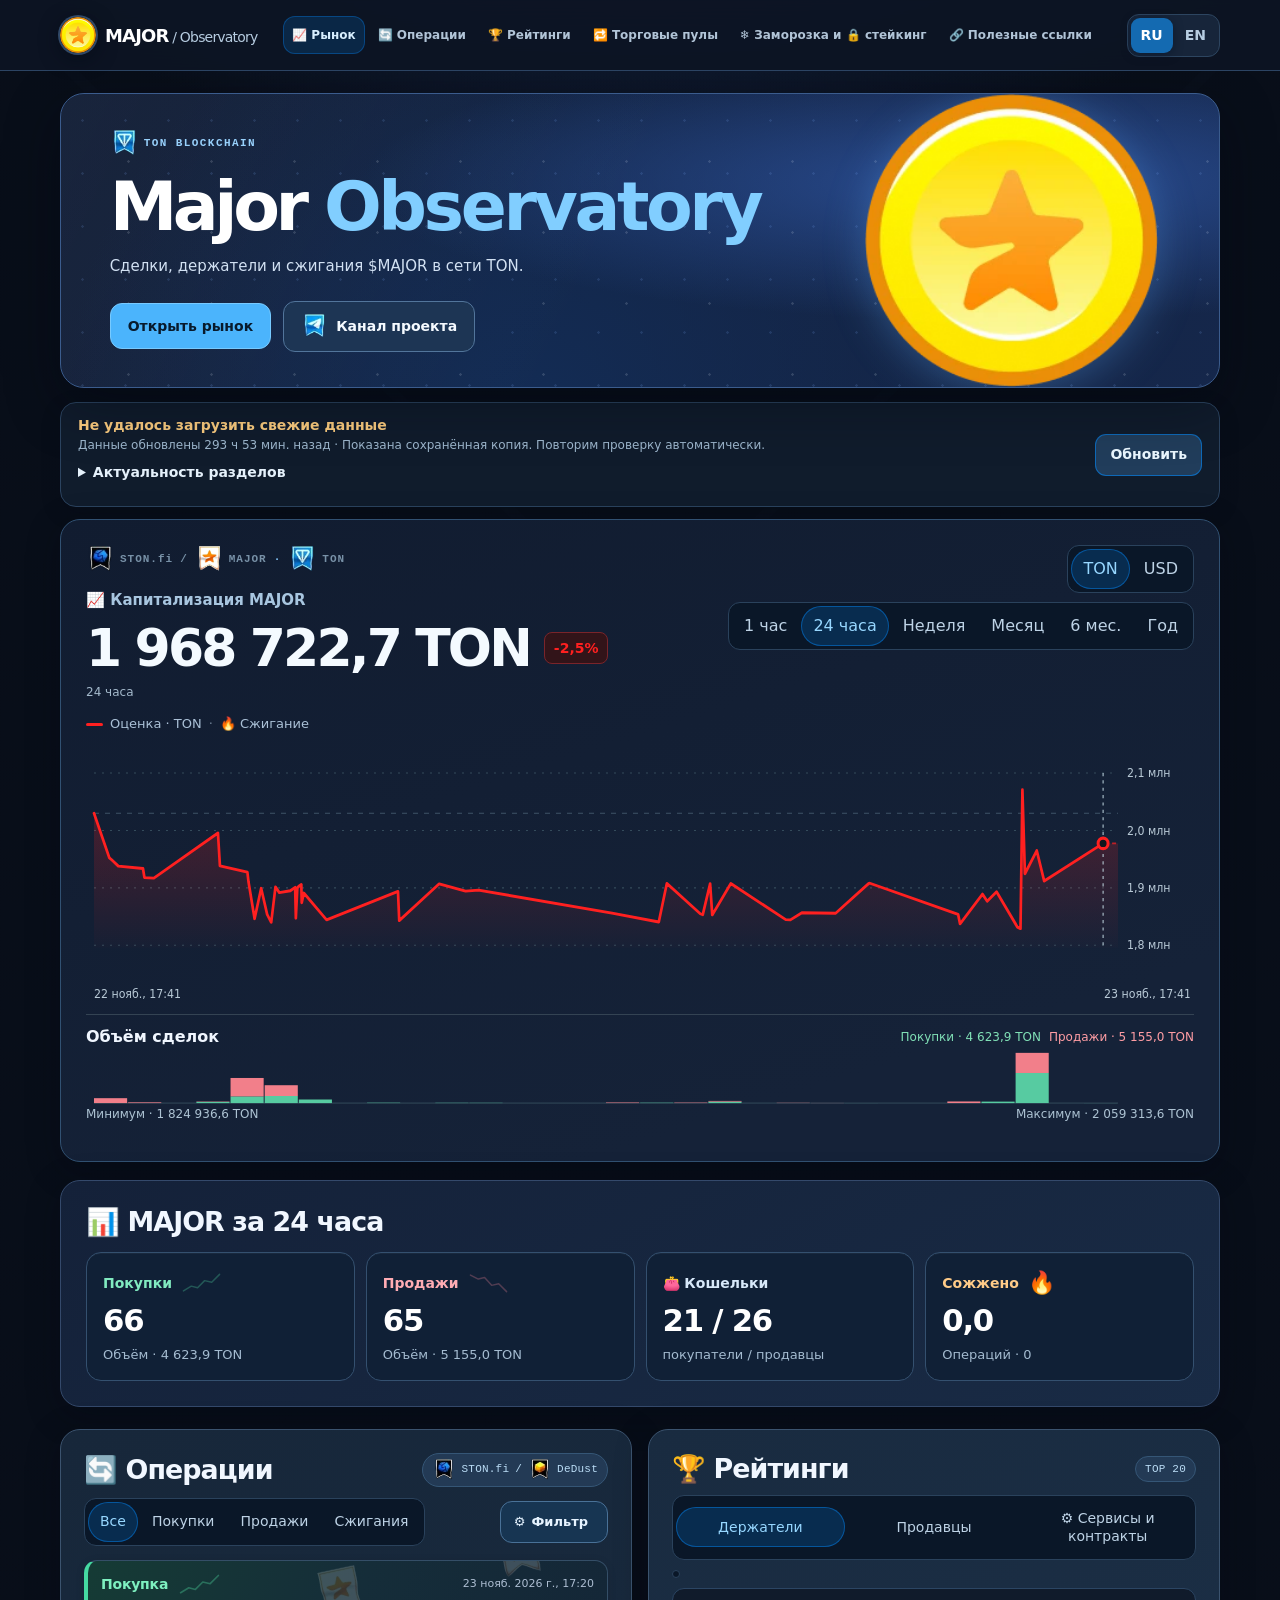
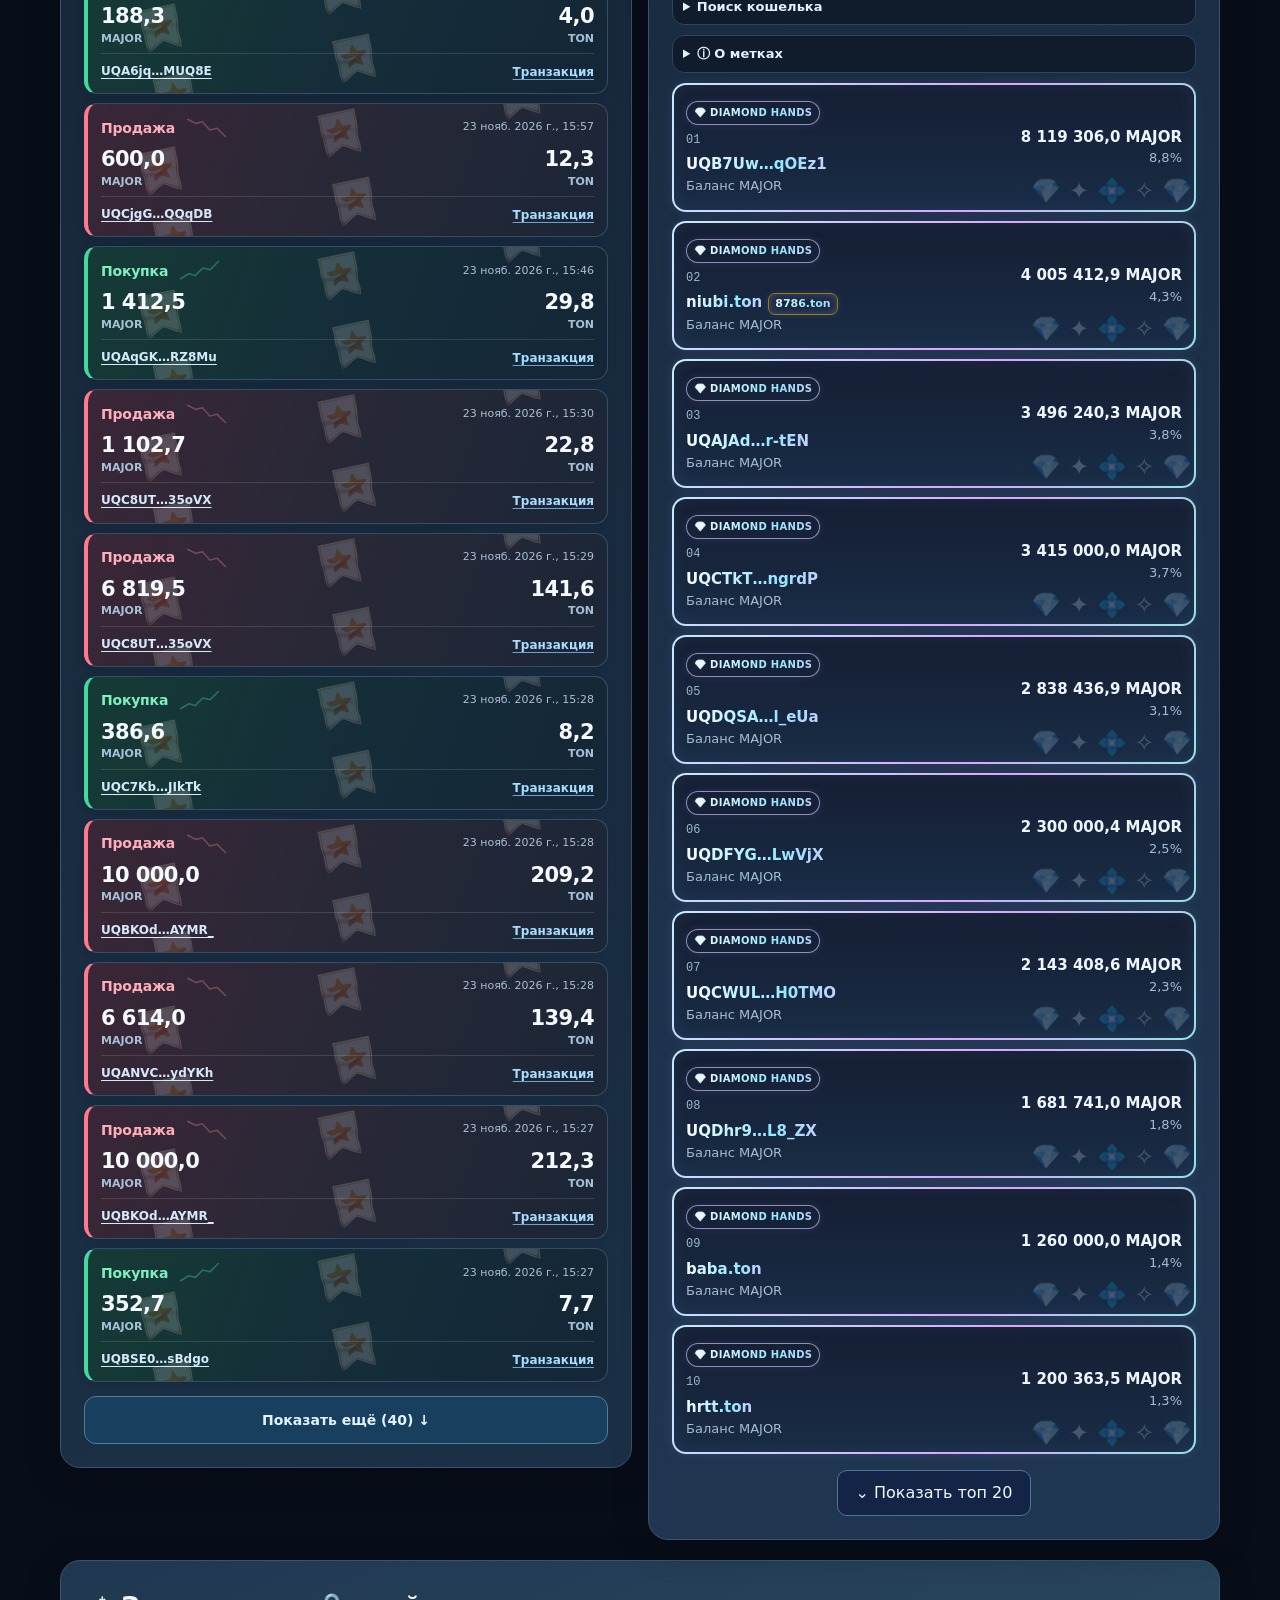
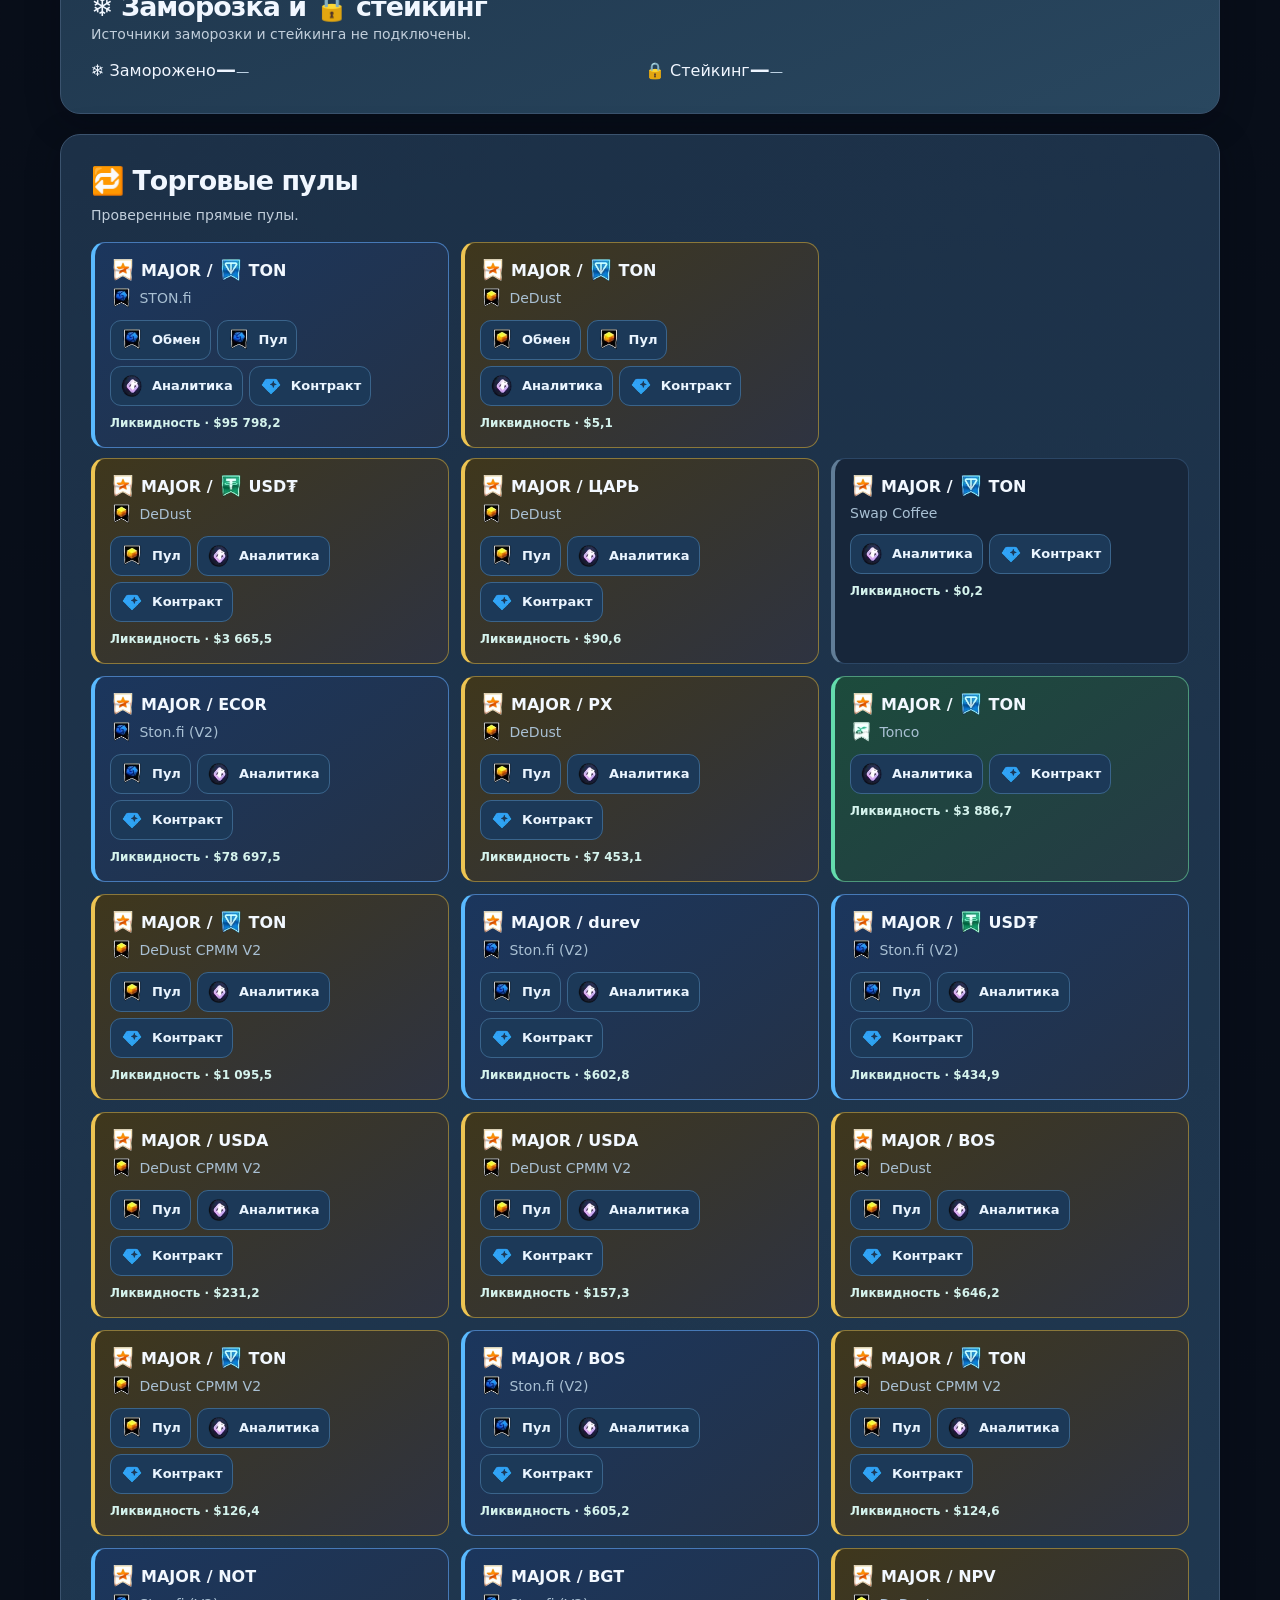
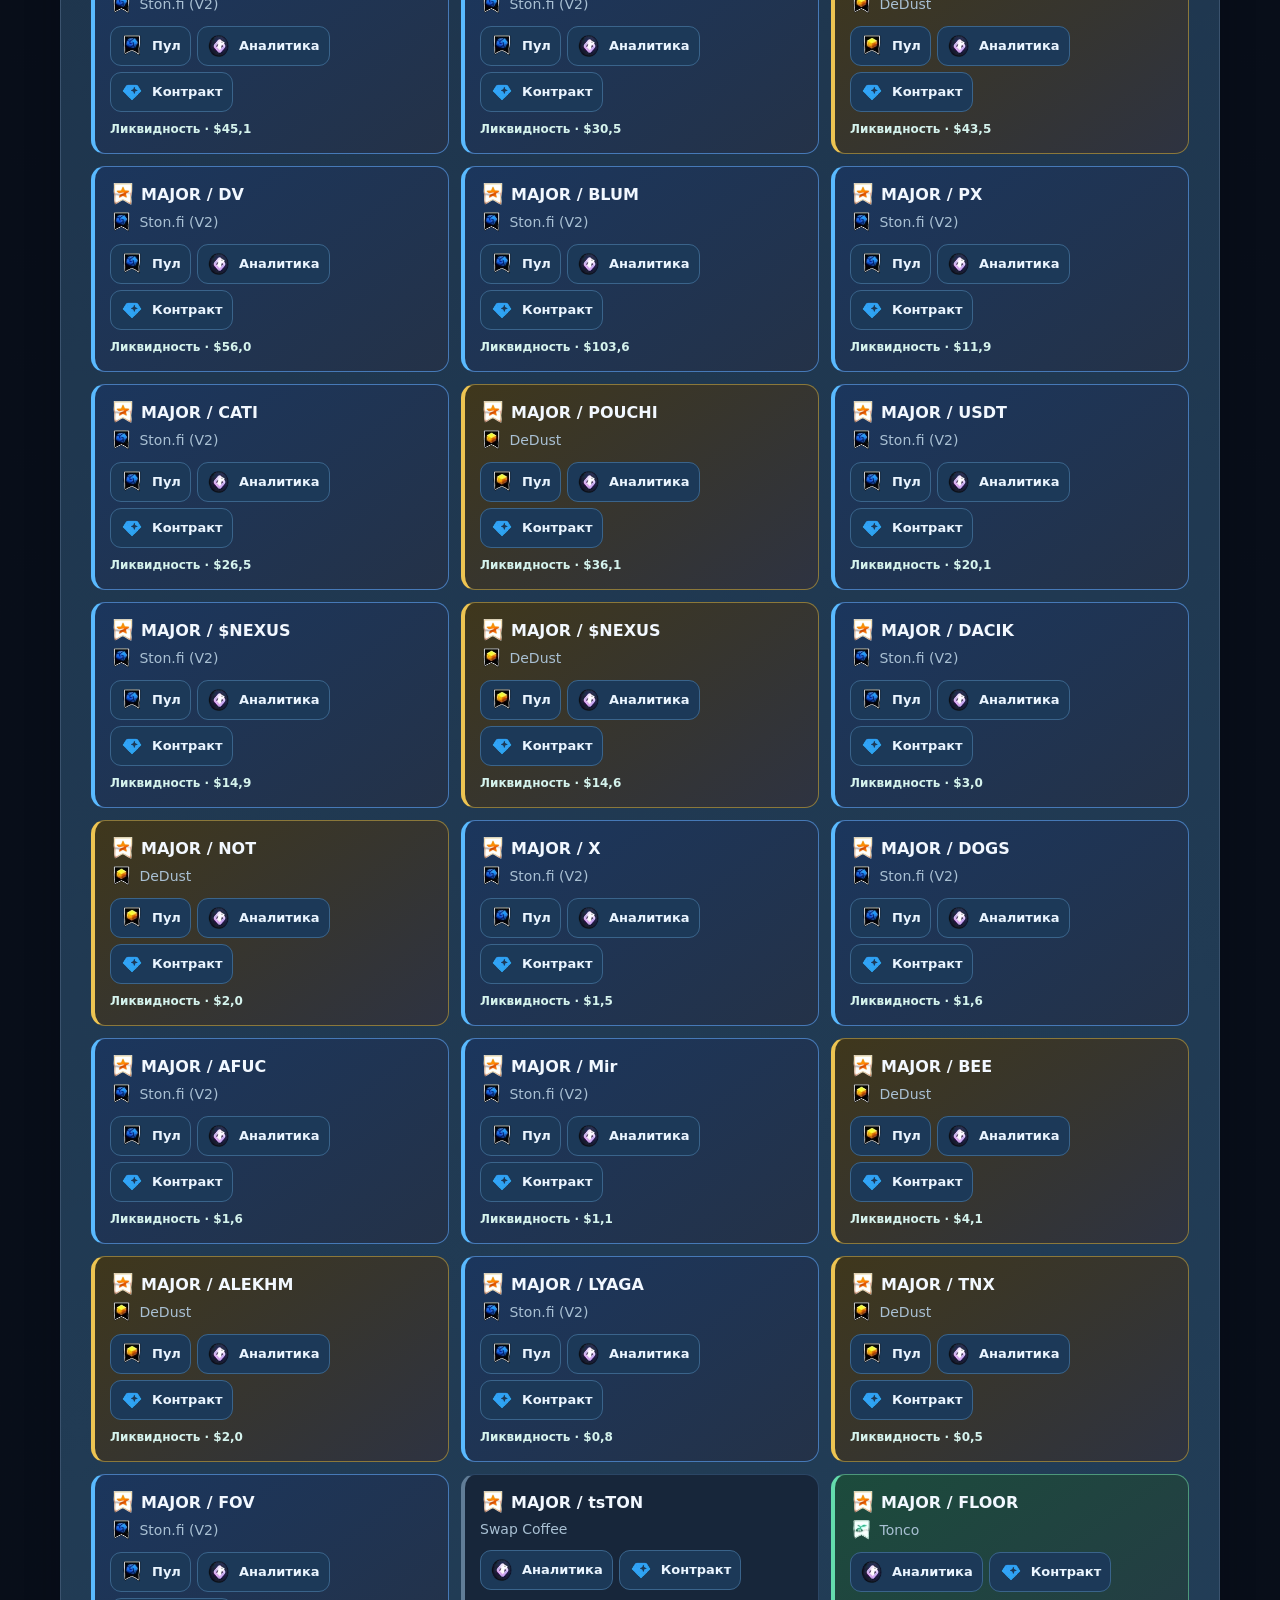
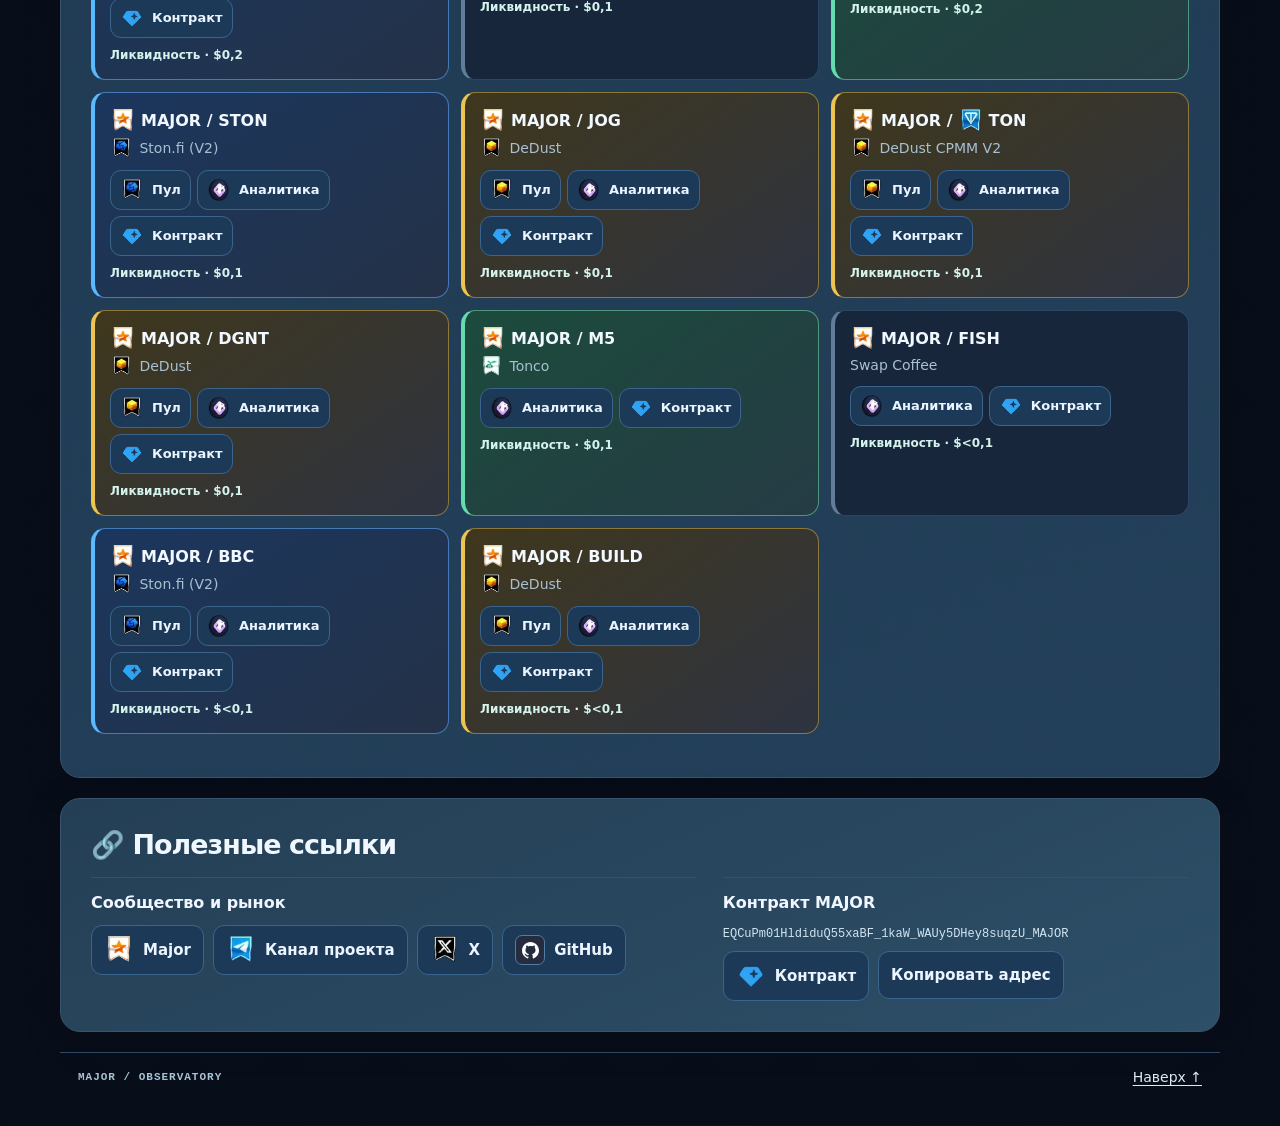
==== index.html @ 1b585b7a "Refresh MAJOR snapshot" ====
<!doctype html>
<html lang="ru"><head>
<meta charset="utf-8"><meta name="viewport" content="width=device-width,initial-scale=1">
<meta name="theme-color" content="#070d21"><meta name="description" content="MAJOR Observatory — сделки STON.fi и DeDust, держатели и подтверждённые сжигания MAJOR в сети TON.">
<title>Major Observatory</title><style>:root{color-scheme:light;--ink:#101721;--muted:#536372;--paper:#f8fafc;--line:#cbd5df;--blue:#30a1f5;--link:#075d9b;--night:#090b0e;--graphite:#10151c;--green:#1e6b51;--red:#df0000;--orange:#975019;font:16px/1.5 system-ui,-apple-system,BlinkMacSystemFont,"Segoe UI",sans-serif;color:var(--ink);background:var(--night)}
*{box-sizing:border-box}
[hidden]{display:none!important}
html{scroll-behavior:smooth;scroll-padding-top:82px}
body{margin:0;background:var(--night)}
.wrap{width:min(1220px,calc(100% - 64px));margin-inline:auto}
h1,h2,h3,p{margin:0}
a{color:var(--link);text-underline-offset:3px}
a:hover{text-decoration:underline}
button{font:inherit;color:inherit;cursor:pointer}
a:focus-visible,button:focus-visible,summary:focus-visible,#plot svg:focus-visible{outline:3px solid #5692db;outline-offset:2px}
header{position:sticky;top:0;z-index:5;background:#090b0ef5;border-bottom:1px solid #283541;color:#f5f8fc}
.nav,.brand,nav,.langs,.tabs,.smallTabs,.introLinks,.eyebrow,.sectionHeading,.chartCaption,footer,.graphTop{display:flex;align-items:center}
.nav{min-height:65px;gap:20px;justify-content:space-between}
.brand{gap:9px;color:#fff;text-decoration:none}
.brand svg{width:36px;height:36px}
.brand strong{font-size:19px;letter-spacing:-.055em}
.brand span{font-weight:500;color:#c3cbd5}
.brand:hover{text-decoration:none}
nav{gap:5px}
nav a,.langs button{font-size:14px;font-weight:650}
nav a{color:#b4c0ce;padding:9px 11px;text-decoration:none;border-radius:8px}
nav a.on,nav a:hover{color:white;background:#203347;text-decoration:none}
.langs,.tabs,.smallTabs{background:#e5edf4;border-radius:10px;padding:3px;gap:2px;width:fit-content;max-width:100%;flex-wrap:wrap}
.langs button,.tabs button,.smallTabs button{border:none;padding:7px 10px;background:transparent;color:#364c61;border-radius:7px;line-height:1.35}
.langs .on,.tabs .on,.smallTabs .on{background:#114c79;color:white}
.hero{margin:20px 0 16px;position:relative;isolation:isolate;overflow:hidden;display:flex;align-items:center;min-height:192px;border-radius:20px;border:1px solid #293746;background:radial-gradient(ellipse at 88% 70%,#153650 0%,transparent 53%),#0b0d10;color:#fff}
.herotext{position:relative;z-index:1;padding:27px clamp(20px,3vw,44px);max-width:66%}
.eyebrow,.tag,footer>span{font-family:ui-monospace,Consolas,monospace;font-size:11px;font-weight:650;letter-spacing:.09em}
.eyebrow{gap:8px}
.eyebrow i{width:7px;height:7px;background:#468ec6;border-radius:50%}
.hero .eyebrow{color:#b9c9d9}
.hero .eyebrow i{background:var(--blue)}
h1{font-size:clamp(38px,4.6vw,68px);letter-spacing:-.07em;line-height:1.05;margin:7px 0 8px}
h1 em{font-family:Georgia,"Times New Roman",serif;font-weight:normal;letter-spacing:-.055em;color:#a1d6ff}
.hero p{color:#c9d5e1;font-size:15px}
.heroArt{position:absolute;inset:0 0 0 auto;width:41%;display:grid;align-items:center;pointer-events:none}
.heroArt svg{width:100%;height:100%;max-height:250px}
.introLinks{margin-top:17px;gap:10px}
.introLinks a,.more{border:1px solid #9daebf;border-radius:8px;padding:7px 12px;text-decoration:none;font-weight:650;font-size:14px}
.introLinks a{color:#f0f6ff;border-color:#536779}
.introLinks a:first-child{color:#081624;background:var(--blue);border-color:var(--blue)}
.introLinks a:hover,.more:hover{box-shadow:inset 0 0 0 1px currentColor}
.panel{background:var(--paper);border:1px solid var(--line);border-radius:17px;padding:clamp(16px,2vw,25px);min-width:0}
.graphTop,.sectionHeading,footer{justify-content:space-between;gap:12px}
.graphTop{align-items:flex-start}
.graph .eyebrow{color:#b6c8d9}
.graph .eyebrow span{color:#7891a7}
.graph h2{font-weight:550;color:var(--muted);font-size:16px;margin-top:12px}
.price{font-size:clamp(27px,3.2vw,44px);line-height:1.12;letter-spacing:-.05em;font-variant-numeric:tabular-nums;font-weight:730}
.chartCaption{font-size:13px;color:var(--muted);gap:7px;margin-top:13px}
.lineKey{width:17px;height:3px;border-radius:3px;background:var(--blue)}
.sep{color:#6f8196}
#plot{margin:6px 0;min-height:183px}
#plot svg{width:100%;height:183px;display:block;touch-action:pan-y}
#plot text{font:11px system-ui,sans-serif;fill:#b6c6d6}
.marker{cursor:pointer}
.marker:focus{outline:2px solid var(--orange)}
#readout{font-size:14px;font-variant-numeric:tabular-nums;min-height:24px;color:var(--ink)}
.note,.description,.resources p{font-size:14px;color:var(--muted);overflow-wrap:anywhere}
.note{font-size:12px}
.description{margin:8px 0}
.summary{margin:18px 0 22px}
.summary h2,.panel h2:not(.graph h2){font-size:clamp(20px,2.1vw,27px);letter-spacing:-.045em;line-height:1.2}
.summary .sectionHeading{margin-bottom:9px}
.tag{color:#3e5061;background:#e2ebf4;border-radius:20px;padding:4px 9px;white-space:nowrap;font-weight:500;letter-spacing:.02em}
#stats{display:grid;grid-template-columns:repeat(4,minmax(0,1fr));gap:10px}
.stat{background:var(--paper);border:1px solid var(--line);border-radius:13px;padding:13px 15px;min-width:0}
.stat b,.stat small,.stat span{display:block}
.stat b{font-size:clamp(20px,2.1vw,31px);line-height:1.3;font-variant-numeric:tabular-nums;overflow-wrap:anywhere;letter-spacing:-.04em}
.stat small{font-size:13px;color:var(--muted)}
.stat span{font-size:14px;font-weight:670}
.buy{color:var(--green)}
.sell{color:var(--red)}
.burn{color:var(--orange)}
.columns{display:grid;grid-template-columns:1fr 1fr;gap:16px;align-items:start}
.columns .tabs{margin:10px 0}
.columns .tabs button,.smallTabs button{font-size:14px}
.smallTabs:not(:empty){margin-bottom:8px}
#feedNote,#rankNote{margin-bottom:8px}
.row{display:grid;grid-template-columns:minmax(0,1fr) auto;gap:10px;border-top:1px solid #dce3eb;padding:10px 0;align-items:center}
.row>div{min-width:0}
.row>div:last-child{text-align:right}
.row b,.row small{display:block;font-variant-numeric:tabular-nums}
.row small{color:var(--muted);font-size:13px}
.row a{overflow-wrap:anywhere}
.row b{font-size:15px;line-height:1.45}
.row .badge{display:inline-block;padding:1px 6px;font-size:12px;border-radius:5px;margin-right:6px}
.badge.buy{background:#e0f3e8}
.badge.sell{background:var(--red);color:white}
.badge.burn{background:#ffead4}
.position{color:var(--muted);font:12px ui-monospace,monospace;margin-right:8px}
.empty{padding:16px 0;color:var(--muted)}
.more{background:#eaf1f7;color:#144b72}
.more[hidden]{display:none}
#more{margin-top:8px;width:100%}
.resources{margin:20px 0}
.resourcesGrid{display:grid;grid-template-columns:1.15fr 1.2fr 1fr;gap:24px;margin-top:16px}
.resources h3{font-size:16px;margin-bottom:6px}
.resourceList{display:flex;gap:8px 13px;flex-wrap:wrap}
.resourceList,.contract{margin-top:8px;font-size:14px}
.contract{display:block;overflow-wrap:anywhere;font-family:ui-monospace,monospace;margin-bottom:10px}
.resourcesGrid article{min-width:0}
summary{cursor:pointer;font-weight:600}
footer{padding:16px 0 25px}
footer a{font-size:14px}
@media(max-width:800px){.wrap{width:calc(100% - 28px)}
.nav{display:grid;grid-template-columns:1fr auto;gap:0;padding-top:6px}
.langs{grid-column:2;grid-row:1}
.brand{grid-column:1;grid-row:1}
nav{grid-column:1/-1;justify-content:space-between;gap:0}
nav a{padding:7px 5px;font-size:13px}
html{scroll-padding-top:98px}
.columns{grid-template-columns:1fr}
.heroArt{width:35%;opacity:.82}
.herotext{max-width:73%;padding:19px}
.hero{min-height:180px}
.graphTop{flex-wrap:wrap}
.resourcesGrid{grid-template-columns:1fr 1fr}

#stats{grid-template-columns:repeat(2,minmax(0,1fr))}}
@media(max-width:500px){.wrap{width:calc(100% - 20px)}
.hero{margin-top:10px}
.herotext{max-width:100%;padding:16px}
.heroArt{width:35%;inset:auto 0 0 auto;height:78px}
.hero p{max-width:96%;font-size:14px}
.introLinks{max-width:76%;gap:6px;flex-wrap:wrap}
.introLinks a{font-size:13px;padding:6px 8px}
.graphTop{gap:10px}
.tabs button{padding:6px 8px}
.stat{padding:10px}
.stat small{font-size:12px}
.row{gap:3px}
.row b{font-size:14px}
.row small{font-size:12px}
.resourcesGrid{grid-template-columns:1fr;gap:15px}
.resourcesGrid article+article{border-top:1px solid var(--line);padding-top:12px}}
@media(prefers-reduced-motion:reduce){html{scroll-behavior:auto}}

.walletLegend{font-size:13px;color:var(--muted);margin:4px 0}
.walletIdentity{display:inline-flex;align-items:baseline;flex-wrap:wrap;gap:2px 6px;max-width:100%;vertical-align:baseline}
.row .walletAddress{font-weight:700;text-decoration:underline;text-decoration-thickness:1px;text-underline-offset:3px}
.row .walletAddress.buy,.walletRole.buy{color:#126042}
.row .walletAddress.sell,.walletRole.sell{color:#df0000}
.row .walletAddress.burn,.walletRole.burn{color:#874305}
.row .walletAddress.neutral{color:#51615c}
.walletRole{font-size:11px;font-weight:600}
:is(.row,.walletResult) .domainBadge{font:600 11px/1.4 system-ui,sans-serif;letter-spacing:0;padding:2px 6px;border-radius:5px;overflow-wrap:anywhere;max-width:100%;display:inline-block}
.domainBadge.digits{color:#482e00;background:linear-gradient(110deg,#ffcc00 12%,#ffe173 34%,#fff9c0 46%,#ffd700 57%,#efb000 84%);background-size:220% 100%;border:1px solid #a37b00;animation:projectGold 4s ease-in-out infinite alternate}
details.domainDetails{display:inline-block;border:0;padding:0;font-size:12px;font-weight:500;width:100%}
details.domainDetails summary{color:var(--muted);font-size:11px}
#rank .position{vertical-align:top}
.onlyBadges{display:flex;align-items:center;gap:7px;font-size:13px;font-weight:600;margin:4px 0 7px;cursor:pointer}
.onlyBadges input{width:16px;height:16px;accent-color:var(--link)}


@keyframes projectGold{from{background-position:0% 50%}
to{background-position:100% 50%}}
@media(prefers-reduced-motion:reduce){.domainBadge.digits{animation:none}}
footer>span{color:#f5f8ff}
footer a{color:#dcebf8}
.price{overflow-wrap:break-word}

/* Make the chart and header dark; financial rows retain their semantic colours. */
.langs,.graph .tabs{background:#202a35}
.langs button,.graph .tabs button{color:#c3cfdb}
.langs .on,.graph .tabs .on{background:var(--blue);color:#071421}
.graph{--ink:#f5f8fc;--muted:#b2c0cd;color:var(--ink);background:var(--graphite);border-color:#283747}
.graph #readout a{color:#86caff}
.graph #plot svg{height:205px}
.brand:hover,.introLinks a:hover{color:#fff}
.introLinks a:first-child:hover{color:#081624}

.wrap{width:min(1180px,calc(100% - 88px))}
.hero{background:linear-gradient(165deg,#080a0d 22%,#10151c 100%)}
.graph,.summary{background:linear-gradient(180deg,#10151c,#152332);border:1px solid #374b5b}
.summary{background:linear-gradient(180deg,#152332,#172b3c);padding:clamp(16px,2vw,25px);border-radius:17px;color:#f4f8ff}
.summary .sectionHeading{margin-bottom:14px}
.stat{background:linear-gradient(145deg,#131d28,#1e3041);border:1px solid #3d5363}
.stat small{color:#b9c8d5}
.stat span.buy,.stat span.sell,.stat span.burn{display:inline-block;border-radius:5px;background:linear-gradient(120deg,#d8e5eb,#c1d4df);padding:1px 6px}
.columns .panel,.resources{--ink:#f3f7fc;--muted:#c1cedb;--link:#a6daff;--line:#435a6a;color:var(--ink);border-color:#3b5264}
.columns .panel{background:linear-gradient(180deg,#172b3c,#1a3b51)}
.columns .tabs,.columns .smallTabs{background:#0e1c29}
.columns .tabs button,.columns .smallTabs button{color:#cbd9e7}
.columns .tabs .on,.columns .smallTabs .on{background:#265a7d;color:#fff}
.row{border-color:#435666}
.position{color:#c1cedb}
.tag{background:#233f54;color:#d1e6f6}
.row .walletIdentity{background:linear-gradient(125deg,#d8e5eb,#c1d4df);border-radius:7px;padding:3px 6px}
.domainDetails summary{color:#354d62!important}
.domainDetails span{color:#223847}
#more,.resourceList>a,.resourceList>button{color:#f3f8ff;background:#15496b;border:1px solid #6289a3}
.resources{background:linear-gradient(180deg,#1a3b51,#20475e);padding:clamp(18px,2.5vw,30px)}
.resourcesGrid{grid-template-columns:1.3fr 1fr;gap:clamp(14px,2vw,26px)}
.resourcesGrid article{border-top:1px solid #7190a3;padding-top:13px}
.resources h3{margin-bottom:10px}
.resourceList{display:grid;grid-template-columns:1fr;gap:7px}
.resourceList>a,.resourceList>button{display:flex;align-items:center;justify-content:space-between;gap:6px;min-height:42px;padding:8px 12px;border-radius:7px;text-align:left;font:650 14px/1.35 system-ui,sans-serif;text-decoration:none;cursor:pointer}
.resourceList>a:hover,.resourceList>button:hover,#more:hover{background:#1b5c82;border-color:#aedfff}
.resources .contract{color:#d1e4f2;margin:6px 0;word-break:break-all}
footer{background:#090c10;border-top:1px solid #405362;padding:14px 18px;margin-bottom:14px;border-radius:8px}
@media(min-width:1000px){.resourcesGrid article:first-child .resourceList{grid-template-columns:repeat(2,minmax(0,1fr))}}
@media(max-width:800px){.wrap{width:calc(100% - 34px)}.resourcesGrid{grid-template-columns:1fr 1fr}}
@media(max-width:500px){.wrap{width:calc(100% - 22px)}.resourcesGrid{grid-template-columns:1fr}.resourcesGrid article+article{border-color:#7190a3}}

/* Draw external-link arrows without relying on a font glyph. */
.resourceList>a::after,.introLinks a[href^="https:"]::after,.row a:not(.walletAddress)::after{content:"";display:inline-block;width:8px;height:8px;flex-shrink:0;margin-left:6px;border-top:1.5px solid currentColor;border-right:1.5px solid currentColor;background:linear-gradient(135deg,transparent 43%,currentColor 46%,currentColor 54%,transparent 57%);vertical-align:1px}

.syncBar{display:flex;align-items:center;justify-content:space-between;gap:14px;margin:0 0 12px;padding:12px 18px;background:#101b27;border:1px solid #374b5b;border-radius:12px;color:#e5f1fb}
.syncBar>div{min-width:0}.syncBar p{font-size:14px;font-weight:650}.syncBar small{display:block;color:#b9c8d5;font-size:12px;overflow-wrap:anywhere}.syncBar .syncWarning{color:#ffcf80}
#refreshData{flex-shrink:0;min-height:42px;padding:8px 14px;border:1px solid #6289a3;border-radius:7px;background:#15496b;color:#f3f8ff;font-weight:650;font-size:14px}#refreshData:hover{background:#1b5c82}#refreshData:disabled{opacity:.65;cursor:wait}
@media(max-width:400px){.syncBar{align-items:flex-start;flex-wrap:wrap;padding:12px 14px}.syncBar>div{flex:1 1 175px}}

/* Market cap: native-currency valuation, with an explicit estimation note. */
.graph .price{font-size:clamp(32px,4.2vw,52px);letter-spacing:-.055em;line-height:1.15}
.graph h2{font-size:15px;margin-top:12px;margin-bottom:7px}
.capHeadline{display:flex;align-items:center;gap:14px;flex-wrap:wrap}
.capChange{font:700 14px/1.3 system-ui,sans-serif;padding:6px 9px;border-radius:8px;font-variant-numeric:tabular-nums;white-space:nowrap}
.capChange:empty{display:none}.capPositive{color:#54edb6;background:#133c32;border:1px solid #24634e}.capNegative{color:#ff2020;background:#321419;border:1px solid #7a242a}
#capPeriod{margin-top:5px;color:#a4b9cb}.graph #plot{min-height:250px;margin:18px 0 8px}.graph #plot svg{height:250px}
.graph #plot text{font:11px system-ui,sans-serif;fill:#b8c9d6}
.capRange{display:flex;justify-content:space-between;gap:8px;flex-wrap:wrap;color:#adc3d3;font-size:12px;font-variant-numeric:tabular-nums;margin:0 0 13px}
.graph #readout{background:#0b1723;border:1px solid #2b4354;padding:10px 12px;border-radius:9px;min-height:43px;font-size:13px;margin-bottom:9px}
.capMethod{font-size:11px;line-height:1.5;color:#9db3c4;border-top:1px solid #2b4354;padding-top:10px;margin-top:10px;max-width:850px}
.graph .chartCaption .lineKey{background:var(--chart-colour,#38dda0)}
@media(max-width:500px){.graph .price{font-size:34px}.capHeadline{gap:8px}.graph .graphTop{gap:15px}.graph .tabs{width:100%;justify-content:space-between}.graph .tabs button{padding:8px 6px;font-size:12px}.graph #plot svg{height:240px}.graph #plot{min-height:240px}.graph #readout{font-size:12px}.capMethod{font-size:11px}}
@media(max-width:360px){.graph .tabs{display:grid;grid-template-columns:repeat(3,minmax(0,1fr));gap:3px}.graph .tabs button{width:100%}}

:root{--blue:#75ccff;--project-art:url("[data-uri]");--night:#070d21}
body{background:radial-gradient(ellipse at 78% 0%,#24347b 0%,#111c49 28%,transparent 55%),#070d21}
header{background:#0a1129f5;border-color:#324576}
.brandMark{width:36px;height:36px;border-radius:50%;background:var(--project-art) center/cover}
.hero{min-height:268px;border-color:#435b9c;background:radial-gradient(ellipse at 78% 50%,#2b4696 0%,#182860 34%,transparent 68%),linear-gradient(112deg,#0d1639,#111c49)}
.hero::before{content:"";position:absolute;inset:0;background-image:radial-gradient(circle,#7eaeff 1px,transparent 1.5px),radial-gradient(circle,#eff7ff 1px,transparent 1.5px);background-size:43px 53px,83px 71px;background-position:0 0,26px 32px;opacity:.24;pointer-events:none}
.heroArt{width:40%;height:100%;background:var(--project-art) center / auto 88% no-repeat;filter:drop-shadow(0 0 20px #60b5ff60);border-radius:50%}
.hero h1 em{color:#89ceff}
.graph{background:linear-gradient(180deg,#101936,#151f43);border-color:#394b80}
.summary{background:linear-gradient(180deg,#182649,#202d55);border-color:#435480}
.columns .panel{background:linear-gradient(180deg,#192847,#1e3659)}
.resources{background:linear-gradient(180deg,#192b4b,#1b345a)}
.graphControls{display:grid;gap:10px;justify-items:end;min-width:0}
.row.trade-buy{border-left:3px solid #4cce9f;padding-left:8px;background:#14564832}
.row.trade-sell{border-left:3px solid #fb6b76;padding-left:8px;background:#7c223532}
.row.trade-burn{border-left:3px solid #e7ae57;padding-left:8px}
@media(max-width:800px){.graphControls{justify-items:start}}
@media(max-width:590px){
 .hero{min-height:210px}.heroArt{width:32%;height:auto;inset:12px 12px auto auto;aspect-ratio:1;opacity:1;background-size:contain}
 .herotext{max-width:76%}.hero h1{font-size:clamp(32px,7.5vw,47px)}.hero h1 em{display:block}
 .hero p{max-width:100%}.introLinks{max-width:100%}.graphControls{width:100%}.graph #currency{display:flex;width:auto}
}

#activity,#wallets,#pools{background:#141b27;border-color:#303a4a}
#activity .row,#wallets .row{background:transparent;border-color:#303a4a;border-left:0;padding-left:0}
#activity .row .walletIdentity,#wallets .row .walletIdentity{background:none;padding:0;column-gap:6px;row-gap:4px}
.columns .walletIdentity .walletAddress{background:none;padding:0}
.columns .row .walletAddress{color:#d6e2f0}
.columns .walletRole.buy,.columns .badge.buy{color:#85e6bc;background:none}
.columns .walletRole.sell,.columns .badge.sell{color:#ff9a9f;background:none}
.columns .walletRole.burn,.columns .badge.burn{color:#f1bd7d;background:none}
.columns .domainDetails summary,.columns .domainDetails span{color:#becbd9!important}
.columns :is(.row,.walletResult) .projectBadges{display:flex;flex-wrap:wrap;gap:5px;width:100%;align-items:center}
.columns :is(.row,.walletResult) .projectBadge{--badge-edge:#53627b;display:inline-flex;align-items:center;gap:4px;padding:2px 6px;border:1px solid var(--badge-edge);border-radius:6px;background:#202939;text-decoration:none;color:#eaf1fb;font:650 11px/1.35 system-ui,sans-serif;min-height:26px;max-width:100%}
.columns :is(.row,.walletResult) .projectBadge:hover{text-decoration:underline}
.columns :is(.row,.walletResult) .projectBadge::after{display:none}
.projectBadge img{display:block;width:18px;height:18px;object-fit:contain;border-radius:3px}
.columns :is(.row,.walletResult) .projectBadge.staking{padding-inline:4px;--badge-edge:#6c93cb}
.columns :is(.row,.walletResult) .projectBadge.vnuk{--badge-edge:#8f606f;color:#ffc8d4}
.columns :is(.row,.walletResult) .projectBadge.author{border-color:transparent;background:linear-gradient(#202939,#202939) padding-box,linear-gradient(105deg,#508eff,#dce5ee,#508eff) border-box;background-size:100% 100%,200% 100%;animation:projectBadgeGlow 5s ease-in-out infinite alternate}
.columns :is(.row,.walletResult) .projectBadge.joystick{--badge-edge:#9164ac}
.columns :is(.row,.walletResult) .projectBadge.phoenix{--badge-edge:#a86a36}
.projectBadge.joystick span,.projectBadge.phoenix span{background:linear-gradient(90deg,var(--badge-color),#ffe182,var(--badge-color));background-size:210% 100%;background-clip:text;color:transparent;animation:projectBadgeGlow 5s ease-in-out infinite alternate}
.projectBadge.joystick{--badge-color:#e3a6ff}
.projectBadge.phoenix{--badge-color:#ff9862}
@keyframes projectBadgeGlow{to{background-position:100% 0}}
@media(prefers-reduced-motion:reduce){.columns :is(.row,.walletResult) .projectBadge.author,.projectBadge.joystick span,.projectBadge.phoenix span{animation:none}}
#pools [lang="en"],html[lang="en"] #pools [lang="ru"]{display:none}
html[lang="en"] #pools [lang="en"]{display:inline}
#pools .poolIntro{margin:8px 0 16px}
#pools .poolGrid{display:grid;grid-template-columns:repeat(3,minmax(0,1fr));gap:10px}
#pools .poolCard{min-width:0;background:#1c2636;border:1px solid #39475b;border-radius:10px;padding:12px}
#pools .poolCard h3{margin:0 0 3px}
#pools .poolCard p{margin:0}
#pools .poolActions{display:flex;flex-wrap:wrap;gap:6px;margin-top:10px}
#pools .poolActions a{display:inline-flex;align-items:center;min-height:38px;padding:5px 9px;color:#edf5ff;background:#22344c;border:1px solid #586d88;border-radius:7px;font-size:13px;font-weight:650;text-decoration:none}
#pools .poolActions a:hover{background:#304963;text-decoration:underline}
#pools .poolRoute,#pools .poolTiny{margin-top:16px;padding-top:13px;border-top:1px solid #39475b}
#pools #discoveredPools{margin-top:10px}
#pools .poolCard .poolLiquidity{margin-top:8px;font-size:12px;overflow-wrap:anywhere}
#pools .poolCard h3{overflow-wrap:anywhere}
#pools .poolRoute h3{margin:0 0 4px}
#pools .poolRoute .poolCard{margin-top:9px;max-width:440px}
#pools .poolTiny .poolGrid{margin-top:10px}
#pools .poolSources{margin-top:13px;font-size:12px}
@media(max-width:800px){#pools .poolGrid{grid-template-columns:repeat(2,minmax(0,1fr))}}
@media(max-width:500px){#pools .poolGrid{grid-template-columns:minmax(0,1fr)}}

.columns :is(.row,.walletResult) .projectBadge.og{border-color:#a887c2;background:#222033}
.columns :is(.row,.walletResult) .projectBadge.fragmentNumber{--badge-edge:#cc7cdb;background:#78348b;color:#fff;font-weight:800;white-space:nowrap}
.projectBadge.og span{background:linear-gradient(90deg,#cbff69,#f3a5ff,#cbff69);background-size:210% 100%;background-clip:text;color:transparent;animation:projectBadgeGlow 4s ease-in-out infinite alternate;font-weight:800}
.columns :is(.row,.walletResult) .projectBadge.burner{border-color:#966237;padding-inline:4px}
.columns :is(.row,.walletResult) .projectBadge.blueNft{border-color:#3881a9;padding-inline:4px}
.operationRow .opMobile,.operationRow .opToggle{display:none}
#feed .operationRow .opDesktop a{display:inline-block}
@media(prefers-reduced-motion:reduce){.projectBadge.og span{animation:none}}
@media(max-width:640px){
 #feed .operationRow{grid-template-columns:minmax(0,1fr) minmax(0,auto) 28px;align-items:start;column-gap:4px;padding:8px 0}
 #feed .operationRow .opDesktop{display:none}
 #feed .operationRow>div:nth-child(2){align-self:start}
 #feed .operationRow .opMobile:not([hidden]){display:block;grid-column:1/-1;text-align:left;padding:2px 0 4px}
 #feed .operationRow .opToggle{display:grid;place-items:center;width:28px;min-height:32px;padding:0;background:none;border:0;color:#b8d3ec;cursor:pointer}
 .opToggle span{width:7px;height:7px;border-right:2px solid;border-bottom:2px solid;transform:rotate(45deg)}
 .opToggle[aria-expanded="true"] span{transform:rotate(225deg)}
}

body{background:linear-gradient(#070b16bb,#070b16cf),url("[data-uri]") center top/cover fixed,#070b16}
.supplyGrid{display:grid;grid-template-columns:repeat(2,minmax(0,1fr));gap:10px;margin-top:12px}
.supplyGrid a{display:grid;gap:4px;padding:12px;border:1px solid #39475b;border-radius:10px;background:#1c2636;text-decoration:none;min-width:0}
.supplyGrid a:hover{border-color:#7db5e6}
.supplyGrid strong{font-size:clamp(1rem,3vw,1.35rem);color:#eef5ff;overflow-wrap:anywhere}
.supplyGrid small{color:#afbfce}
@media(max-width:440px){.supplyGrid{grid-template-columns:1fr}body{background-attachment:scroll;background-size:auto,auto 1100px}}

.volumeBlock{margin-top:12px;border-top:1px solid #344353;padding-top:10px}
.volumeHeading,.volumeKeys,.tradeSize,.walletSearchForm{display:flex;align-items:center;gap:8px;flex-wrap:wrap}
.volumeHeading{justify-content:space-between}
.volumeKeys,.tradeSize{font-size:12px}
.volumeKeys span:first-child,.rankMove.gained{color:#80e0b6}
.volumeKeys span:last-child,.rankMove.lost{color:#ff9da4}
#tradeVolume svg{display:block;width:100%;height:56px}
.tradeSize{margin:8px 0;color:#bdcbd8}
.tradeSize label{display:inline-flex;align-items:center;gap:6px}
.tradeSize input[type=number],.walletSearchForm input{min-width:0;border:1px solid #53637a;border-radius:7px;background:#161f2b;color:#eaf1fb;padding:6px 8px;font:inherit}
.tradeSize input[type=number]{width:6em}
#rank .position,.walletResult .position{display:inline-flex;align-items:baseline;gap:4px}
.rankMove{font-size:10px;white-space:nowrap}
.walletSearch,.badgeLegend{margin:10px 0;border:1px solid #39475b;border-radius:8px;padding:8px 10px}
.walletSearch summary,.badgeLegend summary{cursor:pointer;color:#d6e2f0;font-size:13px;font-weight:650}
.walletSearchForm{margin-top:9px}
.walletSearchForm input{flex:1 1 145px}
.walletSearchForm button{padding:6px 9px;border:1px solid #52637b;border-radius:7px;background:#243249;color:#eaf1fb;cursor:pointer}
.walletResult{margin-top:9px;overflow-wrap:anywhere}
.walletResult h3,.walletResult h4,.walletResult p{margin:6px 0}
.walletResult ul,.badgeLegend dl{padding-left:0;margin:8px 0 0;font-size:12px}
.walletResult li{margin-left:15px;padding-top:3px}
.badgeLegend dl{display:grid;grid-template-columns:auto 1fr;gap:5px 8px}
.badgeLegend dd{margin:0;color:#bdcbd8}
.columns .projectBadge.arni,.columns .projectBadge.napiwas{border-color:#927fa2}
.columns .projectBadge.arni span,.columns .projectBadge.napiwas .badgeLabel{
 background:linear-gradient(90deg,#70e1dd,#c4b4ff,#ffab94,#ffe39a,#70e1dd);
 background-size:225% 100%;background-clip:text;color:transparent;
 animation:projectBadgeGlow 4.3s ease-in-out infinite alternate
}
.projectBadge .beerIcon{position:relative;display:inline-block;flex:0 0 18px;width:18px;height:18px}
.beerIcon::before,.beerIcon::after{content:"";position:absolute}
.beerIcon::before{left:2px;top:2px;width:10px;height:15px;border:1px solid #ffde99;border-radius:3px 3px 4px 4px;background:linear-gradient(#fff4dc 0 28%,#ffce56 29%,#e4932c 83%,#b36121)}
.beerIcon::after{left:12px;top:6px;width:5px;height:8px;border:2px solid #ffde99;border-left:0;border-radius:0 4px 4px 0}
@media(prefers-reduced-motion:reduce){.columns .projectBadge.arni span,.columns .projectBadge.napiwas .badgeLabel{animation:none}}

.projectBadges .domainDetails{width:auto;max-width:100%;overflow-wrap:anywhere}

/* MAJOR / Telegram-inspired Observatory — design layer v1.
   No remote fonts, frameworks, images or runtime dependencies.
   Loaded AFTER the existing stylesheet. Keeps data/JS functionality intact. */
:root{
  color-scheme:dark;
  --tg-bg:#090e18;--tg-surface:#121b2a;--tg-surface2:#192639;
  --tg-elevated:#20344b;--tg-line:#2a405a;--tg-blue:#55b9ff;
  --tg-blue-strong:#258fea;--tg-text:#f0f6ff;--tg-muted:#a6bdd2;
  --tg-green:#51dcaa;--tg-red:#ff8696;--tg-gold:#f3c66f;
  --night:var(--tg-bg);--paper:var(--tg-surface);--ink:var(--tg-text);
  --muted:var(--tg-muted);--line:var(--tg-line);--blue:var(--tg-blue);
  --link:#91d8ff;--green:var(--tg-green);--red:var(--tg-red);
  font-family:system-ui,-apple-system,BlinkMacSystemFont,"Segoe UI",sans-serif;
  font-optical-sizing:auto;
}
html{scroll-padding-top:100px}
body{
  color:var(--tg-text);
  background:radial-gradient(ellipse 80% 420px at 50% -150px,#1b315e 0%,transparent 72%),
    linear-gradient(#080e19e8,#080e19f1),url("[data-uri]") center top/cover fixed,#090e18;
}
.wrap{width:min(1160px,calc(100% - 40px))}
a{color:var(--link)}
button,input{font-family:inherit}
a,button,summary{-webkit-tap-highlight-color:transparent}
button:not(:disabled),a,summary{transition:background-color .18s ease,border-color .18s ease,color .18s ease,transform .18s ease}
button:active:not(:disabled),.introLinks a:active,.resourceList>a:active,#pools .poolActions a:active{transform:scale(.98)}
a:focus-visible,button:focus-visible,summary:focus-visible,input:focus-visible{outline:2px solid var(--tg-blue);outline-offset:3px}
header{background:#0d1524f0;border-bottom:1px solid #2c4463;backdrop-filter:blur(22px);-webkit-backdrop-filter:blur(22px)}
.nav{min-height:70px;gap:18px}
.brandMark{box-shadow:0 0 0 2px #314968,0 5px 20px #050a14a8}
.brand strong{font-size:18px;letter-spacing:-.045em}
.brand span{color:#b6cce0;font-size:14px}
nav{gap:5px}
nav a{padding:10px 13px;color:#b1c4d7;border-radius:12px;font-weight:600}
nav a.on,nav a:hover{background:#1e3958;color:#f4faff}
.langs{background:#17253a;padding:3px;border:1px solid #2d4560;border-radius:12px}
.langs button{border-radius:9px;min-width:39px;min-height:35px;color:#b6cde2}
.langs button.on{background:#288fd9;color:#fff;box-shadow:0 2px 10px #0613268c}
main.wrap{padding-bottom:10px}
.hero{margin:22px 0 14px;min-height:275px;border:1px solid #3b5c8d;border-radius:24px;
  background:radial-gradient(ellipse at 81% 30%,#294c91 0%,transparent 48%),
  radial-gradient(circle at 40% 110%,#132c55,transparent 60%),
  linear-gradient(125deg,#111d35,#15274b);
  box-shadow:0 18px 54px #02071164;isolation:isolate}
.hero::before{opacity:.14}
.hero::after{content:"";position:absolute;inset:0;pointer-events:none;
  background:linear-gradient(115deg,#ffffff08,transparent 50%);border-radius:inherit}
.herotext{padding:clamp(23px,3.5vw,45px);max-width:68%}
.hero .eyebrow{color:#98d1fc;letter-spacing:.13em}
.hero .eyebrow i{box-shadow:0 0 0 5px #269de421}
.hero h1{margin:13px 0 12px;font-size:clamp(39px,5.5vw,68px);line-height:1.03;letter-spacing:-.065em}
.hero h1 em{font-style:normal;font-weight:550;font-family:inherit;letter-spacing:-.05em;color:#81ceff}
.hero p{color:#d2e1f3;font-size:15px;max-width:510px;line-height:1.65}
.heroArt{background-size:auto 83%;filter:drop-shadow(0 6px 28px #67acff40)}
.introLinks{gap:10px;margin-top:21px}
.introLinks a{display:inline-flex;align-items:center;justify-content:center;
  min-height:42px;padding:9px 17px;border-radius:12px;font-size:14px;
  background:#1d3554;border:1px solid #52759b;color:#f5faff}
.introLinks a:first-child{background:#4bb4fc;color:#081a2c;border-color:#77caff}
.introLinks a:hover{background:#2c5277;text-decoration:none;transform:translateY(-2px)}
.introLinks a:first-child:hover{background:#83d0ff;color:#071b2c}
.syncBar{background:#101c2c;border-color:#2b435f;border-radius:16px;
  padding:12px 17px;box-shadow:0 6px 20px #050b152b}
.syncBar p{color:#e3f5ff}
.syncBar small{color:#9eb8ce}
#refreshData{border-radius:11px;background:#213d5b;border-color:#476d92;color:#eaf7ff}
#refreshData:hover{background:#2f5a81}
.panel,.graph,.summary,.columns .panel,.resources,#pools,#activity,#wallets{
  border:1px solid var(--tg-line);border-radius:20px;
  background:linear-gradient(155deg,#151f30 0%,#111927 100%);
  box-shadow:0 8px 34px #03091145;color:var(--tg-text)}
.graph{background:linear-gradient(160deg,#172640 0%,#101a2d 76%);border-color:#315172}
.graph .eyebrow{color:#86caff}
.graph h2{color:#a8c6e0;margin-top:15px}
.graph .price{color:#f4faff;letter-spacing:-.055em}
.graph .chartCaption{color:#abc1d7}
.graph #readout{border-color:#314964;background:#0e192a}
.graph .capMethod{border-color:#2b4056;color:#98aec2}
.graph #plot{border-radius:15px;overflow:hidden}
.graphControls{gap:9px}
.graph .tabs,.columns .tabs,.columns .smallTabs{background:#0a1728;border:1px solid #2a425c;border-radius:12px;padding:3px}
.graph .tabs button,.columns .tabs button,.columns .smallTabs button{border-radius:9px;min-height:34px;padding:7px 12px;color:#bed3e6}
.graph .tabs .on,.columns .tabs .on,.columns .smallTabs .on{background:#26659c;color:#fff;box-shadow:0 2px 8px #050d1780}
.summary{margin-top:18px;background:linear-gradient(150deg,#182b44,#142037);border-color:#2a496b}
.summary h2,.panel h2:not(.graph h2){color:#f1f7ff;font-weight:730;letter-spacing:-.035em}
#stats{gap:11px}
.stat{padding:16px;border-radius:15px;background:#102036;border:1px solid #34506f;box-shadow:inset 0 1px #ffffff0a}
.stat b{color:#fff;font-size:clamp(21px,2.4vw,32px);line-height:1.22;margin:5px 0}
.stat small{color:#a4bbd0}
.stat span{font-weight:680}
.stat span.buy,.stat span.sell,.stat span.burn{background:none;padding:0}
.columns{gap:16px}
.columns .panel{min-width:0}
.sectionHeading{flex-wrap:wrap}
.tag{background:#233a55;color:#badcf5;border:1px solid #355676}
.row{border-top-color:#263950;padding:12px 3px}
.row:hover{background:#ffffff07}
.row.trade-buy,.row.trade-sell,.row.trade-burn{border-left:3px solid transparent;border-radius:8px;padding-left:10px}
#activity .row.trade-buy{border-left:3px solid #52d5a2;background:#16362c42}
#activity .row.trade-sell{border-left:3px solid #ff8191;background:#40232a50}
#activity .row.trade-burn{border-left:3px solid #f5c16b;background:#3a2c1b48}
.row b{color:#edf6ff}
.row small{color:#a5bcd2}
.columns .row .walletAddress{color:#d5e9fd}
.columns .walletRole.buy,.columns .badge.buy{color:#75e7b2}
.columns .walletRole.sell,.columns .badge.sell{color:#ff9bac}
.columns .walletRole.burn,.columns .badge.burn{color:#f5c377}
.position{color:#9fb6ca}
.columns :is(.row,.walletResult) .projectBadge{border-radius:8px;background-color:#1d2b3e;min-height:28px}
.columns :is(.row,.walletResult) .projectBadge.fragmentNumber{background:#813c99;color:#fff;border-color:#dd8bfa}
.domainBadge.digits{border-radius:7px}
#more,.resourceList>a,.resourceList>button,#pools .poolActions a{
  background:#1c3958;border:1px solid #3a648b;border-radius:11px;color:#eaf5ff}
#more{min-height:43px}
#more:hover,.resourceList>a:hover,.resourceList>button:hover,#pools .poolActions a:hover{background:#2b5277}
.supplyGrid a,#pools .poolCard{background:#17263a;border:1px solid #2b4665;border-radius:14px;padding:15px}
.supplyGrid a:hover,#pools .poolCard:hover{border-color:#4785b3}
.supplyGrid small{color:#b5c9da}
#pools .poolCard h3{color:#f2f8ff}
#pools .poolCard p{color:#a9c0d3}
#pools .poolGrid{gap:12px}
#pools .poolActions a{min-height:40px}
.walletSearch,.badgeLegend{background:#101b2b;border-color:#2b4563;border-radius:12px}
.walletSearch summary,.badgeLegend summary{color:#e1f1fd}
.tradeSize input[type=number],.walletSearchForm input{background:#091729;border-color:#385575;color:#f5faff;border-radius:10px;min-height:38px}
.walletSearchForm button{background:#285982;border-color:#478bb5;border-radius:10px;min-height:40px}
.resources{background:linear-gradient(155deg,#152840,#152036)}
.resourcesGrid article{border-color:#36516d}
.resourceList>a,.resourceList>button{min-height:45px;padding:10px 13px}
footer{background:transparent;border-top:1px solid #314862;border-radius:0;color:#bed4e7;margin-top:20px}
footer>span{color:#a8c2d8}
@media(min-width:900px){
 .columns .panel{padding:23px}
 .hero{min-height:305px}
 .heroArt{background-size:auto 88%}
}
@media(max-width:800px){
 html{scroll-padding-top:114px}
 .wrap{width:calc(100% - 28px)}
 .nav{gap:5px;padding-top:5px}
 .brand strong{font-size:16px}
 nav{overflow-x:auto;scrollbar-width:none;justify-content:space-between}
 nav::-webkit-scrollbar{display:none}
 nav a{min-height:42px;display:inline-flex;align-items:center;white-space:nowrap;padding:9px 10px}
 .hero{margin-top:14px;min-height:230px}
 .herotext{max-width:75%;padding:24px}
 .resourcesGrid{grid-template-columns:1fr 1fr}
}
@media(max-width:590px){
 .wrap{width:calc(100% - 22px)}
 .hero{border-radius:20px;min-height:250px}
 .hero h1{font-size:clamp(34px,8vw,46px)}
 .herotext{max-width:100%;padding:20px 18px 78px}
 .hero p{max-width:100%;padding-right:0}
 .heroArt{width:100px;height:100px;top:auto;bottom:-7px;right:7px;inset:auto 7px -7px auto;opacity:.83;background-size:contain}
 .hero .introLinks{max-width:calc(100% - 90px)}
 .introLinks a{min-height:40px;padding:8px 11px}
 .graph,.summary,.columns .panel,.resources{padding:16px}
 .graphTop{gap:13px}
 .graphControls{width:100%;justify-items:stretch}
 .graph .tabs{width:100%;justify-content:space-between}
 .graph .tabs button{flex:1 1 auto;padding:8px 6px;font-size:12px}
 .graph .price{font-size:clamp(29px,8.7vw,39px)}
 .graph #plot,.graph #plot svg{min-height:210px;height:210px}
 #stats{grid-template-columns:repeat(2,minmax(0,1fr));gap:9px}
 .stat{padding:12px}
 .stat b{font-size:clamp(19px,5.4vw,26px)}
 .columns{gap:14px}
 #pools .poolGrid{grid-template-columns:1fr}
 .resourcesGrid{grid-template-columns:1fr}
 .row{min-width:0}
 .row>div{overflow-wrap:anywhere}
 .syncBar{flex-wrap:wrap}
 body{background-attachment:scroll}
}
@media(max-width:360px){
 .brand strong{font-size:14px}
 .brandMark{width:30px;height:30px}
 .nav{column-gap:3px}
 nav a{font-size:12px;padding:9px 7px}
 .hero .introLinks{max-width:100%}
 .heroArt{opacity:.4}
 .graph .tabs button{font-size:11px}
}
@media(hover:hover){
 .stat:hover,#pools .poolCard:hover{transform:translateY(-2px)}
}
@media(prefers-reduced-motion:reduce){
 *,*::before,*::after{scroll-behavior:auto!important;animation-duration:.01ms!important;transition-duration:.01ms!important}
}

/* FIGMA TELETON IOS UI KIT — SOURCE-ALIGNED
   Reference: fIjhy6ddPFSXmia3DCvQa2
   Dark selected tab: 6028:2120, row: 6023:2116, dark label: 6781:30558.
   Accent #008BFF; 52px regular list-row minimum; rounded selected tab.
   Native system font replaces Figma's licensed iostgico/SF Pro assets. */
:root{--tg-accent:#008bff;--tg-blue:#008bff;--tg-blue-strong:#008bff;--tg-selected:#146ab1}
nav a.on,nav a[aria-current="location"]{
 color:#d8efff;background:#008bff28;box-shadow:inset 0 0 0 1px #008bff55}
.langs button.on{background:var(--tg-selected);color:#fff}
.graph .tabs .on,.columns .tabs .on,.columns .smallTabs .on{
 border-radius:100px;background:#008bff2e;color:#97d7ff;
 box-shadow:inset 0 0 0 1px #008bff70}
.graph .tabs button,.columns .tabs button,.columns .smallTabs button{
 min-height:40px;line-height:1.25}
#activity .row,#wallets .row{min-height:52px}
#activity .row .walletAddress,#wallets .row .walletAddress{line-height:1.45}
#activity .row .badge,#wallets .row .badge{line-height:1.4}
#refreshData,.walletSearchForm button{border-color:#008bff91}
#refreshData:focus-visible,.walletSearchForm button:focus-visible{outline-color:#94d9ff}
@media(max-width:800px){
 nav a{min-height:44px}
}

/* Four compact, fully visible tabs on narrow Telegram WebViews. */
@media(max-width:590px){
 #nav{display:grid;grid-template-columns:repeat(4,minmax(0,1fr));gap:3px;overflow:visible;width:100%}
 #nav a{display:flex;align-items:center;justify-content:center;min-width:0;
  font-size:12px;white-space:nowrap;line-height:1.2;padding:9px 2px;text-align:center}
 #nav a[href="#links"]{font-size:0}
 #nav a[href="#links"]::after{content:"Ссылки";font-size:12px}
 html[lang="en"] #nav a[href="#links"]::after{content:"Links"}
}

/* UNIVERSAL OBSERVATORY UI V1 — reusable across token projects.
   Layout, labels, accessible filter, gem/paper honors and animated burn cards.
   No remote art/fonts: all decoration stays inside standalone HTML/CSS. */
.feedFilterBar{display:flex;align-items:center;justify-content:space-between;flex-wrap:wrap;gap:9px;margin:11px 0}
.feedFilterBar #filters{margin:0}
#badgeFilterToggle{display:inline-flex;align-items:center;justify-content:center;gap:6px;min-height:42px;
 padding:8px 13px;border:1px solid #497197;border-radius:12px;background:#173552;color:#e6f3ff;font-weight:750;font-size:13px}
#badgeFilterToggle[aria-expanded="true"]{background:#184a73;border-color:#82c9ff}
#badgeFilterCount{color:#9fd6fa;font-size:12px}
.filterPanel{background:#0f2033;border:1px solid #355573;padding:14px;border-radius:14px;margin:0 0 14px}
.filterPanel .onlyBadges{margin:0 0 10px;min-height:34px}
.filterPanel .tradeSize{margin:0 0 13px;gap:10px}
.filterPanel .tradeSize label{min-height:32px}
.filterBadgesHeading{display:flex;align-items:center;justify-content:space-between;gap:9px;
 border-top:1px solid #2b4961;padding-top:13px;margin-top:4px}
.filterBadgesHeading strong{font-size:13px;color:#cfe5f8}
#clearBadgeFilters{border:0;background:none;color:#88cfff;text-decoration:underline;font-size:12px;padding:6px}
.badgeFilterSearch{display:block;width:100%;min-width:0;min-height:42px;margin:9px 0 12px;
 padding:9px 12px;border:1px solid #3c5d7e;border-radius:10px;background:#0b182a;
 color:#ecf7ff;font-size:14px}
.badgeFilterSearch::placeholder{color:#9fb1c7}
.badgeFilterList{display:grid;grid-template-columns:repeat(2,minmax(0,1fr));gap:8px}
.badgeFilterItem{display:flex;align-items:center;gap:8px;min-height:39px;padding:7px 9px;
 border:1px solid #354d66;border-radius:10px;background:#172b40;
 color:#e5f2fd;font-size:12px;overflow-wrap:anywhere;cursor:pointer}
.badgeFilterItem:has(input:checked){border-color:#008bff;background:#153e60}
.badgeFilterItem input{accent-color:#008bff;flex:0 0 17px;width:17px;height:17px}
.filterHint{margin:12px 0 0;font-size:12px;color:#93aec5;line-height:1.5}
#feed{display:grid;gap:13px;margin-top:14px}
/* A transaction is a standalone, readable card rather than a compressed table row. */
#feed .operationRow{display:flex;flex-direction:column;align-items:stretch;gap:11px;position:relative;
 padding:16px 17px!important;margin:0;min-width:0;overflow:hidden;border:1px solid #344e67;
 border-left:4px solid #486787!important;border-radius:16px;background:#172b3d!important;
 box-shadow:0 5px 15px #030c172d;isolation:isolate}
#feed .operationRow.trade-buy{border-left-color:#45d9a2!important;background:linear-gradient(110deg,#153b35,#152d39 50%,#142637)!important}
#feed .operationRow.trade-sell{border-left-color:#ff7a8c!important;background:linear-gradient(110deg,#3a2636,#262837 55%,#1b2636)!important}
#feed .operationRow>div{position:relative;z-index:1;min-width:0}
#feed .operationRow .opHeader{display:flex;align-items:center;justify-content:space-between;gap:9px}
#feed .operationRow .opKind{font-weight:780;letter-spacing:-.015em;font-size:15px;line-height:1.3}
#feed .operationRow .opKind.buy{color:#7ef0c0}
#feed .operationRow .opKind.sell{color:#ffadba}
#feed .operationRow .opKind.burn{color:#ffe1a0}
#feed .operationRow .opDate{font-size:11px;color:#adc4da;white-space:nowrap;overflow:hidden;text-overflow:ellipsis;margin-left:auto}
#feed .operationRow .opToggle{display:grid!important;place-items:center;flex:0 0 35px;width:35px;min-height:35px;
 color:#d3e6f6;background:#1c3852;border:1px solid #436380;border-radius:10px;padding:0}
#feed .operationRow .opToggle span{display:block;width:auto;height:auto;border:0;
 transform:none;color:inherit;font:750 23px/1 system-ui,sans-serif}
#feed .operationRow .opToggle[aria-expanded="true"] span{transform:rotate(180deg)}
#feed .operationRow .opAmounts{display:grid;grid-template-columns:minmax(0,1.45fr) minmax(0,1fr);
 gap:12px;align-items:start;width:100%}
#feed .operationRow .opAmounts>div{min-width:0;display:flex;flex-direction:column;gap:2px}
#feed .operationRow .opAmountValue{display:block;overflow-wrap:anywhere;
 color:#f5faff;font-size:clamp(18px,2.2vw,24px);font-weight:795;letter-spacing:-.028em;
 line-height:1.22;font-variant-numeric:tabular-nums}
#feed .operationRow .opAmountUnit{color:#a6c1d7;font-size:12px;font-weight:650;line-height:1.4}
#feed .operationRow .opGram{text-align:right;align-items:flex-end}
#feed .operationRow .opWallet{padding-top:10px;border-top:1px solid #ffffff20;font-size:14px}
#feed .operationRow .walletIdentity{display:flex;align-items:center;gap:6px 8px;flex-wrap:wrap;width:100%;max-width:100%}
#feed .operationRow .walletAddress{font-weight:720;text-decoration-thickness:1px;text-underline-offset:3px;
 max-width:100%;overflow-wrap:anywhere}
#feed .operationRow .domainBadge.digits{vertical-align:middle;flex:0 0 auto}
#feed .operationRow .projectBadges{display:flex;flex-wrap:wrap;width:100%;gap:6px;margin-top:5px}
#feed .operationRow .opMobile{display:none;gap:10px;justify-content:space-between;
 padding-top:10px;border-top:1px solid #ffffff20;font-size:12px;color:#afc2d5}
#feed .operationRow .opMobile:not([hidden]){display:flex!important;grid-column:auto;text-align:left}
#feed .operationRow .opMobile a{color:#8cd5ff;font-weight:700}
#feed .operationRow .opDesktop{display:none!important}
#feed .operationRow .projectBadge{min-height:28px}
#feed .operationRow .domainDetails{max-width:100%;width:auto}
/* Burn decorations cover the whole card; text remains fully legible above them. */
#feed .operationRow.trade-burn{
 border:2px solid #d47b45!important;border-left:4px solid #ffba45!important;
 background:linear-gradient(120deg,#4a1a1a,#733319,#4d1c28,#783b18,#401d22)!important;
 background-size:300% 300%!important;
 animation:observatoryFireGlow 7s ease-in-out infinite alternate;
 box-shadow:0 0 17px #fa5c242b,inset 0 0 20px #ffae2520}
#feed .operationRow.trade-burn::before{content:"🔥  🔥     🔥  🔥";position:absolute;inset:auto 0 -12px;
 text-align:center;font-size:36px;letter-spacing:8px;opacity:.19;pointer-events:none;
 filter:blur(1px);animation:observatoryFlames 4.4s ease-in-out infinite alternate;z-index:0}
#feed .operationRow.trade-burn .opAmountValue{color:#fff5e8}
@keyframes observatoryFireGlow{
 0%{background-position:0% 55%;border-color:#b95f34;box-shadow:0 0 14px #eb702c32}
 50%{background-position:70% 12%;border-color:#ffb75a;box-shadow:0 0 24px #fa9a2342}
 100%{background-position:100% 75%;border-color:#db6938;box-shadow:0 0 16px #f4654444}
}
@keyframes observatoryFlames{from{transform:translateY(5px) scale(1);opacity:.10}to{transform:translateY(-15px) scale(1.07);opacity:.28}}
/* Honors apply only to the current top 10 in the appropriate rankings. */
#rank .rankingRow{position:relative;isolation:isolate;overflow:hidden;border-radius:14px;
 border:1px solid #355269;padding:14px 12px;margin-bottom:9px;gap:12px;
 background:#152438;min-width:0}
#rank .rankingRow>div{z-index:1;position:relative;min-width:0}
#rank .rankingRow .walletIdentity{max-width:100%;width:100%}
#rank .rankingRow .projectBadges{width:100%;margin-top:4px}
#rank .rankingRow .rankHonor{display:table;width:max-content;max-width:100%;border-radius:100px;
 font:760 11px/1.4 system-ui,sans-serif;padding:4px 11px;margin:0 0 8px;
 letter-spacing:.03em;text-transform:uppercase}
#rank .rankingRow.diamondHands{border:2px solid transparent;
 background:linear-gradient(#151e33,#192c46) padding-box,
 linear-gradient(115deg,#c2ecff,#dba5ff,#74ffd7,#ffe3a0,#9fb8ff,#e3a8ff,#c2ecff) border-box;
 background-size:100% 100%,350% 350%;animation:diamondSweep 8s linear infinite;
 box-shadow:inset 0 0 18px #99cfff13,0 0 11px #acaaff20}
#rank .diamondHands::before{content:"💎 ✦ 💠 ✧ 💎";position:absolute;inset:auto 2px 1px auto;
 opacity:.22;font-size:24px;pointer-events:none;z-index:0;
 animation:diamondSpark 5s ease-in-out infinite alternate}
#rank .diamondHonor{color:#f8efff;background:linear-gradient(105deg,#634c92,#3b647d,#74613d);
 border:1px solid #d9caff88;text-shadow:0 0 9px #bbaaffaa}
@keyframes diamondSweep{from{background-position:0 0,0% 50%}to{background-position:0 0,100% 50%}}
@keyframes diamondSpark{from{opacity:.1;transform:translateY(3px)}to{opacity:.30;transform:translateY(-3px)}}
#rank .rankingRow.paperHands{border:2px solid transparent;
 background:linear-gradient(#232431,#1a2637) padding-box,
 linear-gradient(115deg,#f7eee8,#a9b6c8,#e5b3ab,#eee3d8,#a9b6c8) border-box;
 background-size:100% 100%,280% 280%;animation:paperBorder 9s linear infinite}
#rank .paperHands::before{content:"🧻   🧻   🧻   🧻\A 🧻   🧻   🧻   🧻\A 🧻   🧻   🧻   🧻";
 white-space:pre;position:absolute;inset:-12px;z-index:0;font-size:28px;line-height:1.9;
 opacity:.13;pointer-events:none;transform:rotate(-8deg) scale(1.07);animation:paperDrift 8s ease-in-out infinite alternate}
#rank .paperHonor{color:#ecdddd;background:#53424b;border:1px solid #ccbbc7aa}
@keyframes paperBorder{from{background-position:0 0,0% 30%}to{background-position:0 0,100% 60%}}
@keyframes paperDrift{from{transform:rotate(-8deg) translateY(-6px) scale(1.07)}to{transform:rotate(-6deg) translateY(7px) scale(1.07)}}
.serviceEmoji{display:inline-block;margin-right:2px;font-size:15px;line-height:1}
/* Hero places the token emblem beside the identity rather than over the CTA. */
.hero{min-height:295px;display:flex;align-items:center;border-radius:24px}
.heroArt{width:33%;height:100%;right:16px;inset:0 16px 0 auto;background-size:contain;
 background-position:center;filter:drop-shadow(0 6px 20px #62b0ff50)}
.hero .herotext{max-width:65%;padding:30px clamp(23px,3.8vw,49px)}
.hero h1{line-height:1.06;margin-bottom:11px}
.hero p{max-width:38rem}
.hero .introLinks{display:flex;gap:12px;flex-wrap:wrap;align-items:center;margin-top:22px}
.hero .introLinks a{min-height:46px;padding:11px 17px}
@media(max-width:800px){
 .hero{min-height:255px}
 .hero .herotext{max-width:68%;padding:23px}
 .heroArt{width:30%;right:10px}
}
@media(max-width:640px){
 .feedFilterBar{display:flex;flex-direction:column;align-items:stretch;gap:8px}
 .feedFilterBar #filters{width:100%;display:flex;justify-content:space-between;gap:2px}
 .feedFilterBar #filters button{flex:1 1 auto;min-width:0;font-size:12px;padding:8px 4px}
 .feedFilterBar #badgeFilterToggle{align-self:flex-end}
 #feed .operationRow{padding:14px 13px!important}
 #feed .operationRow .opAmounts{grid-template-columns:minmax(0,1.4fr) minmax(0,1fr);gap:8px}
 #feed .operationRow .opAmountValue{font-size:clamp(17px,4.6vw,21px)}
 #feed .operationRow .opDate{font-size:10px}
 #rank .rankingRow{padding:11px 10px}
 .hero{min-height:285px;display:block}
 .hero .herotext{max-width:100%;padding:22px 18px}
 .hero h1{font-size:clamp(30px,7.6vw,42px);max-width:calc(100% - 115px);min-height:78px}
 .hero p{max-width:100%;font-size:14px}
 .heroArt{width:112px;height:112px;inset:15px 12px auto auto;opacity:.95;background-size:contain}
 .hero .introLinks{width:100%;display:grid;grid-template-columns:1fr 1fr;gap:9px;margin-top:19px}
 .hero .introLinks a{min-width:0;min-height:44px;padding:9px 7px;justify-content:center;font-size:12px}
}
@media(max-width:390px){
 .badgeFilterList{grid-template-columns:minmax(0,1fr)}
 .hero h1{max-width:calc(100% - 99px);font-size:31px}
 .heroArt{width:97px;height:97px}
 .hero{min-height:270px}
 #rank .rankingRow{grid-template-columns:minmax(0,1fr) auto}
 #rank .rankingRow b{overflow-wrap:anywhere;font-size:12px}
 #feed .operationRow .opAmountValue{font-size:17px}
 #feed .operationRow .opAmountUnit{font-size:11px}
}
@media(prefers-reduced-motion:reduce){
 #feed .operationRow.trade-burn,#feed .operationRow.trade-burn::before,
 #rank .rankingRow.diamondHands,#rank .diamondHands::before,
 #rank .rankingRow.paperHands,#rank .paperHands::before{animation:none!important}
}

/* OBSERVATORY OPERATION CARDS V1.1 — no per-card expansion, direct explorer action. */
#feed .operationRow .opHeader{align-items:center;gap:12px}
#feed .operationRow .opDate{flex:0 1 auto;text-align:right}
#feed .operationRow .opTransaction{
 display:inline-flex;position:relative;z-index:2;align-self:flex-end;justify-content:center;align-items:center;
 gap:7px;min-height:42px;margin-top:-3px;padding:8px 12px;
 color:#a0ddff;background:#1c3a53;border:1px solid #4576a0;border-radius:10px;
 font-size:13px;font-weight:770;line-height:1.2;text-decoration:none;white-space:nowrap;
 transition:background .18s,border-color .18s;
}
#feed .operationRow .opTransaction::after{content:"↗";font-size:16px;line-height:1}
#feed .operationRow .opTransaction:hover{background:#26516f;border-color:#81caff;color:#eff9ff}
#feed .operationRow .opTransaction:focus-visible{outline:2px solid #b3e6ff;outline-offset:3px}
#activity #more{display:flex;justify-content:center;align-items:center;width:100%;
 min-height:48px;margin-top:14px;padding:11px 13px;background:#183f5e;
 border:1px solid #547d9d;border-radius:12px;color:#e2f3ff;font-size:14px;font-weight:760}
#activity #more:hover{background:#23577c;border-color:#8ccfff}
#activity #more[hidden]{display:none}
@media(max-width:590px){
 #feed .operationRow .opTransaction{min-height:44px;margin-top:-5px}
}


/* MAJOR OBSERVATORY v1.2 — mobile-first polish, compact trades and per-DEX identity. */
html{scroll-behavior:smooth}
#market,#activity,#wallets,#pools,#supply,#links{scroll-margin-top:150px}
#market{background:linear-gradient(162deg,#111c30,#152238 80%)!important}
.summary{background:linear-gradient(150deg,#142139,#192b45)!important;border-color:#34496b}
#activity{background:linear-gradient(157deg,#17273a,#1b3046)!important}
#wallets{background:linear-gradient(157deg,#192b40,#203753)!important}
#pools{background:linear-gradient(157deg,#1c3047,#23405a)!important}
#supply{background:linear-gradient(157deg,#20384f,#29475f)!important}
#links{background:linear-gradient(157deg,#243f55,#2d4f68)!important}
#activity,#wallets,#pools,#supply,#links{border-color:#3b536e}
#nav{display:flex;flex-wrap:wrap;gap:4px;justify-content:center;align-items:center;min-width:0}
#nav a{flex:0 0 auto;white-space:nowrap;padding:10px 9px;font-size:12px;text-align:center}
#nav a[href="#links"]{font-size:12px}
#nav a[href="#links"]::after{content:none!important}
#feed{gap:9px}
#feed .operationRow{padding:11px 13px!important;gap:7px;box-shadow:0 2px 8px #030b1724;border-radius:13px}
#feed .operationRow .opHeader{min-height:25px}
#feed .operationRow .opTitleGroup{display:flex;align-items:center;gap:10px;min-width:0}
#feed .operationRow .opKind{font-size:14px}
#feed .operationRow .opDate{font-size:11px;color:#adbed2}
#feed .operationRow .opAmounts{gap:7px}
#feed .operationRow .opAmountValue{font-size:clamp(17px,2vw,21px);line-height:1.17}
#feed .operationRow .opAmountUnit{font-size:11px}
#feed .operationRow .opFooter{display:grid;grid-template-columns:minmax(0,1fr) auto;
 gap:10px;align-items:start;padding-top:8px;border-top:1px solid #ffffff20}
#feed .operationRow .opWallet{padding:0;border:0;min-width:0;font-size:12px}
#feed .operationRow .walletIdentity{column-gap:4px;row-gap:4px}
#feed .operationRow .walletAddress{font-size:12px;line-height:1.55;overflow-wrap:anywhere}
#feed .operationRow .projectBadges{gap:4px;margin-top:4px}
#feed .operationRow .opTransaction,
#feed .operationRow .opTransaction:hover{display:inline!important;align-self:start;
 margin:1px 0 0;padding:0;min-height:0;max-width:100%;
 background:none;border:0;border-radius:0;font-weight:650;font-size:12px;
 line-height:1.6;color:#a7ddff;text-decoration:underline;text-decoration-color:#6aa4d0;
 text-underline-offset:3px;white-space:nowrap}
#feed .operationRow .opTransaction::after{content:none!important;display:none!important}
#feed .operationRow .opTransaction:focus-visible{outline:2px solid #bbe8ff;outline-offset:3px}
#feed .operationRow .trendMini{width:52px;height:28px;flex:0 0 auto;overflow:visible}
#feed .operationRow .trendLine{fill:none;stroke-width:2.7;stroke-linecap:round;
 stroke-linejoin:round;stroke-dasharray:75;stroke-dashoffset:75;
 animation:trendDraw 3.3s ease-in-out infinite}
#feed .operationRow .trend-buy{color:#56ebac}
#feed .operationRow .trend-sell{color:#ff899d}
#feed .operationRow .trendLine{stroke:currentColor}
#feed .operationRow .trendDot{fill:currentColor;animation:trendDotPulse 3.3s ease-in-out infinite}
@keyframes trendDraw{0%,8%{stroke-dashoffset:75;opacity:.3}40%,83%{stroke-dashoffset:0;opacity:1}100%{stroke-dashoffset:75;opacity:.3}}
@keyframes trendDotPulse{0%,25%{opacity:0}55%,84%{opacity:1}100%{opacity:0}}
/* Animate Diamond Hands name/domain and honor in addition to the animated border. */
#rank .diamondHands .walletAddress,
#rank .diamondHands .rankHonor,
#rank .diamondHands .domainBadge{
 color:#e7dcff;background-image:linear-gradient(105deg,#f8fbff,#92e9ff,#f3b6ff,#ffe4a6,#b4ffd9,#e2d5ff);
 background-size:340% 100%;background-position:0% 50%;
 -webkit-background-clip:text;background-clip:text;-webkit-text-fill-color:transparent;
 animation:gemLetters 6.5s linear infinite;
 text-shadow:none;
}
#rank .diamondHands .rankHonor{background-color:#31455f;border-color:#e3d3ff99;box-shadow:0 0 8px #8b9eff22}
#rank .diamondHands .domainBadge{box-shadow:inset 0 0 10px #cbb6ff44,0 0 7px #88baff22}
@keyframes gemLetters{0%{background-position:0% 50%}100%{background-position:100% 50%}}
#rank .rankingRow .serviceGear{display:inline-flex;align-items:center;justify-content:center;
 width:23px;height:23px;line-height:1;font-size:15px;color:#d1e3f6;
 background:#31455b;border:1px solid #68859d;border-radius:7px}
#rank .rankingRow.diamondHands .serviceGear{border-color:#b0bee4}
/* Brand glyphs: inline vectors / local token art; no external requests. */
.brandGlyph{display:inline-flex;justify-content:center;align-items:center;vertical-align:middle;
 width:22px;height:22px;min-width:22px;flex:0 0 22px;
 border-radius:7px;background:#264562;color:#dceeff;
 border:1px solid #527ca2;font:800 10px/1 system-ui,sans-serif;
 letter-spacing:-.04em;text-decoration:none;overflow:hidden}
.brandGlyph svg{width:17px;height:17px}
.brandGlyph.brand-telegram{background:#1985be;color:#fff;border-color:#3aa9ea}
.brandGlyph.brand-x{background:#0b0e14;color:#fff;border-color:#718398}
.brandGlyph.brand-github{background:#252c3f;color:#fff}
.brandGlyph.brand-project{background:#182e4c url("[data-uri]") center/cover no-repeat;color:transparent}
.brandGlyph.brand-ston{background:#19458a;color:#bfe7ff;border-color:#4ca6e9}
.brandGlyph.brand-dedust{background:#5b4615;color:#ffe58c;border-color:#c59b31}
.brandGlyph.brand-tonco{background:#175c47;color:#a7ffd8;border-color:#40b98f}
.brandGlyph.brand-ton,.brandGlyph.brand-gram{background:#1b5a89;color:#e6f7ff;border-color:#49a5ea}
.brandGlyph.brand-gecko{background:#306040;color:#ecffb3;border-color:#87ba65}
.brandGlyph.brand-kito{background:#3a2854;color:#eddcff;border-color:#8660c0}
.brandGlyph.brand-usdt{background:#17664e;color:#a7fbe0;border-color:#41be8d}
.brandGlyph.brand-tonraffles,.brandGlyph.brand-jvault{background:#394576;border-color:#849bd2;color:#e7e9ff}
.brandedLink{display:inline-flex!important;gap:7px;align-items:center;justify-content:center}
#pools .poolCard h3{display:flex;gap:5px;align-items:center;flex-wrap:wrap;line-height:1.4}
#pools .poolCard .brandGlyph{width:19px;height:19px;flex-basis:19px;font-size:9px}
#pools .poolCard{position:relative;overflow:hidden;border-left-width:4px;
 transition:border-color .18s,background .18s,transform .18s}
#pools .poolCard.dex-dedust{background:linear-gradient(145deg,#3f371c,#2e3341)!important;
 border-color:#8b783a;border-left-color:#edc452;color:#fff4d3}
#pools .poolCard.dex-ston{background:linear-gradient(145deg,#1b365d,#243248)!important;
 border-color:#4679b7;border-left-color:#5abaff;color:#d9f0ff}
#pools .poolCard.dex-tonco{background:linear-gradient(145deg,#1c4b3c,#253b45)!important;
 border-color:#4d987a;border-left-color:#64dcad;color:#e0fff1}
#pools .poolCard.dex-mixed{background:linear-gradient(125deg,#403a28,#233e56)!important;
 border-color:#607791;border-left-color:#a1c9b0}
#pools .poolCard:not([class*="dex-"]){border-left:4px solid #617d97}
#pools .poolLiquidity{font-weight:750;color:#d5f3ed!important}
/* Money comes from market-cap estimation and current locked/staked source totals. */
#supply .supplyGrid a{display:flex;flex-direction:column;gap:5px;background:#1b2d42;
 border-color:#4a617d;padding:14px;border-radius:13px;min-width:0}
#supply .supplyGrid strong{font-size:clamp(16px,2vw,20px);line-height:1.25;overflow-wrap:anywhere}
#supply .supplyGrid .supplyUsd{color:#98e9c5;font-size:14px;font-weight:700}
#supply .supplyGrid small:not(.supplyUsd){color:#bbd0e2}
@media(max-width:1000px){
 #nav{justify-content:space-between;grid-column:1/-1;gap:2px}
 #nav a{flex:1 1 auto;min-width:0;padding:9px 5px;font-size:12px}
}
@media(max-width:590px){
 #nav{display:grid!important;grid-template-columns:repeat(3,minmax(0,1fr))!important;
 gap:4px;width:100%;overflow:visible!important}
 #nav a{font-size:11px;min-height:36px;line-height:1.1;padding:7px 3px;white-space:normal}
 #market,#activity,#wallets,#pools,#supply,#links{scroll-margin-top:175px}
 #feed .operationRow{padding:10px 11px!important;gap:6px}
 #feed .operationRow .opFooter{gap:8px}
 #feed .operationRow .opTitleGroup{gap:7px}
 #feed .operationRow .trendMini{width:40px;height:22px}
 #feed .operationRow .opDate{font-size:10px}
 #feed .operationRow .opTransaction{font-size:11px!important}
 #feed .operationRow .opAmountValue{font-size:clamp(16px,4.25vw,20px)}
 #pools .poolCard{padding:12px}
 #supply .supplyGrid{grid-template-columns:repeat(2,minmax(0,1fr))}
 #supply .supplyGrid strong{font-size:15px}
}
@media(max-width:360px){
 #supply .supplyGrid{grid-template-columns:1fr}
 #nav a{font-size:10.5px}
 #feed .operationRow .opAmounts{grid-template-columns:minmax(0,1.35fr) minmax(0,1fr)}
 #feed .operationRow .opAmountValue{font-size:16px}
}
@media(prefers-reduced-motion:reduce){
 #feed .operationRow .trendLine,#feed .operationRow .trendDot,
 #rank .diamondHands .walletAddress,#rank .diamondHands .rankHonor,
 #rank .diamondHands .domainBadge{animation:none!important}
 #feed .operationRow .trendLine{stroke-dashoffset:0}
 #feed .operationRow .trendDot{opacity:1}
}


/* Contrast and alignment fixes from the real mobile screenshots. */
#feed .operationRow .trendBase{fill:none;stroke:currentColor;stroke-width:2;
 stroke-linecap:round;stroke-linejoin:round;opacity:.32}
#rank .rankingRow .walletIdentity.serviceWallet{display:flex;flex-wrap:wrap;
 align-items:flex-start;gap:4px 7px;min-width:0}
#rank .rankingRow .walletIdentity.serviceWallet > .walletAddress{
 flex:1 1 0;min-width:0;overflow-wrap:anywhere}
#rank .rankingRow .walletIdentity.serviceWallet > .serviceGear{
 flex:0 0 23px;margin-top:1px}
#rank .rankingRow .walletIdentity.serviceWallet > .projectBadges{
 flex:1 0 100%}
#rank .rankingRow .diamondHonor{font-size:10px!important;padding:4px 7px!important;
 white-space:nowrap;display:inline-flex;align-items:center;gap:4px}

/* Observatory icon pack — local verified vector logos (offline only). */
.brandGlyph img{display:block;width:18px;height:18px;object-fit:contain;filter:brightness(0) invert(1)}
.brandGlyph.brand-github img{width:17px;height:17px}
/* Owner-approved flags and token emblems retain full color (SVG glyphs still use existing fallback styles). */
.brandGlyph.hasApprovedArtwork,.brandMark.hasApprovedArtwork{background-image:none!important}
.brandGlyph.hasApprovedArtwork{background:transparent!important;border-color:transparent!important;box-shadow:none;padding:0;overflow:visible}
.brandGlyph .brandTile,.brandMark .brandTile{display:block;width:100%;height:100%;flex:none;background-repeat:no-repeat;pointer-events:none}
.brandGlyph .brandTile{border-radius:4px}
.brandMark.hasApprovedArtwork{display:inline-flex;overflow:hidden}
.brandMark .brandTile{border-radius:50%}
.brandGlyph.brand-kito.hasApprovedArtwork{background:#d4e2f3!important;border:1px solid #92b1d7!important;border-radius:5px}

/* Compact, full-color DEX emblems in trading-pool descriptions. */
#pools .poolCard .dexMarks{display:inline-flex;align-items:center;vertical-align:middle;gap:3px;margin-right:2px}
#pools .poolCard .dexMarks .brandGlyph{width:17px;height:17px;min-width:17px;flex:0 0 17px;border-radius:4px}

/* Wallet-service logos belong to the guide, without changing the identity badges. */
#wallets .badgeLegend dt .brandGlyph{width:17px;height:17px;min-width:17px;flex:0 0 17px;vertical-align:middle;margin-right:4px}

/* MAJOR 2026 UX revision — approved icons, trading semantics and mobile polish. */
.brandInline{display:inline-flex;align-items:center;gap:5px;vertical-align:middle;white-space:nowrap}
.heroChain,.marketChain{display:flex;align-items:center;flex-wrap:wrap;column-gap:7px;row-gap:7px}
.brandInline .brandGlyph{width:27px;height:27px;min-width:27px;flex:0 0 27px;border-radius:6px}
.heroChain .brandGlyph,.marketChain .brandGlyph{width:29px;height:29px;min-width:29px;flex-basis:29px}
.dexTag{display:inline-flex;align-items:center;gap:6px;flex-wrap:wrap;line-height:1.4}
.dexTag .brandGlyph{width:24px;height:24px;min-width:24px;flex-basis:24px}
.brandGlyph{width:28px;height:28px;min-width:28px;flex:0 0 28px;font-size:12px}
.brandGlyph img{width:23px;height:23px;object-fit:contain}
.brandGlyph svg{width:21px;height:21px}
.brandGlyph .brandTile{border-radius:5px}
#pools .poolCard h3 .brandGlyph{width:26px;height:26px;min-width:26px;flex:0 0 26px}
#pools .poolCard .dexMarks .brandGlyph{width:23px;height:23px;min-width:23px;flex:0 0 23px}
#pools .poolActions a{display:inline-flex;gap:8px;align-items:center;flex-wrap:nowrap}
#pools .poolActions a .brandGlyph{width:24px;height:24px;min-width:24px;flex:0 0 24px}
.introLinks a{gap:8px}
.introLinks a .brandGlyph{width:27px;height:27px;min-width:27px;flex:0 0 27px}
.hero .introLinks a[href^="https:"]::after{content:none!important;display:none!important}
#links .resourceList{display:flex!important;flex-wrap:wrap;align-content:flex-start;align-items:flex-start;gap:9px}
#links .resourceList>a,#links .resourceList>button{
  display:inline-flex;align-items:center;justify-content:flex-start;gap:9px;
  flex:0 1 auto;width:max-content;max-width:100%;min-height:48px;
  padding:9px 12px;font-size:clamp(13px,1.5vw,15px);line-height:1.25;
  overflow-wrap:anywhere;text-align:left
}
#links .resourceList>a .brandGlyph{width:30px;height:30px;min-width:30px;flex:0 0 30px}
#links .resourceList>a::after{content:none!important;display:none!important}
#links .resourcesGrid article{min-width:0}
#links #contractAddress{font-size:12px;overflow-wrap:anywhere}
#supply .supplyGrid a .brandGlyph{width:27px;height:27px;min-width:27px;flex:0 0 27px}
#stats .statHeading{
 display:flex;align-items:center;gap:9px;min-width:0;min-height:28px;
 border:0;background:none;padding:0;color:#d7e8f9;
 font-weight:750;line-height:1.3;white-space:normal
}
#stats .statHeading.buy{color:#81eac0}
#stats .statHeading.sell{color:#ffacb4}
#stats .statHeading.burn{color:#ffcb88}
#stats .statHeading .trendMini{width:41px;height:22px}
#stats .statHeading .statFire{font-size:22px;line-height:1;display:inline-block;
 transform-origin:50% 90%;animation:statFireFlicker 1.8s ease-in-out infinite alternate}
@keyframes statFireFlicker{
 0%{transform:rotate(-8deg) scale(.92);filter:brightness(.92)}
 55%{transform:rotate(5deg) scale(1.15);filter:brightness(1.15)}
 100%{transform:rotate(-2deg) scale(1.02);filter:brightness(1.3)}
}
.trendMini{width:45px;height:24px;flex:0 0 auto;overflow:visible}
.trendMini.trend-buy{color:#56ebac}
.trendMini.trend-sell{color:#ff899d}
.trendMini .trendBase,.trendMini .trendLine,.trendMini .trendArrow{
 fill:none;stroke:currentColor;stroke-linecap:round;stroke-linejoin:round
}
.trendMini .trendBase{stroke-width:1.9;opacity:.27}
.trendMini .trendLine{stroke-width:2.6;stroke-dasharray:75;stroke-dashoffset:75;
 animation:trendDraw 3.3s ease-in-out infinite}
.trendMini .trendArrow{stroke-width:2.9;opacity:0;
 animation:trendArrowReveal 3.3s ease-in-out infinite}
@keyframes trendArrowReveal{
 0%,25%{opacity:0;stroke-dasharray:20;stroke-dashoffset:20}
 43%,83%{opacity:1;stroke-dasharray:20;stroke-dashoffset:0}
 100%{opacity:0;stroke-dashoffset:20}
}
#feed .operationRow{position:relative;isolation:isolate;overflow:hidden}
#feed .operationRow .operationWatermark{
 position:absolute;inset:0;display:grid;grid-template-columns:repeat(3,1fr);
 grid-template-rows:repeat(2,1fr);align-items:center;justify-items:center;
 pointer-events:none;z-index:0;transform:rotate(-12deg) scale(1.06);opacity:.18
}
#feed .operationRow .operationWatermark .brandGlyph{
 display:block;width:46px;height:46px;min-width:46px;flex:none;
 border:0;border-radius:7px;background:none;box-shadow:none;
}
#feed .operationRow .operationWatermark .brandTile{border-radius:7px}
#feed .operationRow >:not(.operationWatermark){position:relative;z-index:1}
#feed .operationRow .trendMini{width:43px;height:23px}
#rank .rankingRow.bestSellers{
 position:relative;isolation:isolate;overflow:hidden;border:2px solid transparent;
 background:linear-gradient(#192d3a,#192d3a) padding-box,
 linear-gradient(105deg,#247986,#82d7b1,#5472c6,#247986) border-box;
 background-size:100% 100%,330% 330%;animation:bestSellerBorder 9s linear infinite
}
#rank .rankingRow.bestSellers::before{
 content:"⇄  ↗   ⇄  ↘   ↗   ⇄   ↘   ⇄   ↗   ⇄";
 position:absolute;inset:0;overflow:hidden;word-break:break-all;
 font:750 23px/1.8 system-ui,sans-serif;letter-spacing:17px;
 color:#80decd;opacity:.13;pointer-events:none;
 transform:rotate(-8deg) scale(1.12);
 animation:bestSellerFlow 8s ease-in-out infinite alternate;
 z-index:0
}
#rank .rankingRow.bestSellers > div{position:relative;z-index:1;min-width:0}
#rank .bestHonor{
 color:#dffff7;background:linear-gradient(115deg,#115467,#20634a);
 border:1px solid #82d7b1a8;font-weight:800;white-space:nowrap
}
@keyframes bestSellerBorder{from{background-position:0 0,0% 50%}to{background-position:0 0,100% 50%}}
@keyframes bestSellerFlow{from{transform:rotate(-8deg) translateX(-9px) scale(1.12)}to{transform:rotate(-8deg) translateX(11px) scale(1.12)}}
#views{display:grid;grid-template-columns:repeat(3,minmax(0,1fr));gap:5px}
#views button{min-width:0;padding:10px 5px;white-space:normal;line-height:1.3}
#wallets .badgeLegend dl{grid-template-columns:minmax(94px,auto) 1fr;gap:8px 10px}
#wallets .badgeLegend dt{display:flex;align-items:center;gap:6px;min-width:0}
#wallets .badgeLegend dt .badgePreview{
 display:inline-flex;align-items:center;justify-content:center;
 flex:0 0 auto;min-width:31px;min-height:28px;
 padding:3px 5px;margin:0;overflow:visible
}
#wallets .badgeLegend dt .badgePreview img{width:23px;height:23px;object-fit:contain}
#wallets .badgeLegend dt .badgePreview .beerIcon{width:24px;height:24px}
#wallets .badgeLegend dt .brandGlyph{width:24px;height:24px;min-width:24px;flex:0 0 24px}
@media(max-width:590px){
 #nav a{min-height:45px;line-height:1.2;padding:7px 4px;font-size:10.5px}
 .marketChain{font-size:10.5px;column-gap:5px}
 .heroChain .brandGlyph,.marketChain .brandGlyph{width:24px;height:24px;min-width:24px;flex-basis:24px}
 #activity .sectionHeading{display:flex;flex-wrap:wrap;gap:8px}
 .dexTag{font-size:12px}
 #stats .statHeading{gap:5px;font-size:12px}
 #stats .statHeading .trendMini{width:32px;height:18px}
 #feed .operationRow .trendMini{width:37px;height:20px}
 #links .resourcesGrid{grid-template-columns:minmax(0,1fr)}
 #links .resourceList>a,#links .resourceList>button{font-size:13px;padding:8px 10px;min-height:46px}
 #wallets .badgeLegend dl{grid-template-columns:minmax(86px,auto) minmax(0,1fr);gap:8px}
 #wallets .badgeLegend dt{font-size:11px;flex-wrap:wrap}
 #wallets .badgeLegend dt .badgePreview{min-width:29px}
 #views button{font-size:11px;padding:9px 3px}
}
@media(prefers-reduced-motion:reduce){
 #stats .statFire,.trendMini .trendLine,.trendMini .trendArrow,
 #rank .rankingRow.bestSellers,#rank .rankingRow.bestSellers::before{animation:none!important}
 .trendMini .trendLine{stroke-dashoffset:0!important}
 .trendMini .trendArrow{opacity:1!important;stroke-dashoffset:0!important}
}

html[lang="ru"] #supply [lang="en"], html[lang="en"] #supply [lang="ru"]{display:none!important}

/* Token symbol is private to the newly generated project, not the common flags. */
.brandGlyph.brand-project{background:var(--project-flag) center/contain no-repeat!important;
 border-color:transparent!important;box-shadow:none!important;
 color:transparent!important;font-size:0!important;padding:0!important}
.supplyExternal{display:flex;flex-wrap:wrap;margin-top:14px;gap:9px}
.supplyExternal a{display:inline-flex;align-items:center;gap:8px;
 text-decoration:none;color:#eff8ff;border:1px solid #567296;
 background:#132447;border-radius:10px;padding:9px 12px;min-height:42px}
.supplyExternal a:hover{border-color:#81bdff}
html[lang="en"] .supplyExternal [lang="ru"],
html[lang="ru"] .supplyExternal [lang="en"]{display:none!important}

/* Project-specific badges (both static WebP and animated WebP/GIF). */
#wallets .badgeLegend dt[data-project-badge] {display:flex;gap:8px;align-items:center}
#wallets .badgeLegend dt[data-project-badge] .customBadge {flex:0 0 31px}
#wallets .badgeLegend dt[data-project-badge] img {width:26px;height:26px;object-fit:contain}
html[lang="en"] .customBadgeDescription [lang="ru"] {display:none!important}
html[lang="ru"] .customBadgeDescription [lang="en"] {display:none!important}
.projectBadge.customBadge {display:inline-flex;gap:5px;align-items:center;
  color:#f0f8ff;background:linear-gradient(120deg,#172b40,#23435a);
  border:1px solid var(--badge-accent,#76bfff);border-radius:9px;
  padding:3px 7px;min-height:25px}
#badgeFilterList .badgeFilterItem img {width:22px;height:22px;object-fit:contain;flex:0 0 22px}
.projectBadge.customBadge img {width:23px;height:23px;object-fit:contain;
  animation:customBadgeFloat 2.8s ease-in-out infinite alternate}
.projectBadge.customBadge .customBadgeSymbol {font-size:12px;font-weight:850;
  color:var(--badge-accent,#76bfff);min-width:20px;text-align:center}
@keyframes customBadgeFloat {from{transform:translateY(1px) scale(.95)}
 to{transform:translateY(-1px) scale(1.05)}}
@media(prefers-reduced-motion:reduce) {
 .projectBadge.customBadge img {animation:none!important}
}

#holdersMore{display:block;margin:16px auto 0;min-height:44px;max-width:100%;padding:10px 18px;border:1px solid #567296;border-radius:10px;background:#132447;color:#eff8ff;cursor:pointer;font:inherit}
#holdersMore[hidden]{display:none!important}
#syncDetail,#sectionStatus{overflow-wrap:anywhere}
#sectionStatus{margin-top:8px;font-size:14px}#sectionStatus summary{cursor:pointer;min-height:32px}#sectionStatus p{margin:6px 0}

:root{--project-flag:url("[data-uri]")}
</style>
</head><body id="top">
<header><div class="wrap nav">
<a class="brand" href="#top"><span class="brandMark" aria-hidden="true"></span><strong>MAJOR<span> / Observatory</span></strong></a>
<nav id="nav" aria-label="Observatory"><a href="#market" data-t="navMarket"></a><a href="#activity" data-t="activity"></a><a href="#wallets" data-t="wallets"></a><a href="#pools" data-t="navLiquidity"></a><a href="#supply" data-t="navSupply"></a><a href="#links" data-t="links"></a></nav>
<div class="langs" aria-label="Language"><button id="ru" lang="ru">RU</button><button id="en" lang="en">EN</button></div>
</div></header>
<main class="wrap"><section class="hero"><div class="herotext"><div class="eyebrow heroChain"><span class="brandInline" data-brand="ton">TON BLOCKCHAIN</span></div><h1>Major <em>Observatory</em></h1><p data-t="intro"></p><div class="introLinks"><a href="#market" data-t="toMarket"></a><a href="https://t.me/majors" target="_blank" rel="noopener noreferrer" data-t="projectChannel">Канал проекта</a></div></div><div class="heroArt" role="img" aria-label="Major"></div></section>
<section class="syncBar" aria-label="Data updates"><div><p id="syncStatus" role="status" aria-live="polite"></p><small id="syncDetail"></small><details id="sectionStatus"><summary id="sectionStatusTitle"></summary><div id="sectionStatusRows"></div></details></div><button id="refreshData" type="button"></button></section>
<section class="panel graph" id="market"><div class="graphTop"><div><div class="eyebrow marketChain"><span class="brandInline" data-brand="ston">STON.fi</span><span>/</span><span class="brandInline" data-brand="project">MAJOR</span> · <span class="brandInline" data-brand="ton">TON</span></div><h2 data-t="price"></h2><div class="capHeadline"><div id="lastPrice" class="price">—</div><span id="capChange" class="capChange"></span></div><p id="capPeriod" class="note"></p></div><div class="graphControls"><div id="currency" class="tabs" role="group"></div><div id="periods" class="tabs" role="group"></div></div></div>
<div class="chartCaption"><span class="lineKey"></span><span id="chartUnit"></span><span class="sep">·</span><span data-t="burnKey"></span></div>
<div id="plot"></div><section class="volumeBlock" aria-labelledby="volumeTitle"><div class="volumeHeading"><strong id="volumeTitle" data-t="volumeTitle"></strong><div class="volumeKeys"><span id="volumeBuys"></span><span id="volumeSells"></span></div></div><div id="tradeVolume"></div><small id="volumeEmpty" class="note" data-t="volumeEmpty"></small></section><div class="capRange"><span id="capLow"></span><span id="capHigh"></span></div></section>
<section class="summary"><div class="sectionHeading"><h2 data-t="summary"></h2></div><div id="stats"></div></section>

<div class="columns"><section id="activity" class="panel"><div class="sectionHeading"><h2 data-t="activity"></h2><span class="tag dexTag"><span class="brandInline" data-brand="ston">STON.fi</span> / <span class="brandInline" data-brand="dedust">DeDust</span></span></div><div class="feedFilterBar"><div id="filters" class="tabs"></div><button type="button" id="badgeFilterToggle" aria-controls="badgeFilterPanel" aria-expanded="false"><span aria-hidden="true">⚙️</span> <span data-t="filterButton"></span> <span id="badgeFilterCount" aria-live="polite"></span></button></div><div id="badgeFilterPanel" class="filterPanel" hidden><label class="onlyBadges"><input type="checkbox" id="feedDomains"><span data-t="withBadges"></span></label><div class="tradeSize"><label><input type="checkbox" id="largeTrades"><span data-t="largeTrades"></span></label><label><span data-t="minimumSize"></span><input type="number" min="0" step="any" value="20" inputmode="decimal" id="minTradeSize" disabled></label></div><div class="filterBadgesHeading"><strong data-t="filterByBadges"></strong><button type="button" id="clearBadgeFilters" data-t="filterReset"></button></div><input type="search" id="badgeFilterSearch" class="badgeFilterSearch" autocomplete="off" spellcheck="false" aria-label="Search badges"><div id="badgeFilterList" class="badgeFilterList"></div><p class="filterHint" data-t="filterHint"></p></div><div id="feed"></div><button class="more" id="more"></button></section>
<section id="wallets" class="panel"><div class="sectionHeading"><h2 data-t="wallets"></h2><span class="tag">TOP 20</span></div><div class="tabs" id="views"></div><div id="sellerPeriods" class="smallTabs"></div><details class="walletSearch"><summary data-t="walletSearch"></summary><form class="walletSearchForm" id="walletSearchForm"><input id="walletQuery" aria-label="TON" type="search" maxlength="253" spellcheck="false" autocapitalize="off" autocomplete="off" required><button id="walletFind" type="submit"></button></form><div class="walletResult" id="walletResult" role="status" hidden></div></details><details class="badgeLegend"><summary><span aria-hidden="true">ⓘ </span><span data-t="badgeLegend"></span></summary><dl><dt>OG</dt><dd data-t="badgeOg"></dd><dt>+888</dt><dd data-t="badgeFragment"></dd><dt>0000.ton</dt><dd data-t="badgeDigits"></dd><dt>🔥</dt><dd data-t="badgeBurn"></dd></dl></details><div id="rank"></div><button id="holdersMore" type="button" class="more" aria-controls="rank" aria-expanded="false" hidden></button></section></div>
<section id="supply" class="panel resources supplyPanel"><h2 data-t="supplyTitle"></h2><p class="note" lang="ru">Источники заморозки и стейкинга не подключены.</p><p class="note" lang="en">No verified lock or staking sources configured.</p><div class="supplyGrid"><div><span data-t="supplyFrozen"></span><strong id="frozenTotal">—</strong><small id="frozenUsd">—</small></div><div><span data-t="supplyStaked"></span><strong id="stakingTotal">—</strong><small id="stakingUsd">—</small></div></div></section>
<section id="pools" class="panel resources" aria-labelledby="pools-title"><h2 id="pools-title"><span lang="ru">🔁 Торговые пулы</span><span lang="en">🔁 Trading pools</span></h2><p class="poolIntro"><span lang="ru">Проверенные прямые пулы.</span><span lang="en">Verified direct pools.</span></p><div class="poolGrid knownPools"><article class="poolCard" data-quote-address="EQAAAAAAAAAAAAAAAAAAAAAAAAAAAAAAAAAAAAAAAAAAAM9c"><h3>MAJOR / TON</h3><p>STON.fi</p><div class="poolActions"><a href="https://app.ston.fi/swap?ft=EQCuPm01HldiduQ55xaBF_1kaW_WAUy5DHey8suqzU_MAJOR&amp;tt=TON"><span lang="ru">Обмен</span><span lang="en">Swap</span></a><a href="https://app.ston.fi/pools/EQCItmol3T2MxI476jbvQa01EDqmBRIZ3xP_FtGdQewuWVUk"><span lang="ru">Пул</span><span lang="en">Pool</span></a><a href="https://www.geckoterminal.com/ton/pools/EQCItmol3T2MxI476jbvQa01EDqmBRIZ3xP_FtGdQewuWVUk"><span lang="ru">Аналитика</span><span lang="en">Analytics</span></a><a href="https://gram.org/address/EQCItmol3T2MxI476jbvQa01EDqmBRIZ3xP_FtGdQewuWVUk"><span lang="ru">Контракт</span><span lang="en">Contract</span></a></div></article><article class="poolCard" data-quote-address="EQAAAAAAAAAAAAAAAAAAAAAAAAAAAAAAAAAAAAAAAAAAAM9c"><h3>MAJOR / TON</h3><p>DeDust</p><div class="poolActions"><a href="https://dedust.io/swap/EQCuPm01HldiduQ55xaBF_1kaW_WAUy5DHey8suqzU_MAJOR/TON"><span lang="ru">Обмен</span><span lang="en">Swap</span></a><a href="https://dedust.io/pools/EQBl48rgDqrk4b23UB3WW1LmEv1I6bWpmcl_5weaNSbEg6kp"><span lang="ru">Пул</span><span lang="en">Pool</span></a><a href="https://www.geckoterminal.com/ton/pools/EQBl48rgDqrk4b23UB3WW1LmEv1I6bWpmcl_5weaNSbEg6kp"><span lang="ru">Аналитика</span><span lang="en">Analytics</span></a><a href="https://gram.org/address/EQBl48rgDqrk4b23UB3WW1LmEv1I6bWpmcl_5weaNSbEg6kp"><span lang="ru">Контракт</span><span lang="en">Contract</span></a></div></article></div><div class="poolGrid" id="discoveredPools" hidden></div><p class="poolSources" id="poolChecked"></p></section>
<section id="links" class="panel resources"><h2 data-t="links"></h2><div class="resourcesGrid"><article><h3 data-t="projectResources"></h3><div class="resourceList"><a href="https://major.bot/" target="_blank" rel="noopener noreferrer">Major</a><a href="https://t.me/majors" target="_blank" rel="noopener noreferrer" data-t="projectChannel">Канал проекта</a><a href="https://x.com/majoroftelegram" target="_blank" rel="noopener noreferrer">X</a><a href="https://github.com/Freebielife/Major">GitHub</a></div></article><article><h3 data-t="contractLabel"></h3><p class="contract" id="contractAddress"></p><div class="resourceList"><a id="contract" data-t="exploreContract"></a><button id="copy"></button></div></article></div></section>
<footer><span>MAJOR / OBSERVATORY</span><a href="#top" data-t="up"></a></footer></main>

<script id="snapshot" type="application/json">{"schema":1,"token":"EQCuPm01HldiduQ55xaBF_1kaW_WAUy5DHey8suqzU_MAJOR","updated":1795455810,"errors":[],"refreshStatus":{"holders":{"attemptedAt":1795455672,"ok":true,"lastSuccess":1795455672},"burns":{"attemptedAt":1795455672,"ok":true,"lastSuccess":1795455672},"zeroBurns":{"attemptedAt":1795455672,"ok":null},"trades":{"attemptedAt":1795455672,"ok":true,"lastSuccess":1795455672},"rates":{"attemptedAt":1795455672,"ok":null},"pools":{"attemptedAt":1795455672,"ok":null},"identity":{"attemptedAt":1795455672,"ok":true,"lastSuccess":1795455672},"badges":{"attemptedAt":1795455672,"ok":null},"domains":{"attemptedAt":1795455672,"ok":true,"lastSuccess":1795455672},"fragmentNumbers":{"attemptedAt":1795455672,"ok":true,"lastSuccess":1795455672}},"holders":{"totalSupply":"92694329.611313311","holderCount":173483,"holders":[{"wallet":"0:7b53098cbc01cf9e7a9d88d74e5572768821e17526ee41c94eaab9e79a3c2a38","name":null,"tokenAmount":"8119305.954154527","share":8.759226144900635},{"wallet":"0:66a1e72196d64d6faf48fa4b2ea861f67b0484d2d14a59caf701d8c286ce44e5","name":null,"tokenAmount":"6598844.555267601","share":7.1189301254326285},{"wallet":"0:81d6cf4c4e7b8c783981f46c3ce1f53328343fea836bcd68255255a789bd18ca","name":"niubi.ton","tokenAmount":"4005412.86311715","share":4.32109804333521},{"wallet":"0:0901db49a8513dc1cf248f6b15ceaff84a5666fea5802a3b0ea8e5cce7dcebfa","name":null,"tokenAmount":"3496240.287227377","share":3.7717952132431862},{"wallet":"0:93913eba4a2bfab3f3550c148902b30a9a38e6b5697323bae13b32989fa0a782","name":null,"tokenAmount":"3415000.0001","share":3.6841520019830862},{"wallet":"0:d04805962910549b456752b9f2fbd362fdd7a86e2b34682e97a44b5a971c65fd","name":null,"tokenAmount":"2838436.892572317","share":3.062147279638869},{"wallet":"0:c560651995c41cf0ce8cb6527c09c6c54dc81a615c9a5e1fb2d02263ba1acbc1","name":null,"tokenAmount":"2300000.44","share":2.481274150904788},{"wallet":"0:834fd7424f9da975fb0b356d1eeaa3f94f7720abb338520ef6ce419880fd7bb6","name":null,"tokenAmount":"2260095.324645832","share":2.4382239281764955},{"wallet":"0:9650baefe1a7d54893516da54ee8b709a118ac76715aba39c1429b4a497047d1","name":null,"tokenAmount":"2143408.559236325","share":2.312340537144057},{"wallet":"0:e1afd856f0b38f154f472070a68906d70f158a99e3617c6c09c49c7b4e5b8bf3","name":null,"tokenAmount":"1681741.042776996","share":1.8142868607269587},{"wallet":"0:7c0d9f4bc020ef5e89f5493177dc40327c29afe567c8a31636c1db61a9c48975","name":"baba.ton","tokenAmount":"1260000","share":1.3593064487153024},{"wallet":"0:8b63d337d882914bc02b4976577b20db739dc103b035415dcf82700886fdc4f0","name":"hrtt.ton","tokenAmount":"1200363.466923249","share":1.2949696836436746},{"wallet":"0:e9ddea7fd2a018875c92d42ab8ba91c32b99c236c573202449dd95cf26a350c0","name":null,"tokenAmount":"1101168.30923505","share":1.1879564951302617},{"wallet":"0:c9959a997e1d4e4383d8db37b86d2101ce78dcf1f1b3904d9888fe572ef0efd4","name":null,"tokenAmount":"1100731.15404759","share":1.1874848857132747},{"wallet":"0:d8cd999fb2b1b384e6ca254c3883375e23111a8b78c015b886286c31bf11e29d","name":null,"tokenAmount":"1014326.275093022","share":1.0942700371708862},{"wallet":"0:6790a13dc09e955fa624e0348d2c4d6388ccb5e7efbb439967e980c8de3b4d3d","name":null,"tokenAmount":"1000000.1","share":1.078814749719006},{"wallet":"0:03f872132583765cea65a4c5bbbdb264040f24dd4768dc750855da6cecfb1a6d","name":"xhnews.ton","tokenAmount":"1000000","share":1.0788146418375417},{"wallet":"0:6ce8da34fc8f0ac49da75bd8486a04248d149a1822129d2ea7b220b02069bdcd","name":null,"tokenAmount":"853405.852095684","share":0.9206667286706673},{"wallet":"0:fa23c4ec38d7220168911cd89849f64cce105346b6cae235b512673752a8d685","name":null,"tokenAmount":"800001.687487788","share":0.8630535339565669},{"wallet":"0:9c0e1af2c2f5a8401ff9da5433d5ff7a483cfa289141ab4458a74e63fc4db1df","name":null,"tokenAmount":"600000","share":0.647288785102525},{"wallet":"0:d446263048b5c979376757bcbbd64e2459793f2e7972abdf203c6aed3435800b","name":null,"tokenAmount":"587914.19762","share":0.6342504445366259},{"wallet":"0:eae35e785812de794989e5fd59c09cf02422f116d2369a4cf068469ae1935f2c","name":null,"tokenAmount":"583870.175633","share":0.6298876944051375},{"wallet":"0:8aba11fa14f28beae5b91d23c87d463650faad9f73406f47ea6db695d27cb30e","name":null,"tokenAmount":"579105.226059993","share":0.62474719703816},{"wallet":"0:cd1fa3fc5b87faf0b452723c2eaa179ee5280ff5bb4cce811216ef1ec3346e0d","name":null,"tokenAmount":"546549.96400798","share":0.5896261036675903},{"wallet":"0:7fb72c66ad64222783465ba4d220a3330f7f50a690ca65f1fed5866b7ed8b648","name":null,"tokenAmount":"527190","share":0.5687402910303335},{"wallet":"0:d887d0e2d1c4fc4126e71c970d33ab1896940000eae703bb1ab6cecc830777e3","name":null,"tokenAmount":"498967.308583168","share":0.5382932382977925},{"wallet":"0:f06134476d267c977706b640219484a436368da352bf563781a2c3c528ad150a","name":null,"tokenAmount":"482128.360770317","share":0.5201271348441506},{"wallet":"0:a3b8e667cb9958d09caad2ca890514a2fe98aa124c282b803772c9ef24bf2d53","name":"beck.ton","tokenAmount":"464548.042178483","share":0.5011612297391114},{"wallet":"0:6684a590fb062eca990790a2ccc92396fa8cea07196a8b01cf78f9fae0e253b8","name":null,"tokenAmount":"442070.690630031","share":0.47691233377891157},{"wallet":"0:d5596ae53c506a8ca27bbe5c3fa44a6958dcceda446556895fa87315f644458f","name":null,"tokenAmount":"420000","share":0.4531021495717675},{"wallet":"0:9b0650909076975eebfbe55456a2ef09cf750e365ce6e16afcca973e493ce338","name":null,"tokenAmount":"414386.080067814","share":0.4470457705508216},{"wallet":"0:6a88c8e06df5a44c3ea25cd465efc4195ea73b7e10aa7f935eb293a825c27981","name":null,"tokenAmount":"412277.652869243","share":0.4447711684177547},{"wallet":"0:3243d23a8abf6eb458275d502dc4c16c869cb55a0faac70af4279d5c32b4cf82","name":null,"tokenAmount":"406500.1900983","share":0.4385383569877901},{"wallet":"0:dc2ecf6117547c2c4494c898c045007ed25f7522be83f2b90018533dcd202a5d","name":null,"tokenAmount":"401176.233439952","share":0.43279479459225584},{"wallet":"0:b6b093c076a7e81b8356f9ce4173a5634b33f06f0bfdb7b1395cdcf9fc8d6c97","name":null,"tokenAmount":"400000","share":0.43152585673501664},{"wallet":"0:4bb887c52568da6d4d1391a14f7c010ae3b6ce960519babcb4ffc5c0a304dd6b","name":null,"tokenAmount":"380417.489678465","share":0.4103999578762099},{"wallet":"0:a98ffa342878b03db7fcda93d058a1923f431b0e10b1ec8048fa01ff3dbe53d9","name":null,"tokenAmount":"380188.494106819","share":0.41015291410060223},{"wallet":"0:ed8ecb2e736bb762f8325be7f5bfc02a7e8c7d85129c7dd187d3018c5a8233ce","name":null,"tokenAmount":"374770.56704998","share":0.40430797506327654},{"wallet":"0:bc2bce4e0bfc31229153956f7c676ff3fb357ce9c07e19c28c9c6692312b1fa2","name":null,"tokenAmount":"357741.385501363","share":0.38593664467011884},{"wallet":"0:64948a59fad068d7fbe4d055a229948a529607822bdd384859b6d4896879452e","name":null,"tokenAmount":"346275.769019165","share":0.3735673697314298},{"wallet":"0:6c3c006d73c11f852351cc5ae0172e90b231940f789d56d5a8c161a566c50d70","name":null,"tokenAmount":"346074.060786521","share":0.37334976393667424},{"wallet":"0:18532ff891d87855ca7ee070d1d9383e5325ce4da2596d6abe7b52e2fc294bdb","name":"nbnb.ton","tokenAmount":"344390.332219285","share":0.3715333329054599},{"wallet":"0:f2a2e706bf1295fa6388e30a99c431ce294aef002727946d013a85dfc1554317","name":null,"tokenAmount":"328992.39","share":0.3549218073851268},{"wallet":"0:9311d637d3e7982ae44ea27e62d1925bd159c6bc90901cf67b7d198774bb2d78","name":null,"tokenAmount":"325380.482377282","share":0.351025228556774},{"wallet":"0:c7b93d8a8aee6cbee38043d25dbb48ca690d13070c310dffb7a2ec4797cf9179","name":null,"tokenAmount":"319626.950519971","share":0.34481823414682816},{"wallet":"0:2596dd242e81fb9d118b46c5e24f3837afb44482a1c02ebf2c1380cf7b474b09","name":null,"tokenAmount":"318343.611123711","share":0.34343374881569594},{"wallet":"0:03c6361c0d9d6d8b0df8778bf8c463012245d3571a805066361eccdb59e5c1ea","name":null,"tokenAmount":"314786.536154978","share":0.33959632425731295},{"wallet":"0:50c32108a4c79792fdce35efabf2d1274b5f8bb0d6bf6aeec0ec04e11f77d469","name":null,"tokenAmount":"307692","share":0.33194263477627683},{"wallet":"0:81c2b3bee789ecb08717e07fb5b235f00dc97da0077e85df222448ae9c256fff","name":"dead.ton","tokenAmount":"300575.494307856","share":0.3242652442368717},{"wallet":"0:c3e82c6c12931a9faee0e072ba1742081d98faf49d25fad7eab0287338fa75f4","name":"wsop.ton","tokenAmount":"300000.00275455","share":0.32364439552291135},{"wallet":"0:1082dca63cdd53893f6277d4b62d7d6744e05654e128bb3fd103a82d40adb61f","name":null,"tokenAmount":"291491.8321432","share":0.3144656564921351},{"wallet":"0:e1bd9c9e9c74ea8e3b593f0ec87f8c71a9fdaed07955ff8d66dcc0081de2e2a9","name":null,"tokenAmount":"287980.5","share":0.31067757996369616},{"wallet":"0:6b37b9e855727707ea79b10fc7ad4973e1966112c2dcbf80391157918c5e9531","name":null,"tokenAmount":"277744.652344315","share":0.2996349976411247},{"wallet":"0:84d64ec6cbc21f7ebc86de63a43a7b48e269572248e88b41c06550acce966d6b","name":null,"tokenAmount":"276969.811319125","share":0.2987990877980533},{"wallet":"0:6a4ad9adcd6f7bff5f7bb39d22b68365dcbdee09ce0be924d6df6b1b8010a231","name":null,"tokenAmount":"275912.926566207","share":0.29765890505187054},{"wallet":"0:72b0ac36cb68d4a4e01a50d126c4cf41a9483889272c88e1a075366fa1dc1a3f","name":null,"tokenAmount":"271625.929174356","share":0.2930340294960223},{"wallet":"0:4fc9e9911100254b104975602b949097b63cdc38f0672a2c16cfcb30f7ff0bff","name":null,"tokenAmount":"256690.531859126","share":0.2769215041906911},{"wallet":"0:4eea43ea5c6fbd59419496c0a26af6d28c362a3d9a9d5b3c780de5164c6912f1","name":null,"tokenAmount":"251497","share":0.2713186459782162},{"wallet":"0:465d9f383d746e222c80d451d694b2c7202acc26af71e28414fb18654b5b99a8","name":null,"tokenAmount":"247587.324467641","share":0.2671008307690733},{"wallet":"0:59d4bcf27f1f3556987610bda3b1093da73aa8dd20b9c22b7a3b24b6dd9ad43b","name":null,"tokenAmount":"239645.166885279","share":0.25853271488144014},{"wallet":"0:062d89756419d1c998c52dda1c354fef13c0c4f9d91887a19b1ee5424e05215a","name":null,"tokenAmount":"217022","share":0.23412651120086697},{"wallet":"0:19683ccbd8b47dd73d5882e48f8a051032d154449a3686b17c56bff204966297","name":null,"tokenAmount":"216218.97","share":0.23326019067903217},{"wallet":"0:43c11496afe69af9fb7a478c5d2ff5b5b096843168e5c80087e113c940eae12f","name":null,"tokenAmount":"215545.4454778","share":0.23253358256284618},{"wallet":"0:dbc058c940fec1716c4362a3a370ccbdd9fdde2e44aef9f03df3d49b7fbf777e","name":null,"tokenAmount":"211729.260310522","share":0.22841662612842342},{"wallet":"0:bbbe352efdfc3f29e6818aff5c7d003ed467a950010e1383a2e4c6e300983fb3","name":null,"tokenAmount":"209128.54594011","share":0.22561093738638563},{"wallet":"0:da12ce6673b0763bb41b47636e57708285cc0cbf78618feb884d244f5bb1ff58","name":null,"tokenAmount":"206609.92967014","share":0.22289381727717175},{"wallet":"0:b42f6118c541b4a531d85b535696625e2441ce11000e6acf3de3ea51c9a4aa0f","name":null,"tokenAmount":"205391.365891563","share":0.22157921283083},{"wallet":"0:6ac8b920e050b89e3c5594a327f0a3701d3ec71b05509abee2133a1dfec1c404","name":null,"tokenAmount":"200000.007912763","share":0.2157629369039129},{"wallet":"0:8d539564d5eee3184c791d73ad0db2ade631f0f1d7d714a52b3e73dd75b8ee30","name":null,"tokenAmount":"200000","share":0.21576292836750832},{"wallet":"0:87f7bf2c872a51100e89f69fe86e9333879eab405eccfa0f6ed690a8c355672a","name":null,"tokenAmount":"200000","share":0.21576292836750832},{"wallet":"0:f347b4acfb3666041a55752abfdbe4b38188648224431ee0b47aa2605e69d4a2","name":null,"tokenAmount":"200000","share":0.21576292836750832},{"wallet":"0:3fc3125b0eb11eeb0f9ee9e47b1dc1e170b6e003203017aebfe3033fc6ec62ea","name":null,"tokenAmount":"200000","share":0.21576292836750832},{"wallet":"0:62afa49a1de8c0d2a44e2fe0753f1f3f411393dddd438a70ed9cc21b45d945c8","name":null,"tokenAmount":"191938.181344757","share":0.20706572036239315},{"wallet":"0:37690475f89161ab9c553459766544b02f026dc5a47f81c14714d0bc8cd0b108","name":null,"tokenAmount":"191868.378072452","share":0.20699041557018233},{"wallet":"0:a14b1f452385b2bb984ad2c4441e1d23cae071fdfc096dfba53ebba3b6ff1d10","name":null,"tokenAmount":"190642.922691007","share":0.20566837636176086},{"wallet":"0:ba5f9572f124fc0e79f98557abf32639c412be426f481e60e02cbb07bde46f8f","name":null,"tokenAmount":"188077.415677324","share":0.20290066983166272},{"wallet":"0:662c37310623f6d559f825eb774e1f835b2365f09566b1b7408bc16fc474f7f1","name":null,"tokenAmount":"184056.035576272","share":0.1985623460982537},{"wallet":"0:73e12ef5dc580624ae80a6f2cd4130658b921828642f6ce451b0038e6daecff7","name":null,"tokenAmount":"182940.234787033","share":0.19735860386944878},{"wallet":"0:400fd34e2c1a87475ac8c7448558203cb7647febf07d14386c8a55785daa1612","name":null,"tokenAmount":"182296.308729901","share":0.19666392701075405},{"wallet":"0:428eef57d9d8de36bf1008a07c69bd409f80cfeb2fe441fa35677dbd9eec70cb","name":null,"tokenAmount":"176002.231437385","share":0.18987378427073062},{"wallet":"0:13c75b319b581ff512edb2865c9d3ac20d199c31e594dd6436bee9590cd04b15","name":null,"tokenAmount":"173099.537323422","share":0.18674231535981167},{"wallet":"0:2f38a669fc558534f4a274b84146e54d6c351206700c35dc5ac94546ce426113","name":null,"tokenAmount":"161135.889739705","share":0.17383575717671346},{"wallet":"0:b34e46f99db67021b0e2fe135208f9d1da8e42fcd81e5c60731b01b71c38af30","name":null,"tokenAmount":"158913.473198271","share":0.1714381816715525},{"wallet":"0:20f3c7a31e40cf27ff333f113171d220e6b76e1f23f51812a5d7ccc716c21c35","name":null,"tokenAmount":"155936.047624269","share":0.1682260913673376},{"wallet":"0:3fb713b8cbb20d68b92ae19727fb14a718a778ec8b529531a68853f1cb943090","name":null,"tokenAmount":"155804.038809534","share":0.16808367832514987},{"wallet":"0:087019192755922a6ae5d2a30938ed01adfc972c610a7590662b279f9bb3d7d9","name":null,"tokenAmount":"152412.235989471","share":0.16442455178064003},{"wallet":"0:892622f673786e62f3510aa761e7b860bbc826c99a8b3b61961e7109a5e15300","name":null,"tokenAmount":"151505.378961456","share":0.16344622114076418},{"wallet":"0:acdff332e46d3030a8c7fc251dcb6485c24148c3a9d0b4e05f07953002c79722","name":null,"tokenAmount":"150069.681366689","share":0.16189736955427858},{"wallet":"0:a618c95483c20c5c62f7ba3313f8135c305c11c729960821e8a4b3c5a7e87501","name":null,"tokenAmount":"150006","share":0.16182866916348226},{"wallet":"0:11d52ed47551b8c62e23faaf937c05fa69dd9b8b81857925bf6a8030eab46e08","name":null,"tokenAmount":"150000.469213649","share":0.16182270247018593},{"wallet":"0:9103da0b14c35b134719475fe8cdd4105ae4d0e14b415fdb63e38440692f85ba","name":null,"tokenAmount":"150000.0001","share":0.16182219638351272},{"wallet":"0:78cdd35e314f2f192ca8d88b4c1bf3c29bf39b2a190751d0e754f4aa54585cb3","name":null,"tokenAmount":"150000","share":0.16182219627563124},{"wallet":"0:4983f657eae806e384e1597c6497e9cb5629968525a0fbec73c78679cfd93b35","name":null,"tokenAmount":"149455.878947968","share":0.16123519051776708},{"wallet":"0:d9d0996ce3668213a1cd9da75a2ff4bde0a148d26ee97b06a48c233aec34162d","name":null,"tokenAmount":"144519.634057952","share":0.15590989725472207},{"wallet":"0:18351a3e9ee61bb80a14c4c51b188fbf37a598e830bcbceac5d506bb9e9c8d15","name":null,"tokenAmount":"142515.18586927","share":0.15374746919996718},{"wallet":"0:aacb4b0f400ab8806686e5234a65e6ef705f7b386bd67b85311ae711daf2d27f","name":null,"tokenAmount":"140120.146722906","share":0.15116366590109562},{"wallet":"0:a3af954178b19386e3649e8cc59237135fa10a7f9b7d215446a749e5971d3612","name":null,"tokenAmount":"140119.534859513","share":0.15116300581390846},{"wallet":"0:87fa35fa271ed46abbf47a4309766443ed60dc40b97390eff2b0742e494a50f3","name":null,"tokenAmount":"140086.86864","share":0.15112776501800435},{"wallet":"0:e5c57389a2d8eaa0c5ccef701bf3d1bb74285a383d72482618db0853d30c078f","name":null,"tokenAmount":"138902.694103414","share":0.14985026018944417},{"wallet":"0:1bc80491ff082e527105a6a4acfff15e1573eb78b6b485986e2cb76883df08a5","name":null,"tokenAmount":"138722.888280879","share":0.1496562830354058}],"asOf":1795455672},"engineVersion":"1.3.0","methodology":{"valuation":"last observed swap in primary_pool times CURRENT total supply; not circulating market cap","primary_pool":"EQCItmol3T2MxI476jbvQa01EDqmBRIZ3xP_FtGdQewuWVUk","sellers":"sum of successful supported native TON swap sales; service roles excluded","holders":"balances excluding known services and identified contracts; unclassified accounts may remain until verified","burns":"accepted burn notifications and zero-address transfers shown as distinct evidence","usd":"historical TON/USD rate from CoinGecko","history":"incremental confirmed swaps; missing intervals remain partial"},"serviceRegistry":{"asOf":1795431114,"source":"https://github.com/tonkeeper/ton-assets/blob/main/accounts.json","sha256":"4286bd47e11399901a7d713c9e98a5dba17300d76fe272f4f5d46110a84f4e2e","entries":{"0:ad8afecfacc248996885d8be6824280f9f3a7e54c2f6080b7971b9f556c280c4":"Crypto Bot","0:dddcd3cdad60af4c0d69389f567ad51d0c263fa4968d655ab424c69aadaf9322":"Wallet Bot 1","0:436a76c2794a88e3fbfec6b9c0374fc8db046f10868b835420d9937973a665d4":"Wallet Bot 2","0:6e814e6450e8c578067bb656298fb4d01397dd15018d7f34dc369eaba4c2111c":"Wallet Bot 3","0:5f00decb7da51881764dc3959cec60609045f6ca1b89e646bde49d492705d77f":"OKX 1","0:f15db2c62cd86aff0860d39c491fc73a31395fafeb5945e644498562260c782e":"OKX 2","0:e7e86da08742ed933434ffeb8f08a63c7e100ee842e25f599a9cbf0891574a6c":"OKX 3","0:0338def34b84c6ee9134a04ab1601450be446340a37ae259de57cb37bdb590cd":"OKX 4","0:a30a49ec725e9f57244b66af4c2da7ab76004b4fce80d3a34b1cd0c37762abce":"OKX 5","0:24da1e7b8da901e5b3dd0f98c397feb6e5a5ea483195a8b6bd0682cf2c5327ae":"OKX 6","0:7f2e84c723d8b6b6b1aacf810c8c26ab23c22022b464b87104b2d3065b0ea70b":"OKX 7","0:854ec4521efd52ad43bcf1988e4c44ebdf9a26ad18fa51abfdb685fc3b348a5c":"OKX 8","0:f9bdc0de461c1a2e002fada9550bbb095c8f9f73668d70c517a9cc7e050f8e5a":"OKX 9","0:9b9b739de2527ae72d21083f5198d710c7288453b4733e57ecadb2e189ac829c":"OKX 10","0:b31535e934db05bbc220267467903c8108bdabcbc2a06588838b726ddf589ef0":"FTX","0:57eb74407604a19f7e04005315ef70aeb7b675e6551977586756f6baf12125ee":"MEXC 1","0:1c7bd690f4f93de8b93db5790129dab65926c6e1fc9b57380089db5529516630":"MEXC 2","0:d887d0e2d1c4fc4126e71c970d33ab1896940000eae703bb1ab6cecc830777e3":"MEXC 3","0:7994848c1fcbcbc57a6a5a987b66eb424b8b54e10759b6b514a66b600c2b0eef":"EXMO","0:8d195793baad9a08c46dc353aebe999341dabd07721b9725f19e18abc3d10d92":"EXMO Cold Storage 1","0:26ab8ae763a3a7c3067d882b7b01cd5d37254cb8768f57b6a47c00028effc7b8":"EXMO Cold Storage 2","0:0130c77346e9ed82df677d107ad6a775c11f9c18f6a05c0dd17906b355850dad":"EXMO Deposit","0:342a359e38357c083968129fddddf049ef5c47315bfbef27505a356bf9f02d65":"CoinEx","0:555f3053e257130374bb831ae0e219e5e5f9ec0ca8f8a0d133369d3d690c64c2":"Huobi Deposit","0:85af78e8d035e920117cda654615cdf371d464480b629e110d3c5310d85ab362":"Huobi","0:80d4123841167ca989ac912443cc99a4b9c1a87584536427ff6fd85c92395ae9":"Kucoin 1","0:b37e57033db21d10b950e6143b658c10c3bf425bd193025960aef7f22dbcf4fc":"Kucoin 2","0:07ce60b7e5f255a88c3707f3fbc79e2cf924ed6b4b7d09c6324f0ba2338a48fa":"Kucoin 3","0:a14b1f452385b2bb984ad2c4441e1d23cae071fdfc096dfba53ebba3b6ff1d10":"lbank.info","0:75726a716f747e60b0371cb0d5d35471e8e1e931003fecc3a0961a8bd82c09c7":"xRocket Bot Cold Storage (Old)","0:c1dc654b598ab84cda4f12372efed8907cedf0901865a58649087373e01b1c24":"xRocket Bot (Old)","0:45614fee399c43d77bb597558791831bc0ee31754cbb2b5b1fbf5a3488ed9940":"xRocket Bot Cold Storage","0:011a8f0a0b36b779af033473274966666d1cd6fb4e77df679375fbd6f970d012":"xRocket Bot","0:c3f1da8ecda8f8cd42bace224ea3f1b6971eaa7f54c492d4d190527b4f573f7c":"Bybit 1","0:4a1f3ebcc66bdcefa90245bdf541a50ada1c688a487534b1587abffd93038834":"Bybit 2","0:cd525c15904d7b4027eae08b318624260f371ce8c9f4fcca0cdb7b583854107c":"Bybit 3","0:ae62a192da96e266161a702cc9f6de91c0c3441f17ceba51bc442dfb2031a30a":"Bybit 4","0:e3ce05c4da977132c24a3b102da8b5fbf2ea9173337b49de346e4a4b057f7579":"Bybit 5","0:e33ef85d174eb457c072d1ee10215b69ab9b64192f7421302ab1c8e26b7ad4bd":"Bybit 6","0:7f97f36dda3f7dedc9e12f8c09c4f89e7fbc17527ab3f67de4c3b155297a56e4":"Bybit 7","0:7d133d4e425c8e00de015513a44e66e6d163b21e71720aec7579965e5de28c55":"Bybit 8","0:f2dc1860686cd658987e2bed8216532d8c004460dadea907cc7d4ad7236c496b":"Bybit 9","0:4a1c20bc9a6f9294f75f1c87a7f383a8b73a483a2e6dcb3630ddbe78b3ccad00":"Bybit 10","0:008bb088e81e38d583826901093567027cc1575ec744ac354fa4eeec302d166d":"bit.com","0:1882478daef1b7ed200cbbdc201bd4ed0b24c2e5f1a4c7c15aeb7e3b1a759193":"Coinone Deposit","0:a4d2072b1edc1355fc7fbee0095beec7889a2d3cfaa9edcf2ce9e128631abbd6":"Coinone Withdrawal","0:f3f4ed0913ab555d023745058f1a6c55a49d4876593cb9bdab1f780a99b185bc":"Paribu","0:f9873509de5a2f97f7b2805f5f7aafab447f43c91e751cc8efabc6d2ea09d78a":"BingX","0:b496b8f73b469ff06a2d89e62c4d70a103fc228c821537b49dff092060bc281f":"Gate.io","0:60ff0b28e2b3839bef250a81be9f2e78a6265b980ec5d24df4e44bbff2c3fb25":"TIDEX","0:23eef28b6da5a368d6c0b8028fd5ed47c26758676bc9db1b5653caaadc969f91":"CWallet","0:00ffafa9fb3d4f837824436d19953c792be6632af73a9b82c4dc69ca07195087":"Matrixport","0:b58c73481f25a280f9705ab3424be850614d823256263ecfa049fa9fb917720d":"QMall","0:00b402b789e5626e1c61b50c5dbe2024426e92f16c0c2fb735396df96046b5fa":"BIT","0:2c54797319837b4c6d014fc991c1a8d4294dfd4d6cec4937e370f1f27db0423f":"Bitforex","0:6a5a76a1538cf9596590ec3708470649c342624bf92e63a6a7a15254ededa904":"Bitfinex","0:59b065c5d66261a5317660e96eee476aa6a11b749bdcbe8c0d1f3dbf24200d1c":"OMPFinex","0:3cd5ad54b190a71caab984b0f210e3742c7f2147b7e9073377d7c6b470017362":"Bitrue","0:6c53cd87cc0d33486db42c1c7fc03dfaeb2f7b815afc368ab1aee567edda3f72":"Coinspot","0:9a582c23266b8ea47eb71118a3c040d42b230b2266fecffe2d3cd390c0922c35":"BigOne","0:dd528505af15c6e5206bdd8f6c9a3b541f80ca98ae8a5066ab3ff8de1ff5e678":"Farhad Exchange","0:2b6f3cda567c385f0645486f3c665a451f56b2969d1be57d86eb77c6077a81d1":"BitTime","0:cdf7f0d7c09036f064272e3c429ed570be49ef29eb3a735b64bbc17915073732":"Bitget","0:e9c0a24ffaa6aa4f228890e71ae9550bfc53a6c57e643bc31c240e18727ac1ce":"Bitget2","0:336502faf83ef5b532d315ba71450b661c90e83fce64d8bc1fd2bf642f3555d9":"Bitget3","0:b308c7f9b4f596f6250175885972549871b05c70ed3619fd5a939401eea972e4":"Bitget4","0:e2d1df206b372db1f3b890e60d185b67aa0c9f1b6b6ff60a05091c8c01b40ac4":"Bitget5","0:7a0dc94da9f48b968dfb87be38d4fab7286288db7a04d3081feee177376d9089":"Bitget6","0:8785ef5ebb0fd24c6911d10f43c00961e9748fa54297a1ac517e3c5fe76bb0be":"Bitget7","0:213b6804c2082135a4a803da8e3b30cfed51aee9af2ad2100334b7f4711d3bcc":"Bitget8","0:573dfe99490a041703e977e4724135c5b8bea0bea67839612247451ca9d5c4cb":"Bitget9","0:de2519a527de7e1d4c1028bdb74e022b28a6e370e4fec3fc27d8d971308f99bb":"Bitget10","0:06476e580e250d0abec5c365a711833483c581d57b908be37d56bdb0e338c312":"Bitget11","0:c9959a997e1d4e4383d8db37b86d2101ce78dcf1f1b3904d9888fe572ef0efd4":"Bitget12","0:c07e51e5b694937758f45f4003071c84f4c4a68bdb168a22c3d6c8b89cd6186f":"Bitget13","0:1797a5c4c50a2b312ce9927ff6f12efd3b0b58ff311445118c2d2e64312b5d79":"Bitget14","0:6083005b354ab1c4785aa8ce8293ee5c9c182e9248f27e9c9074f35c16342083":"Bitget15","0:f99b14600ae44d2f12b178e8c6eabd78892ae82c5e45b6898f9deb7eb203f9c4":"Binance","0:8e91b50381c36dd42accdb51f5cb5d96848568b4924f8079b1a5ae7e10f43eda":"Binance Hot Wallet","0:ca1d9edeef40b3a9dbd9082f3767859547c3ce0bf641d09d58e33a3cf06fb309":"Binance Hot Wallet","0:a2faca7adfebd5c5970108d1f79065cef32b0c143fb13489066b684cdd7ee95c":"BitMart","0:5d5a830e48214791f4ab5352900c624d3bff3c5efd630196b180158eb789990f":"Nobitex","0:cad898b200a0934ee416c2039bbf3f5d7f1a323172875b3c19d378a6f540f7b1":"Nobitex","0:4532d5bcdfb05d3275cbf255bc91c3635cd48d63b719441581c5542a4750fdf5":"Nobitex","0:a32d52ced80a23fe4fe90ba94593ef686de03f9fbdaa069e642826a95234b982":"Nobitex","0:fac8ffcb6f89572a1232d59e91c65909ae408663fd2ceaecd35f35b5e9d670f4":"Bitpin1","0:c14ce5d772539be26fde315a505a1e0514104e76eef776f0b845e57df0557ddb":"Bitpin2","0:dd36441bf4aa8a6a6ecfd763efde1eb82dd86bdcfb1456b45ff4b73f87657184":"Bitpin3","0:402f5d4f4f8bea7b0bd511b9d3771834c1a22bbbbc8a326035eb07aa24f5c9f9":"Crypto.com","0:ca6e8f2a3dfc875b8673d8677f3818c4b8c02d1aa481a86a0c61bd09f8269f1d":"Foxbit","0:60def37fb0e6f41b18a73c2496d96b25442344864ca0ed97189a6f37e2439c56":"Richamster","0:97ad93444915089e812238ff10abe9066d0b03ea3dba2a8630fb9c9f88aa455c":"Wallet in Telegram","0:1f5806c73d03bbc96eb7eebf16067f1f2e8e270cfa16d57001aa9eaf7456f008":"Wallet in Telegram","0:1b44ec553616b0e4551037038834bdf0bdaa1f0440e10f3331d9841585612a68":"Wallet in Telegram","0:cf06c94efdae26faaa1d85092fc4daee78eba09e69c36dac051c1d8ffde35f40":"Wallet in Telegram","0:91887059ba56a03790b0696d7a402ac0691dff62fcd398e813f97d3b2736fa58":"Wallet in Telegram","0:6db0f022632b6269f0d4dbf8ea60a8448bbc2bcfc6812e31af8cc6405c268af7":"Wallet in Telegram","0:dd6ff02c59634745529b99a8d5beeea9f6c38a9188e6a7e96a424e3820c8ac0a":"Wallet in Telegram","0:023895aef955024920a291c6f3715e291df1b3dd254eafa8b09e21a2d58d5897":"Wallet in Telegram","0:f5066318091a8cfb530ec732104ce38f7783d92a6679ffcc0ce0960b0e94c7d0":"Wallet in Telegram","0:0c5684355f5410a923fb7dd59314905dc7ff157b28c9130671c7a4f17007e898":"Wallet in Telegram","0:23fe558cdf44249381aef36472e64a5072a24ba97fb61b2f5791da6013aec92d":"Wallet in Telegram","0:b7be71ac1b40e436db36721d9c20e82d44e78fc1e86a8ad15e00b1cc16831dcf":"Wallet in Telegram","0:55b7223f04dd1f2e1b3f28e4ad628fe6cab60004f280fb0a58cd27fc590b2eac":"Wallet in Telegram","0:659dbf460831a72795c4a9a9872fb4a3e7fd302783068dae53e8f2a5c150084a":"Flipster Deposit","0:d0a6eb95408e95ce97b0ca597fc523ff4809523635e8f519e00fdcbdf42f0c54":"Flipster Withdrawal","0:ec85cfc7fd1009362e421b5a0141f510d6540107ab73e7829fda1ef9e97a75e3":"CryptoBot","0:817438e5b0e6eb113ab74d73fc95f7ec19247dbe6ee27a42c3d0164d614c3ca1":"Ourbit","0:66a1e72196d64d6faf48fa4b2ea861f67b0484d2d14a59caf701d8c286ce44e5":"OKX 11","0:419712bc541c4489d6f1c38a105722d293b8847fd54f2717ad69142911b8be5c":"Bitfinex 2","0:6c25b5f2fe5ef1a6a1978f611f61a50883fd50a0822b19176445fca931823263":"OKX 12","0:14de4b02647941779108b7b99be85596260ccde813351000055d744dd8aba04c":"CoinEx"}},"identity":{"byWallet":{"0:a14b1f452385b2bb984ad2c4441e1d23cae071fdfc096dfba53ebba3b6ff1d10":{"role":"lbank.info","serviceCategory":"custody","roleRegistry":true,"roleSource":"https://github.com/tonkeeper/ton-assets/blob/main/accounts.json","roleChecked":1795431114},"0:66a1e72196d64d6faf48fa4b2ea861f67b0484d2d14a59caf701d8c286ce44e5":{"role":"OKX 11","serviceCategory":"custody","checked":1795446662,"domain":"blackmarket-on-tele.ton","linkedDigits":[],"activated":1740541038,"roleRegistry":true,"roleSource":"https://github.com/tonkeeper/ton-assets/blob/main/accounts.json","roleChecked":1795431114},"0:d887d0e2d1c4fc4126e71c970d33ab1896940000eae703bb1ab6cecc830777e3":{"role":"MEXC 3","serviceCategory":"custody","checked":1795435862,"domain":null,"linkedDigits":[],"activated":1717664112,"roleRegistry":true,"roleSource":"https://github.com/tonkeeper/ton-assets/blob/main/accounts.json","roleChecked":1795431114},"0:c9959a997e1d4e4383d8db37b86d2101ce78dcf1f1b3904d9888fe572ef0efd4":{"role":"Bitget12","serviceCategory":"custody","checked":1795432263,"domain":null,"linkedDigits":[],"activated":1722422107,"roleRegistry":true,"roleSource":"https://github.com/tonkeeper/ton-assets/blob/main/accounts.json","roleChecked":1795431114},"0:7b53098cbc01cf9e7a9d88d74e5572768821e17526ee41c94eaab9e79a3c2a38":{"checked":1795431368,"domain":null,"linkedDigits":[],"role":null,"activated":1727354443},"0:81d6cf4c4e7b8c783981f46c3ce1f53328343fea836bcd68255255a789bd18ca":{"checked":1795446662,"domain":"niubi.ton","linkedDigits":[],"role":null,"activated":1750143891},"0:0901db49a8513dc1cf248f6b15ceaff84a5666fea5802a3b0ea8e5cce7dcebfa":{"checked":1795431368,"domain":null,"linkedDigits":[],"role":null,"activated":1764868029},"0:93913eba4a2bfab3f3550c148902b30a9a38e6b5697323bae13b32989fa0a782":{"checked":1795431368,"domain":null,"linkedDigits":[],"role":null,"activated":1747942719},"0:07469d0fe5c9a3983902aad46e0fada18a19ea38dca214983d90d976bdcee30f":{},"0:212b315b38650ee1e086344199d825223d3bba90c8f0b9902e1ae7a6740b18ce":{},"0:4aec278bc05ccdcfc4fe93da698c5ca4635424f4b958ed2a67d9eccf74b49cf9":{},"0:29bba4467c0e58b1d6a35b839bb7a02b53d20415a4bfe5e03b864eeff6ec3070":{},"0:52134773a9803f5ba133f01592876a55763d347fc44e04b93f694dbd8968ac05":{"checked":1795450273,"domain":null,"linkedDigits":[],"role":"unclassified_contract","activated":null,"serviceCategory":"contract","roleSource":"https://tonapi.io/v2/accounts/0:52134773a9803f5ba133f01592876a55763d347fc44e04b93f694dbd8968ac05"},"0:9928bf2117e43477460fce4f2950bf7a826920f9d33d0f15bb0050cc0ee4edca":{},"0:85ee88d046db99ac2c3656d75e49a491634d2328b10dd1fa13e0850b0399b3ba":{},"0:dae15ccba7159b092a72a3a535a5f8b2bbc788fd2d83b1d3065dc6f37def233a":{},"0:30b7537183d00d1479d1b5a35726619f830a52cf246d08570dab42c46c49e29a":{},"0:9775255f356544507c0a335a9498223062a0116cb078adaab3341aaa69b09ae3":{},"0:cf028a69f51ab1ade8eebf71d593f6a5feb4cfb20515151b75bb9c7313c585d3":{},"0:ae55719347c23cf0b4ea563524d090299bcbe57a2358be84de38b4169c662165":{"checked":1795439464,"domain":null,"linkedDigits":[],"role":null,"activated":1723392315},"0:5ad7aa385b2142c32c8ec22c0664104ee7365159e3a94206af2281981c91dc7b":{},"0:7d48974bb3021c74984c21dd5d2f6ec1e8be24e121c310a857c703fa474a3766":{},"0:f658d87318a21221cec2fbd574ee4b1a579ad4b91e118611cf564f0cd7cd339d":{},"0:a7766435038502accf702d4dabcfa3e4a1347e6c64ff045f6b021b864ad67fbf":{},"0:12db1e4275988de1aa5020076fb4c9c716dcf04704740d0db5929994739feb24":{},"0:13502b04bcd217090c0bfe369e646babb0a3d0714ff2cfeedc19c0003ad4e00c":{},"0:07fe558887b2338ccf7c0dd9999daf556d35e8012ec9f0f365482df38ca25b3b":{},"0:a8aa2158e5aa0e0f268dec6c564f29208db0f07483367834dadef3484a301087":{},"0:7dd5a6ba12d30403351606a0e2fd87efed6db46cca86111ecd6d6c987f49aa54":{},"0:29b279effbc3004e10b3f5f4dd3ed5f22550b43089738aa2ffa6e654b87e8c72":{},"0:9b4c0295152e5641ec036805f705a4dbd1a156701ce779d11abb46cf8510f6aa":{},"0:9a8641257823b4d704878802b445d10de0ee1815f110e14ba56b8cc58cb84f0d":{},"0:a186b2888bf01bf9cc177d7c34a45318d4cc041957dbdacea0c0328db8665da2":{},"0:451d93a9b728a0470b4cdef5b6994f7888353807387f7ef325d657744ccaa519":{},"0:a510118a395cda522c87436a27d5e2d1bec6c84084eb1c691c1306c9d26c7a8e":{},"0:983db3cb501071b3e6950549282fbd61c199024b1429db74e4485276d209632c":{},"0:29ffe48af915896105fb9796feee490af6606a4b8e3427a77288090a6bb06c1d":{},"0:87071db9e039025f6a0e1f972ebb37750e70f6fc822101410bfffc1309ef60c6":{},"0:3efa520859d26428a2af0cf8c5ec2d6017d0f46f072c206783f20abe8e39cdb4":{},"0:f9fb97d94fba3e0e88ac5476811df6c3beab5dc9aa8fb3e742daeb9ca757a910":{},"0:d4f1741a4efcfac00cb81e417321f52d7c28956f592d5c2c7e116449e6d88072":{},"0:60c31758cd9114a53d10b878a2aab01f3df4bfa700f74634c336f51db3f5c02d":{},"0:16ab954b88646c32eff284be9f34edb137dcbb08f15959e61523e272dde56463":{},"0:fd960ce016199be7df8eb73fd839045cb09f7f3ab3ddb3aa3347359cc428b574":{},"0:d51e42cb1d7c96a8cd98b4818b1a67c4942d0583f559e0d1d829190aaf9f5eec":{},"0:49e122563b106c78f9e2bf4fc4c855b32a8029c23d3bf274d05cb99f6b24ed76":{},"0:e80fcc6c4bd318987897dea6431df9bebed636b12d44490a7dddf28fed127a1c":{},"0:7495da04cab23ae719de78bde0f27a64abb7bd8396c65800e14c2d0329c81d47":{},"0:a5f9c208deea7acec9a1f93d2911167c0948ec0c6d2c182123cbeee46c02e1c3":{},"0:3e0139ad9727567074e151124cde46636f13d34c72ae855ebb12e65f757e1cba":{},"0:876f74787d1d27b507efa01e4f2e740ace45f0091e908b0067b41530b6fb82c9":{},"0:d04805962910549b456752b9f2fbd362fdd7a86e2b34682e97a44b5a971c65fd":{"checked":1795431368,"domain":null,"linkedDigits":[],"role":null,"activated":1791973772},"0:c560651995c41cf0ce8cb6527c09c6c54dc81a615c9a5e1fb2d02263ba1acbc1":{"checked":1795431671,"domain":null,"linkedDigits":[],"role":null,"activated":1766803520},"0:834fd7424f9da975fb0b356d1eeaa3f94f7720abb338520ef6ce419880fd7bb6":{"checked":1795431671,"domain":null,"linkedDigits":[],"role":"STON.fi Router V2","activated":null,"serviceCategory":"router","roleSource":"https://tonapi.io/v2/accounts/0:834fd7424f9da975fb0b356d1eeaa3f94f7720abb338520ef6ce419880fd7bb6"},"0:9650baefe1a7d54893516da54ee8b709a118ac76715aba39c1429b4a497047d1":{"checked":1795431671,"domain":null,"linkedDigits":[],"role":null,"activated":1741100831},"0:e1afd856f0b38f154f472070a68906d70f158a99e3617c6c09c49c7b4e5b8bf3":{"checked":1795431671,"domain":null,"linkedDigits":[],"role":null,"activated":1770031008},"0:7c0d9f4bc020ef5e89f5493177dc40327c29afe567c8a31636c1db61a9c48975":{"checked":1795448462,"domain":"baba.ton","linkedDigits":[],"role":null,"activated":1766975812},"0:8b63d337d882914bc02b4976577b20db739dc103b035415dcf82700886fdc4f0":{"checked":1795446662,"domain":"hrtt.ton","linkedDigits":[],"role":null,"activated":1765433983},"0:e9ddea7fd2a018875c92d42ab8ba91c32b99c236c573202449dd95cf26a350c0":{"checked":1795432263,"domain":null,"linkedDigits":[],"role":null,"activated":1764187487},"0:d8cd999fb2b1b384e6ca254c3883375e23111a8b78c015b886286c31bf11e29d":{"checked":1795450273,"domain":"durovscammer.ton","linkedDigits":["6895.ton"],"role":null,"activated":1694988859},"0:6790a13dc09e955fa624e0348d2c4d6388ccb5e7efbb439967e980c8de3b4d3d":{"checked":1795432263,"domain":null,"linkedDigits":[],"role":null,"activated":1685911530},"0:03f872132583765cea65a4c5bbbdb264040f24dd4768dc750855da6cecfb1a6d":{"checked":1795448462,"domain":"xhnews.ton","linkedDigits":[],"role":null,"activated":1767673945},"0:6ce8da34fc8f0ac49da75bd8486a04248d149a1822129d2ea7b220b02069bdcd":{"checked":1795434062,"domain":null,"linkedDigits":[],"role":null,"activated":1726049186},"0:fa23c4ec38d7220168911cd89849f64cce105346b6cae235b512673752a8d685":{"checked":1795434062,"domain":null,"linkedDigits":[],"role":null,"activated":1779437027},"0:9c0e1af2c2f5a8401ff9da5433d5ff7a483cfa289141ab4458a74e63fc4db1df":{"checked":1795434062,"domain":null,"linkedDigits":[],"role":null,"activated":null},"0:d446263048b5c979376757bcbbd64e2459793f2e7972abdf203c6aed3435800b":{"checked":1795434062,"domain":null,"linkedDigits":[],"role":null,"activated":null},"0:eae35e785812de794989e5fd59c09cf02422f116d2369a4cf068469ae1935f2c":{"checked":1795434062,"domain":null,"linkedDigits":[],"role":null,"activated":null},"0:8aba11fa14f28beae5b91d23c87d463650faad9f73406f47ea6db695d27cb30e":{"checked":1795435862,"domain":null,"linkedDigits":[],"role":null,"activated":1725974631},"0:cd1fa3fc5b87faf0b452723c2eaa179ee5280ff5bb4cce811216ef1ec3346e0d":{"checked":1795435862,"domain":null,"linkedDigits":[],"role":null,"activated":1715869803},"0:7fb72c66ad64222783465ba4d220a3330f7f50a690ca65f1fed5866b7ed8b648":{"checked":1795435862,"domain":null,"linkedDigits":[],"role":null,"activated":1790276008},"0:f06134476d267c977706b640219484a436368da352bf563781a2c3c528ad150a":{"checked":1795435862,"domain":null,"linkedDigits":[],"role":null,"activated":1723646559},"0:a3b8e667cb9958d09caad2ca890514a2fe98aa124c282b803772c9ef24bf2d53":{"checked":1795452062,"domain":"beck.ton","linkedDigits":[],"role":null,"activated":1722294291},"0:6684a590fb062eca990790a2ccc92396fa8cea07196a8b01cf78f9fae0e253b8":{"checked":1795437662,"domain":null,"linkedDigits":[],"role":null,"activated":null},"0:d5596ae53c506a8ca27bbe5c3fa44a6958dcceda446556895fa87315f644458f":{"checked":1795437662,"domain":null,"linkedDigits":[],"role":null,"activated":1738210285},"0:9b0650909076975eebfbe55456a2ef09cf750e365ce6e16afcca973e493ce338":{"checked":1795443062,"domain":null,"linkedDigits":[],"role":null,"activated":1781108478},"0:6a88c8e06df5a44c3ea25cd465efc4195ea73b7e10aa7f935eb293a825c27981":{"checked":1795443062,"domain":null,"linkedDigits":[],"role":null,"activated":1758116077},"0:3243d23a8abf6eb458275d502dc4c16c869cb55a0faac70af4279d5c32b4cf82":{"checked":1795443062,"domain":null,"linkedDigits":[],"role":null,"activated":null},"0:dc2ecf6117547c2c4494c898c045007ed25f7522be83f2b90018533dcd202a5d":{"checked":1795444864,"domain":null,"linkedDigits":[],"role":null,"activated":1723100378},"0:b6b093c076a7e81b8356f9ce4173a5634b33f06f0bfdb7b1395cdcf9fc8d6c97":{"checked":1795444864,"domain":null,"linkedDigits":[],"role":null,"activated":1765686701},"0:4bb887c52568da6d4d1391a14f7c010ae3b6ce960519babcb4ffc5c0a304dd6b":{"checked":1795444864,"domain":null,"linkedDigits":[],"role":null,"activated":1725102898},"0:a98ffa342878b03db7fcda93d058a1923f431b0e10b1ec8048fa01ff3dbe53d9":{"checked":1795444864,"domain":null,"linkedDigits":[],"role":null,"activated":1703415410},"0:ed8ecb2e736bb762f8325be7f5bfc02a7e8c7d85129c7dd187d3018c5a8233ce":{"checked":1795446662,"domain":null,"linkedDigits":[],"role":null,"activated":1749885206},"0:bc2bce4e0bfc31229153956f7c676ff3fb357ce9c07e19c28c9c6692312b1fa2":{"checked":1795446662,"domain":null,"linkedDigits":[],"role":null,"activated":1715869811},"0:64948a59fad068d7fbe4d055a229948a529607822bdd384859b6d4896879452e":{"checked":1795453871,"domain":null,"linkedDigits":[],"role":null,"activated":1647168176},"0:6c3c006d73c11f852351cc5ae0172e90b231940f789d56d5a8c161a566c50d70":{"checked":1795453871,"domain":null,"linkedDigits":[],"role":null,"activated":1670704799},"0:18532ff891d87855ca7ee070d1d9383e5325ce4da2596d6abe7b52e2fc294bdb":{"checked":1795453871,"domain":"nbnb.ton","linkedDigits":[],"role":null,"activated":1761917883},"0:f2a2e706bf1295fa6388e30a99c431ce294aef002727946d013a85dfc1554317":{"checked":1795453871,"domain":null,"linkedDigits":[],"role":null,"activated":1741855639},"0:9311d637d3e7982ae44ea27e62d1925bd159c6bc90901cf67b7d198774bb2d78":{"checked":1795453871,"domain":null,"linkedDigits":[],"role":null,"activated":1752674632},"0:c7b93d8a8aee6cbee38043d25dbb48ca690d13070c310dffb7a2ec4797cf9179":{"checked":1795453871,"domain":null,"linkedDigits":[],"role":null,"activated":1701075389},"0:2596dd242e81fb9d118b46c5e24f3837afb44482a1c02ebf2c1380cf7b474b09":{"checked":1795455672,"domain":null,"linkedDigits":[],"role":null,"activated":1671043216},"0:03c6361c0d9d6d8b0df8778bf8c463012245d3571a805066361eccdb59e5c1ea":{"checked":1795455672,"domain":null,"linkedDigits":[],"role":null,"activated":1694841282},"0:50c32108a4c79792fdce35efabf2d1274b5f8bb0d6bf6aeec0ec04e11f77d469":{"checked":1795455672,"domain":null,"linkedDigits":[],"role":null,"activated":null},"0:81c2b3bee789ecb08717e07fb5b235f00dc97da0077e85df222448ae9c256fff":{"checked":1795455672,"domain":"dead.ton","linkedDigits":[],"role":null,"activated":1759107652},"0:c3e82c6c12931a9faee0e072ba1742081d98faf49d25fad7eab0287338fa75f4":{"checked":1795455672,"domain":"pokerbank.ton","linkedDigits":[],"role":null,"activated":1719401348},"0:1082dca63cdd53893f6277d4b62d7d6744e05654e128bb3fd103a82d40adb61f":{},"0:e1bd9c9e9c74ea8e3b593f0ec87f8c71a9fdaed07955ff8d66dcc0081de2e2a9":{},"0:6b37b9e855727707ea79b10fc7ad4973e1966112c2dcbf80391157918c5e9531":{},"0:84d64ec6cbc21f7ebc86de63a43a7b48e269572248e88b41c06550acce966d6b":{},"0:6a4ad9adcd6f7bff5f7bb39d22b68365dcbdee09ce0be924d6df6b1b8010a231":{},"0:72b0ac36cb68d4a4e01a50d126c4cf41a9483889272c88e1a075366fa1dc1a3f":{},"0:4fc9e9911100254b104975602b949097b63cdc38f0672a2c16cfcb30f7ff0bff":{},"0:4eea43ea5c6fbd59419496c0a26af6d28c362a3d9a9d5b3c780de5164c6912f1":{},"0:465d9f383d746e222c80d451d694b2c7202acc26af71e28414fb18654b5b99a8":{},"0:59d4bcf27f1f3556987610bda3b1093da73aa8dd20b9c22b7a3b24b6dd9ad43b":{},"0:062d89756419d1c998c52dda1c354fef13c0c4f9d91887a19b1ee5424e05215a":{},"0:19683ccbd8b47dd73d5882e48f8a051032d154449a3686b17c56bff204966297":{},"0:43c11496afe69af9fb7a478c5d2ff5b5b096843168e5c80087e113c940eae12f":{},"0:dbc058c940fec1716c4362a3a370ccbdd9fdde2e44aef9f03df3d49b7fbf777e":{},"0:bbbe352efdfc3f29e6818aff5c7d003ed467a950010e1383a2e4c6e300983fb3":{},"0:da12ce6673b0763bb41b47636e57708285cc0cbf78618feb884d244f5bb1ff58":{},"0:b42f6118c541b4a531d85b535696625e2441ce11000e6acf3de3ea51c9a4aa0f":{},"0:6ac8b920e050b89e3c5594a327f0a3701d3ec71b05509abee2133a1dfec1c404":{},"0:87f7bf2c872a51100e89f69fe86e9333879eab405eccfa0f6ed690a8c355672a":{},"0:8d539564d5eee3184c791d73ad0db2ade631f0f1d7d714a52b3e73dd75b8ee30":{},"0:f347b4acfb3666041a55752abfdbe4b38188648224431ee0b47aa2605e69d4a2":{},"0:3fc3125b0eb11eeb0f9ee9e47b1dc1e170b6e003203017aebfe3033fc6ec62ea":{},"0:62afa49a1de8c0d2a44e2fe0753f1f3f411393dddd438a70ed9cc21b45d945c8":{},"0:37690475f89161ab9c553459766544b02f026dc5a47f81c14714d0bc8cd0b108":{},"0:ba5f9572f124fc0e79f98557abf32639c412be426f481e60e02cbb07bde46f8f":{},"0:13c75b319b581ff512edb2865c9d3ac20d199c31e594dd6436bee9590cd04b15":{},"0:662c37310623f6d559f825eb774e1f835b2365f09566b1b7408bc16fc474f7f1":{},"0:73e12ef5dc580624ae80a6f2cd4130658b921828642f6ce451b0038e6daecff7":{},"0:400fd34e2c1a87475ac8c7448558203cb7647febf07d14386c8a55785daa1612":{},"0:428eef57d9d8de36bf1008a07c69bd409f80cfeb2fe441fa35677dbd9eec70cb":{},"0:2f38a669fc558534f4a274b84146e54d6c351206700c35dc5ac94546ce426113":{},"0:b34e46f99db67021b0e2fe135208f9d1da8e42fcd81e5c60731b01b71c38af30":{},"0:20f3c7a31e40cf27ff333f113171d220e6b76e1f23f51812a5d7ccc716c21c35":{},"0:3fb713b8cbb20d68b92ae19727fb14a718a778ec8b529531a68853f1cb943090":{},"0:087019192755922a6ae5d2a30938ed01adfc972c610a7590662b279f9bb3d7d9":{},"0:892622f673786e62f3510aa761e7b860bbc826c99a8b3b61961e7109a5e15300":{},"0:acdff332e46d3030a8c7fc251dcb6485c24148c3a9d0b4e05f07953002c79722":{},"0:a618c95483c20c5c62f7ba3313f8135c305c11c729960821e8a4b3c5a7e87501":{},"0:11d52ed47551b8c62e23faaf937c05fa69dd9b8b81857925bf6a8030eab46e08":{},"0:9103da0b14c35b134719475fe8cdd4105ae4d0e14b415fdb63e38440692f85ba":{},"0:78cdd35e314f2f192ca8d88b4c1bf3c29bf39b2a190751d0e754f4aa54585cb3":{},"0:4983f657eae806e384e1597c6497e9cb5629968525a0fbec73c78679cfd93b35":{"checked":1795441274,"domain":null,"linkedDigits":[],"role":null,"activated":1706713535},"0:d9d0996ce3668213a1cd9da75a2ff4bde0a148d26ee97b06a48c233aec34162d":{},"0:18351a3e9ee61bb80a14c4c51b188fbf37a598e830bcbceac5d506bb9e9c8d15":{},"0:aacb4b0f400ab8806686e5234a65e6ef705f7b386bd67b85311ae711daf2d27f":{},"0:a3af954178b19386e3649e8cc59237135fa10a7f9b7d215446a749e5971d3612":{},"0:87fa35fa271ed46abbf47a4309766443ed60dc40b97390eff2b0742e494a50f3":{},"0:e5c57389a2d8eaa0c5ccef701bf3d1bb74285a383d72482618db0853d30c078f":{},"0:1bc80491ff082e527105a6a4acfff15e1573eb78b6b485986e2cb76883df08a5":{},"0:49fab7bcb77d3128d883528d38ec20e040b6598b6d8b4da51024d663fe4d6d87":{"checked":1795437662,"domain":null,"linkedDigits":[],"role":null,"activated":1786656771},"0:977aea4fb909d09e3d5abeca7f3c6d132e4b0339b73267c336ec2c4adb844adc":{"checked":1795437662,"domain":null,"linkedDigits":[],"role":null,"activated":1730801064},"0:e35eb38931c81e42c6751e851e1385f06f45bd97c8e90b0be29f846dcac9d5ef":{"checked":1795439464,"domain":null,"linkedDigits":[],"role":null,"activated":1727692403},"0:d0453a5acb79ef90a3c2c01d50cc4914e6f819e8de1879fe5836f709e732a7ec":{"checked":1795439464,"domain":null,"linkedDigits":[],"role":null,"activated":1720734923},"0:2a18ac1734f34579e6a6c2a9e738bb5799d21e7a73ef106895c00c34549a9167":{"checked":1795439464,"domain":null,"linkedDigits":[],"role":null,"activated":1784016674},"0:bc5137e0941b173509f3f627e60440b7fd85f9fcdc04a5e6158aa78ce53f77e6":{"checked":1795439464,"domain":null,"linkedDigits":[],"role":null,"activated":1794887591},"0:d410382495a3a186afed82901d5cc6ee089addee1789b6b46c068a9f5b943e08":{"checked":1795439464,"domain":null,"linkedDigits":[],"role":null,"activated":1725049642},"0:840ea3fbd53c4e48c26b418d8a64d141122e2b1a7a2c3f42a1c16d099a113d8e":{"checked":1795441274,"domain":null,"linkedDigits":[],"role":"unclassified_contract","activated":null,"serviceCategory":"contract","roleSource":"https://tonapi.io/v2/accounts/0:840ea3fbd53c4e48c26b418d8a64d141122e2b1a7a2c3f42a1c16d099a113d8e"},"0:bbed5064a3b2b25a74326253ba5f265aa87e779333f419a9fbef63a641d7b4c1":{"checked":1795441274,"domain":null,"linkedDigits":[],"role":null,"activated":1795398398},"0:73f8148a5c6ce1ec12dbce8e69661b3a55797340c44e2c36f3b1dd47bc5c2084":{"checked":1795441274,"domain":null,"linkedDigits":[],"role":null,"activated":1722647361},"0:f2a97ffd4cd299978fee84a3cf4082fe195df2498d46c47626ce4f123b9be284":{"checked":1795443062,"domain":"ampercoin.ton","linkedDigits":[],"role":null,"activated":1710887316},"0:fdaa2847920df85469ccdf950684c1f48fb4d725c91c3b043f3ba955201a6fc8":{"checked":1795441274,"domain":null,"linkedDigits":[],"role":null,"activated":1765398047},"0:590f487a4274526274d51b69a048f24c086fd44fb42d2cbb4126e3485da29455":{"checked":1795443062,"domain":null,"linkedDigits":[],"role":null,"activated":1789518785},"0:1b0b21d85aa094e657cfb16c3bbcf37a434e6d4f5de7034b21444a4d5742ca06":{"checked":1795443062,"domain":null,"linkedDigits":[],"role":null,"activated":1788734296},"0:47cb014125f3f6007950ab0d2e22b67583d942f083a9c3ec2fee1ce701e5f3f5":{},"0:82bc15306a4a28ab7a04346d66b5fa64bbe986b4bbd5b1d3c66f51ca5d5ff377":{"checked":1795437662,"domain":null,"linkedDigits":[],"role":null,"activated":1763889860},"0:0c79d0b8f37f2e15b5445e3221456958a7666a5b28f1712f9e1b3a9fcfac1fb9":{"checked":1795437662,"domain":null,"linkedDigits":[],"role":null,"activated":1736358455},"0:a6117ae86926bf40262f38710cf5b431fa2f2859dceb2c619f048ab78945e073":{"checked":1795444864,"domain":null,"linkedDigits":[],"role":null,"activated":1710742718},"0:f44ab1d2f62cb65ffa98ca7d8695eb5382add3701068435417734de8bc611c35":{"checked":1795444864,"domain":null,"linkedDigits":[],"role":null,"activated":1736065307},"0:656780f03e4967fbca87cbb15198137060291e2b25926d057da6b12f15b8ba24":{"checked":1795446662,"domain":null,"linkedDigits":[],"role":null,"activated":1722136397},"0:bb29babdc7b9f5dda10272308db8d4e3d7d37a15bbf4adc8a0d04eebd7ba0922":{"checked":1795448462,"domain":null,"linkedDigits":[],"role":"unclassified_contract","activated":null,"serviceCategory":"contract","roleSource":"https://tonapi.io/v2/accounts/0:bb29babdc7b9f5dda10272308db8d4e3d7d37a15bbf4adc8a0d04eebd7ba0922"},"0:4a39d38afa830923da821b59f9008f81d90ea1f1d0467f09f72f7e8239a64060":{"checked":1795448462,"domain":null,"linkedDigits":[],"role":null,"activated":1783048015},"0:0d5424cf2c6a70f6b669cef3de8e6c489f6d4d39946486bdb0b0d2aed566f275":{"checked":1795448462,"domain":null,"linkedDigits":[],"role":"unclassified_contract","activated":null,"serviceCategory":"contract","roleSource":"https://tonapi.io/v2/accounts/0:0d5424cf2c6a70f6b669cef3de8e6c489f6d4d39946486bdb0b0d2aed566f275"},"0:2ff93ab6b1ca05a4f6feb37a7edb10115ebe1aa3b8825aa815b7a06ab72e415e":{"checked":1795450273,"domain":null,"linkedDigits":[],"role":"unclassified_contract","activated":null,"serviceCategory":"contract","roleSource":"https://tonapi.io/v2/accounts/0:2ff93ab6b1ca05a4f6feb37a7edb10115ebe1aa3b8825aa815b7a06ab72e415e"},"0:dae149d747670f88fd1f53421923d4918594fc06fc1322b25b51990e4f73c9d3":{"checked":1795450273,"domain":null,"linkedDigits":[],"role":"unclassified_contract","activated":null,"serviceCategory":"contract","roleSource":"https://tonapi.io/v2/accounts/0:dae149d747670f88fd1f53421923d4918594fc06fc1322b25b51990e4f73c9d3"},"0:933c664d63fb305cd980ba2ab530a3e901ebaaeb3fa7d5ec3d68cdf4fbefbe1a":{"checked":1795452062,"domain":null,"linkedDigits":[],"role":"unclassified_contract","activated":null,"serviceCategory":"contract","roleSource":"https://tonapi.io/v2/accounts/0:933c664d63fb305cd980ba2ab530a3e901ebaaeb3fa7d5ec3d68cdf4fbefbe1a"},"0:2ab5d7a9ec844e257a745284642871267ad10dab666d7d4a9d881def57bd8fec":{"checked":1795452062,"domain":null,"linkedDigits":[],"role":null,"activated":1737298140},"0:24f0a03ca7275dabdb5fcf1a7bb5b7b652aae718d43768fda1111e7f7a0699f3":{"checked":1795452062,"domain":null,"linkedDigits":[],"role":null,"activated":1726693368},"0:50a445b6661a16f7e8e9e841642487fbae9f1e3fdd8a66c390f2c82e70681d1b":{"checked":1795452062,"domain":null,"linkedDigits":[],"role":null,"activated":1781373216},"0:a1da6d4505563a99e8f3191e1b7e55d9e17b677771e0bfdb839dc3dbf30e7f3c":{"checked":1795452062,"domain":null,"linkedDigits":[],"role":null,"activated":1712756211},"0:a38067648e89c047d99a7485c3d61e84a135e5f6e05d40f0707d43b78afb5042":{"checked":1795450273,"domain":null,"linkedDigits":[],"role":null,"activated":1726031768},"0:3a8eac5014a74675ef27e8ff9cdf70032bed3dd1b6cf6e7074e80eefb7fbcc51":{"checked":1795455672,"domain":null,"linkedDigits":[],"role":null,"activated":1754792570}},"asOf":1795455672},"burns":{"asOf":1795455672,"since":1794822714,"rows":[]},"zeroBurns":{"asOf":1795453871,"rows":[]},"trades":{"rows":[{"kind":"buy","time":1795454414,"tx":"99c905a9f87fd601e625d7d98c9cc0f7984ca2cc42a0ff967109a3d7f775215d","lt":"118599938000067","wallet":"0:3a8eac5014a74675ef27e8ff9cdf70032bed3dd1b6cf6e7074e80eefb7fbcc51","tokenAmount":"188.333946884","ton":"4","dex":"STON.fi","pool":"EQCItmol3T2MxI476jbvQa01EDqmBRIZ3xP_FtGdQewuWVUk"},{"kind":"sell","time":1795449446,"tx":"22da855f0f7df90b0516fa4d0cf772228615d5658dd8e518256e94275540bc78","lt":"118587506000014","wallet":"0:a38067648e89c047d99a7485c3d61e84a135e5f6e05d40f0707d43b78afb5042","tokenAmount":"600","ton":"12.331797511","dex":"STON.fi","pool":"EQCItmol3T2MxI476jbvQa01EDqmBRIZ3xP_FtGdQewuWVUk"},{"kind":"buy","time":1795448817,"tx":"ef97c7219ac2471800a6c03017f1a0c1e179e610c42b7b1e9bcfbe6e26d3ff7a","lt":"118585930000032","wallet":"0:2a18ac1734f34579e6a6c2a9e738bb5799d21e7a73ef106895c00c34549a9167","tokenAmount":"1412.547974132","ton":"29.816128","dex":"STON.fi","pool":"EQCItmol3T2MxI476jbvQa01EDqmBRIZ3xP_FtGdQewuWVUk"},{"kind":"sell","time":1795447819,"tx":"70f5d60e155be0448ac9b12be162204dd694e1d0256619dbdb80f50724c01d38","lt":"118583433000007","wallet":"0:bc5137e0941b173509f3f627e60440b7fd85f9fcdc04a5e6158aa78ce53f77e6","tokenAmount":"1102.72188","ton":"22.810687189","dex":"STON.fi","pool":"EQCItmol3T2MxI476jbvQa01EDqmBRIZ3xP_FtGdQewuWVUk"},{"kind":"sell","time":1795447781,"tx":"1e34396c4afed9084be3ee0ee60dd9b9656f7519f45f1e484263e7a12aaa5e00","lt":"118583338000008","wallet":"0:bc5137e0941b173509f3f627e60440b7fd85f9fcdc04a5e6158aa78ce53f77e6","tokenAmount":"6819.54979","ton":"141.59726811","dex":"STON.fi","pool":"EQCItmol3T2MxI476jbvQa01EDqmBRIZ3xP_FtGdQewuWVUk"},{"kind":"buy","time":1795447717,"tx":"137ef391531a112a948fe2430809c5ca1bea3b15f378a5751f4556199e42d885","lt":"118583178000001","wallet":"0:bb29babdc7b9f5dda10272308db8d4e3d7d37a15bbf4adc8a0d04eebd7ba0922","tokenAmount":"386.631433349","ton":"8.213063123","dex":"STON.fi","pool":"EQCItmol3T2MxI476jbvQa01EDqmBRIZ3xP_FtGdQewuWVUk"},{"kind":"sell","time":1795447717,"tx":"d40a0b886e7dec4c1f561aa07cf0015abb3085c06400a0704ceaa08236e2749c","lt":"118583177000011","wallet":"0:4a39d38afa830923da821b59f9008f81d90ea1f1d0467f09f72f7e8239a64060","tokenAmount":"10000","ton":"209.160908683","dex":"STON.fi","pool":"EQCItmol3T2MxI476jbvQa01EDqmBRIZ3xP_FtGdQewuWVUk"},{"kind":"sell","time":1795447700,"tx":"25bbb47866a9a204717110257fb3597294dbd4589c85d7ddb4cc179c568beab3","lt":"118583135000001","wallet":"0:0d5424cf2c6a70f6b669cef3de8e6c489f6d4d39946486bdb0b0d2aed566f275","tokenAmount":"6614.018396226","ton":"139.389426716","dex":"STON.fi","pool":"EQCItmol3T2MxI476jbvQa01EDqmBRIZ3xP_FtGdQewuWVUk"},{"kind":"sell","time":1795447662,"tx":"7f5fc1d75012ae29b6dfb23fa3d1dfb4aa0803ff8e6a89d2bbdc4e74dc2e5f2b","lt":"118583040000009","wallet":"0:4a39d38afa830923da821b59f9008f81d90ea1f1d0467f09f72f7e8239a64060","tokenAmount":"10000","ton":"212.323261831","dex":"STON.fi","pool":"EQCItmol3T2MxI476jbvQa01EDqmBRIZ3xP_FtGdQewuWVUk"},{"kind":"buy","time":1795447643,"tx":"ab7b4737a211dc256a193e7e2f0c247f66dd0098eb648f4b72c0fb66c10c3876","lt":"118582992000047","wallet":"0:52134773a9803f5ba133f01592876a55763d347fc44e04b93f694dbd8968ac05","tokenAmount":"352.721256415","ton":"7.675925978","dex":"STON.fi","pool":"EQCItmol3T2MxI476jbvQa01EDqmBRIZ3xP_FtGdQewuWVUk"},{"kind":"sell","time":1795447642,"tx":"3d21dc5f59640e2682c93b69309961d2126db0b3fae39d045fd66f1eb399450d","lt":"118582991000045","wallet":"0:bc5137e0941b173509f3f627e60440b7fd85f9fcdc04a5e6158aa78ce53f77e6","tokenAmount":"255.34167","ton":"5.446144214","dex":"STON.fi","pool":"EQCItmol3T2MxI476jbvQa01EDqmBRIZ3xP_FtGdQewuWVUk"},{"kind":"sell","time":1795447628,"tx":"564db1825b039e209c857771d44af4f41d37e62daf20276156c2e67780b53639","lt":"118582956000003","wallet":"0:bc5137e0941b173509f3f627e60440b7fd85f9fcdc04a5e6158aa78ce53f77e6","tokenAmount":"7758.78361","ton":"166.12457969","dex":"STON.fi","pool":"EQCItmol3T2MxI476jbvQa01EDqmBRIZ3xP_FtGdQewuWVUk"},{"kind":"sell","time":1795447612,"tx":"d6c689ebc9ba862b29b5cdb9a73072300bee50ec3727d1d375b98ad5e1ee0f97","lt":"118582916000003","wallet":"0:4a39d38afa830923da821b59f9008f81d90ea1f1d0467f09f72f7e8239a64060","tokenAmount":"10000","ton":"215.946309602","dex":"STON.fi","pool":"EQCItmol3T2MxI476jbvQa01EDqmBRIZ3xP_FtGdQewuWVUk"},{"kind":"sell","time":1795447612,"tx":"a7aa94f21159a21edfc326bea29d3bf3a7ab457271b3659d6445e3b7e3ff4ee5","lt":"118582915000016","wallet":"0:bc5137e0941b173509f3f627e60440b7fd85f9fcdc04a5e6158aa78ce53f77e6","tokenAmount":"10021.32556","ton":"218.506692926","dex":"STON.fi","pool":"EQCItmol3T2MxI476jbvQa01EDqmBRIZ3xP_FtGdQewuWVUk"},{"kind":"sell","time":1795447609,"tx":"b190c59a7441e4148bb790557ad13b7b023266eab1b414bb7222de173761a4fe","lt":"118582907000015","wallet":"0:0d5424cf2c6a70f6b669cef3de8e6c489f6d4d39946486bdb0b0d2aed566f275","tokenAmount":"9448.136041568","ton":"207.961405898","dex":"STON.fi","pool":"EQCItmol3T2MxI476jbvQa01EDqmBRIZ3xP_FtGdQewuWVUk"},{"kind":"sell","time":1795447608,"tx":"5e30baaed13bbb375fe688fc818b1bbb3147b9a871823d34a0713c82262c65ad","lt":"118582906000064","wallet":"0:bb29babdc7b9f5dda10272308db8d4e3d7d37a15bbf4adc8a0d04eebd7ba0922","tokenAmount":"43.808278951","ton":"0.968697882","dex":"STON.fi","pool":"EQCItmol3T2MxI476jbvQa01EDqmBRIZ3xP_FtGdQewuWVUk"},{"kind":"sell","time":1795447608,"tx":"02966bab4350e7390394f410166fab534938f636e4abdffcc29cfc246e0a3f79","lt":"118582905000046","wallet":"0:2ff93ab6b1ca05a4f6feb37a7edb10115ebe1aa3b8825aa815b7a06ab72e415e","tokenAmount":"412.224453565","ton":"9.117223955","dex":"STON.fi","pool":"EQCItmol3T2MxI476jbvQa01EDqmBRIZ3xP_FtGdQewuWVUk"},{"kind":"sell","time":1795447608,"tx":"5f6630ea52e8f71b19db18c96c279fcc0608449e7518092b1faff8cca285888b","lt":"118582905000003","wallet":"0:dae149d747670f88fd1f53421923d4918594fc06fc1322b25b51990e4f73c9d3","tokenAmount":"362.63734915","ton":"8.023525677","dex":"STON.fi","pool":"EQCItmol3T2MxI476jbvQa01EDqmBRIZ3xP_FtGdQewuWVUk"},{"kind":"sell","time":1795447607,"tx":"1f9d97af9f1f98037455f360abaa22c3875654825205668450efc6e02672022e","lt":"118582904000007","wallet":"0:933c664d63fb305cd980ba2ab530a3e901ebaaeb3fa7d5ec3d68cdf4fbefbe1a","tokenAmount":"60.259080111","ton":"1.333535063","dex":"STON.fi","pool":"EQCItmol3T2MxI476jbvQa01EDqmBRIZ3xP_FtGdQewuWVUk"},{"kind":"sell","time":1795447607,"tx":"1e6ec303681853040d61e7e7c4e17f0b8fc8472bc07077ffe0af5a820f74ceeb","lt":"118582903000065","wallet":"0:2a18ac1734f34579e6a6c2a9e738bb5799d21e7a73ef106895c00c34549a9167","tokenAmount":"1918.464","ton":"42.496753254","dex":"STON.fi","pool":"EQCItmol3T2MxI476jbvQa01EDqmBRIZ3xP_FtGdQewuWVUk"},{"kind":"sell","time":1795447607,"tx":"3fba2d3da6a863067adae33d79239f71bfc288f0acbbac250bd49de7822452ec","lt":"118582903000026","wallet":"0:840ea3fbd53c4e48c26b418d8a64d141122e2b1a7a2c3f42a1c16d099a113d8e","tokenAmount":"4055.677302596","ton":"90.101644218","dex":"STON.fi","pool":"EQCItmol3T2MxI476jbvQa01EDqmBRIZ3xP_FtGdQewuWVUk"},{"kind":"buy","time":1795447607,"tx":"63addba649d54c0025e9a5503e8f573abd03786870ad07a15e86a32800365385","lt":"118582903000010","wallet":"0:2ab5d7a9ec844e257a745284642871267ad10dab666d7d4a9d881def57bd8fec","tokenAmount":"119541.964575584","ton":"2587.7","dex":"STON.fi","pool":"EQCItmol3T2MxI476jbvQa01EDqmBRIZ3xP_FtGdQewuWVUk"},{"kind":"sell","time":1795447445,"tx":"4c1c1ffcf369891b3e28037057c300b936eb78b3088b9d3aa0f34e4857458214","lt":"118582498000024","wallet":"0:24f0a03ca7275dabdb5fcf1a7bb5b7b652aae718d43768fda1111e7f7a0699f3","tokenAmount":"1.289089284","ton":"0.025379181","dex":"STON.fi","pool":"EQCItmol3T2MxI476jbvQa01EDqmBRIZ3xP_FtGdQewuWVUk"},{"kind":"buy","time":1795447333,"tx":"2fe30d8defc8b50214c1f9311f28889202925cb9d9c7a77139a5f65ebb9e0c31","lt":"118582218000010","wallet":"0:50a445b6661a16f7e8e9e841642487fbae9f1e3fdd8a66c390f2c82e70681d1b","tokenAmount":"2.351066203","ton":"0.05","dex":"DeDust","pool":"EQBl48rgDqrk4b23UB3WW1LmEv1I6bWpmcl_5weaNSbEg6kp"},{"kind":"sell","time":1795447188,"tx":"ab6bc6a9456ce611363cc4d2207dece63555cd8247c78004851a7ef7ade4e8c6","lt":"118581855000001","wallet":"0:a1da6d4505563a99e8f3191e1b7e55d9e17b677771e0bfdb839dc3dbf30e7f3c","tokenAmount":"2943.952495426","ton":"58.038708761","dex":"STON.fi","pool":"EQCItmol3T2MxI476jbvQa01EDqmBRIZ3xP_FtGdQewuWVUk"},{"kind":"buy","time":1795445425,"tx":"7b16470f17fb2f08beecd891c32fae4b354cc2958ef2056b9e02893d93e7ee3d","lt":"118577440000007","wallet":"0:656780f03e4967fbca87cbb15198137060291e2b25926d057da6b12f15b8ba24","tokenAmount":"4999.90918433","ton":"101.790750571","dex":"STON.fi","pool":"EQCItmol3T2MxI476jbvQa01EDqmBRIZ3xP_FtGdQewuWVUk"},{"kind":"buy","time":1795444635,"tx":"dc698852d57dd72bd17f9521ac45cbf63334835465ffe303a09e549e73426383","lt":"118575463000035","wallet":"0:a6117ae86926bf40262f38710cf5b431fa2f2859dceb2c619f048ab78945e073","tokenAmount":"375.000000047","ton":"7.569474734","dex":"STON.fi","pool":"EQCItmol3T2MxI476jbvQa01EDqmBRIZ3xP_FtGdQewuWVUk"},{"kind":"buy","time":1795444238,"tx":"cd775f0a3b55f519aa0dbe1bc251496ce8f1607e8c0d8296594d68756ccd3712","lt":"118574468000008","wallet":"0:f44ab1d2f62cb65ffa98ca7d8695eb5382add3701068435417734de8bc611c35","tokenAmount":"888.944278888","ton":"18.059760278","dex":"STON.fi","pool":"EQCItmol3T2MxI476jbvQa01EDqmBRIZ3xP_FtGdQewuWVUk"},{"kind":"sell","time":1795442346,"tx":"bfeacf6c91140c19d4849ea927403f4afe8e7ce54c0c34bc60657ee6726f4aa8","lt":"118569736000001","wallet":"0:2a18ac1734f34579e6a6c2a9e738bb5799d21e7a73ef106895c00c34549a9167","tokenAmount":"1006.99376","ton":"19.912003827","dex":"STON.fi","pool":"EQCItmol3T2MxI476jbvQa01EDqmBRIZ3xP_FtGdQewuWVUk"},{"kind":"sell","time":1795442344,"tx":"5d0e3b9f49497f2cff5335d0c39ec8ba01aa1f602e846698b3e16a644f384def","lt":"118569729000001","wallet":"0:2a18ac1734f34579e6a6c2a9e738bb5799d21e7a73ef106895c00c34549a9167","tokenAmount":"755.59504","ton":"14.953046988","dex":"STON.fi","pool":"EQCItmol3T2MxI476jbvQa01EDqmBRIZ3xP_FtGdQewuWVUk"},{"kind":"sell","time":1795442261,"tx":"9b0e89bdc8a3111cd5749de5ab6f989d85a4cd951f027a3b727535d3325a8055","lt":"118569523000003","wallet":"0:2a18ac1734f34579e6a6c2a9e738bb5799d21e7a73ef106895c00c34549a9167","tokenAmount":"756.3944","ton":"15.033302955","dex":"STON.fi","pool":"EQCItmol3T2MxI476jbvQa01EDqmBRIZ3xP_FtGdQewuWVUk"},{"kind":"sell","time":1795442259,"tx":"4ee050f9baa3f9019d59d8cf3c1624b0b7e8b504a1c0ff9aae5b7c894fbe7960","lt":"118569517000038","wallet":"0:2a18ac1734f34579e6a6c2a9e738bb5799d21e7a73ef106895c00c34549a9167","tokenAmount":"2522.68024","ton":"50.214304772","dex":"STON.fi","pool":"EQCItmol3T2MxI476jbvQa01EDqmBRIZ3xP_FtGdQewuWVUk"},{"kind":"sell","time":1795442181,"tx":"f3711479ed0e790acbccb869c58dab500b0e9523ed2204cf4afe4357e4040f5e","lt":"118569324000103","wallet":"0:2a18ac1734f34579e6a6c2a9e738bb5799d21e7a73ef106895c00c34549a9167","tokenAmount":"2017.08504","ton":"40.234677836","dex":"STON.fi","pool":"EQCItmol3T2MxI476jbvQa01EDqmBRIZ3xP_FtGdQewuWVUk"},{"kind":"buy","time":1795434740,"tx":"7bd2e40a47d043113976c134a2cef4d9164f7988da79f54729ac70c3c9227e27","lt":"118550702000001","wallet":"0:0c79d0b8f37f2e15b5445e3221456958a7666a5b28f1712f9e1b3a9fcfac1fb9","tokenAmount":"48.748426308","ton":"1","dex":"STON.fi","pool":"EQCItmol3T2MxI476jbvQa01EDqmBRIZ3xP_FtGdQewuWVUk"},{"kind":"buy","time":1795434646,"tx":"0cf7859d48cbed01797adf716f0b9db3d5c726f103ab60fb31b6cb0baca62786","lt":"118550469000004","wallet":"0:0c79d0b8f37f2e15b5445e3221456958a7666a5b28f1712f9e1b3a9fcfac1fb9","tokenAmount":"97.503572712","ton":"2","dex":"STON.fi","pool":"EQCItmol3T2MxI476jbvQa01EDqmBRIZ3xP_FtGdQewuWVUk"},{"kind":"sell","time":1795431848,"tx":"c49ef9c7f660ae0872e0ca7d297c5296dc336e9210a1aef031df6569b24470e8","lt":"118543465000010","wallet":"0:82bc15306a4a28ab7a04346d66b5fa64bbe986b4bbd5b1d3c66f51ca5d5ff377","tokenAmount":"498.486","ton":"9.953411507","dex":"STON.fi","pool":"EQCItmol3T2MxI476jbvQa01EDqmBRIZ3xP_FtGdQewuWVUk"},{"kind":"sell","time":1795429003,"tx":"5064fcf1bf7f7b027f3a8bb0823afc7287bb6163c8302d6f3d131a5165d64b84","lt":"118536346000013","wallet":"0:49fab7bcb77d3128d883528d38ec20e040b6598b6d8b4da51024d663fe4d6d87","tokenAmount":"500","ton":"9.988256893","dex":"STON.fi","pool":"EQCItmol3T2MxI476jbvQa01EDqmBRIZ3xP_FtGdQewuWVUk"},{"kind":"sell","time":1795428029,"tx":"26a9c194fb82841aeb4a69d98f01c1ca80f9fae00f27e407ffecb863b920b2c7","lt":"118533908000001","wallet":"0:977aea4fb909d09e3d5abeca7f3c6d132e4b0339b73267c336ec2c4adb844adc","tokenAmount":"589.0478969","ton":"11.690400008","dex":"STON.fi","pool":"EQCItmol3T2MxI476jbvQa01EDqmBRIZ3xP_FtGdQewuWVUk"},{"kind":"sell","time":1795427637,"tx":"a97336c2d0bcf30db6934ddc58f8d7bd40c4d07690d80d7f8fd609527a6c7b8a","lt":"118532928000007","wallet":"0:e35eb38931c81e42c6751e851e1385f06f45bd97c8e90b0be29f846dcac9d5ef","tokenAmount":"22.38","ton":"0.444284734","dex":"STON.fi","pool":"EQCItmol3T2MxI476jbvQa01EDqmBRIZ3xP_FtGdQewuWVUk"},{"kind":"buy","time":1795423003,"tx":"5d21e80165d7bf060a3d25390dd1fcdc18a75e0b22d87962d793fbe281eb8e93","lt":"118521335000020","wallet":"0:d0453a5acb79ef90a3c2c01d50cc4914e6f819e8de1879fe5836f709e732a7ec","tokenAmount":"3413.196377347","ton":"70","dex":"STON.fi","pool":"EQCItmol3T2MxI476jbvQa01EDqmBRIZ3xP_FtGdQewuWVUk"},{"kind":"sell","time":1795421436,"tx":"02eafe0f7d72c644b428affd5c034c1cff6048e2186b15b4ec3d6ac0aa390143","lt":"118517412000001","wallet":"0:2a18ac1734f34579e6a6c2a9e738bb5799d21e7a73ef106895c00c34549a9167","tokenAmount":"991.00656","ton":"19.758165779","dex":"STON.fi","pool":"EQCItmol3T2MxI476jbvQa01EDqmBRIZ3xP_FtGdQewuWVUk"},{"kind":"sell","time":1795421289,"tx":"c0a6d6d73cf8d341640434e89615b3556a33458b4840e02fc1ec126b71a0319c","lt":"118517044000001","wallet":"0:2a18ac1734f34579e6a6c2a9e738bb5799d21e7a73ef106895c00c34549a9167","tokenAmount":"1983.11224","ton":"39.592751047","dex":"STON.fi","pool":"EQCItmol3T2MxI476jbvQa01EDqmBRIZ3xP_FtGdQewuWVUk"},{"kind":"buy","time":1795421258,"tx":"df8e868b183948091fa650f5ab40939049dba36115ba8a4d4cad9065a9ada1b8","lt":"118516967000021","wallet":"0:ae55719347c23cf0b4ea563524d090299bcbe57a2358be84de38b4169c662165","tokenAmount":"2828.599633889","ton":"58","dex":"STON.fi","pool":"EQCItmol3T2MxI476jbvQa01EDqmBRIZ3xP_FtGdQewuWVUk"},{"kind":"sell","time":1795420633,"tx":"2064f4adc0ad0617f6fe68c649f007ba98ce6d6781f4c4a69f02dd7691a10143","lt":"118515402000001","wallet":"0:bc5137e0941b173509f3f627e60440b7fd85f9fcdc04a5e6158aa78ce53f77e6","tokenAmount":"992.67302","ton":"19.793178266","dex":"STON.fi","pool":"EQCItmol3T2MxI476jbvQa01EDqmBRIZ3xP_FtGdQewuWVUk"},{"kind":"sell","time":1795420425,"tx":"adbe8acef02734039200f0f39ec35a05c60fb8df90d8716b61826d19ee0fb27b","lt":"118514882000014","wallet":"0:2a18ac1734f34579e6a6c2a9e738bb5799d21e7a73ef106895c00c34549a9167","tokenAmount":"993.50456","ton":"19.827967346","dex":"STON.fi","pool":"EQCItmol3T2MxI476jbvQa01EDqmBRIZ3xP_FtGdQewuWVUk"},{"kind":"buy","time":1795417604,"tx":"d0625876e03e920af0aee12a92dffcce948ec3cd176ea8808241722c0ec82004","lt":"118507820000012","wallet":"0:ae55719347c23cf0b4ea563524d090299bcbe57a2358be84de38b4169c662165","tokenAmount":"1462.724571569","ton":"30","dex":"STON.fi","pool":"EQCItmol3T2MxI476jbvQa01EDqmBRIZ3xP_FtGdQewuWVUk"},{"kind":"sell","time":1795416925,"tx":"098212a217a427050f017b3e0fb33451b1730be5eb6daeec3f5e0c58987d61f7","lt":"118506120000036","wallet":"0:d410382495a3a186afed82901d5cc6ee089addee1789b6b46c068a9f5b943e08","tokenAmount":"25.902776509","ton":"0.513075365","dex":"STON.fi","pool":"EQCItmol3T2MxI476jbvQa01EDqmBRIZ3xP_FtGdQewuWVUk"},{"kind":"sell","time":1795412982,"tx":"e7a46e23a43dc912f8ec0dfd000ba5836a16a4b65d699e2e0f88ad3e990efa3f","lt":"118496255000045","wallet":"0:840ea3fbd53c4e48c26b418d8a64d141122e2b1a7a2c3f42a1c16d099a113d8e","tokenAmount":"2414.978550405","ton":"48.228127649","dex":"STON.fi","pool":"EQCItmol3T2MxI476jbvQa01EDqmBRIZ3xP_FtGdQewuWVUk"},{"kind":"buy","time":1795401715,"tx":"ef0618ec1de4a51070bffc3852ed9326fd0ca8a87816b88c5d7b2dd90b74ef03","lt":"118468057000003","wallet":"0:2a18ac1734f34579e6a6c2a9e738bb5799d21e7a73ef106895c00c34549a9167","tokenAmount":"1017.431327788","ton":"20.743392","dex":"STON.fi","pool":"EQCItmol3T2MxI476jbvQa01EDqmBRIZ3xP_FtGdQewuWVUk"},{"kind":"buy","time":1795400623,"tx":"06392ca7e8a066c14dc7a137a1dcf1770a9568e1074f840d22bc276093b2ee79","lt":"118465325000001","wallet":"0:2a18ac1734f34579e6a6c2a9e738bb5799d21e7a73ef106895c00c34549a9167","tokenAmount":"1014.964662802","ton":"20.673448","dex":"STON.fi","pool":"EQCItmol3T2MxI476jbvQa01EDqmBRIZ3xP_FtGdQewuWVUk"},{"kind":"buy","time":1795398398,"tx":"6676287ec9ff780cfe42dcf616f27c4734d6b6e09c265904fca4b35700061c4b","lt":"118459758000009","wallet":"0:bbed5064a3b2b25a74326253ba5f265aa87e779333f419a9fbef63a641d7b4c1","tokenAmount":"95.156517093","ton":"1.951","dex":"STON.fi","pool":"EQCItmol3T2MxI476jbvQa01EDqmBRIZ3xP_FtGdQewuWVUk"},{"kind":"sell","time":1795395026,"tx":"dadf235f8d999e04d2a8130888c53ae73ca6f54d6384b7b2a8b165aa2f3a0bd6","lt":"118451320000005","wallet":"0:73f8148a5c6ce1ec12dbce8e69661b3a55797340c44e2c36f3b1dd47bc5c2084","tokenAmount":"7.309412475","ton":"0.144974176","dex":"STON.fi","pool":"EQCItmol3T2MxI476jbvQa01EDqmBRIZ3xP_FtGdQewuWVUk"},{"kind":"buy","time":1795394920,"tx":"d23fb9da43b6bb55fb635f49ba031d543240238081e2e5d69a948a590fe3809c","lt":"118451055000010","wallet":"0:bc5137e0941b173509f3f627e60440b7fd85f9fcdc04a5e6158aa78ce53f77e6","tokenAmount":"1465.378034619","ton":"29.842278652","dex":"STON.fi","pool":"EQCItmol3T2MxI476jbvQa01EDqmBRIZ3xP_FtGdQewuWVUk"},{"kind":"sell","time":1795388898,"tx":"1e6038fd3aa8c80cfd489df042afdb9a0bf38bf06e583c04ae5a2b4b78f7b1a4","lt":"118435985000012","wallet":"0:f2a97ffd4cd299978fee84a3cf4082fe195df2498d46c47626ce4f123b9be284","tokenAmount":"10","ton":"0.198469255","dex":"STON.fi","pool":"EQCItmol3T2MxI476jbvQa01EDqmBRIZ3xP_FtGdQewuWVUk"},{"kind":"buy","time":1795386976,"tx":"ee60142d988fe345c226bc7face10e9b2cffb74aec26113fdffe454953b10d2e","lt":"118431174000014","wallet":"0:bc5137e0941b173509f3f627e60440b7fd85f9fcdc04a5e6158aa78ce53f77e6","tokenAmount":"1720.333747958","ton":"34.982630307","dex":"STON.fi","pool":"EQCItmol3T2MxI476jbvQa01EDqmBRIZ3xP_FtGdQewuWVUk"},{"kind":"buy","time":1795386886,"tx":"755af784ee6db413b2bc03509181a106abc14761924d2c65e264e059b855db04","lt":"118430949000001","wallet":"0:bc5137e0941b173509f3f627e60440b7fd85f9fcdc04a5e6158aa78ce53f77e6","tokenAmount":"908.492216462","ton":"18.451362376","dex":"STON.fi","pool":"EQCItmol3T2MxI476jbvQa01EDqmBRIZ3xP_FtGdQewuWVUk"},{"kind":"buy","time":1795386826,"tx":"f1a45630c5aad359f17446a041468dd6bedd9d0908e00b9317db1a7489af2f57","lt":"118430799000039","wallet":"0:bc5137e0941b173509f3f627e60440b7fd85f9fcdc04a5e6158aa78ce53f77e6","tokenAmount":"1726.330707714","ton":"35.018436479","dex":"STON.fi","pool":"EQCItmol3T2MxI476jbvQa01EDqmBRIZ3xP_FtGdQewuWVUk"},{"kind":"buy","time":1795386803,"tx":"2d91127cccf6211d690e81cc0b34743c63a4573c251c3571e493ea5e095b2d8a","lt":"118430741000024","wallet":"0:bc5137e0941b173509f3f627e60440b7fd85f9fcdc04a5e6158aa78ce53f77e6","tokenAmount":"1498.450210206","ton":"30.347731852","dex":"STON.fi","pool":"EQCItmol3T2MxI476jbvQa01EDqmBRIZ3xP_FtGdQewuWVUk"},{"kind":"buy","time":1795386799,"tx":"5bae9e03aed2663d3b76050b2d288cfdad1430c91f6a35ee2ec560429fb4e66d","lt":"118430732000011","wallet":"0:2a18ac1734f34579e6a6c2a9e738bb5799d21e7a73ef106895c00c34549a9167","tokenAmount":"2531.274549345","ton":"51.169032","dex":"STON.fi","pool":"EQCItmol3T2MxI476jbvQa01EDqmBRIZ3xP_FtGdQewuWVUk"},{"kind":"buy","time":1795386799,"tx":"46804817d65d7e032c7cc4f9a2ed152445a7193ad445ab33cf3cdddcc75bba08","lt":"118430730000194","wallet":"0:fdaa2847920df85469ccdf950684c1f48fb4d725c91c3b043f3ba955201a6fc8","tokenAmount":"3556.220365841","ton":"71.684587814","dex":"STON.fi","pool":"EQCItmol3T2MxI476jbvQa01EDqmBRIZ3xP_FtGdQewuWVUk"},{"kind":"buy","time":1795386765,"tx":"e7631742beb6e130ea06790b14ca8d62aabd3c91b05fd0562dec8680a07d9316","lt":"118430647000027","wallet":"0:bc5137e0941b173509f3f627e60440b7fd85f9fcdc04a5e6158aa78ce53f77e6","tokenAmount":"1708.966640135","ton":"35.018436479","dex":"STON.fi","pool":"EQCItmol3T2MxI476jbvQa01EDqmBRIZ3xP_FtGdQewuWVUk"},{"kind":"buy","time":1795386555,"tx":"ff88b756de19370f1a17f45832f6162cd0e1e71c11ca97f5f4570c7afd5b32ac","lt":"118430120000021","wallet":"0:bc5137e0941b173509f3f627e60440b7fd85f9fcdc04a5e6158aa78ce53f77e6","tokenAmount":"1708.208945017","ton":"34.946897283","dex":"STON.fi","pool":"EQCItmol3T2MxI476jbvQa01EDqmBRIZ3xP_FtGdQewuWVUk"},{"kind":"buy","time":1795386425,"tx":"48d399efd36edb47da8cd8866b591d80a86185a5256ab02f996e60c9f55b9f68","lt":"118429794000009","wallet":"0:bc5137e0941b173509f3f627e60440b7fd85f9fcdc04a5e6158aa78ce53f77e6","tokenAmount":"1712.697132178","ton":"34.982630307","dex":"STON.fi","pool":"EQCItmol3T2MxI476jbvQa01EDqmBRIZ3xP_FtGdQewuWVUk"},{"kind":"buy","time":1795386365,"tx":"0cfa99de672e69166b982304758b6569de59a1a91ad2311ba325d4b2b1c13d41","lt":"118429644000010","wallet":"0:bc5137e0941b173509f3f627e60440b7fd85f9fcdc04a5e6158aa78ce53f77e6","tokenAmount":"949.599274027","ton":"19.371876421","dex":"STON.fi","pool":"EQCItmol3T2MxI476jbvQa01EDqmBRIZ3xP_FtGdQewuWVUk"},{"kind":"buy","time":1795386311,"tx":"8b4555117672a82f6c700bc213d1021c003d118f0f7ffe90b2fb2c658ef0b102","lt":"118429509000001","wallet":"0:bc5137e0941b173509f3f627e60440b7fd85f9fcdc04a5e6158aa78ce53f77e6","tokenAmount":"1715.216916578","ton":"34.946897283","dex":"STON.fi","pool":"EQCItmol3T2MxI476jbvQa01EDqmBRIZ3xP_FtGdQewuWVUk"},{"kind":"buy","time":1795386303,"tx":"f34ba9a5116cf508786c50af533a12c1367c76db348de23867bcbb1a62bbc062","lt":"118429489000037","wallet":"0:fdaa2847920df85469ccdf950684c1f48fb4d725c91c3b043f3ba955201a6fc8","tokenAmount":"2515.490937815","ton":"51.150895141","dex":"STON.fi","pool":"EQCItmol3T2MxI476jbvQa01EDqmBRIZ3xP_FtGdQewuWVUk"},{"kind":"sell","time":1795386303,"tx":"3ddccd78232f3809d75c019a7e77d6cfff46e08c79cccebb07645eb60701541a","lt":"118429489000021","wallet":"0:4983f657eae806e384e1597c6497e9cb5629968525a0fbec73c78679cfd93b35","tokenAmount":"7546.312520237","ton":"149.997731888","dex":"STON.fi","pool":"EQCItmol3T2MxI476jbvQa01EDqmBRIZ3xP_FtGdQewuWVUk"},{"kind":"buy","time":1795386244,"tx":"9baeef9e4bd8b502f4b194d8b608f1f3944be6621a8f8bd32cef7ffaf6c8a565","lt":"118429343000001","wallet":"0:bc5137e0941b173509f3f627e60440b7fd85f9fcdc04a5e6158aa78ce53f77e6","tokenAmount":"1447.834115979","ton":"29.592375244","dex":"STON.fi","pool":"EQCItmol3T2MxI476jbvQa01EDqmBRIZ3xP_FtGdQewuWVUk"},{"kind":"buy","time":1795385884,"tx":"71f5c01ff2918529d9c2ce30e48b4c834a786c53c7b79f654a2c0daddc10a713","lt":"118428442000001","wallet":"0:bc5137e0941b173509f3f627e60440b7fd85f9fcdc04a5e6158aa78ce53f77e6","tokenAmount":"1708.847048311","ton":"34.875649786","dex":"STON.fi","pool":"EQCItmol3T2MxI476jbvQa01EDqmBRIZ3xP_FtGdQewuWVUk"},{"kind":"buy","time":1795385834,"tx":"31ac5e6829aeda1bf22ca84cceb2e650f0e561537b7da35b712b3952ebad324c","lt":"118428317000026","wallet":"0:bc5137e0941b173509f3f627e60440b7fd85f9fcdc04a5e6158aa78ce53f77e6","tokenAmount":"1713.331128205","ton":"34.911237183","dex":"STON.fi","pool":"EQCItmol3T2MxI476jbvQa01EDqmBRIZ3xP_FtGdQewuWVUk"},{"kind":"buy","time":1795384912,"tx":"9a63c23c994074041d3c4db34a751dda8deceff05b5283dc0c48cc7f010af714","lt":"118426010000021","wallet":"0:bc5137e0941b173509f3f627e60440b7fd85f9fcdc04a5e6158aa78ce53f77e6","tokenAmount":"1708.206929812","ton":"34.751209334","dex":"STON.fi","pool":"EQCItmol3T2MxI476jbvQa01EDqmBRIZ3xP_FtGdQewuWVUk"},{"kind":"buy","time":1795384855,"tx":"7cfc88e03d0fbd3c3f9bc25cee341820b602f409d48850a80b99a1ddf055ef5d","lt":"118425868000057","wallet":"0:590f487a4274526274d51b69a048f24c086fd44fb42d2cbb4126e3485da29455","tokenAmount":"4164.350971632","ton":"84.485982038","dex":"STON.fi","pool":"EQCItmol3T2MxI476jbvQa01EDqmBRIZ3xP_FtGdQewuWVUk"},{"kind":"buy","time":1795384806,"tx":"5350eaf90fd8811e3f2035f761fff9db161aaf16e984b3661904ab4c3ee68051","lt":"118425745000032","wallet":"0:bc5137e0941b173509f3f627e60440b7fd85f9fcdc04a5e6158aa78ce53f77e6","tokenAmount":"945.056316779","ton":"19.083037312","dex":"STON.fi","pool":"EQCItmol3T2MxI476jbvQa01EDqmBRIZ3xP_FtGdQewuWVUk"},{"kind":"sell","time":1795384798,"tx":"d0f8dc66cebcba14e4e0b778fb9e09bc4b882f6a74f1b2a319c020b813fdd49e","lt":"118425726000001","wallet":"0:1b0b21d85aa094e657cfb16c3bbcf37a434e6d4f5de7034b21444a4d5742ca06","tokenAmount":"10001.710738173","ton":"198.129200358","dex":"STON.fi","pool":"EQCItmol3T2MxI476jbvQa01EDqmBRIZ3xP_FtGdQewuWVUk"},{"kind":"buy","time":1795384746,"tx":"8421b669aa63bf13e7a1ace98265f035d40919a92207df37b7411aed9f924089","lt":"118425594000010","wallet":"0:bc5137e0941b173509f3f627e60440b7fd85f9fcdc04a5e6158aa78ce53f77e6","tokenAmount":"1708.601048151","ton":"34.663639757","dex":"STON.fi","pool":"EQCItmol3T2MxI476jbvQa01EDqmBRIZ3xP_FtGdQewuWVUk"},{"kind":"buy","time":1795384681,"tx":"1887f8524b458d489d9472d2e92693324782f1ebbf68f7465b9a2a358840762b","lt":"118425433000001","wallet":"0:bc5137e0941b173509f3f627e60440b7fd85f9fcdc04a5e6158aa78ce53f77e6","tokenAmount":"1711.328398344","ton":"34.663639757","dex":"STON.fi","pool":"EQCItmol3T2MxI476jbvQa01EDqmBRIZ3xP_FtGdQewuWVUk"},{"kind":"buy","time":1795384668,"tx":"389036f1011e5308377e6724261a31e01c8f8988fd8608d31721b5e0e2a8173b","lt":"118425399000001","wallet":"0:bc5137e0941b173509f3f627e60440b7fd85f9fcdc04a5e6158aa78ce53f77e6","tokenAmount":"1506.209219015","ton":"30.392131931","dex":"STON.fi","pool":"EQCItmol3T2MxI476jbvQa01EDqmBRIZ3xP_FtGdQewuWVUk"},{"kind":"sell","time":1795384664,"tx":"0397c0946245c6109b2fc76ff3c4eea41212606cdf8ce5aae99559b88eefe9f9","lt":"118425390000023","wallet":"0:1b0b21d85aa094e657cfb16c3bbcf37a434e6d4f5de7034b21444a4d5742ca06","tokenAmount":"10000","ton":"198.086317352","dex":"STON.fi","pool":"EQCItmol3T2MxI476jbvQa01EDqmBRIZ3xP_FtGdQewuWVUk"},{"kind":"buy","time":1795384583,"tx":"6d5a55090577d4038fb1855bab1cd435688c42fa2eb4435db7a8a2476baf1b82","lt":"118425188000001","wallet":"0:47cb014125f3f6007950ab0d2e22b67583d942f083a9c3ec2fee1ce701e5f3f5","tokenAmount":"0.489079276","ton":"0.01","dex":"STON.fi","pool":"EQCItmol3T2MxI476jbvQa01EDqmBRIZ3xP_FtGdQewuWVUk"},{"kind":"buy","time":1795384391,"tx":"1c152646121c0b25b7c9847a390adc142e5fdf3344ee69816f076226dc969db8","lt":"118424707000018","wallet":"0:bc5137e0941b173509f3f627e60440b7fd85f9fcdc04a5e6158aa78ce53f77e6","tokenAmount":"1708.680755397","ton":"34.663639757","dex":"STON.fi","pool":"EQCItmol3T2MxI476jbvQa01EDqmBRIZ3xP_FtGdQewuWVUk"},{"kind":"buy","time":1795384245,"tx":"95b20e684d2f0b3c302daaea765037d7c5cb2529599cf97021b61fac228c4ffd","lt":"118424341000001","wallet":"0:bc5137e0941b173509f3f627e60440b7fd85f9fcdc04a5e6158aa78ce53f77e6","tokenAmount":"1711.408385059","ton":"34.663639757","dex":"STON.fi","pool":"EQCItmol3T2MxI476jbvQa01EDqmBRIZ3xP_FtGdQewuWVUk"},{"kind":"buy","time":1795384230,"tx":"857b5eb6c3315d0fee43fa7c56ac798a5a92afa7eaec60252f39922850a656d8","lt":"118424303000001","wallet":"0:bc5137e0941b173509f3f627e60440b7fd85f9fcdc04a5e6158aa78ce53f77e6","tokenAmount":"1506.738470738","ton":"30.401377154","dex":"STON.fi","pool":"EQCItmol3T2MxI476jbvQa01EDqmBRIZ3xP_FtGdQewuWVUk"},{"kind":"sell","time":1795384225,"tx":"275fe09b28f97c42dea87fc313b26f17294b8e1986b57bff26d241e2cf43d849","lt":"118424291000006","wallet":"0:1b0b21d85aa094e657cfb16c3bbcf37a434e6d4f5de7034b21444a4d5742ca06","tokenAmount":"10000","ton":"198.017717975","dex":"STON.fi","pool":"EQCItmol3T2MxI476jbvQa01EDqmBRIZ3xP_FtGdQewuWVUk"},{"kind":"buy","time":1795383926,"tx":"e7be87cb8c4d7a0eb9d8ea7a3a05cbd230e2885883ea8a03385ff2b00fddae57","lt":"118423542000010","wallet":"0:52134773a9803f5ba133f01592876a55763d347fc44e04b93f694dbd8968ac05","tokenAmount":"40.667073297","ton":"0.825362656","dex":"STON.fi","pool":"EQCItmol3T2MxI476jbvQa01EDqmBRIZ3xP_FtGdQewuWVUk"},{"kind":"buy","time":1795383881,"tx":"e1508c9297c9762e5f2350b5031ddd083bb498b31331dca27f712bcba78a684c","lt":"118423431000015","wallet":"0:2a18ac1734f34579e6a6c2a9e738bb5799d21e7a73ef106895c00c34549a9167","tokenAmount":"1996.304650576","ton":"40.477592","dex":"STON.fi","pool":"EQCItmol3T2MxI476jbvQa01EDqmBRIZ3xP_FtGdQewuWVUk"},{"kind":"sell","time":1795383881,"tx":"171f441a112b4d066193a149ccf7461f5f4bcf5497790b3e276d83b26ee68b8a","lt":"118423431000001","wallet":"0:1b0b21d85aa094e657cfb16c3bbcf37a434e6d4f5de7034b21444a4d5742ca06","tokenAmount":"10000","ton":"199.475725081","dex":"STON.fi","pool":"EQCItmol3T2MxI476jbvQa01EDqmBRIZ3xP_FtGdQewuWVUk"},{"kind":"buy","time":1795383376,"tx":"df7f3e7f5f566712539064cb1edac99e3d3ef1e81b939641b41f6beddd424c06","lt":"118422166000003","wallet":"0:2a18ac1734f34579e6a6c2a9e738bb5799d21e7a73ef106895c00c34549a9167","tokenAmount":"2483.084761863","ton":"50.7094","dex":"STON.fi","pool":"EQCItmol3T2MxI476jbvQa01EDqmBRIZ3xP_FtGdQewuWVUk"},{"kind":"buy","time":1795383276,"tx":"85627847132f8305f04bf73755e747b5e81ac98ed745ae6ebf2291335a60546c","lt":"118421917000001","wallet":"0:2a18ac1734f34579e6a6c2a9e738bb5799d21e7a73ef106895c00c34549a9167","tokenAmount":"1990.628944839","ton":"40.56752","dex":"STON.fi","pool":"EQCItmol3T2MxI476jbvQa01EDqmBRIZ3xP_FtGdQewuWVUk"},{"kind":"buy","time":1795383194,"tx":"b387ace2a210d308ee2961577398b6db139ec79db17394f2874c1f4387edacff","lt":"118421711000010","wallet":"0:bc5137e0941b173509f3f627e60440b7fd85f9fcdc04a5e6158aa78ce53f77e6","tokenAmount":"1708.17555697","ton":"34.751209334","dex":"STON.fi","pool":"EQCItmol3T2MxI476jbvQa01EDqmBRIZ3xP_FtGdQewuWVUk"},{"kind":"buy","time":1795383189,"tx":"ecab94c01193e309e5551dc4448c9895ae97fdef2c9637910ab5a03593c1c05f","lt":"118421699000061","wallet":"0:2a18ac1734f34579e6a6c2a9e738bb5799d21e7a73ef106895c00c34549a9167","tokenAmount":"749.372756521","ton":"15.227808","dex":"STON.fi","pool":"EQCItmol3T2MxI476jbvQa01EDqmBRIZ3xP_FtGdQewuWVUk"},{"kind":"sell","time":1795383189,"tx":"3a7dda39190891179ddf76391c44639b74575bc41f4b5021a38aca075e1c46d2","lt":"118421698000007","wallet":"0:1b0b21d85aa094e657cfb16c3bbcf37a434e6d4f5de7034b21444a4d5742ca06","tokenAmount":"10000","ton":"199.970814247","dex":"STON.fi","pool":"EQCItmol3T2MxI476jbvQa01EDqmBRIZ3xP_FtGdQewuWVUk"},{"kind":"buy","time":1795383163,"tx":"6044cdcce2f6161cc492cd46fb76d8f563862eb753a9c29804c392267437aa79","lt":"118421635000007","wallet":"0:2a18ac1734f34579e6a6c2a9e738bb5799d21e7a73ef106895c00c34549a9167","tokenAmount":"2479.362292148","ton":"50.75936","dex":"STON.fi","pool":"EQCItmol3T2MxI476jbvQa01EDqmBRIZ3xP_FtGdQewuWVUk"},{"kind":"buy","time":1795383101,"tx":"2d6cbb9fadab9c05af93e83f3f05f61e38d3af54b954b7b15bf9747e3de91ab6","lt":"118421479000001","wallet":"0:bc5137e0941b173509f3f627e60440b7fd85f9fcdc04a5e6158aa78ce53f77e6","tokenAmount":"1122.767422162","ton":"22.947417902","dex":"STON.fi","pool":"EQCItmol3T2MxI476jbvQa01EDqmBRIZ3xP_FtGdQewuWVUk"},{"kind":"buy","time":1795383057,"tx":"0d977788fc8233044df6661be06add8c6e43d5138c8276d8c5587856daba3cc8","lt":"118421368000001","wallet":"0:bb29babdc7b9f5dda10272308db8d4e3d7d37a15bbf4adc8a0d04eebd7ba0922","tokenAmount":"496.638866506","ton":"10.142752442","dex":"STON.fi","pool":"EQCItmol3T2MxI476jbvQa01EDqmBRIZ3xP_FtGdQewuWVUk"},{"kind":"buy","time":1795383055,"tx":"113c518df1905a2eaec5a04c5766a9126955779f24bb5fd91850d3fdfe6f7f8c","lt":"118421365000023","wallet":"0:2a18ac1734f34579e6a6c2a9e738bb5799d21e7a73ef106895c00c34549a9167","tokenAmount":"2488.90953997","ton":"50.75936","dex":"STON.fi","pool":"EQCItmol3T2MxI476jbvQa01EDqmBRIZ3xP_FtGdQewuWVUk"},{"kind":"buy","time":1795383052,"tx":"fb820ec420f98f0c847d567ce829d2f0d9c2b97cd70fbb4892e452be94a450f7","lt":"118421357000008","wallet":"0:bc5137e0941b173509f3f627e60440b7fd85f9fcdc04a5e6158aa78ce53f77e6","tokenAmount":"1710.698875957","ton":"34.819955544","dex":"STON.fi","pool":"EQCItmol3T2MxI476jbvQa01EDqmBRIZ3xP_FtGdQewuWVUk"},{"kind":"buy","time":1795383039,"tx":"172b7091ca779651d42663cac7badcd9db74526fac137114a71d27a2349b70fa","lt":"118421325000001","wallet":"0:bc5137e0941b173509f3f627e60440b7fd85f9fcdc04a5e6158aa78ce53f77e6","tokenAmount":"385.279256202","ton":"7.834401164","dex":"STON.fi","pool":"EQCItmol3T2MxI476jbvQa01EDqmBRIZ3xP_FtGdQewuWVUk"},{"kind":"buy","time":1795382950,"tx":"9e14c29775ce8a04d6af95389b7e106a6bfed6aee1fdff4f53009c3b7e6b6769","lt":"118421102000031","wallet":"0:2a18ac1734f34579e6a6c2a9e738bb5799d21e7a73ef106895c00c34549a9167","tokenAmount":"748.2851009","ton":"15.207824","dex":"STON.fi","pool":"EQCItmol3T2MxI476jbvQa01EDqmBRIZ3xP_FtGdQewuWVUk"},{"kind":"buy","time":1795382950,"tx":"7989b57391d9590370afc3c18e16c8dfb640b6d8eb86285e1d496cd9900d01fc","lt":"118421100000026","wallet":"0:840ea3fbd53c4e48c26b418d8a64d141122e2b1a7a2c3f42a1c16d099a113d8e","tokenAmount":"596.677444004","ton":"12.11900454","dex":"STON.fi","pool":"EQCItmol3T2MxI476jbvQa01EDqmBRIZ3xP_FtGdQewuWVUk"},{"kind":"buy","time":1795382944,"tx":"7e500843494d362ccf4447ec321f6de8060ca8215f608322eda13e9898aa15f4","lt":"118421085000017","wallet":"0:bc5137e0941b173509f3f627e60440b7fd85f9fcdc04a5e6158aa78ce53f77e6","tokenAmount":"1711.080539034","ton":"34.7159647","dex":"STON.fi","pool":"EQCItmol3T2MxI476jbvQa01EDqmBRIZ3xP_FtGdQewuWVUk"},{"kind":"buy","time":1795382930,"tx":"befd1b11969f113b30a63841fc57a8c4ac51ce323468b7a456d00391e2884bc9","lt":"118421051000001","wallet":"0:bc5137e0941b173509f3f627e60440b7fd85f9fcdc04a5e6158aa78ce53f77e6","tokenAmount":"514.054904778","ton":"10.418813387","dex":"STON.fi","pool":"EQCItmol3T2MxI476jbvQa01EDqmBRIZ3xP_FtGdQewuWVUk"},{"kind":"buy","time":1795382926,"tx":"588734435ede37008cd523972db895f40251f1d3ac6997ec99088cbd3253d459","lt":"118421041000020","wallet":"0:2a18ac1734f34579e6a6c2a9e738bb5799d21e7a73ef106895c00c34549a9167","tokenAmount":"2502.522763303","ton":"50.649448","dex":"STON.fi","pool":"EQCItmol3T2MxI476jbvQa01EDqmBRIZ3xP_FtGdQewuWVUk"},{"kind":"sell","time":1795382926,"tx":"76d21fb40a23f108523ad7c0c1183f057594856e56d3780605ceb9cb67fb52f7","lt":"118421041000001","wallet":"0:1b0b21d85aa094e657cfb16c3bbcf37a434e6d4f5de7034b21444a4d5742ca06","tokenAmount":"10000","ton":"199.065124255","dex":"STON.fi","pool":"EQCItmol3T2MxI476jbvQa01EDqmBRIZ3xP_FtGdQewuWVUk"},{"kind":"sell","time":1795382894,"tx":"4b8e8a24cc65aa3c135bc9c25d25dfff625adacf765e55b632488ed43592e13c","lt":"118420961000009","wallet":"0:357b47c3628d40538ea9c6b19ff78df955ccf33bcfed2994a3e8576bfd92cded","tokenAmount":"148.946458248","ton":"2.978899219","dex":"STON.fi","pool":"EQCItmol3T2MxI476jbvQa01EDqmBRIZ3xP_FtGdQewuWVUk"},{"kind":"buy","time":1795382857,"tx":"ce9756bdeedc092013da8c4150fb3ad8e84e0dbb575175ac4fa9c9505fb807ef","lt":"118420868000005","wallet":"0:590f487a4274526274d51b69a048f24c086fd44fb42d2cbb4126e3485da29455","tokenAmount":"4154.70929795","ton":"84.617608552","dex":"STON.fi","pool":"EQCItmol3T2MxI476jbvQa01EDqmBRIZ3xP_FtGdQewuWVUk"},{"kind":"buy","time":1795382825,"tx":"f78c57a5adb4ac86ca6d49bb9e69717c3dbe18c744c732e84694c4fa5ce430e7","lt":"118420789000041","wallet":"0:bc5137e0941b173509f3f627e60440b7fd85f9fcdc04a5e6158aa78ce53f77e6","tokenAmount":"1005.723005784","ton":"20.386430682","dex":"STON.fi","pool":"EQCItmol3T2MxI476jbvQa01EDqmBRIZ3xP_FtGdQewuWVUk"},{"kind":"buy","time":1795382821,"tx":"7f8c050b27cc9c1c58f0b36097327031d7a126467d1015484db8353516325ac5","lt":"118420778000154","wallet":"0:09969d333723bb84fa2a2e1417a9e01e808b887a0460e5609efa7e097d3acc25","tokenAmount":"978.983911066","ton":"19.728490341","dex":"STON.fi","pool":"EQCItmol3T2MxI476jbvQa01EDqmBRIZ3xP_FtGdQewuWVUk"},{"kind":"sell","time":1795382821,"tx":"776de9c389f2df287de2aa7c8c4925e163714168aadf56a05921b00cdc56eba0","lt":"118420778000154","wallet":"0:09969d333723bb84fa2a2e1417a9e01e808b887a0460e5609efa7e097d3acc25","tokenAmount":"978.983911066","ton":"19.450070799","dex":"STON.fi","pool":"EQCItmol3T2MxI476jbvQa01EDqmBRIZ3xP_FtGdQewuWVUk"},{"kind":"buy","time":1795382821,"tx":"2129eebffffd400a325abe4d7a8cdfc2be3cee40111df800816f4bb22bd4a8ec","lt":"118420778000031","wallet":"0:840ea3fbd53c4e48c26b418d8a64d141122e2b1a7a2c3f42a1c16d099a113d8e","tokenAmount":"981.135855959","ton":"19.751109049","dex":"STON.fi","pool":"EQCItmol3T2MxI476jbvQa01EDqmBRIZ3xP_FtGdQewuWVUk"},{"kind":"sell","time":1795382821,"tx":"de2a6f0b3fef54054d82ccee006cfa615c7848a6c03df3293368d6a438b48741","lt":"118420778000017","wallet":"0:1b0b21d85aa094e657cfb16c3bbcf37a434e6d4f5de7034b21444a4d5742ca06","tokenAmount":"19999","ton":"398.098789244","dex":"STON.fi","pool":"EQCItmol3T2MxI476jbvQa01EDqmBRIZ3xP_FtGdQewuWVUk"},{"kind":"sell","time":1795382617,"tx":"32f6ea9c3a6d190af0db5f3525054f20bbfc703868875180f5155260111795ba","lt":"118420268000003","wallet":"0:1b0b21d85aa094e657cfb16c3bbcf37a434e6d4f5de7034b21444a4d5742ca06","tokenAmount":"10000","ton":"201.750833383","dex":"STON.fi","pool":"EQCItmol3T2MxI476jbvQa01EDqmBRIZ3xP_FtGdQewuWVUk"},{"kind":"sell","time":1795382421,"tx":"9f5fcca0fb33e35787d66e6dd8b627f51f67191539c012d584c705199d5bb686","lt":"118419779000018","wallet":"0:1b0b21d85aa094e657cfb16c3bbcf37a434e6d4f5de7034b21444a4d5742ca06","tokenAmount":"10000","ton":"203.568477716","dex":"STON.fi","pool":"EQCItmol3T2MxI476jbvQa01EDqmBRIZ3xP_FtGdQewuWVUk"},{"kind":"sell","time":1795382311,"tx":"83d7d290ab98666d4745540aa9f18af4454b72f47fa0c2cbf44a7494bdc75711","lt":"118419504000001","wallet":"0:1b0b21d85aa094e657cfb16c3bbcf37a434e6d4f5de7034b21444a4d5742ca06","tokenAmount":"8684","ton":"178.320068259","dex":"STON.fi","pool":"EQCItmol3T2MxI476jbvQa01EDqmBRIZ3xP_FtGdQewuWVUk"},{"kind":"sell","time":1795382213,"tx":"f0008f9ca683364e1f4a62ae6d4e0d737af10942efbc4a2ef0f8822168b151a0","lt":"118419257000013","wallet":"0:1b0b21d85aa094e657cfb16c3bbcf37a434e6d4f5de7034b21444a4d5742ca06","tokenAmount":"10000","ton":"207.157252895","dex":"STON.fi","pool":"EQCItmol3T2MxI476jbvQa01EDqmBRIZ3xP_FtGdQewuWVUk"},{"kind":"sell","time":1795379898,"tx":"7d180e9c4e884a1d924297126688d8d4f21897c0d788559f734f0b622c50dbe3","lt":"118413464000001","wallet":"0:2a18ac1734f34579e6a6c2a9e738bb5799d21e7a73ef106895c00c34549a9167","tokenAmount":"1470.52264","ton":"30.627799292","dex":"STON.fi","pool":"EQCItmol3T2MxI476jbvQa01EDqmBRIZ3xP_FtGdQewuWVUk"},{"kind":"buy","time":1795379730,"tx":"fe58e0c4c3b790198e65b9abb1ba25a6d2b73f0f7d9e80d2867322a9a1f4454a","lt":"118413043000008","wallet":"0:2b60ff019083b9b2fce9d236ff02dc62ce74112680aa8e28f6912343a8116f9b","tokenAmount":"5000.911148936","ton":"107.16","dex":"STON.fi","pool":"EQCItmol3T2MxI476jbvQa01EDqmBRIZ3xP_FtGdQewuWVUk"},{"kind":"sell","time":1795374323,"tx":"3645ff588bff273927edb1e49495247003063c90c64688a025f8c7f5e33ca283","lt":"118399510000003","wallet":"0:579ceeb0b82c89a4659637dcb57361aace4a4fbb988a6cf82ca4c9a6e17ee5fc","tokenAmount":"1000","ton":"20.606148886","dex":"STON.fi","pool":"EQCItmol3T2MxI476jbvQa01EDqmBRIZ3xP_FtGdQewuWVUk"},{"kind":"sell","time":1795373527,"tx":"9b200c3674c2631a105a9a3a586fcb663860fc1ee5d2546d186f79fc47a022ce","lt":"118397517000003","wallet":"0:c4851b5111fcc856077554dc3569b0ec4c1d5071ac5abe656fa6ed0c9d53861a","tokenAmount":"0.784187012","ton":"0.016166682","dex":"STON.fi","pool":"EQCItmol3T2MxI476jbvQa01EDqmBRIZ3xP_FtGdQewuWVUk"},{"kind":"sell","time":1795373405,"tx":"23054bfbde972b055826e936d28e835d18a98b2ab4f10c21f880c77b61a48154","lt":"118397212000014","wallet":"0:2a18ac1734f34579e6a6c2a9e738bb5799d21e7a73ef106895c00c34549a9167","tokenAmount":"1963.62784","ton":"40.806071658","dex":"STON.fi","pool":"EQCItmol3T2MxI476jbvQa01EDqmBRIZ3xP_FtGdQewuWVUk"},{"kind":"sell","time":1795371326,"tx":"f9fc296ae5245832730e7e49e1801a082f70fec94e598e9a2f4a4b7dac9f3b88","lt":"118392006000012","wallet":"0:bc5137e0941b173509f3f627e60440b7fd85f9fcdc04a5e6158aa78ce53f77e6","tokenAmount":"2411.29435","ton":"50.212762444","dex":"STON.fi","pool":"EQCItmol3T2MxI476jbvQa01EDqmBRIZ3xP_FtGdQewuWVUk"},{"kind":"sell","time":1795370937,"tx":"e0b3b8c88595f002c7a86a28d85f231cf6691e905fcaa4df4c0d444745905ff0","lt":"118391033000005","wallet":"0:bc5137e0941b173509f3f627e60440b7fd85f9fcdc04a5e6158aa78ce53f77e6","tokenAmount":"4133.6617","ton":"86.346624546","dex":"STON.fi","pool":"EQCItmol3T2MxI476jbvQa01EDqmBRIZ3xP_FtGdQewuWVUk"},{"kind":"sell","time":1795370861,"tx":"524984387c3975269c4bf4eb641286cd01c190031c560fa050eab68ef1a60ac7","lt":"118390843000001","wallet":"0:bc5137e0941b173509f3f627e60440b7fd85f9fcdc04a5e6158aa78ce53f77e6","tokenAmount":"211.054929999","ton":"4.417704971","dex":"STON.fi","pool":"EQCItmol3T2MxI476jbvQa01EDqmBRIZ3xP_FtGdQewuWVUk"},{"kind":"sell","time":1795370716,"tx":"23d8037c4b825a0003414c4fc4559fb19c8b8900ab71ad183dc89822b17939b7","lt":"118390479000039","wallet":"0:bc5137e0941b173509f3f627e60440b7fd85f9fcdc04a5e6158aa78ce53f77e6","tokenAmount":"1511.452","ton":"31.662941697","dex":"STON.fi","pool":"EQCItmol3T2MxI476jbvQa01EDqmBRIZ3xP_FtGdQewuWVUk"},{"kind":"sell","time":1795370571,"tx":"538fdabdb83ed404ceca2e126b530f93584898a7a3fbedce92925f4e368a12bb","lt":"118390117000005","wallet":"0:bc5137e0941b173509f3f627e60440b7fd85f9fcdc04a5e6158aa78ce53f77e6","tokenAmount":"1022.014729999","ton":"21.435599234","dex":"STON.fi","pool":"EQCItmol3T2MxI476jbvQa01EDqmBRIZ3xP_FtGdQewuWVUk"},{"kind":"sell","time":1795370568,"tx":"0bd5857834c23718d22d387e5ac895fe9f07764f747ae6c106751974a90f9058","lt":"118390108000001","wallet":"0:2a18ac1734f34579e6a6c2a9e738bb5799d21e7a73ef106895c00c34549a9167","tokenAmount":"2499.9984","ton":"52.52251899","dex":"STON.fi","pool":"EQCItmol3T2MxI476jbvQa01EDqmBRIZ3xP_FtGdQewuWVUk"},{"kind":"sell","time":1795370524,"tx":"cf263d6fa10a8d055816145744c86948739cfa94cebb14a9a3bb92146e4cf477","lt":"118389999000001","wallet":"0:bc5137e0941b173509f3f627e60440b7fd85f9fcdc04a5e6158aa78ce53f77e6","tokenAmount":"2195.76289","ton":"46.233853416","dex":"STON.fi","pool":"EQCItmol3T2MxI476jbvQa01EDqmBRIZ3xP_FtGdQewuWVUk"},{"kind":"sell","time":1795370511,"tx":"ab72483190ff9b46b447075bfa309814d31d2b1998bc57118e1e3d7bf9ed7f8e","lt":"118389967000024","wallet":"0:bc5137e0941b173509f3f627e60440b7fd85f9fcdc04a5e6158aa78ce53f77e6","tokenAmount":"2393.57766","ton":"50.509203086","dex":"STON.fi","pool":"EQCItmol3T2MxI476jbvQa01EDqmBRIZ3xP_FtGdQewuWVUk"},{"kind":"sell","time":1795370275,"tx":"1e6a79d1e6d44835658fae1f49a6a6eabe4972b52dbb5f1c2b3e16dced6bd633","lt":"118389377000026","wallet":"0:2a18ac1734f34579e6a6c2a9e738bb5799d21e7a73ef106895c00c34549a9167","tokenAmount":"1951.13784","ton":"41.258094961","dex":"STON.fi","pool":"EQCItmol3T2MxI476jbvQa01EDqmBRIZ3xP_FtGdQewuWVUk"},{"kind":"sell","time":1795370260,"tx":"e7fc05bf13ebd721b0ffee8d1ee108d34a1b1a1ccf00da48e42f427ca863972e","lt":"118389339000029","wallet":"0:bc5137e0941b173509f3f627e60440b7fd85f9fcdc04a5e6158aa78ce53f77e6","tokenAmount":"1010.59908","ton":"21.399935308","dex":"STON.fi","pool":"EQCItmol3T2MxI476jbvQa01EDqmBRIZ3xP_FtGdQewuWVUk"},{"kind":"buy","time":1795369809,"tx":"6bdd720a413cb614d05f73f81517d5ddb39033e3f95eab3f42287d0794fc9140","lt":"118388211000005","wallet":"0:902b26b3cbf171a0f315414faa3e1ff5dcec8118723bfee3b083b47a1e6db8a5","tokenAmount":"46.26541125","ton":"1","dex":"STON.fi","pool":"EQCItmol3T2MxI476jbvQa01EDqmBRIZ3xP_FtGdQewuWVUk"},{"kind":"sell","time":1795369650,"tx":"0845081fd4d8143573431ecd7319f36e8a41bee408f458a7634d0042f2ce5cfb","lt":"118387811000025","wallet":"0:9adf29d2c0e523f2f3137aaa817a92276486fae105a530e4f9683acc97746560","tokenAmount":"977.928170838","ton":"20.726835899","dex":"STON.fi","pool":"EQCItmol3T2MxI476jbvQa01EDqmBRIZ3xP_FtGdQewuWVUk"},{"kind":"buy","time":1795369099,"tx":"cfaf27f4627b4521943958a1c85c27bdac8cf32fca94e067340c7020a3ac0d6f","lt":"118386432000021","wallet":"0:5eae366b21cae28f01cfb44ae05eec38ad391015aa641bd39df7e74f9a568c11","tokenAmount":"45.899781577","ton":"1","dex":"STON.fi","pool":"EQCItmol3T2MxI476jbvQa01EDqmBRIZ3xP_FtGdQewuWVUk"},{"kind":"sell","time":1795369062,"tx":"42badb8858f751134d476c4a0500fab81bf3d9cd4823a63f18aa1809714e4342","lt":"118386340000002","wallet":"0:ab582d1ae84015369e425004cc9e4f6bbc604b53916d39b0a28b106b510528d0","tokenAmount":"16.311601763","ton":"0.343438221","dex":"STON.fi","pool":"EQCItmol3T2MxI476jbvQa01EDqmBRIZ3xP_FtGdQewuWVUk"},{"kind":"buy","time":1795368919,"tx":"0809103bbee0d301eaf9c4ad2574972db82344c96723b4ba2b4d0d1dc8c76ba7","lt":"118385981000001","wallet":"0:2a18ac1734f34579e6a6c2a9e738bb5799d21e7a73ef106895c00c34549a9167","tokenAmount":"945.431466126","ton":"20.443632","dex":"STON.fi","pool":"EQCItmol3T2MxI476jbvQa01EDqmBRIZ3xP_FtGdQewuWVUk"},{"kind":"buy","time":1795368916,"tx":"3aadde7bc650e53107d5ba96c022002eb95b20b3fe53e0a6f93b7520874c7534","lt":"118385975000001","wallet":"0:2a18ac1734f34579e6a6c2a9e738bb5799d21e7a73ef106895c00c34549a9167","tokenAmount":"2367.821358447","ton":"51.119072","dex":"STON.fi","pool":"EQCItmol3T2MxI476jbvQa01EDqmBRIZ3xP_FtGdQewuWVUk"},{"kind":"sell","time":1795367663,"tx":"48e321660165e60c466f42e84fa45355fcf876edabe8216d7099c1b74757f093","lt":"118382837000009","wallet":"0:cf2cb8118a065641411a878f3b8e135aedd740e295d004ab915b424602d560bb","tokenAmount":"2.292550279","ton":"0.048115927","dex":"STON.fi","pool":"EQCItmol3T2MxI476jbvQa01EDqmBRIZ3xP_FtGdQewuWVUk"},{"kind":"buy","time":1795366402,"tx":"0ff1f54ee39352032186cf0ff16dbb53e489ef8fefb3445a5c73171320930049","lt":"118379682000038","wallet":"0:2a18ac1734f34579e6a6c2a9e738bb5799d21e7a73ef106895c00c34549a9167","tokenAmount":"1898.237028262","ton":"40.897256","dex":"STON.fi","pool":"EQCItmol3T2MxI476jbvQa01EDqmBRIZ3xP_FtGdQewuWVUk"},{"kind":"buy","time":1795366120,"tx":"cd7afa013f59750e0c4d25b8310fa80e3d9c3cc9ba53cae8a2cee73155ea8c9e","lt":"118378976000001","wallet":"0:2a18ac1734f34579e6a6c2a9e738bb5799d21e7a73ef106895c00c34549a9167","tokenAmount":"1421.420834213","ton":"30.57552","dex":"STON.fi","pool":"EQCItmol3T2MxI476jbvQa01EDqmBRIZ3xP_FtGdQewuWVUk"},{"kind":"buy","time":1795366009,"tx":"277778398735453fbacc30744b2eaa5cf7cb32bc6b0ae7f178131ea550bb8cf8","lt":"118378699000025","wallet":"0:2a18ac1734f34579e6a6c2a9e738bb5799d21e7a73ef106895c00c34549a9167","tokenAmount":"710.507992965","ton":"15.267776","dex":"STON.fi","pool":"EQCItmol3T2MxI476jbvQa01EDqmBRIZ3xP_FtGdQewuWVUk"},{"kind":"buy","time":1795365923,"tx":"be8b3e328a7382155a89433381c811c8ed6ef2eff22f526b5c3568e1ea6e9713","lt":"118378482000003","wallet":"0:2a18ac1734f34579e6a6c2a9e738bb5799d21e7a73ef106895c00c34549a9167","tokenAmount":"1897.686619826","ton":"40.727392","dex":"STON.fi","pool":"EQCItmol3T2MxI476jbvQa01EDqmBRIZ3xP_FtGdQewuWVUk"},{"kind":"buy","time":1795365651,"tx":"bf5c21cc0541831f6ab17491bca203d8af1cd81557dd4838b569bce3f8da616c","lt":"118377802000022","wallet":"0:2a18ac1734f34579e6a6c2a9e738bb5799d21e7a73ef106895c00c34549a9167","tokenAmount":"1425.535339245","ton":"30.545544","dex":"STON.fi","pool":"EQCItmol3T2MxI476jbvQa01EDqmBRIZ3xP_FtGdQewuWVUk"},{"kind":"buy","time":1795365557,"tx":"992c34ba3de082029923d1c941b2df630fe14345bbf4ea5103f15090ae4627dc","lt":"118377566000011","wallet":"0:2a18ac1734f34579e6a6c2a9e738bb5799d21e7a73ef106895c00c34549a9167","tokenAmount":"952.374153897","ton":"20.38368","dex":"STON.fi","pool":"EQCItmol3T2MxI476jbvQa01EDqmBRIZ3xP_FtGdQewuWVUk"},{"kind":"buy","time":1795365556,"tx":"64837d9d012b5b6905b92c1c0286cc4be6602c366b19911b51b7417ac1648f83","lt":"118377563000001","wallet":"0:2a18ac1734f34579e6a6c2a9e738bb5799d21e7a73ef106895c00c34549a9167","tokenAmount":"2384.750901124","ton":"50.9592","dex":"STON.fi","pool":"EQCItmol3T2MxI476jbvQa01EDqmBRIZ3xP_FtGdQewuWVUk"},{"kind":"buy","time":1795365437,"tx":"a9cf0b759f15a229b27f129084e9771dab76cd151847018e0e51fc05e543f509","lt":"118377266000036","wallet":"0:2a18ac1734f34579e6a6c2a9e738bb5799d21e7a73ef106895c00c34549a9167","tokenAmount":"955.425117176","ton":"20.38368","dex":"STON.fi","pool":"EQCItmol3T2MxI476jbvQa01EDqmBRIZ3xP_FtGdQewuWVUk"},{"kind":"buy","time":1795365389,"tx":"5221720e1244ad0a4b7d8f7e34c84e0fe4d5f04eed92bdbfca933e5d11ac7900","lt":"118377145000076","wallet":"0:2a18ac1734f34579e6a6c2a9e738bb5799d21e7a73ef106895c00c34549a9167","tokenAmount":"717.142308609","ton":"15.28776","dex":"STON.fi","pool":"EQCItmol3T2MxI476jbvQa01EDqmBRIZ3xP_FtGdQewuWVUk"},{"kind":"sell","time":1795364126,"tx":"5e92c5db3a9bad1342fcafc60952946e3f18d7aab3996bf8911329cfc30fa888","lt":"118373982000001","wallet":"0:b8e67dda8a887a5eb9215f53a36447c0e1dd82af604f15d77eaf746365b9e7ae","tokenAmount":"8.092477847","ton":"0.167842548","dex":"STON.fi","pool":"EQCItmol3T2MxI476jbvQa01EDqmBRIZ3xP_FtGdQewuWVUk"},{"kind":"sell","time":1795363704,"tx":"71f50fad485392006797a00a8e5b215b4341399d9b011ad1f90c1ce552b60723","lt":"118372927000014","wallet":"0:85a3a7e4c5c3797b5b2b465abfd5eb4cce317f0f5503acefbffd581e3f595c22","tokenAmount":"203.054517276","ton":"4.220396468","dex":"STON.fi","pool":"EQCItmol3T2MxI476jbvQa01EDqmBRIZ3xP_FtGdQewuWVUk"},{"kind":"buy","time":1795363698,"tx":"433ec95731bc2720562ec92e6bbdc0f86363c9f330d1a11d82ff959dd64ccaaf","lt":"118372911000009","wallet":"0:fb1af0279c4b4e9e2bbd2cd18abe1c46e4906eb20511ea083c2520e915ef3b5e","tokenAmount":"4.668104895","ton":"0.1","dex":"STON.fi","pool":"EQCItmol3T2MxI476jbvQa01EDqmBRIZ3xP_FtGdQewuWVUk"},{"kind":"sell","time":1795360048,"tx":"0d37e13ac06ba605db673ece1826e38b2efbfb656d5f0da5cd826478138bc461","lt":"118363777000005","wallet":"0:bc5137e0941b173509f3f627e60440b7fd85f9fcdc04a5e6158aa78ce53f77e6","tokenAmount":"2186.869649999","ton":"45.755326819","dex":"STON.fi","pool":"EQCItmol3T2MxI476jbvQa01EDqmBRIZ3xP_FtGdQewuWVUk"},{"kind":"sell","time":1795359989,"tx":"8ad175055280d407657f0ce10ff853393111bae7ccb0bc16e6740dfdeb8e5a4c","lt":"118363628000016","wallet":"0:bc5137e0941b173509f3f627e60440b7fd85f9fcdc04a5e6158aa78ce53f77e6","tokenAmount":"3858.44982","ton":"80.961468376","dex":"STON.fi","pool":"EQCItmol3T2MxI476jbvQa01EDqmBRIZ3xP_FtGdQewuWVUk"},{"kind":"sell","time":1795359970,"tx":"e485f06cffaf4d048980ca1e6f922e4543d8140681e7e1e981c869179aeddbd3","lt":"118363581000013","wallet":"0:bc5137e0941b173509f3f627e60440b7fd85f9fcdc04a5e6158aa78ce53f77e6","tokenAmount":"7031.91079","ton":"148.316650997","dex":"STON.fi","pool":"EQCItmol3T2MxI476jbvQa01EDqmBRIZ3xP_FtGdQewuWVUk"},{"kind":"buy","time":1795359965,"tx":"6e10551224f59e3e383933ef61cf586d1ff2af9dcc69aa9aa23657b5af38e752","lt":"118363569000048","wallet":"0:fc7ad2b3036a056817a980c20d3a894659961447ae9ecaebefdb62ff812c74e3","tokenAmount":"20782.899953319","ton":"447.375420379","dex":"STON.fi","pool":"EQCItmol3T2MxI476jbvQa01EDqmBRIZ3xP_FtGdQewuWVUk"},{"kind":"sell","time":1795358384,"tx":"49625ced14e67a02761270d18408be8943cf3f79634e9153969c465cc7ac0e02","lt":"118359609000017","wallet":"0:52134773a9803f5ba133f01592876a55763d347fc44e04b93f694dbd8968ac05","tokenAmount":"134.852614269","ton":"2.796486685","dex":"STON.fi","pool":"EQCItmol3T2MxI476jbvQa01EDqmBRIZ3xP_FtGdQewuWVUk"},{"kind":"sell","time":1795358299,"tx":"67efc4f1c38b5b0df2b6dfdc76d8a919fa3750219302a64e1705b825e5552c13","lt":"118359397000014","wallet":"0:c36cde47ef6983b72a48caa1d438a111a9d1f16c822f5de948b158ff2bb52ea1","tokenAmount":"5000","ton":"103.699080761","dex":"STON.fi","pool":"EQCItmol3T2MxI476jbvQa01EDqmBRIZ3xP_FtGdQewuWVUk"},{"kind":"buy","time":1795358040,"tx":"ac76b85ca016b405869196856d1d2ea4ec5923341a22acd4d9fc1a2e634ee564","lt":"118358750000001","wallet":"0:85a3a7e4c5c3797b5b2b465abfd5eb4cce317f0f5503acefbffd581e3f595c22","tokenAmount":"203.054517276","ton":"4.35867406","dex":"STON.fi","pool":"EQCItmol3T2MxI476jbvQa01EDqmBRIZ3xP_FtGdQewuWVUk"},{"kind":"sell","time":1795355847,"tx":"15cc7557c4cf910b3abfe6a48a5a5dfd3e1e17033504586d60fd5a61a1cbb54e","lt":"118353261000019","wallet":"0:d1a0485067053af2c2b3778fe3aa35eb1484bbfc6e232b50d48eb99db0ef41f8","tokenAmount":"470","ton":"9.771017444","dex":"STON.fi","pool":"EQCItmol3T2MxI476jbvQa01EDqmBRIZ3xP_FtGdQewuWVUk"},{"kind":"buy","time":1795355094,"tx":"fe3c1005e8c802108b368b4d779e9ec2d84f09bde24cf6c3813f9f8b2850a070","lt":"118351376000023","wallet":"0:2a18ac1734f34579e6a6c2a9e738bb5799d21e7a73ef106895c00c34549a9167","tokenAmount":"955.428171575","ton":"20.403664","dex":"STON.fi","pool":"EQCItmol3T2MxI476jbvQa01EDqmBRIZ3xP_FtGdQewuWVUk"},{"kind":"buy","time":1795355009,"tx":"9e77dc1b3d4a6c09c5bac4acf274bc6ac463d2e9c899efba8f9cc45090cadddc","lt":"118351165000015","wallet":"0:2a18ac1734f34579e6a6c2a9e738bb5799d21e7a73ef106895c00c34549a9167","tokenAmount":"716.442292472","ton":"15.28776","dex":"STON.fi","pool":"EQCItmol3T2MxI476jbvQa01EDqmBRIZ3xP_FtGdQewuWVUk"},{"kind":"buy","time":1795354727,"tx":"7e0602057c6e312cdf996913e390346cb529de51c9de4ee8c04eddd0fc9815dd","lt":"118350459000013","wallet":"0:2a18ac1734f34579e6a6c2a9e738bb5799d21e7a73ef106895c00c34549a9167","tokenAmount":"2391.701533161","ton":"50.9592","dex":"STON.fi","pool":"EQCItmol3T2MxI476jbvQa01EDqmBRIZ3xP_FtGdQewuWVUk"},{"kind":"buy","time":1795354652,"tx":"5ba570e7c90f491392249754c54b64af80513282cf1f086d2a91c7b69df1daf3","lt":"118350270000013","wallet":"0:2fa26adf8ceb77404a6576ca4be5810247d3aab79373103516485be7fe4f5242","tokenAmount":"420.000836772","ton":"9","dex":"STON.fi","pool":"EQCItmol3T2MxI476jbvQa01EDqmBRIZ3xP_FtGdQewuWVUk"},{"kind":"buy","time":1795353855,"tx":"865c3ed45ab1c5142c8eae249675200de5689655ede410adbc4a6887c5a6bfa3","lt":"118348278000029","wallet":"0:046d8390b5f5c2b750f2a0c1ac4a68b94092520098034ba6e2322de653831154","tokenAmount":"1443.58531107","ton":"31","dex":"STON.fi","pool":"EQCItmol3T2MxI476jbvQa01EDqmBRIZ3xP_FtGdQewuWVUk"},{"kind":"buy","time":1795351796,"tx":"b47494f16183290ec20aabaca292eb0cddbae51fdec66374198246f3ed84f06f","lt":"118343124000024","wallet":"0:2a18ac1734f34579e6a6c2a9e738bb5799d21e7a73ef106895c00c34549a9167","tokenAmount":"2396.785380798","ton":"50.85928","dex":"STON.fi","pool":"EQCItmol3T2MxI476jbvQa01EDqmBRIZ3xP_FtGdQewuWVUk"},{"kind":"sell","time":1795349409,"tx":"9bbdc6aed63a8b05b94bc08c036f5105ecdb26a30391a5ac851b3dae34c39c1d","lt":"118337151000020","wallet":"0:4210904cff95ca5346cb2e61fc909f31a9dce7bab5479a76ecd9e7d105955718","tokenAmount":"100","ton":"2.067149178","dex":"STON.fi","pool":"EQCItmol3T2MxI476jbvQa01EDqmBRIZ3xP_FtGdQewuWVUk"},{"kind":"sell","time":1795347543,"tx":"a1d631e77523380d1783863b7976d4a7775cc16b28f4cdc10a23a9de34ff9781","lt":"118332483000005","wallet":"0:3bec963abb50e1452afe13d0721b540c9f03b5c43d0bb53e60931d1287e80350","tokenAmount":"782.262516551","ton":"16.144677482","dex":"STON.fi","pool":"EQCItmol3T2MxI476jbvQa01EDqmBRIZ3xP_FtGdQewuWVUk"},{"kind":"sell","time":1795344920,"tx":"2dd45fc577f13d22bd40ec94fefbb960b83baad5947fa53e076914a4b1e49484","lt":"118325918000017","wallet":"0:ed30f4558f846bb63fd42b15e506aeb745e3932602bf4b2f3592faad4a6685be","tokenAmount":"663.35","ton":"13.699860986","dex":"STON.fi","pool":"EQCItmol3T2MxI476jbvQa01EDqmBRIZ3xP_FtGdQewuWVUk"},{"kind":"buy","time":1795344536,"tx":"51215dc3ea813e07dc4ff382ed50c5717ca97d8917fb4fd9cab59fb75240e749","lt":"118324958000023","wallet":"0:2a18ac1734f34579e6a6c2a9e738bb5799d21e7a73ef106895c00c34549a9167","tokenAmount":"728.473976359","ton":"15.457624","dex":"STON.fi","pool":"EQCItmol3T2MxI476jbvQa01EDqmBRIZ3xP_FtGdQewuWVUk"},{"kind":"buy","time":1795344435,"tx":"87244164360a99123e1163a62a299df9ab295d896524eb8d65ed8b85ddc24bba","lt":"118324706000023","wallet":"0:2a18ac1734f34579e6a6c2a9e738bb5799d21e7a73ef106895c00c34549a9167","tokenAmount":"1457.527580682","ton":"30.895264","dex":"STON.fi","pool":"EQCItmol3T2MxI476jbvQa01EDqmBRIZ3xP_FtGdQewuWVUk"},{"kind":"buy","time":1795344432,"tx":"5c5cce6e2e8e410b1e96df1663f295c233cbbefab9a07e4efd3356c5575a177a","lt":"118324697000005","wallet":"0:2a18ac1734f34579e6a6c2a9e738bb5799d21e7a73ef106895c00c34549a9167","tokenAmount":"1946.214027286","ton":"41.187024","dex":"STON.fi","pool":"EQCItmol3T2MxI476jbvQa01EDqmBRIZ3xP_FtGdQewuWVUk"},{"kind":"sell","time":1795341042,"tx":"7b6feff708006904ffd96f72915e30126da46d2ae57bc539dc9f1fc41fce881f","lt":"118316214000049","wallet":"0:bc5137e0941b173509f3f627e60440b7fd85f9fcdc04a5e6158aa78ce53f77e6","tokenAmount":"2082.77288","ton":"43.199024833","dex":"STON.fi","pool":"EQCItmol3T2MxI476jbvQa01EDqmBRIZ3xP_FtGdQewuWVUk"},{"kind":"sell","time":1795341017,"tx":"f495c486824eb002b67db98e35a5fbdd9bb8336272269777ed402406edbc68b5","lt":"118316151000001","wallet":"0:bc5137e0941b173509f3f627e60440b7fd85f9fcdc04a5e6158aa78ce53f77e6","tokenAmount":"2472.31075","ton":"51.388929548","dex":"STON.fi","pool":"EQCItmol3T2MxI476jbvQa01EDqmBRIZ3xP_FtGdQewuWVUk"},{"kind":"sell","time":1795340886,"tx":"7a1b1d764db1300ebdf5a123fb5580b75ef7e64c5b14a39733aeb4454d8e45a6","lt":"118315822000015","wallet":"0:bc5137e0941b173509f3f627e60440b7fd85f9fcdc04a5e6158aa78ce53f77e6","tokenAmount":"2472.31075","ton":"51.50919497","dex":"STON.fi","pool":"EQCItmol3T2MxI476jbvQa01EDqmBRIZ3xP_FtGdQewuWVUk"},{"kind":"buy","time":1795340881,"tx":"5b9855a6004ddd0380b944df3b92469009561a68a1d2e78740b925069fbd21f1","lt":"118315810000016","wallet":"0:1f2c3887747818c487623357dc03421786ad2e50c454f8f3110fd3653885a751","tokenAmount":"2493.024325405","ton":"53.258296155","dex":"STON.fi","pool":"EQCItmol3T2MxI476jbvQa01EDqmBRIZ3xP_FtGdQewuWVUk"},{"kind":"buy","time":1795340875,"tx":"ea97b67062638c0b8d6a6b38e8400565cab3bc430554f39cdbf0f070708f6b3c","lt":"118315796000013","wallet":"0:7299eb4e6d916922da99c48ae309f6fe490c586d18cd45d0999e789e28a97ea1","tokenAmount":"2899.139248612","ton":"61.774010724","dex":"STON.fi","pool":"EQCItmol3T2MxI476jbvQa01EDqmBRIZ3xP_FtGdQewuWVUk"},{"kind":"buy","time":1795336848,"tx":"276121481d806a0082ce7447dfc4c72e4a115becd42bff4e3a1c7127d46eaa08","lt":"118305715000012","wallet":"0:a40654d842a15b6ca8fd182b6295f8ca5c63509e2b90c47656bc475ee0762c70","tokenAmount":"150.000000052","ton":"3.175496368","dex":"STON.fi","pool":"EQCItmol3T2MxI476jbvQa01EDqmBRIZ3xP_FtGdQewuWVUk"},{"kind":"sell","time":1795336712,"tx":"c0977658aa72c867e9f4093cb955143e77028092bd98d421159486e7a476aa8c","lt":"118305375000005","wallet":"0:bc5137e0941b173509f3f627e60440b7fd85f9fcdc04a5e6158aa78ce53f77e6","tokenAmount":"2472.31075","ton":"51.355883094","dex":"STON.fi","pool":"EQCItmol3T2MxI476jbvQa01EDqmBRIZ3xP_FtGdQewuWVUk"},{"kind":"sell","time":1795336551,"tx":"dd772e1729777324283e7c4c4284f47b6a1269ff2767fb40694f353361982b6e","lt":"118304972000009","wallet":"0:bc5137e0941b173509f3f627e60440b7fd85f9fcdc04a5e6158aa78ce53f77e6","tokenAmount":"2472.31075","ton":"51.468037719","dex":"STON.fi","pool":"EQCItmol3T2MxI476jbvQa01EDqmBRIZ3xP_FtGdQewuWVUk"},{"kind":"sell","time":1795336526,"tx":"d0a1ae68122b080818ebd1c9f4a737202d216d2f01d7fdad6a56d3414b59a49a","lt":"118304909000006","wallet":"0:bc5137e0941b173509f3f627e60440b7fd85f9fcdc04a5e6158aa78ce53f77e6","tokenAmount":"2472.31075","ton":"51.588583763","dex":"STON.fi","pool":"EQCItmol3T2MxI476jbvQa01EDqmBRIZ3xP_FtGdQewuWVUk"},{"kind":"sell","time":1795336010,"tx":"45fd6d5b8728705ffd2094f489b57fe6ddcb06804f3635d3292d717667f92512","lt":"118303617000010","wallet":"0:af5e3f1f564df0686f8b885a986589214dacc432bd9c0950caf6e8b08658c02d","tokenAmount":"45.618342917","ton":"0.953028704","dex":"STON.fi","pool":"EQCItmol3T2MxI476jbvQa01EDqmBRIZ3xP_FtGdQewuWVUk"},{"kind":"sell","time":1795335741,"tx":"7e2e6bb8442e2c695f8ad9f9db4547a5b312b4eadb60f5e4769b1794ed74ed77","lt":"118302943000008","wallet":"0:bc5137e0941b173509f3f627e60440b7fd85f9fcdc04a5e6158aa78ce53f77e6","tokenAmount":"2472.31075","ton":"51.711790416","dex":"STON.fi","pool":"EQCItmol3T2MxI476jbvQa01EDqmBRIZ3xP_FtGdQewuWVUk"},{"kind":"sell","time":1795335694,"tx":"e063577ef58874200b42b16a185daebd98bba005b36e00520d93b0a8f20a4519","lt":"118302825000069","wallet":"0:bc5137e0941b173509f3f627e60440b7fd85f9fcdc04a5e6158aa78ce53f77e6","tokenAmount":"2472.31075","ton":"51.833195346","dex":"STON.fi","pool":"EQCItmol3T2MxI476jbvQa01EDqmBRIZ3xP_FtGdQewuWVUk"},{"kind":"buy","time":1795335210,"tx":"a05b083b520cf731fc969f3e7020e2a5a3ea1cb826abd00a0297f0a17518bc20","lt":"118301613000001","wallet":"0:4f91bdad3020861e795f18c1bfe1656f5989cca13e989e261d2962bd9b815eed","tokenAmount":"7.999854747","ton":"0.172355739","dex":"STON.fi","pool":"EQCItmol3T2MxI476jbvQa01EDqmBRIZ3xP_FtGdQewuWVUk"},{"kind":"sell","time":1795332380,"tx":"62871b30ed285a0216eabe86c9fc30b10aac0d2d52511d6c9d4f8f9abbbc0aba","lt":"118294530000010","wallet":"0:91dac2f98cd5e077815fa3653d6d528ff2bcdd7e58413b0702a9b3535e9f66cd","tokenAmount":"6.83746558","ton":"0.143373877","dex":"STON.fi","pool":"EQCItmol3T2MxI476jbvQa01EDqmBRIZ3xP_FtGdQewuWVUk"},{"kind":"sell","time":1795332041,"tx":"49517c9c2989e1098b09fe3141bea501af653722603acaa70159110957c1eab3","lt":"118293682000007","wallet":"0:4f91bdad3020861e795f18c1bfe1656f5989cca13e989e261d2962bd9b815eed","tokenAmount":"47.928252166","ton":"0.999981836","dex":"STON.fi","pool":"EQCItmol3T2MxI476jbvQa01EDqmBRIZ3xP_FtGdQewuWVUk"},{"kind":"sell","time":1795330274,"tx":"c0bfcd20748def087f414687ec38a7bf6d070294626ef15449abc5b8ec13c6ae","lt":"118289260000001","wallet":"0:4f91bdad3020861e795f18c1bfe1656f5989cca13e989e261d2962bd9b815eed","tokenAmount":"47.925978149","ton":"0.999981836","dex":"STON.fi","pool":"EQCItmol3T2MxI476jbvQa01EDqmBRIZ3xP_FtGdQewuWVUk"},{"kind":"buy","time":1795328213,"tx":"85e87a9b31fdfc298ef3cead43c88533468f5927c5eb35c1922d5c61c6c0a43c","lt":"118284101000014","wallet":"0:0d110e78adb1800f6455741051c531bbe1ee4620e5381de44a5dbc9bc54f9ab5","tokenAmount":"44.198066162","ton":"0.946561805","dex":"STON.fi","pool":"EQCItmol3T2MxI476jbvQa01EDqmBRIZ3xP_FtGdQewuWVUk"},{"kind":"sell","time":1795327613,"tx":"7e5ddfec06eebc25a71e3c87f6a2307c18880299066ff6408ee54f2037d06045","lt":"118282601000011","wallet":"0:83f99f0313e3ae43bbb9353639f5cb8e3d659c0d28979b0f999d8769f09ad540","tokenAmount":"97.99","ton":"2.042525183","dex":"STON.fi","pool":"EQCItmol3T2MxI476jbvQa01EDqmBRIZ3xP_FtGdQewuWVUk"},{"kind":"sell","time":1795327191,"tx":"268bddf09e9fa50790ed830dc288cbbc276f5c2f61fb2c136e55ae2dc31f038f","lt":"118281545000004","wallet":"0:6651ca68d403017f97829c5efed933f16b1a78637ab51a0ea0baeb971cb96a88","tokenAmount":"9000","ton":"188.41470109","dex":"STON.fi","pool":"EQCItmol3T2MxI476jbvQa01EDqmBRIZ3xP_FtGdQewuWVUk"},{"kind":"sell","time":1795326658,"tx":"52769c6804a97518f350df1436c9eddfdc59565efe1e1f2d9b2e890c5b58a1e9","lt":"118280210000001","wallet":"0:bc5137e0941b173509f3f627e60440b7fd85f9fcdc04a5e6158aa78ce53f77e6","tokenAmount":"2472.31075","ton":"52.408637473","dex":"STON.fi","pool":"EQCItmol3T2MxI476jbvQa01EDqmBRIZ3xP_FtGdQewuWVUk"},{"kind":"sell","time":1795326599,"tx":"edd230a823083d42b08347cf273ed95bd31c53d097209bed7bb0de14a7f090a8","lt":"118280064000005","wallet":"0:bc5137e0941b173509f3f627e60440b7fd85f9fcdc04a5e6158aa78ce53f77e6","tokenAmount":"7164.67131","ton":"152.580839208","dex":"STON.fi","pool":"EQCItmol3T2MxI476jbvQa01EDqmBRIZ3xP_FtGdQewuWVUk"},{"kind":"sell","time":1795326542,"tx":"04ea7b8094ff494be2aaf7d113ffdc93ac2eb76c5e4d6a3485f6f94ea186a861","lt":"118279920000001","wallet":"0:bc5137e0941b173509f3f627e60440b7fd85f9fcdc04a5e6158aa78ce53f77e6","tokenAmount":"330.13661","ton":"7.05584932","dex":"STON.fi","pool":"EQCItmol3T2MxI476jbvQa01EDqmBRIZ3xP_FtGdQewuWVUk"},{"kind":"buy","time":1795326042,"tx":"b322bacd64c0291c321e4b8f6f942c9626eea3d07ecfc32ab3beb6760939dd81","lt":"118278670000001","wallet":"0:193ddab9f58fbc853dcec363e28e5b09542dc38639df3c034e135235ef61c756","tokenAmount":"45.649577438","ton":"1","dex":"STON.fi","pool":"EQCItmol3T2MxI476jbvQa01EDqmBRIZ3xP_FtGdQewuWVUk"},{"kind":"sell","time":1795322123,"tx":"ba5b543e0dec6327d387eda5a9aa2f338cf55280256cd0721d2132972b4a67ad","lt":"118268858000014","wallet":"0:bc5137e0941b173509f3f627e60440b7fd85f9fcdc04a5e6158aa78ce53f77e6","tokenAmount":"507.11408","ton":"10.815372876","dex":"STON.fi","pool":"EQCItmol3T2MxI476jbvQa01EDqmBRIZ3xP_FtGdQewuWVUk"},{"kind":"buy","time":1795322106,"tx":"a4a5e65c474ae204cea3f8a2a7609ef02a47b21a0e00d13739b77176aa3aaab7","lt":"118268816000001","wallet":"0:0d110e78adb1800f6455741051c531bbe1ee4620e5381de44a5dbc9bc54f9ab5","tokenAmount":"190.005560174","ton":"4.135026794","dex":"STON.fi","pool":"EQCItmol3T2MxI476jbvQa01EDqmBRIZ3xP_FtGdQewuWVUk"},{"kind":"sell","time":1795322105,"tx":"4b10573fb472f074657d995d193854aa3be378daf19076e0b9c11fd4f5147a13","lt":"118268815000017","wallet":"0:bc5137e0941b173509f3f627e60440b7fd85f9fcdc04a5e6158aa78ce53f77e6","tokenAmount":"1287.19679","ton":"27.471009193","dex":"STON.fi","pool":"EQCItmol3T2MxI476jbvQa01EDqmBRIZ3xP_FtGdQewuWVUk"},{"kind":"sell","time":1795322093,"tx":"32f88cb1f870f153f8b2469377fdde7a027c768f08673ad6d786187595252ef9","lt":"118268784000011","wallet":"0:bc5137e0941b173509f3f627e60440b7fd85f9fcdc04a5e6158aa78ce53f77e6","tokenAmount":"837.5797","ton":"17.893585857","dex":"STON.fi","pool":"EQCItmol3T2MxI476jbvQa01EDqmBRIZ3xP_FtGdQewuWVUk"},{"kind":"sell","time":1795322081,"tx":"c716c42d7c2c6922ada3496a94254b9c133a2b7b76a9ec21d75bee731e01ea0f","lt":"118268753000003","wallet":"0:bc5137e0941b173509f3f627e60440b7fd85f9fcdc04a5e6158aa78ce53f77e6","tokenAmount":"1705.09931","ton":"36.471258149","dex":"STON.fi","pool":"EQCItmol3T2MxI476jbvQa01EDqmBRIZ3xP_FtGdQewuWVUk"},{"kind":"sell","time":1795322060,"tx":"20f14d87df68200329fbdef06d6995b60414e3b51de7fe2c44f9cc4cdcd5ac73","lt":"118268702000017","wallet":"0:2a18ac1734f34579e6a6c2a9e738bb5799d21e7a73ef106895c00c34549a9167","tokenAmount":"2498.69944","ton":"53.553922387","dex":"STON.fi","pool":"EQCItmol3T2MxI476jbvQa01EDqmBRIZ3xP_FtGdQewuWVUk"},{"kind":"buy","time":1795321984,"tx":"23619cb752329f1388fbfc34c3f98c089488fbf1c2d4f03ea92cec7d61bbacba","lt":"118268509000001","wallet":"0:52134773a9803f5ba133f01592876a55763d347fc44e04b93f694dbd8968ac05","tokenAmount":"115.118413642","ton":"2.520157968","dex":"STON.fi","pool":"EQCItmol3T2MxI476jbvQa01EDqmBRIZ3xP_FtGdQewuWVUk"},{"kind":"sell","time":1795321983,"tx":"85a9e491a7127409e0caa0e178b315112d2e71fbe35754a7a5e8db045ae47275","lt":"118268508000001","wallet":"0:0d5424cf2c6a70f6b669cef3de8e6c489f6d4d39946486bdb0b0d2aed566f275","tokenAmount":"8539.374726368","ton":"183.977203601","dex":"STON.fi","pool":"EQCItmol3T2MxI476jbvQa01EDqmBRIZ3xP_FtGdQewuWVUk"},{"kind":"sell","time":1795321967,"tx":"095082ea5e160a11f0abb5e39d9c75f4d208a2b5ec6a109854029be2a5679675","lt":"118268468000006","wallet":"0:bc5137e0941b173509f3f627e60440b7fd85f9fcdc04a5e6158aa78ce53f77e6","tokenAmount":"1934.5788","ton":"41.889849395","dex":"STON.fi","pool":"EQCItmol3T2MxI476jbvQa01EDqmBRIZ3xP_FtGdQewuWVUk"},{"kind":"sell","time":1795321966,"tx":"37922c756f907b06dada21def7f7a7abafd3342b995c24f35541ec3e73587b86","lt":"118268464000033","wallet":"0:9220c6bb01f15dbb8840e81377ce3607d525733c28f0eb678bbdf0fbcf989d82","tokenAmount":"888.916473946","ton":"19.274098341","dex":"STON.fi","pool":"EQCItmol3T2MxI476jbvQa01EDqmBRIZ3xP_FtGdQewuWVUk"},{"kind":"sell","time":1795321952,"tx":"646a0ac238336f2b954337f868fbef93fc0d2f70f6a9fa6b642d36c00c90a4bc","lt":"118268429000010","wallet":"0:bc5137e0941b173509f3f627e60440b7fd85f9fcdc04a5e6158aa78ce53f77e6","tokenAmount":"8089.50845","ton":"176.167615466","dex":"STON.fi","pool":"EQCItmol3T2MxI476jbvQa01EDqmBRIZ3xP_FtGdQewuWVUk"},{"kind":"sell","time":1795321917,"tx":"0c40a4de0fd00420fa7aa5102849e74ae267bff8e8d20fd68fdeede9a47b7ce3","lt":"118268343000003","wallet":"0:bc5137e0941b173509f3f627e60440b7fd85f9fcdc04a5e6158aa78ce53f77e6","tokenAmount":"4088.08883","ton":"89.553341963","dex":"STON.fi","pool":"EQCItmol3T2MxI476jbvQa01EDqmBRIZ3xP_FtGdQewuWVUk"},{"kind":"sell","time":1795321899,"tx":"fd374cf67054b02ed4e987da7308c71dd87d21c85b29bd0460d9891a286a1f13","lt":"118268298000006","wallet":"0:4a39d38afa830923da821b59f9008f81d90ea1f1d0467f09f72f7e8239a64060","tokenAmount":"10000","ton":"220.567288955","dex":"STON.fi","pool":"EQCItmol3T2MxI476jbvQa01EDqmBRIZ3xP_FtGdQewuWVUk"},{"kind":"sell","time":1795321897,"tx":"810c393459bfe225171f568027d13c17498bf026550de948d0adfaa043f871fd","lt":"118268292000021","wallet":"0:bc5137e0941b173509f3f627e60440b7fd85f9fcdc04a5e6158aa78ce53f77e6","tokenAmount":"9928.9236","ton":"221.139584701","dex":"STON.fi","pool":"EQCItmol3T2MxI476jbvQa01EDqmBRIZ3xP_FtGdQewuWVUk"},{"kind":"sell","time":1795321896,"tx":"9a9e9352d3b6e60bbb4ce18f1dfd44365c04d3cb9094d9c38725e89ff9287ebb","lt":"118268291000001","wallet":"0:dae149d747670f88fd1f53421923d4918594fc06fc1322b25b51990e4f73c9d3","tokenAmount":"590.772862469","ton":"13.225526492","dex":"STON.fi","pool":"EQCItmol3T2MxI476jbvQa01EDqmBRIZ3xP_FtGdQewuWVUk"},{"kind":"sell","time":1795321892,"tx":"7e58845adfc0cb0a5e14175bcc90d25db5403b4e58ef60c4cc24790b91136108","lt":"118268281000028","wallet":"0:0d5424cf2c6a70f6b669cef3de8e6c489f6d4d39946486bdb0b0d2aed566f275","tokenAmount":"10109.71241797","ton":"227.521826747","dex":"STON.fi","pool":"EQCItmol3T2MxI476jbvQa01EDqmBRIZ3xP_FtGdQewuWVUk"},{"kind":"sell","time":1795321892,"tx":"d1d94b1dc29a91001387f5ddab5e4bf01303fdbd32245c5f16b61625c765e7ed","lt":"118268279000068","wallet":"0:bb29babdc7b9f5dda10272308db8d4e3d7d37a15bbf4adc8a0d04eebd7ba0922","tokenAmount":"53.404437138","ton":"1.2078817","dex":"STON.fi","pool":"EQCItmol3T2MxI476jbvQa01EDqmBRIZ3xP_FtGdQewuWVUk"},{"kind":"sell","time":1795321891,"tx":"02b40b10bd11c771e784ac805d73467309d0f70bfbff97cf888dbdbb394feec4","lt":"118268278000019","wallet":"0:0d110e78adb1800f6455741051c531bbe1ee4620e5381de44a5dbc9bc54f9ab5","tokenAmount":"448.966086895","ton":"10.157070199","dex":"STON.fi","pool":"EQCItmol3T2MxI476jbvQa01EDqmBRIZ3xP_FtGdQewuWVUk"},{"kind":"sell","time":1795321891,"tx":"6bb4ebd9a97f7420611411bb03afdbe4298f61e6de0e67111f06ed17e7879741","lt":"118268277000079","wallet":"0:2a18ac1734f34579e6a6c2a9e738bb5799d21e7a73ef106895c00c34549a9167","tokenAmount":"2535.47","ton":"57.4452803","dex":"STON.fi","pool":"EQCItmol3T2MxI476jbvQa01EDqmBRIZ3xP_FtGdQewuWVUk"},{"kind":"sell","time":1795321891,"tx":"ce1420f5ba7c9c02eb31de9337fe5b46d266d174074e184f03e51188e37835dd","lt":"118268277000020","wallet":"0:950aeaf422527bb77a882bd76f84f48bee056a520e1f14d58837b75a6e504af9","tokenAmount":"3973.146561007","ton":"90.30826412","dex":"STON.fi","pool":"EQCItmol3T2MxI476jbvQa01EDqmBRIZ3xP_FtGdQewuWVUk"},{"kind":"buy","time":1795321891,"tx":"00240184e6b34e1189e418b77224e213f243bd5d378d4cf9afd787eb927e0db2","lt":"118268277000004","wallet":"0:91c7b30f3621d1f29c50bf20eba1fb953eff431b4c9173f9de2d9fb49a6e6e34","tokenAmount":"111525.618124572","ton":"2477.67","dex":"STON.fi","pool":"EQCItmol3T2MxI476jbvQa01EDqmBRIZ3xP_FtGdQewuWVUk"},{"kind":"buy","time":1795318419,"tx":"d2d7e1762d465410953539a761c35b4bf0472c41bb01512fd11d406122262fad","lt":"118259589000045","wallet":"0:2a18ac1734f34579e6a6c2a9e738bb5799d21e7a73ef106895c00c34549a9167","tokenAmount":"1029.678301271","ton":"21.43284","dex":"STON.fi","pool":"EQCItmol3T2MxI476jbvQa01EDqmBRIZ3xP_FtGdQewuWVUk"},{"kind":"buy","time":1795316844,"tx":"e98042f014ba1e19f29f51b0d7010972e183371b2a9b64251cedafd9b92be3e1","lt":"118255645000014","wallet":"0:2a18ac1734f34579e6a6c2a9e738bb5799d21e7a73ef106895c00c34549a9167","tokenAmount":"1026.355336992","ton":"21.342912","dex":"STON.fi","pool":"EQCItmol3T2MxI476jbvQa01EDqmBRIZ3xP_FtGdQewuWVUk"},{"kind":"sell","time":1795315550,"tx":"b95fb8d7dbfafb099e8aea735cf9b93464c2a5977d1d9c399a241be175e7858e","lt":"118252407000012","wallet":"0:0138f8ebcc2becf89123e25527f786cc01a9f8d24c2d675c20668c08ea4f9493","tokenAmount":"30.000000009","ton":"0.606879077","dex":"STON.fi","pool":"EQCItmol3T2MxI476jbvQa01EDqmBRIZ3xP_FtGdQewuWVUk"},{"kind":"sell","time":1795304159,"tx":"b08b49b419d7430036e63d22119d9adf605972a9286631325293d2ae47b63c6a","lt":"118223898000001","wallet":"0:85a3a7e4c5c3797b5b2b465abfd5eb4cce317f0f5503acefbffd581e3f595c22","tokenAmount":"231.236105638","ton":"4.687769723","dex":"STON.fi","pool":"EQCItmol3T2MxI476jbvQa01EDqmBRIZ3xP_FtGdQewuWVUk"},{"kind":"buy","time":1795299776,"tx":"946c14b239b0c71e84d38090917d0d190023619faea9ef4ac84f18afe0d5b4c7","lt":"118212932000020","wallet":"0:1b04c90a21b456d1904a0d017b31c73963a5c932d9345fcae964254762e76017","tokenAmount":"382.170516332","ton":"8","dex":"STON.fi","pool":"EQCItmol3T2MxI476jbvQa01EDqmBRIZ3xP_FtGdQewuWVUk"},{"kind":"buy","time":1795299358,"tx":"4239105a97698f11b4087000a6365a1e9ef72290704a0dfdf980ed70a21f785b","lt":"118211885000008","wallet":"0:85a3a7e4c5c3797b5b2b465abfd5eb4cce317f0f5503acefbffd581e3f595c22","tokenAmount":"231.236105638","ton":"4.805096778","dex":"STON.fi","pool":"EQCItmol3T2MxI476jbvQa01EDqmBRIZ3xP_FtGdQewuWVUk"},{"kind":"sell","time":1795295367,"tx":"25864276a6e8bf1acc36bd645aed2a06c65b9e7969ef26513d976e454afdde68","lt":"118201903000011","wallet":"0:7cef83f4c3c8cfd453c07b6b45f36971e39e010e066f84f81a17324d8e560729","tokenAmount":"1205","ton":"24.566806832","dex":"STON.fi","pool":"EQCItmol3T2MxI476jbvQa01EDqmBRIZ3xP_FtGdQewuWVUk"},{"kind":"buy","time":1795292022,"tx":"bc93997a41309b2fae02606812681a596cf957e6ce7a450e15648f0b62f31643","lt":"118193533000019","wallet":"0:2a18ac1734f34579e6a6c2a9e738bb5799d21e7a73ef106895c00c34549a9167","tokenAmount":"2539.92852207","ton":"52.797728","dex":"STON.fi","pool":"EQCItmol3T2MxI476jbvQa01EDqmBRIZ3xP_FtGdQewuWVUk"},{"kind":"buy","time":1795291722,"tx":"5bf9d8868a6a2930a78104d71f01dee998ae7fc5540cc9b811103d8f09e5b8b7","lt":"118192780000008","wallet":"0:2a18ac1734f34579e6a6c2a9e738bb5799d21e7a73ef106895c00c34549a9167","tokenAmount":"1523.319277889","ton":"31.604696","dex":"STON.fi","pool":"EQCItmol3T2MxI476jbvQa01EDqmBRIZ3xP_FtGdQewuWVUk"},{"kind":"buy","time":1795291701,"tx":"a4f35b424396020e1fb165a4d59824d8618de049d8102fd355cafdb6d1e3a5e2","lt":"118192727000001","wallet":"0:2a18ac1734f34579e6a6c2a9e738bb5799d21e7a73ef106895c00c34549a9167","tokenAmount":"1015.477446319","ton":"21.043152","dex":"STON.fi","pool":"EQCItmol3T2MxI476jbvQa01EDqmBRIZ3xP_FtGdQewuWVUk"},{"kind":"buy","time":1795291546,"tx":"6744b14ff12d7e09b6ea0925d2405d5048a44704195ee367bd597f21b77228f7","lt":"118192341000001","wallet":"0:2a18ac1734f34579e6a6c2a9e738bb5799d21e7a73ef106895c00c34549a9167","tokenAmount":"2541.030129684","ton":"52.567912","dex":"STON.fi","pool":"EQCItmol3T2MxI476jbvQa01EDqmBRIZ3xP_FtGdQewuWVUk"},{"kind":"buy","time":1795291420,"tx":"c5914a5bb0a656026e5b4bfb59e748136d179dadb5336e4f3768f5736cad1d00","lt":"118192025000017","wallet":"0:2a18ac1734f34579e6a6c2a9e738bb5799d21e7a73ef106895c00c34549a9167","tokenAmount":"1524.346067713","ton":"31.4748","dex":"STON.fi","pool":"EQCItmol3T2MxI476jbvQa01EDqmBRIZ3xP_FtGdQewuWVUk"},{"kind":"buy","time":1795291362,"tx":"cc6db285ea3c570f67e8511a50ca07ef86fa0964b5573cebe3dfbc36eab6208b","lt":"118191881000074","wallet":"0:2a18ac1734f34579e6a6c2a9e738bb5799d21e7a73ef106895c00c34549a9167","tokenAmount":"1015.023490728","ton":"20.93324","dex":"STON.fi","pool":"EQCItmol3T2MxI476jbvQa01EDqmBRIZ3xP_FtGdQewuWVUk"},{"kind":"sell","time":1795290580,"tx":"3ca1c1cab5d69d0b06aefd0c02a45874546f8de87808a769f5c7a5c593b1dd4f","lt":"118189924000015","wallet":"0:4f91bdad3020861e795f18c1bfe1656f5989cca13e989e261d2962bd9b815eed","tokenAmount":"9.958621588","ton":"0.199996366","dex":"STON.fi","pool":"EQCItmol3T2MxI476jbvQa01EDqmBRIZ3xP_FtGdQewuWVUk"},{"kind":"sell","time":1795288182,"tx":"b340e3088511530afe974335662b5f4521bf2a46317635ba6c3798e2e83004fc","lt":"118183924000019","wallet":"0:4f91bdad3020861e795f18c1bfe1656f5989cca13e989e261d2962bd9b815eed","tokenAmount":"24.89614893","ton":"0.499990917","dex":"STON.fi","pool":"EQCItmol3T2MxI476jbvQa01EDqmBRIZ3xP_FtGdQewuWVUk"},{"kind":"sell","time":1795286401,"tx":"055285513b85bf052b21c0bc74b5f9452c8a07d0095076b03e6011ece112b40d","lt":"118179467000038","wallet":"0:9fcd1569f4538ceef24572be415fc242c7e485778f7b47fd546c07da46d9da2b","tokenAmount":"28.54915955","ton":"0.572790265","dex":"STON.fi","pool":"EQCItmol3T2MxI476jbvQa01EDqmBRIZ3xP_FtGdQewuWVUk"},{"kind":"buy","time":1795285809,"tx":"cc3448dae2538208435a7486516fd3065e331c98e83a11681334bcea06bd63bb","lt":"118177986000083","wallet":"0:2a18ac1734f34579e6a6c2a9e738bb5799d21e7a73ef106895c00c34549a9167","tokenAmount":"2523.931329962","ton":"51.968392","dex":"STON.fi","pool":"EQCItmol3T2MxI476jbvQa01EDqmBRIZ3xP_FtGdQewuWVUk"},{"kind":"buy","time":1795285711,"tx":"682c604326dc431a3f01c94d3a3dd89ca1c3e4634fb34c42cb0622a17e0b7547","lt":"118177740000014","wallet":"0:2a18ac1734f34579e6a6c2a9e738bb5799d21e7a73ef106895c00c34549a9167","tokenAmount":"2527.500517579","ton":"51.918432","dex":"STON.fi","pool":"EQCItmol3T2MxI476jbvQa01EDqmBRIZ3xP_FtGdQewuWVUk"},{"kind":"buy","time":1795285611,"tx":"c40bb7af9db8820ab9199f1c1b53d305c06c6f9f8f82307c2e0d6f636361b859","lt":"118177491000001","wallet":"0:2a18ac1734f34579e6a6c2a9e738bb5799d21e7a73ef106895c00c34549a9167","tokenAmount":"1011.510489533","ton":"20.743392","dex":"STON.fi","pool":"EQCItmol3T2MxI476jbvQa01EDqmBRIZ3xP_FtGdQewuWVUk"},{"kind":"buy","time":1795285611,"tx":"d0bdd87879e906139d6ce203a34bca8785e891f5635709989fa3b24b1a94d027","lt":"118177490000046","wallet":"0:0d110e78adb1800f6455741051c531bbe1ee4620e5381de44a5dbc9bc54f9ab5","tokenAmount":"445.736341956","ton":"9.134625299","dex":"STON.fi","pool":"EQCItmol3T2MxI476jbvQa01EDqmBRIZ3xP_FtGdQewuWVUk"},{"kind":"buy","time":1795285611,"tx":"84ecf01388233c0012e224026a1303660dbd67d00f8ebbe2cda8346239bcd310","lt":"118177490000005","wallet":"0:840ea3fbd53c4e48c26b418d8a64d141122e2b1a7a2c3f42a1c16d099a113d8e","tokenAmount":"447.351655291","ton":"9.163886976","dex":"STON.fi","pool":"EQCItmol3T2MxI476jbvQa01EDqmBRIZ3xP_FtGdQewuWVUk"},{"kind":"buy","time":1795285516,"tx":"efe2dbecae66b23e5e0366ad3f404faa7abf92ea9ce81c80e8cc7d3e4f601904","lt":"118177253000004","wallet":"0:2a18ac1734f34579e6a6c2a9e738bb5799d21e7a73ef106895c00c34549a9167","tokenAmount":"2538.051340059","ton":"51.918432","dex":"STON.fi","pool":"EQCItmol3T2MxI476jbvQa01EDqmBRIZ3xP_FtGdQewuWVUk"},{"kind":"buy","time":1795285163,"tx":"24f6ffc8c9bb7201db283639b51df6c0cecc71298abe47e9c01adbdc86268cbc","lt":"118176370000014","wallet":"0:0cacdb4cad5c89ff979bf7cd14a093c77a614ae43175a3b763790dbfde4485db","tokenAmount":"1998.500561342","ton":"41","dex":"STON.fi","pool":"EQCItmol3T2MxI476jbvQa01EDqmBRIZ3xP_FtGdQewuWVUk"},{"kind":"buy","time":1795285064,"tx":"c0527e545357be043af943f00b137df32ad686bbb6a39b6af873a155f43b3418","lt":"118176122000005","wallet":"0:2a18ac1734f34579e6a6c2a9e738bb5799d21e7a73ef106895c00c34549a9167","tokenAmount":"2040.691707061","ton":"41.576712","dex":"STON.fi","pool":"EQCItmol3T2MxI476jbvQa01EDqmBRIZ3xP_FtGdQewuWVUk"},{"kind":"buy","time":1795284966,"tx":"16ed5ca50660ad00cc70ac9fcfde4da8fdea302938ac70747728343e34d11ff6","lt":"118175877000014","wallet":"0:2a18ac1734f34579e6a6c2a9e738bb5799d21e7a73ef106895c00c34549a9167","tokenAmount":"2559.186416589","ton":"52.028344","dex":"STON.fi","pool":"EQCItmol3T2MxI476jbvQa01EDqmBRIZ3xP_FtGdQewuWVUk"},{"kind":"buy","time":1795284868,"tx":"fdfa2ab8eaca38113b0d45a6049499da04007a98e4967adf82ac434aac61d013","lt":"118175633000007","wallet":"0:2a18ac1734f34579e6a6c2a9e738bb5799d21e7a73ef106895c00c34549a9167","tokenAmount":"2559.894815888","ton":"51.918432","dex":"STON.fi","pool":"EQCItmol3T2MxI476jbvQa01EDqmBRIZ3xP_FtGdQewuWVUk"},{"kind":"buy","time":1795284770,"tx":"923150e4cad2f10039d4e11f5b152ece8f884a799ffe9923f86d6494aa9d8555","lt":"118175387000001","wallet":"0:2a18ac1734f34579e6a6c2a9e738bb5799d21e7a73ef106895c00c34549a9167","tokenAmount":"1538.579070668","ton":"31.145064","dex":"STON.fi","pool":"EQCItmol3T2MxI476jbvQa01EDqmBRIZ3xP_FtGdQewuWVUk"},{"kind":"buy","time":1795284769,"tx":"9b1bce32466d4626abf0822cea7367c0fd8a4fd4c523a0998c5dc663de37f00d","lt":"118175384000031","wallet":"0:69e89c0baff1f2e094bb3aa8a2e7b0f6d432ce8aaf0a1876396ae2019901cacc","tokenAmount":"693.164098544","ton":"14.016966434","dex":"STON.fi","pool":"EQCItmol3T2MxI476jbvQa01EDqmBRIZ3xP_FtGdQewuWVUk"},{"kind":"buy","time":1795283824,"tx":"341bbd799d684c06da25000b4eef61d092ff73248f24a2509ccbe95d0971bf05","lt":"118173019000008","wallet":"0:2a18ac1734f34579e6a6c2a9e738bb5799d21e7a73ef106895c00c34549a9167","tokenAmount":"2056.70480363","ton":"41.536744","dex":"STON.fi","pool":"EQCItmol3T2MxI476jbvQa01EDqmBRIZ3xP_FtGdQewuWVUk"},{"kind":"buy","time":1795283581,"tx":"31c614fdd249903e837a924863166817fb6b65e7874531567fed3507588a690c","lt":"118172411000001","wallet":"0:2a18ac1734f34579e6a6c2a9e738bb5799d21e7a73ef106895c00c34549a9167","tokenAmount":"2060.652211364","ton":"41.536744","dex":"STON.fi","pool":"EQCItmol3T2MxI476jbvQa01EDqmBRIZ3xP_FtGdQewuWVUk"},{"kind":"buy","time":1795283486,"tx":"a3a4d6a5464cf92e1ed5c278a89a749cc0ea0b03af2e8ec9007d59e51c8d3e4f","lt":"118172173000005","wallet":"0:2a18ac1734f34579e6a6c2a9e738bb5799d21e7a73ef106895c00c34549a9167","tokenAmount":"2581.261492206","ton":"51.918432","dex":"STON.fi","pool":"EQCItmol3T2MxI476jbvQa01EDqmBRIZ3xP_FtGdQewuWVUk"},{"kind":"buy","time":1795283391,"tx":"e65a3922d90cce28689a32ee06367a193655c82917f8eca6580e63337c6b2829","lt":"118171937000028","wallet":"0:840ea3fbd53c4e48c26b418d8a64d141122e2b1a7a2c3f42a1c16d099a113d8e","tokenAmount":"2398.712364289","ton":"48.135201266","dex":"STON.fi","pool":"EQCItmol3T2MxI476jbvQa01EDqmBRIZ3xP_FtGdQewuWVUk"},{"kind":"buy","time":1795283260,"tx":"116f0c2121c19e35c3bded5c6917c041eff97c130e757544d8741341d841289a","lt":"118171610000026","wallet":"0:840ea3fbd53c4e48c26b418d8a64d141122e2b1a7a2c3f42a1c16d099a113d8e","tokenAmount":"2594.042848373","ton":"51.934406866","dex":"STON.fi","pool":"EQCItmol3T2MxI476jbvQa01EDqmBRIZ3xP_FtGdQewuWVUk"},{"kind":"buy","time":1795283158,"tx":"2f7828ac6d80ce1f92e0f5f595d366a2e06f94fc44095e342b2ace4adb6b9160","lt":"118171355000032","wallet":"0:950aeaf422527bb77a882bd76f84f48bee056a520e1f14d58837b75a6e504af9","tokenAmount":"1803.413903903","ton":"36.032003821","dex":"STON.fi","pool":"EQCItmol3T2MxI476jbvQa01EDqmBRIZ3xP_FtGdQewuWVUk"},{"kind":"buy","time":1795283056,"tx":"b88a8701b47ba3103d508449adb375fb1eec04f6636c833bacb19686cb7f0bed","lt":"118171098000014","wallet":"0:2a18ac1734f34579e6a6c2a9e738bb5799d21e7a73ef106895c00c34549a9167","tokenAmount":"1037.576894874","ton":"20.703424","dex":"STON.fi","pool":"EQCItmol3T2MxI476jbvQa01EDqmBRIZ3xP_FtGdQewuWVUk"},{"kind":"buy","time":1795283054,"tx":"d7360f43bd69201dac10f25941cec32c8ff39aa3d5c3a0aa6ec80e038ebe46d0","lt":"118171093000088","wallet":"0:0d110e78adb1800f6455741051c531bbe1ee4620e5381de44a5dbc9bc54f9ab5","tokenAmount":"592.603261402","ton":"11.815671157","dex":"STON.fi","pool":"EQCItmol3T2MxI476jbvQa01EDqmBRIZ3xP_FtGdQewuWVUk"},{"kind":"buy","time":1795283054,"tx":"2130708132cdeb0f6f5668645a2e50a09ab3d1f1c8b3617b6a58d5aaa00b160b","lt":"118171093000027","wallet":"0:840ea3fbd53c4e48c26b418d8a64d141122e2b1a7a2c3f42a1c16d099a113d8e","tokenAmount":"627.654160163","ton":"12.507469067","dex":"STON.fi","pool":"EQCItmol3T2MxI476jbvQa01EDqmBRIZ3xP_FtGdQewuWVUk"},{"kind":"buy","time":1795282948,"tx":"cbce29b0ae999e04dc1e5ba92ef645b5337c8a10b489011895c2fed28e786a91","lt":"118170830000025","wallet":"0:2a18ac1734f34579e6a6c2a9e738bb5799d21e7a73ef106895c00c34549a9167","tokenAmount":"780.219562519","ton":"15.53756","dex":"STON.fi","pool":"EQCItmol3T2MxI476jbvQa01EDqmBRIZ3xP_FtGdQewuWVUk"},{"kind":"buy","time":1795282948,"tx":"d97d430fcd7e3c0808a2e61846c5004ebc1996ffba520b170b5dfad30efff680","lt":"118170828000023","wallet":"0:9220c6bb01f15dbb8840e81377ce3607d525733c28f0eb678bbdf0fbcf989d82","tokenAmount":"1352.321329379","ton":"26.904015583","dex":"STON.fi","pool":"EQCItmol3T2MxI476jbvQa01EDqmBRIZ3xP_FtGdQewuWVUk"},{"kind":"sell","time":1795280792,"tx":"d0da6ab6f8bc970a68d43ec369855118c31506f711fefdf1a110cdc8cd93c4b2","lt":"118165432000007","wallet":"0:d2dc951fd621793c836a2c96c226a5974209340aeb01130fafd81b5152bd847e","tokenAmount":"300.008797105","ton":"5.802168715","dex":"STON.fi","pool":"EQCItmol3T2MxI476jbvQa01EDqmBRIZ3xP_FtGdQewuWVUk"},{"kind":"sell","time":1795280526,"tx":"7b254ce1a85acd05c20f5987afd86b4b047d7a5fd25051b8d90365ee617c1778","lt":"118164767000024","wallet":"0:989aefe60770c6e76f21da439d65724f6c21fcbb2bc07c004ce42e2c13ad076d","tokenAmount":"0.7","ton":"0.013539852","dex":"STON.fi","pool":"EQCItmol3T2MxI476jbvQa01EDqmBRIZ3xP_FtGdQewuWVUk"},{"kind":"sell","time":1795279394,"tx":"025455373601db1c81b94b55e1562d8006f8f338848f2a7be1ad41dfd57f9781","lt":"118161936000016","wallet":"0:4ff36546438e83bcf622cf077ec9c86ca7081c747907c952462f55b3db995d5c","tokenAmount":"0.724323213","ton":"0.013977406","dex":"STON.fi","pool":"EQCItmol3T2MxI476jbvQa01EDqmBRIZ3xP_FtGdQewuWVUk"},{"kind":"buy","time":1795279333,"tx":"5ed6149ef2ac42159ba4783965b46da564ffc11eca979104cad66c1ce4880ef3","lt":"118161783000001","wallet":"0:4ff36546438e83bcf622cf077ec9c86ca7081c747907c952462f55b3db995d5c","tokenAmount":"400.724323213","ton":"8","dex":"STON.fi","pool":"EQCItmol3T2MxI476jbvQa01EDqmBRIZ3xP_FtGdQewuWVUk"},{"kind":"sell","time":1795279119,"tx":"6600c8b97578c43a76b9b29ce19f898e259fe28537c7835640f15da49cb20284","lt":"118161248000016","wallet":"0:4ff36546438e83bcf622cf077ec9c86ca7081c747907c952462f55b3db995d5c","tokenAmount":"25.08467739","ton":"0.483889348","dex":"STON.fi","pool":"EQCItmol3T2MxI476jbvQa01EDqmBRIZ3xP_FtGdQewuWVUk"},{"kind":"buy","time":1795278197,"tx":"8ecc74f4a482ee086298261eacbcee51f9407006a0d097954744554d4801e82e","lt":"118158939000013","wallet":"0:c1dd026ac816e1174f665a6f5cb3910d20cc87ba40467fb631e664047001d1c6","tokenAmount":"1504.015215996","ton":"30","dex":"STON.fi","pool":"EQCItmol3T2MxI476jbvQa01EDqmBRIZ3xP_FtGdQewuWVUk"},{"kind":"buy","time":1795278003,"tx":"911b3ec0eb2b85540a6c8da6183f849d8d641597cf00eb1cdd1abbe7bf2116d4","lt":"118158454000003","wallet":"0:2a3db04a210df35fcd7435642cf76cc46ad0faed05b409e71f5d730ad3d7aa30","tokenAmount":"25.08467739","ton":"0.5","dex":"STON.fi","pool":"EQCItmol3T2MxI476jbvQa01EDqmBRIZ3xP_FtGdQewuWVUk"},{"kind":"sell","time":1795277772,"tx":"8b33dc6bf08866047f832ff58c23e10830ea368a559faf26bfd91597a64378be","lt":"118157876000017","wallet":"0:2a3db04a210df35fcd7435642cf76cc46ad0faed05b409e71f5d730ad3d7aa30","tokenAmount":"1.434079216","ton":"0.027624774","dex":"STON.fi","pool":"EQCItmol3T2MxI476jbvQa01EDqmBRIZ3xP_FtGdQewuWVUk"},{"kind":"buy","time":1795277715,"tx":"25bd35e4790c3a1b16105e515d171392da9338288e863325497cf1b616ee5bf7","lt":"118157734000018","wallet":"0:2a3db04a210df35fcd7435642cf76cc46ad0faed05b409e71f5d730ad3d7aa30","tokenAmount":"401.434079216","ton":"8","dex":"STON.fi","pool":"EQCItmol3T2MxI476jbvQa01EDqmBRIZ3xP_FtGdQewuWVUk"},{"kind":"buy","time":1795277300,"tx":"eb26900402c2340ea5eddd038d71abb46fe9a8459fc024022222dbbf8007d508","lt":"118156695000021","wallet":"0:6b53c3da6af9855f3b96acb5189004d3d396d251ad760a60b368cd4f1b758baf","tokenAmount":"505.552785015","ton":"10","dex":"STON.fi","pool":"EQCItmol3T2MxI476jbvQa01EDqmBRIZ3xP_FtGdQewuWVUk"},{"kind":"sell","time":1795277252,"tx":"bead9d9be137131cf16aede6664087c7c9efa08fcff132c4c73bf2eaa0b907ff","lt":"118156574000019","wallet":"0:d2dc951fd621793c836a2c96c226a5974209340aeb01130fafd81b5152bd847e","tokenAmount":"31.66","ton":"0.609366624","dex":"STON.fi","pool":"EQCItmol3T2MxI476jbvQa01EDqmBRIZ3xP_FtGdQewuWVUk"},{"kind":"buy","time":1795277010,"tx":"4c602574c553016b881f045ffa29039f744222d3aa847202367aa91f17cae88b","lt":"118155969000017","wallet":"0:3e5997d1891311c2befb1f91e296480f03b066de49738f5f0b4120c2b75c1d7e","tokenAmount":"3900.715997393","ton":"77.546249148","dex":"STON.fi","pool":"EQCItmol3T2MxI476jbvQa01EDqmBRIZ3xP_FtGdQewuWVUk"},{"kind":"sell","time":1795276893,"tx":"4e4e04ff441cbd21464d9cf8d5dfe80c50b32df698ed728d3c7491a2ca6d4dd6","lt":"118155676000023","wallet":"0:8bfe6c44fd2ead565867a85828209db6add86540f7c3887e467f5addc50fd753","tokenAmount":"10","ton":"0.191780388","dex":"STON.fi","pool":"EQCItmol3T2MxI476jbvQa01EDqmBRIZ3xP_FtGdQewuWVUk"},{"kind":"buy","time":1795275728,"tx":"0547dfde9ae5443c4161493649c3da38407e67ed06b98824aff36f02dce0e8b4","lt":"118152762000003","wallet":"0:d31253d17ceb18db351f37c0bf2a0c91d01faa3773662ba447914e95e7e36331","tokenAmount":"202.343445238","ton":"4.015","dex":"STON.fi","pool":"EQCItmol3T2MxI476jbvQa01EDqmBRIZ3xP_FtGdQewuWVUk"},{"kind":"buy","time":1795275101,"tx":"2fc7ea6ca1783e109ebb5e3b2fb4e3219f9eb02fa49a12e72e2a5fb400e8dae9","lt":"118151193000008","wallet":"0:fd218dba70449af6fa1923c71ec42198e7679595b3e34b512b25b404dc555631","tokenAmount":"554.196854842","ton":"11","dex":"STON.fi","pool":"EQCItmol3T2MxI476jbvQa01EDqmBRIZ3xP_FtGdQewuWVUk"},{"kind":"buy","time":1795274654,"tx":"4fa43624d2f62e09a9b3d43ba05e43154c3ca01c89458c180420f355ff9deb1d","lt":"118150075000001","wallet":"0:90d17e7d39e85b6ce3c5ac4390a4ffda5f73ce1216c00ad75c2596f7778a484d","tokenAmount":"50.242898629","ton":"1","dex":"STON.fi","pool":"EQCItmol3T2MxI476jbvQa01EDqmBRIZ3xP_FtGdQewuWVUk"},{"kind":"buy","time":1795274513,"tx":"d8c4c2b47f8c532cd9483660945ca386a544ac3161b5d1a22ec4bcea135f5fd6","lt":"118149722000016","wallet":"0:8e4b8f21524f5b35897fca645a13f999614efef11ec5d7d33938f2beffb6ceaa","tokenAmount":"388.909392486","ton":"7.7","dex":"STON.fi","pool":"EQCItmol3T2MxI476jbvQa01EDqmBRIZ3xP_FtGdQewuWVUk"},{"kind":"buy","time":1795274054,"tx":"2296c8f409ea0812d8bf7d85cbd14ff1ef8acf4763b755a5211a5dbc8aaba696","lt":"118148573000007","wallet":"0:8221704fbd8f356f38710a1da79c83a1acba533b2c8fe30ad6dd6a74f67c519d","tokenAmount":"47.895239603","ton":"0.95","dex":"STON.fi","pool":"EQCItmol3T2MxI476jbvQa01EDqmBRIZ3xP_FtGdQewuWVUk"},{"kind":"buy","time":1795273411,"tx":"c2f443911063ae152853ba632ef0d3c477f841484ee8a5e1961c0f721af8f1bf","lt":"118146964000003","wallet":"0:0d5dadb661af70565b341155ba7b17a2509e7dddadb97346636cf594e63f5134","tokenAmount":"707.141637061","ton":"14.02120289","dex":"STON.fi","pool":"EQCItmol3T2MxI476jbvQa01EDqmBRIZ3xP_FtGdQewuWVUk"},{"kind":"buy","time":1795273019,"tx":"e3e158990d23cc03123c725f4eb5294b26a9914ab6fec5273eacc07108904a2b","lt":"118145983000001","wallet":"0:3bec963abb50e1452afe13d0721b540c9f03b5c43d0bb53e60931d1287e80350","tokenAmount":"782.262516551","ton":"15.5","dex":"STON.fi","pool":"EQCItmol3T2MxI476jbvQa01EDqmBRIZ3xP_FtGdQewuWVUk"},{"kind":"buy","time":1795268056,"tx":"13324a1a3468e81d0c04e6aa2874a9ae845cd6fa210d793ee2ed80652b5ada14","lt":"118133562000003","wallet":"0:bc5137e0941b173509f3f627e60440b7fd85f9fcdc04a5e6158aa78ce53f77e6","tokenAmount":"1553.394862876","ton":"30.527762859","dex":"STON.fi","pool":"EQCItmol3T2MxI476jbvQa01EDqmBRIZ3xP_FtGdQewuWVUk"},{"kind":"buy","time":1795268042,"tx":"4fddbe7b846d3041e92d0bb06e9b1dd4d03551e6b7fb98882076fa2ba8336fe4","lt":"118133528000028","wallet":"0:bc5137e0941b173509f3f627e60440b7fd85f9fcdc04a5e6158aa78ce53f77e6","tokenAmount":"1552.50495549","ton":"30.46676512","dex":"STON.fi","pool":"EQCItmol3T2MxI476jbvQa01EDqmBRIZ3xP_FtGdQewuWVUk"},{"kind":"buy","time":1795267992,"tx":"fcef81c714a7b1066ce0d866c8bc80e6c8721085beb31fd3d4cc9aa39755642a","lt":"118133403000001","wallet":"0:d2dc951fd621793c836a2c96c226a5974209340aeb01130fafd81b5152bd847e","tokenAmount":"15.190763415","ton":"0.3","dex":"STON.fi","pool":"EQCItmol3T2MxI476jbvQa01EDqmBRIZ3xP_FtGdQewuWVUk"},{"kind":"sell","time":1795267815,"tx":"37ff9be90eb15a0b3b76dd06b9c2fcd2c2c01e5f24815a0651b6198695cecd83","lt":"118132960000010","wallet":"0:4ff36546438e83bcf622cf077ec9c86ca7081c747907c952462f55b3db995d5c","tokenAmount":"2.563495379","ton":"0.048926093","dex":"STON.fi","pool":"EQCItmol3T2MxI476jbvQa01EDqmBRIZ3xP_FtGdQewuWVUk"},{"kind":"buy","time":1795267755,"tx":"b9e567f9b2d7b2188ee6e4944823c2ba3c5a5d3f37d8a4ca0822109d8c495439","lt":"118132811000007","wallet":"0:4ff36546438e83bcf622cf077ec9c86ca7081c747907c952462f55b3db995d5c","tokenAmount":"202.563495379","ton":"4","dex":"STON.fi","pool":"EQCItmol3T2MxI476jbvQa01EDqmBRIZ3xP_FtGdQewuWVUk"},{"kind":"sell","time":1795267569,"tx":"40354a6bdaa52701cab09fa3902baf66ad05e6f40579604586b2a8637ef6e413","lt":"118132346000005","wallet":"0:4ff36546438e83bcf622cf077ec9c86ca7081c747907c952462f55b3db995d5c","tokenAmount":"11.996603404","ton":"0.228922162","dex":"STON.fi","pool":"EQCItmol3T2MxI476jbvQa01EDqmBRIZ3xP_FtGdQewuWVUk"},{"kind":"buy","time":1795267511,"tx":"2a409d5d67a9ec2ae04cfdb5d743bd0ad0a5faf81184068eacf3663ef59b3076","lt":"118132200000010","wallet":"0:4ff36546438e83bcf622cf077ec9c86ca7081c747907c952462f55b3db995d5c","tokenAmount":"911.996603404","ton":"18","dex":"STON.fi","pool":"EQCItmol3T2MxI476jbvQa01EDqmBRIZ3xP_FtGdQewuWVUk"},{"kind":"sell","time":1795267338,"tx":"684351c3a60b340c5c4201148ab6dbceee464fb4d9a4863a167ceed3ab9aaf6c","lt":"118131768000002","wallet":"0:357b47c3628d40538ea9c6b19ff78df955ccf33bcfed2994a3e8576bfd92cded","tokenAmount":"208.562936544","ton":"4.00501478","dex":"STON.fi","pool":"EQCItmol3T2MxI476jbvQa01EDqmBRIZ3xP_FtGdQewuWVUk"},{"kind":"buy","time":1795267263,"tx":"b408be66965cf9253782503b0cd36efc42ed0c7aaabac828d181c9be13ebcbe7","lt":"118131580000052","wallet":"0:bc5137e0941b173509f3f627e60440b7fd85f9fcdc04a5e6158aa78ce53f77e6","tokenAmount":"1501.912587042","ton":"29.407867585","dex":"STON.fi","pool":"EQCItmol3T2MxI476jbvQa01EDqmBRIZ3xP_FtGdQewuWVUk"},{"kind":"buy","time":1795267261,"tx":"fdf2aa65f9821b01956b2350f2cb48fca1274d99278e7e8ff957df40ae0ff233","lt":"118131574000003","wallet":"0:2a18ac1734f34579e6a6c2a9e738bb5799d21e7a73ef106895c00c34549a9167","tokenAmount":"2662.264175557","ton":"52.028344","dex":"STON.fi","pool":"EQCItmol3T2MxI476jbvQa01EDqmBRIZ3xP_FtGdQewuWVUk"},{"kind":"sell","time":1795267214,"tx":"240660ecb1deba134cbb7e5208cb9cc90e52d5906359b655d2a799a1cdc224d8","lt":"118131456000020","wallet":"0:357b47c3628d40538ea9c6b19ff78df955ccf33bcfed2994a3e8576bfd92cded","tokenAmount":"403.322040813","ton":"7.717582005","dex":"STON.fi","pool":"EQCItmol3T2MxI476jbvQa01EDqmBRIZ3xP_FtGdQewuWVUk"},{"kind":"buy","time":1795267212,"tx":"b9dc0f8634349415cd3faf60e7fd81ebebd5844b0f869d8099ebcb9eff5b3f41","lt":"118131451000013","wallet":"0:bc5137e0941b173509f3f627e60440b7fd85f9fcdc04a5e6158aa78ce53f77e6","tokenAmount":"1511.067598319","ton":"29.48505359","dex":"STON.fi","pool":"EQCItmol3T2MxI476jbvQa01EDqmBRIZ3xP_FtGdQewuWVUk"},{"kind":"buy","time":1795267206,"tx":"7b09d1965a5e530466da867642ff126fb5b48d99c54542beb0770b49dcdbcc25","lt":"118131437000053","wallet":"0:840ea3fbd53c4e48c26b418d8a64d141122e2b1a7a2c3f42a1c16d099a113d8e","tokenAmount":"1361.371470218","ton":"26.090908451","dex":"STON.fi","pool":"EQCItmol3T2MxI476jbvQa01EDqmBRIZ3xP_FtGdQewuWVUk"},{"kind":"buy","time":1795267152,"tx":"660616d5011ffc472a4cbf612b64a5439932fa31ad8534b5fbc4e2546a537489","lt":"118131302000018","wallet":"0:bc5137e0941b173509f3f627e60440b7fd85f9fcdc04a5e6158aa78ce53f77e6","tokenAmount":"1499.940060899","ton":"29.593033593","dex":"STON.fi","pool":"EQCItmol3T2MxI476jbvQa01EDqmBRIZ3xP_FtGdQewuWVUk"},{"kind":"buy","time":1795267148,"tx":"92f1be0d636c6259bebdd6fab05933daee1c0fb3600c0c58d046a9438fd16899","lt":"118131292000001","wallet":"0:52134773a9803f5ba133f01592876a55763d347fc44e04b93f694dbd8968ac05","tokenAmount":"205.247698563","ton":"4.046259378","dex":"STON.fi","pool":"EQCItmol3T2MxI476jbvQa01EDqmBRIZ3xP_FtGdQewuWVUk"},{"kind":"buy","time":1795267148,"tx":"cba8f96db036a20404b0cb06e89ee82cded21c3d09c25c063eb573033625df74","lt":"118131291000003","wallet":"0:2a18ac1734f34579e6a6c2a9e738bb5799d21e7a73ef106895c00c34549a9167","tokenAmount":"2115.817809961","ton":"41.66664","dex":"STON.fi","pool":"EQCItmol3T2MxI476jbvQa01EDqmBRIZ3xP_FtGdQewuWVUk"},{"kind":"buy","time":1795267146,"tx":"8ce8f9a227824405eede7867babb0704447600bb3ad681f344f0f29cc9e3595f","lt":"118131288000007","wallet":"0:bb29babdc7b9f5dda10272308db8d4e3d7d37a15bbf4adc8a0d04eebd7ba0922","tokenAmount":"133.43521689","ton":"2.625019806","dex":"STON.fi","pool":"EQCItmol3T2MxI476jbvQa01EDqmBRIZ3xP_FtGdQewuWVUk"},{"kind":"buy","time":1795267146,"tx":"3404d718c43c9354708866ae67bf689db84fb2241febc3183e1ba97393c33747","lt":"118131287000046","wallet":"0:d200680b268c7d431d2894934272da4d52eb2ba8c943e74be28e099a096fa9d5","tokenAmount":"773.465007281","ton":"15.206876193","dex":"STON.fi","pool":"EQCItmol3T2MxI476jbvQa01EDqmBRIZ3xP_FtGdQewuWVUk"},{"kind":"sell","time":1795267095,"tx":"30723b323199421dd777c876a30794145a25fbf8cc2f3f07f16baa0ecdb8ff18","lt":"118131159000009","wallet":"0:357b47c3628d40538ea9c6b19ff78df955ccf33bcfed2994a3e8576bfd92cded","tokenAmount":"197.356004179","ton":"3.872279207","dex":"STON.fi","pool":"EQCItmol3T2MxI476jbvQa01EDqmBRIZ3xP_FtGdQewuWVUk"},{"kind":"buy","time":1795267060,"tx":"1963239211f9c131e9391910c381eaa1cd72b393cc66b87a3a67e55368a82020","lt":"118131071000102","wallet":"0:2a18ac1734f34579e6a6c2a9e738bb5799d21e7a73ef106895c00c34549a9167","tokenAmount":"779.873902605","ton":"15.607504","dex":"STON.fi","pool":"EQCItmol3T2MxI476jbvQa01EDqmBRIZ3xP_FtGdQewuWVUk"},{"kind":"buy","time":1795267060,"tx":"80d4109cd034f55d0fe6f9097e746b1952ad36ee07806d33cecd23d75346beb3","lt":"118131071000027","wallet":"0:840ea3fbd53c4e48c26b418d8a64d141122e2b1a7a2c3f42a1c16d099a113d8e","tokenAmount":"554.941338393","ton":"11.097032903","dex":"STON.fi","pool":"EQCItmol3T2MxI476jbvQa01EDqmBRIZ3xP_FtGdQewuWVUk"},{"kind":"buy","time":1795266992,"tx":"9cf8b0a33e911c0c306fa777e6267f0b23eb210b671b5872a20bfcf204c1bf1c","lt":"118130900000040","wallet":"0:840ea3fbd53c4e48c26b418d8a64d141122e2b1a7a2c3f42a1c16d099a113d8e","tokenAmount":"487.131317772","ton":"9.86999033","dex":"STON.fi","pool":"EQCItmol3T2MxI476jbvQa01EDqmBRIZ3xP_FtGdQewuWVUk"},{"kind":"sell","time":1795266701,"tx":"1f607b8b7caee608ae6c8b63a460f627487bf84f91d5267a1ac5253f77a4dba1","lt":"118130172000030","wallet":"0:bc5137e0941b173509f3f627e60440b7fd85f9fcdc04a5e6158aa78ce53f77e6","tokenAmount":"802.34572","ton":"16.341474127","dex":"STON.fi","pool":"EQCItmol3T2MxI476jbvQa01EDqmBRIZ3xP_FtGdQewuWVUk"},{"kind":"sell","time":1795266490,"tx":"a7201ef58db182287f087cbd6226452c7577a617d7824a0728979990b43f838c","lt":"118129645000001","wallet":"0:bc5137e0941b173509f3f627e60440b7fd85f9fcdc04a5e6158aa78ce53f77e6","tokenAmount":"455.36978","ton":"9.280028623","dex":"STON.fi","pool":"EQCItmol3T2MxI476jbvQa01EDqmBRIZ3xP_FtGdQewuWVUk"},{"kind":"sell","time":1795266478,"tx":"1c4ed89f7292b90632a342c2622ba754fa7a5d0833bcbb484ed83d812cb3e2d5","lt":"118129615000011","wallet":"0:bc5137e0941b173509f3f627e60440b7fd85f9fcdc04a5e6158aa78ce53f77e6","tokenAmount":"922.04554","ton":"18.802600888","dex":"STON.fi","pool":"EQCItmol3T2MxI476jbvQa01EDqmBRIZ3xP_FtGdQewuWVUk"},{"kind":"sell","time":1795266461,"tx":"8b239f78db3e441444f5f4b3fcd0e730543363848f0730bd04793a725fecb37c","lt":"118129572000001","wallet":"0:bc5137e0941b173509f3f627e60440b7fd85f9fcdc04a5e6158aa78ce53f77e6","tokenAmount":"614.201849999","ton":"12.533978588","dex":"STON.fi","pool":"EQCItmol3T2MxI476jbvQa01EDqmBRIZ3xP_FtGdQewuWVUk"},{"kind":"sell","time":1795266186,"tx":"512195fc77264a282e127b199479cca219a760d6df15650a425e2bd719f7812e","lt":"118128884000001","wallet":"0:bc5137e0941b173509f3f627e60440b7fd85f9fcdc04a5e6158aa78ce53f77e6","tokenAmount":"1537.15466","ton":"31.400308856","dex":"STON.fi","pool":"EQCItmol3T2MxI476jbvQa01EDqmBRIZ3xP_FtGdQewuWVUk"},{"kind":"buy","time":1795264662,"tx":"896fc22a2c858a256d519126e3b380c34fbeab5657fcf334b48f3315a9b1c434","lt":"118125070000013","wallet":"0:7b08dfa6b69ca1159fac14325e0f329b9c5393fc11edbb03ca5a070275317e2f","tokenAmount":"238.07850262","ton":"5","dex":"STON.fi","pool":"EQCItmol3T2MxI476jbvQa01EDqmBRIZ3xP_FtGdQewuWVUk"},{"kind":"sell","time":1795264457,"tx":"a250e7201199ed0f123c85d69983bcf5593063ab23f035aeb702ea537fa969a8","lt":"118124556000008","wallet":"0:4f91bdad3020861e795f18c1bfe1656f5989cca13e989e261d2962bd9b815eed","tokenAmount":"49.223673994","ton":"0.999981836","dex":"STON.fi","pool":"EQCItmol3T2MxI476jbvQa01EDqmBRIZ3xP_FtGdQewuWVUk"},{"kind":"sell","time":1795263560,"tx":"1ace4e22b1aa42245c987331bdf91b3ca877cf98e8157fbc99a0af61991628f6","lt":"118122312000006","wallet":"0:bc5137e0941b173509f3f627e60440b7fd85f9fcdc04a5e6158aa78ce53f77e6","tokenAmount":"455.36978","ton":"9.309081634","dex":"STON.fi","pool":"EQCItmol3T2MxI476jbvQa01EDqmBRIZ3xP_FtGdQewuWVUk"},{"kind":"sell","time":1795261705,"tx":"48aecad8a1eb4f050eddb6df9cc4ccc38824d7e9dbf6ee4f4b6f20b3d6fdf88d","lt":"118117668000013","wallet":"0:e012a90bb3d3e8b787b39cf9a767e2053e81007e580827fdeb68cb589f189f13","tokenAmount":"70","ton":"1.421305443","dex":"STON.fi","pool":"EQCItmol3T2MxI476jbvQa01EDqmBRIZ3xP_FtGdQewuWVUk"},{"kind":"buy","time":1795260413,"tx":"c1a6270fe2c6ce1aa244a1ebac04d4c8eb7a3ae4ff358ddd8d0febb22d917342","lt":"118114436000001","wallet":"0:609470fee32d31bc3b232b39d85a09c7d3396688b238ef24917baf192aedf48f","tokenAmount":"9.999818397","ton":"0.210463233","dex":"STON.fi","pool":"EQCItmol3T2MxI476jbvQa01EDqmBRIZ3xP_FtGdQewuWVUk"},{"kind":"buy","time":1795260312,"tx":"382998a44de56703cb7642c6f1938a6072b9b381891969139968d02e0e536653","lt":"118114183000021","wallet":"0:609470fee32d31bc3b232b39d85a09c7d3396688b238ef24917baf192aedf48f","tokenAmount":"9.999818428","ton":"0.210461225","dex":"STON.fi","pool":"EQCItmol3T2MxI476jbvQa01EDqmBRIZ3xP_FtGdQewuWVUk"},{"kind":"buy","time":1795259559,"tx":"0a32853fbba2a20126c04af43ac1a18a753eee5cc1f4a61fa1f0e71fdc87b32f","lt":"118112300000029","wallet":"0:b2113fc959f30f6544ccdfd4d42c86323e805041734f97ccf1f25e1a036d56c0","tokenAmount":"1424.628054644","ton":"30","dex":"STON.fi","pool":"EQCItmol3T2MxI476jbvQa01EDqmBRIZ3xP_FtGdQewuWVUk"},{"kind":"buy","time":1795259509,"tx":"6050466040799d047fe83969773c33810e6b7f79e0e2af8e570d35c6964e8659","lt":"118112175000003","wallet":"0:3a63cce3a2b4fe5746c1436e0ae5f5af22887c3f1dbe663cdf72c5d6dcb31dae","tokenAmount":"0.189995994","ton":"0.003998248","dex":"STON.fi","pool":"EQCItmol3T2MxI476jbvQa01EDqmBRIZ3xP_FtGdQewuWVUk"},{"kind":"buy","time":1795258963,"tx":"9a58c851215286148ac9a5e3b5b888bf6c0465a48bc0e9f5f65e9338bd2a3a16","lt":"118110808000023","wallet":"0:97178761ce21f26014e6fc82879fc6bf08994e1d97f75b9b15d85432c2650d71","tokenAmount":"2528.231413317","ton":"52.766715814","dex":"STON.fi","pool":"EQCItmol3T2MxI476jbvQa01EDqmBRIZ3xP_FtGdQewuWVUk"},{"kind":"sell","time":1795258813,"tx":"6bb621d8e015dc1c6cc9d89f23861a0286bc5396f43b2795914807b8b945cbc8","lt":"118110434000003","wallet":"0:b40675d27c6e0c4c7faf300bd3734da6c60cb66ce7a5ca84e1a0af9725ec3eb5","tokenAmount":"924.691709911","ton":"18.90164458","dex":"STON.fi","pool":"EQCItmol3T2MxI476jbvQa01EDqmBRIZ3xP_FtGdQewuWVUk"},{"kind":"sell","time":1795257770,"tx":"27e53637bb42a30b61525369df46789ab3f7893576cf111a6ac695628bdd9665","lt":"118107825000001","wallet":"0:35c5e2e5db2ded9ab205ee333a5bcfe56b37f54e423844032741586e4c2e5c75","tokenAmount":"1566.525755824","ton":"31.833774672","dex":"STON.fi","pool":"EQCItmol3T2MxI476jbvQa01EDqmBRIZ3xP_FtGdQewuWVUk"},{"kind":"buy","time":1795257469,"tx":"f46d8364515c431d1fd09bb2729de0b6bff0dfba055c37665d285f01b2d501d9","lt":"118107070000001","wallet":"0:db3a86f681d35333581ada79ce316550eda3269eca9ebc7910bd78a5ac0d7eb9","tokenAmount":"47.523685962","ton":"1","dex":"STON.fi","pool":"EQCItmol3T2MxI476jbvQa01EDqmBRIZ3xP_FtGdQewuWVUk"},{"kind":"buy","time":1795257129,"tx":"f49c50e837e44e2465adec00f4182d547b9b7de7a464322b0a38ec4be15273fc","lt":"118106219000005","wallet":"0:5a5f725fccc01757acab5c46a381e8d034e37432cfcf11f673b6bf5480e9e202","tokenAmount":"370.783703992","ton":"7.8","dex":"STON.fi","pool":"EQCItmol3T2MxI476jbvQa01EDqmBRIZ3xP_FtGdQewuWVUk"},{"kind":"sell","time":1795254598,"tx":"6a78750db2e3441c6c411485b2d240c2e9f11c424d3498866fa9afc040b9219c","lt":"118099885000003","wallet":"0:47faf384967186219b37dfa9fafa38a11d4bf0d1bcbaf856b632057f43b622cb","tokenAmount":"729.977412775","ton":"14.948063766","dex":"STON.fi","pool":"EQCItmol3T2MxI476jbvQa01EDqmBRIZ3xP_FtGdQewuWVUk"},{"kind":"buy","time":1795254012,"tx":"0b1ba6e00b4ac80c24a6cbfe60a08ffc2180b1665c0eb52943256c16a902cabe","lt":"118098419000005","wallet":"0:52134773a9803f5ba133f01592876a55763d347fc44e04b93f694dbd8968ac05","tokenAmount":"139.057271644","ton":"2.906083353","dex":"STON.fi","pool":"EQCItmol3T2MxI476jbvQa01EDqmBRIZ3xP_FtGdQewuWVUk"},{"kind":"sell","time":1795253271,"tx":"7158c59010ea601ee387a51b4752aa1a73049e5ac39e92237aac7b4659cba781","lt":"118096564000001","wallet":"0:ba5ba66913f5a0b63449f4e790cf5a5caeb6b08211a07c4390bbf6552c1d20dc","tokenAmount":"366.548416133","ton":"7.508980509","dex":"STON.fi","pool":"EQCItmol3T2MxI476jbvQa01EDqmBRIZ3xP_FtGdQewuWVUk"},{"kind":"sell","time":1795249590,"tx":"06ef199edaaead09ea74974f1083c37c590e4e61dab2efa91631af4f12f644b4","lt":"118087353000015","wallet":"0:ae55719347c23cf0b4ea563524d090299bcbe57a2358be84de38b4169c662165","tokenAmount":"4660.695125111","ton":"95.031894378","dex":"STON.fi","pool":"EQCItmol3T2MxI476jbvQa01EDqmBRIZ3xP_FtGdQewuWVUk"},{"kind":"buy","time":1795249280,"tx":"c764eef340539c0290308636c6d6511ec515f75d94532d5971ee773234546594","lt":"118086576000003","wallet":"0:f9fb97d94fba3e0e88ac5476811df6c3beab5dc9aa8fb3e742daeb9ca757a910","tokenAmount":"11.82346521","ton":"0.25","dex":"STON.fi","pool":"EQCItmol3T2MxI476jbvQa01EDqmBRIZ3xP_FtGdQewuWVUk"},{"kind":"buy","time":1795248760,"tx":"8bcf4818a056f11a40fe1b149ff44962781183c2779b264d78190d5d48649335","lt":"118085277000001","wallet":"0:2a18ac1734f34579e6a6c2a9e738bb5799d21e7a73ef106895c00c34549a9167","tokenAmount":"777.439803225","ton":"16.316936","dex":"STON.fi","pool":"EQCItmol3T2MxI476jbvQa01EDqmBRIZ3xP_FtGdQewuWVUk"},{"kind":"sell","time":1795248027,"tx":"b9bb89a67086f6085f956b637d3f877970a711b10d9c13fc4b92f5a3b29ae5b2","lt":"118083442000052","wallet":"0:d92aba0d69fec4f350c7c1ac79832171af1e559280e095860bdadad766d06e57","tokenAmount":"15000","ton":"308.473197971","dex":"STON.fi","pool":"EQCItmol3T2MxI476jbvQa01EDqmBRIZ3xP_FtGdQewuWVUk"},{"kind":"sell","time":1795247960,"tx":"615ad66f388d4602a12ca3265d88c08d410d0dd8f2322a1f24b6ba1c92aee3e2","lt":"118083275000010","wallet":"0:2a18ac1734f34579e6a6c2a9e738bb5799d21e7a73ef106895c00c34549a9167","tokenAmount":"1045.96256","ton":"21.826397669","dex":"STON.fi","pool":"EQCItmol3T2MxI476jbvQa01EDqmBRIZ3xP_FtGdQewuWVUk"},{"kind":"sell","time":1795247814,"tx":"ff17a9d9a0a9c70dced71cf03faf9d5dc58ac5512685b74986574d70b4cf5cb9","lt":"118082910000017","wallet":"0:2a18ac1734f34579e6a6c2a9e738bb5799d21e7a73ef106895c00c34549a9167","tokenAmount":"2615.00632","ton":"54.663006932","dex":"STON.fi","pool":"EQCItmol3T2MxI476jbvQa01EDqmBRIZ3xP_FtGdQewuWVUk"},{"kind":"buy","time":1795247814,"tx":"42e7ef8c18327a183c127a1260a42fb20c4e7df0af64bdc0cb4996300f0a0518","lt":"118082910000001","wallet":"0:ae55719347c23cf0b4ea563524d090299bcbe57a2358be84de38b4169c662165","tokenAmount":"4660.695125111","ton":"100","dex":"STON.fi","pool":"EQCItmol3T2MxI476jbvQa01EDqmBRIZ3xP_FtGdQewuWVUk"},{"kind":"buy","time":1795247683,"tx":"5bf50dca7f942f2e60c917b83438a1a365e982592db858e2d39794766e283980","lt":"118082580000014","wallet":"0:07469d0fe5c9a3983902aad46e0fada18a19ea38dca214983d90d976bdcee30f","tokenAmount":"2.446396633","ton":"0.05","dex":"DeDust","pool":"EQBl48rgDqrk4b23UB3WW1LmEv1I6bWpmcl_5weaNSbEg6kp"},{"kind":"sell","time":1795246694,"tx":"4b310d52f4ade0020c50ad6537d2360346c1c211cfdf29e2eed83f03dcf0076a","lt":"118080104000013","wallet":"0:2a18ac1734f34579e6a6c2a9e738bb5799d21e7a73ef106895c00c34549a9167","tokenAmount":"2093.12416","ton":"43.654882183","dex":"STON.fi","pool":"EQCItmol3T2MxI476jbvQa01EDqmBRIZ3xP_FtGdQewuWVUk"},{"kind":"sell","time":1795246512,"tx":"c6051cded47bd31a5acf663a4641154d795cfffab859cf3942b06bf9077c8d4e","lt":"118079650000002","wallet":"0:6651ca68d403017f97829c5efed933f16b1a78637ab51a0ea0baeb971cb96a88","tokenAmount":"5.319313451","ton":"0.110271576","dex":"STON.fi","pool":"EQCItmol3T2MxI476jbvQa01EDqmBRIZ3xP_FtGdQewuWVUk"},{"kind":"sell","time":1795246510,"tx":"49e28fcdb35abf07a884b768d200b246972618c3bf8f756ef1011108205b19cd","lt":"118079646000115","wallet":"0:2a18ac1734f34579e6a6c2a9e738bb5799d21e7a73ef106895c00c34549a9167","tokenAmount":"1569.84312","ton":"32.798172817","dex":"STON.fi","pool":"EQCItmol3T2MxI476jbvQa01EDqmBRIZ3xP_FtGdQewuWVUk"},{"kind":"sell","time":1795246504,"tx":"ab6f9fb25fccd61432a2c78332271d982cf063b857bb1a3d1330477c6e47f392","lt":"118079630000056","wallet":"0:2a18ac1734f34579e6a6c2a9e738bb5799d21e7a73ef106895c00c34549a9167","tokenAmount":"2093.12416","ton":"43.806975634","dex":"STON.fi","pool":"EQCItmol3T2MxI476jbvQa01EDqmBRIZ3xP_FtGdQewuWVUk"},{"kind":"buy","time":1795246486,"tx":"d00815bb3db4b5245805d0a97daffd6421edc090ae4ae513409f0419dc7589ee","lt":"118079584000019","wallet":"0:6651ca68d403017f97829c5efed933f16b1a78637ab51a0ea0baeb971cb96a88","tokenAmount":"9005.319313451","ton":"193","dex":"STON.fi","pool":"EQCItmol3T2MxI476jbvQa01EDqmBRIZ3xP_FtGdQewuWVUk"},{"kind":"sell","time":1795245756,"tx":"983ceb831511931319103b684ac61dc615bd42290f376797a6f54843c11ad25c","lt":"118077759000001","wallet":"0:9220c6bb01f15dbb8840e81377ce3607d525733c28f0eb678bbdf0fbcf989d82","tokenAmount":"378.539484349","ton":"7.863183106","dex":"STON.fi","pool":"EQCItmol3T2MxI476jbvQa01EDqmBRIZ3xP_FtGdQewuWVUk"},{"kind":"buy","time":1795245419,"tx":"ff46908c6ec7d90b4c159fa0a4d5d5bdfdf5b0ebf373d1c1dafe6527e469ac19","lt":"118076914000025","wallet":"0:4f91bdad3020861e795f18c1bfe1656f5989cca13e989e261d2962bd9b815eed","tokenAmount":"93.789085427","ton":"2","dex":"STON.fi","pool":"EQCItmol3T2MxI476jbvQa01EDqmBRIZ3xP_FtGdQewuWVUk"},{"kind":"sell","time":1795245010,"tx":"418c2153592eaf089e59676fd4e07d65838e77561509bd0598a2771ec2eb7f01","lt":"118075892000056","wallet":"0:2a18ac1734f34579e6a6c2a9e738bb5799d21e7a73ef106895c00c34549a9167","tokenAmount":"1571.44184","ton":"32.669891215","dex":"STON.fi","pool":"EQCItmol3T2MxI476jbvQa01EDqmBRIZ3xP_FtGdQewuWVUk"},{"kind":"buy","time":1795241835,"tx":"bfb9498ae3caea2ae32b577a143ac17a071b000a745ab4cf396d1fbc746c45af","lt":"118067945000094","wallet":"0:2a18ac1734f34579e6a6c2a9e738bb5799d21e7a73ef106895c00c34549a9167","tokenAmount":"803.576018567","ton":"17.056344","dex":"STON.fi","pool":"EQCItmol3T2MxI476jbvQa01EDqmBRIZ3xP_FtGdQewuWVUk"},{"kind":"buy","time":1795241786,"tx":"183083ef37d89c0c2b2427911e82e2795174ac91a6fb40e3f0122a8aff75c3a1","lt":"118067822000005","wallet":"0:bc5137e0941b173509f3f627e60440b7fd85f9fcdc04a5e6158aa78ce53f77e6","tokenAmount":"1499.128501869","ton":"31.78481233","dex":"STON.fi","pool":"EQCItmol3T2MxI476jbvQa01EDqmBRIZ3xP_FtGdQewuWVUk"},{"kind":"buy","time":1795241771,"tx":"99677f3487c894166b06efef51b6534e64e10c760ce488f34ce951920edcd529","lt":"118067785000001","wallet":"0:2a18ac1734f34579e6a6c2a9e738bb5799d21e7a73ef106895c00c34549a9167","tokenAmount":"1066.851427978","ton":"22.591912","dex":"STON.fi","pool":"EQCItmol3T2MxI476jbvQa01EDqmBRIZ3xP_FtGdQewuWVUk"},{"kind":"buy","time":1795241571,"tx":"448afe1da8790013fddb86c158038b7331cde5d9a0b32ea87928e4af4572a5a5","lt":"118067283000003","wallet":"0:bc5137e0941b173509f3f627e60440b7fd85f9fcdc04a5e6158aa78ce53f77e6","tokenAmount":"1498.512461268","ton":"31.694035231","dex":"STON.fi","pool":"EQCItmol3T2MxI476jbvQa01EDqmBRIZ3xP_FtGdQewuWVUk"},{"kind":"buy","time":1795241337,"tx":"6ed46c30d460961a31cfcf31dd934df49ca3bd199059f79ed81b86c5ee86b827","lt":"118066697000055","wallet":"0:2a18ac1734f34579e6a6c2a9e738bb5799d21e7a73ef106895c00c34549a9167","tokenAmount":"798.554668237","ton":"16.866496","dex":"STON.fi","pool":"EQCItmol3T2MxI476jbvQa01EDqmBRIZ3xP_FtGdQewuWVUk"},{"kind":"buy","time":1795241265,"tx":"5a1e4c83cd690b12c084b162d621cdc6d6097c872a2f976195c8d45ca800e958","lt":"118066518000059","wallet":"0:2a18ac1734f34579e6a6c2a9e738bb5799d21e7a73ef106895c00c34549a9167","tokenAmount":"1061.106875326","ton":"22.392072","dex":"STON.fi","pool":"EQCItmol3T2MxI476jbvQa01EDqmBRIZ3xP_FtGdQewuWVUk"},{"kind":"buy","time":1795241256,"tx":"13fa411c5c277265b4734534f2d9b8aee0af74344c45706564632a3114fd00b9","lt":"118066495000008","wallet":"0:2a18ac1734f34579e6a6c2a9e738bb5799d21e7a73ef106895c00c34549a9167","tokenAmount":"795.704676996","ton":"16.776568","dex":"STON.fi","pool":"EQCItmol3T2MxI476jbvQa01EDqmBRIZ3xP_FtGdQewuWVUk"},{"kind":"buy","time":1795236165,"tx":"cce5e2c70e1d4d1522e07f260a9f1ed2696edea88f539d203124d278d629f90b","lt":"118053755000006","wallet":"0:44511ed91db91f576afca90fe41cfe3e631faebd88c58a1def08efeffe8cbaa7","tokenAmount":"250.000000079","ton":"5.265309582","dex":"STON.fi","pool":"EQCItmol3T2MxI476jbvQa01EDqmBRIZ3xP_FtGdQewuWVUk"},{"kind":"buy","time":1795234207,"tx":"65f385599356a42c383e743275b05dd3be2ea3c7b61db9ec6e1b63e97589b1a9","lt":"118048855000017","wallet":"0:dede799f9dc01077f7f8c948e56a8d658472fd18ac9a9297281b137fa68e10ef","tokenAmount":"1414.550273363","ton":"30","dex":"STON.fi","pool":"EQCItmol3T2MxI476jbvQa01EDqmBRIZ3xP_FtGdQewuWVUk"},{"kind":"buy","time":1795234083,"tx":"73f6bae6ba0daf0c3757e82744a279c8f13bbabacdc83e348729882a055f692f","lt":"118048544000070","wallet":"0:2a18ac1734f34579e6a6c2a9e738bb5799d21e7a73ef106895c00c34549a9167","tokenAmount":"1056.468987621","ton":"22.222208","dex":"STON.fi","pool":"EQCItmol3T2MxI476jbvQa01EDqmBRIZ3xP_FtGdQewuWVUk"},{"kind":"buy","time":1795234064,"tx":"ece5dc35f84ca62d5a1faab935528d5eed02d37c6e4341388dd3a1c32be7bcd4","lt":"118048498000183","wallet":"0:bc5137e0941b173509f3f627e60440b7fd85f9fcdc04a5e6158aa78ce53f77e6","tokenAmount":"971.3833733","ton":"20.412789368","dex":"STON.fi","pool":"EQCItmol3T2MxI476jbvQa01EDqmBRIZ3xP_FtGdQewuWVUk"},{"kind":"buy","time":1795232685,"tx":"fa2778bcc6489204d5201fad2d3ce93d2e809a7da0d914e11ffc9590ff19d5c5","lt":"118045045000003","wallet":"0:2a18ac1734f34579e6a6c2a9e738bb5799d21e7a73ef106895c00c34549a9167","tokenAmount":"789.408417138","ton":"16.516776","dex":"STON.fi","pool":"EQCItmol3T2MxI476jbvQa01EDqmBRIZ3xP_FtGdQewuWVUk"},{"kind":"buy","time":1795232665,"tx":"74a725146dd2e71330ff0cc7066bff47f530efac62de710e2dcb05af7aba6080","lt":"118044996000083","wallet":"0:bc5137e0941b173509f3f627e60440b7fd85f9fcdc04a5e6158aa78ce53f77e6","tokenAmount":"1162.029193991","ton":"24.29060508","dex":"STON.fi","pool":"EQCItmol3T2MxI476jbvQa01EDqmBRIZ3xP_FtGdQewuWVUk"},{"kind":"buy","time":1795232558,"tx":"080210e46ef4e5138b8338663bd23eed3724233835ff7d88b4b200bb0b382bac","lt":"118044727000040","wallet":"0:18351a3e9ee61bb80a14c4c51b188fbf37a598e830bcbceac5d506bb9e9c8d15","tokenAmount":"2855.631981936","ton":"60","dex":"STON.fi","pool":"EQCItmol3T2MxI476jbvQa01EDqmBRIZ3xP_FtGdQewuWVUk"},{"kind":"buy","time":1795232345,"tx":"9d738b3ef7ddd53ef58c89d4dbcca98e72fac866d5995ae8846262c5bacee80d","lt":"118044195000029","wallet":"0:bc5137e0941b173509f3f627e60440b7fd85f9fcdc04a5e6158aa78ce53f77e6","tokenAmount":"1503.015129002","ton":"31.29340175","dex":"STON.fi","pool":"EQCItmol3T2MxI476jbvQa01EDqmBRIZ3xP_FtGdQewuWVUk"},{"kind":"buy","time":1795232325,"tx":"c44f32cd5cdfc50c4a2ae67d3b1660301b7008ddcb891571779e3d633d07a908","lt":"118044144000019","wallet":"0:2a18ac1734f34579e6a6c2a9e738bb5799d21e7a73ef106895c00c34549a9167","tokenAmount":"792.236436253","ton":"16.476808","dex":"STON.fi","pool":"EQCItmol3T2MxI476jbvQa01EDqmBRIZ3xP_FtGdQewuWVUk"},{"kind":"buy","time":1795232284,"tx":"e598d8434b3d7103930b3962af628c102f5cba4340ea30f2445a0f76442fc875","lt":"118044042000008","wallet":"0:bc5137e0941b173509f3f627e60440b7fd85f9fcdc04a5e6158aa78ce53f77e6","tokenAmount":"1499.716564759","ton":"31.157047058","dex":"STON.fi","pool":"EQCItmol3T2MxI476jbvQa01EDqmBRIZ3xP_FtGdQewuWVUk"},{"kind":"buy","time":1795232237,"tx":"a8b00c16cf87bd2d4aa43dd27f44124a08cf9d3b92585a390c39f6fdb1bc7a76","lt":"118043923000001","wallet":"0:bc5137e0941b173509f3f627e60440b7fd85f9fcdc04a5e6158aa78ce53f77e6","tokenAmount":"1500.034945875","ton":"31.123143852","dex":"STON.fi","pool":"EQCItmol3T2MxI476jbvQa01EDqmBRIZ3xP_FtGdQewuWVUk"},{"kind":"buy","time":1795232211,"tx":"222317725f5a96108a887b35bea2a834c13362d8cc0f5521173ed56d16e5fad8","lt":"118043858000014","wallet":"0:bb29babdc7b9f5dda10272308db8d4e3d7d37a15bbf4adc8a0d04eebd7ba0922","tokenAmount":"370.132842791","ton":"7.672852175","dex":"STON.fi","pool":"EQCItmol3T2MxI476jbvQa01EDqmBRIZ3xP_FtGdQewuWVUk"},{"kind":"sell","time":1795232138,"tx":"1678640a5365a51f18653aa6161677bed01c71a0110214c0cb3f8ae9e3916ae4","lt":"118043675000151","wallet":"0:8c3a46f7b661dc822214eed4a8983eb3401ad9377a3e21a5c44f87b9dd7fedb2","tokenAmount":"92.527487789","ton":"1.879758253","dex":"STON.fi","pool":"EQCItmol3T2MxI476jbvQa01EDqmBRIZ3xP_FtGdQewuWVUk"},{"kind":"buy","time":1795232113,"tx":"5646349ce744630e35c89d7c771fe1324f7686b359ce96f0965b8c946c9ecf59","lt":"118043614000008","wallet":"0:2a18ac1734f34579e6a6c2a9e738bb5799d21e7a73ef106895c00c34549a9167","tokenAmount":"791.378024975","ton":"16.356904","dex":"STON.fi","pool":"EQCItmol3T2MxI476jbvQa01EDqmBRIZ3xP_FtGdQewuWVUk"},{"kind":"buy","time":1795232111,"tx":"0c902aa5616aca041cb7404e2a5422d4c09c071fa8e9bb71f34505ba2577b8d3","lt":"118043608000120","wallet":"0:840ea3fbd53c4e48c26b418d8a64d141122e2b1a7a2c3f42a1c16d099a113d8e","tokenAmount":"1106.001226655","ton":"22.839365742","dex":"STON.fi","pool":"EQCItmol3T2MxI476jbvQa01EDqmBRIZ3xP_FtGdQewuWVUk"},{"kind":"buy","time":1795232111,"tx":"95cc498f9ec5930dbed9b21fea4e6c662b9983eb1822a6bf3d7482f34370f1e7","lt":"118043608000025","wallet":"0:94a047719daa26475e77afa2b97c394f5ed73716d3197ef5aac4393921d24841","tokenAmount":"1154.891506378","ton":"23.823573675","dex":"STON.fi","pool":"EQCItmol3T2MxI476jbvQa01EDqmBRIZ3xP_FtGdQewuWVUk"},{"kind":"sell","time":1795232051,"tx":"95e79c2b6f338d0ec5fab62dc96f7d2a0a70fce54f064544e713a30b5e560cf5","lt":"118043459000017","wallet":"0:f00b66377a9b1e6a5742b132b710e444df28f69756648edfdae2b95028db24bd","tokenAmount":"2672.682394579","ton":"54.076662403","dex":"STON.fi","pool":"EQCItmol3T2MxI476jbvQa01EDqmBRIZ3xP_FtGdQewuWVUk"},{"kind":"buy","time":1795232019,"tx":"c85413dfe7925a1ee91401ce0a236a1b52b420a455ecfcdc5a017d342c4e03da","lt":"118043379000001","wallet":"0:bc5137e0941b173509f3f627e60440b7fd85f9fcdc04a5e6158aa78ce53f77e6","tokenAmount":"770.867831436","ton":"15.927033084","dex":"STON.fi","pool":"EQCItmol3T2MxI476jbvQa01EDqmBRIZ3xP_FtGdQewuWVUk"},{"kind":"buy","time":1795232008,"tx":"e8f3fc09df5de9270061d0fb7919be5fd8051b2f9e8f35d90c60cd4a0e417235","lt":"118043351000109","wallet":"0:2a18ac1734f34579e6a6c2a9e738bb5799d21e7a73ef106895c00c34549a9167","tokenAmount":"2113.844507149","ton":"43.61508","dex":"STON.fi","pool":"EQCItmol3T2MxI476jbvQa01EDqmBRIZ3xP_FtGdQewuWVUk"},{"kind":"buy","time":1795232006,"tx":"2f91eac2a912292994f45092695bcbd9bbd60a5e4bebd1467cd23ef7b72daaee","lt":"118043345000011","wallet":"0:bc5137e0941b173509f3f627e60440b7fd85f9fcdc04a5e6158aa78ce53f77e6","tokenAmount":"476.552492832","ton":"9.820771017","dex":"STON.fi","pool":"EQCItmol3T2MxI476jbvQa01EDqmBRIZ3xP_FtGdQewuWVUk"},{"kind":"sell","time":1795231985,"tx":"d132746a00179b224f58bdf9e41c5df0e82fe5a9db583f162d8d8448fc765605","lt":"118043293000001","wallet":"0:3bb5d898e75f13a204a0082244a4d6f40832fd0a9dcb65abfd0c4fcb46f509f2","tokenAmount":"5.294371551","ton":"0.106272409","dex":"STON.fi","pool":"EQCItmol3T2MxI476jbvQa01EDqmBRIZ3xP_FtGdQewuWVUk"},{"kind":"buy","time":1795231983,"tx":"377d63aba42bde06e7fff7f12e5ead02086f3bf636c7184e561825f13ddaf5ac","lt":"118043289000028","wallet":"0:bc5137e0941b173509f3f627e60440b7fd85f9fcdc04a5e6158aa78ce53f77e6","tokenAmount":"1181.431016792","ton":"24.327971485","dex":"STON.fi","pool":"EQCItmol3T2MxI476jbvQa01EDqmBRIZ3xP_FtGdQewuWVUk"},{"kind":"buy","time":1795231968,"tx":"fc847ef361ce22026e78559be25a28c971df1365258070bb762dd0e666edf216","lt":"118043250000057","wallet":"0:bc5137e0941b173509f3f627e60440b7fd85f9fcdc04a5e6158aa78ce53f77e6","tokenAmount":"1716.225590917","ton":"35.292258073","dex":"STON.fi","pool":"EQCItmol3T2MxI476jbvQa01EDqmBRIZ3xP_FtGdQewuWVUk"},{"kind":"buy","time":1795231963,"tx":"375f0ec581d96f06e7e30b8d9a6cc085e39b37b766643bd14430c6ccf7ac0a20","lt":"118043238000097","wallet":"0:9adf29d2c0e523f2f3137aaa817a92276486fae105a530e4f9683acc97746560","tokenAmount":"931.196925082","ton":"19.125222354","dex":"STON.fi","pool":"EQCItmol3T2MxI476jbvQa01EDqmBRIZ3xP_FtGdQewuWVUk"},{"kind":"buy","time":1795231953,"tx":"a1772c7b73f3b8282ed3e78b317fe2736d6a7849e7a13e72a297f7657e78bd38","lt":"118043214000044","wallet":"0:bc5137e0941b173509f3f627e60440b7fd85f9fcdc04a5e6158aa78ce53f77e6","tokenAmount":"334.909188169","ton":"6.840350965","dex":"STON.fi","pool":"EQCItmol3T2MxI476jbvQa01EDqmBRIZ3xP_FtGdQewuWVUk"},{"kind":"buy","time":1795231936,"tx":"47e4ce7e446ee4064912d479ad85591680f44de9bc1da6cf016afa4fae2f5eca","lt":"118043171000003","wallet":"0:bc5137e0941b173509f3f627e60440b7fd85f9fcdc04a5e6158aa78ce53f77e6","tokenAmount":"1305.129902216","ton":"26.636097188","dex":"STON.fi","pool":"EQCItmol3T2MxI476jbvQa01EDqmBRIZ3xP_FtGdQewuWVUk"},{"kind":"buy","time":1795231921,"tx":"0b5a90b472ce310579330192ae664dfa2369dd9fc97feb509018c716cd1c9204","lt":"118043132000001","wallet":"0:bc5137e0941b173509f3f627e60440b7fd85f9fcdc04a5e6158aa78ce53f77e6","tokenAmount":"1184.150297985","ton":"24.138891955","dex":"STON.fi","pool":"EQCItmol3T2MxI476jbvQa01EDqmBRIZ3xP_FtGdQewuWVUk"},{"kind":"buy","time":1795231897,"tx":"f82a815d73d8ed03a293e53a7e1df14da454b2387860f0b83e042040178c2611","lt":"118043074000030","wallet":"0:2a18ac1734f34579e6a6c2a9e738bb5799d21e7a73ef106895c00c34549a9167","tokenAmount":"782.53224747","ton":"15.93724","dex":"STON.fi","pool":"EQCItmol3T2MxI476jbvQa01EDqmBRIZ3xP_FtGdQewuWVUk"},{"kind":"buy","time":1795231854,"tx":"9cba2ea035114727bb0b9ba946c0a77137d43ea51b66532bf11b12965216dc66","lt":"118042965000028","wallet":"0:2a18ac1734f34579e6a6c2a9e738bb5799d21e7a73ef106895c00c34549a9167","tokenAmount":"1560.398231873","ton":"31.744584","dex":"STON.fi","pool":"EQCItmol3T2MxI476jbvQa01EDqmBRIZ3xP_FtGdQewuWVUk"},{"kind":"buy","time":1795230518,"tx":"369400aaefb508539196244ce0835e8613057df8f6e79f199bf016f7fd24d457","lt":"118039623000001","wallet":"0:bc5137e0941b173509f3f627e60440b7fd85f9fcdc04a5e6158aa78ce53f77e6","tokenAmount":"1223.662489998","ton":"24.861685819","dex":"STON.fi","pool":"EQCItmol3T2MxI476jbvQa01EDqmBRIZ3xP_FtGdQewuWVUk"},{"kind":"buy","time":1795226341,"tx":"57dc08e343b1fa1ebfe61aeb77edbabf91cdccb0cf1c00cacc20b3b4db6bc8b9","lt":"118029167000031","wallet":"0:03b5af607538c93e57f91204551e6f8e15db1c52477c5c8c8481c6e198f562fc","tokenAmount":"1469.533437649","ton":"30","dex":"STON.fi","pool":"EQCItmol3T2MxI476jbvQa01EDqmBRIZ3xP_FtGdQewuWVUk"},{"kind":"buy","time":1795225439,"tx":"5b2259fe71eae14277635945366b2972f86c476bbeb492d5d90ae28a53ade8e4","lt":"118026911000014","wallet":"0:2a18ac1734f34579e6a6c2a9e738bb5799d21e7a73ef106895c00c34549a9167","tokenAmount":"2581.518585558","ton":"51.918432","dex":"STON.fi","pool":"EQCItmol3T2MxI476jbvQa01EDqmBRIZ3xP_FtGdQewuWVUk"},{"kind":"sell","time":1795225439,"tx":"81241afc757bb9183c03eefc24b8fdb7f20ec1e3ead48b55e34425430030dacb","lt":"118026910000001","wallet":"0:0fc66ccbe6b3aa55a1cda92b5b448f97f3675f8a10e71a353f4f6e9b85ad17f0","tokenAmount":"13215.409282222","ton":"257.815677421","dex":"STON.fi","pool":"EQCItmol3T2MxI476jbvQa01EDqmBRIZ3xP_FtGdQewuWVUk"},{"kind":"buy","time":1795224533,"tx":"2586a613dd750709b42d268882ff50dfdd4734a2af27c67b7a0eba290780fadc","lt":"118024644000029","wallet":"0:2a18ac1734f34579e6a6c2a9e738bb5799d21e7a73ef106895c00c34549a9167","tokenAmount":"2580.080913768","ton":"51.968392","dex":"STON.fi","pool":"EQCItmol3T2MxI476jbvQa01EDqmBRIZ3xP_FtGdQewuWVUk"},{"kind":"buy","time":1795224430,"tx":"6c99ba4037c3290f5c1265614f991481d8fb76026c4502a8830610edc498b5b8","lt":"118024386000034","wallet":"0:2a18ac1734f34579e6a6c2a9e738bb5799d21e7a73ef106895c00c34549a9167","tokenAmount":"1032.573933984","ton":"20.763376","dex":"STON.fi","pool":"EQCItmol3T2MxI476jbvQa01EDqmBRIZ3xP_FtGdQewuWVUk"},{"kind":"buy","time":1795224060,"tx":"5c5f17f0e67d0d1da404024b0bf0d2557b746919a5cab444fedecd7e98c98396","lt":"118023460000029","wallet":"0:bc5137e0941b173509f3f627e60440b7fd85f9fcdc04a5e6158aa78ce53f77e6","tokenAmount":"1498.66847874","ton":"30.100304347","dex":"STON.fi","pool":"EQCItmol3T2MxI476jbvQa01EDqmBRIZ3xP_FtGdQewuWVUk"},{"kind":"buy","time":1795223538,"tx":"8134a50d0298d02f0a0fac6d002b4673dcd618ea423f733a73e89f96864ce742","lt":"118022153000169","wallet":"0:333c49d3e19fd118682abda87a50adc55f912eda05f2a9dfac3ce0ae8a032026","tokenAmount":"209.280069994","ton":"4.2","dex":"STON.fi","pool":"EQCItmol3T2MxI476jbvQa01EDqmBRIZ3xP_FtGdQewuWVUk"},{"kind":"buy","time":1795223019,"tx":"a935492d4a420b081c8bd091167aba8ce9a51936ab27fc0c431cf6e92fb93845","lt":"118020854000032","wallet":"0:2a18ac1734f34579e6a6c2a9e738bb5799d21e7a73ef106895c00c34549a9167","tokenAmount":"1029.96346864","ton":"20.653464","dex":"STON.fi","pool":"EQCItmol3T2MxI476jbvQa01EDqmBRIZ3xP_FtGdQewuWVUk"},{"kind":"sell","time":1795220975,"tx":"7b8c92ebddb4e508f998131b4bdf2d6ba26c96041361bbc0e7bda99c4672537f","lt":"118015737000031","wallet":"0:808931406456fbbec60c5d694bc948fb5a8d6675a82a6a7a85fd4fb6020a6f0e","tokenAmount":"113.923391859","ton":"2.237732002","dex":"STON.fi","pool":"EQCItmol3T2MxI476jbvQa01EDqmBRIZ3xP_FtGdQewuWVUk"},{"kind":"buy","time":1795220918,"tx":"5eb15dceaa3de80801e2ec6829a036a6cafa6d2e58bf6c31155c03a294815e2b","lt":"118015596000003","wallet":"0:2a18ac1734f34579e6a6c2a9e738bb5799d21e7a73ef106895c00c34549a9167","tokenAmount":"2559.200802618","ton":"51.228984","dex":"STON.fi","pool":"EQCItmol3T2MxI476jbvQa01EDqmBRIZ3xP_FtGdQewuWVUk"},{"kind":"sell","time":1795220896,"tx":"0b82bb7787013e56e7ff6c0a787ab58f6807abd8c6f757d55c755e1e5d6ea8e7","lt":"118015540000050","wallet":"0:357b47c3628d40538ea9c6b19ff78df955ccf33bcfed2994a3e8576bfd92cded","tokenAmount":"3169.609646474","ton":"61.236599284","dex":"STON.fi","pool":"EQCItmol3T2MxI476jbvQa01EDqmBRIZ3xP_FtGdQewuWVUk"},{"kind":"buy","time":1795220869,"tx":"c9cb1e7973814219381064e4da7a84eef28588c7fd27bba1d174e709d5e2f867","lt":"118015472000005","wallet":"0:bc5137e0941b173509f3f627e60440b7fd85f9fcdc04a5e6158aa78ce53f77e6","tokenAmount":"739.884831007","ton":"14.600154461","dex":"STON.fi","pool":"EQCItmol3T2MxI476jbvQa01EDqmBRIZ3xP_FtGdQewuWVUk"},{"kind":"buy","time":1795220839,"tx":"2283c19a1425320b4b475c5e644ae9fa49a268ffb50f8ba0924f97abdc4d66ba","lt":"118015398000023","wallet":"0:bc5137e0941b173509f3f627e60440b7fd85f9fcdc04a5e6158aa78ce53f77e6","tokenAmount":"1548.400425217","ton":"30.522370153","dex":"STON.fi","pool":"EQCItmol3T2MxI476jbvQa01EDqmBRIZ3xP_FtGdQewuWVUk"},{"kind":"sell","time":1795220824,"tx":"511aff7b0cc54b30230846a27993f0f59bbdec9ea2a3adf5eb674f74809f662f","lt":"118015360000001","wallet":"0:0d110e78adb1800f6455741051c531bbe1ee4620e5381de44a5dbc9bc54f9ab5","tokenAmount":"18.320791762","ton":"0.353722785","dex":"STON.fi","pool":"EQCItmol3T2MxI476jbvQa01EDqmBRIZ3xP_FtGdQewuWVUk"},{"kind":"buy","time":1795220824,"tx":"d3bb22e34d31e717cbc95f3259dac22afadd25c6085454ac6f1ee47da9908184","lt":"118015359000025","wallet":"0:bc5137e0941b173509f3f627e60440b7fd85f9fcdc04a5e6158aa78ce53f77e6","tokenAmount":"3761.36046125","ton":"73.964694975","dex":"STON.fi","pool":"EQCItmol3T2MxI476jbvQa01EDqmBRIZ3xP_FtGdQewuWVUk"},{"kind":"buy","time":1795220819,"tx":"c1a5d5e71ddbac3539366661ada0726fdf2b5c503b001ca3fdcfbaf87ea73e16","lt":"118015347000031","wallet":"0:950aeaf422527bb77a882bd76f84f48bee056a520e1f14d58837b75a6e504af9","tokenAmount":"1341.687026509","ton":"26.321658876","dex":"STON.fi","pool":"EQCItmol3T2MxI476jbvQa01EDqmBRIZ3xP_FtGdQewuWVUk"},{"kind":"buy","time":1795220817,"tx":"35dd6b04902d7911cd4f943444f68ffbd80c3e9d45ffffb81fd1e88b9d4e9195","lt":"118015343000218","wallet":"0:fdaa2847920df85469ccdf950684c1f48fb4d725c91c3b043f3ba955201a6fc8","tokenAmount":"10507.657165884","ton":"205.023065095","dex":"STON.fi","pool":"EQCItmol3T2MxI476jbvQa01EDqmBRIZ3xP_FtGdQewuWVUk"},{"kind":"buy","time":1795220817,"tx":"42770ea898b68c42bdc8e1f60db625379c1307cd17fc0bbdf20f78ddcbde48a8","lt":"118015343000190","wallet":"0:8a7758e3618c79461c91f3b804a50e4db7926b37174a84408bc0085b73ef74e9","tokenAmount":"26732.888962921","ton":"512.82051282","dex":"STON.fi","pool":"EQCItmol3T2MxI476jbvQa01EDqmBRIZ3xP_FtGdQewuWVUk"},{"kind":"buy","time":1795220817,"tx":"60f04a1ba9458f2e5a0894e8b07c9b891bb6e441fb1afa9a424a91da2859ef39","lt":"118015343000017","wallet":"0:950aeaf422527bb77a882bd76f84f48bee056a520e1f14d58837b75a6e504af9","tokenAmount":"3342.288269335","ton":"63.067805965","dex":"STON.fi","pool":"EQCItmol3T2MxI476jbvQa01EDqmBRIZ3xP_FtGdQewuWVUk"},{"kind":"sell","time":1795220817,"tx":"dbfcf9498c08ed0bf6129ac12b668ab8f305b7f37dbb1be1f794c03ec5b6f52b","lt":"118015343000001","wallet":"0:baf23af8c5d67ccbbb9924e6114a97a9e71d032ef420fb66a0c1a89d3e6c02e7","tokenAmount":"95363.870820393","ton":"1826.672159235","dex":"STON.fi","pool":"EQCItmol3T2MxI476jbvQa01EDqmBRIZ3xP_FtGdQewuWVUk"},{"kind":"sell","time":1795214922,"tx":"dbb242272fc3720c29ca5cf62feaf6a22ed82a88b4b75a45ab0ada92d9e73925","lt":"118000587000003","wallet":"0:93fc4930c1383dd149fb93f2605ff0928cdd1bc0f1d0ae8002306d15e3dcce06","tokenAmount":"571.324430732","ton":"11.442479847","dex":"STON.fi","pool":"EQCItmol3T2MxI476jbvQa01EDqmBRIZ3xP_FtGdQewuWVUk"},{"kind":"buy","time":1795210331,"tx":"af49d303fbbfe32efd18c3b9f93113d62b8dacec2221b2ff2a107be04098edf1","lt":"117989094000001","wallet":"0:bc5137e0941b173509f3f627e60440b7fd85f9fcdc04a5e6158aa78ce53f77e6","tokenAmount":"3680.836912526","ton":"75.637743067","dex":"STON.fi","pool":"EQCItmol3T2MxI476jbvQa01EDqmBRIZ3xP_FtGdQewuWVUk"},{"kind":"buy","time":1795208685,"tx":"6a01e4849880641c2d70d148492dd79a0dfffb8bc6dad465fe4a8731746bcf37","lt":"117984974000001","wallet":"0:2a18ac1734f34579e6a6c2a9e738bb5799d21e7a73ef106895c00c34549a9167","tokenAmount":"2001.393908732","ton":"41.01716","dex":"STON.fi","pool":"EQCItmol3T2MxI476jbvQa01EDqmBRIZ3xP_FtGdQewuWVUk"},{"kind":"sell","time":1795208394,"tx":"1b5183aace41d10b6edd1903448367b97bff99736918403dd5ec995897f7a47b","lt":"117984246000037","wallet":"0:2daa3e63686b15c6ba17a97bac307a55149c194e195ce577da644553dce94786","tokenAmount":"6.566388573","ton":"0.130852768","dex":"STON.fi","pool":"EQCItmol3T2MxI476jbvQa01EDqmBRIZ3xP_FtGdQewuWVUk"},{"kind":"sell","time":1795207848,"tx":"0a9b758fca60ed2c043de49dfab8d133ebb0c88b2f780405f7850ce7c43865a5","lt":"117982879000014","wallet":"0:762cbc11bcac3412c272762620ad36a71b237503b64f8f16cff689d9255f3130","tokenAmount":"10021.436719044","ton":"202.061010461","dex":"STON.fi","pool":"EQCItmol3T2MxI476jbvQa01EDqmBRIZ3xP_FtGdQewuWVUk"},{"kind":"buy","time":1795206765,"tx":"85b9f5bf0265f7051dcca2e13264df83e5a38905d9d75e0a3fcc83cdcf69d8d6","lt":"117980169000005","wallet":"0:f00b66377a9b1e6a5742b132b710e444df28f69756648edfdae2b95028db24bd","tokenAmount":"3877.948918426","ton":"80","dex":"STON.fi","pool":"EQCItmol3T2MxI476jbvQa01EDqmBRIZ3xP_FtGdQewuWVUk"},{"kind":"buy","time":1795206403,"tx":"29ffab3c33296600c10fa90bd9434aab4a6eb8519ac63746aeb8ecba3ee4ebae","lt":"117979263000002","wallet":"0:5acbbe1f2d7aeff2aa815c629c344e0110390891396d80912efb99112ccf380d","tokenAmount":"4.822187247","ton":"0.1","dex":"STON.fi","pool":"EQCItmol3T2MxI476jbvQa01EDqmBRIZ3xP_FtGdQewuWVUk"},{"kind":"buy","time":1795206266,"tx":"e5f45d937e6e5d325a412aa66e26fdf1f9a9fedaec6c87753caddb69c5ab0e62","lt":"117978920000020","wallet":"0:2a18ac1734f34579e6a6c2a9e738bb5799d21e7a73ef106895c00c34549a9167","tokenAmount":"2495.622179108","ton":"51.328904","dex":"STON.fi","pool":"EQCItmol3T2MxI476jbvQa01EDqmBRIZ3xP_FtGdQewuWVUk"},{"kind":"buy","time":1795206257,"tx":"46ac00db42284d02fcdc475bd1e671930c575ada8f5a7cb9a77611a274163e32","lt":"117978896000014","wallet":"0:bc5137e0941b173509f3f627e60440b7fd85f9fcdc04a5e6158aa78ce53f77e6","tokenAmount":"895.413010907","ton":"18.387167014","dex":"STON.fi","pool":"EQCItmol3T2MxI476jbvQa01EDqmBRIZ3xP_FtGdQewuWVUk"},{"kind":"sell","time":1795206253,"tx":"b8725500dcebb51baa407c60a2b8b773bc96fd67905a4a31e7976d936bac2c42","lt":"117978887000067","wallet":"0:333c49d3e19fd118682abda87a50adc55f912eda05f2a9dfac3ce0ae8a032026","tokenAmount":"86.10180691","ton":"1.732318548","dex":"STON.fi","pool":"EQCItmol3T2MxI476jbvQa01EDqmBRIZ3xP_FtGdQewuWVUk"},{"kind":"sell","time":1795206253,"tx":"e2baf7fb5d4adc16b50a9aa3c83a60af244ddd7ddc829affd7c39f9d4e6a2790","lt":"117978887000024","wallet":"0:52134773a9803f5ba133f01592876a55763d347fc44e04b93f694dbd8968ac05","tokenAmount":"207.929084474","ton":"4.183986301","dex":"STON.fi","pool":"EQCItmol3T2MxI476jbvQa01EDqmBRIZ3xP_FtGdQewuWVUk"},{"kind":"sell","time":1795206252,"tx":"75bc1313739f6a0e386bddc5668c9888268f99291fbcc6928e588af0460b60cf","lt":"117978885000028","wallet":"0:357b47c3628d40538ea9c6b19ff78df955ccf33bcfed2994a3e8576bfd92cded","tokenAmount":"3159.64029922","ton":"62.872260557","dex":"STON.fi","pool":"EQCItmol3T2MxI476jbvQa01EDqmBRIZ3xP_FtGdQewuWVUk"},{"kind":"buy","time":1795206225,"tx":"678e79011e13d511623be6f839c2e18103e8e2f7f85c312ece2c1dd5ec322987","lt":"117978817000001","wallet":"0:bc5137e0941b173509f3f627e60440b7fd85f9fcdc04a5e6158aa78ce53f77e6","tokenAmount":"623.554440093","ton":"12.673973606","dex":"STON.fi","pool":"EQCItmol3T2MxI476jbvQa01EDqmBRIZ3xP_FtGdQewuWVUk"},{"kind":"buy","time":1795206172,"tx":"c2cc7b5595eaca1bab0bbe1dc11692a865f6e8eb8a460d91e3b959a4140f5d35","lt":"117978683000003","wallet":"0:590f487a4274526274d51b69a048f24c086fd44fb42d2cbb4126e3485da29455","tokenAmount":"8993.148935065","ton":"181.967795227","dex":"STON.fi","pool":"EQCItmol3T2MxI476jbvQa01EDqmBRIZ3xP_FtGdQewuWVUk"},{"kind":"buy","time":1795206160,"tx":"11cf4280c70f4f29a521d0b9ff5d75ed630ad1e8e29ac6e7dec283e468d237f4","lt":"117978654000009","wallet":"0:bc5137e0941b173509f3f627e60440b7fd85f9fcdc04a5e6158aa78ce53f77e6","tokenAmount":"1534.767543662","ton":"30.902758615","dex":"STON.fi","pool":"EQCItmol3T2MxI476jbvQa01EDqmBRIZ3xP_FtGdQewuWVUk"},{"kind":"buy","time":1795206143,"tx":"425a868b7168f438b5bc3eab86522ccc16b2ef44cd39263684557557b8408373","lt":"117978612000010","wallet":"0:bc5137e0941b173509f3f627e60440b7fd85f9fcdc04a5e6158aa78ce53f77e6","tokenAmount":"3764.631534755","ton":"75.614455584","dex":"STON.fi","pool":"EQCItmol3T2MxI476jbvQa01EDqmBRIZ3xP_FtGdQewuWVUk"},{"kind":"buy","time":1795206143,"tx":"8f0d69f69b9b94008df056617912012ccd3d74d4245133c6df31f236aeb02f8d","lt":"117978610000021","wallet":"0:762cbc11bcac3412c272762620ad36a71b237503b64f8f16cff689d9255f3130","tokenAmount":"10021.436719044","ton":"200","dex":"STON.fi","pool":"EQCItmol3T2MxI476jbvQa01EDqmBRIZ3xP_FtGdQewuWVUk"},{"kind":"sell","time":1795206141,"tx":"76a0430fba7edb0241252803c524bbf35fb146f58d38d712a973464f972730c3","lt":"117978605000001","wallet":"0:60029aa1bd7e751af328de3814d4f661499a895f139a996cd62c37b8d927681a","tokenAmount":"334.087512672","ton":"6.505867491","dex":"STON.fi","pool":"EQCItmol3T2MxI476jbvQa01EDqmBRIZ3xP_FtGdQewuWVUk"},{"kind":"buy","time":1795206140,"tx":"e6b548cbeae1421cfc71551d644974942babb1bb44f937321fd43c739afcb7dc","lt":"117978604000038","wallet":"0:7926c9cd065099ab6aa5a2c32a4c11ca31f80fe775438d752eba5cc5ef665ae3","tokenAmount":"592.118622719","ton":"11.762827557","dex":"STON.fi","pool":"EQCItmol3T2MxI476jbvQa01EDqmBRIZ3xP_FtGdQewuWVUk"},{"kind":"buy","time":1795206140,"tx":"4a6ff2111ab4e502c5a11f6e93cddc93091e7253731a8e977cbac2aa2470bc87","lt":"117978603000003","wallet":"0:bb29babdc7b9f5dda10272308db8d4e3d7d37a15bbf4adc8a0d04eebd7ba0922","tokenAmount":"17.222506146","ton":"0.34204037","dex":"STON.fi","pool":"EQCItmol3T2MxI476jbvQa01EDqmBRIZ3xP_FtGdQewuWVUk"},{"kind":"buy","time":1795206139,"tx":"eb4d850d1474f2023615913c1205354acbc9354c4fe16ea42a2f0da1d7a81b9e","lt":"117978602000092","wallet":"0:e5452781f800c7ccf94597f98e59d5ded7313857271871bc0060434ee00a7bcb","tokenAmount":"211.501933996","ton":"4.2","dex":"STON.fi","pool":"EQCItmol3T2MxI476jbvQa01EDqmBRIZ3xP_FtGdQewuWVUk"},{"kind":"sell","time":1795206139,"tx":"401b484eebb26b0c8093d29d68d32b0d94429ac38aaa5bdf541c1f105d02331d","lt":"117978602000061","wallet":"0:b76968908c6f4710842017714b852edd5689b9d79b3fc209055192be9a1928d7","tokenAmount":"518.185216385","ton":"10.08718185","dex":"STON.fi","pool":"EQCItmol3T2MxI476jbvQa01EDqmBRIZ3xP_FtGdQewuWVUk"},{"kind":"buy","time":1795206139,"tx":"e7810a6c363db81841c7c31459cfe52b02e20a7b5f1e174c2963aaa8dd25d6ee","lt":"117978602000001","wallet":"0:60029aa1bd7e751af328de3814d4f661499a895f139a996cd62c37b8d927681a","tokenAmount":"334.087512672","ton":"6.635774164","dex":"STON.fi","pool":"EQCItmol3T2MxI476jbvQa01EDqmBRIZ3xP_FtGdQewuWVUk"},{"kind":"buy","time":1795206139,"tx":"a38b5a53ca0bbe038f49d493021e33b7c5c96a87469ea285e4e5a0ae543acc56","lt":"117978600000247","wallet":"0:fdaa2847920df85469ccdf950684c1f48fb4d725c91c3b043f3ba955201a6fc8","tokenAmount":"13036.233839564","ton":"257.334019557","dex":"STON.fi","pool":"EQCItmol3T2MxI476jbvQa01EDqmBRIZ3xP_FtGdQewuWVUk"},{"kind":"buy","time":1795206139,"tx":"277ab91f2cc16f07053823afaee921f30a2251e8c0d813ec09da72ad8dc385e0","lt":"117978600000223","wallet":"0:8a7758e3618c79461c91f3b804a50e4db7926b37174a84408bc0085b73ef74e9","tokenAmount":"34619.428877258","ton":"668.625641025","dex":"STON.fi","pool":"EQCItmol3T2MxI476jbvQa01EDqmBRIZ3xP_FtGdQewuWVUk"},{"kind":"buy","time":1795206139,"tx":"94901a426b00d82efeb35b540bec5391c08f0e61c8943e9b2c64b8f5f4bd452b","lt":"117978600000046","wallet":"0:69e89c0baff1f2e094bb3aa8a2e7b0f6d432ce8aaf0a1876396ae2019901cacc","tokenAmount":"4397.12095423","ton":"83.194094155","dex":"STON.fi","pool":"EQCItmol3T2MxI476jbvQa01EDqmBRIZ3xP_FtGdQewuWVUk"},{"kind":"sell","time":1795206139,"tx":"9d299b1a92993b12551fe2362c82d1ce42a0d60162feefa4f45c430086b6470d","lt":"117978600000030","wallet":"0:3c61bb07806e318b20c5f00e143bcdd4b3e10f40b85205f2a31f9cbfc2cc5411","tokenAmount":"120747.508162595","ton":"2345.991992943","dex":"STON.fi","pool":"EQCItmol3T2MxI476jbvQa01EDqmBRIZ3xP_FtGdQewuWVUk"},{"kind":"buy","time":1795205300,"tx":"b591bd4674af0f054cbd9cd0212f73d47ef0a6140f09a32dc05a4a3df9976d81","lt":"117976501000003","wallet":"0:97178761ce21f26014e6fc82879fc6bf08994e1d97f75b9b15d85432c2650d71","tokenAmount":"924.785416319","ton":"19.501063237","dex":"STON.fi","pool":"EQCItmol3T2MxI476jbvQa01EDqmBRIZ3xP_FtGdQewuWVUk"},{"kind":"sell","time":1795203982,"tx":"964e7b9e5d5cba335ffa79d397c0e6876a4f917082111c99d70a9d40b1dfbb3b","lt":"117973202000001","wallet":"0:0d5424cf2c6a70f6b669cef3de8e6c489f6d4d39946486bdb0b0d2aed566f275","tokenAmount":"7389.670886699","ton":"153.201343916","dex":"STON.fi","pool":"EQCItmol3T2MxI476jbvQa01EDqmBRIZ3xP_FtGdQewuWVUk"},{"kind":"sell","time":1795203981,"tx":"0d9f82c09a11e714ef605b3c7ace646402584d101683d5f16c726812b2afedef","lt":"117973199000024","wallet":"0:2a18ac1734f34579e6a6c2a9e738bb5799d21e7a73ef106895c00c34549a9167","tokenAmount":"2464.22704","ton":"51.326120596","dex":"STON.fi","pool":"EQCItmol3T2MxI476jbvQa01EDqmBRIZ3xP_FtGdQewuWVUk"},{"kind":"buy","time":1795203981,"tx":"4cc2a72be8b3c10594db4b2862c62a1173e0cbc027747690fc1895187a496b93","lt":"117973199000008","wallet":"0:fe7c3d3af8eb5b14cca20d292bf0b993a32c49cda6c536abbfb988c13c18f8d1","tokenAmount":"9000.245380263","ton":"192","dex":"STON.fi","pool":"EQCItmol3T2MxI476jbvQa01EDqmBRIZ3xP_FtGdQewuWVUk"},{"kind":"sell","time":1795203940,"tx":"f7ceb4798a36ae073defb8735f380d9b3a4c9170c4b383284a75e5b33ac362f6","lt":"117973095000001","wallet":"0:81fc030e1d44c40a4a450a113433bf656ad125514e0cc92dde731c86b3e35c2e","tokenAmount":"380.530510636","ton":"7.81285043","dex":"STON.fi","pool":"EQCItmol3T2MxI476jbvQa01EDqmBRIZ3xP_FtGdQewuWVUk"},{"kind":"sell","time":1795203823,"tx":"232dc8489609ba127ff8fa4c8f9924810b4d99c0924a3db96318ad6576bb3f7d","lt":"117972804000021","wallet":"0:2a18ac1734f34579e6a6c2a9e738bb5799d21e7a73ef106895c00c34549a9167","tokenAmount":"985.2112","ton":"20.384018078","dex":"STON.fi","pool":"EQCItmol3T2MxI476jbvQa01EDqmBRIZ3xP_FtGdQewuWVUk"},{"kind":"buy","time":1795202268,"tx":"18dcf81e6ed2c8215fbf9ba9478b516e573f354d8ef8be1341c9a544c895c708","lt":"117968913000015","wallet":"0:2a18ac1734f34579e6a6c2a9e738bb5799d21e7a73ef106895c00c34549a9167","tokenAmount":"740.70926366","ton":"15.63748","dex":"STON.fi","pool":"EQCItmol3T2MxI476jbvQa01EDqmBRIZ3xP_FtGdQewuWVUk"},{"kind":"buy","time":1795201999,"tx":"3fb8b31bbc4c14094ecfaa165b479321160320ee2dc098752a07b78af9b1eeb6","lt":"117968240000015","wallet":"0:2a18ac1734f34579e6a6c2a9e738bb5799d21e7a73ef106895c00c34549a9167","tokenAmount":"1481.569417871","ton":"31.244984","dex":"STON.fi","pool":"EQCItmol3T2MxI476jbvQa01EDqmBRIZ3xP_FtGdQewuWVUk"},{"kind":"buy","time":1795201994,"tx":"0bc60953fba02821ca195102caeccb53f0a34f92a780523280db6a0baafba715","lt":"117968227000005","wallet":"0:2a18ac1734f34579e6a6c2a9e738bb5799d21e7a73ef106895c00c34549a9167","tokenAmount":"739.908482654","ton":"15.58752","dex":"STON.fi","pool":"EQCItmol3T2MxI476jbvQa01EDqmBRIZ3xP_FtGdQewuWVUk"},{"kind":"buy","time":1795201953,"tx":"00a4d9acc65f0311e2075d9575f7a278ecf1192afd7c0f975fe957545f6442cb","lt":"117968124000077","wallet":"0:2a18ac1734f34579e6a6c2a9e738bb5799d21e7a73ef106895c00c34549a9167","tokenAmount":"984.507582639","ton":"20.723408","dex":"STON.fi","pool":"EQCItmol3T2MxI476jbvQa01EDqmBRIZ3xP_FtGdQewuWVUk"},{"kind":"sell","time":1795201848,"tx":"694bda386bf3fb066a5e661df55b2ff334947b4981db4e1520ca075ddb77edc0","lt":"117967863000023","wallet":"0:090762944a8f1db516090e34e207d712957bc69f6a60afd1f2ed0a6d92c4762f","tokenAmount":"1.109598518","ton":"0.022721349","dex":"STON.fi","pool":"EQCItmol3T2MxI476jbvQa01EDqmBRIZ3xP_FtGdQewuWVUk"},{"kind":"buy","time":1795201800,"tx":"cd20e9153e5de33af9cfd5019eca50d07ddcd2a57710b351804371b419eb3d4d","lt":"117967743000008","wallet":"0:2a18ac1734f34579e6a6c2a9e738bb5799d21e7a73ef106895c00c34549a9167","tokenAmount":"981.152195807","ton":"20.63348","dex":"STON.fi","pool":"EQCItmol3T2MxI476jbvQa01EDqmBRIZ3xP_FtGdQewuWVUk"},{"kind":"buy","time":1795201759,"tx":"89b782b9afd40a01edb63f62641ef1b15231867ab9c94be0e3f495700e23bd70","lt":"117967640000021","wallet":"0:2a18ac1734f34579e6a6c2a9e738bb5799d21e7a73ef106895c00c34549a9167","tokenAmount":"734.206129134","ton":"15.427648","dex":"STON.fi","pool":"EQCItmol3T2MxI476jbvQa01EDqmBRIZ3xP_FtGdQewuWVUk"},{"kind":"buy","time":1795201191,"tx":"b4826fb3e4b3150631d061c3aa0829e298a878f78065d0ac7d59c22a9a081dea","lt":"117966216000025","wallet":"0:2a18ac1734f34579e6a6c2a9e738bb5799d21e7a73ef106895c00c34549a9167","tokenAmount":"736.147469154","ton":"15.457624","dex":"STON.fi","pool":"EQCItmol3T2MxI476jbvQa01EDqmBRIZ3xP_FtGdQewuWVUk"},{"kind":"buy","time":1795201182,"tx":"5dd1985942bf45094f72b9b2178b4d35a43f63dca3d609fd0654fdc02ad3c035","lt":"117966192000016","wallet":"0:2a18ac1734f34579e6a6c2a9e738bb5799d21e7a73ef106895c00c34549a9167","tokenAmount":"736.186926982","ton":"15.447632","dex":"STON.fi","pool":"EQCItmol3T2MxI476jbvQa01EDqmBRIZ3xP_FtGdQewuWVUk"},{"kind":"buy","time":1795201088,"tx":"67af7912ae394917318e3177aa637e2180ad389b3937ab81fcc018d0aa9aada3","lt":"117965957000205","wallet":"0:2a18ac1734f34579e6a6c2a9e738bb5799d21e7a73ef106895c00c34549a9167","tokenAmount":"1476.785426744","ton":"30.955216","dex":"STON.fi","pool":"EQCItmol3T2MxI476jbvQa01EDqmBRIZ3xP_FtGdQewuWVUk"},{"kind":"buy","time":1795201034,"tx":"c8059e2fcc3b754871c25060f3520e085bf6d49f5c5b9a1d6c54bdfb6a6e409b","lt":"117965822000002","wallet":"0:2a18ac1734f34579e6a6c2a9e738bb5799d21e7a73ef106895c00c34549a9167","tokenAmount":"981.69647016","ton":"20.553544","dex":"STON.fi","pool":"EQCItmol3T2MxI476jbvQa01EDqmBRIZ3xP_FtGdQewuWVUk"},{"kind":"buy","time":1795201001,"tx":"65e9149705cf0017314d98952f832a7b142e7eab5e3e8168b823c647da508ec4","lt":"117965741000001","wallet":"0:2a18ac1734f34579e6a6c2a9e738bb5799d21e7a73ef106895c00c34549a9167","tokenAmount":"736.037040313","ton":"15.397672","dex":"STON.fi","pool":"EQCItmol3T2MxI476jbvQa01EDqmBRIZ3xP_FtGdQewuWVUk"},{"kind":"buy","time":1795200881,"tx":"b6424ae51067921129a0d7f006076e88952cbc0eb266b74d400c2b9e58af816d","lt":"117965439000009","wallet":"0:333c49d3e19fd118682abda87a50adc55f912eda05f2a9dfac3ce0ae8a032026","tokenAmount":"105.205946251","ton":"2.2","dex":"STON.fi","pool":"EQCItmol3T2MxI476jbvQa01EDqmBRIZ3xP_FtGdQewuWVUk"},{"kind":"buy","time":1795200641,"tx":"1644e6dd983941390a1432b3f0d17f207d21a878f734e5ec22f4623e1c69c5ab","lt":"117964838000001","wallet":"0:2a18ac1734f34579e6a6c2a9e738bb5799d21e7a73ef106895c00c34549a9167","tokenAmount":"1475.203338039","ton":"30.82532","dex":"STON.fi","pool":"EQCItmol3T2MxI476jbvQa01EDqmBRIZ3xP_FtGdQewuWVUk"},{"kind":"buy","time":1795200499,"tx":"2e621fa2e0945502188b8e11d576c4765e288a7eafd5dc704f0be7fdc5e2715c","lt":"117964484000001","wallet":"0:2a18ac1734f34579e6a6c2a9e738bb5799d21e7a73ef106895c00c34549a9167","tokenAmount":"1966.161069444","ton":"41.01716","dex":"STON.fi","pool":"EQCItmol3T2MxI476jbvQa01EDqmBRIZ3xP_FtGdQewuWVUk"},{"kind":"buy","time":1795200472,"tx":"0b9ef5e3a0c6200a3979b05be3e43c1f6c8847a913bad2e895a0e0485fd17572","lt":"117964415000093","wallet":"0:bc5137e0941b173509f3f627e60440b7fd85f9fcdc04a5e6158aa78ce53f77e6","tokenAmount":"1351.651511439","ton":"28.153261855","dex":"STON.fi","pool":"EQCItmol3T2MxI476jbvQa01EDqmBRIZ3xP_FtGdQewuWVUk"},{"kind":"buy","time":1795200468,"tx":"89c62223a41e9c2a0e02466da40d1790ed92bf69e1b4bda4d0326d78ea3db670","lt":"117964407000057","wallet":"0:840ea3fbd53c4e48c26b418d8a64d141122e2b1a7a2c3f42a1c16d099a113d8e","tokenAmount":"488.479313348","ton":"10.165581438","dex":"STON.fi","pool":"EQCItmol3T2MxI476jbvQa01EDqmBRIZ3xP_FtGdQewuWVUk"},{"kind":"buy","time":1795199906,"tx":"3a78848e2621a30b8b39fbc393ff95a2abe80396f2be3dc9e90b53042e5ad551","lt":"117963000000055","wallet":"0:e6ca17b9e9a34f0b7bce6e2105af89d90f9ae5275b794021f060da1ac79c64eb","tokenAmount":"23.884368979","ton":"0.5","dex":"STON.fi","pool":"EQCItmol3T2MxI476jbvQa01EDqmBRIZ3xP_FtGdQewuWVUk"},{"kind":"buy","time":1795199847,"tx":"24e592da0a035d38dbc1262f4059584105e311e7ca65cd27ab83451c2aeff3c4","lt":"117962853000005","wallet":"0:e6ca17b9e9a34f0b7bce6e2105af89d90f9ae5275b794021f060da1ac79c64eb","tokenAmount":"33.439030245","ton":"0.7","dex":"STON.fi","pool":"EQCItmol3T2MxI476jbvQa01EDqmBRIZ3xP_FtGdQewuWVUk"},{"kind":"buy","time":1795198709,"tx":"20fc288094129f1b3e51c67baa558a15ad1b56e78f6e1a67c79c6fc80c870dcf","lt":"117960003000028","wallet":"0:2a18ac1734f34579e6a6c2a9e738bb5799d21e7a73ef106895c00c34549a9167","tokenAmount":"1924.061396444","ton":"39.997976","dex":"STON.fi","pool":"EQCItmol3T2MxI476jbvQa01EDqmBRIZ3xP_FtGdQewuWVUk"},{"kind":"sell","time":1795196995,"tx":"da912f6bcb75930d1c4cc39d3033fbbd152466802e5a11ddca499e5183ec014a","lt":"117955715000012","wallet":"0:63703bb6da98c89f29c9bf9e9914602937d1d5b57675ab6bc0a3ac8425922691","tokenAmount":"9776.67489235","ton":"198.538728014","dex":"STON.fi","pool":"EQCItmol3T2MxI476jbvQa01EDqmBRIZ3xP_FtGdQewuWVUk"},{"kind":"buy","time":1795191136,"tx":"5ecc52f295f47610903b4a223b48bf7c4840346fbd5e41b90471b313b1ffb93b","lt":"117941050000001","wallet":"0:50ea4c5785d77ef99c66ceb7227b61ca0cc57512e0f4690946225e41acc26b4d","tokenAmount":"47.302885355","ton":"1","dex":"STON.fi","pool":"EQCItmol3T2MxI476jbvQa01EDqmBRIZ3xP_FtGdQewuWVUk"},{"kind":"sell","time":1795191066,"tx":"62d71827762f6c01dc54cbd47ba1e319a1d4d7dfc254dfd153d2cd7ed9bc60ba","lt":"117940875000021","wallet":"0:2a18ac1734f34579e6a6c2a9e738bb5799d21e7a73ef106895c00c34549a9167","tokenAmount":"728.11704","ton":"14.985873141","dex":"STON.fi","pool":"EQCItmol3T2MxI476jbvQa01EDqmBRIZ3xP_FtGdQewuWVUk"},{"kind":"sell","time":1795191029,"tx":"b51ab50002c96f15d4d134bd386a4228ac9cd4419c1a47f315ac3e54be3f3068","lt":"117940782000019","wallet":"0:2a18ac1734f34579e6a6c2a9e738bb5799d21e7a73ef106895c00c34549a9167","tokenAmount":"728.11704","ton":"14.996155913","dex":"STON.fi","pool":"EQCItmol3T2MxI476jbvQa01EDqmBRIZ3xP_FtGdQewuWVUk"},{"kind":"sell","time":1795189662,"tx":"05c9a6336c80d60c589c23f105217db1337b26c3587dc4926628679743d6c511","lt":"117937361000013","wallet":"0:4cd3761bd5642a0b452e36511968b1a7a91f11d8ff5738184b3568b4efd9975d","tokenAmount":"1.592298565","ton":"0.032575572","dex":"STON.fi","pool":"EQCItmol3T2MxI476jbvQa01EDqmBRIZ3xP_FtGdQewuWVUk"},{"kind":"buy","time":1795189572,"tx":"ba30e2233788800b2b51eefd022b1017dc360beed02b5eaf517d474575a3232c","lt":"117937134000007","wallet":"0:bc5137e0941b173509f3f627e60440b7fd85f9fcdc04a5e6158aa78ce53f77e6","tokenAmount":"848.583760807","ton":"17.830264079","dex":"STON.fi","pool":"EQCItmol3T2MxI476jbvQa01EDqmBRIZ3xP_FtGdQewuWVUk"},{"kind":"buy","time":1795189556,"tx":"ab03d8fac3003d0f75a6782eba8e061b16aa78d4543f54ad6da8783403951795","lt":"117937096000001","wallet":"0:bc5137e0941b173509f3f627e60440b7fd85f9fcdc04a5e6158aa78ce53f77e6","tokenAmount":"420.905325056","ton":"8.838640447","dex":"STON.fi","pool":"EQCItmol3T2MxI476jbvQa01EDqmBRIZ3xP_FtGdQewuWVUk"},{"kind":"buy","time":1795189525,"tx":"69ef5aac811bda0c15edb456e9183d9c719d4578a0509ad0672ae820e9a9f56e","lt":"117937018000023","wallet":"0:2a18ac1734f34579e6a6c2a9e738bb5799d21e7a73ef106895c00c34549a9167","tokenAmount":"1439.708356174","ton":"30.205816","dex":"STON.fi","pool":"EQCItmol3T2MxI476jbvQa01EDqmBRIZ3xP_FtGdQewuWVUk"},{"kind":"buy","time":1795189391,"tx":"bd865d30767bb1020d97a9d6b4a6e349c6b4eb3cbbc15d835f0299001e701b82","lt":"117936682000001","wallet":"0:bc5137e0941b173509f3f627e60440b7fd85f9fcdc04a5e6158aa78ce53f77e6","tokenAmount":"643.563083412","ton":"13.488933428","dex":"STON.fi","pool":"EQCItmol3T2MxI476jbvQa01EDqmBRIZ3xP_FtGdQewuWVUk"},{"kind":"buy","time":1795189288,"tx":"5c7ece1b22b79905b4a881b15321896e1247c2f8a94db09c3a04768cb6738116","lt":"117936426000009","wallet":"0:bc5137e0941b173509f3f627e60440b7fd85f9fcdc04a5e6158aa78ce53f77e6","tokenAmount":"1381.617368195","ton":"28.930495607","dex":"STON.fi","pool":"EQCItmol3T2MxI476jbvQa01EDqmBRIZ3xP_FtGdQewuWVUk"},{"kind":"buy","time":1795189147,"tx":"8e962ddb7ba2650073fdfe2f67544f171cc0a95299fac38b1e107703ecfa31dc","lt":"117936072000051","wallet":"0:7b08dfa6b69ca1159fac14325e0f329b9c5393fc11edbb03ca5a070275317e2f","tokenAmount":"472.431461966","ton":"10","dex":"STON.fi","pool":"EQCItmol3T2MxI476jbvQa01EDqmBRIZ3xP_FtGdQewuWVUk"},{"kind":"sell","time":1795188432,"tx":"268a1d7ffbea8511dc04bfa9c8b9695cbef83d67ff362f5ac4ed0026791109b5","lt":"117934282000015","wallet":"0:357b47c3628d40538ea9c6b19ff78df955ccf33bcfed2994a3e8576bfd92cded","tokenAmount":"720.83606055","ton":"14.851714107","dex":"STON.fi","pool":"EQCItmol3T2MxI476jbvQa01EDqmBRIZ3xP_FtGdQewuWVUk"},{"kind":"buy","time":1795188313,"tx":"37104fb1f9957117a44a189157e68b61796c57175daad9f4fe8f9cee95dbe7f5","lt":"117933986000112","wallet":"0:2a18ac1734f34579e6a6c2a9e738bb5799d21e7a73ef106895c00c34549a9167","tokenAmount":"1905.762211425","ton":"40.037944","dex":"STON.fi","pool":"EQCItmol3T2MxI476jbvQa01EDqmBRIZ3xP_FtGdQewuWVUk"},{"kind":"buy","time":1795188313,"tx":"2a3e145ecdebc217e45b341b8e7fc4b6a9850b52d3dc158da777728524463106","lt":"117933986000082","wallet":"0:333c49d3e19fd118682abda87a50adc55f912eda05f2a9dfac3ce0ae8a032026","tokenAmount":"128.64111852","ton":"2.7","dex":"STON.fi","pool":"EQCItmol3T2MxI476jbvQa01EDqmBRIZ3xP_FtGdQewuWVUk"},{"kind":"buy","time":1795188313,"tx":"cafc6067ae63a10068fdf44b8bded96a162675c27d2f81181dee45a7d88d8c23","lt":"117933986000025","wallet":"0:0d110e78adb1800f6455741051c531bbe1ee4620e5381de44a5dbc9bc54f9ab5","tokenAmount":"122.954301856","ton":"2.580332807","dex":"STON.fi","pool":"EQCItmol3T2MxI476jbvQa01EDqmBRIZ3xP_FtGdQewuWVUk"},{"kind":"buy","time":1795188313,"tx":"0ba63442ca10370ace5f86f4d93d0b36b23f38915d67678d3973a1ae5ed02308","lt":"117933985000021","wallet":"0:94a047719daa26475e77afa2b97c394f5ed73716d3197ef5aac4393921d24841","tokenAmount":"763.50175523","ton":"16.005191653","dex":"STON.fi","pool":"EQCItmol3T2MxI476jbvQa01EDqmBRIZ3xP_FtGdQewuWVUk"},{"kind":"sell","time":1795188313,"tx":"cd3c89cf39c13320e1e5162cb894c4cc76c1cd48697aff80f128dd421d29a302","lt":"117933985000005","wallet":"0:fc7ad2b3036a056817a980c20d3a894659961447ae9ecaebefdb62ff812c74e3","tokenAmount":"18454.954475227","ton":"379.696185877","dex":"STON.fi","pool":"EQCItmol3T2MxI476jbvQa01EDqmBRIZ3xP_FtGdQewuWVUk"},{"kind":"sell","time":1795186845,"tx":"eaaa9311a4c721058c27509c6c91713e142ee9cafba64b8948e60824d5e452cf","lt":"117930312000020","wallet":"0:6651ca68d403017f97829c5efed933f16b1a78637ab51a0ea0baeb971cb96a88","tokenAmount":"9000","ton":"187.572485989","dex":"STON.fi","pool":"EQCItmol3T2MxI476jbvQa01EDqmBRIZ3xP_FtGdQewuWVUk"},{"kind":"sell","time":1795186703,"tx":"fd3dea5639a1f2009df2bfc4a043295045f47632e1d459f6f51d70dedc778dca","lt":"117929955000040","wallet":"0:808931406456fbbec60c5d694bc948fb5a8d6675a82a6a7a85fd4fb6020a6f0e","tokenAmount":"134.616666926","ton":"2.837696039","dex":"STON.fi","pool":"EQCItmol3T2MxI476jbvQa01EDqmBRIZ3xP_FtGdQewuWVUk"},{"kind":"sell","time":1795186694,"tx":"b40053049794e05b5566c28862a0e309c5f95cf418f3d6d45191f9b216bb1608","lt":"117929932000014","wallet":"0:808931406456fbbec60c5d694bc948fb5a8d6675a82a6a7a85fd4fb6020a6f0e","tokenAmount":"69.849877417","ton":"1.472566675","dex":"STON.fi","pool":"EQCItmol3T2MxI476jbvQa01EDqmBRIZ3xP_FtGdQewuWVUk"},{"kind":"sell","time":1795186457,"tx":"9537b8f3faa8890791f3b829ecd5173af4b6b772430eb5f88c2307e9288fe81d","lt":"117929341000021","wallet":"0:2a18ac1734f34579e6a6c2a9e738bb5799d21e7a73ef106895c00c34549a9167","tokenAmount":"703.53672","ton":"14.837361585","dex":"STON.fi","pool":"EQCItmol3T2MxI476jbvQa01EDqmBRIZ3xP_FtGdQewuWVUk"},{"kind":"sell","time":1795180891,"tx":"417b0da86166180192229732cc7d7b65374b2dc1534f42094082e5a631c2327a","lt":"117915411000012","wallet":"0:2a18ac1734f34579e6a6c2a9e738bb5799d21e7a73ef106895c00c34549a9167","tokenAmount":"1397.28128","ton":"29.497783543","dex":"STON.fi","pool":"EQCItmol3T2MxI476jbvQa01EDqmBRIZ3xP_FtGdQewuWVUk"},{"kind":"sell","time":1795179515,"tx":"273326d4325a674ea0168d50edca426a008abccb16c8a0486c38a490d118176d","lt":"117911966000001","wallet":"0:040caa8b14fd5035b331677ccd39a831283d694cf8ecd952e338a38e7cdb6aff","tokenAmount":"238.441354103","ton":"4.999893941","dex":"STON.fi","pool":"EQCItmol3T2MxI476jbvQa01EDqmBRIZ3xP_FtGdQewuWVUk"},{"kind":"sell","time":1795176601,"tx":"b465334c955cb028cfa533e8fa0575eeb218593076a039eba4d040445297580a","lt":"117904676000026","wallet":"0:2a18ac1734f34579e6a6c2a9e738bb5799d21e7a73ef106895c00c34549a9167","tokenAmount":"702.23776","ton":"14.836061488","dex":"STON.fi","pool":"EQCItmol3T2MxI476jbvQa01EDqmBRIZ3xP_FtGdQewuWVUk"},{"kind":"sell","time":1795176371,"tx":"193d145e3126be02c52f2242fc94595172faa3f5ede0f8fa5b79d8873598a826","lt":"117904102000010","wallet":"0:351e1f68c80629dd16d0123bbf574d9ce725fe09fadaaede1078bbe809583175","tokenAmount":"277.470475355","ton":"5.823632985","dex":"STON.fi","pool":"EQCItmol3T2MxI476jbvQa01EDqmBRIZ3xP_FtGdQewuWVUk"},{"kind":"sell","time":1795176180,"tx":"95b640be2009b607b1b8b5bd7424ee5f581dc75d1869f40555ee9d25f940646c","lt":"117903623000015","wallet":"0:2a18ac1734f34579e6a6c2a9e738bb5799d21e7a73ef106895c00c34549a9167","tokenAmount":"1401.17816","ton":"29.640084496","dex":"STON.fi","pool":"EQCItmol3T2MxI476jbvQa01EDqmBRIZ3xP_FtGdQewuWVUk"},{"kind":"sell","time":1795176180,"tx":"cc2e32b7a6bd8b0ae1f2ff0210dbe146cbe6f6b8d72c2e95d4f38b911c79a182","lt":"117903623000001","wallet":"0:0d5424cf2c6a70f6b669cef3de8e6c489f6d4d39946486bdb0b0d2aed566f275","tokenAmount":"3731.893613053","ton":"79.13751838","dex":"STON.fi","pool":"EQCItmol3T2MxI476jbvQa01EDqmBRIZ3xP_FtGdQewuWVUk"},{"kind":"sell","time":1795176179,"tx":"93a00fd92d09870105cb3bcbcbc37359fab339b76831c0f7a5b47e3a19c58ee4","lt":"117903620000019","wallet":"0:9220c6bb01f15dbb8840e81377ce3607d525733c28f0eb678bbdf0fbcf989d82","tokenAmount":"723.373565231","ton":"15.372298221","dex":"STON.fi","pool":"EQCItmol3T2MxI476jbvQa01EDqmBRIZ3xP_FtGdQewuWVUk"},{"kind":"buy","time":1795176179,"tx":"8ca487725d0451192d8f685f8fc010631b9b78025f443b4a4ac1b5dff532a8a9","lt":"117903620000003","wallet":"0:fc7ad2b3036a056817a980c20d3a894659961447ae9ecaebefdb62ff812c74e3","tokenAmount":"18454.954475227","ton":"399.495074707","dex":"STON.fi","pool":"EQCItmol3T2MxI476jbvQa01EDqmBRIZ3xP_FtGdQewuWVUk"},{"kind":"buy","time":1795175778,"tx":"da3362016f5ddf59f7e13a3c6e16a965cd6650798d7ac3a49ee68ed992ec52ae","lt":"117902618000017","wallet":"0:2860787c9544b2b73a7bafcd5727ac9f09a3ab01d368331f8d0573b5fbe17809","tokenAmount":"4.646821674","ton":"0.1","dex":"STON.fi","pool":"EQCItmol3T2MxI476jbvQa01EDqmBRIZ3xP_FtGdQewuWVUk"},{"kind":"buy","time":1795174940,"tx":"4b606db6be7d7817cb59596fb257439f71e80fb61e0aa4911a93103a4dfd9cc2","lt":"117900520000009","wallet":"0:08442231b8aea1b7827d72aa523e60661074b36920a3ffb0648de83e43d4c966","tokenAmount":"27.994364568","ton":"0.6","dex":"STON.fi","pool":"EQCItmol3T2MxI476jbvQa01EDqmBRIZ3xP_FtGdQewuWVUk"},{"kind":"sell","time":1795171800,"tx":"42efc442b2c6fb2fb10c9bfc37b2f49951515d28da1d4364c595d07ac0f2f22b","lt":"117892663000001","wallet":"0:2a18ac1734f34579e6a6c2a9e738bb5799d21e7a73ef106895c00c34549a9167","tokenAmount":"952.33752","ton":"19.894358899","dex":"STON.fi","pool":"EQCItmol3T2MxI476jbvQa01EDqmBRIZ3xP_FtGdQewuWVUk"},{"kind":"sell","time":1795171795,"tx":"90f02aa509a5cc1f209a2644377166d608ed3cee902243b510a38698f53b1655","lt":"117892651000001","wallet":"0:0d5424cf2c6a70f6b669cef3de8e6c489f6d4d39946486bdb0b0d2aed566f275","tokenAmount":"2373.346818613","ton":"49.657750132","dex":"STON.fi","pool":"EQCItmol3T2MxI476jbvQa01EDqmBRIZ3xP_FtGdQewuWVUk"},{"kind":"sell","time":1795171794,"tx":"d0e18d4e0ed7e235ae8e496f7b8a864f116df63a8935abdddacc3c2e2a07740f","lt":"117892649000016","wallet":"0:2a18ac1734f34579e6a6c2a9e738bb5799d21e7a73ef106895c00c34549a9167","tokenAmount":"708.13304","ton":"14.837991979","dex":"STON.fi","pool":"EQCItmol3T2MxI476jbvQa01EDqmBRIZ3xP_FtGdQewuWVUk"},{"kind":"sell","time":1795170934,"tx":"6efd81c6067ce7046bc0aaa6423afb2cc67041c0ad4c178363b5a8c3a4b49e3f","lt":"117890497000040","wallet":"0:f7b3cd7065741af36576ccf8d5ec7f4d1b5ac04ab27a66d11ed8c1abbcf3024d","tokenAmount":"11.52317337","ton":"0.239839348","dex":"STON.fi","pool":"EQCItmol3T2MxI476jbvQa01EDqmBRIZ3xP_FtGdQewuWVUk"},{"kind":"sell","time":1795170930,"tx":"6186cd798c091d08fee73e0723337e47bb73dc09d831cd8262dcc2af7791df31","lt":"117890486000012","wallet":"0:4f91bdad3020861e795f18c1bfe1656f5989cca13e989e261d2962bd9b815eed","tokenAmount":"95.987140126","ton":"1.999963673","dex":"STON.fi","pool":"EQCItmol3T2MxI476jbvQa01EDqmBRIZ3xP_FtGdQewuWVUk"},{"kind":"buy","time":1795169124,"tx":"0a67749476da9827c338f29328766f859deb80356e83f84b0e525769275991ea","lt":"117885966000042","wallet":"0:5a5f725fccc01757acab5c46a381e8d034e37432cfcf11f673b6bf5480e9e202","tokenAmount":"659.486399913","ton":"14.2","dex":"STON.fi","pool":"EQCItmol3T2MxI476jbvQa01EDqmBRIZ3xP_FtGdQewuWVUk"},{"kind":"sell","time":1795168624,"tx":"31a6545a1beebf099325a85f2793094569462e9493c5a4e446e2fc15bdeb0d9e","lt":"117884715000001","wallet":"0:2a18ac1734f34579e6a6c2a9e738bb5799d21e7a73ef106895c00c34549a9167","tokenAmount":"1403.77608","ton":"29.597886004","dex":"STON.fi","pool":"EQCItmol3T2MxI476jbvQa01EDqmBRIZ3xP_FtGdQewuWVUk"},{"kind":"sell","time":1795168604,"tx":"0f46bb339d638f007fc6b1d3b1099cc9a2a353f7485418663908438f853e7053","lt":"117884666000012","wallet":"0:2a18ac1734f34579e6a6c2a9e738bb5799d21e7a73ef106895c00c34549a9167","tokenAmount":"702.83728","ton":"14.768902346","dex":"STON.fi","pool":"EQCItmol3T2MxI476jbvQa01EDqmBRIZ3xP_FtGdQewuWVUk"},{"kind":"buy","time":1795168525,"tx":"e8cbe765598e6a26f983aea497034ee553499f4b87b90f9613d2b5f2749ce63a","lt":"117884468000020","wallet":"0:18351a3e9ee61bb80a14c4c51b188fbf37a598e830bcbceac5d506bb9e9c8d15","tokenAmount":"3710.761415146","ton":"80","dex":"STON.fi","pool":"EQCItmol3T2MxI476jbvQa01EDqmBRIZ3xP_FtGdQewuWVUk"},{"kind":"sell","time":1795168157,"tx":"62e8db8e81f9461aeaec6329c1bd97ebcff3d68138e0150d26d2298b58110618","lt":"117883546000001","wallet":"0:dae15ccba7159b092a72a3a535a5f8b2bbc788fd2d83b1d3065dc6f37def233a","tokenAmount":"213.617997275","ton":"4.47466951","dex":"STON.fi","pool":"EQCItmol3T2MxI476jbvQa01EDqmBRIZ3xP_FtGdQewuWVUk"},{"kind":"sell","time":1795168086,"tx":"06c3851b4d4fe60249f55dd737b017c50812318cbfe71a38badd705736dd97fe","lt":"117883368000022","wallet":"0:a3a37d06399aae8b51d188b34e8f31165f6b232ec33a12b36fc13fd8d67cd3d3","tokenAmount":"22.010071236","ton":"0.458322901","dex":"STON.fi","pool":"EQCItmol3T2MxI476jbvQa01EDqmBRIZ3xP_FtGdQewuWVUk"},{"kind":"sell","time":1795167394,"tx":"3655de13eb247a1d80b0528d6b2f8be879f83a7755e3b0dbd593c831aee5ac1e","lt":"117881637000003","wallet":"0:2a18ac1734f34579e6a6c2a9e738bb5799d21e7a73ef106895c00c34549a9167","tokenAmount":"943.7444","ton":"19.779988538","dex":"STON.fi","pool":"EQCItmol3T2MxI476jbvQa01EDqmBRIZ3xP_FtGdQewuWVUk"},{"kind":"sell","time":1795167371,"tx":"d812c5f5d849536aedba6ef964d33e3fafa5b8738a0e3a128dee4faeae5feb89","lt":"117881579000005","wallet":"0:2a18ac1734f34579e6a6c2a9e738bb5799d21e7a73ef106895c00c34549a9167","tokenAmount":"947.84112","ton":"19.88372625","dex":"STON.fi","pool":"EQCItmol3T2MxI476jbvQa01EDqmBRIZ3xP_FtGdQewuWVUk"},{"kind":"sell","time":1795167296,"tx":"4131e91497a62e00278fc3246ff4a4b35b549b821a39cf2b350e6c07856c712e","lt":"117881391000019","wallet":"0:2a18ac1734f34579e6a6c2a9e738bb5799d21e7a73ef106895c00c34549a9167","tokenAmount":"1884.09152","ton":"39.577653539","dex":"STON.fi","pool":"EQCItmol3T2MxI476jbvQa01EDqmBRIZ3xP_FtGdQewuWVUk"},{"kind":"sell","time":1795166118,"tx":"1f7c34dc2fd389225b83a8e82e56de062ea8ef586b8a56d5a3a754516400d7af","lt":"117878444000001","wallet":"0:8e011353f90634abaaa07fb1ce32f69a18c6ad0a2bc3131738d0ebef5f56afe0","tokenAmount":"5.331507317","ton":"0.111308213","dex":"STON.fi","pool":"EQCItmol3T2MxI476jbvQa01EDqmBRIZ3xP_FtGdQewuWVUk"},{"kind":"sell","time":1795166048,"tx":"36d4e9e4accab82a2fb1e61c4910a52b9042ae8d8772aac81e87413048667b0d","lt":"117878268000018","wallet":"0:d0ec4529c16f39537a6adfb524c46a95be5bd2967b4947751a815e80086b83dd","tokenAmount":"442.963286993","ton":"9.315323028","dex":"STON.fi","pool":"EQCItmol3T2MxI476jbvQa01EDqmBRIZ3xP_FtGdQewuWVUk"},{"kind":"buy","time":1795164507,"tx":"eafac96e869eaa000b5e68eee9d30760f64e47a3c581e60ba1a579b5435a2152","lt":"117874414000007","wallet":"0:656780f03e4967fbca87cbb15198137060291e2b25926d057da6b12f15b8ba24","tokenAmount":"5001.909147984","ton":"107.729926802","dex":"STON.fi","pool":"EQCItmol3T2MxI476jbvQa01EDqmBRIZ3xP_FtGdQewuWVUk"},{"kind":"sell","time":1795164029,"tx":"b3e0e4fce2370b234947ed870dd3c5a3d48e299a72adecbbc28de808882eea21","lt":"117873216000001","wallet":"0:4f91bdad3020861e795f18c1bfe1656f5989cca13e989e261d2962bd9b815eed","tokenAmount":"24.030178141","ton":"0.499990917","dex":"STON.fi","pool":"EQCItmol3T2MxI476jbvQa01EDqmBRIZ3xP_FtGdQewuWVUk"},{"kind":"sell","time":1795162088,"tx":"8147913dfa2ff61dc61a5ff5bd735cc41cfc64cc3d1d82bcb8edc23160df47a7","lt":"117868360000003","wallet":"0:4bdabbfbb0d23de9817946036da8216fa639a8c6ce0b6b47e5dc5dfc132db5d1","tokenAmount":"392.867865468","ton":"8.30976015","dex":"STON.fi","pool":"EQCItmol3T2MxI476jbvQa01EDqmBRIZ3xP_FtGdQewuWVUk"},{"kind":"sell","time":1795161713,"tx":"42d2234c8830a55dd6ce2b5434ba2d19ee3431d942b00ca8df4fd8af2117a66c","lt":"117867423000015","wallet":"0:2a18ac1734f34579e6a6c2a9e738bb5799d21e7a73ef106895c00c34549a9167","tokenAmount":"930.15528","ton":"19.686670337","dex":"STON.fi","pool":"EQCItmol3T2MxI476jbvQa01EDqmBRIZ3xP_FtGdQewuWVUk"},{"kind":"sell","time":1795161707,"tx":"0b7bce8f2328d0497f44b257763bc14035999c70eef0efd038bda2db93048204","lt":"117867407000016","wallet":"0:2a18ac1734f34579e6a6c2a9e738bb5799d21e7a73ef106895c00c34549a9167","tokenAmount":"696.64224","ton":"14.755841744","dex":"STON.fi","pool":"EQCItmol3T2MxI476jbvQa01EDqmBRIZ3xP_FtGdQewuWVUk"},{"kind":"sell","time":1795161697,"tx":"5212d6903a746c458556e4922a35bbcf9c5cdc905020312a5625c723006052d7","lt":"117867383000005","wallet":"0:0d5424cf2c6a70f6b669cef3de8e6c489f6d4d39946486bdb0b0d2aed566f275","tokenAmount":"3268.953136531","ton":"69.372668582","dex":"STON.fi","pool":"EQCItmol3T2MxI476jbvQa01EDqmBRIZ3xP_FtGdQewuWVUk"},{"kind":"buy","time":1795161453,"tx":"30eb8a508a45281f0e19f38314a7ea2f9ce6bb2f7b1c145d6eaed689ed5a0c3a","lt":"117866772000010","wallet":"0:d0453a5acb79ef90a3c2c01d50cc4914e6f819e8de1879fe5836f709e732a7ec","tokenAmount":"4.579029379","ton":"0.1","dex":"STON.fi","pool":"EQCItmol3T2MxI476jbvQa01EDqmBRIZ3xP_FtGdQewuWVUk"},{"kind":"buy","time":1795160219,"tx":"943ae4f15a3fa30494d8bd99da09ab6473f8f205b6b267e911bbeb0166de2fd6","lt":"117863685000021","wallet":"0:4f91bdad3020861e795f18c1bfe1656f5989cca13e989e261d2962bd9b815eed","tokenAmount":"45.846247676","ton":"1","dex":"STON.fi","pool":"EQCItmol3T2MxI476jbvQa01EDqmBRIZ3xP_FtGdQewuWVUk"},{"kind":"sell","time":1795158994,"tx":"0ac7d0c0a599991597d6c30fcab186e899bc953e7fb8e860b8e8e3fbec9f9605","lt":"117860619000001","wallet":"0:8bc840f54a47ba34240d90444b01095689df0f324b123e9dd9744f56736e7b57","tokenAmount":"2.643615413","ton":"0.055781825","dex":"STON.fi","pool":"EQCItmol3T2MxI476jbvQa01EDqmBRIZ3xP_FtGdQewuWVUk"},{"kind":"sell","time":1795158150,"tx":"1059853578e3ac01c944660c85b71871f4ec2bbf049cc62643b305480219517b","lt":"117858508000036","wallet":"0:4f91bdad3020861e795f18c1bfe1656f5989cca13e989e261d2962bd9b815eed","tokenAmount":"197","ton":"4.161412627","dex":"STON.fi","pool":"EQCItmol3T2MxI476jbvQa01EDqmBRIZ3xP_FtGdQewuWVUk"},{"kind":"buy","time":1795157649,"tx":"95272914e9e8b102e3e4ea55c098a719358d3fcccd145f686e13f86dd6aa8992","lt":"117857255000009","wallet":"0:2a18ac1734f34579e6a6c2a9e738bb5799d21e7a73ef106895c00c34549a9167","tokenAmount":"912.159328249","ton":"19.68424","dex":"STON.fi","pool":"EQCItmol3T2MxI476jbvQa01EDqmBRIZ3xP_FtGdQewuWVUk"},{"kind":"sell","time":1795157175,"tx":"45d4ec255af43210e5a61e6ea732159d10a4548265b859b1200555f3ca194aa3","lt":"117856067000001","wallet":"0:a40654d842a15b6ca8fd182b6295f8ca5c63509e2b90c47656bc475ee0762c70","tokenAmount":"80.989150578","ton":"1.712553935","dex":"STON.fi","pool":"EQCItmol3T2MxI476jbvQa01EDqmBRIZ3xP_FtGdQewuWVUk"},{"kind":"buy","time":1795155169,"tx":"2a5673058b61f10ff4556298ad25632ea252c4910163175bd8629eb28c6ded56","lt":"117851049000011","wallet":"0:d1a0485067053af2c2b3778fe3aa35eb1484bbfc6e232b50d48eb99db0ef41f8","tokenAmount":"1335.583768354","ton":"29","dex":"STON.fi","pool":"EQCItmol3T2MxI476jbvQa01EDqmBRIZ3xP_FtGdQewuWVUk"},{"kind":"sell","time":1795154424,"tx":"d10cb346ea0a91442cc1bd039a9c603faa48f9e783c2f4a5393e6895af5c404b","lt":"117849183000008","wallet":"0:e8f309f09e1034fa225f53a4fa96294a534a05a1c37ab999c2b1855195c64be9","tokenAmount":"40.441582672","ton":"0.854105705","dex":"STON.fi","pool":"EQCItmol3T2MxI476jbvQa01EDqmBRIZ3xP_FtGdQewuWVUk"},{"kind":"sell","time":1795153274,"tx":"16cc776486480b05174f7173c32ed8f1f80a1864f7b0b24f998dfa72a2faf23c","lt":"117846305000060","wallet":"0:34766ae1f8704e4afb3f0bc06f9c7b657d4f6aa7746ef8fcea4713b36c75d494","tokenAmount":"333.961375912","ton":"7.054358575","dex":"STON.fi","pool":"EQCItmol3T2MxI476jbvQa01EDqmBRIZ3xP_FtGdQewuWVUk"},{"kind":"buy","time":1795151566,"tx":"a69f4834b569a61ae6e3bebfdb244a0be0e0e49360d51087c03165da7d55396f","lt":"117842029000005","wallet":"0:ce86454293146fd4284490c5eca6f22683a0735fe4d9059d3e163c96777a7f92","tokenAmount":"2121.343938686","ton":"45.678","dex":"STON.fi","pool":"EQCItmol3T2MxI476jbvQa01EDqmBRIZ3xP_FtGdQewuWVUk"},{"kind":"sell","time":1795148834,"tx":"9c33ff560c19441963862a08bcedfeaca22edd78a47f8e7250fb66365b4ec995","lt":"117835194000027","wallet":"0:2a18ac1734f34579e6a6c2a9e738bb5799d21e7a73ef106895c00c34549a9167","tokenAmount":"704.13624","ton":"14.850651259","dex":"STON.fi","pool":"EQCItmol3T2MxI476jbvQa01EDqmBRIZ3xP_FtGdQewuWVUk"},{"kind":"sell","time":1795148759,"tx":"547dc0ffd42039174bfc9da4e0b02aa217327b8cd5f3c2d5432784c02019a7b1","lt":"117835007000063","wallet":"0:2a18ac1734f34579e6a6c2a9e738bb5799d21e7a73ef106895c00c34549a9167","tokenAmount":"704.13624","ton":"14.860629072","dex":"STON.fi","pool":"EQCItmol3T2MxI476jbvQa01EDqmBRIZ3xP_FtGdQewuWVUk"},{"kind":"sell","time":1795148747,"tx":"d76a2d3f70471610043c4789be3ec6bffc4937135c23b2d2282f10ef6ada07d6","lt":"117834977000012","wallet":"0:2a18ac1734f34579e6a6c2a9e738bb5799d21e7a73ef106895c00c34549a9167","tokenAmount":"703.53672","ton":"14.857951458","dex":"STON.fi","pool":"EQCItmol3T2MxI476jbvQa01EDqmBRIZ3xP_FtGdQewuWVUk"},{"kind":"sell","time":1795148738,"tx":"f474a6febd623c422e1164ba994adb27f3031c513ed790668bbd0de04ed26187","lt":"117834953000005","wallet":"0:2a18ac1734f34579e6a6c2a9e738bb5799d21e7a73ef106895c00c34549a9167","tokenAmount":"702.53752","ton":"14.846809071","dex":"STON.fi","pool":"EQCItmol3T2MxI476jbvQa01EDqmBRIZ3xP_FtGdQewuWVUk"},{"kind":"sell","time":1795148590,"tx":"25b983fdac5c725878f8fea05c883c789edd8e01cb97c83b0b2be40ada896a3e","lt":"117834584000001","wallet":"0:0d5424cf2c6a70f6b669cef3de8e6c489f6d4d39946486bdb0b0d2aed566f275","tokenAmount":"5582.881395348","ton":"118.319754838","dex":"STON.fi","pool":"EQCItmol3T2MxI476jbvQa01EDqmBRIZ3xP_FtGdQewuWVUk"},{"kind":"sell","time":1795148576,"tx":"b2a03ae2a98afb0cac6ba40e3db7d2186ee56ca27be2f2f8eb38608be85312a7","lt":"117834549000003","wallet":"0:2a18ac1734f34579e6a6c2a9e738bb5799d21e7a73ef106895c00c34549a9167","tokenAmount":"935.45104","ton":"19.887035426","dex":"STON.fi","pool":"EQCItmol3T2MxI476jbvQa01EDqmBRIZ3xP_FtGdQewuWVUk"},{"kind":"sell","time":1795148574,"tx":"ed88448a852a8d33bdbb5e23f43fac31345162e1c8479ced898a43d88661e931","lt":"117834543000030","wallet":"0:dae15ccba7159b092a72a3a535a5f8b2bbc788fd2d83b1d3065dc6f37def233a","tokenAmount":"810.523356619","ton":"17.245569048","dex":"STON.fi","pool":"EQCItmol3T2MxI476jbvQa01EDqmBRIZ3xP_FtGdQewuWVUk"},{"kind":"sell","time":1795148499,"tx":"23c11422bbda3409f52fb1328d51e7cf2c4db308d422807c63b43b6a7d6618f5","lt":"117834355000010","wallet":"0:0d5424cf2c6a70f6b669cef3de8e6c489f6d4d39946486bdb0b0d2aed566f275","tokenAmount":"1852.967698706","ton":"39.476158941","dex":"STON.fi","pool":"EQCItmol3T2MxI476jbvQa01EDqmBRIZ3xP_FtGdQewuWVUk"},{"kind":"sell","time":1795148496,"tx":"e3d172a76f825a4c20989843dc7f5c03b7a73bb5bf1352e185ddd1faad344c91","lt":"117834347000001","wallet":"0:2a18ac1734f34579e6a6c2a9e738bb5799d21e7a73ef106895c00c34549a9167","tokenAmount":"692.4456","ton":"14.770042837","dex":"STON.fi","pool":"EQCItmol3T2MxI476jbvQa01EDqmBRIZ3xP_FtGdQewuWVUk"},{"kind":"sell","time":1795148494,"tx":"dbcef67b22d4920a1cc9468196ffe963bea4ed20580bb445b3ea6774c0159a49","lt":"117834344000001","wallet":"0:2a18ac1734f34579e6a6c2a9e738bb5799d21e7a73ef106895c00c34549a9167","tokenAmount":"692.14584","ton":"14.773456829","dex":"STON.fi","pool":"EQCItmol3T2MxI476jbvQa01EDqmBRIZ3xP_FtGdQewuWVUk"},{"kind":"sell","time":1795148493,"tx":"4fe9dc260e3807094adcf649fb8ae0d49e4947c1b7d666e85de4223b227c381a","lt":"117834341000015","wallet":"0:2a18ac1734f34579e6a6c2a9e738bb5799d21e7a73ef106895c00c34549a9167","tokenAmount":"1845.82216","ton":"39.446112921","dex":"STON.fi","pool":"EQCItmol3T2MxI476jbvQa01EDqmBRIZ3xP_FtGdQewuWVUk"},{"kind":"sell","time":1795148336,"tx":"714f025fe0e0e90441ee604f991d007f0d677615c03dc2a0aea6cf94e7402446","lt":"117833947000001","wallet":"0:2a18ac1734f34579e6a6c2a9e738bb5799d21e7a73ef106895c00c34549a9167","tokenAmount":"691.14664","ton":"14.788110309","dex":"STON.fi","pool":"EQCItmol3T2MxI476jbvQa01EDqmBRIZ3xP_FtGdQewuWVUk"},{"kind":"sell","time":1795148246,"tx":"1e4db914c39c3a0c50ef28e840113f6244764c8ba4f03a493d7d328366ee468f","lt":"117833722000016","wallet":"0:dfda1ad3294239934738f518bdce01bd2182c0d11b31c8429bed5c2bff76c9d5","tokenAmount":"577.865293197","ton":"12.28496131","dex":"STON.fi","pool":"EQCItmol3T2MxI476jbvQa01EDqmBRIZ3xP_FtGdQewuWVUk"},{"kind":"sell","time":1795148239,"tx":"053813033eba4c18a355480897ccb47150e074b526fea1ab09876d2c1562504b","lt":"117833704000003","wallet":"0:2a18ac1734f34579e6a6c2a9e738bb5799d21e7a73ef106895c00c34549a9167","tokenAmount":"1378.59624","ton":"29.54290468","dex":"STON.fi","pool":"EQCItmol3T2MxI476jbvQa01EDqmBRIZ3xP_FtGdQewuWVUk"},{"kind":"sell","time":1795148199,"tx":"8b184829b39efe1f2dc643d26bc698d12f63a8b29c070734d09941e8223879f5","lt":"117833604000001","wallet":"0:0d5424cf2c6a70f6b669cef3de8e6c489f6d4d39946486bdb0b0d2aed566f275","tokenAmount":"6913.12521779","ton":"148.740232048","dex":"STON.fi","pool":"EQCItmol3T2MxI476jbvQa01EDqmBRIZ3xP_FtGdQewuWVUk"},{"kind":"sell","time":1795148164,"tx":"6fd591a4302f080f47dffbe676654f1320150f7b779244087bc0e1ad852996e6","lt":"117833517000037","wallet":"0:dae15ccba7159b092a72a3a535a5f8b2bbc788fd2d83b1d3065dc6f37def233a","tokenAmount":"656.146416212","ton":"14.168823185","dex":"STON.fi","pool":"EQCItmol3T2MxI476jbvQa01EDqmBRIZ3xP_FtGdQewuWVUk"},{"kind":"sell","time":1795148160,"tx":"d5bc5d04fb000d003392aff0bc0c3b3583b987d2dacfe9bc7aed5489405387f1","lt":"117833507000048","wallet":"0:1150a755fa21c54a29fffc7316ae4bc9f1434e1d99467c0579ed50d39a3cad78","tokenAmount":"645.8125528","ton":"13.954438811","dex":"STON.fi","pool":"EQCItmol3T2MxI476jbvQa01EDqmBRIZ3xP_FtGdQewuWVUk"},{"kind":"sell","time":1795148158,"tx":"f78291fb52e68c0099f67e433712786665eb28994b1fed103153d39f82241ebe","lt":"117833502000045","wallet":"0:7926c9cd065099ab6aa5a2c32a4c11ca31f80fe775438d752eba5cc5ef665ae3","tokenAmount":"716.749931088","ton":"15.49741575","dex":"STON.fi","pool":"EQCItmol3T2MxI476jbvQa01EDqmBRIZ3xP_FtGdQewuWVUk"},{"kind":"sell","time":1795148107,"tx":"be33d434f847c01297e511ed1ae4e0c7b2899d7d52284be93b92a21642f1d36c","lt":"117833376000014","wallet":"0:0d5424cf2c6a70f6b669cef3de8e6c489f6d4d39946486bdb0b0d2aed566f275","tokenAmount":"1372.206709265","ton":"29.699547741","dex":"STON.fi","pool":"EQCItmol3T2MxI476jbvQa01EDqmBRIZ3xP_FtGdQewuWVUk"},{"kind":"sell","time":1795148097,"tx":"db75402413cd9b3219c9511d5bfb30961f079a255aa23ea867581e431bcc94b0","lt":"117833350000001","wallet":"0:2a18ac1734f34579e6a6c2a9e738bb5799d21e7a73ef106895c00c34549a9167","tokenAmount":"1825.63832","ton":"39.574604741","dex":"STON.fi","pool":"EQCItmol3T2MxI476jbvQa01EDqmBRIZ3xP_FtGdQewuWVUk"},{"kind":"sell","time":1795147882,"tx":"9a2991ff9ca51f0af52bf5e898a93abb8d0d9e3a1b620d2872d141e5e57fabd4","lt":"117832813000003","wallet":"0:bc5137e0941b173509f3f627e60440b7fd85f9fcdc04a5e6158aa78ce53f77e6","tokenAmount":"385.66951","ton":"8.369132185","dex":"STON.fi","pool":"EQCItmol3T2MxI476jbvQa01EDqmBRIZ3xP_FtGdQewuWVUk"},{"kind":"sell","time":1795147868,"tx":"cb197a6a9d37a416eedb8a7359dbaf08cee6a0fc8a40fbfbbac89a03f7e6147b","lt":"117832778000001","wallet":"0:bc5137e0941b173509f3f627e60440b7fd85f9fcdc04a5e6158aa78ce53f77e6","tokenAmount":"385.66951","ton":"8.372255685","dex":"STON.fi","pool":"EQCItmol3T2MxI476jbvQa01EDqmBRIZ3xP_FtGdQewuWVUk"},{"kind":"sell","time":1795147854,"tx":"8e6db11a9b2fa52afd14c7fca56e63bd50a20d4ff1bdd79db5b5dedab7a137c8","lt":"117832741000025","wallet":"0:bc5137e0941b173509f3f627e60440b7fd85f9fcdc04a5e6158aa78ce53f77e6","tokenAmount":"385.66951","ton":"8.375380937","dex":"STON.fi","pool":"EQCItmol3T2MxI476jbvQa01EDqmBRIZ3xP_FtGdQewuWVUk"},{"kind":"sell","time":1795147838,"tx":"82d99a29f884cb015d13eb375ec116222d61e869cce7cdd4848b5d06c07b0523","lt":"117832702000016","wallet":"0:bc5137e0941b173509f3f627e60440b7fd85f9fcdc04a5e6158aa78ce53f77e6","tokenAmount":"385.66951","ton":"8.378507941","dex":"STON.fi","pool":"EQCItmol3T2MxI476jbvQa01EDqmBRIZ3xP_FtGdQewuWVUk"},{"kind":"sell","time":1795147824,"tx":"efa5a0f93fc36301e6325ca9cef19ede089ddb9c74e223b1abb649bf75b338e2","lt":"117832668000001","wallet":"0:bc5137e0941b173509f3f627e60440b7fd85f9fcdc04a5e6158aa78ce53f77e6","tokenAmount":"385.66951","ton":"8.381636699","dex":"STON.fi","pool":"EQCItmol3T2MxI476jbvQa01EDqmBRIZ3xP_FtGdQewuWVUk"},{"kind":"buy","time":1795147746,"tx":"a9e29b9e3c23040afe2cf223a96faafba9941b32a0ea6db5c5e08413e2637b25","lt":"117832472000153","wallet":"0:808931406456fbbec60c5d694bc948fb5a8d6675a82a6a7a85fd4fb6020a6f0e","tokenAmount":"314.858883466","ton":"6.981590352","dex":"STON.fi","pool":"EQCItmol3T2MxI476jbvQa01EDqmBRIZ3xP_FtGdQewuWVUk"},{"kind":"sell","time":1795147734,"tx":"02222d8d7b1084187e2d44080afaac517bc98baeed99c8a163ad23a69beb8c08","lt":"117832442000001","wallet":"0:bc5137e0941b173509f3f627e60440b7fd85f9fcdc04a5e6158aa78ce53f77e6","tokenAmount":"244.30488","ton":"5.309385769","dex":"STON.fi","pool":"EQCItmol3T2MxI476jbvQa01EDqmBRIZ3xP_FtGdQewuWVUk"},{"kind":"sell","time":1795147701,"tx":"0e3af903f7986849c1efceec0cbfe18db4e053884b87dc6cc8f2590ad23ac98e","lt":"117832359000001","wallet":"0:bc5137e0941b173509f3f627e60440b7fd85f9fcdc04a5e6158aa78ce53f77e6","tokenAmount":"7423.19341","ton":"161.900548706","dex":"STON.fi","pool":"EQCItmol3T2MxI476jbvQa01EDqmBRIZ3xP_FtGdQewuWVUk"},{"kind":"sell","time":1795147686,"tx":"587e248719b615239ae827889e8c3f12ed8227c7cfdf7692fb5edb59a6ec9140","lt":"117832321000001","wallet":"0:bc5137e0941b173509f3f627e60440b7fd85f9fcdc04a5e6158aa78ce53f77e6","tokenAmount":"3817.134139999","ton":"83.707012151","dex":"STON.fi","pool":"EQCItmol3T2MxI476jbvQa01EDqmBRIZ3xP_FtGdQewuWVUk"},{"kind":"sell","time":1795147669,"tx":"63a41a815ad20d0ff37708f4c48f31c98c4613bc1ccd401fc54386106d2c632d","lt":"117832279000001","wallet":"0:bc5137e0941b173509f3f627e60440b7fd85f9fcdc04a5e6158aa78ce53f77e6","tokenAmount":"2218.564279999","ton":"48.794469759","dex":"STON.fi","pool":"EQCItmol3T2MxI476jbvQa01EDqmBRIZ3xP_FtGdQewuWVUk"},{"kind":"sell","time":1795146794,"tx":"5d1b5aba604a251e1dd788cac93698a1ed1266640e74acb01dc503cbd06c8ef6","lt":"117830089000001","wallet":"0:648c5209c9016b7a90c598eb41207b3e1568a2609abf8ed10acb33cd44e605a6","tokenAmount":"5033.91268326","ton":"111.107182729","dex":"STON.fi","pool":"EQCItmol3T2MxI476jbvQa01EDqmBRIZ3xP_FtGdQewuWVUk"},{"kind":"sell","time":1795145303,"tx":"2b988f4117f23a2491bd814e22fd6f7f02da2705fae15434eb7f8627c3efdff3","lt":"117826357000016","wallet":"0:2a18ac1734f34579e6a6c2a9e738bb5799d21e7a73ef106895c00c34549a9167","tokenAmount":"884.09216","ton":"19.569740015","dex":"STON.fi","pool":"EQCItmol3T2MxI476jbvQa01EDqmBRIZ3xP_FtGdQewuWVUk"},{"kind":"buy","time":1795144978,"tx":"66543aa808929a01c46cc56b080f4ef203920ddd75c28c3bdc89b0ab2e84b1ff","lt":"117825542000001","wallet":"0:6951540e698803def50149591e0277d03cfffb2f64e7b3c53a4516cac8077382","tokenAmount":"130.717225084","ton":"2.974062545","dex":"STON.fi","pool":"EQCItmol3T2MxI476jbvQa01EDqmBRIZ3xP_FtGdQewuWVUk"},{"kind":"sell","time":1795144821,"tx":"3fd37261121eca3224b760a988dfeeb9994d6829e30762b4119019fd66d09621","lt":"117825149000002","wallet":"0:2a18ac1734f34579e6a6c2a9e738bb5799d21e7a73ef106895c00c34549a9167","tokenAmount":"884.09216","ton":"19.584111033","dex":"STON.fi","pool":"EQCItmol3T2MxI476jbvQa01EDqmBRIZ3xP_FtGdQewuWVUk"},{"kind":"sell","time":1795144728,"tx":"6333f7c4bd0a7f00b9a2fc38a5626a9b3315ecec2ad5fbefe7bd715f6bb427f3","lt":"117824915000019","wallet":"0:2a18ac1734f34579e6a6c2a9e738bb5799d21e7a73ef106895c00c34549a9167","tokenAmount":"663.06912","ton":"14.699190335","dex":"STON.fi","pool":"EQCItmol3T2MxI476jbvQa01EDqmBRIZ3xP_FtGdQewuWVUk"},{"kind":"sell","time":1795144703,"tx":"11c1bc349878c80119b3e7cdc34c0265879f97981ea57e10ac50d1a65248a9df","lt":"117824852000001","wallet":"0:2a18ac1734f34579e6a6c2a9e738bb5799d21e7a73ef106895c00c34549a9167","tokenAmount":"663.06912","ton":"14.708725756","dex":"STON.fi","pool":"EQCItmol3T2MxI476jbvQa01EDqmBRIZ3xP_FtGdQewuWVUk"},{"kind":"sell","time":1795144698,"tx":"c23b2e45e0210e06443962c294872fee54a55d06db4979deb63f8c24fba422ad","lt":"117824839000003","wallet":"0:2a18ac1734f34579e6a6c2a9e738bb5799d21e7a73ef106895c00c34549a9167","tokenAmount":"663.06912","ton":"14.71827047","dex":"STON.fi","pool":"EQCItmol3T2MxI476jbvQa01EDqmBRIZ3xP_FtGdQewuWVUk"},{"kind":"sell","time":1795144134,"tx":"48dc5f32ac011b1a8681b372f34b47a02c139ef0d0e71e9e720886a25c253011","lt":"117823427000003","wallet":"0:2a18ac1734f34579e6a6c2a9e738bb5799d21e7a73ef106895c00c34549a9167","tokenAmount":"2212.32872","ton":"49.176779104","dex":"STON.fi","pool":"EQCItmol3T2MxI476jbvQa01EDqmBRIZ3xP_FtGdQewuWVUk"},{"kind":"sell","time":1795144078,"tx":"9ee8149390e8b17462c65081256538d0df9f9429079d858845773728418f282e","lt":"117823289000001","wallet":"0:0d5424cf2c6a70f6b669cef3de8e6c489f6d4d39946486bdb0b0d2aed566f275","tokenAmount":"3089.663832599","ton":"68.857383912","dex":"STON.fi","pool":"EQCItmol3T2MxI476jbvQa01EDqmBRIZ3xP_FtGdQewuWVUk"},{"kind":"sell","time":1795144068,"tx":"b4fb9cbf23a71724587d722ce1288bbea5292a9f7e05a1d8ba9896a997a7fec0","lt":"117823263000001","wallet":"0:2a18ac1734f34579e6a6c2a9e738bb5799d21e7a73ef106895c00c34549a9167","tokenAmount":"880.19528","ton":"19.654502802","dex":"STON.fi","pool":"EQCItmol3T2MxI476jbvQa01EDqmBRIZ3xP_FtGdQewuWVUk"},{"kind":"buy","time":1795143269,"tx":"bde762a27160af1e9a08add791835eb511801e9101cb24152baf912cf604d7ee","lt":"117821263000003","wallet":"0:2a18ac1734f34579e6a6c2a9e738bb5799d21e7a73ef106895c00c34549a9167","tokenAmount":"1289.725224771","ton":"29.37648","dex":"STON.fi","pool":"EQCItmol3T2MxI476jbvQa01EDqmBRIZ3xP_FtGdQewuWVUk"},{"kind":"buy","time":1795143145,"tx":"f5314f2b45ff2101566d3a3d95d6d5d001024742b69e159291a4d74e48973b84","lt":"117820953000019","wallet":"0:2a18ac1734f34579e6a6c2a9e738bb5799d21e7a73ef106895c00c34549a9167","tokenAmount":"860.732842079","ton":"19.58432","dex":"STON.fi","pool":"EQCItmol3T2MxI476jbvQa01EDqmBRIZ3xP_FtGdQewuWVUk"},{"kind":"buy","time":1795143128,"tx":"023475d73849035661d9145067a7ec38637f356c774b6bb9b91d5d10a762d05e","lt":"117820910000001","wallet":"0:2a18ac1734f34579e6a6c2a9e738bb5799d21e7a73ef106895c00c34549a9167","tokenAmount":"1723.672501991","ton":"39.16864","dex":"STON.fi","pool":"EQCItmol3T2MxI476jbvQa01EDqmBRIZ3xP_FtGdQewuWVUk"},{"kind":"buy","time":1795143127,"tx":"ce4c01d1e5cb5b2f96581213d63c19fa47c410602699eefff29a2395ee0075a4","lt":"117820906000001","wallet":"0:2a18ac1734f34579e6a6c2a9e738bb5799d21e7a73ef106895c00c34549a9167","tokenAmount":"647.134898291","ton":"14.68824","dex":"STON.fi","pool":"EQCItmol3T2MxI476jbvQa01EDqmBRIZ3xP_FtGdQewuWVUk"},{"kind":"buy","time":1795143021,"tx":"4bdecfd27e7019458c9696a3c1a583d45f44929eede0e6c3948b82d411a2d5cd","lt":"117820642000001","wallet":"0:2a18ac1734f34579e6a6c2a9e738bb5799d21e7a73ef106895c00c34549a9167","tokenAmount":"865.443507326","ton":"19.624288","dex":"STON.fi","pool":"EQCItmol3T2MxI476jbvQa01EDqmBRIZ3xP_FtGdQewuWVUk"},{"kind":"buy","time":1795142599,"tx":"7956e4355d77e83d1c2c4fd898534b8977d0b0bc72b2ee11e06828a0ea900066","lt":"117819587000020","wallet":"0:2a18ac1734f34579e6a6c2a9e738bb5799d21e7a73ef106895c00c34549a9167","tokenAmount":"868.832063518","ton":"19.68424","dex":"STON.fi","pool":"EQCItmol3T2MxI476jbvQa01EDqmBRIZ3xP_FtGdQewuWVUk"},{"kind":"buy","time":1795142500,"tx":"a90fffd6f6069e2366a5170ee668d5e90134c58bc9f1287cbd96e63e60111ed3","lt":"117819339000001","wallet":"0:2a18ac1734f34579e6a6c2a9e738bb5799d21e7a73ef106895c00c34549a9167","tokenAmount":"1305.974871768","ton":"29.556336","dex":"STON.fi","pool":"EQCItmol3T2MxI476jbvQa01EDqmBRIZ3xP_FtGdQewuWVUk"},{"kind":"buy","time":1795142328,"tx":"de91b8dd031b8d6a218cb6fa31211b3bc1246934cd8c6ad62d38b9a4f853f01d","lt":"117818909000016","wallet":"0:bc5137e0941b173509f3f627e60440b7fd85f9fcdc04a5e6158aa78ce53f77e6","tokenAmount":"1502.959298887","ton":"33.967251555","dex":"STON.fi","pool":"EQCItmol3T2MxI476jbvQa01EDqmBRIZ3xP_FtGdQewuWVUk"},{"kind":"buy","time":1795141721,"tx":"716eb94991e2a81bb4dd7a1ba434898fa31b5a0466281dd8f6a332ad98afea1b","lt":"117817388000021","wallet":"0:2a18ac1734f34579e6a6c2a9e738bb5799d21e7a73ef106895c00c34549a9167","tokenAmount":"874.409901402","ton":"19.7342","dex":"STON.fi","pool":"EQCItmol3T2MxI476jbvQa01EDqmBRIZ3xP_FtGdQewuWVUk"},{"kind":"buy","time":1795141642,"tx":"fc0e48cc945ca2239f770aab1ef2ab26409d1a541176605ac60cb8134fae22dd","lt":"117817191000012","wallet":"0:bc5137e0941b173509f3f627e60440b7fd85f9fcdc04a5e6158aa78ce53f77e6","tokenAmount":"1503.969033838","ton":"33.902637956","dex":"STON.fi","pool":"EQCItmol3T2MxI476jbvQa01EDqmBRIZ3xP_FtGdQewuWVUk"},{"kind":"buy","time":1795141539,"tx":"d4addf2c23274e0b98331207755a5cdbda2275d9440a8fc0b5bda04c4247de2f","lt":"117816934000001","wallet":"0:2a18ac1734f34579e6a6c2a9e738bb5799d21e7a73ef106895c00c34549a9167","tokenAmount":"1749.244590822","ton":"39.36848","dex":"STON.fi","pool":"EQCItmol3T2MxI476jbvQa01EDqmBRIZ3xP_FtGdQewuWVUk"},{"kind":"buy","time":1795141538,"tx":"adbd66cc2e8fa702dc0462dbac3b810238d322233cdd08dac2962f15212b24d7","lt":"117816931000003","wallet":"0:2a18ac1734f34579e6a6c2a9e738bb5799d21e7a73ef106895c00c34549a9167","tokenAmount":"875.752538403","ton":"19.68424","dex":"STON.fi","pool":"EQCItmol3T2MxI476jbvQa01EDqmBRIZ3xP_FtGdQewuWVUk"},{"kind":"buy","time":1795141537,"tx":"a82678b1f14a4e090c1f173a3b4c6cf86b87e7d87bef8aee64191a13b61897f1","lt":"117816928000107","wallet":"0:17159dab0539e6a80a75307b2ceb8dec55dea92dcac31ba71ff734a66028958f","tokenAmount":"210.784953396","ton":"4.735273203","dex":"STON.fi","pool":"EQCItmol3T2MxI476jbvQa01EDqmBRIZ3xP_FtGdQewuWVUk"},{"kind":"buy","time":1795141537,"tx":"1b9df684c66ae5283dae6dc3a4a277e453eac916f0e6075b760325ce5c3c1e3e","lt":"117816927000162","wallet":"0:0d110e78adb1800f6455741051c531bbe1ee4620e5381de44a5dbc9bc54f9ab5","tokenAmount":"226.469393127","ton":"5.086528423","dex":"STON.fi","pool":"EQCItmol3T2MxI476jbvQa01EDqmBRIZ3xP_FtGdQewuWVUk"},{"kind":"buy","time":1795141537,"tx":"db56f9737a465224cdab2ea63f6c78219bff076ec74cc551152f623b6790aeb0","lt":"117816927000119","wallet":"0:dae15ccba7159b092a72a3a535a5f8b2bbc788fd2d83b1d3065dc6f37def233a","tokenAmount":"224.37120319","ton":"5.038284882","dex":"STON.fi","pool":"EQCItmol3T2MxI476jbvQa01EDqmBRIZ3xP_FtGdQewuWVUk"},{"kind":"buy","time":1795141537,"tx":"0c4ebe96874a502db4f8d70be4e05bc3edcc1333fdbe4d39bfdfd3e2fdc1e2c4","lt":"117816927000088","wallet":"0:b40675d27c6e0c4c7faf300bd3734da6c60cb66ce7a5ca84e1a0af9725ec3eb5","tokenAmount":"377.325745115","ton":"8.470388821","dex":"STON.fi","pool":"EQCItmol3T2MxI476jbvQa01EDqmBRIZ3xP_FtGdQewuWVUk"},{"kind":"buy","time":1795141537,"tx":"590545be3a4ff60cea0cd58df804b2aef69e5351f45f16d05e5736d20d89ab24","lt":"117816927000043","wallet":"0:871da4279d30cc64237ab225f6409d1ba9c2820690a22ca80fc81ec32826d14d","tokenAmount":"1655.683094858","ton":"37.130339276","dex":"STON.fi","pool":"EQCItmol3T2MxI476jbvQa01EDqmBRIZ3xP_FtGdQewuWVUk"},{"kind":"buy","time":1795141536,"tx":"2ea2a7dc3582222d1b886b14d816b6c79bcf7561d50f33aa5c2e9f34bf472e94","lt":"117816926000123","wallet":"0:933c664d63fb305cd980ba2ab530a3e901ebaaeb3fa7d5ec3d68cdf4fbefbe1a","tokenAmount":"255.013440155","ton":"5.713572803","dex":"STON.fi","pool":"EQCItmol3T2MxI476jbvQa01EDqmBRIZ3xP_FtGdQewuWVUk"},{"kind":"sell","time":1795141536,"tx":"cc116373c18dfa20dfdafdde1860f8a50d3f4b038bcf1798d81e3d705444d532","lt":"117816926000102","wallet":"0:daa035443a484b1fe41e85c3fa20342a58754272a841fcddf2843779136f38f8","tokenAmount":"6539.497946094","ton":"145.925288612","dex":"STON.fi","pool":"EQCItmol3T2MxI476jbvQa01EDqmBRIZ3xP_FtGdQewuWVUk"},{"kind":"sell","time":1795141536,"tx":"cacd4ebd05dfc84f67811327ab0c45d0d0d6c007cf0d56218e0a6ab502020379","lt":"117816926000102","wallet":"0:da15722da0fe8bd0c176fbc4fc2be9fef088b3ec1369eab2a98595ac725315fe","tokenAmount":"6611.060717917","ton":"146.575072749","dex":"STON.fi","pool":"EQCItmol3T2MxI476jbvQa01EDqmBRIZ3xP_FtGdQewuWVUk"},{"kind":"sell","time":1795141536,"tx":"9518151bc8cbef078b34ebe0aa55c787d2b0a7e75f6df6f3d8325b3e70739e49","lt":"117816926000102","wallet":"0:daa72490187e042b8f47bcee7127089bc48e6ec9739aa7d8a5c1175ccf093fb2","tokenAmount":"6615.76431798","ton":"145.735250232","dex":"STON.fi","pool":"EQCItmol3T2MxI476jbvQa01EDqmBRIZ3xP_FtGdQewuWVUk"},{"kind":"sell","time":1795141536,"tx":"fc51c64e630a471c83cce52451be4ac99bcaadd71dcf49b5de837648720f1baf","lt":"117816926000081","wallet":"0:da6e0b94abd4dcade117f58c4752332f49112961fe312fa77b4dc84fd3dd949c","tokenAmount":"6625.70900561","ton":"149.785399416","dex":"STON.fi","pool":"EQCItmol3T2MxI476jbvQa01EDqmBRIZ3xP_FtGdQewuWVUk"},{"kind":"sell","time":1795141536,"tx":"f48894a45b276511c44280e789fd40fd8176e977cada2ee5b9a18843f17fff28","lt":"117816926000081","wallet":"0:da2148933a723bf49c2e0ca12ea7e6b8e585ad5fcf41fc72f09c4bbb52ddef13","tokenAmount":"6703.753780946","ton":"152.552207851","dex":"STON.fi","pool":"EQCItmol3T2MxI476jbvQa01EDqmBRIZ3xP_FtGdQewuWVUk"},{"kind":"sell","time":1795141536,"tx":"f0be447035ebb91bdd9716e2f2f7fbcbcd65bcd2b98ad19173a13cfa3cdb36a3","lt":"117816926000081","wallet":"0:da19c11c47be337b0294e21f13c07ae243ecffc834907fee72609f2897a9ff13","tokenAmount":"6635.783901715","ton":"149.035629282","dex":"STON.fi","pool":"EQCItmol3T2MxI476jbvQa01EDqmBRIZ3xP_FtGdQewuWVUk"},{"kind":"sell","time":1795141536,"tx":"b3d4b22a7f5f3732e475eaa5635353c8990fdc6cebaaff764da9e0168fbe4676","lt":"117816926000067","wallet":"0:da0a989bc0dbfabd04fba3c0be041e31fd980539099b0db6caa3a2318da0bd87","tokenAmount":"6563.168374808","ton":"150.339487987","dex":"STON.fi","pool":"EQCItmol3T2MxI476jbvQa01EDqmBRIZ3xP_FtGdQewuWVUk"},{"kind":"sell","time":1795141536,"tx":"01a8becef231a501705a6fc74557218023027192846b97cd4453faae8e912bc3","lt":"117816926000053","wallet":"0:da2150746e82f08139c0f3dbb6ba7d28ca2e2f9ce03b0926c2b05f188f0bdfe5","tokenAmount":"6718.874176457","ton":"154.927384294","dex":"STON.fi","pool":"EQCItmol3T2MxI476jbvQa01EDqmBRIZ3xP_FtGdQewuWVUk"},{"kind":"sell","time":1795141533,"tx":"31bbf759792a100dc64956518461c94756c5e480ba47c81249fdf15fbf63375f","lt":"117816919000001","wallet":"0:4a39d38afa830923da821b59f9008f81d90ea1f1d0467f09f72f7e8239a64060","tokenAmount":"10000","ton":"232.500366879","dex":"STON.fi","pool":"EQCItmol3T2MxI476jbvQa01EDqmBRIZ3xP_FtGdQewuWVUk"},{"kind":"sell","time":1795141532,"tx":"5da35010d79670590ddcdc96021248ad63ced8498a2739e2ca15f2c2e9cee770","lt":"117816916000010","wallet":"0:bc5137e0941b173509f3f627e60440b7fd85f9fcdc04a5e6158aa78ce53f77e6","tokenAmount":"8471.94768","ton":"198.807061909","dex":"STON.fi","pool":"EQCItmol3T2MxI476jbvQa01EDqmBRIZ3xP_FtGdQewuWVUk"},{"kind":"sell","time":1795141528,"tx":"02d7763ec1adb6269ffc7991e8bd1621dec240ccf2c401449ff4aeef48d9fba4","lt":"117816905000001","wallet":"0:52134773a9803f5ba133f01592876a55763d347fc44e04b93f694dbd8968ac05","tokenAmount":"17.274636127","ton":"0.407104497","dex":"STON.fi","pool":"EQCItmol3T2MxI476jbvQa01EDqmBRIZ3xP_FtGdQewuWVUk"},{"kind":"sell","time":1795141527,"tx":"9f5268a6395c550b559305813a3989bdff33b07aa222ed6a1f0bb3fe75e5502a","lt":"117816904000059","wallet":"0:2a18ac1734f34579e6a6c2a9e738bb5799d21e7a73ef106895c00c34549a9167","tokenAmount":"861.3104","ton":"20.30718657","dex":"STON.fi","pool":"EQCItmol3T2MxI476jbvQa01EDqmBRIZ3xP_FtGdQewuWVUk"},{"kind":"buy","time":1795141527,"tx":"addc81b493c70c043ab421b81b30673ea8045791192543f6b4d59dab6eda6117","lt":"117816904000001","wallet":"0:0d110e78adb1800f6455741051c531bbe1ee4620e5381de44a5dbc9bc54f9ab5","tokenAmount":"110.873158206","ton":"2.668032002","dex":"STON.fi","pool":"EQCItmol3T2MxI476jbvQa01EDqmBRIZ3xP_FtGdQewuWVUk"},{"kind":"sell","time":1795141527,"tx":"7aaee0e1a28ce23ff404546837ae125b517fba7991fa264840b79966b51d4d92","lt":"117816903000001","wallet":"0:0d5424cf2c6a70f6b669cef3de8e6c489f6d4d39946486bdb0b0d2aed566f275","tokenAmount":"8670.392247726","ton":"205.389329892","dex":"STON.fi","pool":"EQCItmol3T2MxI476jbvQa01EDqmBRIZ3xP_FtGdQewuWVUk"},{"kind":"sell","time":1795141526,"tx":"d6dd643805bb8b1fded46e706b1b95c2cce83e0a1320125d166393955df9c649","lt":"117816900000029","wallet":"0:bb29babdc7b9f5dda10272308db8d4e3d7d37a15bbf4adc8a0d04eebd7ba0922","tokenAmount":"53.950634853","ton":"1.283643458","dex":"STON.fi","pool":"EQCItmol3T2MxI476jbvQa01EDqmBRIZ3xP_FtGdQewuWVUk"},{"kind":"sell","time":1795141525,"tx":"cbfcddaa27e99434e50c0473f92ffbbaef4bdfc5e91e360a58f065bc347728a0","lt":"117816898000001","wallet":"0:6382d823acd419404e019e87713d8827e6b0d916bc461cf4ad8809399c4cb20a","tokenAmount":"29538.144890554","ton":"713.893485023","dex":"STON.fi","pool":"EQCItmol3T2MxI476jbvQa01EDqmBRIZ3xP_FtGdQewuWVUk"},{"kind":"sell","time":1795141525,"tx":"53f0e042fa4cf02573274e6ae1b2d98b38672b9b64fa1154db421bc37637c7f2","lt":"117816898000001","wallet":"0:dab6be94fec8bfa68048da15cb041ea7928288fa8c58d1bad26a4114327489f5","tokenAmount":"6534.731372059","ton":"161.98411175","dex":"STON.fi","pool":"EQCItmol3T2MxI476jbvQa01EDqmBRIZ3xP_FtGdQewuWVUk"},{"kind":"sell","time":1795141525,"tx":"24191125d709581d0846af7f40c226231ea11fe94ee0de68a3d16ab2fda8543e","lt":"117816898000001","wallet":"0:dafb181851d6b0820016a95526bd2835d3eea93f9d98045bc1738f634b29a12e","tokenAmount":"6688.780550772","ton":"164.674728452","dex":"STON.fi","pool":"EQCItmol3T2MxI476jbvQa01EDqmBRIZ3xP_FtGdQewuWVUk"},{"kind":"sell","time":1795141525,"tx":"e4f70ce8a9afd6568b07846869d75e3cb86dfaed9d0bb8575df76aebafb2fd12","lt":"117816897000075","wallet":"0:02bb39820813b36217510d591a5929359da21adc5060a8d64c97901cb794fee0","tokenAmount":"696.075742019","ton":"17.318922356","dex":"STON.fi","pool":"EQCItmol3T2MxI476jbvQa01EDqmBRIZ3xP_FtGdQewuWVUk"},{"kind":"sell","time":1795141525,"tx":"126bcb5766770e132b01ee62ed395389ebcd06f57bc4375ccd0d9488ce34f11a","lt":"117816897000036","wallet":"0:840ea3fbd53c4e48c26b418d8a64d141122e2b1a7a2c3f42a1c16d099a113d8e","tokenAmount":"4161.8815128","ton":"103.812849908","dex":"STON.fi","pool":"EQCItmol3T2MxI476jbvQa01EDqmBRIZ3xP_FtGdQewuWVUk"},{"kind":"sell","time":1795141062,"tx":"90ff26c0fdaf490331eac63a0a9b6506d1af59b91f41577267b51dff837ac9d4","lt":"117815739000013","wallet":"0:0d5424cf2c6a70f6b669cef3de8e6c489f6d4d39946486bdb0b0d2aed566f275","tokenAmount":"6314.725314183","ton":"139.281501486","dex":"STON.fi","pool":"EQCItmol3T2MxI476jbvQa01EDqmBRIZ3xP_FtGdQewuWVUk"},{"kind":"sell","time":1795140992,"tx":"bb82bdb64a4ada00974eb65a2fda1b151f5054d5645f8577d11be09376c2edbc","lt":"117815564000001","wallet":"0:bc5137e0941b173509f3f627e60440b7fd85f9fcdc04a5e6158aa78ce53f77e6","tokenAmount":"376.93579","ton":"8.341037752","dex":"STON.fi","pool":"EQCItmol3T2MxI476jbvQa01EDqmBRIZ3xP_FtGdQewuWVUk"},{"kind":"sell","time":1795140979,"tx":"8635be8eb53fc01cc08fcaa99c661f795a7fb815b812ada1e1dc2561e5136caf","lt":"117815532000012","wallet":"0:2a18ac1734f34579e6a6c2a9e738bb5799d21e7a73ef106895c00c34549a9167","tokenAmount":"2264.48696","ton":"50.174714376","dex":"STON.fi","pool":"EQCItmol3T2MxI476jbvQa01EDqmBRIZ3xP_FtGdQewuWVUk"},{"kind":"sell","time":1795140976,"tx":"52356bcc9f97d40e722399007dec158639f9c412171b00de11900f7382a90e9e","lt":"117815524000029","wallet":"0:bc5137e0941b173509f3f627e60440b7fd85f9fcdc04a5e6158aa78ce53f77e6","tokenAmount":"716.50402","ton":"15.898853721","dex":"STON.fi","pool":"EQCItmol3T2MxI476jbvQa01EDqmBRIZ3xP_FtGdQewuWVUk"},{"kind":"sell","time":1795140956,"tx":"17275903a8f5d232e1a653a1547ce6097b63b4c499038bb416007bbbedc9707e","lt":"117815473000012","wallet":"0:bc5137e0941b173509f3f627e60440b7fd85f9fcdc04a5e6158aa78ce53f77e6","tokenAmount":"1145.18411","ton":"25.434231772","dex":"STON.fi","pool":"EQCItmol3T2MxI476jbvQa01EDqmBRIZ3xP_FtGdQewuWVUk"},{"kind":"sell","time":1795140941,"tx":"5260550b2028b84dbe1060b11746c69f7cc5305f54192b0d77dd44eabfb8e4bd","lt":"117815436000005","wallet":"0:bc5137e0941b173509f3f627e60440b7fd85f9fcdc04a5e6158aa78ce53f77e6","tokenAmount":"880.13166","ton":"19.566877382","dex":"STON.fi","pool":"EQCItmol3T2MxI476jbvQa01EDqmBRIZ3xP_FtGdQewuWVUk"},{"kind":"sell","time":1795140881,"tx":"8b303fcf198fd908fe953c3a0b9e6153ae3a212a3be2b6d5011e5c6cadb99b38","lt":"117815286000001","wallet":"0:0d5424cf2c6a70f6b669cef3de8e6c489f6d4d39946486bdb0b0d2aed566f275","tokenAmount":"9075.897647058","ton":"202.764770701","dex":"STON.fi","pool":"EQCItmol3T2MxI476jbvQa01EDqmBRIZ3xP_FtGdQewuWVUk"},{"kind":"sell","time":1795140869,"tx":"0a955202090a4e43243d7c7d3ef68bdd3f8d2442bacd1d8e6299db66b8ba7304","lt":"117815256000001","wallet":"0:bc5137e0941b173509f3f627e60440b7fd85f9fcdc04a5e6158aa78ce53f77e6","tokenAmount":"1049.3425","ton":"23.559940606","dex":"STON.fi","pool":"EQCItmol3T2MxI476jbvQa01EDqmBRIZ3xP_FtGdQewuWVUk"},{"kind":"sell","time":1795140855,"tx":"dd898110c7522b0acdcc4303b115b1af9768a2bcb143bbac3accfc8fab7a9078","lt":"117815222000003","wallet":"0:bc5137e0941b173509f3f627e60440b7fd85f9fcdc04a5e6158aa78ce53f77e6","tokenAmount":"388.64057","ton":"8.731966199","dex":"STON.fi","pool":"EQCItmol3T2MxI476jbvQa01EDqmBRIZ3xP_FtGdQewuWVUk"},{"kind":"sell","time":1795140841,"tx":"8d3b6bfaab517d06f24648970cd2ba40e7b4f246e62459267996ccb01ccde942","lt":"117815187000001","wallet":"0:bc5137e0941b173509f3f627e60440b7fd85f9fcdc04a5e6158aa78ce53f77e6","tokenAmount":"1548.2413","ton":"34.819125061","dex":"STON.fi","pool":"EQCItmol3T2MxI476jbvQa01EDqmBRIZ3xP_FtGdQewuWVUk"},{"kind":"sell","time":1795140823,"tx":"289a666d9a6bb8213aa66800af7f78cb10031fe42fe2daddb0a474cdcff1327a","lt":"117815140000001","wallet":"0:bc5137e0941b173509f3f627e60440b7fd85f9fcdc04a5e6158aa78ce53f77e6","tokenAmount":"5019.16719","ton":"113.245395495","dex":"STON.fi","pool":"EQCItmol3T2MxI476jbvQa01EDqmBRIZ3xP_FtGdQewuWVUk"},{"kind":"buy","time":1795140803,"tx":"a442247e07f3e9003f08d6bde1c0e70100bc1161642f8036e444e8f667fed48a","lt":"117815092000071","wallet":"0:dab6be94fec8bfa68048da15cb041ea7928288fa8c58d1bad26a4114327489f5","tokenAmount":"2169.04963198","ton":"50","dex":"STON.fi","pool":"EQCItmol3T2MxI476jbvQa01EDqmBRIZ3xP_FtGdQewuWVUk"},{"kind":"buy","time":1795140803,"tx":"f78a50aae168854a20d171247422307267564421f37f142a32b6bb90cddf0e52","lt":"117815092000055","wallet":"0:da0a989bc0dbfabd04fba3c0be041e31fd980539099b0db6caa3a2318da0bd87","tokenAmount":"2178.468028119","ton":"50","dex":"STON.fi","pool":"EQCItmol3T2MxI476jbvQa01EDqmBRIZ3xP_FtGdQewuWVUk"},{"kind":"buy","time":1795140803,"tx":"8d268f4016108f168972fe38227c0bb67bb39bd59b9b122cfb04bce0a4070ce6","lt":"117815092000055","wallet":"0:da19c11c47be337b0294e21f13c07ae243ecffc834907fee72609f2897a9ff13","tokenAmount":"2173.751169633","ton":"50","dex":"STON.fi","pool":"EQCItmol3T2MxI476jbvQa01EDqmBRIZ3xP_FtGdQewuWVUk"},{"kind":"buy","time":1795140803,"tx":"9b3556c1df0422199af5e59b9176e4bb6ae632c702fba2690d556c70857357a0","lt":"117815092000037","wallet":"0:da6e0b94abd4dcade117f58c4752332f49112961fe312fa77b4dc84fd3dd949c","tokenAmount":"2183.200274116","ton":"50","dex":"STON.fi","pool":"EQCItmol3T2MxI476jbvQa01EDqmBRIZ3xP_FtGdQewuWVUk"},{"kind":"buy","time":1795140803,"tx":"112e02538e77700ca8d9135024221ab5f3bcd615cd4b80a4f708b889fa63b059","lt":"117815092000037","wallet":"0:da15722da0fe8bd0c176fbc4fc2be9fef088b3ec1369eab2a98595ac725315fe","tokenAmount":"2187.947974667","ton":"50","dex":"STON.fi","pool":"EQCItmol3T2MxI476jbvQa01EDqmBRIZ3xP_FtGdQewuWVUk"},{"kind":"buy","time":1795140803,"tx":"e630484feef65752305ceaac358a411f902c8045b18c0f4da3b2945420e16a1f","lt":"117815092000017","wallet":"0:daa035443a484b1fe41e85c3fa20342a58754272a841fcddf2843779136f38f8","tokenAmount":"2192.71119718","ton":"50","dex":"STON.fi","pool":"EQCItmol3T2MxI476jbvQa01EDqmBRIZ3xP_FtGdQewuWVUk"},{"kind":"buy","time":1795140803,"tx":"9d707dc410ce6d053604869070b9900d4ae7e0cc49d7bc270343665bd26ce873","lt":"117815092000017","wallet":"0:da2150746e82f08139c0f3dbb6ba7d28ca2e2f9ce03b0926c2b05f188f0bdfe5","tokenAmount":"2197.490009431","ton":"50","dex":"STON.fi","pool":"EQCItmol3T2MxI476jbvQa01EDqmBRIZ3xP_FtGdQewuWVUk"},{"kind":"buy","time":1795140803,"tx":"9c4ea281885ece065ab631d49cfe5de7e8765e04dabb2cf35d1200a8080d450f","lt":"117815092000017","wallet":"0:da2148933a723bf49c2e0ca12ea7e6b8e585ad5fcf41fc72f09c4bbb52ddef13","tokenAmount":"2202.284479568","ton":"50","dex":"STON.fi","pool":"EQCItmol3T2MxI476jbvQa01EDqmBRIZ3xP_FtGdQewuWVUk"},{"kind":"buy","time":1795140803,"tx":"5e8e225dcc71ba2808818fa3b63aa2f8d9e71233e879f38872c016da2a75ea4c","lt":"117815092000001","wallet":"0:daa72490187e042b8f47bcee7127089bc48e6ec9739aa7d8a5c1175ccf093fb2","tokenAmount":"2211.920667948","ton":"50","dex":"STON.fi","pool":"EQCItmol3T2MxI476jbvQa01EDqmBRIZ3xP_FtGdQewuWVUk"},{"kind":"buy","time":1795140803,"tx":"075add731be2e72fc0fe57e7d2a72ab1ad27654f74affa4425887c77321d4112","lt":"117815092000001","wallet":"0:dafb181851d6b0820016a95526bd2835d3eea93f9d98045bc1738f634b29a12e","tokenAmount":"2207.094676108","ton":"50","dex":"STON.fi","pool":"EQCItmol3T2MxI476jbvQa01EDqmBRIZ3xP_FtGdQewuWVUk"},{"kind":"buy","time":1795140801,"tx":"e19e02b51f42752cdcde816801c1ec645ab312a95b87e5f852c4b5c3768f70e1","lt":"117815085000003","wallet":"0:d0ec4529c16f39537a6adfb524c46a95be5bd2967b4947751a815e80086b83dd","tokenAmount":"442.963286993","ton":"10","dex":"STON.fi","pool":"EQCItmol3T2MxI476jbvQa01EDqmBRIZ3xP_FtGdQewuWVUk"},{"kind":"sell","time":1795140798,"tx":"eff0ddf2d522112a3e031b2ffad9bffac3251686f7b1aa151c9a553d06d37b50","lt":"117815078000001","wallet":"0:bc5137e0941b173509f3f627e60440b7fd85f9fcdc04a5e6158aa78ce53f77e6","tokenAmount":"9845.32515","ton":"218.856018904","dex":"STON.fi","pool":"EQCItmol3T2MxI476jbvQa01EDqmBRIZ3xP_FtGdQewuWVUk"},{"kind":"sell","time":1795140797,"tx":"e9441968ff694524621cde0692c92001c9344238d10317fa5b8d9e85d7631d82","lt":"117815076000007","wallet":"0:4a39d38afa830923da821b59f9008f81d90ea1f1d0467f09f72f7e8239a64060","tokenAmount":"10000","ton":"224.471506572","dex":"STON.fi","pool":"EQCItmol3T2MxI476jbvQa01EDqmBRIZ3xP_FtGdQewuWVUk"},{"kind":"sell","time":1795140795,"tx":"8a36b99fc38edd19b02efbcec7247a289729d52a362e058e1513007d61cc6750","lt":"117815070000001","wallet":"0:840ea3fbd53c4e48c26b418d8a64d141122e2b1a7a2c3f42a1c16d099a113d8e","tokenAmount":"1802.291274561","ton":"40.691575619","dex":"STON.fi","pool":"EQCItmol3T2MxI476jbvQa01EDqmBRIZ3xP_FtGdQewuWVUk"},{"kind":"buy","time":1795140794,"tx":"fa6320200c70dd031e1ae61a1aa034d800b2f26edd101609b3979e05b30f8828","lt":"117815069000100","wallet":"0:daa035443a484b1fe41e85c3fa20342a58754272a841fcddf2843779136f38f8","tokenAmount":"4346.786748914","ton":"100","dex":"STON.fi","pool":"EQCItmol3T2MxI476jbvQa01EDqmBRIZ3xP_FtGdQewuWVUk"},{"kind":"buy","time":1795140794,"tx":"5bfabdf6bc2d0d115484515ec4bd673e4815c20e7c5c8fc7f9cc852896d3446a","lt":"117815069000086","wallet":"0:dab6be94fec8bfa68048da15cb041ea7928288fa8c58d1bad26a4114327489f5","tokenAmount":"4365.681740079","ton":"100","dex":"STON.fi","pool":"EQCItmol3T2MxI476jbvQa01EDqmBRIZ3xP_FtGdQewuWVUk"},{"kind":"buy","time":1795140794,"tx":"0aa4bdf2858b31009b771ab415286e2c4ff0f9bb1ff3e71db5a4a2a5e7c1cfe7","lt":"117815069000072","wallet":"0:da0a989bc0dbfabd04fba3c0be041e31fd980539099b0db6caa3a2318da0bd87","tokenAmount":"4384.700346689","ton":"100","dex":"STON.fi","pool":"EQCItmol3T2MxI476jbvQa01EDqmBRIZ3xP_FtGdQewuWVUk"},{"kind":"buy","time":1795140794,"tx":"d32664fcf74ba20261d6c4739a3108cb9258051b6bfd7892cd81d9692d475dc7","lt":"117815069000058","wallet":"0:daa72490187e042b8f47bcee7127089bc48e6ec9739aa7d8a5c1175ccf093fb2","tokenAmount":"4403.843650032","ton":"100","dex":"STON.fi","pool":"EQCItmol3T2MxI476jbvQa01EDqmBRIZ3xP_FtGdQewuWVUk"},{"kind":"buy","time":1795140794,"tx":"490e4acdbcf5de0eb5c0faac75e5ccbd4a40621487f69a1914ea1ed2b488b157","lt":"117815069000042","wallet":"0:da6e0b94abd4dcade117f58c4752332f49112961fe312fa77b4dc84fd3dd949c","tokenAmount":"4442.508731494","ton":"100","dex":"STON.fi","pool":"EQCItmol3T2MxI476jbvQa01EDqmBRIZ3xP_FtGdQewuWVUk"},{"kind":"buy","time":1795140794,"tx":"3576f25f1d636d08e7e4586e4df63eed1eb2ae2ca332ae3bb4272588dae3e144","lt":"117815069000042","wallet":"0:da15722da0fe8bd0c176fbc4fc2be9fef088b3ec1369eab2a98595ac725315fe","tokenAmount":"4423.11274325","ton":"100","dex":"STON.fi","pool":"EQCItmol3T2MxI476jbvQa01EDqmBRIZ3xP_FtGdQewuWVUk"},{"kind":"buy","time":1795140794,"tx":"1cefd7f602856c0314805b6987049a010728b42d0e72efbf96bf6ae44a7735ec","lt":"117815069000028","wallet":"0:da19c11c47be337b0294e21f13c07ae243ecffc834907fee72609f2897a9ff13","tokenAmount":"4462.032732082","ton":"100","dex":"STON.fi","pool":"EQCItmol3T2MxI476jbvQa01EDqmBRIZ3xP_FtGdQewuWVUk"},{"kind":"buy","time":1795140794,"tx":"d251ca93d66cd40392b29b0d2dced124021f9d3f16db4bbce5508b9e9d523f39","lt":"117815069000008","wallet":"0:dafb181851d6b0820016a95526bd2835d3eea93f9d98045bc1738f634b29a12e","tokenAmount":"4481.685874664","ton":"100","dex":"STON.fi","pool":"EQCItmol3T2MxI476jbvQa01EDqmBRIZ3xP_FtGdQewuWVUk"},{"kind":"buy","time":1795140794,"tx":"af49aa0137ed2614e5021ef6657ced72703059e55e0675b85caf29ae1809ba4a","lt":"117815069000008","wallet":"0:da2150746e82f08139c0f3dbb6ba7d28ca2e2f9ce03b0926c2b05f188f0bdfe5","tokenAmount":"4521.384167026","ton":"100","dex":"STON.fi","pool":"EQCItmol3T2MxI476jbvQa01EDqmBRIZ3xP_FtGdQewuWVUk"},{"kind":"buy","time":1795140794,"tx":"91654af8afb1c536c64a8603c2d93263323fa2fc4e03e4e91dfff5feb201c32b","lt":"117815069000008","wallet":"0:da2148933a723bf49c2e0ca12ea7e6b8e585ad5fcf41fc72f09c4bbb52ddef13","tokenAmount":"4501.469301378","ton":"100","dex":"STON.fi","pool":"EQCItmol3T2MxI476jbvQa01EDqmBRIZ3xP_FtGdQewuWVUk"},{"kind":"sell","time":1795140790,"tx":"96088d7fc785400406864a74345ac2cc638067385817ed8ea5a007c91cb60c09","lt":"117815058000001","wallet":"0:0d5424cf2c6a70f6b669cef3de8e6c489f6d4d39946486bdb0b0d2aed566f275","tokenAmount":"9193.960228832","ton":"199.758199531","dex":"STON.fi","pool":"EQCItmol3T2MxI476jbvQa01EDqmBRIZ3xP_FtGdQewuWVUk"},{"kind":"sell","time":1795140789,"tx":"0e70607ea0b2d727845452e65407831d12f665ec7916428252b64a0fd1406374","lt":"117815057000001","wallet":"0:2a18ac1734f34579e6a6c2a9e738bb5799d21e7a73ef106895c00c34549a9167","tokenAmount":"2317.94416","ton":"50.643409418","dex":"STON.fi","pool":"EQCItmol3T2MxI476jbvQa01EDqmBRIZ3xP_FtGdQewuWVUk"},{"kind":"buy","time":1795140789,"tx":"7e2c0405f1011610193be6260686d5dcf0c699df593713bd511f2410d79771bf","lt":"117815056000007","wallet":"0:6382d823acd419404e019e87713d8827e6b0d916bc461cf4ad8809399c4cb20a","tokenAmount":"27544.749490607","ton":"606.462250977","dex":"STON.fi","pool":"EQCItmol3T2MxI476jbvQa01EDqmBRIZ3xP_FtGdQewuWVUk"},{"kind":"buy","time":1795137664,"tx":"e4e3373ec3f84428e55d2b0b3a7872c5425f68bbc3a0b0ae20843f22c3432061","lt":"117807235000010","wallet":"0:d2d5dde5658a215f2bc317a5fe838bb68060738dec52fa0cb6729eaa57fe0239","tokenAmount":"1143.328042504","ton":"25","dex":"STON.fi","pool":"EQCItmol3T2MxI476jbvQa01EDqmBRIZ3xP_FtGdQewuWVUk"},{"kind":"sell","time":1795137590,"tx":"b2fa8021d5c29e17190eceda57681f32d0a2d95cf2cd4edd891a8fccd7922019","lt":"117807051000030","wallet":"0:2a18ac1734f34579e6a6c2a9e738bb5799d21e7a73ef106895c00c34549a9167","tokenAmount":"927.15768","ton":"19.728951879","dex":"STON.fi","pool":"EQCItmol3T2MxI476jbvQa01EDqmBRIZ3xP_FtGdQewuWVUk"},{"kind":"sell","time":1795136891,"tx":"12c07581fea8fa072de76f9ff46310cf3ccceb64566bc659791b9216aae53c88","lt":"117805303000045","wallet":"0:950aeaf422527bb77a882bd76f84f48bee056a520e1f14d58837b75a6e504af9","tokenAmount":"184.145354725","ton":"3.920505028","dex":"STON.fi","pool":"EQCItmol3T2MxI476jbvQa01EDqmBRIZ3xP_FtGdQewuWVUk"},{"kind":"sell","time":1795136802,"tx":"a99be4dd01ca830fd4b503a16f97116b2c522bb1cef7ab4b443e060073deb8d1","lt":"117805081000015","wallet":"0:2a18ac1734f34579e6a6c2a9e738bb5799d21e7a73ef106895c00c34549a9167","tokenAmount":"929.7556","ton":"19.805354366","dex":"STON.fi","pool":"EQCItmol3T2MxI476jbvQa01EDqmBRIZ3xP_FtGdQewuWVUk"},{"kind":"sell","time":1795136221,"tx":"4b492a316d24e20ab32a60afdd765e590aceb45acf5ca6f029489b0ea6b59239","lt":"117803625000001","wallet":"0:2a18ac1734f34579e6a6c2a9e738bb5799d21e7a73ef106895c00c34549a9167","tokenAmount":"931.95384","ton":"19.869919629","dex":"STON.fi","pool":"EQCItmol3T2MxI476jbvQa01EDqmBRIZ3xP_FtGdQewuWVUk"},{"kind":"sell","time":1795136150,"tx":"b8d90ff1fcc1cb2c944de44b0d73243574aad42872f889283028f464d5c5e238","lt":"117803448000028","wallet":"0:0d5424cf2c6a70f6b669cef3de8e6c489f6d4d39946486bdb0b0d2aed566f275","tokenAmount":"3725.90860065","ton":"79.617313585","dex":"STON.fi","pool":"EQCItmol3T2MxI476jbvQa01EDqmBRIZ3xP_FtGdQewuWVUk"},{"kind":"sell","time":1795136143,"tx":"d949d6a6f55722151a1720ccfc05978966ac4138ad42404394707394c07cb75d","lt":"117803431000017","wallet":"0:2a18ac1734f34579e6a6c2a9e738bb5799d21e7a73ef106895c00c34549a9167","tokenAmount":"2319.04328","ton":"49.698700759","dex":"STON.fi","pool":"EQCItmol3T2MxI476jbvQa01EDqmBRIZ3xP_FtGdQewuWVUk"},{"kind":"sell","time":1795135329,"tx":"38aba668c48ad6027b0f7400ae05308b400646b40f2b798173269805212cca74","lt":"117801395000017","wallet":"0:2a18ac1734f34579e6a6c2a9e738bb5799d21e7a73ef106895c00c34549a9167","tokenAmount":"1391.386","ton":"29.871610712","dex":"STON.fi","pool":"EQCItmol3T2MxI476jbvQa01EDqmBRIZ3xP_FtGdQewuWVUk"},{"kind":"buy","time":1795135264,"tx":"d8bbbffcf5fbb0053fd7f38e13fdc264fc755dcf6672325c729cf1c20e35327c","lt":"117801233000006","wallet":"0:bb29babdc7b9f5dda10272308db8d4e3d7d37a15bbf4adc8a0d04eebd7ba0922","tokenAmount":"197.291772283","ton":"4.323936339","dex":"STON.fi","pool":"EQCItmol3T2MxI476jbvQa01EDqmBRIZ3xP_FtGdQewuWVUk"},{"kind":"sell","time":1795135264,"tx":"0540d48163a1671654c5a44ec65ffd0e7d1df68eeea1d17ebd77cc4f14afba9b","lt":"117801232000014","wallet":"0:0d5424cf2c6a70f6b669cef3de8e6c489f6d4d39946486bdb0b0d2aed566f275","tokenAmount":"9320.055968416","ton":"201.092975855","dex":"STON.fi","pool":"EQCItmol3T2MxI476jbvQa01EDqmBRIZ3xP_FtGdQewuWVUk"},{"kind":"sell","time":1795135254,"tx":"6b85fad67b4484067080aff74bef89303e9a781373fb0664b90534b464a01cbd","lt":"117801206000021","wallet":"0:b40675d27c6e0c4c7faf300bd3734da6c60cb66ce7a5ca84e1a0af9725ec3eb5","tokenAmount":"965.817855751","ton":"20.942301406","dex":"STON.fi","pool":"EQCItmol3T2MxI476jbvQa01EDqmBRIZ3xP_FtGdQewuWVUk"},{"kind":"sell","time":1795135221,"tx":"6921395683d58900a3fa715e17a69727a48c15ce9c67b80fdc07bf276698f994","lt":"117801125000008","wallet":"0:4a39d38afa830923da821b59f9008f81d90ea1f1d0467f09f72f7e8239a64060","tokenAmount":"10000","ton":"217.971438538","dex":"STON.fi","pool":"EQCItmol3T2MxI476jbvQa01EDqmBRIZ3xP_FtGdQewuWVUk"},{"kind":"sell","time":1795135193,"tx":"a39817301fe55f07fb5fd6551638f07f8415c85547a63fe8c4d372d142762c86","lt":"117801055000001","wallet":"0:bc5137e0941b173509f3f627e60440b7fd85f9fcdc04a5e6158aa78ce53f77e6","tokenAmount":"6954.972299999","ton":"152.852181761","dex":"STON.fi","pool":"EQCItmol3T2MxI476jbvQa01EDqmBRIZ3xP_FtGdQewuWVUk"},{"kind":"sell","time":1795135179,"tx":"b587322f4db8d914ae4171ad9ff44ca3f75657b00d1c1dbc37662fbfee4c833d","lt":"117801018000001","wallet":"0:0d110e78adb1800f6455741051c531bbe1ee4620e5381de44a5dbc9bc54f9ab5","tokenAmount":"2809.787189151","ton":"62.046058352","dex":"STON.fi","pool":"EQCItmol3T2MxI476jbvQa01EDqmBRIZ3xP_FtGdQewuWVUk"},{"kind":"sell","time":1795135178,"tx":"1a462ac526e0ce2f29965ee5d5a6474a2aa1748774c6951a8f6a380e9f79c783","lt":"117801017000001","wallet":"0:bc5137e0941b173509f3f627e60440b7fd85f9fcdc04a5e6158aa78ce53f77e6","tokenAmount":"9305.898299999","ton":"206.718600733","dex":"STON.fi","pool":"EQCItmol3T2MxI476jbvQa01EDqmBRIZ3xP_FtGdQewuWVUk"},{"kind":"sell","time":1795135178,"tx":"35e1f6e257b26e065ef9ccfcd996272c8f69191a705144e77208ad71d2210b44","lt":"117801016000008","wallet":"0:1150a755fa21c54a29fffc7316ae4bc9f1434e1d99467c0579ed50d39a3cad78","tokenAmount":"789.579978239","ton":"17.626216656","dex":"STON.fi","pool":"EQCItmol3T2MxI476jbvQa01EDqmBRIZ3xP_FtGdQewuWVUk"},{"kind":"sell","time":1795135177,"tx":"d2f245d38a946848a5a227d035ab327714746491a8557a52db11f7432f6ec1a7","lt":"117801013000003","wallet":"0:4a39d38afa830923da821b59f9008f81d90ea1f1d0467f09f72f7e8239a64060","tokenAmount":"10000","ton":"224.427764249","dex":"STON.fi","pool":"EQCItmol3T2MxI476jbvQa01EDqmBRIZ3xP_FtGdQewuWVUk"},{"kind":"sell","time":1795135175,"tx":"8d915e09ee51ee3019738b5f4c20cb5de1b7e96a887a0027d6f6cc7c7647d3a0","lt":"117801010000040","wallet":"0:69e89c0baff1f2e094bb3aa8a2e7b0f6d432ce8aaf0a1876396ae2019901cacc","tokenAmount":"944.46577319","ton":"21.310657403","dex":"STON.fi","pool":"EQCItmol3T2MxI476jbvQa01EDqmBRIZ3xP_FtGdQewuWVUk"},{"kind":"sell","time":1795135174,"tx":"0d81307fdd157e73be748d4d642eb8792f4a17dea74a3af0b32647832b96a236","lt":"117801007000001","wallet":"0:034972bc15b6af2a3541badc6afc5d3e6b4c38691d4288690d289307ee7becf5","tokenAmount":"647.062556694","ton":"14.611606317","dex":"STON.fi","pool":"EQCItmol3T2MxI476jbvQa01EDqmBRIZ3xP_FtGdQewuWVUk"},{"kind":"sell","time":1795135174,"tx":"de73c50096f91d088491dc0a10d7374dc673b90badb5554752b096e133898f87","lt":"117801006000019","wallet":"0:0fb51bcbc22868fc16126fa6485ac63a3bfd456d6b207c630f8a81e9a53b7214","tokenAmount":"4847.494527245","ton":"109.762036722","dex":"STON.fi","pool":"EQCItmol3T2MxI476jbvQa01EDqmBRIZ3xP_FtGdQewuWVUk"},{"kind":"sell","time":1795135173,"tx":"86aa09e60b0a30080eaaa5982b0fce8db5b91eea8ebd95ddea1b46647f7f8ace","lt":"117801005000009","wallet":"0:07e0dfa1eb6e8f1460d7c03a88b5ff71e19d410a93471626a28a0ea5df031db6","tokenAmount":"106.188001752","ton":"2.410297896","dex":"STON.fi","pool":"EQCItmol3T2MxI476jbvQa01EDqmBRIZ3xP_FtGdQewuWVUk"},{"kind":"sell","time":1795135173,"tx":"f8aef5a48c5bcb5866dbd1a91305bd11995d766c071588acf7f1e3a5f8f6da2a","lt":"117801004000115","wallet":"0:933c664d63fb305cd980ba2ab530a3e901ebaaeb3fa7d5ec3d68cdf4fbefbe1a","tokenAmount":"1836.459334302","ton":"41.724952936","dex":"STON.fi","pool":"EQCItmol3T2MxI476jbvQa01EDqmBRIZ3xP_FtGdQewuWVUk"},{"kind":"sell","time":1795135173,"tx":"e458d69d90e5c533024db3337d1f7fb89b4bb7c7f980f41b01bfe2872fbcf3bc","lt":"117801004000046","wallet":"0:ae3b99aa29802584ee8d40cfeff66a4e0c2bdf6b5a4ce46c2bfb90eda0d8cd19","tokenAmount":"4604.425607046","ton":"104.949282373","dex":"STON.fi","pool":"EQCItmol3T2MxI476jbvQa01EDqmBRIZ3xP_FtGdQewuWVUk"},{"kind":"sell","time":1795135173,"tx":"4dd87efe6f2a430b82911d97df53f03a8510d0803eaca44ed07d13258fdd4432","lt":"117801004000001","wallet":"0:b40675d27c6e0c4c7faf300bd3734da6c60cb66ce7a5ca84e1a0af9725ec3eb5","tokenAmount":"3638.848478004","ton":"83.280879443","dex":"STON.fi","pool":"EQCItmol3T2MxI476jbvQa01EDqmBRIZ3xP_FtGdQewuWVUk"},{"kind":"buy","time":1795135173,"tx":"0362aefbb39b0c01394f3034b70a1f329303b32caee399c7f721dae4c647992f","lt":"117801003000026","wallet":"0:6100042bfbafa7314e169b3191ac0d7f363d0ae1866ac5d3dd98bcde05e54610","tokenAmount":"134154.33463714","ton":"2939.28","dex":"STON.fi","pool":"EQCItmol3T2MxI476jbvQa01EDqmBRIZ3xP_FtGdQewuWVUk"},{"kind":"buy","time":1795135172,"tx":"cf1a262909c41304a54e0b752d82aa8d79fcea2596c1ee1fb8159b410c0f5a44","lt":"117801001000018","wallet":"0:b76968908c6f4710842017714b852edd5689b9d79b3fc209055192be9a1928d7","tokenAmount":"3805.017450803","ton":"79.091276101","dex":"STON.fi","pool":"EQCItmol3T2MxI476jbvQa01EDqmBRIZ3xP_FtGdQewuWVUk"},{"kind":"sell","time":1795135171,"tx":"dea1bcf61650bb26614420f7df3e354effebc81e6ae4459ae97d7c37399a5609","lt":"117801000000001","wallet":"0:368999cfe52c62876baf080cb761f93e1065073d0200074c9890b1ca222fefea","tokenAmount":"15173.739433033","ton":"307.514814163","dex":"STON.fi","pool":"EQCItmol3T2MxI476jbvQa01EDqmBRIZ3xP_FtGdQewuWVUk"},{"kind":"sell","time":1795135063,"tx":"53c25d2e75ee3700deee3f68e1a844d43493a0cc5287283c9a48002fed279586","lt":"117800730000001","wallet":"0:950aeaf422527bb77a882bd76f84f48bee056a520e1f14d58837b75a6e504af9","tokenAmount":"4626.133261495","ton":"92.918462953","dex":"STON.fi","pool":"EQCItmol3T2MxI476jbvQa01EDqmBRIZ3xP_FtGdQewuWVUk"},{"kind":"buy","time":1795135062,"tx":"1e6f38dd2dd6a4046d30c76ddb361e506ad13f0b8c31f76d816166cca0c31bc8","lt":"117800727000080","wallet":"0:840ea3fbd53c4e48c26b418d8a64d141122e2b1a7a2c3f42a1c16d099a113d8e","tokenAmount":"4075.151672233","ton":"83.528699126","dex":"STON.fi","pool":"EQCItmol3T2MxI476jbvQa01EDqmBRIZ3xP_FtGdQewuWVUk"},{"kind":"buy","time":1795133977,"tx":"b8b44a027adb3101a9d907f8ab50a5c627b4661036ff6aa3150f4e8f540878e9","lt":"117798010000016","wallet":"0:f308314f6268d47de930e2fc4559e3662f3f6cf5bde22cb70d9070d2d02707d4","tokenAmount":"20.158064598","ton":"0.41280252","dex":"STON.fi","pool":"EQCItmol3T2MxI476jbvQa01EDqmBRIZ3xP_FtGdQewuWVUk"},{"kind":"buy","time":1795129565,"tx":"bc1b0dc11808aa0294b14fd6f7c42878fd174fb63ede3659cefa48a8c5ceff9d","lt":"117786971000005","wallet":"0:f741f2b98faa17b0224e6e58c878fc3d93eca0daae8c53eb9a409b576ad7727f","tokenAmount":"173.274676225","ton":"3.565943487","dex":"STON.fi","pool":"EQCItmol3T2MxI476jbvQa01EDqmBRIZ3xP_FtGdQewuWVUk"},{"kind":"sell","time":1795128978,"tx":"f363af35e584570ef52288f89050887af2d3266eba1cc801c138f3a0877a5916","lt":"117785501000001","wallet":"0:01576f4f45bce667a6f567caf463295e95889416748c72ce6ce8a857ec2af5e8","tokenAmount":"78.545034992","ton":"1.563672882","dex":"STON.fi","pool":"EQCItmol3T2MxI476jbvQa01EDqmBRIZ3xP_FtGdQewuWVUk"},{"kind":"buy","time":1795126515,"tx":"0b2c081d48e68f150267c55419ae71c5073fa90bc8017a69f846459e0e92f2fc","lt":"117779339000001","wallet":"0:ff6c21415bf9f1bf9dc17f743209d61a4a2ff1f50b72facdd41358a3cb96aecb","tokenAmount":"91.998608947","ton":"1.891377742","dex":"STON.fi","pool":"EQCItmol3T2MxI476jbvQa01EDqmBRIZ3xP_FtGdQewuWVUk"},{"kind":"buy","time":1795126220,"tx":"22ab40a67a58d4084b3dd296b57acf9bc41a3de147df9a1b3749d216dffa857f","lt":"117778600000003","wallet":"0:4befd82923097e343e8bdb7e29af135612cecc3635d4d4cb24974cd7f8af23a2","tokenAmount":"364.15119028","ton":"7.5","dex":"STON.fi","pool":"EQCItmol3T2MxI476jbvQa01EDqmBRIZ3xP_FtGdQewuWVUk"},{"kind":"buy","time":1795126119,"tx":"147fd53b4c4ba046dee5f0a5556ea5733cd00bf9ac2da8d5cb95bcf1401a7c77","lt":"117778348000016","wallet":"0:bc5137e0941b173509f3f627e60440b7fd85f9fcdc04a5e6158aa78ce53f77e6","tokenAmount":"1500.892326407","ton":"30.668114243","dex":"STON.fi","pool":"EQCItmol3T2MxI476jbvQa01EDqmBRIZ3xP_FtGdQewuWVUk"},{"kind":"buy","time":1795125932,"tx":"a4d3cce4ec950a2c5e94c584b7c48fa901709dbd42540b153098aea3f568caf7","lt":"117777881000043","wallet":"0:2a18ac1734f34579e6a6c2a9e738bb5799d21e7a73ef106895c00c34549a9167","tokenAmount":"968.867241723","ton":"19.774168","dex":"STON.fi","pool":"EQCItmol3T2MxI476jbvQa01EDqmBRIZ3xP_FtGdQewuWVUk"},{"kind":"buy","time":1795125843,"tx":"5ff172b83c35371b5b1eae523aa1f5ed40dcb96169a48aceec7cc78ce32f039e","lt":"117777658000033","wallet":"0:bc5137e0941b173509f3f627e60440b7fd85f9fcdc04a5e6158aa78ce53f77e6","tokenAmount":"1502.97974179","ton":"30.639568968","dex":"STON.fi","pool":"EQCItmol3T2MxI476jbvQa01EDqmBRIZ3xP_FtGdQewuWVUk"},{"kind":"buy","time":1795125839,"tx":"5806ed02d4eb8a17d23d192c9a692be20dec5cd909c62f7c8c0537fdbc31320b","lt":"117777648000015","wallet":"0:2a18ac1734f34579e6a6c2a9e738bb5799d21e7a73ef106895c00c34549a9167","tokenAmount":"1945.584131061","ton":"39.598296","dex":"STON.fi","pool":"EQCItmol3T2MxI476jbvQa01EDqmBRIZ3xP_FtGdQewuWVUk"},{"kind":"sell","time":1795125839,"tx":"14456c42caa0590e126050ae08a733a8b7747862e2259cdac5000ed33051fb90","lt":"117777648000001","wallet":"0:f00b66377a9b1e6a5742b132b710e444df28f69756648edfdae2b95028db24bd","tokenAmount":"9506.289898151","ton":"190.308716863","dex":"STON.fi","pool":"EQCItmol3T2MxI476jbvQa01EDqmBRIZ3xP_FtGdQewuWVUk"},{"kind":"buy","time":1795125446,"tx":"fc218891dc198021b47ab01ff1d7308c0ee8dbb21dd9a962e83f9107ca195e33","lt":"117776664000008","wallet":"0:bc5137e0941b173509f3f627e60440b7fd85f9fcdc04a5e6158aa78ce53f77e6","tokenAmount":"857.339060809","ton":"17.56087699","dex":"STON.fi","pool":"EQCItmol3T2MxI476jbvQa01EDqmBRIZ3xP_FtGdQewuWVUk"},{"kind":"buy","time":1795125397,"tx":"5386cf0537fb9a0af1c2f057d077532ab0000280829b5714290eee425f606e24","lt":"117776541000003","wallet":"0:bc5137e0941b173509f3f627e60440b7fd85f9fcdc04a5e6158aa78ce53f77e6","tokenAmount":"902.654773078","ton":"18.473775059","dex":"STON.fi","pool":"EQCItmol3T2MxI476jbvQa01EDqmBRIZ3xP_FtGdQewuWVUk"},{"kind":"buy","time":1795125381,"tx":"8aed154773c7b50e1ce4ff43ff7f82ca21df3352b1ce149150d43c2c96435090","lt":"117776501000019","wallet":"0:bc5137e0941b173509f3f627e60440b7fd85f9fcdc04a5e6158aa78ce53f77e6","tokenAmount":"611.02735739","ton":"12.496421762","dex":"STON.fi","pool":"EQCItmol3T2MxI476jbvQa01EDqmBRIZ3xP_FtGdQewuWVUk"},{"kind":"buy","time":1795125322,"tx":"ff865c559e2ab208b18759ed41529576a050355a1e96b63e02d910474f934a39","lt":"117776354000001","wallet":"0:bc5137e0941b173509f3f627e60440b7fd85f9fcdc04a5e6158aa78ce53f77e6","tokenAmount":"904.307724459","ton":"18.481264592","dex":"STON.fi","pool":"EQCItmol3T2MxI476jbvQa01EDqmBRIZ3xP_FtGdQewuWVUk"},{"kind":"buy","time":1795125318,"tx":"de30e69ab9985155b203fb6f457ba3ed5c69085baf2e4f2c8b5efe487d903521","lt":"117776344000001","wallet":"0:2a18ac1734f34579e6a6c2a9e738bb5799d21e7a73ef106895c00c34549a9167","tokenAmount":"1453.21087977","ton":"29.666248","dex":"STON.fi","pool":"EQCItmol3T2MxI476jbvQa01EDqmBRIZ3xP_FtGdQewuWVUk"},{"kind":"buy","time":1795125230,"tx":"689541f89124fb02d66130b6696f684f470a92fbd089bb122aea5c11deb7ecfb","lt":"117776122000003","wallet":"0:2a18ac1734f34579e6a6c2a9e738bb5799d21e7a73ef106895c00c34549a9167","tokenAmount":"1938.907112443","ton":"39.51836","dex":"STON.fi","pool":"EQCItmol3T2MxI476jbvQa01EDqmBRIZ3xP_FtGdQewuWVUk"},{"kind":"sell","time":1795125229,"tx":"6ddb16b3fe6cfc0b3704af0815deed1b386e7c73eab73dc7cf9dd2b9cd8a926d","lt":"117776121000001","wallet":"0:6651ca68d403017f97829c5efed933f16b1a78637ab51a0ea0baeb971cb96a88","tokenAmount":"10000","ton":"199.044395281","dex":"STON.fi","pool":"EQCItmol3T2MxI476jbvQa01EDqmBRIZ3xP_FtGdQewuWVUk"},{"kind":"buy","time":1795124911,"tx":"1552d56d7cf7cd294f0c563c185c1605cdd4978e6e6d01dd0f5724e80d5add93","lt":"117775326000008","wallet":"0:bc5137e0941b173509f3f627e60440b7fd85f9fcdc04a5e6158aa78ce53f77e6","tokenAmount":"614.630439698","ton":"12.624770696","dex":"STON.fi","pool":"EQCItmol3T2MxI476jbvQa01EDqmBRIZ3xP_FtGdQewuWVUk"},{"kind":"buy","time":1795124729,"tx":"9996308fff2fa801ecf163934e2fdeb454b3ea336a0839e39ac7ac825be369a4","lt":"117774870000001","wallet":"0:bc5137e0941b173509f3f627e60440b7fd85f9fcdc04a5e6158aa78ce53f77e6","tokenAmount":"1499.996661893","ton":"30.779849294","dex":"STON.fi","pool":"EQCItmol3T2MxI476jbvQa01EDqmBRIZ3xP_FtGdQewuWVUk"},{"kind":"buy","time":1795124703,"tx":"2a1efecb85b9f43bc6647f8e4abb6a05ccede3b51450aec9ef746a9af08d09c4","lt":"117774804000012","wallet":"0:bc5137e0941b173509f3f627e60440b7fd85f9fcdc04a5e6158aa78ce53f77e6","tokenAmount":"1394.105234757","ton":"28.568013783","dex":"STON.fi","pool":"EQCItmol3T2MxI476jbvQa01EDqmBRIZ3xP_FtGdQewuWVUk"},{"kind":"buy","time":1795124409,"tx":"2d6a91144075a213fcb5294a87c0adaf7647d7b57bed4290693e7c714970cf5e","lt":"117774069000016","wallet":"0:1bf69146533232bc41792cec3045c2d910061e00e3026714bab627909aae9c69","tokenAmount":"63.037050213","ton":"1.3","dex":"STON.fi","pool":"EQCItmol3T2MxI476jbvQa01EDqmBRIZ3xP_FtGdQewuWVUk"},{"kind":"sell","time":1795120633,"tx":"de4e0b98b20c3f1be68f02d6f8d11b415a90c6579a3d9f947ab827e442603fe3","lt":"117764618000018","wallet":"0:31156c443f48bfc43b6cfd7a3d0d2f8fb81501d8b6fdda705c10f33e0f6fdd90","tokenAmount":"472.205968882","ton":"9.422566982","dex":"STON.fi","pool":"EQCItmol3T2MxI476jbvQa01EDqmBRIZ3xP_FtGdQewuWVUk"},{"kind":"sell","time":1795120462,"tx":"3217d945363a8b320abacd37028879731370bc035fbc2e9c261a5bf35b4c33e6","lt":"117764190000044","wallet":"0:2a18ac1734f34579e6a6c2a9e738bb5799d21e7a73ef106895c00c34549a9167","tokenAmount":"1958.83168","ton":"39.368558185","dex":"STON.fi","pool":"EQCItmol3T2MxI476jbvQa01EDqmBRIZ3xP_FtGdQewuWVUk"},{"kind":"sell","time":1795119983,"tx":"dd79fbde879f551b4a0b2e0f25e740c62916d9445f0131c5901bb296d6652e9f","lt":"117762990000005","wallet":"0:2a18ac1734f34579e6a6c2a9e738bb5799d21e7a73ef106895c00c34549a9167","tokenAmount":"1468.42432","ton":"29.55953796","dex":"STON.fi","pool":"EQCItmol3T2MxI476jbvQa01EDqmBRIZ3xP_FtGdQewuWVUk"},{"kind":"buy","time":1795119277,"tx":"c71ae142157da7207b7ec83b0efdc129f3d0a1beb490424ab524159a5193d95d","lt":"117761225000088","wallet":"0:840ea3fbd53c4e48c26b418d8a64d141122e2b1a7a2c3f42a1c16d099a113d8e","tokenAmount":"896.493170953","ton":"18.334109056","dex":"STON.fi","pool":"EQCItmol3T2MxI476jbvQa01EDqmBRIZ3xP_FtGdQewuWVUk"},{"kind":"buy","time":1795119277,"tx":"146629c83789772e8dc31a97d088b456926c95badf73a322cb9bde89066acf4d","lt":"117761225000044","wallet":"0:5717b2f849b97720a82d91134e227fc881e55eeda6c793b5f2182aa07d036aa1","tokenAmount":"931.874861194","ton":"19.041322722","dex":"STON.fi","pool":"EQCItmol3T2MxI476jbvQa01EDqmBRIZ3xP_FtGdQewuWVUk"},{"kind":"buy","time":1795119273,"tx":"b3926d6432e89504fd1ef9af84fc81eae4ff947a3b2227513fd48000c826ca34","lt":"117761213000025","wallet":"0:bc5137e0941b173509f3f627e60440b7fd85f9fcdc04a5e6158aa78ce53f77e6","tokenAmount":"907.401572207","ton":"18.358342809","dex":"STON.fi","pool":"EQCItmol3T2MxI476jbvQa01EDqmBRIZ3xP_FtGdQewuWVUk"},{"kind":"buy","time":1795119265,"tx":"6d4e96036d606802eeeb8e74da7254fa0916ae84d1e6659e939da994f87cdca0","lt":"117761193000020","wallet":"0:2a18ac1734f34579e6a6c2a9e738bb5799d21e7a73ef106895c00c34549a9167","tokenAmount":"1940.557011982","ton":"39.208608","dex":"STON.fi","pool":"EQCItmol3T2MxI476jbvQa01EDqmBRIZ3xP_FtGdQewuWVUk"},{"kind":"buy","time":1795119263,"tx":"ce70fc0027a18a01f7f360aa29f35339afd39144ca57df17ace69169d75ade74","lt":"117761190000003","wallet":"0:2a18ac1734f34579e6a6c2a9e738bb5799d21e7a73ef106895c00c34549a9167","tokenAmount":"971.598172505","ton":"19.604304","dex":"STON.fi","pool":"EQCItmol3T2MxI476jbvQa01EDqmBRIZ3xP_FtGdQewuWVUk"},{"kind":"buy","time":1795118419,"tx":"e9dec5b85b76bb0346ef9cf09c391ec11be160f26b3538eac1f29cb202e836c2","lt":"117759076000001","wallet":"0:2a18ac1734f34579e6a6c2a9e738bb5799d21e7a73ef106895c00c34549a9167","tokenAmount":"728.53369789","ton":"14.68824","dex":"STON.fi","pool":"EQCItmol3T2MxI476jbvQa01EDqmBRIZ3xP_FtGdQewuWVUk"},{"kind":"buy","time":1795118402,"tx":"de05bffb1ed2d82287dc5d68c78a38d001ae80ddbaceddc568b18c355ebe64ac","lt":"117759034000007","wallet":"0:2a18ac1734f34579e6a6c2a9e738bb5799d21e7a73ef106895c00c34549a9167","tokenAmount":"729.029547277","ton":"14.68824","dex":"STON.fi","pool":"EQCItmol3T2MxI476jbvQa01EDqmBRIZ3xP_FtGdQewuWVUk"},{"kind":"sell","time":1795118233,"tx":"70d3977c04f149075cdcb04c9fbce197159bf0f21afbed91e7d221c409e684ae","lt":"117758610000072","wallet":"0:284a4d1b7f9b0e58e143682b424a370d53410b30b297f17bf1c2243608a24454","tokenAmount":"99.296276644","ton":"1.960284701","dex":"STON.fi","pool":"EQCItmol3T2MxI476jbvQa01EDqmBRIZ3xP_FtGdQewuWVUk"},{"kind":"buy","time":1795118207,"tx":"2003805ebb1ca61f225d5d8aa11449af838c9978821c62e187e933017ef85350","lt":"117758546000036","wallet":"0:284a4d1b7f9b0e58e143682b424a370d53410b30b297f17bf1c2243608a24454","tokenAmount":"99.296276644","ton":"2","dex":"STON.fi","pool":"EQCItmol3T2MxI476jbvQa01EDqmBRIZ3xP_FtGdQewuWVUk"},{"kind":"buy","time":1795118127,"tx":"27b6c1643d6b7c09798d6a857876907140a84dcc14eaa89cffe0cce0b76124e2","lt":"117758346000012","wallet":"0:2a18ac1734f34579e6a6c2a9e738bb5799d21e7a73ef106895c00c34549a9167","tokenAmount":"728.037241158","ton":"14.658264","dex":"STON.fi","pool":"EQCItmol3T2MxI476jbvQa01EDqmBRIZ3xP_FtGdQewuWVUk"},{"kind":"buy","time":1795117986,"tx":"2ece75e2181c791c86933f0251523d0f0ada4afe2184fc81e8edcb9c1c99f35a","lt":"117757992000025","wallet":"0:2a18ac1734f34579e6a6c2a9e738bb5799d21e7a73ef106895c00c34549a9167","tokenAmount":"970.492751902","ton":"19.524368","dex":"STON.fi","pool":"EQCItmol3T2MxI476jbvQa01EDqmBRIZ3xP_FtGdQewuWVUk"},{"kind":"buy","time":1795117935,"tx":"ca15b3b0671df108c4b2aea806503ca2592f86ce46f3904fc8e493a65971f299","lt":"117757864000015","wallet":"0:2a18ac1734f34579e6a6c2a9e738bb5799d21e7a73ef106895c00c34549a9167","tokenAmount":"970.377169925","ton":"19.504384","dex":"STON.fi","pool":"EQCItmol3T2MxI476jbvQa01EDqmBRIZ3xP_FtGdQewuWVUk"},{"kind":"buy","time":1795117834,"tx":"311f5efc01c03d029705bd7c1afe1142f53fc47a1f46a9c0369be9b732843abf","lt":"117757613000001","wallet":"0:2a18ac1734f34579e6a6c2a9e738bb5799d21e7a73ef106895c00c34549a9167","tokenAmount":"1943.892381416","ton":"39.01876","dex":"STON.fi","pool":"EQCItmol3T2MxI476jbvQa01EDqmBRIZ3xP_FtGdQewuWVUk"},{"kind":"buy","time":1795117796,"tx":"2dc2d16263c18f0c346914835aa3e6ab31c9fd98da5edff0fe4d2d229ab74863","lt":"117757516000014","wallet":"0:2a18ac1734f34579e6a6c2a9e738bb5799d21e7a73ef106895c00c34549a9167","tokenAmount":"729.181014376","ton":"14.618296","dex":"STON.fi","pool":"EQCItmol3T2MxI476jbvQa01EDqmBRIZ3xP_FtGdQewuWVUk"},{"kind":"buy","time":1795117635,"tx":"f555b89f0416680485de556fe34d7e9e8ab73395f392082c62f67f6f963e8dbb","lt":"117757113000015","wallet":"0:2a18ac1734f34579e6a6c2a9e738bb5799d21e7a73ef106895c00c34549a9167","tokenAmount":"1943.246643613","ton":"38.908848","dex":"STON.fi","pool":"EQCItmol3T2MxI476jbvQa01EDqmBRIZ3xP_FtGdQewuWVUk"},{"kind":"buy","time":1795117539,"tx":"dc40f4b5ce13330640db47fdebc768533a8aaaf2665bc7922fa285cd80a381f6","lt":"117756873000030","wallet":"0:2a18ac1734f34579e6a6c2a9e738bb5799d21e7a73ef106895c00c34549a9167","tokenAmount":"2433.759201484","ton":"48.631064","dex":"STON.fi","pool":"EQCItmol3T2MxI476jbvQa01EDqmBRIZ3xP_FtGdQewuWVUk"},{"kind":"buy","time":1795117511,"tx":"a53bc7c7c6b8cb1cefb1c262fad719737cb487e94cbaa320260f28152b72af09","lt":"117756804000005","wallet":"0:ccbb01c0c0df9eff57955a64e95344011aa4eb2e40a8050cf372ed17bf29ddaf","tokenAmount":"99.203195815","ton":"2","dex":"STON.fi","pool":"EQCItmol3T2MxI476jbvQa01EDqmBRIZ3xP_FtGdQewuWVUk"},{"kind":"buy","time":1795117437,"tx":"d2a86bbbb8f29f0d2e08358e589acbd1c54fbb82dd25783a1ea4262698740e52","lt":"117756619000023","wallet":"0:2a18ac1734f34579e6a6c2a9e738bb5799d21e7a73ef106895c00c34549a9167","tokenAmount":"2442.010989638","ton":"48.681024","dex":"STON.fi","pool":"EQCItmol3T2MxI476jbvQa01EDqmBRIZ3xP_FtGdQewuWVUk"},{"kind":"buy","time":1795117401,"tx":"cdf8530633b5a31352ba803af26f219bcd7d19e994e0dd5e8692829e2247f954","lt":"117756528000003","wallet":"0:bc5137e0941b173509f3f627e60440b7fd85f9fcdc04a5e6158aa78ce53f77e6","tokenAmount":"390.80108994","ton":"7.780333335","dex":"STON.fi","pool":"EQCItmol3T2MxI476jbvQa01EDqmBRIZ3xP_FtGdQewuWVUk"},{"kind":"sell","time":1795117393,"tx":"6e1ff1649e42b6033b3aa3d2305993811421f155a1227cab84bc8a511c1cf5fb","lt":"117756508000015","wallet":"0:2eb78e3ee30ba771f5b2b8cef37f72e85d39d3b26bbb34fe81de7f2cd51800ff","tokenAmount":"2500","ton":"48.377827288","dex":"STON.fi","pool":"EQCItmol3T2MxI476jbvQa01EDqmBRIZ3xP_FtGdQewuWVUk"},{"kind":"sell","time":1795117369,"tx":"432c81865906cf12df71076ff18255646ae97d205cbe63830b625e93c185e9f8","lt":"117756448000003","wallet":"0:2eb78e3ee30ba771f5b2b8cef37f72e85d39d3b26bbb34fe81de7f2cd51800ff","tokenAmount":"2500","ton":"48.489051723","dex":"STON.fi","pool":"EQCItmol3T2MxI476jbvQa01EDqmBRIZ3xP_FtGdQewuWVUk"},{"kind":"sell","time":1795117347,"tx":"979926932823a41500d73d52e0c41da2c63c55ca3af63a0541bd4da05206a2af","lt":"117756394000003","wallet":"0:2eb78e3ee30ba771f5b2b8cef37f72e85d39d3b26bbb34fe81de7f2cd51800ff","tokenAmount":"2500","ton":"48.60066062","dex":"STON.fi","pool":"EQCItmol3T2MxI476jbvQa01EDqmBRIZ3xP_FtGdQewuWVUk"},{"kind":"buy","time":1795117334,"tx":"832c748998e53d06ca91ef54dbe3a6cd0a1e4d4f62ed6fd8b3c0025c1047d0b8","lt":"117756362000028","wallet":"0:2a18ac1734f34579e6a6c2a9e738bb5799d21e7a73ef106895c00c34549a9167","tokenAmount":"1948.976148925","ton":"38.938824","dex":"STON.fi","pool":"EQCItmol3T2MxI476jbvQa01EDqmBRIZ3xP_FtGdQewuWVUk"},{"kind":"buy","time":1795117328,"tx":"bd4cb42049a4440fe54c52f415b3ad989960450974f9501cc48acab02c9bd4b5","lt":"117756347000003","wallet":"0:bc5137e0941b173509f3f627e60440b7fd85f9fcdc04a5e6158aa78ce53f77e6","tokenAmount":"1206.965481822","ton":"24.078799726","dex":"STON.fi","pool":"EQCItmol3T2MxI476jbvQa01EDqmBRIZ3xP_FtGdQewuWVUk"},{"kind":"sell","time":1795117322,"tx":"f5d7359be026ba1a3daa2274f5e09789b1716944b1493a2388fbab00ad29c97d","lt":"117756332000010","wallet":"0:2eb78e3ee30ba771f5b2b8cef37f72e85d39d3b26bbb34fe81de7f2cd51800ff","tokenAmount":"2500","ton":"48.569918801","dex":"STON.fi","pool":"EQCItmol3T2MxI476jbvQa01EDqmBRIZ3xP_FtGdQewuWVUk"},{"kind":"sell","time":1795117293,"tx":"15f66cab4bccc513cce47457a4b6ceb5b442fa0182aefc273614cff4ad500c01","lt":"117756258000012","wallet":"0:2eb78e3ee30ba771f5b2b8cef37f72e85d39d3b26bbb34fe81de7f2cd51800ff","tokenAmount":"2500","ton":"48.681808661","dex":"STON.fi","pool":"EQCItmol3T2MxI476jbvQa01EDqmBRIZ3xP_FtGdQewuWVUk"},{"kind":"buy","time":1795117268,"tx":"3ef68c0151a37c3a370f4a0f17f39c02d52194cc9cb6fab41989cd35e27dcd8f","lt":"117756197000045","wallet":"0:2a18ac1734f34579e6a6c2a9e738bb5799d21e7a73ef106895c00c34549a9167","tokenAmount":"971.671279454","ton":"19.454424","dex":"STON.fi","pool":"EQCItmol3T2MxI476jbvQa01EDqmBRIZ3xP_FtGdQewuWVUk"},{"kind":"sell","time":1795117268,"tx":"ac44d59a944f050a8ad4486e7035995b754030f6d92a543437915a18e98d19a4","lt":"117756196000004","wallet":"0:2eb78e3ee30ba771f5b2b8cef37f72e85d39d3b26bbb34fe81de7f2cd51800ff","tokenAmount":"2500","ton":"48.749961423","dex":"STON.fi","pool":"EQCItmol3T2MxI476jbvQa01EDqmBRIZ3xP_FtGdQewuWVUk"},{"kind":"buy","time":1795117240,"tx":"09884c7973b8f032529964aa37b296810ffeeecef601f8f6d5b39088f425a46b","lt":"117756125000008","wallet":"0:2a18ac1734f34579e6a6c2a9e738bb5799d21e7a73ef106895c00c34549a9167","tokenAmount":"2429.677324412","ton":"48.681024","dex":"STON.fi","pool":"EQCItmol3T2MxI476jbvQa01EDqmBRIZ3xP_FtGdQewuWVUk"},{"kind":"sell","time":1795117239,"tx":"8c01ca0a7c0541000d300730f53284f6bf4549817e89f39315518db00c619cb0","lt":"117756124000001","wallet":"0:2eb78e3ee30ba771f5b2b8cef37f72e85d39d3b26bbb34fe81de7f2cd51800ff","tokenAmount":"2500","ton":"48.752021092","dex":"STON.fi","pool":"EQCItmol3T2MxI476jbvQa01EDqmBRIZ3xP_FtGdQewuWVUk"},{"kind":"buy","time":1795117207,"tx":"d47ffe1e93860f1ee3b9333bb487ec88aae6766f84e5f959311346d170be63d1","lt":"117756044000040","wallet":"0:bc5137e0941b173509f3f627e60440b7fd85f9fcdc04a5e6158aa78ce53f77e6","tokenAmount":"1510.073994685","ton":"30.27012143","dex":"STON.fi","pool":"EQCItmol3T2MxI476jbvQa01EDqmBRIZ3xP_FtGdQewuWVUk"},{"kind":"sell","time":1795117203,"tx":"82519b6e33d79603db5466c112ffb53d5e65efa0042c84ece0b836bdeefa1a4d","lt":"117756034000005","wallet":"0:2eb78e3ee30ba771f5b2b8cef37f72e85d39d3b26bbb34fe81de7f2cd51800ff","tokenAmount":"2500","ton":"48.666726541","dex":"STON.fi","pool":"EQCItmol3T2MxI476jbvQa01EDqmBRIZ3xP_FtGdQewuWVUk"},{"kind":"buy","time":1795117188,"tx":"c5f6d40804b1510e495794af916a8a573a5afcf9a597d20519459c94132f77d3","lt":"117755995000064","wallet":"0:bc5137e0941b173509f3f627e60440b7fd85f9fcdc04a5e6158aa78ce53f77e6","tokenAmount":"1221.65387201","ton":"24.449045468","dex":"STON.fi","pool":"EQCItmol3T2MxI476jbvQa01EDqmBRIZ3xP_FtGdQewuWVUk"},{"kind":"sell","time":1795117181,"tx":"9ec62d75bd5d3628f72b66f4538d650baefa74978839a8314e66d3b8061ccc17","lt":"117755978000010","wallet":"0:2eb78e3ee30ba771f5b2b8cef37f72e85d39d3b26bbb34fe81de7f2cd51800ff","tokenAmount":"2500","ton":"48.723512006","dex":"STON.fi","pool":"EQCItmol3T2MxI476jbvQa01EDqmBRIZ3xP_FtGdQewuWVUk"},{"kind":"buy","time":1795117127,"tx":"e91117a9c65fc200ab9c5f0deafb57866dfc7967fce164e1bbc5b5b46dcf0c45","lt":"117755843000005","wallet":"0:2a18ac1734f34579e6a6c2a9e738bb5799d21e7a73ef106895c00c34549a9167","tokenAmount":"1942.558999015","ton":"38.908848","dex":"STON.fi","pool":"EQCItmol3T2MxI476jbvQa01EDqmBRIZ3xP_FtGdQewuWVUk"},{"kind":"sell","time":1795117127,"tx":"6181b260c031c71cc58c50a5beffa509f88748e68fbbbef531e5d892479899d0","lt":"117755842000001","wallet":"0:2eb78e3ee30ba771f5b2b8cef37f72e85d39d3b26bbb34fe81de7f2cd51800ff","tokenAmount":"2500","ton":"48.74766722","dex":"STON.fi","pool":"EQCItmol3T2MxI476jbvQa01EDqmBRIZ3xP_FtGdQewuWVUk"},{"kind":"buy","time":1795117105,"tx":"c02621c0c86bf82485ac88c63b3ae4472a130691353a14ceae5dc3db571b2c1a","lt":"117755788000005","wallet":"0:2a18ac1734f34579e6a6c2a9e738bb5799d21e7a73ef106895c00c34549a9167","tokenAmount":"727.560974333","ton":"14.58832","dex":"STON.fi","pool":"EQCItmol3T2MxI476jbvQa01EDqmBRIZ3xP_FtGdQewuWVUk"},{"kind":"sell","time":1795117105,"tx":"261de63443ff640eeacdc0bfbe920ebdaec9b6c27277ae0375ad73fa269b59c6","lt":"117755787000001","wallet":"0:2eb78e3ee30ba771f5b2b8cef37f72e85d39d3b26bbb34fe81de7f2cd51800ff","tokenAmount":"2500","ton":"48.82706359","dex":"STON.fi","pool":"EQCItmol3T2MxI476jbvQa01EDqmBRIZ3xP_FtGdQewuWVUk"},{"kind":"buy","time":1795117098,"tx":"d9bbf749673abb0b7877a5c8261829101baa577ce674ec1e52af90e756986c37","lt":"117755770000005","wallet":"0:bc5137e0941b173509f3f627e60440b7fd85f9fcdc04a5e6158aa78ce53f77e6","tokenAmount":"748.237663992","ton":"15.027208382","dex":"STON.fi","pool":"EQCItmol3T2MxI476jbvQa01EDqmBRIZ3xP_FtGdQewuWVUk"},{"kind":"buy","time":1795117063,"tx":"11043a05cafbfd10272957df0216c02dec2e421205618db7a22a845c3d1537cf","lt":"117755682000012","wallet":"0:bc5137e0941b173509f3f627e60440b7fd85f9fcdc04a5e6158aa78ce53f77e6","tokenAmount":"1499.039213341","ton":"30.074370233","dex":"STON.fi","pool":"EQCItmol3T2MxI476jbvQa01EDqmBRIZ3xP_FtGdQewuWVUk"},{"kind":"sell","time":1795117056,"tx":"ee3726a1ed1bbc1d72565ed26510b11e954afa41dce937ffc380b1fa96148db5","lt":"117755664000001","wallet":"0:2eb78e3ee30ba771f5b2b8cef37f72e85d39d3b26bbb34fe81de7f2cd51800ff","tokenAmount":"2500","ton":"48.837427112","dex":"STON.fi","pool":"EQCItmol3T2MxI476jbvQa01EDqmBRIZ3xP_FtGdQewuWVUk"},{"kind":"sell","time":1795117021,"tx":"2cc72c647766dd036ce2c32d859f8bde3e30da3e8560fb234adbbcfe36a7ef95","lt":"117755578000001","wallet":"0:2eb78e3ee30ba771f5b2b8cef37f72e85d39d3b26bbb34fe81de7f2cd51800ff","tokenAmount":"2500","ton":"48.950249385","dex":"STON.fi","pool":"EQCItmol3T2MxI476jbvQa01EDqmBRIZ3xP_FtGdQewuWVUk"},{"kind":"buy","time":1795116722,"tx":"2f9afe4edf792245f10e429fe8d4bd81bb0ba20620b35cbad2d7657225166ede","lt":"117754829000017","wallet":"0:bc5137e0941b173509f3f627e60440b7fd85f9fcdc04a5e6158aa78ce53f77e6","tokenAmount":"456.774677211","ton":"9.198028915","dex":"STON.fi","pool":"EQCItmol3T2MxI476jbvQa01EDqmBRIZ3xP_FtGdQewuWVUk"},{"kind":"buy","time":1795116562,"tx":"d070fb36f66a393d28e716490d52c51dd8d3eff471d821f2d2283439203d91cc","lt":"117754430000010","wallet":"0:bc5137e0941b173509f3f627e60440b7fd85f9fcdc04a5e6158aa78ce53f77e6","tokenAmount":"1069.560327999","ton":"21.522283745","dex":"STON.fi","pool":"EQCItmol3T2MxI476jbvQa01EDqmBRIZ3xP_FtGdQewuWVUk"},{"kind":"buy","time":1795116283,"tx":"7f57022e858af5177fbf659e4e0abfe3325dbc7326b0f1b89230b599c0fa3c28","lt":"117753731000016","wallet":"0:bc5137e0941b173509f3f627e60440b7fd85f9fcdc04a5e6158aa78ce53f77e6","tokenAmount":"430.523594775","ton":"8.65718329","dex":"STON.fi","pool":"EQCItmol3T2MxI476jbvQa01EDqmBRIZ3xP_FtGdQewuWVUk"},{"kind":"buy","time":1795116271,"tx":"0bfe16c5146b411b9e55e3d4a7c33377ac843f164f3ca24661ab8cfd8f80f123","lt":"117753700000025","wallet":"0:bc5137e0941b173509f3f627e60440b7fd85f9fcdc04a5e6158aa78ce53f77e6","tokenAmount":"1118.495797645","ton":"22.470089148","dex":"STON.fi","pool":"EQCItmol3T2MxI476jbvQa01EDqmBRIZ3xP_FtGdQewuWVUk"},{"kind":"sell","time":1795115847,"tx":"5e2fd7863b84bd23ca2809f1c9137dd7da94b7643a52e64c62b1cfc4a678934c","lt":"117752640000010","wallet":"0:2eb78e3ee30ba771f5b2b8cef37f72e85d39d3b26bbb34fe81de7f2cd51800ff","tokenAmount":"2500","ton":"48.912133751","dex":"STON.fi","pool":"EQCItmol3T2MxI476jbvQa01EDqmBRIZ3xP_FtGdQewuWVUk"},{"kind":"sell","time":1795115824,"tx":"ea1ed2d010416e071678978c7687c5472f637bd40848377843b1a38a006d2fc2","lt":"117752583000005","wallet":"0:2eb78e3ee30ba771f5b2b8cef37f72e85d39d3b26bbb34fe81de7f2cd51800ff","tokenAmount":"2500","ton":"49.013846672","dex":"STON.fi","pool":"EQCItmol3T2MxI476jbvQa01EDqmBRIZ3xP_FtGdQewuWVUk"},{"kind":"sell","time":1795115786,"tx":"3b915b31d3eb3e108249a0cbf31cdd0ab6c7331c43974e0fb08a689a97777373","lt":"117752487000007","wallet":"0:2eb78e3ee30ba771f5b2b8cef37f72e85d39d3b26bbb34fe81de7f2cd51800ff","tokenAmount":"2500","ton":"49.122981163","dex":"STON.fi","pool":"EQCItmol3T2MxI476jbvQa01EDqmBRIZ3xP_FtGdQewuWVUk"},{"kind":"sell","time":1795115729,"tx":"0d932450d50ae9045be60a683c534f8f27ecc46b9e3e442ce83f8eeeeab41e2a","lt":"117752343000021","wallet":"0:2eb78e3ee30ba771f5b2b8cef37f72e85d39d3b26bbb34fe81de7f2cd51800ff","tokenAmount":"2500","ton":"49.236797501","dex":"STON.fi","pool":"EQCItmol3T2MxI476jbvQa01EDqmBRIZ3xP_FtGdQewuWVUk"},{"kind":"sell","time":1795115700,"tx":"2503694b446a710688a01e02df67febcd695c1f5becb8b0dff1d753e0e38abc3","lt":"117752272000021","wallet":"0:2eb78e3ee30ba771f5b2b8cef37f72e85d39d3b26bbb34fe81de7f2cd51800ff","tokenAmount":"2500","ton":"49.351010326","dex":"STON.fi","pool":"EQCItmol3T2MxI476jbvQa01EDqmBRIZ3xP_FtGdQewuWVUk"},{"kind":"sell","time":1795115678,"tx":"ddd52aa58f0e0a0cc31c2fe165e441c7440412a9aec96bc24c3c96cb89efcade","lt":"117752217000006","wallet":"0:2eb78e3ee30ba771f5b2b8cef37f72e85d39d3b26bbb34fe81de7f2cd51800ff","tokenAmount":"2500","ton":"49.465621484","dex":"STON.fi","pool":"EQCItmol3T2MxI476jbvQa01EDqmBRIZ3xP_FtGdQewuWVUk"},{"kind":"buy","time":1795115215,"tx":"0ca766365d1c968c23d31fdc58daf232015cf35fe016a8d213891a16b5e5f0bd","lt":"117751057000010","wallet":"0:2a18ac1734f34579e6a6c2a9e738bb5799d21e7a73ef106895c00c34549a9167","tokenAmount":"716.010646752","ton":"14.568336","dex":"STON.fi","pool":"EQCItmol3T2MxI476jbvQa01EDqmBRIZ3xP_FtGdQewuWVUk"},{"kind":"buy","time":1795115202,"tx":"c68fcdf7a5180610041c06bdbb4667d1a14b29abdeebd52a1227f39e7ab3a87d","lt":"117751024000011","wallet":"0:2a18ac1734f34579e6a6c2a9e738bb5799d21e7a73ef106895c00c34549a9167","tokenAmount":"717.475027554","ton":"14.58832","dex":"STON.fi","pool":"EQCItmol3T2MxI476jbvQa01EDqmBRIZ3xP_FtGdQewuWVUk"},{"kind":"sell","time":1795114756,"tx":"cc21f0107f394800bb6c149be573d289801ffdc2fd6f6973953cab531d491cc8","lt":"117749907000038","wallet":"0:2eb78e3ee30ba771f5b2b8cef37f72e85d39d3b26bbb34fe81de7f2cd51800ff","tokenAmount":"100","ton":"1.97834473","dex":"STON.fi","pool":"EQCItmol3T2MxI476jbvQa01EDqmBRIZ3xP_FtGdQewuWVUk"},{"kind":"sell","time":1795114469,"tx":"5c7f034346f0075bd0e89d4c092c59cc34973689b8a3179a7dfd4cc9c2b0ab48","lt":"117749190000011","wallet":"0:284a4d1b7f9b0e58e143682b424a370d53410b30b297f17bf1c2243608a24454","tokenAmount":"177.151991101","ton":"3.529912173","dex":"STON.fi","pool":"EQCItmol3T2MxI476jbvQa01EDqmBRIZ3xP_FtGdQewuWVUk"},{"kind":"buy","time":1795114402,"tx":"370599bf07dd4c326ab299b0a127f46baf1cc3748f840b88646462afcbad8c39","lt":"117749023000052","wallet":"0:284a4d1b7f9b0e58e143682b424a370d53410b30b297f17bf1c2243608a24454","tokenAmount":"177.151991101","ton":"3.618202233","dex":"STON.fi","pool":"EQCItmol3T2MxI476jbvQa01EDqmBRIZ3xP_FtGdQewuWVUk"},{"kind":"sell","time":1795114344,"tx":"ff0052afe44a293c56219395241450a1655ee5f666f9b06c073873eee8d961e9","lt":"117748878000026","wallet":"0:2a3db04a210df35fcd7435642cf76cc46ad0faed05b409e71f5d730ad3d7aa30","tokenAmount":"0.94149411","ton":"0.018886053","dex":"STON.fi","pool":"EQCItmol3T2MxI476jbvQa01EDqmBRIZ3xP_FtGdQewuWVUk"},{"kind":"buy","time":1795114296,"tx":"345a406c46358b32e290d04013e634c0c4e4ad3428b44d3f791449ed05859b63","lt":"117748757000012","wallet":"0:2a3db04a210df35fcd7435642cf76cc46ad0faed05b409e71f5d730ad3d7aa30","tokenAmount":"100.94149411","ton":"2.1","dex":"STON.fi","pool":"EQCItmol3T2MxI476jbvQa01EDqmBRIZ3xP_FtGdQewuWVUk"},{"kind":"buy","time":1795114116,"tx":"487cc6800bb86013ecdb351cfb7a1fbf8ff0298b94f75d3b49ad9579b96dfa06","lt":"117748306000028","wallet":"0:7926c9cd065099ab6aa5a2c32a4c11ca31f80fe775438d752eba5cc5ef665ae3","tokenAmount":"682.888306857","ton":"14.268311687","dex":"STON.fi","pool":"EQCItmol3T2MxI476jbvQa01EDqmBRIZ3xP_FtGdQewuWVUk"},{"kind":"buy","time":1795114115,"tx":"e37209cd16c2c30dbf5ad0f4cf0adb83474c54d0e0d7ce33899f1abb141a0356","lt":"117748303000003","wallet":"0:2a18ac1734f34579e6a6c2a9e738bb5799d21e7a73ef106895c00c34549a9167","tokenAmount":"695.311833907","ton":"14.518376","dex":"STON.fi","pool":"EQCItmol3T2MxI476jbvQa01EDqmBRIZ3xP_FtGdQewuWVUk"},{"kind":"sell","time":1795114060,"tx":"bff7c6721894fa16850f57dee827d1af1b5a05da50be24fdf88eaffd450fec5c","lt":"117748165000027","wallet":"0:2a18ac1734f34579e6a6c2a9e738bb5799d21e7a73ef106895c00c34549a9167","tokenAmount":"710.53112","ton":"14.644796746","dex":"STON.fi","pool":"EQCItmol3T2MxI476jbvQa01EDqmBRIZ3xP_FtGdQewuWVUk"},{"kind":"sell","time":1795114054,"tx":"72e39ee99aaa0616d04b11ce9a48ed8735534aa1115f8717186bd871e41e798d","lt":"117748152000026","wallet":"0:2a18ac1734f34579e6a6c2a9e738bb5799d21e7a73ef106895c00c34549a9167","tokenAmount":"942.94504","ton":"19.450282584","dex":"STON.fi","pool":"EQCItmol3T2MxI476jbvQa01EDqmBRIZ3xP_FtGdQewuWVUk"},{"kind":"sell","time":1795114053,"tx":"e03617ebf94c8a02bf4befd6fa29f0add25e1dc573f267f4160b0888697bf460","lt":"117748149000011","wallet":"0:2a18ac1734f34579e6a6c2a9e738bb5799d21e7a73ef106895c00c34549a9167","tokenAmount":"1415.66656","ton":"29.233770785","dex":"STON.fi","pool":"EQCItmol3T2MxI476jbvQa01EDqmBRIZ3xP_FtGdQewuWVUk"},{"kind":"sell","time":1795114049,"tx":"1e393139a8181a0af953cf247701cb01bfbd71d026b8cb453495a24f1de7802c","lt":"117748138000005","wallet":"0:0d110e78adb1800f6455741051c531bbe1ee4620e5381de44a5dbc9bc54f9ab5","tokenAmount":"426.128143978","ton":"8.807272404","dex":"STON.fi","pool":"EQCItmol3T2MxI476jbvQa01EDqmBRIZ3xP_FtGdQewuWVUk"},{"kind":"buy","time":1795114043,"tx":"6b0c015251d3780ce7b6ea505263590ea534ac5ae1a9ad07a6a13a1ae705cbad","lt":"117748123000008","wallet":"0:8a7758e3618c79461c91f3b804a50e4db7926b37174a84408bc0085b73ef74e9","tokenAmount":"23204.572768435","ton":"484.027105517","dex":"STON.fi","pool":"EQCItmol3T2MxI476jbvQa01EDqmBRIZ3xP_FtGdQewuWVUk"},{"kind":"buy","time":1795114041,"tx":"090041560a2cd039acb7715477c60b89ee2f0f7c6fc097bfe508735e2f1adee4","lt":"117748119000023","wallet":"0:8a7758e3618c79461c91f3b804a50e4db7926b37174a84408bc0085b73ef74e9","tokenAmount":"4702.629027146","ton":"96.805421103","dex":"STON.fi","pool":"EQCItmol3T2MxI476jbvQa01EDqmBRIZ3xP_FtGdQewuWVUk"},{"kind":"buy","time":1795114034,"tx":"4b8c1d22e4755c039ba051f4a6fd2fc591b15f6c14b7070291787a907396c37f","lt":"117748102000023","wallet":"0:2a18ac1734f34579e6a6c2a9e738bb5799d21e7a73ef106895c00c34549a9167","tokenAmount":"1413.159065863","ton":"29.006776","dex":"STON.fi","pool":"EQCItmol3T2MxI476jbvQa01EDqmBRIZ3xP_FtGdQewuWVUk"},{"kind":"sell","time":1795113771,"tx":"daa0e45d2f02300600fb72b71fe83a9310a373ecc3332a02ed70296af9f4ec21","lt":"117747443000025","wallet":"0:f007c6257ea5ff6d83b870619290825851c82a9628fa7e1b84c040212c0a692d","tokenAmount":"90.40779484","ton":"1.839989297","dex":"STON.fi","pool":"EQCItmol3T2MxI476jbvQa01EDqmBRIZ3xP_FtGdQewuWVUk"},{"kind":"sell","time":1795113560,"tx":"66c954da15adfd12eb6dbed5b97c8fc32311845510f6a63e5f805d05657fb3fb","lt":"117746915000008","wallet":"0:db45c3413d748220f4db6a88b0734679a8c15d00df92cd52e261cbc21c0efab3","tokenAmount":"2606.696490342","ton":"52.994782741","dex":"STON.fi","pool":"EQCItmol3T2MxI476jbvQa01EDqmBRIZ3xP_FtGdQewuWVUk"},{"kind":"sell","time":1795113494,"tx":"69877825c57b732c27a66e31aa5f116e06f487e004e50a530beea88eec4f824d","lt":"117746748000001","wallet":"0:bc5137e0941b173509f3f627e60440b7fd85f9fcdc04a5e6158aa78ce53f77e6","tokenAmount":"1376.80715","ton":"28.241598837","dex":"STON.fi","pool":"EQCItmol3T2MxI476jbvQa01EDqmBRIZ3xP_FtGdQewuWVUk"},{"kind":"sell","time":1795113318,"tx":"932c5dfd9aec5d16fd46110e6835a1f4591e6a380e2e69bccc328b9f4792dacd","lt":"117746308000010","wallet":"0:bc5137e0941b173509f3f627e60440b7fd85f9fcdc04a5e6158aa78ce53f77e6","tokenAmount":"407.96243","ton":"8.375308262","dex":"STON.fi","pool":"EQCItmol3T2MxI476jbvQa01EDqmBRIZ3xP_FtGdQewuWVUk"},{"kind":"sell","time":1795113301,"tx":"9e64eafbb083ca0c586bc852b159eed1460ed0425717935cec490bbf0368d592","lt":"117746266000020","wallet":"0:bc5137e0941b173509f3f627e60440b7fd85f9fcdc04a5e6158aa78ce53f77e6","tokenAmount":"407.96243","ton":"8.378529581","dex":"STON.fi","pool":"EQCItmol3T2MxI476jbvQa01EDqmBRIZ3xP_FtGdQewuWVUk"},{"kind":"sell","time":1795113286,"tx":"abb177c404d6991f2b60885aa089af02aed7551660e3c89c406f709e4c36eb50","lt":"117746228000001","wallet":"0:bc5137e0941b173509f3f627e60440b7fd85f9fcdc04a5e6158aa78ce53f77e6","tokenAmount":"407.96243","ton":"8.381752761","dex":"STON.fi","pool":"EQCItmol3T2MxI476jbvQa01EDqmBRIZ3xP_FtGdQewuWVUk"},{"kind":"sell","time":1795113269,"tx":"7fa5f2d2d33c621b1ff3963caf7da3bfc66ddf83b9448edd5edec24f843a59c0","lt":"117746187000001","wallet":"0:bc5137e0941b173509f3f627e60440b7fd85f9fcdc04a5e6158aa78ce53f77e6","tokenAmount":"407.96243","ton":"8.384977803","dex":"STON.fi","pool":"EQCItmol3T2MxI476jbvQa01EDqmBRIZ3xP_FtGdQewuWVUk"},{"kind":"buy","time":1795113228,"tx":"9a8a447ed984881d55f57ee3fc7aa12d085df426e0aa02c60af90115ca555a3b","lt":"117746082000022","wallet":"0:1c2625afd26c45ea425b9d654c472a9aea2883b094014bdab71ac134df7b8f8a","tokenAmount":"236.985518405","ton":"5","dex":"STON.fi","pool":"EQCItmol3T2MxI476jbvQa01EDqmBRIZ3xP_FtGdQewuWVUk"},{"kind":"sell","time":1795113222,"tx":"addad98961f6590b2959027418e23ef516c36f4f5b4c33ec8e84a30b768d66ea","lt":"117746067000030","wallet":"0:bc5137e0941b173509f3f627e60440b7fd85f9fcdc04a5e6158aa78ce53f77e6","tokenAmount":"407.96243","ton":"8.386299617","dex":"STON.fi","pool":"EQCItmol3T2MxI476jbvQa01EDqmBRIZ3xP_FtGdQewuWVUk"},{"kind":"sell","time":1795113152,"tx":"ea2b8c3c838de314d3f0ecdfa8055397a3b2ff097653c2d8ec180f0b08c7cfeb","lt":"117745894000016","wallet":"0:bc5137e0941b173509f3f627e60440b7fd85f9fcdc04a5e6158aa78ce53f77e6","tokenAmount":"407.96243","ton":"8.38952729","dex":"STON.fi","pool":"EQCItmol3T2MxI476jbvQa01EDqmBRIZ3xP_FtGdQewuWVUk"},{"kind":"sell","time":1795113107,"tx":"bb15cd3a5f6ea41aafd0a0d8949315e0cd8ce1219fa57df21187d750e4657acd","lt":"117745781000003","wallet":"0:bc5137e0941b173509f3f627e60440b7fd85f9fcdc04a5e6158aa78ce53f77e6","tokenAmount":"407.96243","ton":"8.392756829","dex":"STON.fi","pool":"EQCItmol3T2MxI476jbvQa01EDqmBRIZ3xP_FtGdQewuWVUk"},{"kind":"buy","time":1795113088,"tx":"850466b0ce8e24003248e3bdedfb354d26f9ace485af6e7b9e6c8e3e67f2590f","lt":"117745734000007","wallet":"0:1c2625afd26c45ea425b9d654c472a9aea2883b094014bdab71ac134df7b8f8a","tokenAmount":"236.765829177","ton":"5","dex":"STON.fi","pool":"EQCItmol3T2MxI476jbvQa01EDqmBRIZ3xP_FtGdQewuWVUk"},{"kind":"buy","time":1795113044,"tx":"a9b40769ebeb0e235ab1837d2c32ea07a6196c7cc182cfeb07181f0bc635e534","lt":"117745622000004","wallet":"0:1c2625afd26c45ea425b9d654c472a9aea2883b094014bdab71ac134df7b8f8a","tokenAmount":"258.037658164","ton":"5.47","dex":"STON.fi","pool":"EQCItmol3T2MxI476jbvQa01EDqmBRIZ3xP_FtGdQewuWVUk"},{"kind":"sell","time":1795113020,"tx":"900e465c1a0bb713dc6ff560c4f5a69b266c2954a919ba74b891dc62724c41c4","lt":"117745563000018","wallet":"0:bc5137e0941b173509f3f627e60440b7fd85f9fcdc04a5e6158aa78ce53f77e6","tokenAmount":"407.96243","ton":"8.391997357","dex":"STON.fi","pool":"EQCItmol3T2MxI476jbvQa01EDqmBRIZ3xP_FtGdQewuWVUk"},{"kind":"sell","time":1795112988,"tx":"4ddfac0036cdad0dbeedbb30f91264df6a7cd76db7290e12465e99e6b1cfe1aa","lt":"117745484000003","wallet":"0:bc5137e0941b173509f3f627e60440b7fd85f9fcdc04a5e6158aa78ce53f77e6","tokenAmount":"407.96243","ton":"8.395228329","dex":"STON.fi","pool":"EQCItmol3T2MxI476jbvQa01EDqmBRIZ3xP_FtGdQewuWVUk"},{"kind":"sell","time":1795112897,"tx":"7f738ee1b3b1eb019edc6851b775349cfdfce86710fbbaeec70f6e2c88e07fbf","lt":"117745256000041","wallet":"0:bc5137e0941b173509f3f627e60440b7fd85f9fcdc04a5e6158aa78ce53f77e6","tokenAmount":"407.96243","ton":"8.398461169","dex":"STON.fi","pool":"EQCItmol3T2MxI476jbvQa01EDqmBRIZ3xP_FtGdQewuWVUk"},{"kind":"sell","time":1795112872,"tx":"a68af79f461db22f1bf57b9a1bf650558f0ace9466725af39c85c1dbb53ef5cf","lt":"117745192000006","wallet":"0:bc5137e0941b173509f3f627e60440b7fd85f9fcdc04a5e6158aa78ce53f77e6","tokenAmount":"407.96243","ton":"8.40169588","dex":"STON.fi","pool":"EQCItmol3T2MxI476jbvQa01EDqmBRIZ3xP_FtGdQewuWVUk"},{"kind":"sell","time":1795112452,"tx":"8ad46cebb995750ee4c00ea932c3d248f461077e0d2e6358fc0018a4a55e4ff9","lt":"117744142000032","wallet":"0:2a18ac1734f34579e6a6c2a9e738bb5799d21e7a73ef106895c00c34549a9167","tokenAmount":"704.83568","ton":"14.55869617","dex":"STON.fi","pool":"EQCItmol3T2MxI476jbvQa01EDqmBRIZ3xP_FtGdQewuWVUk"},{"kind":"sell","time":1795112259,"tx":"843e51f3383ec302264bca62147948f6c613f459940852167b09f8321656fc8a","lt":"117743658000017","wallet":"0:a54a01f033145e4c4cc20b794ee00a62bb1acf565da7488aa2b59fe4869f14a2","tokenAmount":"76.5","ton":"1.569625429","dex":"STON.fi","pool":"EQCItmol3T2MxI476jbvQa01EDqmBRIZ3xP_FtGdQewuWVUk"},{"kind":"sell","time":1795111785,"tx":"e2a6bc7e5882003d91e0f2861075304c7b349d3b5a897586f08db88c5a1ec847","lt":"117742473000019","wallet":"0:bc5137e0941b173509f3f627e60440b7fd85f9fcdc04a5e6158aa78ce53f77e6","tokenAmount":"540.74289","ton":"11.176670887","dex":"STON.fi","pool":"EQCItmol3T2MxI476jbvQa01EDqmBRIZ3xP_FtGdQewuWVUk"},{"kind":"sell","time":1795111756,"tx":"5dca02451b02bd6b4730e37cfa3f2166aefb4b5fbf2f7218dba737c31bca5aa0","lt":"117742401000013","wallet":"0:2a18ac1734f34579e6a6c2a9e738bb5799d21e7a73ef106895c00c34549a9167","tokenAmount":"1414.3676","ton":"29.260801167","dex":"STON.fi","pool":"EQCItmol3T2MxI476jbvQa01EDqmBRIZ3xP_FtGdQewuWVUk"},{"kind":"sell","time":1795111333,"tx":"f0e9f18bcac87f2518388f75d4dda27e9434d5677b8f67a8a8d71d9eda8d05ea","lt":"117741343000020","wallet":"0:bc5137e0941b173509f3f627e60440b7fd85f9fcdc04a5e6158aa78ce53f77e6","tokenAmount":"1018.19622","ton":"21.088952864","dex":"STON.fi","pool":"EQCItmol3T2MxI476jbvQa01EDqmBRIZ3xP_FtGdQewuWVUk"},{"kind":"sell","time":1795111218,"tx":"ba078a1128122e196411b96b3a68b3452366d23c5866472d58a9770b059c861d","lt":"117741054000003","wallet":"0:bc5137e0941b173509f3f627e60440b7fd85f9fcdc04a5e6158aa78ce53f77e6","tokenAmount":"808.62682","ton":"16.762822565","dex":"STON.fi","pool":"EQCItmol3T2MxI476jbvQa01EDqmBRIZ3xP_FtGdQewuWVUk"},{"kind":"sell","time":1795111200,"tx":"7060731cd6b35d57c9dd4acb9af82afc56b21ff1fd727b96996e3cfe75734cf4","lt":"117741009000001","wallet":"0:bc5137e0941b173509f3f627e60440b7fd85f9fcdc04a5e6158aa78ce53f77e6","tokenAmount":"407.96243","ton":"8.461924","dex":"STON.fi","pool":"EQCItmol3T2MxI476jbvQa01EDqmBRIZ3xP_FtGdQewuWVUk"},{"kind":"sell","time":1795111197,"tx":"147438bf89e8a029289b9ab93915ae71c6a1d155eef5e5a303d337a8842f9198","lt":"117741002000014","wallet":"0:2a18ac1734f34579e6a6c2a9e738bb5799d21e7a73ef106895c00c34549a9167","tokenAmount":"942.94504","ton":"19.571030503","dex":"STON.fi","pool":"EQCItmol3T2MxI476jbvQa01EDqmBRIZ3xP_FtGdQewuWVUk"},{"kind":"sell","time":1795111196,"tx":"b4cf6c86e65ee922fd4e35de0679d0a7e63509cb869877d9091d68294857659c","lt":"117741000000001","wallet":"0:dae15ccba7159b092a72a3a535a5f8b2bbc788fd2d83b1d3065dc6f37def233a","tokenAmount":"522.81698522","ton":"10.858713507","dex":"STON.fi","pool":"EQCItmol3T2MxI476jbvQa01EDqmBRIZ3xP_FtGdQewuWVUk"},{"kind":"buy","time":1795111196,"tx":"c8d980ca915f2d14a47a2e64d1fd7be0392bfe0e56c55bf0b5d6062d24c83b0d","lt":"117740998000001","wallet":"0:f00b66377a9b1e6a5742b132b710e444df28f69756648edfdae2b95028db24bd","tokenAmount":"7174.114822824","ton":"151.53775","dex":"STON.fi","pool":"EQCItmol3T2MxI476jbvQa01EDqmBRIZ3xP_FtGdQewuWVUk"},{"kind":"sell","time":1795110750,"tx":"163cb44c311ed17795010ff2655eb43d5aadf774f0ee29250f04e49e7c5058d3","lt":"117739884000001","wallet":"0:2a18ac1734f34579e6a6c2a9e738bb5799d21e7a73ef106895c00c34549a9167","tokenAmount":"1898.38008","ton":"39.204090995","dex":"STON.fi","pool":"EQCItmol3T2MxI476jbvQa01EDqmBRIZ3xP_FtGdQewuWVUk"},{"kind":"sell","time":1795110748,"tx":"e9c17b5e323ab04f4efc441ad6874beb97cf36df1cbbd98fee10d893aeb4807f","lt":"117739877000008","wallet":"0:52134773a9803f5ba133f01592876a55763d347fc44e04b93f694dbd8968ac05","tokenAmount":"375.578093689","ton":"7.764512802","dex":"STON.fi","pool":"EQCItmol3T2MxI476jbvQa01EDqmBRIZ3xP_FtGdQewuWVUk"},{"kind":"buy","time":1795110747,"tx":"b1656891d32596062b3c69b030eb402df0080d1af9d7441fc99a8c1112d54455","lt":"117739876000013","wallet":"0:c36cde47ef6983b72a48caa1d438a111a9d1f16c822f5de948b158ff2bb52ea1","tokenAmount":"5995.107415404","ton":"127","dex":"STON.fi","pool":"EQCItmol3T2MxI476jbvQa01EDqmBRIZ3xP_FtGdQewuWVUk"},{"kind":"sell","time":1795110722,"tx":"ab15e0818e8a971a34b030c11912ff21146f2af335a6f9ff6668f1b5154af9ef","lt":"117739812000010","wallet":"0:34311ced239128ecd30899c75e11a2a159824013d9252d00e455763f317884ce","tokenAmount":"500","ton":"10.209441235","dex":"STON.fi","pool":"EQCItmol3T2MxI476jbvQa01EDqmBRIZ3xP_FtGdQewuWVUk"},{"kind":"buy","time":1795110721,"tx":"460bb3c5e5a94102eda7a7feb871856f98faf613a28544853ac290f9db22285c","lt":"117739810000013","wallet":"0:c36cde47ef6983b72a48caa1d438a111a9d1f16c822f5de948b158ff2bb52ea1","tokenAmount":"4742.698825681","ton":"100","dex":"STON.fi","pool":"EQCItmol3T2MxI476jbvQa01EDqmBRIZ3xP_FtGdQewuWVUk"},{"kind":"buy","time":1795110222,"tx":"447bd6feb637f21065b0af1336a2ebc5d0e5fd8ae1bcd730bab211313ffd7cdc","lt":"117738563000030","wallet":"0:c36cde47ef6983b72a48caa1d438a111a9d1f16c822f5de948b158ff2bb52ea1","tokenAmount":"11951.873276948","ton":"250","dex":"STON.fi","pool":"EQCItmol3T2MxI476jbvQa01EDqmBRIZ3xP_FtGdQewuWVUk"},{"kind":"sell","time":1795110207,"tx":"0753f7ed47585b086895467c7a9af64b6a645f2abdeaed0e6c27798a57b4c9c6","lt":"117738524000008","wallet":"0:0d5424cf2c6a70f6b669cef3de8e6c489f6d4d39946486bdb0b0d2aed566f275","tokenAmount":"3374.417779913","ton":"68.414980883","dex":"STON.fi","pool":"EQCItmol3T2MxI476jbvQa01EDqmBRIZ3xP_FtGdQewuWVUk"},{"kind":"sell","time":1795110206,"tx":"742f76efdae5470f7e971e94beec268b1041b48ca0c01b75c972d3e0dbd2e6dc","lt":"117738522000054","wallet":"0:2a18ac1734f34579e6a6c2a9e738bb5799d21e7a73ef106895c00c34549a9167","tokenAmount":"2420.0624","ton":"49.199143695","dex":"STON.fi","pool":"EQCItmol3T2MxI476jbvQa01EDqmBRIZ3xP_FtGdQewuWVUk"},{"kind":"sell","time":1795110206,"tx":"ad2fbd9171fc6e0177e17df56afaa27044d9924fde09386fbd8a70e873c40f68","lt":"117738522000005","wallet":"0:0d110e78adb1800f6455741051c531bbe1ee4620e5381de44a5dbc9bc54f9ab5","tokenAmount":"458.199085204","ton":"9.327604214","dex":"STON.fi","pool":"EQCItmol3T2MxI476jbvQa01EDqmBRIZ3xP_FtGdQewuWVUk"},{"kind":"buy","time":1795110206,"tx":"d9798225406928142433719f1cbe375595463bf6c1dcd7c461b2f124272cc108","lt":"117738521000024","wallet":"0:c36cde47ef6983b72a48caa1d438a111a9d1f16c822f5de948b158ff2bb52ea1","tokenAmount":"12018.591405605","ton":"250","dex":"STON.fi","pool":"EQCItmol3T2MxI476jbvQa01EDqmBRIZ3xP_FtGdQewuWVUk"},{"kind":"sell","time":1795110061,"tx":"c332f6d1414b890e9bc78c32f970e3b622a603c4cfb464350f4bfdaf5a6cdd64","lt":"117738159000001","wallet":"0:af8da2a8a52b0c97794e3965de6e835bb2da83c71a38a28098e577ba554a8bed","tokenAmount":"2.34","ton":"0.046773017","dex":"STON.fi","pool":"EQCItmol3T2MxI476jbvQa01EDqmBRIZ3xP_FtGdQewuWVUk"},{"kind":"buy","time":1795109715,"tx":"bf734eeca6d70f03f0f2c82e27ede9fb0adb2923cbc31fcf279095d140212ad1","lt":"117737296000001","wallet":"0:bc5137e0941b173509f3f627e60440b7fd85f9fcdc04a5e6158aa78ce53f77e6","tokenAmount":"920.500932095","ton":"18.896715436","dex":"STON.fi","pool":"EQCItmol3T2MxI476jbvQa01EDqmBRIZ3xP_FtGdQewuWVUk"},{"kind":"buy","time":1795109706,"tx":"e0d8a8c5e0995f19c998dc58de0cef467b45ba2023874ab8794b346f387a2382","lt":"117737272000019","wallet":"0:d200680b268c7d431d2894934272da4d52eb2ba8c943e74be28e099a096fa9d5","tokenAmount":"546.363880979","ton":"11.208413344","dex":"STON.fi","pool":"EQCItmol3T2MxI476jbvQa01EDqmBRIZ3xP_FtGdQewuWVUk"},{"kind":"sell","time":1795109373,"tx":"a29d8cce4f1fbc02599ba2ba3d7323de742a284b258a529ef58a9548fa3b28cc","lt":"117736440000010","wallet":"0:ae55719347c23cf0b4ea563524d090299bcbe57a2358be84de38b4169c662165","tokenAmount":"5232.385848291","ton":"104.699397836","dex":"STON.fi","pool":"EQCItmol3T2MxI476jbvQa01EDqmBRIZ3xP_FtGdQewuWVUk"},{"kind":"sell","time":1795109151,"tx":"a9abb631de10ec0801152058e4d1cd3d6d4d9b97f78e94236a439698c9db47a3","lt":"117735885000001","wallet":"0:ae55719347c23cf0b4ea563524d090299bcbe57a2358be84de38b4169c662165","tokenAmount":"5000","ton":"100.529092764","dex":"STON.fi","pool":"EQCItmol3T2MxI476jbvQa01EDqmBRIZ3xP_FtGdQewuWVUk"},{"kind":"buy","time":1795107292,"tx":"de87cb69abe1262ab0af651ce8de1250fd3c43e5d6c74fe23f0ed5c64be7bbd3","lt":"117731229000003","wallet":"0:be0c67a2face9a5ef1d16fec1d9e032b74da6b35c68b129f07900f4bb838d3cf","tokenAmount":"249.366705584","ton":"5.2","dex":"STON.fi","pool":"EQCItmol3T2MxI476jbvQa01EDqmBRIZ3xP_FtGdQewuWVUk"},{"kind":"sell","time":1795107126,"tx":"8c6b9b079ca8ae098bd00794afe1229be0284b2036df3a58d453066cbf158847","lt":"117730814000004","wallet":"0:bb29babdc7b9f5dda10272308db8d4e3d7d37a15bbf4adc8a0d04eebd7ba0922","tokenAmount":"207.514864483","ton":"4.211471579","dex":"STON.fi","pool":"EQCItmol3T2MxI476jbvQa01EDqmBRIZ3xP_FtGdQewuWVUk"},{"kind":"buy","time":1795105995,"tx":"4593abf581e73b040f590c6df8139c26e4a4630978404b44c7b8da335020b406","lt":"117727984000027","wallet":"0:96b8fa93cc61d8806128769e8fbed1a02bff110ba49f62b6318e15b75c535941","tokenAmount":"117.20701954","ton":"2.436359592","dex":"STON.fi","pool":"EQCItmol3T2MxI476jbvQa01EDqmBRIZ3xP_FtGdQewuWVUk"},{"kind":"sell","time":1795105677,"tx":"dd5acd6b3814280723674512e3f5048d7d165f8eb11b487db5b87f98b44b1d8d","lt":"117727189000003","wallet":"0:2a18ac1734f34579e6a6c2a9e738bb5799d21e7a73ef106895c00c34549a9167","tokenAmount":"975.51896","ton":"19.743636557","dex":"STON.fi","pool":"EQCItmol3T2MxI476jbvQa01EDqmBRIZ3xP_FtGdQewuWVUk"},{"kind":"sell","time":1795105602,"tx":"51cd5a345cc43212e21cf4107e4619166515bb7d3c8f34ed8bd62af528d5c806","lt":"117727000000006","wallet":"0:2a18ac1734f34579e6a6c2a9e738bb5799d21e7a73ef106895c00c34549a9167","tokenAmount":"969.92344","ton":"19.648272064","dex":"STON.fi","pool":"EQCItmol3T2MxI476jbvQa01EDqmBRIZ3xP_FtGdQewuWVUk"},{"kind":"sell","time":1795105597,"tx":"5abcb7cfa6cb8d1f8427789d81bd40e3ddffacba2e48641bd0ca312c2151cf42","lt":"117726988000085","wallet":"0:2a18ac1734f34579e6a6c2a9e738bb5799d21e7a73ef106895c00c34549a9167","tokenAmount":"1463.3284","ton":"29.677272777","dex":"STON.fi","pool":"EQCItmol3T2MxI476jbvQa01EDqmBRIZ3xP_FtGdQewuWVUk"},{"kind":"buy","time":1795105054,"tx":"c3feca5d8785871b42516b52d4c47f18184cd0e7a2e48cb34d0ffde7c391a962","lt":"117725629000006","wallet":"0:24e7098c4b718fe5242e9f01c772fb5e78bd85a2e8a20ec188ff8a5ef3242318","tokenAmount":"1304.7965789","ton":"27","dex":"STON.fi","pool":"EQCItmol3T2MxI476jbvQa01EDqmBRIZ3xP_FtGdQewuWVUk"},{"kind":"sell","time":1795103077,"tx":"f596b1bae52e8915576a997b4b357bda54e04e0d36365166063210245d52af10","lt":"117720683000003","wallet":"0:2a18ac1734f34579e6a6c2a9e738bb5799d21e7a73ef106895c00c34549a9167","tokenAmount":"2435.45008","ton":"49.421870171","dex":"STON.fi","pool":"EQCItmol3T2MxI476jbvQa01EDqmBRIZ3xP_FtGdQewuWVUk"},{"kind":"sell","time":1795102995,"tx":"11f99757980cdf09ca7cd80d9f4281529689c61fc641ed12dde32594c422c4ac","lt":"117720477000019","wallet":"0:2a18ac1734f34579e6a6c2a9e738bb5799d21e7a73ef106895c00c34549a9167","tokenAmount":"1949.23936","ton":"39.636701222","dex":"STON.fi","pool":"EQCItmol3T2MxI476jbvQa01EDqmBRIZ3xP_FtGdQewuWVUk"},{"kind":"sell","time":1795102921,"tx":"d22fbd7abf11531d576a282e64f118ac87026b32b4247a0e8fa67bf96d522290","lt":"117720293000022","wallet":"0:bb29babdc7b9f5dda10272308db8d4e3d7d37a15bbf4adc8a0d04eebd7ba0922","tokenAmount":"352.64643958","ton":"7.178598587","dex":"STON.fi","pool":"EQCItmol3T2MxI476jbvQa01EDqmBRIZ3xP_FtGdQewuWVUk"},{"kind":"sell","time":1795102919,"tx":"789fceb4f624c806a6a66a5a2d882f2842519d2e4620b625e6921bb2cd5387d8","lt":"117720287000027","wallet":"0:2a18ac1734f34579e6a6c2a9e738bb5799d21e7a73ef106895c00c34549a9167","tokenAmount":"2436.5492","ton":"49.664456791","dex":"STON.fi","pool":"EQCItmol3T2MxI476jbvQa01EDqmBRIZ3xP_FtGdQewuWVUk"},{"kind":"sell","time":1795102839,"tx":"55509a378f63bc012aac114befd47f85344d479acf3c2f68c190113e701cb00e","lt":"117720088000001","wallet":"0:2a18ac1734f34579e6a6c2a9e738bb5799d21e7a73ef106895c00c34549a9167","tokenAmount":"2425.95768","ton":"49.561684717","dex":"STON.fi","pool":"EQCItmol3T2MxI476jbvQa01EDqmBRIZ3xP_FtGdQewuWVUk"},{"kind":"buy","time":1795102703,"tx":"86d3db22e1b3952c4cf5cdac2f54689c19e4d9e2477e4b2b4d2643242ce7dd3d","lt":"117719746000001","wallet":"0:31156c443f48bfc43b6cfd7a3d0d2f8fb81501d8b6fdda705c10f33e0f6fdd90","tokenAmount":"472.205968882","ton":"9.911109271","dex":"STON.fi","pool":"EQCItmol3T2MxI476jbvQa01EDqmBRIZ3xP_FtGdQewuWVUk"},{"kind":"buy","time":1795102459,"tx":"d6b0355af6f29d3f8df30bdfb153c1c7853473f637d75bee07f4172c32cae65b","lt":"117719135000022","wallet":"0:1fd8a839b57f405c6470f4c8a97673aa50c7349aa953c65121346195950b693b","tokenAmount":"1001.000000041","ton":"20.868847763","dex":"STON.fi","pool":"EQCItmol3T2MxI476jbvQa01EDqmBRIZ3xP_FtGdQewuWVUk"},{"kind":"sell","time":1795101333,"tx":"8d7f236310b20d169c8e13b0bea3b7d3be7362ec252fbe136c4e1e0aec903791","lt":"117716318000033","wallet":"0:a0d0c24fd010eaae3818e260ee2a0ce00df1cecdda386b5d049a9b15c7378390","tokenAmount":"448.93220787","ton":"9.109711293","dex":"STON.fi","pool":"EQCItmol3T2MxI476jbvQa01EDqmBRIZ3xP_FtGdQewuWVUk"},{"kind":"sell","time":1795101311,"tx":"464cfa1d9503d50ea6bb261c0919e99e87fffce71543b8146c975e584676c320","lt":"117716262000030","wallet":"0:52134773a9803f5ba133f01592876a55763d347fc44e04b93f694dbd8968ac05","tokenAmount":"135.94170053","ton":"2.778790066","dex":"STON.fi","pool":"EQCItmol3T2MxI476jbvQa01EDqmBRIZ3xP_FtGdQewuWVUk"},{"kind":"buy","time":1795101310,"tx":"2ba614d963091d3584456cddf8f89c71efac35cdf44791106e6cd2578f5b201e","lt":"117716261000021","wallet":"0:f482dce0989131a3e7023c1d28e2add3be167495a2ef119fa0db58ca490ea564","tokenAmount":"19355.625411041","ton":"400","dex":"STON.fi","pool":"EQCItmol3T2MxI476jbvQa01EDqmBRIZ3xP_FtGdQewuWVUk"},{"kind":"buy","time":1795101183,"tx":"c8c601a04c16ab1aa10bf2cf741ec0a5f143029579f4fe9f6ec06ff9d3aac524","lt":"117715942000030","wallet":"0:ae55719347c23cf0b4ea563524d090299bcbe57a2358be84de38b4169c662165","tokenAmount":"10232.385848291","ton":"210","dex":"STON.fi","pool":"EQCItmol3T2MxI476jbvQa01EDqmBRIZ3xP_FtGdQewuWVUk"},{"kind":"buy","time":1795101103,"tx":"40a5b6056323ef1553846afb851f53eddd05d0cfa3764211b1415a504c8ef17f","lt":"117715742000001","wallet":"0:b70352e94a7e8a517c5861f125ea9924bf5b0357289ccd50b80ea42366e474aa","tokenAmount":"77.753335613","ton":"1.576853186","dex":"STON.fi","pool":"EQCItmol3T2MxI476jbvQa01EDqmBRIZ3xP_FtGdQewuWVUk"},{"kind":"buy","time":1795100941,"tx":"3464802d136410344a76158ddb87fd92c52c7f938aa1a404bd6a04a99521730f","lt":"117715336000017","wallet":"0:0260a75355952d10b866b701793c06534f6237d9868e5e0f90d3cc60f9b998a6","tokenAmount":"97.934047023","ton":"2","dex":"STON.fi","pool":"EQCItmol3T2MxI476jbvQa01EDqmBRIZ3xP_FtGdQewuWVUk"},{"kind":"sell","time":1795100813,"tx":"e3b10d23c446e82996c6d86c077a2a03931e2c77f7fa25a2d4d97398dd2c189a","lt":"117715018000001","wallet":"0:a8d173b7a1a6cdeabfa5e037755ae3a7346102f6e3cc287cd69434f7717fffb5","tokenAmount":"10.301993722","ton":"0.203314591","dex":"STON.fi","pool":"EQCItmol3T2MxI476jbvQa01EDqmBRIZ3xP_FtGdQewuWVUk"},{"kind":"buy","time":1795100616,"tx":"ac3c8a379dee0f083e551e183e6c5a8d0ce1efdb7af9aed04a8043c74f787933","lt":"117714525000001","wallet":"0:e948976e31dbb114ad872a6a0e06bea201735bfbf4363aeb9bd9701d9decd326","tokenAmount":"968.979445952","ton":"19.778612929","dex":"STON.fi","pool":"EQCItmol3T2MxI476jbvQa01EDqmBRIZ3xP_FtGdQewuWVUk"},{"kind":"buy","time":1795100328,"tx":"743f50a771cc502b3fbf9a30d5a156ea728daa2ed9001c41334af7536dbdfba0","lt":"117713803000001","wallet":"0:2a18ac1734f34579e6a6c2a9e738bb5799d21e7a73ef106895c00c34549a9167","tokenAmount":"964.162379727","ton":"19.524368","dex":"STON.fi","pool":"EQCItmol3T2MxI476jbvQa01EDqmBRIZ3xP_FtGdQewuWVUk"},{"kind":"buy","time":1795100183,"tx":"84babc1a3703871b0c9d4473e7161e727bebd0c82029e129110bd6dffc6bca0e","lt":"117713439000012","wallet":"0:2a18ac1734f34579e6a6c2a9e738bb5799d21e7a73ef106895c00c34549a9167","tokenAmount":"965.033339702","ton":"19.524368","dex":"STON.fi","pool":"EQCItmol3T2MxI476jbvQa01EDqmBRIZ3xP_FtGdQewuWVUk"},{"kind":"buy","time":1795100117,"tx":"3e1c0874d14fd4172b1ff49fedf515a72307a40e4e42260fdaf7c8670f384000","lt":"117713275000043","wallet":"0:2a18ac1734f34579e6a6c2a9e738bb5799d21e7a73ef106895c00c34549a9167","tokenAmount":"964.916389594","ton":"19.504384","dex":"STON.fi","pool":"EQCItmol3T2MxI476jbvQa01EDqmBRIZ3xP_FtGdQewuWVUk"},{"kind":"buy","time":1795100093,"tx":"2e74ac1a32e50602c4fbfb30c626318d276d5bb45bf4327765a58ffba879782f","lt":"117713215000007","wallet":"0:2a18ac1734f34579e6a6c2a9e738bb5799d21e7a73ef106895c00c34549a9167","tokenAmount":"723.764007015","ton":"14.618296","dex":"STON.fi","pool":"EQCItmol3T2MxI476jbvQa01EDqmBRIZ3xP_FtGdQewuWVUk"},{"kind":"buy","time":1795098135,"tx":"35815f22694a0f3d5c1283729155871ceed23fa4e40b0fc81bc6828011ce4639","lt":"117708315000050","wallet":"0:a0112c117d7baed7316325fa212cd333e88beee7c77b1a5abdbacfdc99a98689","tokenAmount":"99.238920411","ton":"2","dex":"STON.fi","pool":"EQCItmol3T2MxI476jbvQa01EDqmBRIZ3xP_FtGdQewuWVUk"},{"kind":"buy","time":1795098007,"tx":"96c0d0518ac13b1048f840482d56d6bc509939d1becab1543cd21c1d93785046","lt":"117707994000033","wallet":"0:2a18ac1734f34579e6a6c2a9e738bb5799d21e7a73ef106895c00c34549a9167","tokenAmount":"965.799546412","ton":"19.454424","dex":"STON.fi","pool":"EQCItmol3T2MxI476jbvQa01EDqmBRIZ3xP_FtGdQewuWVUk"},{"kind":"buy","time":1795097884,"tx":"a81066bbe66e6430f166d24c3b1870108d4a6380462b3395e85831c04fd28727","lt":"117707686000036","wallet":"0:2a18ac1734f34579e6a6c2a9e738bb5799d21e7a73ef106895c00c34549a9167","tokenAmount":"1450.086656876","ton":"29.17664","dex":"STON.fi","pool":"EQCItmol3T2MxI476jbvQa01EDqmBRIZ3xP_FtGdQewuWVUk"},{"kind":"buy","time":1795097673,"tx":"be44d60a7903830a7c35cca732f4d5bbbae94bb256187fc0ccca66c6a9adb2cf","lt":"117707157000001","wallet":"0:2a18ac1734f34579e6a6c2a9e738bb5799d21e7a73ef106895c00c34549a9167","tokenAmount":"1452.051125641","ton":"29.17664","dex":"STON.fi","pool":"EQCItmol3T2MxI476jbvQa01EDqmBRIZ3xP_FtGdQewuWVUk"},{"kind":"buy","time":1795097632,"tx":"031f827c79d3f420b108a15d92ca760b933eb893e45717d2bfdaee205871c70e","lt":"117707055000020","wallet":"0:2a18ac1734f34579e6a6c2a9e738bb5799d21e7a73ef106895c00c34549a9167","tokenAmount":"969.292682831","ton":"19.454424","dex":"STON.fi","pool":"EQCItmol3T2MxI476jbvQa01EDqmBRIZ3xP_FtGdQewuWVUk"},{"kind":"buy","time":1795097569,"tx":"c1d50b6fbde6c115474f9592176d41768799a94e611e9d48a415652bcbd23073","lt":"117706897000034","wallet":"0:2a18ac1734f34579e6a6c2a9e738bb5799d21e7a73ef106895c00c34549a9167","tokenAmount":"969.172013868","ton":"19.43444","dex":"STON.fi","pool":"EQCItmol3T2MxI476jbvQa01EDqmBRIZ3xP_FtGdQewuWVUk"},{"kind":"buy","time":1795097557,"tx":"06b8b4bead18493ef3cae3a5bd73f599214bdf0508e4b07b09037b83cf8530bf","lt":"117706868000010","wallet":"0:2a18ac1734f34579e6a6c2a9e738bb5799d21e7a73ef106895c00c34549a9167","tokenAmount":"970.047762172","ton":"19.43444","dex":"STON.fi","pool":"EQCItmol3T2MxI476jbvQa01EDqmBRIZ3xP_FtGdQewuWVUk"},{"kind":"buy","time":1795097400,"tx":"5602c6e6fbe554213c6e2ce7e4f61f2da6dafcd6a6cf6015cdc2095e5f203fcd","lt":"117706474000017","wallet":"0:2a18ac1734f34579e6a6c2a9e738bb5799d21e7a73ef106895c00c34549a9167","tokenAmount":"727.73648033","ton":"14.568336","dex":"STON.fi","pool":"EQCItmol3T2MxI476jbvQa01EDqmBRIZ3xP_FtGdQewuWVUk"},{"kind":"buy","time":1795097279,"tx":"b01a81054676d40e72241a6ccc8ac64c2f4e47e92ef52b0f6fd5d067047bc6ba","lt":"117706172000019","wallet":"0:2a18ac1734f34579e6a6c2a9e738bb5799d21e7a73ef106895c00c34549a9167","tokenAmount":"1455.955048241","ton":"29.116688","dex":"STON.fi","pool":"EQCItmol3T2MxI476jbvQa01EDqmBRIZ3xP_FtGdQewuWVUk"},{"kind":"buy","time":1795097039,"tx":"7a0b5f677798520220a3a5cf1e7751b7e904281d2f0f8940ae843867f3564af2","lt":"117705572000003","wallet":"0:648c5209c9016b7a90c598eb41207b3e1568a2609abf8ed10acb33cd44e605a6","tokenAmount":"200.170324141","ton":"4","dex":"STON.fi","pool":"EQCItmol3T2MxI476jbvQa01EDqmBRIZ3xP_FtGdQewuWVUk"},{"kind":"buy","time":1795097038,"tx":"b4db353206925553fc9357d41aaf6964588fa9ab8f4ed50579d500655ba0b7f7","lt":"117705570000001","wallet":"0:2a18ac1734f34579e6a6c2a9e738bb5799d21e7a73ef106895c00c34549a9167","tokenAmount":"973.081434642","ton":"19.43444","dex":"STON.fi","pool":"EQCItmol3T2MxI476jbvQa01EDqmBRIZ3xP_FtGdQewuWVUk"},{"kind":"buy","time":1795096969,"tx":"19ed9892d408f31e9b112b73dba04918a463cc4f63d906772b71abb5cfaec487","lt":"117705397000001","wallet":"0:226f41ce1ac96e06249294cbb4b450cdcf520dd393aebb4a52f127c62a984684","tokenAmount":"2300.000000018","ton":"45.865825391","dex":"STON.fi","pool":"EQCItmol3T2MxI476jbvQa01EDqmBRIZ3xP_FtGdQewuWVUk"},{"kind":"buy","time":1795096838,"tx":"26cbd15b09a98c0807f4b1626577fcc190f1eda80bb6d1618ee43e9b2980e8ec","lt":"117705070000001","wallet":"0:2a18ac1734f34579e6a6c2a9e738bb5799d21e7a73ef106895c00c34549a9167","tokenAmount":"976.04657912","ton":"19.43444","dex":"STON.fi","pool":"EQCItmol3T2MxI476jbvQa01EDqmBRIZ3xP_FtGdQewuWVUk"},{"kind":"buy","time":1795096815,"tx":"7b0b1bd3c9720c2dac30db86b64f5bc41705a2c8c8f40dc0a21351eaea22bf39","lt":"117705012000001","wallet":"0:2a18ac1734f34579e6a6c2a9e738bb5799d21e7a73ef106895c00c34549a9167","tokenAmount":"975.926661283","ton":"19.414456","dex":"STON.fi","pool":"EQCItmol3T2MxI476jbvQa01EDqmBRIZ3xP_FtGdQewuWVUk"},{"kind":"buy","time":1795096814,"tx":"319726b31346b30af4c152f57873291a24f539eb88bc81a0094e5f01f0a6390d","lt":"117705008000001","wallet":"0:2a18ac1734f34579e6a6c2a9e738bb5799d21e7a73ef106895c00c34549a9167","tokenAmount":"976.811139899","ton":"19.414456","dex":"STON.fi","pool":"EQCItmol3T2MxI476jbvQa01EDqmBRIZ3xP_FtGdQewuWVUk"},{"kind":"buy","time":1795096795,"tx":"e89fdb84ec2de1074c0cceca2ee980d780905159facc70c99d6415171760fca9","lt":"117704961000031","wallet":"0:2a18ac1734f34579e6a6c2a9e738bb5799d21e7a73ef106895c00c34549a9167","tokenAmount":"733.063400744","ton":"14.558344","dex":"STON.fi","pool":"EQCItmol3T2MxI476jbvQa01EDqmBRIZ3xP_FtGdQewuWVUk"},{"kind":"sell","time":1795096328,"tx":"b490f555f8630f3ce9aa2c5fc26eacb32e8e7d51edda61e1bad3bc1ecf831a60","lt":"117703793000006","wallet":"0:357b47c3628d40538ea9c6b19ff78df955ccf33bcfed2994a3e8576bfd92cded","tokenAmount":"533.570881588","ton":"10.385108116","dex":"STON.fi","pool":"EQCItmol3T2MxI476jbvQa01EDqmBRIZ3xP_FtGdQewuWVUk"},{"kind":"sell","time":1795096297,"tx":"e842a3b2952f0910c5b2d0e8966bf234a01f7be5293540dba42baeee11bb91ad","lt":"117703717000017","wallet":"0:9f5885fc833d7b8a479903b5322b5c357225a9b9fee6c47f46fcd77b40aab705","tokenAmount":"49.826667269","ton":"0.963244919","dex":"STON.fi","pool":"EQCItmol3T2MxI476jbvQa01EDqmBRIZ3xP_FtGdQewuWVUk"},{"kind":"buy","time":1795096278,"tx":"7eb622f6f756a1607f1351def43485e58bae0629e58357d11da390a4132e6643","lt":"117703669000001","wallet":"0:2a18ac1734f34579e6a6c2a9e738bb5799d21e7a73ef106895c00c34549a9167","tokenAmount":"976.830860556","ton":"19.394472","dex":"STON.fi","pool":"EQCItmol3T2MxI476jbvQa01EDqmBRIZ3xP_FtGdQewuWVUk"},{"kind":"buy","time":1795096277,"tx":"14569847104273156ecbe07860ea0f52c098a930dec6001fda1c013910172b07","lt":"117703666000021","wallet":"0:94a047719daa26475e77afa2b97c394f5ed73716d3197ef5aac4393921d24841","tokenAmount":"911.162405243","ton":"18.07483808","dex":"STON.fi","pool":"EQCItmol3T2MxI476jbvQa01EDqmBRIZ3xP_FtGdQewuWVUk"},{"kind":"buy","time":1795096247,"tx":"857d9a35cb52c12c5d5889a35b6d76697d0742ff46d2211313428a07ef290e56","lt":"117703589000023","wallet":"0:bc5137e0941b173509f3f627e60440b7fd85f9fcdc04a5e6158aa78ce53f77e6","tokenAmount":"4842.819173762","ton":"95.811471175","dex":"STON.fi","pool":"EQCItmol3T2MxI476jbvQa01EDqmBRIZ3xP_FtGdQewuWVUk"},{"kind":"sell","time":1795096243,"tx":"72f1906a1aa41c2cd5c26622699dc03ed2929c61c7f04d2281efda51afb0841b","lt":"117703581000017","wallet":"0:dae15ccba7159b092a72a3a535a5f8b2bbc788fd2d83b1d3065dc6f37def233a","tokenAmount":"641.516289056","ton":"12.387576635","dex":"STON.fi","pool":"EQCItmol3T2MxI476jbvQa01EDqmBRIZ3xP_FtGdQewuWVUk"},{"kind":"sell","time":1795096242,"tx":"83d07cdeaf91a8148432d7f186b74dc4adb4ab5ecf9269204fc0813b005d06cb","lt":"117703578000005","wallet":"0:dac1c79423d7e187f8fb2f7d374f9abfc1be87774db44fdc2527d14070e19003","tokenAmount":"370.187871968","ton":"7.135316342","dex":"STON.fi","pool":"EQCItmol3T2MxI476jbvQa01EDqmBRIZ3xP_FtGdQewuWVUk"},{"kind":"buy","time":1795096242,"tx":"7136ebaf5cd4e706855e080e4b37be4ef4f6e04ac62e0365a8c9b39ec27d1c03","lt":"117703577000011","wallet":"0:0d110e78adb1800f6455741051c531bbe1ee4620e5381de44a5dbc9bc54f9ab5","tokenAmount":"214.093273496","ton":"4.210516566","dex":"STON.fi","pool":"EQCItmol3T2MxI476jbvQa01EDqmBRIZ3xP_FtGdQewuWVUk"},{"kind":"buy","time":1795096241,"tx":"d80bb7a6a9e3d808416f0ae6fe33c51655fb2fd7e5cb01bc4376ba1c1a726a27","lt":"117703576000038","wallet":"0:5c0ed7036f8b6bcea1c0e8c5de68605fe94d0754c210fc74f5c4eb0dee4c62c3","tokenAmount":"2888.446135088","ton":"54.050729967","dex":"STON.fi","pool":"EQCItmol3T2MxI476jbvQa01EDqmBRIZ3xP_FtGdQewuWVUk"},{"kind":"buy","time":1795096178,"tx":"f1d400bd1b1c5712cc45dcb4525c57c553611d6d17c5d007c861baf6d9a043e7","lt":"117703417000001","wallet":"0:2a18ac1734f34579e6a6c2a9e738bb5799d21e7a73ef106895c00c34549a9167","tokenAmount":"956.726854524","ton":"19.394472","dex":"STON.fi","pool":"EQCItmol3T2MxI476jbvQa01EDqmBRIZ3xP_FtGdQewuWVUk"},{"kind":"buy","time":1795096177,"tx":"d79b31a6d921c0395d23c471cb10607d071ad7d67ad8b5dbcfe1dbcf08b259df","lt":"117703414000001","wallet":"0:2a18ac1734f34579e6a6c2a9e738bb5799d21e7a73ef106895c00c34549a9167","tokenAmount":"2395.82741151","ton":"48.491176","dex":"STON.fi","pool":"EQCItmol3T2MxI476jbvQa01EDqmBRIZ3xP_FtGdQewuWVUk"},{"kind":"buy","time":1795096176,"tx":"aefe6365782bf3411bedb4d74bf6155c5ee2c5feeb2b17a9c3f19aec439e8050","lt":"117703412000040","wallet":"0:7926c9cd065099ab6aa5a2c32a4c11ca31f80fe775438d752eba5cc5ef665ae3","tokenAmount":"1007.590540542","ton":"20.25515988","dex":"STON.fi","pool":"EQCItmol3T2MxI476jbvQa01EDqmBRIZ3xP_FtGdQewuWVUk"},{"kind":"buy","time":1795095806,"tx":"f4ed773d6b096a5dd80c4db4e5eed4edce727c6339c9864f9228e1a489fb0a8f","lt":"117702487000005","wallet":"0:648c5209c9016b7a90c598eb41207b3e1568a2609abf8ed10acb33cd44e605a6","tokenAmount":"4833.742359119","ton":"100","dex":"STON.fi","pool":"EQCItmol3T2MxI476jbvQa01EDqmBRIZ3xP_FtGdQewuWVUk"},{"kind":"sell","time":1795095801,"tx":"68b900481f1c452687b4e67cd66f29b04958856ac30312edeff53d6402d4c2bb","lt":"117702474000015","wallet":"0:4ff36546438e83bcf622cf077ec9c86ca7081c747907c952462f55b3db995d5c","tokenAmount":"1.944888806","ton":"0.039070623","dex":"STON.fi","pool":"EQCItmol3T2MxI476jbvQa01EDqmBRIZ3xP_FtGdQewuWVUk"},{"kind":"buy","time":1795095761,"tx":"62de68ec835e800503ab254c0b9444182e1a502db0f683544446b6e50ddff34a","lt":"117702375000021","wallet":"0:4ff36546438e83bcf622cf077ec9c86ca7081c747907c952462f55b3db995d5c","tokenAmount":"375.305911857","ton":"7.8","dex":"STON.fi","pool":"EQCItmol3T2MxI476jbvQa01EDqmBRIZ3xP_FtGdQewuWVUk"},{"kind":"buy","time":1795095551,"tx":"31781be68daa007c54cd3e98a228d402b50bde184b911dc0e82ec540790a4f92","lt":"117701849000015","wallet":"0:41b18027b808d55e16e1b5225d6216079a5ef4bbf08fe525b9d256cd71afd70f","tokenAmount":"4999.909184367","ton":"103.542926588","dex":"STON.fi","pool":"EQCItmol3T2MxI476jbvQa01EDqmBRIZ3xP_FtGdQewuWVUk"},{"kind":"sell","time":1795095439,"tx":"56bd7971c5a85b419a765ad669103aafed3add85ab71d82e9fc7b87992bcff1c","lt":"117701568000008","wallet":"0:bc5137e0941b173509f3f627e60440b7fd85f9fcdc04a5e6158aa78ce53f77e6","tokenAmount":"814.14023","ton":"16.393160438","dex":"STON.fi","pool":"EQCItmol3T2MxI476jbvQa01EDqmBRIZ3xP_FtGdQewuWVUk"},{"kind":"buy","time":1795095434,"tx":"59d2c04680389c06341a0f25de89f495da28a51bc9c5730b1a79e1aeb87d13d1","lt":"117701556000014","wallet":"0:c36cde47ef6983b72a48caa1d438a111a9d1f16c822f5de948b158ff2bb52ea1","tokenAmount":"9318.09767641","ton":"192","dex":"STON.fi","pool":"EQCItmol3T2MxI476jbvQa01EDqmBRIZ3xP_FtGdQewuWVUk"},{"kind":"sell","time":1795095404,"tx":"bf7e54c178639b01e2100f4175198cd1641ec6248b98810f74b826159b32b68d","lt":"117701481000001","wallet":"0:d280dd28cb8db7c33adc7c84474d708550c6b943d18f6714be248e55b133fc99","tokenAmount":"280","ton":"5.551954461","dex":"STON.fi","pool":"EQCItmol3T2MxI476jbvQa01EDqmBRIZ3xP_FtGdQewuWVUk"},{"kind":"buy","time":1795095320,"tx":"179ebba9dfb9ae1a766be94007c6d3cc9ec5b7b867e832cddde6a0475b3d0ba8","lt":"117701271000001","wallet":"0:edd00a3036415c8e034baf34868cfd9c813d2a7247c37126b95209317a52e29e","tokenAmount":"1178.520369055","ton":"24","dex":"STON.fi","pool":"EQCItmol3T2MxI476jbvQa01EDqmBRIZ3xP_FtGdQewuWVUk"},{"kind":"sell","time":1795094943,"tx":"c5399a2168401c17ea3b151daaf2673dcced2a18dc6bea6abd8fa157b2e27882","lt":"117700327000001","wallet":"0:648c5209c9016b7a90c598eb41207b3e1568a2609abf8ed10acb33cd44e605a6","tokenAmount":"5170.153926304","ton":"103.904891257","dex":"STON.fi","pool":"EQCItmol3T2MxI476jbvQa01EDqmBRIZ3xP_FtGdQewuWVUk"},{"kind":"sell","time":1795094816,"tx":"e438b928d65b3e1082afd4f52ddb81b6661ed32ae6951df12c0165b939682148","lt":"117700010000001","wallet":"0:4ff36546438e83bcf622cf077ec9c86ca7081c747907c952462f55b3db995d5c","tokenAmount":"1.472206775","ton":"0.029450017","dex":"STON.fi","pool":"EQCItmol3T2MxI476jbvQa01EDqmBRIZ3xP_FtGdQewuWVUk"},{"kind":"sell","time":1795094789,"tx":"0964e8573b1a694eed12c2e927b1309d2bbcebd043c4f3f205120eb12e5f7829","lt":"117699944000001","wallet":"0:07e0dfa1eb6e8f1460d7c03a88b5ff71e19d410a93471626a28a0ea5df031db6","tokenAmount":"544.994363244","ton":"10.981963652","dex":"STON.fi","pool":"EQCItmol3T2MxI476jbvQa01EDqmBRIZ3xP_FtGdQewuWVUk"},{"kind":"buy","time":1795094789,"tx":"1d326982d3f4032bccaee3a49b2919a63a013a025867d232e9745e3de9264d82","lt":"117699943000001","wallet":"0:c36cde47ef6983b72a48caa1d438a111a9d1f16c822f5de948b158ff2bb52ea1","tokenAmount":"3579.341837467","ton":"74","dex":"STON.fi","pool":"EQCItmol3T2MxI476jbvQa01EDqmBRIZ3xP_FtGdQewuWVUk"},{"kind":"buy","time":1795094768,"tx":"ccb73df24f476e0695820bd175d9206c35d241897e46070a2083ca246b0a28ca","lt":"117699891000014","wallet":"0:c36cde47ef6983b72a48caa1d438a111a9d1f16c822f5de948b158ff2bb52ea1","tokenAmount":"4856.351744114","ton":"100","dex":"STON.fi","pool":"EQCItmol3T2MxI476jbvQa01EDqmBRIZ3xP_FtGdQewuWVUk"},{"kind":"buy","time":1795094737,"tx":"dcd742f38f811f1cc829692cf168d6058c0f5b0ad7a569adba7ea51af0c178cf","lt":"117699812000005","wallet":"0:4ff36546438e83bcf622cf077ec9c86ca7081c747907c952462f55b3db995d5c","tokenAmount":"501.472206775","ton":"10.3","dex":"STON.fi","pool":"EQCItmol3T2MxI476jbvQa01EDqmBRIZ3xP_FtGdQewuWVUk"},{"kind":"buy","time":1795094683,"tx":"b87c6171f2577d0161b537eb0033dabee47de275b94afad22a0c53648e3f75eb","lt":"117699678000007","wallet":"0:c36cde47ef6983b72a48caa1d438a111a9d1f16c822f5de948b158ff2bb52ea1","tokenAmount":"1217.872960663","ton":"25","dex":"STON.fi","pool":"EQCItmol3T2MxI476jbvQa01EDqmBRIZ3xP_FtGdQewuWVUk"},{"kind":"buy","time":1795094644,"tx":"59df8bcad920a3424f03b6f899aa8dee6f38412ae616aedf4c97a5b043154f7f","lt":"117699580000011","wallet":"0:c36cde47ef6983b72a48caa1d438a111a9d1f16c822f5de948b158ff2bb52ea1","tokenAmount":"10630.588849265","ton":"217","dex":"STON.fi","pool":"EQCItmol3T2MxI476jbvQa01EDqmBRIZ3xP_FtGdQewuWVUk"},{"kind":"buy","time":1795094627,"tx":"356cd01030e00225749e2ba1ca4fcc54061b70c9fd690dc9a5b9db9fefff7f29","lt":"117699538000020","wallet":"0:c36cde47ef6983b72a48caa1d438a111a9d1f16c822f5de948b158ff2bb52ea1","tokenAmount":"4934.915385982","ton":"100","dex":"STON.fi","pool":"EQCItmol3T2MxI476jbvQa01EDqmBRIZ3xP_FtGdQewuWVUk"},{"kind":"buy","time":1795094612,"tx":"a5ba3da2ce04d638621ad14c53cbb01f970603997a8a4badec60719e1464576f","lt":"117699499000003","wallet":"0:c36cde47ef6983b72a48caa1d438a111a9d1f16c822f5de948b158ff2bb52ea1","tokenAmount":"4957.895491245","ton":"100","dex":"STON.fi","pool":"EQCItmol3T2MxI476jbvQa01EDqmBRIZ3xP_FtGdQewuWVUk"},{"kind":"sell","time":1795094602,"tx":"ab288c74eada650b70f17a09092c502b1a403ad81683ef841114bb3d561d162f","lt":"117699475000025","wallet":"0:887a98bc3e94fb1c48eaaa04d4eb81f5663b2a9ce88cdb078d9bcf81d12c3c7f","tokenAmount":"20049.478353925","ton":"396.34333811","dex":"STON.fi","pool":"EQCItmol3T2MxI476jbvQa01EDqmBRIZ3xP_FtGdQewuWVUk"},{"kind":"sell","time":1795094599,"tx":"c96239e1d6894a1cc1a9181c4d3408ee7b817e564e5f4e7598d8596a1bbff7ca","lt":"117699466000002","wallet":"0:2a18ac1734f34579e6a6c2a9e738bb5799d21e7a73ef106895c00c34549a9167","tokenAmount":"977.91704","ton":"19.520186915","dex":"STON.fi","pool":"EQCItmol3T2MxI476jbvQa01EDqmBRIZ3xP_FtGdQewuWVUk"},{"kind":"sell","time":1795094584,"tx":"a0075ef206d89c11f3c391dd89809742b18053ae67cc573d249af1f83cce3929","lt":"117699429000014","wallet":"0:d280dd28cb8db7c33adc7c84474d708550c6b943d18f6714be248e55b133fc99","tokenAmount":"220","ton":"4.36300864","dex":"STON.fi","pool":"EQCItmol3T2MxI476jbvQa01EDqmBRIZ3xP_FtGdQewuWVUk"},{"kind":"sell","time":1795094504,"tx":"726b1f29a2db8a465a0810c60a27bc36a374b0871d85a442ec64b691a5dad312","lt":"117699230000021","wallet":"0:2a18ac1734f34579e6a6c2a9e738bb5799d21e7a73ef106895c00c34549a9167","tokenAmount":"1474.11976","ton":"29.464519268","dex":"STON.fi","pool":"EQCItmol3T2MxI476jbvQa01EDqmBRIZ3xP_FtGdQewuWVUk"},{"kind":"buy","time":1795094504,"tx":"7602b632103d9214044131842db53e007d345f90324d54572eb724a467cebb17","lt":"117699230000005","wallet":"0:c36cde47ef6983b72a48caa1d438a111a9d1f16c822f5de948b158ff2bb52ea1","tokenAmount":"4877.201591498","ton":"100","dex":"STON.fi","pool":"EQCItmol3T2MxI476jbvQa01EDqmBRIZ3xP_FtGdQewuWVUk"},{"kind":"sell","time":1795094492,"tx":"f91fa5536d8224030288c14e640d541dc6660e83b26f3dd897618598626a66cc","lt":"117699198000001","wallet":"0:2a18ac1734f34579e6a6c2a9e738bb5799d21e7a73ef106895c00c34549a9167","tokenAmount":"979.41584","ton":"19.508562562","dex":"STON.fi","pool":"EQCItmol3T2MxI476jbvQa01EDqmBRIZ3xP_FtGdQewuWVUk"},{"kind":"sell","time":1795094482,"tx":"7d9b306297d3ca0a548c74e3ca17510035e19e48dc915c51d68cde858c56e572","lt":"117699173000001","wallet":"0:0d5424cf2c6a70f6b669cef3de8e6c489f6d4d39946486bdb0b0d2aed566f275","tokenAmount":"5392.52060695","ton":"107.730875798","dex":"STON.fi","pool":"EQCItmol3T2MxI476jbvQa01EDqmBRIZ3xP_FtGdQewuWVUk"},{"kind":"sell","time":1795094459,"tx":"b6dcd6edf902f73c3694d2725e4ab17c7cda37ae1e6c146628da5c386cafecb8","lt":"117699117000001","wallet":"0:4ff36546438e83bcf622cf077ec9c86ca7081c747907c952462f55b3db995d5c","tokenAmount":"0.591910773","ton":"0.011771462","dex":"STON.fi","pool":"EQCItmol3T2MxI476jbvQa01EDqmBRIZ3xP_FtGdQewuWVUk"},{"kind":"buy","time":1795094443,"tx":"1cac7ddc463bb307c76453208d497410b81cb49af1f2b8a595bd7ff4e1b0a6c9","lt":"117699077000003","wallet":"0:c36cde47ef6983b72a48caa1d438a111a9d1f16c822f5de948b158ff2bb52ea1","tokenAmount":"205.043688992","ton":"4.219","dex":"STON.fi","pool":"EQCItmol3T2MxI476jbvQa01EDqmBRIZ3xP_FtGdQewuWVUk"},{"kind":"sell","time":1795094410,"tx":"7215d0ecb9c4e10b4dd3cb10eda05634b1cfe3e5d0ae97f4832c20d270404951","lt":"117698994000025","wallet":"0:2a18ac1734f34579e6a6c2a9e738bb5799d21e7a73ef106895c00c34549a9167","tokenAmount":"2440.14632","ton":"48.917177756","dex":"STON.fi","pool":"EQCItmol3T2MxI476jbvQa01EDqmBRIZ3xP_FtGdQewuWVUk"},{"kind":"buy","time":1795094410,"tx":"a204d56a4d1aab109221749a0f46f97c797bea0a4d7d358c51ff379820e62146","lt":"117698994000009","wallet":"0:c36cde47ef6983b72a48caa1d438a111a9d1f16c822f5de948b158ff2bb52ea1","tokenAmount":"12193.955981535","ton":"250","dex":"STON.fi","pool":"EQCItmol3T2MxI476jbvQa01EDqmBRIZ3xP_FtGdQewuWVUk"},{"kind":"buy","time":1795094385,"tx":"ee23dc5775396508c4ff180e1bb0acff33ed65a285d9c5018dc8ffa648e0f075","lt":"117698931000024","wallet":"0:c36cde47ef6983b72a48caa1d438a111a9d1f16c822f5de948b158ff2bb52ea1","tokenAmount":"4915.339992563","ton":"100","dex":"STON.fi","pool":"EQCItmol3T2MxI476jbvQa01EDqmBRIZ3xP_FtGdQewuWVUk"},{"kind":"buy","time":1795094367,"tx":"08ffe944ba0eae03233401637982ac876ae756bf369a412be86f6653dda5b1a0","lt":"117698885000003","wallet":"0:4ff36546438e83bcf622cf077ec9c86ca7081c747907c952462f55b3db995d5c","tokenAmount":"1000.591910773","ton":"20.3","dex":"STON.fi","pool":"EQCItmol3T2MxI476jbvQa01EDqmBRIZ3xP_FtGdQewuWVUk"},{"kind":"buy","time":1795093606,"tx":"2cf06fb01407750831465cfe4e05935859550da1e6f217455b049b924fdb0b2e","lt":"117696983000004","wallet":"0:887a98bc3e94fb1c48eaaa04d4eb81f5663b2a9ce88cdb078d9bcf81d12c3c7f","tokenAmount":"20049.478353925","ton":"400","dex":"STON.fi","pool":"EQCItmol3T2MxI476jbvQa01EDqmBRIZ3xP_FtGdQewuWVUk"},{"kind":"buy","time":1795093550,"tx":"8c1b53c01224a2120db5f088f42057f44e11d57dbb13e4607d1adc377f391883","lt":"117696841000024","wallet":"0:2a18ac1734f34579e6a6c2a9e738bb5799d21e7a73ef106895c00c34549a9167","tokenAmount":"2465.664235572","ton":"48.681024","dex":"STON.fi","pool":"EQCItmol3T2MxI476jbvQa01EDqmBRIZ3xP_FtGdQewuWVUk"},{"kind":"buy","time":1795093533,"tx":"6d5a298655ae4c2aa47482c124181d43f26aab4f0e2feba5224b77f998757004","lt":"117696800000003","wallet":"0:bc5137e0941b173509f3f627e60440b7fd85f9fcdc04a5e6158aa78ce53f77e6","tokenAmount":"1196.066695466","ton":"23.57473059","dex":"STON.fi","pool":"EQCItmol3T2MxI476jbvQa01EDqmBRIZ3xP_FtGdQewuWVUk"},{"kind":"buy","time":1795093469,"tx":"748496615800b412258d9e91e6f90888da690c16d5e71a0011987cbe2da347b6","lt":"117696638000030","wallet":"0:bc5137e0941b173509f3f627e60440b7fd85f9fcdc04a5e6158aa78ce53f77e6","tokenAmount":"966.584611828","ton":"19.032569897","dex":"STON.fi","pool":"EQCItmol3T2MxI476jbvQa01EDqmBRIZ3xP_FtGdQewuWVUk"},{"kind":"buy","time":1795093432,"tx":"a0901544e83ace4d93b92ea3fa985f4a8bec5efb81a590ede642dfe21a85df4b","lt":"117696547000028","wallet":"0:2a18ac1734f34579e6a6c2a9e738bb5799d21e7a73ef106895c00c34549a9167","tokenAmount":"1980.235529758","ton":"38.938824","dex":"STON.fi","pool":"EQCItmol3T2MxI476jbvQa01EDqmBRIZ3xP_FtGdQewuWVUk"},{"kind":"buy","time":1795093403,"tx":"bdf6ebb8c36c5d007505bb656876f46d7953eca237aec46bf4b469a8ca2d59b9","lt":"117696475000003","wallet":"0:bc5137e0941b173509f3f627e60440b7fd85f9fcdc04a5e6158aa78ce53f77e6","tokenAmount":"1025.566438093","ton":"20.138542856","dex":"STON.fi","pool":"EQCItmol3T2MxI476jbvQa01EDqmBRIZ3xP_FtGdQewuWVUk"},{"kind":"buy","time":1795093345,"tx":"dc23d29958327f0d67aa5833c6f5af7bc1a19b230fc8dd9b89f1036d28dbe71b","lt":"117696328000101","wallet":"0:2a18ac1734f34579e6a6c2a9e738bb5799d21e7a73ef106895c00c34549a9167","tokenAmount":"744.033747065","ton":"14.598312","dex":"STON.fi","pool":"EQCItmol3T2MxI476jbvQa01EDqmBRIZ3xP_FtGdQewuWVUk"},{"kind":"sell","time":1795093126,"tx":"03a94aa0091967078982f35be9f47baf2968ce191e2a89bd741dc86e0def8a18","lt":"117695781000015","wallet":"0:2a18ac1734f34579e6a6c2a9e738bb5799d21e7a73ef106895c00c34549a9167","tokenAmount":"1015.6868","ton":"19.583192687","dex":"STON.fi","pool":"EQCItmol3T2MxI476jbvQa01EDqmBRIZ3xP_FtGdQewuWVUk"},{"kind":"buy","time":1795093015,"tx":"4754fea0412040101dd33072b9c2f9e1891e09b5d6e67dce91f75a006b55458c","lt":"117695504000007","wallet":"0:c36cde47ef6983b72a48caa1d438a111a9d1f16c822f5de948b158ff2bb52ea1","tokenAmount":"2525.723842213","ton":"50","dex":"STON.fi","pool":"EQCItmol3T2MxI476jbvQa01EDqmBRIZ3xP_FtGdQewuWVUk"},{"kind":"sell","time":1795092933,"tx":"3b0a7a71105ce73416d5def29b2f5210bec479c7d0d684ead4aebf1af2a52706","lt":"117695299000001","wallet":"0:2a18ac1734f34579e6a6c2a9e738bb5799d21e7a73ef106895c00c34549a9167","tokenAmount":"1550.35872","ton":"29.856975423","dex":"STON.fi","pool":"EQCItmol3T2MxI476jbvQa01EDqmBRIZ3xP_FtGdQewuWVUk"},{"kind":"sell","time":1795092893,"tx":"2c23f0fa68bb6620abae2319fb19abdd54ef4640d00fd3740230b42b2d42210d","lt":"117695199000027","wallet":"0:07e0dfa1eb6e8f1460d7c03a88b5ff71e19d410a93471626a28a0ea5df031db6","tokenAmount":"485.312319075","ton":"9.354877095","dex":"STON.fi","pool":"EQCItmol3T2MxI476jbvQa01EDqmBRIZ3xP_FtGdQewuWVUk"},{"kind":"buy","time":1795092891,"tx":"26f1d7920d16ed4dd27595f2608399d1d58c1cebfd6042961460409ca57cd588","lt":"117695192000003","wallet":"0:c36cde47ef6983b72a48caa1d438a111a9d1f16c822f5de948b158ff2bb52ea1","tokenAmount":"10143.706204746","ton":"200","dex":"STON.fi","pool":"EQCItmol3T2MxI476jbvQa01EDqmBRIZ3xP_FtGdQewuWVUk"},{"kind":"sell","time":1795092890,"tx":"ad0b23e4268be80b3425819adfd87ff19ea348ba3b77ddbb9906993860cf558c","lt":"117695191000029","wallet":"0:2a18ac1734f34579e6a6c2a9e738bb5799d21e7a73ef106895c00c34549a9167","tokenAmount":"1546.36192","ton":"29.55587211","dex":"STON.fi","pool":"EQCItmol3T2MxI476jbvQa01EDqmBRIZ3xP_FtGdQewuWVUk"},{"kind":"sell","time":1795092868,"tx":"4923ec225c3e3a1e5bac7a3a590a897601d4832b8746b1d94f694ecb1074bb75","lt":"117695135000001","wallet":"0:0d5424cf2c6a70f6b669cef3de8e6c489f6d4d39946486bdb0b0d2aed566f275","tokenAmount":"4605.201381074","ton":"88.267430933","dex":"STON.fi","pool":"EQCItmol3T2MxI476jbvQa01EDqmBRIZ3xP_FtGdQewuWVUk"},{"kind":"sell","time":1795092867,"tx":"870b21f319ad9a1fec8ba580d04015ee069fa463403155012d3fd8df86252ecd","lt":"117695134000033","wallet":"0:2a18ac1734f34579e6a6c2a9e738bb5799d21e7a73ef106895c00c34549a9167","tokenAmount":"1020.88264","ton":"19.617288564","dex":"STON.fi","pool":"EQCItmol3T2MxI476jbvQa01EDqmBRIZ3xP_FtGdQewuWVUk"},{"kind":"buy","time":1795092857,"tx":"57ad56642b5713198b2562689146f4ac465f022a0953f852d842173ebd22103a","lt":"117695107000001","wallet":"0:c36cde47ef6983b72a48caa1d438a111a9d1f16c822f5de948b158ff2bb52ea1","tokenAmount":"5074.458005447","ton":"100","dex":"STON.fi","pool":"EQCItmol3T2MxI476jbvQa01EDqmBRIZ3xP_FtGdQewuWVUk"},{"kind":"buy","time":1795092824,"tx":"2b6c7ba46a0c7145701b6dfa0c7292d1891b1e3f95d6a7244a36aa6e9c3828a8","lt":"117695025000007","wallet":"0:590f487a4274526274d51b69a048f24c086fd44fb42d2cbb4126e3485da29455","tokenAmount":"8771.015298759","ton":"170.540369341","dex":"STON.fi","pool":"EQCItmol3T2MxI476jbvQa01EDqmBRIZ3xP_FtGdQewuWVUk"},{"kind":"buy","time":1795092782,"tx":"c5e8823ebbd0931b288a2f1f38a20e208bdd8fe6fcafaaa1ddbd475d08b37d13","lt":"117694921000003","wallet":"0:bc5137e0941b173509f3f627e60440b7fd85f9fcdc04a5e6158aa78ce53f77e6","tokenAmount":"1219.806469531","ton":"23.609262426","dex":"STON.fi","pool":"EQCItmol3T2MxI476jbvQa01EDqmBRIZ3xP_FtGdQewuWVUk"},{"kind":"buy","time":1795092772,"tx":"b536a366d0a2851620ce7b3b60e18da0acca7d6f66aee02f2258385632c02fb8","lt":"117694895000011","wallet":"0:840ea3fbd53c4e48c26b418d8a64d141122e2b1a7a2c3f42a1c16d099a113d8e","tokenAmount":"540.222452624","ton":"10.447552713","dex":"STON.fi","pool":"EQCItmol3T2MxI476jbvQa01EDqmBRIZ3xP_FtGdQewuWVUk"},{"kind":"buy","time":1795092767,"tx":"390120cafc887e15e6d4baecfb5c735092167db3313321ec18ea86a751e7e513","lt":"117694884000100","wallet":"0:bc5137e0941b173509f3f627e60440b7fd85f9fcdc04a5e6158aa78ce53f77e6","tokenAmount":"4073.029304529","ton":"78.603280949","dex":"STON.fi","pool":"EQCItmol3T2MxI476jbvQa01EDqmBRIZ3xP_FtGdQewuWVUk"},{"kind":"buy","time":1795092767,"tx":"d1417ec59260d40583ee187fb9ca4f8bc28276a4f2ff163ece75980d9dfc96af","lt":"117694884000019","wallet":"0:17159dab0539e6a80a75307b2ceb8dec55dea92dcac31ba71ff734a66028958f","tokenAmount":"848.953026573","ton":"16.346760244","dex":"STON.fi","pool":"EQCItmol3T2MxI476jbvQa01EDqmBRIZ3xP_FtGdQewuWVUk"},{"kind":"buy","time":1795092766,"tx":"efb2189edbda6c3ad10d3eb3195c3d33f7b70756568c6de7dd85e0ebb72ad8f3","lt":"117694880000030","wallet":"0:20f4c13a8a1de88a87f6ecc0c3c80fb8108009c93247e925878c4e2c0832200e","tokenAmount":"239.172520216","ton":"4.60303079","dex":"STON.fi","pool":"EQCItmol3T2MxI476jbvQa01EDqmBRIZ3xP_FtGdQewuWVUk"},{"kind":"buy","time":1795092763,"tx":"84b000ffbd5b5e0ed4f208ebbd8cf724f5f53f7b85fc5f0342b545b7aa12f209","lt":"117694874000049","wallet":"0:20f4c13a8a1de88a87f6ecc0c3c80fb8108009c93247e925878c4e2c0832200e","tokenAmount":"338.10671482","ton":"6.487316892","dex":"STON.fi","pool":"EQCItmol3T2MxI476jbvQa01EDqmBRIZ3xP_FtGdQewuWVUk"},{"kind":"buy","time":1795092763,"tx":"d2e967cc798c2a04adeca3df6aeff8a16149de0aa44e2f9c99ae18fbc640f76c","lt":"117694874000017","wallet":"0:b76968908c6f4710842017714b852edd5689b9d79b3fc209055192be9a1928d7","tokenAmount":"1254.392042362","ton":"24.05075355","dex":"STON.fi","pool":"EQCItmol3T2MxI476jbvQa01EDqmBRIZ3xP_FtGdQewuWVUk"},{"kind":"sell","time":1795092763,"tx":"69686ec7c1bb7325c92a1df8ee1b68c2c4c139a76a10709195ef21d6a617192f","lt":"117694872000001","wallet":"0:dac1c79423d7e187f8fb2f7d374f9abfc1be87774db44fdc2527d14070e19003","tokenAmount":"1406.365694587","ton":"26.430880568","dex":"STON.fi","pool":"EQCItmol3T2MxI476jbvQa01EDqmBRIZ3xP_FtGdQewuWVUk"},{"kind":"buy","time":1795092762,"tx":"f0399a33467c1c0266f06c17f0ddcb2718a03aed80761570359e0f9913472d30","lt":"117694871000047","wallet":"0:94a047719daa26475e77afa2b97c394f5ed73716d3197ef5aac4393921d24841","tokenAmount":"4357.583721351","ton":"78.791218268","dex":"STON.fi","pool":"EQCItmol3T2MxI476jbvQa01EDqmBRIZ3xP_FtGdQewuWVUk"},{"kind":"sell","time":1795092718,"tx":"2b3504af456c4a2ace92d83fdb8292c7f015e1a5aa73e0257eb13dba54ea8dbc","lt":"117694759000011","wallet":"0:2a18ac1734f34579e6a6c2a9e738bb5799d21e7a73ef106895c00c34549a9167","tokenAmount":"735.21136","ton":"14.720282813","dex":"STON.fi","pool":"EQCItmol3T2MxI476jbvQa01EDqmBRIZ3xP_FtGdQewuWVUk"},{"kind":"sell","time":1795092671,"tx":"d47b5ac2d78ce60af3b5473e96bdf50d7929103c668e703cecbba8ab2923adc5","lt":"117694641000012","wallet":"0:2a18ac1734f34579e6a6c2a9e738bb5799d21e7a73ef106895c00c34549a9167","tokenAmount":"2463.028","ton":"49.378667392","dex":"STON.fi","pool":"EQCItmol3T2MxI476jbvQa01EDqmBRIZ3xP_FtGdQewuWVUk"},{"kind":"buy","time":1795092630,"tx":"c91084ff3015cc23fd1cf498ed87d5a819698afef91e19051425578c1c05cd8e","lt":"117694540000001","wallet":"0:c36cde47ef6983b72a48caa1d438a111a9d1f16c822f5de948b158ff2bb52ea1","tokenAmount":"2427.356611403","ton":"50","dex":"STON.fi","pool":"EQCItmol3T2MxI476jbvQa01EDqmBRIZ3xP_FtGdQewuWVUk"},{"kind":"sell","time":1795092613,"tx":"9268817ac4c76715b0b6aba098d9a8a054a66c0ae6a5237b4f1d579e123291dd","lt":"117694497000007","wallet":"0:2a18ac1734f34579e6a6c2a9e738bb5799d21e7a73ef106895c00c34549a9167","tokenAmount":"1970.4224","ton":"39.493600249","dex":"STON.fi","pool":"EQCItmol3T2MxI476jbvQa01EDqmBRIZ3xP_FtGdQewuWVUk"},{"kind":"sell","time":1795092599,"tx":"2b3a0bcddf3ac00b4b8ab393cba75f237754249a265109ac6b35d1a756875930","lt":"117694462000023","wallet":"0:0d5424cf2c6a70f6b669cef3de8e6c489f6d4d39946486bdb0b0d2aed566f275","tokenAmount":"1961.928829268","ton":"39.395552372","dex":"STON.fi","pool":"EQCItmol3T2MxI476jbvQa01EDqmBRIZ3xP_FtGdQewuWVUk"},{"kind":"sell","time":1795092456,"tx":"596b2f06802d700338b2c457e9058648df1015567f557c464d760ffbd596f36d","lt":"117694103000079","wallet":"0:2a18ac1734f34579e6a6c2a9e738bb5799d21e7a73ef106895c00c34549a9167","tokenAmount":"735.21136","ton":"14.781618052","dex":"STON.fi","pool":"EQCItmol3T2MxI476jbvQa01EDqmBRIZ3xP_FtGdQewuWVUk"},{"kind":"sell","time":1795092436,"tx":"ca6162b7bf892730fd365f62fc9c58a56fd8154867e50f475d041df88b57a7ec","lt":"117694053000017","wallet":"0:2a18ac1734f34579e6a6c2a9e738bb5799d21e7a73ef106895c00c34549a9167","tokenAmount":"2463.028","ton":"49.594016747","dex":"STON.fi","pool":"EQCItmol3T2MxI476jbvQa01EDqmBRIZ3xP_FtGdQewuWVUk"},{"kind":"buy","time":1795092436,"tx":"1e06332835067618ba45bf9c11596074de44dc84913416e09dbecad1b7f92e1f","lt":"117694053000001","wallet":"0:c36cde47ef6983b72a48caa1d438a111a9d1f16c822f5de948b158ff2bb52ea1","tokenAmount":"13606.29971589","ton":"280","dex":"STON.fi","pool":"EQCItmol3T2MxI476jbvQa01EDqmBRIZ3xP_FtGdQewuWVUk"},{"kind":"buy","time":1795092407,"tx":"13ead6f2caa12505e1594a5e2c08c7f04a296d9b0340463d98ceb10e08ed9804","lt":"117693980000003","wallet":"0:c36cde47ef6983b72a48caa1d438a111a9d1f16c822f5de948b158ff2bb52ea1","tokenAmount":"4902.097938238","ton":"100","dex":"STON.fi","pool":"EQCItmol3T2MxI476jbvQa01EDqmBRIZ3xP_FtGdQewuWVUk"},{"kind":"buy","time":1795091848,"tx":"4547f5efbd612b129537a324b0a0603613cd2886d191084e76ae8dbdea853a7b","lt":"117692584000001","wallet":"0:40f9a87e3acdaa3a3456798869346a4b53c351fce439900f18143179e5519d59","tokenAmount":"152.326808757","ton":"3.1","dex":"STON.fi","pool":"EQCItmol3T2MxI476jbvQa01EDqmBRIZ3xP_FtGdQewuWVUk"},{"kind":"sell","time":1795091768,"tx":"53ea45d4256531120710323e0bb6fe115a0fb69fd2e6378f47d6f3bc883f8581","lt":"117692384000001","wallet":"0:afbaaf58fcbf95ca3b00e1be82ac52ea1ee79a0b4a6e642ca9bcac1cc3f2753b","tokenAmount":"18006.261069519","ton":"357.828932471","dex":"STON.fi","pool":"EQCItmol3T2MxI476jbvQa01EDqmBRIZ3xP_FtGdQewuWVUk"},{"kind":"buy","time":1795091751,"tx":"0ba065cfbfca3d1b5506b5456c69a8eb096e477af7aa0e1621a390fbf70d0f69","lt":"117692341000001","wallet":"0:11d52ed47551b8c62e23faaf937c05fa69dd9b8b81857925bf6a8030eab46e08","tokenAmount":"145.996903113","ton":"3.020972398","dex":"STON.fi","pool":"EQCItmol3T2MxI476jbvQa01EDqmBRIZ3xP_FtGdQewuWVUk"},{"kind":"sell","time":1795091729,"tx":"1c58fb9f28cc9a00da01ab5d889295f0c75f612308198317d0ab0fc768a067d3","lt":"117692285000014","wallet":"0:2a18ac1734f34579e6a6c2a9e738bb5799d21e7a73ef106895c00c34549a9167","tokenAmount":"1970.4224","ton":"39.71575045","dex":"STON.fi","pool":"EQCItmol3T2MxI476jbvQa01EDqmBRIZ3xP_FtGdQewuWVUk"},{"kind":"sell","time":1795091716,"tx":"ed45a28f1e1ba12a81f7265bc7e7e6f396a8004d8aecec5fba45554145efedfe","lt":"117692251000001","wallet":"0:0d5424cf2c6a70f6b669cef3de8e6c489f6d4d39946486bdb0b0d2aed566f275","tokenAmount":"4438.335784313","ton":"89.728013334","dex":"STON.fi","pool":"EQCItmol3T2MxI476jbvQa01EDqmBRIZ3xP_FtGdQewuWVUk"},{"kind":"sell","time":1795091653,"tx":"0adcacd715adcb09463b6da4ab4caab568590fbb6dc80bdaf5465d4deb1c988a","lt":"117692094000026","wallet":"0:2a18ac1734f34579e6a6c2a9e738bb5799d21e7a73ef106895c00c34549a9167","tokenAmount":"2487.5084","ton":"50.45222729","dex":"STON.fi","pool":"EQCItmol3T2MxI476jbvQa01EDqmBRIZ3xP_FtGdQewuWVUk"},{"kind":"sell","time":1795091624,"tx":"13df22b40071d608f42d7552d99ee22f9b235d8f63564024c466e1af833e2bce","lt":"117692023000047","wallet":"0:0d5424cf2c6a70f6b669cef3de8e6c489f6d4d39946486bdb0b0d2aed566f275","tokenAmount":"9849.551595483","ton":"200.935353454","dex":"STON.fi","pool":"EQCItmol3T2MxI476jbvQa01EDqmBRIZ3xP_FtGdQewuWVUk"},{"kind":"sell","time":1795091623,"tx":"79a95e8f048d0c1d994c34424ea09d48aa99632865a3ae19d7a44baf7b719aab","lt":"117692020000068","wallet":"0:dae15ccba7159b092a72a3a535a5f8b2bbc788fd2d83b1d3065dc6f37def233a","tokenAmount":"306.831561138","ton":"6.290300638","dex":"STON.fi","pool":"EQCItmol3T2MxI476jbvQa01EDqmBRIZ3xP_FtGdQewuWVUk"},{"kind":"sell","time":1795091623,"tx":"8b51db5d502af2398dd811769d414b007e98f04f388b9bb736aa5b008c998d4e","lt":"117692020000023","wallet":"0:94a047719daa26475e77afa2b97c394f5ed73716d3197ef5aac4393921d24841","tokenAmount":"1426.700681967","ton":"29.272524695","dex":"STON.fi","pool":"EQCItmol3T2MxI476jbvQa01EDqmBRIZ3xP_FtGdQewuWVUk"},{"kind":"buy","time":1795091623,"tx":"7deea47f69fdc222e11e4b930360ec49af6b73b073a5ec1fd0aef1318031ec40","lt":"117692020000007","wallet":"0:11d52ed47551b8c62e23faaf937c05fa69dd9b8b81857925bf6a8030eab46e08","tokenAmount":"33721.461069057","ton":"700","dex":"STON.fi","pool":"EQCItmol3T2MxI476jbvQa01EDqmBRIZ3xP_FtGdQewuWVUk"},{"kind":"sell","time":1795091573,"tx":"d4f17f3be439e60ec8d2e97e4797359f0025f749f5a534adb408bacdb2d3ce9e","lt":"117691895000001","wallet":"0:2a18ac1734f34579e6a6c2a9e738bb5799d21e7a73ef106895c00c34549a9167","tokenAmount":"2499.9984","ton":"49.764202985","dex":"STON.fi","pool":"EQCItmol3T2MxI476jbvQa01EDqmBRIZ3xP_FtGdQewuWVUk"},{"kind":"buy","time":1795091246,"tx":"e914e09e54374b12e8941825bd35b6700fab669500ec39a5d3848fd90a2673b9","lt":"117691076000010","wallet":"0:c36cde47ef6983b72a48caa1d438a111a9d1f16c822f5de948b158ff2bb52ea1","tokenAmount":"2472.654328788","ton":"50","dex":"STON.fi","pool":"EQCItmol3T2MxI476jbvQa01EDqmBRIZ3xP_FtGdQewuWVUk"},{"kind":"buy","time":1795091124,"tx":"aabdac3420ed530053b9219e2946f0a0ce474a71609c202c464aa5144a98fdc2","lt":"117690772000005","wallet":"0:e6ebc52b83589c646b06418556a1df78423fb60f3d7a696635537376c95c6ea2","tokenAmount":"1436.773813511","ton":"29","dex":"STON.fi","pool":"EQCItmol3T2MxI476jbvQa01EDqmBRIZ3xP_FtGdQewuWVUk"},{"kind":"buy","time":1795091072,"tx":"864bd496eff7c317ca38cbcc4eadb270a710b2aa5c38bb2ea084473150120f4d","lt":"117690640000001","wallet":"0:e6ebc52b83589c646b06418556a1df78423fb60f3d7a696635537376c95c6ea2","tokenAmount":"30.486353369","ton":"0.614917497","dex":"STON.fi","pool":"EQCItmol3T2MxI476jbvQa01EDqmBRIZ3xP_FtGdQewuWVUk"},{"kind":"sell","time":1795091029,"tx":"54949e283e8a1f096acc8ffb86cba37f42a1229523cc1e5b40c9151645edcfea","lt":"117690534000001","wallet":"0:2a18ac1734f34579e6a6c2a9e738bb5799d21e7a73ef106895c00c34549a9167","tokenAmount":"999.99936","ton":"19.639703034","dex":"STON.fi","pool":"EQCItmol3T2MxI476jbvQa01EDqmBRIZ3xP_FtGdQewuWVUk"},{"kind":"sell","time":1795091020,"tx":"7fb47478010a8c06100c7f546dc4489ce0d83b80637455c03cd92e6fc9dea6f3","lt":"117690510000003","wallet":"0:2a18ac1734f34579e6a6c2a9e738bb5799d21e7a73ef106895c00c34549a9167","tokenAmount":"999.99936","ton":"19.657846314","dex":"STON.fi","pool":"EQCItmol3T2MxI476jbvQa01EDqmBRIZ3xP_FtGdQewuWVUk"},{"kind":"sell","time":1795090991,"tx":"14d521e08f804738e82b446a9ab52e8b4364ed791b6c10b6aa4a8b0d3ab82372","lt":"117690439000009","wallet":"0:0d5424cf2c6a70f6b669cef3de8e6c489f6d4d39946486bdb0b0d2aed566f275","tokenAmount":"10019.170149999","ton":"197.96546784","dex":"STON.fi","pool":"EQCItmol3T2MxI476jbvQa01EDqmBRIZ3xP_FtGdQewuWVUk"},{"kind":"sell","time":1795090942,"tx":"2aa80d0719b5f1447300456d1ef51ad560f0c3889ca098815b9e640cb88ac158","lt":"117690315000010","wallet":"0:2a18ac1734f34579e6a6c2a9e738bb5799d21e7a73ef106895c00c34549a9167","tokenAmount":"754.49592","ton":"14.982169625","dex":"STON.fi","pool":"EQCItmol3T2MxI476jbvQa01EDqmBRIZ3xP_FtGdQewuWVUk"},{"kind":"sell","time":1795090939,"tx":"2207eb03f08f4214d442927b006c71d3a5bf1d775050c5c673f74e0466f7f08c","lt":"117690309000009","wallet":"0:2a18ac1734f34579e6a6c2a9e738bb5799d21e7a73ef106895c00c34549a9167","tokenAmount":"2521.38128","ton":"50.143923102","dex":"STON.fi","pool":"EQCItmol3T2MxI476jbvQa01EDqmBRIZ3xP_FtGdQewuWVUk"},{"kind":"buy","time":1795090939,"tx":"2dc0c72bf23e8d032e83b691158929855b54284df0c35327f45f038f5827e62d","lt":"117690308000020","wallet":"0:2854cb7d427da45dab0e53e6e0327673b07a225877a6cb0b1ee1571a9a7ad1fe","tokenAmount":"4.888135374","ton":"0.1","dex":"STON.fi","pool":"EQCItmol3T2MxI476jbvQa01EDqmBRIZ3xP_FtGdQewuWVUk"},{"kind":"buy","time":1795090933,"tx":"a018d8162fd56a0752d27f8e2dc9e5729103a784595745b674f82151a4f498bb","lt":"117690294000001","wallet":"0:e6ebc52b83589c646b06418556a1df78423fb60f3d7a696635537376c95c6ea2","tokenAmount":"9821.848734512","ton":"200","dex":"STON.fi","pool":"EQCItmol3T2MxI476jbvQa01EDqmBRIZ3xP_FtGdQewuWVUk"},{"kind":"buy","time":1795090906,"tx":"8e5320a9216d2514ffe2c75a3963e82149a1410a48c4e79f24bb5007a3b1cb76","lt":"117690227000003","wallet":"0:2854cb7d427da45dab0e53e6e0327673b07a225877a6cb0b1ee1571a9a7ad1fe","tokenAmount":"399.700924583","ton":"8.1","dex":"STON.fi","pool":"EQCItmol3T2MxI476jbvQa01EDqmBRIZ3xP_FtGdQewuWVUk"},{"kind":"sell","time":1795090900,"tx":"19c2dc5926d2d078874359fa20dee232b633f758ba5bb291f6e5f8289cedb1b3","lt":"117690212000027","wallet":"0:0d5424cf2c6a70f6b669cef3de8e6c489f6d4d39946486bdb0b0d2aed566f275","tokenAmount":"5009.130265132","ton":"99.008067105","dex":"STON.fi","pool":"EQCItmol3T2MxI476jbvQa01EDqmBRIZ3xP_FtGdQewuWVUk"},{"kind":"sell","time":1795090900,"tx":"ec7b97645c8448683f62488e4f441343e3b02644d8c1657fb45fb3b42f8f76c2","lt":"117690211000041","wallet":"0:2a18ac1734f34579e6a6c2a9e738bb5799d21e7a73ef106895c00c34549a9167","tokenAmount":"749.99952","ton":"14.863622769","dex":"STON.fi","pool":"EQCItmol3T2MxI476jbvQa01EDqmBRIZ3xP_FtGdQewuWVUk"},{"kind":"buy","time":1795090900,"tx":"ca3edf01d6c00a15c8c07c2752de55aca8f042e82d8a61718519075aefb4ad3d","lt":"117690211000010","wallet":"0:e6ebc52b83589c646b06418556a1df78423fb60f3d7a696635537376c95c6ea2","tokenAmount":"9864.341227722","ton":"200","dex":"STON.fi","pool":"EQCItmol3T2MxI476jbvQa01EDqmBRIZ3xP_FtGdQewuWVUk"},{"kind":"sell","time":1795090884,"tx":"00af747c4a23b00680473f87f116fec368d43024ff79da2aca8bbe0db222e57a","lt":"117690170000001","wallet":"0:2a18ac1734f34579e6a6c2a9e738bb5799d21e7a73ef106895c00c34549a9167","tokenAmount":"1499.99904","ton":"29.483180142","dex":"STON.fi","pool":"EQCItmol3T2MxI476jbvQa01EDqmBRIZ3xP_FtGdQewuWVUk"},{"kind":"buy","time":1795090186,"tx":"ebb2fa8ca0d59f094becca7ffc98869ba4ea1eacdeb284a0c83e8f4bfdf8e95c","lt":"117688424000014","wallet":"0:3a8eac5014a74675ef27e8ff9cdf70032bed3dd1b6cf6e7074e80eefb7fbcc51","tokenAmount":"296.932533338","ton":"6","dex":"STON.fi","pool":"EQCItmol3T2MxI476jbvQa01EDqmBRIZ3xP_FtGdQewuWVUk"},{"kind":"buy","time":1795090010,"tx":"a1887250f503ad730196de2a5cc11b52eb764dc4883582dbd14dace751440a68","lt":"117687985000013","wallet":"0:8aec861e01d3121573e5c8d09a692a689017f5d1332f70577b1f1b99f843b848","tokenAmount":"744.194928204","ton":"15","dex":"STON.fi","pool":"EQCItmol3T2MxI476jbvQa01EDqmBRIZ3xP_FtGdQewuWVUk"},{"kind":"buy","time":1795089601,"tx":"691bcb17c0edd503743f467b0b3552feea1b8a75d666372dd21b58d2c4a34c5e","lt":"117686961000019","wallet":"0:4210904cff95ca5346cb2e61fc909f31a9dce7bab5479a76ecd9e7d105955718","tokenAmount":"899.986391408","ton":"18.048380871","dex":"STON.fi","pool":"EQCItmol3T2MxI476jbvQa01EDqmBRIZ3xP_FtGdQewuWVUk"},{"kind":"sell","time":1795088826,"tx":"e4e77952971bc0009583fa900fa17dfe5818d134484dfe159572607da1bdecec","lt":"117685019000037","wallet":"0:9e196a962aea446d59c94c32e8b358e7a6dbb9b7bba93357bf160ebfb0b8391d","tokenAmount":"671.998330334","ton":"13.141005308","dex":"STON.fi","pool":"EQCItmol3T2MxI476jbvQa01EDqmBRIZ3xP_FtGdQewuWVUk"},{"kind":"sell","time":1795088676,"tx":"4e7e64c787920f0d5b85ad55c7be4009ea5f6875dec72d97289707e095322765","lt":"117684643000025","wallet":"0:2a18ac1734f34579e6a6c2a9e738bb5799d21e7a73ef106895c00c34549a9167","tokenAmount":"749.99952","ton":"14.675940842","dex":"STON.fi","pool":"EQCItmol3T2MxI476jbvQa01EDqmBRIZ3xP_FtGdQewuWVUk"},{"kind":"sell","time":1795088583,"tx":"fbe014c3dc7bd040b1d8dc84f1244d139ff0a5c4825b7923bfa18baf6944bf15","lt":"117684411000028","wallet":"0:2a18ac1734f34579e6a6c2a9e738bb5799d21e7a73ef106895c00c34549a9167","tokenAmount":"749.99952","ton":"14.686089592","dex":"STON.fi","pool":"EQCItmol3T2MxI476jbvQa01EDqmBRIZ3xP_FtGdQewuWVUk"},{"kind":"buy","time":1795088347,"tx":"7ea1f07824a5bd4577577acc1f32e68b45837004577f4cc0b6e83690f6e9d615","lt":"117683822000001","wallet":"0:e4d350308f21db6a29e8a20cbb4de0cb9cdfa6c3b98d61778ff6ac2e75516472","tokenAmount":"6264.534105588","ton":"125","dex":"STON.fi","pool":"EQCItmol3T2MxI476jbvQa01EDqmBRIZ3xP_FtGdQewuWVUk"},{"kind":"sell","time":1795088136,"tx":"7c0c73c106e8a6236a76780f2af1b406f971b1f85cec94362bdb1ba985b55a8a","lt":"117683294000015","wallet":"0:9e196a962aea446d59c94c32e8b358e7a6dbb9b7bba93357bf160ebfb0b8391d","tokenAmount":"671.998330334","ton":"13.016271696","dex":"STON.fi","pool":"EQCItmol3T2MxI476jbvQa01EDqmBRIZ3xP_FtGdQewuWVUk"},{"kind":"buy","time":1795088095,"tx":"0d73abfe495b040ab42c6d9c5e37bc6df73570b86c514f08c8c2ea1f8e2a6e08","lt":"117683191000003","wallet":"0:bc5137e0941b173509f3f627e60440b7fd85f9fcdc04a5e6158aa78ce53f77e6","tokenAmount":"726.196085962","ton":"14.350607053","dex":"STON.fi","pool":"EQCItmol3T2MxI476jbvQa01EDqmBRIZ3xP_FtGdQewuWVUk"},{"kind":"sell","time":1795088088,"tx":"5c727ded46ba93326320bee4d58522bb6654a9b83a9a369ea8b18a3f966f7bf5","lt":"117683173000128","wallet":"0:43e252a36514c16fa7a09155045f546093bd7d37a72304009dde51c55fab634f","tokenAmount":"1216.451180077","ton":"23.566625937","dex":"STON.fi","pool":"EQCItmol3T2MxI476jbvQa01EDqmBRIZ3xP_FtGdQewuWVUk"},{"kind":"sell","time":1795088088,"tx":"8397f657b0df9e170b22b413c95eeef4686253f3bc4f5894873e355119beb16f","lt":"117683173000103","wallet":"0:422b74f33b6587699645ea4740685a627260db6e08490f448fdd87ef453dbda1","tokenAmount":"1215.109141535","ton":"23.61993757","dex":"STON.fi","pool":"EQCItmol3T2MxI476jbvQa01EDqmBRIZ3xP_FtGdQewuWVUk"},{"kind":"sell","time":1795088088,"tx":"642fa6a712f85014dd9f6c4fec5b786276e03cf79ad72c3992d70058cc384793","lt":"117683173000103","wallet":"0:62bfb33459c856de0a8e827b97426148e3dd3ebab5621c1f13ee2e6cdcd23f13","tokenAmount":"1225.908088088","ton":"23.803161142","dex":"STON.fi","pool":"EQCItmol3T2MxI476jbvQa01EDqmBRIZ3xP_FtGdQewuWVUk"},{"kind":"sell","time":1795088088,"tx":"432161939a2ea605cff67cfd4fe186b97f5af8dcad2e0f9aff5562384719d078","lt":"117683173000103","wallet":"0:82cd748bb13e1d647f20aaf21dbcc5ec6d06613ea84edc67d50aa3682f6fda1f","tokenAmount":"1228.990329515","ton":"23.943486019","dex":"STON.fi","pool":"EQCItmol3T2MxI476jbvQa01EDqmBRIZ3xP_FtGdQewuWVUk"},{"kind":"sell","time":1795088088,"tx":"1c9c14c80d79a318a93f0a8b7267157b22f5e08b9018ec79eaabbf4c7a05bc4d","lt":"117683173000103","wallet":"0:31cdd4cfe869d042c0bac8a83bd5143ac4583dd322dc84e70823d18f22a98939","tokenAmount":"1221.841655424","ton":"23.777412429","dex":"STON.fi","pool":"EQCItmol3T2MxI476jbvQa01EDqmBRIZ3xP_FtGdQewuWVUk"},{"kind":"sell","time":1795088088,"tx":"183ba61ef729e11f59994f0f683536f59cff80372ac0182e9d47f0d3a21ca179","lt":"117683173000103","wallet":"0:9088f8e4c0806657a97da711eb70f706d1379023ebd7e2be46385b460965e2dd","tokenAmount":"1223.194879328","ton":"23.723802625","dex":"STON.fi","pool":"EQCItmol3T2MxI476jbvQa01EDqmBRIZ3xP_FtGdQewuWVUk"},{"kind":"sell","time":1795088088,"tx":"0787ec900c08c43e90e5eb22295eb7decc2a7447a03f6eb0857f34a8ff6715ca","lt":"117683173000103","wallet":"0:212570b354c1d8338841ad562e9e48b8c53515a98aca036be01fb54634362f38","tokenAmount":"1212.431726319","ton":"23.647424002","dex":"STON.fi","pool":"EQCItmol3T2MxI476jbvQa01EDqmBRIZ3xP_FtGdQewuWVUk"},{"kind":"sell","time":1795088088,"tx":"cf1a5309dfc796078f06d4c585bc497f4f54e306430293dcce945a5fbb675ec3","lt":"117683173000082","wallet":"0:f006eb2a509e33e47d4c2896668766b202701b8b20bc17ddf5959d91e4eb9517","tokenAmount":"1211.096339843","ton":"23.674270336","dex":"STON.fi","pool":"EQCItmol3T2MxI476jbvQa01EDqmBRIZ3xP_FtGdQewuWVUk"},{"kind":"sell","time":1795088088,"tx":"6df4037332594502f9c7077ff870645b9ae35e3b17c3d62d8f4e4599c4226dfc","lt":"117683173000082","wallet":"0:6ffedaeab7d812ab0d00200c4a9297aa5fa658564ae3aa62ad5a12b5c78c3981","tokenAmount":"1217.795445796","ton":"23.77861613","dex":"STON.fi","pool":"EQCItmol3T2MxI476jbvQa01EDqmBRIZ3xP_FtGdQewuWVUk"},{"kind":"sell","time":1795088088,"tx":"47a68da266ba2e1e3c75a2e3e230c2d3bee816abc6c70f36fca99ab2d009bc66","lt":"117683173000082","wallet":"0:d023134f965a4078a6f43fd46201d04628b9975160aec0f4873229e72deae35b","tokenAmount":"1224.550355215","ton":"23.964141756","dex":"STON.fi","pool":"EQCItmol3T2MxI476jbvQa01EDqmBRIZ3xP_FtGdQewuWVUk"},{"kind":"sell","time":1795088088,"tx":"c48c35b317a4b1033e65b173bed2e21cf78a65d896c02e294de5485e2884a902","lt":"117683173000068","wallet":"0:5b644bad66fe240291db8c41fcc66731208069dc887f7f596e994a32e7624e7d","tokenAmount":"1219.141943626","ton":"23.885189768","dex":"STON.fi","pool":"EQCItmol3T2MxI476jbvQa01EDqmBRIZ3xP_FtGdQewuWVUk"},{"kind":"sell","time":1795088088,"tx":"081174dd64d46603ce2fb7cf4a81b360e1c9a0f47cd4ee567b5bdb7a2b46b388","lt":"117683173000054","wallet":"0:eeb6ccf21ea0fa6266f1a555441f0b57889afa7ea0219f1c987dd9d62d800b4b","tokenAmount":"1220.490678514","ton":"23.938533963","dex":"STON.fi","pool":"EQCItmol3T2MxI476jbvQa01EDqmBRIZ3xP_FtGdQewuWVUk"},{"kind":"sell","time":1795088088,"tx":"c0f33c5fc9d8dc698f46c4c526c03906e08dfa6154c161eae09f568da5e1e354","lt":"117683173000040","wallet":"0:c93e2d6c5dea40c2943b83690f410168b6aa699e589e72f83b7c0fc32bf8638f","tokenAmount":"1213.769325251","ton":"23.833459917","dex":"STON.fi","pool":"EQCItmol3T2MxI476jbvQa01EDqmBRIZ3xP_FtGdQewuWVUk"},{"kind":"sell","time":1795088048,"tx":"24d7bfd67ec9c51ca530bff0d76afcb04157eb017b25f01eab6a1dea0074466a","lt":"117683072000003","wallet":"0:2a18ac1734f34579e6a6c2a9e738bb5799d21e7a73ef106895c00c34549a9167","tokenAmount":"746.20256","ton":"14.665616508","dex":"STON.fi","pool":"EQCItmol3T2MxI476jbvQa01EDqmBRIZ3xP_FtGdQewuWVUk"},{"kind":"sell","time":1795088039,"tx":"d79b47a3ef19053a73d58184717c9b92e0950553207ef23202e8c2c693a9606b","lt":"117683050000003","wallet":"0:2a18ac1734f34579e6a6c2a9e738bb5799d21e7a73ef106895c00c34549a9167","tokenAmount":"990.00736","ton":"19.472893121","dex":"STON.fi","pool":"EQCItmol3T2MxI476jbvQa01EDqmBRIZ3xP_FtGdQewuWVUk"},{"kind":"buy","time":1795088031,"tx":"b24332fe5e765051b91039aeaf8aac0f71caf388cde99fd93dac235593114733","lt":"117683031000001","wallet":"0:bc5137e0941b173509f3f627e60440b7fd85f9fcdc04a5e6158aa78ce53f77e6","tokenAmount":"1238.606579726","ton":"24.853220796","dex":"STON.fi","pool":"EQCItmol3T2MxI476jbvQa01EDqmBRIZ3xP_FtGdQewuWVUk"},{"kind":"buy","time":1795088019,"tx":"2d97b4e5a861ff2d1285703a2ffe6eea23aebdff1905d903b8d67f273a63543f","lt":"117683001000005","wallet":"0:bc5137e0941b173509f3f627e60440b7fd85f9fcdc04a5e6158aa78ce53f77e6","tokenAmount":"2086.795531966","ton":"41.80757917","dex":"STON.fi","pool":"EQCItmol3T2MxI476jbvQa01EDqmBRIZ3xP_FtGdQewuWVUk"},{"kind":"sell","time":1795088017,"tx":"9dc3fba20664331092ac6cc1fb2f2de0a0aec23b7ef7af0a0a6c582fb7112565","lt":"117682995000044","wallet":"0:2a18ac1734f34579e6a6c2a9e738bb5799d21e7a73ef106895c00c34549a9167","tokenAmount":"995.00336","ton":"19.528438765","dex":"STON.fi","pool":"EQCItmol3T2MxI476jbvQa01EDqmBRIZ3xP_FtGdQewuWVUk"},{"kind":"buy","time":1795087986,"tx":"01b7cde7112e840fc3c8c8792a6a2d81c0bcfac5828f0505646566db663be956","lt":"117682916000001","wallet":"0:bc5137e0941b173509f3f627e60440b7fd85f9fcdc04a5e6158aa78ce53f77e6","tokenAmount":"433.54849237","ton":"8.683653323","dex":"STON.fi","pool":"EQCItmol3T2MxI476jbvQa01EDqmBRIZ3xP_FtGdQewuWVUk"},{"kind":"sell","time":1795087970,"tx":"5fff338e33714a6229486be15e4000928342b8f97c90717bf08ef967ef5f94c0","lt":"117682877000003","wallet":"0:0d5424cf2c6a70f6b669cef3de8e6c489f6d4d39946486bdb0b0d2aed566f275","tokenAmount":"2485.184374999","ton":"48.83429173","dex":"STON.fi","pool":"EQCItmol3T2MxI476jbvQa01EDqmBRIZ3xP_FtGdQewuWVUk"},{"kind":"sell","time":1795087969,"tx":"898368a4a18b563a0f74f28e2e34d1ad42b8c1931f41adfab4d75242d2bb8710","lt":"117682874000024","wallet":"0:2a18ac1734f34579e6a6c2a9e738bb5799d21e7a73ef106895c00c34549a9167","tokenAmount":"999.99936","ton":"19.681765563","dex":"STON.fi","pool":"EQCItmol3T2MxI476jbvQa01EDqmBRIZ3xP_FtGdQewuWVUk"},{"kind":"buy","time":1795087969,"tx":"4c8f456b1416191894f836940cc00505bbbdb7c0935013f7d56c3a7dacb3e84a","lt":"117682874000001","wallet":"0:590f487a4274526274d51b69a048f24c086fd44fb42d2cbb4126e3485da29455","tokenAmount":"12126.779266006","ton":"242.248062015","dex":"STON.fi","pool":"EQCItmol3T2MxI476jbvQa01EDqmBRIZ3xP_FtGdQewuWVUk"},{"kind":"buy","time":1795087960,"tx":"a5c5fd691fefa61751a542bb2c19d918fa5432deca0205e767c87c92a97887c6","lt":"117682851000001","wallet":"0:bc5137e0941b173509f3f627e60440b7fd85f9fcdc04a5e6158aa78ce53f77e6","tokenAmount":"314.320329753","ton":"6.242811296","dex":"STON.fi","pool":"EQCItmol3T2MxI476jbvQa01EDqmBRIZ3xP_FtGdQewuWVUk"},{"kind":"sell","time":1795087953,"tx":"ef91d148a5528508b82f72cb5c6455797f94537127cce65f65b3aa4af5331fcd","lt":"117682834000001","wallet":"0:2a18ac1734f34579e6a6c2a9e738bb5799d21e7a73ef106895c00c34549a9167","tokenAmount":"749.99952","ton":"14.603085675","dex":"STON.fi","pool":"EQCItmol3T2MxI476jbvQa01EDqmBRIZ3xP_FtGdQewuWVUk"},{"kind":"sell","time":1795087947,"tx":"18c5894a46081b3ebb7cd6aec3f1e6ffb812998ea28e7b3983d0eac100b798fb","lt":"117682820000001","wallet":"0:2a18ac1734f34579e6a6c2a9e738bb5799d21e7a73ef106895c00c34549a9167","tokenAmount":"999.99936","ton":"19.486461451","dex":"STON.fi","pool":"EQCItmol3T2MxI476jbvQa01EDqmBRIZ3xP_FtGdQewuWVUk"},{"kind":"buy","time":1795087879,"tx":"5d829fb6ec1f77029b9924074d17a42b9fbe36783c575fad83c0053093bad5c5","lt":"117682649000012","wallet":"0:bc5137e0941b173509f3f627e60440b7fd85f9fcdc04a5e6158aa78ce53f77e6","tokenAmount":"1159.53267479","ton":"23.051103984","dex":"STON.fi","pool":"EQCItmol3T2MxI476jbvQa01EDqmBRIZ3xP_FtGdQewuWVUk"},{"kind":"sell","time":1795087877,"tx":"185fd7face2324324a3a0bfce823103eb4d9d9f4cec65201b3820f5f2ccbb211","lt":"117682645000003","wallet":"0:2a18ac1734f34579e6a6c2a9e738bb5799d21e7a73ef106895c00c34549a9167","tokenAmount":"749.99952","ton":"14.610859037","dex":"STON.fi","pool":"EQCItmol3T2MxI476jbvQa01EDqmBRIZ3xP_FtGdQewuWVUk"},{"kind":"sell","time":1795087871,"tx":"f50f4c829699350c357a8f3e3d4eb918649d37f954066cb7c61e8973315ead98","lt":"117682629000001","wallet":"0:2a18ac1734f34579e6a6c2a9e738bb5799d21e7a73ef106895c00c34549a9167","tokenAmount":"999.99936","ton":"19.496838532","dex":"STON.fi","pool":"EQCItmol3T2MxI476jbvQa01EDqmBRIZ3xP_FtGdQewuWVUk"},{"kind":"sell","time":1795087865,"tx":"fbea08d66a82ed198b60437381b7fc6a6c99adf293dda3f7c0adedd608921bfa","lt":"117682615000019","wallet":"0:2a18ac1734f34579e6a6c2a9e738bb5799d21e7a73ef106895c00c34549a9167","tokenAmount":"749.99952","ton":"14.634400505","dex":"STON.fi","pool":"EQCItmol3T2MxI476jbvQa01EDqmBRIZ3xP_FtGdQewuWVUk"},{"kind":"buy","time":1795087865,"tx":"a16d458d784bfa4e83cdc652d8d5d27793ac092e766adf8418a0e6228e044e73","lt":"117682615000005","wallet":"0:bc5137e0941b173509f3f627e60440b7fd85f9fcdc04a5e6158aa78ce53f77e6","tokenAmount":"2593.751722337","ton":"51.591446718","dex":"STON.fi","pool":"EQCItmol3T2MxI476jbvQa01EDqmBRIZ3xP_FtGdQewuWVUk"},{"kind":"buy","time":1795087625,"tx":"2ccdcdb265edca14d59f30fd03542614b596aa6114e07bdaba82111fcd4b8099","lt":"117682014000009","wallet":"0:1b04c90a21b456d1904a0d017b31c73963a5c932d9345fcae964254762e76017","tokenAmount":"499.935668315","ton":"10","dex":"STON.fi","pool":"EQCItmol3T2MxI476jbvQa01EDqmBRIZ3xP_FtGdQewuWVUk"},{"kind":"buy","time":1795087489,"tx":"198b6ec0eff31c3f067fafd4e04437661e6556e4618a1c9f20de6f288e3574fc","lt":"117681674000032","wallet":"0:232141490654638910ea53ede83efc536fcd5d08326fe3bb976bdde18c695b23","tokenAmount":"1007.648486476","ton":"20","dex":"STON.fi","pool":"EQCItmol3T2MxI476jbvQa01EDqmBRIZ3xP_FtGdQewuWVUk"},{"kind":"buy","time":1795087489,"tx":"7ceeb3d3f6e9f00dacab8f8d2d095f5c3e07ade336622a599e0d9b180cec848c","lt":"117681674000001","wallet":"0:08ea05c265869373b4c42bec3c63d69a93f5846ce4ba42a293e5657b6aacf598","tokenAmount":"896.257371732","ton":"17.899","dex":"STON.fi","pool":"EQCItmol3T2MxI476jbvQa01EDqmBRIZ3xP_FtGdQewuWVUk"},{"kind":"sell","time":1795087379,"tx":"3c5dceba889ef0348b1d7130ac592e17f5d360f5689579a15060a8cae5ab1f46","lt":"117681397000017","wallet":"0:2a18ac1734f34579e6a6c2a9e738bb5799d21e7a73ef106895c00c34549a9167","tokenAmount":"749.99952","ton":"14.576550778","dex":"STON.fi","pool":"EQCItmol3T2MxI476jbvQa01EDqmBRIZ3xP_FtGdQewuWVUk"},{"kind":"sell","time":1795087153,"tx":"c24e81cfb8e32e29b1b3e7906017f39525563d1cc2e858ac18e59c68e27a53dc","lt":"117680832000008","wallet":"0:2a18ac1734f34579e6a6c2a9e738bb5799d21e7a73ef106895c00c34549a9167","tokenAmount":"749.99952","ton":"14.586597634","dex":"STON.fi","pool":"EQCItmol3T2MxI476jbvQa01EDqmBRIZ3xP_FtGdQewuWVUk"},{"kind":"sell","time":1795087074,"tx":"9eecf4a995c5b02ae4ace58dccf5a0b9ac4637e01404c975e92d50f92071679b","lt":"117680635000003","wallet":"0:2a18ac1734f34579e6a6c2a9e738bb5799d21e7a73ef106895c00c34549a9167","tokenAmount":"749.99952","ton":"14.596654894","dex":"STON.fi","pool":"EQCItmol3T2MxI476jbvQa01EDqmBRIZ3xP_FtGdQewuWVUk"},{"kind":"sell","time":1795087065,"tx":"bcfab1778b656203ce038eab535759f9f99a4e0164db15da3d4adb7224462283","lt":"117680612000006","wallet":"0:2a18ac1734f34579e6a6c2a9e738bb5799d21e7a73ef106895c00c34549a9167","tokenAmount":"749.99952","ton":"14.60672257","dex":"STON.fi","pool":"EQCItmol3T2MxI476jbvQa01EDqmBRIZ3xP_FtGdQewuWVUk"},{"kind":"sell","time":1795085922,"tx":"60075c8d47463906abb7ac4af09f39d195cffe9feb0ab9e1aef35818ef05f130","lt":"117677751000043","wallet":"0:2a18ac1734f34579e6a6c2a9e738bb5799d21e7a73ef106895c00c34549a9167","tokenAmount":"2000.99792","ton":"39.020140829","dex":"STON.fi","pool":"EQCItmol3T2MxI476jbvQa01EDqmBRIZ3xP_FtGdQewuWVUk"},{"kind":"sell","time":1795085739,"tx":"4c9b8967c475e5097882b742524c432fe77b8ccafcb68b0da7a668d925bc2e3c","lt":"117677295000040","wallet":"0:2a18ac1734f34579e6a6c2a9e738bb5799d21e7a73ef106895c00c34549a9167","tokenAmount":"749.99952","ton":"14.643740241","dex":"STON.fi","pool":"EQCItmol3T2MxI476jbvQa01EDqmBRIZ3xP_FtGdQewuWVUk"},{"kind":"buy","time":1795085651,"tx":"b00d3244d151442cd67f8c326176ece54cb5809b044d49c01a0f229d6ecbd3b4","lt":"117677074000003","wallet":"0:d2dc951fd621793c836a2c96c226a5974209340aeb01130fafd81b5152bd847e","tokenAmount":"99.692108021","ton":"2","dex":"STON.fi","pool":"EQCItmol3T2MxI476jbvQa01EDqmBRIZ3xP_FtGdQewuWVUk"},{"kind":"sell","time":1795085593,"tx":"6b62ce1bc9984616069e3d4fa509648f8fdb8b4936e9e94c61a807f6ee0d4f45","lt":"117676930000040","wallet":"0:2a18ac1734f34579e6a6c2a9e738bb5799d21e7a73ef106895c00c34549a9167","tokenAmount":"999.99936","ton":"19.53341814","dex":"STON.fi","pool":"EQCItmol3T2MxI476jbvQa01EDqmBRIZ3xP_FtGdQewuWVUk"},{"kind":"sell","time":1795085493,"tx":"f5dd93a551ea0a020b1191c7117991e7327eb9cc22031fd3bf04db59ece030c9","lt":"117676677000001","wallet":"0:2a18ac1734f34579e6a6c2a9e738bb5799d21e7a73ef106895c00c34549a9167","tokenAmount":"749.99952","ton":"14.65994048","dex":"STON.fi","pool":"EQCItmol3T2MxI476jbvQa01EDqmBRIZ3xP_FtGdQewuWVUk"},{"kind":"sell","time":1795085458,"tx":"3b2a6ea430bcce2a7f6ae4e2535985fd937efae395829bd8e1dc6db596d5faeb","lt":"117676590000008","wallet":"0:2a18ac1734f34579e6a6c2a9e738bb5799d21e7a73ef106895c00c34549a9167","tokenAmount":"749.99952","ton":"14.670073808","dex":"STON.fi","pool":"EQCItmol3T2MxI476jbvQa01EDqmBRIZ3xP_FtGdQewuWVUk"},{"kind":"sell","time":1795085449,"tx":"10f8774f5bf3581f0ae5b4cc836b6d3cc769534fd4f2caea48513b44ff9009f8","lt":"117676567000047","wallet":"0:2a18ac1734f34579e6a6c2a9e738bb5799d21e7a73ef106895c00c34549a9167","tokenAmount":"999.99936","ton":"19.575887478","dex":"STON.fi","pool":"EQCItmol3T2MxI476jbvQa01EDqmBRIZ3xP_FtGdQewuWVUk"},{"kind":"sell","time":1795085446,"tx":"2a3e17e0f9082c2fa5f2c0eabbff5c35203c4690da07e38abba38f1bee056e81","lt":"117676561000046","wallet":"0:2a18ac1734f34579e6a6c2a9e738bb5799d21e7a73ef106895c00c34549a9167","tokenAmount":"1993.00432","ton":"39.068801045","dex":"STON.fi","pool":"EQCItmol3T2MxI476jbvQa01EDqmBRIZ3xP_FtGdQewuWVUk"},{"kind":"buy","time":1795085410,"tx":"442d994f83ec372844eaf9dee46cc3d47e76b1542034e21bc08fe47608869e72","lt":"117676471000014","wallet":"0:55a582a8865683fadae8d06a2f900d496ef26ce65394dcec045d89adccac3ef3","tokenAmount":"99.411344276","ton":"2","dex":"STON.fi","pool":"EQCItmol3T2MxI476jbvQa01EDqmBRIZ3xP_FtGdQewuWVUk"},{"kind":"sell","time":1795085275,"tx":"d376ebbb3f52f31eaf54ef4a901399a853b7dbb1f636c076b6017161098b9a0b","lt":"117676134000010","wallet":"0:0d5424cf2c6a70f6b669cef3de8e6c489f6d4d39946486bdb0b0d2aed566f275","tokenAmount":"2000.660199004","ton":"39.28756201","dex":"STON.fi","pool":"EQCItmol3T2MxI476jbvQa01EDqmBRIZ3xP_FtGdQewuWVUk"},{"kind":"buy","time":1795085267,"tx":"8ef03ab9cd74e00520ee6facf5fa731ba3af82ce1168d359e66bb035bfb07e7f","lt":"117676113000017","wallet":"0:656780f03e4967fbca87cbb15198137060291e2b25926d057da6b12f15b8ba24","tokenAmount":"4998.689063914","ton":"100.611817399","dex":"STON.fi","pool":"EQCItmol3T2MxI476jbvQa01EDqmBRIZ3xP_FtGdQewuWVUk"},{"kind":"sell","time":1795085255,"tx":"9cc209f2306c173a74352bd0d00b4e026b3321e8f38ade49106882e0b9a56652","lt":"117676084000006","wallet":"0:2a18ac1734f34579e6a6c2a9e738bb5799d21e7a73ef106895c00c34549a9167","tokenAmount":"749.99952","ton":"14.677688728","dex":"STON.fi","pool":"EQCItmol3T2MxI476jbvQa01EDqmBRIZ3xP_FtGdQewuWVUk"},{"kind":"buy","time":1795085255,"tx":"e05107778baa1d4c036a65196a8ded8acfde0c4c82882f74c92ef6c271c67b8c","lt":"117676083000034","wallet":"0:a6f9063ed718cf7543a3b4aad34d1a201088478d01a84fd62e6aec8c2ac4ca29","tokenAmount":"998.981855087","ton":"20.06470032","dex":"STON.fi","pool":"EQCItmol3T2MxI476jbvQa01EDqmBRIZ3xP_FtGdQewuWVUk"},{"kind":"sell","time":1795085122,"tx":"0672d8b71b8e7919eb8d919814cd0194d13a0cb57aa610db0124b06131d40d78","lt":"117675751000010","wallet":"0:2a18ac1734f34579e6a6c2a9e738bb5799d21e7a73ef106895c00c34549a9167","tokenAmount":"749.99952","ton":"14.674102066","dex":"STON.fi","pool":"EQCItmol3T2MxI476jbvQa01EDqmBRIZ3xP_FtGdQewuWVUk"},{"kind":"sell","time":1795085106,"tx":"bae7747101a5040d60e9315a307ffbfee72aaedd51b90607931794da7cd0cf9e","lt":"117675710000018","wallet":"0:0d5424cf2c6a70f6b669cef3de8e6c489f6d4d39946486bdb0b0d2aed566f275","tokenAmount":"2499.367864271","ton":"48.974794938","dex":"STON.fi","pool":"EQCItmol3T2MxI476jbvQa01EDqmBRIZ3xP_FtGdQewuWVUk"},{"kind":"buy","time":1795085086,"tx":"0e8bb6dd5604da000dacc53e7cefc6b32b33af8a5dbbf519b638ae6a487ecd8a","lt":"117675661000008","wallet":"0:11d52ed47551b8c62e23faaf937c05fa69dd9b8b81857925bf6a8030eab46e08","tokenAmount":"3229.69206326","ton":"65","dex":"STON.fi","pool":"EQCItmol3T2MxI476jbvQa01EDqmBRIZ3xP_FtGdQewuWVUk"},{"kind":"sell","time":1795085080,"tx":"ec8dad89fdfaf90be1d13922c40bf3eca9875faeaa27caebbe3cbec6d9fe2916","lt":"117675644000010","wallet":"0:2a18ac1734f34579e6a6c2a9e738bb5799d21e7a73ef106895c00c34549a9167","tokenAmount":"999.99936","ton":"19.567083767","dex":"STON.fi","pool":"EQCItmol3T2MxI476jbvQa01EDqmBRIZ3xP_FtGdQewuWVUk"},{"kind":"sell","time":1795085050,"tx":"898ef5c44c4307141cb58cb21a7243f99fee1fd3ec833ccaaf5ad095df51d2a3","lt":"117675570000020","wallet":"0:2a18ac1734f34579e6a6c2a9e738bb5799d21e7a73ef106895c00c34549a9167","tokenAmount":"999.99936","ton":"19.585130635","dex":"STON.fi","pool":"EQCItmol3T2MxI476jbvQa01EDqmBRIZ3xP_FtGdQewuWVUk"},{"kind":"sell","time":1795085049,"tx":"3145aa12b28d6724e578877c741fa0696863f37eff233453f18f346f7871d68b","lt":"117675567000007","wallet":"0:84da713bd6ec092d3130d70ab02638979b14a2d850928287bda35599095697f9","tokenAmount":"51.371850113","ton":"1.006611318","dex":"STON.fi","pool":"EQCItmol3T2MxI476jbvQa01EDqmBRIZ3xP_FtGdQewuWVUk"},{"kind":"sell","time":1795085048,"tx":"c078dfa261ec0c18075b26829c9e9bb8fb48907c4c2305d067fc0527f7a123b6","lt":"117675564000043","wallet":"0:2a18ac1734f34579e6a6c2a9e738bb5799d21e7a73ef106895c00c34549a9167","tokenAmount":"2501.19744","ton":"49.067939918","dex":"STON.fi","pool":"EQCItmol3T2MxI476jbvQa01EDqmBRIZ3xP_FtGdQewuWVUk"},{"kind":"sell","time":1795085010,"tx":"cd94d4d0f68c4621a02091c3924b1ead540a63433b2b6a2370b4712b2b552d05","lt":"117675470000019","wallet":"0:7926c9cd065099ab6aa5a2c32a4c11ca31f80fe775438d752eba5cc5ef665ae3","tokenAmount":"1289.617367409","ton":"25.346018855","dex":"STON.fi","pool":"EQCItmol3T2MxI476jbvQa01EDqmBRIZ3xP_FtGdQewuWVUk"},{"kind":"buy","time":1795085010,"tx":"0712ea394bdc8416d172de9b914a375661a0bab99f19bc44aacde7f72ce4f969","lt":"117675470000003","wallet":"0:11d52ed47551b8c62e23faaf937c05fa69dd9b8b81857925bf6a8030eab46e08","tokenAmount":"29999.363649939","ton":"597.707330169","dex":"STON.fi","pool":"EQCItmol3T2MxI476jbvQa01EDqmBRIZ3xP_FtGdQewuWVUk"},{"kind":"buy","time":1795084487,"tx":"0446c3d15f54274a0642ffe6ef1fad61ff495f3efd88fedb98da522c7491de33","lt":"117674161000053","wallet":"0:bc5137e0941b173509f3f627e60440b7fd85f9fcdc04a5e6158aa78ce53f77e6","tokenAmount":"719.982961821","ton":"14.042213565","dex":"STON.fi","pool":"EQCItmol3T2MxI476jbvQa01EDqmBRIZ3xP_FtGdQewuWVUk"},{"kind":"buy","time":1795084399,"tx":"643be3224ca8f001d41c6d5dfd506116b7ea99c3784c0097f1ec210672aebdc0","lt":"117673941000011","wallet":"0:bc5137e0941b173509f3f627e60440b7fd85f9fcdc04a5e6158aa78ce53f77e6","tokenAmount":"804.589072865","ton":"15.681327877","dex":"STON.fi","pool":"EQCItmol3T2MxI476jbvQa01EDqmBRIZ3xP_FtGdQewuWVUk"},{"kind":"buy","time":1795084288,"tx":"39a2c07414e7790a1fff22862295f3ddb6fde125f7fed30e3cd40edb3af48525","lt":"117673664000022","wallet":"0:bc5137e0941b173509f3f627e60440b7fd85f9fcdc04a5e6158aa78ce53f77e6","tokenAmount":"1079.135643639","ton":"21.013982264","dex":"STON.fi","pool":"EQCItmol3T2MxI476jbvQa01EDqmBRIZ3xP_FtGdQewuWVUk"},{"kind":"buy","time":1795084243,"tx":"1bf2cde457109832ec25852baeaa5b69b2d1407aedd1ca74237a9c0a071164f7","lt":"117673549000032","wallet":"0:bc5137e0941b173509f3f627e60440b7fd85f9fcdc04a5e6158aa78ce53f77e6","tokenAmount":"1099.884935784","ton":"21.33509854","dex":"STON.fi","pool":"EQCItmol3T2MxI476jbvQa01EDqmBRIZ3xP_FtGdQewuWVUk"},{"kind":"buy","time":1795084243,"tx":"b430e0ad23e6843174688e82c480e373686247e4fe8193a082c1aeb30f40f38f","lt":"117673549000018","wallet":"0:648c5209c9016b7a90c598eb41207b3e1568a2609abf8ed10acb33cd44e605a6","tokenAmount":"5170.153926304","ton":"100","dex":"STON.fi","pool":"EQCItmol3T2MxI476jbvQa01EDqmBRIZ3xP_FtGdQewuWVUk"},{"kind":"buy","time":1795084223,"tx":"ad93a218a81e4541300e5ce11868cd46fecf36e9a1b3aee2e09dc9efb27b1679","lt":"117673500000025","wallet":"0:bc5137e0941b173509f3f627e60440b7fd85f9fcdc04a5e6158aa78ce53f77e6","tokenAmount":"103.741209616","ton":"2.00171345","dex":"STON.fi","pool":"EQCItmol3T2MxI476jbvQa01EDqmBRIZ3xP_FtGdQewuWVUk"},{"kind":"buy","time":1795084185,"tx":"fd527c63ffa1f407564c001c8eba90b6876a77204ed0b4e35333bb939765522a","lt":"117673404000001","wallet":"0:47faf384967186219b37dfa9fafa38a11d4bf0d1bcbaf856b632057f43b622cb","tokenAmount":"257.354447225","ton":"5","dex":"STON.fi","pool":"EQCItmol3T2MxI476jbvQa01EDqmBRIZ3xP_FtGdQewuWVUk"},{"kind":"buy","time":1795084163,"tx":"c2293b1ae6bdee17a507aa983c4b59f655840956fe69a1ad4663f6cee9fc23e2","lt":"117673349000039","wallet":"0:bc5137e0941b173509f3f627e60440b7fd85f9fcdc04a5e6158aa78ce53f77e6","tokenAmount":"1243.133244239","ton":"23.966072619","dex":"STON.fi","pool":"EQCItmol3T2MxI476jbvQa01EDqmBRIZ3xP_FtGdQewuWVUk"},{"kind":"buy","time":1795084144,"tx":"129af41981e83e15ffeab0938919773ddf9489a4e4e4a42ce6385153420a5786","lt":"117673302000016","wallet":"0:f5cf701a3d3840bec3ed160f49eff4e7d3e5b6c4ee319db902e48e0a188873a7","tokenAmount":"2.576780812","ton":"0.05","dex":"STON.fi","pool":"EQCItmol3T2MxI476jbvQa01EDqmBRIZ3xP_FtGdQewuWVUk"},{"kind":"buy","time":1795084105,"tx":"ee7a7cfb52cb3c06e9d0d87026923233a9333dc4b0a4b8b8ea26e6fbf50f3d18","lt":"117673206000001","wallet":"0:bc5137e0941b173509f3f627e60440b7fd85f9fcdc04a5e6158aa78ce53f77e6","tokenAmount":"1227.21132615","ton":"23.632347879","dex":"STON.fi","pool":"EQCItmol3T2MxI476jbvQa01EDqmBRIZ3xP_FtGdQewuWVUk"},{"kind":"buy","time":1795084049,"tx":"8fd3e6520435ba0e9156c6c8aa7089fd5048df1239a897fbbdad16329bbc9c41","lt":"117673065000010","wallet":"0:bc5137e0941b173509f3f627e60440b7fd85f9fcdc04a5e6158aa78ce53f77e6","tokenAmount":"1199.899571763","ton":"23.080788146","dex":"STON.fi","pool":"EQCItmol3T2MxI476jbvQa01EDqmBRIZ3xP_FtGdQewuWVUk"},{"kind":"buy","time":1795084028,"tx":"5e70e10c1e5774085a50e51676152798ac3025b03108d78226258b8df836fb05","lt":"117673012000017","wallet":"0:bc5137e0941b173509f3f627e60440b7fd85f9fcdc04a5e6158aa78ce53f77e6","tokenAmount":"1467.157784697","ton":"28.187286346","dex":"STON.fi","pool":"EQCItmol3T2MxI476jbvQa01EDqmBRIZ3xP_FtGdQewuWVUk"},{"kind":"buy","time":1795083617,"tx":"892e5743cef9613e7202837baaccbc5b91b5602139a945141978935a299ae8bb","lt":"117671985000026","wallet":"0:3e5997d1891311c2befb1f91e296480f03b066de49738f5f0b4120c2b75c1d7e","tokenAmount":"51.603827032","ton":"1","dex":"STON.fi","pool":"EQCItmol3T2MxI476jbvQa01EDqmBRIZ3xP_FtGdQewuWVUk"},{"kind":"buy","time":1795083600,"tx":"0c3fa862bcbacf11e299695b809fb8a797ef54032694d4eaf398efafff8ebb0f","lt":"117671942000035","wallet":"0:bc5137e0941b173509f3f627e60440b7fd85f9fcdc04a5e6158aa78ce53f77e6","tokenAmount":"2643.41677182","ton":"50.80275717","dex":"STON.fi","pool":"EQCItmol3T2MxI476jbvQa01EDqmBRIZ3xP_FtGdQewuWVUk"},{"kind":"sell","time":1795083596,"tx":"3723f246ca1850022497e572866dc0cf740ad73bda525113af35f38acf44ea68","lt":"117671931000027","wallet":"0:0d5424cf2c6a70f6b669cef3de8e6c489f6d4d39946486bdb0b0d2aed566f275","tokenAmount":"8312.866908713","ton":"156.992585059","dex":"STON.fi","pool":"EQCItmol3T2MxI476jbvQa01EDqmBRIZ3xP_FtGdQewuWVUk"},{"kind":"sell","time":1795083595,"tx":"907b40caa1458802015558f6e8b388e555f75ad6e04918318b8b3843cad47eb5","lt":"117671930000039","wallet":"0:7926c9cd065099ab6aa5a2c32a4c11ca31f80fe775438d752eba5cc5ef665ae3","tokenAmount":"742.235413112","ton":"14.074911476","dex":"STON.fi","pool":"EQCItmol3T2MxI476jbvQa01EDqmBRIZ3xP_FtGdQewuWVUk"},{"kind":"sell","time":1795083583,"tx":"4b861c9ba681380a62cbadaca9e29c6cf8fbde21b45b8995e77fd85a56beed6b","lt":"117671900000019","wallet":"0:d200680b268c7d431d2894934272da4d52eb2ba8c943e74be28e099a096fa9d5","tokenAmount":"745.054498424","ton":"14.13790818","dex":"STON.fi","pool":"EQCItmol3T2MxI476jbvQa01EDqmBRIZ3xP_FtGdQewuWVUk"},{"kind":"sell","time":1795083578,"tx":"96cb8c18dcb06c3b805767a5b465030a1bd74d9ccce36e71fc4bd0c2dd87196d","lt":"117671887000019","wallet":"0:5717b2f849b97720a82d91134e227fc881e55eeda6c793b5f2182aa07d036aa1","tokenAmount":"752.888402024","ton":"14.296279851","dex":"STON.fi","pool":"EQCItmol3T2MxI476jbvQa01EDqmBRIZ3xP_FtGdQewuWVUk"},{"kind":"buy","time":1795083546,"tx":"e566f6cda274db00b010b037d98aed7e662b4c4edc0e596e3191a9238ccfb319","lt":"117671806000001","wallet":"0:0e4fc343ca9feccdf605b8556ee2c41ee9618acaf7c441e4b5e8b96235105a5e","tokenAmount":"256.218252608","ton":"5","dex":"STON.fi","pool":"EQCItmol3T2MxI476jbvQa01EDqmBRIZ3xP_FtGdQewuWVUk"},{"kind":"sell","time":1795083505,"tx":"78c0d8a7e688274f50fb78294728e82293215ae97cd287048b5f26c336fd855d","lt":"117671704000063","wallet":"0:950aeaf422527bb77a882bd76f84f48bee056a520e1f14d58837b75a6e504af9","tokenAmount":"995.17154349","ton":"18.907429658","dex":"STON.fi","pool":"EQCItmol3T2MxI476jbvQa01EDqmBRIZ3xP_FtGdQewuWVUk"},{"kind":"sell","time":1795083497,"tx":"c3c095b3db8be70bfe9cebffe648e311262b1325b58db317309053f23a52df85","lt":"117671684000039","wallet":"0:94a047719daa26475e77afa2b97c394f5ed73716d3197ef5aac4393921d24841","tokenAmount":"744.34079573","ton":"14.15302725","dex":"STON.fi","pool":"EQCItmol3T2MxI476jbvQa01EDqmBRIZ3xP_FtGdQewuWVUk"},{"kind":"sell","time":1795083496,"tx":"c5090cbd6767c4290fbeca188a426034bb429e0d6cffbba122c9839e67db95a1","lt":"117671680000046","wallet":"0:7926c9cd065099ab6aa5a2c32a4c11ca31f80fe775438d752eba5cc5ef665ae3","tokenAmount":"740.506988748","ton":"14.089633881","dex":"STON.fi","pool":"EQCItmol3T2MxI476jbvQa01EDqmBRIZ3xP_FtGdQewuWVUk"},{"kind":"sell","time":1795083493,"tx":"5a4575c0cc80cf7514234770df8fe007bcdf72dfefae7e33104c032170f34cf5","lt":"117671674000001","wallet":"0:d200680b268c7d431d2894934272da4d52eb2ba8c943e74be28e099a096fa9d5","tokenAmount":"799.43074942","ton":"15.221429613","dex":"STON.fi","pool":"EQCItmol3T2MxI476jbvQa01EDqmBRIZ3xP_FtGdQewuWVUk"},{"kind":"buy","time":1795083488,"tx":"c7231d0575d9782fafcb613ad0a5f06c28e306bdae06fbe94c2693024eddb8ce","lt":"117671662000021","wallet":"0:bc5137e0941b173509f3f627e60440b7fd85f9fcdc04a5e6158aa78ce53f77e6","tokenAmount":"1425.373575858","ton":"27.68130403","dex":"STON.fi","pool":"EQCItmol3T2MxI476jbvQa01EDqmBRIZ3xP_FtGdQewuWVUk"},{"kind":"sell","time":1795083485,"tx":"e0a7e2e7035e880451d15971a443ad988975669815438015935642ecc51861be","lt":"117671653000039","wallet":"0:5717b2f849b97720a82d91134e227fc881e55eeda6c793b5f2182aa07d036aa1","tokenAmount":"651.054729471","ton":"12.38824763","dex":"STON.fi","pool":"EQCItmol3T2MxI476jbvQa01EDqmBRIZ3xP_FtGdQewuWVUk"},{"kind":"buy","time":1795083481,"tx":"11ebd6ec58428b1b581853f15527e60272d91a63590b7dfb6d1a81331a896d41","lt":"117671643000026","wallet":"0:8571fe862498684dd0465e12deda0dc261cc478386479abfce9236342810b4a3","tokenAmount":"3021.125828349","ton":"59","dex":"STON.fi","pool":"EQCItmol3T2MxI476jbvQa01EDqmBRIZ3xP_FtGdQewuWVUk"},{"kind":"sell","time":1795083477,"tx":"01cf938165f929124f28299038fe103eb47b545c24c5c6f5809d22b9cdb79e58","lt":"117671633000026","wallet":"0:52134773a9803f5ba133f01592876a55763d347fc44e04b93f694dbd8968ac05","tokenAmount":"336.477720055","ton":"6.387498306","dex":"STON.fi","pool":"EQCItmol3T2MxI476jbvQa01EDqmBRIZ3xP_FtGdQewuWVUk"},{"kind":"sell","time":1795083475,"tx":"4a4dc59b407de623b168d478ef6c065364dc094900eb15cbc9a2d519fa8867bb","lt":"117671629000026","wallet":"0:0d5424cf2c6a70f6b669cef3de8e6c489f6d4d39946486bdb0b0d2aed566f275","tokenAmount":"4120.985567539","ton":"78.38949019","dex":"STON.fi","pool":"EQCItmol3T2MxI476jbvQa01EDqmBRIZ3xP_FtGdQewuWVUk"},{"kind":"buy","time":1795083458,"tx":"6602a85d79c8e015bf3cc7814a9eacdd1d3da85b9aea25d6fc5273164fcb63d7","lt":"117671585000001","wallet":"0:bc5137e0941b173509f3f627e60440b7fd85f9fcdc04a5e6158aa78ce53f77e6","tokenAmount":"457.365369524","ton":"8.890989323","dex":"STON.fi","pool":"EQCItmol3T2MxI476jbvQa01EDqmBRIZ3xP_FtGdQewuWVUk"},{"kind":"sell","time":1795083246,"tx":"5a4726a72cb3182607761448b10465eade1eb1a6a9525efc0fe261cfdfebe900","lt":"117671055000001","wallet":"0:2a18ac1734f34579e6a6c2a9e738bb5799d21e7a73ef106895c00c34549a9167","tokenAmount":"769.98352","ton":"14.672994603","dex":"STON.fi","pool":"EQCItmol3T2MxI476jbvQa01EDqmBRIZ3xP_FtGdQewuWVUk"},{"kind":"buy","time":1795083224,"tx":"d751295a97131a2a55e7f50e56572b03fc61b79077d2e138e23cf5858fd0580e","lt":"117671000000001","wallet":"0:0bf224b3082321649ace85a8f5abadfe0ec2fcbf6d5380e1a00b2aa7d991045a","tokenAmount":"50.901691295","ton":"1","dex":"STON.fi","pool":"EQCItmol3T2MxI476jbvQa01EDqmBRIZ3xP_FtGdQewuWVUk"},{"kind":"sell","time":1795083113,"tx":"aafece1d06459d3e2bac2145907f7ad4d5e63b64f148c7d9d725388a4f4e2fa0","lt":"117670723000086","wallet":"0:2a18ac1734f34579e6a6c2a9e738bb5799d21e7a73ef106895c00c34549a9167","tokenAmount":"1026.07848","ton":"19.568269727","dex":"STON.fi","pool":"EQCItmol3T2MxI476jbvQa01EDqmBRIZ3xP_FtGdQewuWVUk"},{"kind":"buy","time":1795083112,"tx":"2d9a7e32faf1772ead24eceb499bff2a3506ad1f3900fccfecccf22b5a91c6ef","lt":"117670719000012","wallet":"0:84da713bd6ec092d3130d70ab02638979b14a2d850928287bda35599095697f9","tokenAmount":"51.371850113","ton":"1","dex":"STON.fi","pool":"EQCItmol3T2MxI476jbvQa01EDqmBRIZ3xP_FtGdQewuWVUk"},{"kind":"sell","time":1795083101,"tx":"b1ab08508c8b300aa95b1f60905cdb93e7e41a137c87fc3a90950adefd600816","lt":"117670693000001","wallet":"0:2a18ac1734f34579e6a6c2a9e738bb5799d21e7a73ef106895c00c34549a9167","tokenAmount":"2049.15936","ton":"39.132334296","dex":"STON.fi","pool":"EQCItmol3T2MxI476jbvQa01EDqmBRIZ3xP_FtGdQewuWVUk"},{"kind":"buy","time":1795083080,"tx":"87f9f67ac78ee90b9e777b79f2e64500e292daa553b55774668d0c57df74d141","lt":"117670641000001","wallet":"0:afbaaf58fcbf95ca3b00e1be82ac52ea1ee79a0b4a6e642ca9bcac1cc3f2753b","tokenAmount":"18006.261069519","ton":"350","dex":"STON.fi","pool":"EQCItmol3T2MxI476jbvQa01EDqmBRIZ3xP_FtGdQewuWVUk"},{"kind":"buy","time":1795083078,"tx":"ee11ad91d63b7c0857a0316837b477b2b6591c80f833bed9192f715236af80ee","lt":"117670635000042","wallet":"0:bc5137e0941b173509f3f627e60440b7fd85f9fcdc04a5e6158aa78ce53f77e6","tokenAmount":"926.336252013","ton":"17.76056164","dex":"STON.fi","pool":"EQCItmol3T2MxI476jbvQa01EDqmBRIZ3xP_FtGdQewuWVUk"},{"kind":"buy","time":1795083031,"tx":"9d473dad3e0fc615060ee7b71f22b3eeeee6fae2f2863f89ce68ff5eea0836b8","lt":"117670517000001","wallet":"0:bc5137e0941b173509f3f627e60440b7fd85f9fcdc04a5e6158aa78ce53f77e6","tokenAmount":"4046.877340832","ton":"77.414336964","dex":"STON.fi","pool":"EQCItmol3T2MxI476jbvQa01EDqmBRIZ3xP_FtGdQewuWVUk"},{"kind":"buy","time":1795083015,"tx":"70fb18d9a7c55e1112115bf88bd6114d0a882423d234b18d8f4d7a30da3346aa","lt":"117670478000030","wallet":"0:bc5137e0941b173509f3f627e60440b7fd85f9fcdc04a5e6158aa78ce53f77e6","tokenAmount":"1244.406086652","ton":"23.747531321","dex":"STON.fi","pool":"EQCItmol3T2MxI476jbvQa01EDqmBRIZ3xP_FtGdQewuWVUk"},{"kind":"buy","time":1795083011,"tx":"e61bab443ec8a04d74275b2f97ec66e3d6945a17988505a210cd37e365e43c3b","lt":"117670467000001","wallet":"0:871da4279d30cc64237ab225f6409d1ba9c2820690a22ca80fc81ec32826d14d","tokenAmount":"247.126313693","ton":"4.712823661","dex":"STON.fi","pool":"EQCItmol3T2MxI476jbvQa01EDqmBRIZ3xP_FtGdQewuWVUk"},{"kind":"buy","time":1795083010,"tx":"4bbd9bf1ef6a7c19063ba4e9b719685a7fcddb26d40f07f9aa141e9496ad9f00","lt":"117670464000043","wallet":"0:0d110e78adb1800f6455741051c531bbe1ee4620e5381de44a5dbc9bc54f9ab5","tokenAmount":"187.880367947","ton":"3.582264763","dex":"STON.fi","pool":"EQCItmol3T2MxI476jbvQa01EDqmBRIZ3xP_FtGdQewuWVUk"},{"kind":"buy","time":1795083009,"tx":"d3b448e82551ea65c97990d14256141ac37594a5046d49d16bb7fa38686efae2","lt":"117670462000261","wallet":"0:c93e2d6c5dea40c2943b83690f410168b6aa699e589e72f83b7c0fc32bf8638f","tokenAmount":"1213.769325251","ton":"23.076923076","dex":"STON.fi","pool":"EQCItmol3T2MxI476jbvQa01EDqmBRIZ3xP_FtGdQewuWVUk"},{"kind":"buy","time":1795083009,"tx":"b6c5ea05d50b096aa0f8c73602c2bcdaab3a47dbdbfcde1a417fc07381719881","lt":"117670462000261","wallet":"0:5b644bad66fe240291db8c41fcc66731208069dc887f7f596e994a32e7624e7d","tokenAmount":"1219.141943626","ton":"23.076923076","dex":"STON.fi","pool":"EQCItmol3T2MxI476jbvQa01EDqmBRIZ3xP_FtGdQewuWVUk"},{"kind":"buy","time":1795083009,"tx":"af49887da75e6f20a9b86714891c432bd52e94773c6522b8111f7398a971ad00","lt":"117670462000261","wallet":"0:31cdd4cfe869d042c0bac8a83bd5143ac4583dd322dc84e70823d18f22a98939","tokenAmount":"1221.841655424","ton":"23.076923076","dex":"STON.fi","pool":"EQCItmol3T2MxI476jbvQa01EDqmBRIZ3xP_FtGdQewuWVUk"},{"kind":"buy","time":1795083009,"tx":"994de92cc0cb4712132a5f3f33528e8c0687276d779536e982ae5c177930fcdb","lt":"117670462000261","wallet":"0:f006eb2a509e33e47d4c2896668766b202701b8b20bc17ddf5959d91e4eb9517","tokenAmount":"1211.096339843","ton":"23.076923076","dex":"STON.fi","pool":"EQCItmol3T2MxI476jbvQa01EDqmBRIZ3xP_FtGdQewuWVUk"},{"kind":"buy","time":1795083009,"tx":"74679cccd922590174c71a1b78eb9555748e9cd4317d2bc28baeda5c9a18c894","lt":"117670462000261","wallet":"0:d023134f965a4078a6f43fd46201d04628b9975160aec0f4873229e72deae35b","tokenAmount":"1224.550355215","ton":"23.076923076","dex":"STON.fi","pool":"EQCItmol3T2MxI476jbvQa01EDqmBRIZ3xP_FtGdQewuWVUk"},{"kind":"buy","time":1795083009,"tx":"67c400aa0a2fdc3758ad190ca61925028fb5d0c8367e93fea7dd5f57985010c8","lt":"117670462000261","wallet":"0:6ffedaeab7d812ab0d00200c4a9297aa5fa658564ae3aa62ad5a12b5c78c3981","tokenAmount":"1217.795445796","ton":"23.076923076","dex":"STON.fi","pool":"EQCItmol3T2MxI476jbvQa01EDqmBRIZ3xP_FtGdQewuWVUk"},{"kind":"buy","time":1795083009,"tx":"65fdeeca49c180304a1b6e71c86c30682cdf7a75c74bb966616f4bf84d4f9ea5","lt":"117670462000261","wallet":"0:eeb6ccf21ea0fa6266f1a555441f0b57889afa7ea0219f1c987dd9d62d800b4b","tokenAmount":"1220.490678514","ton":"23.076923076","dex":"STON.fi","pool":"EQCItmol3T2MxI476jbvQa01EDqmBRIZ3xP_FtGdQewuWVUk"},{"kind":"buy","time":1795083009,"tx":"3d291d636c9f7f05debc8d0b9065473adc4132e36ed64620ef2c1cdefa484b28","lt":"117670462000261","wallet":"0:212570b354c1d8338841ad562e9e48b8c53515a98aca036be01fb54634362f38","tokenAmount":"1212.431726319","ton":"23.076923076","dex":"STON.fi","pool":"EQCItmol3T2MxI476jbvQa01EDqmBRIZ3xP_FtGdQewuWVUk"},{"kind":"buy","time":1795083009,"tx":"2d02f617ff9da24acb18022f029733aefc0cedfbb7d84391e09ad5df8d34df05","lt":"117670462000261","wallet":"0:422b74f33b6587699645ea4740685a627260db6e08490f448fdd87ef453dbda1","tokenAmount":"1215.109141535","ton":"23.076923076","dex":"STON.fi","pool":"EQCItmol3T2MxI476jbvQa01EDqmBRIZ3xP_FtGdQewuWVUk"},{"kind":"buy","time":1795083009,"tx":"292cd913f3fb2a05126def1776a177cf123e256de404682bfcb8f124eb8fa24c","lt":"117670462000261","wallet":"0:9088f8e4c0806657a97da711eb70f706d1379023ebd7e2be46385b460965e2dd","tokenAmount":"1223.194879328","ton":"23.076923076","dex":"STON.fi","pool":"EQCItmol3T2MxI476jbvQa01EDqmBRIZ3xP_FtGdQewuWVUk"},{"kind":"buy","time":1795083009,"tx":"171a5f4ff9629e0ad01218610a3f66e58e4f039cd986ab371c89482bc30ceaa1","lt":"117670462000261","wallet":"0:43e252a36514c16fa7a09155045f546093bd7d37a72304009dde51c55fab634f","tokenAmount":"1216.451180077","ton":"23.076923076","dex":"STON.fi","pool":"EQCItmol3T2MxI476jbvQa01EDqmBRIZ3xP_FtGdQewuWVUk"},{"kind":"buy","time":1795083009,"tx":"8cffa156229dd332d0b8ac6f0c30acc8c5f043de3939e51ac75dc799f5bba10b","lt":"117670462000173","wallet":"0:fdaa2847920df85469ccdf950684c1f48fb4d725c91c3b043f3ba955201a6fc8","tokenAmount":"1551.466189835","ton":"29.16869227","dex":"STON.fi","pool":"EQCItmol3T2MxI476jbvQa01EDqmBRIZ3xP_FtGdQewuWVUk"},{"kind":"buy","time":1795083009,"tx":"3e02d46b6145fb0b856ea2b6427b8d302045a862737242210975dbf3d13f562f","lt":"117670462000173","wallet":"0:82cd748bb13e1d647f20aaf21dbcc5ec6d06613ea84edc67d50aa3682f6fda1f","tokenAmount":"1228.990329515","ton":"23.076923076","dex":"STON.fi","pool":"EQCItmol3T2MxI476jbvQa01EDqmBRIZ3xP_FtGdQewuWVUk"},{"kind":"buy","time":1795083009,"tx":"183487d9f7a9b20d6308340efd9bca784acdfdd6cb46fc32bd19bf97ad8815a0","lt":"117670462000173","wallet":"0:62bfb33459c856de0a8e827b97426148e3dd3ebab5621c1f13ee2e6cdcd23f13","tokenAmount":"1225.908088088","ton":"23.076923076","dex":"STON.fi","pool":"EQCItmol3T2MxI476jbvQa01EDqmBRIZ3xP_FtGdQewuWVUk"},{"kind":"buy","time":1795083009,"tx":"bcbfa28da64b164e28b580658007ea52db47b5241c10fcf502a210504d28d656","lt":"117670462000065","wallet":"0:69e89c0baff1f2e094bb3aa8a2e7b0f6d432ce8aaf0a1876396ae2019901cacc","tokenAmount":"2653.840380676","ton":"49.027320257","dex":"STON.fi","pool":"EQCItmol3T2MxI476jbvQa01EDqmBRIZ3xP_FtGdQewuWVUk"},{"kind":"sell","time":1795082991,"tx":"a8701dda5a05e400408ea121c734e2a4bd63a689308aa7b22e98ae5af4a26142","lt":"117670417000023","wallet":"0:2a18ac1734f34579e6a6c2a9e738bb5799d21e7a73ef106895c00c34549a9167","tokenAmount":"757.8932","ton":"14.942913019","dex":"STON.fi","pool":"EQCItmol3T2MxI476jbvQa01EDqmBRIZ3xP_FtGdQewuWVUk"},{"kind":"sell","time":1795082990,"tx":"742f76fcc684110a42d5b4af14f327a0e19d67813a8c9534f42cc5c5e65698c6","lt":"117670414000019","wallet":"0:94a047719daa26475e77afa2b97c394f5ed73716d3197ef5aac4393921d24841","tokenAmount":"1211.506775125","ton":"23.908335513","dex":"STON.fi","pool":"EQCItmol3T2MxI476jbvQa01EDqmBRIZ3xP_FtGdQewuWVUk"},{"kind":"buy","time":1795082934,"tx":"45fe51c18a02ed04f1b90ee56b0d51f2cc3ae090fc2a76db848a7c322304a370","lt":"117670275000003","wallet":"0:52134773a9803f5ba133f01592876a55763d347fc44e04b93f694dbd8968ac05","tokenAmount":"17.128238689","ton":"0.345053659","dex":"STON.fi","pool":"EQCItmol3T2MxI476jbvQa01EDqmBRIZ3xP_FtGdQewuWVUk"},{"kind":"sell","time":1795082934,"tx":"ff7f50753f8dd004e74b6de8f28752b7511a1a16972ff8b47468e680273676d9","lt":"117670274000012","wallet":"0:0d5424cf2c6a70f6b669cef3de8e6c489f6d4d39946486bdb0b0d2aed566f275","tokenAmount":"4459.500692383","ton":"88.236141784","dex":"STON.fi","pool":"EQCItmol3T2MxI476jbvQa01EDqmBRIZ3xP_FtGdQewuWVUk"},{"kind":"sell","time":1795082925,"tx":"6ae0df1503062e113cd26090090b9bba37006f5d333398a3e28e06c641acb0dc","lt":"117670253000024","wallet":"0:2a18ac1734f34579e6a6c2a9e738bb5799d21e7a73ef106895c00c34549a9167","tokenAmount":"987.10968","ton":"19.580332857","dex":"STON.fi","pool":"EQCItmol3T2MxI476jbvQa01EDqmBRIZ3xP_FtGdQewuWVUk"},{"kind":"sell","time":1795082924,"tx":"76dd2f3e7c9c82090034906b215a0356e8864ec023fe70d8644e2d9aaa9d525e","lt":"117670251000003","wallet":"0:1d224642f90bcc6a811e6fb354835a03891c860a169236f910bc8fb1bce1af50","tokenAmount":"177.343830592","ton":"3.519694108","dex":"STON.fi","pool":"EQCItmol3T2MxI476jbvQa01EDqmBRIZ3xP_FtGdQewuWVUk"},{"kind":"sell","time":1795082913,"tx":"c168624b2b6c9e028b4442f065408bd0bd50ef285a8b92754b57af48e756faf1","lt":"117670222000028","wallet":"0:2a18ac1734f34579e6a6c2a9e738bb5799d21e7a73ef106895c00c34549a9167","tokenAmount":"740.00752","ton":"14.692996569","dex":"STON.fi","pool":"EQCItmol3T2MxI476jbvQa01EDqmBRIZ3xP_FtGdQewuWVUk"},{"kind":"sell","time":1795082840,"tx":"5838903690fbca2e99347b978bc762c033590c2824bab5fbc13648d3aa42af14","lt":"117670039000021","wallet":"0:2a18ac1734f34579e6a6c2a9e738bb5799d21e7a73ef106895c00c34549a9167","tokenAmount":"738.9084","ton":"14.681254772","dex":"STON.fi","pool":"EQCItmol3T2MxI476jbvQa01EDqmBRIZ3xP_FtGdQewuWVUk"},{"kind":"sell","time":1795082757,"tx":"53aad629016a450a0cc5b86a285e78deffc22c7139b7b47a0aa047480108405b","lt":"117669833000040","wallet":"0:2a18ac1734f34579e6a6c2a9e738bb5799d21e7a73ef106895c00c34549a9167","tokenAmount":"1980.11464","ton":"39.38486627","dex":"STON.fi","pool":"EQCItmol3T2MxI476jbvQa01EDqmBRIZ3xP_FtGdQewuWVUk"},{"kind":"sell","time":1795082678,"tx":"eee8ea39bf18ba026c8ee34b55f38a532b0bd52d9f75316e6dbd21451a677668","lt":"117669633000001","wallet":"0:2a18ac1734f34579e6a6c2a9e738bb5799d21e7a73ef106895c00c34549a9167","tokenAmount":"1970.4224","ton":"39.264150952","dex":"STON.fi","pool":"EQCItmol3T2MxI476jbvQa01EDqmBRIZ3xP_FtGdQewuWVUk"},{"kind":"sell","time":1795082616,"tx":"49f117833b13eb340bc8c4d6cac982cd3098849cdb25fd931698c75eeaf244a7","lt":"117669479000003","wallet":"0:0d5424cf2c6a70f6b669cef3de8e6c489f6d4d39946486bdb0b0d2aed566f275","tokenAmount":"3448.589852941","ton":"68.89302744","dex":"STON.fi","pool":"EQCItmol3T2MxI476jbvQa01EDqmBRIZ3xP_FtGdQewuWVUk"},{"kind":"sell","time":1795082604,"tx":"ee71d3811800e718a08ee1ae603b016080af2ad98eec11e7d571813795df5afc","lt":"117669449000013","wallet":"0:2a18ac1734f34579e6a6c2a9e738bb5799d21e7a73ef106895c00c34549a9167","tokenAmount":"1478.51624","ton":"29.604351867","dex":"STON.fi","pool":"EQCItmol3T2MxI476jbvQa01EDqmBRIZ3xP_FtGdQewuWVUk"},{"kind":"sell","time":1795082602,"tx":"7f3b8758dc2a22450f0bb68bf4a96441233e98b299cb6c72725bdbcab6819854","lt":"117669444000036","wallet":"0:5717b2f849b97720a82d91134e227fc881e55eeda6c793b5f2182aa07d036aa1","tokenAmount":"786.304150076","ton":"15.760802782","dex":"STON.fi","pool":"EQCItmol3T2MxI476jbvQa01EDqmBRIZ3xP_FtGdQewuWVUk"},{"kind":"sell","time":1795082530,"tx":"9d5ae185fe8d79063fa8c3986bba02922e265b07ad661e6469b9771ccf33b1fa","lt":"117669263000001","wallet":"0:2a18ac1734f34579e6a6c2a9e738bb5799d21e7a73ef106895c00c34549a9167","tokenAmount":"737.4096","ton":"14.785610465","dex":"STON.fi","pool":"EQCItmol3T2MxI476jbvQa01EDqmBRIZ3xP_FtGdQewuWVUk"},{"kind":"sell","time":1795082525,"tx":"003d5771715361229a0c37332c0c6f309bca763bb5a7906f473f0a2ab7100ee8","lt":"117669251000014","wallet":"0:0d5424cf2c6a70f6b669cef3de8e6c489f6d4d39946486bdb0b0d2aed566f275","tokenAmount":"5852.313833414","ton":"117.70615437","dex":"STON.fi","pool":"EQCItmol3T2MxI476jbvQa01EDqmBRIZ3xP_FtGdQewuWVUk"},{"kind":"sell","time":1795082524,"tx":"079c18ac454a1821907fb73a3dc5f4755aada12bf0d4f7057bcccdeed541919f","lt":"117669250000019","wallet":"0:2a18ac1734f34579e6a6c2a9e738bb5799d21e7a73ef106895c00c34549a9167","tokenAmount":"1456.93352","ton":"29.403052447","dex":"STON.fi","pool":"EQCItmol3T2MxI476jbvQa01EDqmBRIZ3xP_FtGdQewuWVUk"},{"kind":"sell","time":1795082445,"tx":"6230fc7fc699b005fa671657ab0a8b81b028524fb1fcf914a3c50a0700d75dad","lt":"117669051000009","wallet":"0:2a18ac1734f34579e6a6c2a9e738bb5799d21e7a73ef106895c00c34549a9167","tokenAmount":"727.71736","ton":"14.701428873","dex":"STON.fi","pool":"EQCItmol3T2MxI476jbvQa01EDqmBRIZ3xP_FtGdQewuWVUk"},{"kind":"buy","time":1795082432,"tx":"697820ad898d6f1f1e8b09cdcd7b124179ea196eebd933ed19188f771d0059a4","lt":"117669018000005","wallet":"0:f3e37aa2b5c17789169aaea6df08158673909b03deb65bc1962528e099248f32","tokenAmount":"4861.249623347","ton":"100","dex":"STON.fi","pool":"EQCItmol3T2MxI476jbvQa01EDqmBRIZ3xP_FtGdQewuWVUk"},{"kind":"sell","time":1795082075,"tx":"fc6382124d159c4f66d1a32777b4bbfb114a4aea5b8fdb15d2184f5ec6bf74be","lt":"117668125000001","wallet":"0:0d5424cf2c6a70f6b669cef3de8e6c489f6d4d39946486bdb0b0d2aed566f275","tokenAmount":"7795.615728155","ton":"157.394405399","dex":"STON.fi","pool":"EQCItmol3T2MxI476jbvQa01EDqmBRIZ3xP_FtGdQewuWVUk"},{"kind":"sell","time":1795082062,"tx":"711c469303b85203d899ad07998ae353a6271c603224c7fa2587f38786cd4cde","lt":"117668093000004","wallet":"0:2a18ac1734f34579e6a6c2a9e738bb5799d21e7a73ef106895c00c34549a9167","tokenAmount":"2452.13672","ton":"49.747355793","dex":"STON.fi","pool":"EQCItmol3T2MxI476jbvQa01EDqmBRIZ3xP_FtGdQewuWVUk"},{"kind":"sell","time":1795081992,"tx":"58bea3d562fd0e31a1243c53f18f810984099359cdd17178548c8d9005de0057","lt":"117667917000018","wallet":"0:2a18ac1734f34579e6a6c2a9e738bb5799d21e7a73ef106895c00c34549a9167","tokenAmount":"721.82208","ton":"14.665704957","dex":"STON.fi","pool":"EQCItmol3T2MxI476jbvQa01EDqmBRIZ3xP_FtGdQewuWVUk"},{"kind":"sell","time":1795081984,"tx":"5a84dacb0509ef256a791fb2a35064b2d75642077d1dfd2a8e1be40aec37752e","lt":"117667897000016","wallet":"0:0d5424cf2c6a70f6b669cef3de8e6c489f6d4d39946486bdb0b0d2aed566f275","tokenAmount":"4798.553783524","ton":"97.749890761","dex":"STON.fi","pool":"EQCItmol3T2MxI476jbvQa01EDqmBRIZ3xP_FtGdQewuWVUk"},{"kind":"sell","time":1795081983,"tx":"241a8733800b330f8aa54142ef6daf1e39149622d32652ea50ce12b267274b71","lt":"117667896000001","wallet":"0:2a18ac1734f34579e6a6c2a9e738bb5799d21e7a73ef106895c00c34549a9167","tokenAmount":"1437.44912","ton":"29.36793105","dex":"STON.fi","pool":"EQCItmol3T2MxI476jbvQa01EDqmBRIZ3xP_FtGdQewuWVUk"},{"kind":"sell","time":1795081982,"tx":"47034255e4a15b35793db76950fbefcd152da95786dc5608fc0e350fd41a1ece","lt":"117667892000017","wallet":"0:2a18ac1734f34579e6a6c2a9e738bb5799d21e7a73ef106895c00c34549a9167","tokenAmount":"717.62544","ton":"14.676422146","dex":"STON.fi","pool":"EQCItmol3T2MxI476jbvQa01EDqmBRIZ3xP_FtGdQewuWVUk"},{"kind":"sell","time":1795081859,"tx":"983c7043ed09b209c6b7912e1be656b86cd8f680d12fd7a8eb97e9cdb545bc30","lt":"117667584000011","wallet":"0:2a18ac1734f34579e6a6c2a9e738bb5799d21e7a73ef106895c00c34549a9167","tokenAmount":"717.32568","ton":"14.680241949","dex":"STON.fi","pool":"EQCItmol3T2MxI476jbvQa01EDqmBRIZ3xP_FtGdQewuWVUk"},{"kind":"sell","time":1795081819,"tx":"71b7a1b62e27231a01906f013e943c4be41b59f7620786852c4610b2806155c7","lt":"117667485000007","wallet":"0:2a18ac1734f34579e6a6c2a9e738bb5799d21e7a73ef106895c00c34549a9167","tokenAmount":"717.32568","ton":"14.690200319","dex":"STON.fi","pool":"EQCItmol3T2MxI476jbvQa01EDqmBRIZ3xP_FtGdQewuWVUk"},{"kind":"sell","time":1795081812,"tx":"be04719db7afe0041b6a5d35b5d308fc23f6a84bdce9026f04e88c1a0d5c166d","lt":"117667468000029","wallet":"0:0d5424cf2c6a70f6b669cef3de8e6c489f6d4d39946486bdb0b0d2aed566f275","tokenAmount":"3342.665857142","ton":"68.586783477","dex":"STON.fi","pool":"EQCItmol3T2MxI476jbvQa01EDqmBRIZ3xP_FtGdQewuWVUk"},{"kind":"sell","time":1795081812,"tx":"3630f5d424bfa919a38a59c17f6c6d3c686273349c5fe2c9fda0fc5ee724b8d5","lt":"117667467000001","wallet":"0:2a18ac1734f34579e6a6c2a9e738bb5799d21e7a73ef106895c00c34549a9167","tokenAmount":"2384.29104","ton":"49.055045014","dex":"STON.fi","pool":"EQCItmol3T2MxI476jbvQa01EDqmBRIZ3xP_FtGdQewuWVUk"},{"kind":"buy","time":1795081779,"tx":"c2e26d1c49506f0670803a795e071458eb2c9e1b287b5997c054c0790cfc8e7a","lt":"117667386000012","wallet":"0:47faf384967186219b37dfa9fafa38a11d4bf0d1bcbaf856b632057f43b622cb","tokenAmount":"472.62296555","ton":"10","dex":"STON.fi","pool":"EQCItmol3T2MxI476jbvQa01EDqmBRIZ3xP_FtGdQewuWVUk"},{"kind":"sell","time":1795081504,"tx":"121c2026fb6b3b0a076fcc3cfff61f7fd373b351104f024eb36becc93bb92785","lt":"117666696000009","wallet":"0:2a18ac1734f34579e6a6c2a9e738bb5799d21e7a73ef106895c00c34549a9167","tokenAmount":"1427.8568","ton":"29.416779348","dex":"STON.fi","pool":"EQCItmol3T2MxI476jbvQa01EDqmBRIZ3xP_FtGdQewuWVUk"},{"kind":"sell","time":1795081097,"tx":"3cb045c45aae27065a2e8807cb4f080521ab6907e47766c422190c7a49b749c9","lt":"117665679000010","wallet":"0:2a18ac1734f34579e6a6c2a9e738bb5799d21e7a73ef106895c00c34549a9167","tokenAmount":"713.9284","ton":"14.662240483","dex":"STON.fi","pool":"EQCItmol3T2MxI476jbvQa01EDqmBRIZ3xP_FtGdQewuWVUk"},{"kind":"sell","time":1795081067,"tx":"77a0259c609e6456a9612b353d93a7dc6b880b5fd46420e9ca9ff08989f906cc","lt":"117665604000037","wallet":"0:2a18ac1734f34579e6a6c2a9e738bb5799d21e7a73ef106895c00c34549a9167","tokenAmount":"712.52952","ton":"14.643398641","dex":"STON.fi","pool":"EQCItmol3T2MxI476jbvQa01EDqmBRIZ3xP_FtGdQewuWVUk"},{"kind":"sell","time":1795081057,"tx":"c6a9f4da2f820909e650464f197412f8f516debcb5ddd26b5035ac76ba64d15c","lt":"117665578000003","wallet":"0:2a18ac1734f34579e6a6c2a9e738bb5799d21e7a73ef106895c00c34549a9167","tokenAmount":"711.53032","ton":"14.632730869","dex":"STON.fi","pool":"EQCItmol3T2MxI476jbvQa01EDqmBRIZ3xP_FtGdQewuWVUk"},{"kind":"buy","time":1795080944,"tx":"5dd300251a8e5a23cc33135e56f3ba6ddce7e9a5bd8421a3f79f60f29a95f4a8","lt":"117665294000001","wallet":"0:f482dce0989131a3e7023c1d28e2add3be167495a2ef119fa0db58ca490ea564","tokenAmount":"19233.772876368","ton":"400","dex":"STON.fi","pool":"EQCItmol3T2MxI476jbvQa01EDqmBRIZ3xP_FtGdQewuWVUk"},{"kind":"buy","time":1795080927,"tx":"f9d0fdbaa38b7e21e989883aff36b7994b5f0bf88ea2656d3279c28702660e5c","lt":"117665252000003","wallet":"0:9e196a962aea446d59c94c32e8b358e7a6dbb9b7bba93357bf160ebfb0b8391d","tokenAmount":"679.57700758","ton":"14","dex":"STON.fi","pool":"EQCItmol3T2MxI476jbvQa01EDqmBRIZ3xP_FtGdQewuWVUk"},{"kind":"buy","time":1795080925,"tx":"0932b60e865748050cd7ca822ee979d4234dc3a11abca0ae6fabd00eb4225100","lt":"117665246000008","wallet":"0:2a18ac1734f34579e6a6c2a9e738bb5799d21e7a73ef106895c00c34549a9167","tokenAmount":"2359.64857431","ton":"48.541136","dex":"STON.fi","pool":"EQCItmol3T2MxI476jbvQa01EDqmBRIZ3xP_FtGdQewuWVUk"},{"kind":"buy","time":1795080905,"tx":"7fb5ab990422d219783666c28b63be5ee0be3212d09fac2bea0513ec86cfa852","lt":"117665197000001","wallet":"0:bc5137e0941b173509f3f627e60440b7fd85f9fcdc04a5e6158aa78ce53f77e6","tokenAmount":"1196.595698622","ton":"24.574192673","dex":"STON.fi","pool":"EQCItmol3T2MxI476jbvQa01EDqmBRIZ3xP_FtGdQewuWVUk"},{"kind":"buy","time":1795080849,"tx":"a725e24192f78e0e96180d4a54d205b0fbd35ffe08b2d0c222f191185bc8ffbb","lt":"117665058000001","wallet":"0:bc5137e0941b173509f3f627e60440b7fd85f9fcdc04a5e6158aa78ce53f77e6","tokenAmount":"472.397774659","ton":"9.693866943","dex":"STON.fi","pool":"EQCItmol3T2MxI476jbvQa01EDqmBRIZ3xP_FtGdQewuWVUk"},{"kind":"buy","time":1795080841,"tx":"da4d091ed21ca12de92d2ac4e7d4404902b5386d01c486c61e3e444fe66c29b0","lt":"117665037000010","wallet":"0:2a18ac1734f34579e6a6c2a9e738bb5799d21e7a73ef106895c00c34549a9167","tokenAmount":"945.759052181","ton":"19.394472","dex":"STON.fi","pool":"EQCItmol3T2MxI476jbvQa01EDqmBRIZ3xP_FtGdQewuWVUk"},{"kind":"buy","time":1795080449,"tx":"b83a9dd525ae1f0a59e1d134e6811918be0f55579a04aae8e12745920bff571c","lt":"117664054000011","wallet":"0:bc5137e0941b173509f3f627e60440b7fd85f9fcdc04a5e6158aa78ce53f77e6","tokenAmount":"1196.314553222","ton":"24.507705894","dex":"STON.fi","pool":"EQCItmol3T2MxI476jbvQa01EDqmBRIZ3xP_FtGdQewuWVUk"},{"kind":"sell","time":1795080357,"tx":"e0e5a20d0f9abb588c838aa58a56ebac0dd4049f7cac8f9c56e5da80a06b564b","lt":"117663826000001","wallet":"0:0d5424cf2c6a70f6b669cef3de8e6c489f6d4d39946486bdb0b0d2aed566f275","tokenAmount":"6819.623858114","ton":"137.295064254","dex":"STON.fi","pool":"EQCItmol3T2MxI476jbvQa01EDqmBRIZ3xP_FtGdQewuWVUk"},{"kind":"sell","time":1795080340,"tx":"fce6556325810b13649d796ced92176c3e7d2abf0f5ab2adf0000d3bc4bb1111","lt":"117663782000001","wallet":"0:2a18ac1734f34579e6a6c2a9e738bb5799d21e7a73ef106895c00c34549a9167","tokenAmount":"978.91624","ton":"19.779890729","dex":"STON.fi","pool":"EQCItmol3T2MxI476jbvQa01EDqmBRIZ3xP_FtGdQewuWVUk"},{"kind":"sell","time":1795080339,"tx":"bbf9c1e7aad1e60ada437b1ea14512033a84f39391a1920032ba3c318dd8b2a0","lt":"117663779000051","wallet":"0:7926c9cd065099ab6aa5a2c32a4c11ca31f80fe775438d752eba5cc5ef665ae3","tokenAmount":"1697.067688848","ton":"34.33397109","dex":"STON.fi","pool":"EQCItmol3T2MxI476jbvQa01EDqmBRIZ3xP_FtGdQewuWVUk"},{"kind":"sell","time":1795080267,"tx":"924ed3c3b75c2123746f3064d28540daaee39570dcb6e7440f72c71e662e5ab9","lt":"117663599000015","wallet":"0:0d5424cf2c6a70f6b669cef3de8e6c489f6d4d39946486bdb0b0d2aed566f275","tokenAmount":"2411.667051467","ton":"48.885689554","dex":"STON.fi","pool":"EQCItmol3T2MxI476jbvQa01EDqmBRIZ3xP_FtGdQewuWVUk"},{"kind":"sell","time":1795080266,"tx":"22ec059a337b71011d2e25f5fa9b69ae74ee907d73263549f3bd8bdf8fbe61cd","lt":"117663598000010","wallet":"0:2a18ac1734f34579e6a6c2a9e738bb5799d21e7a73ef106895c00c34549a9167","tokenAmount":"1928.55592","ton":"39.172683667","dex":"STON.fi","pool":"EQCItmol3T2MxI476jbvQa01EDqmBRIZ3xP_FtGdQewuWVUk"},{"kind":"buy","time":1795080187,"tx":"4ba096a8903c030b73b27d41b4978ee9ff7328d43cf2a29fd00e14509803ad70","lt":"117663399000012","wallet":"0:bc5137e0941b173509f3f627e60440b7fd85f9fcdc04a5e6158aa78ce53f77e6","tokenAmount":"3317.652299473","ton":"68.706636227","dex":"STON.fi","pool":"EQCItmol3T2MxI476jbvQa01EDqmBRIZ3xP_FtGdQewuWVUk"},{"kind":"buy","time":1795080186,"tx":"eae7a40e76bd531dfdd9b91a9f947b4b1e8a8aee9565af9f2306b82e6359fc8e","lt":"117663397000001","wallet":"0:0fb51bcbc22868fc16126fa6485ac63a3bfd456d6b207c630f8a81e9a53b7214","tokenAmount":"4847.494527245","ton":"100","dex":"STON.fi","pool":"EQCItmol3T2MxI476jbvQa01EDqmBRIZ3xP_FtGdQewuWVUk"},{"kind":"buy","time":1795080170,"tx":"0bcacb01a7cf4116aa41346c0e9efdee8321e65766e45bacde046a160a35944f","lt":"117663357000003","wallet":"0:bc5137e0941b173509f3f627e60440b7fd85f9fcdc04a5e6158aa78ce53f77e6","tokenAmount":"1493.842651526","ton":"30.724410077","dex":"STON.fi","pool":"EQCItmol3T2MxI476jbvQa01EDqmBRIZ3xP_FtGdQewuWVUk"},{"kind":"buy","time":1795080157,"tx":"1b9b76819b71f71d1e2d5b7c06e0d66002172007b825eec48e3798642f0e6d3e","lt":"117663324000001","wallet":"0:bc5137e0941b173509f3f627e60440b7fd85f9fcdc04a5e6158aa78ce53f77e6","tokenAmount":"703.812280925","ton":"14.460521508","dex":"STON.fi","pool":"EQCItmol3T2MxI476jbvQa01EDqmBRIZ3xP_FtGdQewuWVUk"},{"kind":"buy","time":1795080154,"tx":"60e029a0c443c406a870cd7c16ef8defe12c7257aca0737215afcb37503e00ef","lt":"117663316000025","wallet":"0:a2d4b893ae32fdc8b850803577ca124ac560f9feca4f57c6feba1d0896532f88","tokenAmount":"644.499497099","ton":"13.23343151","dex":"STON.fi","pool":"EQCItmol3T2MxI476jbvQa01EDqmBRIZ3xP_FtGdQewuWVUk"},{"kind":"buy","time":1795080153,"tx":"3a09cb14c9671750afd8c7e570cfaa8b52d215c3279a7102f0e600b6e336a483","lt":"117663315000103","wallet":"0:60029aa1bd7e751af328de3814d4f661499a895f139a996cd62c37b8d927681a","tokenAmount":"178.889753161","ton":"3.671693373","dex":"STON.fi","pool":"EQCItmol3T2MxI476jbvQa01EDqmBRIZ3xP_FtGdQewuWVUk"},{"kind":"buy","time":1795080153,"tx":"1cc35091b4a8733bfc377dc6af122feee7948a3ea35587c4c78e5bc9a6b5b4e2","lt":"117663315000061","wallet":"0:438995ed4d00ed5a256f9061da519ddaab985fed2d9cb6043dcaccd41e88f0ba","tokenAmount":"178.920051813","ton":"3.671693373","dex":"STON.fi","pool":"EQCItmol3T2MxI476jbvQa01EDqmBRIZ3xP_FtGdQewuWVUk"},{"kind":"buy","time":1795080153,"tx":"93ae15d8bfb837079d022ffacecd97f3d220b070eef32456d850076b8dd02804","lt":"117663315000001","wallet":"0:bb29babdc7b9f5dda10272308db8d4e3d7d37a15bbf4adc8a0d04eebd7ba0922","tokenAmount":"33.682018183","ton":"0.691133432","dex":"STON.fi","pool":"EQCItmol3T2MxI476jbvQa01EDqmBRIZ3xP_FtGdQewuWVUk"},{"kind":"buy","time":1795080153,"tx":"a02e37bcfb2df325f3fea2250cd1f6a4764d8cec85526d6883641d867dfca7ad","lt":"117663314000012","wallet":"0:52134773a9803f5ba133f01592876a55763d347fc44e04b93f694dbd8968ac05","tokenAmount":"49.473128834","ton":"1.015116928","dex":"STON.fi","pool":"EQCItmol3T2MxI476jbvQa01EDqmBRIZ3xP_FtGdQewuWVUk"},{"kind":"buy","time":1795080152,"tx":"42f140ad5f76541e4c477793e48f1f5d4217faaf6e56b08e5edc043d739b02b6","lt":"117663313000051","wallet":"0:bb29babdc7b9f5dda10272308db8d4e3d7d37a15bbf4adc8a0d04eebd7ba0922","tokenAmount":"183.988191244","ton":"3.774753212","dex":"STON.fi","pool":"EQCItmol3T2MxI476jbvQa01EDqmBRIZ3xP_FtGdQewuWVUk"},{"kind":"sell","time":1795080152,"tx":"6cc6564ea2945112b1da50f184484e25453eeed10efe72ef1020a024a086fc05","lt":"117663312000065","wallet":"0:dac1c79423d7e187f8fb2f7d374f9abfc1be87774db44fdc2527d14070e19003","tokenAmount":"1440.339535744","ton":"28.980696112","dex":"STON.fi","pool":"EQCItmol3T2MxI476jbvQa01EDqmBRIZ3xP_FtGdQewuWVUk"},{"kind":"buy","time":1795080152,"tx":"780631b5d5404512ef5e0e7dee98c603672f736a6c99743e1d81cc2dc729bfb5","lt":"117663311000087","wallet":"0:fdaa2847920df85469ccdf950684c1f48fb4d725c91c3b043f3ba955201a6fc8","tokenAmount":"5927.314240536","ton":"121.418164157","dex":"STON.fi","pool":"EQCItmol3T2MxI476jbvQa01EDqmBRIZ3xP_FtGdQewuWVUk"},{"kind":"buy","time":1795080152,"tx":"232fcc969cc1c51fda31d15adf2a185b827545eb36372a97283446ccba163b07","lt":"117663311000015","wallet":"0:17159dab0539e6a80a75307b2ceb8dec55dea92dcac31ba71ff734a66028958f","tokenAmount":"4351.604638658","ton":"83.899806857","dex":"STON.fi","pool":"EQCItmol3T2MxI476jbvQa01EDqmBRIZ3xP_FtGdQewuWVUk"},{"kind":"sell","time":1795080152,"tx":"4d50124e83af7c48eb75579d79d199cd385eff065334bf6498e341b7bbdd6073","lt":"117663311000001","wallet":"0:3529714386253584dac4ee623c9da3537b78ccbee5e28f56da3b07c3c2f77db5","tokenAmount":"108000","ton":"2142.209379724","dex":"STON.fi","pool":"EQCItmol3T2MxI476jbvQa01EDqmBRIZ3xP_FtGdQewuWVUk"},{"kind":"sell","time":1795080092,"tx":"4a95917447afd852ecf752cca9819195817ae728d5f8deb4f351005a7180f912","lt":"117663163000006","wallet":"0:3529714386253584dac4ee623c9da3537b78ccbee5e28f56da3b07c3c2f77db5","tokenAmount":"20000","ton":"420.685446433","dex":"STON.fi","pool":"EQCItmol3T2MxI476jbvQa01EDqmBRIZ3xP_FtGdQewuWVUk"},{"kind":"sell","time":1795080018,"tx":"715b76451a50971ed21989a8806ff98492fb44e9c32009ffa081169ea87ece6b","lt":"117662976000023","wallet":"0:2a18ac1734f34579e6a6c2a9e738bb5799d21e7a73ef106895c00c34549a9167","tokenAmount":"690.54712","ton":"14.669473139","dex":"STON.fi","pool":"EQCItmol3T2MxI476jbvQa01EDqmBRIZ3xP_FtGdQewuWVUk"},{"kind":"sell","time":1795079995,"tx":"4a339d2085562a24f4cb7a50be7f757ea45c9f7962480f113bedcca0d95e53c8","lt":"117662919000008","wallet":"0:2a18ac1734f34579e6a6c2a9e738bb5799d21e7a73ef106895c00c34549a9167","tokenAmount":"920.7628","ton":"19.575203878","dex":"STON.fi","pool":"EQCItmol3T2MxI476jbvQa01EDqmBRIZ3xP_FtGdQewuWVUk"},{"kind":"sell","time":1795079913,"tx":"377531af1f450f1449f9689d80d7bb69214603f1659693a5ae857cc027e2c48e","lt":"117662715000009","wallet":"0:2a18ac1734f34579e6a6c2a9e738bb5799d21e7a73ef106895c00c34549a9167","tokenAmount":"919.86352","ton":"19.573442764","dex":"STON.fi","pool":"EQCItmol3T2MxI476jbvQa01EDqmBRIZ3xP_FtGdQewuWVUk"},{"kind":"sell","time":1795079912,"tx":"15fae39d5809165a7bf1cf98b1b2865cc2ef37b8a188e6ba2c39d9cc71bf7fc1","lt":"117662712000014","wallet":"0:2a18ac1734f34579e6a6c2a9e738bb5799d21e7a73ef106895c00c34549a9167","tokenAmount":"688.9484","ton":"14.671254541","dex":"STON.fi","pool":"EQCItmol3T2MxI476jbvQa01EDqmBRIZ3xP_FtGdQewuWVUk"},{"kind":"sell","time":1795079911,"tx":"7e030052da454832a7095da16a49948e1f815cee33598202b1ef911a5ae7f28b","lt":"117662709000048","wallet":"0:2a18ac1734f34579e6a6c2a9e738bb5799d21e7a73ef106895c00c34549a9167","tokenAmount":"688.04912","ton":"14.661839758","dex":"STON.fi","pool":"EQCItmol3T2MxI476jbvQa01EDqmBRIZ3xP_FtGdQewuWVUk"},{"kind":"buy","time":1795079578,"tx":"42d85bdb2a47a70b52dfe9905f76056d85cb694b688ac3a160b1edac763fc844","lt":"117661876000001","wallet":"0:c066ed8f7acc42440a80dc642199e957e8aecac4e1af0953ce8c43a736e172ac","tokenAmount":"0.11261801","ton":"0.002449242","dex":"STON.fi","pool":"EQCItmol3T2MxI476jbvQa01EDqmBRIZ3xP_FtGdQewuWVUk"},{"kind":"buy","time":1795078525,"tx":"1cbe3cca85215608874b84b0b9025d2101852cbb5cc241d86a9333d0eff055ed","lt":"117659243000032","wallet":"0:b06d1a7463d0429ac70886130f84e9466e158f8043828eb917a156fa76a91370","tokenAmount":"450.287035959","ton":"9.86","dex":"STON.fi","pool":"EQCItmol3T2MxI476jbvQa01EDqmBRIZ3xP_FtGdQewuWVUk"},{"kind":"buy","time":1795078189,"tx":"da3dc4f434a6ec11cac946600a7582ba41062075f24bc5b6d68196ce6e1f5aba","lt":"117658401000004","wallet":"0:0cacdb4cad5c89ff979bf7cd14a093c77a614ae43175a3b763790dbfde4485db","tokenAmount":"961.632525045","ton":"21","dex":"STON.fi","pool":"EQCItmol3T2MxI476jbvQa01EDqmBRIZ3xP_FtGdQewuWVUk"},{"kind":"sell","time":1795077735,"tx":"68a08230ef24e2119de967d384d94721d3af90ade1fa612de13b8329a6509485","lt":"117657265000001","wallet":"0:2a18ac1734f34579e6a6c2a9e738bb5799d21e7a73ef106895c00c34549a9167","tokenAmount":"916.16648","ton":"19.510962162","dex":"STON.fi","pool":"EQCItmol3T2MxI476jbvQa01EDqmBRIZ3xP_FtGdQewuWVUk"},{"kind":"sell","time":1795077729,"tx":"87ceabf8ae0894328a03e5c6cf97a305ea60421d0ddc0389410e354663f2b118","lt":"117657251000007","wallet":"0:2a18ac1734f34579e6a6c2a9e738bb5799d21e7a73ef106895c00c34549a9167","tokenAmount":"2290.36624","ton":"48.851989834","dex":"STON.fi","pool":"EQCItmol3T2MxI476jbvQa01EDqmBRIZ3xP_FtGdQewuWVUk"},{"kind":"sell","time":1795077598,"tx":"011fd19ff93a3b0d170b8637205f99e18dedfc82af442cc8deef839aa1f29b12","lt":"117656922000017","wallet":"0:0d5424cf2c6a70f6b669cef3de8e6c489f6d4d39946486bdb0b0d2aed566f275","tokenAmount":"1375.916886663","ton":"29.399345292","dex":"STON.fi","pool":"EQCItmol3T2MxI476jbvQa01EDqmBRIZ3xP_FtGdQewuWVUk"},{"kind":"sell","time":1795077598,"tx":"0d4264d0d869094406c38cc02023ab9ecdc6d4ce38b9bef2696d8a7d70a45cc7","lt":"117656922000003","wallet":"0:2a18ac1734f34579e6a6c2a9e738bb5799d21e7a73ef106895c00c34549a9167","tokenAmount":"2301.95696","ton":"49.273729604","dex":"STON.fi","pool":"EQCItmol3T2MxI476jbvQa01EDqmBRIZ3xP_FtGdQewuWVUk"},{"kind":"sell","time":1795077596,"tx":"f9a6bba7bbebdb12b17ea03f5cb58c11ec2ab61f16916b30a50bc9ba622a7668","lt":"117656917000003","wallet":"0:2a18ac1734f34579e6a6c2a9e738bb5799d21e7a73ef106895c00c34549a9167","tokenAmount":"683.35288","ton":"14.648362927","dex":"STON.fi","pool":"EQCItmol3T2MxI476jbvQa01EDqmBRIZ3xP_FtGdQewuWVUk"},{"kind":"sell","time":1795077590,"tx":"6c54e0b434f775127af7249452a3eb937f340ab23b4147a6069feddac0d3ea01","lt":"117656902000001","wallet":"0:2a18ac1734f34579e6a6c2a9e738bb5799d21e7a73ef106895c00c34549a9167","tokenAmount":"909.87152","ton":"19.519073257","dex":"STON.fi","pool":"EQCItmol3T2MxI476jbvQa01EDqmBRIZ3xP_FtGdQewuWVUk"},{"kind":"sell","time":1795075767,"tx":"720de315e23a706133cef707274a21489bc29e7ad0f92ea7df2f59ccdca0d4a6","lt":"117652340000003","wallet":"0:0d5424cf2c6a70f6b669cef3de8e6c489f6d4d39946486bdb0b0d2aed566f275","tokenAmount":"1833.916735066","ton":"39.363202136","dex":"STON.fi","pool":"EQCItmol3T2MxI476jbvQa01EDqmBRIZ3xP_FtGdQewuWVUk"},{"kind":"sell","time":1795075676,"tx":"8bf9f36ef742f60bfa35b01e3a50317f271519da8ca0f072807e0148c49a58b1","lt":"117652112000015","wallet":"0:0d5424cf2c6a70f6b669cef3de8e6c489f6d4d39946486bdb0b0d2aed566f275","tokenAmount":"1828.804644808","ton":"39.323185899","dex":"STON.fi","pool":"EQCItmol3T2MxI476jbvQa01EDqmBRIZ3xP_FtGdQewuWVUk"},{"kind":"sell","time":1795075666,"tx":"2d5879890c88c0156925929f34bfabf344294714f2c795dfe970dcfdb0a31ecf","lt":"117652087000001","wallet":"0:2a18ac1734f34579e6a6c2a9e738bb5799d21e7a73ef106895c00c34549a9167","tokenAmount":"683.9524","ton":"14.724324456","dex":"STON.fi","pool":"EQCItmol3T2MxI476jbvQa01EDqmBRIZ3xP_FtGdQewuWVUk"},{"kind":"sell","time":1795075664,"tx":"e84c12275457af108849142358446e64c93f7bd5b5059f3b4fc9704b45f1227f","lt":"117652082000001","wallet":"0:2a18ac1734f34579e6a6c2a9e738bb5799d21e7a73ef106895c00c34549a9167","tokenAmount":"910.67088","ton":"19.620362623","dex":"STON.fi","pool":"EQCItmol3T2MxI476jbvQa01EDqmBRIZ3xP_FtGdQewuWVUk"},{"kind":"sell","time":1795075661,"tx":"49757b860ca7e51b7de521d61200584c10aa39cd4226500ac0ce59d2b5045620","lt":"117652074000005","wallet":"0:52134773a9803f5ba133f01592876a55763d347fc44e04b93f694dbd8968ac05","tokenAmount":"458.661846711","ton":"9.888408396","dex":"STON.fi","pool":"EQCItmol3T2MxI476jbvQa01EDqmBRIZ3xP_FtGdQewuWVUk"},{"kind":"buy","time":1795075632,"tx":"1b1a7fbf9519cc43e03e6706b12ca25f58e99ec3cbb4546c33fa015f0d88cde1","lt":"117652001000003","wallet":"0:2a18ac1734f34579e6a6c2a9e738bb5799d21e7a73ef106895c00c34549a9167","tokenAmount":"886.911725094","ton":"19.504384","dex":"STON.fi","pool":"EQCItmol3T2MxI476jbvQa01EDqmBRIZ3xP_FtGdQewuWVUk"},{"kind":"buy","time":1795075631,"tx":"5ab3cef225177d0f33845f6b7034b0760e4276f0245d7459e7a7aadf17e3e87b","lt":"117651998000031","wallet":"0:2a18ac1734f34579e6a6c2a9e738bb5799d21e7a73ef106895c00c34549a9167","tokenAmount":"887.683309399","ton":"19.504384","dex":"STON.fi","pool":"EQCItmol3T2MxI476jbvQa01EDqmBRIZ3xP_FtGdQewuWVUk"},{"kind":"sell","time":1795075605,"tx":"258e32718ea898076931f23215e69cba6631bfde7c0b156e41736a58a9c93700","lt":"117651933000001","wallet":"0:2a18ac1734f34579e6a6c2a9e738bb5799d21e7a73ef106895c00c34549a9167","tokenAmount":"1375.49872","ton":"29.629599066","dex":"STON.fi","pool":"EQCItmol3T2MxI476jbvQa01EDqmBRIZ3xP_FtGdQewuWVUk"},{"kind":"sell","time":1795075604,"tx":"b6f1648797086311d4261a785c9fb2223f03241def51bdd8b970319872440384","lt":"117651931000003","wallet":"0:bb29babdc7b9f5dda10272308db8d4e3d7d37a15bbf4adc8a0d04eebd7ba0922","tokenAmount":"382.111883251","ton":"8.238074263","dex":"STON.fi","pool":"EQCItmol3T2MxI476jbvQa01EDqmBRIZ3xP_FtGdQewuWVUk"},{"kind":"sell","time":1795075604,"tx":"925001c55ec45203a5217b94e8d6ec44b92114e89ffc7a6cb9aaebe48b0b2351","lt":"117651930000015","wallet":"0:2a18ac1734f34579e6a6c2a9e738bb5799d21e7a73ef106895c00c34549a9167","tokenAmount":"2301.95696","ton":"49.693523353","dex":"STON.fi","pool":"EQCItmol3T2MxI476jbvQa01EDqmBRIZ3xP_FtGdQewuWVUk"},{"kind":"buy","time":1795075604,"tx":"400bc1584f3c3d0ba5302c1ccaa5d405c71cdeaab0b9c94e8317cdb7e25a5951","lt":"117651930000001","wallet":"0:f482dce0989131a3e7023c1d28e2add3be167495a2ef119fa0db58ca490ea564","tokenAmount":"18304.593423053","ton":"400","dex":"STON.fi","pool":"EQCItmol3T2MxI476jbvQa01EDqmBRIZ3xP_FtGdQewuWVUk"},{"kind":"sell","time":1795075353,"tx":"34f847a2483ba138d2b82ef533201b3b0298bfb6690ac2dc56703887de654f7d","lt":"117651303000018","wallet":"0:2a18ac1734f34579e6a6c2a9e738bb5799d21e7a73ef106895c00c34549a9167","tokenAmount":"1387.58904","ton":"29.476126894","dex":"STON.fi","pool":"EQCItmol3T2MxI476jbvQa01EDqmBRIZ3xP_FtGdQewuWVUk"},{"kind":"buy","time":1795075284,"tx":"4678c927480ac0229b2c40321e65f00ff1edcce54d1f8d4c1317c589dca1a8aa","lt":"117651130000003","wallet":"0:145d728f047bc80f2ce06495726c1ad41e9a7b099d9fbead7ab552f9e76166f5","tokenAmount":"137.300802038","ton":"3","dex":"STON.fi","pool":"EQCItmol3T2MxI476jbvQa01EDqmBRIZ3xP_FtGdQewuWVUk"},{"kind":"buy","time":1795075043,"tx":"2c405e315f1c7c274e9e7ae9e60f5f28d629bbfeda165747a93ac1d9e3e5d4da","lt":"117650528000012","wallet":"0:bc5137e0941b173509f3f627e60440b7fd85f9fcdc04a5e6158aa78ce53f77e6","tokenAmount":"1238.196470526","ton":"26.846397372","dex":"STON.fi","pool":"EQCItmol3T2MxI476jbvQa01EDqmBRIZ3xP_FtGdQewuWVUk"},{"kind":"buy","time":1795075036,"tx":"b2624a941096941d4999a80f4c442260686fa9c576c4bf2a05472668fb0148de","lt":"117650511000114","wallet":"0:840ea3fbd53c4e48c26b418d8a64d141122e2b1a7a2c3f42a1c16d099a113d8e","tokenAmount":"967.643508579","ton":"20.957810597","dex":"STON.fi","pool":"EQCItmol3T2MxI476jbvQa01EDqmBRIZ3xP_FtGdQewuWVUk"},{"kind":"buy","time":1795075036,"tx":"8c2c1fa7da78930408ae4f0216f4b68aa647555651a840a5e9d9dc00d87afcce","lt":"117650511000037","wallet":"0:17159dab0539e6a80a75307b2ceb8dec55dea92dcac31ba71ff734a66028958f","tokenAmount":"1008.353559194","ton":"21.81855558","dex":"STON.fi","pool":"EQCItmol3T2MxI476jbvQa01EDqmBRIZ3xP_FtGdQewuWVUk"},{"kind":"buy","time":1795075018,"tx":"fc0f4283a39a94771076afd770c535e055dd659366c2b506a405ecc9d1b66875","lt":"117650466000001","wallet":"0:bc5137e0941b173509f3f627e60440b7fd85f9fcdc04a5e6158aa78ce53f77e6","tokenAmount":"1476.903792071","ton":"31.640194023","dex":"STON.fi","pool":"EQCItmol3T2MxI476jbvQa01EDqmBRIZ3xP_FtGdQewuWVUk"},{"kind":"buy","time":1795074979,"tx":"a36bdd5e708e8f0afb962fe9518ead24ac87d6fa0a49ebcdbbd05f17e1e677f8","lt":"117650367000001","wallet":"0:2a18ac1734f34579e6a6c2a9e738bb5799d21e7a73ef106895c00c34549a9167","tokenAmount":"1362.379790514","ton":"29.146664","dex":"STON.fi","pool":"EQCItmol3T2MxI476jbvQa01EDqmBRIZ3xP_FtGdQewuWVUk"},{"kind":"buy","time":1795074978,"tx":"5f17ddee471e2841f63b933ddc9908f85fb4c485984be321eabbeeb588237eb1","lt":"117650364000001","wallet":"0:2a18ac1734f34579e6a6c2a9e738bb5799d21e7a73ef106895c00c34549a9167","tokenAmount":"1364.176237649","ton":"29.146664","dex":"STON.fi","pool":"EQCItmol3T2MxI476jbvQa01EDqmBRIZ3xP_FtGdQewuWVUk"},{"kind":"buy","time":1795074388,"tx":"d1a6985317655920ebf3d2bb53ac4ed1fc21a0161ea20b63964718eb98c428bd","lt":"117648888000001","wallet":"0:c22fb4c48763f8ec6807d722159945bb2ad3a31b7e0d972ff24f03bc48e06554","tokenAmount":"700.164298139","ton":"14.94465","dex":"STON.fi","pool":"EQCItmol3T2MxI476jbvQa01EDqmBRIZ3xP_FtGdQewuWVUk"},{"kind":"sell","time":1795073723,"tx":"9e07576cbce43121fe876d0199ce0b19fd7bf283429c96a9a293d7402af879ad","lt":"117647223000015","wallet":"0:2a18ac1734f34579e6a6c2a9e738bb5799d21e7a73ef106895c00c34549a9167","tokenAmount":"700.23936","ton":"14.649428928","dex":"STON.fi","pool":"EQCItmol3T2MxI476jbvQa01EDqmBRIZ3xP_FtGdQewuWVUk"},{"kind":"sell","time":1795072917,"tx":"16a7e1518f911a0962db38115bbc3962429e63537010ee0a32b8a8bf2e4b0219","lt":"117645205000006","wallet":"0:58cbf719f1a29b266cc11b07cca8956efc321708ac2786d29a59fb6a933dfca2","tokenAmount":"45.29","ton":"0.957656701","dex":"STON.fi","pool":"EQCItmol3T2MxI476jbvQa01EDqmBRIZ3xP_FtGdQewuWVUk"},{"kind":"sell","time":1795072846,"tx":"a5e766d9198d23118b03305827eb2953335c53d03d3eb754e531d4fc789cabec","lt":"117645027000001","wallet":"0:2a18ac1734f34579e6a6c2a9e738bb5799d21e7a73ef106895c00c34549a9167","tokenAmount":"690.54712","ton":"14.709128562","dex":"STON.fi","pool":"EQCItmol3T2MxI476jbvQa01EDqmBRIZ3xP_FtGdQewuWVUk"},{"kind":"sell","time":1795072806,"tx":"afaacd800c792429bb7a4d2ac7bc2e0ab2002a31474269faea173673f19fb789","lt":"117644927000007","wallet":"0:2a18ac1734f34579e6a6c2a9e738bb5799d21e7a73ef106895c00c34549a9167","tokenAmount":"690.54712","ton":"14.718933751","dex":"STON.fi","pool":"EQCItmol3T2MxI476jbvQa01EDqmBRIZ3xP_FtGdQewuWVUk"},{"kind":"sell","time":1795072777,"tx":"5bf8e3a7f46bb603f6cb255b8908bac6d26861b52d5c4c120d3ed14697626e5c","lt":"117644854000005","wallet":"0:2a18ac1734f34579e6a6c2a9e738bb5799d21e7a73ef106895c00c34549a9167","tokenAmount":"690.54712","ton":"14.72874876","dex":"STON.fi","pool":"EQCItmol3T2MxI476jbvQa01EDqmBRIZ3xP_FtGdQewuWVUk"},{"kind":"sell","time":1795072773,"tx":"c0e0c81ab590ec3197a37c82438d6ecca9c81eff4c221cbe0948a88dc7c1f6ed","lt":"117644845000024","wallet":"0:2a18ac1734f34579e6a6c2a9e738bb5799d21e7a73ef106895c00c34549a9167","tokenAmount":"1381.19416","ton":"29.489151198","dex":"STON.fi","pool":"EQCItmol3T2MxI476jbvQa01EDqmBRIZ3xP_FtGdQewuWVUk"},{"kind":"sell","time":1795072699,"tx":"89d43aec78989f025e8a59e0159ab63b121285893697ce4a5906dab6c7c2810a","lt":"117644660000019","wallet":"0:0d5424cf2c6a70f6b669cef3de8e6c489f6d4d39946486bdb0b0d2aed566f275","tokenAmount":"2294.905267979","ton":"49.084514691","dex":"STON.fi","pool":"EQCItmol3T2MxI476jbvQa01EDqmBRIZ3xP_FtGdQewuWVUk"},{"kind":"sell","time":1795072699,"tx":"6d36c37adb9e342b53209f9b38486bbebd8b218a5f2b417d55fb9e7056f1f4cb","lt":"117644659000005","wallet":"0:2a18ac1734f34579e6a6c2a9e738bb5799d21e7a73ef106895c00c34549a9167","tokenAmount":"920.7628","ton":"19.724307311","dex":"STON.fi","pool":"EQCItmol3T2MxI476jbvQa01EDqmBRIZ3xP_FtGdQewuWVUk"},{"kind":"sell","time":1795072695,"tx":"9127b1cb0dcd4909a387a10341153dff9d56a5318ca3535c505b20b40c782319","lt":"117644650000019","wallet":"0:2a18ac1734f34579e6a6c2a9e738bb5799d21e7a73ef106895c00c34549a9167","tokenAmount":"1824.73904","ton":"39.141056185","dex":"STON.fi","pool":"EQCItmol3T2MxI476jbvQa01EDqmBRIZ3xP_FtGdQewuWVUk"},{"kind":"sell","time":1795072693,"tx":"b5a25070996fdc1bab7fa4df47ce0e38cf5169e5bc8f0ae5fcdf52a0f0940398","lt":"117644644000005","wallet":"0:2a18ac1734f34579e6a6c2a9e738bb5799d21e7a73ef106895c00c34549a9167","tokenAmount":"911.96984","ton":"19.587864946","dex":"STON.fi","pool":"EQCItmol3T2MxI476jbvQa01EDqmBRIZ3xP_FtGdQewuWVUk"},{"kind":"buy","time":1795072681,"tx":"f99d6938764e0a24a376633fbb76b3c9473cfe42f4bb41ac693b7d544f51de90","lt":"117644614000001","wallet":"0:58cbf719f1a29b266cc11b07cca8956efc321708ac2786d29a59fb6a933dfca2","tokenAmount":"45.294008651","ton":"1","dex":"STON.fi","pool":"EQCItmol3T2MxI476jbvQa01EDqmBRIZ3xP_FtGdQewuWVUk"},{"kind":"buy","time":1795070833,"tx":"6df890c3817c511f5b56eb48274f9e6f8ece7b7931bba97a55bbc4c7d95eae0a","lt":"117639989000001","wallet":"0:00fbb0aea7153bccd10a82a4c199d63686d47e4886e9518b4d1e131f4593a3d0","tokenAmount":"45.341784648","ton":"1","dex":"STON.fi","pool":"EQCItmol3T2MxI476jbvQa01EDqmBRIZ3xP_FtGdQewuWVUk"},{"kind":"buy","time":1795070530,"tx":"4a0f5c8400bc4f0b830e92d7dcfd36f210c045d769ac8659a66ab0aa5a728c70","lt":"117639230000007","wallet":"0:af5e3f1f564df0686f8b885a986589214dacc432bd9c0950caf6e8b08658c02d","tokenAmount":"45.618342917","ton":"1","dex":"STON.fi","pool":"EQCItmol3T2MxI476jbvQa01EDqmBRIZ3xP_FtGdQewuWVUk"},{"kind":"buy","time":1795070034,"tx":"c6f95c767a7fd103cdbe6f0b3d7b71ea0ec509716f1e2bd1a280eb006244411a","lt":"117637989000001","wallet":"0:55a582a8865683fadae8d06a2f900d496ef26ce65394dcec045d89adccac3ef3","tokenAmount":"81.718835955","ton":"1.8","dex":"STON.fi","pool":"EQCItmol3T2MxI476jbvQa01EDqmBRIZ3xP_FtGdQewuWVUk"},{"kind":"buy","time":1795069881,"tx":"c11afad8b1507e23c5f2362023b7178bf0c063ce6732c4b12883ed72d57bdc6b","lt":"117637605000003","wallet":"0:e2e27a2fcd59f4a5a1d39ba3619588a495ec083cffceaf4dfaf1f3693dbcf32e","tokenAmount":"999.981836908","ton":"22.03680202","dex":"STON.fi","pool":"EQCItmol3T2MxI476jbvQa01EDqmBRIZ3xP_FtGdQewuWVUk"},{"kind":"sell","time":1795069749,"tx":"e72fe0ba04d826162b64f25fed13f859eac5a6775cd5e3edb5696a3b6311e4e8","lt":"117637273000019","wallet":"0:2a18ac1734f34579e6a6c2a9e738bb5799d21e7a73ef106895c00c34549a9167","tokenAmount":"1367.9048","ton":"29.373480709","dex":"STON.fi","pool":"EQCItmol3T2MxI476jbvQa01EDqmBRIZ3xP_FtGdQewuWVUk"},{"kind":"sell","time":1795069611,"tx":"242532bd892bb00b36b9c7d2aecc91489d2e6c8c1dd5889e3e616875dfef7927","lt":"117636928000012","wallet":"0:bb29babdc7b9f5dda10272308db8d4e3d7d37a15bbf4adc8a0d04eebd7ba0922","tokenAmount":"529.742384577","ton":"11.380219863","dex":"STON.fi","pool":"EQCItmol3T2MxI476jbvQa01EDqmBRIZ3xP_FtGdQewuWVUk"},{"kind":"sell","time":1795069570,"tx":"b6de211790fa4d4e704315342f3c08143b2ad884756a517fc510b194ee2e255f","lt":"117636825000001","wallet":"0:0d5424cf2c6a70f6b669cef3de8e6c489f6d4d39946486bdb0b0d2aed566f275","tokenAmount":"9128.498449612","ton":"197.028189853","dex":"STON.fi","pool":"EQCItmol3T2MxI476jbvQa01EDqmBRIZ3xP_FtGdQewuWVUk"},{"kind":"sell","time":1795069539,"tx":"e90475b3530d3d0e5a11fe8c938ef1d7431bd1cb1614776a59f72f9db8a1e622","lt":"117636748000005","wallet":"0:2a18ac1734f34579e6a6c2a9e738bb5799d21e7a73ef106895c00c34549a9167","tokenAmount":"1841.5256","ton":"39.959137305","dex":"STON.fi","pool":"EQCItmol3T2MxI476jbvQa01EDqmBRIZ3xP_FtGdQewuWVUk"},{"kind":"sell","time":1795069479,"tx":"b6d7151bc9fd2d390d21f1f8ce1d18a8a33463779afaaf0f976661e69ea031cc","lt":"117636597000020","wallet":"0:0d5424cf2c6a70f6b669cef3de8e6c489f6d4d39946486bdb0b0d2aed566f275","tokenAmount":"9128.366575467","ton":"199.141536078","dex":"STON.fi","pool":"EQCItmol3T2MxI476jbvQa01EDqmBRIZ3xP_FtGdQewuWVUk"},{"kind":"sell","time":1795069465,"tx":"4aadee2eed7877043d69123c87423dff922effcebcd7e0e02e13bc849fa12d3f","lt":"117636563000019","wallet":"0:7926c9cd065099ab6aa5a2c32a4c11ca31f80fe775438d752eba5cc5ef665ae3","tokenAmount":"1209.029329429","ton":"26.508938697","dex":"STON.fi","pool":"EQCItmol3T2MxI476jbvQa01EDqmBRIZ3xP_FtGdQewuWVUk"},{"kind":"sell","time":1795069454,"tx":"7ee6c7f4d4dedc11c081159d92d405da60e831a6039db9954a7eecefd23461c7","lt":"117636536000103","wallet":"0:933c664d63fb305cd980ba2ab530a3e901ebaaeb3fa7d5ec3d68cdf4fbefbe1a","tokenAmount":"227.877853142","ton":"4.99991203","dex":"STON.fi","pool":"EQCItmol3T2MxI476jbvQa01EDqmBRIZ3xP_FtGdQewuWVUk"},{"kind":"sell","time":1795069454,"tx":"f38425e7e990370b1f887552b73157beaf3cd4c0d98410c9a54b665af8f1448c","lt":"117636536000019","wallet":"0:808931406456fbbec60c5d694bc948fb5a8d6675a82a6a7a85fd4fb6020a6f0e","tokenAmount":"680.133079014","ton":"14.929580437","dex":"STON.fi","pool":"EQCItmol3T2MxI476jbvQa01EDqmBRIZ3xP_FtGdQewuWVUk"},{"kind":"buy","time":1795069454,"tx":"14a6e0c5da8ae815c56fc042ec94d315317d0ef80809ca2ea1e9632d461328da","lt":"117636536000003","wallet":"0:41b18027b808d55e16e1b5225d6216079a5ef4bbf08fe525b9d256cd71afd70f","tokenAmount":"14999.727552928","ton":"335.561407208","dex":"STON.fi","pool":"EQCItmol3T2MxI476jbvQa01EDqmBRIZ3xP_FtGdQewuWVUk"},{"kind":"buy","time":1795069405,"tx":"69c40ee64688d31eb5918242c12704a82d8a5fc6341be2d33983c10277e27bed","lt":"117636413000014","wallet":"0:41b18027b808d55e16e1b5225d6216079a5ef4bbf08fe525b9d256cd71afd70f","tokenAmount":"10022.076146013","ton":"221.449261747","dex":"STON.fi","pool":"EQCItmol3T2MxI476jbvQa01EDqmBRIZ3xP_FtGdQewuWVUk"},{"kind":"sell","time":1795069397,"tx":"d048ba8967cd5405b539e4a6e4c03bad3469549ee3e0cc2405a657a75bd251ca","lt":"117636393000001","wallet":"0:2a18ac1734f34579e6a6c2a9e738bb5799d21e7a73ef106895c00c34549a9167","tokenAmount":"2301.95696","ton":"49.366116602","dex":"STON.fi","pool":"EQCItmol3T2MxI476jbvQa01EDqmBRIZ3xP_FtGdQewuWVUk"},{"kind":"sell","time":1795069388,"tx":"9b2d3816f4678401b4091ce85ef98352a9a81ebc4cdcd1ccbd6d5814f6e7ccef","lt":"117636370000019","wallet":"0:0d5424cf2c6a70f6b669cef3de8e6c489f6d4d39946486bdb0b0d2aed566f275","tokenAmount":"1831.928226174","ton":"39.364921783","dex":"STON.fi","pool":"EQCItmol3T2MxI476jbvQa01EDqmBRIZ3xP_FtGdQewuWVUk"},{"kind":"sell","time":1795069316,"tx":"9621b3ac1f011d33aadef38042e26950734235eed7861e3f5f50145cf664888e","lt":"117636191000011","wallet":"0:2a18ac1734f34579e6a6c2a9e738bb5799d21e7a73ef106895c00c34549a9167","tokenAmount":"1381.19416","ton":"29.725679498","dex":"STON.fi","pool":"EQCItmol3T2MxI476jbvQa01EDqmBRIZ3xP_FtGdQewuWVUk"},{"kind":"sell","time":1795069263,"tx":"0c3742e5945c41515b34216d8ed466cb1d1056783082938c7a7ffb043ac4ed7b","lt":"117636059000023","wallet":"0:0d5424cf2c6a70f6b669cef3de8e6c489f6d4d39946486bdb0b0d2aed566f275","tokenAmount":"4565.497856817","ton":"98.542018742","dex":"STON.fi","pool":"EQCItmol3T2MxI476jbvQa01EDqmBRIZ3xP_FtGdQewuWVUk"},{"kind":"buy","time":1795069263,"tx":"c8eaf17600debb11fdb198555db9fc5d0eeca3f7ac25d4ecc4a6db6db13d1b28","lt":"117636057000001","wallet":"0:41b18027b808d55e16e1b5225d6216079a5ef4bbf08fe525b9d256cd71afd70f","tokenAmount":"9999.818368632","ton":"220.937652613","dex":"STON.fi","pool":"EQCItmol3T2MxI476jbvQa01EDqmBRIZ3xP_FtGdQewuWVUk"},{"kind":"sell","time":1795069243,"tx":"7ebc3c83dbc9dc113c649a29de701ba68f3f149d442df7b7fa8f828040ea8b6b","lt":"117636008000022","wallet":"0:2a18ac1734f34579e6a6c2a9e738bb5799d21e7a73ef106895c00c34549a9167","tokenAmount":"690.54712","ton":"14.796224069","dex":"STON.fi","pool":"EQCItmol3T2MxI476jbvQa01EDqmBRIZ3xP_FtGdQewuWVUk"},{"kind":"sell","time":1795069239,"tx":"82a233047c483404afbcfecc5658cbad41b60c2234c1b0911b22b9935ad67798","lt":"117635997000007","wallet":"0:2a18ac1734f34579e6a6c2a9e738bb5799d21e7a73ef106895c00c34549a9167","tokenAmount":"1833.93168","ton":"39.343443167","dex":"STON.fi","pool":"EQCItmol3T2MxI476jbvQa01EDqmBRIZ3xP_FtGdQewuWVUk"},{"kind":"sell","time":1795069181,"tx":"e2365f27d4591c31180b021ba668a0d459eb5ea46ae928abea60414d9019e843","lt":"117635853000001","wallet":"0:2a18ac1734f34579e6a6c2a9e738bb5799d21e7a73ef106895c00c34549a9167","tokenAmount":"1381.19416","ton":"29.676996934","dex":"STON.fi","pool":"EQCItmol3T2MxI476jbvQa01EDqmBRIZ3xP_FtGdQewuWVUk"},{"kind":"sell","time":1795069163,"tx":"a9323f3b6e1a461261aca3ac3a002303df8c13547f21c0efdf07f99ae90aef04","lt":"117635808000023","wallet":"0:0d5424cf2c6a70f6b669cef3de8e6c489f6d4d39946486bdb0b0d2aed566f275","tokenAmount":"2297.118053016","ton":"49.445157622","dex":"STON.fi","pool":"EQCItmol3T2MxI476jbvQa01EDqmBRIZ3xP_FtGdQewuWVUk"},{"kind":"sell","time":1795069105,"tx":"c63ebb29dbec0f0ac5f7cb2dc588ca8e4a373a29dd13173d281cb3e5d964f21d","lt":"117635662000001","wallet":"0:2a18ac1734f34579e6a6c2a9e738bb5799d21e7a73ef106895c00c34549a9167","tokenAmount":"916.96584","ton":"19.768320193","dex":"STON.fi","pool":"EQCItmol3T2MxI476jbvQa01EDqmBRIZ3xP_FtGdQewuWVUk"},{"kind":"sell","time":1795069103,"tx":"69ab27dd68267f0625d568ef0e67efd1651867277a12234a05b335d646ef07f2","lt":"117635658000023","wallet":"0:94a047719daa26475e77afa2b97c394f5ed73716d3197ef5aac4393921d24841","tokenAmount":"471.215233618","ton":"10.165489035","dex":"STON.fi","pool":"EQCItmol3T2MxI476jbvQa01EDqmBRIZ3xP_FtGdQewuWVUk"},{"kind":"sell","time":1795069072,"tx":"d06819907d2baf32de0519cb521ad3f8d585b526b5cb83a5e208b09a9db72ed8","lt":"117635581000001","wallet":"0:0d5424cf2c6a70f6b669cef3de8e6c489f6d4d39946486bdb0b0d2aed566f275","tokenAmount":"9129.698176014","ton":"197.879570941","dex":"STON.fi","pool":"EQCItmol3T2MxI476jbvQa01EDqmBRIZ3xP_FtGdQewuWVUk"},{"kind":"buy","time":1795068982,"tx":"141f40ed422545166283a0e7a981b7c6612c6c74112ce342cbb79eb3aa2bfc19","lt":"117635354000003","wallet":"0:bb29babdc7b9f5dda10272308db8d4e3d7d37a15bbf4adc8a0d04eebd7ba0922","tokenAmount":"117.947561768","ton":"2.619644782","dex":"STON.fi","pool":"EQCItmol3T2MxI476jbvQa01EDqmBRIZ3xP_FtGdQewuWVUk"},{"kind":"buy","time":1795068982,"tx":"e6b4e5d2e457581497690b6aac86d373b2df49e6e65d712b2c3a748ae36924aa","lt":"117635353000001","wallet":"0:52134773a9803f5ba133f01592876a55763d347fc44e04b93f694dbd8968ac05","tokenAmount":"378.358980491","ton":"8.401389152","dex":"STON.fi","pool":"EQCItmol3T2MxI476jbvQa01EDqmBRIZ3xP_FtGdQewuWVUk"},{"kind":"sell","time":1795068981,"tx":"3821af3a4ede52028ab693a05615ecfeeb782f5a86e6f34bfe175202927cb082","lt":"117635352000012","wallet":"0:0d5424cf2c6a70f6b669cef3de8e6c489f6d4d39946486bdb0b0d2aed566f275","tokenAmount":"9256.628287955","ton":"202.339135912","dex":"STON.fi","pool":"EQCItmol3T2MxI476jbvQa01EDqmBRIZ3xP_FtGdQewuWVUk"},{"kind":"buy","time":1795068939,"tx":"3a2c20bcccbb28503837594517477c372e4ff4d912ccb7717a4b2e93e3e1e3bc","lt":"117635247000019","wallet":"0:840ea3fbd53c4e48c26b418d8a64d141122e2b1a7a2c3f42a1c16d099a113d8e","tokenAmount":"482.67015455","ton":"10.810423567","dex":"STON.fi","pool":"EQCItmol3T2MxI476jbvQa01EDqmBRIZ3xP_FtGdQewuWVUk"},{"kind":"sell","time":1795068939,"tx":"d46e25b2f5c7dd182b9c99f98539c4bd9783d569515951db71e2ac12e2ed021d","lt":"117635247000005","wallet":"0:3380700cee1cc9df7e8ec1670c63d210d8840b41f8d8fefc5548d5b78bd0983d","tokenAmount":"7180.839213262","ton":"158.15700414","dex":"STON.fi","pool":"EQCItmol3T2MxI476jbvQa01EDqmBRIZ3xP_FtGdQewuWVUk"},{"kind":"sell","time":1795068924,"tx":"b264673bfd5c270c6e058eafc4cadb81a4424a8ec7cad29c183921f0039f185c","lt":"117635209000014","wallet":"0:0fb51bcbc22868fc16126fa6485ac63a3bfd456d6b207c630f8a81e9a53b7214","tokenAmount":"4801.435881619","ton":"106.374828426","dex":"STON.fi","pool":"EQCItmol3T2MxI476jbvQa01EDqmBRIZ3xP_FtGdQewuWVUk"},{"kind":"buy","time":1795068915,"tx":"2e143f55753c4b4740dc83820b64bdc68cf4ae1f909ce1eb2a420254a2531f0c","lt":"117635187000045","wallet":"0:212b315b38650ee1e086344199d825223d3bba90c8f0b9902e1ae7a6740b18ce","tokenAmount":"177.694388406","ton":"1.568662207","dex":"DeDust","pool":"EQBl48rgDqrk4b23UB3WW1LmEv1I6bWpmcl_5weaNSbEg6kp"},{"kind":"sell","time":1795068915,"tx":"2a6bf281d1cf720bab74eecbd14ae1015f3b28d039ce3f8d01b18c752d83917a","lt":"117635187000045","wallet":"0:212b315b38650ee1e086344199d825223d3bba90c8f0b9902e1ae7a6740b18ce","tokenAmount":"177.694388406","ton":"3.94640952","dex":"STON.fi","pool":"EQCItmol3T2MxI476jbvQa01EDqmBRIZ3xP_FtGdQewuWVUk"},{"kind":"sell","time":1795068915,"tx":"5020a6113c76331743017e3fe43e62ab5e06b3f7de4ae2bca6be8406d171eba9","lt":"117635187000028","wallet":"0:4aec278bc05ccdcfc4fe93da698c5ca4635424f4b958ed2a67d9eccf74b49cf9","tokenAmount":"169.142592998","ton":"1.38345973","dex":"DeDust","pool":"EQBl48rgDqrk4b23UB3WW1LmEv1I6bWpmcl_5weaNSbEg6kp"},{"kind":"buy","time":1795068915,"tx":"71b9e8a6665222055ef7d2b8862cb0addde582aa0eb1dccc1a9320cf6f9268c8","lt":"117635186000001","wallet":"0:0d110e78adb1800f6455741051c531bbe1ee4620e5381de44a5dbc9bc54f9ab5","tokenAmount":"442.462539697","ton":"10.024392424","dex":"STON.fi","pool":"EQCItmol3T2MxI476jbvQa01EDqmBRIZ3xP_FtGdQewuWVUk"},{"kind":"sell","time":1795068914,"tx":"0be6a69aca12530fc46d8426405e0895932f21a9224698003850bf57ba97d174","lt":"117635185000001","wallet":"0:bc5137e0941b173509f3f627e60440b7fd85f9fcdc04a5e6158aa78ce53f77e6","tokenAmount":"6745.96122","ton":"150.26908359","dex":"STON.fi","pool":"EQCItmol3T2MxI476jbvQa01EDqmBRIZ3xP_FtGdQewuWVUk"},{"kind":"buy","time":1795068905,"tx":"83b7aec5d24b7909b2831b2ad47fbf763dd013de510c98337864f0131563e964","lt":"117635162000040","wallet":"0:69e89c0baff1f2e094bb3aa8a2e7b0f6d432ce8aaf0a1876396ae2019901cacc","tokenAmount":"213.426218875","ton":"4.866076168","dex":"STON.fi","pool":"EQCItmol3T2MxI476jbvQa01EDqmBRIZ3xP_FtGdQewuWVUk"},{"kind":"sell","time":1795068894,"tx":"fa7495dc3df8070f45465b988e58f021861b0231cce2ad3a12cb11ec6f6c0aa7","lt":"117635134000003","wallet":"0:bc5137e0941b173509f3f627e60440b7fd85f9fcdc04a5e6158aa78ce53f77e6","tokenAmount":"9027.77518","ton":"202.629840831","dex":"STON.fi","pool":"EQCItmol3T2MxI476jbvQa01EDqmBRIZ3xP_FtGdQewuWVUk"},{"kind":"sell","time":1795068894,"tx":"09d05709d87537000f16fb1584b788d997bb7852942eb29abaa63cfe929fe235","lt":"117635133000008","wallet":"0:4a39d38afa830923da821b59f9008f81d90ea1f1d0467f09f72f7e8239a64060","tokenAmount":"10000","ton":"226.582755336","dex":"STON.fi","pool":"EQCItmol3T2MxI476jbvQa01EDqmBRIZ3xP_FtGdQewuWVUk"},{"kind":"sell","time":1795068891,"tx":"48ae249380f19f1bb79a5dae28aa0cc2ef1f3d83e809d5ea73b6b3ef8cd86691","lt":"117635126000039","wallet":"0:2a18ac1734f34579e6a6c2a9e738bb5799d21e7a73ef106895c00c34549a9167","tokenAmount":"2335.33024","ton":"53.239879692","dex":"STON.fi","pool":"EQCItmol3T2MxI476jbvQa01EDqmBRIZ3xP_FtGdQewuWVUk"},{"kind":"sell","time":1795068890,"tx":"e91b902d6ba79d01eac1cf21edad99f5ca0d0ea2300c932cf3c857a47cd2134d","lt":"117635125000001","wallet":"0:0d5424cf2c6a70f6b669cef3de8e6c489f6d4d39946486bdb0b0d2aed566f275","tokenAmount":"9357.252614379","ton":"214.577142052","dex":"STON.fi","pool":"EQCItmol3T2MxI476jbvQa01EDqmBRIZ3xP_FtGdQewuWVUk"},{"kind":"sell","time":1795068889,"tx":"f84aeb3515ed7524674119f3a0b6121632053879e92b4b5f41b99f3e075fbb6c","lt":"117635121000021","wallet":"0:bb29babdc7b9f5dda10272308db8d4e3d7d37a15bbf4adc8a0d04eebd7ba0922","tokenAmount":"46.836815421","ton":"1.079096418","dex":"STON.fi","pool":"EQCItmol3T2MxI476jbvQa01EDqmBRIZ3xP_FtGdQewuWVUk"},{"kind":"sell","time":1795068888,"tx":"964c7b9df4b0c830ceb3a5007f6339aa1658535162a313f979177b2c128cd0f1","lt":"117635120000001","wallet":"0:2a18ac1734f34579e6a6c2a9e738bb5799d21e7a73ef106895c00c34549a9167","tokenAmount":"2368.50368","ton":"54.662203517","dex":"STON.fi","pool":"EQCItmol3T2MxI476jbvQa01EDqmBRIZ3xP_FtGdQewuWVUk"},{"kind":"sell","time":1795068888,"tx":"7379d354bd480b27c29e470e42ac6c961db289b6c117f222009ce7369d5c5857","lt":"117635119000031","wallet":"0:dae149d747670f88fd1f53421923d4918594fc06fc1322b25b51990e4f73c9d3","tokenAmount":"593.485062289","ton":"13.717271615","dex":"STON.fi","pool":"EQCItmol3T2MxI476jbvQa01EDqmBRIZ3xP_FtGdQewuWVUk"},{"kind":"sell","time":1795068888,"tx":"39bd953f48ad3714271999f1dfc1f457ae37fc667092f35db3e6eded7ad9b570","lt":"117635119000031","wallet":"0:7926c9cd065099ab6aa5a2c32a4c11ca31f80fe775438d752eba5cc5ef665ae3","tokenAmount":"3962.766371747","ton":"91.802530308","dex":"STON.fi","pool":"EQCItmol3T2MxI476jbvQa01EDqmBRIZ3xP_FtGdQewuWVUk"},{"kind":"buy","time":1795068888,"tx":"984d290c814abb337fff32d120528b7df031cb2d449134e3a58c69226a3eb766","lt":"117635119000015","wallet":"0:3c61bb07806e318b20c5f00e143bcdd4b3e10f40b85205f2a31f9cbfc2cc5411","tokenAmount":"110748.508162595","ton":"2506.23","dex":"STON.fi","pool":"EQCItmol3T2MxI476jbvQa01EDqmBRIZ3xP_FtGdQewuWVUk"},{"kind":"sell","time":1795068285,"tx":"78908a73c02105085eb880ccf2bbb443e9e3eb9d6ae0c4f3bfc74b2c8f7ebefc","lt":"117633611000014","wallet":"0:2a18ac1734f34579e6a6c2a9e738bb5799d21e7a73ef106895c00c34549a9167","tokenAmount":"710.53112","ton":"14.769422404","dex":"STON.fi","pool":"EQCItmol3T2MxI476jbvQa01EDqmBRIZ3xP_FtGdQewuWVUk"},{"kind":"sell","time":1795068247,"tx":"9c9cdd056230e269dade0d97ec8e250e1c36e313603a08a9d02cc0d17792a133","lt":"117633516000001","wallet":"0:2a18ac1734f34579e6a6c2a9e738bb5799d21e7a73ef106895c00c34549a9167","tokenAmount":"710.53112","ton":"14.779434504","dex":"STON.fi","pool":"EQCItmol3T2MxI476jbvQa01EDqmBRIZ3xP_FtGdQewuWVUk"},{"kind":"sell","time":1795068241,"tx":"ededd7953606be6a22261c9ffe28ff2ffe59f37f4dc1a5757dcdd625ab2ad494","lt":"117633500000015","wallet":"0:2a18ac1734f34579e6a6c2a9e738bb5799d21e7a73ef106895c00c34549a9167","tokenAmount":"710.53112","ton":"14.789456801","dex":"STON.fi","pool":"EQCItmol3T2MxI476jbvQa01EDqmBRIZ3xP_FtGdQewuWVUk"},{"kind":"sell","time":1795068165,"tx":"e5130e60cf769b0e74fcf271dd4d6eec6493179b94fcbec1d47883b3e1e97d30","lt":"117633310000022","wallet":"0:2a18ac1734f34579e6a6c2a9e738bb5799d21e7a73ef106895c00c34549a9167","tokenAmount":"947.34152","ton":"19.734197329","dex":"STON.fi","pool":"EQCItmol3T2MxI476jbvQa01EDqmBRIZ3xP_FtGdQewuWVUk"},{"kind":"sell","time":1795068162,"tx":"1788d8b7c76cda30f25bcaef07b9888c51deec480792531f53fe7f6ceb7aa754","lt":"117633303000027","wallet":"0:2a18ac1734f34579e6a6c2a9e738bb5799d21e7a73ef106895c00c34549a9167","tokenAmount":"947.34152","ton":"19.752055896","dex":"STON.fi","pool":"EQCItmol3T2MxI476jbvQa01EDqmBRIZ3xP_FtGdQewuWVUk"},{"kind":"sell","time":1795068090,"tx":"a6bfaf103b516b0d849e0cb4e889719fe0a022527a92a738390e7dfdec86b6e1","lt":"117633122000001","wallet":"0:2a18ac1734f34579e6a6c2a9e738bb5799d21e7a73ef106895c00c34549a9167","tokenAmount":"710.53112","ton":"14.826291743","dex":"STON.fi","pool":"EQCItmol3T2MxI476jbvQa01EDqmBRIZ3xP_FtGdQewuWVUk"},{"kind":"sell","time":1795068081,"tx":"9f2fdebeebf5e40bc3095e88a939f6734eb14568b6ca9c04d80baeff7dbb3b32","lt":"117633100000006","wallet":"0:2a18ac1734f34579e6a6c2a9e738bb5799d21e7a73ef106895c00c34549a9167","tokenAmount":"1894.78296","ton":"39.58681251","dex":"STON.fi","pool":"EQCItmol3T2MxI476jbvQa01EDqmBRIZ3xP_FtGdQewuWVUk"},{"kind":"sell","time":1795068012,"tx":"b54067d1fde467257c1e99760bca2d9e90c76cb8064693dfe74be3a8fb7c004d","lt":"117632928000013","wallet":"0:2a18ac1734f34579e6a6c2a9e738bb5799d21e7a73ef106895c00c34549a9167","tokenAmount":"705.83488","ton":"14.764994351","dex":"STON.fi","pool":"EQCItmol3T2MxI476jbvQa01EDqmBRIZ3xP_FtGdQewuWVUk"},{"kind":"sell","time":1795068010,"tx":"8ce293f9cdfac80e6e1ad5ca065d821dc85ab0f633d79ff31e9bf01af6f40ffe","lt":"117632923000003","wallet":"0:2a18ac1734f34579e6a6c2a9e738bb5799d21e7a73ef106895c00c34549a9167","tokenAmount":"942.44544","ton":"19.730088264","dex":"STON.fi","pool":"EQCItmol3T2MxI476jbvQa01EDqmBRIZ3xP_FtGdQewuWVUk"},{"kind":"sell","time":1795068008,"tx":"c56effaa27ccbf5a731230b4e4782a1d9513f2c1d77838c17fd0b7e8de12695d","lt":"117632917000028","wallet":"0:7926c9cd065099ab6aa5a2c32a4c11ca31f80fe775438d752eba5cc5ef665ae3","tokenAmount":"591.114522744","ton":"12.384056247","dex":"STON.fi","pool":"EQCItmol3T2MxI476jbvQa01EDqmBRIZ3xP_FtGdQewuWVUk"},{"kind":"sell","time":1795067929,"tx":"0378f34cd672aa181df711b15c842bedc961e19147df07bb462c545af8d2bf59","lt":"117632720000001","wallet":"0:0d5424cf2c6a70f6b669cef3de8e6c489f6d4d39946486bdb0b0d2aed566f275","tokenAmount":"4228.432475432","ton":"88.79249827","dex":"STON.fi","pool":"EQCItmol3T2MxI476jbvQa01EDqmBRIZ3xP_FtGdQewuWVUk"},{"kind":"sell","time":1795067929,"tx":"cfb94d91a2d5a91d0282a7015559db4c1ae5828253b6f0e42e927eec26660c0f","lt":"117632719000001","wallet":"0:bb29babdc7b9f5dda10272308db8d4e3d7d37a15bbf4adc8a0d04eebd7ba0922","tokenAmount":"333.39725326","ton":"7.01625821","dex":"STON.fi","pool":"EQCItmol3T2MxI476jbvQa01EDqmBRIZ3xP_FtGdQewuWVUk"},{"kind":"buy","time":1795067928,"tx":"bef6594c3d2aec0527287b50d5783d9999841030d79b0cce1594f99de9f22004","lt":"117632718000001","wallet":"0:41b18027b808d55e16e1b5225d6216079a5ef4bbf08fe525b9d256cd71afd70f","tokenAmount":"10008.849075859","ton":"215.183027856","dex":"STON.fi","pool":"EQCItmol3T2MxI476jbvQa01EDqmBRIZ3xP_FtGdQewuWVUk"},{"kind":"sell","time":1795067928,"tx":"27d81884f44aa911a656afc5cfe7524cb8ac5d6bef3fd42a8543f03419359bb7","lt":"117632716000001","wallet":"0:2a18ac1734f34579e6a6c2a9e738bb5799d21e7a73ef106895c00c34549a9167","tokenAmount":"947.34152","ton":"19.755506337","dex":"STON.fi","pool":"EQCItmol3T2MxI476jbvQa01EDqmBRIZ3xP_FtGdQewuWVUk"},{"kind":"sell","time":1795067864,"tx":"812d8bf24d37410cba5389497954cdd4e23f432a60ec53fc48563524919dfdb5","lt":"117632556000001","wallet":"0:2a18ac1734f34579e6a6c2a9e738bb5799d21e7a73ef106895c00c34549a9167","tokenAmount":"1421.06224","ton":"29.667874716","dex":"STON.fi","pool":"EQCItmol3T2MxI476jbvQa01EDqmBRIZ3xP_FtGdQewuWVUk"},{"kind":"sell","time":1795067857,"tx":"8ca4326514646f18207d0515aaed45cd2cf91d35b066541012d5103644d240dd","lt":"117632539000029","wallet":"0:2a18ac1734f34579e6a6c2a9e738bb5799d21e7a73ef106895c00c34549a9167","tokenAmount":"1421.06224","ton":"29.708208141","dex":"STON.fi","pool":"EQCItmol3T2MxI476jbvQa01EDqmBRIZ3xP_FtGdQewuWVUk"},{"kind":"sell","time":1795067852,"tx":"bb95959f4a7fb6708f78c96fbe214c4738c3df801b73b030c0c4835000173491","lt":"117632526000025","wallet":"0:2a18ac1734f34579e6a6c2a9e738bb5799d21e7a73ef106895c00c34549a9167","tokenAmount":"1421.06224","ton":"29.748623968","dex":"STON.fi","pool":"EQCItmol3T2MxI476jbvQa01EDqmBRIZ3xP_FtGdQewuWVUk"},{"kind":"buy","time":1795067852,"tx":"b7caa1d7ef843208b0062d530d3f445c76d966f938058f6c549277208a09b28d","lt":"117632526000009","wallet":"0:41b18027b808d55e16e1b5225d6216079a5ef4bbf08fe525b9d256cd71afd70f","tokenAmount":"9999.818368635","ton":"213.972594268","dex":"STON.fi","pool":"EQCItmol3T2MxI476jbvQa01EDqmBRIZ3xP_FtGdQewuWVUk"},{"kind":"sell","time":1795067474,"tx":"e633da4f5095102b3553bb278665a19fbf17bcefd42c854ed4fd63d0fbb43842","lt":"117631581000011","wallet":"0:2a18ac1734f34579e6a6c2a9e738bb5799d21e7a73ef106895c00c34549a9167","tokenAmount":"947.34152","ton":"19.662407818","dex":"STON.fi","pool":"EQCItmol3T2MxI476jbvQa01EDqmBRIZ3xP_FtGdQewuWVUk"},{"kind":"sell","time":1795067358,"tx":"0044d597c0825d096de817a95823c3dc3e0ff65362063ee7128e0d6eb10f64ca","lt":"117631290000009","wallet":"0:2a18ac1734f34579e6a6c2a9e738bb5799d21e7a73ef106895c00c34549a9167","tokenAmount":"710.53112","ton":"14.758974247","dex":"STON.fi","pool":"EQCItmol3T2MxI476jbvQa01EDqmBRIZ3xP_FtGdQewuWVUk"},{"kind":"sell","time":1795067353,"tx":"5715fac1ce63a207c9d509145c0e6ad17f0e19f53d7aa6c7791527994a18d571","lt":"117631277000011","wallet":"0:2a18ac1734f34579e6a6c2a9e738bb5799d21e7a73ef106895c00c34549a9167","tokenAmount":"947.34152","ton":"19.693508097","dex":"STON.fi","pool":"EQCItmol3T2MxI476jbvQa01EDqmBRIZ3xP_FtGdQewuWVUk"},{"kind":"sell","time":1795067310,"tx":"a91a35e21a38390e92c8d8162caa8d35d4c6aca84bca0f65f11eb4804ee2b169","lt":"117631170000019","wallet":"0:2a18ac1734f34579e6a6c2a9e738bb5799d21e7a73ef106895c00c34549a9167","tokenAmount":"947.34152","ton":"19.711312597","dex":"STON.fi","pool":"EQCItmol3T2MxI476jbvQa01EDqmBRIZ3xP_FtGdQewuWVUk"},{"kind":"buy","time":1795067310,"tx":"af7525ce53ceb91235d412b68c9c1e86e356cb75c0c66ef349526de27f970a59","lt":"117631170000003","wallet":"0:d280dd28cb8db7c33adc7c84474d708550c6b943d18f6714be248e55b133fc99","tokenAmount":"2574.727656318","ton":"55","dex":"STON.fi","pool":"EQCItmol3T2MxI476jbvQa01EDqmBRIZ3xP_FtGdQewuWVUk"},{"kind":"sell","time":1795067277,"tx":"f895d7755122202169854b0fd5dc1eb8185a1159501ffda3d239b5b21886a509","lt":"117631088000028","wallet":"0:2a18ac1734f34579e6a6c2a9e738bb5799d21e7a73ef106895c00c34549a9167","tokenAmount":"710.53112","ton":"14.758779312","dex":"STON.fi","pool":"EQCItmol3T2MxI476jbvQa01EDqmBRIZ3xP_FtGdQewuWVUk"},{"kind":"sell","time":1795067202,"tx":"449f43c8b0d55731e914f87110a3bc8b9b5c83bd875143bf422b4746a530d390","lt":"117630900000005","wallet":"0:2a18ac1734f34579e6a6c2a9e738bb5799d21e7a73ef106895c00c34549a9167","tokenAmount":"947.34152","ton":"19.69324802","dex":"STON.fi","pool":"EQCItmol3T2MxI476jbvQa01EDqmBRIZ3xP_FtGdQewuWVUk"},{"kind":"sell","time":1795067129,"tx":"6a6c47153ce65a0c18cb629d0706db6c953ef0f9fa607e3a65853753d9b990f2","lt":"117630717000007","wallet":"0:2a18ac1734f34579e6a6c2a9e738bb5799d21e7a73ef106895c00c34549a9167","tokenAmount":"1885.89008","ton":"39.256794865","dex":"STON.fi","pool":"EQCItmol3T2MxI476jbvQa01EDqmBRIZ3xP_FtGdQewuWVUk"},{"kind":"sell","time":1795067124,"tx":"13aa77390a9305026792eb32658e33fc76b95086116141b38b3342cd67601436","lt":"117630705000001","wallet":"0:2a18ac1734f34579e6a6c2a9e738bb5799d21e7a73ef106895c00c34549a9167","tokenAmount":"706.83408","ton":"14.731686568","dex":"STON.fi","pool":"EQCItmol3T2MxI476jbvQa01EDqmBRIZ3xP_FtGdQewuWVUk"},{"kind":"sell","time":1795067119,"tx":"c38a0f6f98fbd50c8ee5a9d927e6a47b33a1228b1e79c8e8b2bb0a41bbb0550f","lt":"117630693000008","wallet":"0:52134773a9803f5ba133f01592876a55763d347fc44e04b93f694dbd8968ac05","tokenAmount":"384.743225699","ton":"8.022913443","dex":"STON.fi","pool":"EQCItmol3T2MxI476jbvQa01EDqmBRIZ3xP_FtGdQewuWVUk"},{"kind":"sell","time":1795067119,"tx":"6772d01feb90f10562e9a4ef1a9e3f242f6c246e0761245c338930f1a0f6416f","lt":"117630692000024","wallet":"0:2a18ac1734f34579e6a6c2a9e738bb5799d21e7a73ef106895c00c34549a9167","tokenAmount":"1421.06224","ton":"29.658532385","dex":"STON.fi","pool":"EQCItmol3T2MxI476jbvQa01EDqmBRIZ3xP_FtGdQewuWVUk"},{"kind":"buy","time":1795067119,"tx":"891042ec8a68690021bb065314dd40f872894f0a8256bdcaa097b2596ea29cd6","lt":"117630692000008","wallet":"0:41b18027b808d55e16e1b5225d6216079a5ef4bbf08fe525b9d256cd71afd70f","tokenAmount":"9999.818368642","ton":"213.325911909","dex":"STON.fi","pool":"EQCItmol3T2MxI476jbvQa01EDqmBRIZ3xP_FtGdQewuWVUk"},{"kind":"sell","time":1795066978,"tx":"79d3e947712858110bf5745a0c9f9adee6b8194e4c8708722aa8f4bfc8f2e49d","lt":"117630340000015","wallet":"0:2a18ac1734f34579e6a6c2a9e738bb5799d21e7a73ef106895c00c34549a9167","tokenAmount":"951.83792","ton":"19.69619471","dex":"STON.fi","pool":"EQCItmol3T2MxI476jbvQa01EDqmBRIZ3xP_FtGdQewuWVUk"},{"kind":"sell","time":1795066915,"tx":"a3fc444b96a83115708028d729d94c7b53d9f22200c8ce97cb5f03d311a2763a","lt":"117630182000004","wallet":"0:2a18ac1734f34579e6a6c2a9e738bb5799d21e7a73ef106895c00c34549a9167","tokenAmount":"951.83792","ton":"19.714045715","dex":"STON.fi","pool":"EQCItmol3T2MxI476jbvQa01EDqmBRIZ3xP_FtGdQewuWVUk"},{"kind":"sell","time":1795066910,"tx":"7e7d8f59411fa405f0a593aebfbf67f33395f4b7c4b3dc4c53f6d9696c5f3d7e","lt":"117630170000001","wallet":"0:2a18ac1734f34579e6a6c2a9e738bb5799d21e7a73ef106895c00c34549a9167","tokenAmount":"1421.06224","ton":"29.465707928","dex":"STON.fi","pool":"EQCItmol3T2MxI476jbvQa01EDqmBRIZ3xP_FtGdQewuWVUk"},{"kind":"sell","time":1795066906,"tx":"565fb86e461c8b310a77b07d6f19e35aaae8a8def9d5f10fa0f05c9e8d7a4ea8","lt":"117630160000015","wallet":"0:0d5424cf2c6a70f6b669cef3de8e6c489f6d4d39946486bdb0b0d2aed566f275","tokenAmount":"2373.992344045","ton":"49.313880176","dex":"STON.fi","pool":"EQCItmol3T2MxI476jbvQa01EDqmBRIZ3xP_FtGdQewuWVUk"},{"kind":"buy","time":1795066881,"tx":"605b28d1e9e97d153e54f2a2a353739d4035b184f42b91eca7f340196d983773","lt":"117630096000001","wallet":"0:41b18027b808d55e16e1b5225d6216079a5ef4bbf08fe525b9d256cd71afd70f","tokenAmount":"9999.818368609","ton":"212.420899391","dex":"STON.fi","pool":"EQCItmol3T2MxI476jbvQa01EDqmBRIZ3xP_FtGdQewuWVUk"},{"kind":"sell","time":1795066848,"tx":"8e704a79ccf8921125884942f7314f9951e517a56f0847d2a70a755fc0dbd6a6","lt":"117630014000007","wallet":"0:2a18ac1734f34579e6a6c2a9e738bb5799d21e7a73ef106895c00c34549a9167","tokenAmount":"1434.65136","ton":"29.568088685","dex":"STON.fi","pool":"EQCItmol3T2MxI476jbvQa01EDqmBRIZ3xP_FtGdQewuWVUk"},{"kind":"buy","time":1795066844,"tx":"562a73095f4b870faa52fe7822b73946729d872fc31dfe6597a3207d6a723bd2","lt":"117630004000001","wallet":"0:656780f03e4967fbca87cbb15198137060291e2b25926d057da6b12f15b8ba24","tokenAmount":"1501.335063018","ton":"31.758961586","dex":"STON.fi","pool":"EQCItmol3T2MxI476jbvQa01EDqmBRIZ3xP_FtGdQewuWVUk"},{"kind":"sell","time":1795066836,"tx":"9c5b5d6caebc370962cfdf617c68241b889ec4d9c7f6c2dd7c5f3df882800c15","lt":"117629983000012","wallet":"0:2a18ac1734f34579e6a6c2a9e738bb5799d21e7a73ef106895c00c34549a9167","tokenAmount":"956.43424","ton":"19.705864204","dex":"STON.fi","pool":"EQCItmol3T2MxI476jbvQa01EDqmBRIZ3xP_FtGdQewuWVUk"},{"kind":"sell","time":1795066815,"tx":"0fd68da2da59f049b1d408f90e3f4630b432955789c95a64614f38af186ffaac","lt":"117629932000004","wallet":"0:0d5424cf2c6a70f6b669cef3de8e6c489f6d4d39946486bdb0b0d2aed566f275","tokenAmount":"2386.690209125","ton":"49.252360156","dex":"STON.fi","pool":"EQCItmol3T2MxI476jbvQa01EDqmBRIZ3xP_FtGdQewuWVUk"},{"kind":"sell","time":1795066815,"tx":"e8a66843fc112210c3c1ac2bbc77123b61a83d3b6558e1b657a3dd35c76a3928","lt":"117629931000001","wallet":"0:0d110e78adb1800f6455741051c531bbe1ee4620e5381de44a5dbc9bc54f9ab5","tokenAmount":"452.739087895","ton":"9.355425716","dex":"STON.fi","pool":"EQCItmol3T2MxI476jbvQa01EDqmBRIZ3xP_FtGdQewuWVUk"},{"kind":"buy","time":1795066814,"tx":"cc27d7b95fc6ad0351d6aa6e3355ae287a8fefbd2fca7314d39baebca5ad638f","lt":"117629930000003","wallet":"0:41b18027b808d55e16e1b5225d6216079a5ef4bbf08fe525b9d256cd71afd70f","tokenAmount":"9999.818368629","ton":"211.121641994","dex":"STON.fi","pool":"EQCItmol3T2MxI476jbvQa01EDqmBRIZ3xP_FtGdQewuWVUk"},{"kind":"sell","time":1795066768,"tx":"d5649d9e9de5a51c82e1a0f392018aaf537bccb1b3383f5f41b0f4c70c521ef4","lt":"117629813000001","wallet":"0:2a18ac1734f34579e6a6c2a9e738bb5799d21e7a73ef106895c00c34549a9167","tokenAmount":"961.03056","ton":"19.681459614","dex":"STON.fi","pool":"EQCItmol3T2MxI476jbvQa01EDqmBRIZ3xP_FtGdQewuWVUk"},{"kind":"sell","time":1795066759,"tx":"a3f302b09d00720a38dccb938506a071c2be9d86ec4cc1be6026aad2b3273043","lt":"117629792000082","wallet":"0:2a18ac1734f34579e6a6c2a9e738bb5799d21e7a73ef106895c00c34549a9167","tokenAmount":"1922.06112","ton":"39.416760476","dex":"STON.fi","pool":"EQCItmol3T2MxI476jbvQa01EDqmBRIZ3xP_FtGdQewuWVUk"},{"kind":"sell","time":1795066759,"tx":"bd7448640196822ed797a2180c3e7bd3630186dba27f63451fd16bb6701f826b","lt":"117629792000021","wallet":"0:808931406456fbbec60c5d694bc948fb5a8d6675a82a6a7a85fd4fb6020a6f0e","tokenAmount":"348.425593974","ton":"7.153024945","dex":"STON.fi","pool":"EQCItmol3T2MxI476jbvQa01EDqmBRIZ3xP_FtGdQewuWVUk"},{"kind":"buy","time":1795066759,"tx":"67d8af677f9b110880eb5f0d9c7f1152cb23c025e411b97c1379ae2859594b90","lt":"117629792000005","wallet":"0:41b18027b808d55e16e1b5225d6216079a5ef4bbf08fe525b9d256cd71afd70f","tokenAmount":"9999.818368649","ton":"209.740366922","dex":"STON.fi","pool":"EQCItmol3T2MxI476jbvQa01EDqmBRIZ3xP_FtGdQewuWVUk"},{"kind":"sell","time":1795066207,"tx":"b8797c729d57db16c03fe526444686027fa58ef83c8298d5e5bf9bdafa8569b1","lt":"117628410000009","wallet":"0:2a18ac1734f34579e6a6c2a9e738bb5799d21e7a73ef106895c00c34549a9167","tokenAmount":"965.62688","ton":"19.642755986","dex":"STON.fi","pool":"EQCItmol3T2MxI476jbvQa01EDqmBRIZ3xP_FtGdQewuWVUk"},{"kind":"sell","time":1795066174,"tx":"4dacc76a7f282e09ae51eed381aa329460ecc423f6e8648358889e113c60f9cf","lt":"117628328000019","wallet":"0:2a18ac1734f34579e6a6c2a9e738bb5799d21e7a73ef106895c00c34549a9167","tokenAmount":"1448.54024","ton":"29.49977936","dex":"STON.fi","pool":"EQCItmol3T2MxI476jbvQa01EDqmBRIZ3xP_FtGdQewuWVUk"},{"kind":"sell","time":1795066140,"tx":"2e6af78361104c02afa5d17310e00d34750b14c753a803e8d1ac7ad68ab205cb","lt":"117628244000001","wallet":"0:2a18ac1734f34579e6a6c2a9e738bb5799d21e7a73ef106895c00c34549a9167","tokenAmount":"1442.94472","ton":"29.425973403","dex":"STON.fi","pool":"EQCItmol3T2MxI476jbvQa01EDqmBRIZ3xP_FtGdQewuWVUk"},{"kind":"buy","time":1795065621,"tx":"31b0a5591489851be249faa0c4030bef8877df1a5ca8912517a802a2480ca92d","lt":"117626943000003","wallet":"0:fd218dba70449af6fa1923c71ec42198e7679595b3e34b512b25b404dc555631","tokenAmount":"429.3240092","ton":"9","dex":"STON.fi","pool":"EQCItmol3T2MxI476jbvQa01EDqmBRIZ3xP_FtGdQewuWVUk"},{"kind":"buy","time":1795065594,"tx":"54027297711b74066d37cd5bb52a4ab908cd9834540cf84650a7e9ae98b038ba","lt":"117626877000006","wallet":"0:6e864b85f81d35461537bbc4804c8562807c51fa403373f0d0319cef0757fed7","tokenAmount":"478.198680477","ton":"10","dex":"STON.fi","pool":"EQCItmol3T2MxI476jbvQa01EDqmBRIZ3xP_FtGdQewuWVUk"},{"kind":"buy","time":1795064675,"tx":"a0bf68fd56b8e4320b6e343cee61ae90ebb56f26b6443574438573047633fb4e","lt":"117624577000001","wallet":"0:518dad5a92c860c5a74d648041bc19a55c4cbebe1a08fd888667245d754ea8a3","tokenAmount":"94.925074828","ton":"2","dex":"STON.fi","pool":"EQCItmol3T2MxI476jbvQa01EDqmBRIZ3xP_FtGdQewuWVUk"},{"kind":"sell","time":1795063539,"tx":"92e7d54fd63a452681992a202102138fa5cd98b187b02b0532639c0846943144","lt":"117621733000029","wallet":"0:2a18ac1734f34579e6a6c2a9e738bb5799d21e7a73ef106895c00c34549a9167","tokenAmount":"951.83792","ton":"19.526195484","dex":"STON.fi","pool":"EQCItmol3T2MxI476jbvQa01EDqmBRIZ3xP_FtGdQewuWVUk"},{"kind":"sell","time":1795061983,"tx":"919a90410f5c461179ae687323c6dab12889cd35ca42bb27e93886ac69128562","lt":"117617839000016","wallet":"0:29bba4467c0e58b1d6a35b839bb7a02b53d20415a4bfe5e03b864eeff6ec3070","tokenAmount":"9.816448417","ton":"0.204212439","dex":"DeDust","pool":"EQBl48rgDqrk4b23UB3WW1LmEv1I6bWpmcl_5weaNSbEg6kp"},{"kind":"buy","time":1795061924,"tx":"153381bb4a4adf439e047230083f4e73e2ced2e41df313588dbcc3f1c04aec49","lt":"117617691000001","wallet":"0:29bba4467c0e58b1d6a35b839bb7a02b53d20415a4bfe5e03b864eeff6ec3070","tokenAmount":"9.999982901","ton":"0.208695134","dex":"DeDust","pool":"EQBl48rgDqrk4b23UB3WW1LmEv1I6bWpmcl_5weaNSbEg6kp"},{"kind":"buy","time":1795061902,"tx":"4c7da98f516fe31f097369d4b7965e51c7d51dc841d0a3b1c8fe6ca6c32d057f","lt":"117617637000003","wallet":"0:29bba4467c0e58b1d6a35b839bb7a02b53d20415a4bfe5e03b864eeff6ec3070","tokenAmount":"2999.903117645","ton":"62.690414394","dex":"STON.fi","pool":"EQCItmol3T2MxI476jbvQa01EDqmBRIZ3xP_FtGdQewuWVUk"},{"kind":"buy","time":1795059338,"tx":"c1f20d5db3cb3d4d644be1f4e55df16944ed4a7bc6b4b8bf082918dcfabfc582","lt":"117611220000003","wallet":"0:52134773a9803f5ba133f01592876a55763d347fc44e04b93f694dbd8968ac05","tokenAmount":"424.631426277","ton":"8.836894103","dex":"STON.fi","pool":"EQCItmol3T2MxI476jbvQa01EDqmBRIZ3xP_FtGdQewuWVUk"},{"kind":"sell","time":1795059165,"tx":"add359bdd3aead406dd706c54e1de6fb7cd870642c1f5ff48fb286c3cf8ac2d6","lt":"117610786000001","wallet":"0:2a18ac1734f34579e6a6c2a9e738bb5799d21e7a73ef106895c00c34549a9167","tokenAmount":"720.72296","ton":"14.702981044","dex":"STON.fi","pool":"EQCItmol3T2MxI476jbvQa01EDqmBRIZ3xP_FtGdQewuWVUk"},{"kind":"sell","time":1795058356,"tx":"50647d0539d92e488c3e19136d487e811ee8f197a75a9fa9d03f701e87ace44c","lt":"117608762000001","wallet":"0:2a18ac1734f34579e6a6c2a9e738bb5799d21e7a73ef106895c00c34549a9167","tokenAmount":"720.72296","ton":"14.712998868","dex":"STON.fi","pool":"EQCItmol3T2MxI476jbvQa01EDqmBRIZ3xP_FtGdQewuWVUk"},{"kind":"sell","time":1795057928,"tx":"1dfb8d685856d12251abf6a5a30300a8c9ff093facc9f2d5b6f86a2675c38841","lt":"117607690000003","wallet":"0:2a18ac1734f34579e6a6c2a9e738bb5799d21e7a73ef106895c00c34549a9167","tokenAmount":"720.72296","ton":"14.723026946","dex":"STON.fi","pool":"EQCItmol3T2MxI476jbvQa01EDqmBRIZ3xP_FtGdQewuWVUk"},{"kind":"sell","time":1795057925,"tx":"b4764625d1e93105cb7aa7614bbfa119fc4b563ffebee5105484b1303d1518d9","lt":"117607684000001","wallet":"0:933c664d63fb305cd980ba2ab530a3e901ebaaeb3fa7d5ec3d68cdf4fbefbe1a","tokenAmount":"241.847916163","ton":"4.942747202","dex":"STON.fi","pool":"EQCItmol3T2MxI476jbvQa01EDqmBRIZ3xP_FtGdQewuWVUk"},{"kind":"sell","time":1795057918,"tx":"cb070462be0a3d105baf9bcbf5981f951c2c78e92be086e150f8fc15d2f6b5a8","lt":"117607666000010","wallet":"0:2a18ac1734f34579e6a6c2a9e738bb5799d21e7a73ef106895c00c34549a9167","tokenAmount":"720.72296","ton":"14.736436091","dex":"STON.fi","pool":"EQCItmol3T2MxI476jbvQa01EDqmBRIZ3xP_FtGdQewuWVUk"},{"kind":"sell","time":1795057917,"tx":"1687046709a62201703ad4e63ff2bb4a845e665b63259a54d3f3a08666c3fe21","lt":"117607663000028","wallet":"0:07e0dfa1eb6e8f1460d7c03a88b5ff71e19d410a93471626a28a0ea5df031db6","tokenAmount":"482.096755521","ton":"9.862914006","dex":"STON.fi","pool":"EQCItmol3T2MxI476jbvQa01EDqmBRIZ3xP_FtGdQewuWVUk"},{"kind":"sell","time":1795057907,"tx":"54f4127c131253000f3be3b35da41a2bac31febba9ca7a267a58dfc5c04ef8e0","lt":"117607639000001","wallet":"0:2a18ac1734f34579e6a6c2a9e738bb5799d21e7a73ef106895c00c34549a9167","tokenAmount":"720.72296","ton":"14.753217829","dex":"STON.fi","pool":"EQCItmol3T2MxI476jbvQa01EDqmBRIZ3xP_FtGdQewuWVUk"},{"kind":"sell","time":1795057879,"tx":"a340d2e29c77a337294f800c541e3216c7db273344e8cfe60cd822f148fe8dda","lt":"117607567000021","wallet":"0:c2e1334d93b7fdac07fb2e8f0b7ffe98c4e1223d7beead8255db8ad05b3ea35d","tokenAmount":"1943.072540279","ton":"39.825023144","dex":"STON.fi","pool":"EQCItmol3T2MxI476jbvQa01EDqmBRIZ3xP_FtGdQewuWVUk"},{"kind":"sell","time":1795057823,"tx":"b28cd55c10a5ae1d9f16d7b473da73c2bc2a946f07c4ad33b9bf596a5ed0da81","lt":"117607427000048","wallet":"0:b7cff491c68a977d596475a463e6a1cd393f2363be86e8a6a2ee967ebd841d7c","tokenAmount":"2497.037431658","ton":"51.286867386","dex":"STON.fi","pool":"EQCItmol3T2MxI476jbvQa01EDqmBRIZ3xP_FtGdQewuWVUk"},{"kind":"sell","time":1795057769,"tx":"8bdae37d1bdfbf18bbb1901e264a1c5fb20113f12094b254f9f6445b72730c39","lt":"117607294000001","wallet":"0:0d5424cf2c6a70f6b669cef3de8e6c489f6d4d39946486bdb0b0d2aed566f275","tokenAmount":"1434.76249405","ton":"29.523654501","dex":"STON.fi","pool":"EQCItmol3T2MxI476jbvQa01EDqmBRIZ3xP_FtGdQewuWVUk"},{"kind":"sell","time":1795057755,"tx":"1662f0ed4f8c5d10639104f09d1e44c2339763617b8262511fe5ee29df8a7681","lt":"117607259000026","wallet":"0:5717b2f849b97720a82d91134e227fc881e55eeda6c793b5f2182aa07d036aa1","tokenAmount":"1719.702760378","ton":"35.440023517","dex":"STON.fi","pool":"EQCItmol3T2MxI476jbvQa01EDqmBRIZ3xP_FtGdQewuWVUk"},{"kind":"sell","time":1795057672,"tx":"ffdac5dcac32ca130fad164a696d90f1558ce73b30f12b90d2f9df7c984319c9","lt":"117607051000011","wallet":"0:0d5424cf2c6a70f6b669cef3de8e6c489f6d4d39946486bdb0b0d2aed566f275","tokenAmount":"1434.273314474","ton":"29.602130995","dex":"STON.fi","pool":"EQCItmol3T2MxI476jbvQa01EDqmBRIZ3xP_FtGdQewuWVUk"},{"kind":"sell","time":1795057422,"tx":"2ff033aa53525f45f94e94e0b69d333d214571bfaaf6c3250f866ac0bee641e3","lt":"117606423000001","wallet":"0:0d5424cf2c6a70f6b669cef3de8e6c489f6d4d39946486bdb0b0d2aed566f275","tokenAmount":"953.27748691","ton":"19.697127723","dex":"STON.fi","pool":"EQCItmol3T2MxI476jbvQa01EDqmBRIZ3xP_FtGdQewuWVUk"},{"kind":"sell","time":1795057330,"tx":"5c192d72f25351032627d92d8e37813510709ae80eed0e3a7c89d1563213759f","lt":"117606195000001","wallet":"0:0d5424cf2c6a70f6b669cef3de8e6c489f6d4d39946486bdb0b0d2aed566f275","tokenAmount":"953.27748691","ton":"19.71499583","dex":"STON.fi","pool":"EQCItmol3T2MxI476jbvQa01EDqmBRIZ3xP_FtGdQewuWVUk"},{"kind":"sell","time":1795057233,"tx":"fa236d4dcb9dda06632e5b9e409ceef1fd66ebb286554b9dd39d3ecb0ff98b91","lt":"117605952000001","wallet":"0:0d5424cf2c6a70f6b669cef3de8e6c489f6d4d39946486bdb0b0d2aed566f275","tokenAmount":"953.27748691","ton":"19.73288829","dex":"STON.fi","pool":"EQCItmol3T2MxI476jbvQa01EDqmBRIZ3xP_FtGdQewuWVUk"},{"kind":"sell","time":1795057219,"tx":"319739a92f49200848c3017b6ddaeb2488dfb4704ce2ac0abb35ee08cee43f8e","lt":"117605915000001","wallet":"0:e03466ee572d052a875fba95f9dce83b43c59bb82511680124a6954b85694e38","tokenAmount":"1360.72197835","ton":"28.028376206","dex":"STON.fi","pool":"EQCItmol3T2MxI476jbvQa01EDqmBRIZ3xP_FtGdQewuWVUk"},{"kind":"sell","time":1795057142,"tx":"f3d898fb34e749289e7257e192bf2da16d0f83c2ecdb0c6478b6a0143cc9eb04","lt":"117605724000003","wallet":"0:0d5424cf2c6a70f6b669cef3de8e6c489f6d4d39946486bdb0b0d2aed566f275","tokenAmount":"1894.9100377","ton":"39.328972171","dex":"STON.fi","pool":"EQCItmol3T2MxI476jbvQa01EDqmBRIZ3xP_FtGdQewuWVUk"},{"kind":"sell","time":1795057051,"tx":"5f20290833895e317ef2c8f6c13569196300b6ad6553f786f2208bc31bbf6151","lt":"117605497000003","wallet":"0:0d5424cf2c6a70f6b669cef3de8e6c489f6d4d39946486bdb0b0d2aed566f275","tokenAmount":"8016.121825023","ton":"167.165983897","dex":"STON.fi","pool":"EQCItmol3T2MxI476jbvQa01EDqmBRIZ3xP_FtGdQewuWVUk"},{"kind":"sell","time":1795056919,"tx":"5eb95bba3e06db1d0b63bcb56b00694eada4a34851fd8ae63f0e2dd99dd9b374","lt":"117605165000020","wallet":"0:b7cff491c68a977d596475a463e6a1cd393f2363be86e8a6a2ee967ebd841d7c","tokenAmount":"1275.520224245","ton":"26.717402027","dex":"STON.fi","pool":"EQCItmol3T2MxI476jbvQa01EDqmBRIZ3xP_FtGdQewuWVUk"},{"kind":"sell","time":1795056861,"tx":"e6950c516a4cab1c3d0da138ecd5460fc30baa22dbd20ec22c08677de19ac33b","lt":"117605019000003","wallet":"0:87c385f19f78fd16551430159cf8d4b2fd9fc4aba3c6e24037c599dd97a3472b","tokenAmount":"64","ton":"1.341419072","dex":"STON.fi","pool":"EQCItmol3T2MxI476jbvQa01EDqmBRIZ3xP_FtGdQewuWVUk"},{"kind":"sell","time":1795056780,"tx":"57d5356bfd76d717d5a917fdb25e1d3f23c9f470976d227dcf6a4a12bf7f6d25","lt":"117604816000005","wallet":"0:0d5424cf2c6a70f6b669cef3de8e6c489f6d4d39946486bdb0b0d2aed566f275","tokenAmount":"1875.358437935","ton":"39.343559369","dex":"STON.fi","pool":"EQCItmol3T2MxI476jbvQa01EDqmBRIZ3xP_FtGdQewuWVUk"},{"kind":"sell","time":1795056107,"tx":"c9abbd0b7b487b06fc01fb16bb032c2a095b78c01b74029ec94ff3e00746c27d","lt":"117603132000001","wallet":"0:0d5424cf2c6a70f6b669cef3de8e6c489f6d4d39946486bdb0b0d2aed566f275","tokenAmount":"9829.272147182","ton":"207.375677673","dex":"STON.fi","pool":"EQCItmol3T2MxI476jbvQa01EDqmBRIZ3xP_FtGdQewuWVUk"},{"kind":"sell","time":1795056015,"tx":"c625a958fc281001683e8d9a5246b0877d17ed08ceeb1b67102aa8d602e9f6bf","lt":"117602904000008","wallet":"0:0d5424cf2c6a70f6b669cef3de8e6c489f6d4d39946486bdb0b0d2aed566f275","tokenAmount":"2773.956180811","ton":"58.879289361","dex":"STON.fi","pool":"EQCItmol3T2MxI476jbvQa01EDqmBRIZ3xP_FtGdQewuWVUk"},{"kind":"buy","time":1795055988,"tx":"9f33ece290913b147e2853293654905c2f56f0b9a981bd8d825e5ee062260258","lt":"117602835000001","wallet":"0:9a32140890d11b77c0681ebb73ee57f1a5bba09a7d6b0ae47a3735265118fdd5","tokenAmount":"2000.000000062","ton":"43.326969935","dex":"STON.fi","pool":"EQCItmol3T2MxI476jbvQa01EDqmBRIZ3xP_FtGdQewuWVUk"},{"kind":"sell","time":1795055934,"tx":"d94d2bb39c46ad2121d8c31401b7254b3245bf85466cba069b2a414b6d1b7812","lt":"117602699000003","wallet":"0:2a18ac1734f34579e6a6c2a9e738bb5799d21e7a73ef106895c00c34549a9167","tokenAmount":"1850.11872","ton":"39.281129559","dex":"STON.fi","pool":"EQCItmol3T2MxI476jbvQa01EDqmBRIZ3xP_FtGdQewuWVUk"},{"kind":"sell","time":1795055897,"tx":"ac69521669df8c0c062937c4a7f08bd3eabb9d540e78c6462020a8bebce34f04","lt":"117602606000001","wallet":"0:2a18ac1734f34579e6a6c2a9e738bb5799d21e7a73ef106895c00c34549a9167","tokenAmount":"690.54712","ton":"14.679415791","dex":"STON.fi","pool":"EQCItmol3T2MxI476jbvQa01EDqmBRIZ3xP_FtGdQewuWVUk"},{"kind":"buy","time":1795055769,"tx":"11d59b428d64f70b5197a965ae711924417996171c5cc9ec8cb925ac7a19cd16","lt":"117602287000003","wallet":"0:2a18ac1734f34579e6a6c2a9e738bb5799d21e7a73ef106895c00c34549a9167","tokenAmount":"1345.705942963","ton":"29.17664","dex":"STON.fi","pool":"EQCItmol3T2MxI476jbvQa01EDqmBRIZ3xP_FtGdQewuWVUk"},{"kind":"sell","time":1795055634,"tx":"24f83cc51ef09e5528832f613066cc85cd28e20e4cd70a73ccefb0dd87865994","lt":"117601950000008","wallet":"0:2a18ac1734f34579e6a6c2a9e738bb5799d21e7a73ef106895c00c34549a9167","tokenAmount":"921.16248","ton":"19.571317641","dex":"STON.fi","pool":"EQCItmol3T2MxI476jbvQa01EDqmBRIZ3xP_FtGdQewuWVUk"},{"kind":"buy","time":1795055623,"tx":"fa02331d023dbb19eb3160f69f9064476be7d61860f39de72669f3ce0d3fc8bd","lt":"117601923000017","wallet":"0:2a18ac1734f34579e6a6c2a9e738bb5799d21e7a73ef106895c00c34549a9167","tokenAmount":"672.916056081","ton":"14.58832","dex":"STON.fi","pool":"EQCItmol3T2MxI476jbvQa01EDqmBRIZ3xP_FtGdQewuWVUk"},{"kind":"buy","time":1795055364,"tx":"66c9ff22e9ef7e0f57de588ad0d2b9e6979ea18a776b00ea2002956546ca03ee","lt":"117601274000001","wallet":"0:9a32140890d11b77c0681ebb73ee57f1a5bba09a7d6b0ae47a3735265118fdd5","tokenAmount":"1007.000000064","ton":"21.813148071","dex":"STON.fi","pool":"EQCItmol3T2MxI476jbvQa01EDqmBRIZ3xP_FtGdQewuWVUk"},{"kind":"buy","time":1795055290,"tx":"1f32410411e10709c38b162d0dde45f465b509dec56397eceddfd9c58f655c7f","lt":"117601088000001","wallet":"0:9a32140890d11b77c0681ebb73ee57f1a5bba09a7d6b0ae47a3735265118fdd5","tokenAmount":"4993.443722524","ton":"107.849681702","dex":"STON.fi","pool":"EQCItmol3T2MxI476jbvQa01EDqmBRIZ3xP_FtGdQewuWVUk"},{"kind":"buy","time":1795055276,"tx":"329329640290b43b71f4ba6007431d2474ff10e50871e1eeef8b518e7c2b8aab","lt":"117601053000019","wallet":"0:2a18ac1734f34579e6a6c2a9e738bb5799d21e7a73ef106895c00c34549a9167","tokenAmount":"676.370953049","ton":"14.568336","dex":"STON.fi","pool":"EQCItmol3T2MxI476jbvQa01EDqmBRIZ3xP_FtGdQewuWVUk"},{"kind":"buy","time":1795055274,"tx":"34a12700768c421c907bbf94179561e2b3735cc645cf610645189462743756ca","lt":"117601049000011","wallet":"0:2a18ac1734f34579e6a6c2a9e738bb5799d21e7a73ef106895c00c34549a9167","tokenAmount":"676.815376593","ton":"14.568336","dex":"STON.fi","pool":"EQCItmol3T2MxI476jbvQa01EDqmBRIZ3xP_FtGdQewuWVUk"},{"kind":"buy","time":1795055268,"tx":"ceb33b2c1c1fa54199022406e263978d57c219db79ef4048b49b86ac038af248","lt":"117601034000001","wallet":"0:0d110e78adb1800f6455741051c531bbe1ee4620e5381de44a5dbc9bc54f9ab5","tokenAmount":"322.543605006","ton":"6.939334206","dex":"STON.fi","pool":"EQCItmol3T2MxI476jbvQa01EDqmBRIZ3xP_FtGdQewuWVUk"},{"kind":"buy","time":1795055149,"tx":"e4afaf3058a43810ca543c1e7b9491431e94b3bb6e7cabf8b4e0b7c21c49f1c2","lt":"117600737000001","wallet":"0:bc5137e0941b173509f3f627e60440b7fd85f9fcdc04a5e6158aa78ce53f77e6","tokenAmount":"1025.520089901","ton":"22.049006137","dex":"STON.fi","pool":"EQCItmol3T2MxI476jbvQa01EDqmBRIZ3xP_FtGdQewuWVUk"},{"kind":"buy","time":1795055125,"tx":"91c09cb2173e5719a3a9981dedd5e88666f23e978738499605ae51c32b03d4da","lt":"117600676000001","wallet":"0:2a18ac1734f34579e6a6c2a9e738bb5799d21e7a73ef106895c00c34549a9167","tokenAmount":"1360.000305536","ton":"29.206616","dex":"STON.fi","pool":"EQCItmol3T2MxI476jbvQa01EDqmBRIZ3xP_FtGdQewuWVUk"},{"kind":"buy","time":1795055124,"tx":"1e1c1912f4d9d406f58ed21e073a434b9caf554d219673bfe244f7d69ca48f0c","lt":"117600673000034","wallet":"0:2a18ac1734f34579e6a6c2a9e738bb5799d21e7a73ef106895c00c34549a9167","tokenAmount":"906.886559286","ton":"19.454424","dex":"STON.fi","pool":"EQCItmol3T2MxI476jbvQa01EDqmBRIZ3xP_FtGdQewuWVUk"},{"kind":"sell","time":1795054929,"tx":"45955c98520de2621a85db752fab7c138b8d479e57276efe4a6321b6eb9051ee","lt":"117600186000001","wallet":"0:357b47c3628d40538ea9c6b19ff78df955ccf33bcfed2994a3e8576bfd92cded","tokenAmount":"93.349944376","ton":"1.961993848","dex":"STON.fi","pool":"EQCItmol3T2MxI476jbvQa01EDqmBRIZ3xP_FtGdQewuWVUk"},{"kind":"buy","time":1795054919,"tx":"1f4e5f546bbed114327537d118b7508d9ddf526b2631d572658b2ed8feef8b21","lt":"117600160000001","wallet":"0:bc5137e0941b173509f3f627e60440b7fd85f9fcdc04a5e6158aa78ce53f77e6","tokenAmount":"899.754679661","ton":"19.286274107","dex":"STON.fi","pool":"EQCItmol3T2MxI476jbvQa01EDqmBRIZ3xP_FtGdQewuWVUk"},{"kind":"buy","time":1795054843,"tx":"9fad1037a5d4540a16d405c58ca6aa95134d089921a7f2168cf77850b9026453","lt":"117599972000030","wallet":"0:871da4279d30cc64237ab225f6409d1ba9c2820690a22ca80fc81ec32826d14d","tokenAmount":"1459.03504918","ton":"31.235920916","dex":"STON.fi","pool":"EQCItmol3T2MxI476jbvQa01EDqmBRIZ3xP_FtGdQewuWVUk"},{"kind":"buy","time":1795054808,"tx":"103ef53fcf37b61cb4f9b03ae8bbfdb3588bd205500d7b1dad27108912c42702","lt":"117599884000005","wallet":"0:bc5137e0941b173509f3f627e60440b7fd85f9fcdc04a5e6158aa78ce53f77e6","tokenAmount":"1020.560113531","ton":"21.822595208","dex":"STON.fi","pool":"EQCItmol3T2MxI476jbvQa01EDqmBRIZ3xP_FtGdQewuWVUk"},{"kind":"buy","time":1795054803,"tx":"1bf3b9f728c50c179d97278422237a6317c51fa5805df1709cc071b7c78c6667","lt":"117599870000001","wallet":"0:cd47ba1fe2ba694368ac1be7eb9ee272c69a81cd4eb7c33858630e7c439c3466","tokenAmount":"325.93382767","ton":"7","dex":"STON.fi","pool":"EQCItmol3T2MxI476jbvQa01EDqmBRIZ3xP_FtGdQewuWVUk"},{"kind":"buy","time":1795054779,"tx":"06871f16299a2d3526f7ae5b2062de4b6e4ab76aad43a730f97f7d2a92b26ed8","lt":"117599810000010","wallet":"0:bc5137e0941b173509f3f627e60440b7fd85f9fcdc04a5e6158aa78ce53f77e6","tokenAmount":"487.851110854","ton":"10.374793337","dex":"STON.fi","pool":"EQCItmol3T2MxI476jbvQa01EDqmBRIZ3xP_FtGdQewuWVUk"},{"kind":"buy","time":1795054743,"tx":"8aedf6d3f6cb021017d61c0b987f9502a82734097bdc504f85c6a5294a8b7f97","lt":"117599720000024","wallet":"0:bc5137e0941b173509f3f627e60440b7fd85f9fcdc04a5e6158aa78ce53f77e6","tokenAmount":"1025.828321593","ton":"21.799643378","dex":"STON.fi","pool":"EQCItmol3T2MxI476jbvQa01EDqmBRIZ3xP_FtGdQewuWVUk"},{"kind":"buy","time":1795054332,"tx":"3bbd556536c3f20ec9fa05bb5740c66d4f2b84693bb0e13931ebe07a2d4583e6","lt":"117598693000008","wallet":"0:bc5137e0941b173509f3f627e60440b7fd85f9fcdc04a5e6158aa78ce53f77e6","tokenAmount":"270.796228135","ton":"5.751039192","dex":"STON.fi","pool":"EQCItmol3T2MxI476jbvQa01EDqmBRIZ3xP_FtGdQewuWVUk"},{"kind":"buy","time":1795054312,"tx":"288cb8e873e662025f1c2729a8c3f230168126356487c33121a04e8d1f5ce472","lt":"117598643000001","wallet":"0:bc5137e0941b173509f3f627e60440b7fd85f9fcdc04a5e6158aa78ce53f77e6","tokenAmount":"847.19570099","ton":"17.982621708","dex":"STON.fi","pool":"EQCItmol3T2MxI476jbvQa01EDqmBRIZ3xP_FtGdQewuWVUk"},{"kind":"buy","time":1795054292,"tx":"323f21b97dbb67370e8b1a678eff38f1fd0a9c0e0fc89f38d9f74637d6a61e68","lt":"117598593000012","wallet":"0:bc5137e0941b173509f3f627e60440b7fd85f9fcdc04a5e6158aa78ce53f77e6","tokenAmount":"407.977438147","ton":"8.654520949","dex":"STON.fi","pool":"EQCItmol3T2MxI476jbvQa01EDqmBRIZ3xP_FtGdQewuWVUk"},{"kind":"buy","time":1795053814,"tx":"ce9baa8ecbc6ac03253c68e6f3c14a6e27e22f65b20d059f34a5a715ec4e3d49","lt":"117597395000019","wallet":"0:7926c9cd065099ab6aa5a2c32a4c11ca31f80fe775438d752eba5cc5ef665ae3","tokenAmount":"898.180959088","ton":"19.041322722","dex":"STON.fi","pool":"EQCItmol3T2MxI476jbvQa01EDqmBRIZ3xP_FtGdQewuWVUk"},{"kind":"buy","time":1795053812,"tx":"0564ca2a867dd7316b7275fa6ec8e3925b2e062c0f6bff7db7feca8013fefb2a","lt":"117597392000023","wallet":"0:840ea3fbd53c4e48c26b418d8a64d141122e2b1a7a2c3f42a1c16d099a113d8e","tokenAmount":"875.131685062","ton":"18.536845071","dex":"STON.fi","pool":"EQCItmol3T2MxI476jbvQa01EDqmBRIZ3xP_FtGdQewuWVUk"},{"kind":"buy","time":1795053812,"tx":"6f2ff44ccda42d025bdbf8bf0b125f9a369be3497f2265697920b77cc2548f3e","lt":"117597390000001","wallet":"0:bc5137e0941b173509f3f627e60440b7fd85f9fcdc04a5e6158aa78ce53f77e6","tokenAmount":"415.167539498","ton":"8.788532611","dex":"STON.fi","pool":"EQCItmol3T2MxI476jbvQa01EDqmBRIZ3xP_FtGdQewuWVUk"},{"kind":"buy","time":1795053811,"tx":"19754b3b143c6032364d12ff5089dedd0221ab8c838351235a4b8d8669b5e6eb","lt":"117597389000007","wallet":"0:9220c6bb01f15dbb8840e81377ce3607d525733c28f0eb678bbdf0fbcf989d82","tokenAmount":"462.207527228","ton":"9.780173922","dex":"STON.fi","pool":"EQCItmol3T2MxI476jbvQa01EDqmBRIZ3xP_FtGdQewuWVUk"},{"kind":"buy","time":1795053811,"tx":"c5bd7509ef01b60a479392d3080c95f9ff5e3e58f7b7e47c17c8b171029f93eb","lt":"117597388000037","wallet":"0:368999cfe52c62876baf080cb761f93e1065073d0200074c9890b1ca222fefea","tokenAmount":"2295.058793016","ton":"48.6","dex":"STON.fi","pool":"EQCItmol3T2MxI476jbvQa01EDqmBRIZ3xP_FtGdQewuWVUk"},{"kind":"sell","time":1795053811,"tx":"7dcf0fc59a46890f6b79801b5d379eee0515fcad14a51f0ace14c9fa7337e81d","lt":"117597388000037","wallet":"0:368999cfe52c62876baf080cb761f93e1065073d0200074c9890b1ca222fefea","tokenAmount":"2295.058793016","ton":"47.64010041","dex":"STON.fi","pool":"EQCItmol3T2MxI476jbvQa01EDqmBRIZ3xP_FtGdQewuWVUk"},{"kind":"buy","time":1795053791,"tx":"0abfe17ecbec7c06f139e1b8ae31ad9c2ae0565256ae9f2402416feb58be5940","lt":"117597339000001","wallet":"0:bc5137e0941b173509f3f627e60440b7fd85f9fcdc04a5e6158aa78ce53f77e6","tokenAmount":"1018.168575623","ton":"21.526357671","dex":"STON.fi","pool":"EQCItmol3T2MxI476jbvQa01EDqmBRIZ3xP_FtGdQewuWVUk"},{"kind":"buy","time":1795053541,"tx":"b70deeaa1e88813243f7c171471304b2ca7d51a20d6d3f6e422d43d4dbbd78b5","lt":"117596713000001","wallet":"0:bc5137e0941b173509f3f627e60440b7fd85f9fcdc04a5e6158aa78ce53f77e6","tokenAmount":"498.874373764","ton":"10.539634746","dex":"STON.fi","pool":"EQCItmol3T2MxI476jbvQa01EDqmBRIZ3xP_FtGdQewuWVUk"},{"kind":"buy","time":1795053511,"tx":"66957bda1c95bc208b2a66b5a302c48f18d77a0ef9f868a4f2536fd023deb7b6","lt":"117596638000001","wallet":"0:bc5137e0941b173509f3f627e60440b7fd85f9fcdc04a5e6158aa78ce53f77e6","tokenAmount":"1017.63059397","ton":"21.483623247","dex":"STON.fi","pool":"EQCItmol3T2MxI476jbvQa01EDqmBRIZ3xP_FtGdQewuWVUk"},{"kind":"buy","time":1795053055,"tx":"55e810094f87da342118196d581247fcc0063ba121420bd8f174f5ccc420870e","lt":"117595495000001","wallet":"0:bc5137e0941b173509f3f627e60440b7fd85f9fcdc04a5e6158aa78ce53f77e6","tokenAmount":"1421.640902474","ton":"29.97767565","dex":"STON.fi","pool":"EQCItmol3T2MxI476jbvQa01EDqmBRIZ3xP_FtGdQewuWVUk"},{"kind":"buy","time":1795053035,"tx":"be6d2fc5eea9021009c48e037bd5f9626b812da2d0904a0863092f8e6301f896","lt":"117595445000001","wallet":"0:bc5137e0941b173509f3f627e60440b7fd85f9fcdc04a5e6158aa78ce53f77e6","tokenAmount":"101.966924683","ton":"2.148574764","dex":"STON.fi","pool":"EQCItmol3T2MxI476jbvQa01EDqmBRIZ3xP_FtGdQewuWVUk"},{"kind":"buy","time":1795053024,"tx":"a3601d5efc7a6f0de40bbc4c27b5534b654effef24f4aede23b3e8741a688021","lt":"117595418000003","wallet":"0:2a18ac1734f34579e6a6c2a9e738bb5799d21e7a73ef106895c00c34549a9167","tokenAmount":"930.842567417","ton":"19.604304","dex":"STON.fi","pool":"EQCItmol3T2MxI476jbvQa01EDqmBRIZ3xP_FtGdQewuWVUk"},{"kind":"sell","time":1795053004,"tx":"6ea24b9b414ffb26f4e6588522e0b89c38cac68d1db761dbc192e2d1dc769053","lt":"117595369000004","wallet":"0:2a18ac1734f34579e6a6c2a9e738bb5799d21e7a73ef106895c00c34549a9167","tokenAmount":"955.53496","ton":"19.724914237","dex":"STON.fi","pool":"EQCItmol3T2MxI476jbvQa01EDqmBRIZ3xP_FtGdQewuWVUk"},{"kind":"sell","time":1795052985,"tx":"3c698c3d727d3332a49ccdc6376875ea6bfcaf9d171e1ea6b91a591b72b7f77a","lt":"117595320000008","wallet":"0:2a18ac1734f34579e6a6c2a9e738bb5799d21e7a73ef106895c00c34549a9167","tokenAmount":"717.32568","ton":"14.819383134","dex":"STON.fi","pool":"EQCItmol3T2MxI476jbvQa01EDqmBRIZ3xP_FtGdQewuWVUk"},{"kind":"sell","time":1795052923,"tx":"93beee816ec7eb2b40e33d2f5cbc7b3f590aeaf21a54ba8883868054d5e409f4","lt":"117595165000001","wallet":"0:2a18ac1734f34579e6a6c2a9e738bb5799d21e7a73ef106895c00c34549a9167","tokenAmount":"717.32568","ton":"14.829497723","dex":"STON.fi","pool":"EQCItmol3T2MxI476jbvQa01EDqmBRIZ3xP_FtGdQewuWVUk"},{"kind":"buy","time":1795052775,"tx":"8b2827664e50c506521fee2baa27c637be2460c02042863cb5075f98c75aad5d","lt":"117594794000015","wallet":"0:bc5137e0941b173509f3f627e60440b7fd85f9fcdc04a5e6158aa78ce53f77e6","tokenAmount":"498.841769563","ton":"10.522701828","dex":"STON.fi","pool":"EQCItmol3T2MxI476jbvQa01EDqmBRIZ3xP_FtGdQewuWVUk"},{"kind":"buy","time":1795052755,"tx":"182574f95ac79556fe6c3680d140581376ac36040453d96ff4f62185ee79d1b0","lt":"117594744000001","wallet":"0:bc5137e0941b173509f3f627e60440b7fd85f9fcdc04a5e6158aa78ce53f77e6","tokenAmount":"1014.076971644","ton":"21.375652118","dex":"STON.fi","pool":"EQCItmol3T2MxI476jbvQa01EDqmBRIZ3xP_FtGdQewuWVUk"},{"kind":"sell","time":1795052642,"tx":"973cac730547d60c6476246dd4e249b61c7d103284f89792f2cdee830f847b50","lt":"117594462000003","wallet":"0:2a18ac1734f34579e6a6c2a9e738bb5799d21e7a73ef106895c00c34549a9167","tokenAmount":"956.43424","ton":"19.759675136","dex":"STON.fi","pool":"EQCItmol3T2MxI476jbvQa01EDqmBRIZ3xP_FtGdQewuWVUk"},{"kind":"buy","time":1795052584,"tx":"bb5144de656b5d00d19c114d4539445bd13142daea6a9d1f77a39058bb6d86e7","lt":"117594316000016","wallet":"0:bc5137e0941b173509f3f627e60440b7fd85f9fcdc04a5e6158aa78ce53f77e6","tokenAmount":"1499.698888513","ton":"31.602604742","dex":"STON.fi","pool":"EQCItmol3T2MxI476jbvQa01EDqmBRIZ3xP_FtGdQewuWVUk"},{"kind":"buy","time":1795052572,"tx":"46ac896f2c418c2d8dd5c9be9cbf233d6d5559e1bd6c72a893f00d2db57bb9cf","lt":"117594286000003","wallet":"0:2a18ac1734f34579e6a6c2a9e738bb5799d21e7a73ef106895c00c34549a9167","tokenAmount":"1861.747203934","ton":"39.16864","dex":"STON.fi","pool":"EQCItmol3T2MxI476jbvQa01EDqmBRIZ3xP_FtGdQewuWVUk"},{"kind":"sell","time":1795052563,"tx":"968989660d108403097829b3fe104ddcd4db6ed6f57be7e4b729f3ac9b85c088","lt":"117594264000008","wallet":"0:2a18ac1734f34579e6a6c2a9e738bb5799d21e7a73ef106895c00c34549a9167","tokenAmount":"720.72296","ton":"14.853797989","dex":"STON.fi","pool":"EQCItmol3T2MxI476jbvQa01EDqmBRIZ3xP_FtGdQewuWVUk"},{"kind":"sell","time":1795052558,"tx":"8769ee39563830244b80deb4555e9eb0d1d3ed3b270fd4218cf25b169220d455","lt":"117594251000001","wallet":"0:0d5424cf2c6a70f6b669cef3de8e6c489f6d4d39946486bdb0b0d2aed566f275","tokenAmount":"2389.001427891","ton":"49.30926781","dex":"STON.fi","pool":"EQCItmol3T2MxI476jbvQa01EDqmBRIZ3xP_FtGdQewuWVUk"},{"kind":"sell","time":1795052557,"tx":"e1be79d58846ec2c581e868cafc45eafef99b1692db8fb7a8785f0b067ab5988","lt":"117594250000001","wallet":"0:2a18ac1734f34579e6a6c2a9e738bb5799d21e7a73ef106895c00c34549a9167","tokenAmount":"956.43424","ton":"19.772287842","dex":"STON.fi","pool":"EQCItmol3T2MxI476jbvQa01EDqmBRIZ3xP_FtGdQewuWVUk"},{"kind":"buy","time":1795052494,"tx":"48d3e859d062a860b466a6df2cec632d3d38c654d350962f046713c8ac59865a","lt":"117594090000003","wallet":"0:bc5137e0941b173509f3f627e60440b7fd85f9fcdc04a5e6158aa78ce53f77e6","tokenAmount":"1507.221820788","ton":"31.781287978","dex":"STON.fi","pool":"EQCItmol3T2MxI476jbvQa01EDqmBRIZ3xP_FtGdQewuWVUk"},{"kind":"buy","time":1795052480,"tx":"f823f972d70f6618c1dc2f394af156253d32caf745453448746900fb0c5953fc","lt":"117594055000028","wallet":"0:2a18ac1734f34579e6a6c2a9e738bb5799d21e7a73ef106895c00c34549a9167","tokenAmount":"931.768245763","ton":"19.624288","dex":"STON.fi","pool":"EQCItmol3T2MxI476jbvQa01EDqmBRIZ3xP_FtGdQewuWVUk"},{"kind":"sell","time":1795052472,"tx":"b09068b74c49170ad1e7e6e4cc57e5d88ca23d3ae072d942683b17a8d61ddedc","lt":"117594037000003","wallet":"0:2a18ac1734f34579e6a6c2a9e738bb5799d21e7a73ef106895c00c34549a9167","tokenAmount":"720.72296","ton":"14.876434916","dex":"STON.fi","pool":"EQCItmol3T2MxI476jbvQa01EDqmBRIZ3xP_FtGdQewuWVUk"},{"kind":"buy","time":1795052363,"tx":"ac2c1752cffd2113f638b214b81ed68956811a0de14febcc8d6e8bcbf99b87ce","lt":"117593764000015","wallet":"0:bc5137e0941b173509f3f627e60440b7fd85f9fcdc04a5e6158aa78ce53f77e6","tokenAmount":"577.233098171","ton":"12.156831294","dex":"STON.fi","pool":"EQCItmol3T2MxI476jbvQa01EDqmBRIZ3xP_FtGdQewuWVUk"},{"kind":"buy","time":1795052318,"tx":"04176cf3ebce6b2621503cf2e357bede94f33a1baa72008d7029f02faccf251c","lt":"117593651000014","wallet":"0:bc5137e0941b173509f3f627e60440b7fd85f9fcdc04a5e6158aa78ce53f77e6","tokenAmount":"1032.068802571","ton":"21.719109444","dex":"STON.fi","pool":"EQCItmol3T2MxI476jbvQa01EDqmBRIZ3xP_FtGdQewuWVUk"},{"kind":"sell","time":1795050963,"tx":"06b735fde06b09072050284652daeda270c1b881d9d7d9bea8c6cfd2bf020cbe","lt":"117590260000021","wallet":"0:2a18ac1734f34579e6a6c2a9e738bb5799d21e7a73ef106895c00c34549a9167","tokenAmount":"714.22816","ton":"14.729658425","dex":"STON.fi","pool":"EQCItmol3T2MxI476jbvQa01EDqmBRIZ3xP_FtGdQewuWVUk"},{"kind":"buy","time":1795049699,"tx":"777a98ca9473aa32f79a520e822d506cf759c394ecb02a05dcc445bcf2dd4dc9","lt":"117587094000001","wallet":"0:0e4fc343ca9feccdf605b8556ee2c41ee9618acaf7c441e4b5e8b96235105a5e","tokenAmount":"47.190702002","ton":"1","dex":"STON.fi","pool":"EQCItmol3T2MxI476jbvQa01EDqmBRIZ3xP_FtGdQewuWVUk"},{"kind":"buy","time":1795049146,"tx":"bd3808672c1c7342d1ba041de4e778d01913f2d7ee5fd8892cdd7ca2a25c9a66","lt":"117585712000032","wallet":"0:bc5137e0941b173509f3f627e60440b7fd85f9fcdc04a5e6158aa78ce53f77e6","tokenAmount":"411.844106817","ton":"8.664040177","dex":"STON.fi","pool":"EQCItmol3T2MxI476jbvQa01EDqmBRIZ3xP_FtGdQewuWVUk"},{"kind":"buy","time":1795049106,"tx":"216292cc5e1e170992f0e0f3b85b3bdb68e5db9dc1787ee38245d664e0ad9cc3","lt":"117585610000016","wallet":"0:bc5137e0941b173509f3f627e60440b7fd85f9fcdc04a5e6158aa78ce53f77e6","tokenAmount":"630.48572205","ton":"13.257007944","dex":"STON.fi","pool":"EQCItmol3T2MxI476jbvQa01EDqmBRIZ3xP_FtGdQewuWVUk"},{"kind":"buy","time":1795049087,"tx":"f0387773ad7b8827cadf2a9825b6ade62bcff5f11e3473a7c058f5ab07e809cf","lt":"117585563000001","wallet":"0:bc5137e0941b173509f3f627e60440b7fd85f9fcdc04a5e6158aa78ce53f77e6","tokenAmount":"896.196802134","ton":"18.830222608","dex":"STON.fi","pool":"EQCItmol3T2MxI476jbvQa01EDqmBRIZ3xP_FtGdQewuWVUk"},{"kind":"buy","time":1795049071,"tx":"15c0fec6ef184b27ce96c8f5eecda6f9be09b690640798c53408c81c06b22728","lt":"117585523000013","wallet":"0:2a18ac1734f34579e6a6c2a9e738bb5799d21e7a73ef106895c00c34549a9167","tokenAmount":"1861.404638298","ton":"39.058728","dex":"STON.fi","pool":"EQCItmol3T2MxI476jbvQa01EDqmBRIZ3xP_FtGdQewuWVUk"},{"kind":"buy","time":1795049046,"tx":"b7e9150b3aa3770421279010a1d98ba5b7bbf2a377921468a4fc110f5857a1c4","lt":"117585461000003","wallet":"0:bc5137e0941b173509f3f627e60440b7fd85f9fcdc04a5e6158aa78ce53f77e6","tokenAmount":"635.273510845","ton":"13.314332496","dex":"STON.fi","pool":"EQCItmol3T2MxI476jbvQa01EDqmBRIZ3xP_FtGdQewuWVUk"},{"kind":"buy","time":1795049026,"tx":"5f64b6e7933e502c66b3f5e5f11621f3059b0e8209c86ed15c9f652b1ffe0faf","lt":"117585411000009","wallet":"0:bc5137e0941b173509f3f627e60440b7fd85f9fcdc04a5e6158aa78ce53f77e6","tokenAmount":"301.009003581","ton":"6.305850142","dex":"STON.fi","pool":"EQCItmol3T2MxI476jbvQa01EDqmBRIZ3xP_FtGdQewuWVUk"},{"kind":"buy","time":1795049006,"tx":"e991e5a4b044fa1909157de1ac0430bdf05690ad600b7389223eba473290220c","lt":"117585361000001","wallet":"0:bc5137e0941b173509f3f627e60440b7fd85f9fcdc04a5e6158aa78ce53f77e6","tokenAmount":"416.071756416","ton":"8.713310779","dex":"STON.fi","pool":"EQCItmol3T2MxI476jbvQa01EDqmBRIZ3xP_FtGdQewuWVUk"},{"kind":"buy","time":1795048986,"tx":"ac02d030cd292e1c5cfe7248a8df52ecd4431c121a2a1638419be28bb2e603c8","lt":"117585310000006","wallet":"0:bc5137e0941b173509f3f627e60440b7fd85f9fcdc04a5e6158aa78ce53f77e6","tokenAmount":"832.996533231","ton":"17.434046548","dex":"STON.fi","pool":"EQCItmol3T2MxI476jbvQa01EDqmBRIZ3xP_FtGdQewuWVUk"},{"kind":"buy","time":1795048955,"tx":"401ce8d8090f6837ea17c317794668463b5868c9ea3bbc70275257eb4afe074b","lt":"117585234000010","wallet":"0:bc5137e0941b173509f3f627e60440b7fd85f9fcdc04a5e6158aa78ce53f77e6","tokenAmount":"700.112256317","ton":"14.642126907","dex":"STON.fi","pool":"EQCItmol3T2MxI476jbvQa01EDqmBRIZ3xP_FtGdQewuWVUk"},{"kind":"buy","time":1795048936,"tx":"e090a66c3e549f2c29dd396bfdf28ee90731c55d24273bf351a868f088cc4f23","lt":"117585186000001","wallet":"0:bc5137e0941b173509f3f627e60440b7fd85f9fcdc04a5e6158aa78ce53f77e6","tokenAmount":"835.150473367","ton":"17.453485934","dex":"STON.fi","pool":"EQCItmol3T2MxI476jbvQa01EDqmBRIZ3xP_FtGdQewuWVUk"},{"kind":"buy","time":1795048916,"tx":"26afc5c66ef86d206cf74e149639d6a0eff5f8da3ca4359d3a1ec2256c940188","lt":"117585136000003","wallet":"0:bc5137e0941b173509f3f627e60440b7fd85f9fcdc04a5e6158aa78ce53f77e6","tokenAmount":"425.021268011","ton":"8.877009603","dex":"STON.fi","pool":"EQCItmol3T2MxI476jbvQa01EDqmBRIZ3xP_FtGdQewuWVUk"},{"kind":"buy","time":1795048900,"tx":"c2c7a2e634cf3817a9188843c5bb44efd701edfeb0a0e503bedbae7f4b2b3b3b","lt":"117585096000012","wallet":"0:bc5137e0941b173509f3f627e60440b7fd85f9fcdc04a5e6158aa78ce53f77e6","tokenAmount":"286.703583559","ton":"5.986065615","dex":"STON.fi","pool":"EQCItmol3T2MxI476jbvQa01EDqmBRIZ3xP_FtGdQewuWVUk"},{"kind":"buy","time":1795048893,"tx":"c85803aabab77e0c2d051b23793281ddc1cbb2c430db9aa387fd549b83551fed","lt":"117585079000009","wallet":"0:2a18ac1734f34579e6a6c2a9e738bb5799d21e7a73ef106895c00c34549a9167","tokenAmount":"936.628389425","ton":"19.544352","dex":"STON.fi","pool":"EQCItmol3T2MxI476jbvQa01EDqmBRIZ3xP_FtGdQewuWVUk"},{"kind":"buy","time":1795048850,"tx":"7e5a80435c3432359e6549072e6c5b8f4e38ab3e1063042dd8bc4ace9b93896f","lt":"117584971000007","wallet":"0:bc5137e0941b173509f3f627e60440b7fd85f9fcdc04a5e6158aa78ce53f77e6","tokenAmount":"1256.957982713","ton":"26.201089121","dex":"STON.fi","pool":"EQCItmol3T2MxI476jbvQa01EDqmBRIZ3xP_FtGdQewuWVUk"},{"kind":"buy","time":1795048848,"tx":"5de27d9f338a34012106c49e2e306093ac2645822718fb6ef2daae7be17f22af","lt":"117584966000001","wallet":"0:e03466ee572d052a875fba95f9dce83b43c59bb82511680124a6954b85694e38","tokenAmount":"1360.72197835","ton":"28.5","dex":"STON.fi","pool":"EQCItmol3T2MxI476jbvQa01EDqmBRIZ3xP_FtGdQewuWVUk"},{"kind":"sell","time":1795048789,"tx":"5fd82b710838e80783065982155915adac3c6c89bb758ee8663dce6eff596bed","lt":"117584819000021","wallet":"0:0d5424cf2c6a70f6b669cef3de8e6c489f6d4d39946486bdb0b0d2aed566f275","tokenAmount":"1938.842926122","ton":"39.573273552","dex":"STON.fi","pool":"EQCItmol3T2MxI476jbvQa01EDqmBRIZ3xP_FtGdQewuWVUk"},{"kind":"buy","time":1795048779,"tx":"d18d7a0469c98730e1260b1fac3582f89b5cc465c0abe93c7d4b2c25079a5f50","lt":"117584793000015","wallet":"0:fdaa2847920df85469ccdf950684c1f48fb4d725c91c3b043f3ba955201a6fc8","tokenAmount":"235.092515071","ton":"4.89955904","dex":"STON.fi","pool":"EQCItmol3T2MxI476jbvQa01EDqmBRIZ3xP_FtGdQewuWVUk"},{"kind":"sell","time":1795048699,"tx":"b52acc59b74bf32170f561a46579908618e8d61101c0b207a24adce83ea4281d","lt":"117584590000008","wallet":"0:0d5424cf2c6a70f6b669cef3de8e6c489f6d4d39946486bdb0b0d2aed566f275","tokenAmount":"5792.945279383","ton":"118.646026357","dex":"STON.fi","pool":"EQCItmol3T2MxI476jbvQa01EDqmBRIZ3xP_FtGdQewuWVUk"},{"kind":"buy","time":1795048679,"tx":"425acbf9ad3b423c72ca7d22a35638c8969c2cb6d441e7242282fa3640806518","lt":"117584541000001","wallet":"0:3380700cee1cc9df7e8ec1670c63d210d8840b41f8d8fefc5548d5b78bd0983d","tokenAmount":"7180.839213262","ton":"150","dex":"STON.fi","pool":"EQCItmol3T2MxI476jbvQa01EDqmBRIZ3xP_FtGdQewuWVUk"},{"kind":"sell","time":1795048608,"tx":"d803bb3dd311b618f894704ceafea16e2e4f84e8daf36c9daed350796a99f205","lt":"117584363000003","wallet":"0:0d5424cf2c6a70f6b669cef3de8e6c489f6d4d39946486bdb0b0d2aed566f275","tokenAmount":"2916.259604247","ton":"59.586260347","dex":"STON.fi","pool":"EQCItmol3T2MxI476jbvQa01EDqmBRIZ3xP_FtGdQewuWVUk"},{"kind":"buy","time":1795048565,"tx":"f2768d54a0e71d1c9ec8a1e1440f7cf7b1e201fa728e62c61f16acf40a480c74","lt":"117584255000003","wallet":"0:0fb51bcbc22868fc16126fa6485ac63a3bfd456d6b207c630f8a81e9a53b7214","tokenAmount":"4801.435881619","ton":"100","dex":"STON.fi","pool":"EQCItmol3T2MxI476jbvQa01EDqmBRIZ3xP_FtGdQewuWVUk"},{"kind":"sell","time":1795048517,"tx":"123cf0128028d81342a49fa295cbcd593fb17af83c326992030f85abd4d06a75","lt":"117584134000011","wallet":"0:0d5424cf2c6a70f6b669cef3de8e6c489f6d4d39946486bdb0b0d2aed566f275","tokenAmount":"5823.7474092","ton":"118.940053853","dex":"STON.fi","pool":"EQCItmol3T2MxI476jbvQa01EDqmBRIZ3xP_FtGdQewuWVUk"},{"kind":"buy","time":1795048516,"tx":"d53a6e2a5d507013353bc232629a0d10e954048ca422ce4fcecd35b2f44c9380","lt":"117584132000001","wallet":"0:4a39d38afa830923da821b59f9008f81d90ea1f1d0467f09f72f7e8239a64060","tokenAmount":"14457.584955584","ton":"300","dex":"STON.fi","pool":"EQCItmol3T2MxI476jbvQa01EDqmBRIZ3xP_FtGdQewuWVUk"},{"kind":"sell","time":1795048505,"tx":"1c177d5cbbf3ca2115a21d5628801d494618298275fda2056637cfbf4dd6b539","lt":"117584104000018","wallet":"0:2a18ac1734f34579e6a6c2a9e738bb5799d21e7a73ef106895c00c34549a9167","tokenAmount":"980.31512","ton":"19.810660686","dex":"STON.fi","pool":"EQCItmol3T2MxI476jbvQa01EDqmBRIZ3xP_FtGdQewuWVUk"},{"kind":"buy","time":1795048394,"tx":"1afec5d16dab19051f7e924815c7e4076a206ddb346a12d5661d0104f41d2ede","lt":"117583828000014","wallet":"0:bc5137e0941b173509f3f627e60440b7fd85f9fcdc04a5e6158aa78ce53f77e6","tokenAmount":"2775.316263196","ton":"57.17182913","dex":"STON.fi","pool":"EQCItmol3T2MxI476jbvQa01EDqmBRIZ3xP_FtGdQewuWVUk"},{"kind":"buy","time":1795048380,"tx":"6d41a0396164c10de33cfc603f51427b1b09d827ce8819d39efe5234cd84e1fc","lt":"117583793000025","wallet":"0:bc5137e0941b173509f3f627e60440b7fd85f9fcdc04a5e6158aa78ce53f77e6","tokenAmount":"1480.914277563","ton":"30.417925239","dex":"STON.fi","pool":"EQCItmol3T2MxI476jbvQa01EDqmBRIZ3xP_FtGdQewuWVUk"},{"kind":"sell","time":1795048333,"tx":"97e486c81a74d700729d8bf1bea403f4487e4e9e3517857106d8aa3c0340a366","lt":"117583675000005","wallet":"0:357b47c3628d40538ea9c6b19ff78df955ccf33bcfed2994a3e8576bfd92cded","tokenAmount":"495.015569986","ton":"9.961040207","dex":"STON.fi","pool":"EQCItmol3T2MxI476jbvQa01EDqmBRIZ3xP_FtGdQewuWVUk"},{"kind":"buy","time":1795048267,"tx":"3b32bba7a9832a03d56e584dc59db5d16e9c3a05b32411a8d7e5e7cdf3e69afb","lt":"117583511000058","wallet":"0:7f2339a6227dac924641759f0117c20d0d17a0df7809c91c302d22c9c2c427a4","tokenAmount":"2281.494722252","ton":"46.8","dex":"STON.fi","pool":"EQCItmol3T2MxI476jbvQa01EDqmBRIZ3xP_FtGdQewuWVUk"},{"kind":"buy","time":1795048263,"tx":"4baae23a9e8ff96750bdfc706b45d0a8e8e8434f4a90092b256c8aabae83e1ab","lt":"117583499000019","wallet":"0:590f487a4274526274d51b69a048f24c086fd44fb42d2cbb4126e3485da29455","tokenAmount":"6307.517534409","ton":"128.859653428","dex":"STON.fi","pool":"EQCItmol3T2MxI476jbvQa01EDqmBRIZ3xP_FtGdQewuWVUk"},{"kind":"buy","time":1795048262,"tx":"6931311048e41031b97253df1b4b0fbd94f3261aa3d39230bf9a02278a82f76d","lt":"117583497000001","wallet":"0:0d110e78adb1800f6455741051c531bbe1ee4620e5381de44a5dbc9bc54f9ab5","tokenAmount":"37.366178761","ton":"0.761094476","dex":"STON.fi","pool":"EQCItmol3T2MxI476jbvQa01EDqmBRIZ3xP_FtGdQewuWVUk"},{"kind":"buy","time":1795048261,"tx":"3dc4db416792991dd6db412f3e17e4dc03ccc0a0327c0aab5731cf629ced92ea","lt":"117583496000004","wallet":"0:bb29babdc7b9f5dda10272308db8d4e3d7d37a15bbf4adc8a0d04eebd7ba0922","tokenAmount":"1538.789357312","ton":"30.757431013","dex":"STON.fi","pool":"EQCItmol3T2MxI476jbvQa01EDqmBRIZ3xP_FtGdQewuWVUk"},{"kind":"sell","time":1795048261,"tx":"05fd070ba6569114d12062f9484cd03f153d01ba73b1b64db74a37a4aa6c07d1","lt":"117583495000065","wallet":"0:dab6be94fec8bfa68048da15cb041ea7928288fa8c58d1bad26a4114327489f5","tokenAmount":"5785.505576543","ton":"113.568630891","dex":"STON.fi","pool":"EQCItmol3T2MxI476jbvQa01EDqmBRIZ3xP_FtGdQewuWVUk"},{"kind":"sell","time":1795048261,"tx":"95a841cdbc68d603d6fbadc7e9bdbbddc18997368d21d3e6b8773839fa5aafc4","lt":"117583495000051","wallet":"0:da6e0b94abd4dcade117f58c4752332f49112961fe312fa77b4dc84fd3dd949c","tokenAmount":"3922.106112409","ton":"77.337718036","dex":"STON.fi","pool":"EQCItmol3T2MxI476jbvQa01EDqmBRIZ3xP_FtGdQewuWVUk"},{"kind":"sell","time":1795048261,"tx":"f018aaa5420d572076108cd134abf9d39db79e623fa5a60075d8951c691ebc6a","lt":"117583495000026","wallet":"0:daa035443a484b1fe41e85c3fa20342a58754272a841fcddf2843779136f38f8","tokenAmount":"3810.396528365","ton":"75.801152389","dex":"STON.fi","pool":"EQCItmol3T2MxI476jbvQa01EDqmBRIZ3xP_FtGdQewuWVUk"},{"kind":"sell","time":1795048261,"tx":"a0b8f5f354fdea037d3f3088f3e6ee243dac694f1c5c5b21b4544063f3e82f67","lt":"117583495000026","wallet":"0:da0a989bc0dbfabd04fba3c0be041e31fd980539099b0db6caa3a2318da0bd87","tokenAmount":"3746.502581416","ton":"74.793634891","dex":"STON.fi","pool":"EQCItmol3T2MxI476jbvQa01EDqmBRIZ3xP_FtGdQewuWVUk"},{"kind":"sell","time":1795048261,"tx":"4a7cd9992aabc724d51d983974689d09f63f5cd38359b2c804648aea7164ca76","lt":"117583495000026","wallet":"0:da19c11c47be337b0294e21f13c07ae243ecffc834907fee72609f2897a9ff13","tokenAmount":"5571.389968624","ton":"111.711500521","dex":"STON.fi","pool":"EQCItmol3T2MxI476jbvQa01EDqmBRIZ3xP_FtGdQewuWVUk"},{"kind":"sell","time":1795048261,"tx":"20c5f609a7506b2a515c1ce94d0a61e45e5cdc5412e21ea833caec7cd5289571","lt":"117583495000026","wallet":"0:da15722da0fe8bd0c176fbc4fc2be9fef088b3ec1369eab2a98595ac725315fe","tokenAmount":"5612.061165272","ton":"111.153213324","dex":"STON.fi","pool":"EQCItmol3T2MxI476jbvQa01EDqmBRIZ3xP_FtGdQewuWVUk"},{"kind":"sell","time":1795048261,"tx":"f2c08e33a082400280ea151af199c00a85ccab49149a2b6220ed871fff498f54","lt":"117583495000001","wallet":"0:da2148933a723bf49c2e0ca12ea7e6b8e585ad5fcf41fc72f09c4bbb52ddef13","tokenAmount":"3937.676963583","ton":"80.455464762","dex":"STON.fi","pool":"EQCItmol3T2MxI476jbvQa01EDqmBRIZ3xP_FtGdQewuWVUk"},{"kind":"sell","time":1795048261,"tx":"39268f76d01ec70e2e6e82a2e59bc97503874477ea1d098f47e2eee070b3833e","lt":"117583495000001","wallet":"0:dafb181851d6b0820016a95526bd2835d3eea93f9d98045bc1738f634b29a12e","tokenAmount":"3938.500074036","ton":"80.173324656","dex":"STON.fi","pool":"EQCItmol3T2MxI476jbvQa01EDqmBRIZ3xP_FtGdQewuWVUk"},{"kind":"buy","time":1795048256,"tx":"e972f90347ffdd09b093529092e1bf07d5c3920cb17455ca1efda8cd7aeccf01","lt":"117583483000003","wallet":"0:933c664d63fb305cd980ba2ab530a3e901ebaaeb3fa7d5ec3d68cdf4fbefbe1a","tokenAmount":"239.434766061","ton":"5","dex":"STON.fi","pool":"EQCItmol3T2MxI476jbvQa01EDqmBRIZ3xP_FtGdQewuWVUk"},{"kind":"buy","time":1795048256,"tx":"7f8a14104bfc3b10aa88b8105a47339375ccf3171e7546949a0045e70e18fcbf","lt":"117583482000037","wallet":"0:7f2339a6227dac924641759f0117c20d0d17a0df7809c91c302d22c9c2c427a4","tokenAmount":"3362.67549347","ton":"70.1","dex":"STON.fi","pool":"EQCItmol3T2MxI476jbvQa01EDqmBRIZ3xP_FtGdQewuWVUk"},{"kind":"sell","time":1795048245,"tx":"a509225b04c9a00bf448e6d078c2d33aa59cc8873905c4caf8ed8ec3c3b59f0b","lt":"117583455000005","wallet":"0:52134773a9803f5ba133f01592876a55763d347fc44e04b93f694dbd8968ac05","tokenAmount":"15.332784286","ton":"0.333754976","dex":"DeDust","pool":"EQBl48rgDqrk4b23UB3WW1LmEv1I6bWpmcl_5weaNSbEg6kp"},{"kind":"buy","time":1795048245,"tx":"2777d98c3cac1f17c140ed0f01c1eb79e0ab425d82a7c577e0aed1f5b78ec98d","lt":"117583453000023","wallet":"0:0d110e78adb1800f6455741051c531bbe1ee4620e5381de44a5dbc9bc54f9ab5","tokenAmount":"10.593200437","ton":"0.220476729","dex":"STON.fi","pool":"EQCItmol3T2MxI476jbvQa01EDqmBRIZ3xP_FtGdQewuWVUk"},{"kind":"buy","time":1795048244,"tx":"04341548f00a7207c00e5937b30279f070a6bc40cfd18b34d36913f74a77c6e0","lt":"117583452000017","wallet":"0:1d224642f90bcc6a811e6fb354835a03891c860a169236f910bc8fb1bce1af50","tokenAmount":"726.411968379","ton":"15.113507348","dex":"STON.fi","pool":"EQCItmol3T2MxI476jbvQa01EDqmBRIZ3xP_FtGdQewuWVUk"},{"kind":"sell","time":1795048244,"tx":"f4afae556e12fb03a494dfb486db961fde0e79b72252e5a79b1d36be8c5d0aeb","lt":"117583451000078","wallet":"0:da2150746e82f08139c0f3dbb6ba7d28ca2e2f9ce03b0926c2b05f188f0bdfe5","tokenAmount":"5602.038665548","ton":"111.699642698","dex":"STON.fi","pool":"EQCItmol3T2MxI476jbvQa01EDqmBRIZ3xP_FtGdQewuWVUk"},{"kind":"sell","time":1795048244,"tx":"e1a70b8c50356315d41b5826af94f7e4c16e7a2cc17aa938ddd81aa45ceeb37c","lt":"117583451000078","wallet":"0:da0a989bc0dbfabd04fba3c0be041e31fd980539099b0db6caa3a2318da0bd87","tokenAmount":"3746.502581416","ton":"75.029016832","dex":"STON.fi","pool":"EQCItmol3T2MxI476jbvQa01EDqmBRIZ3xP_FtGdQewuWVUk"},{"kind":"sell","time":1795048244,"tx":"714e12f3f1672a38cf5481927f4de5ab6eabe6e574361538671f048cfe63936b","lt":"117583451000057","wallet":"0:da2148933a723bf49c2e0ca12ea7e6b8e585ad5fcf41fc72f09c4bbb52ddef13","tokenAmount":"3937.676963583","ton":"79.859573705","dex":"STON.fi","pool":"EQCItmol3T2MxI476jbvQa01EDqmBRIZ3xP_FtGdQewuWVUk"},{"kind":"sell","time":1795048244,"tx":"6b742593072d1c1fefaebf3f5cbb224f75aaf300ab3c8fe1d7f6ed894820ddb4","lt":"117583451000057","wallet":"0:dab6be94fec8bfa68048da15cb041ea7928288fa8c58d1bad26a4114327489f5","tokenAmount":"5785.505576542","ton":"116.799810474","dex":"STON.fi","pool":"EQCItmol3T2MxI476jbvQa01EDqmBRIZ3xP_FtGdQewuWVUk"},{"kind":"sell","time":1795048244,"tx":"1cc4bed82c81bd0703474115f69c4c7bfc9d5f849c9796f32cee025f2ae119a8","lt":"117583451000057","wallet":"0:daa035443a484b1fe41e85c3fa20342a58754272a841fcddf2843779136f38f8","tokenAmount":"3810.396528364","ton":"76.579367665","dex":"STON.fi","pool":"EQCItmol3T2MxI476jbvQa01EDqmBRIZ3xP_FtGdQewuWVUk"},{"kind":"sell","time":1795048244,"tx":"d05ec740c863fc173b3eed79d6408045274b13487120108efd9114ccc99ae6af","lt":"117583451000032","wallet":"0:da15722da0fe8bd0c176fbc4fc2be9fef088b3ec1369eab2a98595ac725315fe","tokenAmount":"5612.061165272","ton":"115.994486229","dex":"STON.fi","pool":"EQCItmol3T2MxI476jbvQa01EDqmBRIZ3xP_FtGdQewuWVUk"},{"kind":"sell","time":1795048244,"tx":"cdd88f3092e8cf079c0e6aaf64cd9343dd17632564884d9227c681c24f6bfda3","lt":"117583451000032","wallet":"0:da19c11c47be337b0294e21f13c07ae243ecffc834907fee72609f2897a9ff13","tokenAmount":"5571.389968623","ton":"114.543559718","dex":"STON.fi","pool":"EQCItmol3T2MxI476jbvQa01EDqmBRIZ3xP_FtGdQewuWVUk"},{"kind":"sell","time":1795048244,"tx":"ca7649c20da59f1167e4979f702c77ea8f27d002fff458d7e7fd8328b811d36a","lt":"117583451000032","wallet":"0:dafb181851d6b0820016a95526bd2835d3eea93f9d98045bc1738f634b29a12e","tokenAmount":"3938.500074036","ton":"80.608123503","dex":"STON.fi","pool":"EQCItmol3T2MxI476jbvQa01EDqmBRIZ3xP_FtGdQewuWVUk"},{"kind":"sell","time":1795048244,"tx":"6fefdb1d66bad1043314a0a82fb7b9ae6c185c2b9934f205db9a801cec28e0c9","lt":"117583451000032","wallet":"0:daa72490187e042b8f47bcee7127089bc48e6ec9739aa7d8a5c1175ccf093fb2","tokenAmount":"5716.104963095","ton":"116.457367347","dex":"STON.fi","pool":"EQCItmol3T2MxI476jbvQa01EDqmBRIZ3xP_FtGdQewuWVUk"},{"kind":"sell","time":1795048244,"tx":"3fd8762fd276f32350d1a929777468132d81c25a896f14e1f5325d101fb10d26","lt":"117583451000018","wallet":"0:da6e0b94abd4dcade117f58c4752332f49112961fe312fa77b4dc84fd3dd949c","tokenAmount":"3922.106112409","ton":"81.433852712","dex":"STON.fi","pool":"EQCItmol3T2MxI476jbvQa01EDqmBRIZ3xP_FtGdQewuWVUk"},{"kind":"sell","time":1795048236,"tx":"2fdf6aebdce42b0fd4dad784f94eae75c996b4e3425248182ce77788eec1f4cd","lt":"117583432000005","wallet":"0:744b65a1a9d6cc2626f8e3d4be17c45581e853b070300fbfc15a75cc71f35024","tokenAmount":"169.82520472","ton":"3.532909788","dex":"STON.fi","pool":"EQCItmol3T2MxI476jbvQa01EDqmBRIZ3xP_FtGdQewuWVUk"},{"kind":"buy","time":1795048228,"tx":"c770f8860861110ff40973f6bde78dde5f015d245611530e60aa3c98b5fff4e3","lt":"117583412000001","wallet":"0:bc5137e0941b173509f3f627e60440b7fd85f9fcdc04a5e6158aa78ce53f77e6","tokenAmount":"4147.696669306","ton":"87.864398361","dex":"STON.fi","pool":"EQCItmol3T2MxI476jbvQa01EDqmBRIZ3xP_FtGdQewuWVUk"},{"kind":"buy","time":1795048223,"tx":"5c4521bf16edcb0d9af4ce8a05bb4e03dd9097e8450248f9dba639b0b4dbb83d","lt":"117583399000001","wallet":"0:a2d4b893ae32fdc8b850803577ca124ac560f9feca4f57c6feba1d0896532f88","tokenAmount":"169.797454764","ton":"3.589524236","dex":"STON.fi","pool":"EQCItmol3T2MxI476jbvQa01EDqmBRIZ3xP_FtGdQewuWVUk"},{"kind":"buy","time":1795048223,"tx":"eea6f79212d3e91e12194aaec21b4a00649ce336e5994398d6732a563bdfe96a","lt":"117583398000060","wallet":"0:744b65a1a9d6cc2626f8e3d4be17c45581e853b070300fbfc15a75cc71f35024","tokenAmount":"169.82520472","ton":"3.589524236","dex":"STON.fi","pool":"EQCItmol3T2MxI476jbvQa01EDqmBRIZ3xP_FtGdQewuWVUk"},{"kind":"sell","time":1795048223,"tx":"c90f642e98a0bc3870d57157f3645e8de0648f80b792c2eb2fc38d4dda5bdef6","lt":"117583398000003","wallet":"0:bb29babdc7b9f5dda10272308db8d4e3d7d37a15bbf4adc8a0d04eebd7ba0922","tokenAmount":"893.971010978","ton":"18.526665201","dex":"STON.fi","pool":"EQCItmol3T2MxI476jbvQa01EDqmBRIZ3xP_FtGdQewuWVUk"},{"kind":"buy","time":1795048222,"tx":"4c7d5aa34bd86d0663247b312c51b18726201c7989561b59cfadfca49f248d10","lt":"117583396000005","wallet":"0:52134773a9803f5ba133f01592876a55763d347fc44e04b93f694dbd8968ac05","tokenAmount":"165.073568331","ton":"3.491501554","dex":"STON.fi","pool":"EQCItmol3T2MxI476jbvQa01EDqmBRIZ3xP_FtGdQewuWVUk"},{"kind":"buy","time":1795048221,"tx":"cb66ed61c1918e5a8cde88665bfda7135231ef5817e965156843a5b2eb782416","lt":"117583394000030","wallet":"0:1d224642f90bcc6a811e6fb354835a03891c860a169236f910bc8fb1bce1af50","tokenAmount":"3566.255515622","ton":"71.86032076","dex":"STON.fi","pool":"EQCItmol3T2MxI476jbvQa01EDqmBRIZ3xP_FtGdQewuWVUk"},{"kind":"buy","time":1795048221,"tx":"640a9e345c73ba1b23da80f91fd0deaad34e0e314b1af3d2a7a4b972e0986a4d","lt":"117583394000030","wallet":"0:dae15ccba7159b092a72a3a535a5f8b2bbc788fd2d83b1d3065dc6f37def233a","tokenAmount":"669.388395611","ton":"13.515164667","dex":"STON.fi","pool":"EQCItmol3T2MxI476jbvQa01EDqmBRIZ3xP_FtGdQewuWVUk"},{"kind":"sell","time":1795048221,"tx":"a87b90f29d454801829e48a2f6a0932374693185f4e971c85fa8ea531005f188","lt":"117583394000014","wallet":"0:31cbbac2eed968c98c5316ffe0e5963f70ae82a115c35a13820c4650d4253771","tokenAmount":"120902.74397341","ton":"2508.55034643","dex":"STON.fi","pool":"EQCItmol3T2MxI476jbvQa01EDqmBRIZ3xP_FtGdQewuWVUk"},{"kind":"buy","time":1795047876,"tx":"43bee8d93c57952464241fbcf17972837b94d902b86e6c7130e1a911ae9a7acd","lt":"117582530000003","wallet":"0:9e196a962aea446d59c94c32e8b358e7a6dbb9b7bba93357bf160ebfb0b8391d","tokenAmount":"221.424367135","ton":"5","dex":"STON.fi","pool":"EQCItmol3T2MxI476jbvQa01EDqmBRIZ3xP_FtGdQewuWVUk"},{"kind":"buy","time":1795047860,"tx":"e18e83bd6596b8054b6a26afa8163e7f0b0c47c6cf1491dc0232a9f2d3048493","lt":"117582491000012","wallet":"0:9e196a962aea446d59c94c32e8b358e7a6dbb9b7bba93357bf160ebfb0b8391d","tokenAmount":"442.995285953","ton":"10","dex":"STON.fi","pool":"EQCItmol3T2MxI476jbvQa01EDqmBRIZ3xP_FtGdQewuWVUk"},{"kind":"buy","time":1795047643,"tx":"7f4724fa6810822176b31b912ec62ed2e7e6b15e0522c56c1fb4e10ba6d584f8","lt":"117581948000042","wallet":"0:f3e37aa2b5c17789169aaea6df08158673909b03deb65bc1962528e099248f32","tokenAmount":"4440.767334471","ton":"100","dex":"STON.fi","pool":"EQCItmol3T2MxI476jbvQa01EDqmBRIZ3xP_FtGdQewuWVUk"},{"kind":"sell","time":1795047485,"tx":"df6b49a092998c4dc977527def962944a68bc5c95ace1b50e14750729166cfb9","lt":"117581551000007","wallet":"0:8bdb95f74f6477e5dd54cea273d7c5a63945b89f2118ab475deaeb791bccf598","tokenAmount":"6232.982823382","ton":"136.439307782","dex":"STON.fi","pool":"EQCItmol3T2MxI476jbvQa01EDqmBRIZ3xP_FtGdQewuWVUk"},{"kind":"buy","time":1795047465,"tx":"07cd528dd9e0911cc20e57d3f93789a9aaa984874676abc4263509953458376e","lt":"117581501000003","wallet":"0:bc5137e0941b173509f3f627e60440b7fd85f9fcdc04a5e6158aa78ce53f77e6","tokenAmount":"3069.500080183","ton":"68.656670955","dex":"STON.fi","pool":"EQCItmol3T2MxI476jbvQa01EDqmBRIZ3xP_FtGdQewuWVUk"},{"kind":"buy","time":1795047450,"tx":"5b5d81dee123ec0bbd868b1fb6bec07ec1a893955e0060d3871a5c42d3f6e005","lt":"117581463000003","wallet":"0:bc5137e0941b173509f3f627e60440b7fd85f9fcdc04a5e6158aa78ce53f77e6","tokenAmount":"1525.039613119","ton":"34.033579411","dex":"STON.fi","pool":"EQCItmol3T2MxI476jbvQa01EDqmBRIZ3xP_FtGdQewuWVUk"},{"kind":"buy","time":1795047444,"tx":"1274e1d2f131d545b1d2d28767a497e93c8d0c3ef757144a28dba0318459c32b","lt":"117581449000001","wallet":"0:6fcf11faf19fa20dc1c2151650c8100b877a8d92606e4d706bbb24fa4436216b","tokenAmount":"469.556092057","ton":"9.815991197","dex":"STON.fi","pool":"EQCItmol3T2MxI476jbvQa01EDqmBRIZ3xP_FtGdQewuWVUk"},{"kind":"buy","time":1795047444,"tx":"53f7e79bc0e12f271e28d8cf39d1d3e3a0d717246622dd608da5c126f8ec462c","lt":"117581448000067","wallet":"0:840ea3fbd53c4e48c26b418d8a64d141122e2b1a7a2c3f42a1c16d099a113d8e","tokenAmount":"4531.93662416","ton":"94.511913259","dex":"STON.fi","pool":"EQCItmol3T2MxI476jbvQa01EDqmBRIZ3xP_FtGdQewuWVUk"},{"kind":"sell","time":1795047444,"tx":"b9416c676d8b0604a0b1c94d7aedad5539d8f51ed90d94a2ed06a1ee1ddb052d","lt":"117581448000053","wallet":"0:8bdb95f74f6477e5dd54cea273d7c5a63945b89f2118ab475deaeb791bccf598","tokenAmount":"119889.696727034","ton":"2593.158485174","dex":"STON.fi","pool":"EQCItmol3T2MxI476jbvQa01EDqmBRIZ3xP_FtGdQewuWVUk"},{"kind":"buy","time":1795045821,"tx":"28a8e184a9ea3906d7c5cbef7332c32bbe4f10a3c3de1145ecca84df4e61da10","lt":"117577386000001","wallet":"0:f872b3bdbab224d2920f99fd4e30d534d0ed562e4d24451e650197f7e82c5a79","tokenAmount":"302.483097634","ton":"7.1","dex":"STON.fi","pool":"EQCItmol3T2MxI476jbvQa01EDqmBRIZ3xP_FtGdQewuWVUk"},{"kind":"buy","time":1795045185,"tx":"d13702097212ea1ab59fd8124080aa0da809b1ea7586ba6aa783b5e0faa637cf","lt":"117575794000003","wallet":"0:f872b3bdbab224d2920f99fd4e30d534d0ed562e4d24451e650197f7e82c5a79","tokenAmount":"301.966369502","ton":"7.1","dex":"STON.fi","pool":"EQCItmol3T2MxI476jbvQa01EDqmBRIZ3xP_FtGdQewuWVUk"},{"kind":"sell","time":1795044482,"tx":"ae07c070d2d9aa2b500a575b5be61b259e97f98cf08547b28f1a74ebf668c43b","lt":"117574034000019","wallet":"0:840ea3fbd53c4e48c26b418d8a64d141122e2b1a7a2c3f42a1c16d099a113d8e","tokenAmount":"162.58814363","ton":"3.720371655","dex":"STON.fi","pool":"EQCItmol3T2MxI476jbvQa01EDqmBRIZ3xP_FtGdQewuWVUk"},{"kind":"buy","time":1795044445,"tx":"28cff7f18457850e6c53676a8a8189a685594566e4055a30f838d6708cbd96d5","lt":"117573941000014","wallet":"0:6c3c006d73c11f852351cc5ae0172e90b231940f789d56d5a8c161a566c50d70","tokenAmount":"2999.954637827","ton":"70.287202939","dex":"STON.fi","pool":"EQCItmol3T2MxI476jbvQa01EDqmBRIZ3xP_FtGdQewuWVUk"},{"kind":"buy","time":1795044283,"tx":"9923f5944d829d068e2c26a1581491df5f52d69e29aa984e87d19044911b8bf4","lt":"117573536000010","wallet":"0:6c3c006d73c11f852351cc5ae0172e90b231940f789d56d5a8c161a566c50d70","tokenAmount":"1499.977318936","ton":"35.063275317","dex":"STON.fi","pool":"EQCItmol3T2MxI476jbvQa01EDqmBRIZ3xP_FtGdQewuWVUk"},{"kind":"buy","time":1795044181,"tx":"6bdb7d36b74b452f50f76d7dcb2952c768149ae73f9b9a8adfe9b9cd7adb76cc","lt":"117573281000001","wallet":"0:6c3c006d73c11f852351cc5ae0172e90b231940f789d56d5a8c161a566c50d70","tokenAmount":"1499.977318931","ton":"35.009824949","dex":"STON.fi","pool":"EQCItmol3T2MxI476jbvQa01EDqmBRIZ3xP_FtGdQewuWVUk"},{"kind":"buy","time":1795044105,"tx":"0be8274a8f7c9207612f4afb9fd739d165e3a64323679bff7c1c09996e6ff52e","lt":"117573091000026","wallet":"0:6c3c006d73c11f852351cc5ae0172e90b231940f789d56d5a8c161a566c50d70","tokenAmount":"1999.969758561","ton":"46.59679085","dex":"STON.fi","pool":"EQCItmol3T2MxI476jbvQa01EDqmBRIZ3xP_FtGdQewuWVUk"},{"kind":"buy","time":1795042959,"tx":"18ad82bdca6f9e13331595c093d4ab7b75cac0766dc144de2dc8e69373b13803","lt":"117570224000005","wallet":"0:b27ac176de4c42fa920fa0bb0fca760e3b28c7360b757274e3a705d73298c800","tokenAmount":"431.902340409","ton":"10","dex":"STON.fi","pool":"EQCItmol3T2MxI476jbvQa01EDqmBRIZ3xP_FtGdQewuWVUk"},{"kind":"buy","time":1795042265,"tx":"73ae893f43b8f60612a1ef2b6a89c16366411886394d98d094c9dc77edc9de8f","lt":"117568486000019","wallet":"0:ff6c21415bf9f1bf9dc17f743209d61a4a2ff1f50b72facdd41358a3cb96aecb","tokenAmount":"4.999924433","ton":"0.116323073","dex":"STON.fi","pool":"EQCItmol3T2MxI476jbvQa01EDqmBRIZ3xP_FtGdQewuWVUk"},{"kind":"sell","time":1795040996,"tx":"0cc44ce744a57d0706f6cf786dc685535d0cd66f10b13104f294d8d88d4b6d64","lt":"117565310000001","wallet":"0:9f783a1e71a912bc25908ebd93788ffce2b87571ee7e4e69aa14f7a0cc5c6d69","tokenAmount":"51.7924","ton":"1.16687413","dex":"STON.fi","pool":"EQCItmol3T2MxI476jbvQa01EDqmBRIZ3xP_FtGdQewuWVUk"},{"kind":"sell","time":1795040172,"tx":"beeaa5316881a308c43a28412a652d4579bc80a2f7282f1742284c218c6a31e2","lt":"117563250000017","wallet":"0:2a18ac1734f34579e6a6c2a9e738bb5799d21e7a73ef106895c00c34549a9167","tokenAmount":"654.67584","ton":"14.859292377","dex":"STON.fi","pool":"EQCItmol3T2MxI476jbvQa01EDqmBRIZ3xP_FtGdQewuWVUk"},{"kind":"sell","time":1795039942,"tx":"2692d70517ecc01a07c7ed5d15b685fce7a484fcb3745a79779198042ec14437","lt":"117562674000016","wallet":"0:2a18ac1734f34579e6a6c2a9e738bb5799d21e7a73ef106895c00c34549a9167","tokenAmount":"873.3008","ton":"19.8366224","dex":"STON.fi","pool":"EQCItmol3T2MxI476jbvQa01EDqmBRIZ3xP_FtGdQewuWVUk"},{"kind":"sell","time":1795039888,"tx":"080c165e89dd2b07404782106c7d954abf47937c35a276db9cef2aeb8deb8925","lt":"117562539000015","wallet":"0:2a18ac1734f34579e6a6c2a9e738bb5799d21e7a73ef106895c00c34549a9167","tokenAmount":"871.802","ton":"19.819875524","dex":"STON.fi","pool":"EQCItmol3T2MxI476jbvQa01EDqmBRIZ3xP_FtGdQewuWVUk"},{"kind":"sell","time":1795039887,"tx":"333aa9ff404582084c89e65f06d89b49530218be201d54e38499464dfabdba76","lt":"117562535000012","wallet":"0:2a18ac1734f34579e6a6c2a9e738bb5799d21e7a73ef106895c00c34549a9167","tokenAmount":"871.00264","ton":"19.818984284","dex":"STON.fi","pool":"EQCItmol3T2MxI476jbvQa01EDqmBRIZ3xP_FtGdQewuWVUk"},{"kind":"sell","time":1795039540,"tx":"765ff773e77c0607f45bf62d4f39b75f1083c7b363729ccb1585b8e4e80f8c8d","lt":"117561668000012","wallet":"0:38393d4e44ca0edb09754f8176284dbcde313038c42f33c2739b2797865055ef","tokenAmount":"3959.238803814","ton":"90.308219886","dex":"STON.fi","pool":"EQCItmol3T2MxI476jbvQa01EDqmBRIZ3xP_FtGdQewuWVUk"},{"kind":"sell","time":1795039451,"tx":"1c3d70d64007ad02f461f20cce0d0c5f962d2552af4b8ba781e3a6cade883982","lt":"117561446000006","wallet":"0:357b47c3628d40538ea9c6b19ff78df955ccf33bcfed2994a3e8576bfd92cded","tokenAmount":"465.857482727","ton":"10.649505436","dex":"STON.fi","pool":"EQCItmol3T2MxI476jbvQa01EDqmBRIZ3xP_FtGdQewuWVUk"},{"kind":"sell","time":1795039387,"tx":"88b4083bc5674c191901a0be6d7cb17276743edbb2b3c33036e473225879faf8","lt":"117561286000003","wallet":"0:840ea3fbd53c4e48c26b418d8a64d141122e2b1a7a2c3f42a1c16d099a113d8e","tokenAmount":"1330.334642926","ton":"30.438939657","dex":"STON.fi","pool":"EQCItmol3T2MxI476jbvQa01EDqmBRIZ3xP_FtGdQewuWVUk"},{"kind":"buy","time":1795039379,"tx":"64907f08e93549137ada918c10b19cc31f3f7d1198927f5ac15392503264c7a0","lt":"117561267000022","wallet":"0:bc5137e0941b173509f3f627e60440b7fd85f9fcdc04a5e6158aa78ce53f77e6","tokenAmount":"3983.38151446","ton":"92.86263141","dex":"STON.fi","pool":"EQCItmol3T2MxI476jbvQa01EDqmBRIZ3xP_FtGdQewuWVUk"},{"kind":"buy","time":1795039379,"tx":"fa5b944d229c7e1295d5b2eeb5f4474da343053cf483b532768ea4860c670fa7","lt":"117561267000001","wallet":"0:2a18ac1734f34579e6a6c2a9e738bb5799d21e7a73ef106895c00c34549a9167","tokenAmount":"848.576985694","ton":"19.7342","dex":"STON.fi","pool":"EQCItmol3T2MxI476jbvQa01EDqmBRIZ3xP_FtGdQewuWVUk"},{"kind":"buy","time":1795039376,"tx":"67ba6d87cd9744020c826c8b04ee7d612213d786ce512e0f5701dc72c3699aed","lt":"117561259000001","wallet":"0:871da4279d30cc64237ab225f6409d1ba9c2820690a22ca80fc81ec32826d14d","tokenAmount":"505.766699293","ton":"11.627389264","dex":"STON.fi","pool":"EQCItmol3T2MxI476jbvQa01EDqmBRIZ3xP_FtGdQewuWVUk"},{"kind":"buy","time":1795039376,"tx":"e09032e65500274cf8a0beeb39003968b93e3eed53c5e1e02ca6b24ac879ed43","lt":"117561258000064","wallet":"0:840ea3fbd53c4e48c26b418d8a64d141122e2b1a7a2c3f42a1c16d099a113d8e","tokenAmount":"1330.334642926","ton":"30.555618463","dex":"STON.fi","pool":"EQCItmol3T2MxI476jbvQa01EDqmBRIZ3xP_FtGdQewuWVUk"},{"kind":"buy","time":1795039376,"tx":"e9c22d9b6b19861c033c587f5183ccc04b8c0e336a7c737c53bec85aa6d05d15","lt":"117561258000019","wallet":"0:8c3a46f7b661dc822214eed4a8983eb3401ad9377a3e21a5c44f87b9dd7fedb2","tokenAmount":"715.823349082","ton":"16.424402538","dex":"STON.fi","pool":"EQCItmol3T2MxI476jbvQa01EDqmBRIZ3xP_FtGdQewuWVUk"},{"kind":"sell","time":1795039375,"tx":"ee544349d851e10b30638e41070ef83f44c1c36e4817f87dfc361a75cfffc02b","lt":"117561257000045","wallet":"0:dac1c79423d7e187f8fb2f7d374f9abfc1be87774db44fdc2527d14070e19003","tokenAmount":"276.784028336","ton":"6.223258545","dex":"STON.fi","pool":"EQCItmol3T2MxI476jbvQa01EDqmBRIZ3xP_FtGdQewuWVUk"},{"kind":"buy","time":1795039375,"tx":"8c6142ada18d1001d79219bca0db032c89bc4824391adc93802ac3b9d1db284e","lt":"117561257000002","wallet":"0:38393d4e44ca0edb09754f8176284dbcde313038c42f33c2739b2797865055ef","tokenAmount":"3903.393169393","ton":"89.379","dex":"STON.fi","pool":"EQCItmol3T2MxI476jbvQa01EDqmBRIZ3xP_FtGdQewuWVUk"},{"kind":"sell","time":1795039375,"tx":"a04637798e028a075ab3bccff9c3a17ffeccc7233f99d830d5042f3e48eb9d17","lt":"117561256000102","wallet":"0:e1e3358a985a19b447f40d1f2bd104dc03c25be10508971e7f309273b932ebae","tokenAmount":"1632.887285709","ton":"36.605254009","dex":"STON.fi","pool":"EQCItmol3T2MxI476jbvQa01EDqmBRIZ3xP_FtGdQewuWVUk"},{"kind":"buy","time":1795039375,"tx":"4ab8729359269d0ac70ab8d1c89c64b228e9c7f267dc5c0adfb758181fb42c7b","lt":"117561256000059","wallet":"0:871da4279d30cc64237ab225f6409d1ba9c2820690a22ca80fc81ec32826d14d","tokenAmount":"238.793004766","ton":"5.465362004","dex":"STON.fi","pool":"EQCItmol3T2MxI476jbvQa01EDqmBRIZ3xP_FtGdQewuWVUk"},{"kind":"buy","time":1795039375,"tx":"84be1b61a6e425096c00091b73ce64f5309493dc6937ae4c9594c17d3af6a8ab","lt":"117561255000076","wallet":"0:b40675d27c6e0c4c7faf300bd3734da6c60cb66ce7a5ca84e1a0af9725ec3eb5","tokenAmount":"663.98588303","ton":"14.245149579","dex":"STON.fi","pool":"EQCItmol3T2MxI476jbvQa01EDqmBRIZ3xP_FtGdQewuWVUk"},{"kind":"buy","time":1795039375,"tx":"ff7ddf89e8816f51adac0eb434d89fedb961597fd64af906b0a0fdd098d49665","lt":"117561255000031","wallet":"0:840ea3fbd53c4e48c26b418d8a64d141122e2b1a7a2c3f42a1c16d099a113d8e","tokenAmount":"4272.548175951","ton":"91.443139189","dex":"STON.fi","pool":"EQCItmol3T2MxI476jbvQa01EDqmBRIZ3xP_FtGdQewuWVUk"},{"kind":"buy","time":1795038749,"tx":"c2e74a4138f6020b10bd1d142e39c7c8611584529b13b2372e53dc5a15369a73","lt":"117559688000013","wallet":"0:55a582a8865683fadae8d06a2f900d496ef26ce65394dcec045d89adccac3ef3","tokenAmount":"103.447829335","ton":"2.5","dex":"STON.fi","pool":"EQCItmol3T2MxI476jbvQa01EDqmBRIZ3xP_FtGdQewuWVUk"},{"kind":"sell","time":1795035673,"tx":"aa633cb5040f34008c3c468928b9bc1428e0ecb212dfc10283d3648d52cc9bcb","lt":"117551994000003","wallet":"0:6d2c2facc2143259801896bf6fbab87fab4a1e8e08f2034262160d39c44da825","tokenAmount":"34.164430632","ton":"0.799507606","dex":"STON.fi","pool":"EQCItmol3T2MxI476jbvQa01EDqmBRIZ3xP_FtGdQewuWVUk"},{"kind":"sell","time":1795034519,"tx":"d1e7411d93e7f90dfe7ed6745575bcd37eae9fce8db1410d8b85bad11ddc6325","lt":"117549106000007","wallet":"0:87c58d8e1a8a48229e71fe5a6543338da373f678a0ce5362d0f65ac1915fc9f5","tokenAmount":"5.259011657","ton":"0.123072563","dex":"STON.fi","pool":"EQCItmol3T2MxI476jbvQa01EDqmBRIZ3xP_FtGdQewuWVUk"},{"kind":"buy","time":1795030333,"tx":"2236ac4b92782118d6ee3e0b1a563e2841d39bc64c1c9e49bd0974f0ae09b602","lt":"117538631000021","wallet":"0:53f4b8112592080d095fea3dcfa0f622ece7ddf58bf3c4d90b8fd894aaa9a9e9","tokenAmount":"1565.780630622","ton":"38","dex":"STON.fi","pool":"EQCItmol3T2MxI476jbvQa01EDqmBRIZ3xP_FtGdQewuWVUk"},{"kind":"buy","time":1795026358,"tx":"0d5bcde54176f5200d629050b6304311936b2339a6bba945e1ee5df3aaed635c","lt":"117528682000005","wallet":"0:c36cde47ef6983b72a48caa1d438a111a9d1f16c822f5de948b158ff2bb52ea1","tokenAmount":"2489.059303624","ton":"60","dex":"STON.fi","pool":"EQCItmol3T2MxI476jbvQa01EDqmBRIZ3xP_FtGdQewuWVUk"},{"kind":"sell","time":1795026190,"tx":"af6fd026ddd8fe0c1b9c45fbd094ac9b8508f054db6bb2f460d1e83f8deae88f","lt":"117528261000003","wallet":"0:51dbd1463647c1ad7363ed10dfa628f5688d290a1cf99b4d3ea6927d4d1dc4a2","tokenAmount":"16840.172317666","ton":"390.60798654","dex":"STON.fi","pool":"EQCItmol3T2MxI476jbvQa01EDqmBRIZ3xP_FtGdQewuWVUk"},{"kind":"sell","time":1795025583,"tx":"a8693960bbeb7c1bef67ddac2cbb2866e0b0e8a5e104507b3616e0b7f13a257c","lt":"117526743000002","wallet":"0:eb0406330a49a1c760d47cb65731b9a2d038b3473d2662ee8292b6e83b4f02fe","tokenAmount":"80.060159536","ton":"1.871057009","dex":"STON.fi","pool":"EQCItmol3T2MxI476jbvQa01EDqmBRIZ3xP_FtGdQewuWVUk"},{"kind":"buy","time":1795024474,"tx":"5144fd1559ab75110d7fde8a959b9cfb7eaeb70d59966716db41d01275b76f56","lt":"117523967000015","wallet":"0:0c79d0b8f37f2e15b5445e3221456958a7666a5b28f1712f9e1b3a9fcfac1fb9","tokenAmount":"41.35137982","ton":"1","dex":"STON.fi","pool":"EQCItmol3T2MxI476jbvQa01EDqmBRIZ3xP_FtGdQewuWVUk"},{"kind":"buy","time":1795024431,"tx":"883401273ab767303808d3f0fe06e7485baa1b88436afd2bf30110bac6be50d5","lt":"117523860000026","wallet":"0:0c79d0b8f37f2e15b5445e3221456958a7666a5b28f1712f9e1b3a9fcfac1fb9","tokenAmount":"41.353152009","ton":"1","dex":"STON.fi","pool":"EQCItmol3T2MxI476jbvQa01EDqmBRIZ3xP_FtGdQewuWVUk"},{"kind":"sell","time":1795024276,"tx":"a3b18d754e21721404900be5db2814d12a215c52476056cd5a04c83e8acf0487","lt":"117523472000007","wallet":"0:2a18ac1734f34579e6a6c2a9e738bb5799d21e7a73ef106895c00c34549a9167","tokenAmount":"1254.69544","ton":"29.547988185","dex":"STON.fi","pool":"EQCItmol3T2MxI476jbvQa01EDqmBRIZ3xP_FtGdQewuWVUk"},{"kind":"sell","time":1795022796,"tx":"57fa22801e65b51f1a909f98d4e229e3b77b46e81ddbdb83ff934ad1dab65cac","lt":"117519769000001","wallet":"0:b40675d27c6e0c4c7faf300bd3734da6c60cb66ce7a5ca84e1a0af9725ec3eb5","tokenAmount":"434.053973627","ton":"10.230726081","dex":"STON.fi","pool":"EQCItmol3T2MxI476jbvQa01EDqmBRIZ3xP_FtGdQewuWVUk"},{"kind":"sell","time":1795022648,"tx":"7e45a73d6fac9109add97ac895019b020c663130ce445ec72da944cbf88a91cd","lt":"117519399000001","wallet":"0:357b47c3628d40538ea9c6b19ff78df955ccf33bcfed2994a3e8576bfd92cded","tokenAmount":"8.300792509","ton":"0.195695068","dex":"STON.fi","pool":"EQCItmol3T2MxI476jbvQa01EDqmBRIZ3xP_FtGdQewuWVUk"},{"kind":"sell","time":1795022485,"tx":"7d97585eec75ae07b4cb16d301c5f34cc03ae68944727b6110064b9f3eb022e5","lt":"117518990000001","wallet":"0:2a18ac1734f34579e6a6c2a9e738bb5799d21e7a73ef106895c00c34549a9167","tokenAmount":"1667.96456","ton":"39.356797472","dex":"STON.fi","pool":"EQCItmol3T2MxI476jbvQa01EDqmBRIZ3xP_FtGdQewuWVUk"},{"kind":"sell","time":1795020487,"tx":"007d5a34c4c19b00939f2d74e4e0f50917ae84e20d242187e9cead4709f79467","lt":"117513992000003","wallet":"0:4e03490122906b2da0f1c43a925bfa6d06a9bd9b6c5898e4098ca5e2fa3f04cd","tokenAmount":"35.121743543","ton":"0.824031453","dex":"STON.fi","pool":"EQCItmol3T2MxI476jbvQa01EDqmBRIZ3xP_FtGdQewuWVUk"},{"kind":"sell","time":1795019135,"tx":"13f2211a63f1b2474cf35b8f5e39e7d9e4995bc4b57bd6fd79d522096684892d","lt":"117510607000009","wallet":"0:5e789abd12815edd706959cae9a2a6498495514fff862b31f1d0d30dbb6171fa","tokenAmount":"137.32959148","ton":"3.22558595","dex":"STON.fi","pool":"EQCItmol3T2MxI476jbvQa01EDqmBRIZ3xP_FtGdQewuWVUk"},{"kind":"buy","time":1795018758,"tx":"0ecab796e063a901b43a282b7c827f1f7aa3d35a261cedd58895598e95c04cba","lt":"117509664000001","wallet":"0:d280dd28cb8db7c33adc7c84474d708550c6b943d18f6714be248e55b133fc99","tokenAmount":"2309.100155147","ton":"56","dex":"STON.fi","pool":"EQCItmol3T2MxI476jbvQa01EDqmBRIZ3xP_FtGdQewuWVUk"},{"kind":"sell","time":1795018499,"tx":"281452bb9ad377375f1585224cf249d79518c7444c0ffa24a330cac0d3a75119","lt":"117509016000001","wallet":"0:808931406456fbbec60c5d694bc948fb5a8d6675a82a6a7a85fd4fb6020a6f0e","tokenAmount":"113.826929245","ton":"2.683649836","dex":"STON.fi","pool":"EQCItmol3T2MxI476jbvQa01EDqmBRIZ3xP_FtGdQewuWVUk"},{"kind":"buy","time":1795017338,"tx":"3ea2627277763b1a0894b9ab29339b13fbea6e701d29da4adab84ee5be19c9dd","lt":"117506111000028","wallet":"0:7b08dfa6b69ca1159fac14325e0f329b9c5393fc11edbb03ca5a070275317e2f","tokenAmount":"288.992294928","ton":"7","dex":"STON.fi","pool":"EQCItmol3T2MxI476jbvQa01EDqmBRIZ3xP_FtGdQewuWVUk"},{"kind":"buy","time":1795017325,"tx":"326928640e3fff2c4816ccf390fa6a1428fc2ec175586a6641a341d9e4aea432","lt":"117506077000005","wallet":"0:bc5137e0941b173509f3f627e60440b7fd85f9fcdc04a5e6158aa78ce53f77e6","tokenAmount":"3202.208569631","ton":"76.880912301","dex":"STON.fi","pool":"EQCItmol3T2MxI476jbvQa01EDqmBRIZ3xP_FtGdQewuWVUk"},{"kind":"sell","time":1795017324,"tx":"4aa5687e2b900d2b131817260b735b9e510c6b08662f09be492267f0d0b87cb1","lt":"117506076000021","wallet":"0:07e0dfa1eb6e8f1460d7c03a88b5ff71e19d410a93471626a28a0ea5df031db6","tokenAmount":"402.162239125","ton":"9.450074114","dex":"STON.fi","pool":"EQCItmol3T2MxI476jbvQa01EDqmBRIZ3xP_FtGdQewuWVUk"},{"kind":"buy","time":1795017219,"tx":"0ebbaec1ef5c2c007654e8c60302a2057bd4c31c269e4e04c2579d5640f53772","lt":"117505812000043","wallet":"0:590f487a4274526274d51b69a048f24c086fd44fb42d2cbb4126e3485da29455","tokenAmount":"5638.409244003","ton":"134.812010861","dex":"STON.fi","pool":"EQCItmol3T2MxI476jbvQa01EDqmBRIZ3xP_FtGdQewuWVUk"},{"kind":"buy","time":1795017210,"tx":"64e4af270f476d271066b50b5b99f2f49455f6c6ca5a3c5d160470a1956dd966","lt":"117505789000001","wallet":"0:bc5137e0941b173509f3f627e60440b7fd85f9fcdc04a5e6158aa78ce53f77e6","tokenAmount":"869.113003461","ton":"20.711005836","dex":"STON.fi","pool":"EQCItmol3T2MxI476jbvQa01EDqmBRIZ3xP_FtGdQewuWVUk"},{"kind":"sell","time":1795017203,"tx":"2b31e60ced27ce38b0f001dc36c8e6d54113a833cc5b68ef1cda79d8b89f03f5","lt":"117505771000017","wallet":"0:808931406456fbbec60c5d694bc948fb5a8d6675a82a6a7a85fd4fb6020a6f0e","tokenAmount":"786.603655299","ton":"18.371765196","dex":"STON.fi","pool":"EQCItmol3T2MxI476jbvQa01EDqmBRIZ3xP_FtGdQewuWVUk"},{"kind":"buy","time":1795017202,"tx":"4e339547d8747a198c5568084e94e238065f92569ee2dacdf08eeecbdcf6838e","lt":"117505770000020","wallet":"0:808931406456fbbec60c5d694bc948fb5a8d6675a82a6a7a85fd4fb6020a6f0e","tokenAmount":"786.603655299","ton":"18.743863024","dex":"STON.fi","pool":"EQCItmol3T2MxI476jbvQa01EDqmBRIZ3xP_FtGdQewuWVUk"},{"kind":"sell","time":1795017197,"tx":"b2d1442f73cbc61586a4910eaceecbb098c6b8dc78f8f57a06d2fb2a41b342fc","lt":"117505756000001","wallet":"0:dae15ccba7159b092a72a3a535a5f8b2bbc788fd2d83b1d3065dc6f37def233a","tokenAmount":"445.683395757","ton":"10.407405533","dex":"STON.fi","pool":"EQCItmol3T2MxI476jbvQa01EDqmBRIZ3xP_FtGdQewuWVUk"},{"kind":"buy","time":1795017196,"tx":"30db911eb6b51d23b1c1efdd7b712ee442dbeef350d16d4263e6be04053db840","lt":"117505755000014","wallet":"0:bc5137e0941b173509f3f627e60440b7fd85f9fcdc04a5e6158aa78ce53f77e6","tokenAmount":"4125.076230865","ton":"98.092654844","dex":"STON.fi","pool":"EQCItmol3T2MxI476jbvQa01EDqmBRIZ3xP_FtGdQewuWVUk"},{"kind":"sell","time":1795017095,"tx":"ad2f444f2fa72b14a30b3f6eb023f343e365000707e0f748bd118faeaf9c4e36","lt":"117505501000001","wallet":"0:808931406456fbbec60c5d694bc948fb5a8d6675a82a6a7a85fd4fb6020a6f0e","tokenAmount":"302.367637576","ton":"7.033657816","dex":"STON.fi","pool":"EQCItmol3T2MxI476jbvQa01EDqmBRIZ3xP_FtGdQewuWVUk"},{"kind":"buy","time":1795017067,"tx":"9dadc9aa66c069062c70080a00cc6cd01999a08ef0ed7d5bfab7413fbebad531","lt":"117505432000063","wallet":"0:4298e0e0a2f2a9e6752d6b3c28ea2984ef54eb091fb6984d6d7d4816966e7de5","tokenAmount":"2121.97769431","ton":"50.1","dex":"STON.fi","pool":"EQCItmol3T2MxI476jbvQa01EDqmBRIZ3xP_FtGdQewuWVUk"},{"kind":"buy","time":1795016985,"tx":"67ee969283977e479fea2d58428457a868613c2a37c6280e1a3789df001edc26","lt":"117505226000012","wallet":"0:bc5137e0941b173509f3f627e60440b7fd85f9fcdc04a5e6158aa78ce53f77e6","tokenAmount":"4019.549598765","ton":"94.402706837","dex":"STON.fi","pool":"EQCItmol3T2MxI476jbvQa01EDqmBRIZ3xP_FtGdQewuWVUk"},{"kind":"sell","time":1795016963,"tx":"cb5cc3c40424d7073e75cdc2a23d106ba2219d0cdc7afff83ec343b1d8418e26","lt":"117505171000003","wallet":"0:1d224642f90bcc6a811e6fb354835a03891c860a169236f910bc8fb1bce1af50","tokenAmount":"218.329741545","ton":"5.016160363","dex":"STON.fi","pool":"EQCItmol3T2MxI476jbvQa01EDqmBRIZ3xP_FtGdQewuWVUk"},{"kind":"sell","time":1795016962,"tx":"2467db002a7dd4059d98d83bda8a3fc8a06ea429c87f49203dbb41684651fa30","lt":"117505168000006","wallet":"0:808931406456fbbec60c5d694bc948fb5a8d6675a82a6a7a85fd4fb6020a6f0e","tokenAmount":"835.803669178","ton":"19.212936065","dex":"STON.fi","pool":"EQCItmol3T2MxI476jbvQa01EDqmBRIZ3xP_FtGdQewuWVUk"},{"kind":"buy","time":1795016961,"tx":"c44804d39e3f244a203e69d00354c6e6c7f6c7f87f568beeb82e96587543086b","lt":"117505167000001","wallet":"0:808931406456fbbec60c5d694bc948fb5a8d6675a82a6a7a85fd4fb6020a6f0e","tokenAmount":"835.803669178","ton":"19.602063526","dex":"STON.fi","pool":"EQCItmol3T2MxI476jbvQa01EDqmBRIZ3xP_FtGdQewuWVUk"},{"kind":"buy","time":1795016945,"tx":"a9389826c40c4543066ed01af9452d82b5785e85fede880dcea2c8242f7b0844","lt":"117505127000008","wallet":"0:4a39d38afa830923da821b59f9008f81d90ea1f1d0467f09f72f7e8239a64060","tokenAmount":"12881.090362234","ton":"300","dex":"STON.fi","pool":"EQCItmol3T2MxI476jbvQa01EDqmBRIZ3xP_FtGdQewuWVUk"},{"kind":"sell","time":1795016943,"tx":"1d3d97e10c0ee934e5753ab5e8047079842f3a363dfa625d2b1cd17f11cc78af","lt":"117505122000017","wallet":"0:b112a5c6d361be8c7a3883d97d2ecc116a81cbf7bc1a23f796da19b04c00caaf","tokenAmount":"14715.874951661","ton":"336.230970138","dex":"STON.fi","pool":"EQCItmol3T2MxI476jbvQa01EDqmBRIZ3xP_FtGdQewuWVUk"},{"kind":"buy","time":1795016942,"tx":"089a4a5c1be1a81846fb0241b331849613b83f07df29444bf891593c10594825","lt":"117505119000001","wallet":"0:ae3b99aa29802584ee8d40cfeff66a4e0c2bdf6b5a4ce46c2bfb90eda0d8cd19","tokenAmount":"1602.910138656","ton":"37.054038408","dex":"STON.fi","pool":"EQCItmol3T2MxI476jbvQa01EDqmBRIZ3xP_FtGdQewuWVUk"},{"kind":"buy","time":1795016939,"tx":"5febc96e7ab9440e0f33574cf466798cd07679a20e067e0f05c6a047be5ff61e","lt":"117505112000044","wallet":"0:b76968908c6f4710842017714b852edd5689b9d79b3fc209055192be9a1928d7","tokenAmount":"1463.832333276","ton":"33.786683856","dex":"STON.fi","pool":"EQCItmol3T2MxI476jbvQa01EDqmBRIZ3xP_FtGdQewuWVUk"},{"kind":"buy","time":1795016938,"tx":"73880ea30ca6b1356e63ac36766937c27459e569622f9bbf5b54c63188586d1c","lt":"117505110000131","wallet":"0:8a7758e3618c79461c91f3b804a50e4db7926b37174a84408bc0085b73ef74e9","tokenAmount":"29923.936105297","ton":"674.762140733","dex":"STON.fi","pool":"EQCItmol3T2MxI476jbvQa01EDqmBRIZ3xP_FtGdQewuWVUk"},{"kind":"buy","time":1795016938,"tx":"e7288ac80c3814000ebcba3702afc212997c17ef4d164f861410cd784fe6a314","lt":"117505110000091","wallet":"0:8a7758e3618c79461c91f3b804a50e4db7926b37174a84408bc0085b73ef74e9","tokenAmount":"30837.542627139","ton":"674.762140733","dex":"STON.fi","pool":"EQCItmol3T2MxI476jbvQa01EDqmBRIZ3xP_FtGdQewuWVUk"},{"kind":"buy","time":1795016938,"tx":"5927e009126cd607000a01ce79f1a63ed48579af904db75169666b5755c6e919","lt":"117505110000091","wallet":"0:6fcf11faf19fa20dc1c2151650c8100b877a8d92606e4d706bbb24fa4436216b","tokenAmount":"751.408550946","ton":"16.187934762","dex":"STON.fi","pool":"EQCItmol3T2MxI476jbvQa01EDqmBRIZ3xP_FtGdQewuWVUk"},{"kind":"buy","time":1795016938,"tx":"88a316b5ac263050f0d87b56db3e1520cee0b55aca4628d57c1c82d0f5289fd7","lt":"117505110000048","wallet":"0:02bb39820813b36217510d591a5929359da21adc5060a8d64c97901cb794fee0","tokenAmount":"751.959354094","ton":"16.187934762","dex":"STON.fi","pool":"EQCItmol3T2MxI476jbvQa01EDqmBRIZ3xP_FtGdQewuWVUk"},{"kind":"sell","time":1795016938,"tx":"542aa8bca690710d82de94bd7df7d7541b45f203532cb5e11f89360d05c2d280","lt":"117505110000032","wallet":"0:78bf37a2e647ca92ddaf832a4459c72b723027d5eccac0eb0191ac866adb0f48","tokenAmount":"131469.58940997","ton":"2940.693535746","dex":"STON.fi","pool":"EQCItmol3T2MxI476jbvQa01EDqmBRIZ3xP_FtGdQewuWVUk"},{"kind":"buy","time":1795016841,"tx":"eeb18575f68fa412bb46a0848afa2ce016f812584a1bbf7ff26ea560661f97ba","lt":"117504866000007","wallet":"0:bc5137e0941b173509f3f627e60440b7fd85f9fcdc04a5e6158aa78ce53f77e6","tokenAmount":"833.277388316","ton":"20.434305635","dex":"STON.fi","pool":"EQCItmol3T2MxI476jbvQa01EDqmBRIZ3xP_FtGdQewuWVUk"},{"kind":"buy","time":1795016826,"tx":"321d4e4d0ef82a1322f130f1f0c9a2b2f6a004ffdb025f0a4179601074ecd1cd","lt":"117504829000036","wallet":"0:bc5137e0941b173509f3f627e60440b7fd85f9fcdc04a5e6158aa78ce53f77e6","tokenAmount":"4022.099229679","ton":"98.384048017","dex":"STON.fi","pool":"EQCItmol3T2MxI476jbvQa01EDqmBRIZ3xP_FtGdQewuWVUk"},{"kind":"sell","time":1795016800,"tx":"c9e7389be6bab80601cd83b148dff8cd94356bac7cc7dfb3b46f2152cf4c884d","lt":"117504765000007","wallet":"0:8fc28bce6be16b987510100986fdb0050cf690edb710a63a2f9fbd630f454ece","tokenAmount":"26477","ton":"641.952602487","dex":"STON.fi","pool":"EQCItmol3T2MxI476jbvQa01EDqmBRIZ3xP_FtGdQewuWVUk"},{"kind":"buy","time":1795016800,"tx":"a66a64f388fc7e2ecec47ddf91998c599a5c7924dea096df113ad8a40dbb7e22","lt":"117504765000007","wallet":"0:840ea3fbd53c4e48c26b418d8a64d141122e2b1a7a2c3f42a1c16d099a113d8e","tokenAmount":"424.194962582","ton":"10.35230506","dex":"STON.fi","pool":"EQCItmol3T2MxI476jbvQa01EDqmBRIZ3xP_FtGdQewuWVUk"},{"kind":"sell","time":1795016780,"tx":"839aabfd1e47d80284ef9a598d3e1cda1378e456bbff8020ffa5593e16114964","lt":"117504715000044","wallet":"0:762cbc11bcac3412c272762620ad36a71b237503b64f8f16cff689d9255f3130","tokenAmount":"7948.245888197","ton":"196.173840864","dex":"STON.fi","pool":"EQCItmol3T2MxI476jbvQa01EDqmBRIZ3xP_FtGdQewuWVUk"},{"kind":"buy","time":1795016765,"tx":"c3e34129edf7801653be945a55d052fcf44714129a7b4f755937c1ed54724c01","lt":"117504677000003","wallet":"0:762cbc11bcac3412c272762620ad36a71b237503b64f8f16cff689d9255f3130","tokenAmount":"6921.433770673","ton":"174.374","dex":"STON.fi","pool":"EQCItmol3T2MxI476jbvQa01EDqmBRIZ3xP_FtGdQewuWVUk"},{"kind":"sell","time":1795016759,"tx":"554c872f8d09971aaeaa11886801b9a2440d763057b7feddf4c7bbecd90c04b1","lt":"117504662000022","wallet":"0:1d224642f90bcc6a811e6fb354835a03891c860a169236f910bc8fb1bce1af50","tokenAmount":"526.990873355","ton":"12.969334122","dex":"STON.fi","pool":"EQCItmol3T2MxI476jbvQa01EDqmBRIZ3xP_FtGdQewuWVUk"},{"kind":"buy","time":1795016759,"tx":"681610cb0d260d427049436d5744c43180d0ca61c021ea73573b73b6d55063a5","lt":"117504661000039","wallet":"0:da2148933a723bf49c2e0ca12ea7e6b8e585ad5fcf41fc72f09c4bbb52ddef13","tokenAmount":"3989.973273137","ton":"100","dex":"STON.fi","pool":"EQCItmol3T2MxI476jbvQa01EDqmBRIZ3xP_FtGdQewuWVUk"},{"kind":"buy","time":1795016759,"tx":"1da1b556082de4238aad31cf6fb2c2e8c5a4bcf9129318ff52d81aefbb2f14eb","lt":"117504661000023","wallet":"0:da6e0b94abd4dcade117f58c4752332f49112961fe312fa77b4dc84fd3dd949c","tokenAmount":"4006.773336162","ton":"100","dex":"STON.fi","pool":"EQCItmol3T2MxI476jbvQa01EDqmBRIZ3xP_FtGdQewuWVUk"},{"kind":"buy","time":1795016759,"tx":"150f0f1df9095717b9f57760778fec11e175515e273b47a1a3e8684d4efad602","lt":"117504661000023","wallet":"0:dafb181851d6b0820016a95526bd2835d3eea93f9d98045bc1738f634b29a12e","tokenAmount":"4023.679855089","ton":"100","dex":"STON.fi","pool":"EQCItmol3T2MxI476jbvQa01EDqmBRIZ3xP_FtGdQewuWVUk"},{"kind":"sell","time":1795016758,"tx":"e6c1874b86093a205f092d8dd5ea295deea4ec44c42cc7e40f4087fa21e3d7cf","lt":"117504659000027","wallet":"0:dac1c79423d7e187f8fb2f7d374f9abfc1be87774db44fdc2527d14070e19003","tokenAmount":"3008.448649699","ton":"73.244605036","dex":"STON.fi","pool":"EQCItmol3T2MxI476jbvQa01EDqmBRIZ3xP_FtGdQewuWVUk"},{"kind":"buy","time":1795016757,"tx":"2e173216c5f9f20b2564675d8c9e1127750d8125133d8a3834f40fe8197627e8","lt":"117504657000062","wallet":"0:8a7758e3618c79461c91f3b804a50e4db7926b37174a84408bc0085b73ef74e9","tokenAmount":"29538.699357728","ton":"674.727722772","dex":"STON.fi","pool":"EQCItmol3T2MxI476jbvQa01EDqmBRIZ3xP_FtGdQewuWVUk"},{"kind":"buy","time":1795016757,"tx":"51b110639059a72ca1bf98f2c364192d44260fb2fca007685a00f880d14e09a3","lt":"117504657000017","wallet":"0:840ea3fbd53c4e48c26b418d8a64d141122e2b1a7a2c3f42a1c16d099a113d8e","tokenAmount":"3535.108210953","ton":"79.417059597","dex":"STON.fi","pool":"EQCItmol3T2MxI476jbvQa01EDqmBRIZ3xP_FtGdQewuWVUk"},{"kind":"sell","time":1795016757,"tx":"32a590f7ff77de0de7cee0fce64c46f25071cfb075e6a859c621ed7c0483c26f","lt":"117504657000003","wallet":"0:8fc28bce6be16b987510100986fdb0050cf690edb710a63a2f9fbd630f454ece","tokenAmount":"101000","ton":"2336.716149542","dex":"STON.fi","pool":"EQCItmol3T2MxI476jbvQa01EDqmBRIZ3xP_FtGdQewuWVUk"},{"kind":"sell","time":1795016552,"tx":"1622aacb42f97f412eec6b57228d735d6340060c27d81a7a10160b48f6b11345","lt":"117504146000025","wallet":"0:232141490654638910ea53ede83efc536fcd5d08326fe3bb976bdde18c695b23","tokenAmount":"1000","ton":"24.35597394","dex":"STON.fi","pool":"EQCItmol3T2MxI476jbvQa01EDqmBRIZ3xP_FtGdQewuWVUk"},{"kind":"sell","time":1795016099,"tx":"74feee02a811645ecc0da244fd4d281ffc3a64cf690f67fcc33f01550bc6a06b","lt":"117503012000039","wallet":"0:dae15ccba7159b092a72a3a535a5f8b2bbc788fd2d83b1d3065dc6f37def233a","tokenAmount":"242.019770423","ton":"5.898418114","dex":"STON.fi","pool":"EQCItmol3T2MxI476jbvQa01EDqmBRIZ3xP_FtGdQewuWVUk"},{"kind":"buy","time":1795013514,"tx":"5139273faca20700a5eccfc2222e6ffa5f9cb0d99b3b580893ef719e8b8b7221","lt":"117496544000003","wallet":"0:2a18ac1734f34579e6a6c2a9e738bb5799d21e7a73ef106895c00c34549a9167","tokenAmount":"789.448787128","ton":"19.624288","dex":"STON.fi","pool":"EQCItmol3T2MxI476jbvQa01EDqmBRIZ3xP_FtGdQewuWVUk"},{"kind":"buy","time":1795013513,"tx":"4a98d13072ea602cd59c82612d50ff6b6d177a80c40e3bfaf42e9d02828673d0","lt":"117496541000039","wallet":"0:2a18ac1734f34579e6a6c2a9e738bb5799d21e7a73ef106895c00c34549a9167","tokenAmount":"790.102372628","ton":"19.624288","dex":"STON.fi","pool":"EQCItmol3T2MxI476jbvQa01EDqmBRIZ3xP_FtGdQewuWVUk"},{"kind":"buy","time":1795013511,"tx":"2919429485c9a82d31c4118a8481172376c891f8a7773980fcf56f778d2630ba","lt":"117496535000001","wallet":"0:2a18ac1734f34579e6a6c2a9e738bb5799d21e7a73ef106895c00c34549a9167","tokenAmount":"790.756771073","ton":"19.624288","dex":"STON.fi","pool":"EQCItmol3T2MxI476jbvQa01EDqmBRIZ3xP_FtGdQewuWVUk"},{"kind":"sell","time":1795013196,"tx":"152ac8c60bff57311a1422e2a01b7c17225f255d0576e8dd7aef3cdabf195561","lt":"117495748000010","wallet":"0:1268b051225ad9d80c02d7b556d6f4a3782cb541544eba2deadbd32a1a5f1930","tokenAmount":"1800","ton":"43.499064603","dex":"STON.fi","pool":"EQCItmol3T2MxI476jbvQa01EDqmBRIZ3xP_FtGdQewuWVUk"},{"kind":"buy","time":1795012597,"tx":"7831ecd3da6f1c2af184be698dc016c08622a5bab59419091db62645bc1b9c3a","lt":"117494251000014","wallet":"0:bc5137e0941b173509f3f627e60440b7fd85f9fcdc04a5e6158aa78ce53f77e6","tokenAmount":"1499.344932902","ton":"37.234178254","dex":"STON.fi","pool":"EQCItmol3T2MxI476jbvQa01EDqmBRIZ3xP_FtGdQewuWVUk"},{"kind":"buy","time":1795012457,"tx":"0ac6d49369b326007a7c613c7a5b93a2d355a042024941db1ca4be829c54387e","lt":"117493900000001","wallet":"0:bc5137e0941b173509f3f627e60440b7fd85f9fcdc04a5e6158aa78ce53f77e6","tokenAmount":"1498.744201021","ton":"37.160882627","dex":"STON.fi","pool":"EQCItmol3T2MxI476jbvQa01EDqmBRIZ3xP_FtGdQewuWVUk"},{"kind":"sell","time":1795011041,"tx":"d4dc64e3759d1f232b63cdead42021501d1878e25d82943796014f2de35278ae","lt":"117490356000003","wallet":"0:a6117ae86926bf40262f38710cf5b431fa2f2859dceb2c619f048ab78945e073","tokenAmount":"1211.308039155","ton":"29.433097636","dex":"STON.fi","pool":"EQCItmol3T2MxI476jbvQa01EDqmBRIZ3xP_FtGdQewuWVUk"},{"kind":"sell","time":1795010957,"tx":"4b543328debb6609122e2782faa1f4f4de01959e55f94a86b836a8f0475cc87b","lt":"117490147000027","wallet":"0:a470ad9d4460a79cce982df86e2c13bb0eb4231f6606ba9e6b55bc7cf24d2d8f","tokenAmount":"17.368927942","ton":"0.419343525","dex":"STON.fi","pool":"EQCItmol3T2MxI476jbvQa01EDqmBRIZ3xP_FtGdQewuWVUk"},{"kind":"buy","time":1795010025,"tx":"7fd22bdd9a25ec065cafa62a71ae012f1a03d1bc5e271faed9cedc8e4bcd6c13","lt":"117487813000010","wallet":"0:eb0406330a49a1c760d47cb65731b9a2d038b3473d2662ee8292b6e83b4f02fe","tokenAmount":"80.060159536","ton":"2","dex":"STON.fi","pool":"EQCItmol3T2MxI476jbvQa01EDqmBRIZ3xP_FtGdQewuWVUk"},{"kind":"buy","time":1795009828,"tx":"189fa1a79f27fe12797e2d58a26528678e7fe1da3075ebad893ae4c1cd8068c0","lt":"117487320000001","wallet":"0:bc5137e0941b173509f3f627e60440b7fd85f9fcdc04a5e6158aa78ce53f77e6","tokenAmount":"1070.608594514","ton":"26.541279846","dex":"STON.fi","pool":"EQCItmol3T2MxI476jbvQa01EDqmBRIZ3xP_FtGdQewuWVUk"},{"kind":"buy","time":1795009135,"tx":"772dc33b81b0da230624d22c21a9e5900ebfda28564dfba8053b1013c3f0427c","lt":"117485587000030","wallet":"0:bc5137e0941b173509f3f627e60440b7fd85f9fcdc04a5e6158aa78ce53f77e6","tokenAmount":"1193.892858594","ton":"29.562549326","dex":"STON.fi","pool":"EQCItmol3T2MxI476jbvQa01EDqmBRIZ3xP_FtGdQewuWVUk"},{"kind":"buy","time":1795008442,"tx":"faa5a82259f5231b84cc5b5d0809f972f74fba9755e6c128306a37eea5feb242","lt":"117483854000001","wallet":"0:e94129f3d6950fc8e4646be8193ef71816f8bc4dc5fb01f5997d4ba0ddf01173","tokenAmount":"100.322136046","ton":"2.5","dex":"STON.fi","pool":"EQCItmol3T2MxI476jbvQa01EDqmBRIZ3xP_FtGdQewuWVUk"},{"kind":"buy","time":1795005736,"tx":"e6ec4b5726b11b06c291988fb813797d1f8bf5280c2d37d6ef1361065c4282f0","lt":"117477084000001","wallet":"0:f06f8b38e4d3253b2287a50bce706e60c512eeeaef4e56282925657da905b460","tokenAmount":"2243.187664785","ton":"56","dex":"STON.fi","pool":"EQCItmol3T2MxI476jbvQa01EDqmBRIZ3xP_FtGdQewuWVUk"},{"kind":"buy","time":1795004524,"tx":"991f644c149d1665c309fbd3b8e9258d492c5a4c1cac3ed1d38eaa0a985bafe9","lt":"117474054000102","wallet":"0:2a18ac1734f34579e6a6c2a9e738bb5799d21e7a73ef106895c00c34549a9167","tokenAmount":"591.56876233","ton":"14.598312","dex":"STON.fi","pool":"EQCItmol3T2MxI476jbvQa01EDqmBRIZ3xP_FtGdQewuWVUk"},{"kind":"buy","time":1795003215,"tx":"a4559977f330c7020756cc3181a575bcd57211a2854287f5dec83d67c90ea2c2","lt":"117470779000032","wallet":"0:52617e94d20380dda97c1c05a92f53035fc0c7588006bdae38ade6b2eee4ff49","tokenAmount":"40.129844859","ton":"1","dex":"STON.fi","pool":"EQCItmol3T2MxI476jbvQa01EDqmBRIZ3xP_FtGdQewuWVUk"},{"kind":"sell","time":1795002706,"tx":"57e48e399cb4740ab9e7d5a692ab97219100e9de4558e463846feecaeac111bf","lt":"117469505000003","wallet":"0:53171b3ac7e52c0b53df780c923030c0b051e4b7c1635c8d94fd203a9763e444","tokenAmount":"201.221751409","ton":"4.831638757","dex":"STON.fi","pool":"EQCItmol3T2MxI476jbvQa01EDqmBRIZ3xP_FtGdQewuWVUk"},{"kind":"sell","time":1795002642,"tx":"55b3ea5214e4cf1d9bbe06892969cb7e8f53da628ce58d7e358b09de34bbe58e","lt":"117469344000001","wallet":"0:5afc561fba64abcdcd9205e4332faac5d358696dc4c65876060b4f590a5cb4b7","tokenAmount":"72","ton":"1.729072711","dex":"STON.fi","pool":"EQCItmol3T2MxI476jbvQa01EDqmBRIZ3xP_FtGdQewuWVUk"},{"kind":"buy","time":1795002421,"tx":"9f77e244a50d6d165f4d51c4d0d21b3ecd9c8bc78c0f97b8a07c8aaf507a3e5b","lt":"117468790000001","wallet":"0:52617e94d20380dda97c1c05a92f53035fc0c7588006bdae38ade6b2eee4ff49","tokenAmount":"40.12021016","ton":"1","dex":"STON.fi","pool":"EQCItmol3T2MxI476jbvQa01EDqmBRIZ3xP_FtGdQewuWVUk"},{"kind":"buy","time":1795002365,"tx":"ee6c86d4db79721dd8aa8d531f6e4aba1b641dadb3d4871df0cc616fbf951988","lt":"117468651000033","wallet":"0:2a18ac1734f34579e6a6c2a9e738bb5799d21e7a73ef106895c00c34549a9167","tokenAmount":"1178.730814127","ton":"29.066728","dex":"STON.fi","pool":"EQCItmol3T2MxI476jbvQa01EDqmBRIZ3xP_FtGdQewuWVUk"},{"kind":"sell","time":1795002365,"tx":"fea13569c51ef3385da797408babefbc47df3c41b7722c613e4e467f05d091cc","lt":"117468651000019","wallet":"0:648c5209c9016b7a90c598eb41207b3e1568a2609abf8ed10acb33cd44e605a6","tokenAmount":"1260.961246472","ton":"30.478233244","dex":"STON.fi","pool":"EQCItmol3T2MxI476jbvQa01EDqmBRIZ3xP_FtGdQewuWVUk"},{"kind":"buy","time":1795002325,"tx":"22c4b42d3385e312ec675a19ef343d97498b2201afb9a4ea44124ad581f6217c","lt":"117468550000044","wallet":"0:53171b3ac7e52c0b53df780c923030c0b051e4b7c1635c8d94fd203a9763e444","tokenAmount":"201.221751409","ton":"5","dex":"STON.fi","pool":"EQCItmol3T2MxI476jbvQa01EDqmBRIZ3xP_FtGdQewuWVUk"},{"kind":"buy","time":1795002109,"tx":"be90ac307b89111da166114ffc9abc68b5c13132f4e09f356eac0f1a095e5d40","lt":"117468009000050","wallet":"0:52617e94d20380dda97c1c05a92f53035fc0c7588006bdae38ade6b2eee4ff49","tokenAmount":"83.076738006","ton":"2.064","dex":"STON.fi","pool":"EQCItmol3T2MxI476jbvQa01EDqmBRIZ3xP_FtGdQewuWVUk"},{"kind":"sell","time":1795002101,"tx":"4ca75d12cd4ae52e8eefc7834ed4443d185992baebcf9b1b2a22d61ef8f38ba2","lt":"117467991000005","wallet":"0:040caa8b14fd5035b331677ccd39a831283d694cf8ecd952e338a38e7cdb6aff","tokenAmount":"249.86504925","ton":"5.999872729","dex":"STON.fi","pool":"EQCItmol3T2MxI476jbvQa01EDqmBRIZ3xP_FtGdQewuWVUk"},{"kind":"sell","time":1795001888,"tx":"a42082b78ed4f31c0a3f31b359000683df3095855747406ce81462a7c3d2373d","lt":"117467457000005","wallet":"0:7a8108b7ff3caf26f188806cdfcc5c6ea887e0f43a7260b4d6f6eb3f4d0f621f","tokenAmount":"157.3344183","ton":"3.778779939","dex":"STON.fi","pool":"EQCItmol3T2MxI476jbvQa01EDqmBRIZ3xP_FtGdQewuWVUk"},{"kind":"buy","time":1795001516,"tx":"05d62ef6eae99d050e7cb1aa9653eea0f070968b21ae27ab3c5ed447b7982aa0","lt":"117466526000003","wallet":"0:4f91bdad3020861e795f18c1bfe1656f5989cca13e989e261d2962bd9b815eed","tokenAmount":"80.555041233","ton":"2","dex":"STON.fi","pool":"EQCItmol3T2MxI476jbvQa01EDqmBRIZ3xP_FtGdQewuWVUk"},{"kind":"buy","time":1795001302,"tx":"bb2aae80a11490582d7bc7363a8252436fbcf84b68d362436e51aea590ad7eb4","lt":"117465992000001","wallet":"0:2a18ac1734f34579e6a6c2a9e738bb5799d21e7a73ef106895c00c34549a9167","tokenAmount":"1965.008809491","ton":"48.441216","dex":"STON.fi","pool":"EQCItmol3T2MxI476jbvQa01EDqmBRIZ3xP_FtGdQewuWVUk"},{"kind":"buy","time":1795001194,"tx":"5da819493c3d0828e91df8b8ab15d85f5b7d19ce010d61be0a047b6b32a3a0b2","lt":"117465719000003","wallet":"0:2a18ac1734f34579e6a6c2a9e738bb5799d21e7a73ef106895c00c34549a9167","tokenAmount":"590.125278892","ton":"14.528368","dex":"STON.fi","pool":"EQCItmol3T2MxI476jbvQa01EDqmBRIZ3xP_FtGdQewuWVUk"},{"kind":"buy","time":1795001192,"tx":"cd9cd5ee616ccb1c6c3b6d617ffa9f986422290b9c1a5a3863a485745324ad3d","lt":"117465715000001","wallet":"0:2a18ac1734f34579e6a6c2a9e738bb5799d21e7a73ef106895c00c34549a9167","tokenAmount":"1970.258145427","ton":"48.441216","dex":"STON.fi","pool":"EQCItmol3T2MxI476jbvQa01EDqmBRIZ3xP_FtGdQewuWVUk"},{"kind":"buy","time":1795001101,"tx":"a776ac82e015f912b71bb404e40535c8d2024776cea16d6fb1f382f3be1075c2","lt":"117465487000029","wallet":"0:bc5137e0941b173509f3f627e60440b7fd85f9fcdc04a5e6158aa78ce53f77e6","tokenAmount":"1215.571751306","ton":"29.8368","dex":"STON.fi","pool":"EQCItmol3T2MxI476jbvQa01EDqmBRIZ3xP_FtGdQewuWVUk"},{"kind":"buy","time":1795001093,"tx":"3b4db14d5f6b393ae7dbf43fa59dad1469afb4545e8db07e553b4d442edef2dd","lt":"117465468000106","wallet":"0:2a18ac1734f34579e6a6c2a9e738bb5799d21e7a73ef106895c00c34549a9167","tokenAmount":"790.154040011","ton":"19.374488","dex":"STON.fi","pool":"EQCItmol3T2MxI476jbvQa01EDqmBRIZ3xP_FtGdQewuWVUk"},{"kind":"buy","time":1795001093,"tx":"5edd799a59fa1205c152c6a96dd279ea2f441d087f0f8911088039a3fa898c26","lt":"117465467000002","wallet":"0:840ea3fbd53c4e48c26b418d8a64d141122e2b1a7a2c3f42a1c16d099a113d8e","tokenAmount":"429.539403195","ton":"10.525581515","dex":"STON.fi","pool":"EQCItmol3T2MxI476jbvQa01EDqmBRIZ3xP_FtGdQewuWVUk"},{"kind":"buy","time":1795000764,"tx":"50b897e96879c045e3ec6daf5b525a5e7ee7d13d3484a43762567a22a975505d","lt":"117464644000039","wallet":"0:4f91bdad3020861e795f18c1bfe1656f5989cca13e989e261d2962bd9b815eed","tokenAmount":"60.860745638","ton":"1.5","dex":"STON.fi","pool":"EQCItmol3T2MxI476jbvQa01EDqmBRIZ3xP_FtGdQewuWVUk"},{"kind":"buy","time":1795000676,"tx":"a3df295e41dc92149299f34ec8597e3b0a9059773fafb3e555239b2a707915dc","lt":"117464423000019","wallet":"0:bc5137e0941b173509f3f627e60440b7fd85f9fcdc04a5e6158aa78ce53f77e6","tokenAmount":"1497.487452731","ton":"36.655783252","dex":"STON.fi","pool":"EQCItmol3T2MxI476jbvQa01EDqmBRIZ3xP_FtGdQewuWVUk"},{"kind":"buy","time":1795000469,"tx":"ac6e24e2d9b02609689b09c9e34183c8e54d4dccf09bc94c730b5a938d170da0","lt":"117463906000001","wallet":"0:2a18ac1734f34579e6a6c2a9e738bb5799d21e7a73ef106895c00c34549a9167","tokenAmount":"595.549928962","ton":"14.558344","dex":"STON.fi","pool":"EQCItmol3T2MxI476jbvQa01EDqmBRIZ3xP_FtGdQewuWVUk"},{"kind":"sell","time":1795000354,"tx":"a9785beba59c7d27c716acc4590fd0653eab1e76f79a0ec9d4c0fd003c40eea7","lt":"117463618000016","wallet":"0:040caa8b14fd5035b331677ccd39a831283d694cf8ecd952e338a38e7cdb6aff","tokenAmount":"1050.525268315","ton":"24.999469707","dex":"STON.fi","pool":"EQCItmol3T2MxI476jbvQa01EDqmBRIZ3xP_FtGdQewuWVUk"},{"kind":"buy","time":1795000004,"tx":"3c12b0e72190ce0e334b16f93c82c4a15aa1d235efbcd2055f050f9297f12540","lt":"117462743000001","wallet":"0:bc5137e0941b173509f3f627e60440b7fd85f9fcdc04a5e6158aa78ce53f77e6","tokenAmount":"1497.201872478","ton":"36.599120058","dex":"STON.fi","pool":"EQCItmol3T2MxI476jbvQa01EDqmBRIZ3xP_FtGdQewuWVUk"},{"kind":"buy","time":1794999851,"tx":"66fd4d9934488030495fc11b5a0d891719be58cc7380c207b5c15661672f6a8c","lt":"117462358000001","wallet":"0:bc5137e0941b173509f3f627e60440b7fd85f9fcdc04a5e6158aa78ce53f77e6","tokenAmount":"1419.095754259","ton":"34.637305091","dex":"STON.fi","pool":"EQCItmol3T2MxI476jbvQa01EDqmBRIZ3xP_FtGdQewuWVUk"},{"kind":"buy","time":1794999814,"tx":"3f46f164cc9d1018910ef7630519c426e54cc7cffcca8d2bf39d5203660d1cf7","lt":"117462266000001","wallet":"0:bc5137e0941b173509f3f627e60440b7fd85f9fcdc04a5e6158aa78ce53f77e6","tokenAmount":"1498.840020405","ton":"36.528328723","dex":"STON.fi","pool":"EQCItmol3T2MxI476jbvQa01EDqmBRIZ3xP_FtGdQewuWVUk"},{"kind":"buy","time":1794997977,"tx":"66f38176db97ea3a1599cc58b390d978e002810821892163a8d900e90d031847","lt":"117457667000001","wallet":"0:232554efdf4e13d527545f0c25ad3f543a829fe7ea86924a7befdaede67a2caf","tokenAmount":"1221.029440985","ton":"29.7375","dex":"STON.fi","pool":"EQCItmol3T2MxI476jbvQa01EDqmBRIZ3xP_FtGdQewuWVUk"},{"kind":"buy","time":1794997829,"tx":"ba4e5dbd8119700ca1d3cf8afdd2bc26c41a1d60c90cd8a3335b2b1b79d261c0","lt":"117457299000014","wallet":"0:2a18ac1734f34579e6a6c2a9e738bb5799d21e7a73ef106895c00c34549a9167","tokenAmount":"1576.919111218","ton":"38.349296","dex":"STON.fi","pool":"EQCItmol3T2MxI476jbvQa01EDqmBRIZ3xP_FtGdQewuWVUk"},{"kind":"buy","time":1794997746,"tx":"7a8fc7348953677186a64e0646d8ec64d19c874ba3b6f3202e43c2db2a32db9e","lt":"117457090000045","wallet":"0:2a18ac1734f34579e6a6c2a9e738bb5799d21e7a73ef106895c00c34549a9167","tokenAmount":"787.779766658","ton":"19.13468","dex":"STON.fi","pool":"EQCItmol3T2MxI476jbvQa01EDqmBRIZ3xP_FtGdQewuWVUk"},{"kind":"buy","time":1794997727,"tx":"6d106d71f7923115b51e3432a0eb74d211fe053171cf7183072db0a1dcd47625","lt":"117457043000030","wallet":"0:2a18ac1734f34579e6a6c2a9e738bb5799d21e7a73ef106895c00c34549a9167","tokenAmount":"590.742040796","ton":"14.33852","dex":"STON.fi","pool":"EQCItmol3T2MxI476jbvQa01EDqmBRIZ3xP_FtGdQewuWVUk"},{"kind":"buy","time":1794997699,"tx":"3b46189b1e917f25a4dfe83ab0bdec935389c7478947a29175b819e128a4a5bb","lt":"117456971000119","wallet":"0:2a18ac1734f34579e6a6c2a9e738bb5799d21e7a73ef106895c00c34549a9167","tokenAmount":"589.867504035","ton":"14.308544","dex":"STON.fi","pool":"EQCItmol3T2MxI476jbvQa01EDqmBRIZ3xP_FtGdQewuWVUk"},{"kind":"buy","time":1794997503,"tx":"789881795ca9c92e98feb34023ed2a2a8aa03a7f6647e93feaf3ecdf9ba950cc","lt":"117456482000028","wallet":"0:4f91bdad3020861e795f18c1bfe1656f5989cca13e989e261d2962bd9b815eed","tokenAmount":"81.981956643","ton":"2","dex":"STON.fi","pool":"EQCItmol3T2MxI476jbvQa01EDqmBRIZ3xP_FtGdQewuWVUk"},{"kind":"buy","time":1794997238,"tx":"b3484bd26c1af7301fa151531dc4fecbe019dcb4bac8a7a11f0bdbb3f74be80b","lt":"117455818000001","wallet":"0:5e789abd12815edd706959cae9a2a6498495514fff862b31f1d0d30dbb6171fa","tokenAmount":"137.834353141","ton":"3.362168186","dex":"STON.fi","pool":"EQCItmol3T2MxI476jbvQa01EDqmBRIZ3xP_FtGdQewuWVUk"},{"kind":"buy","time":1794995059,"tx":"f1e7c8a0fcbde60586cefd0115c74819aedf2c3a358137b2fda1252c999f9b8d","lt":"117450365000001","wallet":"0:4f91bdad3020861e795f18c1bfe1656f5989cca13e989e261d2962bd9b815eed","tokenAmount":"164.008480728","ton":"4","dex":"STON.fi","pool":"EQCItmol3T2MxI476jbvQa01EDqmBRIZ3xP_FtGdQewuWVUk"},{"kind":"buy","time":1794993679,"tx":"c458383443b01813253d7e62eea81f387de481393664380b67b3e78ef4f5bc3d","lt":"117446910000019","wallet":"0:4f91bdad3020861e795f18c1bfe1656f5989cca13e989e261d2962bd9b815eed","tokenAmount":"499.990918449","ton":"12.190047851","dex":"STON.fi","pool":"EQCItmol3T2MxI476jbvQa01EDqmBRIZ3xP_FtGdQewuWVUk"},{"kind":"buy","time":1794991589,"tx":"a214f1435dd6c613bb6e2b0daea655164f8605b3eadea03fe784a3daf5a5577a","lt":"117441684000001","wallet":"0:4f91bdad3020861e795f18c1bfe1656f5989cca13e989e261d2962bd9b815eed","tokenAmount":"499.990918493","ton":"12.183704633","dex":"STON.fi","pool":"EQCItmol3T2MxI476jbvQa01EDqmBRIZ3xP_FtGdQewuWVUk"},{"kind":"sell","time":1794991532,"tx":"f4b745ffce6e0013eb8cfcde9903a74a8f53f93aa5e7121979afab94b37d46d4","lt":"117441540000001","wallet":"0:2a18ac1734f34579e6a6c2a9e738bb5799d21e7a73ef106895c00c34549a9167","tokenAmount":"594.72384","ton":"14.119523404","dex":"STON.fi","pool":"EQCItmol3T2MxI476jbvQa01EDqmBRIZ3xP_FtGdQewuWVUk"},{"kind":"sell","time":1794991523,"tx":"44117a0895e60c3213c2190df41407b08e30deb3d1fa55ee3486939d1d1b9f8d","lt":"117441519000021","wallet":"0:2a18ac1734f34579e6a6c2a9e738bb5799d21e7a73ef106895c00c34549a9167","tokenAmount":"594.72384","ton":"14.128128721","dex":"STON.fi","pool":"EQCItmol3T2MxI476jbvQa01EDqmBRIZ3xP_FtGdQewuWVUk"},{"kind":"buy","time":1794991492,"tx":"140c8d56a1250b15d5d44e925b48ab97596557441b9e00c30fc36a75d136535f","lt":"117441440000011","wallet":"0:4f91bdad3020861e795f18c1bfe1656f5989cca13e989e261d2962bd9b815eed","tokenAmount":"499.990918478","ton":"12.192212215","dex":"STON.fi","pool":"EQCItmol3T2MxI476jbvQa01EDqmBRIZ3xP_FtGdQewuWVUk"},{"kind":"buy","time":1794990561,"tx":"63c07f247c7a3b4a07ec9c2bd6b5ec36c57b20cc6a4697998ca4cd0bb2108a46","lt":"117439110000019","wallet":"0:4f91bdad3020861e795f18c1bfe1656f5989cca13e989e261d2962bd9b815eed","tokenAmount":"899.983653218","ton":"21.929980051","dex":"STON.fi","pool":"EQCItmol3T2MxI476jbvQa01EDqmBRIZ3xP_FtGdQewuWVUk"},{"kind":"sell","time":1794986247,"tx":"53b8669c3fa31d175cbe4f84060892a7f8c07686d599e07e73ebc3b1821942b5","lt":"117428315000003","wallet":"0:6e34643251487b573f73a13223f42279794538ea200fe1d8d8b6860e7805c0ae","tokenAmount":"799.983030721","ton":"18.873983265","dex":"STON.fi","pool":"EQCItmol3T2MxI476jbvQa01EDqmBRIZ3xP_FtGdQewuWVUk"},{"kind":"sell","time":1794978788,"tx":"1e4e360026d5dc21cd548fea95b9b74803792ca9a83a3170a0c998142979147b","lt":"117409649000008","wallet":"0:2a18ac1734f34579e6a6c2a9e738bb5799d21e7a73ef106895c00c34549a9167","tokenAmount":"779.376","ton":"18.566047526","dex":"STON.fi","pool":"EQCItmol3T2MxI476jbvQa01EDqmBRIZ3xP_FtGdQewuWVUk"},{"kind":"buy","time":1794978613,"tx":"d55389d242ef44084feaf9e83b1478865a2427d4f6aaed0d0dd56c144ee26d37","lt":"117409211000005","wallet":"0:6e34643251487b573f73a13223f42279794538ea200fe1d8d8b6860e7805c0ae","tokenAmount":"799.983030721","ton":"19.580124499","dex":"STON.fi","pool":"EQCItmol3T2MxI476jbvQa01EDqmBRIZ3xP_FtGdQewuWVUk"},{"kind":"sell","time":1794977928,"tx":"187b4813a3ed280c40fbe032d52ffb61afe86f2a4d621e504acdb042f89fcacb","lt":"117407495000007","wallet":"0:2a18ac1734f34579e6a6c2a9e738bb5799d21e7a73ef106895c00c34549a9167","tokenAmount":"782.77328","ton":"18.646351245","dex":"STON.fi","pool":"EQCItmol3T2MxI476jbvQa01EDqmBRIZ3xP_FtGdQewuWVUk"},{"kind":"sell","time":1794977923,"tx":"5a90dcb977cc44138c1d8b63fa801a90fd11ab2de649edb94cd2e0117045d84f","lt":"117407482000001","wallet":"0:2a18ac1734f34579e6a6c2a9e738bb5799d21e7a73ef106895c00c34549a9167","tokenAmount":"587.03","ton":"13.993400139","dex":"STON.fi","pool":"EQCItmol3T2MxI476jbvQa01EDqmBRIZ3xP_FtGdQewuWVUk"},{"kind":"sell","time":1794977832,"tx":"b5a9cec0a26d2009c75f8d81b7135edb3aa19f36101ff32d4ce5c74ab3e6277b","lt":"117407256000001","wallet":"0:2a18ac1734f34579e6a6c2a9e738bb5799d21e7a73ef106895c00c34549a9167","tokenAmount":"587.03","ton":"14.001835399","dex":"STON.fi","pool":"EQCItmol3T2MxI476jbvQa01EDqmBRIZ3xP_FtGdQewuWVUk"},{"kind":"sell","time":1794977824,"tx":"78eff122d221534687abcabb89f7b2cf056412c529be41bef3fecd9b58c3e566","lt":"117407235000001","wallet":"0:2a18ac1734f34579e6a6c2a9e738bb5799d21e7a73ef106895c00c34549a9167","tokenAmount":"782.77328","ton":"18.6838458","dex":"STON.fi","pool":"EQCItmol3T2MxI476jbvQa01EDqmBRIZ3xP_FtGdQewuWVUk"},{"kind":"sell","time":1794977734,"tx":"3ddd2c41e0b7b2051b7f9c97b88dd023a57fa6ef8eac1389810035ddfe71184d","lt":"117407011000003","wallet":"0:2a18ac1734f34579e6a6c2a9e738bb5799d21e7a73ef106895c00c34549a9167","tokenAmount":"782.77328","ton":"18.698876101","dex":"STON.fi","pool":"EQCItmol3T2MxI476jbvQa01EDqmBRIZ3xP_FtGdQewuWVUk"},{"kind":"sell","time":1794977728,"tx":"42efe0089103f504ab0ea88785f097722e284c0faa52a753bcd93e2eaf735ba0","lt":"117406996000001","wallet":"0:2a18ac1734f34579e6a6c2a9e738bb5799d21e7a73ef106895c00c34549a9167","tokenAmount":"779.67576","ton":"18.639841724","dex":"STON.fi","pool":"EQCItmol3T2MxI476jbvQa01EDqmBRIZ3xP_FtGdQewuWVUk"},{"kind":"sell","time":1794977043,"tx":"20a31821ee668e0564445b58a26935a03c7b1f609ceac0f73a0f33822e3cde96","lt":"117405282000015","wallet":"0:201141b91931585009f05607f32d857cc53dd2378b8b8fab06c519b908a3c223","tokenAmount":"147","ton":"3.491338127","dex":"STON.fi","pool":"EQCItmol3T2MxI476jbvQa01EDqmBRIZ3xP_FtGdQewuWVUk"},{"kind":"buy","time":1794974144,"tx":"28afe01591d7ac038322af08f44238c58328cc33be599fc60e51a2cab6e2e41d","lt":"117398026000001","wallet":"0:fd218dba70449af6fa1923c71ec42198e7679595b3e34b512b25b404dc555631","tokenAmount":"1099.197715123","ton":"27","dex":"STON.fi","pool":"EQCItmol3T2MxI476jbvQa01EDqmBRIZ3xP_FtGdQewuWVUk"},{"kind":"sell","time":1794969252,"tx":"89b991028a1ef90122cf172e5ab012cb28a1792ebd8acc69c498af7f9089033c","lt":"117385785000055","wallet":"0:9928bf2117e43477460fce4f2950bf7a826920f9d33d0f15bb0050cc0ee4edca","tokenAmount":"0.208190633","ton":"0.005169625","dex":"DeDust","pool":"EQBl48rgDqrk4b23UB3WW1LmEv1I6bWpmcl_5weaNSbEg6kp"},{"kind":"sell","time":1794968992,"tx":"34ecf6fc9b9fb8193c4320e957a87dca2ce225d30ae5df0546e70ac906f8a7f5","lt":"117385131000001","wallet":"0:2a18ac1734f34579e6a6c2a9e738bb5799d21e7a73ef106895c00c34549a9167","tokenAmount":"579.536","ton":"13.850910183","dex":"STON.fi","pool":"EQCItmol3T2MxI476jbvQa01EDqmBRIZ3xP_FtGdQewuWVUk"},{"kind":"sell","time":1794968919,"tx":"0115947f26cffd14613d56f4e45a8409f89248a3f4f0ca84f39aa3919c13d877","lt":"117384949000001","wallet":"0:2a18ac1734f34579e6a6c2a9e738bb5799d21e7a73ef106895c00c34549a9167","tokenAmount":"579.536","ton":"13.859163767","dex":"STON.fi","pool":"EQCItmol3T2MxI476jbvQa01EDqmBRIZ3xP_FtGdQewuWVUk"},{"kind":"sell","time":1794968916,"tx":"5d8d930a800b4108ab97bd603b48e33baeb1c72a02ea65a8dd18c5fc1da530bb","lt":"117384942000001","wallet":"0:2a18ac1734f34579e6a6c2a9e738bb5799d21e7a73ef106895c00c34549a9167","tokenAmount":"772.78128","ton":"18.493337909","dex":"STON.fi","pool":"EQCItmol3T2MxI476jbvQa01EDqmBRIZ3xP_FtGdQewuWVUk"},{"kind":"sell","time":1794968837,"tx":"c7c6aecd85c5c61664eabb3f75c234a978c71a1636af167c671fd61c8ba76a3a","lt":"117384744000001","wallet":"0:2a18ac1734f34579e6a6c2a9e738bb5799d21e7a73ef106895c00c34549a9167","tokenAmount":"1159.17192","ton":"27.767605977","dex":"STON.fi","pool":"EQCItmol3T2MxI476jbvQa01EDqmBRIZ3xP_FtGdQewuWVUk"},{"kind":"sell","time":1794968674,"tx":"acc3b75088ec08301449811fb9db504c417aade68d04c54f3e3738b533409492","lt":"117384336000001","wallet":"0:2a18ac1734f34579e6a6c2a9e738bb5799d21e7a73ef106895c00c34549a9167","tokenAmount":"579.536","ton":"13.895017184","dex":"STON.fi","pool":"EQCItmol3T2MxI476jbvQa01EDqmBRIZ3xP_FtGdQewuWVUk"},{"kind":"sell","time":1794968656,"tx":"38b654acdbc21a3b6e35656a5450818abe3ff704aa0b2234defd722f0f99bf6c","lt":"117384291000014","wallet":"0:2a18ac1734f34579e6a6c2a9e738bb5799d21e7a73ef106895c00c34549a9167","tokenAmount":"579.536","ton":"13.903310277","dex":"STON.fi","pool":"EQCItmol3T2MxI476jbvQa01EDqmBRIZ3xP_FtGdQewuWVUk"},{"kind":"sell","time":1794968652,"tx":"54b907edd879085d5e60a97d85ed121a239aacffad4fbf7e4e57bdb4e66b0e16","lt":"117384281000001","wallet":"0:2a18ac1734f34579e6a6c2a9e738bb5799d21e7a73ef106895c00c34549a9167","tokenAmount":"772.78128","ton":"18.552266574","dex":"STON.fi","pool":"EQCItmol3T2MxI476jbvQa01EDqmBRIZ3xP_FtGdQewuWVUk"},{"kind":"sell","time":1794968584,"tx":"f1393a4a7f1dd51e24dd437ced86f1c00bbbeddc6678d9bd48b2c3f2ab8fbc3f","lt":"117384110000005","wallet":"0:2a18ac1734f34579e6a6c2a9e738bb5799d21e7a73ef106895c00c34549a9167","tokenAmount":"579.536","ton":"13.922690717","dex":"STON.fi","pool":"EQCItmol3T2MxI476jbvQa01EDqmBRIZ3xP_FtGdQewuWVUk"},{"kind":"sell","time":1794968579,"tx":"87796fdb55cfea22a474cc50f1ba6cc283f112d74fbce9990b50f92db9816812","lt":"117384098000024","wallet":"0:2a18ac1734f34579e6a6c2a9e738bb5799d21e7a73ef106895c00c34549a9167","tokenAmount":"1159.17192","ton":"27.87277594","dex":"STON.fi","pool":"EQCItmol3T2MxI476jbvQa01EDqmBRIZ3xP_FtGdQewuWVUk"},{"kind":"sell","time":1794968502,"tx":"5eded7aa5935d502b0bb373997509f912f44c93bacde8dc2ad8d17c50dc472fe","lt":"117383905000001","wallet":"0:52134773a9803f5ba133f01592876a55763d347fc44e04b93f694dbd8968ac05","tokenAmount":"333.296460507","ton":"8.020409606","dex":"STON.fi","pool":"EQCItmol3T2MxI476jbvQa01EDqmBRIZ3xP_FtGdQewuWVUk"},{"kind":"sell","time":1794968501,"tx":"a18ecf79cfc41e016d8c9f384f355e325c02a01729fc38d72a2173c981674063","lt":"117383904000001","wallet":"0:2a18ac1734f34579e6a6c2a9e738bb5799d21e7a73ef106895c00c34549a9167","tokenAmount":"769.18416","ton":"18.520105713","dex":"STON.fi","pool":"EQCItmol3T2MxI476jbvQa01EDqmBRIZ3xP_FtGdQewuWVUk"},{"kind":"buy","time":1794968500,"tx":"2766b006e399292d930fb336b2392df0b35bb442331604f285dbc64a627d2ebc","lt":"117383901000001","wallet":"0:9928bf2117e43477460fce4f2950bf7a826920f9d33d0f15bb0050cc0ee4edca","tokenAmount":"9106.682947538","ton":"222.737319385","dex":"STON.fi","pool":"EQCItmol3T2MxI476jbvQa01EDqmBRIZ3xP_FtGdQewuWVUk"},{"kind":"sell","time":1794967496,"tx":"92d16e5f3cc8e10ec600b51c2800f90d7511b00cbff4cc8e5c487a7a68e333d6","lt":"117381385000024","wallet":"0:2a18ac1734f34579e6a6c2a9e738bb5799d21e7a73ef106895c00c34549a9167","tokenAmount":"579.536","ton":"13.83193312","dex":"STON.fi","pool":"EQCItmol3T2MxI476jbvQa01EDqmBRIZ3xP_FtGdQewuWVUk"},{"kind":"sell","time":1794966748,"tx":"800b05cbd695b81242793313deba51e19681f049d8050e3b53fc018d944758ff","lt":"117379512000001","wallet":"0:2a18ac1734f34579e6a6c2a9e738bb5799d21e7a73ef106895c00c34549a9167","tokenAmount":"776.07864","ton":"18.535774898","dex":"STON.fi","pool":"EQCItmol3T2MxI476jbvQa01EDqmBRIZ3xP_FtGdQewuWVUk"},{"kind":"sell","time":1794966724,"tx":"b2bc06d8eae5ef1341c6bd74bdb0b4cc6d20ac439b61da2e617375b277793079","lt":"117379453000001","wallet":"0:2a18ac1734f34579e6a6c2a9e738bb5799d21e7a73ef106895c00c34549a9167","tokenAmount":"1552.15728","ton":"37.115986012","dex":"STON.fi","pool":"EQCItmol3T2MxI476jbvQa01EDqmBRIZ3xP_FtGdQewuWVUk"},{"kind":"sell","time":1794965702,"tx":"d84f80efbe81f6011adbba54afff5ed5c280bd7f2a59ef76d2a674156dd15bf0","lt":"117376894000062","wallet":"0:2a18ac1734f34579e6a6c2a9e738bb5799d21e7a73ef106895c00c34549a9167","tokenAmount":"776.07864","ton":"18.580194612","dex":"STON.fi","pool":"EQCItmol3T2MxI476jbvQa01EDqmBRIZ3xP_FtGdQewuWVUk"},{"kind":"sell","time":1794963765,"tx":"a0c244c3dd788406364d3d2868becefb18d84eb1d47da19185643b0a4084b2d2","lt":"117372045000001","wallet":"0:2a18ac1734f34579e6a6c2a9e738bb5799d21e7a73ef106895c00c34549a9167","tokenAmount":"776.07864","ton":"18.595036705","dex":"STON.fi","pool":"EQCItmol3T2MxI476jbvQa01EDqmBRIZ3xP_FtGdQewuWVUk"},{"kind":"sell","time":1794963726,"tx":"40408d6d899ffc22d039fe0d05abcbc646f339b02a7dcaeb41dce99dff5bdf63","lt":"117371947000001","wallet":"0:2a18ac1734f34579e6a6c2a9e738bb5799d21e7a73ef106895c00c34549a9167","tokenAmount":"776.07864","ton":"18.609896611","dex":"STON.fi","pool":"EQCItmol3T2MxI476jbvQa01EDqmBRIZ3xP_FtGdQewuWVUk"},{"kind":"sell","time":1794963593,"tx":"71c5c71a55dbda0faae932e59513ff08105a4af65b7fc284bdddcff241cfb2f7","lt":"117371614000118","wallet":"0:2a18ac1734f34579e6a6c2a9e738bb5799d21e7a73ef106895c00c34549a9167","tokenAmount":"582.034","ton":"13.966580497","dex":"STON.fi","pool":"EQCItmol3T2MxI476jbvQa01EDqmBRIZ3xP_FtGdQewuWVUk"},{"kind":"sell","time":1794959656,"tx":"c972b903a8e414022503db2e4214fb02353b276f22877a9bd4c52e524263447d","lt":"117361757000001","wallet":"0:2a18ac1734f34579e6a6c2a9e738bb5799d21e7a73ef106895c00c34549a9167","tokenAmount":"776.3784","ton":"18.643144924","dex":"STON.fi","pool":"EQCItmol3T2MxI476jbvQa01EDqmBRIZ3xP_FtGdQewuWVUk"},{"kind":"buy","time":1794957960,"tx":"f3db0b4d46ce8f01c2eda7d1545b103330c4b392ad7fc917b9c4baaabd83d130","lt":"117357513000014","wallet":"0:0260a75355952d10b866b701793c06534f6237d9868e5e0f90d3cc60f9b998a6","tokenAmount":"709.267508445","ton":"17.5","dex":"STON.fi","pool":"EQCItmol3T2MxI476jbvQa01EDqmBRIZ3xP_FtGdQewuWVUk"},{"kind":"sell","time":1794957073,"tx":"7b4ea401d249581663c5df24a6acc9c9dd4a39a500d0903409ac1576fec6b74a","lt":"117355294000021","wallet":"0:2a18ac1734f34579e6a6c2a9e738bb5799d21e7a73ef106895c00c34549a9167","tokenAmount":"1164.068","ton":"27.95990608","dex":"STON.fi","pool":"EQCItmol3T2MxI476jbvQa01EDqmBRIZ3xP_FtGdQewuWVUk"},{"kind":"sell","time":1794956998,"tx":"fcbe656c9d641316a2b1ce2e384bb4446159e2484191566b071ac74ae7a50a54","lt":"117355105000037","wallet":"0:0d5424cf2c6a70f6b669cef3de8e6c489f6d4d39946486bdb0b0d2aed566f275","tokenAmount":"2320.524393997","ton":"55.837313539","dex":"STON.fi","pool":"EQCItmol3T2MxI476jbvQa01EDqmBRIZ3xP_FtGdQewuWVUk"},{"kind":"sell","time":1794956844,"tx":"f08dd1c8447c75150c518efb7649947cba547e4fa6fb8c972b2f2ae090044f7b","lt":"117354721000045","wallet":"0:0d5424cf2c6a70f6b669cef3de8e6c489f6d4d39946486bdb0b0d2aed566f275","tokenAmount":"1931.65109742","ton":"46.582143968","dex":"STON.fi","pool":"EQCItmol3T2MxI476jbvQa01EDqmBRIZ3xP_FtGdQewuWVUk"},{"kind":"sell","time":1794956794,"tx":"42e26ebbd94da414b3f05c753e4e9d642d76744a0053da30b4eb7e5266799225","lt":"117354595000029","wallet":"0:2a18ac1734f34579e6a6c2a9e738bb5799d21e7a73ef106895c00c34549a9167","tokenAmount":"1164.068","ton":"28.116597786","dex":"STON.fi","pool":"EQCItmol3T2MxI476jbvQa01EDqmBRIZ3xP_FtGdQewuWVUk"},{"kind":"sell","time":1794956752,"tx":"f166a7ef76e09100e0df9150529978e8cdef67cd42a37834004d6db0d7125215","lt":"117354492000031","wallet":"0:0d5424cf2c6a70f6b669cef3de8e6c489f6d4d39946486bdb0b0d2aed566f275","tokenAmount":"1160.97645472","ton":"28.075639029","dex":"STON.fi","pool":"EQCItmol3T2MxI476jbvQa01EDqmBRIZ3xP_FtGdQewuWVUk"},{"kind":"sell","time":1794956719,"tx":"b4b07ab4eaba810d58d15462342dfd2365f673b2fb2781aa695d22c72ac1ab68","lt":"117354407000031","wallet":"0:2a18ac1734f34579e6a6c2a9e738bb5799d21e7a73ef106895c00c34549a9167","tokenAmount":"1552.15728","ton":"37.588208378","dex":"STON.fi","pool":"EQCItmol3T2MxI476jbvQa01EDqmBRIZ3xP_FtGdQewuWVUk"},{"kind":"sell","time":1794956668,"tx":"831e8050d4dc351a6dacf018002d3d3fc233de21a04a27ddf3dd251b306e100c","lt":"117354279000021","wallet":"0:2a18ac1734f34579e6a6c2a9e738bb5799d21e7a73ef106895c00c34549a9167","tokenAmount":"772.78128","ton":"18.736751932","dex":"STON.fi","pool":"EQCItmol3T2MxI476jbvQa01EDqmBRIZ3xP_FtGdQewuWVUk"},{"kind":"sell","time":1794956664,"tx":"c82877688453660e4991c7da6aa54457ac56353e9ba4bf9e6235e3b3b64e9249","lt":"117354271000136","wallet":"0:840ea3fbd53c4e48c26b418d8a64d141122e2b1a7a2c3f42a1c16d099a113d8e","tokenAmount":"410.456512224","ton":"9.957964984","dex":"STON.fi","pool":"EQCItmol3T2MxI476jbvQa01EDqmBRIZ3xP_FtGdQewuWVUk"},{"kind":"sell","time":1794956635,"tx":"7ca177623d92da14266dbe8ad784033afea988ad4e2986ae55ddc744f954317a","lt":"117354198000204","wallet":"0:2a18ac1734f34579e6a6c2a9e738bb5799d21e7a73ef106895c00c34549a9167","tokenAmount":"776.07864","ton":"18.839801768","dex":"STON.fi","pool":"EQCItmol3T2MxI476jbvQa01EDqmBRIZ3xP_FtGdQewuWVUk"},{"kind":"sell","time":1794956552,"tx":"fe17e1d7e3c803159c1e46456314cfe12eb17bc23b69511577c395fc6e7b11db","lt":"117353990000003","wallet":"0:2a18ac1734f34579e6a6c2a9e738bb5799d21e7a73ef106895c00c34549a9167","tokenAmount":"582.034","ton":"14.139183599","dex":"STON.fi","pool":"EQCItmol3T2MxI476jbvQa01EDqmBRIZ3xP_FtGdQewuWVUk"},{"kind":"sell","time":1794956065,"tx":"77ad9379679a111d2ed523b91291b9e7163c8b8b43545b7ae10390a2a4d75782","lt":"117352773000009","wallet":"0:2a18ac1734f34579e6a6c2a9e738bb5799d21e7a73ef106895c00c34549a9167","tokenAmount":"582.034","ton":"14.147715113","dex":"STON.fi","pool":"EQCItmol3T2MxI476jbvQa01EDqmBRIZ3xP_FtGdQewuWVUk"},{"kind":"sell","time":1794955270,"tx":"e3631815d0578e10a2d719421b9100ce2af9a891496c693beeaf271943d90112","lt":"117350782000007","wallet":"0:2a18ac1734f34579e6a6c2a9e738bb5799d21e7a73ef106895c00c34549a9167","tokenAmount":"776.07864","ton":"18.877721925","dex":"STON.fi","pool":"EQCItmol3T2MxI476jbvQa01EDqmBRIZ3xP_FtGdQewuWVUk"},{"kind":"sell","time":1794952765,"tx":"18899a0b318bca488ecc0c970c45ca5bfacee3fa32bc08cc1e5bd4076bcf8378","lt":"117344513000001","wallet":"0:8d26ed0733cfac215319439c4218f41d530ff5daebb74900faeb5c181cd90f0e","tokenAmount":"55.556457935","ton":"1.342471656","dex":"STON.fi","pool":"EQCItmol3T2MxI476jbvQa01EDqmBRIZ3xP_FtGdQewuWVUk"},{"kind":"sell","time":1794951068,"tx":"d06b8ff1e849843cbcb37d1418e520c8ac750b3889eb4d715d6e3541bf56cf7b","lt":"117340265000015","wallet":"0:2a18ac1734f34579e6a6c2a9e738bb5799d21e7a73ef106895c00c34549a9167","tokenAmount":"582.034","ton":"14.168469039","dex":"STON.fi","pool":"EQCItmol3T2MxI476jbvQa01EDqmBRIZ3xP_FtGdQewuWVUk"},{"kind":"sell","time":1794951059,"tx":"d40482441f1cdc008f49511038b0f6dd6658a6e23742298bd662e705ae2cb031","lt":"117340244000013","wallet":"0:2a18ac1734f34579e6a6c2a9e738bb5799d21e7a73ef106895c00c34549a9167","tokenAmount":"582.034","ton":"14.177027108","dex":"STON.fi","pool":"EQCItmol3T2MxI476jbvQa01EDqmBRIZ3xP_FtGdQewuWVUk"},{"kind":"sell","time":1794950732,"tx":"6cbed63337d79e20a024565501f7f1b36e6e2ead3965786bcd075de42d8b18cf","lt":"117339425000001","wallet":"0:2a18ac1734f34579e6a6c2a9e738bb5799d21e7a73ef106895c00c34549a9167","tokenAmount":"582.73344","ton":"14.202645181","dex":"STON.fi","pool":"EQCItmol3T2MxI476jbvQa01EDqmBRIZ3xP_FtGdQewuWVUk"},{"kind":"sell","time":1794946033,"tx":"403fd1421956580373a10eb9f88562c32a13c5b6dba9d3773ca5d81fa95b156d","lt":"117327664000005","wallet":"0:2a18ac1734f34579e6a6c2a9e738bb5799d21e7a73ef106895c00c34549a9167","tokenAmount":"589.528","ton":"14.376990635","dex":"STON.fi","pool":"EQCItmol3T2MxI476jbvQa01EDqmBRIZ3xP_FtGdQewuWVUk"},{"kind":"sell","time":1794946027,"tx":"e736d2bc7495d139a3e84f6caac1a72c754bb8e1710e00a8a630bffcdb5fe160","lt":"117327649000007","wallet":"0:2a18ac1734f34579e6a6c2a9e738bb5799d21e7a73ef106895c00c34549a9167","tokenAmount":"786.07064","ton":"19.183837264","dex":"STON.fi","pool":"EQCItmol3T2MxI476jbvQa01EDqmBRIZ3xP_FtGdQewuWVUk"},{"kind":"buy","time":1794946010,"tx":"0e82eef9bcc6560d4321d9251adb9c7e8d1a5b9d2bd87fac92feabc2dc15f671","lt":"117327606000014","wallet":"0:17e188c95751fa7435b1e411d4c3a727b5540d967b64bc81e934fbda5edcf989","tokenAmount":"158.985292076","ton":"4","dex":"STON.fi","pool":"EQCItmol3T2MxI476jbvQa01EDqmBRIZ3xP_FtGdQewuWVUk"},{"kind":"sell","time":1794945749,"tx":"3fae2e1c2aa30431d038c2a7f94720abbcbbe3adfa434b81fe1006d421bf4ab4","lt":"117326952000001","wallet":"0:2a18ac1734f34579e6a6c2a9e738bb5799d21e7a73ef106895c00c34549a9167","tokenAmount":"589.528","ton":"14.395119923","dex":"STON.fi","pool":"EQCItmol3T2MxI476jbvQa01EDqmBRIZ3xP_FtGdQewuWVUk"},{"kind":"sell","time":1794945670,"tx":"3cdb6b9b7be6d726743bfcec251ae3b0f3248f7a884334268cfb28eac13ec535","lt":"117326754000007","wallet":"0:2a18ac1734f34579e6a6c2a9e738bb5799d21e7a73ef106895c00c34549a9167","tokenAmount":"589.528","ton":"14.403940515","dex":"STON.fi","pool":"EQCItmol3T2MxI476jbvQa01EDqmBRIZ3xP_FtGdQewuWVUk"},{"kind":"sell","time":1794945663,"tx":"b6d034be82615b58250df72ce5a15071452b8a0acc4c5bfbcbbf3c805625ffa7","lt":"117326736000021","wallet":"0:2a18ac1734f34579e6a6c2a9e738bb5799d21e7a73ef106895c00c34549a9167","tokenAmount":"786.07064","ton":"19.219810571","dex":"STON.fi","pool":"EQCItmol3T2MxI476jbvQa01EDqmBRIZ3xP_FtGdQewuWVUk"},{"kind":"sell","time":1794945642,"tx":"edc676b297e43f03439c228cb4c84757b8cc8d65ad335f0c76d91ae2e4672fe6","lt":"117326683000022","wallet":"0:0d110e78adb1800f6455741051c531bbe1ee4620e5381de44a5dbc9bc54f9ab5","tokenAmount":"314.348574553","ton":"7.690367349","dex":"STON.fi","pool":"EQCItmol3T2MxI476jbvQa01EDqmBRIZ3xP_FtGdQewuWVUk"},{"kind":"sell","time":1794945591,"tx":"a88a85bcaf22832aaca7528920cab0641b0330d7c30d8f45099e80adc21a406f","lt":"117326556000003","wallet":"0:0d5424cf2c6a70f6b669cef3de8e6c489f6d4d39946486bdb0b0d2aed566f275","tokenAmount":"1175.79933749","ton":"28.787641173","dex":"STON.fi","pool":"EQCItmol3T2MxI476jbvQa01EDqmBRIZ3xP_FtGdQewuWVUk"},{"kind":"sell","time":1794945500,"tx":"ef6bccf8061ec618db18e366c723a975e4dddb4f43364c573de58f4a7c82090c","lt":"117326330000001","wallet":"0:0d5424cf2c6a70f6b669cef3de8e6c489f6d4d39946486bdb0b0d2aed566f275","tokenAmount":"784.218517065","ton":"19.219961344","dex":"STON.fi","pool":"EQCItmol3T2MxI476jbvQa01EDqmBRIZ3xP_FtGdQewuWVUk"},{"kind":"sell","time":1794944820,"tx":"26214b5da87b2f00fa78db53ac43103fc591d3e657835f05ae4e37f68985d06a","lt":"117324627000008","wallet":"0:590f487a4274526274d51b69a048f24c086fd44fb42d2cbb4126e3485da29455","tokenAmount":"687.82","ton":"16.870303799","dex":"STON.fi","pool":"EQCItmol3T2MxI476jbvQa01EDqmBRIZ3xP_FtGdQewuWVUk"},{"kind":"sell","time":1794944751,"tx":"db916062ac695f239ec21984562e8ee34d92f44c85cdf1553aa939f30b761bc5","lt":"117324456000003","wallet":"0:bc5137e0941b173509f3f627e60440b7fd85f9fcdc04a5e6158aa78ce53f77e6","tokenAmount":"660.86145","ton":"16.2192005","dex":"STON.fi","pool":"EQCItmol3T2MxI476jbvQa01EDqmBRIZ3xP_FtGdQewuWVUk"},{"kind":"sell","time":1794944733,"tx":"d4937f7d2535ec0410e08af291a8ce6885ea2c25a388682e0f1988ebd7b4c2d3","lt":"117324409000009","wallet":"0:bc5137e0941b173509f3f627e60440b7fd85f9fcdc04a5e6158aa78ce53f77e6","tokenAmount":"1010.96797","ton":"24.833327766","dex":"STON.fi","pool":"EQCItmol3T2MxI476jbvQa01EDqmBRIZ3xP_FtGdQewuWVUk"},{"kind":"sell","time":1794944716,"tx":"d883d109d16edf1a2523dc79d5b18b81133c05b798f309e5e820ea7a93d0ea29","lt":"117324367000021","wallet":"0:bc5137e0941b173509f3f627e60440b7fd85f9fcdc04a5e6158aa78ce53f77e6","tokenAmount":"846.36327","ton":"20.810118652","dex":"STON.fi","pool":"EQCItmol3T2MxI476jbvQa01EDqmBRIZ3xP_FtGdQewuWVUk"},{"kind":"sell","time":1794944693,"tx":"5e76ef8dcd2ae0105221e085f77c9f997286316d1a608f284dc68e53397a1e2a","lt":"117324309000001","wallet":"0:bc5137e0941b173509f3f627e60440b7fd85f9fcdc04a5e6158aa78ce53f77e6","tokenAmount":"2414.833699999","ton":"59.476440177","dex":"STON.fi","pool":"EQCItmol3T2MxI476jbvQa01EDqmBRIZ3xP_FtGdQewuWVUk"},{"kind":"sell","time":1794944672,"tx":"158cbcc463577713b66b8760a2f793baa8de95300eb25ced3b5d52fc4e482ea2","lt":"117324257000003","wallet":"0:bc5137e0941b173509f3f627e60440b7fd85f9fcdc04a5e6158aa78ce53f77e6","tokenAmount":"5322.065759999","ton":"131.596713853","dex":"STON.fi","pool":"EQCItmol3T2MxI476jbvQa01EDqmBRIZ3xP_FtGdQewuWVUk"},{"kind":"buy","time":1794944653,"tx":"77461943ef1a641467f63a7688640d9aea09aa4c03308a38497e6d90b40791d8","lt":"117324209000008","wallet":"0:bb29babdc7b9f5dda10272308db8d4e3d7d37a15bbf4adc8a0d04eebd7ba0922","tokenAmount":"291.518458732","ton":"7.373588101","dex":"STON.fi","pool":"EQCItmol3T2MxI476jbvQa01EDqmBRIZ3xP_FtGdQewuWVUk"},{"kind":"sell","time":1794944653,"tx":"3a9bed5bfbe8e61467d96b0d21fd59bad542c0248e0cc8f1806405108614d70c","lt":"117324208000005","wallet":"0:bc5137e0941b173509f3f627e60440b7fd85f9fcdc04a5e6158aa78ce53f77e6","tokenAmount":"7526.44273","ton":"187.303066697","dex":"STON.fi","pool":"EQCItmol3T2MxI476jbvQa01EDqmBRIZ3xP_FtGdQewuWVUk"},{"kind":"buy","time":1794944647,"tx":"f97a08a8ce41131ead00e69cf64f25b4d0b0eda635364c19e2373e8635219729","lt":"117324195000035","wallet":"0:94a047719daa26475e77afa2b97c394f5ed73716d3197ef5aac4393921d24841","tokenAmount":"617.905573437","ton":"15.745400071","dex":"STON.fi","pool":"EQCItmol3T2MxI476jbvQa01EDqmBRIZ3xP_FtGdQewuWVUk"},{"kind":"sell","time":1794944647,"tx":"cbe7009057320c0ebca3fc33d3ec780c466e8c1977524e215b3eaa42cc7e13cc","lt":"117324195000021","wallet":"0:4a39d38afa830923da821b59f9008f81d90ea1f1d0467f09f72f7e8239a64060","tokenAmount":"10000","ton":"251.000088519","dex":"STON.fi","pool":"EQCItmol3T2MxI476jbvQa01EDqmBRIZ3xP_FtGdQewuWVUk"},{"kind":"sell","time":1794944646,"tx":"37b562ff4ca4aa35865d490e5286a58d18e145b79612bf5501e0e27e0721c600","lt":"117324191000031","wallet":"0:2a18ac1734f34579e6a6c2a9e738bb5799d21e7a73ef106895c00c34549a9167","tokenAmount":"1579.13568","ton":"39.878265466","dex":"STON.fi","pool":"EQCItmol3T2MxI476jbvQa01EDqmBRIZ3xP_FtGdQewuWVUk"},{"kind":"sell","time":1794944644,"tx":"471a62c8025ee215901b0a33a9ae950d31492801eb2913e2aa01ee49c3dbdeb1","lt":"117324186000031","wallet":"0:0d5424cf2c6a70f6b669cef3de8e6c489f6d4d39946486bdb0b0d2aed566f275","tokenAmount":"15793.461489948","ton":"402.539352219","dex":"STON.fi","pool":"EQCItmol3T2MxI476jbvQa01EDqmBRIZ3xP_FtGdQewuWVUk"},{"kind":"sell","time":1794944642,"tx":"6c3f94dc0f5af32f5130e710b79c0f77fd6b93abe1c6ca306f5e8ceb7b3c94cd","lt":"117324182000063","wallet":"0:933c664d63fb305cd980ba2ab530a3e901ebaaeb3fa7d5ec3d68cdf4fbefbe1a","tokenAmount":"544.452494129","ton":"14.001619704","dex":"STON.fi","pool":"EQCItmol3T2MxI476jbvQa01EDqmBRIZ3xP_FtGdQewuWVUk"},{"kind":"sell","time":1794944642,"tx":"09c3ef388c699b06ee9751a095c57d053816af2ed36db21a6f3110b78e66ba7a","lt":"117324182000063","wallet":"0:1150a755fa21c54a29fffc7316ae4bc9f1434e1d99467c0579ed50d39a3cad78","tokenAmount":"552.077150972","ton":"14.206006017","dex":"STON.fi","pool":"EQCItmol3T2MxI476jbvQa01EDqmBRIZ3xP_FtGdQewuWVUk"},{"kind":"sell","time":1794944642,"tx":"1c6c497db01d95099aee0f998f575260ea19a0bda5559ad55014e0b4f6b685b6","lt":"117324182000040","wallet":"0:840ea3fbd53c4e48c26b418d8a64d141122e2b1a7a2c3f42a1c16d099a113d8e","tokenAmount":"3198.81359636","ton":"82.476988079","dex":"STON.fi","pool":"EQCItmol3T2MxI476jbvQa01EDqmBRIZ3xP_FtGdQewuWVUk"},{"kind":"buy","time":1794944642,"tx":"d2ea45b1dc90f81662d1ed9c4663ac3a605360298da58c59dcce9f6490f38453","lt":"117324182000014","wallet":"0:fd354aa07472ee7b92b04044a222127d8720f533743578f5fa09ada230df4598","tokenAmount":"87000.000000033","ton":"2189.365015205","dex":"STON.fi","pool":"EQCItmol3T2MxI476jbvQa01EDqmBRIZ3xP_FtGdQewuWVUk"},{"kind":"buy","time":1794941912,"tx":"ae108b0c778fed052711a290ff363776d53e886c0e0f2eb7ca973b111bbd56c4","lt":"117317351000015","wallet":"0:fd354aa07472ee7b92b04044a222127d8720f533743578f5fa09ada230df4598","tokenAmount":"3000.000000039","ton":"72.007466747","dex":"STON.fi","pool":"EQCItmol3T2MxI476jbvQa01EDqmBRIZ3xP_FtGdQewuWVUk"},{"kind":"sell","time":1794941788,"tx":"204376331621bd10b8b930f3071440757c45c87c2106f17594807e256a058806","lt":"117317040000007","wallet":"0:5afc561fba64abcdcd9205e4332faac5d358696dc4c65876060b4f590a5cb4b7","tokenAmount":"24","ton":"0.559799972","dex":"STON.fi","pool":"EQCItmol3T2MxI476jbvQa01EDqmBRIZ3xP_FtGdQewuWVUk"},{"kind":"buy","time":1794941439,"tx":"22468aae98d6d3089832fa5d00bebe3944d99ccba6a1ed95bb8d3fe7da8152f3","lt":"117316166000005","wallet":"0:fd354aa07472ee7b92b04044a222127d8720f533743578f5fa09ada230df4598","tokenAmount":"3000.000000063","ton":"71.787167772","dex":"STON.fi","pool":"EQCItmol3T2MxI476jbvQa01EDqmBRIZ3xP_FtGdQewuWVUk"},{"kind":"buy","time":1794940930,"tx":"c24cde6ac3e6873c7d9789d1e5b4c4433a7df5aea29902a7e4dd932b052f673d","lt":"117314893000001","wallet":"0:fd354aa07472ee7b92b04044a222127d8720f533743578f5fa09ada230df4598","tokenAmount":"3000.000000029","ton":"71.456488398","dex":"STON.fi","pool":"EQCItmol3T2MxI476jbvQa01EDqmBRIZ3xP_FtGdQewuWVUk"},{"kind":"buy","time":1794940558,"tx":"341d10c16816681279ac9d3fc0c8912315f3c28efb685f44b8e1a10fd1a05f99","lt":"117313963000001","wallet":"0:bc5137e0941b173509f3f627e60440b7fd85f9fcdc04a5e6158aa78ce53f77e6","tokenAmount":"1496.177931102","ton":"35.555201437","dex":"STON.fi","pool":"EQCItmol3T2MxI476jbvQa01EDqmBRIZ3xP_FtGdQewuWVUk"},{"kind":"buy","time":1794940557,"tx":"a97471f48589263255d44c763a9a9d60bc63ab89bf05169ad9941b80b081a83e","lt":"117313959000052","wallet":"0:2a18ac1734f34579e6a6c2a9e738bb5799d21e7a73ef106895c00c34549a9167","tokenAmount":"2007.129184333","ton":"47.61188","dex":"STON.fi","pool":"EQCItmol3T2MxI476jbvQa01EDqmBRIZ3xP_FtGdQewuWVUk"},{"kind":"buy","time":1794940554,"tx":"f2a55910f2924a1add6fabf3fbf30f7550479fa92d3efe9a269d0ffddc351726","lt":"117313953000050","wallet":"0:17159dab0539e6a80a75307b2ceb8dec55dea92dcac31ba71ff734a66028958f","tokenAmount":"720.984089664","ton":"16.796249566","dex":"STON.fi","pool":"EQCItmol3T2MxI476jbvQa01EDqmBRIZ3xP_FtGdQewuWVUk"},{"kind":"buy","time":1794938457,"tx":"9273a0e6e31aca0c1b8bebb7ca774a059f82a60a4043b734611bacf70da7f7bb","lt":"117308704000014","wallet":"0:a4f527821104775b69f39caaa344386585c45c71194c8b93b451961850c50c0d","tokenAmount":"246.654294148","ton":"6","dex":"STON.fi","pool":"EQCItmol3T2MxI476jbvQa01EDqmBRIZ3xP_FtGdQewuWVUk"},{"kind":"buy","time":1794938254,"tx":"89020d032b5cb71d826568099e5ce3c8ee597f14efd1ebcb98f97bacaee6a88a","lt":"117308197000001","wallet":"0:fd354aa07472ee7b92b04044a222127d8720f533743578f5fa09ada230df4598","tokenAmount":"3000.000000043","ton":"72.34243403","dex":"STON.fi","pool":"EQCItmol3T2MxI476jbvQa01EDqmBRIZ3xP_FtGdQewuWVUk"},{"kind":"buy","time":1794938053,"tx":"a812bbde0dbdac0be9487d7cd5522582828930aa0b4b0b22d344fc36f37c0d9f","lt":"117307694000001","wallet":"0:fd354aa07472ee7b92b04044a222127d8720f533743578f5fa09ada230df4598","tokenAmount":"3000.000000036","ton":"72.118803566","dex":"STON.fi","pool":"EQCItmol3T2MxI476jbvQa01EDqmBRIZ3xP_FtGdQewuWVUk"},{"kind":"sell","time":1794937780,"tx":"47fd4df17de93a2a5e0b60958d2bd339b25debcac1f87b31e39859fe6b023645","lt":"117307009000034","wallet":"0:8dfedc641310f675f731453b823c2b501f54be5c427d535523f78473190f71b6","tokenAmount":"35.847818252","ton":"0.843368435","dex":"STON.fi","pool":"EQCItmol3T2MxI476jbvQa01EDqmBRIZ3xP_FtGdQewuWVUk"},{"kind":"buy","time":1794937584,"tx":"d47e727d26143408758990d2131c2fc469703b28b137e1002945d6235bff9ca7","lt":"117306520000050","wallet":"0:fd354aa07472ee7b92b04044a222127d8720f533743578f5fa09ada230df4598","tokenAmount":"3000.000000029","ton":"71.898834545","dex":"STON.fi","pool":"EQCItmol3T2MxI476jbvQa01EDqmBRIZ3xP_FtGdQewuWVUk"},{"kind":"buy","time":1794937551,"tx":"db228db25f9f0d47087b2323f8fe85195f46cb6bc6daa9a344b980db9a970051","lt":"117306438000025","wallet":"0:fd354aa07472ee7b92b04044a222127d8720f533743578f5fa09ada230df4598","tokenAmount":"3000.000000057","ton":"71.677253866","dex":"STON.fi","pool":"EQCItmol3T2MxI476jbvQa01EDqmBRIZ3xP_FtGdQewuWVUk"},{"kind":"buy","time":1794937421,"tx":"4e0a1db236da100139101355771aa7b175d75eaee925f30f82e4a58b075a93cb","lt":"117306111000007","wallet":"0:648c5209c9016b7a90c598eb41207b3e1568a2609abf8ed10acb33cd44e605a6","tokenAmount":"419.277084554","ton":"10","dex":"STON.fi","pool":"EQCItmol3T2MxI476jbvQa01EDqmBRIZ3xP_FtGdQewuWVUk"},{"kind":"buy","time":1794937410,"tx":"4904a816da65068e52bb94b5101bd61f55bed9769d7fb45eff6e0b05b4d26e48","lt":"117306084000006","wallet":"0:fd354aa07472ee7b92b04044a222127d8720f533743578f5fa09ada230df4598","tokenAmount":"3000.000000012","ton":"71.425950535","dex":"STON.fi","pool":"EQCItmol3T2MxI476jbvQa01EDqmBRIZ3xP_FtGdQewuWVUk"},{"kind":"buy","time":1794937391,"tx":"0e3a96f169413819d14ab3ce244898027fcf26cef27d2c60e974dfb0d91d78dc","lt":"117306038000007","wallet":"0:648c5209c9016b7a90c598eb41207b3e1568a2609abf8ed10acb33cd44e605a6","tokenAmount":"420.751288657","ton":"10","dex":"STON.fi","pool":"EQCItmol3T2MxI476jbvQa01EDqmBRIZ3xP_FtGdQewuWVUk"},{"kind":"buy","time":1794937347,"tx":"421c5c4f852c5b2d9882a1bbca0feeab854b10e120a35daa0567e8ebad978d59","lt":"117305926000001","wallet":"0:648c5209c9016b7a90c598eb41207b3e1568a2609abf8ed10acb33cd44e605a6","tokenAmount":"420.932873261","ton":"10","dex":"STON.fi","pool":"EQCItmol3T2MxI476jbvQa01EDqmBRIZ3xP_FtGdQewuWVUk"},{"kind":"buy","time":1794937177,"tx":"4a7401f757807340fe52451317cf4c24a529c7cc797fd6aab6ca54af8c710b49","lt":"117305500000003","wallet":"0:fd354aa07472ee7b92b04044a222127d8720f533743578f5fa09ada230df4598","tokenAmount":"3000.000000047","ton":"71.145173458","dex":"STON.fi","pool":"EQCItmol3T2MxI476jbvQa01EDqmBRIZ3xP_FtGdQewuWVUk"},{"kind":"buy","time":1794937138,"tx":"5fd5ecf09ca6713ed9780d6e86ffb4817040cb47ab8b71dce2a65e7af6b88b93","lt":"117305403000001","wallet":"0:fd354aa07472ee7b92b04044a222127d8720f533743578f5fa09ada230df4598","tokenAmount":"3000.000000039","ton":"70.927060952","dex":"STON.fi","pool":"EQCItmol3T2MxI476jbvQa01EDqmBRIZ3xP_FtGdQewuWVUk"},{"kind":"buy","time":1794937107,"tx":"3c7bf5cac11c9519a23ea2eca5b196922dee34b9e5d1599515acea7aacb2add1","lt":"117305326000005","wallet":"0:fd354aa07472ee7b92b04044a222127d8720f533743578f5fa09ada230df4598","tokenAmount":"3000.000000047","ton":"70.709948758","dex":"STON.fi","pool":"EQCItmol3T2MxI476jbvQa01EDqmBRIZ3xP_FtGdQewuWVUk"},{"kind":"buy","time":1794937065,"tx":"b626a622869a620888f9526afbc9778dd0a41a1a717b9290c50e376e486a35a6","lt":"117305221000001","wallet":"0:7b08dfa6b69ca1159fac14325e0f329b9c5393fc11edbb03ca5a070275317e2f","tokenAmount":"253.19293877","ton":"6","dex":"STON.fi","pool":"EQCItmol3T2MxI476jbvQa01EDqmBRIZ3xP_FtGdQewuWVUk"},{"kind":"buy","time":1794936913,"tx":"c8b28efb98ac104a64c3f0e75f1f63983cfe92b3a54728fcdf88b4486381b1fb","lt":"117304840000018","wallet":"0:bc5137e0941b173509f3f627e60440b7fd85f9fcdc04a5e6158aa78ce53f77e6","tokenAmount":"673.295550932","ton":"15.835780991","dex":"STON.fi","pool":"EQCItmol3T2MxI476jbvQa01EDqmBRIZ3xP_FtGdQewuWVUk"},{"kind":"buy","time":1794936882,"tx":"aa7331cc1dedd55d6bffb473d66a0e2cf72a70642c87dd0894b13ab4a5ec6718","lt":"117304763000005","wallet":"0:bc5137e0941b173509f3f627e60440b7fd85f9fcdc04a5e6158aa78ce53f77e6","tokenAmount":"672.994264702","ton":"15.817831678","dex":"STON.fi","pool":"EQCItmol3T2MxI476jbvQa01EDqmBRIZ3xP_FtGdQewuWVUk"},{"kind":"buy","time":1794936657,"tx":"62e321929cbadf2c8087d228610ef9246ec326481e7127212f4f2f850ae736b0","lt":"117304198000034","wallet":"0:bc5137e0941b173509f3f627e60440b7fd85f9fcdc04a5e6158aa78ce53f77e6","tokenAmount":"670.668067143","ton":"15.752364216","dex":"STON.fi","pool":"EQCItmol3T2MxI476jbvQa01EDqmBRIZ3xP_FtGdQewuWVUk"},{"kind":"buy","time":1794936652,"tx":"24a3545101fb2a25aa33120b4400018244bcb585a2942c2c3c55714224c1e4f8","lt":"117304187000001","wallet":"0:2a18ac1734f34579e6a6c2a9e738bb5799d21e7a73ef106895c00c34549a9167","tokenAmount":"2003.465851041","ton":"46.992376","dex":"STON.fi","pool":"EQCItmol3T2MxI476jbvQa01EDqmBRIZ3xP_FtGdQewuWVUk"},{"kind":"buy","time":1794936546,"tx":"a1b907f9cd9f4402f7b200c1e83b0f1162a2daba234bf3e5f536c0d09e1fe026","lt":"117303922000068","wallet":"0:2a18ac1734f34579e6a6c2a9e738bb5799d21e7a73ef106895c00c34549a9167","tokenAmount":"599.318729864","ton":"14.03876","dex":"STON.fi","pool":"EQCItmol3T2MxI476jbvQa01EDqmBRIZ3xP_FtGdQewuWVUk"},{"kind":"buy","time":1794936459,"tx":"f5f6838b98fd852323b4274a2db09fe730016a3c922bc5ec219132279ba9f41a","lt":"117303704000021","wallet":"0:2a18ac1734f34579e6a6c2a9e738bb5799d21e7a73ef106895c00c34549a9167","tokenAmount":"1595.844063121","ton":"37.340104","dex":"STON.fi","pool":"EQCItmol3T2MxI476jbvQa01EDqmBRIZ3xP_FtGdQewuWVUk"},{"kind":"buy","time":1794936338,"tx":"c1b85bd44b610c0ec5a40fedfd511b4bf79f0401515758d6590793969b3ddb28","lt":"117303399000012","wallet":"0:2a18ac1734f34579e6a6c2a9e738bb5799d21e7a73ef106895c00c34549a9167","tokenAmount":"1197.511808088","ton":"27.9776","dex":"STON.fi","pool":"EQCItmol3T2MxI476jbvQa01EDqmBRIZ3xP_FtGdQewuWVUk"},{"kind":"sell","time":1794936168,"tx":"f6aa0bb0b18587087ced1161cc1ef6baa8ed2e9288a6a847cec4a9a0cdf017ea","lt":"117302975000015","wallet":"0:6877eba31070dbd3cc821f938cbd4d5d3a7e6c750544a5a806f5696b8a7d007b","tokenAmount":"546.775201576","ton":"12.428673364","dex":"STON.fi","pool":"EQCItmol3T2MxI476jbvQa01EDqmBRIZ3xP_FtGdQewuWVUk"},{"kind":"buy","time":1794936068,"tx":"24924b98f30c130d6bce6e369be0b4cfa31714e409c8053cdab13c53f5e27334","lt":"117302725000005","wallet":"0:232141490654638910ea53ede83efc536fcd5d08326fe3bb976bdde18c695b23","tokenAmount":"1002.147462585","ton":"23.4","dex":"STON.fi","pool":"EQCItmol3T2MxI476jbvQa01EDqmBRIZ3xP_FtGdQewuWVUk"},{"kind":"buy","time":1794935746,"tx":"a5baf45056780925dfb59168089529c5ef3593bf4411d1c01b10b6ae0b4a0cb7","lt":"117301919000009","wallet":"0:590f487a4274526274d51b69a048f24c086fd44fb42d2cbb4126e3485da29455","tokenAmount":"1988.594634638","ton":"46.362835551","dex":"STON.fi","pool":"EQCItmol3T2MxI476jbvQa01EDqmBRIZ3xP_FtGdQewuWVUk"},{"kind":"buy","time":1794935722,"tx":"e767a68edccf820fed8b5ccb7c45b3329f5f2d9e7df06a0bfef596d365f05068","lt":"117301860000039","wallet":"0:bc5137e0941b173509f3f627e60440b7fd85f9fcdc04a5e6158aa78ce53f77e6","tokenAmount":"1512.620930989","ton":"35.203216663","dex":"STON.fi","pool":"EQCItmol3T2MxI476jbvQa01EDqmBRIZ3xP_FtGdQewuWVUk"},{"kind":"buy","time":1794935713,"tx":"95d7f80bd3e32d109cf3dc78e845d03bddc517bdd958de7a52aaf08361570fba","lt":"117301836000085","wallet":"0:871da4279d30cc64237ab225f6409d1ba9c2820690a22ca80fc81ec32826d14d","tokenAmount":"210.73926355","ton":"4.891885888","dex":"STON.fi","pool":"EQCItmol3T2MxI476jbvQa01EDqmBRIZ3xP_FtGdQewuWVUk"},{"kind":"buy","time":1794935713,"tx":"0faddb86b2bc0c2bea9049302ac07ac4acf7a9fb566c74e77e28e8b585921863","lt":"117301836000032","wallet":"0:7926c9cd065099ab6aa5a2c32a4c11ca31f80fe775438d752eba5cc5ef665ae3","tokenAmount":"607.445214758","ton":"14.094758775","dex":"STON.fi","pool":"EQCItmol3T2MxI476jbvQa01EDqmBRIZ3xP_FtGdQewuWVUk"},{"kind":"sell","time":1794935713,"tx":"fd453da55ad7981ccf301138964e543e7fa065e19fe3c13bc1d5d2ec9d9b4570","lt":"117301836000018","wallet":"0:3d239f6d7246aebc6a0ebc93093fff722fe6534d302f86cf84958be8c2070aab","tokenAmount":"30736.559306188","ton":"709.792435367","dex":"STON.fi","pool":"EQCItmol3T2MxI476jbvQa01EDqmBRIZ3xP_FtGdQewuWVUk"},{"kind":"sell","time":1794935710,"tx":"78c519a64e3a000d74b62e64e0bd4472bdbec84cffb823a8bffa90050f4c1045","lt":"117301828000041","wallet":"0:2a18ac1734f34579e6a6c2a9e738bb5799d21e7a73ef106895c00c34549a9167","tokenAmount":"597.32176","ton":"14.013286131","dex":"STON.fi","pool":"EQCItmol3T2MxI476jbvQa01EDqmBRIZ3xP_FtGdQewuWVUk"},{"kind":"sell","time":1794935639,"tx":"3b725e6772e81007a51a086c2afc99bbec92579bb3f9855c67988d4456f4eb67","lt":"117301651000003","wallet":"0:3d239f6d7246aebc6a0ebc93093fff722fe6534d302f86cf84958be8c2070aab","tokenAmount":"3000","ton":"70.51008837","dex":"STON.fi","pool":"EQCItmol3T2MxI476jbvQa01EDqmBRIZ3xP_FtGdQewuWVUk"},{"kind":"sell","time":1794935528,"tx":"6c55d32437cfe6223bf70e05c5fc8a9817c8966b72541075bf7245a6a6da0910","lt":"117301373000018","wallet":"0:26e7f8947f8a01ec1ead0666ffd34f65fd0acec7cf8d807a2f1b9fcd75a42759","tokenAmount":"463.15187961","ton":"10.828255257","dex":"STON.fi","pool":"EQCItmol3T2MxI476jbvQa01EDqmBRIZ3xP_FtGdQewuWVUk"},{"kind":"sell","time":1794935508,"tx":"bbf6d511b4ac3622e42069e7de61c5a4bcfcad3ddd20727f1322f359a5288e92","lt":"117301323000001","wallet":"0:2a18ac1734f34579e6a6c2a9e738bb5799d21e7a73ef106895c00c34549a9167","tokenAmount":"597.32176","ton":"14.071439815","dex":"STON.fi","pool":"EQCItmol3T2MxI476jbvQa01EDqmBRIZ3xP_FtGdQewuWVUk"},{"kind":"sell","time":1794935497,"tx":"99aac229adc9bc214b19f7a481ce2fc1597e8aa6a2ed3abf6a99e8894f45944c","lt":"117301297000016","wallet":"0:2a18ac1734f34579e6a6c2a9e738bb5799d21e7a73ef106895c00c34549a9167","tokenAmount":"597.32176","ton":"14.080025153","dex":"STON.fi","pool":"EQCItmol3T2MxI476jbvQa01EDqmBRIZ3xP_FtGdQewuWVUk"},{"kind":"sell","time":1794935493,"tx":"a9de5eeb04685916cfcdb6ad7948832aa7e53f5026430b5f3b95ef88b4990bae","lt":"117301285000051","wallet":"0:2a18ac1734f34579e6a6c2a9e738bb5799d21e7a73ef106895c00c34549a9167","tokenAmount":"597.32176","ton":"14.088618358","dex":"STON.fi","pool":"EQCItmol3T2MxI476jbvQa01EDqmBRIZ3xP_FtGdQewuWVUk"},{"kind":"sell","time":1794935475,"tx":"7e24391291812e163047d5ce660c5ec709bd912f9dfaae5950babb7a82976d37","lt":"117301241000064","wallet":"0:2a18ac1734f34579e6a6c2a9e738bb5799d21e7a73ef106895c00c34549a9167","tokenAmount":"597.32176","ton":"14.097219442","dex":"STON.fi","pool":"EQCItmol3T2MxI476jbvQa01EDqmBRIZ3xP_FtGdQewuWVUk"},{"kind":"sell","time":1794935465,"tx":"c211294e2beaa001545db8cf5e5bbdd850bec1483078ed5b5c92f5b5c66a6b9d","lt":"117301216000017","wallet":"0:2a18ac1734f34579e6a6c2a9e738bb5799d21e7a73ef106895c00c34549a9167","tokenAmount":"597.32176","ton":"14.105828415","dex":"STON.fi","pool":"EQCItmol3T2MxI476jbvQa01EDqmBRIZ3xP_FtGdQewuWVUk"},{"kind":"sell","time":1794935215,"tx":"b72e0d21d841a83f9206bea5abb52f7001aebb4fd8080fae885449ceb2686549","lt":"117300591000019","wallet":"0:2a18ac1734f34579e6a6c2a9e738bb5799d21e7a73ef106895c00c34549a9167","tokenAmount":"597.32176","ton":"14.114445285","dex":"STON.fi","pool":"EQCItmol3T2MxI476jbvQa01EDqmBRIZ3xP_FtGdQewuWVUk"},{"kind":"sell","time":1794935207,"tx":"313d706b9c32f2027c90be3969a94d55dc592e57b957cfbbec7093b7d17be50c","lt":"117300570000005","wallet":"0:2a18ac1734f34579e6a6c2a9e738bb5799d21e7a73ef106895c00c34549a9167","tokenAmount":"597.32176","ton":"14.123070063","dex":"STON.fi","pool":"EQCItmol3T2MxI476jbvQa01EDqmBRIZ3xP_FtGdQewuWVUk"},{"kind":"sell","time":1794935144,"tx":"0a3a13f53504e514dd0c77aa773ec2c38a160fcd5a722376123aef68e4ca8a2f","lt":"117300414000009","wallet":"0:2a18ac1734f34579e6a6c2a9e738bb5799d21e7a73ef106895c00c34549a9167","tokenAmount":"796.46232","ton":"18.844985219","dex":"STON.fi","pool":"EQCItmol3T2MxI476jbvQa01EDqmBRIZ3xP_FtGdQewuWVUk"},{"kind":"sell","time":1794935137,"tx":"1b3d87f72c9d93075729184608aa55cfc35af8bce184f7195721909ada6770f1","lt":"117300396000005","wallet":"0:2a18ac1734f34579e6a6c2a9e738bb5799d21e7a73ef106895c00c34549a9167","tokenAmount":"597.32176","ton":"14.143225833","dex":"STON.fi","pool":"EQCItmol3T2MxI476jbvQa01EDqmBRIZ3xP_FtGdQewuWVUk"},{"kind":"sell","time":1794935123,"tx":"5c23e4dfae9b5b1a352adfa0bc0bcc8b4f010231679a758f0972374cfe0a7397","lt":"117300362000001","wallet":"0:2a18ac1734f34579e6a6c2a9e738bb5799d21e7a73ef106895c00c34549a9167","tokenAmount":"796.46232","ton":"18.871889519","dex":"STON.fi","pool":"EQCItmol3T2MxI476jbvQa01EDqmBRIZ3xP_FtGdQewuWVUk"},{"kind":"sell","time":1794935117,"tx":"fe8b195edc65331165d9e04d2ed53b4475a80ff285fa2aa79d44dc74f9a47731","lt":"117300346000033","wallet":"0:2a18ac1734f34579e6a6c2a9e738bb5799d21e7a73ef106895c00c34549a9167","tokenAmount":"597.32176","ton":"14.163424834","dex":"STON.fi","pool":"EQCItmol3T2MxI476jbvQa01EDqmBRIZ3xP_FtGdQewuWVUk"},{"kind":"sell","time":1794934769,"tx":"0b5f3376786cce030d3f4e69dd8e5193f7623a9a0b6640ae345dec5c6e648174","lt":"117299474000011","wallet":"0:2a18ac1734f34579e6a6c2a9e738bb5799d21e7a73ef106895c00c34549a9167","tokenAmount":"597.32176","ton":"14.172094604","dex":"STON.fi","pool":"EQCItmol3T2MxI476jbvQa01EDqmBRIZ3xP_FtGdQewuWVUk"},{"kind":"sell","time":1794934763,"tx":"26988f3edb1d1e035067ac0de0522432317eb38dce6482073e782da47ee6a0f9","lt":"117299459000080","wallet":"0:2a18ac1734f34579e6a6c2a9e738bb5799d21e7a73ef106895c00c34549a9167","tokenAmount":"597.32176","ton":"14.180772346","dex":"STON.fi","pool":"EQCItmol3T2MxI476jbvQa01EDqmBRIZ3xP_FtGdQewuWVUk"},{"kind":"sell","time":1794934755,"tx":"b056287acbd27f0b9b64d9f556ab49762d4a02a560c139ae9180bc320dfaef8e","lt":"117299439000026","wallet":"0:2a18ac1734f34579e6a6c2a9e738bb5799d21e7a73ef106895c00c34549a9167","tokenAmount":"597.32176","ton":"14.189458071","dex":"STON.fi","pool":"EQCItmol3T2MxI476jbvQa01EDqmBRIZ3xP_FtGdQewuWVUk"},{"kind":"sell","time":1794934725,"tx":"fed00566ac2d3b16ccea67f50dacbd5f1a3b69d0798dc64321a9d24c3a2ac824","lt":"117299363000015","wallet":"0:2a18ac1734f34579e6a6c2a9e738bb5799d21e7a73ef106895c00c34549a9167","tokenAmount":"597.32176","ton":"14.198151787","dex":"STON.fi","pool":"EQCItmol3T2MxI476jbvQa01EDqmBRIZ3xP_FtGdQewuWVUk"},{"kind":"buy","time":1794934234,"tx":"bcc3348352e4b612ebee24600db0acd8998bbd5cfeeede8d1340f248aa52dae9","lt":"117298135000012","wallet":"0:a0112c117d7baed7316325fa212cd333e88beee7c77b1a5abdbacfdc99a98689","tokenAmount":"82.448239813","ton":"2","dex":"STON.fi","pool":"EQCItmol3T2MxI476jbvQa01EDqmBRIZ3xP_FtGdQewuWVUk"},{"kind":"sell","time":1794933353,"tx":"07d9dac12f52ae39ba9679d3e1a1ddb4ec11128713dcf10ae7cc0e856ef7079f","lt":"117295930000001","wallet":"0:3d239f6d7246aebc6a0ebc93093fff722fe6534d302f86cf84958be8c2070aab","tokenAmount":"3000","ton":"71.348814018","dex":"STON.fi","pool":"EQCItmol3T2MxI476jbvQa01EDqmBRIZ3xP_FtGdQewuWVUk"},{"kind":"sell","time":1794933324,"tx":"9bd796ba7e357b1b489584c698bf59dd3ed6894e978f634b5078458a33e64d5a","lt":"117295859000001","wallet":"0:3d239f6d7246aebc6a0ebc93093fff722fe6534d302f86cf84958be8c2070aab","tokenAmount":"3000","ton":"71.568904895","dex":"STON.fi","pool":"EQCItmol3T2MxI476jbvQa01EDqmBRIZ3xP_FtGdQewuWVUk"},{"kind":"sell","time":1794932875,"tx":"62c0a7b977222f018a952bcf705a3d8040efb990ba6aa4b812b99ff59afb95c8","lt":"117294734000024","wallet":"0:2a18ac1734f34579e6a6c2a9e738bb5799d21e7a73ef106895c00c34549a9167","tokenAmount":"599.91968","ton":"14.338299234","dex":"STON.fi","pool":"EQCItmol3T2MxI476jbvQa01EDqmBRIZ3xP_FtGdQewuWVUk"},{"kind":"sell","time":1794932864,"tx":"0007865009a7dd05603974a6e38657f34c5171a9efc4ae4ee0658984ac54ec73","lt":"117294707000067","wallet":"0:2a18ac1734f34579e6a6c2a9e738bb5799d21e7a73ef106895c00c34549a9167","tokenAmount":"599.91968","ton":"14.347149446","dex":"STON.fi","pool":"EQCItmol3T2MxI476jbvQa01EDqmBRIZ3xP_FtGdQewuWVUk"},{"kind":"sell","time":1794932852,"tx":"5370805f41436416b9597198e744788bb7d1a16029fbf2872775b81ff6014ba4","lt":"117294676000045","wallet":"0:2a18ac1734f34579e6a6c2a9e738bb5799d21e7a73ef106895c00c34549a9167","tokenAmount":"599.91968","ton":"14.356007865","dex":"STON.fi","pool":"EQCItmol3T2MxI476jbvQa01EDqmBRIZ3xP_FtGdQewuWVUk"},{"kind":"sell","time":1794932831,"tx":"4adedadd48975e0328d73e69c981a0a8d35d906be5b874ffd17d792b9108a169","lt":"117294625000026","wallet":"0:2a18ac1734f34579e6a6c2a9e738bb5799d21e7a73ef106895c00c34549a9167","tokenAmount":"599.91968","ton":"14.3648745","dex":"STON.fi","pool":"EQCItmol3T2MxI476jbvQa01EDqmBRIZ3xP_FtGdQewuWVUk"},{"kind":"sell","time":1794932458,"tx":"8f755eadc2b6df151c6a5d203be32c5f549c643fadddac60e633dc4d963173d7","lt":"117293690000001","wallet":"0:2a18ac1734f34579e6a6c2a9e738bb5799d21e7a73ef106895c00c34549a9167","tokenAmount":"1188.5484","ton":"28.485637627","dex":"STON.fi","pool":"EQCItmol3T2MxI476jbvQa01EDqmBRIZ3xP_FtGdQewuWVUk"},{"kind":"sell","time":1794932453,"tx":"6cccfbb061b601580734dd4ea1ab7114f0e07b3740a7713746e12f12dddf4df4","lt":"117293677000009","wallet":"0:2a18ac1734f34579e6a6c2a9e738bb5799d21e7a73ef106895c00c34549a9167","tokenAmount":"792.96512","ton":"19.024184725","dex":"STON.fi","pool":"EQCItmol3T2MxI476jbvQa01EDqmBRIZ3xP_FtGdQewuWVUk"},{"kind":"sell","time":1794932345,"tx":"5a592e572da56d3a813acd0169d259c7fcba722c70fbca3e02b4ca236ac7ed18","lt":"117293408000008","wallet":"0:2a18ac1734f34579e6a6c2a9e738bb5799d21e7a73ef106895c00c34549a9167","tokenAmount":"796.46232","ton":"19.123742972","dex":"STON.fi","pool":"EQCItmol3T2MxI476jbvQa01EDqmBRIZ3xP_FtGdQewuWVUk"},{"kind":"sell","time":1794932341,"tx":"068cebce2a63fd1e3fca87b685e3fbd2395d939af583f9196c15e106a884735a","lt":"117293398000005","wallet":"0:2a18ac1734f34579e6a6c2a9e738bb5799d21e7a73ef106895c00c34549a9167","tokenAmount":"796.46232","ton":"19.139452851","dex":"STON.fi","pool":"EQCItmol3T2MxI476jbvQa01EDqmBRIZ3xP_FtGdQewuWVUk"},{"kind":"sell","time":1794932245,"tx":"c8e9c4136748c23603f76372f130d9aec673ca9912e246721c6437e0e1ee5aad","lt":"117293157000013","wallet":"0:2a18ac1734f34579e6a6c2a9e738bb5799d21e7a73ef106895c00c34549a9167","tokenAmount":"793.56464","ton":"19.085463323","dex":"STON.fi","pool":"EQCItmol3T2MxI476jbvQa01EDqmBRIZ3xP_FtGdQewuWVUk"},{"kind":"sell","time":1794932239,"tx":"a88c003b8667b00233c0222b0ea2ea027f93edfa463339319ae31f9e45885435","lt":"117293143000017","wallet":"0:2a18ac1734f34579e6a6c2a9e738bb5799d21e7a73ef106895c00c34549a9167","tokenAmount":"796.46232","ton":"19.170873472","dex":"STON.fi","pool":"EQCItmol3T2MxI476jbvQa01EDqmBRIZ3xP_FtGdQewuWVUk"},{"kind":"sell","time":1794932195,"tx":"25a1632085ae970910b3a097f5dbab69a2d45667531137ec3034da01a1205b7a","lt":"117293031000001","wallet":"0:2a18ac1734f34579e6a6c2a9e738bb5799d21e7a73ef106895c00c34549a9167","tokenAmount":"796.46232","ton":"19.186641542","dex":"STON.fi","pool":"EQCItmol3T2MxI476jbvQa01EDqmBRIZ3xP_FtGdQewuWVUk"},{"kind":"sell","time":1794932191,"tx":"374f1443098d4a0ae6f63e4bf7cd973ca74085217543d6f8a964c69ea5e791c6","lt":"117293023000036","wallet":"0:2a18ac1734f34579e6a6c2a9e738bb5799d21e7a73ef106895c00c34549a9167","tokenAmount":"794.56384","ton":"19.156638552","dex":"STON.fi","pool":"EQCItmol3T2MxI476jbvQa01EDqmBRIZ3xP_FtGdQewuWVUk"},{"kind":"sell","time":1794932177,"tx":"c1a43c55f33b892dfe4d2bb39379ca5365db430059213c0fca74fba5a3f40dc0","lt":"117292988000001","wallet":"0:2a18ac1734f34579e6a6c2a9e738bb5799d21e7a73ef106895c00c34549a9167","tokenAmount":"796.46232","ton":"19.218198466","dex":"STON.fi","pool":"EQCItmol3T2MxI476jbvQa01EDqmBRIZ3xP_FtGdQewuWVUk"},{"kind":"sell","time":1794932165,"tx":"ac1d42857a31c8128ac5f0be7eed7b25447b95f02356278b913156c19a351ada","lt":"117292957000015","wallet":"0:0d5424cf2c6a70f6b669cef3de8e6c489f6d4d39946486bdb0b0d2aed566f275","tokenAmount":"1981.232307692","ton":"47.874843792","dex":"STON.fi","pool":"EQCItmol3T2MxI476jbvQa01EDqmBRIZ3xP_FtGdQewuWVUk"},{"kind":"sell","time":1794932142,"tx":"0eb8564c79f5a583a872c5f19c1bd3ad2944becb474dad472df24f3e826aea98","lt":"117292899000221","wallet":"0:dae15ccba7159b092a72a3a535a5f8b2bbc788fd2d83b1d3065dc6f37def233a","tokenAmount":"429.325640967","ton":"10.387210123","dex":"STON.fi","pool":"EQCItmol3T2MxI476jbvQa01EDqmBRIZ3xP_FtGdQewuWVUk"},{"kind":"sell","time":1794932034,"tx":"32fae9b248e4e1114d17cece28db613436b60b074160a88745a212a33a9b9609","lt":"117292630000041","wallet":"0:2a18ac1734f34579e6a6c2a9e738bb5799d21e7a73ef106895c00c34549a9167","tokenAmount":"1195.14312","ton":"28.939946348","dex":"STON.fi","pool":"EQCItmol3T2MxI476jbvQa01EDqmBRIZ3xP_FtGdQewuWVUk"},{"kind":"buy","time":1794930722,"tx":"382be13480cbf2002c9f06e9c1dea08b1ef313d48bf46ca07e09fc1cb4c9bb34","lt":"117289347000052","wallet":"0:2a18ac1734f34579e6a6c2a9e738bb5799d21e7a73ef106895c00c34549a9167","tokenAmount":"798.628512556","ton":"19.7342","dex":"STON.fi","pool":"EQCItmol3T2MxI476jbvQa01EDqmBRIZ3xP_FtGdQewuWVUk"},{"kind":"buy","time":1794930616,"tx":"7ded72f514943809526d75421b942a7a785c6eb34937b1ebf3bd4ca2b624dcd4","lt":"117289081000001","wallet":"0:840ea3fbd53c4e48c26b418d8a64d141122e2b1a7a2c3f42a1c16d099a113d8e","tokenAmount":"391.862507599","ton":"9.676949025","dex":"STON.fi","pool":"EQCItmol3T2MxI476jbvQa01EDqmBRIZ3xP_FtGdQewuWVUk"},{"kind":"buy","time":1794930561,"tx":"a59423604d367226fb4fc271bda0a6ce53158eee0f4968429678a6e9d102c4a8","lt":"117288943000015","wallet":"0:bc5137e0941b173509f3f627e60440b7fd85f9fcdc04a5e6158aa78ce53f77e6","tokenAmount":"1729.367066102","ton":"42.658890491","dex":"STON.fi","pool":"EQCItmol3T2MxI476jbvQa01EDqmBRIZ3xP_FtGdQewuWVUk"},{"kind":"buy","time":1794930439,"tx":"c757c83b0deadd13bb6805acc5a602355aea6f86624d00714019fb521bb226f0","lt":"117288638000012","wallet":"0:590f487a4274526274d51b69a048f24c086fd44fb42d2cbb4126e3485da29455","tokenAmount":"3999.900245496","ton":"98.371944321","dex":"STON.fi","pool":"EQCItmol3T2MxI476jbvQa01EDqmBRIZ3xP_FtGdQewuWVUk"},{"kind":"buy","time":1794930427,"tx":"eb054df750686e08ba4ddb00ba8c0fb8fae9b71a343ed3ad917ba6b2e8b618ef","lt":"117288607000026","wallet":"0:2a18ac1734f34579e6a6c2a9e738bb5799d21e7a73ef106895c00c34549a9167","tokenAmount":"800.75304767","ton":"19.644272","dex":"STON.fi","pool":"EQCItmol3T2MxI476jbvQa01EDqmBRIZ3xP_FtGdQewuWVUk"},{"kind":"buy","time":1794930374,"tx":"6f1d01abcc15f20cf7c22c32e694e05879d3205611bf81f323445e87a84b9298","lt":"117288474000021","wallet":"0:bc5137e0941b173509f3f627e60440b7fd85f9fcdc04a5e6158aa78ce53f77e6","tokenAmount":"690.142157897","ton":"16.917598813","dex":"STON.fi","pool":"EQCItmol3T2MxI476jbvQa01EDqmBRIZ3xP_FtGdQewuWVUk"},{"kind":"buy","time":1794930052,"tx":"4a0c54037b22d8029107669ad363559e03b2f00099551e28287723823df2ce17","lt":"117287670000007","wallet":"0:2a18ac1734f34579e6a6c2a9e738bb5799d21e7a73ef106895c00c34549a9167","tokenAmount":"1195.083575937","ton":"29.266568","dex":"STON.fi","pool":"EQCItmol3T2MxI476jbvQa01EDqmBRIZ3xP_FtGdQewuWVUk"},{"kind":"buy","time":1794929771,"tx":"53d00741c04900258a7a5f22a902d33dc1d1e211e73fdd23872d454641a6f961","lt":"117286967000001","wallet":"0:2a18ac1734f34579e6a6c2a9e738bb5799d21e7a73ef106895c00c34549a9167","tokenAmount":"796.45879076","ton":"19.4844","dex":"STON.fi","pool":"EQCItmol3T2MxI476jbvQa01EDqmBRIZ3xP_FtGdQewuWVUk"},{"kind":"buy","time":1794929581,"tx":"eb021a6b2ed5122f997cbee5a894f75f72386765ca5cc4869c8cd6b8a8bf969f","lt":"117286491000003","wallet":"0:2a18ac1734f34579e6a6c2a9e738bb5799d21e7a73ef106895c00c34549a9167","tokenAmount":"1193.882053723","ton":"29.17664","dex":"STON.fi","pool":"EQCItmol3T2MxI476jbvQa01EDqmBRIZ3xP_FtGdQewuWVUk"},{"kind":"buy","time":1794929507,"tx":"a3add6f44d931008bd704a74f8f57d2c60d3026b85a6468f11a19f5277d75c6b","lt":"117286307000048","wallet":"0:2a18ac1734f34579e6a6c2a9e738bb5799d21e7a73ef106895c00c34549a9167","tokenAmount":"795.243551513","ton":"19.414456","dex":"STON.fi","pool":"EQCItmol3T2MxI476jbvQa01EDqmBRIZ3xP_FtGdQewuWVUk"},{"kind":"sell","time":1794927648,"tx":"67a66cef92dd121c7b694f4d90680df38f17a781889348d44853294b6d824dfc","lt":"117281654000010","wallet":"0:ae55719347c23cf0b4ea563524d090299bcbe57a2358be84de38b4169c662165","tokenAmount":"450.238232665","ton":"10.695925786","dex":"STON.fi","pool":"EQCItmol3T2MxI476jbvQa01EDqmBRIZ3xP_FtGdQewuWVUk"},{"kind":"buy","time":1794927099,"tx":"ec7616452420ef1c70ab12704ffe2b7b713a7ee5e98d700346363a3adaa2ab56","lt":"117280281000013","wallet":"0:8325e7ebb66ec3493a1e7df7e6cab83ca1d3a72fbd1a04b174c416512df5dd5e","tokenAmount":"325.429443881","ton":"8","dex":"STON.fi","pool":"EQCItmol3T2MxI476jbvQa01EDqmBRIZ3xP_FtGdQewuWVUk"},{"kind":"sell","time":1794926481,"tx":"1953882f087ad90396a36cf520fc48b3ce5658dc308c2692b15d7d23e57ffafc","lt":"117278734000010","wallet":"0:3d239f6d7246aebc6a0ebc93093fff722fe6534d302f86cf84958be8c2070aab","tokenAmount":"3000","ton":"71.875799089","dex":"STON.fi","pool":"EQCItmol3T2MxI476jbvQa01EDqmBRIZ3xP_FtGdQewuWVUk"},{"kind":"sell","time":1794926392,"tx":"1ca402e09b2a270438af78eb035004c2565c5231ea6d8fde49068af0dd2df609","lt":"117278512000001","wallet":"0:d551e87e5024998f812fd740dc087d8d73f0a7421ec21a8f980555545cc5c4da","tokenAmount":"1.38933487","ton":"0.033103746","dex":"STON.fi","pool":"EQCItmol3T2MxI476jbvQa01EDqmBRIZ3xP_FtGdQewuWVUk"},{"kind":"sell","time":1794925720,"tx":"89ba1438e1a6e5010f5072831eeb6b2c6db9b5c8d0ab38d6c919733b7ce7dc70","lt":"117276829000001","wallet":"0:3d239f6d7246aebc6a0ebc93093fff722fe6534d302f86cf84958be8c2070aab","tokenAmount":"3000","ton":"72.098451334","dex":"STON.fi","pool":"EQCItmol3T2MxI476jbvQa01EDqmBRIZ3xP_FtGdQewuWVUk"},{"kind":"sell","time":1794925215,"tx":"e9b6150f3d561404866aca0ec7215ebdf75764269749ee7d0e2b06c4a622b393","lt":"117275566000032","wallet":"0:7dbd51406bfcbf7a36f476cc6ffea76ecdef823ed6e9f790de2bac99f44c6544","tokenAmount":"156","ton":"3.72884111","dex":"STON.fi","pool":"EQCItmol3T2MxI476jbvQa01EDqmBRIZ3xP_FtGdQewuWVUk"},{"kind":"buy","time":1794922831,"tx":"61ec6dd575026723fce7d24e04496c9ffc58d34ec562b6c6bcdee6bbf23caa43","lt":"117269600000018","wallet":"0:2a18ac1734f34579e6a6c2a9e738bb5799d21e7a73ef106895c00c34549a9167","tokenAmount":"1193.526849833","ton":"29.296544","dex":"STON.fi","pool":"EQCItmol3T2MxI476jbvQa01EDqmBRIZ3xP_FtGdQewuWVUk"},{"kind":"buy","time":1794922731,"tx":"d7adbaf650691300643124e162e1bcfcaa04c449be1b97ca8f186a69c7857b9f","lt":"117269351000001","wallet":"0:0d110e78adb1800f6455741051c531bbe1ee4620e5381de44a5dbc9bc54f9ab5","tokenAmount":"272.572841877","ton":"6.685528137","dex":"STON.fi","pool":"EQCItmol3T2MxI476jbvQa01EDqmBRIZ3xP_FtGdQewuWVUk"},{"kind":"sell","time":1794922731,"tx":"c7f7df1cf422890d6ab6382ee18f9cf2891ca2e74450d38e12df155527da2da5","lt":"117269350000015","wallet":"0:3d239f6d7246aebc6a0ebc93093fff722fe6534d302f86cf84958be8c2070aab","tokenAmount":"3000","ton":"72.22316839","dex":"STON.fi","pool":"EQCItmol3T2MxI476jbvQa01EDqmBRIZ3xP_FtGdQewuWVUk"},{"kind":"buy","time":1794922209,"tx":"4516f361e752c20af858bc16a1525941d1010e3ba84829a4599fd9adbdf24078","lt":"117268045000003","wallet":"0:2a18ac1734f34579e6a6c2a9e738bb5799d21e7a73ef106895c00c34549a9167","tokenAmount":"1189.215406726","ton":"29.236592","dex":"STON.fi","pool":"EQCItmol3T2MxI476jbvQa01EDqmBRIZ3xP_FtGdQewuWVUk"},{"kind":"sell","time":1794921232,"tx":"082ad44152154e207c91e6d00443239497737384746f6a6f6ec9338f01684101","lt":"117265599000035","wallet":"0:3d239f6d7246aebc6a0ebc93093fff722fe6534d302f86cf84958be8c2070aab","tokenAmount":"3000","ton":"72.35745509","dex":"STON.fi","pool":"EQCItmol3T2MxI476jbvQa01EDqmBRIZ3xP_FtGdQewuWVUk"},{"kind":"sell","time":1794919496,"tx":"a93c934b89e25a2a6dd5a78d7e12ef5c24ba3bd8728ac6fb4a1677f8195a09e7","lt":"117261255000015","wallet":"0:2a91bbce6852309ae042ed12639ed68cc37e2b4387e8302b89df7c4bf33ef039","tokenAmount":"900.000019","ton":"21.59340765","dex":"STON.fi","pool":"EQCItmol3T2MxI476jbvQa01EDqmBRIZ3xP_FtGdQewuWVUk"},{"kind":"sell","time":1794919219,"tx":"f480d45c7ca5b6186181bee7ceee8309036c5d3d9e82f9f4afe87fb283280efc","lt":"117260561000012","wallet":"0:3d239f6d7246aebc6a0ebc93093fff722fe6534d302f86cf84958be8c2070aab","tokenAmount":"3000","ton":"72.633667728","dex":"STON.fi","pool":"EQCItmol3T2MxI476jbvQa01EDqmBRIZ3xP_FtGdQewuWVUk"},{"kind":"sell","time":1794918654,"tx":"a1eb2bd5b19f2847bee3373af839f1455759986ea25ddfc2fc01559990e4510d","lt":"117259147000001","wallet":"0:3d239f6d7246aebc6a0ebc93093fff722fe6534d302f86cf84958be8c2070aab","tokenAmount":"3000","ton":"72.854549509","dex":"STON.fi","pool":"EQCItmol3T2MxI476jbvQa01EDqmBRIZ3xP_FtGdQewuWVUk"},{"kind":"sell","time":1794918464,"tx":"867787b1ac30cd455852c4b2d9a3f42afe61f1b3af18aa6e5a0421731529566b","lt":"117258673000015","wallet":"0:3d239f6d7246aebc6a0ebc93093fff722fe6534d302f86cf84958be8c2070aab","tokenAmount":"3000","ton":"73.081671084","dex":"STON.fi","pool":"EQCItmol3T2MxI476jbvQa01EDqmBRIZ3xP_FtGdQewuWVUk"},{"kind":"sell","time":1794916960,"tx":"61f8d515cafeed1412892751e46bc995f5c9f3e7eda0e42ad87ffc539e846e9e","lt":"117254911000066","wallet":"0:3d239f6d7246aebc6a0ebc93093fff722fe6534d302f86cf84958be8c2070aab","tokenAmount":"3000","ton":"73.289848051","dex":"STON.fi","pool":"EQCItmol3T2MxI476jbvQa01EDqmBRIZ3xP_FtGdQewuWVUk"},{"kind":"sell","time":1794916468,"tx":"7d4ae88e9c3f961307cdf6a1e9472f6c2ec37be6ad9419e7a83de2f2f3414e9e","lt":"117253681000010","wallet":"0:3d239f6d7246aebc6a0ebc93093fff722fe6534d302f86cf84958be8c2070aab","tokenAmount":"3000","ton":"73.519012428","dex":"STON.fi","pool":"EQCItmol3T2MxI476jbvQa01EDqmBRIZ3xP_FtGdQewuWVUk"},{"kind":"sell","time":1794916282,"tx":"52689166e4367617074ef0b83ad3c21881a644ca9d13fed88bcc5e541026a161","lt":"117253216000001","wallet":"0:3d239f6d7246aebc6a0ebc93093fff722fe6534d302f86cf84958be8c2070aab","tokenAmount":"3000","ton":"73.749254589","dex":"STON.fi","pool":"EQCItmol3T2MxI476jbvQa01EDqmBRIZ3xP_FtGdQewuWVUk"},{"kind":"sell","time":1794916219,"tx":"41693864f36bf01c9a89b50750d4b3caf9d13bd0b289a382186a1a54e8ba1313","lt":"117253057000012","wallet":"0:3d239f6d7246aebc6a0ebc93093fff722fe6534d302f86cf84958be8c2070aab","tokenAmount":"3000","ton":"73.980581308","dex":"STON.fi","pool":"EQCItmol3T2MxI476jbvQa01EDqmBRIZ3xP_FtGdQewuWVUk"},{"kind":"sell","time":1794915298,"tx":"d1b654e2c2c798279b599af32407e32e59b121977e5991f58dc99389c695317c","lt":"117250751000006","wallet":"0:3d239f6d7246aebc6a0ebc93093fff722fe6534d302f86cf84958be8c2070aab","tokenAmount":"3000","ton":"74.212999409","dex":"STON.fi","pool":"EQCItmol3T2MxI476jbvQa01EDqmBRIZ3xP_FtGdQewuWVUk"},{"kind":"buy","time":1794913743,"tx":"554c93ccc0b55f6b1cdef1f822c34814bbe3cd7095ce16f7546fda573f016995","lt":"117246859000026","wallet":"0:2a18ac1734f34579e6a6c2a9e738bb5799d21e7a73ef106895c00c34549a9167","tokenAmount":"775.855856767","ton":"19.604304","dex":"STON.fi","pool":"EQCItmol3T2MxI476jbvQa01EDqmBRIZ3xP_FtGdQewuWVUk"},{"kind":"buy","time":1794913735,"tx":"406e5eba13b6bb043ca54db767dcb6a2f5e73bfd13068bba10e4b26f19409f5d","lt":"117246840000001","wallet":"0:2a18ac1734f34579e6a6c2a9e738bb5799d21e7a73ef106895c00c34549a9167","tokenAmount":"582.111735861","ton":"14.698232","dex":"STON.fi","pool":"EQCItmol3T2MxI476jbvQa01EDqmBRIZ3xP_FtGdQewuWVUk"},{"kind":"sell","time":1794913037,"tx":"518e7eff7ee9690b9e6c7f5769fc320a5fc7032fc301b1d5963bd88e19a14c9e","lt":"117245093000024","wallet":"0:3d239f6d7246aebc6a0ebc93093fff722fe6534d302f86cf84958be8c2070aab","tokenAmount":"3000","ton":"74.33961175","dex":"STON.fi","pool":"EQCItmol3T2MxI476jbvQa01EDqmBRIZ3xP_FtGdQewuWVUk"},{"kind":"sell","time":1794912898,"tx":"21dec894b0c683063772f32603ff3a34eec2b8d5ef06149405ca4d0a489a2f6f","lt":"117244743000003","wallet":"0:3d239f6d7246aebc6a0ebc93093fff722fe6534d302f86cf84958be8c2070aab","tokenAmount":"3000","ton":"74.573728319","dex":"STON.fi","pool":"EQCItmol3T2MxI476jbvQa01EDqmBRIZ3xP_FtGdQewuWVUk"},{"kind":"sell","time":1794912846,"tx":"effa4543d7b5001e59b03bb983873fb53d248a233f9866c1b705043581e1c7dc","lt":"117244615000001","wallet":"0:3d239f6d7246aebc6a0ebc93093fff722fe6534d302f86cf84958be8c2070aab","tokenAmount":"3000","ton":"74.808953884","dex":"STON.fi","pool":"EQCItmol3T2MxI476jbvQa01EDqmBRIZ3xP_FtGdQewuWVUk"},{"kind":"sell","time":1794912730,"tx":"75d0b4cf00826c0debc26ef4797eec6f2113d1ba43445011537da55d110691fa","lt":"117244323000010","wallet":"0:3d239f6d7246aebc6a0ebc93093fff722fe6534d302f86cf84958be8c2070aab","tokenAmount":"3000","ton":"75.045295467","dex":"STON.fi","pool":"EQCItmol3T2MxI476jbvQa01EDqmBRIZ3xP_FtGdQewuWVUk"},{"kind":"sell","time":1794912654,"tx":"d7df80974da0a1326113d2474e1df27538188679ae8ca5ba233f77962a650c5c","lt":"117244134000030","wallet":"0:3d239f6d7246aebc6a0ebc93093fff722fe6534d302f86cf84958be8c2070aab","tokenAmount":"3000","ton":"74.751714464","dex":"STON.fi","pool":"EQCItmol3T2MxI476jbvQa01EDqmBRIZ3xP_FtGdQewuWVUk"},{"kind":"sell","time":1794912613,"tx":"f12deea752623a4a695c4d2154477e141f6c7dcf3f7f038ad9e43c98e0c8836a","lt":"117244030000019","wallet":"0:5c023f4dd7f184a25e9fa42ee7319b8df8a6516c04aad108100c8c281fa7603a","tokenAmount":"78.815413564","ton":"1.967029475","dex":"STON.fi","pool":"EQCItmol3T2MxI476jbvQa01EDqmBRIZ3xP_FtGdQewuWVUk"},{"kind":"sell","time":1794912590,"tx":"5e9f78872495c713dcfc1acb574b134d9790fce3b2c742954be81b44e89233a1","lt":"117243972000005","wallet":"0:3d239f6d7246aebc6a0ebc93093fff722fe6534d302f86cf84958be8c2070aab","tokenAmount":"3000","ton":"74.501751475","dex":"STON.fi","pool":"EQCItmol3T2MxI476jbvQa01EDqmBRIZ3xP_FtGdQewuWVUk"},{"kind":"buy","time":1794912561,"tx":"9853069abb4c95095d9f298c39b137c1ee9aef1c6b1db8490c78feba25762803","lt":"117243900000071","wallet":"0:5c023f4dd7f184a25e9fa42ee7319b8df8a6516c04aad108100c8c281fa7603a","tokenAmount":"78.815413564","ton":"2","dex":"STON.fi","pool":"EQCItmol3T2MxI476jbvQa01EDqmBRIZ3xP_FtGdQewuWVUk"},{"kind":"buy","time":1794912561,"tx":"fa68f2d86135741bbb5e60401744056543054dd24cbbe842fb20f2a04b0e30d3","lt":"117243900000031","wallet":"0:17159dab0539e6a80a75307b2ceb8dec55dea92dcac31ba71ff734a66028958f","tokenAmount":"242.439292074","ton":"6.151029097","dex":"STON.fi","pool":"EQCItmol3T2MxI476jbvQa01EDqmBRIZ3xP_FtGdQewuWVUk"},{"kind":"buy","time":1794912499,"tx":"ad2a66ebcfd76f26be517d1d634b25f7140836bbafb192aec2ecd13ce7a9731e","lt":"117243747000010","wallet":"0:2a18ac1734f34579e6a6c2a9e738bb5799d21e7a73ef106895c00c34549a9167","tokenAmount":"1935.938487592","ton":"49.06072","dex":"STON.fi","pool":"EQCItmol3T2MxI476jbvQa01EDqmBRIZ3xP_FtGdQewuWVUk"},{"kind":"sell","time":1794912485,"tx":"ec7588da8fa17a0a48834d9e46f776a726f5e7b64323ccf2ae14b1ae208c43bf","lt":"117243711000005","wallet":"0:3d239f6d7246aebc6a0ebc93093fff722fe6534d302f86cf84958be8c2070aab","tokenAmount":"3000","ton":"74.558030557","dex":"STON.fi","pool":"EQCItmol3T2MxI476jbvQa01EDqmBRIZ3xP_FtGdQewuWVUk"},{"kind":"sell","time":1794912431,"tx":"1bf5dda39544b410ecb3eb6c06019f0f2ae090d7783d893f76bdf36bb1904bc7","lt":"117243577000005","wallet":"0:3d239f6d7246aebc6a0ebc93093fff722fe6534d302f86cf84958be8c2070aab","tokenAmount":"3000","ton":"74.351523931","dex":"STON.fi","pool":"EQCItmol3T2MxI476jbvQa01EDqmBRIZ3xP_FtGdQewuWVUk"},{"kind":"sell","time":1794912336,"tx":"cfe7959dbae2eb776292ca6c380a07a4a9eb4b59ef1659b279c1aa78ab75a281","lt":"117243338000019","wallet":"0:3d239f6d7246aebc6a0ebc93093fff722fe6534d302f86cf84958be8c2070aab","tokenAmount":"3000","ton":"74.002806602","dex":"STON.fi","pool":"EQCItmol3T2MxI476jbvQa01EDqmBRIZ3xP_FtGdQewuWVUk"},{"kind":"sell","time":1794912162,"tx":"10895c984c06991daf2b2b7e52717b168e344bca1dacd102bb2e33e2f1e2f4ad","lt":"117242903000001","wallet":"0:3d239f6d7246aebc6a0ebc93093fff722fe6534d302f86cf84958be8c2070aab","tokenAmount":"3000","ton":"74.235355196","dex":"STON.fi","pool":"EQCItmol3T2MxI476jbvQa01EDqmBRIZ3xP_FtGdQewuWVUk"},{"kind":"sell","time":1794912094,"tx":"4d55c52da04de92acac619f7a27058b01fc7f09976f041d378498b4d8588a8f3","lt":"117242732000002","wallet":"0:3d239f6d7246aebc6a0ebc93093fff722fe6534d302f86cf84958be8c2070aab","tokenAmount":"3000","ton":"74.091325452","dex":"STON.fi","pool":"EQCItmol3T2MxI476jbvQa01EDqmBRIZ3xP_FtGdQewuWVUk"},{"kind":"sell","time":1794912061,"tx":"f905586655b2060772389a16fe59e63fe7a9ff1e4a78390df36327ea43ccacc9","lt":"117242649000003","wallet":"0:3d239f6d7246aebc6a0ebc93093fff722fe6534d302f86cf84958be8c2070aab","tokenAmount":"3000","ton":"73.929673835","dex":"STON.fi","pool":"EQCItmol3T2MxI476jbvQa01EDqmBRIZ3xP_FtGdQewuWVUk"},{"kind":"sell","time":1794911698,"tx":"76f585c78b3ff70bd82c35d74238e8edfa2bdb0147ce3ec20da15096a50809e1","lt":"117241741000001","wallet":"0:3d239f6d7246aebc6a0ebc93093fff722fe6534d302f86cf84958be8c2070aab","tokenAmount":"3000","ton":"72.99862323","dex":"STON.fi","pool":"EQCItmol3T2MxI476jbvQa01EDqmBRIZ3xP_FtGdQewuWVUk"},{"kind":"buy","time":1794911588,"tx":"ee83a884e3347432dcedb2fde40a34373dc0db817cac3355c1eead8ff427a904","lt":"117241467000004","wallet":"0:bc5137e0941b173509f3f627e60440b7fd85f9fcdc04a5e6158aa78ce53f77e6","tokenAmount":"748.740383054","ton":"18.609662618","dex":"STON.fi","pool":"EQCItmol3T2MxI476jbvQa01EDqmBRIZ3xP_FtGdQewuWVUk"},{"kind":"buy","time":1794911545,"tx":"7b7a5c0a686f861a0987d3af35f605f703fc385d1b70aec1d5a6270557ccbc10","lt":"117241358000001","wallet":"0:bc5137e0941b173509f3f627e60440b7fd85f9fcdc04a5e6158aa78ce53f77e6","tokenAmount":"2088.199333844","ton":"51.824155835","dex":"STON.fi","pool":"EQCItmol3T2MxI476jbvQa01EDqmBRIZ3xP_FtGdQewuWVUk"},{"kind":"buy","time":1794911528,"tx":"9b53325ad51f8d1b8c640c8f81e31121d7c1de73f2cf4a7cdccb56a6fe0478b8","lt":"117241317000001","wallet":"0:bc5137e0941b173509f3f627e60440b7fd85f9fcdc04a5e6158aa78ce53f77e6","tokenAmount":"879.324174334","ton":"21.788881194","dex":"STON.fi","pool":"EQCItmol3T2MxI476jbvQa01EDqmBRIZ3xP_FtGdQewuWVUk"},{"kind":"buy","time":1794911492,"tx":"29b411c6cd6df339113caa09f73c4ac3ddbc2e27974d852c59b69a1cd6ca1ff5","lt":"117241227000003","wallet":"0:2a18ac1734f34579e6a6c2a9e738bb5799d21e7a73ef106895c00c34549a9167","tokenAmount":"1975.213179828","ton":"48.870872","dex":"STON.fi","pool":"EQCItmol3T2MxI476jbvQa01EDqmBRIZ3xP_FtGdQewuWVUk"},{"kind":"sell","time":1794911147,"tx":"0123a2f7d43c3d0108702f8a71952f3460c8ef247369399bc1fd0da087b1b6ae","lt":"117240363000001","wallet":"0:3d239f6d7246aebc6a0ebc93093fff722fe6534d302f86cf84958be8c2070aab","tokenAmount":"3000","ton":"72.760511403","dex":"STON.fi","pool":"EQCItmol3T2MxI476jbvQa01EDqmBRIZ3xP_FtGdQewuWVUk"},{"kind":"buy","time":1794910907,"tx":"cff38b4dc51ad013449c510dad962c23b88fd4901ecf69bd4a5b2a1fa7a63dcf","lt":"117239762000015","wallet":"0:2a18ac1734f34579e6a6c2a9e738bb5799d21e7a73ef106895c00c34549a9167","tokenAmount":"788.131106374","ton":"19.524368","dex":"STON.fi","pool":"EQCItmol3T2MxI476jbvQa01EDqmBRIZ3xP_FtGdQewuWVUk"},{"kind":"sell","time":1794910907,"tx":"b258394a3b7e3313bfc5cc551661a6e3c13867386e62fb49552ca0f26fc17431","lt":"117239762000001","wallet":"0:3d239f6d7246aebc6a0ebc93093fff722fe6534d302f86cf84958be8c2070aab","tokenAmount":"3000","ton":"72.926975451","dex":"STON.fi","pool":"EQCItmol3T2MxI476jbvQa01EDqmBRIZ3xP_FtGdQewuWVUk"},{"kind":"buy","time":1794910041,"tx":"e4d57cc87772b01b837d7d1ad83460094523b7981b17354e0bf9aad056b1fbbc","lt":"117237596000003","wallet":"0:2a18ac1734f34579e6a6c2a9e738bb5799d21e7a73ef106895c00c34549a9167","tokenAmount":"1570.877136984","ton":"38.978792","dex":"STON.fi","pool":"EQCItmol3T2MxI476jbvQa01EDqmBRIZ3xP_FtGdQewuWVUk"},{"kind":"sell","time":1794909753,"tx":"41d86b837e9a6d1548780c83121b39ee10d1b8f4b994f8b2d9f83d3cb56ce08a","lt":"117236876000018","wallet":"0:4f91bdad3020861e795f18c1bfe1656f5989cca13e989e261d2962bd9b815eed","tokenAmount":"10","ton":"0.241545766","dex":"STON.fi","pool":"EQCItmol3T2MxI476jbvQa01EDqmBRIZ3xP_FtGdQewuWVUk"},{"kind":"sell","time":1794909729,"tx":"0282436f33099e36842d5b63bcf318f28efa478862e8bebb78a88589cb7d0406","lt":"117236815000001","wallet":"0:6ad206766429f311d89b894d18d5e721a038fed66cf0bd7acca91a5acf1e963b","tokenAmount":"8062.049371971","ton":"195.359644966","dex":"STON.fi","pool":"EQCItmol3T2MxI476jbvQa01EDqmBRIZ3xP_FtGdQewuWVUk"},{"kind":"buy","time":1794909228,"tx":"13bbf00ff5042854a24f02007fa1172b1cb121871875078ffadd39b4a45ee9d6","lt":"117235563000001","wallet":"0:9abfed2477dff945eefd0f7a4afcacf2c2b6a633f095ae6dc82263482b9eec1e","tokenAmount":"1229.85185356","ton":"30.72875","dex":"STON.fi","pool":"EQCItmol3T2MxI476jbvQa01EDqmBRIZ3xP_FtGdQewuWVUk"},{"kind":"buy","time":1794908491,"tx":"ba59cca851884e1009d1c4efdf9a5c558909343b1a654dfdd3086d9d7c4b4b9d","lt":"117233717000001","wallet":"0:2a18ac1734f34579e6a6c2a9e738bb5799d21e7a73ef106895c00c34549a9167","tokenAmount":"585.623830445","ton":"14.618296","dex":"STON.fi","pool":"EQCItmol3T2MxI476jbvQa01EDqmBRIZ3xP_FtGdQewuWVUk"},{"kind":"sell","time":1794905799,"tx":"17ffa9ff7051ad38907c4b889241406724bf712a0109478a4b69675865b20d48","lt":"117226982000011","wallet":"0:01d73a579cac5e738e0411ba83422ddf415842dabea83152c2a560907cccb7d5","tokenAmount":"22.17503912","ton":"0.538571114","dex":"STON.fi","pool":"EQCItmol3T2MxI476jbvQa01EDqmBRIZ3xP_FtGdQewuWVUk"},{"kind":"buy","time":1794905051,"tx":"6a84c771eb32291c076157374ca6fbe1c9b1e4eff23b150aaa4e82001cc95b4f","lt":"117225110000008","wallet":"0:7cef83f4c3c8cfd453c07b6b45f36971e39e010e066f84f81a17324d8e560729","tokenAmount":"120.224778784","ton":"3","dex":"STON.fi","pool":"EQCItmol3T2MxI476jbvQa01EDqmBRIZ3xP_FtGdQewuWVUk"},{"kind":"buy","time":1794903482,"tx":"2b96d9c05ca5737a524f453e891c98bc81c0f0eb4532215a55f0fce378ffafd2","lt":"117221184000010","wallet":"0:2a18ac1734f34579e6a6c2a9e738bb5799d21e7a73ef106895c00c34549a9167","tokenAmount":"776.798185837","ton":"19.374488","dex":"STON.fi","pool":"EQCItmol3T2MxI476jbvQa01EDqmBRIZ3xP_FtGdQewuWVUk"},{"kind":"buy","time":1794902254,"tx":"fca729a808409316cfd752b72eea984ab726bdf78c9642006595549e15409d6d","lt":"117218112000001","wallet":"0:2a18ac1734f34579e6a6c2a9e738bb5799d21e7a73ef106895c00c34549a9167","tokenAmount":"1939.355786519","ton":"48.301328","dex":"STON.fi","pool":"EQCItmol3T2MxI476jbvQa01EDqmBRIZ3xP_FtGdQewuWVUk"},{"kind":"buy","time":1794902132,"tx":"14343a5ccd84161bc2997c670c2f324a28b2dcb86f2591fbc08c64682bce12bd","lt":"117217807000005","wallet":"0:2a18ac1734f34579e6a6c2a9e738bb5799d21e7a73ef106895c00c34549a9167","tokenAmount":"582.495746361","ton":"14.4884","dex":"STON.fi","pool":"EQCItmol3T2MxI476jbvQa01EDqmBRIZ3xP_FtGdQewuWVUk"},{"kind":"buy","time":1794902111,"tx":"2082794883188a1551079d10a0b14a2a7cb1be3d5a8d4058f5e53b2704347969","lt":"117217754000011","wallet":"0:2a18ac1734f34579e6a6c2a9e738bb5799d21e7a73ef106895c00c34549a9167","tokenAmount":"1944.500579956","ton":"48.301328","dex":"STON.fi","pool":"EQCItmol3T2MxI476jbvQa01EDqmBRIZ3xP_FtGdQewuWVUk"},{"kind":"sell","time":1794901025,"tx":"70372f1c8df34b0b633e59e6fd63fe6668185bf1b86adaec8c2dd8b8a5e73feb","lt":"117215039000008","wallet":"0:283067769a629673f00f923c0dd7466d481cf21895f25bcf9c4b5ce09aea4940","tokenAmount":"147.753286715","ton":"3.568692458","dex":"STON.fi","pool":"EQCItmol3T2MxI476jbvQa01EDqmBRIZ3xP_FtGdQewuWVUk"},{"kind":"sell","time":1794898637,"tx":"998366807c67b5259addee3a07575e21f6f2c3d72b2aaa411ef219e84f3d86ac","lt":"117209061000005","wallet":"0:2f3ed11cbef0b03a0ff07d4839579485d8404aacce365f6da095e120defea9cc","tokenAmount":"500","ton":"12.166011367","dex":"STON.fi","pool":"EQCItmol3T2MxI476jbvQa01EDqmBRIZ3xP_FtGdQewuWVUk"},{"kind":"buy","time":1794897634,"tx":"9c7a2d694cfacf0356b468e99304be79463612c5d3fb8cfb018158e0b295e456","lt":"117206552000005","wallet":"0:2a18ac1734f34579e6a6c2a9e738bb5799d21e7a73ef106895c00c34549a9167","tokenAmount":"778.144667948","ton":"19.314536","dex":"STON.fi","pool":"EQCItmol3T2MxI476jbvQa01EDqmBRIZ3xP_FtGdQewuWVUk"},{"kind":"buy","time":1794897632,"tx":"c90bc055221c732202e28ee0f1dddd5e79d60ff072edd6591cd94a3254d3186c","lt":"117206547000046","wallet":"0:840ea3fbd53c4e48c26b418d8a64d141122e2b1a7a2c3f42a1c16d099a113d8e","tokenAmount":"489.625433012","ton":"12.144030924","dex":"STON.fi","pool":"EQCItmol3T2MxI476jbvQa01EDqmBRIZ3xP_FtGdQewuWVUk"},{"kind":"buy","time":1794897585,"tx":"e7d6b399fbd6a9146a7e0d87fdfd32acedb9da1e940d9c77ae0e4e5062c14f79","lt":"117206429000005","wallet":"0:bc5137e0941b173509f3f627e60440b7fd85f9fcdc04a5e6158aa78ce53f77e6","tokenAmount":"1075.766939187","ton":"26.660020821","dex":"STON.fi","pool":"EQCItmol3T2MxI476jbvQa01EDqmBRIZ3xP_FtGdQewuWVUk"},{"kind":"buy","time":1794897551,"tx":"e191efc53c3bee3309aadfb8188c436a707142fc8201481eb5e6ef6ab9f35f74","lt":"117206344000003","wallet":"0:2a18ac1734f34579e6a6c2a9e738bb5799d21e7a73ef106895c00c34549a9167","tokenAmount":"585.537894411","ton":"14.498392","dex":"STON.fi","pool":"EQCItmol3T2MxI476jbvQa01EDqmBRIZ3xP_FtGdQewuWVUk"},{"kind":"buy","time":1794890721,"tx":"76a340ec9512c707ed009482e1393514bbf1930333f6670ac34451539bc42ad1","lt":"117189250000001","wallet":"0:d4824dab47581831cad429aa595fe2c8406c0e94ef8946f3ec2843da01d1f8be","tokenAmount":"401.786327504","ton":"10","dex":"STON.fi","pool":"EQCItmol3T2MxI476jbvQa01EDqmBRIZ3xP_FtGdQewuWVUk"},{"kind":"buy","time":1794889124,"tx":"db4681ca1200b9262cce91ab918f31805a291829488b7c2b8d9607fe0f34380c","lt":"117185254000001","wallet":"0:995f21b22e3d8427e20ea03e90e0ce699e736d44353d7e5babd70f2155d46a47","tokenAmount":"241.153337968","ton":"6","dex":"STON.fi","pool":"EQCItmol3T2MxI476jbvQa01EDqmBRIZ3xP_FtGdQewuWVUk"},{"kind":"buy","time":1794872086,"tx":"1a81cbc49041fd10f0ab7a8c03f8766b5889871f2bca3f5c1d768580bbaf6dc0","lt":"117142625000001","wallet":"0:5564ecf5b114febcf7baf0fa23db6a3ab30e1ebd938a854dca78e666d46a6043","tokenAmount":"40.252608876","ton":"1","dex":"STON.fi","pool":"EQCItmol3T2MxI476jbvQa01EDqmBRIZ3xP_FtGdQewuWVUk"},{"kind":"buy","time":1794871943,"tx":"e1eb5632764542295a0af1b74d243260d812c38228228b9d526c2511a54035b3","lt":"117142267000001","wallet":"0:50ad10bd6a4261195fc8183cba126971a952df8cbe457c921e9b9bd21d7cb931","tokenAmount":"765.124761981","ton":"19","dex":"STON.fi","pool":"EQCItmol3T2MxI476jbvQa01EDqmBRIZ3xP_FtGdQewuWVUk"},{"kind":"sell","time":1794869423,"tx":"ce859f04f9877109aef18708ca414d8cb4edec80bc5b780b4ac2bc4eeaae2560","lt":"117135963000001","wallet":"0:2a18ac1734f34579e6a6c2a9e738bb5799d21e7a73ef106895c00c34549a9167","tokenAmount":"782.77328","ton":"18.918575076","dex":"STON.fi","pool":"EQCItmol3T2MxI476jbvQa01EDqmBRIZ3xP_FtGdQewuWVUk"},{"kind":"sell","time":1794869382,"tx":"0efb389e60447c0ac125809ac45bda26f5f8df39afbaa344ea06cb8c4ea87229","lt":"117135860000047","wallet":"0:2a18ac1734f34579e6a6c2a9e738bb5799d21e7a73ef106895c00c34549a9167","tokenAmount":"587.03","ton":"14.19777663","dex":"STON.fi","pool":"EQCItmol3T2MxI476jbvQa01EDqmBRIZ3xP_FtGdQewuWVUk"},{"kind":"sell","time":1794869357,"tx":"8d641495f0f91c38e643d35a27d6f070ef4779ce58f3afe3e89c433d12f54484","lt":"117135797000001","wallet":"0:2a18ac1734f34579e6a6c2a9e738bb5799d21e7a73ef106895c00c34549a9167","tokenAmount":"587.03","ton":"14.206405954","dex":"STON.fi","pool":"EQCItmol3T2MxI476jbvQa01EDqmBRIZ3xP_FtGdQewuWVUk"},{"kind":"sell","time":1794869352,"tx":"cff852d09097b407530ded893652b862769eb559ec697e287a74188df0afa0d3","lt":"117135785000001","wallet":"0:2a18ac1734f34579e6a6c2a9e738bb5799d21e7a73ef106895c00c34549a9167","tokenAmount":"782.77328","ton":"18.956932237","dex":"STON.fi","pool":"EQCItmol3T2MxI476jbvQa01EDqmBRIZ3xP_FtGdQewuWVUk"},{"kind":"sell","time":1794869345,"tx":"1e27704eba02ed1384b10c57ff1d7b9e24e428962a78a6b24890c4f0c39cfdbf","lt":"117135766000005","wallet":"0:2a18ac1734f34579e6a6c2a9e738bb5799d21e7a73ef106895c00c34549a9167","tokenAmount":"1174.15992","ton":"28.464255155","dex":"STON.fi","pool":"EQCItmol3T2MxI476jbvQa01EDqmBRIZ3xP_FtGdQewuWVUk"},{"kind":"sell","time":1794869225,"tx":"c15b0e2e05ef7e0531305ad54d1b81ba660937eb2330122bdb4184f7c588e470","lt":"117135465000003","wallet":"0:2a18ac1734f34579e6a6c2a9e738bb5799d21e7a73ef106895c00c34549a9167","tokenAmount":"587.03","ton":"14.243893328","dex":"STON.fi","pool":"EQCItmol3T2MxI476jbvQa01EDqmBRIZ3xP_FtGdQewuWVUk"},{"kind":"sell","time":1794869163,"tx":"1f739936f2401d03da0ab58c78dd8f1fbae31fbffc6505115a24e689278992dc","lt":"117135311000031","wallet":"0:2a18ac1734f34579e6a6c2a9e738bb5799d21e7a73ef106895c00c34549a9167","tokenAmount":"587.03","ton":"14.252564786","dex":"STON.fi","pool":"EQCItmol3T2MxI476jbvQa01EDqmBRIZ3xP_FtGdQewuWVUk"},{"kind":"sell","time":1794869158,"tx":"f39020e5a70cd523774f36d142790ebc379023402b326ba2bddcfad390b5f605","lt":"117135299000015","wallet":"0:2a18ac1734f34579e6a6c2a9e738bb5799d21e7a73ef106895c00c34549a9167","tokenAmount":"782.77328","ton":"19.018548257","dex":"STON.fi","pool":"EQCItmol3T2MxI476jbvQa01EDqmBRIZ3xP_FtGdQewuWVUk"},{"kind":"sell","time":1794869147,"tx":"780000239d60780c8b7e45d2df37c043981301a53eee9b8817b0ac747091b7b5","lt":"117135271000001","wallet":"0:2a18ac1734f34579e6a6c2a9e738bb5799d21e7a73ef106895c00c34549a9167","tokenAmount":"782.77328","ton":"19.033999748","dex":"STON.fi","pool":"EQCItmol3T2MxI476jbvQa01EDqmBRIZ3xP_FtGdQewuWVUk"},{"kind":"sell","time":1794868847,"tx":"86ed58b175700347a68378135275463ab0128f222e3beea3a8defac64b3da68f","lt":"117134522000001","wallet":"0:2a18ac1734f34579e6a6c2a9e738bb5799d21e7a73ef106895c00c34549a9167","tokenAmount":"587.03","ton":"14.284430032","dex":"STON.fi","pool":"EQCItmol3T2MxI476jbvQa01EDqmBRIZ3xP_FtGdQewuWVUk"},{"kind":"sell","time":1794868823,"tx":"7080d2bbee4f502e8c65560ebae07de45ec0af39ab868f082e3f0e8688d97679","lt":"117134461000022","wallet":"0:2a18ac1734f34579e6a6c2a9e738bb5799d21e7a73ef106895c00c34549a9167","tokenAmount":"587.03","ton":"14.293138582","dex":"STON.fi","pool":"EQCItmol3T2MxI476jbvQa01EDqmBRIZ3xP_FtGdQewuWVUk"},{"kind":"sell","time":1794868586,"tx":"2efcb5e54c42e909fe743d9013a0d5cdf065bd4e7ad883178ab487e47fc387ff","lt":"117133868000001","wallet":"0:2a18ac1734f34579e6a6c2a9e738bb5799d21e7a73ef106895c00c34549a9167","tokenAmount":"587.03","ton":"14.301855108","dex":"STON.fi","pool":"EQCItmol3T2MxI476jbvQa01EDqmBRIZ3xP_FtGdQewuWVUk"},{"kind":"sell","time":1794868453,"tx":"e813abf4df2db51030f3da01cfdd1e6fbba516e36f311daf1ce29999d3fe2e77","lt":"117133534000014","wallet":"0:2a18ac1734f34579e6a6c2a9e738bb5799d21e7a73ef106895c00c34549a9167","tokenAmount":"1179.15592","ton":"28.754264889","dex":"STON.fi","pool":"EQCItmol3T2MxI476jbvQa01EDqmBRIZ3xP_FtGdQewuWVUk"},{"kind":"sell","time":1794868260,"tx":"23d52f424b81bc107601ed678102ecb3fcb3ba2a726a7c8d3bc4e5fbbda9e31a","lt":"117133052000001","wallet":"0:2a18ac1734f34579e6a6c2a9e738bb5799d21e7a73ef106895c00c34549a9167","tokenAmount":"783.67256","ton":"19.129709379","dex":"STON.fi","pool":"EQCItmol3T2MxI476jbvQa01EDqmBRIZ3xP_FtGdQewuWVUk"},{"kind":"sell","time":1794866105,"tx":"51a9945e2f0a2b10c50639ca5fe957f4b60983e3fb0de31d495985370a45f4fd","lt":"117127658000022","wallet":"0:2a18ac1734f34579e6a6c2a9e738bb5799d21e7a73ef106895c00c34549a9167","tokenAmount":"584.532","ton":"14.334231145","dex":"STON.fi","pool":"EQCItmol3T2MxI476jbvQa01EDqmBRIZ3xP_FtGdQewuWVUk"},{"kind":"sell","time":1794863369,"tx":"92cf35496c689704845b29e0712789d05137225a45b6358bfc8d0fe2e5144c70","lt":"117120814000013","wallet":"0:53171b3ac7e52c0b53df780c923030c0b051e4b7c1635c8d94fd203a9763e444","tokenAmount":"17.450887478","ton":"0.425069005","dex":"STON.fi","pool":"EQCItmol3T2MxI476jbvQa01EDqmBRIZ3xP_FtGdQewuWVUk"},{"kind":"buy","time":1794860764,"tx":"101ff2574f03e62f29759b7f1193e31bb3050eab6e09b47bd16278dd8bc30fc1","lt":"117114295000011","wallet":"0:1b2f564d5d9d04342da43af3792ae7d9f2116e6fcbd79ae3cc8810a5cf18c648","tokenAmount":"19.778862607","ton":"0.5","dex":"STON.fi","pool":"EQCItmol3T2MxI476jbvQa01EDqmBRIZ3xP_FtGdQewuWVUk"},{"kind":"sell","time":1794859280,"tx":"89eb12f7c8a1ec05bbd455a0420469ac1b05d13e51cc93709e1b6dfd10d0e460","lt":"117110584000001","wallet":"0:1a7d21cb81e851651f4f2f8f118c4290aadb8600dc6095b5e5b99635f93beaa3","tokenAmount":"1.334409367","ton":"0.03250157","dex":"STON.fi","pool":"EQCItmol3T2MxI476jbvQa01EDqmBRIZ3xP_FtGdQewuWVUk"},{"kind":"sell","time":1794858609,"tx":"cdd7cada08b12503b20078b050ff78c0d3dfa7cc88d359b4a32135239f81990d","lt":"117108905000044","wallet":"0:e4d350308f21db6a29e8a20cbb4de0cb9cdfa6c3b98d61778ff6ac2e75516472","tokenAmount":"5136.2","ton":"125.436978707","dex":"STON.fi","pool":"EQCItmol3T2MxI476jbvQa01EDqmBRIZ3xP_FtGdQewuWVUk"},{"kind":"buy","time":1794855334,"tx":"20cf2eaeb9e365118fab98d0ac698b7871391e68b0fe562c78dbdfb1592868e1","lt":"117100710000012","wallet":"0:fa4a6c86799ca18047fff4718d426c4e2b4df7d8059eb2de3bf115b484e169b4","tokenAmount":"31.573492448","ton":"0.8","dex":"STON.fi","pool":"EQCItmol3T2MxI476jbvQa01EDqmBRIZ3xP_FtGdQewuWVUk"},{"kind":"buy","time":1794854149,"tx":"1d99c4b1619a554651dc55f4d21dde784be79acba6a7fdb950fc45d837cd4c97","lt":"117097748000007","wallet":"0:6bfe14c3784a366822491e5b9a435b0f86273f816c9cfe104128cc5dea95f543","tokenAmount":"1025.01105488","ton":"25.7725","dex":"STON.fi","pool":"EQCItmol3T2MxI476jbvQa01EDqmBRIZ3xP_FtGdQewuWVUk"},{"kind":"sell","time":1794850407,"tx":"a26dac1b5eacee283b928b371fdad4c34d43d563f56ef928f5dc9eb9241c51e5","lt":"117088383000005","wallet":"0:2a18ac1734f34579e6a6c2a9e738bb5799d21e7a73ef106895c00c34549a9167","tokenAmount":"582.034","ton":"14.340477286","dex":"STON.fi","pool":"EQCItmol3T2MxI476jbvQa01EDqmBRIZ3xP_FtGdQewuWVUk"},{"kind":"sell","time":1794850401,"tx":"d1417a36b32d350a4cde56cd68eded2cb57dabca8424d7e8848b2a46e0b39d34","lt":"117088368000023","wallet":"0:1d224642f90bcc6a811e6fb354835a03891c860a169236f910bc8fb1bce1af50","tokenAmount":"409.57842868","ton":"10.096646199","dex":"STON.fi","pool":"EQCItmol3T2MxI476jbvQa01EDqmBRIZ3xP_FtGdQewuWVUk"},{"kind":"sell","time":1794850241,"tx":"e853344154736d09180028fda326569abf256a487e0692338e37355f48cc97d1","lt":"117087967000030","wallet":"0:0d5424cf2c6a70f6b669cef3de8e6c489f6d4d39946486bdb0b0d2aed566f275","tokenAmount":"3094.409402697","ton":"76.428069581","dex":"STON.fi","pool":"EQCItmol3T2MxI476jbvQa01EDqmBRIZ3xP_FtGdQewuWVUk"},{"kind":"sell","time":1794850150,"tx":"b58ba8152228d10a3544a4af03e69fd6fb56a124eaa4d2fe8f1aa08390b90a04","lt":"117087740000023","wallet":"0:0d5424cf2c6a70f6b669cef3de8e6c489f6d4d39946486bdb0b0d2aed566f275","tokenAmount":"7289.691669836","ton":"181.029956656","dex":"STON.fi","pool":"EQCItmol3T2MxI476jbvQa01EDqmBRIZ3xP_FtGdQewuWVUk"},{"kind":"sell","time":1794849596,"tx":"4342479a5df1d423cab9d7d6ac1e4a72c72729384570415da1a809d34fe6ec33","lt":"117086353000001","wallet":"0:0200c31ca617636b9587bdb27fee3839a7a886e666f9a63d167ae01c681c5b50","tokenAmount":"10.39270209","ton":"0.257256537","dex":"STON.fi","pool":"EQCItmol3T2MxI476jbvQa01EDqmBRIZ3xP_FtGdQewuWVUk"},{"kind":"sell","time":1794849595,"tx":"c3398f5aee48b01b0b91d93fe8521d39b1421da75dd9c5a52369dfb528cb271a","lt":"117086349000001","wallet":"0:2a18ac1734f34579e6a6c2a9e738bb5799d21e7a73ef106895c00c34549a9167","tokenAmount":"574.63992","ton":"14.329388448","dex":"STON.fi","pool":"EQCItmol3T2MxI476jbvQa01EDqmBRIZ3xP_FtGdQewuWVUk"},{"kind":"sell","time":1794849554,"tx":"6b79aa4a27bc9013edc361618cff2a15e8628f94b6111736ef00ee4e70c076d8","lt":"117086248000001","wallet":"0:0d5424cf2c6a70f6b669cef3de8e6c489f6d4d39946486bdb0b0d2aed566f275","tokenAmount":"2675.801182754","ton":"66.838956386","dex":"STON.fi","pool":"EQCItmol3T2MxI476jbvQa01EDqmBRIZ3xP_FtGdQewuWVUk"},{"kind":"sell","time":1794849528,"tx":"e754560fc6580f6968ff0508f3e23ad2dd242ff98c74882433d20271f3b0233d","lt":"117086182000001","wallet":"0:2a18ac1734f34579e6a6c2a9e738bb5799d21e7a73ef106895c00c34549a9167","tokenAmount":"572.24184","ton":"14.318439541","dex":"STON.fi","pool":"EQCItmol3T2MxI476jbvQa01EDqmBRIZ3xP_FtGdQewuWVUk"},{"kind":"sell","time":1794849518,"tx":"fcc5f94c14c7230078b5a4de0c695c6609ff7458370a30fef01135c2b3c8a804","lt":"117086157000001","wallet":"0:2a18ac1734f34579e6a6c2a9e738bb5799d21e7a73ef106895c00c34549a9167","tokenAmount":"572.24184","ton":"14.327068841","dex":"STON.fi","pool":"EQCItmol3T2MxI476jbvQa01EDqmBRIZ3xP_FtGdQewuWVUk"},{"kind":"sell","time":1794849509,"tx":"05138942f4db7d0478cc907d7bfa83bc84d8f653c69c5ba46a32bb536d28f769","lt":"117086135000011","wallet":"0:2a18ac1734f34579e6a6c2a9e738bb5799d21e7a73ef106895c00c34549a9167","tokenAmount":"762.98912","ton":"19.116202062","dex":"STON.fi","pool":"EQCItmol3T2MxI476jbvQa01EDqmBRIZ3xP_FtGdQewuWVUk"},{"kind":"sell","time":1794849426,"tx":"1b4cf5d07602d204e5e59f5ee7802cc5542a6b38c72866a623e05e01b25ec24f","lt":"117085927000001","wallet":"0:0d5424cf2c6a70f6b669cef3de8e6c489f6d4d39946486bdb0b0d2aed566f275","tokenAmount":"11017.237082066","ton":"277.758088789","dex":"STON.fi","pool":"EQCItmol3T2MxI476jbvQa01EDqmBRIZ3xP_FtGdQewuWVUk"},{"kind":"buy","time":1794849286,"tx":"a7dc68a925edca0926a4e983442c1ca92381949e6434e145d02471fb2da50b30","lt":"117085578000010","wallet":"0:2a18ac1734f34579e6a6c2a9e738bb5799d21e7a73ef106895c00c34549a9167","tokenAmount":"549.358449254","ton":"14.208624","dex":"STON.fi","pool":"EQCItmol3T2MxI476jbvQa01EDqmBRIZ3xP_FtGdQewuWVUk"},{"kind":"sell","time":1794849246,"tx":"c93066908191d702cc46aa596ee508a455c254b110eacafd218a78243807bff9","lt":"117085476000014","wallet":"0:5c023f4dd7f184a25e9fa42ee7319b8df8a6516c04aad108100c8c281fa7603a","tokenAmount":"78.809632619","ton":"1.997355159","dex":"STON.fi","pool":"EQCItmol3T2MxI476jbvQa01EDqmBRIZ3xP_FtGdQewuWVUk"},{"kind":"sell","time":1794849217,"tx":"e9cd5d3fca3c3b37a44f4fc3d9336562273aedbaa9c5165a8b52ec7bfacb5d85","lt":"117085405000001","wallet":"0:0d110e78adb1800f6455741051c531bbe1ee4620e5381de44a5dbc9bc54f9ab5","tokenAmount":"798.293363488","ton":"20.241417638","dex":"STON.fi","pool":"EQCItmol3T2MxI476jbvQa01EDqmBRIZ3xP_FtGdQewuWVUk"},{"kind":"buy","time":1794848870,"tx":"06464cae6e85934fe86c7e54b2c3bceb969cb86d8c19a5a763cd15ed5717d137","lt":"117084536000012","wallet":"0:2a18ac1734f34579e6a6c2a9e738bb5799d21e7a73ef106895c00c34549a9167","tokenAmount":"1092.780652618","ton":"28.407256","dex":"STON.fi","pool":"EQCItmol3T2MxI476jbvQa01EDqmBRIZ3xP_FtGdQewuWVUk"},{"kind":"sell","time":1794848452,"tx":"41f31355e832842241d22406b8877d6a2187a80e33521a7d64a4d6895624c8c0","lt":"117083490000122","wallet":"0:a2d4b893ae32fdc8b850803577ca124ac560f9feca4f57c6feba1d0896532f88","tokenAmount":"590.273148134","ton":"15.035609014","dex":"STON.fi","pool":"EQCItmol3T2MxI476jbvQa01EDqmBRIZ3xP_FtGdQewuWVUk"},{"kind":"buy","time":1794848450,"tx":"ec6c717277ce0603bcf9e24adc43a5c0a501620636e4a4597e4af56791250474","lt":"117083484000001","wallet":"0:840ea3fbd53c4e48c26b418d8a64d141122e2b1a7a2c3f42a1c16d099a113d8e","tokenAmount":"768.319901225","ton":"19.903828549","dex":"STON.fi","pool":"EQCItmol3T2MxI476jbvQa01EDqmBRIZ3xP_FtGdQewuWVUk"},{"kind":"buy","time":1794847874,"tx":"4250d8cfdeb7c21de0aac6d308c6f22287ba25bac500c57331a7d0744ba7fba8","lt":"117082043000008","wallet":"0:2a18ac1734f34579e6a6c2a9e738bb5799d21e7a73ef106895c00c34549a9167","tokenAmount":"1843.593385355","ton":"47.481984","dex":"STON.fi","pool":"EQCItmol3T2MxI476jbvQa01EDqmBRIZ3xP_FtGdQewuWVUk"},{"kind":"buy","time":1794847780,"tx":"c14852f5f6de1929844ff361f39c3789b98c16dcb79cdccf3aac3d131654518b","lt":"117081807000031","wallet":"0:b40675d27c6e0c4c7faf300bd3734da6c60cb66ce7a5ca84e1a0af9725ec3eb5","tokenAmount":"882.77414995","ton":"22.702931021","dex":"STON.fi","pool":"EQCItmol3T2MxI476jbvQa01EDqmBRIZ3xP_FtGdQewuWVUk"},{"kind":"buy","time":1794847779,"tx":"d2d0f1ca25e5340002f7c4dd822039e9a7d094e7c15bee78aafcaeb2b925eee6","lt":"117081806000022","wallet":"0:950aeaf422527bb77a882bd76f84f48bee056a520e1f14d58837b75a6e504af9","tokenAmount":"1064.600486799","ton":"27.34837905","dex":"STON.fi","pool":"EQCItmol3T2MxI476jbvQa01EDqmBRIZ3xP_FtGdQewuWVUk"},{"kind":"buy","time":1794847688,"tx":"2290dd42b77ad80bf0469135f01ab624ed59dea388786725ee9eda5979ea2649","lt":"117081577000022","wallet":"0:2a18ac1734f34579e6a6c2a9e738bb5799d21e7a73ef106895c00c34549a9167","tokenAmount":"739.349809869","ton":"18.974808","dex":"STON.fi","pool":"EQCItmol3T2MxI476jbvQa01EDqmBRIZ3xP_FtGdQewuWVUk"},{"kind":"buy","time":1794847680,"tx":"fcf4b88332726412f42d7f249ccb95d5a5967845eeaf7e7f0f308e4a57777443","lt":"117081557000010","wallet":"0:2a18ac1734f34579e6a6c2a9e738bb5799d21e7a73ef106895c00c34549a9167","tokenAmount":"739.932977439","ton":"18.974808","dex":"STON.fi","pool":"EQCItmol3T2MxI476jbvQa01EDqmBRIZ3xP_FtGdQewuWVUk"},{"kind":"buy","time":1794847674,"tx":"209aa457c98be7487e00fd4dd558b01757393eaba082aaadeebab8efa9b2d1fc","lt":"117081544000004","wallet":"0:2a18ac1734f34579e6a6c2a9e738bb5799d21e7a73ef106895c00c34549a9167","tokenAmount":"555.235153119","ton":"14.228608","dex":"STON.fi","pool":"EQCItmol3T2MxI476jbvQa01EDqmBRIZ3xP_FtGdQewuWVUk"},{"kind":"buy","time":1794847673,"tx":"3e3372c568facb366f2bc408a845fe6f817ce0a303abedab96b201cdb71a052a","lt":"117081541000005","wallet":"0:2a18ac1734f34579e6a6c2a9e738bb5799d21e7a73ef106895c00c34549a9167","tokenAmount":"740.955107124","ton":"18.974808","dex":"STON.fi","pool":"EQCItmol3T2MxI476jbvQa01EDqmBRIZ3xP_FtGdQewuWVUk"},{"kind":"sell","time":1794847614,"tx":"8c65e1b364d8cf205ae189a90c6aaa72cb93ce236ab5f505477b394653ce4854","lt":"117081393000031","wallet":"0:2a18ac1734f34579e6a6c2a9e738bb5799d21e7a73ef106895c00c34549a9167","tokenAmount":"1904.67504","ton":"47.83680941","dex":"STON.fi","pool":"EQCItmol3T2MxI476jbvQa01EDqmBRIZ3xP_FtGdQewuWVUk"},{"kind":"buy","time":1794846400,"tx":"be100158fc1e961c31d99114c5ccbb67c6f9c8bd94539cb6ee641842e663d114","lt":"117078354000005","wallet":"0:0d110e78adb1800f6455741051c531bbe1ee4620e5381de44a5dbc9bc54f9ab5","tokenAmount":"338.048552801","ton":"8.669374707","dex":"STON.fi","pool":"EQCItmol3T2MxI476jbvQa01EDqmBRIZ3xP_FtGdQewuWVUk"},{"kind":"buy","time":1794846399,"tx":"f8883c2a013d47610d7e510b8eb24d01e030f9b951e156782a08cfe0caeeb977","lt":"117078353000008","wallet":"0:2a18ac1734f34579e6a6c2a9e738bb5799d21e7a73ef106895c00c34549a9167","tokenAmount":"743.048419442","ton":"19.044752","dex":"STON.fi","pool":"EQCItmol3T2MxI476jbvQa01EDqmBRIZ3xP_FtGdQewuWVUk"},{"kind":"buy","time":1794846304,"tx":"09a13bb358ca4423a0fe3786ab9b9027c025327d87a5a9b7b303c2c9a40eafe7","lt":"117078115000012","wallet":"0:52134773a9803f5ba133f01592876a55763d347fc44e04b93f694dbd8968ac05","tokenAmount":"273.366869871","ton":"6.994029311","dex":"STON.fi","pool":"EQCItmol3T2MxI476jbvQa01EDqmBRIZ3xP_FtGdQewuWVUk"},{"kind":"sell","time":1794846292,"tx":"632f3a0fda59583fc794339aea2a06f27965913d6e159f7f2df3b2c47f7af434","lt":"117078086000005","wallet":"0:bfa64ce4eb82ff6dbaa4f1fb4f32ce4d1220d17e9b88e596c3339c4cb818f408","tokenAmount":"32.390784","ton":"0.802994349","dex":"STON.fi","pool":"EQCItmol3T2MxI476jbvQa01EDqmBRIZ3xP_FtGdQewuWVUk"},{"kind":"buy","time":1794845388,"tx":"9bec36f565c9e648889b4e025ad11a946212732fca7393cfb3336ed6508b7aa3","lt":"117075821000021","wallet":"0:840ea3fbd53c4e48c26b418d8a64d141122e2b1a7a2c3f42a1c16d099a113d8e","tokenAmount":"893.037411529","ton":"22.639227878","dex":"STON.fi","pool":"EQCItmol3T2MxI476jbvQa01EDqmBRIZ3xP_FtGdQewuWVUk"},{"kind":"buy","time":1794844389,"tx":"702edd78a1613d24229b73f64d16855f8c9926e5e729ccec8422346e71aa9d61","lt":"117073320000001","wallet":"0:2a18ac1734f34579e6a6c2a9e738bb5799d21e7a73ef106895c00c34549a9167","tokenAmount":"1917.541777876","ton":"47.931624","dex":"STON.fi","pool":"EQCItmol3T2MxI476jbvQa01EDqmBRIZ3xP_FtGdQewuWVUk"},{"kind":"buy","time":1794844381,"tx":"0229d6bf3d8ba910dc5c9aee4792bab6a8b28591f13be491f2b7de7cfd30d694","lt":"117073301000043","wallet":"0:5717b2f849b97720a82d91134e227fc881e55eeda6c793b5f2182aa07d036aa1","tokenAmount":"651.4424989","ton":"16.261758106","dex":"STON.fi","pool":"EQCItmol3T2MxI476jbvQa01EDqmBRIZ3xP_FtGdQewuWVUk"},{"kind":"buy","time":1794844378,"tx":"15d0c56cfb25cf067f72082532de32e5df5af16008d4e48bd4e62fc160f9d729","lt":"117073292000010","wallet":"0:8a7758e3618c79461c91f3b804a50e4db7926b37174a84408bc0085b73ef74e9","tokenAmount":"3849.937533661","ton":"95.877277085","dex":"STON.fi","pool":"EQCItmol3T2MxI476jbvQa01EDqmBRIZ3xP_FtGdQewuWVUk"},{"kind":"buy","time":1794844299,"tx":"c236add40684541dd050db3fffc9177a43d15e7b293c6a7a070a317bca7bd39c","lt":"117073094000013","wallet":"0:2a18ac1734f34579e6a6c2a9e738bb5799d21e7a73ef106895c00c34549a9167","tokenAmount":"1157.766166278","ton":"28.756976","dex":"STON.fi","pool":"EQCItmol3T2MxI476jbvQa01EDqmBRIZ3xP_FtGdQewuWVUk"},{"kind":"buy","time":1794842656,"tx":"033b36e59530f404196f19a2f7437033a88f0fc2078f0083e81987974e4fb309","lt":"117068984000020","wallet":"0:2a18ac1734f34579e6a6c2a9e738bb5799d21e7a73ef106895c00c34549a9167","tokenAmount":"1561.065536374","ton":"38.719","dex":"STON.fi","pool":"EQCItmol3T2MxI476jbvQa01EDqmBRIZ3xP_FtGdQewuWVUk"},{"kind":"buy","time":1794842176,"tx":"06e3598db0870e6693576162e0a3c0abac239e9dd0792128ec05b3a1c363c14c","lt":"117067782000033","wallet":"0:2a18ac1734f34579e6a6c2a9e738bb5799d21e7a73ef106895c00c34549a9167","tokenAmount":"779.674526949","ton":"19.314536","dex":"STON.fi","pool":"EQCItmol3T2MxI476jbvQa01EDqmBRIZ3xP_FtGdQewuWVUk"},{"kind":"sell","time":1794841596,"tx":"7e655c5f399fdd016ce3eddef5bac0ccaf3e75cee076675e7ec126f70063d392","lt":"117066328000025","wallet":"0:9af46c5dfe27da0bd8e2b55685cd5689a003caae4f617b9a387a34010004665c","tokenAmount":"22.828790674","ton":"0.550187994","dex":"STON.fi","pool":"EQCItmol3T2MxI476jbvQa01EDqmBRIZ3xP_FtGdQewuWVUk"},{"kind":"sell","time":1794839131,"tx":"d068906b95a7d418f56da2053d0c1691dd02da925419b2d2f0194c9c6b4cf9c7","lt":"117060158000014","wallet":"0:a00a6d6b87a3fe0c670493c157ad01777fdc38593997dc66b2c9e0c0bfb8208f","tokenAmount":"20.863644835","ton":"0.50334607","dex":"STON.fi","pool":"EQCItmol3T2MxI476jbvQa01EDqmBRIZ3xP_FtGdQewuWVUk"},{"kind":"buy","time":1794838255,"tx":"b6633817752ff17b48cd9498d1f952b9bd9f7bcb36d9442df1bcf15a7aee0bce","lt":"117057966000023","wallet":"0:2a18ac1734f34579e6a6c2a9e738bb5799d21e7a73ef106895c00c34549a9167","tokenAmount":"1167.624649708","ton":"28.896864","dex":"STON.fi","pool":"EQCItmol3T2MxI476jbvQa01EDqmBRIZ3xP_FtGdQewuWVUk"},{"kind":"buy","time":1794838155,"tx":"e1ba4ce381482b8254be8fa00d6f4d6115bb0e2b78e2546cc2186faf04e0d0ed","lt":"117057717000032","wallet":"0:2a18ac1734f34579e6a6c2a9e738bb5799d21e7a73ef106895c00c34549a9167","tokenAmount":"584.347347204","ton":"14.448432","dex":"STON.fi","pool":"EQCItmol3T2MxI476jbvQa01EDqmBRIZ3xP_FtGdQewuWVUk"},{"kind":"buy","time":1794837376,"tx":"8e09f12a2d55650a2bfde19ea73e81a0658b4e6119cc2b5088debc08c403b8f7","lt":"117055769000018","wallet":"0:2a18ac1734f34579e6a6c2a9e738bb5799d21e7a73ef106895c00c34549a9167","tokenAmount":"778.068033109","ton":"19.224608","dex":"STON.fi","pool":"EQCItmol3T2MxI476jbvQa01EDqmBRIZ3xP_FtGdQewuWVUk"},{"kind":"buy","time":1794836314,"tx":"c92fcc7c77eba727e87b7b3c6b483d6536643b69a3bd6e14e4bac6d179759568","lt":"117053112000015","wallet":"0:2a18ac1734f34579e6a6c2a9e738bb5799d21e7a73ef106895c00c34549a9167","tokenAmount":"1954.029577122","ton":"48.2114","dex":"STON.fi","pool":"EQCItmol3T2MxI476jbvQa01EDqmBRIZ3xP_FtGdQewuWVUk"},{"kind":"sell","time":1794835558,"tx":"2140cfadebf12705502afd753129a1c6050aa846a3ae8ecbe3590c067640d6f0","lt":"117051219000008","wallet":"0:686bbed885ea5924cbf7cb7b3dbf17dfe7706d7a835a56e1168527e8d0472657","tokenAmount":"2.6942","ton":"0.06463025","dex":"STON.fi","pool":"EQCItmol3T2MxI476jbvQa01EDqmBRIZ3xP_FtGdQewuWVUk"},{"kind":"buy","time":1794835307,"tx":"4351bc7cce151e1bc96f5aa85f31e2c9be40e6abb0c003109090fafee22e81c4","lt":"117050591000024","wallet":"0:840ea3fbd53c4e48c26b418d8a64d141122e2b1a7a2c3f42a1c16d099a113d8e","tokenAmount":"1087.78029312","ton":"26.793812805","dex":"STON.fi","pool":"EQCItmol3T2MxI476jbvQa01EDqmBRIZ3xP_FtGdQewuWVUk"},{"kind":"buy","time":1794834297,"tx":"0627aeb8d0033c30cbe442e2d922bece1ba0d58dfec563016af9af40aa504ac4","lt":"117048063000003","wallet":"0:2a18ac1734f34579e6a6c2a9e738bb5799d21e7a73ef106895c00c34549a9167","tokenAmount":"1966.109873706","ton":"48.351288","dex":"STON.fi","pool":"EQCItmol3T2MxI476jbvQa01EDqmBRIZ3xP_FtGdQewuWVUk"},{"kind":"sell","time":1794833638,"tx":"af360987008db811df9b2b8df77aa756d91967a6f4f2116fb47595e7fd769cdb","lt":"117046412000013","wallet":"0:7e781e6ae0be6ee161defd7d3d0df9540729f8319fbf55277a39654dbe2c7fd7","tokenAmount":"7216.612356739","ton":"174.423760741","dex":"STON.fi","pool":"EQCItmol3T2MxI476jbvQa01EDqmBRIZ3xP_FtGdQewuWVUk"},{"kind":"sell","time":1794833479,"tx":"13e290b2bd4375032272db351a7b02f7999069f71cce13a6c8b5a960398a6be7","lt":"117046014000001","wallet":"0:ae55719347c23cf0b4ea563524d090299bcbe57a2358be84de38b4169c662165","tokenAmount":"1100","ton":"26.513645501","dex":"STON.fi","pool":"EQCItmol3T2MxI476jbvQa01EDqmBRIZ3xP_FtGdQewuWVUk"},{"kind":"buy","time":1794833290,"tx":"889d51180a4e291c448cb39c01e535b16f6bc8ca838fe4ed40d6db849f2a40d5","lt":"117045542000007","wallet":"0:2a18ac1734f34579e6a6c2a9e738bb5799d21e7a73ef106895c00c34549a9167","tokenAmount":"1958.912322295","ton":"48.491176","dex":"STON.fi","pool":"EQCItmol3T2MxI476jbvQa01EDqmBRIZ3xP_FtGdQewuWVUk"},{"kind":"buy","time":1794832289,"tx":"b829c29d5dc1781dd1a42d98b76d5a6e3814aa76cc3a06725d5f87f7c8b76d61","lt":"117043036000008","wallet":"0:2a18ac1734f34579e6a6c2a9e738bb5799d21e7a73ef106895c00c34549a9167","tokenAmount":"1957.268555784","ton":"48.351288","dex":"STON.fi","pool":"EQCItmol3T2MxI476jbvQa01EDqmBRIZ3xP_FtGdQewuWVUk"},{"kind":"buy","time":1794831296,"tx":"60155eab96c1ca0c9e4bdda965f823772e39679452482af9d6250204eed92f65","lt":"117040552000007","wallet":"0:2a18ac1734f34579e6a6c2a9e738bb5799d21e7a73ef106895c00c34549a9167","tokenAmount":"1963.31107778","ton":"48.401248","dex":"STON.fi","pool":"EQCItmol3T2MxI476jbvQa01EDqmBRIZ3xP_FtGdQewuWVUk"},{"kind":"buy","time":1794830283,"tx":"9becdf61eb7e6d20e7cf35f5bdd953b4be4b405eb548ec1335980ad8c7b547e0","lt":"117038014000010","wallet":"0:2a18ac1734f34579e6a6c2a9e738bb5799d21e7a73ef106895c00c34549a9167","tokenAmount":"1957.58830932","ton":"48.16144","dex":"STON.fi","pool":"EQCItmol3T2MxI476jbvQa01EDqmBRIZ3xP_FtGdQewuWVUk"},{"kind":"buy","time":1794830189,"tx":"ba187026dedf441854a4f892ca820c5db4b8537d0e8b57bf6e7f625852554c7c","lt":"117037779000001","wallet":"0:2a18ac1734f34579e6a6c2a9e738bb5799d21e7a73ef106895c00c34549a9167","tokenAmount":"1173.217449778","ton":"28.816928","dex":"STON.fi","pool":"EQCItmol3T2MxI476jbvQa01EDqmBRIZ3xP_FtGdQewuWVUk"},{"kind":"buy","time":1794830187,"tx":"e097b5f78cab122ffdbfa4f888f9997550cadce289d1f003a579be1f0ab5ec45","lt":"117037774000007","wallet":"0:840ea3fbd53c4e48c26b418d8a64d141122e2b1a7a2c3f42a1c16d099a113d8e","tokenAmount":"392.253350692","ton":"9.626798308","dex":"STON.fi","pool":"EQCItmol3T2MxI476jbvQa01EDqmBRIZ3xP_FtGdQewuWVUk"},{"kind":"buy","time":1794829165,"tx":"a00f84c7d4cc1343679376b6c3b8711fffaa773478972979c719706737b44d53","lt":"117035215000014","wallet":"0:2a18ac1734f34579e6a6c2a9e738bb5799d21e7a73ef106895c00c34549a9167","tokenAmount":"781.835156896","ton":"19.174648","dex":"STON.fi","pool":"EQCItmol3T2MxI476jbvQa01EDqmBRIZ3xP_FtGdQewuWVUk"},{"kind":"buy","time":1794829129,"tx":"4f9f9de5108a1f098eca493dd7620612a7083412bb8004a95f7861aa58477d2b","lt":"117035124000011","wallet":"0:2a18ac1734f34579e6a6c2a9e738bb5799d21e7a73ef106895c00c34549a9167","tokenAmount":"1173.74521602","ton":"28.756976","dex":"STON.fi","pool":"EQCItmol3T2MxI476jbvQa01EDqmBRIZ3xP_FtGdQewuWVUk"},{"kind":"buy","time":1794828128,"tx":"b8a287312aadb577b74783f7630a1c277bdf99413331c664d2076de0857ce72f","lt":"117032620000019","wallet":"0:2a18ac1734f34579e6a6c2a9e738bb5799d21e7a73ef106895c00c34549a9167","tokenAmount":"1953.85019446","ton":"47.791736","dex":"STON.fi","pool":"EQCItmol3T2MxI476jbvQa01EDqmBRIZ3xP_FtGdQewuWVUk"},{"kind":"buy","time":1794827975,"tx":"8423a322516755018fa6ade295a25db027dea5615915f697c4e973c1014dd3f5","lt":"117032237000001","wallet":"0:2a18ac1734f34579e6a6c2a9e738bb5799d21e7a73ef106895c00c34549a9167","tokenAmount":"1564.551605727","ton":"38.199416","dex":"STON.fi","pool":"EQCItmol3T2MxI476jbvQa01EDqmBRIZ3xP_FtGdQewuWVUk"},{"kind":"buy","time":1794827881,"tx":"92c8dc282b546f06974dee756c68d9ecd4f9f8acd6fed1448a6abbcfb8f400d6","lt":"117032001000007","wallet":"0:2a18ac1734f34579e6a6c2a9e738bb5799d21e7a73ef106895c00c34549a9167","tokenAmount":"782.205388144","ton":"19.074728","dex":"STON.fi","pool":"EQCItmol3T2MxI476jbvQa01EDqmBRIZ3xP_FtGdQewuWVUk"},{"kind":"buy","time":1794827877,"tx":"4b7709505d9a8c1752172295f1f1eb74404a099f18fbc02d7908f0c938a04298","lt":"117031993000003","wallet":"0:2a18ac1734f34579e6a6c2a9e738bb5799d21e7a73ef106895c00c34549a9167","tokenAmount":"587.173941569","ton":"14.308544","dex":"STON.fi","pool":"EQCItmol3T2MxI476jbvQa01EDqmBRIZ3xP_FtGdQewuWVUk"},{"kind":"buy","time":1794827560,"tx":"aeecd41877dcb80eb6c6bccb012aedd3092b30a8ad31d9aa1c2ecacd5bce4eb9","lt":"117031199000048","wallet":"0:871da4279d30cc64237ab225f6409d1ba9c2820690a22ca80fc81ec32826d14d","tokenAmount":"38.884145348","ton":"0.947240822","dex":"STON.fi","pool":"EQCItmol3T2MxI476jbvQa01EDqmBRIZ3xP_FtGdQewuWVUk"},{"kind":"buy","time":1794826712,"tx":"3f56e011a059b327da8b6bd6bdcec97fe648e15cea96e17b7a247e7edef7991e","lt":"117029074000047","wallet":"0:2a18ac1734f34579e6a6c2a9e738bb5799d21e7a73ef106895c00c34549a9167","tokenAmount":"787.866927997","ton":"19.18464","dex":"STON.fi","pool":"EQCItmol3T2MxI476jbvQa01EDqmBRIZ3xP_FtGdQewuWVUk"},{"kind":"buy","time":1794826381,"tx":"269fcae0cd13f324e6f952024a9fa4a9b638ca298470862e55150deef1ff7a70","lt":"117028246000017","wallet":"0:2a18ac1734f34579e6a6c2a9e738bb5799d21e7a73ef106895c00c34549a9167","tokenAmount":"788.512065123","ton":"19.18464","dex":"STON.fi","pool":"EQCItmol3T2MxI476jbvQa01EDqmBRIZ3xP_FtGdQewuWVUk"},{"kind":"buy","time":1794826379,"tx":"713afd8176adc357a1a6b146191f5301003e0728cf9efcf74e0065ae8ee9737b","lt":"117028241000010","wallet":"0:2a18ac1734f34579e6a6c2a9e738bb5799d21e7a73ef106895c00c34549a9167","tokenAmount":"788.746807257","ton":"19.174648","dex":"STON.fi","pool":"EQCItmol3T2MxI476jbvQa01EDqmBRIZ3xP_FtGdQewuWVUk"},{"kind":"buy","time":1794825534,"tx":"b7e3ee17cdf19c14435fc66d8fcdf4bdb880c0e4598f65944e71c178e7bc3d62","lt":"117026128000025","wallet":"0:7cef83f4c3c8cfd453c07b6b45f36971e39e010e066f84f81a17324d8e560729","tokenAmount":"205.780336506","ton":"5","dex":"STON.fi","pool":"EQCItmol3T2MxI476jbvQa01EDqmBRIZ3xP_FtGdQewuWVUk"},{"kind":"buy","time":1794825262,"tx":"e88a8e1957969a46437c1b4f90adef5fa5117fec085adc524f49aa74fa41b4c4","lt":"117025446000122","wallet":"0:2a18ac1734f34579e6a6c2a9e738bb5799d21e7a73ef106895c00c34549a9167","tokenAmount":"787.0917779","ton":"19.114696","dex":"STON.fi","pool":"EQCItmol3T2MxI476jbvQa01EDqmBRIZ3xP_FtGdQewuWVUk"},{"kind":"buy","time":1794824787,"tx":"5fc4351cc907fd54ba40c5ed6d525164dc8ec461b992ac4e0604426d68360e07","lt":"117024259000013","wallet":"0:ae139789aa765d4016d0b298de6c361665bb3e67f368e584215e6bb3a5f332ed","tokenAmount":"204.189776511","ton":"4.95625","dex":"STON.fi","pool":"EQCItmol3T2MxI476jbvQa01EDqmBRIZ3xP_FtGdQewuWVUk"},{"kind":"buy","time":1794823942,"tx":"ffc8d215fe7789185bc3cdf12bafc996490d83cd806b5491f9a05d07505bd831","lt":"117022144000009","wallet":"0:a6117ae86926bf40262f38710cf5b431fa2f2859dceb2c619f048ab78945e073","tokenAmount":"50.000000049","ton":"1.213478533","dex":"STON.fi","pool":"EQCItmol3T2MxI476jbvQa01EDqmBRIZ3xP_FtGdQewuWVUk"},{"kind":"sell","time":1794823707,"tx":"30f8ea72d5a9141843047b73569becc26885ec4956db171f7b31bcc7976a51a1","lt":"117021556000019","wallet":"0:6ce02836f317da479b52173698dd14e45b7ef8037cb88c0b0b1ee4683a08669b","tokenAmount":"50.337725266","ton":"1.189007436","dex":"STON.fi","pool":"EQCItmol3T2MxI476jbvQa01EDqmBRIZ3xP_FtGdQewuWVUk"},{"kind":"buy","time":1794823428,"tx":"a4edf0603921b85e7fce1963a7decfa5d350ae2510593836119a1a844e75eefa","lt":"117020859000015","wallet":"0:55a582a8865683fadae8d06a2f900d496ef26ce65394dcec045d89adccac3ef3","tokenAmount":"147.597573045","ton":"3.6","dex":"STON.fi","pool":"EQCItmol3T2MxI476jbvQa01EDqmBRIZ3xP_FtGdQewuWVUk"},{"kind":"buy","time":1794823309,"tx":"7db3269d3403160f4067deefa81959bb6ee1bc388200e1d2410bac731e229560","lt":"117020560000024","wallet":"0:2a18ac1734f34579e6a6c2a9e738bb5799d21e7a73ef106895c00c34549a9167","tokenAmount":"785.138318151","ton":"19.044752","dex":"STON.fi","pool":"EQCItmol3T2MxI476jbvQa01EDqmBRIZ3xP_FtGdQewuWVUk"},{"kind":"buy","time":1794823023,"tx":"7f30c164de3a8314def8ae53254df2e20d7c7d8d74792d179bb51df78f5e4eed","lt":"117019844000022","wallet":"0:2a18ac1734f34579e6a6c2a9e738bb5799d21e7a73ef106895c00c34549a9167","tokenAmount":"1965.649304604","ton":"47.61188","dex":"STON.fi","pool":"EQCItmol3T2MxI476jbvQa01EDqmBRIZ3xP_FtGdQewuWVUk"},{"kind":"sell","time":1794822994,"tx":"00696787b76a87051bb66faffd97cc22f145d92455a81382c4d7e81ae2af61dd","lt":"117019771000026","wallet":"0:b87f72c00db4b68dd36d1ada260fc11d64eea134736093454831e243ef3d4dc3","tokenAmount":"4121.470634849","ton":"97.956060578","dex":"STON.fi","pool":"EQCItmol3T2MxI476jbvQa01EDqmBRIZ3xP_FtGdQewuWVUk"},{"kind":"sell","time":1794822969,"tx":"f68bf1d4e2575f912c591421a3149c4fedd1ac91b278067f0d928a6bb8e71943","lt":"117019709000003","wallet":"0:5c023f4dd7f184a25e9fa42ee7319b8df8a6516c04aad108100c8c281fa7603a","tokenAmount":"612.989297328","ton":"14.60442322","dex":"STON.fi","pool":"EQCItmol3T2MxI476jbvQa01EDqmBRIZ3xP_FtGdQewuWVUk"},{"kind":"buy","time":1794822964,"tx":"f03decd8f7912d064c414e9f21ffb8b67b5ef30f3a9a5dd16cb25e2596dcf28b","lt":"117019696000007","wallet":"0:b87f72c00db4b68dd36d1ada260fc11d64eea134736093454831e243ef3d4dc3","tokenAmount":"4121.470634849","ton":"100","dex":"STON.fi","pool":"EQCItmol3T2MxI476jbvQa01EDqmBRIZ3xP_FtGdQewuWVUk"},{"kind":"buy","time":1794822920,"tx":"3b98d7300494473dd1c8e99cffc516dd7b1ebfee7239f93243719dc33e80defa","lt":"117019588000012","wallet":"0:80b1149f7779a8609b0dfb2025009c7dcf1d46988d9ebc6409572898e5fca18d","tokenAmount":"601.520639753","ton":"14.549873552","dex":"STON.fi","pool":"EQCItmol3T2MxI476jbvQa01EDqmBRIZ3xP_FtGdQewuWVUk"},{"kind":"buy","time":1794822920,"tx":"7087418273dfd507938f2311ef592bc12438650e27f6c2bf92bc1debe806af42","lt":"117019587000071","wallet":"0:7e781e6ae0be6ee161defd7d3d0df9540729f8319fbf55277a39654dbe2c7fd7","tokenAmount":"7325.149891326","ton":"176.458","dex":"STON.fi","pool":"EQCItmol3T2MxI476jbvQa01EDqmBRIZ3xP_FtGdQewuWVUk"},{"kind":"buy","time":1794822917,"tx":"9b5f4992fbd34c00756c29462e05799f13f4d412a4c2553b71276ae4ab1a4ac7","lt":"117019580000070","wallet":"0:9220c6bb01f15dbb8840e81377ce3607d525733c28f0eb678bbdf0fbcf989d82","tokenAmount":"705.305722593","ton":"16.920227848","dex":"STON.fi","pool":"EQCItmol3T2MxI476jbvQa01EDqmBRIZ3xP_FtGdQewuWVUk"},{"kind":"sell","time":1794822916,"tx":"bc35af3e7c77db02ca8781daf8ca6f867bf3d1c740c70d3c67faa77862316bff","lt":"117019576000120","wallet":"0:da5a1f9e55bd8709380a904733cefc96adec3796afa5c8fc1a0354a871115725","tokenAmount":"1748.69891512","ton":"41.140007074","dex":"STON.fi","pool":"EQCItmol3T2MxI476jbvQa01EDqmBRIZ3xP_FtGdQewuWVUk"},{"kind":"buy","time":1794822915,"tx":"aeb7c8417a2d8b14da3db3977475a65723831766c13becd41d78a6fcf31a409d","lt":"117019575000034","wallet":"0:dae15ccba7159b092a72a3a535a5f8b2bbc788fd2d83b1d3065dc6f37def233a","tokenAmount":"584.475863465","ton":"13.062564504","dex":"STON.fi","pool":"EQCItmol3T2MxI476jbvQa01EDqmBRIZ3xP_FtGdQewuWVUk"},{"kind":"buy","time":1794822581,"tx":"b6147c5ea5375914f7f60ab0bcbceb3670b18dae41dc389d73837f23f5c984dd","lt":"117018740000008","wallet":"0:ae55719347c23cf0b4ea563524d090299bcbe57a2358be84de38b4169c662165","tokenAmount":"1550.238232665","ton":"39.24448667","dex":"STON.fi","pool":"EQCItmol3T2MxI476jbvQa01EDqmBRIZ3xP_FtGdQewuWVUk"},{"kind":"sell","time":1794822393,"tx":"069c595e3c015101f947028270b8625d6e0f99d97c6087395822052e31e2c83d","lt":"117018268000001","wallet":"0:0d5424cf2c6a70f6b669cef3de8e6c489f6d4d39946486bdb0b0d2aed566f275","tokenAmount":"1929.510717039","ton":"47.548750977","dex":"STON.fi","pool":"EQCItmol3T2MxI476jbvQa01EDqmBRIZ3xP_FtGdQewuWVUk"},{"kind":"sell","time":1794821898,"tx":"bbb2220b89adaf2974a090e52621edb4a14ffbd786640072ad3fbb2e2b96454a","lt":"117017030000014","wallet":"0:0d5424cf2c6a70f6b669cef3de8e6c489f6d4d39946486bdb0b0d2aed566f275","tokenAmount":"2695.864332435","ton":"66.594935586","dex":"STON.fi","pool":"EQCItmol3T2MxI476jbvQa01EDqmBRIZ3xP_FtGdQewuWVUk"},{"kind":"sell","time":1794821566,"tx":"5a631941bf195726746e7d73b0facc6646d231e91e3186592473b2831ff2073b","lt":"117016200000005","wallet":"0:9bbb567fc3344e732e40099c2bafaff2975cf1bf8eddd9f74c9e46c53527e9b8","tokenAmount":"379.988619134","ton":"9.335789333","dex":"STON.fi","pool":"EQCItmol3T2MxI476jbvQa01EDqmBRIZ3xP_FtGdQewuWVUk"},{"kind":"buy","time":1794819748,"tx":"7803f9010e62e0411d2dbe0af5fe6cd41d17be54f3382ac5e63715fda11de1b5","lt":"117011648000015","wallet":"0:26fa5c1461b20e297f86bc57edf6cae762d7989a951f174e650ff5fda3409f3f","tokenAmount":"3754.765808702","ton":"95.09","dex":"STON.fi","pool":"EQCItmol3T2MxI476jbvQa01EDqmBRIZ3xP_FtGdQewuWVUk"},{"kind":"buy","time":1794819276,"tx":"6e3a0634f9e18406b5ed0d805fa7313289870dc81ea98c603b163e0a23f4d19d","lt":"117010466000001","wallet":"0:d280dd28cb8db7c33adc7c84474d708550c6b943d18f6714be248e55b133fc99","tokenAmount":"1106.239045058","ton":"28","dex":"STON.fi","pool":"EQCItmol3T2MxI476jbvQa01EDqmBRIZ3xP_FtGdQewuWVUk"},{"kind":"sell","time":1794818327,"tx":"8b9c0bd923c22b04fd4fedf30d9c76a14cdf65c3767b7bb597210a521a88dfca","lt":"117008091000029","wallet":"0:e79c7e3bb2c2cd7b1fd8a3502dc42d2b71d6a2d90e23bfb4e52ae22c04f7f988","tokenAmount":"79.36","ton":"1.940185147","dex":"STON.fi","pool":"EQCItmol3T2MxI476jbvQa01EDqmBRIZ3xP_FtGdQewuWVUk"},{"kind":"sell","time":1794817057,"tx":"0a9c0aace6347e002a237783da44e046faeadea0316d6291bb6f370f17e052bb","lt":"117004914000003","wallet":"0:ad9a31f2360cfcf61710b8aefb2a77bbb477b342ad5c1e71342c0338a9edb5f5","tokenAmount":"404.460011138","ton":"9.910683956","dex":"STON.fi","pool":"EQCItmol3T2MxI476jbvQa01EDqmBRIZ3xP_FtGdQewuWVUk"},{"kind":"buy","time":1794816235,"tx":"f290d92262b7dd0a8d116e3ac187dcba3964d20b79339fa6822520448692fbdc","lt":"117002856000021","wallet":"0:7b08dfa6b69ca1159fac14325e0f329b9c5393fc11edbb03ca5a070275317e2f","tokenAmount":"197.579391152","ton":"5","dex":"STON.fi","pool":"EQCItmol3T2MxI476jbvQa01EDqmBRIZ3xP_FtGdQewuWVUk"},{"kind":"buy","time":1794811725,"tx":"d2a2e79faccbbf31eeacc14c6e7bb25dc5fa7684f0a97afab2ccb097f1faca56","lt":"116991568000035","wallet":"0:97178761ce21f26014e6fc82879fc6bf08994e1d97f75b9b15d85432c2650d71","tokenAmount":"972.00792388","ton":"24.41008218","dex":"STON.fi","pool":"EQCItmol3T2MxI476jbvQa01EDqmBRIZ3xP_FtGdQewuWVUk"},{"kind":"sell","time":1794809320,"tx":"0f678427d2446f24b12c35c15e3a2486581ed6a5f3077393e3e3a1e53459ac51","lt":"116985552000010","wallet":"0:579ceeb0b82c89a4659637dcb57361aace4a4fbb988a6cf82ca4c9a6e17ee5fc","tokenAmount":"575","ton":"14.050929995","dex":"STON.fi","pool":"EQCItmol3T2MxI476jbvQa01EDqmBRIZ3xP_FtGdQewuWVUk"},{"kind":"sell","time":1794801096,"tx":"d5add984ffc1c70ec856c67aa254bd839abe6225f7c2f9de9edc93f84d362df3","lt":"116964969000003","wallet":"0:201141b91931585009f05607f32d857cc53dd2378b8b8fab06c519b908a3c223","tokenAmount":"150","ton":"3.666845467","dex":"STON.fi","pool":"EQCItmol3T2MxI476jbvQa01EDqmBRIZ3xP_FtGdQewuWVUk"},{"kind":"buy","time":1794791664,"tx":"04ab3773c6ed180af2b76276bbcd9f0750f66530b548f4596028a24fe857beb2","lt":"116941365000001","wallet":"0:333c49d3e19fd118682abda87a50adc55f912eda05f2a9dfac3ce0ae8a032026","tokenAmount":"47.773363779","ton":"1.2","dex":"STON.fi","pool":"EQCItmol3T2MxI476jbvQa01EDqmBRIZ3xP_FtGdQewuWVUk"},{"kind":"sell","time":1794787252,"tx":"1b16e84608ee3007aadc747cd4a88216ce38bf4f3c2ea00b0341a4a02a66dee0","lt":"116930319000010","wallet":"0:2a18ac1734f34579e6a6c2a9e738bb5799d21e7a73ef106895c00c34549a9167","tokenAmount":"569.84376","ton":"14.033270148","dex":"STON.fi","pool":"EQCItmol3T2MxI476jbvQa01EDqmBRIZ3xP_FtGdQewuWVUk"},{"kind":"sell","time":1794787114,"tx":"006e2b4b51600e211d33d01a3b541ac9fb546e93eefca26a77f894b47ca60f2a","lt":"116929974000063","wallet":"0:2a18ac1734f34579e6a6c2a9e738bb5799d21e7a73ef106895c00c34549a9167","tokenAmount":"759.79168","ton":"18.72403951","dex":"STON.fi","pool":"EQCItmol3T2MxI476jbvQa01EDqmBRIZ3xP_FtGdQewuWVUk"},{"kind":"sell","time":1794786258,"tx":"10f5b7773f280f6e73b326c1ea32a6ed8acb435e751a811633b647a782a5bb78","lt":"116927832000015","wallet":"0:2a18ac1734f34579e6a6c2a9e738bb5799d21e7a73ef106895c00c34549a9167","tokenAmount":"569.84376","ton":"14.052789026","dex":"STON.fi","pool":"EQCItmol3T2MxI476jbvQa01EDqmBRIZ3xP_FtGdQewuWVUk"},{"kind":"sell","time":1794786170,"tx":"da96a0a6807ae715c90379452b263de82a459e3979f988d0cf8c667a9c2fdb6c","lt":"116927611000001","wallet":"0:2a18ac1734f34579e6a6c2a9e738bb5799d21e7a73ef106895c00c34549a9167","tokenAmount":"569.84376","ton":"14.061166741","dex":"STON.fi","pool":"EQCItmol3T2MxI476jbvQa01EDqmBRIZ3xP_FtGdQewuWVUk"},{"kind":"sell","time":1794786114,"tx":"6975a7db54c6dc0a84a0ca965114ee6f2dbe10678b6e3fe4828e3b60374f5209","lt":"116927473000001","wallet":"0:2a18ac1734f34579e6a6c2a9e738bb5799d21e7a73ef106895c00c34549a9167","tokenAmount":"569.84376","ton":"14.06955196","dex":"STON.fi","pool":"EQCItmol3T2MxI476jbvQa01EDqmBRIZ3xP_FtGdQewuWVUk"},{"kind":"sell","time":1794785373,"tx":"dc663eaece07770298a64f22154b29748625f0e81f23f062085a79c99db70b73","lt":"116925619000001","wallet":"0:2a18ac1734f34579e6a6c2a9e738bb5799d21e7a73ef106895c00c34549a9167","tokenAmount":"569.84376","ton":"14.07794469","dex":"STON.fi","pool":"EQCItmol3T2MxI476jbvQa01EDqmBRIZ3xP_FtGdQewuWVUk"},{"kind":"sell","time":1794785177,"tx":"b8c6107f635cef023146393b367ef9d4adbfee4d40ca6c2b11f99197077544da","lt":"116925126000003","wallet":"0:2a18ac1734f34579e6a6c2a9e738bb5799d21e7a73ef106895c00c34549a9167","tokenAmount":"759.79168","ton":"18.783667838","dex":"STON.fi","pool":"EQCItmol3T2MxI476jbvQa01EDqmBRIZ3xP_FtGdQewuWVUk"},{"kind":"sell","time":1794785149,"tx":"762b90600e47d60640e12824104698dea45ec3dfe4d9a079bc9e19a2ccd9b4be","lt":"116925056000032","wallet":"0:2a18ac1734f34579e6a6c2a9e738bb5799d21e7a73ef106895c00c34549a9167","tokenAmount":"569.84376","ton":"14.097556992","dex":"STON.fi","pool":"EQCItmol3T2MxI476jbvQa01EDqmBRIZ3xP_FtGdQewuWVUk"},{"kind":"sell","time":1794785070,"tx":"c5bbd18f3cda643b514d9c3dbdc74d1c488bc5d6ebcd72df087041cf3cec913a","lt":"116924860000020","wallet":"0:2a18ac1734f34579e6a6c2a9e738bb5799d21e7a73ef106895c00c34549a9167","tokenAmount":"569.84376","ton":"14.105974825","dex":"STON.fi","pool":"EQCItmol3T2MxI476jbvQa01EDqmBRIZ3xP_FtGdQewuWVUk"},{"kind":"sell","time":1794784735,"tx":"12daf21c5d44901ab3ba0621031732284d676ad729f4674e7189b0d9df69b083","lt":"116924021000050","wallet":"0:2a18ac1734f34579e6a6c2a9e738bb5799d21e7a73ef106895c00c34549a9167","tokenAmount":"759.79168","ton":"18.821080475","dex":"STON.fi","pool":"EQCItmol3T2MxI476jbvQa01EDqmBRIZ3xP_FtGdQewuWVUk"},{"kind":"sell","time":1794784248,"tx":"cae13ab605564a0579abee357640648b1e9834c022e55a0385d31fa28fb16d4c","lt":"116922801000001","wallet":"0:2a18ac1734f34579e6a6c2a9e738bb5799d21e7a73ef106895c00c34549a9167","tokenAmount":"569.84376","ton":"14.12564582","dex":"STON.fi","pool":"EQCItmol3T2MxI476jbvQa01EDqmBRIZ3xP_FtGdQewuWVUk"},{"kind":"sell","time":1794783892,"tx":"494acc9d11d1c109f4db7ade57faf64f295a00030d3755d3575f522c19bf737f","lt":"116921912000001","wallet":"0:2a18ac1734f34579e6a6c2a9e738bb5799d21e7a73ef106895c00c34549a9167","tokenAmount":"759.79168","ton":"18.847335945","dex":"STON.fi","pool":"EQCItmol3T2MxI476jbvQa01EDqmBRIZ3xP_FtGdQewuWVUk"},{"kind":"sell","time":1794783140,"tx":"35f65642875f072ca7f44c78c8c3c9c59e54e0bb579505a310a54c5723881509","lt":"116920030000005","wallet":"0:590f487a4274526274d51b69a048f24c086fd44fb42d2cbb4126e3485da29455","tokenAmount":"1904.99","ton":"47.321254165","dex":"STON.fi","pool":"EQCItmol3T2MxI476jbvQa01EDqmBRIZ3xP_FtGdQewuWVUk"},{"kind":"sell","time":1794782938,"tx":"6d94620b79f6bc1ab3180c2109d389743fa1869dc13f658f0db1c7597ff8273c","lt":"116919524000027","wallet":"0:0d5424cf2c6a70f6b669cef3de8e6c489f6d4d39946486bdb0b0d2aed566f275","tokenAmount":"1892.567461218","ton":"47.106497556","dex":"STON.fi","pool":"EQCItmol3T2MxI476jbvQa01EDqmBRIZ3xP_FtGdQewuWVUk"},{"kind":"sell","time":1794782908,"tx":"5da0b1bb6d7e5453b90e278912eb7b3a41187b4ebc6a8874f227ae02238f1ad6","lt":"116919449000008","wallet":"0:2a18ac1734f34579e6a6c2a9e738bb5799d21e7a73ef106895c00c34549a9167","tokenAmount":"1899.67904","ton":"47.377839127","dex":"STON.fi","pool":"EQCItmol3T2MxI476jbvQa01EDqmBRIZ3xP_FtGdQewuWVUk"},{"kind":"sell","time":1794781546,"tx":"a905dbe21c86d909c7ce45f7ce9b91353ee41c02a7318121b6bd7276c520e369","lt":"116916040000010","wallet":"0:590f487a4274526274d51b69a048f24c086fd44fb42d2cbb4126e3485da29455","tokenAmount":"1904.99","ton":"47.605485072","dex":"STON.fi","pool":"EQCItmol3T2MxI476jbvQa01EDqmBRIZ3xP_FtGdQewuWVUk"},{"kind":"sell","time":1794780535,"tx":"2eea038186e2cb127e1133601b7ccb2348cdd753e7684051cd9f60fe97ac3272","lt":"116913512000001","wallet":"0:590f487a4274526274d51b69a048f24c086fd44fb42d2cbb4126e3485da29455","tokenAmount":"1904.99","ton":"47.701095762","dex":"STON.fi","pool":"EQCItmol3T2MxI476jbvQa01EDqmBRIZ3xP_FtGdQewuWVUk"},{"kind":"buy","time":1794780106,"tx":"1a5064ff07fe830d58164b4d26c82d78e58bfd89861c49091af5ccdc811cb722","lt":"116912436000010","wallet":"0:1c2625afd26c45ea425b9d654c472a9aea2883b094014bdab71ac134df7b8f8a","tokenAmount":"199.038202627","ton":"5.120267972","dex":"STON.fi","pool":"EQCItmol3T2MxI476jbvQa01EDqmBRIZ3xP_FtGdQewuWVUk"},{"kind":"sell","time":1794778208,"tx":"f7d18fc8f1efac0c997a9123803b94c5834f0110b64eaee85812448c87fad93b","lt":"116907688000001","wallet":"0:6e0edec21c2baee9feb16529608f631b3505b1411eb9a9225023aebf55dc5816","tokenAmount":"41.474757528","ton":"1.032074003","dex":"STON.fi","pool":"EQCItmol3T2MxI476jbvQa01EDqmBRIZ3xP_FtGdQewuWVUk"},{"kind":"sell","time":1794776657,"tx":"abc72c1eaeb1670d2374a92e0f5354bd488cb57949982d974fc4d680e3342172","lt":"116903805000003","wallet":"0:8ebdf91b3235e89bce9080052e6921a9fa2deadfd48aaef6ac303f3b78597667","tokenAmount":"39.494441821","ton":"0.983829763","dex":"STON.fi","pool":"EQCItmol3T2MxI476jbvQa01EDqmBRIZ3xP_FtGdQewuWVUk"},{"kind":"buy","time":1794774497,"tx":"db213f2fff570e1219f33ce10337e362fd7266fdfa93611745342d191866741b","lt":"116898399000023","wallet":"0:9220c6bb01f15dbb8840e81377ce3607d525733c28f0eb678bbdf0fbcf989d82","tokenAmount":"182.477143371","ton":"4.66543142","dex":"STON.fi","pool":"EQCItmol3T2MxI476jbvQa01EDqmBRIZ3xP_FtGdQewuWVUk"},{"kind":"sell","time":1794774314,"tx":"f5900fb350895915e9d30ac85ea816465c9a09b888fb16c2f857704d3f898368","lt":"116897942000001","wallet":"0:2a18ac1734f34579e6a6c2a9e738bb5799d21e7a73ef106895c00c34549a9167","tokenAmount":"1900.37848","ton":"47.665806967","dex":"STON.fi","pool":"EQCItmol3T2MxI476jbvQa01EDqmBRIZ3xP_FtGdQewuWVUk"},{"kind":"sell","time":1794772680,"tx":"ad7f653459c35c35f020549ce124066cb5d2fd53ae66e6b36071c27031e463c4","lt":"116893855000011","wallet":"0:2a18ac1734f34579e6a6c2a9e738bb5799d21e7a73ef106895c00c34549a9167","tokenAmount":"569.84376","ton":"14.311573081","dex":"STON.fi","pool":"EQCItmol3T2MxI476jbvQa01EDqmBRIZ3xP_FtGdQewuWVUk"},{"kind":"sell","time":1794772205,"tx":"813451ca6d23e40834b28089fc310440b93ed920832b20359e47e72be56ebb7d","lt":"116892664000015","wallet":"0:2a18ac1734f34579e6a6c2a9e738bb5799d21e7a73ef106895c00c34549a9167","tokenAmount":"569.84376","ton":"14.320183597","dex":"STON.fi","pool":"EQCItmol3T2MxI476jbvQa01EDqmBRIZ3xP_FtGdQewuWVUk"},{"kind":"sell","time":1794770965,"tx":"ba624567865bb71e9b68c59660b1ab23ad07d39397c224e0c16b9163f1792f73","lt":"116889562000026","wallet":"0:0d5424cf2c6a70f6b669cef3de8e6c489f6d4d39946486bdb0b0d2aed566f275","tokenAmount":"3797.154786227","ton":"95.643564911","dex":"STON.fi","pool":"EQCItmol3T2MxI476jbvQa01EDqmBRIZ3xP_FtGdQewuWVUk"},{"kind":"sell","time":1794770965,"tx":"689b333298093b0fae858b396c12788775dc9728544d5b987ff86caa4cebf702","lt":"116889562000012","wallet":"0:2a18ac1734f34579e6a6c2a9e738bb5799d21e7a73ef106895c00c34549a9167","tokenAmount":"1899.67904","ton":"47.993699878","dex":"STON.fi","pool":"EQCItmol3T2MxI476jbvQa01EDqmBRIZ3xP_FtGdQewuWVUk"},{"kind":"sell","time":1794770597,"tx":"b4a3178b034a2909af375d2f0075b1bec9c51ed5d38cb1a773b071b02f0c92d5","lt":"116888642000046","wallet":"0:2a18ac1734f34579e6a6c2a9e738bb5799d21e7a73ef106895c00c34549a9167","tokenAmount":"567.44568","ton":"14.354707949","dex":"STON.fi","pool":"EQCItmol3T2MxI476jbvQa01EDqmBRIZ3xP_FtGdQewuWVUk"},{"kind":"sell","time":1794770584,"tx":"99873174a99fa93be8ddd925a8ad19be59678ab0a99144024dce0bdbcd992827","lt":"116888610000006","wallet":"0:2a18ac1734f34579e6a6c2a9e738bb5799d21e7a73ef106895c00c34549a9167","tokenAmount":"567.44568","ton":"14.363339311","dex":"STON.fi","pool":"EQCItmol3T2MxI476jbvQa01EDqmBRIZ3xP_FtGdQewuWVUk"},{"kind":"sell","time":1794770508,"tx":"e5346850ee71902b04e48b5541d72bbad67ebfa8e9bddd7297fe616ad9a36cd1","lt":"116888418000026","wallet":"0:2a18ac1734f34579e6a6c2a9e738bb5799d21e7a73ef106895c00c34549a9167","tokenAmount":"567.44568","ton":"14.371978469","dex":"STON.fi","pool":"EQCItmol3T2MxI476jbvQa01EDqmBRIZ3xP_FtGdQewuWVUk"},{"kind":"sell","time":1794770388,"tx":"08a7c6b981356903bc729f25c372c113fad3584b462cce859dd29ec17478ffee","lt":"116888118000013","wallet":"0:2a18ac1734f34579e6a6c2a9e738bb5799d21e7a73ef106895c00c34549a9167","tokenAmount":"756.69416","ton":"19.178630417","dex":"STON.fi","pool":"EQCItmol3T2MxI476jbvQa01EDqmBRIZ3xP_FtGdQewuWVUk"},{"kind":"sell","time":1794770041,"tx":"8544b047f8dc5e4991c90ee23e8edead42087b651d863420d209fdc6ac5b126e","lt":"116887250000022","wallet":"0:0d5424cf2c6a70f6b669cef3de8e6c489f6d4d39946486bdb0b0d2aed566f275","tokenAmount":"3388.150432818","ton":"86.063120675","dex":"STON.fi","pool":"EQCItmol3T2MxI476jbvQa01EDqmBRIZ3xP_FtGdQewuWVUk"},{"kind":"sell","time":1794769838,"tx":"ecc61abc9199d727aaf1018fae02841165bbc4c13f8774c8575802fa1b76d7b3","lt":"116886743000001","wallet":"0:0d5424cf2c6a70f6b669cef3de8e6c489f6d4d39946486bdb0b0d2aed566f275","tokenAmount":"1881.137645294","ton":"47.916907746","dex":"STON.fi","pool":"EQCItmol3T2MxI476jbvQa01EDqmBRIZ3xP_FtGdQewuWVUk"},{"kind":"sell","time":1794769401,"tx":"a3797eda57917f12598038cf0580c1f899081e6ccdf3f3794da75ba3d41eb881","lt":"116885648000028","wallet":"0:0d5424cf2c6a70f6b669cef3de8e6c489f6d4d39946486bdb0b0d2aed566f275","tokenAmount":"1509.482101313","ton":"38.519329966","dex":"STON.fi","pool":"EQCItmol3T2MxI476jbvQa01EDqmBRIZ3xP_FtGdQewuWVUk"},{"kind":"sell","time":1794769401,"tx":"c6e6162271b70a11519ee19542e972256fd7e389547df318e5e5ed439cfbc782","lt":"116885648000014","wallet":"0:2a18ac1734f34579e6a6c2a9e738bb5799d21e7a73ef106895c00c34549a9167","tokenAmount":"1893.18424","ton":"48.398329238","dex":"STON.fi","pool":"EQCItmol3T2MxI476jbvQa01EDqmBRIZ3xP_FtGdQewuWVUk"},{"kind":"buy","time":1794767291,"tx":"297d0601d9b0e606b31d0f88bc3728c9b2a5348f274d98c485a4d00b5999547e","lt":"116880368000019","wallet":"0:4780cbf3e843f73df70af09818ba00bfbbb5b8f3887941a2d907771171319aa5","tokenAmount":"38.03331247","ton":"1","dex":"STON.fi","pool":"EQCItmol3T2MxI476jbvQa01EDqmBRIZ3xP_FtGdQewuWVUk"},{"kind":"sell","time":1794766894,"tx":"4c4d4cb604038004c53eaf054d76008a91504fa881835f0f7e678af03e14bf64","lt":"116879377000001","wallet":"0:3ce6cca1a58ab939d0feddbbca43fc9b439be9ac17c8040ff5c523d49b3257cd","tokenAmount":"17.602369096","ton":"0.447271292","dex":"STON.fi","pool":"EQCItmol3T2MxI476jbvQa01EDqmBRIZ3xP_FtGdQewuWVUk"},{"kind":"buy","time":1794766175,"tx":"c78c1825867d881c43472bce296a4cbe1e1e971718ac86f3a1c3bc4bca677c20","lt":"116877575000007","wallet":"0:f9f6ff92ff2416e931f0b5cb25f2eed4832689966d8fc3bec33224bc7b3b9799","tokenAmount":"22.751158867","ton":"0.6","dex":"STON.fi","pool":"EQCItmol3T2MxI476jbvQa01EDqmBRIZ3xP_FtGdQewuWVUk"},{"kind":"sell","time":1794766139,"tx":"d88fa3054a53be1f0716f2e6e3c9b4e9540a71f20d1f2fb0d60a3fd0f8f540d9","lt":"116877485000018","wallet":"0:78d085398966d80c56f936df75d7c525ad67f2e927a99c259b7933d0e34722ff","tokenAmount":"633.142813185","ton":"16.09318123","dex":"STON.fi","pool":"EQCItmol3T2MxI476jbvQa01EDqmBRIZ3xP_FtGdQewuWVUk"},{"kind":"sell","time":1794765484,"tx":"6aa19c96bc6ea22cf2a17e4b4b90361ced0a8155fa67177421d48a2f43b95de4","lt":"116875847000001","wallet":"0:0b79610fe5da6350b92d8fafbdf340870377847d14b6db2eb5f3b48d4527f3dd","tokenAmount":"37.935258625","ton":"0.971399808","dex":"STON.fi","pool":"EQCItmol3T2MxI476jbvQa01EDqmBRIZ3xP_FtGdQewuWVUk"},{"kind":"sell","time":1794762995,"tx":"e3d337d497b514016395f680946e2015df01c4d85f14730f587c065f91ec41d1","lt":"116869616000023","wallet":"0:0d5424cf2c6a70f6b669cef3de8e6c489f6d4d39946486bdb0b0d2aed566f275","tokenAmount":"2239.408448083","ton":"57.413942354","dex":"STON.fi","pool":"EQCItmol3T2MxI476jbvQa01EDqmBRIZ3xP_FtGdQewuWVUk"},{"kind":"sell","time":1794762704,"tx":"64ba09fc38b5fc44be94a9e4250ff9cbff2a5b3b2b11e913babd016aca129a42","lt":"116868888000007","wallet":"0:2a18ac1734f34579e6a6c2a9e738bb5799d21e7a73ef106895c00c34549a9167","tokenAmount":"560.95088","ton":"14.403101922","dex":"STON.fi","pool":"EQCItmol3T2MxI476jbvQa01EDqmBRIZ3xP_FtGdQewuWVUk"},{"kind":"buy","time":1794761844,"tx":"35abf553c1f2f40578baa6d2752b01ec814ba6cf8f8428efe31fe994ccc99def","lt":"116866739000024","wallet":"0:30da4bb25b0c22a3d4c7d21c4101842af6c0a5fafc3267ac84cc874bcd5be214","tokenAmount":"96.230478822","ton":"2.53934529","dex":"STON.fi","pool":"EQCItmol3T2MxI476jbvQa01EDqmBRIZ3xP_FtGdQewuWVUk"},{"kind":"buy","time":1794761780,"tx":"209f81155ef320306e2ca593631f2a28d4a592c945965a46a938d1689fdd66a5","lt":"116866579000012","wallet":"0:40532ae5073e78b5eeaa6f2b3aaf36e742b8f296cf2ebc194be30ee7889800e5","tokenAmount":"568.642414364","ton":"15","dex":"STON.fi","pool":"EQCItmol3T2MxI476jbvQa01EDqmBRIZ3xP_FtGdQewuWVUk"},{"kind":"buy","time":1794761768,"tx":"54ff8918d229c30b4599f1010396d4d9160b7d566b93350f9dff4b1bb89c5b6c","lt":"116866549000005","wallet":"0:fcb02f487f9a4e474686573b0784ae34f5ee5bb38a47a10d2b473830ab46be04","tokenAmount":"607.552061922","ton":"16","dex":"STON.fi","pool":"EQCItmol3T2MxI476jbvQa01EDqmBRIZ3xP_FtGdQewuWVUk"},{"kind":"sell","time":1794761504,"tx":"23328fadbbacba11fbaa3567adee824f458ad38a41ea21251a85e63162336c60","lt":"116865888000031","wallet":"0:2c8047d94c752efa8d36cce336eeaade8846e1a6c20e42c479ee9b89d57856b1","tokenAmount":"6881.680748805","ton":"177.156917199","dex":"STON.fi","pool":"EQCItmol3T2MxI476jbvQa01EDqmBRIZ3xP_FtGdQewuWVUk"},{"kind":"buy","time":1794760787,"tx":"b4b33260910e9122f08ad2ee9d923fea8d90956a9f81ce30c7f95bab0f319890","lt":"116864094000007","wallet":"0:0b79610fe5da6350b92d8fafbdf340870377847d14b6db2eb5f3b48d4527f3dd","tokenAmount":"37.935258625","ton":"1","dex":"STON.fi","pool":"EQCItmol3T2MxI476jbvQa01EDqmBRIZ3xP_FtGdQewuWVUk"},{"kind":"sell","time":1794760674,"tx":"3e6a99c50d35dd510c45bf35d49948b05c44df07fd125d0f8d2870d8a8a60ed6","lt":"116863811000006","wallet":"0:0d5424cf2c6a70f6b669cef3de8e6c489f6d4d39946486bdb0b0d2aed566f275","tokenAmount":"3345.208490217","ton":"86.584686658","dex":"STON.fi","pool":"EQCItmol3T2MxI476jbvQa01EDqmBRIZ3xP_FtGdQewuWVUk"},{"kind":"buy","time":1794760673,"tx":"8263807948bdae0601873d64ad769130211602b79fab5cf90e1bd218ff7889f2","lt":"116863808000012","wallet":"0:2c8047d94c752efa8d36cce336eeaade8846e1a6c20e42c479ee9b89d57856b1","tokenAmount":"6497.880133628","ton":"171.295238998","dex":"STON.fi","pool":"EQCItmol3T2MxI476jbvQa01EDqmBRIZ3xP_FtGdQewuWVUk"},{"kind":"sell","time":1794760478,"tx":"faf3962f97b9ae05e1abe9a45d2a383de8d9a26fb197d2d7bf8dccfa6f0e69f0","lt":"116863319000021","wallet":"0:0d5424cf2c6a70f6b669cef3de8e6c489f6d4d39946486bdb0b0d2aed566f275","tokenAmount":"4843.14221479","ton":"125.02548783","dex":"STON.fi","pool":"EQCItmol3T2MxI476jbvQa01EDqmBRIZ3xP_FtGdQewuWVUk"},{"kind":"sell","time":1794760382,"tx":"ddb438774fd82c14dfdbecbe22da6fb890f5ef182fb785297c8ce970ddd48e8a","lt":"116863081000031","wallet":"0:2a18ac1734f34579e6a6c2a9e738bb5799d21e7a73ef106895c00c34549a9167","tokenAmount":"1130.29504","ton":"29.271737288","dex":"STON.fi","pool":"EQCItmol3T2MxI476jbvQa01EDqmBRIZ3xP_FtGdQewuWVUk"},{"kind":"sell","time":1794760301,"tx":"b1d65c7d7957293a467949ac22d5cab7b3578897450a5c1b35ffd8b903aba3a5","lt":"116862877000026","wallet":"0:2a18ac1734f34579e6a6c2a9e738bb5799d21e7a73ef106895c00c34549a9167","tokenAmount":"1520.2828","ton":"39.430792523","dex":"STON.fi","pool":"EQCItmol3T2MxI476jbvQa01EDqmBRIZ3xP_FtGdQewuWVUk"},{"kind":"sell","time":1794760297,"tx":"9c435f009abc791704e86f31fcd7a881294f416e4f41e8ab8bd0e461a05672cd","lt":"116862867000034","wallet":"0:dae149d747670f88fd1f53421923d4918594fc06fc1322b25b51990e4f73c9d3","tokenAmount":"1084.453857036","ton":"28.16622659","dex":"STON.fi","pool":"EQCItmol3T2MxI476jbvQa01EDqmBRIZ3xP_FtGdQewuWVUk"},{"kind":"sell","time":1794760296,"tx":"ec019aba6e01030326d4aea65c7cc951f79bc65847d71bf2dfc485c4d825af54","lt":"116862866000010","wallet":"0:dae15ccba7159b092a72a3a535a5f8b2bbc788fd2d83b1d3065dc6f37def233a","tokenAmount":"606.680815602","ton":"15.771451673","dex":"STON.fi","pool":"EQCItmol3T2MxI476jbvQa01EDqmBRIZ3xP_FtGdQewuWVUk"},{"kind":"sell","time":1794760296,"tx":"630807e909e71a08ba619fafa27eef43d4d5a44a7716bc1a2c0a1992af9229ca","lt":"116862865000146","wallet":"0:933c664d63fb305cd980ba2ab530a3e901ebaaeb3fa7d5ec3d68cdf4fbefbe1a","tokenAmount":"480.680679398","ton":"12.503210534","dex":"STON.fi","pool":"EQCItmol3T2MxI476jbvQa01EDqmBRIZ3xP_FtGdQewuWVUk"},{"kind":"buy","time":1794760296,"tx":"914456617a37cc14d4064c30ab3dfed5a9664c94db5c4f756be2a1c70b8584b1","lt":"116862865000115","wallet":"0:da0a989bc0dbfabd04fba3c0be041e31fd980539099b0db6caa3a2318da0bd87","tokenAmount":"3774.886191503","ton":"100","dex":"STON.fi","pool":"EQCItmol3T2MxI476jbvQa01EDqmBRIZ3xP_FtGdQewuWVUk"},{"kind":"buy","time":1794760296,"tx":"a4ebbb7ca8e72927d4b49447cd4b1fd8c7efa8f3817a51ae425f8f398c10226e","lt":"116862865000101","wallet":"0:da19c11c47be337b0294e21f13c07ae243ecffc834907fee72609f2897a9ff13","tokenAmount":"3790.380024621","ton":"100","dex":"STON.fi","pool":"EQCItmol3T2MxI476jbvQa01EDqmBRIZ3xP_FtGdQewuWVUk"},{"kind":"buy","time":1794760296,"tx":"8ef631351bb2b318f21ae86192af885e5bb6f98d2a7c47c4bde40859c07b70d3","lt":"116862865000087","wallet":"0:daa72490187e042b8f47bcee7127089bc48e6ec9739aa7d8a5c1175ccf093fb2","tokenAmount":"3805.96955701","ton":"100","dex":"STON.fi","pool":"EQCItmol3T2MxI476jbvQa01EDqmBRIZ3xP_FtGdQewuWVUk"},{"kind":"buy","time":1794760296,"tx":"becbd00a6b39e238b7bce4d9bfa6fcc4a9b49a90a17fc0f56160572d060261fb","lt":"116862865000073","wallet":"0:da2150746e82f08139c0f3dbb6ba7d28ca2e2f9ce03b0926c2b05f188f0bdfe5","tokenAmount":"3821.655578889","ton":"100","dex":"STON.fi","pool":"EQCItmol3T2MxI476jbvQa01EDqmBRIZ3xP_FtGdQewuWVUk"},{"kind":"buy","time":1794760296,"tx":"ccc870a3cb90bb16bf2399f574153625bc26ed5ef99041d178002d95800b568e","lt":"116862865000057","wallet":"0:da6e0b94abd4dcade117f58c4752332f49112961fe312fa77b4dc84fd3dd949c","tokenAmount":"3837.438888656","ton":"100","dex":"STON.fi","pool":"EQCItmol3T2MxI476jbvQa01EDqmBRIZ3xP_FtGdQewuWVUk"},{"kind":"buy","time":1794760296,"tx":"10925f76f46f9d1144ed0eeeebc0270712203c655a4606f1e23bb798feb6b049","lt":"116862865000057","wallet":"0:dafb181851d6b0820016a95526bd2835d3eea93f9d98045bc1738f634b29a12e","tokenAmount":"3853.320292983","ton":"100","dex":"STON.fi","pool":"EQCItmol3T2MxI476jbvQa01EDqmBRIZ3xP_FtGdQewuWVUk"},{"kind":"buy","time":1794760296,"tx":"34e2eedd6854e4041d01ce88ea4c54eb3ef4861ba5d67ce6304d8bd7e3f29dfd","lt":"116862865000043","wallet":"0:dab6be94fec8bfa68048da15cb041ea7928288fa8c58d1bad26a4114327489f5","tokenAmount":"3869.300606927","ton":"100","dex":"STON.fi","pool":"EQCItmol3T2MxI476jbvQa01EDqmBRIZ3xP_FtGdQewuWVUk"},{"kind":"buy","time":1794760296,"tx":"85818b2d8af0160243fde23a9bc35b86e940ad5cb30126c71e6219e4bb5d96c5","lt":"116862865000029","wallet":"0:da2148933a723bf49c2e0ca12ea7e6b8e585ad5fcf41fc72f09c4bbb52ddef13","tokenAmount":"3885.380654029","ton":"100","dex":"STON.fi","pool":"EQCItmol3T2MxI476jbvQa01EDqmBRIZ3xP_FtGdQewuWVUk"},{"kind":"buy","time":1794760296,"tx":"0b320c49e1f3c726c6a2868fbfed693322188f454045f4e4b9aad6a1abc124c4","lt":"116862865000015","wallet":"0:da15722da0fe8bd0c176fbc4fc2be9fef088b3ec1369eab2a98595ac725315fe","tokenAmount":"3901.561266421","ton":"100","dex":"STON.fi","pool":"EQCItmol3T2MxI476jbvQa01EDqmBRIZ3xP_FtGdQewuWVUk"},{"kind":"buy","time":1794760296,"tx":"e1bc6ff37dc12549e82242f28b4815e67682097098b1edd503fbebf45132b11c","lt":"116862865000001","wallet":"0:daa035443a484b1fe41e85c3fa20342a58754272a841fcddf2843779136f38f8","tokenAmount":"3917.843284938","ton":"100","dex":"STON.fi","pool":"EQCItmol3T2MxI476jbvQa01EDqmBRIZ3xP_FtGdQewuWVUk"},{"kind":"sell","time":1794758400,"tx":"b2a3b96dc1adc1148e1c875c57a73fe3e954d1af4021c269bfebc2e8e470bade","lt":"116858118000044","wallet":"0:590f487a4274526274d51b69a048f24c086fd44fb42d2cbb4126e3485da29455","tokenAmount":"1919.43","ton":"47.968080409","dex":"STON.fi","pool":"EQCItmol3T2MxI476jbvQa01EDqmBRIZ3xP_FtGdQewuWVUk"},{"kind":"sell","time":1794758398,"tx":"fb939ede96a26118f3034de269bb3903f78432ab3b636f212fd835955b846145","lt":"116858113000020","wallet":"0:2a18ac1734f34579e6a6c2a9e738bb5799d21e7a73ef106895c00c34549a9167","tokenAmount":"572.24184","ton":"14.319516516","dex":"STON.fi","pool":"EQCItmol3T2MxI476jbvQa01EDqmBRIZ3xP_FtGdQewuWVUk"},{"kind":"sell","time":1794758285,"tx":"260c3ed065fd7905257a31a8f973c3526164ef64cd19275657a8e47c27badf75","lt":"116857832000009","wallet":"0:f8f277faa6564cf4d6ced5c3eac2ae01533f0b2af0dc9a1e27e1c5cac10d44ea","tokenAmount":"9.56909306","ton":"0.237844008","dex":"STON.fi","pool":"EQCItmol3T2MxI476jbvQa01EDqmBRIZ3xP_FtGdQewuWVUk"},{"kind":"sell","time":1794758008,"tx":"07008dddfe9ad61bfa36c28a41bedecb681c34324bc27b5f8960b791db12e5b6","lt":"116857140000001","wallet":"0:2a18ac1734f34579e6a6c2a9e738bb5799d21e7a73ef106895c00c34549a9167","tokenAmount":"572.24184","ton":"14.32829828","dex":"STON.fi","pool":"EQCItmol3T2MxI476jbvQa01EDqmBRIZ3xP_FtGdQewuWVUk"},{"kind":"sell","time":1794758003,"tx":"b51d6d4eb454b802bba17fd7ffff7f1e06a8e3d86e408a770d4e0578dbe0a4e8","lt":"116857126000019","wallet":"0:2a18ac1734f34579e6a6c2a9e738bb5799d21e7a73ef106895c00c34549a9167","tokenAmount":"762.98912","ton":"19.117853935","dex":"STON.fi","pool":"EQCItmol3T2MxI476jbvQa01EDqmBRIZ3xP_FtGdQewuWVUk"},{"kind":"sell","time":1794757970,"tx":"61631e1124aeb42413cd9f48d9d1cffd6b95f7a503ba4c468d73579a6aef9875","lt":"116857044000013","wallet":"0:590f487a4274526274d51b69a048f24c086fd44fb42d2cbb4126e3485da29455","tokenAmount":"1905.58","ton":"47.814557128","dex":"STON.fi","pool":"EQCItmol3T2MxI476jbvQa01EDqmBRIZ3xP_FtGdQewuWVUk"},{"kind":"sell","time":1794757925,"tx":"e51e81615058493553678ee42c1161a5793042310dcc1e8872d09c0b7af0d69b","lt":"116856930000029","wallet":"0:2a18ac1734f34579e6a6c2a9e738bb5799d21e7a73ef106895c00c34549a9167","tokenAmount":"569.84376","ton":"14.317093884","dex":"STON.fi","pool":"EQCItmol3T2MxI476jbvQa01EDqmBRIZ3xP_FtGdQewuWVUk"},{"kind":"sell","time":1794757923,"tx":"32596616dbffda42eaf8e0ac11ce907e99a738613ec227934e8e9469f79b8e92","lt":"116856926000009","wallet":"0:2a18ac1734f34579e6a6c2a9e738bb5799d21e7a73ef106895c00c34549a9167","tokenAmount":"762.98912","ton":"19.183294169","dex":"STON.fi","pool":"EQCItmol3T2MxI476jbvQa01EDqmBRIZ3xP_FtGdQewuWVUk"},{"kind":"sell","time":1794757474,"tx":"c3671545a044a40b561860f50e9869b2b6d69b161e5647686b8bd935eb6e1b7b","lt":"116855802000014","wallet":"0:590f487a4274526274d51b69a048f24c086fd44fb42d2cbb4126e3485da29455","tokenAmount":"1908.05","ton":"48.040594176","dex":"STON.fi","pool":"EQCItmol3T2MxI476jbvQa01EDqmBRIZ3xP_FtGdQewuWVUk"},{"kind":"buy","time":1794757038,"tx":"d8e669a8de144622468b6875474f583b277cf43cc09a98128875ce02de15d580","lt":"116854712000001","wallet":"0:20a8465b88eb925c1c1ef414a7e47ef9f3510b4df944d89c768237b9a8a24918","tokenAmount":"38.500369464","ton":"1","dex":"STON.fi","pool":"EQCItmol3T2MxI476jbvQa01EDqmBRIZ3xP_FtGdQewuWVUk"},{"kind":"sell","time":1794756956,"tx":"e911d0927d61b203bb591490124bfb6cdfbc832e60c523bccc7ae5fee984596a","lt":"116854505000010","wallet":"0:590f487a4274526274d51b69a048f24c086fd44fb42d2cbb4126e3485da29455","tokenAmount":"1912.79","ton":"48.255315782","dex":"STON.fi","pool":"EQCItmol3T2MxI476jbvQa01EDqmBRIZ3xP_FtGdQewuWVUk"},{"kind":"buy","time":1794756744,"tx":"9fb9c923134e0b389efc3afa999cb88de1712597b0d44e8363b6a04ee0247635","lt":"116853976000033","wallet":"0:5e84cdc455dfe90152e996af2e2e5061ce25c7c5a38833557078d89709ed2ca9","tokenAmount":"24.99946973","ton":"0.648652076","dex":"STON.fi","pool":"EQCItmol3T2MxI476jbvQa01EDqmBRIZ3xP_FtGdQewuWVUk"},{"kind":"sell","time":1794756573,"tx":"e5761e02248d1501d1de0c88c35e0a38247bfcdc586e19731a0a3dd2ab9f032f","lt":"116853549000014","wallet":"0:0d5424cf2c6a70f6b669cef3de8e6c489f6d4d39946486bdb0b0d2aed566f275","tokenAmount":"4937.586643965","ton":"125.522948504","dex":"STON.fi","pool":"EQCItmol3T2MxI476jbvQa01EDqmBRIZ3xP_FtGdQewuWVUk"},{"kind":"sell","time":1794756539,"tx":"5818ad44f6df7134b9a6fe55d90bb2e70de871dacb28e4e5f624f9c062a37848","lt":"116853464000007","wallet":"0:590f487a4274526274d51b69a048f24c086fd44fb42d2cbb4126e3485da29455","tokenAmount":"1441.32","ton":"36.765252996","dex":"STON.fi","pool":"EQCItmol3T2MxI476jbvQa01EDqmBRIZ3xP_FtGdQewuWVUk"},{"kind":"buy","time":1794756154,"tx":"fae89c49fd590d2506dd72472b77bc4a533434faa2e3c491ff7e45130c9a1763","lt":"116852500000014","wallet":"0:52134773a9803f5ba133f01592876a55763d347fc44e04b93f694dbd8968ac05","tokenAmount":"114.420059313","ton":"2.979857327","dex":"STON.fi","pool":"EQCItmol3T2MxI476jbvQa01EDqmBRIZ3xP_FtGdQewuWVUk"},{"kind":"sell","time":1794756121,"tx":"c89445cc78575f0a95f176bfea24811014252f87707e0dc1ed1ca2fd8f5faebd","lt":"116852416000003","wallet":"0:0d5424cf2c6a70f6b669cef3de8e6c489f6d4d39946486bdb0b0d2aed566f275","tokenAmount":"15247.961178247","ton":"392.389593604","dex":"STON.fi","pool":"EQCItmol3T2MxI476jbvQa01EDqmBRIZ3xP_FtGdQewuWVUk"},{"kind":"sell","time":1794756095,"tx":"829cc95e31039b0378084dd2e5fd974c3a991e71910ca2f5e26f7bd7e1c561cb","lt":"116852352000019","wallet":"0:9220c6bb01f15dbb8840e81377ce3607d525733c28f0eb678bbdf0fbcf989d82","tokenAmount":"883.377382287","ton":"22.928941079","dex":"STON.fi","pool":"EQCItmol3T2MxI476jbvQa01EDqmBRIZ3xP_FtGdQewuWVUk"},{"kind":"buy","time":1794756094,"tx":"e314a579a01a170b7edf8d4069b214e5e2da4b39ba3fb3c9375d99c413cfa4f9","lt":"116852350000011","wallet":"0:0d110e78adb1800f6455741051c531bbe1ee4620e5381de44a5dbc9bc54f9ab5","tokenAmount":"339.394130558","ton":"8.990382821","dex":"STON.fi","pool":"EQCItmol3T2MxI476jbvQa01EDqmBRIZ3xP_FtGdQewuWVUk"},{"kind":"sell","time":1794756094,"tx":"ffddffa6ed68f215dd7764793744fec3bc6ca0e23324dc56f1ece3bf76ab9b0d","lt":"116852349000023","wallet":"0:2a18ac1734f34579e6a6c2a9e738bb5799d21e7a73ef106895c00c34549a9167","tokenAmount":"574.63992","ton":"14.921526406","dex":"STON.fi","pool":"EQCItmol3T2MxI476jbvQa01EDqmBRIZ3xP_FtGdQewuWVUk"},{"kind":"buy","time":1794756055,"tx":"b6b3acd318bc9b26247b3a11db211bace4255974eecf4978a4a2b54e55733cfb","lt":"116852252000017","wallet":"0:d200680b268c7d431d2894934272da4d52eb2ba8c943e74be28e099a096fa9d5","tokenAmount":"222.250639594","ton":"5.88914999","dex":"STON.fi","pool":"EQCItmol3T2MxI476jbvQa01EDqmBRIZ3xP_FtGdQewuWVUk"},{"kind":"sell","time":1794756055,"tx":"cbd424ffa64fc9062a8dbfa481aa7e967f2cc31c2ff5c0e85d58da00bfa07f17","lt":"116852252000003","wallet":"0:4a39d38afa830923da821b59f9008f81d90ea1f1d0467f09f72f7e8239a64060","tokenAmount":"10000","ton":"261.090799261","dex":"STON.fi","pool":"EQCItmol3T2MxI476jbvQa01EDqmBRIZ3xP_FtGdQewuWVUk"},{"kind":"buy","time":1794756030,"tx":"f0e05832f8fe20131081a78bb4db78147211f6c15cf2c112b2bbaa518cc482ac","lt":"116852189000017","wallet":"0:bb29babdc7b9f5dda10272308db8d4e3d7d37a15bbf4adc8a0d04eebd7ba0922","tokenAmount":"119.881778179","ton":"3.210379574","dex":"STON.fi","pool":"EQCItmol3T2MxI476jbvQa01EDqmBRIZ3xP_FtGdQewuWVUk"},{"kind":"buy","time":1794756029,"tx":"0128093797bfd71e9dabc86afa180c6dd51ced712c9fc92fc078014f5124f813","lt":"116852188000031","wallet":"0:5717b2f849b97720a82d91134e227fc881e55eeda6c793b5f2182aa07d036aa1","tokenAmount":"618.750575851","ton":"16.56317564","dex":"STON.fi","pool":"EQCItmol3T2MxI476jbvQa01EDqmBRIZ3xP_FtGdQewuWVUk"},{"kind":"sell","time":1794756029,"tx":"3b5273a35f3a962d4f5423b2a89abd9ea32f18c3e7e9fe63514f4930713adf63","lt":"116852188000017","wallet":"0:0d5424cf2c6a70f6b669cef3de8e6c489f6d4d39946486bdb0b0d2aed566f275","tokenAmount":"15322.23899275","ton":"405.237797629","dex":"STON.fi","pool":"EQCItmol3T2MxI476jbvQa01EDqmBRIZ3xP_FtGdQewuWVUk"},{"kind":"sell","time":1794756015,"tx":"853487c1f4f07a03c88de69f4efa41fd31a6ba49c5abd5e45291e94df4f46c3e","lt":"116852152000033","wallet":"0:2a18ac1734f34579e6a6c2a9e738bb5799d21e7a73ef106895c00c34549a9167","tokenAmount":"579.73584","ton":"15.464892749","dex":"STON.fi","pool":"EQCItmol3T2MxI476jbvQa01EDqmBRIZ3xP_FtGdQewuWVUk"},{"kind":"sell","time":1794756014,"tx":"dd92dc39d0a6a5251b7a3f16f6961426943906c31bcad99fea4c5e2275eca717","lt":"116852149000021","wallet":"0:2a18ac1734f34579e6a6c2a9e738bb5799d21e7a73ef106895c00c34549a9167","tokenAmount":"1940.14664","ton":"51.826045381","dex":"STON.fi","pool":"EQCItmol3T2MxI476jbvQa01EDqmBRIZ3xP_FtGdQewuWVUk"},{"kind":"sell","time":1794755999,"tx":"f62e8724122bd92fa9fd84ce7a70a8a5494f1ccc9e6d11bc1d1bcba19fc6c644","lt":"116852112000007","wallet":"0:4a39d38afa830923da821b59f9008f81d90ea1f1d0467f09f72f7e8239a64060","tokenAmount":"10000","ton":"268.875174307","dex":"STON.fi","pool":"EQCItmol3T2MxI476jbvQa01EDqmBRIZ3xP_FtGdQewuWVUk"},{"kind":"sell","time":1794755944,"tx":"dabacc866e7194107cd30f1f7e0bd71c94c824881e7c16a9f54d50f59f7d5634","lt":"116851973000003","wallet":"0:4a39d38afa830923da821b59f9008f81d90ea1f1d0467f09f72f7e8239a64060","tokenAmount":"10000","ton":"271.83631688","dex":"STON.fi","pool":"EQCItmol3T2MxI476jbvQa01EDqmBRIZ3xP_FtGdQewuWVUk"},{"kind":"sell","time":1794755943,"tx":"2d0efece79cfe51b8fbb6987bd901b884e636abf21b56dfa47a0f54083890061","lt":"116851972000010","wallet":"0:d8bd2be8395d10766118399875847a059533fccd4de508c131f51d3673ba0ce8","tokenAmount":"586.712688986","ton":"16.041697733","dex":"STON.fi","pool":"EQCItmol3T2MxI476jbvQa01EDqmBRIZ3xP_FtGdQewuWVUk"},{"kind":"sell","time":1794755939,"tx":"cd57c8bb2e5e93233b4dc836628d0cbf041b8ef23a8b3ee2b5c25129ef05461f","lt":"116851960000049","wallet":"0:0d5424cf2c6a70f6b669cef3de8e6c489f6d4d39946486bdb0b0d2aed566f275","tokenAmount":"15472.02484544","ton":"426.81737193","dex":"STON.fi","pool":"EQCItmol3T2MxI476jbvQa01EDqmBRIZ3xP_FtGdQewuWVUk"},{"kind":"sell","time":1794755939,"tx":"b0cb166db300da1a96d646a54f74daf2f1ad372ed66d2b937f604003fbe5b4f0","lt":"116851960000021","wallet":"0:94c872b83d3e55c0e3a61b1969dd2bdef2d39b8af3b23652a55481c832a2d026","tokenAmount":"10.470440732","ton":"0.291317567","dex":"STON.fi","pool":"EQCItmol3T2MxI476jbvQa01EDqmBRIZ3xP_FtGdQewuWVUk"},{"kind":"sell","time":1794755938,"tx":"cf147ea53b1a40048f1a0b596da4f51f8b3dc0c2281b67b6ceb948e2f459425a","lt":"116851959000061","wallet":"0:dae15ccba7159b092a72a3a535a5f8b2bbc788fd2d83b1d3065dc6f37def233a","tokenAmount":"176.259939487","ton":"4.904565379","dex":"STON.fi","pool":"EQCItmol3T2MxI476jbvQa01EDqmBRIZ3xP_FtGdQewuWVUk"},{"kind":"sell","time":1794755938,"tx":"6999c08c086dc20eb63d6b97db23a20b643221f6bdfaf16944c8cee69adfc934","lt":"116851958000129","wallet":"0:933c664d63fb305cd980ba2ab530a3e901ebaaeb3fa7d5ec3d68cdf4fbefbe1a","tokenAmount":"277.670906596","ton":"7.728352417","dex":"STON.fi","pool":"EQCItmol3T2MxI476jbvQa01EDqmBRIZ3xP_FtGdQewuWVUk"},{"kind":"sell","time":1794755938,"tx":"5aba870c927fd807478ca9b09fd4b8bd7da048caf9afd949652eae391b8f4c6c","lt":"116851958000001","wallet":"0:2a18ac1734f34579e6a6c2a9e738bb5799d21e7a73ef106895c00c34549a9167","tokenAmount":"1948.53992","ton":"54.300622728","dex":"STON.fi","pool":"EQCItmol3T2MxI476jbvQa01EDqmBRIZ3xP_FtGdQewuWVUk"},{"kind":"sell","time":1794755937,"tx":"53a0d4589911fc56231998a378e816e4421b939aadcb087cae75870c844bf729","lt":"116851957000029","wallet":"0:9220c6bb01f15dbb8840e81377ce3607d525733c28f0eb678bbdf0fbcf989d82","tokenAmount":"4778.831662253","ton":"133.673816055","dex":"STON.fi","pool":"EQCItmol3T2MxI476jbvQa01EDqmBRIZ3xP_FtGdQewuWVUk"},{"kind":"buy","time":1794755908,"tx":"a82771afdca6671aeaca0c7b49563c845efd4be9ab53596cda36552e012be31a","lt":"116851883000001","wallet":"0:7313456827e5e0fda7e7c69a9e2d8bfb5ee2f1f030a918b31f6ed2cff4b4b29a","tokenAmount":"3172.985211939","ton":"80","dex":"STON.fi","pool":"EQCItmol3T2MxI476jbvQa01EDqmBRIZ3xP_FtGdQewuWVUk"},{"kind":"buy","time":1794755647,"tx":"37c96b10bb259a01087f7dc09deb5bff4613f0dc2f656aedc9eb95e7177c4df6","lt":"116851230000003","wallet":"0:b07785cc4e13f2819f4fa387e2756231ef5050769217df5647a8d7870e24a23c","tokenAmount":"51.492538311","ton":"1.3","dex":"STON.fi","pool":"EQCItmol3T2MxI476jbvQa01EDqmBRIZ3xP_FtGdQewuWVUk"},{"kind":"buy","time":1794754199,"tx":"82b5ec868d3ede2b94b3d282c5cbb664e113214bd34cfa3f25391a79553add68","lt":"116847607000001","wallet":"0:1bf69146533232bc41792cec3045c2d910061e00e3026714bab627909aae9c69","tokenAmount":"7.548943806","ton":"0.19","dex":"STON.fi","pool":"EQCItmol3T2MxI476jbvQa01EDqmBRIZ3xP_FtGdQewuWVUk"},{"kind":"sell","time":1794753150,"tx":"2e9819e896fc9d0ed51fd73c5da10dc5f55a586d90b8f4ebcebcae32923056ad","lt":"116844982000022","wallet":"0:0d2b18dc7304a11def70511279ee0bd44f7eb5b5a6353125660bc323d50a441b","tokenAmount":"0.125","ton":"0.003040496","dex":"STON.fi","pool":"EQCItmol3T2MxI476jbvQa01EDqmBRIZ3xP_FtGdQewuWVUk"},{"kind":"buy","time":1794752466,"tx":"7e12ce0518aa4c0b13339b6953e939a04005f564ae4c07983fd4b8905b3875d9","lt":"116843271000008","wallet":"0:2a18ac1734f34579e6a6c2a9e738bb5799d21e7a73ef106895c00c34549a9167","tokenAmount":"573.892133286","ton":"14.33852","dex":"STON.fi","pool":"EQCItmol3T2MxI476jbvQa01EDqmBRIZ3xP_FtGdQewuWVUk"},{"kind":"sell","time":1794751446,"tx":"28be92c9d98b1a5262d0d4dc86ebf77140aa5bd67ecb10296f738017caef5ee6","lt":"116840719000010","wallet":"0:8832d9e50734160cf16c90c412c316312c7e260fcf9916bb7ca7a9a7172c755d","tokenAmount":"2833.153128222","ton":"68.974139105","dex":"STON.fi","pool":"EQCItmol3T2MxI476jbvQa01EDqmBRIZ3xP_FtGdQewuWVUk"},{"kind":"buy","time":1794749744,"tx":"407602402179210095789bb76e9dd1ddc2f72efe45f0129fb1657ad9cf51c3c9","lt":"116836458000001","wallet":"0:d280dd28cb8db7c33adc7c84474d708550c6b943d18f6714be248e55b133fc99","tokenAmount":"1705.988640621","ton":"43","dex":"STON.fi","pool":"EQCItmol3T2MxI476jbvQa01EDqmBRIZ3xP_FtGdQewuWVUk"},{"kind":"buy","time":1794747341,"tx":"1d6486308584443274d4b95863554427439f983190f118a26060a4b26243f114","lt":"116830447000001","wallet":"0:a4f527821104775b69f39caaa344386585c45c71194c8b93b451961850c50c0d","tokenAmount":"278.010944937","ton":"7","dex":"STON.fi","pool":"EQCItmol3T2MxI476jbvQa01EDqmBRIZ3xP_FtGdQewuWVUk"},{"kind":"buy","time":1794746940,"tx":"63e0dd1fd3e017283eff798e550f0ce8e055c21ef21507d03c19f2d1619b7a15","lt":"116829444000010","wallet":"0:2a18ac1734f34579e6a6c2a9e738bb5799d21e7a73ef106895c00c34549a9167","tokenAmount":"1159.056115121","ton":"28.956816","dex":"STON.fi","pool":"EQCItmol3T2MxI476jbvQa01EDqmBRIZ3xP_FtGdQewuWVUk"},{"kind":"buy","time":1794746818,"tx":"5fda778346e8970965860a59948cc4c5f36ef8dddb505135c900dfae33e2e957","lt":"116829138000001","wallet":"0:0e4fc343ca9feccdf605b8556ee2c41ee9618acaf7c441e4b5e8b96235105a5e","tokenAmount":"518.19968539","ton":"13","dex":"STON.fi","pool":"EQCItmol3T2MxI476jbvQa01EDqmBRIZ3xP_FtGdQewuWVUk"},{"kind":"buy","time":1794746710,"tx":"d1dd49bcea14260df0c82962347ac6b3fa86c2f995e77b8525eae181882755b3","lt":"116828867000005","wallet":"0:2a18ac1734f34579e6a6c2a9e738bb5799d21e7a73ef106895c00c34549a9167","tokenAmount":"1158.703518384","ton":"28.896864","dex":"STON.fi","pool":"EQCItmol3T2MxI476jbvQa01EDqmBRIZ3xP_FtGdQewuWVUk"},{"kind":"buy","time":1794744176,"tx":"f0400e24e1bd5a1cc7cbd850d66eec94fb7d89286697b7141128ad6b124c6cff","lt":"116822525000023","wallet":"0:4f91bdad3020861e795f18c1bfe1656f5989cca13e989e261d2962bd9b815eed","tokenAmount":"7.999854705","ton":"0.200593249","dex":"STON.fi","pool":"EQCItmol3T2MxI476jbvQa01EDqmBRIZ3xP_FtGdQewuWVUk"},{"kind":"buy","time":1794743429,"tx":"9c3005f4ff806b1852793b2f6ecda9762976339023c58c930208ada812b3c768","lt":"116820656000015","wallet":"0:2a18ac1734f34579e6a6c2a9e738bb5799d21e7a73ef106895c00c34549a9167","tokenAmount":"1131.628722803","ton":"28.187432","dex":"STON.fi","pool":"EQCItmol3T2MxI476jbvQa01EDqmBRIZ3xP_FtGdQewuWVUk"},{"kind":"buy","time":1794743006,"tx":"0f41b03498f503140139de5fdbf4396b5959f1a5ac3cfd19e4356260ce8b483b","lt":"116819598000001","wallet":"0:d1a0485067053af2c2b3778fe3aa35eb1484bbfc6e232b50d48eb99db0ef41f8","tokenAmount":"139.619557034","ton":"3.5","dex":"STON.fi","pool":"EQCItmol3T2MxI476jbvQa01EDqmBRIZ3xP_FtGdQewuWVUk"},{"kind":"sell","time":1794742773,"tx":"7c12f2dbe77817083e55732bdaa804d634c8330bc057b8e0e4dae18505cbf7c5","lt":"116819015000015","wallet":"0:e94f4ec986516133f92e53537f0bcc6e7419d8276695a2d0cd518daddc469845","tokenAmount":"15.461913845","ton":"0.37721192","dex":"STON.fi","pool":"EQCItmol3T2MxI476jbvQa01EDqmBRIZ3xP_FtGdQewuWVUk"},{"kind":"sell","time":1794741288,"tx":"a78531e7959b2d4d431680a46576e6cfe4f2703bbafbeed1cd9549a83566a4ec","lt":"116815299000017","wallet":"0:2a18ac1734f34579e6a6c2a9e738bb5799d21e7a73ef106895c00c34549a9167","tokenAmount":"577.13792","ton":"14.084329058","dex":"STON.fi","pool":"EQCItmol3T2MxI476jbvQa01EDqmBRIZ3xP_FtGdQewuWVUk"},{"kind":"buy","time":1794741197,"tx":"d206d4ec89ac654d1bd69a219ca969fae519addf70fe313cd1111ece6cc6cc62","lt":"116815070000003","wallet":"0:a6117ae86926bf40262f38710cf5b431fa2f2859dceb2c619f048ab78945e073","tokenAmount":"60.000000053","ton":"1.494291194","dex":"STON.fi","pool":"EQCItmol3T2MxI476jbvQa01EDqmBRIZ3xP_FtGdQewuWVUk"},{"kind":"buy","time":1794740517,"tx":"44f2ba88d7967210cb957fbdf6608517a62a6fb21adc984ca665802b58f2f532","lt":"116813371000001","wallet":"0:4f91bdad3020861e795f18c1bfe1656f5989cca13e989e261d2962bd9b815eed","tokenAmount":"20.999618625","ton":"0.526136467","dex":"STON.fi","pool":"EQCItmol3T2MxI476jbvQa01EDqmBRIZ3xP_FtGdQewuWVUk"},{"kind":"sell","time":1794739377,"tx":"a7f6d750e2e3e806ec45fc6ca77d519af32e36f06862b934ca2496069d33a950","lt":"116810517000092","wallet":"0:2a18ac1734f34579e6a6c2a9e738bb5799d21e7a73ef106895c00c34549a9167","tokenAmount":"577.13792","ton":"14.09159182","dex":"STON.fi","pool":"EQCItmol3T2MxI476jbvQa01EDqmBRIZ3xP_FtGdQewuWVUk"},{"kind":"sell","time":1794739258,"tx":"cc7a7c54032145016ef32470fef0e5b861da8fa99a845695d3fa2fa6fbbd9278","lt":"116810220000032","wallet":"0:2a18ac1734f34579e6a6c2a9e738bb5799d21e7a73ef106895c00c34549a9167","tokenAmount":"577.13792","ton":"14.100063523","dex":"STON.fi","pool":"EQCItmol3T2MxI476jbvQa01EDqmBRIZ3xP_FtGdQewuWVUk"},{"kind":"sell","time":1794738372,"tx":"b3d934702f36f52ce1b128d265bc34a7961e4f09a33cdfbe9ae5664f1e8a02b4","lt":"116808004000054","wallet":"0:2a18ac1734f34579e6a6c2a9e738bb5799d21e7a73ef106895c00c34549a9167","tokenAmount":"579.536","ton":"14.167183392","dex":"STON.fi","pool":"EQCItmol3T2MxI476jbvQa01EDqmBRIZ3xP_FtGdQewuWVUk"},{"kind":"sell","time":1794738305,"tx":"a6c04b524537dd1844d7b427531dabe9743854df566026ad22496a4e13ad82ad","lt":"116807835000001","wallet":"0:2a18ac1734f34579e6a6c2a9e738bb5799d21e7a73ef106895c00c34549a9167","tokenAmount":"579.536","ton":"14.175741114","dex":"STON.fi","pool":"EQCItmol3T2MxI476jbvQa01EDqmBRIZ3xP_FtGdQewuWVUk"},{"kind":"sell","time":1794738229,"tx":"a334bd1eae825f1df23dcfc1c592435ea1a8047c43df65ab37a7da2d6ca99a70","lt":"116807645000010","wallet":"0:2a18ac1734f34579e6a6c2a9e738bb5799d21e7a73ef106895c00c34549a9167","tokenAmount":"579.73584","ton":"14.189199224","dex":"STON.fi","pool":"EQCItmol3T2MxI476jbvQa01EDqmBRIZ3xP_FtGdQewuWVUk"},{"kind":"buy","time":1794738092,"tx":"5a9ecea52e4a1944b73cb3f8ef1f0374183b39be9b5c9c83c18f27a6dfd75542","lt":"116807301000016","wallet":"0:08ea05c265869373b4c42bec3c63d69a93f5846ce4ba42a293e5657b6aacf598","tokenAmount":"95.412139048","ton":"2.4","dex":"STON.fi","pool":"EQCItmol3T2MxI476jbvQa01EDqmBRIZ3xP_FtGdQewuWVUk"},{"kind":"sell","time":1794737981,"tx":"a5f854edfa9a2d04d1f193192d1abc68e714b62a77d782731d8f2f52befe6380","lt":"116807023000011","wallet":"0:2a18ac1734f34579e6a6c2a9e738bb5799d21e7a73ef106895c00c34549a9167","tokenAmount":"579.73584","ton":"14.196341595","dex":"STON.fi","pool":"EQCItmol3T2MxI476jbvQa01EDqmBRIZ3xP_FtGdQewuWVUk"},{"kind":"sell","time":1794737677,"tx":"328ee7d39c871704d93226c6ca5396144208fcf15ef5097d7106de82d3b2d340","lt":"116806262000017","wallet":"0:2a18ac1734f34579e6a6c2a9e738bb5799d21e7a73ef106895c00c34549a9167","tokenAmount":"579.536","ton":"14.200029215","dex":"STON.fi","pool":"EQCItmol3T2MxI476jbvQa01EDqmBRIZ3xP_FtGdQewuWVUk"},{"kind":"sell","time":1794737664,"tx":"8da67447faec5904b79b736144e4a5ee1b7ccd3ff40aaa054ed301d72438d311","lt":"116806231000022","wallet":"0:2a18ac1734f34579e6a6c2a9e738bb5799d21e7a73ef106895c00c34549a9167","tokenAmount":"579.536","ton":"14.208616757","dex":"STON.fi","pool":"EQCItmol3T2MxI476jbvQa01EDqmBRIZ3xP_FtGdQewuWVUk"},{"kind":"sell","time":1794735030,"tx":"040d1d633b9125067f500727150e0b50335eef9b216a31d0482320bd1103c7e9","lt":"116799640000001","wallet":"0:80b1149f7779a8609b0dfb2025009c7dcf1d46988d9ebc6409572898e5fca18d","tokenAmount":"269.961389992","ton":"6.621635469","dex":"STON.fi","pool":"EQCItmol3T2MxI476jbvQa01EDqmBRIZ3xP_FtGdQewuWVUk"},{"kind":"sell","time":1794734796,"tx":"8272a15a9c64433afc4427eef5c46e537108c89a2210699a7b08ccf829437791","lt":"116799054000018","wallet":"0:2a18ac1734f34579e6a6c2a9e738bb5799d21e7a73ef106895c00c34549a9167","tokenAmount":"773.08104","ton":"18.97253883","dex":"STON.fi","pool":"EQCItmol3T2MxI476jbvQa01EDqmBRIZ3xP_FtGdQewuWVUk"},{"kind":"sell","time":1794733478,"tx":"9b95264e919c2226875b17c30e8a14e6f4e33a85da953b44063cc1de20759168","lt":"116795756000007","wallet":"0:2a18ac1734f34579e6a6c2a9e738bb5799d21e7a73ef106895c00c34549a9167","tokenAmount":"582.034","ton":"14.294068154","dex":"STON.fi","pool":"EQCItmol3T2MxI476jbvQa01EDqmBRIZ3xP_FtGdQewuWVUk"},{"kind":"sell","time":1794733471,"tx":"ac31e6b46798e108b374eca8d1c38c3ee3eb7895ef3cdcbdaf3fe0340f224ae9","lt":"116795738000003","wallet":"0:2a18ac1734f34579e6a6c2a9e738bb5799d21e7a73ef106895c00c34549a9167","tokenAmount":"776.07864","ton":"19.073105034","dex":"STON.fi","pool":"EQCItmol3T2MxI476jbvQa01EDqmBRIZ3xP_FtGdQewuWVUk"},{"kind":"sell","time":1794733405,"tx":"563a0f135469c8083e5b6ca8c702a1273467d041d59a9180e33d29b7628658cd","lt":"116795573000001","wallet":"0:2a18ac1734f34579e6a6c2a9e738bb5799d21e7a73ef106895c00c34549a9167","tokenAmount":"776.07864","ton":"19.088577139","dex":"STON.fi","pool":"EQCItmol3T2MxI476jbvQa01EDqmBRIZ3xP_FtGdQewuWVUk"},{"kind":"sell","time":1794733394,"tx":"50d84d94049dba05875fd74d5301a7a7a1910d4c69ffb1c6585ace10c293ae4b","lt":"116795546000016","wallet":"0:2a18ac1734f34579e6a6c2a9e738bb5799d21e7a73ef106895c00c34549a9167","tokenAmount":"776.07864","ton":"19.1040681","dex":"STON.fi","pool":"EQCItmol3T2MxI476jbvQa01EDqmBRIZ3xP_FtGdQewuWVUk"},{"kind":"sell","time":1794733286,"tx":"be2a014e8724c40464c0bf2e54ebea18af98869f34619ffef189e19202f15901","lt":"116795275000003","wallet":"0:2a18ac1734f34579e6a6c2a9e738bb5799d21e7a73ef106895c00c34549a9167","tokenAmount":"776.07864","ton":"19.11957795","dex":"STON.fi","pool":"EQCItmol3T2MxI476jbvQa01EDqmBRIZ3xP_FtGdQewuWVUk"},{"kind":"sell","time":1794733253,"tx":"af5d6efb6f105a1ea6ae295d709cfe82b0dea6dadbee90c608b94e2d872cd5b7","lt":"116795193000001","wallet":"0:2a18ac1734f34579e6a6c2a9e738bb5799d21e7a73ef106895c00c34549a9167","tokenAmount":"776.07864","ton":"19.135106715","dex":"STON.fi","pool":"EQCItmol3T2MxI476jbvQa01EDqmBRIZ3xP_FtGdQewuWVUk"},{"kind":"sell","time":1794733196,"tx":"ecfb60f4e10508015bc8a2f9da1db558ab54b993699b6c58c3d45a03990ab079","lt":"116795049000004","wallet":"0:2a18ac1734f34579e6a6c2a9e738bb5799d21e7a73ef106895c00c34549a9167","tokenAmount":"776.07864","ton":"19.15065443","dex":"STON.fi","pool":"EQCItmol3T2MxI476jbvQa01EDqmBRIZ3xP_FtGdQewuWVUk"},{"kind":"sell","time":1794728414,"tx":"3c7286bac45a89299dbd22f450616daac39931877240eba7d9026dd6473730dd","lt":"116783084000008","wallet":"0:2a18ac1734f34579e6a6c2a9e738bb5799d21e7a73ef106895c00c34549a9167","tokenAmount":"776.07864","ton":"19.132403111","dex":"STON.fi","pool":"EQCItmol3T2MxI476jbvQa01EDqmBRIZ3xP_FtGdQewuWVUk"},{"kind":"sell","time":1794728167,"tx":"0895192c24170829147a20ee42db3dd2ab231f9ea0314bf6c5ab270368c8fcc9","lt":"116782465000018","wallet":"0:0d5424cf2c6a70f6b669cef3de8e6c489f6d4d39946486bdb0b0d2aed566f275","tokenAmount":"2718.790282617","ton":"67.148392882","dex":"STON.fi","pool":"EQCItmol3T2MxI476jbvQa01EDqmBRIZ3xP_FtGdQewuWVUk"},{"kind":"sell","time":1794728076,"tx":"82189f7043669908e2f2d4c49198845c5f530b962258361810060c4ffdca0be2","lt":"116782238000001","wallet":"0:0d5424cf2c6a70f6b669cef3de8e6c489f6d4d39946486bdb0b0d2aed566f275","tokenAmount":"3470.350596842","ton":"85.988934205","dex":"STON.fi","pool":"EQCItmol3T2MxI476jbvQa01EDqmBRIZ3xP_FtGdQewuWVUk"},{"kind":"sell","time":1794727271,"tx":"09bd666d43e1b93a1ca553432cecd939251aff08ad5f513f548df576995adcf7","lt":"116780223000001","wallet":"0:2a18ac1734f34579e6a6c2a9e738bb5799d21e7a73ef106895c00c34549a9167","tokenAmount":"1916.36568","ton":"47.61830289","dex":"STON.fi","pool":"EQCItmol3T2MxI476jbvQa01EDqmBRIZ3xP_FtGdQewuWVUk"},{"kind":"sell","time":1794725812,"tx":"40d1c93ad7503313e2f1fdcfe2d327e49ea74a9eed26e725e05511cd8a6fd675","lt":"116776575000009","wallet":"0:67ce316902934c8f71b7ee8877e737062671d32f3702feafe4c0cc8bdfcc9399","tokenAmount":"25.139262371","ton":"0.620911106","dex":"STON.fi","pool":"EQCItmol3T2MxI476jbvQa01EDqmBRIZ3xP_FtGdQewuWVUk"},{"kind":"sell","time":1794725232,"tx":"f971be695ec7ea008ad8b139df90305d151cf6805a2f16aba57a6e9d31f3b4b3","lt":"116775121000003","wallet":"0:8f0dd984fab929930a7d1ea69f872116855c043ea6072faf32ab2f73de6ab128","tokenAmount":"75.984358404","ton":"1.876826889","dex":"STON.fi","pool":"EQCItmol3T2MxI476jbvQa01EDqmBRIZ3xP_FtGdQewuWVUk"},{"kind":"buy","time":1794724937,"tx":"cbf3f32547886b0d51445c910a96750571788c3af875a5b258e9653d80c5f494","lt":"116774383000024","wallet":"0:c21fed6065d6ff0c67c80374e843707c7c75db0a3a3ea851c31def4ba6182c39","tokenAmount":"665.358162642","ton":"17","dex":"STON.fi","pool":"EQCItmol3T2MxI476jbvQa01EDqmBRIZ3xP_FtGdQewuWVUk"},{"kind":"buy","time":1794723009,"tx":"31c23c76802d1c10c11d7031a258e9d27b35a40c0162092cadd6b9f2c1d7b9d8","lt":"116769559000003","wallet":"0:7b08dfa6b69ca1159fac14325e0f329b9c5393fc11edbb03ca5a070275317e2f","tokenAmount":"195.783486505","ton":"5","dex":"STON.fi","pool":"EQCItmol3T2MxI476jbvQa01EDqmBRIZ3xP_FtGdQewuWVUk"},{"kind":"buy","time":1794722244,"tx":"8cc453eb71a3b90693ec658f3ab226c9f290e9720d24edcd9a5b35ba8af35247","lt":"116767643000005","wallet":"0:8a3b2712e8302191d6dcf2bd3c1b70b19f7648e91fb51990b9ef9fb1ed552012","tokenAmount":"1299.637528915","ton":"32.8","dex":"STON.fi","pool":"EQCItmol3T2MxI476jbvQa01EDqmBRIZ3xP_FtGdQewuWVUk"},{"kind":"buy","time":1794721898,"tx":"453c84a97816c206002b469cd47c9f81974d68d9d226aeef5e3d090d49efa87d","lt":"116766778000012","wallet":"0:a4f527821104775b69f39caaa344386585c45c71194c8b93b451961850c50c0d","tokenAmount":"277.592774741","ton":"7","dex":"STON.fi","pool":"EQCItmol3T2MxI476jbvQa01EDqmBRIZ3xP_FtGdQewuWVUk"},{"kind":"sell","time":1794714016,"tx":"8b6f5017ddb8f2145bc10fd2c55db70c5adcda4b2cdb01efdd200557dc796237","lt":"116747050000001","wallet":"0:ce79c5b57868b02bb7fbe8e12aa8209c66b24c8aac91829f9e4a274cb47468fb","tokenAmount":"1.304133792","ton":"0.032002035","dex":"STON.fi","pool":"EQCItmol3T2MxI476jbvQa01EDqmBRIZ3xP_FtGdQewuWVUk"},{"kind":"sell","time":1794711712,"tx":"1cff570a791b1a00d0f3cabc4c863193f03fd5dab09a58e6bb1ec5c48fc8d139","lt":"116741283000001","wallet":"0:2a18ac1734f34579e6a6c2a9e738bb5799d21e7a73ef106895c00c34549a9167","tokenAmount":"574.63992","ton":"14.205048269","dex":"STON.fi","pool":"EQCItmol3T2MxI476jbvQa01EDqmBRIZ3xP_FtGdQewuWVUk"},{"kind":"sell","time":1794711705,"tx":"9ea9bcae637ed6016820e5f47731bd958f048de585b58aaeed0e3bebbe97f2e1","lt":"116741265000001","wallet":"0:2a18ac1734f34579e6a6c2a9e738bb5799d21e7a73ef106895c00c34549a9167","tokenAmount":"766.18656","ton":"18.953381854","dex":"STON.fi","pool":"EQCItmol3T2MxI476jbvQa01EDqmBRIZ3xP_FtGdQewuWVUk"},{"kind":"sell","time":1794711689,"tx":"337342bc2d72ce0e705913b72d84e896351d60d53dd2a8f26851d1b520102439","lt":"116741225000141","wallet":"0:2a18ac1734f34579e6a6c2a9e738bb5799d21e7a73ef106895c00c34549a9167","tokenAmount":"574.63992","ton":"14.225024529","dex":"STON.fi","pool":"EQCItmol3T2MxI476jbvQa01EDqmBRIZ3xP_FtGdQewuWVUk"},{"kind":"sell","time":1794709253,"tx":"2f09168c96263d0b29f8edc5c46d59c1193546c393f57834eec2bd860cd2e25b","lt":"116735127000003","wallet":"0:2a18ac1734f34579e6a6c2a9e738bb5799d21e7a73ef106895c00c34549a9167","tokenAmount":"574.63992","ton":"14.233598701","dex":"STON.fi","pool":"EQCItmol3T2MxI476jbvQa01EDqmBRIZ3xP_FtGdQewuWVUk"},{"kind":"sell","time":1794709105,"tx":"af94c4c6d344582968620e2d508761d1556c03451ba2cd60b134b55a3c468221","lt":"116734755000001","wallet":"0:2a18ac1734f34579e6a6c2a9e738bb5799d21e7a73ef106895c00c34549a9167","tokenAmount":"1149.37976","ton":"28.495459866","dex":"STON.fi","pool":"EQCItmol3T2MxI476jbvQa01EDqmBRIZ3xP_FtGdQewuWVUk"},{"kind":"sell","time":1794709100,"tx":"851bb47054a3e3855800acaac3ad58b84e651fcb284f11d8552e8079eb4bd312","lt":"116734744000011","wallet":"0:2a18ac1734f34579e6a6c2a9e738bb5799d21e7a73ef106895c00c34549a9167","tokenAmount":"1149.37976","ton":"28.529855891","dex":"STON.fi","pool":"EQCItmol3T2MxI476jbvQa01EDqmBRIZ3xP_FtGdQewuWVUk"},{"kind":"sell","time":1794709028,"tx":"1405c52151c842008fb187a7faf13a00095e3acff6641f6d7a9b8ff961f52bae","lt":"116734563000001","wallet":"0:2a18ac1734f34579e6a6c2a9e738bb5799d21e7a73ef106895c00c34549a9167","tokenAmount":"1538.96784","ton":"38.254190994","dex":"STON.fi","pool":"EQCItmol3T2MxI476jbvQa01EDqmBRIZ3xP_FtGdQewuWVUk"},{"kind":"sell","time":1794708962,"tx":"7f42d3d04b178b16c2fb053241e5d397c327fd45d2b7a219984608a30a0df125","lt":"116734398000080","wallet":"0:2a18ac1734f34579e6a6c2a9e738bb5799d21e7a73ef106895c00c34549a9167","tokenAmount":"577.13792","ton":"14.3618755","dex":"STON.fi","pool":"EQCItmol3T2MxI476jbvQa01EDqmBRIZ3xP_FtGdQewuWVUk"},{"kind":"sell","time":1794708955,"tx":"2644788baac64e33dc672bb2c01227ca51f99ef5b4ea5cea231c5e1c9f091a7c","lt":"116734380000033","wallet":"0:2a18ac1734f34579e6a6c2a9e738bb5799d21e7a73ef106895c00c34549a9167","tokenAmount":"577.13792","ton":"14.370592692","dex":"STON.fi","pool":"EQCItmol3T2MxI476jbvQa01EDqmBRIZ3xP_FtGdQewuWVUk"},{"kind":"buy","time":1794708630,"tx":"b353683f1c56224bc9b062522267b6f2425b981ca6339863c06d083f05240b40","lt":"116733568000032","wallet":"0:2a18ac1734f34579e6a6c2a9e738bb5799d21e7a73ef106895c00c34549a9167","tokenAmount":"567.167556448","ton":"14.408464","dex":"STON.fi","pool":"EQCItmol3T2MxI476jbvQa01EDqmBRIZ3xP_FtGdQewuWVUk"},{"kind":"buy","time":1794708621,"tx":"582c3e0a33209426fb9b1d001a5d1258e45303a6fa07ce794e424523ff8b5dae","lt":"116733546000005","wallet":"0:1d224642f90bcc6a811e6fb354835a03891c860a169236f910bc8fb1bce1af50","tokenAmount":"368.623292123","ton":"9.359947922","dex":"STON.fi","pool":"EQCItmol3T2MxI476jbvQa01EDqmBRIZ3xP_FtGdQewuWVUk"},{"kind":"buy","time":1794707567,"tx":"ac95a3a6fc745c1d77786a0b5877ec4a2bb9224d8b0542ebbc25dda8b44a6803","lt":"116730906000022","wallet":"0:2a18ac1734f34579e6a6c2a9e738bb5799d21e7a73ef106895c00c34549a9167","tokenAmount":"1544.279818146","ton":"39.16864","dex":"STON.fi","pool":"EQCItmol3T2MxI476jbvQa01EDqmBRIZ3xP_FtGdQewuWVUk"},{"kind":"buy","time":1794707476,"tx":"340c5f35ab65053665e1d0abd69e4ce1c92197890144e66699ca0d97547e1fa9","lt":"116730677000001","wallet":"0:2a18ac1734f34579e6a6c2a9e738bb5799d21e7a73ef106895c00c34549a9167","tokenAmount":"770.721111312","ton":"19.524368","dex":"STON.fi","pool":"EQCItmol3T2MxI476jbvQa01EDqmBRIZ3xP_FtGdQewuWVUk"},{"kind":"buy","time":1794707470,"tx":"69fd522a70597802523e9b17e140f3d7567d497256f041987b90cc7a245201a9","lt":"116730663000003","wallet":"0:2a18ac1734f34579e6a6c2a9e738bb5799d21e7a73ef106895c00c34549a9167","tokenAmount":"579.046547512","ton":"14.658264","dex":"STON.fi","pool":"EQCItmol3T2MxI476jbvQa01EDqmBRIZ3xP_FtGdQewuWVUk"},{"kind":"buy","time":1794706627,"tx":"d71c82387f4cfb18b605f9945771f8294e1c07a34fdd3d6b7f7792ff705000df","lt":"116728554000045","wallet":"0:a4f527821104775b69f39caaa344386585c45c71194c8b93b451961850c50c0d","tokenAmount":"217.402311796","ton":"5.54","dex":"STON.fi","pool":"EQCItmol3T2MxI476jbvQa01EDqmBRIZ3xP_FtGdQewuWVUk"},{"kind":"sell","time":1794703003,"tx":"1407c7fef1acef021232d4b73f9df12b22298e19f385e619c45d1d3b819c9bc1","lt":"116719486000001","wallet":"0:a09acfd5c9106b81557ac0c01395ade690cdc69aff333be117e7b46665442f32","tokenAmount":"0.376784139","ton":"0.009278054","dex":"STON.fi","pool":"EQCItmol3T2MxI476jbvQa01EDqmBRIZ3xP_FtGdQewuWVUk"},{"kind":"sell","time":1794701644,"tx":"51677f3322024d21ffb7eb8cfe9c6c99231c1501b61e5ad9fa37df91fe204daf","lt":"116716085000009","wallet":"0:2a18ac1734f34579e6a6c2a9e738bb5799d21e7a73ef106895c00c34549a9167","tokenAmount":"582.034","ton":"14.437961528","dex":"STON.fi","pool":"EQCItmol3T2MxI476jbvQa01EDqmBRIZ3xP_FtGdQewuWVUk"},{"kind":"sell","time":1794701575,"tx":"0881993d3a3c1906dbcab73b8c409e67d1ca2d946db5f7758ea6ee7f092414bd","lt":"116715912000008","wallet":"0:2a18ac1734f34579e6a6c2a9e738bb5799d21e7a73ef106895c00c34549a9167","tokenAmount":"582.034","ton":"14.44678539","dex":"STON.fi","pool":"EQCItmol3T2MxI476jbvQa01EDqmBRIZ3xP_FtGdQewuWVUk"},{"kind":"sell","time":1794701555,"tx":"72be52107859571ea64ed08d3436d95dcd79d9f5abdd32bdb8f44e7f098056f3","lt":"116715861000017","wallet":"0:2a18ac1734f34579e6a6c2a9e738bb5799d21e7a73ef106895c00c34549a9167","tokenAmount":"582.034","ton":"14.455617353","dex":"STON.fi","pool":"EQCItmol3T2MxI476jbvQa01EDqmBRIZ3xP_FtGdQewuWVUk"},{"kind":"sell","time":1794701520,"tx":"b1e545a99ab50e1aa55e5e1fe2d81c28d4b9f7f81fd607984b3a10179b0d2ef1","lt":"116715774000008","wallet":"0:2a18ac1734f34579e6a6c2a9e738bb5799d21e7a73ef106895c00c34549a9167","tokenAmount":"582.034","ton":"14.464457427","dex":"STON.fi","pool":"EQCItmol3T2MxI476jbvQa01EDqmBRIZ3xP_FtGdQewuWVUk"},{"kind":"sell","time":1794700443,"tx":"a2b0e4c98f826519ea78c5e2c629b92a64df8dd84e05c101a216e2e88a7b5d19","lt":"116713079000001","wallet":"0:2a18ac1734f34579e6a6c2a9e738bb5799d21e7a73ef106895c00c34549a9167","tokenAmount":"1552.15728","ton":"38.616894215","dex":"STON.fi","pool":"EQCItmol3T2MxI476jbvQa01EDqmBRIZ3xP_FtGdQewuWVUk"},{"kind":"sell","time":1794700414,"tx":"990d98596e578b1f38ececb1308ea2cced63e01edbffc281eb9b365002e7e425","lt":"116713007000035","wallet":"0:1150a755fa21c54a29fffc7316ae4bc9f1434e1d99467c0579ed50d39a3cad78","tokenAmount":"400.873848326","ton":"9.983762431","dex":"STON.fi","pool":"EQCItmol3T2MxI476jbvQa01EDqmBRIZ3xP_FtGdQewuWVUk"},{"kind":"sell","time":1794700367,"tx":"a2f1c3b5740b61331c2d26100e39d96c86215f962e6ec6982011efd44f351421","lt":"116712891000001","wallet":"0:2a18ac1734f34579e6a6c2a9e738bb5799d21e7a73ef106895c00c34549a9167","tokenAmount":"776.07864","ton":"19.34021834","dex":"STON.fi","pool":"EQCItmol3T2MxI476jbvQa01EDqmBRIZ3xP_FtGdQewuWVUk"},{"kind":"sell","time":1794700360,"tx":"603b11fc381fd00fa0c7bb8a5512b4b1c14c817cf84c2894131043946d3d0250","lt":"116712872000015","wallet":"0:2a18ac1734f34579e6a6c2a9e738bb5799d21e7a73ef106895c00c34549a9167","tokenAmount":"1164.068","ton":"29.038731254","dex":"STON.fi","pool":"EQCItmol3T2MxI476jbvQa01EDqmBRIZ3xP_FtGdQewuWVUk"},{"kind":"sell","time":1794700276,"tx":"e42309613089e709f4244e00b54b131d6f2bd080819b63f67565347d05434997","lt":"116712663000001","wallet":"0:2a18ac1734f34579e6a6c2a9e738bb5799d21e7a73ef106895c00c34549a9167","tokenAmount":"582.034","ton":"14.53270008","dex":"STON.fi","pool":"EQCItmol3T2MxI476jbvQa01EDqmBRIZ3xP_FtGdQewuWVUk"},{"kind":"sell","time":1794700156,"tx":"ee9b01cdb49013243dd1f34fd63d0b6dad1df7b5d91e56c96dd689383668bb20","lt":"116712362000001","wallet":"0:2a18ac1734f34579e6a6c2a9e738bb5799d21e7a73ef106895c00c34549a9167","tokenAmount":"1937.14904","ton":"48.432669215","dex":"STON.fi","pool":"EQCItmol3T2MxI476jbvQa01EDqmBRIZ3xP_FtGdQewuWVUk"},{"kind":"sell","time":1794700079,"tx":"d10caaac67d26d0c6c1021307a71723ca84f2cf94296c51dc43927a14dc942c0","lt":"116712170000003","wallet":"0:2a18ac1734f34579e6a6c2a9e738bb5799d21e7a73ef106895c00c34549a9167","tokenAmount":"1549.7592","ton":"38.818383576","dex":"STON.fi","pool":"EQCItmol3T2MxI476jbvQa01EDqmBRIZ3xP_FtGdQewuWVUk"},{"kind":"sell","time":1794700052,"tx":"3aff4b6a9e168f3de48874fd84c9e5694b6771f07937183a25e2ba463b6acd5b","lt":"116712102000001","wallet":"0:2a18ac1734f34579e6a6c2a9e738bb5799d21e7a73ef106895c00c34549a9167","tokenAmount":"579.536","ton":"14.532508653","dex":"STON.fi","pool":"EQCItmol3T2MxI476jbvQa01EDqmBRIZ3xP_FtGdQewuWVUk"},{"kind":"sell","time":1794698803,"tx":"71e2a38d769e3b414edfcd6fa6aaabed0189be0c0469d65216148c249a56c76e","lt":"116708975000001","wallet":"0:2a18ac1734f34579e6a6c2a9e738bb5799d21e7a73ef106895c00c34549a9167","tokenAmount":"579.536","ton":"14.542460846","dex":"STON.fi","pool":"EQCItmol3T2MxI476jbvQa01EDqmBRIZ3xP_FtGdQewuWVUk"},{"kind":"sell","time":1794698797,"tx":"2879fc24db29f32d588df6edd8f4be7fc12150c162638ee31d1b178b728f35cd","lt":"116708960000009","wallet":"0:2a18ac1734f34579e6a6c2a9e738bb5799d21e7a73ef106895c00c34549a9167","tokenAmount":"772.78128","ton":"19.405475366","dex":"STON.fi","pool":"EQCItmol3T2MxI476jbvQa01EDqmBRIZ3xP_FtGdQewuWVUk"},{"kind":"sell","time":1794698748,"tx":"3c941b68e54fe81cddc391d0e224c11fb9a32b79d786a036f429f0d0219dc265","lt":"116708838000010","wallet":"0:2a18ac1734f34579e6a6c2a9e738bb5799d21e7a73ef106895c00c34549a9167","tokenAmount":"772.78128","ton":"19.42132126","dex":"STON.fi","pool":"EQCItmol3T2MxI476jbvQa01EDqmBRIZ3xP_FtGdQewuWVUk"},{"kind":"sell","time":1794698718,"tx":"fde234307b4031232cbdaa168da8e778732977e6c5349382ebe9f40761201223","lt":"116708763000019","wallet":"0:2a18ac1734f34579e6a6c2a9e738bb5799d21e7a73ef106895c00c34549a9167","tokenAmount":"1545.56256","ton":"38.890313787","dex":"STON.fi","pool":"EQCItmol3T2MxI476jbvQa01EDqmBRIZ3xP_FtGdQewuWVUk"},{"kind":"sell","time":1794698654,"tx":"10421656ef5f6c00ef17ac6474702a705687d1f77a422b1b91dad569fba044f6","lt":"116708601000005","wallet":"0:0d5424cf2c6a70f6b669cef3de8e6c489f6d4d39946486bdb0b0d2aed566f275","tokenAmount":"2690.12743295","ton":"67.842464303","dex":"STON.fi","pool":"EQCItmol3T2MxI476jbvQa01EDqmBRIZ3xP_FtGdQewuWVUk"},{"kind":"sell","time":1794698560,"tx":"8ffeab1f45ec0c6d3eff470b60f2f1c928308d3b30b64768005af1082f1a4524","lt":"116708368000001","wallet":"0:2a18ac1734f34579e6a6c2a9e738bb5799d21e7a73ef106895c00c34549a9167","tokenAmount":"1158.67232","ton":"29.280123282","dex":"STON.fi","pool":"EQCItmol3T2MxI476jbvQa01EDqmBRIZ3xP_FtGdQewuWVUk"},{"kind":"sell","time":1794698487,"tx":"62803fcd1a3a2504279a26a03a96be6774c3778f5abc06859414daf56c835433","lt":"116708184000001","wallet":"0:0e4fc343ca9feccdf605b8556ee2c41ee9618acaf7c441e4b5e8b96235105a5e","tokenAmount":"517","ton":"13.010809858","dex":"STON.fi","pool":"EQCItmol3T2MxI476jbvQa01EDqmBRIZ3xP_FtGdQewuWVUk"},{"kind":"sell","time":1794697744,"tx":"ac010c11880445144477cd3ae60816331bdb26997f228f9f51b1d301f4383975","lt":"116706324000003","wallet":"0:26e7f8947f8a01ec1ead0666ffd34f65fd0acec7cf8d807a2f1b9fcd75a42759","tokenAmount":"100.987923831","ton":"2.537164611","dex":"STON.fi","pool":"EQCItmol3T2MxI476jbvQa01EDqmBRIZ3xP_FtGdQewuWVUk"},{"kind":"sell","time":1794696564,"tx":"be82235c480add163e884052f183d5f54dcad4658aa6abedb338b8f37643cf95","lt":"116703371000007","wallet":"0:42594e051ec2a5b5e0d93cc713ec5e96f1f7e6e58671461a6fa1b8bda739581f","tokenAmount":"11.297177294","ton":"0.283840862","dex":"STON.fi","pool":"EQCItmol3T2MxI476jbvQa01EDqmBRIZ3xP_FtGdQewuWVUk"},{"kind":"sell","time":1794694493,"tx":"8fc78dc0a854f74664537f29208674d122fc5186bad39b46ebaee7a2a8d00bef","lt":"116698188000001","wallet":"0:2a18ac1734f34579e6a6c2a9e738bb5799d21e7a73ef106895c00c34549a9167","tokenAmount":"572.24184","ton":"14.483694076","dex":"STON.fi","pool":"EQCItmol3T2MxI476jbvQa01EDqmBRIZ3xP_FtGdQewuWVUk"},{"kind":"sell","time":1794692747,"tx":"a5d6196252a6e607af1880866533f792ebbda5d2f8a35a2f7ba620b6d43bbf5b","lt":"116693817000012","wallet":"0:590f487a4274526274d51b69a048f24c086fd44fb42d2cbb4126e3485da29455","tokenAmount":"1904.46","ton":"48.266204328","dex":"STON.fi","pool":"EQCItmol3T2MxI476jbvQa01EDqmBRIZ3xP_FtGdQewuWVUk"},{"kind":"sell","time":1794692611,"tx":"9bfafa14070b3c39476d8c4e02250e71870f391773e26cd76bcbfe857b13ced7","lt":"116693478000020","wallet":"0:950aeaf422527bb77a882bd76f84f48bee056a520e1f14d58837b75a6e504af9","tokenAmount":"319.583796275","ton":"8.108997483","dex":"STON.fi","pool":"EQCItmol3T2MxI476jbvQa01EDqmBRIZ3xP_FtGdQewuWVUk"},{"kind":"buy","time":1794691931,"tx":"8dd746dd4658dc1ddb77642037c0c7ab98709bf3acf5ba88e91b3179a0e4c7ac","lt":"116691774000001","wallet":"0:0d110e78adb1800f6455741051c531bbe1ee4620e5381de44a5dbc9bc54f9ab5","tokenAmount":"849.108645611","ton":"21.975152905","dex":"STON.fi","pool":"EQCItmol3T2MxI476jbvQa01EDqmBRIZ3xP_FtGdQewuWVUk"},{"kind":"buy","time":1794691446,"tx":"1a448168a1f1e4139864567c0087d1d2eefffe1acd99f9cb6fccf5b80f128636","lt":"116690561000001","wallet":"0:fa4e72a3b41e169afe8da397c5642792c97d5127dffd44a6b60c5226a701514b","tokenAmount":"3.831884681","ton":"0.099125","dex":"STON.fi","pool":"EQCItmol3T2MxI476jbvQa01EDqmBRIZ3xP_FtGdQewuWVUk"},{"kind":"buy","time":1794691334,"tx":"299448d843bf1d1e0e6a6e27adf9edfa895b6daaa65550889b873d8327dfd869","lt":"116690281000008","wallet":"0:fa4e72a3b41e169afe8da397c5642792c97d5127dffd44a6b60c5226a701514b","tokenAmount":"191.614370075","ton":"4.95625","dex":"STON.fi","pool":"EQCItmol3T2MxI476jbvQa01EDqmBRIZ3xP_FtGdQewuWVUk"},{"kind":"buy","time":1794691035,"tx":"d6b929e37fe215104ac857980b98f3713829a49e7acda3bc6dfcf3f019a8da53","lt":"116689533000013","wallet":"0:64cdd168f0c5dff820d7132c827641e924293f81341bca01ce76ab7267aae607","tokenAmount":"37.183446628","ton":"0.961660216","dex":"STON.fi","pool":"EQCItmol3T2MxI476jbvQa01EDqmBRIZ3xP_FtGdQewuWVUk"},{"kind":"sell","time":1794688009,"tx":"5e73bc8ad7529d57ca597e90e31a48de467a8581543cf1ac212874f7c26111ce","lt":"116681956000029","wallet":"0:2a18ac1734f34579e6a6c2a9e738bb5799d21e7a73ef106895c00c34549a9167","tokenAmount":"560.45128","ton":"14.210837097","dex":"STON.fi","pool":"EQCItmol3T2MxI476jbvQa01EDqmBRIZ3xP_FtGdQewuWVUk"},{"kind":"sell","time":1794688008,"tx":"d7073e684cb86c1b3606b0f86b8f5c3c5b7a8b58bbb6263a63ebd5533beffdb1","lt":"116681955000007","wallet":"0:04f1141246606a2189cb825f86cfce8682c58733bf0665a708ecee13bca45945","tokenAmount":"0.595","ton":"0.014985373","dex":"STON.fi","pool":"EQCItmol3T2MxI476jbvQa01EDqmBRIZ3xP_FtGdQewuWVUk"},{"kind":"buy","time":1794687997,"tx":"5108b1b38508dc0ef36d786a3d8851dda1f9af51c8134b93109b94d5041f0549","lt":"116681926000005","wallet":"0:582db0f1cf8275314d6f9bedf994b16faab404c31557bd230b263e9bd05fac0e","tokenAmount":"0.094283187","ton":"0.002439811","dex":"STON.fi","pool":"EQCItmol3T2MxI476jbvQa01EDqmBRIZ3xP_FtGdQewuWVUk"},{"kind":"sell","time":1794687964,"tx":"1bb28190d687552f9b87e020ad388944c583f36435b9c951009af5a663d9a92f","lt":"116681843000005","wallet":"0:2a18ac1734f34579e6a6c2a9e738bb5799d21e7a73ef106895c00c34549a9167","tokenAmount":"560.45128","ton":"14.219300101","dex":"STON.fi","pool":"EQCItmol3T2MxI476jbvQa01EDqmBRIZ3xP_FtGdQewuWVUk"},{"kind":"sell","time":1794687890,"tx":"5c94a24355ec4b2400a9af4d0bd1b3427d9c09c2139a1e1ef36060e09983506a","lt":"116681659000086","wallet":"0:2a18ac1734f34579e6a6c2a9e738bb5799d21e7a73ef106895c00c34549a9167","tokenAmount":"560.45128","ton":"14.227763128","dex":"STON.fi","pool":"EQCItmol3T2MxI476jbvQa01EDqmBRIZ3xP_FtGdQewuWVUk"},{"kind":"buy","time":1794687890,"tx":"2065708b07e9b21759bd04686ae75b1f4a8da1859c655c84e4f005eee6b3f859","lt":"116681659000057","wallet":"0:9097e3b043ce82702849c0d1c399013f171c8908040d9c729d41138bdf993f55","tokenAmount":"1990.811473816","ton":"51.887223812","dex":"STON.fi","pool":"EQCItmol3T2MxI476jbvQa01EDqmBRIZ3xP_FtGdQewuWVUk"},{"kind":"sell","time":1794687768,"tx":"6ae837be0434de085462cd14887d0dd02b1dd40f70d30d0b88f3844619e5e167","lt":"116681353000003","wallet":"0:2a18ac1734f34579e6a6c2a9e738bb5799d21e7a73ef106895c00c34549a9167","tokenAmount":"560.45128","ton":"14.205662352","dex":"STON.fi","pool":"EQCItmol3T2MxI476jbvQa01EDqmBRIZ3xP_FtGdQewuWVUk"},{"kind":"sell","time":1794687753,"tx":"60fdd80ae2ed2327a2f003d9b973d9c895f37892d84f404f6a01ce1f80d7fe24","lt":"116681316000001","wallet":"0:2a18ac1734f34579e6a6c2a9e738bb5799d21e7a73ef106895c00c34549a9167","tokenAmount":"747.30168","ton":"18.954882029","dex":"STON.fi","pool":"EQCItmol3T2MxI476jbvQa01EDqmBRIZ3xP_FtGdQewuWVUk"},{"kind":"sell","time":1794687746,"tx":"c6d98773b853ec24c3628fd79ff498539a8f2005b5931e8f112e14afce812f28","lt":"116681298000042","wallet":"0:2a18ac1734f34579e6a6c2a9e738bb5799d21e7a73ef106895c00c34549a9167","tokenAmount":"557.95328","ton":"14.161970208","dex":"STON.fi","pool":"EQCItmol3T2MxI476jbvQa01EDqmBRIZ3xP_FtGdQewuWVUk"},{"kind":"sell","time":1794687722,"tx":"13d0c6007f2a9625e3ef01564d2b46ff71a0736389e3b76e0b64ad32ea75c643","lt":"116681239000035","wallet":"0:2a18ac1734f34579e6a6c2a9e738bb5799d21e7a73ef106895c00c34549a9167","tokenAmount":"560.45128","ton":"14.233824152","dex":"STON.fi","pool":"EQCItmol3T2MxI476jbvQa01EDqmBRIZ3xP_FtGdQewuWVUk"},{"kind":"sell","time":1794686932,"tx":"0b0bc2a2ac1db909c7ea49972338562265569cb09c2d421a24e7033ac52f0e9d","lt":"116679261000001","wallet":"0:2a18ac1734f34579e6a6c2a9e738bb5799d21e7a73ef106895c00c34549a9167","tokenAmount":"560.45128","ton":"14.242300229","dex":"STON.fi","pool":"EQCItmol3T2MxI476jbvQa01EDqmBRIZ3xP_FtGdQewuWVUk"},{"kind":"buy","time":1794686931,"tx":"ae0b2dac90e2310259cb5fc1d01f093ea99a6af442107fb0972c14df321a5d69","lt":"116679260000015","wallet":"0:060ec6deefd76fbdc349d402a4f4be803b532ab6e163cca6b0af491e6fff4d06","tokenAmount":"3452.332258312","ton":"90","dex":"STON.fi","pool":"EQCItmol3T2MxI476jbvQa01EDqmBRIZ3xP_FtGdQewuWVUk"},{"kind":"buy","time":1794686774,"tx":"77f874451e5297319da60e912cd35b7b96439d81dd4d32b5add33f2dfa044d7e","lt":"116678866000003","wallet":"0:e6ebc52b83589c646b06418556a1df78423fb60f3d7a696635537376c95c6ea2","tokenAmount":"5782.628112814","ton":"150","dex":"STON.fi","pool":"EQCItmol3T2MxI476jbvQa01EDqmBRIZ3xP_FtGdQewuWVUk"},{"kind":"sell","time":1794686308,"tx":"5a93c947408f6c44171005e47087609a72b2aa0a0054569dab3b7cfdc2bfcd2e","lt":"116677699000001","wallet":"0:df5af5c9d4032b9cd2e5ea8da7d75390ebfe5a78af28c8888d8a53002fa59736","tokenAmount":"34.522827969","ton":"0.868883149","dex":"STON.fi","pool":"EQCItmol3T2MxI476jbvQa01EDqmBRIZ3xP_FtGdQewuWVUk"},{"kind":"sell","time":1794684723,"tx":"818990b59e064118fe348f2a573427f35d72599b9a917d3e29f83348d73957fd","lt":"116673731000025","wallet":"0:2a18ac1734f34579e6a6c2a9e738bb5799d21e7a73ef106895c00c34549a9167","tokenAmount":"560.45128","ton":"14.110094304","dex":"STON.fi","pool":"EQCItmol3T2MxI476jbvQa01EDqmBRIZ3xP_FtGdQewuWVUk"},{"kind":"sell","time":1794684702,"tx":"986700405084b12556bd1ce3613f098fb6fb3d9db4d6bc57b49fedb9c8f6acef","lt":"116673677000024","wallet":"0:2a18ac1734f34579e6a6c2a9e738bb5799d21e7a73ef106895c00c34549a9167","tokenAmount":"747.30168","ton":"18.827320039","dex":"STON.fi","pool":"EQCItmol3T2MxI476jbvQa01EDqmBRIZ3xP_FtGdQewuWVUk"},{"kind":"sell","time":1794684658,"tx":"3a3be09a295d3d0a36eac50d9d700e65fb97fe759768b391ecc212b6777af537","lt":"116673567000028","wallet":"0:2a18ac1734f34579e6a6c2a9e738bb5799d21e7a73ef106895c00c34549a9167","tokenAmount":"560.45128","ton":"14.129626936","dex":"STON.fi","pool":"EQCItmol3T2MxI476jbvQa01EDqmBRIZ3xP_FtGdQewuWVUk"},{"kind":"sell","time":1794684653,"tx":"1726dab204a311695f1cfc239aa232e8402cb6d8b142b5e61a659729d600152e","lt":"116673555000001","wallet":"0:2a18ac1734f34579e6a6c2a9e738bb5799d21e7a73ef106895c00c34549a9167","tokenAmount":"747.30168","ton":"18.853391797","dex":"STON.fi","pool":"EQCItmol3T2MxI476jbvQa01EDqmBRIZ3xP_FtGdQewuWVUk"},{"kind":"sell","time":1794684620,"tx":"474bd992d844ad188c620bcaeed35471624b131785ab5f68d98644d3a6f0ab07","lt":"116673472000022","wallet":"0:2a18ac1734f34579e6a6c2a9e738bb5799d21e7a73ef106895c00c34549a9167","tokenAmount":"747.30168","ton":"18.868314581","dex":"STON.fi","pool":"EQCItmol3T2MxI476jbvQa01EDqmBRIZ3xP_FtGdQewuWVUk"},{"kind":"sell","time":1794684553,"tx":"e412c9f479e25915cde03480c53653842abba2aacf19a1463dd469786bf98f2f","lt":"116673306000001","wallet":"0:2a18ac1734f34579e6a6c2a9e738bb5799d21e7a73ef106895c00c34549a9167","tokenAmount":"560.45128","ton":"14.160403431","dex":"STON.fi","pool":"EQCItmol3T2MxI476jbvQa01EDqmBRIZ3xP_FtGdQewuWVUk"},{"kind":"sell","time":1794684547,"tx":"0b4c752d2b6207017d243d03c77a827d3907649c76bc0c23a2820d2c66d0164f","lt":"116673291000003","wallet":"0:2a18ac1734f34579e6a6c2a9e738bb5799d21e7a73ef106895c00c34549a9167","tokenAmount":"560.45128","ton":"14.168814219","dex":"STON.fi","pool":"EQCItmol3T2MxI476jbvQa01EDqmBRIZ3xP_FtGdQewuWVUk"},{"kind":"sell","time":1794684543,"tx":"792da20d8f45ca0aa91879d153244da6e5a0873ea42674b90fa9c622e2a72a03","lt":"116673280000021","wallet":"0:2a18ac1734f34579e6a6c2a9e738bb5799d21e7a73ef106895c00c34549a9167","tokenAmount":"560.45128","ton":"14.177232512","dex":"STON.fi","pool":"EQCItmol3T2MxI476jbvQa01EDqmBRIZ3xP_FtGdQewuWVUk"},{"kind":"sell","time":1794684457,"tx":"7ed063a8df8a1a2bbca729cf684ce2f8f7e750ebd1f324d3072c31fde2709b34","lt":"116673064000006","wallet":"0:2a18ac1734f34579e6a6c2a9e738bb5799d21e7a73ef106895c00c34549a9167","tokenAmount":"560.45128","ton":"14.185658317","dex":"STON.fi","pool":"EQCItmol3T2MxI476jbvQa01EDqmBRIZ3xP_FtGdQewuWVUk"},{"kind":"sell","time":1794684432,"tx":"75a54da8565c7d1b53e3b992d695ce5782bb52d2d7e5180a7d5c8bba4cd8920d","lt":"116673001000019","wallet":"0:378724d1a4a1bb3604240e59badfe67401728f17af55097f469b723f238c165a","tokenAmount":"1.000139313","ton":"0.025144381","dex":"STON.fi","pool":"EQCItmol3T2MxI476jbvQa01EDqmBRIZ3xP_FtGdQewuWVUk"},{"kind":"sell","time":1794683118,"tx":"35a9446dca55e4150bb99ef4bb45b352d0742fcb0e2e1931a757e5d49c67db47","lt":"116669712000009","wallet":"0:2a18ac1734f34579e6a6c2a9e738bb5799d21e7a73ef106895c00c34549a9167","tokenAmount":"560.45128","ton":"14.194106702","dex":"STON.fi","pool":"EQCItmol3T2MxI476jbvQa01EDqmBRIZ3xP_FtGdQewuWVUk"},{"kind":"sell","time":1794682932,"tx":"f0e7888b5e8ec32293cba666c48934074d552004d6d56842f8101b4f938e460a","lt":"116669246000019","wallet":"0:2a18ac1734f34579e6a6c2a9e738bb5799d21e7a73ef106895c00c34549a9167","tokenAmount":"560.45128","ton":"14.202547576","dex":"STON.fi","pool":"EQCItmol3T2MxI476jbvQa01EDqmBRIZ3xP_FtGdQewuWVUk"},{"kind":"sell","time":1794682915,"tx":"13e46ea08e3fc50902657d038ba14d0991ac0a76ff08b6b08a06c10dd9626623","lt":"116669204000052","wallet":"0:2a18ac1734f34579e6a6c2a9e738bb5799d21e7a73ef106895c00c34549a9167","tokenAmount":"560.45128","ton":"14.21099599","dex":"STON.fi","pool":"EQCItmol3T2MxI476jbvQa01EDqmBRIZ3xP_FtGdQewuWVUk"},{"kind":"sell","time":1794682903,"tx":"3413513c6e61152b13bb0cddefee64c8abc1352ce696e8a0381348d7e30f9888","lt":"116669175000008","wallet":"0:2a18ac1734f34579e6a6c2a9e738bb5799d21e7a73ef106895c00c34549a9167","tokenAmount":"560.45128","ton":"14.219451953","dex":"STON.fi","pool":"EQCItmol3T2MxI476jbvQa01EDqmBRIZ3xP_FtGdQewuWVUk"},{"kind":"sell","time":1794682893,"tx":"173b754fb4a6610c7f87306b8cff597cd26d3e293db6f1dfb57e5b2cf930ada5","lt":"116669150000035","wallet":"0:2a18ac1734f34579e6a6c2a9e738bb5799d21e7a73ef106895c00c34549a9167","tokenAmount":"560.45128","ton":"14.227915475","dex":"STON.fi","pool":"EQCItmol3T2MxI476jbvQa01EDqmBRIZ3xP_FtGdQewuWVUk"},{"kind":"sell","time":1794682821,"tx":"bc86430fa94ed922118b8ab64f9fc75fc494ec2bdc71c832f7e94ecadfe87da4","lt":"116668969000021","wallet":"0:2a18ac1734f34579e6a6c2a9e738bb5799d21e7a73ef106895c00c34549a9167","tokenAmount":"560.45128","ton":"14.236386564","dex":"STON.fi","pool":"EQCItmol3T2MxI476jbvQa01EDqmBRIZ3xP_FtGdQewuWVUk"},{"kind":"sell","time":1794682756,"tx":"8d11f55a4d24b10bddf9508af1c6cf9b8255c5c13c9dec9d67868d34afba9031","lt":"116668806000012","wallet":"0:2a18ac1734f34579e6a6c2a9e738bb5799d21e7a73ef106895c00c34549a9167","tokenAmount":"560.45128","ton":"14.244865229","dex":"STON.fi","pool":"EQCItmol3T2MxI476jbvQa01EDqmBRIZ3xP_FtGdQewuWVUk"},{"kind":"buy","time":1794682703,"tx":"5507c4bcd923a313359e9f203718ecbc2a427570b89e937db6c791273ec32d0a","lt":"116668674000016","wallet":"0:a4f527821104775b69f39caaa344386585c45c71194c8b93b451961850c50c0d","tokenAmount":"451.822589086","ton":"11.8","dex":"STON.fi","pool":"EQCItmol3T2MxI476jbvQa01EDqmBRIZ3xP_FtGdQewuWVUk"},{"kind":"sell","time":1794682700,"tx":"f5ef09cc194695233a8da069283d769f72ee78a3d1b80364cd44688d2cfddb31","lt":"116668668000001","wallet":"0:2a18ac1734f34579e6a6c2a9e738bb5799d21e7a73ef106895c00c34549a9167","tokenAmount":"560.45128","ton":"14.246391694","dex":"STON.fi","pool":"EQCItmol3T2MxI476jbvQa01EDqmBRIZ3xP_FtGdQewuWVUk"},{"kind":"sell","time":1794682647,"tx":"f72c8f79301684026ecfae10d7845915ae0ecbec912e991016cffb01816280ca","lt":"116668534000001","wallet":"0:2a18ac1734f34579e6a6c2a9e738bb5799d21e7a73ef106895c00c34549a9167","tokenAmount":"560.45128","ton":"14.254879326","dex":"STON.fi","pool":"EQCItmol3T2MxI476jbvQa01EDqmBRIZ3xP_FtGdQewuWVUk"},{"kind":"sell","time":1794682605,"tx":"27ade3a0eb5c1a08fc415add831669261955039e37cb6f09202bf7b989b8c20a","lt":"116668429000001","wallet":"0:3f74e2074538ad743d2fe5e1633f621346ff4f051d6a0d5f5bfc967c480a151b","tokenAmount":"68.444402562","ton":"1.729212653","dex":"STON.fi","pool":"EQCItmol3T2MxI476jbvQa01EDqmBRIZ3xP_FtGdQewuWVUk"},{"kind":"sell","time":1794682406,"tx":"43d5cf70bce9203d3a3ed4c70d8eba79f25c3ef00a11ead7353cc73c4304f386","lt":"116667930000001","wallet":"0:2a18ac1734f34579e6a6c2a9e738bb5799d21e7a73ef106895c00c34549a9167","tokenAmount":"560.45128","ton":"14.264412543","dex":"STON.fi","pool":"EQCItmol3T2MxI476jbvQa01EDqmBRIZ3xP_FtGdQewuWVUk"},{"kind":"sell","time":1794682391,"tx":"378163830c46c21220eedb8c5f49ca5e78c3178f6c22e7bff6fd95ce6413d4dc","lt":"116667892000001","wallet":"0:2a18ac1734f34579e6a6c2a9e738bb5799d21e7a73ef106895c00c34549a9167","tokenAmount":"747.30168","ton":"19.033301394","dex":"STON.fi","pool":"EQCItmol3T2MxI476jbvQa01EDqmBRIZ3xP_FtGdQewuWVUk"},{"kind":"sell","time":1794682382,"tx":"db4f698e4493280bdb745e2c065e0b026c08071dc804dee31823b8731d3e7d87","lt":"116667870000069","wallet":"0:2a18ac1734f34579e6a6c2a9e738bb5799d21e7a73ef106895c00c34549a9167","tokenAmount":"560.45128","ton":"14.284267011","dex":"STON.fi","pool":"EQCItmol3T2MxI476jbvQa01EDqmBRIZ3xP_FtGdQewuWVUk"},{"kind":"sell","time":1794682209,"tx":"b4d7173e0382581a2e42b86f9c4f5481fd94a0b5a2c0c7e914bf24350da10bd6","lt":"116667438000008","wallet":"0:2a18ac1734f34579e6a6c2a9e738bb5799d21e7a73ef106895c00c34549a9167","tokenAmount":"560.45128","ton":"14.292788558","dex":"STON.fi","pool":"EQCItmol3T2MxI476jbvQa01EDqmBRIZ3xP_FtGdQewuWVUk"},{"kind":"sell","time":1794681834,"tx":"b1fb3ee1f60db01f71b7e03f245a7c93b2759be0dac0def9f3d50938b358f197","lt":"116666500000003","wallet":"0:2a18ac1734f34579e6a6c2a9e738bb5799d21e7a73ef106895c00c34549a9167","tokenAmount":"560.45128","ton":"14.301317741","dex":"STON.fi","pool":"EQCItmol3T2MxI476jbvQa01EDqmBRIZ3xP_FtGdQewuWVUk"},{"kind":"sell","time":1794681803,"tx":"2b203995e661406ec66b1d38cd76394e011b0ebff89dce0d47568444ddb97140","lt":"116666421000036","wallet":"0:2a18ac1734f34579e6a6c2a9e738bb5799d21e7a73ef106895c00c34549a9167","tokenAmount":"560.45128","ton":"14.309854571","dex":"STON.fi","pool":"EQCItmol3T2MxI476jbvQa01EDqmBRIZ3xP_FtGdQewuWVUk"},{"kind":"sell","time":1794681788,"tx":"f488f7fe6d9b2505ba502d877c7f9a3264ee64e1d6e3dd0d04f348c75769d2f9","lt":"116666384000001","wallet":"0:2a18ac1734f34579e6a6c2a9e738bb5799d21e7a73ef106895c00c34549a9167","tokenAmount":"560.45128","ton":"14.318399054","dex":"STON.fi","pool":"EQCItmol3T2MxI476jbvQa01EDqmBRIZ3xP_FtGdQewuWVUk"},{"kind":"sell","time":1794681583,"tx":"e322b8cde53f8002e0619b01cd43e4ae803f6ba643aefa9b2260a9223c970b6b","lt":"116665871000008","wallet":"0:2a18ac1734f34579e6a6c2a9e738bb5799d21e7a73ef106895c00c34549a9167","tokenAmount":"560.45128","ton":"14.326951203","dex":"STON.fi","pool":"EQCItmol3T2MxI476jbvQa01EDqmBRIZ3xP_FtGdQewuWVUk"},{"kind":"buy","time":1794681576,"tx":"a6d182ea78841d0ea706799829d8e19f100a44b9c836ae59036b2474a286a989","lt":"116665853000019","wallet":"0:5c157239dd47affa9511b6c9ba59089cf332b1fc83eea2733ea63e804225b5f6","tokenAmount":"761.541486372","ton":"20","dex":"STON.fi","pool":"EQCItmol3T2MxI476jbvQa01EDqmBRIZ3xP_FtGdQewuWVUk"},{"kind":"sell","time":1794681575,"tx":"f88bbba81fa5731aceac483d8734b5c0f1b2b50342759e87a533f818094efa13","lt":"116665851000010","wallet":"0:2a18ac1734f34579e6a6c2a9e738bb5799d21e7a73ef106895c00c34549a9167","tokenAmount":"560.45128","ton":"14.323681666","dex":"STON.fi","pool":"EQCItmol3T2MxI476jbvQa01EDqmBRIZ3xP_FtGdQewuWVUk"},{"kind":"buy","time":1794681541,"tx":"9804d820790d0f0bd69c478e045e7e4a1cbd717593b9f0a453a4e4cf5839a091","lt":"116665765000008","wallet":"0:5c157239dd47affa9511b6c9ba59089cf332b1fc83eea2733ea63e804225b5f6","tokenAmount":"761.715378621","ton":"20","dex":"STON.fi","pool":"EQCItmol3T2MxI476jbvQa01EDqmBRIZ3xP_FtGdQewuWVUk"},{"kind":"buy","time":1794681481,"tx":"5dec62493e0676200feb0235d63b59b19eaba13b172ce31f0319b93b6c6c6773","lt":"116665615000052","wallet":"0:5c157239dd47affa9511b6c9ba59089cf332b1fc83eea2733ea63e804225b5f6","tokenAmount":"381.093307007","ton":"10","dex":"STON.fi","pool":"EQCItmol3T2MxI476jbvQa01EDqmBRIZ3xP_FtGdQewuWVUk"},{"kind":"buy","time":1794681446,"tx":"a7a6a19282c5591c25c9aedc4839b725e155615d5ffe8b9514a1c362254d6cdd","lt":"116665529000025","wallet":"0:5c157239dd47affa9511b6c9ba59089cf332b1fc83eea2733ea63e804225b5f6","tokenAmount":"381.250699489","ton":"10","dex":"STON.fi","pool":"EQCItmol3T2MxI476jbvQa01EDqmBRIZ3xP_FtGdQewuWVUk"},{"kind":"buy","time":1794681236,"tx":"cf356b1e6a86ec32abade95b210721b11fb5f833eea77b29ead39deed3a2e830","lt":"116665003000001","wallet":"0:5c157239dd47affa9511b6c9ba59089cf332b1fc83eea2733ea63e804225b5f6","tokenAmount":"38.133705401","ton":"1","dex":"STON.fi","pool":"EQCItmol3T2MxI476jbvQa01EDqmBRIZ3xP_FtGdQewuWVUk"},{"kind":"sell","time":1794680893,"tx":"2fb24dadd198af2e7032de160a955bc6429a227bb8cf19e7eeed33fd6ce2fa2a","lt":"116664145000028","wallet":"0:b40675d27c6e0c4c7faf300bd3734da6c60cb66ce7a5ca84e1a0af9725ec3eb5","tokenAmount":"239.432200304","ton":"6.111516892","dex":"STON.fi","pool":"EQCItmol3T2MxI476jbvQa01EDqmBRIZ3xP_FtGdQewuWVUk"},{"kind":"buy","time":1794680882,"tx":"97d6c5075d857307b348af02dab04053ee5bb5d98976f6fcb8af3c6fb8075ba0","lt":"116664116000014","wallet":"0:5c157239dd47affa9511b6c9ba59089cf332b1fc83eea2733ea63e804225b5f6","tokenAmount":"1908.215421069","ton":"50","dex":"STON.fi","pool":"EQCItmol3T2MxI476jbvQa01EDqmBRIZ3xP_FtGdQewuWVUk"},{"kind":"buy","time":1794680702,"tx":"bc694141bd4272039589a7a4cd4aeb5326b81f7dc9167fccff98bfb5f6c05477","lt":"116663666000016","wallet":"0:5c157239dd47affa9511b6c9ba59089cf332b1fc83eea2733ea63e804225b5f6","tokenAmount":"764.389327351","ton":"20","dex":"STON.fi","pool":"EQCItmol3T2MxI476jbvQa01EDqmBRIZ3xP_FtGdQewuWVUk"},{"kind":"buy","time":1794680573,"tx":"302425733828ff2bdb2a52c87409259d3d3d3c3eb497da6e4c638faad6570203","lt":"116663344000019","wallet":"0:5c157239dd47affa9511b6c9ba59089cf332b1fc83eea2733ea63e804225b5f6","tokenAmount":"286.808762051","ton":"7.5","dex":"STON.fi","pool":"EQCItmol3T2MxI476jbvQa01EDqmBRIZ3xP_FtGdQewuWVUk"},{"kind":"buy","time":1794680412,"tx":"4c76325c9339e31547de5cd6f1c996ac7ed733c3adaf97b7b8d095bafd1eac6d","lt":"116662940000016","wallet":"0:5c157239dd47affa9511b6c9ba59089cf332b1fc83eea2733ea63e804225b5f6","tokenAmount":"5754.977474451","ton":"150","dex":"STON.fi","pool":"EQCItmol3T2MxI476jbvQa01EDqmBRIZ3xP_FtGdQewuWVUk"},{"kind":"buy","time":1794680361,"tx":"49ec75ce5fd50b041a642f05e2513045f5bfae4c6c3976c657113fa83e3a6798","lt":"116662813000021","wallet":"0:5c157239dd47affa9511b6c9ba59089cf332b1fc83eea2733ea63e804225b5f6","tokenAmount":"3856.577682489","ton":"100","dex":"STON.fi","pool":"EQCItmol3T2MxI476jbvQa01EDqmBRIZ3xP_FtGdQewuWVUk"},{"kind":"buy","time":1794680298,"tx":"a02300b58199e111a8d677b04d0dbb398a710bc7e3ab4c23cee6ebfb4425c436","lt":"116662656000003","wallet":"0:5c157239dd47affa9511b6c9ba59089cf332b1fc83eea2733ea63e804225b5f6","tokenAmount":"3872.646084814","ton":"100","dex":"STON.fi","pool":"EQCItmol3T2MxI476jbvQa01EDqmBRIZ3xP_FtGdQewuWVUk"},{"kind":"buy","time":1794680268,"tx":"e8b20842e366a235100f1344c2ec4e2fa6713e93186a47f5bf77a46a97dea3e5","lt":"116662581000001","wallet":"0:5c157239dd47affa9511b6c9ba59089cf332b1fc83eea2733ea63e804225b5f6","tokenAmount":"3888.815238659","ton":"100","dex":"STON.fi","pool":"EQCItmol3T2MxI476jbvQa01EDqmBRIZ3xP_FtGdQewuWVUk"},{"kind":"buy","time":1794680184,"tx":"77e8e331c2690708434713d3d48110b0a83ddefa16a6a71893a20521a80e5c12","lt":"116662369000018","wallet":"0:5c157239dd47affa9511b6c9ba59089cf332b1fc83eea2733ea63e804225b5f6","tokenAmount":"1950.495616707","ton":"50","dex":"STON.fi","pool":"EQCItmol3T2MxI476jbvQa01EDqmBRIZ3xP_FtGdQewuWVUk"},{"kind":"buy","time":1794680147,"tx":"b5be9d5f99b4bd22ba70910c94ce18488a316d17fe8c454139408487200414cc","lt":"116662276000003","wallet":"0:2a18ac1734f34579e6a6c2a9e738bb5799d21e7a73ef106895c00c34549a9167","tokenAmount":"750.051995225","ton":"19.064736","dex":"STON.fi","pool":"EQCItmol3T2MxI476jbvQa01EDqmBRIZ3xP_FtGdQewuWVUk"},{"kind":"buy","time":1794680145,"tx":"e61785e1c9b569102b85f4b7366dd991b0c13a435efcb37c16a46bb7c2ea9c3f","lt":"116662272000001","wallet":"0:2a18ac1734f34579e6a6c2a9e738bb5799d21e7a73ef106895c00c34549a9167","tokenAmount":"562.931290831","ton":"14.298552","dex":"STON.fi","pool":"EQCItmol3T2MxI476jbvQa01EDqmBRIZ3xP_FtGdQewuWVUk"},{"kind":"sell","time":1794679185,"tx":"b383cd5bc1e95f80e9dcf078f55d016c579d7999fa278421a08f492f7e13e4d2","lt":"116659868000007","wallet":"0:f007c6257ea5ff6d83b870619290825851c82a9628fa7e1b84c040212c0a692d","tokenAmount":"99.547806318","ton":"2.511349103","dex":"STON.fi","pool":"EQCItmol3T2MxI476jbvQa01EDqmBRIZ3xP_FtGdQewuWVUk"},{"kind":"buy","time":1794678939,"tx":"2fb96d22460c2004586358151c0311fcdb0412c56b442a746d7890efbfbbccf9","lt":"116659252000019","wallet":"0:2a18ac1734f34579e6a6c2a9e738bb5799d21e7a73ef106895c00c34549a9167","tokenAmount":"560.713315818","ton":"14.428448","dex":"STON.fi","pool":"EQCItmol3T2MxI476jbvQa01EDqmBRIZ3xP_FtGdQewuWVUk"},{"kind":"sell","time":1794678192,"tx":"b3dc264f2bd3a20cce0b4810ea99b15854423d5cf5c0ce9605efcc20bf115c00","lt":"116657382000007","wallet":"0:7d74bc75a41a0648c9082c5ac4919d4aa376067118b87e23804c2ccffd1edb6a","tokenAmount":"39.934943592","ton":"0.999978787","dex":"STON.fi","pool":"EQCItmol3T2MxI476jbvQa01EDqmBRIZ3xP_FtGdQewuWVUk"},{"kind":"buy","time":1794678103,"tx":"3540a1c8cc86b6187a281690371395e222c0612519f353029ba7b286e4636471","lt":"116657160000001","wallet":"0:6c7fbd1a464b921a220cf3f84c40db4357db8d02776b989ee6197160137f20b9","tokenAmount":"11143.333358581","ton":"285","dex":"STON.fi","pool":"EQCItmol3T2MxI476jbvQa01EDqmBRIZ3xP_FtGdQewuWVUk"},{"kind":"sell","time":1794677713,"tx":"c1d9b7e43bf49904a1f7eb197d6847911a20d5c43f84f65a0be1584385089b30","lt":"116656184000012","wallet":"0:7d74bc75a41a0648c9082c5ac4919d4aa376067118b87e23804c2ccffd1edb6a","tokenAmount":"60.614952482","ton":"1.499968182","dex":"STON.fi","pool":"EQCItmol3T2MxI476jbvQa01EDqmBRIZ3xP_FtGdQewuWVUk"},{"kind":"buy","time":1794677616,"tx":"5c02bf260e59d913dff18d33c5c06a13552b0b7e2104239b292dcef6a32db64f","lt":"116655941000186","wallet":"0:b40675d27c6e0c4c7faf300bd3734da6c60cb66ce7a5ca84e1a0af9725ec3eb5","tokenAmount":"916.552680031","ton":"23.293376227","dex":"STON.fi","pool":"EQCItmol3T2MxI476jbvQa01EDqmBRIZ3xP_FtGdQewuWVUk"},{"kind":"buy","time":1794677616,"tx":"6982d4c8995c920782ff349c13a8e20710d34176d0f3471f9725f5786bb64951","lt":"116655941000049","wallet":"0:7926c9cd065099ab6aa5a2c32a4c11ca31f80fe775438d752eba5cc5ef665ae3","tokenAmount":"947.643687898","ton":"24.059690716","dex":"STON.fi","pool":"EQCItmol3T2MxI476jbvQa01EDqmBRIZ3xP_FtGdQewuWVUk"},{"kind":"buy","time":1794677294,"tx":"af1542a85a81e12012fe2bd791e7453ccec5c7bf384177a8e0a665e1e87bb04a","lt":"116655136000003","wallet":"0:2a18ac1734f34579e6a6c2a9e738bb5799d21e7a73ef106895c00c34549a9167","tokenAmount":"1896.263148324","ton":"48.071512","dex":"STON.fi","pool":"EQCItmol3T2MxI476jbvQa01EDqmBRIZ3xP_FtGdQewuWVUk"},{"kind":"buy","time":1794676270,"tx":"80c9ea9b7cb51416e6bd0c195e4dd106260434428f885fe92c40e500de949278","lt":"116652571000017","wallet":"0:2a18ac1734f34579e6a6c2a9e738bb5799d21e7a73ef106895c00c34549a9167","tokenAmount":"1903.643028639","ton":"48.16144","dex":"STON.fi","pool":"EQCItmol3T2MxI476jbvQa01EDqmBRIZ3xP_FtGdQewuWVUk"},{"kind":"buy","time":1794676228,"tx":"62397ab71ca8b8007f8ab5e51de585ac3a721a0feb9f35b255bc35ef5822359c","lt":"116652465000001","wallet":"0:52134773a9803f5ba133f01592876a55763d347fc44e04b93f694dbd8968ac05","tokenAmount":"592.611874781","ton":"14.973067504","dex":"STON.fi","pool":"EQCItmol3T2MxI476jbvQa01EDqmBRIZ3xP_FtGdQewuWVUk"},{"kind":"buy","time":1794675217,"tx":"dbcf7b92dcb26c0fe3465c2b96acc2d42f602a92e79fc44e9a10a3d313fee847","lt":"116649939000019","wallet":"0:94a047719daa26475e77afa2b97c394f5ed73716d3197ef5aac4393921d24841","tokenAmount":"809.274707071","ton":"20.430422843","dex":"STON.fi","pool":"EQCItmol3T2MxI476jbvQa01EDqmBRIZ3xP_FtGdQewuWVUk"},{"kind":"buy","time":1794674209,"tx":"eaae3f0ff8cfbc1de579360913e83aa9941673a1ccaf6e97f79f9a807bfa2680","lt":"116647417000031","wallet":"0:2a18ac1734f34579e6a6c2a9e738bb5799d21e7a73ef106895c00c34549a9167","tokenAmount":"1897.79053699","ton":"47.841696","dex":"STON.fi","pool":"EQCItmol3T2MxI476jbvQa01EDqmBRIZ3xP_FtGdQewuWVUk"},{"kind":"buy","time":1794673261,"tx":"c827479ca6fe260b6bc862c449857e6af9ce0f806b576755fba7a2ecbb3021b6","lt":"116645045000003","wallet":"0:d280dd28cb8db7c33adc7c84474d708550c6b943d18f6714be248e55b133fc99","tokenAmount":"1765.963275962","ton":"44.746143434","dex":"STON.fi","pool":"EQCItmol3T2MxI476jbvQa01EDqmBRIZ3xP_FtGdQewuWVUk"},{"kind":"buy","time":1794673249,"tx":"30b99628e1b6b5013495629389243dc1f39f533d682e5b380c22e018a0e3b67d","lt":"116645014000020","wallet":"0:80b1149f7779a8609b0dfb2025009c7dcf1d46988d9ebc6409572898e5fca18d","tokenAmount":"774.437271842","ton":"19.458755673","dex":"STON.fi","pool":"EQCItmol3T2MxI476jbvQa01EDqmBRIZ3xP_FtGdQewuWVUk"},{"kind":"buy","time":1794673212,"tx":"59d9a0cd0345175dab41ba1fc6ab2d02b08dd2295035e0435c8e344c03903c2a","lt":"116644922000015","wallet":"0:2a18ac1734f34579e6a6c2a9e738bb5799d21e7a73ef106895c00c34549a9167","tokenAmount":"1126.140940567","ton":"28.267368","dex":"STON.fi","pool":"EQCItmol3T2MxI476jbvQa01EDqmBRIZ3xP_FtGdQewuWVUk"},{"kind":"buy","time":1794673209,"tx":"a2d1bf6ebc7842110791613f8dbd52c66b61fcd967552b7a0b4e3db0bbd2a777","lt":"116644915000060","wallet":"0:2a18ac1734f34579e6a6c2a9e738bb5799d21e7a73ef106895c00c34549a9167","tokenAmount":"751.504636463","ton":"18.844912","dex":"STON.fi","pool":"EQCItmol3T2MxI476jbvQa01EDqmBRIZ3xP_FtGdQewuWVUk"},{"kind":"buy","time":1794672426,"tx":"72ca6a729da9eb0e6dc7faf257a838c471c5e012b706c1c301d7fb28948077e1","lt":"116642956000050","wallet":"0:7f2339a6227dac924641759f0117c20d0d17a0df7809c91c302d22c9c2c427a4","tokenAmount":"2390.790855224","ton":"59.5","dex":"STON.fi","pool":"EQCItmol3T2MxI476jbvQa01EDqmBRIZ3xP_FtGdQewuWVUk"},{"kind":"buy","time":1794672087,"tx":"814a214025b9c727b2b1e8258f9a3a155bebdc2db8cc9374ee651a14ce4caa6f","lt":"116642108000001","wallet":"0:2a18ac1734f34579e6a6c2a9e738bb5799d21e7a73ef106895c00c34549a9167","tokenAmount":"1894.081849293","ton":"47.032344","dex":"STON.fi","pool":"EQCItmol3T2MxI476jbvQa01EDqmBRIZ3xP_FtGdQewuWVUk"},{"kind":"sell","time":1794671122,"tx":"6b68dd79fc960106ea2fbecf7f7b8f14bee1f4242f6eddffa94606255650f8ad","lt":"116639691000005","wallet":"0:3bd6637c46582955a950a1e6688a982de0651632b3ccaced33209b307df0c276","tokenAmount":"103.530396414","ton":"2.504748077","dex":"STON.fi","pool":"EQCItmol3T2MxI476jbvQa01EDqmBRIZ3xP_FtGdQewuWVUk"},{"kind":"buy","time":1794670734,"tx":"4b1e42c1e4d14a33e31f6162112dba53bea7674224eebfbc4744e4d94de4d7d9","lt":"116638720000021","wallet":"0:2a18ac1734f34579e6a6c2a9e738bb5799d21e7a73ef106895c00c34549a9167","tokenAmount":"1917.425876101","ton":"47.521952","dex":"STON.fi","pool":"EQCItmol3T2MxI476jbvQa01EDqmBRIZ3xP_FtGdQewuWVUk"},{"kind":"sell","time":1794670061,"tx":"f30913ebccd6bf087c6ab4f3a3fa1cb6d476993e24ac53f142094eb6deae650f","lt":"116637036000003","wallet":"0:038bc3f12a8e56ed1c5e36992b5edc6f6201a67d22efcd01cd5daf8383501046","tokenAmount":"2.762252819","ton":"0.066563048","dex":"STON.fi","pool":"EQCItmol3T2MxI476jbvQa01EDqmBRIZ3xP_FtGdQewuWVUk"},{"kind":"buy","time":1794669725,"tx":"3fce649690c80225823d84363267e0e53b9bcaf9629566d54ca00327a575c8c9","lt":"116636195000010","wallet":"0:2a18ac1734f34579e6a6c2a9e738bb5799d21e7a73ef106895c00c34549a9167","tokenAmount":"1912.387864445","ton":"47.302128","dex":"STON.fi","pool":"EQCItmol3T2MxI476jbvQa01EDqmBRIZ3xP_FtGdQewuWVUk"},{"kind":"sell","time":1794668387,"tx":"059da227bca70426981215345f46fc81b3d92147d403f8d42c3f875b2fb1cdf1","lt":"116632845000010","wallet":"0:85ee88d046db99ac2c3656d75e49a491634d2328b10dd1fa13e0850b0399b3ba","tokenAmount":"0.84086914","ton":"0.021080021","dex":"DeDust","pool":"EQBl48rgDqrk4b23UB3WW1LmEv1I6bWpmcl_5weaNSbEg6kp"},{"kind":"buy","time":1794668100,"tx":"2fbe5867f24306064451135431452c2422d5e9192dd37e80133c24be2d169690","lt":"116632125000001","wallet":"0:e6ca17b9e9a34f0b7bce6e2105af89d90f9ae5275b794021f060da1ac79c64eb","tokenAmount":"36.088886677","ton":"0.9","dex":"STON.fi","pool":"EQCItmol3T2MxI476jbvQa01EDqmBRIZ3xP_FtGdQewuWVUk"},{"kind":"buy","time":1794667800,"tx":"213e774183a8890adc9a318954c8a9d348e4432a8c292b26bc1a4ccf97df26ef","lt":"116631375000005","wallet":"0:fea374ecdd86c6e41f165a434a636b59f9511ae15e60b5717f3f2a29a9b5fee5","tokenAmount":"14125.695025722","ton":"350","dex":"STON.fi","pool":"EQCItmol3T2MxI476jbvQa01EDqmBRIZ3xP_FtGdQewuWVUk"},{"kind":"buy","time":1794667644,"tx":"a034f52d72ae94066c060aaa0c3badd7566cc5c4c34260ff50fbaca0b85d9393","lt":"116630986000044","wallet":"0:b34c8fd2af69534814bf3f02a09650ed45061142c5ea02a9410dac474e8a7855","tokenAmount":"1460.992983547","ton":"35.653030992","dex":"STON.fi","pool":"EQCItmol3T2MxI476jbvQa01EDqmBRIZ3xP_FtGdQewuWVUk"},{"kind":"buy","time":1794667489,"tx":"3db9cfee8ff6a009f2a1c93d17109acedd966b730cc8d7dd1ec1b2cc53bf8eff","lt":"116630597000014","wallet":"0:b34c8fd2af69534814bf3f02a09650ed45061142c5ea02a9410dac474e8a7855","tokenAmount":"1016.797910059","ton":"24.78125","dex":"STON.fi","pool":"EQCItmol3T2MxI476jbvQa01EDqmBRIZ3xP_FtGdQewuWVUk"},{"kind":"buy","time":1794667349,"tx":"eef52754d8237f1225b75cc59e4f76150d0202e7eef42f870f63e33303df760c","lt":"116630247000010","wallet":"0:2a18ac1734f34579e6a6c2a9e738bb5799d21e7a73ef106895c00c34549a9167","tokenAmount":"1931.102667746","ton":"46.992376","dex":"STON.fi","pool":"EQCItmol3T2MxI476jbvQa01EDqmBRIZ3xP_FtGdQewuWVUk"},{"kind":"buy","time":1794666345,"tx":"0f245e9783e17530b217e8d63a6c626bc7a6ceb846e61adf913ded66491a31f7","lt":"116627736000018","wallet":"0:2a18ac1734f34579e6a6c2a9e738bb5799d21e7a73ef106895c00c34549a9167","tokenAmount":"1938.281036013","ton":"47.072312","dex":"STON.fi","pool":"EQCItmol3T2MxI476jbvQa01EDqmBRIZ3xP_FtGdQewuWVUk"},{"kind":"buy","time":1794665344,"tx":"7d7dc617c4ee4a513fdcc46d3cf388d7862bd438394071d7002123640be46585","lt":"116625232000061","wallet":"0:2a18ac1734f34579e6a6c2a9e738bb5799d21e7a73ef106895c00c34549a9167","tokenAmount":"1924.031680767","ton":"46.632664","dex":"STON.fi","pool":"EQCItmol3T2MxI476jbvQa01EDqmBRIZ3xP_FtGdQewuWVUk"},{"kind":"buy","time":1794665224,"tx":"8e9a0e533d2cf22e7e8eede25b4bac1984c888d773c6c575f465e0107f0fab5b","lt":"116624933000019","wallet":"0:2a18ac1734f34579e6a6c2a9e738bb5799d21e7a73ef106895c00c34549a9167","tokenAmount":"575.026067522","ton":"13.918856","dex":"STON.fi","pool":"EQCItmol3T2MxI476jbvQa01EDqmBRIZ3xP_FtGdQewuWVUk"},{"kind":"buy","time":1794665223,"tx":"d35b1e94e843be043ae49eeb74ea8fb570ddf8eccc4789ba42d1ff2d3438362e","lt":"116624929000015","wallet":"0:2a18ac1734f34579e6a6c2a9e738bb5799d21e7a73ef106895c00c34549a9167","tokenAmount":"1920.341027485","ton":"46.422832","dex":"STON.fi","pool":"EQCItmol3T2MxI476jbvQa01EDqmBRIZ3xP_FtGdQewuWVUk"},{"kind":"buy","time":1794665100,"tx":"045d1b400a8f3e105f18afa58a7454271ab42dd63fb6dd56d049c7a93a165409","lt":"116624621000003","wallet":"0:2a18ac1734f34579e6a6c2a9e738bb5799d21e7a73ef106895c00c34549a9167","tokenAmount":"1150.891363355","ton":"27.77776","dex":"STON.fi","pool":"EQCItmol3T2MxI476jbvQa01EDqmBRIZ3xP_FtGdQewuWVUk"},{"kind":"buy","time":1794665098,"tx":"6f1740076e513613647046b0b875fd826f48ab9f1a1f584c4fabcf90a7379015","lt":"116624618000001","wallet":"0:2a18ac1734f34579e6a6c2a9e738bb5799d21e7a73ef106895c00c34549a9167","tokenAmount":"767.884768106","ton":"18.515176","dex":"STON.fi","pool":"EQCItmol3T2MxI476jbvQa01EDqmBRIZ3xP_FtGdQewuWVUk"},{"kind":"buy","time":1794665097,"tx":"19230b44519280378086f1f362c3525288f1ff4f4c32a27dfecc940855f38be2","lt":"116624614000001","wallet":"0:2a18ac1734f34579e6a6c2a9e738bb5799d21e7a73ef106895c00c34549a9167","tokenAmount":"575.588181995","ton":"13.868896","dex":"STON.fi","pool":"EQCItmol3T2MxI476jbvQa01EDqmBRIZ3xP_FtGdQewuWVUk"},{"kind":"buy","time":1794665095,"tx":"a895f7da13f5301aece7ecf0b56da6119912e48c54a73cb19b188c684912fd68","lt":"116624609000039","wallet":"0:333c49d3e19fd118682abda87a50adc55f912eda05f2a9dfac3ce0ae8a032026","tokenAmount":"174.376296803","ton":"4.2","dex":"STON.fi","pool":"EQCItmol3T2MxI476jbvQa01EDqmBRIZ3xP_FtGdQewuWVUk"},{"kind":"buy","time":1794664880,"tx":"dff445155e3b1a1aac29aebf0fe71d21ec00b9d0e8f4d014c557f69a29d73391","lt":"116624073000126","wallet":"0:2a18ac1734f34579e6a6c2a9e738bb5799d21e7a73ef106895c00c34549a9167","tokenAmount":"577.280466954","ton":"13.898872","dex":"STON.fi","pool":"EQCItmol3T2MxI476jbvQa01EDqmBRIZ3xP_FtGdQewuWVUk"},{"kind":"buy","time":1794664836,"tx":"d86fd222ee449d279e0eb0823e8626bfdf1dd709a8e34271929b6685303ff539","lt":"116623963000014","wallet":"0:2a18ac1734f34579e6a6c2a9e738bb5799d21e7a73ef106895c00c34549a9167","tokenAmount":"767.88973054","ton":"18.475208","dex":"STON.fi","pool":"EQCItmol3T2MxI476jbvQa01EDqmBRIZ3xP_FtGdQewuWVUk"},{"kind":"sell","time":1794664000,"tx":"6ab758eb510d2b2e5cd2957743c44d6a895f1d7a9204fe15eab4f47cf2f39ad5","lt":"116621872000001","wallet":"0:83552d448f93b963c0964ab0f2e12f05c46897f69fe2813347f654484676b635","tokenAmount":"2310.500302184","ton":"54.529197646","dex":"STON.fi","pool":"EQCItmol3T2MxI476jbvQa01EDqmBRIZ3xP_FtGdQewuWVUk"},{"kind":"buy","time":1794663447,"tx":"4cbe0ade08c3d3361240548a7e5f6609ad67c6958f91298486a87a7a8ef29869","lt":"116620486000007","wallet":"0:2a18ac1734f34579e6a6c2a9e738bb5799d21e7a73ef106895c00c34549a9167","tokenAmount":"570.911589518","ton":"13.758984","dex":"STON.fi","pool":"EQCItmol3T2MxI476jbvQa01EDqmBRIZ3xP_FtGdQewuWVUk"},{"kind":"buy","time":1794661676,"tx":"4e70209664d4f727922072b45c91de38d0959841934f30d6f2b6d81e14d6c036","lt":"116616054000023","wallet":"0:2a18ac1734f34579e6a6c2a9e738bb5799d21e7a73ef106895c00c34549a9167","tokenAmount":"1522.837930066","ton":"36.660648","dex":"STON.fi","pool":"EQCItmol3T2MxI476jbvQa01EDqmBRIZ3xP_FtGdQewuWVUk"},{"kind":"buy","time":1794661487,"tx":"48f7ab8d182f73394b736891d52dd5845f1ceb6bf122ced98e612636fda034aa","lt":"116615580000010","wallet":"0:2a18ac1734f34579e6a6c2a9e738bb5799d21e7a73ef106895c00c34549a9167","tokenAmount":"1144.638957446","ton":"27.517968","dex":"STON.fi","pool":"EQCItmol3T2MxI476jbvQa01EDqmBRIZ3xP_FtGdQewuWVUk"},{"kind":"buy","time":1794661392,"tx":"b463d640b99a5a3be21397e8ad9e582c347fb75df53a71222a327f59b08a66cd","lt":"116615344000001","wallet":"0:2a18ac1734f34579e6a6c2a9e738bb5799d21e7a73ef106895c00c34549a9167","tokenAmount":"763.01254524","ton":"18.325328","dex":"STON.fi","pool":"EQCItmol3T2MxI476jbvQa01EDqmBRIZ3xP_FtGdQewuWVUk"},{"kind":"buy","time":1794661384,"tx":"769b3c6e7a9fb30e0d5dee99c237d92b9a7d50c04d025a3a3c913e102be2f77a","lt":"116615324000013","wallet":"0:2a18ac1734f34579e6a6c2a9e738bb5799d21e7a73ef106895c00c34549a9167","tokenAmount":"572.029425215","ton":"13.729008","dex":"STON.fi","pool":"EQCItmol3T2MxI476jbvQa01EDqmBRIZ3xP_FtGdQewuWVUk"},{"kind":"buy","time":1794661369,"tx":"67302976a67e57009e9b35994be346d92e29780ca19d93e279478b378c355f4a","lt":"116615286000024","wallet":"0:2a18ac1734f34579e6a6c2a9e738bb5799d21e7a73ef106895c00c34549a9167","tokenAmount":"762.815324997","ton":"18.295352","dex":"STON.fi","pool":"EQCItmol3T2MxI476jbvQa01EDqmBRIZ3xP_FtGdQewuWVUk"},{"kind":"buy","time":1794660759,"tx":"72de443e015da90da383ef79ff06ad2f75cc8d45b848a61d04339a4f5d08567c","lt":"116613759000045","wallet":"0:333c49d3e19fd118682abda87a50adc55f912eda05f2a9dfac3ce0ae8a032026","tokenAmount":"154.813436127","ton":"3.7","dex":"STON.fi","pool":"EQCItmol3T2MxI476jbvQa01EDqmBRIZ3xP_FtGdQewuWVUk"},{"kind":"buy","time":1794660759,"tx":"0e143c8d260d5622796bd8794598852f70cc000c5b0433633ab2bff435dd3248","lt":"116613759000001","wallet":"0:9220c6bb01f15dbb8840e81377ce3607d525733c28f0eb678bbdf0fbcf989d82","tokenAmount":"409.165605464","ton":"9.776103719","dex":"STON.fi","pool":"EQCItmol3T2MxI476jbvQa01EDqmBRIZ3xP_FtGdQewuWVUk"},{"kind":"buy","time":1794660758,"tx":"646b2bcbd79b1f2f6f019a07fd1e9e3c7bcf62b7c8b6796953dd066e57da0354","lt":"116613756000001","wallet":"0:2a18ac1734f34579e6a6c2a9e738bb5799d21e7a73ef106895c00c34549a9167","tokenAmount":"1904.672514164","ton":"45.453608","dex":"STON.fi","pool":"EQCItmol3T2MxI476jbvQa01EDqmBRIZ3xP_FtGdQewuWVUk"},{"kind":"buy","time":1794660643,"tx":"f0ced71d747db501494282e9348fd811096d9722c855fa289b341fb42a7ea3f1","lt":"116613468000033","wallet":"0:2a18ac1734f34579e6a6c2a9e738bb5799d21e7a73ef106895c00c34549a9167","tokenAmount":"571.41652082","ton":"13.619096","dex":"STON.fi","pool":"EQCItmol3T2MxI476jbvQa01EDqmBRIZ3xP_FtGdQewuWVUk"},{"kind":"buy","time":1794660642,"tx":"7c7aebe27140780b3e34e4fa51c1bb3cdb3b38291f46276b3fb1a404be894d4d","lt":"116613464000018","wallet":"0:2a18ac1734f34579e6a6c2a9e738bb5799d21e7a73ef106895c00c34549a9167","tokenAmount":"571.752696116","ton":"13.619096","dex":"STON.fi","pool":"EQCItmol3T2MxI476jbvQa01EDqmBRIZ3xP_FtGdQewuWVUk"},{"kind":"buy","time":1794660640,"tx":"3dae3dd98455180c182e45cf9703d1a99ebbac7ecf0d88e6ce8c9982c7a2950a","lt":"116613461000001","wallet":"0:2a18ac1734f34579e6a6c2a9e738bb5799d21e7a73ef106895c00c34549a9167","tokenAmount":"762.720665666","ton":"18.155464","dex":"STON.fi","pool":"EQCItmol3T2MxI476jbvQa01EDqmBRIZ3xP_FtGdQewuWVUk"},{"kind":"sell","time":1794659964,"tx":"6c01084b3e551b5751e3108a7289fe4be1fddf155028f743ae97a1f6750bc099","lt":"116611769000019","wallet":"0:d4641443bab1a88d891637fefdbf28db2549fa16036e34175bde937ea05abb8c","tokenAmount":"3161.422162086","ton":"73.330614075","dex":"STON.fi","pool":"EQCItmol3T2MxI476jbvQa01EDqmBRIZ3xP_FtGdQewuWVUk"},{"kind":"sell","time":1794654969,"tx":"175b870926d1e52348e22c6e597c796dfe38dd7b989a4708cf7dfb3bd1023547","lt":"116599267000013","wallet":"0:0d5424cf2c6a70f6b669cef3de8e6c489f6d4d39946486bdb0b0d2aed566f275","tokenAmount":"4597.983926521","ton":"107.823279087","dex":"STON.fi","pool":"EQCItmol3T2MxI476jbvQa01EDqmBRIZ3xP_FtGdQewuWVUk"},{"kind":"sell","time":1794654791,"tx":"aa2953d9ca40620548de37751c90c1aaad40aa3a2e9efcdd18841df2bd2bc69e","lt":"116598823000008","wallet":"0:2a18ac1734f34579e6a6c2a9e738bb5799d21e7a73ef106895c00c34549a9167","tokenAmount":"577.13792","ton":"13.569657878","dex":"STON.fi","pool":"EQCItmol3T2MxI476jbvQa01EDqmBRIZ3xP_FtGdQewuWVUk"},{"kind":"buy","time":1794654372,"tx":"a0fa85f3b51ff9095ba65523afd189c6d9c30a82b76956280e5d17fb16ae49c6","lt":"116597773000001","wallet":"0:55a582a8865683fadae8d06a2f900d496ef26ce65394dcec045d89adccac3ef3","tokenAmount":"165.876892213","ton":"4","dex":"STON.fi","pool":"EQCItmol3T2MxI476jbvQa01EDqmBRIZ3xP_FtGdQewuWVUk"},{"kind":"sell","time":1794654303,"tx":"2cbdb9402ca80a0d5a7592d35a312f6775462ace8e66364d5c91d44928ddc09b","lt":"116597600000007","wallet":"0:357b47c3628d40538ea9c6b19ff78df955ccf33bcfed2994a3e8576bfd92cded","tokenAmount":"83.336441512","ton":"1.959727537","dex":"STON.fi","pool":"EQCItmol3T2MxI476jbvQa01EDqmBRIZ3xP_FtGdQewuWVUk"},{"kind":"sell","time":1794654291,"tx":"4f41e83add82a601d2a655b327615f29c3e012b7f624a713082c57bc34c112bb","lt":"116597570000001","wallet":"0:bb29babdc7b9f5dda10272308db8d4e3d7d37a15bbf4adc8a0d04eebd7ba0922","tokenAmount":"283.866136899","ton":"6.676609938","dex":"STON.fi","pool":"EQCItmol3T2MxI476jbvQa01EDqmBRIZ3xP_FtGdQewuWVUk"},{"kind":"buy","time":1794654248,"tx":"5040add312c4d405bf19a25e0b59d2a0ecfdd70b6b7123568280e954c4fc167b","lt":"116597464000174","wallet":"0:bb29babdc7b9f5dda10272308db8d4e3d7d37a15bbf4adc8a0d04eebd7ba0922","tokenAmount":"283.866136899","ton":"6.811866233","dex":"STON.fi","pool":"EQCItmol3T2MxI476jbvQa01EDqmBRIZ3xP_FtGdQewuWVUk"},{"kind":"sell","time":1794654248,"tx":"d98ffb7abbd25a12f6b065b99d4c1e592e4b35565b22dbe4d32861b65c8b006f","lt":"116597464000113","wallet":"0:368999cfe52c62876baf080cb761f93e1065073d0200074c9890b1ca222fefea","tokenAmount":"280.864501551","ton":"6.60598115","dex":"STON.fi","pool":"EQCItmol3T2MxI476jbvQa01EDqmBRIZ3xP_FtGdQewuWVUk"},{"kind":"buy","time":1794654248,"tx":"aa031bc27f6e3a0c5adad7fc2699e79a201fc18a0c2adf13b6cc2a1882b46ff5","lt":"116597464000113","wallet":"0:368999cfe52c62876baf080cb761f93e1065073d0200074c9890b1ca222fefea","tokenAmount":"280.864501551","ton":"6.739226834","dex":"STON.fi","pool":"EQCItmol3T2MxI476jbvQa01EDqmBRIZ3xP_FtGdQewuWVUk"},{"kind":"buy","time":1794654248,"tx":"52ee4871aa43e8283b2e9d86722d58425f57c24f76b3ba225ae16b8e6d88e612","lt":"116597464000113","wallet":"0:357b47c3628d40538ea9c6b19ff78df955ccf33bcfed2994a3e8576bfd92cded","tokenAmount":"83.336441512","ton":"2","dex":"STON.fi","pool":"EQCItmol3T2MxI476jbvQa01EDqmBRIZ3xP_FtGdQewuWVUk"},{"kind":"buy","time":1794654248,"tx":"df9071a0201cd45262d06ec7afa11a81d08a77d185b9fd11667407763ae0ff53","lt":"116597464000053","wallet":"0:6798b0df3991bd0cebb8371e91acb536614b5ff6ee13f3bf167b3de5a3613d0a","tokenAmount":"280.865314258","ton":"6.739226834","dex":"STON.fi","pool":"EQCItmol3T2MxI476jbvQa01EDqmBRIZ3xP_FtGdQewuWVUk"},{"kind":"buy","time":1794654248,"tx":"c56e90f5a9e1443ec71d222c331b0168f4424dff64f24568736b17741a1b1389","lt":"116597464000053","wallet":"0:69e89c0baff1f2e094bb3aa8a2e7b0f6d432ce8aaf0a1876396ae2019901cacc","tokenAmount":"281.156225052","ton":"6.744249945","dex":"STON.fi","pool":"EQCItmol3T2MxI476jbvQa01EDqmBRIZ3xP_FtGdQewuWVUk"},{"kind":"sell","time":1794654248,"tx":"aa39e8c5c742c617809d8dbac58685ec7813d7e790c69b96a980086bd3501b8d","lt":"116597464000053","wallet":"0:6798b0df3991bd0cebb8371e91acb536614b5ff6ee13f3bf167b3de5a3613d0a","tokenAmount":"280.865314258","ton":"6.605412692","dex":"STON.fi","pool":"EQCItmol3T2MxI476jbvQa01EDqmBRIZ3xP_FtGdQewuWVUk"},{"kind":"sell","time":1794654182,"tx":"b0e6a5cfeb3fb733897cd2a6ba4f4474530a01d0d9737c35d0811b189857c070","lt":"116597297000022","wallet":"0:357b47c3628d40538ea9c6b19ff78df955ccf33bcfed2994a3e8576bfd92cded","tokenAmount":"83.357097336","ton":"1.959625595","dex":"STON.fi","pool":"EQCItmol3T2MxI476jbvQa01EDqmBRIZ3xP_FtGdQewuWVUk"},{"kind":"sell","time":1794654180,"tx":"0689a20262bac11c9dde47b9a66355a09fced8bb2fa5c364136638338354b252","lt":"116597292000001","wallet":"0:0d110e78adb1800f6455741051c531bbe1ee4620e5381de44a5dbc9bc54f9ab5","tokenAmount":"291.246412703","ton":"6.848168151","dex":"STON.fi","pool":"EQCItmol3T2MxI476jbvQa01EDqmBRIZ3xP_FtGdQewuWVUk"},{"kind":"sell","time":1794654178,"tx":"851ff2efdd8e330b2c30ffcda5cef8a0ed3b23b7d9e11b57e123bd9aa1465442","lt":"116597289000009","wallet":"0:80b1149f7779a8609b0dfb2025009c7dcf1d46988d9ebc6409572898e5fca18d","tokenAmount":"337.734036869","ton":"7.943800414","dex":"STON.fi","pool":"EQCItmol3T2MxI476jbvQa01EDqmBRIZ3xP_FtGdQewuWVUk"},{"kind":"buy","time":1794654178,"tx":"fbd8e336726bcd027e8d45bb6e728264d73e400b6e5079138a10722e1213c757","lt":"116597287000220","wallet":"0:0d110e78adb1800f6455741051c531bbe1ee4620e5381de44a5dbc9bc54f9ab5","tokenAmount":"291.246412703","ton":"6.989312192","dex":"STON.fi","pool":"EQCItmol3T2MxI476jbvQa01EDqmBRIZ3xP_FtGdQewuWVUk"},{"kind":"buy","time":1794654178,"tx":"fcd7b9723c2d4e25ee5d07ff19037fc4cc2bbda64186d7f2f7ec4621cd719a47","lt":"116597287000132","wallet":"0:b7a14d7f3dbc97ea7a1b6a205d7ee9381b4bf2e612b041883d3177fdc326dca2","tokenAmount":"291.052272785","ton":"6.984610641","dex":"STON.fi","pool":"EQCItmol3T2MxI476jbvQa01EDqmBRIZ3xP_FtGdQewuWVUk"},{"kind":"sell","time":1794654178,"tx":"806fa4b3d6c82a09aeb1f209fbf977b40ef72c9cb094c5d2ea6d781ea7353655","lt":"116597287000132","wallet":"0:b7a14d7f3dbc97ea7a1b6a205d7ee9381b4bf2e612b041883d3177fdc326dca2","tokenAmount":"291.052272785","ton":"6.845924767","dex":"STON.fi","pool":"EQCItmol3T2MxI476jbvQa01EDqmBRIZ3xP_FtGdQewuWVUk"},{"kind":"buy","time":1794654178,"tx":"d0fbd783a74d0d60e62daff65f94c473d98a5e968897f217304cdeef3e6f6a3a","lt":"116597287000104","wallet":"0:357b47c3628d40538ea9c6b19ff78df955ccf33bcfed2994a3e8576bfd92cded","tokenAmount":"83.357097336","ton":"2","dex":"STON.fi","pool":"EQCItmol3T2MxI476jbvQa01EDqmBRIZ3xP_FtGdQewuWVUk"},{"kind":"sell","time":1794654178,"tx":"7d8d1a6e9edba9055368a76a691bb57c6836ab2547b67d8003ccd02ef7aaa05b","lt":"116597287000060","wallet":"0:f187c5695cf1eb798252e9921994c8fd716d15a3a9bd956fbd0142f7fce5a181","tokenAmount":"291.078196693","ton":"6.845924768","dex":"STON.fi","pool":"EQCItmol3T2MxI476jbvQa01EDqmBRIZ3xP_FtGdQewuWVUk"},{"kind":"buy","time":1794654178,"tx":"5f794ba74a34ab00c247c8b5323012e08f2d52fbac99ff009f802d36ee0a9387","lt":"116597287000060","wallet":"0:f187c5695cf1eb798252e9921994c8fd716d15a3a9bd956fbd0142f7fce5a181","tokenAmount":"291.078196693","ton":"6.984610641","dex":"STON.fi","pool":"EQCItmol3T2MxI476jbvQa01EDqmBRIZ3xP_FtGdQewuWVUk"},{"kind":"buy","time":1794654178,"tx":"5be10f7cca834a1ec5d830ccb622e5dc9c4e6d70e6a5589c3ee1c08419f63f14","lt":"116597287000022","wallet":"0:17159dab0539e6a80a75307b2ceb8dec55dea92dcac31ba71ff734a66028958f","tokenAmount":"291.017193138","ton":"6.98104853","dex":"STON.fi","pool":"EQCItmol3T2MxI476jbvQa01EDqmBRIZ3xP_FtGdQewuWVUk"},{"kind":"buy","time":1794651280,"tx":"75f0385418abf1434e28a6deb4c55699b615ad969122e86f40335e6585dc2299","lt":"116590040000024","wallet":"0:590f487a4274526274d51b69a048f24c086fd44fb42d2cbb4126e3485da29455","tokenAmount":"2591.888815116","ton":"61.59604962","dex":"STON.fi","pool":"EQCItmol3T2MxI476jbvQa01EDqmBRIZ3xP_FtGdQewuWVUk"},{"kind":"sell","time":1794651226,"tx":"a9c4dde94166ad0415d4969d7a28c382a0d3a0d8ea28dbcaf274939a77dbabcc","lt":"116589905000010","wallet":"0:726f7a0126788c38476bef862c93cae792bf305c3d6502aaf43ac588f1bab7ab","tokenAmount":"7558.766569931","ton":"176.513460837","dex":"STON.fi","pool":"EQCItmol3T2MxI476jbvQa01EDqmBRIZ3xP_FtGdQewuWVUk"},{"kind":"buy","time":1794651181,"tx":"b2f71b328b7d5a2081549c76a28be4112b5e2c9eb2dde8569f8817dbafcc9bb0","lt":"116589792000017","wallet":"0:726f7a0126788c38476bef862c93cae792bf305c3d6502aaf43ac588f1bab7ab","tokenAmount":"8398.629522146","ton":"200","dex":"STON.fi","pool":"EQCItmol3T2MxI476jbvQa01EDqmBRIZ3xP_FtGdQewuWVUk"},{"kind":"buy","time":1794651176,"tx":"f3e8de504807612739df9aec0f9a43cd58cea4316c17019fe77bb9fcded7b40f","lt":"116589779000001","wallet":"0:69e89c0baff1f2e094bb3aa8a2e7b0f6d432ce8aaf0a1876396ae2019901cacc","tokenAmount":"317.707118791","ton":"7.385821194","dex":"STON.fi","pool":"EQCItmol3T2MxI476jbvQa01EDqmBRIZ3xP_FtGdQewuWVUk"},{"kind":"sell","time":1794650009,"tx":"1269cc000f8aa63f528185e13ba1619f5dd36ed8b234a6bb98d918f7a8cf1dde","lt":"116586859000001","wallet":"0:1ff551747d4ebab09a1c68c13ce7c437c1cd680b5bf2678d481f0a72fc68adb8","tokenAmount":"646.51936299","ton":"15.629227891","dex":"STON.fi","pool":"EQCItmol3T2MxI476jbvQa01EDqmBRIZ3xP_FtGdQewuWVUk"},{"kind":"sell","time":1794645203,"tx":"d20d6791e8573c0398b1e112eddd45eb9725c1af1d98fb17a4cd137ae79358d6","lt":"116574835000017","wallet":"0:23bba06984b348a6ddd48dec9c44d3a3da8303eb8ed44ba6636f9d0ac11620fa","tokenAmount":"759.73348","ton":"18.248170641","dex":"STON.fi","pool":"EQCItmol3T2MxI476jbvQa01EDqmBRIZ3xP_FtGdQewuWVUk"},{"kind":"sell","time":1794644957,"tx":"1510ec736863fa07ceeb53819d54ace8b194d3a5c72d57a0d6a7386b68a222ca","lt":"116574218000001","wallet":"0:c56bb179964ac1216673db4ba6984dc6a4d70d78a1b3b5c4def16f2d0ffe6f51","tokenAmount":"0.752685553","ton":"0.018085989","dex":"STON.fi","pool":"EQCItmol3T2MxI476jbvQa01EDqmBRIZ3xP_FtGdQewuWVUk"},{"kind":"sell","time":1794644823,"tx":"fbe7e806a0d80311de3134a0b1a6801fde4c2388821eccc78e4e703e9094537e","lt":"116573885000005","wallet":"0:ba3916d51a7a32fdc86162cef5b02f3376984558f431f2032aca010902f53f64","tokenAmount":"1.30860607","ton":"0.031507545","dex":"STON.fi","pool":"EQCItmol3T2MxI476jbvQa01EDqmBRIZ3xP_FtGdQewuWVUk"},{"kind":"buy","time":1794643438,"tx":"44c98d9b9250d60468b316f24709885583df15dddac0609f608a80aca53c24f4","lt":"116570419000013","wallet":"0:cc5a92cefe3a54c13cefd15761df70438435b5a27b9b1f7d51136a1438d692e9","tokenAmount":"40.221457972","ton":"0.993","dex":"STON.fi","pool":"EQCItmol3T2MxI476jbvQa01EDqmBRIZ3xP_FtGdQewuWVUk"},{"kind":"buy","time":1794642442,"tx":"36c21efa92ef30071374db505b1cd276eff03fd0573313b55b6e3e7498db3b68","lt":"116567926000001","wallet":"0:fa073550ba92ef8490b59cdd2fcc272fa583ac97b34ccf25270c0045c346f7a6","tokenAmount":"160.899500391","ton":"4","dex":"STON.fi","pool":"EQCItmol3T2MxI476jbvQa01EDqmBRIZ3xP_FtGdQewuWVUk"},{"kind":"buy","time":1794640786,"tx":"9b0a11be56f4190d05e257f11034cd81da3590d8cdf649d1a2167af1a9c24b37","lt":"116563782000018","wallet":"0:2a18ac1734f34579e6a6c2a9e738bb5799d21e7a73ef106895c00c34549a9167","tokenAmount":"1513.952924976","ton":"37.340104","dex":"STON.fi","pool":"EQCItmol3T2MxI476jbvQa01EDqmBRIZ3xP_FtGdQewuWVUk"},{"kind":"sell","time":1794640782,"tx":"d51ec6db95d92d125466ff5cf9372cf9f15f195137f7d34c8bee57c74c6d00b6","lt":"116563773000003","wallet":"0:6e34643251487b573f73a13223f42279794538ea200fe1d8d8b6860e7805c0ae","tokenAmount":"699.985151845","ton":"16.795614218","dex":"STON.fi","pool":"EQCItmol3T2MxI476jbvQa01EDqmBRIZ3xP_FtGdQewuWVUk"},{"kind":"buy","time":1794640772,"tx":"9567225db20bdb08fe2d62b4f65b75fb15c8a3d5bd7db87ea1400a661883e3dd","lt":"116563747000025","wallet":"0:0e4fc343ca9feccdf605b8556ee2c41ee9618acaf7c441e4b5e8b96235105a5e","tokenAmount":"527.264390691","ton":"13","dex":"STON.fi","pool":"EQCItmol3T2MxI476jbvQa01EDqmBRIZ3xP_FtGdQewuWVUk"},{"kind":"buy","time":1794639239,"tx":"75b17877a8d13c13a0051f943fc4dd223af28d2e817a195ce332ae9c846d8179","lt":"116559911000008","wallet":"0:83552d448f93b963c0964ab0f2e12f05c46897f69fe2813347f654484676b635","tokenAmount":"2310.500302184","ton":"57","dex":"STON.fi","pool":"EQCItmol3T2MxI476jbvQa01EDqmBRIZ3xP_FtGdQewuWVUk"},{"kind":"sell","time":1794638923,"tx":"ec14e7fba5deb743e7ab33ef750971f7003e14d10a56d648a19550bb04a8bf16","lt":"116559121000024","wallet":"0:dae15ccba7159b092a72a3a535a5f8b2bbc788fd2d83b1d3065dc6f37def233a","tokenAmount":"410.315432462","ton":"9.911618199","dex":"STON.fi","pool":"EQCItmol3T2MxI476jbvQa01EDqmBRIZ3xP_FtGdQewuWVUk"},{"kind":"buy","time":1794638923,"tx":"2a7f2fce1675680b2f279581749a5304456cfdd3b74e78ab07f58ad7f4be85e4","lt":"116559120000081","wallet":"0:fdaa2847920df85469ccdf950684c1f48fb4d725c91c3b043f3ba955201a6fc8","tokenAmount":"1877.334312141","ton":"46.232085067","dex":"STON.fi","pool":"EQCItmol3T2MxI476jbvQa01EDqmBRIZ3xP_FtGdQewuWVUk"},{"kind":"buy","time":1794638923,"tx":"b15423140a665010ca217b4906b8009d6e51a92e9f0943324250bd7bc097f92f","lt":"116559120000001","wallet":"0:dae149d747670f88fd1f53421923d4918594fc06fc1322b25b51990e4f73c9d3","tokenAmount":"232.651556237","ton":"5.525266725","dex":"STON.fi","pool":"EQCItmol3T2MxI476jbvQa01EDqmBRIZ3xP_FtGdQewuWVUk"},{"kind":"buy","time":1794638923,"tx":"1c72f9cdc95b2a32d508b665e911311cf13be6ff40a144ddd485fd830b75b85c","lt":"116559120000001","wallet":"0:94a047719daa26475e77afa2b97c394f5ed73716d3197ef5aac4393921d24841","tokenAmount":"1706.969447154","ton":"40.498530362","dex":"STON.fi","pool":"EQCItmol3T2MxI476jbvQa01EDqmBRIZ3xP_FtGdQewuWVUk"},{"kind":"sell","time":1794638923,"tx":"17f8b18ce6750c10f5502fda278b2253ed76d10f464f2bb7386dfcb4705077e7","lt":"116559120000001","wallet":"0:04c5892236f6b940b9bee1c8622030f562dff80dc6b3a693f0b56a9dcabc1bf0","tokenAmount":"48896.8767392","ton":"1156.940963497","dex":"STON.fi","pool":"EQCItmol3T2MxI476jbvQa01EDqmBRIZ3xP_FtGdQewuWVUk"},{"kind":"sell","time":1794638218,"tx":"b4167c6f5b2f5302a839b0aec275100c8ee73015c8dde53c259a76a4cbf67597","lt":"116557358000001","wallet":"0:0d8803860aa4da7a621bcf43b1231b85d3db694ef7a0d477793e5297b371fd16","tokenAmount":"2255.28","ton":"54.781559434","dex":"STON.fi","pool":"EQCItmol3T2MxI476jbvQa01EDqmBRIZ3xP_FtGdQewuWVUk"},{"kind":"buy","time":1794636748,"tx":"cc83cbc926514a13dd7ef8e869970c910d36c36135bc6905e8317824a7e38662","lt":"116553678000005","wallet":"0:6bfe14c3784a366822491e5b9a435b0f86273f816c9cfe104128cc5dea95f543","tokenAmount":"1985.614827625","ton":"49.5625","dex":"STON.fi","pool":"EQCItmol3T2MxI476jbvQa01EDqmBRIZ3xP_FtGdQewuWVUk"},{"kind":"buy","time":1794633897,"tx":"775d77df5adee40a1026523981dcd3950593da13a0e839c25928c81c31198f79","lt":"116546544000003","wallet":"0:2a18ac1734f34579e6a6c2a9e738bb5799d21e7a73ef106895c00c34549a9167","tokenAmount":"1868.823299238","ton":"46.552728","dex":"STON.fi","pool":"EQCItmol3T2MxI476jbvQa01EDqmBRIZ3xP_FtGdQewuWVUk"},{"kind":"buy","time":1794632928,"tx":"5f8a91a1dc063d4481535c60f5e4476a2b50415b56a6335188f1461e684ea284","lt":"116544118000009","wallet":"0:333c49d3e19fd118682abda87a50adc55f912eda05f2a9dfac3ce0ae8a032026","tokenAmount":"8.036751965","ton":"0.2","dex":"STON.fi","pool":"EQCItmol3T2MxI476jbvQa01EDqmBRIZ3xP_FtGdQewuWVUk"},{"kind":"buy","time":1794632882,"tx":"e86c05ff739cad6069bb38596bbed8857d991093dbb19f7ff6f5f6edad7a8d78","lt":"116544002000017","wallet":"0:590f487a4274526274d51b69a048f24c086fd44fb42d2cbb4126e3485da29455","tokenAmount":"2482.646760577","ton":"61.701223991","dex":"STON.fi","pool":"EQCItmol3T2MxI476jbvQa01EDqmBRIZ3xP_FtGdQewuWVUk"},{"kind":"buy","time":1794632832,"tx":"f327b2b8a11a672554f902873d28ca8ca3e762817cd78e30e4b3e4d741a34985","lt":"116543879000001","wallet":"0:fdaa2847920df85469ccdf950684c1f48fb4d725c91c3b043f3ba955201a6fc8","tokenAmount":"1515.119855224","ton":"37.576326914","dex":"STON.fi","pool":"EQCItmol3T2MxI476jbvQa01EDqmBRIZ3xP_FtGdQewuWVUk"},{"kind":"buy","time":1794632829,"tx":"50c6f1f864f5472ef73b8ffa612ab294987546fb88d244674e64a2f7309b7f08","lt":"116543870000001","wallet":"0:2a18ac1734f34579e6a6c2a9e738bb5799d21e7a73ef106895c00c34549a9167","tokenAmount":"1895.740612777","ton":"46.942416","dex":"STON.fi","pool":"EQCItmol3T2MxI476jbvQa01EDqmBRIZ3xP_FtGdQewuWVUk"},{"kind":"buy","time":1794632828,"tx":"fccbe6444c28db6bcc527e7db18e32613ce7c242c2d7af01c18b36387b9b2e3c","lt":"116543869000110","wallet":"0:4522df7d395eb80fb5daa468c11eae22639f82a1e4c223705e4dd22d02a2afa7","tokenAmount":"945.550607775","ton":"23.378937343","dex":"STON.fi","pool":"EQCItmol3T2MxI476jbvQa01EDqmBRIZ3xP_FtGdQewuWVUk"},{"kind":"sell","time":1794632828,"tx":"e428ff6334b0ba0a1a8517c3f321da55c844f2db2dd43ff01205b58c38e6b6ff","lt":"116543869000110","wallet":"0:d200680b268c7d431d2894934272da4d52eb2ba8c943e74be28e099a096fa9d5","tokenAmount":"214.899533765","ton":"5.220306275","dex":"STON.fi","pool":"EQCItmol3T2MxI476jbvQa01EDqmBRIZ3xP_FtGdQewuWVUk"},{"kind":"sell","time":1794632790,"tx":"b0e71bdc574fb90478135baf1777fec07a818cacd0907727d8e990e66990a1b7","lt":"116543774000003","wallet":"0:fc7ad2b3036a056817a980c20d3a894659961447ae9ecaebefdb62ff812c74e3","tokenAmount":"5000","ton":"123.066628827","dex":"STON.fi","pool":"EQCItmol3T2MxI476jbvQa01EDqmBRIZ3xP_FtGdQewuWVUk"},{"kind":"buy","time":1794632742,"tx":"93a744902973eb0d683ffc2ad9b3acdc40f4d7854db35b9d0eb21d0ee98e8d79","lt":"116543652000090","wallet":"0:0d110e78adb1800f6455741051c531bbe1ee4620e5381de44a5dbc9bc54f9ab5","tokenAmount":"151.69403532","ton":"3.846013929","dex":"STON.fi","pool":"EQCItmol3T2MxI476jbvQa01EDqmBRIZ3xP_FtGdQewuWVUk"},{"kind":"buy","time":1794632742,"tx":"aef5b80415e8ea08886598e9d6cac5066a3ea0083339daae125ca8bd6298bb5b","lt":"116543652000017","wallet":"0:9220c6bb01f15dbb8840e81377ce3607d525733c28f0eb678bbdf0fbcf989d82","tokenAmount":"151.520286209","ton":"3.840990338","dex":"STON.fi","pool":"EQCItmol3T2MxI476jbvQa01EDqmBRIZ3xP_FtGdQewuWVUk"},{"kind":"sell","time":1794632741,"tx":"0c7c654e344d4719a27868f0785a467397255a17d180a1abd7a10066ad5759cd","lt":"116543651000018","wallet":"0:333c49d3e19fd118682abda87a50adc55f912eda05f2a9dfac3ce0ae8a032026","tokenAmount":"596.377961373","ton":"14.82124373","dex":"STON.fi","pool":"EQCItmol3T2MxI476jbvQa01EDqmBRIZ3xP_FtGdQewuWVUk"},{"kind":"sell","time":1794632656,"tx":"70a27fb1c20d2e1104dd96672b2070f2cbd13a852544d7e087d6f8d5795b97cb","lt":"116543439000037","wallet":"0:5717b2f849b97720a82d91134e227fc881e55eeda6c793b5f2182aa07d036aa1","tokenAmount":"667.430840411","ton":"16.599618824","dex":"STON.fi","pool":"EQCItmol3T2MxI476jbvQa01EDqmBRIZ3xP_FtGdQewuWVUk"},{"kind":"sell","time":1794632594,"tx":"c3e76cebb68802502b3f8825c3bc9a4a7fa199fe983367754f7da76c54dd93f0","lt":"116543282000008","wallet":"0:333c49d3e19fd118682abda87a50adc55f912eda05f2a9dfac3ce0ae8a032026","tokenAmount":"110.475038329","ton":"2.748737243","dex":"STON.fi","pool":"EQCItmol3T2MxI476jbvQa01EDqmBRIZ3xP_FtGdQewuWVUk"},{"kind":"sell","time":1794632593,"tx":"669a54b7891eb140200685484e08a39a3b6a40c48f6da3f2a79270b8cda5f4cb","lt":"116543280000043","wallet":"0:212b315b38650ee1e086344199d825223d3bba90c8f0b9902e1ae7a6740b18ce","tokenAmount":"430.870999173","ton":"10.7235915","dex":"STON.fi","pool":"EQCItmol3T2MxI476jbvQa01EDqmBRIZ3xP_FtGdQewuWVUk"},{"kind":"buy","time":1794631590,"tx":"0ff1e40f76131302aeab9976a4414d6bcc3bf4c5032c131ea9be2673532be90c","lt":"116540770000005","wallet":"0:c4a55102c795afe94b10b9770e3059553d049cb399a80d4c2776ecce5d8b17cd","tokenAmount":"59.248473523","ton":"1.52","dex":"STON.fi","pool":"EQCItmol3T2MxI476jbvQa01EDqmBRIZ3xP_FtGdQewuWVUk"},{"kind":"buy","time":1794629590,"tx":"03f095f3101406099dde997846117e33c704f69a7aaafb12272382c4cd77da85","lt":"116535766000010","wallet":"0:2a18ac1734f34579e6a6c2a9e738bb5799d21e7a73ef106895c00c34549a9167","tokenAmount":"1864.393586545","ton":"47.302128","dex":"STON.fi","pool":"EQCItmol3T2MxI476jbvQa01EDqmBRIZ3xP_FtGdQewuWVUk"},{"kind":"buy","time":1794629448,"tx":"9eb668255372601ea586fd6f8ac6500cc3472522f67c5dfef8b39e057a984c77","lt":"116535410000059","wallet":"0:2a18ac1734f34579e6a6c2a9e738bb5799d21e7a73ef106895c00c34549a9167","tokenAmount":"746.553971418","ton":"18.914856","dex":"STON.fi","pool":"EQCItmol3T2MxI476jbvQa01EDqmBRIZ3xP_FtGdQewuWVUk"},{"kind":"buy","time":1794629232,"tx":"0f99953cde2a6a0cf787d724c9c23768f0a471a40f0ad675f72b998dbd7b59de","lt":"116534870000001","wallet":"0:2a18ac1734f34579e6a6c2a9e738bb5799d21e7a73ef106895c00c34549a9167","tokenAmount":"1864.038927197","ton":"47.16224","dex":"STON.fi","pool":"EQCItmol3T2MxI476jbvQa01EDqmBRIZ3xP_FtGdQewuWVUk"},{"kind":"buy","time":1794628929,"tx":"006e36bdf3393b464a68ddd7b4c875b909ea99e87d71a632e90797935bc5227f","lt":"116534112000033","wallet":"0:2a18ac1734f34579e6a6c2a9e738bb5799d21e7a73ef106895c00c34549a9167","tokenAmount":"1117.026728371","ton":"28.217408","dex":"STON.fi","pool":"EQCItmol3T2MxI476jbvQa01EDqmBRIZ3xP_FtGdQewuWVUk"},{"kind":"buy","time":1794628821,"tx":"954d73ac4eabb31275990e36c9ebd986e47f5d46e93c34e810e92fb90f8db89f","lt":"116533841000001","wallet":"0:2a18ac1734f34579e6a6c2a9e738bb5799d21e7a73ef106895c00c34549a9167","tokenAmount":"743.966906366","ton":"18.774968","dex":"STON.fi","pool":"EQCItmol3T2MxI476jbvQa01EDqmBRIZ3xP_FtGdQewuWVUk"},{"kind":"sell","time":1794628256,"tx":"14c50220d639ed2b457029ca05c5c26960af212156b5d667d327f6146039b26b","lt":"116532426000032","wallet":"0:467f415e80666615fda208e41e2bef3c932100be3a206663cf29af5c88d22a68","tokenAmount":"18.170478909","ton":"0.446122787","dex":"STON.fi","pool":"EQCItmol3T2MxI476jbvQa01EDqmBRIZ3xP_FtGdQewuWVUk"},{"kind":"buy","time":1794627920,"tx":"5b0fe62750ac67080e3380a4ea890131d7a59cf9677152ae78c5137f395cb439","lt":"116531586000016","wallet":"0:2a18ac1734f34579e6a6c2a9e738bb5799d21e7a73ef106895c00c34549a9167","tokenAmount":"1114.849154243","ton":"28.107496","dex":"STON.fi","pool":"EQCItmol3T2MxI476jbvQa01EDqmBRIZ3xP_FtGdQewuWVUk"},{"kind":"buy","time":1794627225,"tx":"d5f7de6ecb04182fc97ca960afa7e992221d6aa62efc89b1216bb78fd6cb21e8","lt":"116529847000037","wallet":"0:2a18ac1734f34579e6a6c2a9e738bb5799d21e7a73ef106895c00c34549a9167","tokenAmount":"1118.548633558","ton":"28.167448","dex":"STON.fi","pool":"EQCItmol3T2MxI476jbvQa01EDqmBRIZ3xP_FtGdQewuWVUk"},{"kind":"buy","time":1794627207,"tx":"19ed7f6ee2e6ce390e956c7c544fd0a61fd4c7301126ad930c866b2ed335064b","lt":"116529802000001","wallet":"0:2a18ac1734f34579e6a6c2a9e738bb5799d21e7a73ef106895c00c34549a9167","tokenAmount":"744.712914481","ton":"18.735","dex":"STON.fi","pool":"EQCItmol3T2MxI476jbvQa01EDqmBRIZ3xP_FtGdQewuWVUk"},{"kind":"buy","time":1794627087,"tx":"e2a6de5b70366a107f352f01353503f436add399f1b7ebfafd34122ae04f2bd3","lt":"116529501000055","wallet":"0:2a18ac1734f34579e6a6c2a9e738bb5799d21e7a73ef106895c00c34549a9167","tokenAmount":"741.323425543","ton":"18.63508","dex":"STON.fi","pool":"EQCItmol3T2MxI476jbvQa01EDqmBRIZ3xP_FtGdQewuWVUk"},{"kind":"sell","time":1794626903,"tx":"41fcf493ebdbbb0065cbbb0a191d7edfe8488eb3d1b11ef4b4545e3ded049782","lt":"116529041000008","wallet":"0:8a17b4263e2c5b7bc3ad2f92c36707ec6bd05d8dfc7c16e64a1f6d994dd928a1","tokenAmount":"79.618640878","ton":"1.947222987","dex":"STON.fi","pool":"EQCItmol3T2MxI476jbvQa01EDqmBRIZ3xP_FtGdQewuWVUk"},{"kind":"sell","time":1794623788,"tx":"6a7be6663cfbfa0329e2a5d474f0d04cb3b35f1b740d1a268a1ff2e8caae7c6f","lt":"116521243000001","wallet":"0:ae55719347c23cf0b4ea563524d090299bcbe57a2358be84de38b4169c662165","tokenAmount":"18.971509308","ton":"0.464007681","dex":"STON.fi","pool":"EQCItmol3T2MxI476jbvQa01EDqmBRIZ3xP_FtGdQewuWVUk"},{"kind":"buy","time":1794623368,"tx":"dcd93933571b1714032c96a59b9ad6ffd53a18114cd686c3eac80aa09ee943c4","lt":"116520189000003","wallet":"0:2a18ac1734f34579e6a6c2a9e738bb5799d21e7a73ef106895c00c34549a9167","tokenAmount":"1120.325885208","ton":"28.137472","dex":"STON.fi","pool":"EQCItmol3T2MxI476jbvQa01EDqmBRIZ3xP_FtGdQewuWVUk"},{"kind":"buy","time":1794623314,"tx":"a533bfb17feb8762fcad69b7fb3d52b475816dc5c62d046e9f6eeeb43c167d50","lt":"116520055000001","wallet":"0:2a18ac1734f34579e6a6c2a9e738bb5799d21e7a73ef106895c00c34549a9167","tokenAmount":"743.902579285","ton":"18.665056","dex":"STON.fi","pool":"EQCItmol3T2MxI476jbvQa01EDqmBRIZ3xP_FtGdQewuWVUk"},{"kind":"buy","time":1794623310,"tx":"b4817b7f1488b546b9861dbf4df6ad9588c39575d62ec235897a18b3b277f148","lt":"116520045000032","wallet":"0:2a18ac1734f34579e6a6c2a9e738bb5799d21e7a73ef106895c00c34549a9167","tokenAmount":"557.911955563","ton":"13.9888","dex":"STON.fi","pool":"EQCItmol3T2MxI476jbvQa01EDqmBRIZ3xP_FtGdQewuWVUk"},{"kind":"buy","time":1794622902,"tx":"9b23019a1e0dc631bcf66bf4294634c2ea8c0b7a3bc3bfa6d7c0d8b2af5067f0","lt":"116519025000003","wallet":"0:2a18ac1734f34579e6a6c2a9e738bb5799d21e7a73ef106895c00c34549a9167","tokenAmount":"1116.811936415","ton":"27.9776","dex":"STON.fi","pool":"EQCItmol3T2MxI476jbvQa01EDqmBRIZ3xP_FtGdQewuWVUk"},{"kind":"buy","time":1794612954,"tx":"89ac9d708005a428476728ff89a30758313b6a0608882162dd5964c0764ea203","lt":"116494132000015","wallet":"0:a4f527821104775b69f39caaa344386585c45c71194c8b93b451961850c50c0d","tokenAmount":"439.495420279","ton":"11","dex":"STON.fi","pool":"EQCItmol3T2MxI476jbvQa01EDqmBRIZ3xP_FtGdQewuWVUk"},{"kind":"buy","time":1794611471,"tx":"947cd6011eb9c415cfe8692bad5f976842b3ad28ab0ccd48196614d92c66839f","lt":"116490418000001","wallet":"0:2a18ac1734f34579e6a6c2a9e738bb5799d21e7a73ef106895c00c34549a9167","tokenAmount":"1470.21918538","ton":"36.760568","dex":"STON.fi","pool":"EQCItmol3T2MxI476jbvQa01EDqmBRIZ3xP_FtGdQewuWVUk"},{"kind":"buy","time":1794611033,"tx":"c836bcfbc0f4891a4b95ab672823407b42622e658d152cec2ec4320cf40635a5","lt":"116489323000001","wallet":"0:590f487a4274526274d51b69a048f24c086fd44fb42d2cbb4126e3485da29455","tokenAmount":"1831.503828903","ton":"45.714285714","dex":"STON.fi","pool":"EQCItmol3T2MxI476jbvQa01EDqmBRIZ3xP_FtGdQewuWVUk"},{"kind":"buy","time":1794609577,"tx":"4ecc01dae899db5bb250a789481321bae12a9782b8fbedc79b2ae4780ca90685","lt":"116485681000001","wallet":"0:2a18ac1734f34579e6a6c2a9e738bb5799d21e7a73ef106895c00c34549a9167","tokenAmount":"548.118744188","ton":"13.659064","dex":"STON.fi","pool":"EQCItmol3T2MxI476jbvQa01EDqmBRIZ3xP_FtGdQewuWVUk"},{"kind":"sell","time":1794608742,"tx":"bd5ece682361980624c0561bf49d6bdac7413c5bb2a70f67cee04569b3eec876","lt":"116483590000010","wallet":"0:33d7c6714d65e923d88153c252458255cd5dc5aad4cf0606bdf82026e9d48f76","tokenAmount":"3380","ton":"82.596070295","dex":"STON.fi","pool":"EQCItmol3T2MxI476jbvQa01EDqmBRIZ3xP_FtGdQewuWVUk"},{"kind":"sell","time":1794606397,"tx":"165419db50111b1a6368f21fa630bb9d1fd53957808b60a351c31e0d1c2ba29d","lt":"116477722000021","wallet":"0:9f1136c231874b01e2e37d574953a14f06c3a570c821e05b7c5ce8efe2aa98a6","tokenAmount":"3.03304348","ton":"0.073783107","dex":"STON.fi","pool":"EQCItmol3T2MxI476jbvQa01EDqmBRIZ3xP_FtGdQewuWVUk"},{"kind":"buy","time":1794603251,"tx":"2f56a467ff9002039c6c47c26af6e1b455a2b75b1fb7cd4fe39f4e823950a663","lt":"116469848000016","wallet":"0:8a17b4263e2c5b7bc3ad2f92c36707ec6bd05d8dfc7c16e64a1f6d994dd928a1","tokenAmount":"39.60782894","ton":"1","dex":"STON.fi","pool":"EQCItmol3T2MxI476jbvQa01EDqmBRIZ3xP_FtGdQewuWVUk"},{"kind":"buy","time":1794603101,"tx":"8588d02a7f9c410e6f5d8b56968601828f480b7aed6309c495baee9a3ac80d68","lt":"116469474000007","wallet":"0:8a17b4263e2c5b7bc3ad2f92c36707ec6bd05d8dfc7c16e64a1f6d994dd928a1","tokenAmount":"40.010811938","ton":"1","dex":"STON.fi","pool":"EQCItmol3T2MxI476jbvQa01EDqmBRIZ3xP_FtGdQewuWVUk"},{"kind":"buy","time":1794601971,"tx":"ded9d869e6402147e83c4e184f5b003dfd2cfb632ed1a31bdb5ae62f7e3628a4","lt":"116466646000006","wallet":"0:2a18ac1734f34579e6a6c2a9e738bb5799d21e7a73ef106895c00c34549a9167","tokenAmount":"723.108477078","ton":"18.065536","dex":"STON.fi","pool":"EQCItmol3T2MxI476jbvQa01EDqmBRIZ3xP_FtGdQewuWVUk"},{"kind":"buy","time":1794598193,"tx":"4fa0407902d68e183f8120902b5641aad73f16e02c54889c99a57e4c959e6ab8","lt":"116457192000012","wallet":"0:7b08dfa6b69ca1159fac14325e0f329b9c5393fc11edbb03ca5a070275317e2f","tokenAmount":"198.826182018","ton":"5","dex":"STON.fi","pool":"EQCItmol3T2MxI476jbvQa01EDqmBRIZ3xP_FtGdQewuWVUk"},{"kind":"buy","time":1794597952,"tx":"d1429efc4778231b0ff29244ef2dc8fe127a01e65f4c0fee3b0c677d33865669","lt":"116456589000005","wallet":"0:7b08dfa6b69ca1159fac14325e0f329b9c5393fc11edbb03ca5a070275317e2f","tokenAmount":"596.730830619","ton":"15","dex":"STON.fi","pool":"EQCItmol3T2MxI476jbvQa01EDqmBRIZ3xP_FtGdQewuWVUk"},{"kind":"buy","time":1794597925,"tx":"60e16edc642746119993091e765ed8f94da056c463329573c5721e800ba81e39","lt":"116456522000091","wallet":"0:2a18ac1734f34579e6a6c2a9e738bb5799d21e7a73ef106895c00c34549a9167","tokenAmount":"536.740825818","ton":"13.38928","dex":"STON.fi","pool":"EQCItmol3T2MxI476jbvQa01EDqmBRIZ3xP_FtGdQewuWVUk"},{"kind":"sell","time":1794595924,"tx":"99a8c6ffdd9d022f78e2bba81df71f4a992cb4f5fce510a1dc7b3674c01b0e88","lt":"116451514000018","wallet":"0:26e7f8947f8a01ec1ead0666ffd34f65fd0acec7cf8d807a2f1b9fcd75a42759","tokenAmount":"4397.226815599","ton":"106.97400661","dex":"STON.fi","pool":"EQCItmol3T2MxI476jbvQa01EDqmBRIZ3xP_FtGdQewuWVUk"},{"kind":"sell","time":1794595912,"tx":"81f2e6c7b3435609c55e0bea4e80fcce04b7a32b93e2e7022f855aca05ad929d","lt":"116451485000003","wallet":"0:201660ed8de4deedb60855852a3e35bf1ca5ababa003cd934e3974f1de8ffe67","tokenAmount":"33.906365073","ton":"0.826764175","dex":"STON.fi","pool":"EQCItmol3T2MxI476jbvQa01EDqmBRIZ3xP_FtGdQewuWVUk"},{"kind":"buy","time":1794594159,"tx":"e0baba1b1de078043fe93160d1df8584928c5fbe7528bcc1c7e1f4ddfb5ca115","lt":"116447098000001","wallet":"0:a4f527821104775b69f39caaa344386585c45c71194c8b93b451961850c50c0d","tokenAmount":"805.00103744","ton":"20.16","dex":"STON.fi","pool":"EQCItmol3T2MxI476jbvQa01EDqmBRIZ3xP_FtGdQewuWVUk"},{"kind":"sell","time":1794593423,"tx":"1e8623dc92c1940ae67f24380cc0421dff8b4ec0c6c07db50c4650a89c89da91","lt":"116445256000012","wallet":"0:83abe883e8b7b076b1cc36e04a6d2e37ce01b1eb2497e7311f5b7e1efb2394e5","tokenAmount":"67.742339292","ton":"1.662167023","dex":"STON.fi","pool":"EQCItmol3T2MxI476jbvQa01EDqmBRIZ3xP_FtGdQewuWVUk"},{"kind":"sell","time":1794593124,"tx":"c62973bc1fb87b1d903e9c82396e518004856a26281647b8c9f715150bfc76dd","lt":"116444509000001","wallet":"0:1a89f97cd60477c3974990e57d5b8c279a8b58a86f45bf526d82169b714a3e03","tokenAmount":"4","ton":"0.097460968","dex":"STON.fi","pool":"EQCItmol3T2MxI476jbvQa01EDqmBRIZ3xP_FtGdQewuWVUk"},{"kind":"sell","time":1794592286,"tx":"d89d4459839f4b04ce991a9f7b12edb024867b044211f024182dce1e80721221","lt":"116442410000010","wallet":"0:ec79a050ed9b2001c367a831cc57bc3b4b56a541c15a59aa4d8e9472c5d24cdd","tokenAmount":"9.423514355","ton":"0.229607821","dex":"STON.fi","pool":"EQCItmol3T2MxI476jbvQa01EDqmBRIZ3xP_FtGdQewuWVUk"},{"kind":"buy","time":1794591945,"tx":"a590ddde8a13871b118da5c2faf90511efdd6485b348c9ff516d2665ade01860","lt":"116441556000001","wallet":"0:a4f527821104775b69f39caaa344386585c45c71194c8b93b451961850c50c0d","tokenAmount":"815.211931531","ton":"20.4","dex":"STON.fi","pool":"EQCItmol3T2MxI476jbvQa01EDqmBRIZ3xP_FtGdQewuWVUk"},{"kind":"buy","time":1794591320,"tx":"f1efdcaff451cc02c59e2c28a86d059fad8597df0c6b4b88bb229ad4ee8e79ee","lt":"116439991000010","wallet":"0:512802366f9f3292f2c88bbbbf29b930579e5afb438229a4e6688fcd1496bbea","tokenAmount":"158.323439648","ton":"4","dex":"STON.fi","pool":"EQCItmol3T2MxI476jbvQa01EDqmBRIZ3xP_FtGdQewuWVUk"},{"kind":"sell","time":1794590419,"tx":"921f513cb626db16a2f0043407bfacfa18b1dcae119a29ec0806b5f3a56c7d7b","lt":"116437737000022","wallet":"0:5717b2f849b97720a82d91134e227fc881e55eeda6c793b5f2182aa07d036aa1","tokenAmount":"73.004311659","ton":"1.789592716","dex":"STON.fi","pool":"EQCItmol3T2MxI476jbvQa01EDqmBRIZ3xP_FtGdQewuWVUk"},{"kind":"sell","time":1794588448,"tx":"5cb5e9c85c0097210c85bce9c9d534c6bf1a4f12e76d1673b17e972910d4df6a","lt":"116432808000001","wallet":"0:1bd12e9236c920030aa3c34ff3d89453625018146526d5749f6e367957ea713e","tokenAmount":"80","ton":"1.947468387","dex":"STON.fi","pool":"EQCItmol3T2MxI476jbvQa01EDqmBRIZ3xP_FtGdQewuWVUk"},{"kind":"sell","time":1794588056,"tx":"f44b07085dac4614cc42bb8dafe1d659ef6bf119420cfed1f7edad728dce5230","lt":"116431827000039","wallet":"0:0eb9bbcc25025aeb457d9f738c0d6112721109aeaf27c00abd9719331a278ea7","tokenAmount":"40.44844","ton":"0.984712583","dex":"STON.fi","pool":"EQCItmol3T2MxI476jbvQa01EDqmBRIZ3xP_FtGdQewuWVUk"},{"kind":"sell","time":1794584231,"tx":"98ba71747c547c0152518281499317fafa2601520116567f730f6d6ba5f8f5f6","lt":"116422253000008","wallet":"0:460a8678042c506cfd0197c5bdb3a9bc4d71546112f49b561326ca5242623a4c","tokenAmount":"23.80130852","ton":"0.580155433","dex":"STON.fi","pool":"EQCItmol3T2MxI476jbvQa01EDqmBRIZ3xP_FtGdQewuWVUk"},{"kind":"buy","time":1794584199,"tx":"0cdd3a50fc808d235fc95e4bae355b84bdc3d1329f911a10759bb1991fc49b29","lt":"116422174000009","wallet":"0:460a8678042c506cfd0197c5bdb3a9bc4d71546112f49b561326ca5242623a4c","tokenAmount":"23.789029988","ton":"0.6","dex":"STON.fi","pool":"EQCItmol3T2MxI476jbvQa01EDqmBRIZ3xP_FtGdQewuWVUk"},{"kind":"buy","time":1794584080,"tx":"f856e07f5a138f2df211c1b3f9d9980fdc935a3f6e8f8c5791dfa0b2abb586f1","lt":"116421875000007","wallet":"0:02760da8f64882a960dddafcef0b4ef3ae7ebf4855da6e00d1bb1c5bd225620f","tokenAmount":"3480.245614031","ton":"87","dex":"STON.fi","pool":"EQCItmol3T2MxI476jbvQa01EDqmBRIZ3xP_FtGdQewuWVUk"},{"kind":"buy","time":1794584063,"tx":"0d145c360a3a2906879579c243a7194fc5b114b088d2632c184cfb529fe7b75b","lt":"116421833000001","wallet":"0:460a8678042c506cfd0197c5bdb3a9bc4d71546112f49b561326ca5242623a4c","tokenAmount":"2999.986366129","ton":"75.2664471","dex":"STON.fi","pool":"EQCItmol3T2MxI476jbvQa01EDqmBRIZ3xP_FtGdQewuWVUk"},{"kind":"buy","time":1794583369,"tx":"f90ad323e5065107ee7227002be62fb89d9ac2cfd84ba6b1058916a61b596b9f","lt":"116420097000017","wallet":"0:460a8678042c506cfd0197c5bdb3a9bc4d71546112f49b561326ca5242623a4c","tokenAmount":"1993.957703943","ton":"49.894173226","dex":"STON.fi","pool":"EQCItmol3T2MxI476jbvQa01EDqmBRIZ3xP_FtGdQewuWVUk"},{"kind":"sell","time":1794582294,"tx":"e63262f798e8ad0efa585c2a35ce51ae99e8f4d1084d5f87390a56b3188db2d4","lt":"116417406000038","wallet":"0:4ede79444062c8f4fe93bbfd3274197693ef33d64ca5086d0c5b0b9bc851b3e2","tokenAmount":"50","ton":"1.209109837","dex":"STON.fi","pool":"EQCItmol3T2MxI476jbvQa01EDqmBRIZ3xP_FtGdQewuWVUk"},{"kind":"buy","time":1794580717,"tx":"edd35ef8c5977a25fb34bad5baad46b7b65097949b9423b1b58cd634927ea92b","lt":"116413459000008","wallet":"0:2a18ac1734f34579e6a6c2a9e738bb5799d21e7a73ef106895c00c34549a9167","tokenAmount":"539.561632739","ton":"13.38928","dex":"STON.fi","pool":"EQCItmol3T2MxI476jbvQa01EDqmBRIZ3xP_FtGdQewuWVUk"},{"kind":"sell","time":1794580363,"tx":"e8706d749504ec08803c57bac42c25ac1f19c6164f281ae7542b9a32ee9ea62b","lt":"116412574000001","wallet":"0:787070713b25d2a5f4f7bcda0e70072d9e562500c4c954087030fcfecc694cba","tokenAmount":"120","ton":"2.897548994","dex":"STON.fi","pool":"EQCItmol3T2MxI476jbvQa01EDqmBRIZ3xP_FtGdQewuWVUk"},{"kind":"buy","time":1794579159,"tx":"4af245f3119b9102506155ebec4b39257b4eaeb24a349e5bf6659e0fc7c5d020","lt":"116409564000014","wallet":"0:b358468a33991d557237f0a4c0873d88eee2571a1fadd349500ebbc5de760ec8","tokenAmount":"120.799578146","ton":"3","dex":"STON.fi","pool":"EQCItmol3T2MxI476jbvQa01EDqmBRIZ3xP_FtGdQewuWVUk"},{"kind":"buy","time":1794576767,"tx":"e85e46259ac2bf1c1055c637eb59189eaf2a66ab53897f159de5b094491430d7","lt":"116403576000027","wallet":"0:ae55719347c23cf0b4ea563524d090299bcbe57a2358be84de38b4169c662165","tokenAmount":"18.971509308","ton":"0.473969071","dex":"STON.fi","pool":"EQCItmol3T2MxI476jbvQa01EDqmBRIZ3xP_FtGdQewuWVUk"},{"kind":"buy","time":1794576371,"tx":"af088678c53eea1d7d4a86a640567bd9c035c46be78045ce5fcb9d163bb523f4","lt":"116402587000001","wallet":"0:2a18ac1734f34579e6a6c2a9e738bb5799d21e7a73ef106895c00c34549a9167","tokenAmount":"718.026790568","ton":"17.805744","dex":"STON.fi","pool":"EQCItmol3T2MxI476jbvQa01EDqmBRIZ3xP_FtGdQewuWVUk"},{"kind":"buy","time":1794576360,"tx":"3c04b84c8ecad21196582b4e208c9952acdddadfbe7ebf05371ea4c002d9b565","lt":"116402559000012","wallet":"0:2a18ac1734f34579e6a6c2a9e738bb5799d21e7a73ef106895c00c34549a9167","tokenAmount":"1435.259347347","ton":"35.551536","dex":"STON.fi","pool":"EQCItmol3T2MxI476jbvQa01EDqmBRIZ3xP_FtGdQewuWVUk"},{"kind":"buy","time":1794576258,"tx":"09ef3f9e40706b1251132bc8523ddc8129435ed27937bc652b0b3e1272ac79f3","lt":"116402303000010","wallet":"0:2a18ac1734f34579e6a6c2a9e738bb5799d21e7a73ef106895c00c34549a9167","tokenAmount":"1795.704644068","ton":"44.404448","dex":"STON.fi","pool":"EQCItmol3T2MxI476jbvQa01EDqmBRIZ3xP_FtGdQewuWVUk"},{"kind":"buy","time":1794576182,"tx":"c9423668fe2b000824019f74aef71dccd9e225f42bd71467aef670ab58d70072","lt":"116402113000009","wallet":"0:2a18ac1734f34579e6a6c2a9e738bb5799d21e7a73ef106895c00c34549a9167","tokenAmount":"715.342513678","ton":"17.665856","dex":"STON.fi","pool":"EQCItmol3T2MxI476jbvQa01EDqmBRIZ3xP_FtGdQewuWVUk"},{"kind":"buy","time":1794573719,"tx":"ab2582468298d001cbc4d7f79ce38d00ee3e957b0e366420a6f0eb450fd9a7ff","lt":"116395947000019","wallet":"0:53fa6429e8cb8f1fc7d55cf755bc528b185e9375e08f7946dd3f25fce7644a0e","tokenAmount":"100.000000067","ton":"2.468513882","dex":"STON.fi","pool":"EQCItmol3T2MxI476jbvQa01EDqmBRIZ3xP_FtGdQewuWVUk"},{"kind":"sell","time":1794573461,"tx":"ee1d1a41ec45a700e83ae39c342266b2377dc329b944c765dcd7085d4ea31d6f","lt":"116395303000036","wallet":"0:63c7c3907a56de3bb1b8a90ac3a58ad534e2aa517657d0d5b5c16c2eec6910ab","tokenAmount":"8.339091961","ton":"0.200337111","dex":"STON.fi","pool":"EQCItmol3T2MxI476jbvQa01EDqmBRIZ3xP_FtGdQewuWVUk"},{"kind":"sell","time":1794573055,"tx":"5fd1fced96b78c012bec979efd3333c1df09cffa8efef87e2255918cd48bfbc0","lt":"116394287000001","wallet":"0:2f3ed11cbef0b03a0ff07d4839579485d8404aacce365f6da095e120defea9cc","tokenAmount":"500","ton":"12.039378008","dex":"STON.fi","pool":"EQCItmol3T2MxI476jbvQa01EDqmBRIZ3xP_FtGdQewuWVUk"},{"kind":"buy","time":1794571733,"tx":"272c20dc47aab21aef153ad02e28a6024b0a0fa7d904b9712899ef2f6ed9a1cb","lt":"116390981000008","wallet":"0:2a18ac1734f34579e6a6c2a9e738bb5799d21e7a73ef106895c00c34549a9167","tokenAmount":"528.132109542","ton":"13.03956","dex":"STON.fi","pool":"EQCItmol3T2MxI476jbvQa01EDqmBRIZ3xP_FtGdQewuWVUk"},{"kind":"buy","time":1794570575,"tx":"ebddb7ad0d9d300f38c98546d73bc4eb4e5df7f18695be147755cea037620813","lt":"116388082000001","wallet":"0:2a18ac1734f34579e6a6c2a9e738bb5799d21e7a73ef106895c00c34549a9167","tokenAmount":"528.424549219","ton":"13.03956","dex":"STON.fi","pool":"EQCItmol3T2MxI476jbvQa01EDqmBRIZ3xP_FtGdQewuWVUk"},{"kind":"buy","time":1794570480,"tx":"9dc24d7d55a0771ca86261bff8dc1dd05e45ec2c24bf906a03858c3df3aed6eb","lt":"116387843000001","wallet":"0:2a18ac1734f34579e6a6c2a9e738bb5799d21e7a73ef106895c00c34549a9167","tokenAmount":"528.717232144","ton":"13.03956","dex":"STON.fi","pool":"EQCItmol3T2MxI476jbvQa01EDqmBRIZ3xP_FtGdQewuWVUk"},{"kind":"buy","time":1794570477,"tx":"3b383c85efc8620b5bb95d8fa05d9a047d3c64b253dec566416fc50898e17621","lt":"116387837000011","wallet":"0:2a18ac1734f34579e6a6c2a9e738bb5799d21e7a73ef106895c00c34549a9167","tokenAmount":"529.010158587","ton":"13.03956","dex":"STON.fi","pool":"EQCItmol3T2MxI476jbvQa01EDqmBRIZ3xP_FtGdQewuWVUk"},{"kind":"buy","time":1794570437,"tx":"f117221a447b191025c201d13a38744a80e9944041f22b6dffa9c0dd1e4d507a","lt":"116387737000012","wallet":"0:2a18ac1734f34579e6a6c2a9e738bb5799d21e7a73ef106895c00c34549a9167","tokenAmount":"528.897619703","ton":"13.029568","dex":"STON.fi","pool":"EQCItmol3T2MxI476jbvQa01EDqmBRIZ3xP_FtGdQewuWVUk"},{"kind":"buy","time":1794570424,"tx":"f34cb178ffe13103f5b652a3be2e30eef78f316d6920cdfcb5588bfd50341194","lt":"116387704000001","wallet":"0:2a18ac1734f34579e6a6c2a9e738bb5799d21e7a73ef106895c00c34549a9167","tokenAmount":"529.190584303","ton":"13.029568","dex":"STON.fi","pool":"EQCItmol3T2MxI476jbvQa01EDqmBRIZ3xP_FtGdQewuWVUk"},{"kind":"buy","time":1794570383,"tx":"d2674651a077ee3fb9ca64e72e43bd0a7ca233f82ad200210e9ed72d359a7a89","lt":"116387601000010","wallet":"0:2a18ac1734f34579e6a6c2a9e738bb5799d21e7a73ef106895c00c34549a9167","tokenAmount":"529.077634022","ton":"13.019576","dex":"STON.fi","pool":"EQCItmol3T2MxI476jbvQa01EDqmBRIZ3xP_FtGdQewuWVUk"},{"kind":"buy","time":1794570343,"tx":"7626e5ae4aa5cf0e824242b9e28f6d43e0d069dfde5c03cd98618d3a037d2811","lt":"116387501000007","wallet":"0:2a18ac1734f34579e6a6c2a9e738bb5799d21e7a73ef106895c00c34549a9167","tokenAmount":"528.557869631","ton":"12.999592","dex":"STON.fi","pool":"EQCItmol3T2MxI476jbvQa01EDqmBRIZ3xP_FtGdQewuWVUk"},{"kind":"buy","time":1794570297,"tx":"85b188e8e5ff52392c373a29b01f71642f51b8fa87a0c1df7ff8710343b7ef0c","lt":"116387387000007","wallet":"0:2a18ac1734f34579e6a6c2a9e738bb5799d21e7a73ef106895c00c34549a9167","tokenAmount":"529.663432101","ton":"13.019576","dex":"STON.fi","pool":"EQCItmol3T2MxI476jbvQa01EDqmBRIZ3xP_FtGdQewuWVUk"},{"kind":"buy","time":1794570278,"tx":"ab0f039acc319522454b9a18b6d05492025c52364ac9ef1473ed799381013a7f","lt":"116387340000001","wallet":"0:2a18ac1734f34579e6a6c2a9e738bb5799d21e7a73ef106895c00c34549a9167","tokenAmount":"529.143254829","ton":"12.999592","dex":"STON.fi","pool":"EQCItmol3T2MxI476jbvQa01EDqmBRIZ3xP_FtGdQewuWVUk"},{"kind":"buy","time":1794570270,"tx":"aa5e0647f238820fde08bdb3dc4af346ee138e170e3c752ebf8752c688d5d4d7","lt":"116387319000017","wallet":"0:2a18ac1734f34579e6a6c2a9e738bb5799d21e7a73ef106895c00c34549a9167","tokenAmount":"706.115839189","ton":"17.33612","dex":"STON.fi","pool":"EQCItmol3T2MxI476jbvQa01EDqmBRIZ3xP_FtGdQewuWVUk"},{"kind":"buy","time":1794570166,"tx":"f50929889fdaca21569c3ae528cf3a649003c764dcd88420a70745816c171b2d","lt":"116387058000001","wallet":"0:2a18ac1734f34579e6a6c2a9e738bb5799d21e7a73ef106895c00c34549a9167","tokenAmount":"1412.982724674","ton":"34.652256","dex":"STON.fi","pool":"EQCItmol3T2MxI476jbvQa01EDqmBRIZ3xP_FtGdQewuWVUk"},{"kind":"buy","time":1794569161,"tx":"bee27f53d33a275d1220f4888cae0f6cf51200546366b286e405ea3956cf495b","lt":"116384544000003","wallet":"0:2a18ac1734f34579e6a6c2a9e738bb5799d21e7a73ef106895c00c34549a9167","tokenAmount":"1412.620395987","ton":"34.592304","dex":"STON.fi","pool":"EQCItmol3T2MxI476jbvQa01EDqmBRIZ3xP_FtGdQewuWVUk"},{"kind":"buy","time":1794568487,"tx":"31bbf073f8ef7d03572969f61901f6584e441d7d1544312ed4ac94beeef43729","lt":"116382857000014","wallet":"0:8d26ed0733cfac215319439c4218f41d530ff5daebb74900faeb5c181cd90f0e","tokenAmount":"14.699688258","ton":"0.362242747","dex":"STON.fi","pool":"EQCItmol3T2MxI476jbvQa01EDqmBRIZ3xP_FtGdQewuWVUk"},{"kind":"buy","time":1794568161,"tx":"0c5fbada38c27a17afc9e68ba1515b86c8e9e9d91fb9091925a3c9ffb1388b55","lt":"116382041000109","wallet":"0:9220c6bb01f15dbb8840e81377ce3607d525733c28f0eb678bbdf0fbcf989d82","tokenAmount":"919.726918478","ton":"22.49459144","dex":"STON.fi","pool":"EQCItmol3T2MxI476jbvQa01EDqmBRIZ3xP_FtGdQewuWVUk"},{"kind":"buy","time":1794568161,"tx":"dda34fc22de6644aa3e44c82e74f6c31e1c350338843df02ee3a39995334e5cd","lt":"116382041000030","wallet":"0:7926c9cd065099ab6aa5a2c32a4c11ca31f80fe775438d752eba5cc5ef665ae3","tokenAmount":"969.332964205","ton":"23.684508563","dex":"STON.fi","pool":"EQCItmol3T2MxI476jbvQa01EDqmBRIZ3xP_FtGdQewuWVUk"},{"kind":"sell","time":1794567505,"tx":"593cbe08139b00048a5a9bb34e97d4e0eafbf80cf77750c101c15d6356c5fb88","lt":"116380400000005","wallet":"0:ae55719347c23cf0b4ea563524d090299bcbe57a2358be84de38b4169c662165","tokenAmount":"244.515821496","ton":"5.812507363","dex":"STON.fi","pool":"EQCItmol3T2MxI476jbvQa01EDqmBRIZ3xP_FtGdQewuWVUk"},{"kind":"buy","time":1794567158,"tx":"7bc47ed33bb05116d3e4ec0c0f2cc61cc9d8a256afaf605dbffa9f272ce08434","lt":"116379532000009","wallet":"0:2a18ac1734f34579e6a6c2a9e738bb5799d21e7a73ef106895c00c34549a9167","tokenAmount":"1431.088575562","ton":"34.932032","dex":"STON.fi","pool":"EQCItmol3T2MxI476jbvQa01EDqmBRIZ3xP_FtGdQewuWVUk"},{"kind":"buy","time":1794567155,"tx":"973cbf180fe1120033aacee418ddcb01b4c146e5f30a3acc525fdcbd37b58cde","lt":"116379524000070","wallet":"0:9220c6bb01f15dbb8840e81377ce3607d525733c28f0eb678bbdf0fbcf989d82","tokenAmount":"526.0928683","ton":"12.828552367","dex":"STON.fi","pool":"EQCItmol3T2MxI476jbvQa01EDqmBRIZ3xP_FtGdQewuWVUk"},{"kind":"buy","time":1794567155,"tx":"f912c98cf41c152a0c75ce07d3da0840150a52df47cc5f3729da0ab9a070ab51","lt":"116379524000019","wallet":"0:94a047719daa26475e77afa2b97c394f5ed73716d3197ef5aac4393921d24841","tokenAmount":"566.815891342","ton":"13.813701819","dex":"STON.fi","pool":"EQCItmol3T2MxI476jbvQa01EDqmBRIZ3xP_FtGdQewuWVUk"},{"kind":"buy","time":1794567054,"tx":"c1232f0cc9c82c21b875d363615032ce0f116c1c61cf17c8d5d51a040421ec0f","lt":"116379272000001","wallet":"0:2a18ac1734f34579e6a6c2a9e738bb5799d21e7a73ef106895c00c34549a9167","tokenAmount":"538.230121508","ton":"13.109504","dex":"STON.fi","pool":"EQCItmol3T2MxI476jbvQa01EDqmBRIZ3xP_FtGdQewuWVUk"},{"kind":"buy","time":1794567053,"tx":"aae4e3560e49aa3ab9a5dfced6cf609fd72b0eada0e00bbb461ed9337f5922e6","lt":"116379269000003","wallet":"0:2a18ac1734f34579e6a6c2a9e738bb5799d21e7a73ef106895c00c34549a9167","tokenAmount":"1796.55885264","ton":"43.705008","dex":"STON.fi","pool":"EQCItmol3T2MxI476jbvQa01EDqmBRIZ3xP_FtGdQewuWVUk"},{"kind":"buy","time":1794567016,"tx":"295b3eb05827fa15cc5a106cf53662a83769330034c6148c7f6aee5a1fd70a58","lt":"116379175000005","wallet":"0:8d26ed0733cfac215319439c4218f41d530ff5daebb74900faeb5c181cd90f0e","tokenAmount":"40.856769677","ton":"1","dex":"STON.fi","pool":"EQCItmol3T2MxI476jbvQa01EDqmBRIZ3xP_FtGdQewuWVUk"},{"kind":"buy","time":1794566957,"tx":"417493ac9859d82502a80677def0c17ff46eb2f4ad0fa383f18ed6addea0f7f8","lt":"116379027000014","wallet":"0:0d110e78adb1800f6455741051c531bbe1ee4620e5381de44a5dbc9bc54f9ab5","tokenAmount":"446.203872602","ton":"10.841740185","dex":"STON.fi","pool":"EQCItmol3T2MxI476jbvQa01EDqmBRIZ3xP_FtGdQewuWVUk"},{"kind":"buy","time":1794566955,"tx":"9b5673e248c2ad01fe5b55540e4ca91e4cad75b75e5c8efc71f85dc54db4da09","lt":"116379023000007","wallet":"0:2a18ac1734f34579e6a6c2a9e738bb5799d21e7a73ef106895c00c34549a9167","tokenAmount":"1800.834017978","ton":"43.705008","dex":"STON.fi","pool":"EQCItmol3T2MxI476jbvQa01EDqmBRIZ3xP_FtGdQewuWVUk"},{"kind":"buy","time":1794566652,"tx":"4f5df841effd8b082111f83eb2d7f329f3ec3c1a73c431e3901ed27dd36884a4","lt":"116378264000003","wallet":"0:2a18ac1734f34579e6a6c2a9e738bb5799d21e7a73ef106895c00c34549a9167","tokenAmount":"1802.557042224","ton":"43.66504","dex":"STON.fi","pool":"EQCItmol3T2MxI476jbvQa01EDqmBRIZ3xP_FtGdQewuWVUk"},{"kind":"buy","time":1794566650,"tx":"2382e2d4d6164004100ceb674ea1a575ff9a2f25a50c02a1e5ca29bdb352e460","lt":"116378261000027","wallet":"0:9220c6bb01f15dbb8840e81377ce3607d525733c28f0eb678bbdf0fbcf989d82","tokenAmount":"503.30850322","ton":"12.177563684","dex":"STON.fi","pool":"EQCItmol3T2MxI476jbvQa01EDqmBRIZ3xP_FtGdQewuWVUk"},{"kind":"buy","time":1794566546,"tx":"863b7d56a6c0f36b8147272d267b4c8d66c9ff013d545949cb4c9c7a175827d6","lt":"116377999000003","wallet":"0:2a18ac1734f34579e6a6c2a9e738bb5799d21e7a73ef106895c00c34549a9167","tokenAmount":"721.517029413","ton":"17.446032","dex":"STON.fi","pool":"EQCItmol3T2MxI476jbvQa01EDqmBRIZ3xP_FtGdQewuWVUk"},{"kind":"buy","time":1794566544,"tx":"dd73bdad2bd26901ba4cdd9a5b0ace9d76c68c928ae3a31c815e3d49cd83eed4","lt":"116377996000024","wallet":"0:17159dab0539e6a80a75307b2ceb8dec55dea92dcac31ba71ff734a66028958f","tokenAmount":"688.077689612","ton":"16.625326008","dex":"STON.fi","pool":"EQCItmol3T2MxI476jbvQa01EDqmBRIZ3xP_FtGdQewuWVUk"},{"kind":"buy","time":1794566543,"tx":"4f9a08b4e5da7a0fc2e86d28d43388e970c027e68cccebe8ff703d4c2a9b1432","lt":"116377993000019","wallet":"0:5717b2f849b97720a82d91134e227fc881e55eeda6c793b5f2182aa07d036aa1","tokenAmount":"972.754746505","ton":"23.483455718","dex":"STON.fi","pool":"EQCItmol3T2MxI476jbvQa01EDqmBRIZ3xP_FtGdQewuWVUk"},{"kind":"buy","time":1794566428,"tx":"cfc58bff30fa782f45b4d3495e63e690c11968a130ef85ac39966e5174702cba","lt":"116377703000039","wallet":"0:9220c6bb01f15dbb8840e81377ce3607d525733c28f0eb678bbdf0fbcf989d82","tokenAmount":"508.522779615","ton":"12.266936647","dex":"STON.fi","pool":"EQCItmol3T2MxI476jbvQa01EDqmBRIZ3xP_FtGdQewuWVUk"},{"kind":"buy","time":1794566426,"tx":"429f0d49eb5c110877a7bd989f3f6d0eb55c7371a9ffab5fb98a75acd26fea18","lt":"116377700000100","wallet":"0:55a582a8865683fadae8d06a2f900d496ef26ce65394dcec045d89adccac3ef3","tokenAmount":"123.781040943","ton":"3","dex":"STON.fi","pool":"EQCItmol3T2MxI476jbvQa01EDqmBRIZ3xP_FtGdQewuWVUk"},{"kind":"buy","time":1794566426,"tx":"2d682a05866c5e0a1a779dd7090f000d126eb463c3fa7ca6ef228cdee1e9863c","lt":"116377700000036","wallet":"0:7926c9cd065099ab6aa5a2c32a4c11ca31f80fe775438d752eba5cc5ef665ae3","tokenAmount":"690.208296581","ton":"16.63719772","dex":"STON.fi","pool":"EQCItmol3T2MxI476jbvQa01EDqmBRIZ3xP_FtGdQewuWVUk"},{"kind":"buy","time":1794566425,"tx":"605c7d0d224e191410910b22f6cd2b38f3b936b5e19801e3c98703103d8a9249","lt":"116377697000037","wallet":"0:9220c6bb01f15dbb8840e81377ce3607d525733c28f0eb678bbdf0fbcf989d82","tokenAmount":"1038.387451229","ton":"25.007515831","dex":"STON.fi","pool":"EQCItmol3T2MxI476jbvQa01EDqmBRIZ3xP_FtGdQewuWVUk"},{"kind":"buy","time":1794566307,"tx":"390eef6d6f5c9c11cf72731364d2d0d1000038e073fcf7aa0803ade3c3f3ef66","lt":"116377402000003","wallet":"0:0d110e78adb1800f6455741051c531bbe1ee4620e5381de44a5dbc9bc54f9ab5","tokenAmount":"412.724898504","ton":"9.932215911","dex":"STON.fi","pool":"EQCItmol3T2MxI476jbvQa01EDqmBRIZ3xP_FtGdQewuWVUk"},{"kind":"buy","time":1794566306,"tx":"43787b2ea8bed816c8d0a7196425b70f0ee012c8943bee79dc9dc33abc74d95f","lt":"116377398000001","wallet":"0:2a18ac1734f34579e6a6c2a9e738bb5799d21e7a73ef106895c00c34549a9167","tokenAmount":"1816.56165335","ton":"43.66504","dex":"STON.fi","pool":"EQCItmol3T2MxI476jbvQa01EDqmBRIZ3xP_FtGdQewuWVUk"},{"kind":"buy","time":1794566198,"tx":"128380548cd30c11454afa51ae514cde3cc6f379bc5eca89342e8ef24033771f","lt":"116377128000027","wallet":"0:2a18ac1734f34579e6a6c2a9e738bb5799d21e7a73ef106895c00c34549a9167","tokenAmount":"1819.978983091","ton":"43.66504","dex":"STON.fi","pool":"EQCItmol3T2MxI476jbvQa01EDqmBRIZ3xP_FtGdQewuWVUk"},{"kind":"buy","time":1794566123,"tx":"a2527eae40334f0e3190781e3b02e08b7839391b87b1f39a07f31694fbec526a","lt":"116376940000023","wallet":"0:94a047719daa26475e77afa2b97c394f5ed73716d3197ef5aac4393921d24841","tokenAmount":"252.312185042","ton":"6.047029209","dex":"STON.fi","pool":"EQCItmol3T2MxI476jbvQa01EDqmBRIZ3xP_FtGdQewuWVUk"},{"kind":"buy","time":1794566108,"tx":"2512fa084779d11b98de0d86fa4bfeaaa9cbc1d97a6afd2332be997eaa8b95a7","lt":"116376903000001","wallet":"0:2a18ac1734f34579e6a6c2a9e738bb5799d21e7a73ef106895c00c34549a9167","tokenAmount":"547.219925786","ton":"13.109504","dex":"STON.fi","pool":"EQCItmol3T2MxI476jbvQa01EDqmBRIZ3xP_FtGdQewuWVUk"},{"kind":"sell","time":1794565961,"tx":"11a2efa032dd1c1e39172ac0a7a4723c403d7c5b65439a7de05845b451111801","lt":"116376535000001","wallet":"0:0d5424cf2c6a70f6b669cef3de8e6c489f6d4d39946486bdb0b0d2aed566f275","tokenAmount":"2601.229470566","ton":"61.143353262","dex":"STON.fi","pool":"EQCItmol3T2MxI476jbvQa01EDqmBRIZ3xP_FtGdQewuWVUk"},{"kind":"sell","time":1794565942,"tx":"5c62a7c312f96903c608bf91d95787959d266446f38c3f92a9c751858c25ec07","lt":"116376487000036","wallet":"0:2a18ac1734f34579e6a6c2a9e738bb5799d21e7a73ef106895c00c34549a9167","tokenAmount":"560.45128","ton":"13.194989613","dex":"STON.fi","pool":"EQCItmol3T2MxI476jbvQa01EDqmBRIZ3xP_FtGdQewuWVUk"},{"kind":"sell","time":1794565870,"tx":"236ebad7fda8411ccef3f6cd98e19b93896698db7acddcf37fc345565651835a","lt":"116376307000047","wallet":"0:0d5424cf2c6a70f6b669cef3de8e6c489f6d4d39946486bdb0b0d2aed566f275","tokenAmount":"2598.680340614","ton":"61.281332651","dex":"STON.fi","pool":"EQCItmol3T2MxI476jbvQa01EDqmBRIZ3xP_FtGdQewuWVUk"},{"kind":"sell","time":1794565779,"tx":"4990acdc712e0e1e06b4eb35a57d7efbd8436784fef4af25b5c4b3e4d911a5f0","lt":"116376080000009","wallet":"0:0d5424cf2c6a70f6b669cef3de8e6c489f6d4d39946486bdb0b0d2aed566f275","tokenAmount":"2598.126093402","ton":"61.431656741","dex":"STON.fi","pool":"EQCItmol3T2MxI476jbvQa01EDqmBRIZ3xP_FtGdQewuWVUk"},{"kind":"sell","time":1794565726,"tx":"708c8c923ffe534ddcbfb5aab5ca6ec95c08be8c82c2b1f38d4ef25bdd12afc0","lt":"116375946000012","wallet":"0:2a18ac1734f34579e6a6c2a9e738bb5799d21e7a73ef106895c00c34549a9167","tokenAmount":"556.15472","ton":"13.171300475","dex":"STON.fi","pool":"EQCItmol3T2MxI476jbvQa01EDqmBRIZ3xP_FtGdQewuWVUk"},{"kind":"buy","time":1794565582,"tx":"2bf20295ac681214bef9fd832d70e362e2e195542098b202f762d58690c30215","lt":"116375587000017","wallet":"0:2a18ac1734f34579e6a6c2a9e738bb5799d21e7a73ef106895c00c34549a9167","tokenAmount":"723.877062901","ton":"17.43604","dex":"STON.fi","pool":"EQCItmol3T2MxI476jbvQa01EDqmBRIZ3xP_FtGdQewuWVUk"},{"kind":"buy","time":1794565557,"tx":"30e24510d2644628c287f9b6caaad61d98c062168891f885a9acd08b8457886b","lt":"116375523000007","wallet":"0:2a18ac1734f34579e6a6c2a9e738bb5799d21e7a73ef106895c00c34549a9167","tokenAmount":"543.36757699","ton":"13.079528","dex":"STON.fi","pool":"EQCItmol3T2MxI476jbvQa01EDqmBRIZ3xP_FtGdQewuWVUk"},{"kind":"sell","time":1794563728,"tx":"269755fa38ded60213d216885d7cf3fe35debaa10d7015bac9c898c63fced7d6","lt":"116370947000029","wallet":"0:2a18ac1734f34579e6a6c2a9e738bb5799d21e7a73ef106895c00c34549a9167","tokenAmount":"555.95488","ton":"13.11683808","dex":"STON.fi","pool":"EQCItmol3T2MxI476jbvQa01EDqmBRIZ3xP_FtGdQewuWVUk"},{"kind":"sell","time":1794563633,"tx":"03040ba8c7c954492e954a74e75d9cc92466660f9546563b9ca2c389cf29bde8","lt":"116370709000012","wallet":"0:2a18ac1734f34579e6a6c2a9e738bb5799d21e7a73ef106895c00c34549a9167","tokenAmount":"741.20656","ton":"17.49917842","dex":"STON.fi","pool":"EQCItmol3T2MxI476jbvQa01EDqmBRIZ3xP_FtGdQewuWVUk"},{"kind":"sell","time":1794563624,"tx":"0e7285ab2b2700465f6c5a4174bf71009e4498da009fff347b41373ef17a98c6","lt":"116370688000011","wallet":"0:2a18ac1734f34579e6a6c2a9e738bb5799d21e7a73ef106895c00c34549a9167","tokenAmount":"554.25624","ton":"13.094146741","dex":"STON.fi","pool":"EQCItmol3T2MxI476jbvQa01EDqmBRIZ3xP_FtGdQewuWVUk"},{"kind":"sell","time":1794563079,"tx":"083c656463ee1f59c66f32ed95ec67341db67aceb20bfc02e11f83a80ca77dce","lt":"116369324000038","wallet":"0:96d513a36ee008614e6fb6c0ef13aebd50e7c957241fda29a4fb2e081729d1d0","tokenAmount":"8","ton":"0.187724683","dex":"STON.fi","pool":"EQCItmol3T2MxI476jbvQa01EDqmBRIZ3xP_FtGdQewuWVUk"},{"kind":"sell","time":1794562859,"tx":"bbd3eb02beb062056266c3d8fe78077e1ce7d20536a44035d67a3c6e8446944a","lt":"116368774000001","wallet":"0:99a6d819d6ce9baa469e52d97795a15593e7b7bfe2959647023290456d563b98","tokenAmount":"4.301766895","ton":"0.100944113","dex":"STON.fi","pool":"EQCItmol3T2MxI476jbvQa01EDqmBRIZ3xP_FtGdQewuWVUk"},{"kind":"sell","time":1794561372,"tx":"f5e508bf1926b2181d3b3d7ae8ba4501a8738f0a02c4ef95d930f87b37689e2c","lt":"116365051000023","wallet":"0:ad82993d63669d6c1f7bb2fd785d6c14200061be4efc6b971e2722064def7746","tokenAmount":"18.57797589","ton":"0.436391309","dex":"STON.fi","pool":"EQCItmol3T2MxI476jbvQa01EDqmBRIZ3xP_FtGdQewuWVUk"},{"kind":"sell","time":1794560977,"tx":"145f66f0353cec01b8ba4c73ab343dbb35be017e471926d93f6fa02a44d25f3a","lt":"116364062000024","wallet":"0:52134773a9803f5ba133f01592876a55763d347fc44e04b93f694dbd8968ac05","tokenAmount":"34.65171674","ton":"0.818909336","dex":"STON.fi","pool":"EQCItmol3T2MxI476jbvQa01EDqmBRIZ3xP_FtGdQewuWVUk"},{"kind":"sell","time":1794560787,"tx":"78baf92866441c0bc64b3c281d86850ece9e9d83438d70d097ed7c7a83d120cb","lt":"116363588000008","wallet":"0:1d224642f90bcc6a811e6fb354835a03891c860a169236f910bc8fb1bce1af50","tokenAmount":"24.096740966","ton":"0.569485209","dex":"STON.fi","pool":"EQCItmol3T2MxI476jbvQa01EDqmBRIZ3xP_FtGdQewuWVUk"},{"kind":"buy","time":1794560726,"tx":"40e1eeecfb15911d785131cab15fc22d510a4d5fcedfd869d1eb7fbdcdbad98e","lt":"116363435000012","wallet":"0:2a18ac1734f34579e6a6c2a9e738bb5799d21e7a73ef106895c00c34549a9167","tokenAmount":"725.874769495","ton":"17.495992","dex":"STON.fi","pool":"EQCItmol3T2MxI476jbvQa01EDqmBRIZ3xP_FtGdQewuWVUk"},{"kind":"buy","time":1794560724,"tx":"660386b706f28c15252b28a636098035ae26ccd33c20843bed3fcb22f2217dd4","lt":"116363428000025","wallet":"0:2a18ac1734f34579e6a6c2a9e738bb5799d21e7a73ef106895c00c34549a9167","tokenAmount":"726.420719935","ton":"17.495992","dex":"STON.fi","pool":"EQCItmol3T2MxI476jbvQa01EDqmBRIZ3xP_FtGdQewuWVUk"},{"kind":"sell","time":1794560099,"tx":"f6da0c65e6042719c921dfa871749cb167f2ed1cf3b624aa74867b57ff1cf26d","lt":"116361867000013","wallet":"0:2a18ac1734f34579e6a6c2a9e738bb5799d21e7a73ef106895c00c34549a9167","tokenAmount":"1489.10776","ton":"35.166989762","dex":"STON.fi","pool":"EQCItmol3T2MxI476jbvQa01EDqmBRIZ3xP_FtGdQewuWVUk"},{"kind":"buy","time":1794560012,"tx":"3f4516a174875a39dc262451c5d255ff3de8920fe80c2f537ab0ed45a5e696db","lt":"116361650000001","wallet":"0:2a18ac1734f34579e6a6c2a9e738bb5799d21e7a73ef106895c00c34549a9167","tokenAmount":"542.580234019","ton":"13.079528","dex":"STON.fi","pool":"EQCItmol3T2MxI476jbvQa01EDqmBRIZ3xP_FtGdQewuWVUk"},{"kind":"buy","time":1794560004,"tx":"bfeec5e00412a0170910f0281e933cc3c1f7255da7c1d5ea4001373915c95e56","lt":"116361629000022","wallet":"0:2a18ac1734f34579e6a6c2a9e738bb5799d21e7a73ef106895c00c34549a9167","tokenAmount":"543.714950666","ton":"13.099512","dex":"STON.fi","pool":"EQCItmol3T2MxI476jbvQa01EDqmBRIZ3xP_FtGdQewuWVUk"},{"kind":"sell","time":1794559885,"tx":"3f94f7968250a5011a4b164e9ba2ad1842ce566333ba9e5e23901d95c8ec9a44","lt":"116361331000017","wallet":"0:0d5424cf2c6a70f6b669cef3de8e6c489f6d4d39946486bdb0b0d2aed566f275","tokenAmount":"2948.875579257","ton":"69.721443737","dex":"STON.fi","pool":"EQCItmol3T2MxI476jbvQa01EDqmBRIZ3xP_FtGdQewuWVUk"},{"kind":"sell","time":1794559851,"tx":"490a993ed018f9200a29f18dfe5ce8f44ad331b3d0e2d4621a2a5034a93c7694","lt":"116361245000001","wallet":"0:ae55719347c23cf0b4ea563524d090299bcbe57a2358be84de38b4169c662165","tokenAmount":"11000","ton":"260.114458274","dex":"STON.fi","pool":"EQCItmol3T2MxI476jbvQa01EDqmBRIZ3xP_FtGdQewuWVUk"},{"kind":"sell","time":1794559571,"tx":"785c598dcf44743ff48d90d5635f56c247800ff0f7c156dbd6bab4a43599c66c","lt":"116360543000007","wallet":"0:2a18ac1734f34579e6a6c2a9e738bb5799d21e7a73ef106895c00c34549a9167","tokenAmount":"1845.62232","ton":"44.24254748","dex":"STON.fi","pool":"EQCItmol3T2MxI476jbvQa01EDqmBRIZ3xP_FtGdQewuWVUk"},{"kind":"sell","time":1794559438,"tx":"484d417f78496e0771ebc906e2213d2c8d0a1046c5298e1a41011d06d5caf175","lt":"116360210000008","wallet":"0:2a18ac1734f34579e6a6c2a9e738bb5799d21e7a73ef106895c00c34549a9167","tokenAmount":"1102.91696","ton":"26.478962775","dex":"STON.fi","pool":"EQCItmol3T2MxI476jbvQa01EDqmBRIZ3xP_FtGdQewuWVUk"},{"kind":"sell","time":1794559365,"tx":"14a09ffd22d5a61be5c97b35a6c4025eb9fcea7452ff1a55750a809eea3ef301","lt":"116360029000052","wallet":"0:2a18ac1734f34579e6a6c2a9e738bb5799d21e7a73ef106895c00c34549a9167","tokenAmount":"747.30168","ton":"17.958463285","dex":"STON.fi","pool":"EQCItmol3T2MxI476jbvQa01EDqmBRIZ3xP_FtGdQewuWVUk"},{"kind":"sell","time":1794559365,"tx":"b1df4945d4efba1a83f931ff150519da5ceb50171cc87c06f80ef7a94d7e672e","lt":"116360027000041","wallet":"0:d200680b268c7d431d2894934272da4d52eb2ba8c943e74be28e099a096fa9d5","tokenAmount":"732.399511578","ton":"17.613820635","dex":"STON.fi","pool":"EQCItmol3T2MxI476jbvQa01EDqmBRIZ3xP_FtGdQewuWVUk"},{"kind":"sell","time":1794559293,"tx":"cec4f0724bb6f5123137c05ec8b9c7278be0256fad4f21038e2e00daf4139913","lt":"116359849000034","wallet":"0:2a18ac1734f34579e6a6c2a9e738bb5799d21e7a73ef106895c00c34549a9167","tokenAmount":"738.50872","ton":"17.774264202","dex":"STON.fi","pool":"EQCItmol3T2MxI476jbvQa01EDqmBRIZ3xP_FtGdQewuWVUk"},{"kind":"sell","time":1794559293,"tx":"48fc8966d73040244bdf3f7f91e8c2bd8004a2966ce880eff08c94a7de2a0f86","lt":"116359847000020","wallet":"0:7926c9cd065099ab6aa5a2c32a4c11ca31f80fe775438d752eba5cc5ef665ae3","tokenAmount":"556.914694444","ton":"13.412683707","dex":"STON.fi","pool":"EQCItmol3T2MxI476jbvQa01EDqmBRIZ3xP_FtGdQewuWVUk"},{"kind":"sell","time":1794559235,"tx":"b03e77a31acc2c1e5011db41c12a9f5f33c641f94da437052bf58bf495c6f62b","lt":"116359704000001","wallet":"0:2a18ac1734f34579e6a6c2a9e738bb5799d21e7a73ef106895c00c34549a9167","tokenAmount":"1101.71792","ton":"26.55649806","dex":"STON.fi","pool":"EQCItmol3T2MxI476jbvQa01EDqmBRIZ3xP_FtGdQewuWVUk"},{"kind":"sell","time":1794559036,"tx":"fd5028b5fafba007ac75e8fafdab9a8708c74f179850818ac90746ccbe28380d","lt":"116359206000014","wallet":"0:2a18ac1734f34579e6a6c2a9e738bb5799d21e7a73ef106895c00c34549a9167","tokenAmount":"551.65832","ton":"13.308895351","dex":"STON.fi","pool":"EQCItmol3T2MxI476jbvQa01EDqmBRIZ3xP_FtGdQewuWVUk"},{"kind":"sell","time":1794559035,"tx":"f4fafe2512873525b5129b8a9aa5ab6b19b0ebbb16eff9ffd5ad717d58df8b30","lt":"116359203000030","wallet":"0:950aeaf422527bb77a882bd76f84f48bee056a520e1f14d58837b75a6e504af9","tokenAmount":"838.134902024","ton":"20.234791912","dex":"STON.fi","pool":"EQCItmol3T2MxI476jbvQa01EDqmBRIZ3xP_FtGdQewuWVUk"},{"kind":"sell","time":1794558966,"tx":"0603c5eb1c16993b75b473c580f7d5e9a7e611e52239517c6a4eeeade90a13d1","lt":"116359029000035","wallet":"0:2a18ac1734f34579e6a6c2a9e738bb5799d21e7a73ef106895c00c34549a9167","tokenAmount":"546.76224","ton":"13.209757344","dex":"STON.fi","pool":"EQCItmol3T2MxI476jbvQa01EDqmBRIZ3xP_FtGdQewuWVUk"},{"kind":"buy","time":1794558741,"tx":"bf95b82857724809bb90ba8607d8a7f726e6fdb5cef1f2a71cb85ec17ccb0afa","lt":"116358468000001","wallet":"0:2a18ac1734f34579e6a6c2a9e738bb5799d21e7a73ef106895c00c34549a9167","tokenAmount":"1775.431171866","ton":"43.734984","dex":"STON.fi","pool":"EQCItmol3T2MxI476jbvQa01EDqmBRIZ3xP_FtGdQewuWVUk"},{"kind":"buy","time":1794558741,"tx":"3a5c7bbccb5ab729cdfdc2c963ab6cf05502670c02b6f0a56858cdbf7cd81598","lt":"116358466000001","wallet":"0:0d110e78adb1800f6455741051c531bbe1ee4620e5381de44a5dbc9bc54f9ab5","tokenAmount":"444.66125789","ton":"10.940843822","dex":"STON.fi","pool":"EQCItmol3T2MxI476jbvQa01EDqmBRIZ3xP_FtGdQewuWVUk"},{"kind":"buy","time":1794558639,"tx":"8eeacf40b551f706c4d15e0a1b9eb7ae7ca634b327146660971590635c24b904","lt":"116358211000003","wallet":"0:2a18ac1734f34579e6a6c2a9e738bb5799d21e7a73ef106895c00c34549a9167","tokenAmount":"533.479715989","ton":"13.119496","dex":"STON.fi","pool":"EQCItmol3T2MxI476jbvQa01EDqmBRIZ3xP_FtGdQewuWVUk"},{"kind":"buy","time":1794558637,"tx":"b0895ac595704112173eb2bc01101ebf20e3e5a41907beb49883deb39bfc6ba3","lt":"116358208000001","wallet":"0:2a18ac1734f34579e6a6c2a9e738bb5799d21e7a73ef106895c00c34549a9167","tokenAmount":"1780.55800682","ton":"43.734984","dex":"STON.fi","pool":"EQCItmol3T2MxI476jbvQa01EDqmBRIZ3xP_FtGdQewuWVUk"},{"kind":"buy","time":1794558623,"tx":"82568fe1c9aca11d6ef1b6dcdcfc7eb097e072c00cf3b0913936db72fab3a18b","lt":"116358171000022","wallet":"0:2a18ac1734f34579e6a6c2a9e738bb5799d21e7a73ef106895c00c34549a9167","tokenAmount":"534.772248252","ton":"13.119496","dex":"STON.fi","pool":"EQCItmol3T2MxI476jbvQa01EDqmBRIZ3xP_FtGdQewuWVUk"},{"kind":"sell","time":1794558585,"tx":"e1f44194613da40ee0c30d83e2240155c05d66ea41a8035db41f7121eb28e27f","lt":"116358078000001","wallet":"0:2a18ac1734f34579e6a6c2a9e738bb5799d21e7a73ef106895c00c34549a9167","tokenAmount":"549.56","ton":"13.214635522","dex":"STON.fi","pool":"EQCItmol3T2MxI476jbvQa01EDqmBRIZ3xP_FtGdQewuWVUk"},{"kind":"buy","time":1794558496,"tx":"92a93e057078020e9a5bbb3c869f70da498617156b6783a1da5db64a62622dea","lt":"116357855000003","wallet":"0:bb29babdc7b9f5dda10272308db8d4e3d7d37a15bbf4adc8a0d04eebd7ba0922","tokenAmount":"393.986828092","ton":"9.666433442","dex":"STON.fi","pool":"EQCItmol3T2MxI476jbvQa01EDqmBRIZ3xP_FtGdQewuWVUk"},{"kind":"buy","time":1794558495,"tx":"089ccec4aec5ec70a6d496f882cc3d0754cc40a11d0c21d16d2f4447867b116d","lt":"116357852000003","wallet":"0:2a18ac1734f34579e6a6c2a9e738bb5799d21e7a73ef106895c00c34549a9167","tokenAmount":"1781.73794106","ton":"43.66504","dex":"STON.fi","pool":"EQCItmol3T2MxI476jbvQa01EDqmBRIZ3xP_FtGdQewuWVUk"},{"kind":"buy","time":1794558383,"tx":"2075b336321f24191de6c73ce82cb406ab2865124b93da99542e99c071122600","lt":"116357572000003","wallet":"0:2a18ac1734f34579e6a6c2a9e738bb5799d21e7a73ef106895c00c34549a9167","tokenAmount":"1785.05774648","ton":"43.66504","dex":"STON.fi","pool":"EQCItmol3T2MxI476jbvQa01EDqmBRIZ3xP_FtGdQewuWVUk"},{"kind":"buy","time":1794558377,"tx":"a1e956b0d8f4b10f59de23cd74b692b25fa907b494e02c49cd222d5d615de578","lt":"116357556000030","wallet":"0:8a7758e3618c79461c91f3b804a50e4db7926b37174a84408bc0085b73ef74e9","tokenAmount":"3577.246965935","ton":"87.260034904","dex":"STON.fi","pool":"EQCItmol3T2MxI476jbvQa01EDqmBRIZ3xP_FtGdQewuWVUk"},{"kind":"buy","time":1794556141,"tx":"6c69a17e95716325bf0394524bac550ed2476c579d650748a909e5fc0100a843","lt":"116351961000107","wallet":"0:dae15ccba7159b092a72a3a535a5f8b2bbc788fd2d83b1d3065dc6f37def233a","tokenAmount":"6.430293277","ton":"0.154167377","dex":"DeDust","pool":"EQBl48rgDqrk4b23UB3WW1LmEv1I6bWpmcl_5weaNSbEg6kp"},{"kind":"sell","time":1794554357,"tx":"3964b55cc1b7b42038bd3e03b17952daf9ef951dcd99bb0fd235e52b898bfc34","lt":"116347497000008","wallet":"0:c98985f4dbfa75a58ad34cca3d3e664071251cd9dd90e18780cf73054ad8f674","tokenAmount":"2309.911578102","ton":"54.63428955","dex":"STON.fi","pool":"EQCItmol3T2MxI476jbvQa01EDqmBRIZ3xP_FtGdQewuWVUk"},{"kind":"sell","time":1794554041,"tx":"a08543ed5cc32817d1fea76a265ac6ac4cea764deda7e28fb92dc3ca687d6e42","lt":"116346706000088","wallet":"0:dae15ccba7159b092a72a3a535a5f8b2bbc788fd2d83b1d3065dc6f37def233a","tokenAmount":"10.114025784","ton":"0.241196405","dex":"STON.fi","pool":"EQCItmol3T2MxI476jbvQa01EDqmBRIZ3xP_FtGdQewuWVUk"},{"kind":"sell","time":1794553958,"tx":"b561556b67847f0ef6f82392f470bc2a0d01d7717fe07102735f5a9b9edb3f17","lt":"116346498000005","wallet":"0:2a18ac1734f34579e6a6c2a9e738bb5799d21e7a73ef106895c00c34549a9167","tokenAmount":"544.76384","ton":"12.995099536","dex":"STON.fi","pool":"EQCItmol3T2MxI476jbvQa01EDqmBRIZ3xP_FtGdQewuWVUk"},{"kind":"sell","time":1794553887,"tx":"6b5b8409b2c03f0b3ccbe6f107f3ec23305e5e7c68be7840de0df25fdc75b44e","lt":"116346319000019","wallet":"0:2a18ac1734f34579e6a6c2a9e738bb5799d21e7a73ef106895c00c34549a9167","tokenAmount":"543.26504","ton":"12.9666131","dex":"STON.fi","pool":"EQCItmol3T2MxI476jbvQa01EDqmBRIZ3xP_FtGdQewuWVUk"},{"kind":"sell","time":1794553875,"tx":"ef912b72824c081a230d362cbfec4f950a7d9b0f6323913551a6f6cf1856605b","lt":"116346290000004","wallet":"0:2a18ac1734f34579e6a6c2a9e738bb5799d21e7a73ef106895c00c34549a9167","tokenAmount":"544.76384","ton":"13.009679387","dex":"STON.fi","pool":"EQCItmol3T2MxI476jbvQa01EDqmBRIZ3xP_FtGdQewuWVUk"},{"kind":"sell","time":1794553872,"tx":"909d82e014ceb00017c554ed0b63ed56659d736e90842a1ff72b7e552048569b","lt":"116346282000007","wallet":"0:2a18ac1734f34579e6a6c2a9e738bb5799d21e7a73ef106895c00c34549a9167","tokenAmount":"726.4184","ton":"17.359208277","dex":"STON.fi","pool":"EQCItmol3T2MxI476jbvQa01EDqmBRIZ3xP_FtGdQewuWVUk"},{"kind":"sell","time":1794553808,"tx":"139d9e4890ad6d0759ef72ca112626546d9b56444daa1639694db2174e027f4c","lt":"116346123000001","wallet":"0:2a18ac1734f34579e6a6c2a9e738bb5799d21e7a73ef106895c00c34549a9167","tokenAmount":"542.66552","ton":"12.976554197","dex":"STON.fi","pool":"EQCItmol3T2MxI476jbvQa01EDqmBRIZ3xP_FtGdQewuWVUk"},{"kind":"sell","time":1794553796,"tx":"915a2a3ba61fd44f1e44ccb5f23460fc00e0a43e6604fbaf53accc7f0dbcc6be","lt":"116346092000005","wallet":"0:2a18ac1734f34579e6a6c2a9e738bb5799d21e7a73ef106895c00c34549a9167","tokenAmount":"544.76384","ton":"13.034040058","dex":"STON.fi","pool":"EQCItmol3T2MxI476jbvQa01EDqmBRIZ3xP_FtGdQewuWVUk"},{"kind":"sell","time":1794553463,"tx":"7df66069be24f211f1e032bb55f9a0cfa789ca99048a27426c7ebfc14ab51c1a","lt":"116345259000001","wallet":"0:2a18ac1734f34579e6a6c2a9e738bb5799d21e7a73ef106895c00c34549a9167","tokenAmount":"544.96368","ton":"13.046155241","dex":"STON.fi","pool":"EQCItmol3T2MxI476jbvQa01EDqmBRIZ3xP_FtGdQewuWVUk"},{"kind":"sell","time":1794551500,"tx":"b08e500d5568c90bf70bb8fd1e396ba054a1ece072d31b9ef8d0c24fe7c3eb58","lt":"116340344000001","wallet":"0:2a18ac1734f34579e6a6c2a9e738bb5799d21e7a73ef106895c00c34549a9167","tokenAmount":"546.96208","ton":"13.101485967","dex":"STON.fi","pool":"EQCItmol3T2MxI476jbvQa01EDqmBRIZ3xP_FtGdQewuWVUk"},{"kind":"sell","time":1794551240,"tx":"79b0cb189b8f6621e25a3c19295794164ca8daca20c53ca6f103ae878f26f87f","lt":"116339694000003","wallet":"0:2a18ac1734f34579e6a6c2a9e738bb5799d21e7a73ef106895c00c34549a9167","tokenAmount":"546.96208","ton":"13.108887616","dex":"STON.fi","pool":"EQCItmol3T2MxI476jbvQa01EDqmBRIZ3xP_FtGdQewuWVUk"},{"kind":"sell","time":1794551162,"tx":"ceb8e6b2de78ac6381b6d108425009d18f1efba33b68683c1dca02e4c227f327","lt":"116339499000029","wallet":"0:2a18ac1734f34579e6a6c2a9e738bb5799d21e7a73ef106895c00c34549a9167","tokenAmount":"729.31608","ton":"17.49084622","dex":"STON.fi","pool":"EQCItmol3T2MxI476jbvQa01EDqmBRIZ3xP_FtGdQewuWVUk"},{"kind":"sell","time":1794550983,"tx":"ed14e5e3bb49d30dfb439b7bea6b4b02c6f1da1aebfd6b230ae96c9bff83e616","lt":"116339050000007","wallet":"0:2a18ac1734f34579e6a6c2a9e738bb5799d21e7a73ef106895c00c34549a9167","tokenAmount":"546.96208","ton":"13.126183022","dex":"STON.fi","pool":"EQCItmol3T2MxI476jbvQa01EDqmBRIZ3xP_FtGdQewuWVUk"},{"kind":"sell","time":1794550966,"tx":"036a2c23675f6507b64447424fff73a07768ce2b67c9fbf7e4cbb161bf41c0af","lt":"116339009000001","wallet":"0:2a18ac1734f34579e6a6c2a9e738bb5799d21e7a73ef106895c00c34549a9167","tokenAmount":"546.96208","ton":"13.133605636","dex":"STON.fi","pool":"EQCItmol3T2MxI476jbvQa01EDqmBRIZ3xP_FtGdQewuWVUk"},{"kind":"sell","time":1794550915,"tx":"5b9421096b174e06a37f8077218ad61ae957a6b06d57f58898a6ad94c6a5e07e","lt":"116338880000002","wallet":"0:2a18ac1734f34579e6a6c2a9e738bb5799d21e7a73ef106895c00c34549a9167","tokenAmount":"545.96288","ton":"13.117021482","dex":"STON.fi","pool":"EQCItmol3T2MxI476jbvQa01EDqmBRIZ3xP_FtGdQewuWVUk"},{"kind":"sell","time":1794550903,"tx":"2c690ff58814c26e4d038dadce36a9f5c2250185e1dc82417b8bc24bb3cb9340","lt":"116338851000014","wallet":"0:2a18ac1734f34579e6a6c2a9e738bb5799d21e7a73ef106895c00c34549a9167","tokenAmount":"729.31608","ton":"17.533735144","dex":"STON.fi","pool":"EQCItmol3T2MxI476jbvQa01EDqmBRIZ3xP_FtGdQewuWVUk"},{"kind":"sell","time":1794550894,"tx":"e2f11600a96bdd0bf6239076bb08ee43624b711f8e2a0a0bc8190275525eae9e","lt":"116338828000019","wallet":"0:2a18ac1734f34579e6a6c2a9e738bb5799d21e7a73ef106895c00c34549a9167","tokenAmount":"728.51672","ton":"17.527730049","dex":"STON.fi","pool":"EQCItmol3T2MxI476jbvQa01EDqmBRIZ3xP_FtGdQewuWVUk"},{"kind":"sell","time":1794550668,"tx":"b0d86b74e399421746d852f9081f672e13c9d3b4a7635c1dd7d55d59d24320fa","lt":"116338263000005","wallet":"0:d51e42cb1d7c96a8cd98b4818b1a67c4942d0583f559e0d1d829190aaf9f5eec","tokenAmount":"9.9994552","ton":"0.239224886","dex":"STON.fi","pool":"EQCItmol3T2MxI476jbvQa01EDqmBRIZ3xP_FtGdQewuWVUk"},{"kind":"sell","time":1794547585,"tx":"fe542476b0e551061ce0bc356287115da985e38552bc9841dcf119cb59296313","lt":"116330545000003","wallet":"0:2a18ac1734f34579e6a6c2a9e738bb5799d21e7a73ef106895c00c34549a9167","tokenAmount":"540.46728","ton":"13.012030572","dex":"STON.fi","pool":"EQCItmol3T2MxI476jbvQa01EDqmBRIZ3xP_FtGdQewuWVUk"},{"kind":"sell","time":1794547580,"tx":"e130a8999be19b20ef8594fdf811281d043f56cd231627e53d4e11476318ba30","lt":"116330533000008","wallet":"0:2a18ac1734f34579e6a6c2a9e738bb5799d21e7a73ef106895c00c34549a9167","tokenAmount":"720.62304","ton":"17.360708992","dex":"STON.fi","pool":"EQCItmol3T2MxI476jbvQa01EDqmBRIZ3xP_FtGdQewuWVUk"},{"kind":"sell","time":1794547538,"tx":"806c60d05ac52a26f0835413af2ad671220c58e490ff8545c97306d7a7716470","lt":"116330429000001","wallet":"0:2a18ac1734f34579e6a6c2a9e738bb5799d21e7a73ef106895c00c34549a9167","tokenAmount":"540.46728","ton":"13.029032324","dex":"STON.fi","pool":"EQCItmol3T2MxI476jbvQa01EDqmBRIZ3xP_FtGdQewuWVUk"},{"kind":"sell","time":1794547527,"tx":"98f2e4a8606123049027f4fe4d24bc1d05dc404d86c6f0f582353b45ed5450d0","lt":"116330402000001","wallet":"0:2a18ac1734f34579e6a6c2a9e738bb5799d21e7a73ef106895c00c34549a9167","tokenAmount":"717.52552","ton":"17.30865171","dex":"STON.fi","pool":"EQCItmol3T2MxI476jbvQa01EDqmBRIZ3xP_FtGdQewuWVUk"},{"kind":"sell","time":1794547503,"tx":"f4e631e495150c24e529409220e8fd2d0d8fad7347bb16518e68e6610c5cdad1","lt":"116330342000003","wallet":"0:2a18ac1734f34579e6a6c2a9e738bb5799d21e7a73ef106895c00c34549a9167","tokenAmount":"538.36896","ton":"12.995361268","dex":"STON.fi","pool":"EQCItmol3T2MxI476jbvQa01EDqmBRIZ3xP_FtGdQewuWVUk"},{"kind":"sell","time":1794547235,"tx":"c6a6d661adcfb10f055b891e68cff4f097974bb382213e9ebfd511178edf4bed","lt":"116329668000003","wallet":"0:2a18ac1734f34579e6a6c2a9e738bb5799d21e7a73ef106895c00c34549a9167","tokenAmount":"717.82528","ton":"17.338439532","dex":"STON.fi","pool":"EQCItmol3T2MxI476jbvQa01EDqmBRIZ3xP_FtGdQewuWVUk"},{"kind":"sell","time":1794547210,"tx":"bac273b4f3165433688f5b387785fa3651e41f99d1ae730b32593f9937ff708f","lt":"116329607000003","wallet":"0:2a18ac1734f34579e6a6c2a9e738bb5799d21e7a73ef106895c00c34549a9167","tokenAmount":"1794.66312","ton":"43.405119903","dex":"STON.fi","pool":"EQCItmol3T2MxI476jbvQa01EDqmBRIZ3xP_FtGdQewuWVUk"},{"kind":"sell","time":1794546970,"tx":"1f1d9a8dceb0e1386de538de815136eae8070bcb0f862e54b2f9b79d83cbdad5","lt":"116329005000061","wallet":"0:2a18ac1734f34579e6a6c2a9e738bb5799d21e7a73ef106895c00c34549a9167","tokenAmount":"538.36896","ton":"13.036550864","dex":"STON.fi","pool":"EQCItmol3T2MxI476jbvQa01EDqmBRIZ3xP_FtGdQewuWVUk"},{"kind":"sell","time":1794546931,"tx":"00cdf2628b11a90e363525e82ff352ce320b8ed924413b1ee4a6c3d11aa04618","lt":"116328908000001","wallet":"0:2a18ac1734f34579e6a6c2a9e738bb5799d21e7a73ef106895c00c34549a9167","tokenAmount":"538.36896","ton":"13.043839722","dex":"STON.fi","pool":"EQCItmol3T2MxI476jbvQa01EDqmBRIZ3xP_FtGdQewuWVUk"},{"kind":"sell","time":1794546919,"tx":"d748c4ae895f9e1aec4a93ca78391fabeeddc5ce06575d32b6532f21b41da2a3","lt":"116328877000003","wallet":"0:2a18ac1734f34579e6a6c2a9e738bb5799d21e7a73ef106895c00c34549a9167","tokenAmount":"538.36896","ton":"13.051134701","dex":"STON.fi","pool":"EQCItmol3T2MxI476jbvQa01EDqmBRIZ3xP_FtGdQewuWVUk"},{"kind":"sell","time":1794546899,"tx":"786b69e42eec16129089cbecd17d19ac5f88d1f44300a19d6a106ff2e3378651","lt":"116328828000001","wallet":"0:2a18ac1734f34579e6a6c2a9e738bb5799d21e7a73ef106895c00c34549a9167","tokenAmount":"538.36896","ton":"13.058435809","dex":"STON.fi","pool":"EQCItmol3T2MxI476jbvQa01EDqmBRIZ3xP_FtGdQewuWVUk"},{"kind":"sell","time":1794546890,"tx":"b405b9eee00e122d737c089ffb26ed61699cfd036dfcc33909feaaf6c354618a","lt":"116328805000005","wallet":"0:2a18ac1734f34579e6a6c2a9e738bb5799d21e7a73ef106895c00c34549a9167","tokenAmount":"538.36896","ton":"13.065743052","dex":"STON.fi","pool":"EQCItmol3T2MxI476jbvQa01EDqmBRIZ3xP_FtGdQewuWVUk"},{"kind":"sell","time":1794546821,"tx":"972b3f07b6f671302b1e0427cb0b783d80056d12fd23eb5eec1d968e8dc0c17d","lt":"116328633000003","wallet":"0:2a18ac1734f34579e6a6c2a9e738bb5799d21e7a73ef106895c00c34549a9167","tokenAmount":"538.36896","ton":"13.073056438","dex":"STON.fi","pool":"EQCItmol3T2MxI476jbvQa01EDqmBRIZ3xP_FtGdQewuWVUk"},{"kind":"sell","time":1794546781,"tx":"acdfce9fcc14ea0eaba85db3bd13b91e04a3c5a104607b7b21742cbb308f00ab","lt":"116328533000003","wallet":"0:2a18ac1734f34579e6a6c2a9e738bb5799d21e7a73ef106895c00c34549a9167","tokenAmount":"538.36896","ton":"13.080375973","dex":"STON.fi","pool":"EQCItmol3T2MxI476jbvQa01EDqmBRIZ3xP_FtGdQewuWVUk"},{"kind":"sell","time":1794546765,"tx":"f4ccfb360b4c0c08f8eda1c6a5a0dcf29bb1dd22da37ac466d247a49a3f753a2","lt":"116328494000005","wallet":"0:29291c1d42471a796beaff71e52f87ddf549ea47b85170d7cbb80f45f3e361f6","tokenAmount":"8.27490963","ton":"0.199694691","dex":"STON.fi","pool":"EQCItmol3T2MxI476jbvQa01EDqmBRIZ3xP_FtGdQewuWVUk"},{"kind":"sell","time":1794546748,"tx":"1612d5e2bfcd5c2625b6b18550485ff355d7ccfaa91bd0d3db44bbaef9866780","lt":"116328449000001","wallet":"0:2a18ac1734f34579e6a6c2a9e738bb5799d21e7a73ef106895c00c34549a9167","tokenAmount":"538.36896","ton":"13.08781431","dex":"STON.fi","pool":"EQCItmol3T2MxI476jbvQa01EDqmBRIZ3xP_FtGdQewuWVUk"},{"kind":"sell","time":1794546738,"tx":"3ed1fb6227fc5f5147902315b84af181537bc4d7af7dffd45360278e6681caeb","lt":"116328425000001","wallet":"0:0d110e78adb1800f6455741051c531bbe1ee4620e5381de44a5dbc9bc54f9ab5","tokenAmount":"371.28667768","ton":"9.030292606","dex":"STON.fi","pool":"EQCItmol3T2MxI476jbvQa01EDqmBRIZ3xP_FtGdQewuWVUk"},{"kind":"sell","time":1794546730,"tx":"c295bff330d22a1cee9057ee33c41b2754c96304d3886c10dd83a409e1a2e7e6","lt":"116328405000127","wallet":"0:2a18ac1734f34579e6a6c2a9e738bb5799d21e7a73ef106895c00c34549a9167","tokenAmount":"538.36896","ton":"13.100206339","dex":"STON.fi","pool":"EQCItmol3T2MxI476jbvQa01EDqmBRIZ3xP_FtGdQewuWVUk"},{"kind":"sell","time":1794545230,"tx":"d8b39a17f9ec8c213abe85ae579665de03e2df85af29f6f1515969b42d0b8581","lt":"116324651000001","wallet":"0:2a18ac1734f34579e6a6c2a9e738bb5799d21e7a73ef106895c00c34549a9167","tokenAmount":"538.36896","ton":"13.107548717","dex":"STON.fi","pool":"EQCItmol3T2MxI476jbvQa01EDqmBRIZ3xP_FtGdQewuWVUk"},{"kind":"sell","time":1794545203,"tx":"84fdab2a4b942c1bd9156d0c00a8db938c737f51cdfbff0fd126cf54e716298f","lt":"116324584000051","wallet":"0:2a18ac1734f34579e6a6c2a9e738bb5799d21e7a73ef106895c00c34549a9167","tokenAmount":"538.36896","ton":"13.114897277","dex":"STON.fi","pool":"EQCItmol3T2MxI476jbvQa01EDqmBRIZ3xP_FtGdQewuWVUk"},{"kind":"sell","time":1794544895,"tx":"2df1510ad0350e06c445d7c767bfd8e30f6df53ffab48f2752ebb4893c388f14","lt":"116323813000031","wallet":"0:170de830a276bd013b308eaf5904494e990a90923ecd754ffb37ade853aaf579","tokenAmount":"13.66131475","ton":"0.330553537","dex":"STON.fi","pool":"EQCItmol3T2MxI476jbvQa01EDqmBRIZ3xP_FtGdQewuWVUk"},{"kind":"sell","time":1794544479,"tx":"3181169a4907632148011d74c1810262f42a898b4b1287fd67ab58244a61c6d0","lt":"116322770000172","wallet":"0:2a18ac1734f34579e6a6c2a9e738bb5799d21e7a73ef106895c00c34549a9167","tokenAmount":"720.62304","ton":"17.566452122","dex":"STON.fi","pool":"EQCItmol3T2MxI476jbvQa01EDqmBRIZ3xP_FtGdQewuWVUk"},{"kind":"sell","time":1794544223,"tx":"b9b8efe290226105026434d887fa0b25ac7d80243de7cc4657a90529b48ae8ce","lt":"116322129000043","wallet":"0:2a18ac1734f34579e6a6c2a9e738bb5799d21e7a73ef106895c00c34549a9167","tokenAmount":"540.46728","ton":"13.183491434","dex":"STON.fi","pool":"EQCItmol3T2MxI476jbvQa01EDqmBRIZ3xP_FtGdQewuWVUk"},{"kind":"sell","time":1794544217,"tx":"1d7ef8f90d7a0e382bb732442b822a3fa0b33dbdf44c2df4c85e92578307c76f","lt":"116322115000001","wallet":"0:2a18ac1734f34579e6a6c2a9e738bb5799d21e7a73ef106895c00c34549a9167","tokenAmount":"720.62304","ton":"17.589548558","dex":"STON.fi","pool":"EQCItmol3T2MxI476jbvQa01EDqmBRIZ3xP_FtGdQewuWVUk"},{"kind":"sell","time":1794543914,"tx":"359dbd1fe0cbfd012e4140ccae94aaa99a5f7c6405e5343f40007ce8c9ee6324","lt":"116321355000017","wallet":"0:9761b9a063cf25ce4b8aead27046619ecdcf60d88ecc3b9a758c580843d57775","tokenAmount":"758.09","ton":"18.388322652","dex":"STON.fi","pool":"EQCItmol3T2MxI476jbvQa01EDqmBRIZ3xP_FtGdQewuWVUk"},{"kind":"sell","time":1794542565,"tx":"399466fae1c9192217ba3119817c896e8e41b30b8d4bfd44df1ebde3f9544e92","lt":"116317980000001","wallet":"0:648c5209c9016b7a90c598eb41207b3e1568a2609abf8ed10acb33cd44e605a6","tokenAmount":"1178.709387996","ton":"28.82219378","dex":"STON.fi","pool":"EQCItmol3T2MxI476jbvQa01EDqmBRIZ3xP_FtGdQewuWVUk"},{"kind":"sell","time":1794540399,"tx":"eaac4d342911ae368f7c2d42c59a5a6bbb04a73088d60557048947dd28864296","lt":"116312559000011","wallet":"0:2a18ac1734f34579e6a6c2a9e738bb5799d21e7a73ef106895c00c34549a9167","tokenAmount":"544.76384","ton":"13.332712796","dex":"STON.fi","pool":"EQCItmol3T2MxI476jbvQa01EDqmBRIZ3xP_FtGdQewuWVUk"},{"kind":"sell","time":1794539646,"tx":"d4ba1a1886c74e1b1a8256908e0b1512466d9723888c73ae910df117bed3a2ac","lt":"116310675000005","wallet":"0:0d5424cf2c6a70f6b669cef3de8e6c489f6d4d39946486bdb0b0d2aed566f275","tokenAmount":"5713.285714285","ton":"140.288050641","dex":"STON.fi","pool":"EQCItmol3T2MxI476jbvQa01EDqmBRIZ3xP_FtGdQewuWVUk"},{"kind":"sell","time":1794535625,"tx":"5ba33feeab95080bcb6f2d4e8b15600bc37ba4f99fcb1f40a4f0ff33d0b67be7","lt":"116300612000005","wallet":"0:df8b252d98a0b7c3974eb62cc8e46f5927d2140ca4b15377de9cd535f75cc433","tokenAmount":"32.561246882","ton":"0.796297942","dex":"STON.fi","pool":"EQCItmol3T2MxI476jbvQa01EDqmBRIZ3xP_FtGdQewuWVUk"},{"kind":"buy","time":1794531780,"tx":"555c18d31dc3fd24138e43e5caa5dec00c9e79be3f2e2d9d6fa71d818dc733d3","lt":"116290987000001","wallet":"0:53fa6429e8cb8f1fc7d55cf755bc528b185e9375e08f7946dd3f25fce7644a0e","tokenAmount":"700.00000004","ton":"17.58287365","dex":"STON.fi","pool":"EQCItmol3T2MxI476jbvQa01EDqmBRIZ3xP_FtGdQewuWVUk"},{"kind":"sell","time":1794527784,"tx":"84a95f12b849710a6d83caf16f683bba7618a69e4a0f729044e9a1ce74e82022","lt":"116280985000010","wallet":"0:e453fee7e53affb909eeb6f4452d0d82cf006341007eaac9d26a336d9c700e03","tokenAmount":"13.9","ton":"0.339686654","dex":"STON.fi","pool":"EQCItmol3T2MxI476jbvQa01EDqmBRIZ3xP_FtGdQewuWVUk"},{"kind":"buy","time":1794527513,"tx":"f4904ed608d4e2039294e1fa9782bd5110072a60624460d7a9a94d35736f8443","lt":"116280308000001","wallet":"0:ef319f34d038cda18a008f445fe0afe9f7b42e37ee72607e4551a289853aff9b","tokenAmount":"71.185423304","ton":"1.8","dex":"STON.fi","pool":"EQCItmol3T2MxI476jbvQa01EDqmBRIZ3xP_FtGdQewuWVUk"},{"kind":"buy","time":1794527383,"tx":"25c196dfc08e50253cae05d9799daf3af8531f6fb32334d7be48ebe0fc5b7b5b","lt":"116279981000007","wallet":"0:ef319f34d038cda18a008f445fe0afe9f7b42e37ee72607e4551a289853aff9b","tokenAmount":"2732.861080954","ton":"69","dex":"STON.fi","pool":"EQCItmol3T2MxI476jbvQa01EDqmBRIZ3xP_FtGdQewuWVUk"},{"kind":"buy","time":1794523940,"tx":"bffbbebef3a637044873b824a2756aedacca317cd57831ee30ed70d48e0731c3","lt":"116271363000001","wallet":"0:2a18ac1734f34579e6a6c2a9e738bb5799d21e7a73ef106895c00c34549a9167","tokenAmount":"703.122471299","ton":"17.595912","dex":"STON.fi","pool":"EQCItmol3T2MxI476jbvQa01EDqmBRIZ3xP_FtGdQewuWVUk"},{"kind":"buy","time":1794523915,"tx":"d3adef66222702296af1f323222d0d00095f0d5f15f24cbf198e197ea1fdb76f","lt":"116271300000001","wallet":"0:2a18ac1734f34579e6a6c2a9e738bb5799d21e7a73ef106895c00c34549a9167","tokenAmount":"1055.863336085","ton":"26.398864","dex":"STON.fi","pool":"EQCItmol3T2MxI476jbvQa01EDqmBRIZ3xP_FtGdQewuWVUk"},{"kind":"buy","time":1794521537,"tx":"3a43f1de27259928a8a384356ba9d4e5855e397cb6a45fb72836811b45a061ac","lt":"116265352000025","wallet":"0:a9e94dc62317c4a82f58b6c3f510b22337ce2b4e026b7bcb9d5d64ee6d12686e","tokenAmount":"40.019593804","ton":"1","dex":"STON.fi","pool":"EQCItmol3T2MxI476jbvQa01EDqmBRIZ3xP_FtGdQewuWVUk"},{"kind":"buy","time":1794521463,"tx":"87a982e455386d2ec2c390d585b9fef6b79cb47fad1d1c04f47a1a8e70cc3f50","lt":"116265166000003","wallet":"0:2a18ac1734f34579e6a6c2a9e738bb5799d21e7a73ef106895c00c34549a9167","tokenAmount":"1056.284300268","ton":"26.37888","dex":"STON.fi","pool":"EQCItmol3T2MxI476jbvQa01EDqmBRIZ3xP_FtGdQewuWVUk"},{"kind":"buy","time":1794521037,"tx":"17c69b9af1a8393d8d3f9ff1406967c08ca8a9cb978c4c9196817b4252d90d02","lt":"116264099000003","wallet":"0:83abe883e8b7b076b1cc36e04a6d2e37ce01b1eb2497e7311f5b7e1efb2394e5","tokenAmount":"85.38994031","ton":"2.1311875","dex":"STON.fi","pool":"EQCItmol3T2MxI476jbvQa01EDqmBRIZ3xP_FtGdQewuWVUk"},{"kind":"buy","time":1794519473,"tx":"d6c7fae7cbf64c06990b0a9fc14d1b3a611e71465aed4068dd876aac35a1a360","lt":"116260185000001","wallet":"0:2a18ac1734f34579e6a6c2a9e738bb5799d21e7a73ef106895c00c34549a9167","tokenAmount":"704.105107269","ton":"17.565936","dex":"STON.fi","pool":"EQCItmol3T2MxI476jbvQa01EDqmBRIZ3xP_FtGdQewuWVUk"},{"kind":"buy","time":1794519458,"tx":"339c0aaf11005c0c6e810284101b18de06fa08fc0a5348d960e9f438132711ca","lt":"116260148000001","wallet":"0:2a18ac1734f34579e6a6c2a9e738bb5799d21e7a73ef106895c00c34549a9167","tokenAmount":"704.226837446","ton":"17.555944","dex":"STON.fi","pool":"EQCItmol3T2MxI476jbvQa01EDqmBRIZ3xP_FtGdQewuWVUk"},{"kind":"buy","time":1794516784,"tx":"e4afeeaabfd6b8121b2e58ec5e4c7dd696227770a03f8f07e17856d1a552482a","lt":"116253457000001","wallet":"0:2a18ac1734f34579e6a6c2a9e738bb5799d21e7a73ef106895c00c34549a9167","tokenAmount":"1064.747235268","ton":"26.518768","dex":"STON.fi","pool":"EQCItmol3T2MxI476jbvQa01EDqmBRIZ3xP_FtGdQewuWVUk"},{"kind":"buy","time":1794516780,"tx":"73bd4abc8f6e2205e70278f180844c58b25f7bdf890df512310ba81338acac1b","lt":"116253449000005","wallet":"0:2a18ac1734f34579e6a6c2a9e738bb5799d21e7a73ef106895c00c34549a9167","tokenAmount":"532.820944987","ton":"13.259384","dex":"STON.fi","pool":"EQCItmol3T2MxI476jbvQa01EDqmBRIZ3xP_FtGdQewuWVUk"},{"kind":"buy","time":1794516610,"tx":"caa24fbeb2cdc34e38b5a53e0b5633eab4ba377ee20ba436350059f9562fe63f","lt":"116253023000010","wallet":"0:2a18ac1734f34579e6a6c2a9e738bb5799d21e7a73ef106895c00c34549a9167","tokenAmount":"1068.550341001","ton":"26.568728","dex":"STON.fi","pool":"EQCItmol3T2MxI476jbvQa01EDqmBRIZ3xP_FtGdQewuWVUk"},{"kind":"buy","time":1794516543,"tx":"5d39d61eaa5a072047f859cf3146d59fcefdd9448c042386799409d22731a6b4","lt":"116252855000005","wallet":"0:2a18ac1734f34579e6a6c2a9e738bb5799d21e7a73ef106895c00c34549a9167","tokenAmount":"534.92647904","ton":"13.28936","dex":"STON.fi","pool":"EQCItmol3T2MxI476jbvQa01EDqmBRIZ3xP_FtGdQewuWVUk"},{"kind":"buy","time":1794516510,"tx":"f515cdee2714a310c3c45441de89f41f3ffed1463ea37370af02e6683bbe6963","lt":"116252773000048","wallet":"0:2a18ac1734f34579e6a6c2a9e738bb5799d21e7a73ef106895c00c34549a9167","tokenAmount":"1426.065005166","ton":"35.391664","dex":"STON.fi","pool":"EQCItmol3T2MxI476jbvQa01EDqmBRIZ3xP_FtGdQewuWVUk"},{"kind":"buy","time":1794516503,"tx":"7953fb9e6dfa3f26286806de5fc88331f17a06d39af29ea388f9d4adfba33cfd","lt":"116252755000004","wallet":"0:2a18ac1734f34579e6a6c2a9e738bb5799d21e7a73ef106895c00c34549a9167","tokenAmount":"712.624011574","ton":"17.665856","dex":"STON.fi","pool":"EQCItmol3T2MxI476jbvQa01EDqmBRIZ3xP_FtGdQewuWVUk"},{"kind":"buy","time":1794516326,"tx":"1e6161fb3c55e9130a3db2ee2a4e11f1dcaa93dadb1e4ee7a2e8a4d9dd8a48fc","lt":"116252311000001","wallet":"0:2a18ac1734f34579e6a6c2a9e738bb5799d21e7a73ef106895c00c34549a9167","tokenAmount":"536.028395325","ton":"13.279368","dex":"STON.fi","pool":"EQCItmol3T2MxI476jbvQa01EDqmBRIZ3xP_FtGdQewuWVUk"},{"kind":"buy","time":1794516130,"tx":"7ed33d5d5c5545065a50b053ff7e72faa211e18d7dd3e30181f21357e6ced55d","lt":"116251820000005","wallet":"0:2a18ac1734f34579e6a6c2a9e738bb5799d21e7a73ef106895c00c34549a9167","tokenAmount":"719.615582163","ton":"17.815736","dex":"STON.fi","pool":"EQCItmol3T2MxI476jbvQa01EDqmBRIZ3xP_FtGdQewuWVUk"},{"kind":"sell","time":1794515412,"tx":"4507ecc4c8fca90a3d9230ea897260e9593f69fce9122ab724992f38f6c42334","lt":"116250025000016","wallet":"0:4ea60858c098a5247f0faca3827c6f8aa2468875bf0807c1086da7ae76b3e2fa","tokenAmount":"427.026095211","ton":"10.360475335","dex":"STON.fi","pool":"EQCItmol3T2MxI476jbvQa01EDqmBRIZ3xP_FtGdQewuWVUk"},{"kind":"buy","time":1794514830,"tx":"7d47519dcb4f2721ab9cca6d73f7491d88fcc84a2c9b0967a7996d80b153f261","lt":"116248571000001","wallet":"0:2a18ac1734f34579e6a6c2a9e738bb5799d21e7a73ef106895c00c34549a9167","tokenAmount":"1825.289856858","ton":"44.324512","dex":"STON.fi","pool":"EQCItmol3T2MxI476jbvQa01EDqmBRIZ3xP_FtGdQewuWVUk"},{"kind":"buy","time":1794514509,"tx":"8aae6afb74a2a5313b8975c61936563f1c2009433ef8fcf067f03a300a86c923","lt":"116247766000003","wallet":"0:fdaa2847920df85469ccdf950684c1f48fb4d725c91c3b043f3ba955201a6fc8","tokenAmount":"728.529283528","ton":"17.667844523","dex":"STON.fi","pool":"EQCItmol3T2MxI476jbvQa01EDqmBRIZ3xP_FtGdQewuWVUk"},{"kind":"sell","time":1794514409,"tx":"611a0577ea33cd0ff160f5908208c92d1137750bf5f0c85a55efc7e4dcab513d","lt":"116247515000001","wallet":"0:699303ac9acad785410f43d917ef82b55436aa8dab99b79f68c21dc6c747fdc1","tokenAmount":"30.277478683","ton":"0.714378065","dex":"STON.fi","pool":"EQCItmol3T2MxI476jbvQa01EDqmBRIZ3xP_FtGdQewuWVUk"},{"kind":"buy","time":1794514027,"tx":"942a574614fe2302954e07b212897e2e8dc2260a0f3c241dbb148a66b8cd05c0","lt":"116246560000045","wallet":"0:9220c6bb01f15dbb8840e81377ce3607d525733c28f0eb678bbdf0fbcf989d82","tokenAmount":"1607.145945765","ton":"38.929808767","dex":"STON.fi","pool":"EQCItmol3T2MxI476jbvQa01EDqmBRIZ3xP_FtGdQewuWVUk"},{"kind":"buy","time":1794513864,"tx":"8f4e67bb2902c91156c5447876c7305f5cae43d69f3c409bbf04fb9d08f49817","lt":"116246153000142","wallet":"0:9220c6bb01f15dbb8840e81377ce3607d525733c28f0eb678bbdf0fbcf989d82","tokenAmount":"1072.472915675","ton":"25.94237216","dex":"STON.fi","pool":"EQCItmol3T2MxI476jbvQa01EDqmBRIZ3xP_FtGdQewuWVUk"},{"kind":"buy","time":1794513864,"tx":"f796a31320839c0b3ada64691ad3c5fabd0667446b5f831ebd50381f6c37f973","lt":"116246153000063","wallet":"0:a2d4b893ae32fdc8b850803577ca124ac560f9feca4f57c6feba1d0896532f88","tokenAmount":"1115.462798321","ton":"26.951662751","dex":"STON.fi","pool":"EQCItmol3T2MxI476jbvQa01EDqmBRIZ3xP_FtGdQewuWVUk"},{"kind":"sell","time":1794513827,"tx":"142dd2eab990180bc13cf86874bdc294efabe93b69521a1f0cba40bdb862d0fc","lt":"116246061000009","wallet":"0:52134773a9803f5ba133f01592876a55763d347fc44e04b93f694dbd8968ac05","tokenAmount":"371.759575203","ton":"8.800640775","dex":"STON.fi","pool":"EQCItmol3T2MxI476jbvQa01EDqmBRIZ3xP_FtGdQewuWVUk"},{"kind":"buy","time":1794513827,"tx":"0e7509f75c6c02012305e6391c60e420c4654f11817b1e278d294ad10e29de92","lt":"116246059000001","wallet":"0:2a18ac1734f34579e6a6c2a9e738bb5799d21e7a73ef106895c00c34549a9167","tokenAmount":"547.381413523","ton":"13.219416","dex":"STON.fi","pool":"EQCItmol3T2MxI476jbvQa01EDqmBRIZ3xP_FtGdQewuWVUk"},{"kind":"buy","time":1794513825,"tx":"ec99d0cd26c4984a8a3aae1c556411cdfc8da0f12400a75ea3ef7e3974342f67","lt":"116246055000066","wallet":"0:0d110e78adb1800f6455741051c531bbe1ee4620e5381de44a5dbc9bc54f9ab5","tokenAmount":"1287.721121292","ton":"31.069226392","dex":"STON.fi","pool":"EQCItmol3T2MxI476jbvQa01EDqmBRIZ3xP_FtGdQewuWVUk"},{"kind":"buy","time":1794513825,"tx":"457eb1d2ed01d41c63bcbe6864355f9890f766f8dda4f05600bf1bdaf847b40f","lt":"116246055000021","wallet":"0:9220c6bb01f15dbb8840e81377ce3607d525733c28f0eb678bbdf0fbcf989d82","tokenAmount":"1840.513832512","ton":"44.334687184","dex":"STON.fi","pool":"EQCItmol3T2MxI476jbvQa01EDqmBRIZ3xP_FtGdQewuWVUk"},{"kind":"buy","time":1794513659,"tx":"58a0a94fa6b6db249892a11015ac2922c4e585ad9234dbfc8374bc84759a5a06","lt":"116245639000033","wallet":"0:fdaa2847920df85469ccdf950684c1f48fb4d725c91c3b043f3ba955201a6fc8","tokenAmount":"728.645826588","ton":"17.528483786","dex":"STON.fi","pool":"EQCItmol3T2MxI476jbvQa01EDqmBRIZ3xP_FtGdQewuWVUk"},{"kind":"buy","time":1794513597,"tx":"29b90bc84e36031388d6fa9cccbda8fcda83fe6e004dfae98963dd313872d94e","lt":"116245485000001","wallet":"0:7d24a79838719b6b3898ef7bf9b93e286ea75f701e09d17d4657f1d4cb9e8357","tokenAmount":"72.265294421","ton":"1.75","dex":"STON.fi","pool":"EQCItmol3T2MxI476jbvQa01EDqmBRIZ3xP_FtGdQewuWVUk"},{"kind":"buy","time":1794512821,"tx":"eb84c361d39e9825739e2a8e8af6fcaa1760e3df34106395efa919523a2fc0c3","lt":"116243542000022","wallet":"0:2a18ac1734f34579e6a6c2a9e738bb5799d21e7a73ef106895c00c34549a9167","tokenAmount":"1822.234543575","ton":"43.774952","dex":"STON.fi","pool":"EQCItmol3T2MxI476jbvQa01EDqmBRIZ3xP_FtGdQewuWVUk"},{"kind":"buy","time":1794511807,"tx":"b5d1bc2161748f1bad6a3f26455ae9d7b68ca2e0156d9e98e07717892e953f7b","lt":"116241005000048","wallet":"0:b40675d27c6e0c4c7faf300bd3734da6c60cb66ce7a5ca84e1a0af9725ec3eb5","tokenAmount":"1271.594974608","ton":"30.488607999","dex":"STON.fi","pool":"EQCItmol3T2MxI476jbvQa01EDqmBRIZ3xP_FtGdQewuWVUk"},{"kind":"buy","time":1794511215,"tx":"6ab3f0055af5040584e00b6a1145afd671714914a222daab5756bb5cc1002f6b","lt":"116239522000001","wallet":"0:fdaa2847920df85469ccdf950684c1f48fb4d725c91c3b043f3ba955201a6fc8","tokenAmount":"1817.043064482","ton":"43.497172684","dex":"STON.fi","pool":"EQCItmol3T2MxI476jbvQa01EDqmBRIZ3xP_FtGdQewuWVUk"},{"kind":"buy","time":1794511144,"tx":"072b60206bf0c3145ca92f5d57a253e763febc407bc70c1b81cbad2a9ee7d782","lt":"116239346000117","wallet":"0:648c5209c9016b7a90c598eb41207b3e1568a2609abf8ed10acb33cd44e605a6","tokenAmount":"418.219308646","ton":"10","dex":"STON.fi","pool":"EQCItmol3T2MxI476jbvQa01EDqmBRIZ3xP_FtGdQewuWVUk"},{"kind":"buy","time":1794510888,"tx":"6fe55187a5846414a36cc77a8c3c0c325db551a788993302359d872c347382a1","lt":"116238704000008","wallet":"0:fdaa2847920df85469ccdf950684c1f48fb4d725c91c3b043f3ba955201a6fc8","tokenAmount":"730.947573475","ton":"17.467248908","dex":"STON.fi","pool":"EQCItmol3T2MxI476jbvQa01EDqmBRIZ3xP_FtGdQewuWVUk"},{"kind":"buy","time":1794510829,"tx":"5dc8d15ab8a29883e413a2d3a6cf9ae24e035ec6b8948ca562b5fd5956cd83c7","lt":"116238556000099","wallet":"0:0d110e78adb1800f6455741051c531bbe1ee4620e5381de44a5dbc9bc54f9ab5","tokenAmount":"370.73566964","ton":"8.85434068","dex":"STON.fi","pool":"EQCItmol3T2MxI476jbvQa01EDqmBRIZ3xP_FtGdQewuWVUk"},{"kind":"buy","time":1794510772,"tx":"359229439173c10ef3ce278c3305c99ce7eaa268296275232f75a753a2f15af3","lt":"116238414000003","wallet":"0:2a18ac1734f34579e6a6c2a9e738bb5799d21e7a73ef106895c00c34549a9167","tokenAmount":"1828.679747251","ton":"43.625072","dex":"STON.fi","pool":"EQCItmol3T2MxI476jbvQa01EDqmBRIZ3xP_FtGdQewuWVUk"},{"kind":"buy","time":1794509752,"tx":"be522940298a061bb6732ad86b594a879fb5617108f9448a73b3f4e0327b8b8b","lt":"116235861000007","wallet":"0:2a18ac1734f34579e6a6c2a9e738bb5799d21e7a73ef106895c00c34549a9167","tokenAmount":"1436.540112206","ton":"34.212608","dex":"STON.fi","pool":"EQCItmol3T2MxI476jbvQa01EDqmBRIZ3xP_FtGdQewuWVUk"},{"kind":"buy","time":1794509612,"tx":"0b8f2836b71d6848b474e2d696e09dc25021046c9dfe95436e68b0a87550237f","lt":"116235509000114","wallet":"0:2a18ac1734f34579e6a6c2a9e738bb5799d21e7a73ef106895c00c34549a9167","tokenAmount":"716.965657559","ton":"17.056344","dex":"STON.fi","pool":"EQCItmol3T2MxI476jbvQa01EDqmBRIZ3xP_FtGdQewuWVUk"},{"kind":"buy","time":1794509467,"tx":"b20c548fb2c08e1420ad279d863fd2e468d5d57dff7143cfff435e1714cf2f36","lt":"116235145000023","wallet":"0:2a18ac1734f34579e6a6c2a9e738bb5799d21e7a73ef106895c00c34549a9167","tokenAmount":"537.125466463","ton":"12.769776","dex":"STON.fi","pool":"EQCItmol3T2MxI476jbvQa01EDqmBRIZ3xP_FtGdQewuWVUk"},{"kind":"buy","time":1794509405,"tx":"58b441289047000762b370fcb2ab9256597a183616740695082ea3269581c229","lt":"116234992000015","wallet":"0:2a18ac1734f34579e6a6c2a9e738bb5799d21e7a73ef106895c00c34549a9167","tokenAmount":"1072.617767137","ton":"25.4796","dex":"STON.fi","pool":"EQCItmol3T2MxI476jbvQa01EDqmBRIZ3xP_FtGdQewuWVUk"},{"kind":"sell","time":1794508886,"tx":"1f5fa4caf5754506a6738dbf96fdba4bad4ecdfa4f850822afceebf1a086ca10","lt":"116233693000003","wallet":"0:0d110e78adb1800f6455741051c531bbe1ee4620e5381de44a5dbc9bc54f9ab5","tokenAmount":"372.989940748","ton":"8.681157068","dex":"STON.fi","pool":"EQCItmol3T2MxI476jbvQa01EDqmBRIZ3xP_FtGdQewuWVUk"},{"kind":"buy","time":1794508573,"tx":"05ce66dd6bdf6a0df68a5147b4e7c605570e1b9fc320f28b210d94fd8a5205b0","lt":"116232910000046","wallet":"0:c36cde47ef6983b72a48caa1d438a111a9d1f16c822f5de948b158ff2bb52ea1","tokenAmount":"2427.852439643","ton":"58","dex":"STON.fi","pool":"EQCItmol3T2MxI476jbvQa01EDqmBRIZ3xP_FtGdQewuWVUk"},{"kind":"buy","time":1794508486,"tx":"e1af366de774591be8e67065a36eba08b2a315d5b1bfed3a582856fb355f96ad","lt":"116232693000017","wallet":"0:c36cde47ef6983b72a48caa1d438a111a9d1f16c822f5de948b158ff2bb52ea1","tokenAmount":"10535.273360435","ton":"250","dex":"STON.fi","pool":"EQCItmol3T2MxI476jbvQa01EDqmBRIZ3xP_FtGdQewuWVUk"},{"kind":"buy","time":1794508260,"tx":"6be8075e7cab34096f63497f471d3f62ebb3aea8975d9a92fa0121f1bde77e26","lt":"116232128000001","wallet":"0:2a18ac1734f34579e6a6c2a9e738bb5799d21e7a73ef106895c00c34549a9167","tokenAmount":"1797.453840765","ton":"42.086304","dex":"STON.fi","pool":"EQCItmol3T2MxI476jbvQa01EDqmBRIZ3xP_FtGdQewuWVUk"},{"kind":"sell","time":1794508057,"tx":"fac82e095c5ca321e5f9e7438a91103ecf76e972ca9587e49777476d8e70b380","lt":"116231618000001","wallet":"0:6a929fa841c0ed57b8e387273ad6fb76174627463c84e6f3d1e3dba55f5edcb2","tokenAmount":"350.208602229","ton":"7.974780139","dex":"STON.fi","pool":"EQCItmol3T2MxI476jbvQa01EDqmBRIZ3xP_FtGdQewuWVUk"},{"kind":"buy","time":1794507955,"tx":"ad0bebd817ead90e564c143a26333479c9340a867cd90849860c770d4b12f4a8","lt":"116231364000019","wallet":"0:4a39d38afa830923da821b59f9008f81d90ea1f1d0467f09f72f7e8239a64060","tokenAmount":"12904.533720227","ton":"300","dex":"STON.fi","pool":"EQCItmol3T2MxI476jbvQa01EDqmBRIZ3xP_FtGdQewuWVUk"},{"kind":"buy","time":1794507247,"tx":"ff86d487876ddf11c96d3c8f9a43fe6858d0ca2497b3490d063ea2d648908fb5","lt":"116229593000001","wallet":"0:b40675d27c6e0c4c7faf300bd3734da6c60cb66ce7a5ca84e1a0af9725ec3eb5","tokenAmount":"630.120436014","ton":"14.549999809","dex":"STON.fi","pool":"EQCItmol3T2MxI476jbvQa01EDqmBRIZ3xP_FtGdQewuWVUk"},{"kind":"buy","time":1794507247,"tx":"c38ff01295e84e17cade53caa4b155230ef0bd9726494139781894583c9f43b3","lt":"116229592000001","wallet":"0:9220c6bb01f15dbb8840e81377ce3607d525733c28f0eb678bbdf0fbcf989d82","tokenAmount":"666.390488786","ton":"15.377395608","dex":"STON.fi","pool":"EQCItmol3T2MxI476jbvQa01EDqmBRIZ3xP_FtGdQewuWVUk"},{"kind":"buy","time":1794507243,"tx":"2a021b709f34702269f22ef8320092f77d1e74fb6c7085fb52812d39e8b74a0f","lt":"116229583000001","wallet":"0:2a18ac1734f34579e6a6c2a9e738bb5799d21e7a73ef106895c00c34549a9167","tokenAmount":"1801.846686163","ton":"41.526752","dex":"STON.fi","pool":"EQCItmol3T2MxI476jbvQa01EDqmBRIZ3xP_FtGdQewuWVUk"},{"kind":"buy","time":1794506998,"tx":"1c69d50edc2fc40f4a6d6392a9b851721ad902c7d13998e592544b3a8d4de087","lt":"116228968000040","wallet":"0:0d110e78adb1800f6455741051c531bbe1ee4620e5381de44a5dbc9bc54f9ab5","tokenAmount":"386.928063121","ton":"8.907586862","dex":"STON.fi","pool":"EQCItmol3T2MxI476jbvQa01EDqmBRIZ3xP_FtGdQewuWVUk"},{"kind":"buy","time":1794506231,"tx":"bf9087f9d4def942e8bcbd630fa43d188e6a57c0b4f7cba056639ad136dc3b2d","lt":"116227049000034","wallet":"0:2a18ac1734f34579e6a6c2a9e738bb5799d21e7a73ef106895c00c34549a9167","tokenAmount":"1769.457350202","ton":"40.677432","dex":"STON.fi","pool":"EQCItmol3T2MxI476jbvQa01EDqmBRIZ3xP_FtGdQewuWVUk"},{"kind":"buy","time":1794505234,"tx":"76cecca167220919477d8498fc4dd1926c3b74c0c118e70776ab786c2026fd7c","lt":"116224555000001","wallet":"0:2a18ac1734f34579e6a6c2a9e738bb5799d21e7a73ef106895c00c34549a9167","tokenAmount":"1765.655996538","ton":"40.51756","dex":"STON.fi","pool":"EQCItmol3T2MxI476jbvQa01EDqmBRIZ3xP_FtGdQewuWVUk"},{"kind":"buy","time":1794504598,"tx":"4d5a59cef907640aac06bddc197918c10091be9eaf550ea7a3612c66160a8aea","lt":"116222965000003","wallet":"0:8b8b831e0a782b05c0beb713bdc46a4eb76bcc3fdf4fba759246e1697825ba7c","tokenAmount":"9.900966827","ton":"0.23","dex":"STON.fi","pool":"EQCItmol3T2MxI476jbvQa01EDqmBRIZ3xP_FtGdQewuWVUk"},{"kind":"buy","time":1794504228,"tx":"55ea89f42c2382125c8fb7d8f02868d0236f9a73fa4432c06a4921b8a0715ae2","lt":"116222039000001","wallet":"0:2a18ac1734f34579e6a6c2a9e738bb5799d21e7a73ef106895c00c34549a9167","tokenAmount":"1751.692679023","ton":"40.247776","dex":"STON.fi","pool":"EQCItmol3T2MxI476jbvQa01EDqmBRIZ3xP_FtGdQewuWVUk"},{"kind":"buy","time":1794501552,"tx":"146e025f85da860408d8716b5275fa38f8e6aa74fd674eae4989c8a2bee46a77","lt":"116215341000003","wallet":"0:c98985f4dbfa75a58ad34cca3d3e664071251cd9dd90e18780cf73054ad8f674","tokenAmount":"2309.911578102","ton":"53.699458","dex":"STON.fi","pool":"EQCItmol3T2MxI476jbvQa01EDqmBRIZ3xP_FtGdQewuWVUk"},{"kind":"sell","time":1794499717,"tx":"c8317e0e732f041fefaa8b26a6e27cc045f190821b5a19778a52165a78cb4ed8","lt":"116210750000042","wallet":"0:5ca66d7e5dea04152396735beff936c139146ff0f866d69aaa8d7b11b2198295","tokenAmount":"632.568426968","ton":"14.199692195","dex":"STON.fi","pool":"EQCItmol3T2MxI476jbvQa01EDqmBRIZ3xP_FtGdQewuWVUk"},{"kind":"sell","time":1794499653,"tx":"a6f0f14352b8d965e8fd51befe562f1120da8995219dacff5742dd730121ab89","lt":"116210590000013","wallet":"0:2a18ac1734f34579e6a6c2a9e738bb5799d21e7a73ef106895c00c34549a9167","tokenAmount":"1391.78568","ton":"31.49528121","dex":"STON.fi","pool":"EQCItmol3T2MxI476jbvQa01EDqmBRIZ3xP_FtGdQewuWVUk"},{"kind":"sell","time":1794499573,"tx":"2c3013bc3731650f8bc7e26bc6655b9dba020249845344cc9f46d1f33efb172d","lt":"116210392000003","wallet":"0:2a18ac1734f34579e6a6c2a9e738bb5799d21e7a73ef106895c00c34549a9167","tokenAmount":"1739.70712","ton":"39.430508864","dex":"STON.fi","pool":"EQCItmol3T2MxI476jbvQa01EDqmBRIZ3xP_FtGdQewuWVUk"},{"kind":"sell","time":1794499469,"tx":"942c7588184d090412ab9a4997dc53e6f88c109bf87eab442f4ed9c24ec538a0","lt":"116210132000042","wallet":"0:dae15ccba7159b092a72a3a535a5f8b2bbc788fd2d83b1d3065dc6f37def233a","tokenAmount":"273.722855575","ton":"6.210197459","dex":"STON.fi","pool":"EQCItmol3T2MxI476jbvQa01EDqmBRIZ3xP_FtGdQewuWVUk"},{"kind":"sell","time":1794499443,"tx":"91808fcbd9ea530e8c945e38eacaf7652a80bd163bbf33c2de6b8f006cc3bab3","lt":"116210067000005","wallet":"0:2a18ac1734f34579e6a6c2a9e738bb5799d21e7a73ef106895c00c34549a9167","tokenAmount":"695.84288","ton":"15.794922476","dex":"STON.fi","pool":"EQCItmol3T2MxI476jbvQa01EDqmBRIZ3xP_FtGdQewuWVUk"},{"kind":"sell","time":1794499438,"tx":"3b747c5c82a33210b07d6b6645197d7f728a4825e29e263b7af82ffa04785139","lt":"116210053000001","wallet":"0:2a18ac1734f34579e6a6c2a9e738bb5799d21e7a73ef106895c00c34549a9167","tokenAmount":"695.84288","ton":"15.80597734","dex":"STON.fi","pool":"EQCItmol3T2MxI476jbvQa01EDqmBRIZ3xP_FtGdQewuWVUk"},{"kind":"sell","time":1794499379,"tx":"5e57daaf0a14fb098d3414e38ebe09dfc7f93d1231f7711a4f6916e45cb86996","lt":"116209905000010","wallet":"0:2a18ac1734f34579e6a6c2a9e738bb5799d21e7a73ef106895c00c34549a9167","tokenAmount":"521.88216","ton":"11.861741104","dex":"STON.fi","pool":"EQCItmol3T2MxI476jbvQa01EDqmBRIZ3xP_FtGdQewuWVUk"},{"kind":"sell","time":1794499373,"tx":"8bec22b69cbb083c4999a0b9935151c1de84cd7e2423592863a837f7f8ab3c71","lt":"116209891000003","wallet":"0:2a18ac1734f34579e6a6c2a9e738bb5799d21e7a73ef106895c00c34549a9167","tokenAmount":"695.84288","ton":"15.825351328","dex":"STON.fi","pool":"EQCItmol3T2MxI476jbvQa01EDqmBRIZ3xP_FtGdQewuWVUk"},{"kind":"sell","time":1794499367,"tx":"8260827070086349dd5724155e4b0f66ca512f811f8996b568849ca83aeb57af","lt":"116209875000010","wallet":"0:2a18ac1734f34579e6a6c2a9e738bb5799d21e7a73ef106895c00c34549a9167","tokenAmount":"695.84288","ton":"15.836438195","dex":"STON.fi","pool":"EQCItmol3T2MxI476jbvQa01EDqmBRIZ3xP_FtGdQewuWVUk"},{"kind":"sell","time":1794499360,"tx":"b753809137be36209eaed3d629898003824041df975a66fe7851eaaf24775b54","lt":"116209858000044","wallet":"0:2a18ac1734f34579e6a6c2a9e738bb5799d21e7a73ef106895c00c34549a9167","tokenAmount":"521.88216","ton":"11.884607766","dex":"STON.fi","pool":"EQCItmol3T2MxI476jbvQa01EDqmBRIZ3xP_FtGdQewuWVUk"},{"kind":"sell","time":1794499137,"tx":"57bcbd20523084370b3e431dba2643b583eaf3e0588ee18fae0b7dfdc391fc36","lt":"116209300000003","wallet":"0:2a18ac1734f34579e6a6c2a9e738bb5799d21e7a73ef106895c00c34549a9167","tokenAmount":"521.88216","ton":"11.890855617","dex":"STON.fi","pool":"EQCItmol3T2MxI476jbvQa01EDqmBRIZ3xP_FtGdQewuWVUk"},{"kind":"sell","time":1794499128,"tx":"9fc0084b7d580e50fc86921134e81c888488240a08ae94e36a51155babe5371a","lt":"116209278000014","wallet":"0:2a18ac1734f34579e6a6c2a9e738bb5799d21e7a73ef106895c00c34549a9167","tokenAmount":"521.88216","ton":"11.897108401","dex":"STON.fi","pool":"EQCItmol3T2MxI476jbvQa01EDqmBRIZ3xP_FtGdQewuWVUk"},{"kind":"sell","time":1794498875,"tx":"0c109190fc6581012aab6b182d4d2c43f4f45cb45c902fffe19c3b5df4d3e443","lt":"116208643000020","wallet":"0:2a18ac1734f34579e6a6c2a9e738bb5799d21e7a73ef106895c00c34549a9167","tokenAmount":"521.88216","ton":"11.903366125","dex":"STON.fi","pool":"EQCItmol3T2MxI476jbvQa01EDqmBRIZ3xP_FtGdQewuWVUk"},{"kind":"sell","time":1794498724,"tx":"f049c8662296010ce7932f0846105b8fd5abb5bd8a8e4fc5a6bf0bd28619cd56","lt":"116208265000014","wallet":"0:2a18ac1734f34579e6a6c2a9e738bb5799d21e7a73ef106895c00c34549a9167","tokenAmount":"521.88216","ton":"11.909628794","dex":"STON.fi","pool":"EQCItmol3T2MxI476jbvQa01EDqmBRIZ3xP_FtGdQewuWVUk"},{"kind":"sell","time":1794498269,"tx":"865b006419bd2910cbae51ce233009ea49a23e962e7fef135260a42165e64f5a","lt":"116207129000022","wallet":"0:2a18ac1734f34579e6a6c2a9e738bb5799d21e7a73ef106895c00c34549a9167","tokenAmount":"521.88216","ton":"11.915896411","dex":"STON.fi","pool":"EQCItmol3T2MxI476jbvQa01EDqmBRIZ3xP_FtGdQewuWVUk"},{"kind":"sell","time":1794498239,"tx":"87289926c72adb4df95bbdd7463d4af6dfdf387ddf30f56b8fd7a0ff2743d24d","lt":"116207053000007","wallet":"0:2a18ac1734f34579e6a6c2a9e738bb5799d21e7a73ef106895c00c34549a9167","tokenAmount":"695.84288","ton":"15.897624973","dex":"STON.fi","pool":"EQCItmol3T2MxI476jbvQa01EDqmBRIZ3xP_FtGdQewuWVUk"},{"kind":"sell","time":1794498214,"tx":"fb6f57acdc8e383792c8669efd28cf2cb4a2f8133f80b591324c5f354644785d","lt":"116206990000003","wallet":"0:2a18ac1734f34579e6a6c2a9e738bb5799d21e7a73ef106895c00c34549a9167","tokenAmount":"521.88216","ton":"11.930540132","dex":"STON.fi","pool":"EQCItmol3T2MxI476jbvQa01EDqmBRIZ3xP_FtGdQewuWVUk"},{"kind":"sell","time":1794498148,"tx":"136c099ebf5d790dd18b125b75684958386b56562a28c8a90f14a9a850f364e8","lt":"116206827000001","wallet":"0:2a18ac1734f34579e6a6c2a9e738bb5799d21e7a73ef106895c00c34549a9167","tokenAmount":"523.88056","ton":"11.982545102","dex":"STON.fi","pool":"EQCItmol3T2MxI476jbvQa01EDqmBRIZ3xP_FtGdQewuWVUk"},{"kind":"sell","time":1794498144,"tx":"769e64b999d2e307f5f40e400a2d779d3516b0b117220d26238216fec42de5e5","lt":"116206817000001","wallet":"0:2a18ac1734f34579e6a6c2a9e738bb5799d21e7a73ef106895c00c34549a9167","tokenAmount":"696.04272","ton":"15.930162001","dex":"STON.fi","pool":"EQCItmol3T2MxI476jbvQa01EDqmBRIZ3xP_FtGdQewuWVUk"},{"kind":"sell","time":1794498135,"tx":"0bbab742811a2415bec84e59b7f1756dd1bb61bef3c654b7670194b0ca9f6c0e","lt":"116206793000029","wallet":"0:2a18ac1734f34579e6a6c2a9e738bb5799d21e7a73ef106895c00c34549a9167","tokenAmount":"698.54072","ton":"15.998592512","dex":"STON.fi","pool":"EQCItmol3T2MxI476jbvQa01EDqmBRIZ3xP_FtGdQewuWVUk"},{"kind":"sell","time":1794498127,"tx":"b50f10d9ad066404dcb4dfa69716e729214bddd0127d2ce853edfbeaa0df3b92","lt":"116206773000035","wallet":"0:2a18ac1734f34579e6a6c2a9e738bb5799d21e7a73ef106895c00c34549a9167","tokenAmount":"523.88056","ton":"12.00577739","dex":"STON.fi","pool":"EQCItmol3T2MxI476jbvQa01EDqmBRIZ3xP_FtGdQewuWVUk"},{"kind":"sell","time":1794498057,"tx":"a2605eb99e65a00f2c77141eca27c8465c16e966d89fe8cfcf7dccbf51df2253","lt":"116206600000009","wallet":"0:2a18ac1734f34579e6a6c2a9e738bb5799d21e7a73ef106895c00c34549a9167","tokenAmount":"523.88056","ton":"12.012133256","dex":"STON.fi","pool":"EQCItmol3T2MxI476jbvQa01EDqmBRIZ3xP_FtGdQewuWVUk"},{"kind":"sell","time":1794498053,"tx":"dbb5bb5397b3ff2f46afd45e78a5ebac1eba923095991a8dbd7e415a744d8af7","lt":"116206588000006","wallet":"0:2a18ac1734f34579e6a6c2a9e738bb5799d21e7a73ef106895c00c34549a9167","tokenAmount":"523.88056","ton":"12.018494177","dex":"STON.fi","pool":"EQCItmol3T2MxI476jbvQa01EDqmBRIZ3xP_FtGdQewuWVUk"},{"kind":"sell","time":1794497985,"tx":"6f38e4fc75e7f23b6ef2985c491bf3507c8605d314c93002303d21766264242d","lt":"116206420000012","wallet":"0:bb29babdc7b9f5dda10272308db8d4e3d7d37a15bbf4adc8a0d04eebd7ba0922","tokenAmount":"373.200540196","ton":"8.565580837","dex":"STON.fi","pool":"EQCItmol3T2MxI476jbvQa01EDqmBRIZ3xP_FtGdQewuWVUk"},{"kind":"sell","time":1794497960,"tx":"6994ccb7386f170f53967f8056c32daff0d7574e6deca00b11e1a4569d30c5c2","lt":"116206356000010","wallet":"0:2a18ac1734f34579e6a6c2a9e738bb5799d21e7a73ef106895c00c34549a9167","tokenAmount":"523.88056","ton":"12.029398225","dex":"STON.fi","pool":"EQCItmol3T2MxI476jbvQa01EDqmBRIZ3xP_FtGdQewuWVUk"},{"kind":"sell","time":1794497814,"tx":"7714853990120b291dad5ab25ce8dd3c44c28918a3d3fe3bb1e222ec9706219a","lt":"116205991000189","wallet":"0:2a18ac1734f34579e6a6c2a9e738bb5799d21e7a73ef106895c00c34549a9167","tokenAmount":"698.54072","ton":"16.049885157","dex":"STON.fi","pool":"EQCItmol3T2MxI476jbvQa01EDqmBRIZ3xP_FtGdQewuWVUk"},{"kind":"sell","time":1794496451,"tx":"c2a69b1cf6509b3791351b594a058110ee3646c07bf72a123a51378cac9b9c73","lt":"116202587000017","wallet":"0:212b315b38650ee1e086344199d825223d3bba90c8f0b9902e1ae7a6740b18ce","tokenAmount":"814.619127264","ton":"18.731273388","dex":"STON.fi","pool":"EQCItmol3T2MxI476jbvQa01EDqmBRIZ3xP_FtGdQewuWVUk"},{"kind":"sell","time":1794496204,"tx":"54e29cf96122f02c68be4e2ac73865cfb0159f9aee5e7caa4035c3f205472449","lt":"116201969000046","wallet":"0:2a18ac1734f34579e6a6c2a9e738bb5799d21e7a73ef106895c00c34549a9167","tokenAmount":"525.87896","ton":"12.090877264","dex":"STON.fi","pool":"EQCItmol3T2MxI476jbvQa01EDqmBRIZ3xP_FtGdQewuWVUk"},{"kind":"sell","time":1794494920,"tx":"0a1a1ab9c045af07e18d19f55759c2e56f85ad1e265242937f83218eb4b9a8ac","lt":"116198755000001","wallet":"0:2a18ac1734f34579e6a6c2a9e738bb5799d21e7a73ef106895c00c34549a9167","tokenAmount":"525.87896","ton":"11.965131808","dex":"STON.fi","pool":"EQCItmol3T2MxI476jbvQa01EDqmBRIZ3xP_FtGdQewuWVUk"},{"kind":"sell","time":1794494898,"tx":"3a9f95979d196e0ea9ab4166cbd5e583a8f9a3cd2dbabca3c8e4a6039e5c968a","lt":"116198700000003","wallet":"0:2a18ac1734f34579e6a6c2a9e738bb5799d21e7a73ef106895c00c34549a9167","tokenAmount":"526.27864","ton":"11.980568664","dex":"STON.fi","pool":"EQCItmol3T2MxI476jbvQa01EDqmBRIZ3xP_FtGdQewuWVUk"},{"kind":"sell","time":1794493736,"tx":"261cfce7159cc21a7d7cff5df944b858eafdc65f36c942484ab76882a3f51213","lt":"116195791000001","wallet":"0:309717cd804c786961cd36af82a0debdcb394854daa093aaf0cc1198d4110152","tokenAmount":"1.597041789","ton":"0.036110458","dex":"STON.fi","pool":"EQCItmol3T2MxI476jbvQa01EDqmBRIZ3xP_FtGdQewuWVUk"},{"kind":"buy","time":1794493372,"tx":"a8ed8528ed7ab12679d2d8dd183aa0212a47e5c03d94ae5197edba9714132c6d","lt":"116194880000021","wallet":"0:2a18ac1734f34579e6a6c2a9e738bb5799d21e7a73ef106895c00c34549a9167","tokenAmount":"706.900691102","ton":"16.416856","dex":"STON.fi","pool":"EQCItmol3T2MxI476jbvQa01EDqmBRIZ3xP_FtGdQewuWVUk"},{"kind":"buy","time":1794493366,"tx":"6e2c8e8c571ac103df3cdabcc61164d882ebe4ef41e400d681a1cd8db7bd4172","lt":"116194867000035","wallet":"0:2a18ac1734f34579e6a6c2a9e738bb5799d21e7a73ef106895c00c34549a9167","tokenAmount":"706.978406241","ton":"16.406864","dex":"STON.fi","pool":"EQCItmol3T2MxI476jbvQa01EDqmBRIZ3xP_FtGdQewuWVUk"},{"kind":"sell","time":1794493345,"tx":"b005959134a80a091777c7205228a1998e656cda4b03e6cd5ef7f788d1a3ecd0","lt":"116194813000033","wallet":"0:2f3ed11cbef0b03a0ff07d4839579485d8404aacce365f6da095e120defea9cc","tokenAmount":"200","ton":"4.548064173","dex":"STON.fi","pool":"EQCItmol3T2MxI476jbvQa01EDqmBRIZ3xP_FtGdQewuWVUk"},{"kind":"sell","time":1794491276,"tx":"0e29fc16c7f1750c05ffe8d6f0b0cad1ddf6ef78812429a2fd9644a0a5fc0349","lt":"116189637000013","wallet":"0:980f1f80a29dcf68e87b5dab58192fbdeb9366f283ddc7c116e11360689b8514","tokenAmount":"4.95625","ton":"0.112370647","dex":"STON.fi","pool":"EQCItmol3T2MxI476jbvQa01EDqmBRIZ3xP_FtGdQewuWVUk"},{"kind":"buy","time":1794490650,"tx":"88237c482b38e918a832a9dcd2dbeb1ffc80952632f51bd5e9858eb24c08beda","lt":"116188072000083","wallet":"0:a4f527821104775b69f39caaa344386585c45c71194c8b93b451961850c50c0d","tokenAmount":"158.841943212","ton":"3.7","dex":"STON.fi","pool":"EQCItmol3T2MxI476jbvQa01EDqmBRIZ3xP_FtGdQewuWVUk"},{"kind":"sell","time":1794490525,"tx":"b188d7e1ff54e50ec45f3904890b39bc0c7560377758f78da24f1c68bb8b61eb","lt":"116187760000012","wallet":"0:2a18ac1734f34579e6a6c2a9e738bb5799d21e7a73ef106895c00c34549a9167","tokenAmount":"525.87896","ton":"11.924253401","dex":"STON.fi","pool":"EQCItmol3T2MxI476jbvQa01EDqmBRIZ3xP_FtGdQewuWVUk"},{"kind":"buy","time":1794490085,"tx":"9ee24e4c8abc4b07d9ff25f8a3650e2c360dd813c46a16c99efed70448c7f2d4","lt":"116186658000015","wallet":"0:9cb73b4a0183cb1bc907430559c52f340c251c4e2ed9170652894c8c7e6e6422","tokenAmount":"181.241406494","ton":"4.219","dex":"STON.fi","pool":"EQCItmol3T2MxI476jbvQa01EDqmBRIZ3xP_FtGdQewuWVUk"},{"kind":"sell","time":1794489885,"tx":"51f6737dd249c81ebff4e74c369dc631b9e810744dc471f2a5c1926f29bd5ce0","lt":"116186156000012","wallet":"0:0d5424cf2c6a70f6b669cef3de8e6c489f6d4d39946486bdb0b0d2aed566f275","tokenAmount":"5205.057409972","ton":"118.343970411","dex":"STON.fi","pool":"EQCItmol3T2MxI476jbvQa01EDqmBRIZ3xP_FtGdQewuWVUk"},{"kind":"sell","time":1794489537,"tx":"337b85224d9b891b3fb680b295e37d4d04e552e16ac9e04a099beb0c450bb219","lt":"116185285000007","wallet":"0:2a18ac1734f34579e6a6c2a9e738bb5799d21e7a73ef106895c00c34549a9167","tokenAmount":"1753.0964","ton":"39.998594981","dex":"STON.fi","pool":"EQCItmol3T2MxI476jbvQa01EDqmBRIZ3xP_FtGdQewuWVUk"},{"kind":"sell","time":1794489458,"tx":"569bf435a65f121892d1a2f0a55a1bfc86ca94ce4a6cb725511b474ef7df5a7f","lt":"116185088000003","wallet":"0:2a18ac1734f34579e6a6c2a9e738bb5799d21e7a73ef106895c00c34549a9167","tokenAmount":"522.082","ton":"11.925449514","dex":"STON.fi","pool":"EQCItmol3T2MxI476jbvQa01EDqmBRIZ3xP_FtGdQewuWVUk"},{"kind":"sell","time":1794489457,"tx":"4d06b7c21f5bec0ba3ba66b6cdcfff4e07332542cb8161b93406e314dcfbdb4a","lt":"116185084000024","wallet":"0:2a18ac1734f34579e6a6c2a9e738bb5799d21e7a73ef106895c00c34549a9167","tokenAmount":"1753.0964","ton":"40.090481322","dex":"STON.fi","pool":"EQCItmol3T2MxI476jbvQa01EDqmBRIZ3xP_FtGdQewuWVUk"},{"kind":"buy","time":1794489457,"tx":"b5051b37d50bd6062b486e2db6b91c0f9ac671b290541c844bd1b67cc8eb3125","lt":"116185084000008","wallet":"0:ae55719347c23cf0b4ea563524d090299bcbe57a2358be84de38b4169c662165","tokenAmount":"11118.982788615","ton":"260","dex":"STON.fi","pool":"EQCItmol3T2MxI476jbvQa01EDqmBRIZ3xP_FtGdQewuWVUk"},{"kind":"sell","time":1794488820,"tx":"bebac4c56557e21284798a031b49fa10f4f480affdd66e38af87591f056a76cf","lt":"116183491000018","wallet":"0:2a18ac1734f34579e6a6c2a9e738bb5799d21e7a73ef106895c00c34549a9167","tokenAmount":"525.87896","ton":"11.903486127","dex":"STON.fi","pool":"EQCItmol3T2MxI476jbvQa01EDqmBRIZ3xP_FtGdQewuWVUk"},{"kind":"sell","time":1794488814,"tx":"54de7feacb42c87750895a7c853d4c7e5d10270aaab084f440703b14e6ff6abe","lt":"116183475000065","wallet":"0:2a18ac1734f34579e6a6c2a9e738bb5799d21e7a73ef106895c00c34549a9167","tokenAmount":"525.87896","ton":"11.909773369","dex":"STON.fi","pool":"EQCItmol3T2MxI476jbvQa01EDqmBRIZ3xP_FtGdQewuWVUk"},{"kind":"sell","time":1794487441,"tx":"d85adf1e8bf5f313a55f4ff21ff7e9e0195121d3a645752a6cdb4c17a60ba9d5","lt":"116180039000009","wallet":"0:b745d386fd5f9622208ed3250212f5f331d15fc62c715e76fbae5d68a757c975","tokenAmount":"11.492741695","ton":"0.260350333","dex":"STON.fi","pool":"EQCItmol3T2MxI476jbvQa01EDqmBRIZ3xP_FtGdQewuWVUk"},{"kind":"sell","time":1794487294,"tx":"fef4464115101108bccf6e8fc42c196e9ae7306332b2190d039444e2f75f28f1","lt":"116179671000001","wallet":"0:2a18ac1734f34579e6a6c2a9e738bb5799d21e7a73ef106895c00c34549a9167","tokenAmount":"525.87896","ton":"11.916203168","dex":"STON.fi","pool":"EQCItmol3T2MxI476jbvQa01EDqmBRIZ3xP_FtGdQewuWVUk"},{"kind":"sell","time":1794487288,"tx":"a73563f8cdfc1601d02401851a40050beaba71a4339b81cc15c2ba3775b7c5bd","lt":"116179656000018","wallet":"0:2a18ac1734f34579e6a6c2a9e738bb5799d21e7a73ef106895c00c34549a9167","tokenAmount":"525.87896","ton":"11.922500502","dex":"STON.fi","pool":"EQCItmol3T2MxI476jbvQa01EDqmBRIZ3xP_FtGdQewuWVUk"},{"kind":"sell","time":1794487279,"tx":"f9c5ff38f0b6e81bba661b48f458a6e01d0cff1bdf046b677a7d765bf63ad634","lt":"116179634000003","wallet":"0:2a18ac1734f34579e6a6c2a9e738bb5799d21e7a73ef106895c00c34549a9167","tokenAmount":"525.87896","ton":"11.928802834","dex":"STON.fi","pool":"EQCItmol3T2MxI476jbvQa01EDqmBRIZ3xP_FtGdQewuWVUk"},{"kind":"sell","time":1794487273,"tx":"83ba97db909e143b8a8d2a1dcb44ef65b785cc1786f9450de13f73837f67b6d1","lt":"116179620000001","wallet":"0:2a18ac1734f34579e6a6c2a9e738bb5799d21e7a73ef106895c00c34549a9167","tokenAmount":"701.23856","ton":"15.916400144","dex":"STON.fi","pool":"EQCItmol3T2MxI476jbvQa01EDqmBRIZ3xP_FtGdQewuWVUk"},{"kind":"sell","time":1794487250,"tx":"b7380b5842816d1b1806dba2cca8dfe7d5fb62c44a9c40491897895fd51b6157","lt":"116179563000016","wallet":"0:2a18ac1734f34579e6a6c2a9e738bb5799d21e7a73ef106895c00c34549a9167","tokenAmount":"525.87896","ton":"11.943528549","dex":"STON.fi","pool":"EQCItmol3T2MxI476jbvQa01EDqmBRIZ3xP_FtGdQewuWVUk"},{"kind":"sell","time":1794487194,"tx":"84075d7f971bc20bd35e9f1be077ec5ceeb760a07e95ad1025dc4c19f3d64747","lt":"116179422000001","wallet":"0:2a18ac1734f34579e6a6c2a9e738bb5799d21e7a73ef106895c00c34549a9167","tokenAmount":"525.87896","ton":"11.949847584","dex":"STON.fi","pool":"EQCItmol3T2MxI476jbvQa01EDqmBRIZ3xP_FtGdQewuWVUk"},{"kind":"sell","time":1794487060,"tx":"6d4acdaef15fe92de8096a782bef559528d5affa8a1dd9eb8a67d80eaba042e1","lt":"116179088000015","wallet":"0:2a18ac1734f34579e6a6c2a9e738bb5799d21e7a73ef106895c00c34549a9167","tokenAmount":"525.87896","ton":"11.95617164","dex":"STON.fi","pool":"EQCItmol3T2MxI476jbvQa01EDqmBRIZ3xP_FtGdQewuWVUk"},{"kind":"sell","time":1794487051,"tx":"95e72791ecbb1325f771968a50bdae6d31bc65bba9150302c64c163276ef9328","lt":"116179064000001","wallet":"0:2a18ac1734f34579e6a6c2a9e738bb5799d21e7a73ef106895c00c34549a9167","tokenAmount":"525.87896","ton":"11.962500725","dex":"STON.fi","pool":"EQCItmol3T2MxI476jbvQa01EDqmBRIZ3xP_FtGdQewuWVUk"},{"kind":"sell","time":1794486920,"tx":"35b85ec7668ee606319dc47cc3e90c83e4ba315637a862ea8cde83b51a89c998","lt":"116178737000009","wallet":"0:2a18ac1734f34579e6a6c2a9e738bb5799d21e7a73ef106895c00c34549a9167","tokenAmount":"525.87896","ton":"11.968834842","dex":"STON.fi","pool":"EQCItmol3T2MxI476jbvQa01EDqmBRIZ3xP_FtGdQewuWVUk"},{"kind":"sell","time":1794486897,"tx":"2c4fddd7dd2b11001e3b7cda2193a6c9588547fe35593e78c8fdd3d56d075c1b","lt":"116178680000001","wallet":"0:2a18ac1734f34579e6a6c2a9e738bb5799d21e7a73ef106895c00c34549a9167","tokenAmount":"525.87896","ton":"11.975173998","dex":"STON.fi","pool":"EQCItmol3T2MxI476jbvQa01EDqmBRIZ3xP_FtGdQewuWVUk"},{"kind":"sell","time":1794486827,"tx":"d45f9c0adbc15d06bcfd3310bb420fa3148fbe5a2d358122ebbc6a228c53e6e5","lt":"116178505000057","wallet":"0:2a18ac1734f34579e6a6c2a9e738bb5799d21e7a73ef106895c00c34549a9167","tokenAmount":"525.87896","ton":"11.981518197","dex":"STON.fi","pool":"EQCItmol3T2MxI476jbvQa01EDqmBRIZ3xP_FtGdQewuWVUk"},{"kind":"sell","time":1794486805,"tx":"5d237134dd1120280e8f191afbbec840817a3c118474d4670323635505769da4","lt":"116178449000018","wallet":"0:2a18ac1734f34579e6a6c2a9e738bb5799d21e7a73ef106895c00c34549a9167","tokenAmount":"525.87896","ton":"11.987867444","dex":"STON.fi","pool":"EQCItmol3T2MxI476jbvQa01EDqmBRIZ3xP_FtGdQewuWVUk"},{"kind":"sell","time":1794486795,"tx":"13b6b51a74c4d84d2ea08909d64d2bc4e64fa3e711a1ca06909b8d4355a75172","lt":"116178423000029","wallet":"0:2a18ac1734f34579e6a6c2a9e738bb5799d21e7a73ef106895c00c34549a9167","tokenAmount":"525.87896","ton":"11.994221745","dex":"STON.fi","pool":"EQCItmol3T2MxI476jbvQa01EDqmBRIZ3xP_FtGdQewuWVUk"},{"kind":"sell","time":1794486738,"tx":"32684bd92b16b5111cf76cc61ca52ea9125b9a27e0985d711ce3346d7d5c02a7","lt":"116178281000003","wallet":"0:2a18ac1734f34579e6a6c2a9e738bb5799d21e7a73ef106895c00c34549a9167","tokenAmount":"703.9364","ton":"16.065306853","dex":"STON.fi","pool":"EQCItmol3T2MxI476jbvQa01EDqmBRIZ3xP_FtGdQewuWVUk"},{"kind":"sell","time":1794486730,"tx":"e7ce593101caf003364ce071e24dcd5dce2318f85f3392d077219358b4359e56","lt":"116178261000015","wallet":"0:2a18ac1734f34579e6a6c2a9e738bb5799d21e7a73ef106895c00c34549a9167","tokenAmount":"527.97728","ton":"12.057032171","dex":"STON.fi","pool":"EQCItmol3T2MxI476jbvQa01EDqmBRIZ3xP_FtGdQewuWVUk"},{"kind":"sell","time":1794486668,"tx":"2345a7f52ea61831d7b4803a92795f1261d482699f393a8bbef8841108741344","lt":"116178105000008","wallet":"0:2a18ac1734f34579e6a6c2a9e738bb5799d21e7a73ef106895c00c34549a9167","tokenAmount":"527.97728","ton":"12.063454352","dex":"STON.fi","pool":"EQCItmol3T2MxI476jbvQa01EDqmBRIZ3xP_FtGdQewuWVUk"},{"kind":"sell","time":1794486659,"tx":"24dfcc4a0edeb41f8ee9b987b6752ec287511869933418dba7f0e621ffa30883","lt":"116178084000005","wallet":"0:2a18ac1734f34579e6a6c2a9e738bb5799d21e7a73ef106895c00c34549a9167","tokenAmount":"527.97728","ton":"12.06988167","dex":"STON.fi","pool":"EQCItmol3T2MxI476jbvQa01EDqmBRIZ3xP_FtGdQewuWVUk"},{"kind":"sell","time":1794486653,"tx":"741dc71f050046081ce368ce9971f24d9697de6881029e744debd8ed67b72300","lt":"116178069000003","wallet":"0:2a18ac1734f34579e6a6c2a9e738bb5799d21e7a73ef106895c00c34549a9167","tokenAmount":"703.9364","ton":"16.10242537","dex":"STON.fi","pool":"EQCItmol3T2MxI476jbvQa01EDqmBRIZ3xP_FtGdQewuWVUk"},{"kind":"sell","time":1794486619,"tx":"e9e7ff6fe703da0f0f75dd79268b624096c0131f3140aea0da9d216283587017","lt":"116177984000003","wallet":"0:0d5424cf2c6a70f6b669cef3de8e6c489f6d4d39946486bdb0b0d2aed566f275","tokenAmount":"6689.14084507","ton":"153.587509223","dex":"STON.fi","pool":"EQCItmol3T2MxI476jbvQa01EDqmBRIZ3xP_FtGdQewuWVUk"},{"kind":"sell","time":1794486583,"tx":"fcef82f2d26ad405032eb73d82e91291a4e9dfdb2ca1ea9ed04d26cdfd976cbb","lt":"116177894000001","wallet":"0:2a18ac1734f34579e6a6c2a9e738bb5799d21e7a73ef106895c00c34549a9167","tokenAmount":"701.23856","ton":"16.161058422","dex":"STON.fi","pool":"EQCItmol3T2MxI476jbvQa01EDqmBRIZ3xP_FtGdQewuWVUk"},{"kind":"sell","time":1794486577,"tx":"7eb4d3ad4743de003cedf22323ddb57a196fb308c691b50ca552dce79b302bb9","lt":"116177879000010","wallet":"0:2a18ac1734f34579e6a6c2a9e738bb5799d21e7a73ef106895c00c34549a9167","tokenAmount":"525.87896","ton":"12.127175461","dex":"STON.fi","pool":"EQCItmol3T2MxI476jbvQa01EDqmBRIZ3xP_FtGdQewuWVUk"},{"kind":"sell","time":1794486568,"tx":"b128621f2307ca0bef995bc11c04d729b3e89109f79040d1dddbf094c2579aec","lt":"116177855000005","wallet":"0:2a18ac1734f34579e6a6c2a9e738bb5799d21e7a73ef106895c00c34549a9167","tokenAmount":"525.87896","ton":"12.133640992","dex":"STON.fi","pool":"EQCItmol3T2MxI476jbvQa01EDqmBRIZ3xP_FtGdQewuWVUk"},{"kind":"sell","time":1794486543,"tx":"d8c5bc46495be00312decd8384184eb5204ee4fd9878484ed023df3075b24626","lt":"116177793000010","wallet":"0:2a18ac1734f34579e6a6c2a9e738bb5799d21e7a73ef106895c00c34549a9167","tokenAmount":"525.87896","ton":"12.140111702","dex":"STON.fi","pool":"EQCItmol3T2MxI476jbvQa01EDqmBRIZ3xP_FtGdQewuWVUk"},{"kind":"sell","time":1794486508,"tx":"6041125bd96ee70ac6ad247907ab9a7b396766972b3737ee71e73815ac5f2d0e","lt":"116177705000022","wallet":"0:2a18ac1734f34579e6a6c2a9e738bb5799d21e7a73ef106895c00c34549a9167","tokenAmount":"525.87896","ton":"12.146587594","dex":"STON.fi","pool":"EQCItmol3T2MxI476jbvQa01EDqmBRIZ3xP_FtGdQewuWVUk"},{"kind":"sell","time":1794486500,"tx":"bb269a2c5ed91d19404ed4c033ab4ee738a06804ffb6795d7ec16380c19d50e8","lt":"116177687000001","wallet":"0:2a18ac1734f34579e6a6c2a9e738bb5799d21e7a73ef106895c00c34549a9167","tokenAmount":"525.87896","ton":"12.153068677","dex":"STON.fi","pool":"EQCItmol3T2MxI476jbvQa01EDqmBRIZ3xP_FtGdQewuWVUk"},{"kind":"sell","time":1794486443,"tx":"97595af26e2b1424b62a2450a2cfd9b261b7e69ea42c44333dfdb8d3e40cfe7e","lt":"116177543000003","wallet":"0:2a18ac1734f34579e6a6c2a9e738bb5799d21e7a73ef106895c00c34549a9167","tokenAmount":"525.87896","ton":"12.159554954","dex":"STON.fi","pool":"EQCItmol3T2MxI476jbvQa01EDqmBRIZ3xP_FtGdQewuWVUk"},{"kind":"sell","time":1794486417,"tx":"7fc5e5c4e04a6c0a01a03d5331138c9d8961571a8ef6c1ff9200cf3b30a88d13","lt":"116177479000036","wallet":"0:2a18ac1734f34579e6a6c2a9e738bb5799d21e7a73ef106895c00c34549a9167","tokenAmount":"523.88056","ton":"12.119801731","dex":"STON.fi","pool":"EQCItmol3T2MxI476jbvQa01EDqmBRIZ3xP_FtGdQewuWVUk"},{"kind":"sell","time":1794486142,"tx":"0eeb20e8edbeb4184994880a6164f7538852588372397e7919b355d23b6777ab","lt":"116176790000016","wallet":"0:8c99d2cb69f7135c5955876a13a3f930110d2eb99fc9d223d570aeb4900a8017","tokenAmount":"33.4","ton":"0.767489049","dex":"STON.fi","pool":"EQCItmol3T2MxI476jbvQa01EDqmBRIZ3xP_FtGdQewuWVUk"},{"kind":"buy","time":1794485973,"tx":"f7b6501b0135c210b238451d5fb4e71ba4fb1d56172e53240e426de3d5e3daad","lt":"116176368000004","wallet":"0:7d24a79838719b6b3898ef7bf9b93e286ea75f701e09d17d4657f1d4cb9e8357","tokenAmount":"6.729105303","ton":"0.16","dex":"STON.fi","pool":"EQCItmol3T2MxI476jbvQa01EDqmBRIZ3xP_FtGdQewuWVUk"},{"kind":"sell","time":1794485746,"tx":"0f93ecccc884cc27f95c7a8cb456779db9e022e3b6689e1fe3aca28faf5a5fa3","lt":"116175800000017","wallet":"0:9d3ede90bf27431b81fda1c32f4bdc403904490d6ccbe82fa4e421ab4217f1fa","tokenAmount":"42.62","ton":"0.979383795","dex":"STON.fi","pool":"EQCItmol3T2MxI476jbvQa01EDqmBRIZ3xP_FtGdQewuWVUk"},{"kind":"sell","time":1794484960,"tx":"8efa6b0119403b0104602705edefce475330e530291a74e9d92191d3a56d35cb","lt":"116173834000020","wallet":"0:12ec8522e0a0a5869da015b66e7f4a29c4558ce91c9a8b48beebbf0b7cd5e804","tokenAmount":"254.631078243","ton":"5.875243131","dex":"STON.fi","pool":"EQCItmol3T2MxI476jbvQa01EDqmBRIZ3xP_FtGdQewuWVUk"},{"kind":"sell","time":1794484895,"tx":"8ee9d63f2809fa1abe0be77aa8ec8ab5b741c9e97442790c8b62825edd2fdb3c","lt":"116173670000027","wallet":"0:29582460d1ecbed49cffcb676cebc8622ff1a03d6ecc397de90597b834e84fbc","tokenAmount":"27.06","ton":"0.620074816","dex":"STON.fi","pool":"EQCItmol3T2MxI476jbvQa01EDqmBRIZ3xP_FtGdQewuWVUk"},{"kind":"sell","time":1794483915,"tx":"f5d0c1634190da03bbe5749254867b1dd66052ec97aa913a94e127aa94b214fe","lt":"116171217000009","wallet":"0:2a18ac1734f34579e6a6c2a9e738bb5799d21e7a73ef106895c00c34549a9167","tokenAmount":"521.88216","ton":"12.046751684","dex":"STON.fi","pool":"EQCItmol3T2MxI476jbvQa01EDqmBRIZ3xP_FtGdQewuWVUk"},{"kind":"sell","time":1794483805,"tx":"5affac1cf9a21908c9b9c2790ab38980a3950c85ec011ed294ad7de9b978df36","lt":"116170942000003","wallet":"0:2a18ac1734f34579e6a6c2a9e738bb5799d21e7a73ef106895c00c34549a9167","tokenAmount":"521.88216","ton":"12.053128697","dex":"STON.fi","pool":"EQCItmol3T2MxI476jbvQa01EDqmBRIZ3xP_FtGdQewuWVUk"},{"kind":"sell","time":1794483688,"tx":"47d80a4f0860ac06809220ee1abb8017348fc532428f34d28ee423988ab2e109","lt":"116170649000022","wallet":"0:2a18ac1734f34579e6a6c2a9e738bb5799d21e7a73ef106895c00c34549a9167","tokenAmount":"695.84288","ton":"16.080771809","dex":"STON.fi","pool":"EQCItmol3T2MxI476jbvQa01EDqmBRIZ3xP_FtGdQewuWVUk"},{"kind":"sell","time":1794483680,"tx":"dc7917ed3034fe36fa5cddf81a095317429b19d9e9722ef28cf21d6d13b64cbd","lt":"116170630000005","wallet":"0:2a18ac1734f34579e6a6c2a9e738bb5799d21e7a73ef106895c00c34549a9167","tokenAmount":"521.88216","ton":"12.068028123","dex":"STON.fi","pool":"EQCItmol3T2MxI476jbvQa01EDqmBRIZ3xP_FtGdQewuWVUk"},{"kind":"sell","time":1794483652,"tx":"c64bc47d6e565a125c531b52ccc52dcc75efda5520008a7f00042849a19da0be","lt":"116170559000017","wallet":"0:2a18ac1734f34579e6a6c2a9e738bb5799d21e7a73ef106895c00c34549a9167","tokenAmount":"521.88216","ton":"12.074422059","dex":"STON.fi","pool":"EQCItmol3T2MxI476jbvQa01EDqmBRIZ3xP_FtGdQewuWVUk"},{"kind":"sell","time":1794483597,"tx":"4c79c84b1a525f5c487fa08aca00be292df83b50c83123e70810b657619daf81","lt":"116170421000032","wallet":"0:9928bf2117e43477460fce4f2950bf7a826920f9d33d0f15bb0050cc0ee4edca","tokenAmount":"3.53156301","ton":"0.082069145","dex":"DeDust","pool":"EQBl48rgDqrk4b23UB3WW1LmEv1I6bWpmcl_5weaNSbEg6kp"},{"kind":"sell","time":1794483589,"tx":"650ff9a5304f880721e719992533e208fe4410f80cb61498dfc6a955af1d3eba","lt":"116170401000019","wallet":"0:2a18ac1734f34579e6a6c2a9e738bb5799d21e7a73ef106895c00c34549a9167","tokenAmount":"521.88216","ton":"12.080821084","dex":"STON.fi","pool":"EQCItmol3T2MxI476jbvQa01EDqmBRIZ3xP_FtGdQewuWVUk"},{"kind":"sell","time":1794483572,"tx":"839bb3c2017de60712e15809b78d696b2caf83cc97757b265870aca1073a4eef","lt":"116170359000033","wallet":"0:2a18ac1734f34579e6a6c2a9e738bb5799d21e7a73ef106895c00c34549a9167","tokenAmount":"695.84288","ton":"16.117729291","dex":"STON.fi","pool":"EQCItmol3T2MxI476jbvQa01EDqmBRIZ3xP_FtGdQewuWVUk"},{"kind":"buy","time":1794483548,"tx":"85d4a4bd03441045448bf63fcaf506a506294fa7486d0a9f66a40217c8d1ceb2","lt":"116170299000026","wallet":"0:9928bf2117e43477460fce4f2950bf7a826920f9d33d0f15bb0050cc0ee4edca","tokenAmount":"4.193024046","ton":"0.099125","dex":"STON.fi","pool":"EQCItmol3T2MxI476jbvQa01EDqmBRIZ3xP_FtGdQewuWVUk"},{"kind":"buy","time":1794483522,"tx":"ea98f8cb86422c3b1d280657b3ffc1780bc62f867ee58eff398712057d669749","lt":"116170235000015","wallet":"0:9928bf2117e43477460fce4f2950bf7a826920f9d33d0f15bb0050cc0ee4edca","tokenAmount":"7965.428102454","ton":"187.536866899","dex":"STON.fi","pool":"EQCItmol3T2MxI476jbvQa01EDqmBRIZ3xP_FtGdQewuWVUk"},{"kind":"sell","time":1794482123,"tx":"026be94018fc850775e1f8dfe8089057767e182a385bf20feb8cb4fc84539bfd","lt":"116166734000043","wallet":"0:69e89c0baff1f2e094bb3aa8a2e7b0f6d432ce8aaf0a1876396ae2019901cacc","tokenAmount":"228.143318621","ton":"5.243960807","dex":"STON.fi","pool":"EQCItmol3T2MxI476jbvQa01EDqmBRIZ3xP_FtGdQewuWVUk"},{"kind":"sell","time":1794480195,"tx":"ba331fec1a172319f7c7f3eaf2423b91bc6e323c1b8bdb22e61af50f232b42e7","lt":"116161907000008","wallet":"0:2a18ac1734f34579e6a6c2a9e738bb5799d21e7a73ef106895c00c34549a9167","tokenAmount":"526.97808","ton":"12.089461046","dex":"STON.fi","pool":"EQCItmol3T2MxI476jbvQa01EDqmBRIZ3xP_FtGdQewuWVUk"},{"kind":"sell","time":1794480187,"tx":"a83a5af59060ac19610090c69813a27190b6cae350b80048629cc73cfb93f6d6","lt":"116161889000015","wallet":"0:2a18ac1734f34579e6a6c2a9e738bb5799d21e7a73ef106895c00c34549a9167","tokenAmount":"526.27864","ton":"12.079844663","dex":"STON.fi","pool":"EQCItmol3T2MxI476jbvQa01EDqmBRIZ3xP_FtGdQewuWVUk"},{"kind":"sell","time":1794479640,"tx":"9e8b8cadec52f4158af61eee59f9ebaeb0f34ff66e0073f9dc05d7f46e5f77c2","lt":"116160520000030","wallet":"0:2a18ac1734f34579e6a6c2a9e738bb5799d21e7a73ef106895c00c34549a9167","tokenAmount":"523.88056","ton":"12.031187239","dex":"STON.fi","pool":"EQCItmol3T2MxI476jbvQa01EDqmBRIZ3xP_FtGdQewuWVUk"},{"kind":"sell","time":1794479528,"tx":"4d39384350d9c01d2d258fcd2339efbeed11ab38057510119a75f76e40decd96","lt":"116160239000012","wallet":"0:2a18ac1734f34579e6a6c2a9e738bb5799d21e7a73ef106895c00c34549a9167","tokenAmount":"698.54072","ton":"16.052274321","dex":"STON.fi","pool":"EQCItmol3T2MxI476jbvQa01EDqmBRIZ3xP_FtGdQewuWVUk"},{"kind":"sell","time":1794479505,"tx":"614d1a06a72ac537579eec0d491cc9cf05a3aabdfd940dc3cf2841dd2a8f9a13","lt":"116160182000022","wallet":"0:2a18ac1734f34579e6a6c2a9e738bb5799d21e7a73ef106895c00c34549a9167","tokenAmount":"525.87896","ton":"12.092038639","dex":"STON.fi","pool":"EQCItmol3T2MxI476jbvQa01EDqmBRIZ3xP_FtGdQewuWVUk"},{"kind":"sell","time":1794479066,"tx":"10594db5508f08116f65c49be279f4bbfcd9b781b3b762df5d37876dd2bb03a9","lt":"116159083000005","wallet":"0:2a18ac1734f34579e6a6c2a9e738bb5799d21e7a73ef106895c00c34549a9167","tokenAmount":"527.97728","ton":"12.146763699","dex":"STON.fi","pool":"EQCItmol3T2MxI476jbvQa01EDqmBRIZ3xP_FtGdQewuWVUk"},{"kind":"sell","time":1794478796,"tx":"eab3bc5e72c09b1aff3e3ace4ea191b57d0c8283f389e65c2cdfab25d1e5d67a","lt":"116158407000015","wallet":"0:2a18ac1734f34579e6a6c2a9e738bb5799d21e7a73ef106895c00c34549a9167","tokenAmount":"703.9364","ton":"16.205026339","dex":"STON.fi","pool":"EQCItmol3T2MxI476jbvQa01EDqmBRIZ3xP_FtGdQewuWVUk"},{"kind":"sell","time":1794477952,"tx":"ec03230856710d024db35f3d8d504db9beb22a9730d4a5c7a0f9063dc4f13fd7","lt":"116156294000035","wallet":"0:bb29babdc7b9f5dda10272308db8d4e3d7d37a15bbf4adc8a0d04eebd7ba0922","tokenAmount":"378.601473861","ton":"8.720400204","dex":"STON.fi","pool":"EQCItmol3T2MxI476jbvQa01EDqmBRIZ3xP_FtGdQewuWVUk"},{"kind":"sell","time":1794477926,"tx":"850b60cb2d0059738cce5587a0422ea5735d4e1e5d73aa37b7c64e793fa823d3","lt":"116156229000017","wallet":"0:2a18ac1734f34579e6a6c2a9e738bb5799d21e7a73ef106895c00c34549a9167","tokenAmount":"527.97728","ton":"12.166590301","dex":"STON.fi","pool":"EQCItmol3T2MxI476jbvQa01EDqmBRIZ3xP_FtGdQewuWVUk"},{"kind":"buy","time":1794477724,"tx":"6f2839a1b9e61d01e3c1ac5432697cc53c933e1f0e00bf7982170ab0f683e739","lt":"116155724000012","wallet":"0:8832d9e50734160cf16c90c412c316312c7e260fcf9916bb7ca7a9a7172c755d","tokenAmount":"2833.153128222","ton":"66.999991476","dex":"STON.fi","pool":"EQCItmol3T2MxI476jbvQa01EDqmBRIZ3xP_FtGdQewuWVUk"},{"kind":"buy","time":1794476678,"tx":"dcba373bf2a98b0a8764d4731382f8d0b65785476a26d5433ad0f1419608fe0c","lt":"116153107000017","wallet":"0:12ec8522e0a0a5869da015b66e7f4a29c4558ce91c9a8b48beebbf0b7cd5e804","tokenAmount":"254.631078243","ton":"6","dex":"STON.fi","pool":"EQCItmol3T2MxI476jbvQa01EDqmBRIZ3xP_FtGdQewuWVUk"},{"kind":"sell","time":1794476578,"tx":"bf484d2da59d0248e238655c76cf58477d1cc4ca158bdad5ce363fd2dd86be90","lt":"116152859000055","wallet":"0:2a18ac1734f34579e6a6c2a9e738bb5799d21e7a73ef106895c00c34549a9167","tokenAmount":"529.97568","ton":"12.180394829","dex":"STON.fi","pool":"EQCItmol3T2MxI476jbvQa01EDqmBRIZ3xP_FtGdQewuWVUk"},{"kind":"buy","time":1794476093,"tx":"2fdb928d85860f21a1d3beaa01b93339d4a9409883d30bf416c96c9a069c5f22","lt":"116151645000007","wallet":"0:7d24a79838719b6b3898ef7bf9b93e286ea75f701e09d17d4657f1d4cb9e8357","tokenAmount":"63.505728289","ton":"1.5","dex":"STON.fi","pool":"EQCItmol3T2MxI476jbvQa01EDqmBRIZ3xP_FtGdQewuWVUk"},{"kind":"sell","time":1794476032,"tx":"01625e2c3e58ce04f262381d56319905be621946e25ea43336daca099723b6ff","lt":"116151491000001","wallet":"0:2a18ac1734f34579e6a6c2a9e738bb5799d21e7a73ef106895c00c34549a9167","tokenAmount":"532.074","ton":"12.234393251","dex":"STON.fi","pool":"EQCItmol3T2MxI476jbvQa01EDqmBRIZ3xP_FtGdQewuWVUk"},{"kind":"buy","time":1794475247,"tx":"a83a3f92cd31494ac1b64dc4d2b13055eda6fdda3d83b8d3a1930841d3969c6a","lt":"116149528000007","wallet":"0:db45c3413d748220f4db6a88b0734679a8c15d00df92cd52e261cbc21c0efab3","tokenAmount":"865.746649005","ton":"20.450065025","dex":"STON.fi","pool":"EQCItmol3T2MxI476jbvQa01EDqmBRIZ3xP_FtGdQewuWVUk"},{"kind":"sell","time":1794473338,"tx":"d893db765ec6e20187c253509482c3b34d8cc0f63f9403ead084a4acce492a36","lt":"116144750000003","wallet":"0:2a18ac1734f34579e6a6c2a9e738bb5799d21e7a73ef106895c00c34549a9167","tokenAmount":"532.074","ton":"12.230078558","dex":"STON.fi","pool":"EQCItmol3T2MxI476jbvQa01EDqmBRIZ3xP_FtGdQewuWVUk"},{"kind":"sell","time":1794473331,"tx":"8f2646fee170ff32acd5117b61161764fd702c162ee0eb15184b38f7e05b0b17","lt":"116144733000001","wallet":"0:2a18ac1734f34579e6a6c2a9e738bb5799d21e7a73ef106895c00c34549a9167","tokenAmount":"532.074","ton":"12.236665433","dex":"STON.fi","pool":"EQCItmol3T2MxI476jbvQa01EDqmBRIZ3xP_FtGdQewuWVUk"},{"kind":"sell","time":1794473312,"tx":"2776a76406db884f523a048aff8666cde1bc50ea9eee7ddea7b1325f3c82aa38","lt":"116144687000019","wallet":"0:2a18ac1734f34579e6a6c2a9e738bb5799d21e7a73ef106895c00c34549a9167","tokenAmount":"532.074","ton":"12.243257637","dex":"STON.fi","pool":"EQCItmol3T2MxI476jbvQa01EDqmBRIZ3xP_FtGdQewuWVUk"},{"kind":"sell","time":1794473220,"tx":"b3db365ed497dd141c173ee570762cda4825584549424d423d853dcf2e62ba70","lt":"116144456000025","wallet":"0:2a18ac1734f34579e6a6c2a9e738bb5799d21e7a73ef106895c00c34549a9167","tokenAmount":"709.432","ton":"16.334612429","dex":"STON.fi","pool":"EQCItmol3T2MxI476jbvQa01EDqmBRIZ3xP_FtGdQewuWVUk"},{"kind":"sell","time":1794473179,"tx":"aba5116d2fc77910897f32a5cd4681a3c95547bc21a63d13355eda42e21822ef","lt":"116144354000019","wallet":"0:2a18ac1734f34579e6a6c2a9e738bb5799d21e7a73ef106895c00c34549a9167","tokenAmount":"709.432","ton":"16.346354056","dex":"STON.fi","pool":"EQCItmol3T2MxI476jbvQa01EDqmBRIZ3xP_FtGdQewuWVUk"},{"kind":"sell","time":1794473169,"tx":"fa896a314d03c91a645631cdaafad7e53ad5bdfb7e6457c10ceb951aed76b3aa","lt":"116144328000023","wallet":"0:2a18ac1734f34579e6a6c2a9e738bb5799d21e7a73ef106895c00c34549a9167","tokenAmount":"532.074","ton":"12.26747474","dex":"STON.fi","pool":"EQCItmol3T2MxI476jbvQa01EDqmBRIZ3xP_FtGdQewuWVUk"},{"kind":"sell","time":1794473097,"tx":"ecbe01f8a59c6004396545f641ae6a224f708a58cad3ccae01b6cc2702c3f917","lt":"116144148000001","wallet":"0:2a18ac1734f34579e6a6c2a9e738bb5799d21e7a73ef106895c00c34549a9167","tokenAmount":"532.074","ton":"12.27409189","dex":"STON.fi","pool":"EQCItmol3T2MxI476jbvQa01EDqmBRIZ3xP_FtGdQewuWVUk"},{"kind":"sell","time":1794473091,"tx":"ab3b9508cf400713ce0a0006a56519452d371249aad6c5bd5f65fc7aa36eb3b4","lt":"116144133000020","wallet":"0:2a18ac1734f34579e6a6c2a9e738bb5799d21e7a73ef106895c00c34549a9167","tokenAmount":"532.074","ton":"12.280714399","dex":"STON.fi","pool":"EQCItmol3T2MxI476jbvQa01EDqmBRIZ3xP_FtGdQewuWVUk"},{"kind":"sell","time":1794473077,"tx":"e7928f9fe62dba2bdc0bf34e3862eefed8cf35a1e56ca4f18543208efc0fb88c","lt":"116144098000031","wallet":"0:2a18ac1734f34579e6a6c2a9e738bb5799d21e7a73ef106895c00c34549a9167","tokenAmount":"532.074","ton":"12.287342278","dex":"STON.fi","pool":"EQCItmol3T2MxI476jbvQa01EDqmBRIZ3xP_FtGdQewuWVUk"},{"kind":"sell","time":1794473070,"tx":"23aec92a2dd09906d88b608f8cfe01b6cf38070a8f549e55f7ffc4af56bba5a6","lt":"116144081000001","wallet":"0:2a18ac1734f34579e6a6c2a9e738bb5799d21e7a73ef106895c00c34549a9167","tokenAmount":"709.432","ton":"16.393447538","dex":"STON.fi","pool":"EQCItmol3T2MxI476jbvQa01EDqmBRIZ3xP_FtGdQewuWVUk"},{"kind":"sell","time":1794473060,"tx":"5a66b6b808abdb2e261e3d259b2c6888c334cc45f0c461e4dcc4507f74891e2a","lt":"116144055000015","wallet":"0:2a18ac1734f34579e6a6c2a9e738bb5799d21e7a73ef106895c00c34549a9167","tokenAmount":"532.074","ton":"12.302828234","dex":"STON.fi","pool":"EQCItmol3T2MxI476jbvQa01EDqmBRIZ3xP_FtGdQewuWVUk"},{"kind":"sell","time":1794472990,"tx":"a77874df502e0307e3b910810e87131b3f269c739f8623e2c624048da496657e","lt":"116143881000014","wallet":"0:2a18ac1734f34579e6a6c2a9e738bb5799d21e7a73ef106895c00c34549a9167","tokenAmount":"532.074","ton":"12.309474047","dex":"STON.fi","pool":"EQCItmol3T2MxI476jbvQa01EDqmBRIZ3xP_FtGdQewuWVUk"},{"kind":"sell","time":1794472923,"tx":"3218dfebadc08b467ba900694355a49873450decb3419dd0331658af0f455ee7","lt":"116143714000034","wallet":"0:2a18ac1734f34579e6a6c2a9e738bb5799d21e7a73ef106895c00c34549a9167","tokenAmount":"709.432","ton":"16.422984507","dex":"STON.fi","pool":"EQCItmol3T2MxI476jbvQa01EDqmBRIZ3xP_FtGdQewuWVUk"},{"kind":"sell","time":1794472914,"tx":"c35ea657c2d3b51d15391f40d4e52db0d09d1b5c88a26952d3c5c1bf7b5e2420","lt":"116143691000019","wallet":"0:2a18ac1734f34579e6a6c2a9e738bb5799d21e7a73ef106895c00c34549a9167","tokenAmount":"532.074","ton":"12.325001924","dex":"STON.fi","pool":"EQCItmol3T2MxI476jbvQa01EDqmBRIZ3xP_FtGdQewuWVUk"},{"kind":"sell","time":1794472912,"tx":"a4662f57e67981003474b4a74693b58852a1323b31f25e208ed9f729dc7f4eb5","lt":"116143685000011","wallet":"0:2a18ac1734f34579e6a6c2a9e738bb5799d21e7a73ef106895c00c34549a9167","tokenAmount":"709.432","ton":"16.443707965","dex":"STON.fi","pool":"EQCItmol3T2MxI476jbvQa01EDqmBRIZ3xP_FtGdQewuWVUk"},{"kind":"sell","time":1794472614,"tx":"9f3d694e9e9dff05cabd066b7e5f1f16babaab565bb0e2c45060c6ad134d4b1c","lt":"116142940000014","wallet":"0:88059de053e22483704bfa46f5ac1707dd222932bd53bdec439a5b32c2f3711f","tokenAmount":"1.209789091","ton":"0.027856959","dex":"STON.fi","pool":"EQCItmol3T2MxI476jbvQa01EDqmBRIZ3xP_FtGdQewuWVUk"},{"kind":"buy","time":1794471703,"tx":"d16bbe08c81814515b446438668238a8a7e9a71f6e744c529845a8d884982b08","lt":"116140660000016","wallet":"0:ae55719347c23cf0b4ea563524d090299bcbe57a2358be84de38b4169c662165","tokenAmount":"125.533032881","ton":"2.990784997","dex":"STON.fi","pool":"EQCItmol3T2MxI476jbvQa01EDqmBRIZ3xP_FtGdQewuWVUk"},{"kind":"sell","time":1794471305,"tx":"aac814c679d2d3103dcc93687ddbbee434e5555f6938662f7256c0589e95b889","lt":"116139664000001","wallet":"0:ae55719347c23cf0b4ea563524d090299bcbe57a2358be84de38b4169c662165","tokenAmount":"3571.191498725","ton":"82.370683575","dex":"STON.fi","pool":"EQCItmol3T2MxI476jbvQa01EDqmBRIZ3xP_FtGdQewuWVUk"},{"kind":"sell","time":1794471279,"tx":"6c109e8bcf4b9e09c26b5fc684a25551b58a6cac5f79fca7a27eb7c2cadb7727","lt":"116139599000019","wallet":"0:291f108b4cd3db55bbc26102e54bfabc0ba69f1da967088bae9e297016e493b1","tokenAmount":"3577.727190144","ton":"83.407899792","dex":"STON.fi","pool":"EQCItmol3T2MxI476jbvQa01EDqmBRIZ3xP_FtGdQewuWVUk"},{"kind":"buy","time":1794469482,"tx":"79cd03233c640926c16e098806087bdd12b1d0db10339b0e9aad4724292243a7","lt":"116135102000005","wallet":"0:ae55719347c23cf0b4ea563524d090299bcbe57a2358be84de38b4169c662165","tokenAmount":"2085.841565202","ton":"50","dex":"STON.fi","pool":"EQCItmol3T2MxI476jbvQa01EDqmBRIZ3xP_FtGdQewuWVUk"},{"kind":"sell","time":1794468491,"tx":"547118d185119e4cf169af09ec3ef63a08b6c678e1e1d73f39d36880aca0b28f","lt":"116132624000041","wallet":"0:2a18ac1734f34579e6a6c2a9e738bb5799d21e7a73ef106895c00c34549a9167","tokenAmount":"534.17232","ton":"12.45229794","dex":"STON.fi","pool":"EQCItmol3T2MxI476jbvQa01EDqmBRIZ3xP_FtGdQewuWVUk"},{"kind":"sell","time":1794468469,"tx":"ac290ccc15861100d76d7039b4c034048382ae9794ad181a2884e3c3f4432a12","lt":"116132570000032","wallet":"0:dae149d747670f88fd1f53421923d4918594fc06fc1322b25b51990e4f73c9d3","tokenAmount":"409.481182481","ton":"9.550163378","dex":"STON.fi","pool":"EQCItmol3T2MxI476jbvQa01EDqmBRIZ3xP_FtGdQewuWVUk"},{"kind":"sell","time":1794468306,"tx":"c17cd300e3d00b027c71419c615597e7ac24ce5fb0d202060d0df2876ba09379","lt":"116132161000003","wallet":"0:366455fd32f9aadafb8b976d5fad87d15796853389c80893a41655c97d054c80","tokenAmount":"32.087800523","ton":"0.743283128","dex":"STON.fi","pool":"EQCItmol3T2MxI476jbvQa01EDqmBRIZ3xP_FtGdQewuWVUk"},{"kind":"buy","time":1794465892,"tx":"364bb0328ef1050aa119e9d30d5c52297eaec473a9f1043d69b5b258d516bb52","lt":"116126119000014","wallet":"0:df5af5c9d4032b9cd2e5ea8da7d75390ebfe5a78af28c8888d8a53002fa59736","tokenAmount":"29.326027969","ton":"0.7","dex":"STON.fi","pool":"EQCItmol3T2MxI476jbvQa01EDqmBRIZ3xP_FtGdQewuWVUk"},{"kind":"buy","time":1794465332,"tx":"0d691a2374608c1ec5721bd23fe70849f0a911937b02a6c69697391095bcbe6d","lt":"116124718000003","wallet":"0:8e4b8f21524f5b35897fca645a13f999614efef11ec5d7d33938f2beffb6ceaa","tokenAmount":"419.887286882","ton":"10","dex":"STON.fi","pool":"EQCItmol3T2MxI476jbvQa01EDqmBRIZ3xP_FtGdQewuWVUk"},{"kind":"buy","time":1794463197,"tx":"29e5bdc6d1aed01008e44a30d1f5c75d008db08b2cf16f5cce540f16c71f5dd2","lt":"116119377000011","wallet":"0:48666647f6874fb5e0a448396efc9440135cf169c85110c5030bad1ca2b7f5d7","tokenAmount":"33.531085255","ton":"0.8","dex":"STON.fi","pool":"EQCItmol3T2MxI476jbvQa01EDqmBRIZ3xP_FtGdQewuWVUk"},{"kind":"sell","time":1794461244,"tx":"d9809475329e8806172216f1a431c5cd388b5bcd23a1054c27a5b09d0c6692d7","lt":"116114491000001","wallet":"0:34d413e6a068930c6b586d0e4fc82c4f8ace8d8c6837bf46128508ab3932d5d5","tokenAmount":"24.724518125","ton":"0.570081662","dex":"STON.fi","pool":"EQCItmol3T2MxI476jbvQa01EDqmBRIZ3xP_FtGdQewuWVUk"},{"kind":"buy","time":1794460365,"tx":"07a9337141d5452069b0961872efdabb9f46318b2138957af07b6ffbd4cdc6ce","lt":"116112291000001","wallet":"0:6e34643251487b573f73a13223f42279794538ea200fe1d8d8b6860e7805c0ae","tokenAmount":"699.985151845","ton":"16.694631851","dex":"STON.fi","pool":"EQCItmol3T2MxI476jbvQa01EDqmBRIZ3xP_FtGdQewuWVUk"},{"kind":"sell","time":1794458225,"tx":"253682f624c2c621f8e14c61b6e843cec7f705161a0a8c7c5f78daf78b9d0881","lt":"116106937000009","wallet":"0:bac347a8cabde48530484f59d44fc7f37cb5a923bc7bb0b8281969a79efb3f38","tokenAmount":"1000.00000002","ton":"23.099272869","dex":"STON.fi","pool":"EQCItmol3T2MxI476jbvQa01EDqmBRIZ3xP_FtGdQewuWVUk"},{"kind":"sell","time":1794455079,"tx":"16d28ea9dd2673177a8b9754f57b962d551cce64aa51bbae0eae41c8357fec79","lt":"116099063000018","wallet":"0:0d5424cf2c6a70f6b669cef3de8e6c489f6d4d39946486bdb0b0d2aed566f275","tokenAmount":"3945.768038654","ton":"91.40150661","dex":"STON.fi","pool":"EQCItmol3T2MxI476jbvQa01EDqmBRIZ3xP_FtGdQewuWVUk"},{"kind":"sell","time":1794454978,"tx":"5d2d4c47989f562e0850cb9e1059e9921d53c4545aa0ed48d3e3bec7b9259b5f","lt":"116098809000040","wallet":"0:2a18ac1734f34579e6a6c2a9e738bb5799d21e7a73ef106895c00c34549a9167","tokenAmount":"540.46728","ton":"12.548108928","dex":"STON.fi","pool":"EQCItmol3T2MxI476jbvQa01EDqmBRIZ3xP_FtGdQewuWVUk"},{"kind":"sell","time":1794454888,"tx":"814dad91a26aec26058a3c3b76fdfa0f7b45b2836718f96783a9d8a75867b741","lt":"116098584000005","wallet":"0:2a18ac1734f34579e6a6c2a9e738bb5799d21e7a73ef106895c00c34549a9167","tokenAmount":"540.46728","ton":"12.555008654","dex":"STON.fi","pool":"EQCItmol3T2MxI476jbvQa01EDqmBRIZ3xP_FtGdQewuWVUk"},{"kind":"sell","time":1794454808,"tx":"f12ef02f14401305086607a302fae03129a86ee163160dacb204eb6eed43bf98","lt":"116098384000007","wallet":"0:2a18ac1734f34579e6a6c2a9e738bb5799d21e7a73ef106895c00c34549a9167","tokenAmount":"720.62304","ton":"16.750759691","dex":"STON.fi","pool":"EQCItmol3T2MxI476jbvQa01EDqmBRIZ3xP_FtGdQewuWVUk"},{"kind":"sell","time":1794454766,"tx":"50a595750c04d44cfe6950fda09c3a925d0c23cd3b35967980aa272a72968cdb","lt":"116098279000001","wallet":"0:2a18ac1734f34579e6a6c2a9e738bb5799d21e7a73ef106895c00c34549a9167","tokenAmount":"720.62304","ton":"16.763049537","dex":"STON.fi","pool":"EQCItmol3T2MxI476jbvQa01EDqmBRIZ3xP_FtGdQewuWVUk"},{"kind":"sell","time":1794454295,"tx":"17c306649449435a602bb81c5a330896d5f0d5d649576635524ca457f532ee9f","lt":"116097099000022","wallet":"0:2a18ac1734f34579e6a6c2a9e738bb5799d21e7a73ef106895c00c34549a9167","tokenAmount":"720.62304","ton":"16.77535293","dex":"STON.fi","pool":"EQCItmol3T2MxI476jbvQa01EDqmBRIZ3xP_FtGdQewuWVUk"},{"kind":"sell","time":1794453533,"tx":"ce18b9bbba8f370105552a4609a213827fc287168d1f4b5cc1e2d5d5aa86c16d","lt":"116095193000011","wallet":"0:77ed2e90108665dedc83e7dcd13a9e1359d10609b3c48169e69aaa6551fccd12","tokenAmount":"10","ton":"0.231240854","dex":"STON.fi","pool":"EQCItmol3T2MxI476jbvQa01EDqmBRIZ3xP_FtGdQewuWVUk"},{"kind":"sell","time":1794451434,"tx":"7484bed9c5372002abe779520ed714bdfade8fd39d85c9e66b8f885d5f09baba","lt":"116089940000005","wallet":"0:ae55719347c23cf0b4ea563524d090299bcbe57a2358be84de38b4169c662165","tokenAmount":"500","ton":"11.573384004","dex":"STON.fi","pool":"EQCItmol3T2MxI476jbvQa01EDqmBRIZ3xP_FtGdQewuWVUk"},{"kind":"sell","time":1794450283,"tx":"61715703242fc418745083c8d82245cb8aa06f98dcb1af20b6737bfd85db25c3","lt":"116087059000001","wallet":"0:2f3ed11cbef0b03a0ff07d4839579485d8404aacce365f6da095e120defea9cc","tokenAmount":"288","ton":"6.71609798","dex":"STON.fi","pool":"EQCItmol3T2MxI476jbvQa01EDqmBRIZ3xP_FtGdQewuWVUk"},{"kind":"sell","time":1794449685,"tx":"9bfbcc1ac6af62032d3b63e970c2d1225bddd9580a83d647f49c8d915aeb6753","lt":"116085564000001","wallet":"0:2a18ac1734f34579e6a6c2a9e738bb5799d21e7a73ef106895c00c34549a9167","tokenAmount":"1077.1376","ton":"25.136137926","dex":"STON.fi","pool":"EQCItmol3T2MxI476jbvQa01EDqmBRIZ3xP_FtGdQewuWVUk"},{"kind":"sell","time":1794449633,"tx":"38dcd79e2655531e0604cffbe606c30d33fd515eade4d334c292a9d30ab472ee","lt":"116085434000003","wallet":"0:2a18ac1734f34579e6a6c2a9e738bb5799d21e7a73ef106895c00c34549a9167","tokenAmount":"718.12504","ton":"16.773538702","dex":"STON.fi","pool":"EQCItmol3T2MxI476jbvQa01EDqmBRIZ3xP_FtGdQewuWVUk"},{"kind":"sell","time":1794449622,"tx":"4f996b9d4e7f8a18b64f5d6e8e302142b935ee3fa99f44cacd57ec4e1d8c2b9d","lt":"116085405000001","wallet":"0:2a18ac1734f34579e6a6c2a9e738bb5799d21e7a73ef106895c00c34549a9167","tokenAmount":"717.82528","ton":"16.778823037","dex":"STON.fi","pool":"EQCItmol3T2MxI476jbvQa01EDqmBRIZ3xP_FtGdQewuWVUk"},{"kind":"sell","time":1794449519,"tx":"fd355de82263e65041d37c788bff3cd7ae420f4c944eb02b00f2eaeecddaabed","lt":"116085148000001","wallet":"0:2a18ac1734f34579e6a6c2a9e738bb5799d21e7a73ef106895c00c34549a9167","tokenAmount":"1077.1376","ton":"25.20066777","dex":"STON.fi","pool":"EQCItmol3T2MxI476jbvQa01EDqmBRIZ3xP_FtGdQewuWVUk"},{"kind":"sell","time":1794449494,"tx":"6b9e720d51c20e0589f8c67b239a6eabc4db5cd804e9789040c3733aaa289e19","lt":"116085084000001","wallet":"0:2a18ac1734f34579e6a6c2a9e738bb5799d21e7a73ef106895c00c34549a9167","tokenAmount":"538.36896","ton":"12.606038651","dex":"STON.fi","pool":"EQCItmol3T2MxI476jbvQa01EDqmBRIZ3xP_FtGdQewuWVUk"},{"kind":"sell","time":1794449472,"tx":"897520bc3eb32002e95f0b5139f49f9af2dc7d73b8079628343d895b37277820","lt":"116085030000072","wallet":"0:2a18ac1734f34579e6a6c2a9e738bb5799d21e7a73ef106895c00c34549a9167","tokenAmount":"538.36896","ton":"12.612972817","dex":"STON.fi","pool":"EQCItmol3T2MxI476jbvQa01EDqmBRIZ3xP_FtGdQewuWVUk"},{"kind":"sell","time":1794449462,"tx":"4f78ebb486ef02093c15b1fab045aa7333ef25ab4d947c28e613bea5a03a013a","lt":"116085005000026","wallet":"0:2a18ac1734f34579e6a6c2a9e738bb5799d21e7a73ef106895c00c34549a9167","tokenAmount":"538.36896","ton":"12.619912713","dex":"STON.fi","pool":"EQCItmol3T2MxI476jbvQa01EDqmBRIZ3xP_FtGdQewuWVUk"},{"kind":"sell","time":1794448527,"tx":"8a4a4f85e4aca90c623a6899364cbda9391d7b3c708cf4c9e1c2aaa417cd4019","lt":"116082665000001","wallet":"0:2a18ac1734f34579e6a6c2a9e738bb5799d21e7a73ef106895c00c34549a9167","tokenAmount":"538.5688","ton":"12.631546669","dex":"STON.fi","pool":"EQCItmol3T2MxI476jbvQa01EDqmBRIZ3xP_FtGdQewuWVUk"},{"kind":"sell","time":1794448514,"tx":"ce4b96b90ec9ea065c8721271ae6a15e254c1b486f590825f7e8f668f317a564","lt":"116082634000022","wallet":"0:2a18ac1734f34579e6a6c2a9e738bb5799d21e7a73ef106895c00c34549a9167","tokenAmount":"539.16832","ton":"12.652575934","dex":"STON.fi","pool":"EQCItmol3T2MxI476jbvQa01EDqmBRIZ3xP_FtGdQewuWVUk"},{"kind":"sell","time":1794448029,"tx":"52787f4fdf213f18eed93ebcb8404a5dcf644be354a6d191dfe5a79de33d8282","lt":"116081418000013","wallet":"0:2a18ac1734f34579e6a6c2a9e738bb5799d21e7a73ef106895c00c34549a9167","tokenAmount":"718.12504","ton":"16.862967009","dex":"STON.fi","pool":"EQCItmol3T2MxI476jbvQa01EDqmBRIZ3xP_FtGdQewuWVUk"},{"kind":"buy","time":1794446495,"tx":"32b021f1fd76b8053e59ae2101923929e1bb8862c28eb3388ddbf0575e2201f9","lt":"116077581000001","wallet":"0:6e0edec21c2baee9feb16529608f631b3505b1411eb9a9225023aebf55dc5816","tokenAmount":"41.474757528","ton":"1","dex":"STON.fi","pool":"EQCItmol3T2MxI476jbvQa01EDqmBRIZ3xP_FtGdQewuWVUk"},{"kind":"buy","time":1794439029,"tx":"0f5b0108e04e3c26630210ffa04b820f9ffcc9b205866991fea7e53bbb907840","lt":"116058896000021","wallet":"0:a4f527821104775b69f39caaa344386585c45c71194c8b93b451961850c50c0d","tokenAmount":"333.871879184","ton":"8","dex":"STON.fi","pool":"EQCItmol3T2MxI476jbvQa01EDqmBRIZ3xP_FtGdQewuWVUk"},{"kind":"sell","time":1794436002,"tx":"8076690c642d850f0229d13b1593bb98ac1868e07594c67a194debadc3a3b431","lt":"116051321000001","wallet":"0:d102d2358334951ccf163795aa03f832f140178062c01f93ecb19e757f1ddb8f","tokenAmount":"27.286542933","ton":"0.636237044","dex":"STON.fi","pool":"EQCItmol3T2MxI476jbvQa01EDqmBRIZ3xP_FtGdQewuWVUk"},{"kind":"sell","time":1794435889,"tx":"62da0f5bfaf2e01928506716f04f9dd234ce45908608f1834c88acbc4821bd87","lt":"116051037000011","wallet":"0:203093d667d15e7a8b8b4c3cadef5acb723a925e1310666bc3fcce9120820828","tokenAmount":"148.800364374","ton":"3.459169027","dex":"STON.fi","pool":"EQCItmol3T2MxI476jbvQa01EDqmBRIZ3xP_FtGdQewuWVUk"},{"kind":"buy","time":1794433319,"tx":"2bfbd86b4cd5f919a9c7b577c434a40df182883ddabdd28cdd813933d216dd71","lt":"116044606000018","wallet":"0:590f487a4274526274d51b69a048f24c086fd44fb42d2cbb4126e3485da29455","tokenAmount":"2655.492331294","ton":"63.149340956","dex":"STON.fi","pool":"EQCItmol3T2MxI476jbvQa01EDqmBRIZ3xP_FtGdQewuWVUk"},{"kind":"buy","time":1794433073,"tx":"72d6c42297c6de458a0d57519f3890dc7ecb9de475f4ea761783df4df33c37cd","lt":"116043989000001","wallet":"0:2a18ac1734f34579e6a6c2a9e738bb5799d21e7a73ef106895c00c34549a9167","tokenAmount":"723.11152461","ton":"17.166256","dex":"STON.fi","pool":"EQCItmol3T2MxI476jbvQa01EDqmBRIZ3xP_FtGdQewuWVUk"},{"kind":"buy","time":1794433069,"tx":"551c6cb2fa60ca287b9ba0da9d69131ed0046bcc0f3a0502c7ef04d5424f910c","lt":"116043980000003","wallet":"0:2a18ac1734f34579e6a6c2a9e738bb5799d21e7a73ef106895c00c34549a9167","tokenAmount":"542.054572449","ton":"12.859704","dex":"STON.fi","pool":"EQCItmol3T2MxI476jbvQa01EDqmBRIZ3xP_FtGdQewuWVUk"},{"kind":"buy","time":1794432057,"tx":"902cf9d669a3fb00e1679859050e9a12d8af242d58cdf081a1750ea853fc5402","lt":"116041447000001","wallet":"0:89182f8051f5422d10062172748d72407ba4ac5b6161bc3109e20298a05a6acd","tokenAmount":"133.983975018","ton":"3.2","dex":"STON.fi","pool":"EQCItmol3T2MxI476jbvQa01EDqmBRIZ3xP_FtGdQewuWVUk"},{"kind":"buy","time":1794431618,"tx":"66f8f3b503a76451b2541e9d86588608df786b5ef2eacf3e8bad2d831eac8de6","lt":"116040350000007","wallet":"0:2a18ac1734f34579e6a6c2a9e738bb5799d21e7a73ef106895c00c34549a9167","tokenAmount":"1442.518264398","ton":"34.182632","dex":"STON.fi","pool":"EQCItmol3T2MxI476jbvQa01EDqmBRIZ3xP_FtGdQewuWVUk"},{"kind":"buy","time":1794431554,"tx":"49e775b186025821e0cb8b1008fc99280802ab2ab334e7ab7e2fadfd234a42f0","lt":"116040189000015","wallet":"0:b3898a68d76d953412a19c0dbecd6a1796ec821429ffa018817b13cd296a75e3","tokenAmount":"0.419350009","ton":"0.01","dex":"STON.fi","pool":"EQCItmol3T2MxI476jbvQa01EDqmBRIZ3xP_FtGdQewuWVUk"},{"kind":"buy","time":1794430883,"tx":"6aacc0ebc1cda520241bc3cb29b7267c776063f1af376bcba2c1500907e33a01","lt":"116038510000033","wallet":"0:333c49d3e19fd118682abda87a50adc55f912eda05f2a9dfac3ce0ae8a032026","tokenAmount":"451.98252084","ton":"10.7","dex":"STON.fi","pool":"EQCItmol3T2MxI476jbvQa01EDqmBRIZ3xP_FtGdQewuWVUk"},{"kind":"buy","time":1794430865,"tx":"eeb59da3364920180ca42cecbfd28cfaf432cc0a57e89b5d72bdc82a9f01fc91","lt":"116038467000004","wallet":"0:2a18ac1734f34579e6a6c2a9e738bb5799d21e7a73ef106895c00c34549a9167","tokenAmount":"718.804999993","ton":"17.006384","dex":"STON.fi","pool":"EQCItmol3T2MxI476jbvQa01EDqmBRIZ3xP_FtGdQewuWVUk"},{"kind":"buy","time":1794430827,"tx":"1abdd75b7d4c7e3a2c3fbcf0630c70022ff59e03c9286f2c80b0871f4af3074d","lt":"116038372000005","wallet":"0:2a18ac1734f34579e6a6c2a9e738bb5799d21e7a73ef106895c00c34549a9167","tokenAmount":"538.817762624","ton":"12.7398","dex":"STON.fi","pool":"EQCItmol3T2MxI476jbvQa01EDqmBRIZ3xP_FtGdQewuWVUk"},{"kind":"buy","time":1794430672,"tx":"4b7763707858b4352bc011601b99c778d157ca99b3e26ea230f12e17a4cd25d3","lt":"116037982000048","wallet":"0:2a18ac1734f34579e6a6c2a9e738bb5799d21e7a73ef106895c00c34549a9167","tokenAmount":"715.080374494","ton":"16.896472","dex":"STON.fi","pool":"EQCItmol3T2MxI476jbvQa01EDqmBRIZ3xP_FtGdQewuWVUk"},{"kind":"buy","time":1794430466,"tx":"8d7f70a5a8fbd37f7476777bbc9dbd080edc007022d9d0a6ce267e8080e76ce9","lt":"116037466000024","wallet":"0:2a18ac1734f34579e6a6c2a9e738bb5799d21e7a73ef106895c00c34549a9167","tokenAmount":"535.278950279","ton":"12.63988","dex":"STON.fi","pool":"EQCItmol3T2MxI476jbvQa01EDqmBRIZ3xP_FtGdQewuWVUk"},{"kind":"buy","time":1794429544,"tx":"ab0dffc55962e4135c4a01019a3a6124c72040924c5d02766fe20573f8fc6b27","lt":"116035159000001","wallet":"0:2a18ac1734f34579e6a6c2a9e738bb5799d21e7a73ef106895c00c34549a9167","tokenAmount":"711.33905468","ton":"16.78656","dex":"STON.fi","pool":"EQCItmol3T2MxI476jbvQa01EDqmBRIZ3xP_FtGdQewuWVUk"},{"kind":"buy","time":1794429411,"tx":"77ce1c2d2b684a40b67c60e9221f84c6b24cf6d6efa5cace1a8f5c067f505745","lt":"116034826000041","wallet":"0:2a18ac1734f34579e6a6c2a9e738bb5799d21e7a73ef106895c00c34549a9167","tokenAmount":"533.420949056","ton":"12.579928","dex":"STON.fi","pool":"EQCItmol3T2MxI476jbvQa01EDqmBRIZ3xP_FtGdQewuWVUk"},{"kind":"buy","time":1794429299,"tx":"28ee25ed4c7ab92519da99642a0b8b684fead63876163fe790cff291703781c4","lt":"116034548000061","wallet":"0:2a18ac1734f34579e6a6c2a9e738bb5799d21e7a73ef106895c00c34549a9167","tokenAmount":"710.551105364","ton":"16.746592","dex":"STON.fi","pool":"EQCItmol3T2MxI476jbvQa01EDqmBRIZ3xP_FtGdQewuWVUk"},{"kind":"buy","time":1794428816,"tx":"814b67607252e51695564e057e890c1db427c03b3ca96bf42af741f1b9721f2e","lt":"116033338000112","wallet":"0:52134773a9803f5ba133f01592876a55763d347fc44e04b93f694dbd8968ac05","tokenAmount":"185.739422926","ton":"4.37461323","dex":"STON.fi","pool":"EQCItmol3T2MxI476jbvQa01EDqmBRIZ3xP_FtGdQewuWVUk"},{"kind":"buy","time":1794428816,"tx":"318a95c87da36b01cd8781a989e04ce31abb65772f1a1d9e4dd2b56bd1dc56a1","lt":"116033338000072","wallet":"0:94a047719daa26475e77afa2b97c394f5ed73716d3197ef5aac4393921d24841","tokenAmount":"212.335688301","ton":"5","dex":"STON.fi","pool":"EQCItmol3T2MxI476jbvQa01EDqmBRIZ3xP_FtGdQewuWVUk"},{"kind":"buy","time":1794428645,"tx":"b1ef3a20707bda0134b8ac26eff0d8f5b13ea749e31f933d31bcf32d6b545458","lt":"116032911000004","wallet":"0:2f3ed11cbef0b03a0ff07d4839579485d8404aacce365f6da095e120defea9cc","tokenAmount":"3488.926767187","ton":"82","dex":"STON.fi","pool":"EQCItmol3T2MxI476jbvQa01EDqmBRIZ3xP_FtGdQewuWVUk"},{"kind":"buy","time":1794428314,"tx":"9d323befbcee841d438c234a4b02ef2cce0775b58b9c879f770f067294a9de74","lt":"116032081000007","wallet":"0:2a18ac1734f34579e6a6c2a9e738bb5799d21e7a73ef106895c00c34549a9167","tokenAmount":"530.810149445","ton":"12.450032","dex":"STON.fi","pool":"EQCItmol3T2MxI476jbvQa01EDqmBRIZ3xP_FtGdQewuWVUk"},{"kind":"buy","time":1794428030,"tx":"32f4b9cddf21a4523a4fc8045ea077d2142c5b6bded5b9c7b6b6f722627e1167","lt":"116031373000001","wallet":"0:590f487a4274526274d51b69a048f24c086fd44fb42d2cbb4126e3485da29455","tokenAmount":"2718.56812503","ton":"63.657415231","dex":"STON.fi","pool":"EQCItmol3T2MxI476jbvQa01EDqmBRIZ3xP_FtGdQewuWVUk"},{"kind":"buy","time":1794427885,"tx":"c448e4e7fd23431ec292a4b1da95202cec5baa62d240ab2b5a9da222204be447","lt":"116031009000004","wallet":"0:2a18ac1734f34579e6a6c2a9e738bb5799d21e7a73ef106895c00c34549a9167","tokenAmount":"709.167063433","ton":"16.576728","dex":"STON.fi","pool":"EQCItmol3T2MxI476jbvQa01EDqmBRIZ3xP_FtGdQewuWVUk"},{"kind":"buy","time":1794427883,"tx":"327c60eef8d6c8256541a41f0b807bb514cb28e2bafefa2487018d0be545ac53","lt":"116031004000001","wallet":"0:2a18ac1734f34579e6a6c2a9e738bb5799d21e7a73ef106895c00c34549a9167","tokenAmount":"1775.811409841","ton":"41.456808","dex":"STON.fi","pool":"EQCItmol3T2MxI476jbvQa01EDqmBRIZ3xP_FtGdQewuWVUk"},{"kind":"sell","time":1794427882,"tx":"de3a9e112f6b2119d87a1439f9491b744eca55c6b30296254ce5e649474bd7dd","lt":"116031003000009","wallet":"0:9ce2ab5e4176d748a6bd0db0c5471e850ca44a64da9ecfb5263abaed21f405d3","tokenAmount":"10000.835365411","ton":"228.640766214","dex":"STON.fi","pool":"EQCItmol3T2MxI476jbvQa01EDqmBRIZ3xP_FtGdQewuWVUk"},{"kind":"buy","time":1794427691,"tx":"8a31fd9af7d80f05480cdad1b4343351dfef9fddbc3695cc999e82075856b8d2","lt":"116030523000020","wallet":"0:c74c1c3e49d77110d53fb3ee2050ca7ec5a119f0f34c0e7dbd44286552f39ca0","tokenAmount":"1061.635368045","ton":"25","dex":"STON.fi","pool":"EQCItmol3T2MxI476jbvQa01EDqmBRIZ3xP_FtGdQewuWVUk"},{"kind":"sell","time":1794427329,"tx":"e027b13cbb4a7f22fb0b35fa87eb7cac2c24a0b85f5330cb89af728ef3e7df72","lt":"116029617000003","wallet":"0:64a749ae5a3522c3cc198091488e9aeb873e05dea8c338a3b6330d61b480ab18","tokenAmount":"330.469839395","ton":"7.571170401","dex":"STON.fi","pool":"EQCItmol3T2MxI476jbvQa01EDqmBRIZ3xP_FtGdQewuWVUk"},{"kind":"buy","time":1794425588,"tx":"d4bb0817725da4076f4fcbf52c2671c871c5265954c725c835ca0d69a44e6db8","lt":"116025262000022","wallet":"0:45407d32c0b36118fa35520a09e8589e6fd353d4d258665a05cde545abc8a521","tokenAmount":"105.126174202","ton":"2.5","dex":"STON.fi","pool":"EQCItmol3T2MxI476jbvQa01EDqmBRIZ3xP_FtGdQewuWVUk"},{"kind":"buy","time":1794423699,"tx":"973388ec549ff82f8a3f75da1ee5b290c4af2a27e6f3350e10db39623164129f","lt":"116020535000001","wallet":"0:33d7c6714d65e923d88153c252458255cd5dc5aad4cf0606bdf82026e9d48f76","tokenAmount":"3482.871526376","ton":"82","dex":"STON.fi","pool":"EQCItmol3T2MxI476jbvQa01EDqmBRIZ3xP_FtGdQewuWVUk"},{"kind":"sell","time":1794422759,"tx":"3237f400e3616f006e73bc12097a403da6715c7672ec4a0aa9456e816ea0283e","lt":"116018181000005","wallet":"0:2a18ac1734f34579e6a6c2a9e738bb5799d21e7a73ef106895c00c34549a9167","tokenAmount":"1064.148","ton":"24.501576633","dex":"STON.fi","pool":"EQCItmol3T2MxI476jbvQa01EDqmBRIZ3xP_FtGdQewuWVUk"},{"kind":"sell","time":1794422370,"tx":"83c7d1b54a41ef2673a08f6492344edefb0e1934e5e6a7fcd0388b47aa9f5cee","lt":"116017209000003","wallet":"0:2a18ac1734f34579e6a6c2a9e738bb5799d21e7a73ef106895c00c34549a9167","tokenAmount":"534.17232","ton":"12.309050181","dex":"STON.fi","pool":"EQCItmol3T2MxI476jbvQa01EDqmBRIZ3xP_FtGdQewuWVUk"},{"kind":"sell","time":1794421769,"tx":"a5d1f7dcc4ea7e396de128f4616765124c8e35f1d96db9c8875dec9380a6c1a3","lt":"116015705000001","wallet":"0:0c13696f39379dce864796dd8099b3688f702feacdf683f915c883ad98f9df1d","tokenAmount":"19.95935","ton":"0.456826318","dex":"STON.fi","pool":"EQCItmol3T2MxI476jbvQa01EDqmBRIZ3xP_FtGdQewuWVUk"},{"kind":"buy","time":1794419887,"tx":"9dac5e1cc19777106000c0eda0458ae1ebec41de46cdf90017a3a498a49fc101","lt":"116010993000009","wallet":"0:0184997c31139c7558a326505511963714fd284ba9e50e101c000b683899d5ea","tokenAmount":"441.512666063","ton":"10.454041393","dex":"STON.fi","pool":"EQCItmol3T2MxI476jbvQa01EDqmBRIZ3xP_FtGdQewuWVUk"},{"kind":"sell","time":1794419690,"tx":"45fbf4d421f1c856d8327f9dc6e36a06ff1dc5b6cdf623ee421db216a9189fe6","lt":"116010500000001","wallet":"0:9220c6bb01f15dbb8840e81377ce3607d525733c28f0eb678bbdf0fbcf989d82","tokenAmount":"409.921640932","ton":"9.446322833","dex":"STON.fi","pool":"EQCItmol3T2MxI476jbvQa01EDqmBRIZ3xP_FtGdQewuWVUk"},{"kind":"sell","time":1794419483,"tx":"86954921e91f312b32fc9feff5087c87c90e99398bdff0be3bcfb03355604407","lt":"116009982000008","wallet":"0:2f60fd139759a4cdb638327a74a0d27f7aa4fd5d7eca70578d3362b3b536cc64","tokenAmount":"201.604891958","ton":"4.614635883","dex":"STON.fi","pool":"EQCItmol3T2MxI476jbvQa01EDqmBRIZ3xP_FtGdQewuWVUk"},{"kind":"buy","time":1794419244,"tx":"793e117d6f89d502b56a36c94fe5a89fe712e4cacbaef229e368d33df414629c","lt":"116009384000005","wallet":"0:0f47bc59a147a2498ecd5f670b209ced03c606085395f2577fc0246539831278","tokenAmount":"301.8985961","ton":"7.149982416","dex":"STON.fi","pool":"EQCItmol3T2MxI476jbvQa01EDqmBRIZ3xP_FtGdQewuWVUk"},{"kind":"buy","time":1794419084,"tx":"5c93677d094d0007ed9bbfd22c7bd9cfa6bc5e59302fb7aeab8257f9f26e89d9","lt":"116008983000001","wallet":"0:41b18027b808d55e16e1b5225d6216079a5ef4bbf08fe525b9d256cd71afd70f","tokenAmount":"9999.818368614","ton":"235.338032343","dex":"STON.fi","pool":"EQCItmol3T2MxI476jbvQa01EDqmBRIZ3xP_FtGdQewuWVUk"},{"kind":"sell","time":1794417731,"tx":"21f6140f964505193723cb74611685e316e056376d7b7ab55a053ecea1ff2a7b","lt":"116005597000050","wallet":"0:2a18ac1734f34579e6a6c2a9e738bb5799d21e7a73ef106895c00c34549a9167","tokenAmount":"1076.73792","ton":"24.574444661","dex":"STON.fi","pool":"EQCItmol3T2MxI476jbvQa01EDqmBRIZ3xP_FtGdQewuWVUk"},{"kind":"buy","time":1794416618,"tx":"888c54682fd41b1382ce0588f01ac85730730e8b6ca8d3521946a546c875b5d7","lt":"116002812000008","wallet":"0:b27ac176de4c42fa920fa0bb0fca760e3b28c7360b757274e3a705d73298c800","tokenAmount":"214.633651054","ton":"5","dex":"STON.fi","pool":"EQCItmol3T2MxI476jbvQa01EDqmBRIZ3xP_FtGdQewuWVUk"},{"kind":"sell","time":1794416194,"tx":"817ce0583bbfc8355b067c4cc020c498a9765f10f7b40afae679787fc7a1529a","lt":"116001750000026","wallet":"0:e3124f83c3cb7bbb22e63ac6db6f0c7dd8ecf0c20dec6d6df837450506be1fc5","tokenAmount":"81.4145","ton":"1.845752127","dex":"STON.fi","pool":"EQCItmol3T2MxI476jbvQa01EDqmBRIZ3xP_FtGdQewuWVUk"},{"kind":"sell","time":1794414415,"tx":"54bad0927e05e40dfda3ba3f824d7281468f10c9a5f5b53294607e6a048d7a42","lt":"115997297000042","wallet":"0:e3124f83c3cb7bbb22e63ac6db6f0c7dd8ecf0c20dec6d6df837450506be1fc5","tokenAmount":"135.75","ton":"3.07793229","dex":"STON.fi","pool":"EQCItmol3T2MxI476jbvQa01EDqmBRIZ3xP_FtGdQewuWVUk"},{"kind":"buy","time":1794414293,"tx":"4bb1a7077f72a70b6f1d3c2969a9213ae649b9c1c7053ad1173f37a420324059","lt":"115996993000003","wallet":"0:9d3ede90bf27431b81fda1c32f4bdc403904490d6ccbe82fa4e421ab4217f1fa","tokenAmount":"42.621581814","ton":"1","dex":"STON.fi","pool":"EQCItmol3T2MxI476jbvQa01EDqmBRIZ3xP_FtGdQewuWVUk"},{"kind":"buy","time":1794414219,"tx":"3e92f09b1bf6d316309819fdccc27805ab4db6364ba540cc93d7dc54a09bbe14","lt":"115996806000021","wallet":"0:b60aeb720cf9a87f9089479ed791c6699776bcf4869c916ef8b30f6f54a16f35","tokenAmount":"19.247318431","ton":"0.451571892","dex":"STON.fi","pool":"EQCItmol3T2MxI476jbvQa01EDqmBRIZ3xP_FtGdQewuWVUk"},{"kind":"sell","time":1794414113,"tx":"930c520f3aae220748c4c9f480fa48af200850c62857b4e8ccaa5a5c5e0af292","lt":"115996541000007","wallet":"0:b60aeb720cf9a87f9089479ed791c6699776bcf4869c916ef8b30f6f54a16f35","tokenAmount":"20.7572862","ton":"0.470648217","dex":"STON.fi","pool":"EQCItmol3T2MxI476jbvQa01EDqmBRIZ3xP_FtGdQewuWVUk"},{"kind":"sell","time":1794413996,"tx":"db1d20072b124d07db8cd57da7f9f9a55d8766e9c695bdcb2f377b5658e76e46","lt":"115996248000013","wallet":"0:e3124f83c3cb7bbb22e63ac6db6f0c7dd8ecf0c20dec6d6df837450506be1fc5","tokenAmount":"630","ton":"14.289249548","dex":"STON.fi","pool":"EQCItmol3T2MxI476jbvQa01EDqmBRIZ3xP_FtGdQewuWVUk"},{"kind":"sell","time":1794413871,"tx":"d6f7fa19d681ac03a9ae5607fffbe8b3e2f3736a7f185dff7b893385787e5c47","lt":"115995935000007","wallet":"0:344c625c2406433637e1cbf8fa455b3ed1bbd2b3808df11eafa0675e53c6eb19","tokenAmount":"41.26025142","ton":"0.93615409","dex":"STON.fi","pool":"EQCItmol3T2MxI476jbvQa01EDqmBRIZ3xP_FtGdQewuWVUk"},{"kind":"buy","time":1794413402,"tx":"72b87482f1f59434f39ef8231c24787f33294e211f8f938d5c2927b996011d1d","lt":"115994761000017","wallet":"0:b60aeb720cf9a87f9089479ed791c6699776bcf4869c916ef8b30f6f54a16f35","tokenAmount":"20.7572862","ton":"0.487328177","dex":"STON.fi","pool":"EQCItmol3T2MxI476jbvQa01EDqmBRIZ3xP_FtGdQewuWVUk"},{"kind":"buy","time":1794413348,"tx":"76306f314cb954086ca68ae27c4cb5cd56626c20b9471135d4d96dbba40accc9","lt":"115994628000027","wallet":"0:590f487a4274526274d51b69a048f24c086fd44fb42d2cbb4126e3485da29455","tokenAmount":"2763.525426265","ton":"64.333403577","dex":"STON.fi","pool":"EQCItmol3T2MxI476jbvQa01EDqmBRIZ3xP_FtGdQewuWVUk"},{"kind":"buy","time":1794413313,"tx":"6ead88a702b0a506a3a9a3cd2cfc118a32bed109d073b9c581b90ced0864aa23","lt":"115994539000069","wallet":"0:333c49d3e19fd118682abda87a50adc55f912eda05f2a9dfac3ce0ae8a032026","tokenAmount":"116.151676045","ton":"2.7","dex":"STON.fi","pool":"EQCItmol3T2MxI476jbvQa01EDqmBRIZ3xP_FtGdQewuWVUk"},{"kind":"buy","time":1794413313,"tx":"a10977f798138f09e4170e46589cc332bf77d21d06c7d6ebe20f15f489d50e70","lt":"115994539000001","wallet":"0:bb29babdc7b9f5dda10272308db8d4e3d7d37a15bbf4adc8a0d04eebd7ba0922","tokenAmount":"422.250934507","ton":"9.812726497","dex":"STON.fi","pool":"EQCItmol3T2MxI476jbvQa01EDqmBRIZ3xP_FtGdQewuWVUk"},{"kind":"buy","time":1794412980,"tx":"b532c5b34b36b413efaafc0399cb7e7eb91bc2b2f9e87a0ec8266cd57ee240b8","lt":"115993706000023","wallet":"0:2a18ac1734f34579e6a6c2a9e738bb5799d21e7a73ef106895c00c34549a9167","tokenAmount":"1443.887549393","ton":"33.862888","dex":"STON.fi","pool":"EQCItmol3T2MxI476jbvQa01EDqmBRIZ3xP_FtGdQewuWVUk"},{"kind":"buy","time":1794412939,"tx":"d85b971b05fcbc1e40bd60a7fb853f0903825dac41c74fe1aecb93a6c8774b7b","lt":"115993603000001","wallet":"0:590f487a4274526274d51b69a048f24c086fd44fb42d2cbb4126e3485da29455","tokenAmount":"2755.685758259","ton":"64.48930937","dex":"STON.fi","pool":"EQCItmol3T2MxI476jbvQa01EDqmBRIZ3xP_FtGdQewuWVUk"},{"kind":"sell","time":1794412703,"tx":"ea3491e6676f8604e3069762a02982a50a6648c0d34648fbc8f29234a720b619","lt":"115993013000005","wallet":"0:040caa8b14fd5035b331677ccd39a831283d694cf8ecd952e338a38e7cdb6aff","tokenAmount":"7000","ton":"159.779032818","dex":"STON.fi","pool":"EQCItmol3T2MxI476jbvQa01EDqmBRIZ3xP_FtGdQewuWVUk"},{"kind":"buy","time":1794411200,"tx":"e3541033e4b4190844714b289e0e9c351ee39ebb6a800243c4b111b7c0da9c2e","lt":"115989256000037","wallet":"0:2a18ac1734f34579e6a6c2a9e738bb5799d21e7a73ef106895c00c34549a9167","tokenAmount":"1082.73905133","ton":"25.439632","dex":"STON.fi","pool":"EQCItmol3T2MxI476jbvQa01EDqmBRIZ3xP_FtGdQewuWVUk"},{"kind":"buy","time":1794411160,"tx":"fa3d3fc5826e2311266255f97b715c0efcbc8131492d455dc77c884e9b4f2e1e","lt":"115989156000021","wallet":"0:2a18ac1734f34579e6a6c2a9e738bb5799d21e7a73ef106895c00c34549a9167","tokenAmount":"1082.235679015","ton":"25.399664","dex":"STON.fi","pool":"EQCItmol3T2MxI476jbvQa01EDqmBRIZ3xP_FtGdQewuWVUk"},{"kind":"buy","time":1794410826,"tx":"fdb52fd3b54df041e416153e20bfbbba9c537153757535b15b87d3d0b11aedfd","lt":"115988320000047","wallet":"0:9220c6bb01f15dbb8840e81377ce3607d525733c28f0eb678bbdf0fbcf989d82","tokenAmount":"374.397613688","ton":"8.780440606","dex":"STON.fi","pool":"EQCItmol3T2MxI476jbvQa01EDqmBRIZ3xP_FtGdQewuWVUk"},{"kind":"buy","time":1794410318,"tx":"3c7347e3d5fe08384711a5c625a9d6cefaea60285a0bac5b6a9d7f5b791a5d0e","lt":"115987047000001","wallet":"0:2a18ac1734f34579e6a6c2a9e738bb5799d21e7a73ef106895c00c34549a9167","tokenAmount":"1432.080697136","ton":"33.553136","dex":"STON.fi","pool":"EQCItmol3T2MxI476jbvQa01EDqmBRIZ3xP_FtGdQewuWVUk"},{"kind":"buy","time":1794410238,"tx":"24a652e896a03d52910f90c76e185b5765fe7a6dbf0c9a4cb9089fbe19dc98b7","lt":"115986847000008","wallet":"0:2a18ac1734f34579e6a6c2a9e738bb5799d21e7a73ef106895c00c34549a9167","tokenAmount":"536.182203115","ton":"12.549952","dex":"STON.fi","pool":"EQCItmol3T2MxI476jbvQa01EDqmBRIZ3xP_FtGdQewuWVUk"},{"kind":"buy","time":1794410188,"tx":"0a2533d9eb3e3c52562bd4f38df088c6a214a294d52097d77360cc68ce426da2","lt":"115986721000009","wallet":"0:2a18ac1734f34579e6a6c2a9e738bb5799d21e7a73ef106895c00c34549a9167","tokenAmount":"536.475931477","ton":"12.549952","dex":"STON.fi","pool":"EQCItmol3T2MxI476jbvQa01EDqmBRIZ3xP_FtGdQewuWVUk"},{"kind":"sell","time":1794409166,"tx":"0398a199ebb5dc0f148d4c98c940c99a7e1a0fef66c64220c06ee928854687ff","lt":"115984165000001","wallet":"0:50b3f690f4f6041c88873125a78a7f2586501436ff5fdcc901d7dd3478c749c0","tokenAmount":"14305.691700634","ton":"327.985074589","dex":"STON.fi","pool":"EQCItmol3T2MxI476jbvQa01EDqmBRIZ3xP_FtGdQewuWVUk"},{"kind":"sell","time":1794408857,"tx":"37230adbcab2d7022725c6f69550ee1c0ac7631b73f8ba945017b83e2ae0cc69","lt":"115983392000019","wallet":"0:2a18ac1734f34579e6a6c2a9e738bb5799d21e7a73ef106895c00c34549a9167","tokenAmount":"1064.148","ton":"24.761863403","dex":"STON.fi","pool":"EQCItmol3T2MxI476jbvQa01EDqmBRIZ3xP_FtGdQewuWVUk"},{"kind":"sell","time":1794408802,"tx":"e141e84dcce00e2c071cd83b2c3eafe93310041a1137251b8253d37580db1082","lt":"115983253000019","wallet":"0:2a18ac1734f34579e6a6c2a9e738bb5799d21e7a73ef106895c00c34549a9167","tokenAmount":"529.97568","ton":"12.342108562","dex":"STON.fi","pool":"EQCItmol3T2MxI476jbvQa01EDqmBRIZ3xP_FtGdQewuWVUk"},{"kind":"sell","time":1794408775,"tx":"41db58178b76a605e64399c7f574db9d5e8d083b5cf350fb522894a747e94bb5","lt":"115983186000072","wallet":"0:2a18ac1734f34579e6a6c2a9e738bb5799d21e7a73ef106895c00c34549a9167","tokenAmount":"529.97568","ton":"12.348774764","dex":"STON.fi","pool":"EQCItmol3T2MxI476jbvQa01EDqmBRIZ3xP_FtGdQewuWVUk"},{"kind":"sell","time":1794408677,"tx":"49ffa226fd08093c19ebd133eb26519b685ad7eb0d0b39aab2c8d42328734d3b","lt":"115982940000001","wallet":"0:2a18ac1734f34579e6a6c2a9e738bb5799d21e7a73ef106895c00c34549a9167","tokenAmount":"529.97568","ton":"12.355446375","dex":"STON.fi","pool":"EQCItmol3T2MxI476jbvQa01EDqmBRIZ3xP_FtGdQewuWVUk"},{"kind":"sell","time":1794408665,"tx":"015e86c79e7087118d2057d4fcf82ce26d0d4002654b426e404452216bd57487","lt":"115982911000001","wallet":"0:2a18ac1734f34579e6a6c2a9e738bb5799d21e7a73ef106895c00c34549a9167","tokenAmount":"704.63584","ton":"16.437685771","dex":"STON.fi","pool":"EQCItmol3T2MxI476jbvQa01EDqmBRIZ3xP_FtGdQewuWVUk"},{"kind":"sell","time":1794408643,"tx":"3dc2483ea47054089ed58be1c55a6d464eb5e8869f701e992e247fcc09610d61","lt":"115982856000305","wallet":"0:2a18ac1734f34579e6a6c2a9e738bb5799d21e7a73ef106895c00c34549a9167","tokenAmount":"529.97568","ton":"12.371009319","dex":"STON.fi","pool":"EQCItmol3T2MxI476jbvQa01EDqmBRIZ3xP_FtGdQewuWVUk"},{"kind":"buy","time":1794408326,"tx":"4ba2e5262202721fc6d0f33d052e5c0b4f03693237bfc6a0c5c180e36ecab9c9","lt":"115982063000042","wallet":"0:41b18027b808d55e16e1b5225d6216079a5ef4bbf08fe525b9d256cd71afd70f","tokenAmount":"9999.818368646","ton":"238.417453466","dex":"STON.fi","pool":"EQCItmol3T2MxI476jbvQa01EDqmBRIZ3xP_FtGdQewuWVUk"},{"kind":"buy","time":1794408306,"tx":"327039683db8c525a1b7ba4e2306c0a38741f631b36b468992f3e45c1329a40a","lt":"115982014000002","wallet":"0:1b04c90a21b456d1904a0d017b31c73963a5c932d9345fcae964254762e76017","tokenAmount":"336.991212468","ton":"8","dex":"STON.fi","pool":"EQCItmol3T2MxI476jbvQa01EDqmBRIZ3xP_FtGdQewuWVUk"},{"kind":"buy","time":1794407398,"tx":"e4c9cba2f6aa2380242a8e5cd5b028383ac2352d7a8c70f1c734ca8642acc523","lt":"115979741000008","wallet":"0:9220c6bb01f15dbb8840e81377ce3607d525733c28f0eb678bbdf0fbcf989d82","tokenAmount":"419.89176159","ton":"9.89417913","dex":"STON.fi","pool":"EQCItmol3T2MxI476jbvQa01EDqmBRIZ3xP_FtGdQewuWVUk"},{"kind":"buy","time":1794407049,"tx":"5f6c0b0e10e2e90c4a4eaa68a44eae966d454e034baeaaa7f3033087e7c77d4d","lt":"115978868000049","wallet":"0:a4f527821104775b69f39caaa344386585c45c71194c8b93b451961850c50c0d","tokenAmount":"403.35109155","ton":"9.5","dex":"STON.fi","pool":"EQCItmol3T2MxI476jbvQa01EDqmBRIZ3xP_FtGdQewuWVUk"},{"kind":"buy","time":1794406991,"tx":"2015c5e78bb2f110feb094ed90af8b7f87f44a39a772f217c599c000db7afffc","lt":"115978722000009","wallet":"0:ef6f74376f2f872f868b76075f093179616741bafb9159c3840bef1f628d9598","tokenAmount":"210.865967572","ton":"5","dex":"STON.fi","pool":"EQCItmol3T2MxI476jbvQa01EDqmBRIZ3xP_FtGdQewuWVUk"},{"kind":"buy","time":1794406615,"tx":"f935f3f8c4fe5c10bf81ab9f83d08acfa681babf559ee993a37791cf7bed779a","lt":"115977782000005","wallet":"0:f3e37aa2b5c17789169aaea6df08158673909b03deb65bc1962528e099248f32","tokenAmount":"2126.1228017","ton":"50","dex":"STON.fi","pool":"EQCItmol3T2MxI476jbvQa01EDqmBRIZ3xP_FtGdQewuWVUk"},{"kind":"sell","time":1794406545,"tx":"8cdbadb2ebf97a09e74f7fcae5ff7470b2ec3ea43b8d96a7a7eada2570d04b1b","lt":"115977607000001","wallet":"0:9e196a962aea446d59c94c32e8b358e7a6dbb9b7bba93357bf160ebfb0b8391d","tokenAmount":"1279.013698765","ton":"29.468423229","dex":"STON.fi","pool":"EQCItmol3T2MxI476jbvQa01EDqmBRIZ3xP_FtGdQewuWVUk"},{"kind":"buy","time":1794406243,"tx":"e19bbd84349de81649c53db1a6e528686964716379ff966f9fc0860ba8e1778d","lt":"115976851000009","wallet":"0:6d0b3f371b81b0e9092d8269d5e769e6d7cefdfc87ed8948e1391f69e952b880","tokenAmount":"50.710454168","ton":"1.2","dex":"STON.fi","pool":"EQCItmol3T2MxI476jbvQa01EDqmBRIZ3xP_FtGdQewuWVUk"},{"kind":"buy","time":1794406177,"tx":"b773042ab0551446eda6deeba59a4f17de407f03263d7a66be6cf0507c2f49c7","lt":"115976685000027","wallet":"0:253617e737fec01fbc87b7a8c35e79db2513d44f074550e2fc705fbe9893d28a","tokenAmount":"10099.785762157","ton":"237.989220247","dex":"STON.fi","pool":"EQCItmol3T2MxI476jbvQa01EDqmBRIZ3xP_FtGdQewuWVUk"},{"kind":"sell","time":1794405702,"tx":"56c4b5952ebdc426b3b132857e5e704170903e675b24c288d2b731b4ef26d627","lt":"115975497000009","wallet":"0:3670a493adae5d95b7b47c95fd20de2a29c40666bb7379415056ce82f169dbdb","tokenAmount":"7.300625","ton":"0.165396269","dex":"STON.fi","pool":"EQCItmol3T2MxI476jbvQa01EDqmBRIZ3xP_FtGdQewuWVUk"},{"kind":"sell","time":1794405160,"tx":"c29e8d2069c5d1063c1b7e0ec367f7a259104bbf9958cb1ade145ff99add866d","lt":"115974141000025","wallet":"0:2a18ac1734f34579e6a6c2a9e738bb5799d21e7a73ef106895c00c34549a9167","tokenAmount":"701.4384","ton":"16.009253867","dex":"STON.fi","pool":"EQCItmol3T2MxI476jbvQa01EDqmBRIZ3xP_FtGdQewuWVUk"},{"kind":"sell","time":1794405019,"tx":"2eff6ce4db55ce217a171d2894dc48298d2d91b5192f14c9227bd7956fced1bf","lt":"115973787000029","wallet":"0:2a18ac1734f34579e6a6c2a9e738bb5799d21e7a73ef106895c00c34549a9167","tokenAmount":"525.87896","ton":"12.009815395","dex":"STON.fi","pool":"EQCItmol3T2MxI476jbvQa01EDqmBRIZ3xP_FtGdQewuWVUk"},{"kind":"sell","time":1794404357,"tx":"d8d86742945bdb2e6798ca8b1fb4aba720f50d9ca569863042e2a0bb043cc614","lt":"115972133000034","wallet":"0:2a18ac1734f34579e6a6c2a9e738bb5799d21e7a73ef106895c00c34549a9167","tokenAmount":"1762.38896","ton":"40.295386136","dex":"STON.fi","pool":"EQCItmol3T2MxI476jbvQa01EDqmBRIZ3xP_FtGdQewuWVUk"},{"kind":"sell","time":1794403388,"tx":"b472c91752a49612ac07d831bfcb0c06d3d74d826a46f752bd1a108ae8e38c11","lt":"115969706000027","wallet":"0:b40675d27c6e0c4c7faf300bd3734da6c60cb66ce7a5ca84e1a0af9725ec3eb5","tokenAmount":"155.2294122","ton":"3.552606863","dex":"STON.fi","pool":"EQCItmol3T2MxI476jbvQa01EDqmBRIZ3xP_FtGdQewuWVUk"},{"kind":"buy","time":1794403384,"tx":"53dcc373dc99eb2faacce9f14b4294e8c0510e7714b0855c9ea6c84adbcfce81","lt":"115969696000142","wallet":"0:b40675d27c6e0c4c7faf300bd3734da6c60cb66ce7a5ca84e1a0af9725ec3eb5","tokenAmount":"155.2294122","ton":"3.624580527","dex":"STON.fi","pool":"EQCItmol3T2MxI476jbvQa01EDqmBRIZ3xP_FtGdQewuWVUk"},{"kind":"buy","time":1794403384,"tx":"947444723f78640ee6ef1e264ac7234f58d35f329d39c2708d3e293e396c5c7d","lt":"115969696000096","wallet":"0:9220c6bb01f15dbb8840e81377ce3607d525733c28f0eb678bbdf0fbcf989d82","tokenAmount":"175.852823554","ton":"4.105439464","dex":"STON.fi","pool":"EQCItmol3T2MxI476jbvQa01EDqmBRIZ3xP_FtGdQewuWVUk"},{"kind":"sell","time":1794403376,"tx":"d8738ade21b52b006f6300f9b8eff2ead8a46d8719b727be02c0936d75be3b9d","lt":"115969676000005","wallet":"0:2a18ac1734f34579e6a6c2a9e738bb5799d21e7a73ef106895c00c34549a9167","tokenAmount":"1759.89096","ton":"40.302675792","dex":"STON.fi","pool":"EQCItmol3T2MxI476jbvQa01EDqmBRIZ3xP_FtGdQewuWVUk"},{"kind":"sell","time":1794403342,"tx":"ece60dde2efaf61fbb920a85fea569c662a37d8641462f39a881b113437bfacc","lt":"115969592000005","wallet":"0:2a18ac1734f34579e6a6c2a9e738bb5799d21e7a73ef106895c00c34549a9167","tokenAmount":"527.97728","ton":"12.105003644","dex":"STON.fi","pool":"EQCItmol3T2MxI476jbvQa01EDqmBRIZ3xP_FtGdQewuWVUk"},{"kind":"sell","time":1794403289,"tx":"d068f4172ceca17058f09155e8b9bca2c11ca6737c2eb1e8d01e127597f2eb43","lt":"115969459000019","wallet":"0:2a18ac1734f34579e6a6c2a9e738bb5799d21e7a73ef106895c00c34549a9167","tokenAmount":"1055.95456","ton":"24.229445729","dex":"STON.fi","pool":"EQCItmol3T2MxI476jbvQa01EDqmBRIZ3xP_FtGdQewuWVUk"},{"kind":"buy","time":1794402517,"tx":"ba3192a38d4eb60b83f063f71745266ee0313513d0e8830a1a575efce8f454e5","lt":"115967529000001","wallet":"0:4ea60858c098a5247f0faca3827c6f8aa2468875bf0807c1086da7ae76b3e2fa","tokenAmount":"427.026095211","ton":"10","dex":"STON.fi","pool":"EQCItmol3T2MxI476jbvQa01EDqmBRIZ3xP_FtGdQewuWVUk"},{"kind":"sell","time":1794401942,"tx":"98c2785b7f5c1c04e516ece566dd163e2cc807aec2257384983ea32b83410dbb","lt":"115966089000064","wallet":"0:2a18ac1734f34579e6a6c2a9e738bb5799d21e7a73ef106895c00c34549a9167","tokenAmount":"1058.85224","ton":"24.311341131","dex":"STON.fi","pool":"EQCItmol3T2MxI476jbvQa01EDqmBRIZ3xP_FtGdQewuWVUk"},{"kind":"buy","time":1794401908,"tx":"fec59be3a15fb81d9b4a974dfe46b8c89d98513d1dda89364a574ab6b81fb6c6","lt":"115966003000001","wallet":"0:9220c6bb01f15dbb8840e81377ce3607d525733c28f0eb678bbdf0fbcf989d82","tokenAmount":"240.588419148","ton":"5.636624185","dex":"STON.fi","pool":"EQCItmol3T2MxI476jbvQa01EDqmBRIZ3xP_FtGdQewuWVUk"},{"kind":"buy","time":1794401908,"tx":"06cfe815b5e25606797977cc53363176fa39f80a3f08d6a3cc5a8b09b7bb28bc","lt":"115966003000001","wallet":"0:0d110e78adb1800f6455741051c531bbe1ee4620e5381de44a5dbc9bc54f9ab5","tokenAmount":"267.322473083","ton":"6.264589851","dex":"STON.fi","pool":"EQCItmol3T2MxI476jbvQa01EDqmBRIZ3xP_FtGdQewuWVUk"},{"kind":"sell","time":1794401753,"tx":"c5aaaaefb78b051bd92472d9278b0d5a426baa89d363bc539f9f86615e2289aa","lt":"115965617000059","wallet":"0:2a18ac1734f34579e6a6c2a9e738bb5799d21e7a73ef106895c00c34549a9167","tokenAmount":"526.0788","ton":"12.082222498","dex":"STON.fi","pool":"EQCItmol3T2MxI476jbvQa01EDqmBRIZ3xP_FtGdQewuWVUk"},{"kind":"sell","time":1794401751,"tx":"4d320aeb960f3e1606a674a941fc6b8da0c131e97973d3d0470f254f018d501c","lt":"115965612000133","wallet":"0:2a18ac1734f34579e6a6c2a9e738bb5799d21e7a73ef106895c00c34549a9167","tokenAmount":"1759.89096","ton":"40.465576174","dex":"STON.fi","pool":"EQCItmol3T2MxI476jbvQa01EDqmBRIZ3xP_FtGdQewuWVUk"},{"kind":"sell","time":1794400886,"tx":"8ff6c06bd1144c16abe4b43e4461a97796464c20497932ebda7c8d4193c36077","lt":"115963446000062","wallet":"0:0d5424cf2c6a70f6b669cef3de8e6c489f6d4d39946486bdb0b0d2aed566f275","tokenAmount":"3148.74387613","ton":"72.58041503","dex":"STON.fi","pool":"EQCItmol3T2MxI476jbvQa01EDqmBRIZ3xP_FtGdQewuWVUk"},{"kind":"sell","time":1794400794,"tx":"15a343c2e13f290ad717156523d5834c79d82e71bce981a49971fc6796c8812c","lt":"115963217000003","wallet":"0:0d5424cf2c6a70f6b669cef3de8e6c489f6d4d39946486bdb0b0d2aed566f275","tokenAmount":"4190.805061082","ton":"96.961490731","dex":"STON.fi","pool":"EQCItmol3T2MxI476jbvQa01EDqmBRIZ3xP_FtGdQewuWVUk"},{"kind":"sell","time":1794400769,"tx":"7a84343668d3772f0e0fe070fa83b02992e1c8b65d8906880b9741a3da483c55","lt":"115963154000001","wallet":"0:2a18ac1734f34579e6a6c2a9e738bb5799d21e7a73ef106895c00c34549a9167","tokenAmount":"1051.85784","ton":"24.401362012","dex":"STON.fi","pool":"EQCItmol3T2MxI476jbvQa01EDqmBRIZ3xP_FtGdQewuWVUk"},{"kind":"sell","time":1794400648,"tx":"27f4392ddce1e934c4bf0b7b7063bedf60f62cdc2ae9b4eb48d2bedf99d0ad78","lt":"115962850000001","wallet":"0:2a18ac1734f34579e6a6c2a9e738bb5799d21e7a73ef106895c00c34549a9167","tokenAmount":"1402.47712","ton":"32.575852408","dex":"STON.fi","pool":"EQCItmol3T2MxI476jbvQa01EDqmBRIZ3xP_FtGdQewuWVUk"},{"kind":"sell","time":1794400644,"tx":"b8f67ee3533c4952622d4d188ba9322dda0121f5848a90ae7607a241cf3457d8","lt":"115962841000010","wallet":"0:b40675d27c6e0c4c7faf300bd3734da6c60cb66ce7a5ca84e1a0af9725ec3eb5","tokenAmount":"393.759834258","ton":"9.154359659","dex":"STON.fi","pool":"EQCItmol3T2MxI476jbvQa01EDqmBRIZ3xP_FtGdQewuWVUk"},{"kind":"sell","time":1794400590,"tx":"42e692987789344f701ed8f90b817861f003c50e5bd9094d2d947149de99b989","lt":"115962707000001","wallet":"0:2a18ac1734f34579e6a6c2a9e738bb5799d21e7a73ef106895c00c34549a9167","tokenAmount":"1403.47632","ton":"32.658803918","dex":"STON.fi","pool":"EQCItmol3T2MxI476jbvQa01EDqmBRIZ3xP_FtGdQewuWVUk"},{"kind":"sell","time":1794400480,"tx":"125041e1a63b9a0963a66a7783b910ff7de9e9c21e1d4bfd06e4ff7a31127e29","lt":"115962430000001","wallet":"0:2a18ac1734f34579e6a6c2a9e738bb5799d21e7a73ef106895c00c34549a9167","tokenAmount":"1054.45576","ton":"24.5678741","dex":"STON.fi","pool":"EQCItmol3T2MxI476jbvQa01EDqmBRIZ3xP_FtGdQewuWVUk"},{"kind":"sell","time":1794400451,"tx":"92d47c06cf44dd3d69deff7c3568f349e2156b184ac31f63209f2031071afebd","lt":"115962358000001","wallet":"0:2a18ac1734f34579e6a6c2a9e738bb5799d21e7a73ef106895c00c34549a9167","tokenAmount":"527.97728","ton":"12.311320458","dex":"STON.fi","pool":"EQCItmol3T2MxI476jbvQa01EDqmBRIZ3xP_FtGdQewuWVUk"},{"kind":"sell","time":1794400447,"tx":"d86d9eef40df1307417c0fa0bdb5b951969edc06ae0f6bf24012063a07a94e4c","lt":"115962346000065","wallet":"0:dae15ccba7159b092a72a3a535a5f8b2bbc788fd2d83b1d3065dc6f37def233a","tokenAmount":"410.639249784","ton":"9.579829986","dex":"STON.fi","pool":"EQCItmol3T2MxI476jbvQa01EDqmBRIZ3xP_FtGdQewuWVUk"},{"kind":"buy","time":1794399341,"tx":"c10bc528aba68b14993d04ebe831fa3bd3a6208d820bdd412554d5c006da2474","lt":"115959581000001","wallet":"0:2a18ac1734f34579e6a6c2a9e738bb5799d21e7a73ef106895c00c34549a9167","tokenAmount":"1773.657658713","ton":"42.186224","dex":"STON.fi","pool":"EQCItmol3T2MxI476jbvQa01EDqmBRIZ3xP_FtGdQewuWVUk"},{"kind":"buy","time":1794398666,"tx":"d01c15c28033c8052f73ceaa229592c4dc7c9368a48d793ae7d3da9d1ee2b667","lt":"115957889000015","wallet":"0:2a18ac1734f34579e6a6c2a9e738bb5799d21e7a73ef106895c00c34549a9167","tokenAmount":"533.317867575","ton":"12.669856","dex":"STON.fi","pool":"EQCItmol3T2MxI476jbvQa01EDqmBRIZ3xP_FtGdQewuWVUk"},{"kind":"buy","time":1794398212,"tx":"82d6c5075dd32e3a823335093aa5bcb2b21c257664db9a64b55e485ca46b3603","lt":"115956755000025","wallet":"0:590f487a4274526274d51b69a048f24c086fd44fb42d2cbb4126e3485da29455","tokenAmount":"2727.941691229","ton":"64.697857983","dex":"STON.fi","pool":"EQCItmol3T2MxI476jbvQa01EDqmBRIZ3xP_FtGdQewuWVUk"},{"kind":"buy","time":1794398058,"tx":"9c31f79bef19b6911e2e392e1aa16aa322662ddeacbc9ea55507269fd8a04935","lt":"115956368000027","wallet":"0:fdaa2847920df85469ccdf950684c1f48fb4d725c91c3b043f3ba955201a6fc8","tokenAmount":"1066.833409441","ton":"25.252525253","dex":"STON.fi","pool":"EQCItmol3T2MxI476jbvQa01EDqmBRIZ3xP_FtGdQewuWVUk"},{"kind":"buy","time":1794397955,"tx":"4b2459f74ca4d73b77c1b2396915c67c369e546ae208a78f297f0da798d41661","lt":"115956111000010","wallet":"0:590f487a4274526274d51b69a048f24c086fd44fb42d2cbb4126e3485da29455","tokenAmount":"2745.975713498","ton":"64.871334565","dex":"STON.fi","pool":"EQCItmol3T2MxI476jbvQa01EDqmBRIZ3xP_FtGdQewuWVUk"},{"kind":"buy","time":1794396802,"tx":"578b9ff4266721145093900c227a87cb33505e825c97a0e47e69767f281ddd89","lt":"115953231000011","wallet":"0:b27ac176de4c42fa920fa0bb0fca760e3b28c7360b757274e3a705d73298c800","tokenAmount":"211.968667428","ton":"5","dex":"STON.fi","pool":"EQCItmol3T2MxI476jbvQa01EDqmBRIZ3xP_FtGdQewuWVUk"},{"kind":"sell","time":1794396203,"tx":"34327e9b19813f3bbe870bb68718d43bd766a1ef0cb3d524ae239291480f2e5c","lt":"115951731000001","wallet":"0:2a18ac1734f34579e6a6c2a9e738bb5799d21e7a73ef106895c00c34549a9167","tokenAmount":"544.0644","ton":"12.580875652","dex":"STON.fi","pool":"EQCItmol3T2MxI476jbvQa01EDqmBRIZ3xP_FtGdQewuWVUk"},{"kind":"sell","time":1794396195,"tx":"184045afaf89843a914bd009cde7f29b4cce0349319a583192df4f902e7ebbef","lt":"115951713000008","wallet":"0:2a18ac1734f34579e6a6c2a9e738bb5799d21e7a73ef106895c00c34549a9167","tokenAmount":"726.4184","ton":"16.808462111","dex":"STON.fi","pool":"EQCItmol3T2MxI476jbvQa01EDqmBRIZ3xP_FtGdQewuWVUk"},{"kind":"sell","time":1794394957,"tx":"5db6e6b24e5d6d136523f9d9b7159499ba936aa038487fea022e83223bae8ddb","lt":"115948614000036","wallet":"0:52134773a9803f5ba133f01592876a55763d347fc44e04b93f694dbd8968ac05","tokenAmount":"50.195881234","ton":"1.161930507","dex":"STON.fi","pool":"EQCItmol3T2MxI476jbvQa01EDqmBRIZ3xP_FtGdQewuWVUk"},{"kind":"sell","time":1794394837,"tx":"f4692ba0588f17182162184334a01394e7687faeb94bfd4dc6ac21c593f7b2a8","lt":"115948315000174","wallet":"0:62cbdf583f4e04317f7604aab23eb1c603718e064310c6e84c166c5a17e6b24d","tokenAmount":"43.963611928","ton":"1.017715113","dex":"STON.fi","pool":"EQCItmol3T2MxI476jbvQa01EDqmBRIZ3xP_FtGdQewuWVUk"},{"kind":"sell","time":1794394834,"tx":"cb55d8d9b2920406596e4c78970a410222ccbe61db08422a3e503d7c3f463738","lt":"115948308000011","wallet":"0:2c30198216f4bcb9d56051d86d2b914088149af68c5ba14f35ea82f2a7d4a304","tokenAmount":"150.629395092","ton":"3.462786218","dex":"STON.fi","pool":"EQCItmol3T2MxI476jbvQa01EDqmBRIZ3xP_FtGdQewuWVUk"},{"kind":"sell","time":1794394774,"tx":"1e7029ed73f43223a1cad3f0248da79963ff1fca7caf5ebfdb6a55e888638cb2","lt":"115948158000031","wallet":"0:2a18ac1734f34579e6a6c2a9e738bb5799d21e7a73ef106895c00c34549a9167","tokenAmount":"720.62304","ton":"16.690791381","dex":"STON.fi","pool":"EQCItmol3T2MxI476jbvQa01EDqmBRIZ3xP_FtGdQewuWVUk"},{"kind":"buy","time":1794394774,"tx":"d7a2e33f59aa7314f3bf1f0f8ec0f11b22883b137a3e295f8afc5dce871b8879","lt":"115948158000015","wallet":"0:9ce2ab5e4176d748a6bd0db0c5471e850ca44a64da9ecfb5263abaed21f405d3","tokenAmount":"10887.835365411","ton":"257.229120388","dex":"STON.fi","pool":"EQCItmol3T2MxI476jbvQa01EDqmBRIZ3xP_FtGdQewuWVUk"},{"kind":"buy","time":1794394463,"tx":"88e104c4d174fd17c25826c0fd48879f165d0f6b8b3d29c73a2c2ff42f9d0a30","lt":"115947377000024","wallet":"0:333c49d3e19fd118682abda87a50adc55f912eda05f2a9dfac3ce0ae8a032026","tokenAmount":"94.118492115","ton":"2.2","dex":"STON.fi","pool":"EQCItmol3T2MxI476jbvQa01EDqmBRIZ3xP_FtGdQewuWVUk"},{"kind":"buy","time":1794394462,"tx":"9fd7e425192c0d04b969c05f8ece45e676c24c7aeca7a9e15f9a8924d7d7d0e5","lt":"115947376000003","wallet":"0:1b04c90a21b456d1904a0d017b31c73963a5c932d9345fcae964254762e76017","tokenAmount":"143.398561407","ton":"3.3752","dex":"STON.fi","pool":"EQCItmol3T2MxI476jbvQa01EDqmBRIZ3xP_FtGdQewuWVUk"},{"kind":"sell","time":1794393504,"tx":"09a6674bed07b70af953c438aaa2a373a54f1e483ce530f39ea321d742890647","lt":"115944978000001","wallet":"0:94c872b83d3e55c0e3a61b1969dd2bdef2d39b8af3b23652a55481c832a2d026","tokenAmount":"1036.573632426","ton":"23.756384606","dex":"STON.fi","pool":"EQCItmol3T2MxI476jbvQa01EDqmBRIZ3xP_FtGdQewuWVUk"},{"kind":"buy","time":1794393224,"tx":"354a13d329ed9510911c4de0fb07bef77598d18a3cb7aa14622f4024c2ccaa3e","lt":"115944278000009","wallet":"0:2205a65f9da30bca7ede8a056bfab5b2914edaf294028cc11d4d4e1bbf04af06","tokenAmount":"1911.890128148","ton":"45","dex":"STON.fi","pool":"EQCItmol3T2MxI476jbvQa01EDqmBRIZ3xP_FtGdQewuWVUk"},{"kind":"sell","time":1794392566,"tx":"550cad37394bee01c87405b44d976fb4c83082c3b5bcc48ef307b7e5e7616b96","lt":"115942633000028","wallet":"0:0d5424cf2c6a70f6b669cef3de8e6c489f6d4d39946486bdb0b0d2aed566f275","tokenAmount":"7543.324308797","ton":"173.292877315","dex":"STON.fi","pool":"EQCItmol3T2MxI476jbvQa01EDqmBRIZ3xP_FtGdQewuWVUk"},{"kind":"sell","time":1794392344,"tx":"792a723da3c5b71d5a39d10d34fc52f9ae58c2fd14f5e4a67605b65b8dfc411b","lt":"115942076000001","wallet":"0:0d5424cf2c6a70f6b669cef3de8e6c489f6d4d39946486bdb0b0d2aed566f275","tokenAmount":"5745.002872531","ton":"132.872248135","dex":"STON.fi","pool":"EQCItmol3T2MxI476jbvQa01EDqmBRIZ3xP_FtGdQewuWVUk"},{"kind":"sell","time":1794392261,"tx":"d163a62d86817a2858231ebfa3ae050bcda28c86a40e4930cd363100e351f961","lt":"115941869000004","wallet":"0:2a18ac1734f34579e6a6c2a9e738bb5799d21e7a73ef106895c00c34549a9167","tokenAmount":"720.62304","ton":"16.721517474","dex":"STON.fi","pool":"EQCItmol3T2MxI476jbvQa01EDqmBRIZ3xP_FtGdQewuWVUk"},{"kind":"sell","time":1794392241,"tx":"3efaf604b27093220569845d0a5c354d3f3b8e53da206138a4395a4bd762777f","lt":"115941818000001","wallet":"0:2a18ac1734f34579e6a6c2a9e738bb5799d21e7a73ef106895c00c34549a9167","tokenAmount":"1801.75744","ton":"41.862256875","dex":"STON.fi","pool":"EQCItmol3T2MxI476jbvQa01EDqmBRIZ3xP_FtGdQewuWVUk"},{"kind":"sell","time":1794392140,"tx":"1d81a618e053e21c9c980f2a0bfd99d5d931bbbdaa1827e50af055700536e5c1","lt":"115941566000055","wallet":"0:2a18ac1734f34579e6a6c2a9e738bb5799d21e7a73ef106895c00c34549a9167","tokenAmount":"718.82448","ton":"16.722687363","dex":"STON.fi","pool":"EQCItmol3T2MxI476jbvQa01EDqmBRIZ3xP_FtGdQewuWVUk"},{"kind":"sell","time":1794392138,"tx":"529f983bd0fdcd048669dabefeeabea1069af5fa245b7c06fec9d3144b0168fa","lt":"115941562000001","wallet":"0:2a18ac1734f34579e6a6c2a9e738bb5799d21e7a73ef106895c00c34549a9167","tokenAmount":"1801.75744","ton":"41.969967266","dex":"STON.fi","pool":"EQCItmol3T2MxI476jbvQa01EDqmBRIZ3xP_FtGdQewuWVUk"},{"kind":"sell","time":1794392064,"tx":"6986631c05c27c029e39d595cf8e81e3f35ab24287a40627d0a0a6e8f4111bfd","lt":"115941376000005","wallet":"0:2a18ac1734f34579e6a6c2a9e738bb5799d21e7a73ef106895c00c34549a9167","tokenAmount":"540.46728","ton":"12.604616892","dex":"STON.fi","pool":"EQCItmol3T2MxI476jbvQa01EDqmBRIZ3xP_FtGdQewuWVUk"},{"kind":"sell","time":1794391784,"tx":"c60f6e10fc5731057d8491e71d947112da6ffdfae48a04afd23f9f2e00958db3","lt":"115940676000013","wallet":"0:953e65ed9fe98dc84f3c0817849596fccac4d4c001697f7bf4fd51390a24f7ed","tokenAmount":"11.71","ton":"0.271255874","dex":"STON.fi","pool":"EQCItmol3T2MxI476jbvQa01EDqmBRIZ3xP_FtGdQewuWVUk"},{"kind":"sell","time":1794391759,"tx":"766bc3b81b9d4e0cbc11bdd3e485ff19a63aac58093ba2aac76148260a25fe8a","lt":"115940614000023","wallet":"0:2a18ac1734f34579e6a6c2a9e738bb5799d21e7a73ef106895c00c34549a9167","tokenAmount":"1447.14136","ton":"33.784525071","dex":"STON.fi","pool":"EQCItmol3T2MxI476jbvQa01EDqmBRIZ3xP_FtGdQewuWVUk"},{"kind":"sell","time":1794391160,"tx":"8fb9a52eb6dde401dcc70f33b0ee9d2421434cbb541bf8e1b403388e2c363bec","lt":"115939116000031","wallet":"0:c38914c070f75a607513ad26dabe513220f5c382293af7ed2fece0541c24d3fd","tokenAmount":"1024.44314611","ton":"23.946533314","dex":"STON.fi","pool":"EQCItmol3T2MxI476jbvQa01EDqmBRIZ3xP_FtGdQewuWVUk"},{"kind":"sell","time":1794390774,"tx":"2d7e929b2e99850ea861d55f8d682c3e4c4221e8a7e5939bceee52fbf1c2b169","lt":"115938149000014","wallet":"0:2a18ac1734f34579e6a6c2a9e738bb5799d21e7a73ef106895c00c34549a9167","tokenAmount":"1085.33104","ton":"25.39717213","dex":"STON.fi","pool":"EQCItmol3T2MxI476jbvQa01EDqmBRIZ3xP_FtGdQewuWVUk"},{"kind":"sell","time":1794390765,"tx":"3266e75a29570919babb02bb593a816db5ac852db268457710b6eac7793b065c","lt":"115938127000027","wallet":"0:2a18ac1734f34579e6a6c2a9e738bb5799d21e7a73ef106895c00c34549a9167","tokenAmount":"1085.33104","ton":"25.425379288","dex":"STON.fi","pool":"EQCItmol3T2MxI476jbvQa01EDqmBRIZ3xP_FtGdQewuWVUk"},{"kind":"sell","time":1794390704,"tx":"1de908a691638d02e1d7eaf343349852ffc0850b294fe93cab906dd61bfcb62f","lt":"115937975000037","wallet":"0:b40675d27c6e0c4c7faf300bd3734da6c60cb66ce7a5ca84e1a0af9725ec3eb5","tokenAmount":"452.483901473","ton":"10.60839104","dex":"STON.fi","pool":"EQCItmol3T2MxI476jbvQa01EDqmBRIZ3xP_FtGdQewuWVUk"},{"kind":"sell","time":1794390689,"tx":"7e8b6acc7bfdf906db4032c74771720032db9116bda21510c98b9fac2b26afdf","lt":"115937936000033","wallet":"0:333c49d3e19fd118682abda87a50adc55f912eda05f2a9dfac3ce0ae8a032026","tokenAmount":"95.11443496","ton":"2.230561698","dex":"STON.fi","pool":"EQCItmol3T2MxI476jbvQa01EDqmBRIZ3xP_FtGdQewuWVUk"},{"kind":"buy","time":1794389483,"tx":"ceb793a38c9c73060d31b06698fa797f2f5c10573bcf532714dd9200cdd857c2","lt":"115934919000036","wallet":"0:232141490654638910ea53ede83efc536fcd5d08326fe3bb976bdde18c695b23","tokenAmount":"1001.029718751","ton":"23.9","dex":"STON.fi","pool":"EQCItmol3T2MxI476jbvQa01EDqmBRIZ3xP_FtGdQewuWVUk"},{"kind":"sell","time":1794389086,"tx":"6da0b727eb07aa07a9c475d357abe43b1691512178745ee165557e37da52a79c","lt":"115933926000003","wallet":"0:30b7537183d00d1479d1b5a35726619f830a52cf246d08570dab42c46c49e29a","tokenAmount":"3.712123516","ton":"0.092016383","dex":"DeDust","pool":"EQBl48rgDqrk4b23UB3WW1LmEv1I6bWpmcl_5weaNSbEg6kp"},{"kind":"buy","time":1794389086,"tx":"4a8e7278b067790a959b96a22c79eba03111dfbe808ef6561b81f2929eea7386","lt":"115933926000003","wallet":"0:30b7537183d00d1479d1b5a35726619f830a52cf246d08570dab42c46c49e29a","tokenAmount":"3.712123516","ton":"0.088582677","dex":"STON.fi","pool":"EQCItmol3T2MxI476jbvQa01EDqmBRIZ3xP_FtGdQewuWVUk"},{"kind":"sell","time":1794388525,"tx":"1431e6fb1d57f11c4121ae6ebc48a9cb5a821927e4ba0575bfe958bc9221aed4","lt":"115932524000012","wallet":"0:f82d527dc9a1efc378cca842b2b8252043a23ee5c425f6bef2f89811b9591c3f","tokenAmount":"900.48877617","ton":"20.923452174","dex":"STON.fi","pool":"EQCItmol3T2MxI476jbvQa01EDqmBRIZ3xP_FtGdQewuWVUk"},{"kind":"sell","time":1794388452,"tx":"a1bce6b2da9ec91a455004f958731a1df025a75bd8679c11dde48e64ea5d5850","lt":"115932340000002","wallet":"0:f82d527dc9a1efc378cca842b2b8252043a23ee5c425f6bef2f89811b9591c3f","tokenAmount":"192","ton":"4.463733784","dex":"STON.fi","pool":"EQCItmol3T2MxI476jbvQa01EDqmBRIZ3xP_FtGdQewuWVUk"},{"kind":"buy","time":1794388329,"tx":"c08c3010a1c10a1b7f6213cac12034a19e4a2b64fe5159084a043ba04de49b0a","lt":"115932033000009","wallet":"0:94c872b83d3e55c0e3a61b1969dd2bdef2d39b8af3b23652a55481c832a2d026","tokenAmount":"1047.044073158","ton":"25","dex":"STON.fi","pool":"EQCItmol3T2MxI476jbvQa01EDqmBRIZ3xP_FtGdQewuWVUk"},{"kind":"sell","time":1794386639,"tx":"75abec84cb381c297ad446178929492d99e986612f89e30f93b1485ccc28abb5","lt":"115927805000101","wallet":"0:0d5424cf2c6a70f6b669cef3de8e6c489f6d4d39946486bdb0b0d2aed566f275","tokenAmount":"5819.129599999","ton":"136.516796094","dex":"STON.fi","pool":"EQCItmol3T2MxI476jbvQa01EDqmBRIZ3xP_FtGdQewuWVUk"},{"kind":"sell","time":1794386635,"tx":"1bad8c6a2dc9bd0acaa6e1384f732d715d53263d8eadc1e53e7c84fa13e1d468","lt":"115927793000001","wallet":"0:2a18ac1734f34579e6a6c2a9e738bb5799d21e7a73ef106895c00c34549a9167","tokenAmount":"1831.43368","ton":"43.133804355","dex":"STON.fi","pool":"EQCItmol3T2MxI476jbvQa01EDqmBRIZ3xP_FtGdQewuWVUk"},{"kind":"sell","time":1794383120,"tx":"772b5ebe0c59611da5778e8c2469d84d8a6649897e230fa95a94744926c7cb81","lt":"115918997000008","wallet":"0:6651ca68d403017f97829c5efed933f16b1a78637ab51a0ea0baeb971cb96a88","tokenAmount":"1000","ton":"23.41482317","dex":"STON.fi","pool":"EQCItmol3T2MxI476jbvQa01EDqmBRIZ3xP_FtGdQewuWVUk"},{"kind":"sell","time":1794383082,"tx":"bf1186097798174041bd45ff07eb3ef2d5a2bfa5c2edad22043252f1c6f0b35c","lt":"115918903000021","wallet":"0:2a18ac1734f34579e6a6c2a9e738bb5799d21e7a73ef106895c00c34549a9167","tokenAmount":"729.61584","ton":"17.219893665","dex":"STON.fi","pool":"EQCItmol3T2MxI476jbvQa01EDqmBRIZ3xP_FtGdQewuWVUk"},{"kind":"sell","time":1794382194,"tx":"221894085c133801db42867b1fc523d95d50a9e148e9d25dfe51845cf24ac2e0","lt":"115916681000011","wallet":"0:2a18ac1734f34579e6a6c2a9e738bb5799d21e7a73ef106895c00c34549a9167","tokenAmount":"1102.91696","ton":"26.054818967","dex":"STON.fi","pool":"EQCItmol3T2MxI476jbvQa01EDqmBRIZ3xP_FtGdQewuWVUk"},{"kind":"sell","time":1794381998,"tx":"17f514d7cb2cf205fc0b2a6744f279aedc15329504661dedce11392befe87495","lt":"115916191000018","wallet":"0:2a18ac1734f34579e6a6c2a9e738bb5799d21e7a73ef106895c00c34549a9167","tokenAmount":"549.95968","ton":"13.003026668","dex":"STON.fi","pool":"EQCItmol3T2MxI476jbvQa01EDqmBRIZ3xP_FtGdQewuWVUk"},{"kind":"sell","time":1794381889,"tx":"40538cc2850fc02d24526d05555f7f678468cf122f9563c1e128f64df8aedd69","lt":"115915917000001","wallet":"0:0d5424cf2c6a70f6b669cef3de8e6c489f6d4d39946486bdb0b0d2aed566f275","tokenAmount":"2915.503781818","ton":"69.056265065","dex":"STON.fi","pool":"EQCItmol3T2MxI476jbvQa01EDqmBRIZ3xP_FtGdQewuWVUk"},{"kind":"sell","time":1794381887,"tx":"58cb81ae46d99c0a69b040b97773f93f47900c91f812c10180a2d7b36199d965","lt":"115915914000001","wallet":"0:2a18ac1734f34579e6a6c2a9e738bb5799d21e7a73ef106895c00c34549a9167","tokenAmount":"549.16032","ton":"13.030492528","dex":"STON.fi","pool":"EQCItmol3T2MxI476jbvQa01EDqmBRIZ3xP_FtGdQewuWVUk"},{"kind":"sell","time":1794381877,"tx":"9ad5db8bb0039e1e597d59da7a29ac644c0539b6e17129926d4548556490277e","lt":"115915887000012","wallet":"0:2a18ac1734f34579e6a6c2a9e738bb5799d21e7a73ef106895c00c34549a9167","tokenAmount":"549.16032","ton":"13.037863588","dex":"STON.fi","pool":"EQCItmol3T2MxI476jbvQa01EDqmBRIZ3xP_FtGdQewuWVUk"},{"kind":"sell","time":1794381670,"tx":"50d9348a9e1c243b01a9d3d93e0a412daabbc6e959c0d70300212fcae26a9101","lt":"115915370000011","wallet":"0:2a18ac1734f34579e6a6c2a9e738bb5799d21e7a73ef106895c00c34549a9167","tokenAmount":"549.16032","ton":"13.045240911","dex":"STON.fi","pool":"EQCItmol3T2MxI476jbvQa01EDqmBRIZ3xP_FtGdQewuWVUk"},{"kind":"sell","time":1794381665,"tx":"34d510115107ac05cf8a9770cbf0f2229c77b28bd9d67bbdfa6505c68d8c86ab","lt":"115915358000003","wallet":"0:2a18ac1734f34579e6a6c2a9e738bb5799d21e7a73ef106895c00c34549a9167","tokenAmount":"1102.91696","ton":"26.222005077","dex":"STON.fi","pool":"EQCItmol3T2MxI476jbvQa01EDqmBRIZ3xP_FtGdQewuWVUk"},{"kind":"sell","time":1794380686,"tx":"f8e67998c7a0ac00ea2ff408dec42d7eb28fca96d6b37b693f4ff896b9bb547f","lt":"115912908000008","wallet":"0:768d318cfb8b4b41d249d1fdc6ec43b26cdc5801eeefdad860c3e54368d49738","tokenAmount":"10","ton":"0.236217101","dex":"STON.fi","pool":"EQCItmol3T2MxI476jbvQa01EDqmBRIZ3xP_FtGdQewuWVUk"},{"kind":"sell","time":1794380681,"tx":"818f672b8cecb31e71ab5dc84c40b764af93ecd145fa9097549d3a1b3ffbc753","lt":"115912896000003","wallet":"0:0d5424cf2c6a70f6b669cef3de8e6c489f6d4d39946486bdb0b0d2aed566f275","tokenAmount":"5871.976595744","ton":"140.113195247","dex":"STON.fi","pool":"EQCItmol3T2MxI476jbvQa01EDqmBRIZ3xP_FtGdQewuWVUk"},{"kind":"sell","time":1794380680,"tx":"20c4cf23d8fa8723cef8721fecbee3c2c29c91f172b6690266030f9145c15374","lt":"115912894000062","wallet":"0:2a18ac1734f34579e6a6c2a9e738bb5799d21e7a73ef106895c00c34549a9167","tokenAmount":"1845.62232","ton":"44.21459022","dex":"STON.fi","pool":"EQCItmol3T2MxI476jbvQa01EDqmBRIZ3xP_FtGdQewuWVUk"},{"kind":"sell","time":1794380680,"tx":"d290f799b24ad90b2e889cf5db3267d194551c2ed3068e241411bdcfe08c8c87","lt":"115912894000017","wallet":"0:52134773a9803f5ba133f01592876a55763d347fc44e04b93f694dbd8968ac05","tokenAmount":"470.835179023","ton":"11.29304534","dex":"STON.fi","pool":"EQCItmol3T2MxI476jbvQa01EDqmBRIZ3xP_FtGdQewuWVUk"},{"kind":"buy","time":1794380680,"tx":"aa69779cd98ae10a22a8b00921070edc23a236866e407382f1cc283281603fa9","lt":"115912894000003","wallet":"0:869d66239bd5b47b2739981e44b39f7126861413d37cd384618726cc32153847","tokenAmount":"12749.662086172","ton":"310","dex":"STON.fi","pool":"EQCItmol3T2MxI476jbvQa01EDqmBRIZ3xP_FtGdQewuWVUk"},{"kind":"sell","time":1794380596,"tx":"96c9a3804c02b61f4ae089f6e4910dd4170be29c0ad09241ae2f71aa8a5dc126","lt":"115912684000005","wallet":"0:2a18ac1734f34579e6a6c2a9e738bb5799d21e7a73ef106895c00c34549a9167","tokenAmount":"738.20896","ton":"17.483204029","dex":"STON.fi","pool":"EQCItmol3T2MxI476jbvQa01EDqmBRIZ3xP_FtGdQewuWVUk"},{"kind":"sell","time":1794380444,"tx":"c74b01602e1d5e28a66aae90609d210619d6553c0be536db2607e2c2dc0596f0","lt":"115912304000012","wallet":"0:2a18ac1734f34579e6a6c2a9e738bb5799d21e7a73ef106895c00c34549a9167","tokenAmount":"739.00832","ton":"17.515441522","dex":"STON.fi","pool":"EQCItmol3T2MxI476jbvQa01EDqmBRIZ3xP_FtGdQewuWVUk"},{"kind":"buy","time":1794380228,"tx":"dc51d38a632fb11de7932b81f34881f2dcb371b4b2ac75a48e16c3207426b234","lt":"115911763000001","wallet":"0:f3e37aa2b5c17789169aaea6df08158673909b03deb65bc1962528e099248f32","tokenAmount":"4142.781744868","ton":"100","dex":"STON.fi","pool":"EQCItmol3T2MxI476jbvQa01EDqmBRIZ3xP_FtGdQewuWVUk"},{"kind":"sell","time":1794376039,"tx":"035d45e6df45d20200df5c0f6eb72411db63dae7626ae39080955ed941237495","lt":"115901279000021","wallet":"0:69e89c0baff1f2e094bb3aa8a2e7b0f6d432ce8aaf0a1876396ae2019901cacc","tokenAmount":"232.294371664","ton":"5.474385128","dex":"STON.fi","pool":"EQCItmol3T2MxI476jbvQa01EDqmBRIZ3xP_FtGdQewuWVUk"},{"kind":"buy","time":1794375997,"tx":"bce1ef83dcbbf70a9295464efecc26d3291c4381e75de054e1f3acf974a12d2d","lt":"115901174000001","wallet":"0:a4f527821104775b69f39caaa344386585c45c71194c8b93b451961850c50c0d","tokenAmount":"257.70558615","ton":"6.24","dex":"STON.fi","pool":"EQCItmol3T2MxI476jbvQa01EDqmBRIZ3xP_FtGdQewuWVUk"},{"kind":"buy","time":1794371187,"tx":"ba011d2f0d50c900cc2d41beb446f02f6a076682e2c1fb469e9f3448768c3c77","lt":"115889140000023","wallet":"0:648c5209c9016b7a90c598eb41207b3e1568a2609abf8ed10acb33cd44e605a6","tokenAmount":"420.415280373","ton":"10","dex":"STON.fi","pool":"EQCItmol3T2MxI476jbvQa01EDqmBRIZ3xP_FtGdQewuWVUk"},{"kind":"buy","time":1794370543,"tx":"5a64cc2d4669ac1dabe61573b80fba35256de48ad2cf148b24df68b655797dbd","lt":"115887530000010","wallet":"0:2a18ac1734f34579e6a6c2a9e738bb5799d21e7a73ef106895c00c34549a9167","tokenAmount":"555.62454913","ton":"13.209424","dex":"STON.fi","pool":"EQCItmol3T2MxI476jbvQa01EDqmBRIZ3xP_FtGdQewuWVUk"},{"kind":"buy","time":1794370535,"tx":"4a89d8130adc0408bb13586707e5947a03989f781e44dc5aea7c11d7a4b59610","lt":"115887510000015","wallet":"0:2a18ac1734f34579e6a6c2a9e738bb5799d21e7a73ef106895c00c34549a9167","tokenAmount":"1111.365766904","ton":"26.398864","dex":"STON.fi","pool":"EQCItmol3T2MxI476jbvQa01EDqmBRIZ3xP_FtGdQewuWVUk"},{"kind":"buy","time":1794370138,"tx":"6697458494843a5f2025db2a3868c5986f0f43bafe8a79db9bb868e6eac6c58d","lt":"115886516000001","wallet":"0:2a18ac1734f34579e6a6c2a9e738bb5799d21e7a73ef106895c00c34549a9167","tokenAmount":"554.476274903","ton":"13.159464","dex":"STON.fi","pool":"EQCItmol3T2MxI476jbvQa01EDqmBRIZ3xP_FtGdQewuWVUk"},{"kind":"buy","time":1794370136,"tx":"4911e29fd02f630efdddc6852f26d2a56db2d7616dffcfc3ed91d146b39bdabf","lt":"115886513000001","wallet":"0:2a18ac1734f34579e6a6c2a9e738bb5799d21e7a73ef106895c00c34549a9167","tokenAmount":"740.217234316","ton":"17.555944","dex":"STON.fi","pool":"EQCItmol3T2MxI476jbvQa01EDqmBRIZ3xP_FtGdQewuWVUk"},{"kind":"buy","time":1794369811,"tx":"9c465210d8559c0afea8a8c335bfa7225f578389a89c9612812f70121ca37def","lt":"115885700000007","wallet":"0:6a929fa841c0ed57b8e387273ad6fb76174627463c84e6f3d1e3dba55f5edcb2","tokenAmount":"8.002233183","ton":"0.191059704","dex":"STON.fi","pool":"EQCItmol3T2MxI476jbvQa01EDqmBRIZ3xP_FtGdQewuWVUk"},{"kind":"buy","time":1794369614,"tx":"06d5e468f36eaa0d8ff36aafe6e3b3250de4f281ab938168f0c0303ad4d132d4","lt":"115885207000006","wallet":"0:9220c6bb01f15dbb8840e81377ce3607d525733c28f0eb678bbdf0fbcf989d82","tokenAmount":"396.63835483","ton":"9.401598468","dex":"STON.fi","pool":"EQCItmol3T2MxI476jbvQa01EDqmBRIZ3xP_FtGdQewuWVUk"},{"kind":"buy","time":1794369128,"tx":"54d31ca61984c30ac1b8ba27ea0d887855af2bebe80b38fd4fb790aa2d67664f","lt":"115883990000005","wallet":"0:2a18ac1734f34579e6a6c2a9e738bb5799d21e7a73ef106895c00c34549a9167","tokenAmount":"1831.522053932","ton":"43.585104","dex":"STON.fi","pool":"EQCItmol3T2MxI476jbvQa01EDqmBRIZ3xP_FtGdQewuWVUk"},{"kind":"buy","time":1794369127,"tx":"eb2c48061a200a784bbc7117c4aaa85822c4f620957666987203c55ea80a99c5","lt":"115883988000023","wallet":"0:bb29babdc7b9f5dda10272308db8d4e3d7d37a15bbf4adc8a0d04eebd7ba0922","tokenAmount":"500.899457049","ton":"11.905679632","dex":"STON.fi","pool":"EQCItmol3T2MxI476jbvQa01EDqmBRIZ3xP_FtGdQewuWVUk"},{"kind":"buy","time":1794369015,"tx":"79114da2518d925448d9426d6a4e3e808a4b3565ac2f8e266d98bb9439158c6e","lt":"115883708000036","wallet":"0:2a18ac1734f34579e6a6c2a9e738bb5799d21e7a73ef106895c00c34549a9167","tokenAmount":"1101.062998608","ton":"26.149064","dex":"STON.fi","pool":"EQCItmol3T2MxI476jbvQa01EDqmBRIZ3xP_FtGdQewuWVUk"},{"kind":"sell","time":1794344942,"tx":"a10ce4361a792517ae82aead4b27ad6441481f0e2e3ec688d20700b307fe880e","lt":"115823471000005","wallet":"0:30b7537183d00d1479d1b5a35726619f830a52cf246d08570dab42c46c49e29a","tokenAmount":"3.738233172","ton":"0.099244162","dex":"DeDust","pool":"EQBl48rgDqrk4b23UB3WW1LmEv1I6bWpmcl_5weaNSbEg6kp"},{"kind":"buy","time":1794304290,"tx":"2febf9cb41106b031d8f9eb8cf2a272b6b94c91d9da687f5c03f274a6ac5984d","lt":"115721753000001","wallet":"0:9775255f356544507c0a335a9498223062a0116cb078adaab3341aaa69b09ae3","tokenAmount":"3.748842428","ton":"0.1","dex":"DeDust","pool":"EQBl48rgDqrk4b23UB3WW1LmEv1I6bWpmcl_5weaNSbEg6kp"},{"kind":"sell","time":1794289850,"tx":"79de8cdea7e0b617d7a8a90079728c66c15a9a4ab1e497c4d52deec4cfe8d007","lt":"115685613000023","wallet":"0:9928bf2117e43477460fce4f2950bf7a826920f9d33d0f15bb0050cc0ee4edca","tokenAmount":"5.60360001","ton":"0.151405737","dex":"DeDust","pool":"EQBl48rgDqrk4b23UB3WW1LmEv1I6bWpmcl_5weaNSbEg6kp"},{"kind":"buy","time":1793887058,"tx":"18cf3474231996048ca381b699114fddb94938f9e39741973b7ba54cffe75e2e","lt":"114677839000001","wallet":"0:cf028a69f51ab1ade8eebf71d593f6a5feb4cfb20515151b75bb9c7313c585d3","tokenAmount":"2.852319218","ton":"0.08","dex":"DeDust","pool":"EQBl48rgDqrk4b23UB3WW1LmEv1I6bWpmcl_5weaNSbEg6kp"},{"kind":"buy","time":1793845518,"tx":"27fad591f9ab59050bc80aa2ca8bbebca3d51778144f2dcf01c3dcf5ad838fbb","lt":"114573926000031","wallet":"0:ae55719347c23cf0b4ea563524d090299bcbe57a2358be84de38b4169c662165","tokenAmount":"9.406339026","ton":"0.298088229","dex":"DeDust","pool":"EQBl48rgDqrk4b23UB3WW1LmEv1I6bWpmcl_5weaNSbEg6kp"},{"kind":"buy","time":1793836638,"tx":"d2219f81bca5f7137ca48d5e95663e1d906a88daa40a996010bc2680e5af641c","lt":"114551710000001","wallet":"0:5ad7aa385b2142c32c8ec22c0664104ee7365159e3a94206af2281981c91dc7b","tokenAmount":"1.000000041","ton":"0.02846748","dex":"DeDust","pool":"EQBl48rgDqrk4b23UB3WW1LmEv1I6bWpmcl_5weaNSbEg6kp"},{"kind":"sell","time":1793766778,"tx":"26f80eb58309c00ef9c5df319ea5a462040a77fa74c4061e39d162a5cc1870d7","lt":"114376938000012","wallet":"0:7d48974bb3021c74984c21dd5d2f6ec1e8be24e121c310a857c703fa474a3766","tokenAmount":"0.541649322","ton":"0.289088232","dex":"DeDust","pool":"EQBl48rgDqrk4b23UB3WW1LmEv1I6bWpmcl_5weaNSbEg6kp"},{"kind":"sell","time":1793756737,"tx":"c14afd146ff4bc076f61ea94c69509258a1e109b6461a503fec5d72946edb9eb","lt":"114351810000001","wallet":"0:9928bf2117e43477460fce4f2950bf7a826920f9d33d0f15bb0050cc0ee4edca","tokenAmount":"4.105087602","ton":"0.120822519","dex":"DeDust","pool":"EQBl48rgDqrk4b23UB3WW1LmEv1I6bWpmcl_5weaNSbEg6kp"},{"kind":"sell","time":1793711741,"tx":"5e99ef9e381a8e29730e38b8b6aed1d582be0248cd9dad6cb43f678f44611561","lt":"114239231000005","wallet":"0:f658d87318a21221cec2fbd574ee4b1a579ad4b91e118611cf564f0cd7cd339d","tokenAmount":"2.188489374","ton":"0.069653552","dex":"DeDust","pool":"EQBl48rgDqrk4b23UB3WW1LmEv1I6bWpmcl_5weaNSbEg6kp"},{"kind":"buy","time":1793706841,"tx":"6bc44fb595975b16f4b8b3b3dea1fd73a64b52c844017095899ab6fc7148e7f6","lt":"114226974000010","wallet":"0:a7766435038502accf702d4dabcfa3e4a1347e6c64ff045f6b021b864ad67fbf","tokenAmount":"6.039903939","ton":"0.186945875","dex":"DeDust","pool":"EQBl48rgDqrk4b23UB3WW1LmEv1I6bWpmcl_5weaNSbEg6kp"},{"kind":"buy","time":1793686334,"tx":"330686312b1cbc07914a4d059680855782c788b85c83e9772ec6a2c6f1ab6baa","lt":"114175697000013","wallet":"0:12db1e4275988de1aa5020076fb4c9c716dcf04704740d0db5929994739feb24","tokenAmount":"7.368376065","ton":"0.2","dex":"DeDust","pool":"EQBl48rgDqrk4b23UB3WW1LmEv1I6bWpmcl_5weaNSbEg6kp"},{"kind":"sell","time":1793644597,"tx":"033277329dff974d5d9e28f9bc7634c0152b6fa0c27170aa688acdcec24423a2","lt":"114071269000001","wallet":"0:13502b04bcd217090c0bfe369e646babb0a3d0714ff2cfeedc19c0003ad4e00c","tokenAmount":"9.72","ton":"0.539042838","dex":"DeDust","pool":"EQBl48rgDqrk4b23UB3WW1LmEv1I6bWpmcl_5weaNSbEg6kp"},{"kind":"buy","time":1793642648,"tx":"e118a75304cd3c0a8cfc3f1228b8636bb929a846556e5ed439b96578cfdc8a6f","lt":"114066394000007","wallet":"0:13502b04bcd217090c0bfe369e646babb0a3d0714ff2cfeedc19c0003ad4e00c","tokenAmount":"9.723999834","ton":"0.27","dex":"DeDust","pool":"EQBl48rgDqrk4b23UB3WW1LmEv1I6bWpmcl_5weaNSbEg6kp"},{"kind":"sell","time":1793637060,"tx":"dd813e11321a530513d9cc27ca1acbf4ba78302dea43b73b810c1b9a5b57bc82","lt":"114052414000045","wallet":"0:07fe558887b2338ccf7c0dd9999daf556d35e8012ec9f0f365482df38ca25b3b","tokenAmount":"9.899680273","ton":"0.543931429","dex":"DeDust","pool":"EQBl48rgDqrk4b23UB3WW1LmEv1I6bWpmcl_5weaNSbEg6kp"},{"kind":"sell","time":1793631544,"tx":"32038327d5cd162b1d632f50782b56b30d7b6401743091c967c166acbee7159f","lt":"114038612000006","wallet":"0:a8aa2158e5aa0e0f268dec6c564f29208db0f07483367834dadef3484a301087","tokenAmount":"1.048367643","ton":"0.305714628","dex":"DeDust","pool":"EQBl48rgDqrk4b23UB3WW1LmEv1I6bWpmcl_5weaNSbEg6kp"},{"kind":"buy","time":1793627324,"tx":"b163284426355d3505031574651a3dd71a4c3fb680c2f8c6af657a6179e6fc00","lt":"114028057000021","wallet":"0:7dd5a6ba12d30403351606a0e2fd87efed6db46cca86111ecd6d6c987f49aa54","tokenAmount":"8.000000037","ton":"0.23048504","dex":"DeDust","pool":"EQBl48rgDqrk4b23UB3WW1LmEv1I6bWpmcl_5weaNSbEg6kp"},{"kind":"sell","time":1793626987,"tx":"e3e6e5ca0114ed3270e431d709cb0f08b2ca9ca1a84103bb2f8d59d26ff6d2ad","lt":"114027214000001","wallet":"0:29b279effbc3004e10b3f5f4dd3ed5f22550b43089738aa2ffa6e654b87e8c72","tokenAmount":"6.787040529","ton":"0.46358044","dex":"DeDust","pool":"EQBl48rgDqrk4b23UB3WW1LmEv1I6bWpmcl_5weaNSbEg6kp"},{"kind":"sell","time":1793619263,"tx":"df51b9487df1462537851a21326504b24c65013024a581e6e085bee4631a60be","lt":"114007903000007","wallet":"0:9b4c0295152e5641ec036805f705a4dbd1a156701ce779d11abb46cf8510f6aa","tokenAmount":"2.9","ton":"0.363043514","dex":"DeDust","pool":"EQBl48rgDqrk4b23UB3WW1LmEv1I6bWpmcl_5weaNSbEg6kp"},{"kind":"buy","time":1793613098,"tx":"b5b2eb49bcf61c0c1ae8d12ad74b483a0bf3397acf2afc55b0083be7fed70b19","lt":"113992474000001","wallet":"0:9a8641257823b4d704878802b445d10de0ee1815f110e14ba56b8cc58cb84f0d","tokenAmount":"7.716282279","ton":"0.23031724","dex":"DeDust","pool":"EQBl48rgDqrk4b23UB3WW1LmEv1I6bWpmcl_5weaNSbEg6kp"},{"kind":"sell","time":1793582530,"tx":"1046ea5b08fa280148854e25b9f00ad653019092e3f92faa5c6a3cde89053b01","lt":"113915993000007","wallet":"0:a186b2888bf01bf9cc177d7c34a45318d4cc041957dbdacea0c0328db8665da2","tokenAmount":"10.236995747","ton":"0.34048628","dex":"DeDust","pool":"EQBl48rgDqrk4b23UB3WW1LmEv1I6bWpmcl_5weaNSbEg6kp"},{"kind":"buy","time":1793582438,"tx":"314139df06b7fb18a96552913b5f0c87553839ec8964a2a7ee1d41266117a8c8","lt":"113915763000003","wallet":"0:451d93a9b728a0470b4cdef5b6994f7888353807387f7ef325d657744ccaa519","tokenAmount":"15.653286393","ton":"0.4961891","dex":"DeDust","pool":"EQBl48rgDqrk4b23UB3WW1LmEv1I6bWpmcl_5weaNSbEg6kp"},{"kind":"buy","time":1793485051,"tx":"0249738b22bff3050672e3ae2e07d4240227efa246697ae74e86656fe48cc5d2","lt":"113672102000001","wallet":"0:a510118a395cda522c87436a27d5e2d1bec6c84084eb1c691c1306c9d26c7a8e","tokenAmount":"1.000000031","ton":"0.026915918","dex":"DeDust","pool":"EQBl48rgDqrk4b23UB3WW1LmEv1I6bWpmcl_5weaNSbEg6kp"},{"kind":"sell","time":1793445923,"tx":"ada9641b4b8117093dc0a9293fa6938a221d5259b41ce55edd954cc2ca3ffb4e","lt":"113574193000037","wallet":"0:983db3cb501071b3e6950549282fbd61c199024b1429db74e4485276d209632c","tokenAmount":"7.830661199","ton":"0.490790144","dex":"DeDust","pool":"EQBl48rgDqrk4b23UB3WW1LmEv1I6bWpmcl_5weaNSbEg6kp"},{"kind":"sell","time":1793442623,"tx":"4e3e241d3f64c423124df76cfe2ca9c966ee54885ff94e584bd3952b6e445534","lt":"113565942000007","wallet":"0:29ffe48af915896105fb9796feee490af6606a4b8e3427a77288090a6bb06c1d","tokenAmount":"0.00886","ton":"0.274234323","dex":"DeDust","pool":"EQBl48rgDqrk4b23UB3WW1LmEv1I6bWpmcl_5weaNSbEg6kp"},{"kind":"sell","time":1793442586,"tx":"cf22fd6f310ab43fc47e87a98f87690777da51939fbfe80596dafdf81ee301a5","lt":"113565850000014","wallet":"0:29ffe48af915896105fb9796feee490af6606a4b8e3427a77288090a6bb06c1d","tokenAmount":"2.12","ton":"0.338633503","dex":"DeDust","pool":"EQBl48rgDqrk4b23UB3WW1LmEv1I6bWpmcl_5weaNSbEg6kp"},{"kind":"sell","time":1793442167,"tx":"6931d66df54d761df9f5d7fc59c8f1a4575dce5e802bcbd1409f52aa6cea577d","lt":"113564801000010","wallet":"0:87071db9e039025f6a0e1f972ebb37750e70f6fc822101410bfffc1309ef60c6","tokenAmount":"0.996279605","ton":"0.305316943","dex":"DeDust","pool":"EQBl48rgDqrk4b23UB3WW1LmEv1I6bWpmcl_5weaNSbEg6kp"},{"kind":"sell","time":1793383993,"tx":"7bf09d0f4da2201693ea6762b78f5c922a2cb8321114b3867a30c852703c174b","lt":"113419241000001","wallet":"0:3efa520859d26428a2af0cf8c5ec2d6017d0f46f072c206783f20abe8e39cdb4","tokenAmount":"0.073735686","ton":"0.276313611","dex":"DeDust","pool":"EQBl48rgDqrk4b23UB3WW1LmEv1I6bWpmcl_5weaNSbEg6kp"},{"kind":"buy","time":1793374608,"tx":"bf3d4a174e549602d3616b3ff728347d038dbe00ecc60e3d5ee54b9434430dd3","lt":"113395769000001","wallet":"0:f9fb97d94fba3e0e88ac5476811df6c3beab5dc9aa8fb3e742daeb9ca757a910","tokenAmount":"6.582944688","ton":"0.2","dex":"DeDust","pool":"EQBl48rgDqrk4b23UB3WW1LmEv1I6bWpmcl_5weaNSbEg6kp"},{"kind":"buy","time":1793336080,"tx":"8bc03101068e8712d23e512614d290e6125889e4502b7694581c1a19bec42920","lt":"113299364000003","wallet":"0:d4f1741a4efcfac00cb81e417321f52d7c28956f592d5c2c7e116449e6d88072","tokenAmount":"1.801692668","ton":"0.05","dex":"DeDust","pool":"EQBl48rgDqrk4b23UB3WW1LmEv1I6bWpmcl_5weaNSbEg6kp"},{"kind":"buy","time":1793313591,"tx":"4305b100d89b1d2f347fe9ed6782bcef6e6b201b2ac82afd881f306a30dc314b","lt":"113243097000008","wallet":"0:60c31758cd9114a53d10b878a2aab01f3df4bfa700f74634c336f51db3f5c02d","tokenAmount":"3.815037427","ton":"0.101","dex":"DeDust","pool":"EQBl48rgDqrk4b23UB3WW1LmEv1I6bWpmcl_5weaNSbEg6kp"},{"kind":"sell","time":1793285299,"tx":"7cb400659ea7cd45658931e9fdc2c70cef0ee5465000d1d547e2988adad5ecdb","lt":"113172317000023","wallet":"0:16ab954b88646c32eff284be9f34edb137dcbb08f15959e61523e272dde56463","tokenAmount":"7.529850869","ton":"0.476855768","dex":"DeDust","pool":"EQBl48rgDqrk4b23UB3WW1LmEv1I6bWpmcl_5weaNSbEg6kp"},{"kind":"sell","time":1793282732,"tx":"785c7289a043b043f6754ac2f297b54aadbabd7cb1feca94f5f9f6ac88aa68b5","lt":"113165898000016","wallet":"0:fd960ce016199be7df8eb73fd839045cb09f7f3ab3ddb3aa3347359cc428b574","tokenAmount":"0.67073","ton":"0.019675544","dex":"DeDust","pool":"EQBl48rgDqrk4b23UB3WW1LmEv1I6bWpmcl_5weaNSbEg6kp"},{"kind":"buy","time":1793281805,"tx":"cb926de3acb3320dcb19a4a71caa987067897712087129dc24178098102610bd","lt":"113163580000014","wallet":"0:d51e42cb1d7c96a8cd98b4818b1a67c4942d0583f559e0d1d829190aaf9f5eec","tokenAmount":"5.000000039","ton":"0.14218018","dex":"DeDust","pool":"EQBl48rgDqrk4b23UB3WW1LmEv1I6bWpmcl_5weaNSbEg6kp"},{"kind":"sell","time":1793266557,"tx":"23d1b4e867a4e80c538400b3789b9d1b16a4071ac17547fd1c3a513e104e5014","lt":"113125428000001","wallet":"0:49e122563b106c78f9e2bf4fc4c855b32a8029c23d3bf274d05cb99f6b24ed76","tokenAmount":"5","ton":"0.413559252","dex":"DeDust","pool":"EQBl48rgDqrk4b23UB3WW1LmEv1I6bWpmcl_5weaNSbEg6kp"},{"kind":"sell","time":1793265939,"tx":"de2b790cc1cce712b104af772337a7879f246f355b2330a419eb339d8bd9dfb5","lt":"113123881000005","wallet":"0:e80fcc6c4bd318987897dea6431df9bebed636b12d44490a7dddf28fed127a1c","tokenAmount":"2.488387131","ton":"0.348713513","dex":"DeDust","pool":"EQBl48rgDqrk4b23UB3WW1LmEv1I6bWpmcl_5weaNSbEg6kp"},{"kind":"buy","time":1793263960,"tx":"8bf72110376eac0d8e0a471f7c62b715eadf16e5f2bea96795487f3dca10ed80","lt":"113118928000010","wallet":"0:7495da04cab23ae719de78bde0f27a64abb7bd8396c65800e14c2d0329c81d47","tokenAmount":"10.000000037","ton":"0.284437798","dex":"DeDust","pool":"EQBl48rgDqrk4b23UB3WW1LmEv1I6bWpmcl_5weaNSbEg6kp"},{"kind":"sell","time":1793229239,"tx":"b08b08ba6cbbb61ed4faad0230a5d1f1648f4a2315f4332792cc5d40471f2eaf","lt":"113032036000001","wallet":"0:a5f9c208deea7acec9a1f93d2911167c0948ec0c6d2c182123cbeee46c02e1c3","tokenAmount":"6.665204842","ton":"0.453947238","dex":"DeDust","pool":"EQBl48rgDqrk4b23UB3WW1LmEv1I6bWpmcl_5weaNSbEg6kp"},{"kind":"sell","time":1793211212,"tx":"3ee4238aafa1e623c1a691a823be8442c2ba4e2f4fe5cd806d64a6586a7e0158","lt":"112986926000004","wallet":"0:3e0139ad9727567074e151124cde46636f13d34c72ae855ebb12e65f757e1cba","tokenAmount":"2","ton":"0.329304628","dex":"DeDust","pool":"EQBl48rgDqrk4b23UB3WW1LmEv1I6bWpmcl_5weaNSbEg6kp"},{"kind":"sell","time":1793205589,"tx":"3cff800ea9c7ed1cce54e0dcb940b48eceefa32ed58b971cdb8fc580f5e51a6f","lt":"112972862000001","wallet":"0:876f74787d1d27b507efa01e4f2e740ace45f0091e908b0067b41530b6fb82c9","tokenAmount":"0.346688905","ton":"0.28378092","dex":"DeDust","pool":"EQBl48rgDqrk4b23UB3WW1LmEv1I6bWpmcl_5weaNSbEg6kp"},{"kind":"buy","time":1793205545,"tx":"fedb403b8d144c02ca7479d23e692d49b507203b8c488e8433e21e1970ed8032","lt":"112972751000003","wallet":"0:876f74787d1d27b507efa01e4f2e740ace45f0091e908b0067b41530b6fb82c9","tokenAmount":"0.346688905","ton":"0.01","dex":"DeDust","pool":"EQBl48rgDqrk4b23UB3WW1LmEv1I6bWpmcl_5weaNSbEg6kp"},{"kind":"sell","time":1793124447,"tx":"6a16c1d86e8f8412d3b145b01120b6e2a88a121bcf3099d9f69594039bce1166","lt":"112769834000005","wallet":"0:3ca3d5ff655da547dcdd7e248ed31bfe836271e13907e942419d2939793dacfe","tokenAmount":"3.819573815","ton":"0.385840757","dex":"DeDust","pool":"EQBl48rgDqrk4b23UB3WW1LmEv1I6bWpmcl_5weaNSbEg6kp"},{"kind":"buy","time":1793105011,"tx":"805faff2b4e4b5174720102f3cea8edc18645fbfc9783b31d110478bdc015fc1","lt":"112721198000014","wallet":"0:cc99f1d90f29b82a13c13be713cea6e9b1e89c14ff45b9a06c790eb946d986b7","tokenAmount":"3.335100386","ton":"0.1","dex":"DeDust","pool":"EQBl48rgDqrk4b23UB3WW1LmEv1I6bWpmcl_5weaNSbEg6kp"},{"kind":"sell","time":1793006681,"tx":"2e3faca4051e810fe0fcc46c5a6a30e0d7cea4eb99a0c0a2217dac164b879491","lt":"112475194000021","wallet":"0:685847a2b110268feb74ef288ad315d00269187799e8c2cc4cc90db518815abb","tokenAmount":"2.593659292","ton":"0.349681204","dex":"DeDust","pool":"EQBl48rgDqrk4b23UB3WW1LmEv1I6bWpmcl_5weaNSbEg6kp"},{"kind":"sell","time":1792999898,"tx":"75eb224e8a219e0aba93de6a06792514ef00007d8caaf57af44134da31f176de","lt":"112458225000003","wallet":"0:3fc153cd4d1db69ce84912c984a1503cc8bb7d06c32e368a7a4f53be13b9439e","tokenAmount":"2.708122577","ton":"0.35733177","dex":"DeDust","pool":"EQBl48rgDqrk4b23UB3WW1LmEv1I6bWpmcl_5weaNSbEg6kp"},{"kind":"buy","time":1792989522,"tx":"cd8e53edd6c70c0c1c70985bf1d485e8e484d07b739b44cc98c6c8fb4bc2cabb","lt":"112432267000001","wallet":"0:d51e42cb1d7c96a8cd98b4818b1a67c4942d0583f559e0d1d829190aaf9f5eec","tokenAmount":"7.000000033","ton":"0.210237666","dex":"DeDust","pool":"EQBl48rgDqrk4b23UB3WW1LmEv1I6bWpmcl_5weaNSbEg6kp"},{"kind":"sell","time":1792897827,"tx":"8b9ff4ed14f60711e5defaab01e3cb8867316413e657d5992659a2710e439141","lt":"112202917000011","wallet":"0:49552037f92b36c7ca1212ea76bf637c4a4c9959034e38a34e8f89b4b8d86625","tokenAmount":"5.539191961","ton":"0.434859129","dex":"DeDust","pool":"EQBl48rgDqrk4b23UB3WW1LmEv1I6bWpmcl_5weaNSbEg6kp"},{"kind":"buy","time":1792892741,"tx":"8b70439d406e4411d26b192b6ccd851e9380e61126498f25e446f66fbd7e899a","lt":"112190196000151","wallet":"0:bb29babdc7b9f5dda10272308db8d4e3d7d37a15bbf4adc8a0d04eebd7ba0922","tokenAmount":"8.16291819","ton":"0.234008174","dex":"DeDust","pool":"EQBl48rgDqrk4b23UB3WW1LmEv1I6bWpmcl_5weaNSbEg6kp"},{"kind":"sell","time":1792865489,"tx":"3ae71c761d9fff115f0a03ea565ea77fa413c24074380bde0ff0b17458a71cdb","lt":"112122001000005","wallet":"0:378cd968abef3b10521c271725c22da4137752ca986a1f712eef3611c9ed9dab","tokenAmount":"5.42767501","ton":"0.423546513","dex":"DeDust","pool":"EQBl48rgDqrk4b23UB3WW1LmEv1I6bWpmcl_5weaNSbEg6kp"},{"kind":"sell","time":1792853600,"tx":"9fd2f7708efa00075e42a008b1b840672c9e6e39a93babb15d3ba9edb73cd8be","lt":"112092250000001","wallet":"0:0f531c7661cff3409fda6150e64272fdfdd60539eb3dddd3798109e085a0c2e3","tokenAmount":"2.418306651","ton":"0.345888277","dex":"DeDust","pool":"EQBl48rgDqrk4b23UB3WW1LmEv1I6bWpmcl_5weaNSbEg6kp"},{"kind":"buy","time":1792845831,"tx":"bf3ad01295b21f7029d59fcd76d8f9aa5da3d31f98cd5742cf97eef92d211556","lt":"112072809000079","wallet":"0:52134773a9803f5ba133f01592876a55763d347fc44e04b93f694dbd8968ac05","tokenAmount":"7.637751755","ton":"0.218597298","dex":"DeDust","pool":"EQBl48rgDqrk4b23UB3WW1LmEv1I6bWpmcl_5weaNSbEg6kp"},{"kind":"sell","time":1792752071,"tx":"4e11f11a6b5f9a03873c20c833fbb0a28cf1bc84f4442e3b8c398a6a9f47c7a5","lt":"111838260000034","wallet":"0:64d1ae093c22624a1eb0f850d84b9c147668fe559f3636d7e24af1b0f7bf87e8","tokenAmount":"1.5770229","ton":"0.315986718","dex":"DeDust","pool":"EQBl48rgDqrk4b23UB3WW1LmEv1I6bWpmcl_5weaNSbEg6kp"},{"kind":"sell","time":1792744671,"tx":"187f7e2ec7ec8722bc863c6f1e989933a092ab86a72faf6d1e3d2693cb162ea8","lt":"111819742000017","wallet":"0:fa69e0b8c2cf038d32a637552707c9e258a1a06e47a4988443b636d3aeb4a4d0","tokenAmount":"1.0558648","ton":"0.302796124","dex":"DeDust","pool":"EQBl48rgDqrk4b23UB3WW1LmEv1I6bWpmcl_5weaNSbEg6kp"},{"kind":"buy","time":1792676728,"tx":"7afdcbc06ec85010e1e35f60d41470e000bd5440cda931f196c450138f2fc7f2","lt":"111649730000026","wallet":"0:76d740c0c364638e9a2f8164a41d90546b67b9015b2b8f1daab63355cffcabce","tokenAmount":"3.659781528","ton":"0.099407681","dex":"DeDust","pool":"EQBl48rgDqrk4b23UB3WW1LmEv1I6bWpmcl_5weaNSbEg6kp"},{"kind":"buy","time":1792641422,"tx":"3e458161e56dc718eb328f0f39a72302a1a7da5e4b9a01a4585a6c6d9f93e85c","lt":"111561427000003","wallet":"0:e5e3821304d380654bea6bac77f68698cb538224df3229310300528e3772fc31","tokenAmount":"3.953453251","ton":"0.1","dex":"DeDust","pool":"EQBl48rgDqrk4b23UB3WW1LmEv1I6bWpmcl_5weaNSbEg6kp"},{"kind":"sell","time":1792506339,"tx":"1430ff95a621f011a25035ec630e14e308135750e78acf3d2a479cef9fa2b22f","lt":"111223517000001","wallet":"0:c164397b1e5c9c7ac9e1f9e22ffec42b7ba79fe69bc7405e7098b0358ab90b0c","tokenAmount":"2.086877556","ton":"0.324859283","dex":"DeDust","pool":"EQBl48rgDqrk4b23UB3WW1LmEv1I6bWpmcl_5weaNSbEg6kp"},{"kind":"sell","time":1792497291,"tx":"68a7453025b489045941937862617e18d09f7565011a655ba50eeaf6db69f6a6","lt":"111200883000012","wallet":"0:9a032f65cfa1701ba4efc54b18938aa654262c5b8d000da1c5c1fbfa65d2f47e","tokenAmount":"2.067377075","ton":"0.052733406","dex":"DeDust","pool":"EQBl48rgDqrk4b23UB3WW1LmEv1I6bWpmcl_5weaNSbEg6kp"},{"kind":"sell","time":1792496096,"tx":"209d260d1eaed11f6071a5d39ca3404900c65cf12471bfee67ac81f6f42c39f5","lt":"111197895000003","wallet":"0:c905edfa2be31e4a46519af89e7bac530e3f3fa4ad26a968164d043f773932c2","tokenAmount":"1.035271308","ton":"0.300948501","dex":"DeDust","pool":"EQBl48rgDqrk4b23UB3WW1LmEv1I6bWpmcl_5weaNSbEg6kp"},{"kind":"sell","time":1792478232,"tx":"61dfae0bbd4703108f1cb115f599c202424f7c4cf4b3c96aacb5418fc2e757a5","lt":"111153209000001","wallet":"0:025f20259868509b0607e11d0c5809056e040e1a8d93380d18f20957c552952e","tokenAmount":"4.12498033","ton":"0.38690041","dex":"DeDust","pool":"EQBl48rgDqrk4b23UB3WW1LmEv1I6bWpmcl_5weaNSbEg6kp"},{"kind":"buy","time":1792450177,"tx":"8c724bb37ad21e114c7d9818e3b194c4954181cc5c8c69256f72e1c2b53fa6ad","lt":"111083028000001","wallet":"0:ef1bd7268b0d5faaf6fb63739d12416a6027bde4ebe4b6b41fc7e3734213699e","tokenAmount":"7.392047558","ton":"0.2","dex":"DeDust","pool":"EQBl48rgDqrk4b23UB3WW1LmEv1I6bWpmcl_5weaNSbEg6kp"},{"kind":"sell","time":1792442622,"tx":"0de5a6a59c660a2b261457eff2bb5d5698888e7b28ab0370b5d67eafc2d3968f","lt":"111064135000003","wallet":"0:bcb3720fd8a8f9572c6d03a22b70790beed55d9d13bdbe9581b4b14c107b1dbf","tokenAmount":"2.180302736","ton":"0.329010707","dex":"DeDust","pool":"EQBl48rgDqrk4b23UB3WW1LmEv1I6bWpmcl_5weaNSbEg6kp"},{"kind":"buy","time":1792438815,"tx":"298a12583ddb280d0f48e4102f731949c73947741c989f6a01c8d964be635560","lt":"111054617000001","wallet":"0:5acf3bdd03d44d7892bdc6309b3f6e85e42d55e88336646bafe54b2cf87c5281","tokenAmount":"1.939269995","ton":"0.05","dex":"DeDust","pool":"EQBl48rgDqrk4b23UB3WW1LmEv1I6bWpmcl_5weaNSbEg6kp"},{"kind":"sell","time":1792435885,"tx":"ba05279a04079701e36f74c9a5a5d5502f7d5f0e604a1c4ab79e843d722c2068","lt":"111047294000014","wallet":"0:c2f1d4e5471b88089c7971f9dda022f99cdc97e0f013e7e23e4d9d2bd1ce2e07","tokenAmount":"5.6785169","ton":"0.422762891","dex":"DeDust","pool":"EQBl48rgDqrk4b23UB3WW1LmEv1I6bWpmcl_5weaNSbEg6kp"},{"kind":"sell","time":1792435569,"tx":"9f72f22b4e89b1085de6f44a80aa58b10c38b236e21074d27f66f79215a7b014","lt":"111046503000011","wallet":"0:145a3f4844dccb54cef6e00fe9e2e701cc5c19cc6c49fb4384fec0271b725e24","tokenAmount":"0.93049947","ton":"0.026127445","dex":"DeDust","pool":"EQBl48rgDqrk4b23UB3WW1LmEv1I6bWpmcl_5weaNSbEg6kp"},{"kind":"buy","time":1792435541,"tx":"5d130dca5753b6097e5a7eae8eea34f6a1224786db938ac3ac65064f88747a98","lt":"111046433000021","wallet":"0:cecddab34b820a9d533d3c3f2cb04f519f845f253dc2c7e238613e97675015d4","tokenAmount":"7.486733068","ton":"0.2","dex":"DeDust","pool":"EQBl48rgDqrk4b23UB3WW1LmEv1I6bWpmcl_5weaNSbEg6kp"},{"kind":"sell","time":1792424354,"tx":"aa00d47aaf653738184cfb9cda94d8ce32cafa93fa7de7ac847b37370aa63dea","lt":"111018456000012","wallet":"0:4f91bdad3020861e795f18c1bfe1656f5989cca13e989e261d2962bd9b815eed","tokenAmount":"3","ton":"0.349612049","dex":"DeDust","pool":"EQBl48rgDqrk4b23UB3WW1LmEv1I6bWpmcl_5weaNSbEg6kp"},{"kind":"buy","time":1792411017,"tx":"8c6061d9716f3d0fb98b1aef91723ee76657ce06199e6d4a02af2f0d6c047679","lt":"110985114000005","wallet":"0:77780165853997b0477d9e0a97a06258c9e7e85ee71c5bedefbdf34246f307e4","tokenAmount":"1.000000067","ton":"0.026052788","dex":"DeDust","pool":"EQBl48rgDqrk4b23UB3WW1LmEv1I6bWpmcl_5weaNSbEg6kp"},{"kind":"sell","time":1792405084,"tx":"474094e7cc18a20d2155c4693c42632b065b6e2909606f171f23dff9454c53d1","lt":"110970278000005","wallet":"0:53940963214da741cb779c8d601afb362c7168d52f620ea468d3380474c4a685","tokenAmount":"3.128802243","ton":"0.355552377","dex":"DeDust","pool":"EQBl48rgDqrk4b23UB3WW1LmEv1I6bWpmcl_5weaNSbEg6kp"},{"kind":"sell","time":1792400711,"tx":"5b1f63458bba27182b703f722fa0b95ffd92f634d89d86eeb315d21735e9ca3a","lt":"110959343000001","wallet":"0:4812d5c52b294e70179dca160188eaad67519a02fab4daa6daa155fe7c3bd386","tokenAmount":"0.001335583","ton":"0.274006455","dex":"DeDust","pool":"EQBl48rgDqrk4b23UB3WW1LmEv1I6bWpmcl_5weaNSbEg6kp"},{"kind":"buy","time":1792399985,"tx":"fc1df7c073542715d04932d79bb6710c6939e730e1d98739594a92d7f27acf1c","lt":"110957527000003","wallet":"0:95eab44c70cb1a279f1b3ec8514372a018a9d03465ad3179922ba1ddee00ab0f","tokenAmount":"3.235107691","ton":"0.085868772","dex":"DeDust","pool":"EQBl48rgDqrk4b23UB3WW1LmEv1I6bWpmcl_5weaNSbEg6kp"},{"kind":"sell","time":1792351927,"tx":"0b2500a8bb30e80247a48eba1d1da0ae68f5528e4c946b06cc2c0cfc47202a7d","lt":"110837346000015","wallet":"0:2db8b9b775f622848bf9550f829f7e0df6a04c6239b6fded2f11da126d021430","tokenAmount":"4.908897027","ton":"0.404231827","dex":"DeDust","pool":"EQBl48rgDqrk4b23UB3WW1LmEv1I6bWpmcl_5weaNSbEg6kp"},{"kind":"buy","time":1792347105,"tx":"5e414b52b9356517231da9ed73166f688b10c51b750e6c8fb10cb576e31c8d73","lt":"110825288000021","wallet":"0:85c510916b609d61543d1cf1a05fd7f788b7504c89b63cee60a926cdfb565e4c","tokenAmount":"10.200000007","ton":"0.262019223","dex":"DeDust","pool":"EQBl48rgDqrk4b23UB3WW1LmEv1I6bWpmcl_5weaNSbEg6kp"},{"kind":"sell","time":1792308980,"tx":"89b2bd693e1302319af6fb0f1301386c74fa304d7715b7fed8074e090a1fc958","lt":"110729916000013","wallet":"0:9a4e7bae922e6ab3e6204bba29dc21103cc26c9c2edc2e1923d8856270e4e474","tokenAmount":"6.891764732","ton":"0.442159919","dex":"DeDust","pool":"EQBl48rgDqrk4b23UB3WW1LmEv1I6bWpmcl_5weaNSbEg6kp"},{"kind":"sell","time":1792259812,"tx":"c01690d0a94f3610ace24b7325cd0be17bda29f23df9130c71dab3950074577b","lt":"110606941000008","wallet":"0:afd9e9c34aa8014aceb0dfc5dce680361dcd485035109ecad197dc9656d921d1","tokenAmount":"1.339046609","ton":"0.310543773","dex":"DeDust","pool":"EQBl48rgDqrk4b23UB3WW1LmEv1I6bWpmcl_5weaNSbEg6kp"},{"kind":"buy","time":1792238205,"tx":"4a94c8b25309ac126b3a3a60b2938e850ce4d6c0f760da4f07418ca9035ba73e","lt":"110552920000030","wallet":"0:8b01c8b267af56aab42f269470201af948cdd4969778685c80d6e0a3e022c884","tokenAmount":"4.00000003","ton":"0.107958431","dex":"DeDust","pool":"EQBl48rgDqrk4b23UB3WW1LmEv1I6bWpmcl_5weaNSbEg6kp"},{"kind":"buy","time":1792186488,"tx":"644799b8597fee55590c397fdc3705c8b80169e4c804b8fcc41adfd679eededf","lt":"110423560000003","wallet":"0:4a683a11b8779d2cc25d082ad1b541e96a4ee2918f48e197927890ffc3366d37","tokenAmount":"7.608443552","ton":"0.2","dex":"DeDust","pool":"EQBl48rgDqrk4b23UB3WW1LmEv1I6bWpmcl_5weaNSbEg6kp"},{"kind":"sell","time":1792169645,"tx":"1bf0b2b7908d1d141d9faaa058209475d12e045b149c18656a9de4f3ce755290","lt":"110381434000007","wallet":"0:ebc76a992713a9893156a5a6b7d44b9f347af499e67b743d30280b5b8c55937a","tokenAmount":"5.101317325","ton":"0.402356064","dex":"DeDust","pool":"EQBl48rgDqrk4b23UB3WW1LmEv1I6bWpmcl_5weaNSbEg6kp"},{"kind":"sell","time":1792164334,"tx":"babc08bb6f1d1d03aaa09d45cc7e9165282c0c9585503019a198dd77f4257c6e","lt":"110368150000005","wallet":"0:bb46a7b697bb4080c8c39060802e9f66e43703f5928383464876a9932e23ad21","tokenAmount":"3.905174406","ton":"0.380891433","dex":"DeDust","pool":"EQBl48rgDqrk4b23UB3WW1LmEv1I6bWpmcl_5weaNSbEg6kp"},{"kind":"buy","time":1792162926,"tx":"81a2b2067cd0b50477d376a36109f67d88344e84835af71ddb02ff7bb25dfb8f","lt":"110364628000033","wallet":"0:f79b331184582401d60454f7239b3397e7b4677eeb9e9de8696c216fd64fdb0c","tokenAmount":"10.000000044","ton":"0.263685543","dex":"DeDust","pool":"EQBl48rgDqrk4b23UB3WW1LmEv1I6bWpmcl_5weaNSbEg6kp"},{"kind":"sell","time":1792134438,"tx":"6f5d213ad8b07357398f55167d4b4b4c64d8b2db85c57e0bb98b49b76e62f3a8","lt":"110293372000017","wallet":"0:1e67096a0b013bbd5cf8b7d8ac41a553d1635e0e81da4c6e719d6d61b415ce33","tokenAmount":"2.425787734","ton":"0.332359334","dex":"DeDust","pool":"EQBl48rgDqrk4b23UB3WW1LmEv1I6bWpmcl_5weaNSbEg6kp"},{"kind":"buy","time":1792127069,"tx":"b41dfd4e7ce06f0f8a4c3164d1c9f8bf692bff386acfc85831cd02b04ab13ff5","lt":"110274938000011","wallet":"0:569f82f9d0e0cc83ce1297bd59732a07a4d82b81e9226011523b004048b80d71","tokenAmount":"1.000000021","ton":"0.024822066","dex":"DeDust","pool":"EQBl48rgDqrk4b23UB3WW1LmEv1I6bWpmcl_5weaNSbEg6kp"},{"kind":"buy","time":1792081280,"tx":"7d21e4b55219f3007a29b48d73eae7074dff170bb145a87481ca6149f448acc6","lt":"110160407000001","wallet":"0:7ec06800e9093e30c005005316dd6d9d4e2755ed53d202416aaf48c4fc6d16ab","tokenAmount":"3.780987201","ton":"0.09","dex":"DeDust","pool":"EQBl48rgDqrk4b23UB3WW1LmEv1I6bWpmcl_5weaNSbEg6kp"},{"kind":"sell","time":1792078399,"tx":"982991ec75088c021663736b00782c78fa4c79339836617d5a0b7213ba478d82","lt":"110153206000026","wallet":"0:128affa1a9bf8d665a6acaeb0c01bd3adc8ca317314d90fb013a3bd736f9b026","tokenAmount":"5.352225969","ton":"0.400716518","dex":"DeDust","pool":"EQBl48rgDqrk4b23UB3WW1LmEv1I6bWpmcl_5weaNSbEg6kp"},{"kind":"sell","time":1792034118,"tx":"1f5c0fd9fe531f350af3913db00e0a7336b522bd4a10b2b6c08a1b149affcffb","lt":"110042435000029","wallet":"0:57822944e6aae83dfdaf0a6af69a1cd59bd15723a785e8da13c6a38da3a8d02a","tokenAmount":"1.738387683","ton":"0.322174111","dex":"DeDust","pool":"EQBl48rgDqrk4b23UB3WW1LmEv1I6bWpmcl_5weaNSbEg6kp"},{"kind":"buy","time":1792021694,"tx":"c865623cb8e5400a39e3a35404a8c3704555963db34ebc54ac6d41697bc2e81f","lt":"110011373000001","wallet":"0:058fd114bbbf8c5155eff4bb4e184e08c05b3d416a429dcbec3e49150d450b4b","tokenAmount":"0.90149797","ton":"0.025506","dex":"DeDust","pool":"EQBl48rgDqrk4b23UB3WW1LmEv1I6bWpmcl_5weaNSbEg6kp"},{"kind":"sell","time":1792016276,"tx":"0ac8cd8d6da7fc2c832abec7149a40b0d6f1dcbf111e5266a84e949eed416738","lt":"109997821000001","wallet":"0:1312697cb5ad46b4df45403f9aad2c85438cd0c18d3d113e5ee9274e2819fee8","tokenAmount":"2","ton":"0.330478978","dex":"DeDust","pool":"EQBl48rgDqrk4b23UB3WW1LmEv1I6bWpmcl_5weaNSbEg6kp"},{"kind":"buy","time":1791985160,"tx":"a928ba29bc687e102c5287470df1981d5c7088b7c63b9fcc789c3d58ecff3137","lt":"109920004000008","wallet":"0:ac120180ab0ae448c2a035e8b407e687ee88c943514ec56473419c502bf3706c","tokenAmount":"7.304408452","ton":"0.2","dex":"DeDust","pool":"EQBl48rgDqrk4b23UB3WW1LmEv1I6bWpmcl_5weaNSbEg6kp"},{"kind":"buy","time":1791985146,"tx":"55621de10182ad07d9fd929776088414e0cf40e9c95fa5ebd3e0d7735d0f682d","lt":"109919968000029","wallet":"0:60777d3a03408f68b0ff146a46b0db0cbeb3f5edefcfaa543ac1510e8b639afe","tokenAmount":"1.00000004","ton":"0.025272311","dex":"DeDust","pool":"EQBl48rgDqrk4b23UB3WW1LmEv1I6bWpmcl_5weaNSbEg6kp"},{"kind":"buy","time":1791955933,"tx":"eb643ba88108c306a50e82ebdc3d22eec9d06313e102b23bb8e3af4642c99554","lt":"109846909000001","wallet":"0:32889fd8a6a8df361838278de6d95b654392b29549ac9d52be2f7177d824e3e2","tokenAmount":"2.000000027","ton":"0.049228889","dex":"DeDust","pool":"EQBl48rgDqrk4b23UB3WW1LmEv1I6bWpmcl_5weaNSbEg6kp"},{"kind":"buy","time":1791949450,"tx":"ebdc9de1b29c522e8ee0d2d99334964ac4a3ddc4e44d438b947ab13d4cf5f03d","lt":"109830694000003","wallet":"0:a1b242b6fedfbe24b00f96e50ad509f77b22726de9d8b9d0e1daba34bba83a28","tokenAmount":"1.000000027","ton":"0.023955719","dex":"DeDust","pool":"EQBl48rgDqrk4b23UB3WW1LmEv1I6bWpmcl_5weaNSbEg6kp"},{"kind":"buy","time":1791940194,"tx":"8c2753dfd71c56223a63a46730d3f7c8983aed0ea3b3466b4cd6271984eff1f4","lt":"109807539000001","wallet":"0:b476e06863d8eeb04d97f5beb0ef7117c965c9bb0ce36410bcceb7bb49c3b579","tokenAmount":"4.376579704","ton":"0.1","dex":"DeDust","pool":"EQBl48rgDqrk4b23UB3WW1LmEv1I6bWpmcl_5weaNSbEg6kp"},{"kind":"sell","time":1791916985,"tx":"cac78e71e5226e0def6c8f97747e0f5ea69d8645df6bda9c4b846aa6556e8dea","lt":"109749500000006","wallet":"0:4fe1d44980200a85db5949a4531167c0938f45033a995a8f703e50489f28aaca","tokenAmount":"8.395204543","ton":"0.469044978","dex":"DeDust","pool":"EQBl48rgDqrk4b23UB3WW1LmEv1I6bWpmcl_5weaNSbEg6kp"},{"kind":"buy","time":1791909469,"tx":"d21f79bc656cf106962cba001ff2524b44cd4d2a20bbb53f68777b60573c3158","lt":"109730702000027","wallet":"0:666d2fb8925f7c8d212d0bd2c595b3ab680efb2535c3581bdaa5543553d29ef9","tokenAmount":"7.124621718","ton":"0.170461422","dex":"DeDust","pool":"EQBl48rgDqrk4b23UB3WW1LmEv1I6bWpmcl_5weaNSbEg6kp"},{"kind":"buy","time":1791818012,"tx":"4ab2a00520f10a127da4dd25f56ec39884a32dd7df66b151f639be87af730ea1","lt":"109502017000031","wallet":"0:096fc42d3e92b54bb9b017ff4f2f825fc83a5d9052e8c8a6e157638e55b9a65b","tokenAmount":"0.223170769","ton":"0.005","dex":"DeDust","pool":"EQBl48rgDqrk4b23UB3WW1LmEv1I6bWpmcl_5weaNSbEg6kp"},{"kind":"sell","time":1791776711,"tx":"e51f41f0c468140385fc601a467ae241531c7482eb08649283146911885c1e4c","lt":"109398710000003","wallet":"0:c525152c7419107bacfa8fa95d94f13307bd3997a4c4c41a83061bc9d636ea24","tokenAmount":"11","ton":"0.540472163","dex":"DeDust","pool":"EQBl48rgDqrk4b23UB3WW1LmEv1I6bWpmcl_5weaNSbEg6kp"},{"kind":"sell","time":1791770840,"tx":"ddf556eda8be4b24aec6c4e4355341eb5ef10e02ee192df2f911bcb5b6d701d9","lt":"109384030000005","wallet":"0:5d6595912014a95f20d91b614f0832694ad2a0ef54a1270ebad0d8a862fade82","tokenAmount":"0.654223808","ton":"0.017734159","dex":"DeDust","pool":"EQBl48rgDqrk4b23UB3WW1LmEv1I6bWpmcl_5weaNSbEg6kp"},{"kind":"buy","time":1791770768,"tx":"a32680fda1b3bc276989b659499c55f1d93da2bed8c93ef3438447263fd23c70","lt":"109383851000082","wallet":"0:8c69df5f282eca17e8582bc165f8c74a18227d5c44322d98dd932df9c7f35890","tokenAmount":"14.491872939","ton":"0.348891853","dex":"DeDust","pool":"EQBl48rgDqrk4b23UB3WW1LmEv1I6bWpmcl_5weaNSbEg6kp"},{"kind":"buy","time":1791750030,"tx":"1661847e6b001502bae1600403bc7a2c6cf348fa17dbe02c3e0a33d8e763f83f","lt":"109331987000005","wallet":"0:db51a1f31eea26aceb1c06ccda2d63f0aec2cb3591edaddb387f57881f365e45","tokenAmount":"4.000000055","ton":"0.082321008","dex":"DeDust","pool":"EQBl48rgDqrk4b23UB3WW1LmEv1I6bWpmcl_5weaNSbEg6kp"},{"kind":"sell","time":1791740088,"tx":"d1e95539831d0a1844c4836905dffedf7bed36d4d033dc4389701a2c8cdf7fa2","lt":"109307132000018","wallet":"0:a5cc63506ae92185f5b44a476e74086eb76abbf38a3c3f99547cc018e9a0dd1c","tokenAmount":"10","ton":"0.486742806","dex":"DeDust","pool":"EQBl48rgDqrk4b23UB3WW1LmEv1I6bWpmcl_5weaNSbEg6kp"},{"kind":"buy","time":1791731223,"tx":"7464a358cc8b69141099de5aa1d5dc36875a6080745e7cf8e0ea78b2cf3e310a","lt":"109284974000031","wallet":"0:d20e44e602da08e96effececfd5839928caa4ce8f3d102268e084f78ca3ca861","tokenAmount":"1.721108085","ton":"0.04","dex":"DeDust","pool":"EQBl48rgDqrk4b23UB3WW1LmEv1I6bWpmcl_5weaNSbEg6kp"},{"kind":"sell","time":1791667873,"tx":"8a6276cf6bd560038fccd1af2ee13238d455320f8ccb4aeceae0613d5fd1cb2c","lt":"109126553000021","wallet":"0:12a75396f5844bc3798d0f17e0c3a8cb80af5b8454b1f7ff8773f9415d6611f8","tokenAmount":"0.874","ton":"0.293738057","dex":"DeDust","pool":"EQBl48rgDqrk4b23UB3WW1LmEv1I6bWpmcl_5weaNSbEg6kp"},{"kind":"sell","time":1791634644,"tx":"d8a30efe6572ed16a698f1ba6161f81524e395a72c2c1c98ca925fefb73f4dd5","lt":"109043451000010","wallet":"0:ac85add6cfa64f9f455dc895ba71a0e64f6fe9d7be7ecdfb7e6a3321ef38d712","tokenAmount":"0.82344717","ton":"0.29287894","dex":"DeDust","pool":"EQBl48rgDqrk4b23UB3WW1LmEv1I6bWpmcl_5weaNSbEg6kp"},{"kind":"sell","time":1791624613,"tx":"2ad1d4c8ad87a6118d7ec43b62b43bbb21e8620b8e5c60c3653aee669628d04c","lt":"109018373000030","wallet":"0:38cda379ccd07a29a0ee78814feb0ea0fcd9ef0fd335e691d8529e448e1a0951","tokenAmount":"2.343479946","ton":"0.32933034","dex":"DeDust","pool":"EQBl48rgDqrk4b23UB3WW1LmEv1I6bWpmcl_5weaNSbEg6kp"},{"kind":"sell","time":1791624383,"tx":"e719e17d76bc48718b6ebb4aeb9f6ea494fce384110e13f122c3f2e750387d69","lt":"109017798000007","wallet":"0:5075e83f87d51b57d3684570885f0bbf244bbdacfa1b3bb211080fa97df4ef87","tokenAmount":"0.917639008","ton":"0.296285945","dex":"DeDust","pool":"EQBl48rgDqrk4b23UB3WW1LmEv1I6bWpmcl_5weaNSbEg6kp"},{"kind":"buy","time":1791614793,"tx":"68b6ea7e5b7fd31ee1055089c11e17c7b78c596399563f1f720de64b39ce9c71","lt":"108993820000014","wallet":"0:6894acb55a92b551792f525a716576f9157bf88cf195b8ecaa5a2d693dd6544d","tokenAmount":"8.47243417","ton":"0.2","dex":"DeDust","pool":"EQBl48rgDqrk4b23UB3WW1LmEv1I6bWpmcl_5weaNSbEg6kp"},{"kind":"sell","time":1791605846,"tx":"c8f28111d4cbf1175e679f62768a0046e3e960acea4ad6996cacccec7554ce18","lt":"108971440000001","wallet":"0:3867b8bdef12cf8f66ddbc35d77e89d83ea9c6be53a3abfcbe13b68f8da1a129","tokenAmount":"7.79714726","ton":"0.453334212","dex":"DeDust","pool":"EQBl48rgDqrk4b23UB3WW1LmEv1I6bWpmcl_5weaNSbEg6kp"},{"kind":"buy","time":1791595607,"tx":"a5ba7fa9e9946600316d00347087dbb26b8406146dae42dbf71d0bbb80905672","lt":"108945831000042","wallet":"0:36fa5e7f78861a7407cb6a368c56e3372fcf95416956ca8d5d0d716f5f7167de","tokenAmount":"8.594806118","ton":"0.2","dex":"DeDust","pool":"EQBl48rgDqrk4b23UB3WW1LmEv1I6bWpmcl_5weaNSbEg6kp"},{"kind":"buy","time":1791469210,"tx":"de128db48f0b84034ba4b766e95dc6467d2dd1696be976ea283ec17e816f0afa","lt":"108629739000009","wallet":"0:f210514b58e4e5e987e5c3665db341836b321dccd52e5b651aec74cd8a8c0d06","tokenAmount":"4.030859406","ton":"0.1","dex":"DeDust","pool":"EQBl48rgDqrk4b23UB3WW1LmEv1I6bWpmcl_5weaNSbEg6kp"},{"kind":"sell","time":1791433381,"tx":"f8def088f51e9c235d120eb53809bd53ee5f80d65ad7eab1bb5ad50aefe12a18","lt":"108540144000003","wallet":"0:d3285269ac89e5540f632a9d7c934f48471dfbfb0c9e8b279d11708637874242","tokenAmount":"2.846768788","ton":"0.342986193","dex":"DeDust","pool":"EQBl48rgDqrk4b23UB3WW1LmEv1I6bWpmcl_5weaNSbEg6kp"},{"kind":"buy","time":1791421470,"tx":"437d0f7e70e254247831df06010330637489187d2a7eef8ba2985de3c73a1c2b","lt":"108510353000003","wallet":"0:74dfdc7233e4d3879a30236120a9058a5d2b7cae3dfe9717cba52d9b0b9f4276","tokenAmount":"8.508138906","ton":"0.2","dex":"DeDust","pool":"EQBl48rgDqrk4b23UB3WW1LmEv1I6bWpmcl_5weaNSbEg6kp"},{"kind":"sell","time":1791281429,"tx":"d7a2be344db3bd0443d85574badda18869c29b4e8f57baa29253b0eca7721765","lt":"108160097000001","wallet":"0:571ababba7694e3e0ba196741eb6d658ff1914e48e8cd75c3a8939a9f3563a24","tokenAmount":"5.369966566","ton":"0.394289609","dex":"DeDust","pool":"EQBl48rgDqrk4b23UB3WW1LmEv1I6bWpmcl_5weaNSbEg6kp"},{"kind":"buy","time":1791280719,"tx":"7e5ad79e0984fa0a92338a801c3c5409cfdcbe39dc67b91e1cb9f583723bb443","lt":"108158322000005","wallet":"0:554e941e3a30e9ae092d9480ad3e9ac5e8baeb203e42149790be48e3a1980013","tokenAmount":"4.342513315","ton":"0.1","dex":"DeDust","pool":"EQBl48rgDqrk4b23UB3WW1LmEv1I6bWpmcl_5weaNSbEg6kp"},{"kind":"buy","time":1791226747,"tx":"780bd249aec92c1d42b5fa25f3692b699f8a45c85e97b082c0e4fc781e96545f","lt":"108023332000014","wallet":"0:008ae3d5453229d6e20475c6376e8a353b2cf705cf0eef79f242b00b46ec86dd","tokenAmount":"1.000000062","ton":"0.021975937","dex":"DeDust","pool":"EQBl48rgDqrk4b23UB3WW1LmEv1I6bWpmcl_5weaNSbEg6kp"},{"kind":"sell","time":1791193139,"tx":"9881d35a3244483e6629546fb2511c0a31aabfebbb2938588a28e13d0870cebd","lt":"107939278000018","wallet":"0:0eab2e153caadd494d10172711088e6c4c8af5ba20666eb8d8fd46dbe3a3132a","tokenAmount":"8.953949582","ton":"0.208605463","dex":"DeDust","pool":"EQBl48rgDqrk4b23UB3WW1LmEv1I6bWpmcl_5weaNSbEg6kp"},{"kind":"buy","time":1791154942,"tx":"076aedbc531b22156c0a9b84c58d25f7f93d82698cb54e1503a9243a05c7624e","lt":"107843778000001","wallet":"0:372aa884293c904930b925da98c1bb37c523e18b050fd4b11fbeaa07c3d82bde","tokenAmount":"10.000000038","ton":"0.255852379","dex":"DeDust","pool":"EQBl48rgDqrk4b23UB3WW1LmEv1I6bWpmcl_5weaNSbEg6kp"},{"kind":"sell","time":1791130911,"tx":"f8fb8de1cea777238b0f807c544c7402ba6c62c1ddbb6ba4997c5d47193e6717","lt":"107783716000003","wallet":"0:e44968cdfb563cb13a31aaa1fa52e139d72332ca0f673f578b2248ee7c2117ed","tokenAmount":"1.394528838","ton":"0.30627258","dex":"DeDust","pool":"EQBl48rgDqrk4b23UB3WW1LmEv1I6bWpmcl_5weaNSbEg6kp"},{"kind":"sell","time":1791130604,"tx":"c6b9f2eac6cae0085bc03928414fab9390b60f72d00ba62fa847f414b658b338","lt":"107782947000001","wallet":"0:512794343aa2f546761a2c5b69185508504326c18d22e65dbb5c7544c095c503","tokenAmount":"1.367412182","ton":"0.306429387","dex":"DeDust","pool":"EQBl48rgDqrk4b23UB3WW1LmEv1I6bWpmcl_5weaNSbEg6kp"},{"kind":"buy","time":1791124430,"tx":"3685b08d719cbb03907f7aff7e8f50e4fb160cb1aa93322b60e6751eacfc4ada","lt":"107767508000003","wallet":"0:bac14a2ab1851596ccda4cf21ca37f3598c676d7ae9168a21b6d326c11199260","tokenAmount":"2.00552873","ton":"0.048302431","dex":"DeDust","pool":"EQBl48rgDqrk4b23UB3WW1LmEv1I6bWpmcl_5weaNSbEg6kp"},{"kind":"sell","time":1791119834,"tx":"e1ad73785556b5026246c1fea417b9831d8344bfd979a4b367af2545367c5c0c","lt":"107756013000040","wallet":"0:4143f7c48c2304d122bc40a74fb39dc8eeb5d118fd229abb5cff2c7f34a7d509","tokenAmount":"2.665064507","ton":"0.337626807","dex":"DeDust","pool":"EQBl48rgDqrk4b23UB3WW1LmEv1I6bWpmcl_5weaNSbEg6kp"},{"kind":"sell","time":1791067539,"tx":"0bd8f87fed79590a5545117406d2a22bc46da24ead3a91667bb5ed8aa59c215e","lt":"107625251000003","wallet":"0:cdb7eaeacd2c63fedb8dd362437f74be058a1b34e8b306485e54663d5616d544","tokenAmount":"1.676715419","ton":"0.31540331","dex":"DeDust","pool":"EQBl48rgDqrk4b23UB3WW1LmEv1I6bWpmcl_5weaNSbEg6kp"},{"kind":"sell","time":1791045762,"tx":"4983b7df36976964ba7fe8ce1ad47dd5bdc0c491ea616793aab02c20a00581e4","lt":"107570796000017","wallet":"0:b713dd8a6d7322f6ed71d0ace71876645202c4903bdbef2e38b8cda2c5f247ab","tokenAmount":"2.803420021","ton":"0.072726177","dex":"DeDust","pool":"EQBl48rgDqrk4b23UB3WW1LmEv1I6bWpmcl_5weaNSbEg6kp"},{"kind":"sell","time":1791033124,"tx":"79a982a64ec93218f8aef3007179b10e21a9527c2407d74fe9eefbfb50ef177e","lt":"107539193000001","wallet":"0:8c768f97a9248ef1173508bd038251078b1b175ee85c4d7820c1864f5ecfa12e","tokenAmount":"0.99537221","ton":"0.300533783","dex":"DeDust","pool":"EQBl48rgDqrk4b23UB3WW1LmEv1I6bWpmcl_5weaNSbEg6kp"},{"kind":"buy","time":1791024797,"tx":"4113d373fc907f2ae49820ee05c08372fbd3ec63e1a3eec8fe9ab5ac1aaaf5d0","lt":"107518367000001","wallet":"0:8a17b4263e2c5b7bc3ad2f92c36707ec6bd05d8dfc7c16e64a1f6d994dd928a1","tokenAmount":"10.000000039","ton":"0.250523187","dex":"DeDust","pool":"EQBl48rgDqrk4b23UB3WW1LmEv1I6bWpmcl_5weaNSbEg6kp"},{"kind":"buy","time":1790952804,"tx":"46fbb80791d52b3f0c84010513c939592ddcadfe555abd8557e371a3e17791ab","lt":"107338348000001","wallet":"0:f658d87318a21221cec2fbd574ee4b1a579ad4b91e118611cf564f0cd7cd339d","tokenAmount":"2.246000762","ton":"0.05","dex":"DeDust","pool":"EQBl48rgDqrk4b23UB3WW1LmEv1I6bWpmcl_5weaNSbEg6kp"},{"kind":"sell","time":1790833650,"tx":"4d15d823d97fc8406d9c2f132b9f636de20f54574f5cb8089af5cfeeac45e8ea","lt":"107040523000012","wallet":"0:85c510916b609d61543d1cf1a05fd7f788b7504c89b63cee60a926cdfb565e4c","tokenAmount":"6.299967299","ton":"0.417590684","dex":"DeDust","pool":"EQBl48rgDqrk4b23UB3WW1LmEv1I6bWpmcl_5weaNSbEg6kp"},{"kind":"sell","time":1790796542,"tx":"7cf31a153d923c54b9af54658ae5de3177605197d7145f56cd71e905927a71ff","lt":"106947743000014","wallet":"0:2734aa5bf2093ef578970d9929f7366a7638b74aac01197dcacfd3b88651f640","tokenAmount":"0.838185474","ton":"0.294309845","dex":"DeDust","pool":"EQBl48rgDqrk4b23UB3WW1LmEv1I6bWpmcl_5weaNSbEg6kp"},{"kind":"buy","time":1790761990,"tx":"b802cc87cf280a062f0d2a067dcdc45960a44c0afad854657730a7237629ab5c","lt":"106861327000017","wallet":"0:866d48c59a6c0e9c7b9681d617102c19b5bba6ef7a4db9a578233e0009ce7b8e","tokenAmount":"2.600860171","ton":"0.069411553","dex":"DeDust","pool":"EQBl48rgDqrk4b23UB3WW1LmEv1I6bWpmcl_5weaNSbEg6kp"},{"kind":"buy","time":1790757100,"tx":"9572fa2524d4a12ce978412efeaa0c018804ecdea4f29b2dc787281588630778","lt":"106849095000005","wallet":"0:d9afa8abd4d5bfb424e392ed12455427b7403fc1a7295d82285fc314da611916","tokenAmount":"0.385429112","ton":"0.01","dex":"DeDust","pool":"EQBl48rgDqrk4b23UB3WW1LmEv1I6bWpmcl_5weaNSbEg6kp"},{"kind":"sell","time":1790743654,"tx":"2905830e744c211d9fc4582ed40694d7e6b481f31b2faf27da7e609a12ef0434","lt":"106815461000008","wallet":"0:2fe3b1bcb2a9ab26f24a887d54011a8c3db33caaf5a7945f0c8fb76af20ecdfa","tokenAmount":"1.9825","ton":"0.051584314","dex":"DeDust","pool":"EQBl48rgDqrk4b23UB3WW1LmEv1I6bWpmcl_5weaNSbEg6kp"},{"kind":"sell","time":1790724666,"tx":"7e446b9ae172eb0315d148eec561623ea2f8184ebadaddac1669dd4c85df212e","lt":"106767960000001","wallet":"0:25d2c74df24c27f3230e1084cf7b364db700e9f8243394a750daabc481fd940a","tokenAmount":"3.21192866","ton":"0.361138072","dex":"DeDust","pool":"EQBl48rgDqrk4b23UB3WW1LmEv1I6bWpmcl_5weaNSbEg6kp"},{"kind":"buy","time":1790710567,"tx":"2c53f2fa80e61103bf6fbd799ea498dc5a7906b22c19af493ea112ac53728e69","lt":"106732694000001","wallet":"0:44997d5eeb6c33e4cc7732c12307755b44184791422fd8eaa85b9c19669126d4","tokenAmount":"10.000000045","ton":"0.259763969","dex":"DeDust","pool":"EQBl48rgDqrk4b23UB3WW1LmEv1I6bWpmcl_5weaNSbEg6kp"},{"kind":"buy","time":1790640927,"tx":"ae3b214a9b391e002020e7143a4d4d4d303b58271e508204dfc1f182a04f5bdb","lt":"106558518000021","wallet":"0:89a8542ee6d7a071909c0393711870fabe9038fbe6c83d8a6fc078ffd218eff4","tokenAmount":"5.818738877","ton":"0.13","dex":"DeDust","pool":"EQBl48rgDqrk4b23UB3WW1LmEv1I6bWpmcl_5weaNSbEg6kp"},{"kind":"sell","time":1790626017,"tx":"0879a1b52643bd43aec97c9282eb2d108e0efe65eed7c83526c27af5f02cf358","lt":"106521219000020","wallet":"0:bdc0d722708e6f4b63d4761696ad368d84b9442dd2ac0215915652a6d754906f","tokenAmount":"10.096725131","ton":"0.505609833","dex":"DeDust","pool":"EQBl48rgDqrk4b23UB3WW1LmEv1I6bWpmcl_5weaNSbEg6kp"},{"kind":"buy","time":1790625440,"tx":"b5f95b978783e6390160dea96b3f4c8b83bec88d245055d767002fbac747d95a","lt":"106519776000093","wallet":"0:589d034434b40ecd814d1547387920fadc8fec8ecdb030388e02106178554dd5","tokenAmount":"14.220304701","ton":"0.318974967","dex":"DeDust","pool":"EQBl48rgDqrk4b23UB3WW1LmEv1I6bWpmcl_5weaNSbEg6kp"},{"kind":"sell","time":1790605398,"tx":"adc14949c15c950f198fc59173c6a95ecb327e34093d310417ef8a1109e89689","lt":"106469644000010","wallet":"0:d8790c8e80e4b3bca8d5f62b10d338fb5af5c6175a695d7a71b73f64cfbfec7f","tokenAmount":"9.823853716","ton":"0.483214793","dex":"DeDust","pool":"EQBl48rgDqrk4b23UB3WW1LmEv1I6bWpmcl_5weaNSbEg6kp"},{"kind":"sell","time":1790597735,"tx":"b744294b70126420a321673485bb0118ac0588776131eb1166b081d172baf4fa","lt":"106450481000042","wallet":"0:dc1e4edbf91026cc5db3cacc600402c60f0dfe1e948a9a15dd1ac72236845b2c","tokenAmount":"5.048911918","ton":"0.397848945","dex":"DeDust","pool":"EQBl48rgDqrk4b23UB3WW1LmEv1I6bWpmcl_5weaNSbEg6kp"},{"kind":"sell","time":1790591423,"tx":"50dcb2d2523fe34c374a434c223315be72d5f0b61c064c7c97b306e2b2cf716a","lt":"106434702000016","wallet":"0:ab4e420f99684bb573367ebe5308ed63c424a235b563028bc1b64a7ba7689778","tokenAmount":"0.987054784","ton":"0.299558467","dex":"DeDust","pool":"EQBl48rgDqrk4b23UB3WW1LmEv1I6bWpmcl_5weaNSbEg6kp"},{"kind":"sell","time":1790590446,"tx":"69cd2a49f0a01a15fa283084f09ab13176fe17b827b33bcda6ae361a51f6922e","lt":"106432258000016","wallet":"0:25ac72be0b19b8229752557827769fdce9e9916ca7a7233403f830cbd0c3b89f","tokenAmount":"1.272850708","ton":"0.307676756","dex":"DeDust","pool":"EQBl48rgDqrk4b23UB3WW1LmEv1I6bWpmcl_5weaNSbEg6kp"},{"kind":"sell","time":1790589249,"tx":"cb5f1fe49d332f1cbc4838c581c08a659d35f69540f3fe3b4caaa0f28e968a46","lt":"106429265000013","wallet":"0:d9991f16eda9a8630318cef15de1f65281d8ad3a401eb503bbd4fbc0ff0509f4","tokenAmount":"0.883291778","ton":"0.297840554","dex":"DeDust","pool":"EQBl48rgDqrk4b23UB3WW1LmEv1I6bWpmcl_5weaNSbEg6kp"},{"kind":"sell","time":1790577513,"tx":"cfea606e1184190b8f4e6e4ceb9b16e25521d295ad522966f8afe7183f028b43","lt":"106399918000012","wallet":"0:89a39c580443d8ff17624630a6a71794062b687aab66adbfbe74ce3b7ae07140","tokenAmount":"1.540053803","ton":"0.31657695","dex":"DeDust","pool":"EQBl48rgDqrk4b23UB3WW1LmEv1I6bWpmcl_5weaNSbEg6kp"},{"kind":"buy","time":1790575668,"tx":"1fab72a6ac01a606e2519b671dd09049c4910fc3c9ee88124d4f9160974dbbef","lt":"106395303000007","wallet":"0:a186b2888bf01bf9cc177d7c34a45318d4cc041957dbdacea0c0328db8665da2","tokenAmount":"13.142849003","ton":"0.331065492","dex":"DeDust","pool":"EQBl48rgDqrk4b23UB3WW1LmEv1I6bWpmcl_5weaNSbEg6kp"},{"kind":"buy","time":1790574476,"tx":"e841d276a1dcab241797b7817b89a83c4a2d60f9932804ebd507f0190f9d6291","lt":"106392323000001","wallet":"0:058fd114bbbf8c5155eff4bb4e184e08c05b3d416a429dcbec3e49150d450b4b","tokenAmount":"1.000000016","ton":"0.022271705","dex":"DeDust","pool":"EQBl48rgDqrk4b23UB3WW1LmEv1I6bWpmcl_5weaNSbEg6kp"},{"kind":"sell","time":1790489741,"tx":"0ceec238fd82d0376d190db80e3515175ca8b1a323b765d3abd76417b0fdc8f5","lt":"106180414000003","wallet":"0:41a1215e921b5823427d58f63ff2e15d3f7f6a4a954b7ef830a3c433af08c8c8","tokenAmount":"4.61","ton":"0.378029834","dex":"DeDust","pool":"EQBl48rgDqrk4b23UB3WW1LmEv1I6bWpmcl_5weaNSbEg6kp"},{"kind":"sell","time":1790449581,"tx":"6892b7b52af044047a14c217530e18b30102dc6693d5bd65c419f017ec1efab1","lt":"106079962000007","wallet":"0:e3c1f5bc2a2cdd1183f334af736b9532eb4c6c3f614b2cbd2b67fd81d88e0651","tokenAmount":"0.713746261","ton":"0.290843386","dex":"DeDust","pool":"EQBl48rgDqrk4b23UB3WW1LmEv1I6bWpmcl_5weaNSbEg6kp"},{"kind":"sell","time":1790425882,"tx":"23a94fc109d00902c991f9e1a240d4772d2eabf14347c4b6ee2e635bbd0a44c3","lt":"106020692000020","wallet":"0:0e580b652937fbcce76c681ae71dd9ead7386a301e58c84bf10e652f1c420016","tokenAmount":"7.157533581","ton":"0.456014826","dex":"DeDust","pool":"EQBl48rgDqrk4b23UB3WW1LmEv1I6bWpmcl_5weaNSbEg6kp"},{"kind":"sell","time":1790425822,"tx":"d21885c05acbee040d426bf79224667f9e2cdfbbaa2548bfb6bd6a6bd75dc259","lt":"106020542000001","wallet":"0:07a03955344787c804ac2effc63bdb167db6780967c8585e9a17a75b0a442db1","tokenAmount":"0.000264","ton":"0.273971367","dex":"DeDust","pool":"EQBl48rgDqrk4b23UB3WW1LmEv1I6bWpmcl_5weaNSbEg6kp"},{"kind":"buy","time":1790400538,"tx":"b7c9703a94099b1297245697163457647e4b09ef491cd4fcdcfea07bc08f9fcb","lt":"105957313000024","wallet":"0:cf88235e771ce05f69e51adc2251d472537840a6c6d4824c8924ccde79da6fde","tokenAmount":"3.741024675","ton":"0.1","dex":"DeDust","pool":"EQBl48rgDqrk4b23UB3WW1LmEv1I6bWpmcl_5weaNSbEg6kp"},{"kind":"sell","time":1790367073,"tx":"197bbe904706080008677614a878ff581e1494720542b5e218968e624d57a6e7","lt":"105873613000013","wallet":"0:7b44b1d7486bf9a8ec69c09027feed1891b4c5590c209caf74ba7a8c23ebc465","tokenAmount":"1.80823115","ton":"0.32060501","dex":"DeDust","pool":"EQBl48rgDqrk4b23UB3WW1LmEv1I6bWpmcl_5weaNSbEg6kp"},{"kind":"buy","time":1790356187,"tx":"4f1b22a40a92b514cc0703827732048a52e84bf75c78c32f635b8eeb3952bbb9","lt":"105846385000017","wallet":"0:98673248b02237ef15963729199abb192ba6cd7800fc90a9fbf73ce2c6508666","tokenAmount":"1.90399042","ton":"0.05","dex":"DeDust","pool":"EQBl48rgDqrk4b23UB3WW1LmEv1I6bWpmcl_5weaNSbEg6kp"},{"kind":"buy","time":1790343587,"tx":"4f01d3e463aa5a39833e17ea868dd82b57212c4a9d20ac8298342b9fb2d03e62","lt":"105814876000001","wallet":"0:0fc85663c0fa13e4ac35ff46209aee87db2eb39a0b1e369ba20e066328b9e134","tokenAmount":"0.91339632","ton":"0.023338429","dex":"DeDust","pool":"EQBl48rgDqrk4b23UB3WW1LmEv1I6bWpmcl_5weaNSbEg6kp"},{"kind":"buy","time":1790329381,"tx":"fa02ca2086311a0e31873fd85bc35a995fa84d9b6719084eaf43834c8e6cee74","lt":"105779345000009","wallet":"0:7cd5d3fb88fbd3c82c78ec488e8b9aa888c9ab1068ef5416144ab289a1d97f1c","tokenAmount":"4.948308045","ton":"0.12","dex":"DeDust","pool":"EQBl48rgDqrk4b23UB3WW1LmEv1I6bWpmcl_5weaNSbEg6kp"},{"kind":"sell","time":1790259430,"tx":"2314b91db8f1f915af7dbc129e90be2366f85d99e337ceb178562c5548cf862a","lt":"105604431000003","wallet":"0:d71099c40ef5f5048f1ac2427cd0dc38b145403120d95eb44829a1b371ecb054","tokenAmount":"10","ton":"0.523317476","dex":"DeDust","pool":"EQBl48rgDqrk4b23UB3WW1LmEv1I6bWpmcl_5weaNSbEg6kp"},{"kind":"buy","time":1790242456,"tx":"103d86d855163220fbea8949a1559177143cf5ac965d2affb70667ad56fc5e94","lt":"105561976000001","wallet":"0:53aab5f875e0be46825471eb267d0c1320c8bae9d55bfc33f26f905ae49d5268","tokenAmount":"3.719921276","ton":"0.1","dex":"DeDust","pool":"EQBl48rgDqrk4b23UB3WW1LmEv1I6bWpmcl_5weaNSbEg6kp"},{"kind":"sell","time":1790233061,"tx":"fbcac3ffd4d42c1337e5aad6cc23476b4e759ecc772e9863f2daf2ca0386dce8","lt":"105538477000007","wallet":"0:20e539e8a3787cd7b4c0b93d1912f331c8b7801cfdc622ca1259715945089b45","tokenAmount":"3.72","ton":"0.372056214","dex":"DeDust","pool":"EQBl48rgDqrk4b23UB3WW1LmEv1I6bWpmcl_5weaNSbEg6kp"},{"kind":"buy","time":1790232597,"tx":"d41c341b295a7d14d61f58ea47af8b803a08df887e9145f9e585340ba15b4066","lt":"105537317000002","wallet":"0:20e539e8a3787cd7b4c0b93d1912f331c8b7801cfdc622ca1259715945089b45","tokenAmount":"3.722495783","ton":"0.1","dex":"DeDust","pool":"EQBl48rgDqrk4b23UB3WW1LmEv1I6bWpmcl_5weaNSbEg6kp"},{"kind":"buy","time":1790166502,"tx":"99179c4a839ec124c2add33e1317f0775aa208241796fb8a3de9f2ecdbaebe82","lt":"105372032000005","wallet":"0:57953280de289fecf5d7097dbd282e93cb9ca05b2da46764ec3355431cf6c968","tokenAmount":"4.005093359","ton":"0.1","dex":"DeDust","pool":"EQBl48rgDqrk4b23UB3WW1LmEv1I6bWpmcl_5weaNSbEg6kp"},{"kind":"sell","time":1790141990,"tx":"78496e723e3f6c4c7ebc8f529cb02bc5e266586692fb820a61fe9591ece5647c","lt":"105310753000009","wallet":"0:d894ed8df2a5a5b160e50655d34de7a2a4b7dcc6f1d65dbb73f920b3008916ee","tokenAmount":"9.142730014","ton":"0.489609769","dex":"DeDust","pool":"EQBl48rgDqrk4b23UB3WW1LmEv1I6bWpmcl_5weaNSbEg6kp"},{"kind":"sell","time":1790133898,"tx":"359156fddcc1f9006bf4cb3a96b23df95ef0bbf02acd879a8f0e8d4a49975da5","lt":"105290517000001","wallet":"0:bcf639411e7a043a94b98d8c68f73c1b5c6c8ab67a24f405553e7685422dc873","tokenAmount":"0.648077343","ton":"0.291132656","dex":"DeDust","pool":"EQBl48rgDqrk4b23UB3WW1LmEv1I6bWpmcl_5weaNSbEg6kp"},{"kind":"sell","time":1790106916,"tx":"235eb214274f3002ccdadf8c3e55396968fe68cb7a6f160bf903521203507bc5","lt":"105223031000021","wallet":"0:0fa188cb2b93ef0bb2ea0268f3eb5aea1bcc26a09626a301bb61770abcbbad4e","tokenAmount":"1.888376762","ton":"0.324151142","dex":"DeDust","pool":"EQBl48rgDqrk4b23UB3WW1LmEv1I6bWpmcl_5weaNSbEg6kp"},{"kind":"sell","time":1790106327,"tx":"b91a562493ae2743b0efe319e66323e129fb02fde61c8abc39196334c06afb57","lt":"105221557000017","wallet":"0:2760557db2dfd206bbbd0cb1687e3c17f8f4593e4077ae0f5e17f5812d891321","tokenAmount":"5.264510803","ton":"0.422819947","dex":"DeDust","pool":"EQBl48rgDqrk4b23UB3WW1LmEv1I6bWpmcl_5weaNSbEg6kp"},{"kind":"buy","time":1790105889,"tx":"d74612d096b6831b8503904dfb78ffd3e64363d0ec1d7aa6830fff7e5c05e860","lt":"105220463000009","wallet":"0:3f74e2074538ad743d2fe5e1633f621346ff4f051d6a0d5f5bfc967c480a151b","tokenAmount":"10.000000013","ton":"0.273473668","dex":"DeDust","pool":"EQBl48rgDqrk4b23UB3WW1LmEv1I6bWpmcl_5weaNSbEg6kp"},{"kind":"buy","time":1790096019,"tx":"60e6ec519a776b0aac0cf0d9435baa191f4f5d0cf5c88ed75c5fb718464380ef","lt":"105195773000003","wallet":"0:c38431234fccc075b2dec043ca2e724a12de1d50f96ec6204a819c6bc8598a40","tokenAmount":"0.40393507","ton":"0.01","dex":"DeDust","pool":"EQBl48rgDqrk4b23UB3WW1LmEv1I6bWpmcl_5weaNSbEg6kp"},{"kind":"sell","time":1790089615,"tx":"40864fe0f5b8c3092d44155aadf01f5a6c86ec63b2b1d8d0e8eda17cb7ef0f82","lt":"105179757000002","wallet":"0:a3c67574c5a11be6ef423fb40a5f390ad90d3d0f4733b958c2ecab6b96bb964a","tokenAmount":"9.174528699","ton":"0.517614298","dex":"DeDust","pool":"EQBl48rgDqrk4b23UB3WW1LmEv1I6bWpmcl_5weaNSbEg6kp"},{"kind":"sell","time":1790089334,"tx":"4837480dc1adef3690604a0058cce24ffc56ace94198b74f95b8e199d91f7376","lt":"105179055000001","wallet":"0:559fb8ac05c03e2b55cfdb66bb0ac2a8ad8fc9d346fc91dbca0d48fd94b66629","tokenAmount":"0.729065562","ton":"0.295715476","dex":"DeDust","pool":"EQBl48rgDqrk4b23UB3WW1LmEv1I6bWpmcl_5weaNSbEg6kp"},{"kind":"buy","time":1790077908,"tx":"ca9c00b8e7608b099692559753e881069ab9a4e65d199f0b2afef518fe4ea6b1","lt":"105150479000007","wallet":"0:f484771386e0756e40f558ba476ef3deff123b8e456680f76d0e1f1970338bdd","tokenAmount":"10.000000049","ton":"0.270483933","dex":"DeDust","pool":"EQBl48rgDqrk4b23UB3WW1LmEv1I6bWpmcl_5weaNSbEg6kp"},{"kind":"sell","time":1790045117,"tx":"12a124f4f910580e248767081381376335c7d734cd649b1ff727e8748d3f67b7","lt":"105068463000001","wallet":"0:5843a04b7a84ec4bafdb7f74046ed3e1db045ec58bebe8885e674e42ab9aeb6d","tokenAmount":"6.246835752","ton":"0.434864953","dex":"DeDust","pool":"EQBl48rgDqrk4b23UB3WW1LmEv1I6bWpmcl_5weaNSbEg6kp"},{"kind":"buy","time":1790032020,"tx":"2a445b91c73f95037f7075f8b1dbe6dc7e772a54fb143275d3456befde2a2fa8","lt":"105035711000001","wallet":"0:02bd386d158f4fca7b39affb5bf3ca1fc4c0dd40cedf402556057d46f37065ef","tokenAmount":"3.751977023","ton":"0.1","dex":"DeDust","pool":"EQBl48rgDqrk4b23UB3WW1LmEv1I6bWpmcl_5weaNSbEg6kp"},{"kind":"buy","time":1790026996,"tx":"8d4dc16f3366b4392855e2f4e29bc81c2fd7ebb60ec6ce71775f8ad403f2211e","lt":"105023148000021","wallet":"0:ddf76e21bdf35bc2c5091f0ba0a25cedb9128babd3e9c40b67d643c309981f82","tokenAmount":"1.000000075","ton":"0.025510379","dex":"DeDust","pool":"EQBl48rgDqrk4b23UB3WW1LmEv1I6bWpmcl_5weaNSbEg6kp"},{"kind":"sell","time":1790022812,"tx":"a1144ea5c617c0391b08b4c77865cb92c91d0774ba7baa8e7aec41a55265faa4","lt":"105012686000003","wallet":"0:6a53487e0c6efd88f9f9813ed920702c8213c623da6a27bceca5ec7a04b87483","tokenAmount":"9.378855266","ton":"0.529714485","dex":"DeDust","pool":"EQBl48rgDqrk4b23UB3WW1LmEv1I6bWpmcl_5weaNSbEg6kp"},{"kind":"buy","time":1790017754,"tx":"05927420831cb01ed6abc637f32d103c017b6b0ec0deac0aa1c45c929854b782","lt":"105000038000008","wallet":"0:df1c2a943fb52da205a5fe2e5418b15c56575afcc6a405bd4a504688420c70a2","tokenAmount":"9.519606932","ton":"0.262413908","dex":"DeDust","pool":"EQBl48rgDqrk4b23UB3WW1LmEv1I6bWpmcl_5weaNSbEg6kp"},{"kind":"sell","time":1790002061,"tx":"6b10419fe84ba11a8db2ac32bde4d99a067153c92c8cb4ee4dff1b6ae2f797eb","lt":"104960803000005","wallet":"0:bbcbd3f60f06565882dfc74c072ae2168c00de763a11801c6f7210ca898f8886","tokenAmount":"1.559161502","ton":"0.039386359","dex":"DeDust","pool":"EQBl48rgDqrk4b23UB3WW1LmEv1I6bWpmcl_5weaNSbEg6kp"},{"kind":"sell","time":1789942923,"tx":"2c39b5c58c64a0384f3993224c805bfbeb78298df6d4a3c5d21b8d1c5d1119ec","lt":"104812879000003","wallet":"0:9dea8459fad407025838d1f7c443a507b8a0a63c07b1b9c9bb16b4fd3db73887","tokenAmount":"5","ton":"0.40819107","dex":"DeDust","pool":"EQBl48rgDqrk4b23UB3WW1LmEv1I6bWpmcl_5weaNSbEg6kp"},{"kind":"sell","time":1789914743,"tx":"c8acdb4433b40a1162714a2a13e9e445f4422a9d893eb131be6d7b1d3153b214","lt":"104742395000003","wallet":"0:06493d92494cf0861daefc7a15f59642e300111ad12acadf44d6c43a1eeb0918","tokenAmount":"10.009731275","ton":"0.540718823","dex":"DeDust","pool":"EQBl48rgDqrk4b23UB3WW1LmEv1I6bWpmcl_5weaNSbEg6kp"},{"kind":"sell","time":1789896282,"tx":"21cfda1d5529401f8e98c4bb5224ad45d5807264ba2dd004fb6d6b491924941b","lt":"104696221000005","wallet":"0:49a234e6e46bffd5305be471f46905099f6079959cfc3b715079610e525f678d","tokenAmount":"0.905246648","ton":"0.301199712","dex":"DeDust","pool":"EQBl48rgDqrk4b23UB3WW1LmEv1I6bWpmcl_5weaNSbEg6kp"},{"kind":"buy","time":1789873503,"tx":"6736db36dd02210fba10b43311d39341c2181a86c99942e81469d41dae77c445","lt":"104639250000013","wallet":"0:bd87bc97ff8a9de8596fe497dd7f5d85b42188d4f0501916b09e2441141aaf56","tokenAmount":"5.064340918","ton":"0.145738726","dex":"DeDust","pool":"EQBl48rgDqrk4b23UB3WW1LmEv1I6bWpmcl_5weaNSbEg6kp"},{"kind":"sell","time":1789804779,"tx":"ca3e0760ca0fc109e6a669ad682d833fc9be9055df97cd66bf1598aba8e1fa85","lt":"104467354000003","wallet":"0:9b2ae10f18ed16fa3e0b5f0cd737e2628bd1107542528c7c23ffa90c0cdf58f2","tokenAmount":"1.641007563","ton":"0.319413251","dex":"DeDust","pool":"EQBl48rgDqrk4b23UB3WW1LmEv1I6bWpmcl_5weaNSbEg6kp"},{"kind":"sell","time":1789798707,"tx":"4f81eef4aff89009cf898506d23c40872041719338240497b7d449302e99b698","lt":"104452170000008","wallet":"0:b90570c7680a2999d5038ce0c12e3e9b687fc17ee57b30583b220362e2510673","tokenAmount":"0.00000993","ton":"0.274502856","dex":"DeDust","pool":"EQBl48rgDqrk4b23UB3WW1LmEv1I6bWpmcl_5weaNSbEg6kp"},{"kind":"buy","time":1789798544,"tx":"8cec68d60787552f86a902bffffac94c9227f3a11c2619894f1ec8b9e6a39a13","lt":"104451763000001","wallet":"0:b90570c7680a2999d5038ce0c12e3e9b687fc17ee57b30583b220362e2510673","tokenAmount":"2.000000034","ton":"0.055370991","dex":"DeDust","pool":"EQBl48rgDqrk4b23UB3WW1LmEv1I6bWpmcl_5weaNSbEg6kp"},{"kind":"sell","time":1789743591,"tx":"fd061311028fd423708cc0d709938e626d40c99110d67463111248ee7dd9448a","lt":"104314331000001","wallet":"0:7adf2fbcbe89bfa670a1139dbe11180777024e8bc699d26c50ea3a0a7f1d60e1","tokenAmount":"0.672936645","ton":"0.294990512","dex":"DeDust","pool":"EQBl48rgDqrk4b23UB3WW1LmEv1I6bWpmcl_5weaNSbEg6kp"},{"kind":"buy","time":1789739800,"tx":"774938a1a2102a2befaa3db22e0c0d3946b06b4f3b133ea4a6422856fd11c788","lt":"104304856000035","wallet":"0:f3a582abf339585df1dbca441fb9804a3537fd50be1325a1119d028cf3d7bee0","tokenAmount":"6.178720966","ton":"0.18","dex":"DeDust","pool":"EQBl48rgDqrk4b23UB3WW1LmEv1I6bWpmcl_5weaNSbEg6kp"},{"kind":"sell","time":1789716464,"tx":"17acdc28e39de33451b149f5e20329bb7ed07dd0f8864f6233929c972c877c94","lt":"104246491000001","wallet":"0:8bf30240ca9b92b640a7e664d8e1d0f1c7518f5fc8b3ad987c45ea02d51b6429","tokenAmount":"0.611","ton":"0.293465646","dex":"DeDust","pool":"EQBl48rgDqrk4b23UB3WW1LmEv1I6bWpmcl_5weaNSbEg6kp"},{"kind":"buy","time":1789707936,"tx":"24d50ffbc3ffa423d57eac6b052b66e88f974e3bd442c13a65ec622a2edcdbc0","lt":"104225159000001","wallet":"0:5e72ac2a0cc0d0a22edf763941023b7c9c8385cd0ca0db00b12a5a341ae449f0","tokenAmount":"6.746926831","ton":"0.2","dex":"DeDust","pool":"EQBl48rgDqrk4b23UB3WW1LmEv1I6bWpmcl_5weaNSbEg6kp"},{"kind":"buy","time":1789688227,"tx":"a5b99defbeb73818581f3dfcaac9242d643c25de982c655cde358f7f91ae3a83","lt":"104175862000003","wallet":"0:d208c39792165b6aa7765e6624f05a729c0704d5c7c7a00bb3b762183ca0ae90","tokenAmount":"3.390751023","ton":"0.1","dex":"DeDust","pool":"EQBl48rgDqrk4b23UB3WW1LmEv1I6bWpmcl_5weaNSbEg6kp"},{"kind":"sell","time":1789676990,"tx":"9b33ad80aa8f3f4b5bb1ec03ae410b3c4fa9ed4f4be308b12b695662f1a5ebc2","lt":"104147753000003","wallet":"0:21adfbe17d01f9cbb3585c7cdb1ba07340dd0b995d7921bc40986fe09f125e68","tokenAmount":"1.47150176","ton":"0.316641349","dex":"DeDust","pool":"EQBl48rgDqrk4b23UB3WW1LmEv1I6bWpmcl_5weaNSbEg6kp"},{"kind":"sell","time":1789659446,"tx":"92affdc29ce2a8097b8f827ddd71f8b9d818c90ce47b838ce3c5a43825e69ae8","lt":"104103884000005","wallet":"0:a48fa3b8bb2d60351d424a16befb47a11546227e28e2933da3a1c3ac14668156","tokenAmount":"1.93257484","ton":"0.331750504","dex":"DeDust","pool":"EQBl48rgDqrk4b23UB3WW1LmEv1I6bWpmcl_5weaNSbEg6kp"},{"kind":"sell","time":1789643747,"tx":"f4cf7001b6808a61dc570e3e7b226a360ba1edb445494d8aef297a88ed43dbc5","lt":"104064625000001","wallet":"0:5accddc568bd50812ebcc30bf36b36c23f6dd31d4b2f9c6d82a652c0e3cff717","tokenAmount":"0.00478","ton":"0.274645135","dex":"DeDust","pool":"EQBl48rgDqrk4b23UB3WW1LmEv1I6bWpmcl_5weaNSbEg6kp"},{"kind":"sell","time":1789642989,"tx":"1bf05a662f0fcd0afd2afb1898ec2a5855c47fd09a530705dd03a9a08a695550","lt":"104062729000008","wallet":"0:de0391791aa99c9fb4b362d12facb501a97fa9a30ff36fdd1737d4a8e1286e6f","tokenAmount":"0.004876318","ton":"0.274646992","dex":"DeDust","pool":"EQBl48rgDqrk4b23UB3WW1LmEv1I6bWpmcl_5weaNSbEg6kp"},{"kind":"sell","time":1789639316,"tx":"3d6df524c0121b18e040495c25f05166b353797bfb20efd90074dd8ff5860f2d","lt":"104053545000001","wallet":"0:3aa5b929a04c84fa305b2bdbb3f803e418050efb21e10d7c9abcfd1333c25754","tokenAmount":"3.214508083","ton":"0.100876527","dex":"DeDust","pool":"EQBl48rgDqrk4b23UB3WW1LmEv1I6bWpmcl_5weaNSbEg6kp"},{"kind":"sell","time":1789630512,"tx":"9fb9f883d096d61104e816a16c9d0dfd95479a0db4826317a47e526a008fcd3b","lt":"104031527000012","wallet":"0:59bcdde5467ef893cc5280f3317c02307c5622c33799e33f658e6608ac39bee6","tokenAmount":"0.861933037","ton":"0.302557144","dex":"DeDust","pool":"EQBl48rgDqrk4b23UB3WW1LmEv1I6bWpmcl_5weaNSbEg6kp"},{"kind":"buy","time":1789589455,"tx":"9a6a2b61f8f21726a32b748a6cb20eda5cefcf3a254e29c037371e50f8d71bdd","lt":"103928822000005","wallet":"0:cac1a3ab6506562d7738e6c400050eaea3e05880303a19c918515ee8e057ac17","tokenAmount":"2.157100015","ton":"0.07","dex":"DeDust","pool":"EQBl48rgDqrk4b23UB3WW1LmEv1I6bWpmcl_5weaNSbEg6kp"},{"kind":"sell","time":1789588247,"tx":"dbbb0ccbcb1af0088239dcb63d786144d101990b22ae918b96b94ac0936804cd","lt":"103925798000022","wallet":"0:af40008b8c565e181f07fec4e5146a11969736c8923d80688473ac559196d009","tokenAmount":"0.023675","ton":"0.275241619","dex":"DeDust","pool":"EQBl48rgDqrk4b23UB3WW1LmEv1I6bWpmcl_5weaNSbEg6kp"},{"kind":"buy","time":1789577781,"tx":"1d1db3afbc1c6e05d0de0baa50d0e89423b851fbc52b326ae614c346850a26fc","lt":"103899618000019","wallet":"0:5e6409ae441bd0440a1f73ee6bfa0c742ba8d47d89544080116ccc98b32ec2d2","tokenAmount":"3.5759365","ton":"0.11","dex":"DeDust","pool":"EQBl48rgDqrk4b23UB3WW1LmEv1I6bWpmcl_5weaNSbEg6kp"},{"kind":"sell","time":1789554936,"tx":"cf4673f61eb08d139cdee5b35b75e9254fe19b9eb1201ae475a8bb3bc51df8c4","lt":"103842465000014","wallet":"0:3765e473e56a169ec002a985073baa323bdd96fabbcae982a88db88798d2ed8a","tokenAmount":"1.57197104","ton":"0.321153294","dex":"DeDust","pool":"EQBl48rgDqrk4b23UB3WW1LmEv1I6bWpmcl_5weaNSbEg6kp"},{"kind":"buy","time":1789529371,"tx":"bce4916eb19be414df331c16ff608c89c7e11d86bcf769b87dd0116b8f652c8c","lt":"103778526000001","wallet":"0:70b08a32e85e6d6e35bb6ed4970e6f09283574c852423ccbb5f2423077375858","tokenAmount":"1.290836456","ton":"0.039","dex":"DeDust","pool":"EQBl48rgDqrk4b23UB3WW1LmEv1I6bWpmcl_5weaNSbEg6kp"},{"kind":"buy","time":1789507838,"tx":"a41aa526462c2c0805515ed93e832338e0f7733fbbd2d2758cb334723dc76bbf","lt":"103724674000005","wallet":"0:b4e908a0786a0f184d10702b39d50dc85665c465ba8fe0f42ef79f0b9d134980","tokenAmount":"1.000000027","ton":"0.029379237","dex":"DeDust","pool":"EQBl48rgDqrk4b23UB3WW1LmEv1I6bWpmcl_5weaNSbEg6kp"},{"kind":"sell","time":1789473028,"tx":"1e53e4aa14d2163d248b40a739972e0ac1e161861bf2fd4e842dfe94336866eb","lt":"103637612000003","wallet":"0:c1413bc8d7addc69fd6ee43e777e9b9873b3667e5be42de457041fa37797f78e","tokenAmount":"6.14","ton":"0.453045981","dex":"DeDust","pool":"EQBl48rgDqrk4b23UB3WW1LmEv1I6bWpmcl_5weaNSbEg6kp"},{"kind":"buy","time":1789471103,"tx":"d58b11b6867b3b03aa31592763b6b930c31f0bf8d86915aa426c8f4a9450c3b9","lt":"103632793000001","wallet":"0:2b004cd1f59c483737683d3138da922a89dddaf52478d7f3ad522b2fa2a8ba05","tokenAmount":"3.310294582","ton":"0.1","dex":"DeDust","pool":"EQBl48rgDqrk4b23UB3WW1LmEv1I6bWpmcl_5weaNSbEg6kp"},{"kind":"sell","time":1789423228,"tx":"bf0516b1806428324b01777c88482a702f4f1eee076acefd0a3ed11506f0391b","lt":"103513019000001","wallet":"0:57f8baab593619c053438ca3d892a952729cb7eb124bbee1ca5e797e7137937f","tokenAmount":"6.195732963","ton":"0.465284916","dex":"DeDust","pool":"EQBl48rgDqrk4b23UB3WW1LmEv1I6bWpmcl_5weaNSbEg6kp"},{"kind":"sell","time":1789400888,"tx":"863e4970b65b3f1de84080e3643801f143711f5b12cbf8ad92233f161abaa2f7","lt":"103457144000010","wallet":"0:0d0d7171326c33d4f58f462d610b14475c1a117913d48e0c3fe4f19e5ff24c8f","tokenAmount":"4.25018639","ton":"0.146677263","dex":"DeDust","pool":"EQBl48rgDqrk4b23UB3WW1LmEv1I6bWpmcl_5weaNSbEg6kp"},{"kind":"buy","time":1789400872,"tx":"5349668f45449d0242ef50f7a28ef7a8cd83355e170d19452a840b9db6ffc701","lt":"103457106000032","wallet":"0:2e2bf06ec5b9b1098f3cf16593c0bc1e704840cfdcae30795b4efabd6c3a3f6a","tokenAmount":"14.297060007","ton":"0.448216164","dex":"DeDust","pool":"EQBl48rgDqrk4b23UB3WW1LmEv1I6bWpmcl_5weaNSbEg6kp"},{"kind":"buy","time":1789337255,"tx":"6aa1417af1f4fa0dc4e9baecc6e171c59460628a64c7aa2890d02947a409b43f","lt":"103297997000001","wallet":"0:34d4e8e226a8c58467ceddd0612659465124cb39b6d4163a1ca5016d14ea627b","tokenAmount":"1.044375946","ton":"0.028","dex":"DeDust","pool":"EQBl48rgDqrk4b23UB3WW1LmEv1I6bWpmcl_5weaNSbEg6kp"},{"kind":"sell","time":1789316807,"tx":"a529af2d6dbddc040ddacb05f70c7990a37a7d7ab49041833d4fde63f3ad3ed4","lt":"103246843000007","wallet":"0:b6001f87779bd8ae8274ef9746c3fa92c2182f8107693b935605374bbc6ca946","tokenAmount":"4.394196","ton":"0.394978622","dex":"DeDust","pool":"EQBl48rgDqrk4b23UB3WW1LmEv1I6bWpmcl_5weaNSbEg6kp"},{"kind":"sell","time":1789313906,"tx":"081625497b555c27e7e6934eef192c047ac06aba012e2060b629e2f7fbb3282b","lt":"103239586000009","wallet":"0:0ab7d812a37917c300eed54e3e52a369f07453886099cd09d499b1a16b1b158f","tokenAmount":"2.127119585","ton":"0.336638795","dex":"DeDust","pool":"EQBl48rgDqrk4b23UB3WW1LmEv1I6bWpmcl_5weaNSbEg6kp"},{"kind":"sell","time":1789309030,"tx":"bd81411e9eeb0805bac1e2711e05b2e237b4369d1aca2af79086cf3478c5f90b","lt":"103227391000005","wallet":"0:dc7855c98a9c7b0c490d208111d123f3556c3efc296150f15da4aab94359325d","tokenAmount":"0.557","ton":"0.291210158","dex":"DeDust","pool":"EQBl48rgDqrk4b23UB3WW1LmEv1I6bWpmcl_5weaNSbEg6kp"},{"kind":"sell","time":1789302499,"tx":"aee8cc798cffb3058c80db6d7011834ca219287798c030b31a2654f846878a5d","lt":"103211049000001","wallet":"0:bf003a1899d833eae659a65a4ff83d9ef02c10815f78a63798cacfad0e9d2f9e","tokenAmount":"0.008251215","ton":"0.274748588","dex":"DeDust","pool":"EQBl48rgDqrk4b23UB3WW1LmEv1I6bWpmcl_5weaNSbEg6kp"},{"kind":"buy","time":1789297147,"tx":"af009564777615388a817e6967a76653b5e768b71a626542662c1c335eb2ae2d","lt":"103197662000009","wallet":"0:9f7087b763810df7c6f2e9b7b1ae5e4e2c10a0ea9a3b00ccb41a7fb0f97e3ef6","tokenAmount":"6.993363607","ton":"0.2","dex":"DeDust","pool":"EQBl48rgDqrk4b23UB3WW1LmEv1I6bWpmcl_5weaNSbEg6kp"},{"kind":"sell","time":1789200601,"tx":"18d34945d9f6310881960394be25b5930c1394e036e4c29b4be21ccc9f6a3ad8","lt":"102956176000001","wallet":"0:154faf8b26feb9568ee777c3a0273590e674c38b96b621a0099cf882a62fecbd","tokenAmount":"6","ton":"0.441784585","dex":"DeDust","pool":"EQBl48rgDqrk4b23UB3WW1LmEv1I6bWpmcl_5weaNSbEg6kp"},{"kind":"buy","time":1789199584,"tx":"aaf10f36a1a1802e2236876505e434bc81de6f5cb9ca05bf6e1f9ba44590dde9","lt":"102953631000005","wallet":"0:e5fe41378745d1944687aeaba8eac126abab5520202606db437b4bd34c2c6d0d","tokenAmount":"10.000000018","ton":"0.272517605","dex":"DeDust","pool":"EQBl48rgDqrk4b23UB3WW1LmEv1I6bWpmcl_5weaNSbEg6kp"},{"kind":"sell","time":1789192520,"tx":"eed225dd83180b0ee4e88363dfb1344d35f2c3a95ab5ab90b66da0d10a4dd9ba","lt":"102935955000001","wallet":"0:6cdf039786647faf90b7e25a58d3b8f4a7837b63f7f237e0967a9f276c6e1fbd","tokenAmount":"10","ton":"0.542799722","dex":"DeDust","pool":"EQBl48rgDqrk4b23UB3WW1LmEv1I6bWpmcl_5weaNSbEg6kp"},{"kind":"buy","time":1789182260,"tx":"b0c28e3bcd98a836f41e63f543037be1695332732c5d4420b8d791aa54c6d9ca","lt":"102910279000001","wallet":"0:a186b2888bf01bf9cc177d7c34a45318d4cc041957dbdacea0c0328db8665da2","tokenAmount":"10.340446398","ton":"0.279250392","dex":"DeDust","pool":"EQBl48rgDqrk4b23UB3WW1LmEv1I6bWpmcl_5weaNSbEg6kp"},{"kind":"sell","time":1789143299,"tx":"65238488257224281bde888b38f5c7ea24fb72d5e18fad198f8d069dc0981d0c","lt":"102812811000003","wallet":"0:7781cf00a28a12b116aad3752146d0cf57e45ca69ee56a707ac7da87d2a661b5","tokenAmount":"9.640241471","ton":"0.530435968","dex":"DeDust","pool":"EQBl48rgDqrk4b23UB3WW1LmEv1I6bWpmcl_5weaNSbEg6kp"},{"kind":"sell","time":1789131735,"tx":"b842bc367add065e6b4c66e9f9abc235e027d3902e84df2f945908bca484a4fa","lt":"102783888000009","wallet":"0:e7df0301de7c6c5321ab89b1c55e674f4c4fc1f06feeedaea4fae2d3813d8a7c","tokenAmount":"2.111026138","ton":"0.063029946","dex":"DeDust","pool":"EQBl48rgDqrk4b23UB3WW1LmEv1I6bWpmcl_5weaNSbEg6kp"},{"kind":"buy","time":1789122703,"tx":"ff4471c22a53841a08aa05e5a1284d6dfdb374e51876af110de1cb1abef380e8","lt":"102761298000010","wallet":"0:8557c56698b36821c74e5cf0d8858d03717188160df4d48d11321151496d48b0","tokenAmount":"3.357883166","ton":"0.1","dex":"DeDust","pool":"EQBl48rgDqrk4b23UB3WW1LmEv1I6bWpmcl_5weaNSbEg6kp"},{"kind":"buy","time":1789099965,"tx":"0c6fa6f9c863712c3b81fc60863b39160bcdbf05b9bd72c916524ee43afbdebb","lt":"102704430000001","wallet":"0:fb1af0279c4b4e9e2bbd2cd18abe1c46e4906eb20511ea083c2520e915ef3b5e","tokenAmount":"3.614344612","ton":"0.1","dex":"DeDust","pool":"EQBl48rgDqrk4b23UB3WW1LmEv1I6bWpmcl_5weaNSbEg6kp"},{"kind":"sell","time":1788978844,"tx":"046c7aea61bdbd1a61475f3c68518e77186e1df1e9cece8266b0e3f92f2f661b","lt":"102401453000005","wallet":"0:39590d1561f4e9599336edbd402fbc20e4c5c70cd8883ac10d47daf2bb31b460","tokenAmount":"3.999981937","ton":"0.110533021","dex":"DeDust","pool":"EQBl48rgDqrk4b23UB3WW1LmEv1I6bWpmcl_5weaNSbEg6kp"},{"kind":"sell","time":1788973601,"tx":"363a69e6d3b10209509d4268e6b960d71f6454d7152fdb68ce0a6acc663ab088","lt":"102388338000027","wallet":"0:39c4cf5f771c6b9eb652e9d639fa83fb173aa54f825c210c94a502d8db857cb8","tokenAmount":"4.894317694","ton":"0.421434535","dex":"DeDust","pool":"EQBl48rgDqrk4b23UB3WW1LmEv1I6bWpmcl_5weaNSbEg6kp"},{"kind":"buy","time":1788967855,"tx":"a8f585ec2ddc430865a673c29865fd4dcb673e9c5d44d15b24945f53305a0205","lt":"102373969000031","wallet":"0:254ee097c100afb9748a098afe9daba9c771f203bf37018715f55130e86791c0","tokenAmount":"4.239826867","ton":"0.13","dex":"DeDust","pool":"EQBl48rgDqrk4b23UB3WW1LmEv1I6bWpmcl_5weaNSbEg6kp"},{"kind":"sell","time":1788854290,"tx":"285253b24115d12757a29686acc2a45bbf3a2d7d0ee2092ff4dbaf7b38da1f73","lt":"102089885000001","wallet":"0:bcaa5c471f22b7bb53212c2b77cefd025bac74384be71f2c4789ec1a64f6a582","tokenAmount":"0.989040688","ton":"0.303386799","dex":"DeDust","pool":"EQBl48rgDqrk4b23UB3WW1LmEv1I6bWpmcl_5weaNSbEg6kp"},{"kind":"sell","time":1788827591,"tx":"1fa86c8c3af0990bbe0e8080637819b1f300ee691205a17e235a5077038bb251","lt":"102023093000011","wallet":"0:99fadc40bc12ef9462da52afa4d2f604d1a5568f575a76c84ca6a7cceca7c280","tokenAmount":"2.64201405","ton":"0.354554734","dex":"DeDust","pool":"EQBl48rgDqrk4b23UB3WW1LmEv1I6bWpmcl_5weaNSbEg6kp"},{"kind":"buy","time":1788792456,"tx":"bc46086a27324d1ae251522a62da7d589bdaaa1f69cf0d2ef39eeb568cd500f1","lt":"101935189000001","wallet":"0:8c69df5f282eca17e8582bc165f8c74a18227d5c44322d98dd932df9c7f35890","tokenAmount":"10.34715878","ton":"0.328373711","dex":"DeDust","pool":"EQBl48rgDqrk4b23UB3WW1LmEv1I6bWpmcl_5weaNSbEg6kp"},{"kind":"buy","time":1788790471,"tx":"b14e60103b85d515b7c039fdc6b8ef029408a6ba5bb5d916205073803394fd02","lt":"101930223000005","wallet":"0:4983f657eae806e384e1597c6497e9cb5629968525a0fbec73c78679cfd93b35","tokenAmount":"0.510000025","ton":"0.014472809","dex":"DeDust","pool":"EQBl48rgDqrk4b23UB3WW1LmEv1I6bWpmcl_5weaNSbEg6kp"},{"kind":"sell","time":1788787703,"tx":"b15a42de21abbf1ace5955528bed1e4120049a9e49689ca37fdd6729cb05ca4a","lt":"101923300000039","wallet":"0:383cd25b6d3b3336cfdccc7f115131598824c4b3775d0281c465ad3b3a99e0f5","tokenAmount":"1.196105611","ton":"0.308324499","dex":"DeDust","pool":"EQBl48rgDqrk4b23UB3WW1LmEv1I6bWpmcl_5weaNSbEg6kp"},{"kind":"buy","time":1788761465,"tx":"d1908cef6e8b1b0f2771cc4e6903363c06eb46fbbe53a513616ff47570bb705d","lt":"101857665000008","wallet":"0:7b448a234bf2aaf482159ea4baca6fce1a1e3915f08a012902493f158b106e95","tokenAmount":"3.564002167","ton":"0.1","dex":"DeDust","pool":"EQBl48rgDqrk4b23UB3WW1LmEv1I6bWpmcl_5weaNSbEg6kp"},{"kind":"sell","time":1788689716,"tx":"da939ef9a11661218408402006ce2b6bb5d51d60f91b225f4a7b36ee76addcc9","lt":"101678213000001","wallet":"0:71669b5fc0583061123978679e0007d00cc300aa5445c049dade8a8b4ec4ccb7","tokenAmount":"1.153036241","ton":"0.305620901","dex":"DeDust","pool":"EQBl48rgDqrk4b23UB3WW1LmEv1I6bWpmcl_5weaNSbEg6kp"},{"kind":"sell","time":1788679248,"tx":"8b585faff20ec928a91df7aafb4ef2a44bab6e9c9333e80b88b1008edfdbaf60","lt":"101652020000003","wallet":"0:10bad9d3042442c3b62ef73b4036e9105f300e06a5eaf370bd7c10730a4a5993","tokenAmount":"0.626446141","ton":"0.291699618","dex":"DeDust","pool":"EQBl48rgDqrk4b23UB3WW1LmEv1I6bWpmcl_5weaNSbEg6kp"},{"kind":"buy","time":1788677769,"tx":"a79184cef9b672493524f47cc39fdc5c4410996c6c3aacbbfb84f84784c8a2f8","lt":"101648320000001","wallet":"0:a186b2888bf01bf9cc177d7c34a45318d4cc041957dbdacea0c0328db8665da2","tokenAmount":"9.84325336","ton":"0.250695898","dex":"DeDust","pool":"EQBl48rgDqrk4b23UB3WW1LmEv1I6bWpmcl_5weaNSbEg6kp"},{"kind":"sell","time":1788645900,"tx":"0357f88fa9966b1bca02053640883bb1fb28479618b35f25078411ff194704f2","lt":"101568594000040","wallet":"0:169696a89a31ab781161ac9a1ca1dfd81d9defbd6a8e32eb983b7035f1f17c23","tokenAmount":"9.551516262","ton":"0.514649702","dex":"DeDust","pool":"EQBl48rgDqrk4b23UB3WW1LmEv1I6bWpmcl_5weaNSbEg6kp"},{"kind":"sell","time":1788645587,"tx":"dd5d26f2c25ad519e2c8e2f6022fd6fa108020b53de73f2cc1e9f0fcd3d6e5e7","lt":"101567812000003","wallet":"0:8ff2741657850c5f529d6672f006cba5458723309471406cafab8603cbb7bf81","tokenAmount":"1.46","ton":"0.315158909","dex":"DeDust","pool":"EQBl48rgDqrk4b23UB3WW1LmEv1I6bWpmcl_5weaNSbEg6kp"},{"kind":"sell","time":1788645512,"tx":"b68dedf1f3de8619047cabb6da05d838122255d7dc3aab29e940e1971e1642b6","lt":"101567623000012","wallet":"0:73d282072446d25723f9fc8b33313076edc30dcd4ec2348690b5d40bd10baf1d","tokenAmount":"5.14","ton":"0.427376574","dex":"DeDust","pool":"EQBl48rgDqrk4b23UB3WW1LmEv1I6bWpmcl_5weaNSbEg6kp"},{"kind":"sell","time":1788628150,"tx":"1aaf8730710a415345e8b1980d40da45da9adcde73f79a646659cd9bc3ba19a9","lt":"101524181000011","wallet":"0:44e29dd79acce9b02509b549dc25bd869d4f90f45ba9f5b02b77b2c3ba6d3766","tokenAmount":"1.09881703","ton":"0.303378738","dex":"DeDust","pool":"EQBl48rgDqrk4b23UB3WW1LmEv1I6bWpmcl_5weaNSbEg6kp"},{"kind":"sell","time":1788559026,"tx":"6e40659398e4420cb98ade29009df8150a4023b5235690246d72f883cedc2a8e","lt":"101351302000017","wallet":"0:7a5f25c6483d5fb08787d5d5c7692c478918dfa2f85626638e619dbdf251bf3d","tokenAmount":"8.254525337","ton":"0.512499625","dex":"DeDust","pool":"EQBl48rgDqrk4b23UB3WW1LmEv1I6bWpmcl_5weaNSbEg6kp"},{"kind":"buy","time":1788539507,"tx":"cc5b48517f875f0ce91637121ba2608404e0cfa7adfaf2d14bf058e234ebd834","lt":"101302472000033","wallet":"0:8c69df5f282eca17e8582bc165f8c74a18227d5c44322d98dd932df9c7f35890","tokenAmount":"10.979712175","ton":"0.311572963","dex":"DeDust","pool":"EQBl48rgDqrk4b23UB3WW1LmEv1I6bWpmcl_5weaNSbEg6kp"},{"kind":"sell","time":1788516543,"tx":"59b085c60a1adb56d6ea0ffad305c8b53300153a1f36074ee6e28149a8f0f205","lt":"101245094000018","wallet":"0:a3e3d20f1ec542a4e381c32851db2d0d542702a2b2830b81cbaf527d5b0016df","tokenAmount":"6.332015274","ton":"0.444249303","dex":"DeDust","pool":"EQBl48rgDqrk4b23UB3WW1LmEv1I6bWpmcl_5weaNSbEg6kp"},{"kind":"buy","time":1788503304,"tx":"07bb145fb4995d09d81c048df22c3ef195109f8080aa6eee7961c7583de07565","lt":"101211977000001","wallet":"0:119234db489474ea4dcedad7270b20be1c316692649f889759744d802a0bc569","tokenAmount":"8.857380168","ton":"0.27","dex":"DeDust","pool":"EQBl48rgDqrk4b23UB3WW1LmEv1I6bWpmcl_5weaNSbEg6kp"},{"kind":"buy","time":1788462194,"tx":"8de2012f7a175110ed9c11a76417b95edae6f6521bb9612a2419a5b02fe7b794","lt":"101109140000037","wallet":"0:64ebdd6b5606bdafb85ae87dd16c65ae964f276c93a55756387f76eaf39f1df7","tokenAmount":"1.826506716","ton":"0.05","dex":"DeDust","pool":"EQBl48rgDqrk4b23UB3WW1LmEv1I6bWpmcl_5weaNSbEg6kp"},{"kind":"sell","time":1788456801,"tx":"5f3e0ee6ddc41a0944bdd6261546099722afc7cdd5766efbb95456a46dca8e7a","lt":"101095658000001","wallet":"0:6832139d739a3c729c51a9469491f0dd55c7884099e51a456366866dd20af2e4","tokenAmount":"1.853428964","ton":"0.324463379","dex":"DeDust","pool":"EQBl48rgDqrk4b23UB3WW1LmEv1I6bWpmcl_5weaNSbEg6kp"},{"kind":"sell","time":1788364353,"tx":"067d1414068a3d01563ec43b81c94f3d4d0e9599a5f8b40b47792e9bdab14141","lt":"100864428000003","wallet":"0:0b0d544eec0c5614491b6f7308389037da4656cbd183303ef0627dce7d13e0ab","tokenAmount":"0.225871945","ton":"0.280712247","dex":"DeDust","pool":"EQBl48rgDqrk4b23UB3WW1LmEv1I6bWpmcl_5weaNSbEg6kp"},{"kind":"sell","time":1788354579,"tx":"e12964c302c7bd0cf9d7f4b8218a4f8fe4472dbd46a3200c636a7a0660d77465","lt":"100839983000001","wallet":"0:3de7717b9c0c3a37c0ed78938011842f61427e3c435d9b952a3f7f74aad26635","tokenAmount":"1.309637637","ton":"0.312282118","dex":"DeDust","pool":"EQBl48rgDqrk4b23UB3WW1LmEv1I6bWpmcl_5weaNSbEg6kp"},{"kind":"sell","time":1788353042,"tx":"7dc1c6b8d93c843bdd6859c66e31fd348fe960fb123b84f278654dcc6840d2ae","lt":"100836139000003","wallet":"0:82e0fa34e72ab72e03857902ca577a0a0bfb03f6117a01a9fd5613d0796a59b4","tokenAmount":"1.37194357","ton":"0.313815614","dex":"DeDust","pool":"EQBl48rgDqrk4b23UB3WW1LmEv1I6bWpmcl_5weaNSbEg6kp"},{"kind":"sell","time":1788285431,"tx":"276e6c90e14bec016ebea9d471171d651b37d7144535b596b705c7f229dd2149","lt":"100667033000034","wallet":"0:e499d2ea7b9f78846a2b5511ce3c49d30b0ebf671df806ea7492ce7d45cc4866","tokenAmount":"0.743981927","ton":"0.296278453","dex":"DeDust","pool":"EQBl48rgDqrk4b23UB3WW1LmEv1I6bWpmcl_5weaNSbEg6kp"},{"kind":"sell","time":1788267162,"tx":"7bb33deaecbb593207ed069bc6d2058438cc9bab60c579c96de9a55707249b5f","lt":"100621332000006","wallet":"0:1955344fdc834b5c0fc0e36090dc7198e23159db9e0838073b9f4a4641d077b6","tokenAmount":"0.00000215","ton":"0.274573648","dex":"DeDust","pool":"EQBl48rgDqrk4b23UB3WW1LmEv1I6bWpmcl_5weaNSbEg6kp"},{"kind":"buy","time":1788258253,"tx":"33bb4b9f9d466c0de4534572fabce71a3dfd2e6b4446337a7dab6704526b7775","lt":"100599044000018","wallet":"0:f463778762fd03b07dde7ee5fd88d28f942ebfedcfe1998a6434f22546847f5a","tokenAmount":"3.551442447","ton":"0.1","dex":"DeDust","pool":"EQBl48rgDqrk4b23UB3WW1LmEv1I6bWpmcl_5weaNSbEg6kp"},{"kind":"sell","time":1788222236,"tx":"33a1c43470ca8b2661c2c2f95a193d476e1793b6b1f014d60bc0cabc87b46800","lt":"100508942000012","wallet":"0:89adf89db7c0e4aaa758c55a92f09a22d9a42d461fcaac9fc6a486a8ef6fae57","tokenAmount":"0.513448094","ton":"0.288394694","dex":"DeDust","pool":"EQBl48rgDqrk4b23UB3WW1LmEv1I6bWpmcl_5weaNSbEg6kp"},{"kind":"sell","time":1788214535,"tx":"9d6bcbdc2e7d8903bd63c4ad8caebf8e59d5f3f5d9096d3cf20cb2cb6b67bb23","lt":"100489678000001","wallet":"0:fd8086d97cf0693806c9a84866d841f9a0c582f00caaad5d5b60d3f4f5f31482","tokenAmount":"1.647","ton":"0.31983491","dex":"DeDust","pool":"EQBl48rgDqrk4b23UB3WW1LmEv1I6bWpmcl_5weaNSbEg6kp"},{"kind":"sell","time":1788160895,"tx":"27e08ff7eec43021cfb0d0c0ff242e39823660d31b4a978dc8e7792887d9c69d","lt":"100355549000009","wallet":"0:318d5da6ff39735e3ff32aede8ece2bc53cb2f1d7b253b434d6303d61a93d007","tokenAmount":"1.999999993","ton":"0.332824378","dex":"DeDust","pool":"EQBl48rgDqrk4b23UB3WW1LmEv1I6bWpmcl_5weaNSbEg6kp"},{"kind":"buy","time":1788118790,"tx":"bb52dfd2556ab62155b7cba44c5cb089aad39fc36cc088453e0cc6fdf7447739","lt":"100250204000001","wallet":"0:afb739023b6fea88428d2423eb19b69add96e8027c61c4b5ec4733421cb82dc2","tokenAmount":"3.226000053","ton":"0.092161473","dex":"DeDust","pool":"EQBl48rgDqrk4b23UB3WW1LmEv1I6bWpmcl_5weaNSbEg6kp"},{"kind":"sell","time":1788097276,"tx":"8114faaf478f712aea190ff3177b6ad374bd89469054c129d4e1926b4eeff533","lt":"100196391000008","wallet":"0:1f8d1c9a831b27c785a95f1bf8ec7985ef3a86c3e6e45a3921cd9d94104bd6a7","tokenAmount":"1.594202361","ton":"0.318711825","dex":"DeDust","pool":"EQBl48rgDqrk4b23UB3WW1LmEv1I6bWpmcl_5weaNSbEg6kp"},{"kind":"sell","time":1788095163,"tx":"7bf73e1b496f6d108195ecf0f266d323edac6ecdd3f791f2ad07344fbaefcacc","lt":"100191105000010","wallet":"0:6c4852b4474e9d2868a23c08451e1e0579618b368d507723bf70a318a3aab940","tokenAmount":"0.00176","ton":"0.27462076","dex":"DeDust","pool":"EQBl48rgDqrk4b23UB3WW1LmEv1I6bWpmcl_5weaNSbEg6kp"},{"kind":"buy","time":1788083468,"tx":"3de25bd98c758a005f543010f03c198492db10f38491a619010b9bab97c1a5f8","lt":"100161861000001","wallet":"0:7baa9bd27a2b18fc676eb4e9b69e4af1cfed7973587edc7aca395e56a5e049f9","tokenAmount":"3.628362406","ton":"0.1","dex":"DeDust","pool":"EQBl48rgDqrk4b23UB3WW1LmEv1I6bWpmcl_5weaNSbEg6kp"},{"kind":"sell","time":1788010154,"tx":"4f65311d08342703f4390beb50857ac7b5e1803612e2d6462c330957889d148f","lt":"99978489000003","wallet":"0:f54fb8981ec7a5a5f6a3e69dc087f819fdbd60273186e8bc2b9ae7c91b035394","tokenAmount":"6.887430018","ton":"0.467674872","dex":"DeDust","pool":"EQBl48rgDqrk4b23UB3WW1LmEv1I6bWpmcl_5weaNSbEg6kp"},{"kind":"buy","time":1788002442,"tx":"fe883253a1d6d624589907e60c9b846947d46c28e5ce2678c9bc2391e3a3a6db","lt":"99959194000011","wallet":"0:a186b2888bf01bf9cc177d7c34a45318d4cc041957dbdacea0c0328db8665da2","tokenAmount":"12.460215068","ton":"0.335095139","dex":"DeDust","pool":"EQBl48rgDqrk4b23UB3WW1LmEv1I6bWpmcl_5weaNSbEg6kp"},{"kind":"sell","time":1788002436,"tx":"e3e5479b05e05303ecf0dbc0decaf6c4f809ea0494c1c88dfc8d93c4c9b1ba56","lt":"99959179000001","wallet":"0:c982468999f605615b2ac6e0403ba108a5017ffbf5db752bd20fd97d9e319c01","tokenAmount":"6.609191194","ton":"0.166979074","dex":"DeDust","pool":"EQBl48rgDqrk4b23UB3WW1LmEv1I6bWpmcl_5weaNSbEg6kp"},{"kind":"buy","time":1787971837,"tx":"60d371dd33c0bd06b0c3bc164de4fd00515825cfe1e40f58d2ddd1c187cf664c","lt":"99882627000003","wallet":"0:0874d5e597026775f0cfafe9d8481d9f911fe83d0addeea6a375827b6bcc67ee","tokenAmount":"1.000000015","ton":"0.02686573","dex":"DeDust","pool":"EQBl48rgDqrk4b23UB3WW1LmEv1I6bWpmcl_5weaNSbEg6kp"},{"kind":"sell","time":1787935999,"tx":"c105b703a1241a2fd05c1927afb8c5e2f9215b1351faf18c2ad6da9bb6e22a80","lt":"99792972000001","wallet":"0:e83e40523c0fdcf6ef6ac06d5d00575f6c6eab5f9da48f3c4215598c590fdbf1","tokenAmount":"10.328250881","ton":"0.574567515","dex":"DeDust","pool":"EQBl48rgDqrk4b23UB3WW1LmEv1I6bWpmcl_5weaNSbEg6kp"},{"kind":"sell","time":1787922151,"tx":"bb966db60341da00fd1d888c7d4b3bf8a923264536af4af7cfb72279386c5745","lt":"99758329000008","wallet":"0:cef1ac563fdaf3a46aaa62cc58288980c9016ad22a0a6733a66a2df05f008560","tokenAmount":"0.5953834","ton":"0.293848785","dex":"DeDust","pool":"EQBl48rgDqrk4b23UB3WW1LmEv1I6bWpmcl_5weaNSbEg6kp"},{"kind":"sell","time":1787916802,"tx":"f71efe785ac02444e83d9a93003d4faafcfa9cc652027c537a18291fdd04f891","lt":"99744952000012","wallet":"0:f4da0c9fe83712798e1e289c15506b147d3d08a65c88731b8e72fdfd6be68894","tokenAmount":"1.545084942","ton":"0.325748736","dex":"DeDust","pool":"EQBl48rgDqrk4b23UB3WW1LmEv1I6bWpmcl_5weaNSbEg6kp"},{"kind":"buy","time":1787913466,"tx":"356618ded71c170f2f1603b43c6ad8ef29b3a9d30e27da77e93d1270bb3a9a93","lt":"99736607000012","wallet":"0:5695ec92f3dc0300165a955e271c40f8895aca53e53f86c7b508a4de54ed5721","tokenAmount":"3.47761745","ton":"0.1","dex":"DeDust","pool":"EQBl48rgDqrk4b23UB3WW1LmEv1I6bWpmcl_5weaNSbEg6kp"},{"kind":"buy","time":1787890252,"tx":"b72b7d978fd2ea010845f8721796fd4c2a3c9f4f47a97066c351546d8a0c8322","lt":"99678521000001","wallet":"0:a5af4182ce071edd977110fbfcd6af50556283a8b329a3cacb056ef0781c4867","tokenAmount":"1.000000038","ton":"0.027657255","dex":"DeDust","pool":"EQBl48rgDqrk4b23UB3WW1LmEv1I6bWpmcl_5weaNSbEg6kp"},{"kind":"buy","time":1787867954,"tx":"78305aa734da6e33c79214d8ba96a1ba0b09e9a520a3486952d672a08a4a14f3","lt":"99622734000001","wallet":"0:e5be4b4ca5a7a6ab21508d83e5ec1f712de7adc8427288af5f783406d404f733","tokenAmount":"2.362380471","ton":"0.063326644","dex":"DeDust","pool":"EQBl48rgDqrk4b23UB3WW1LmEv1I6bWpmcl_5weaNSbEg6kp"},{"kind":"sell","time":1787862239,"tx":"bd38b69c3614f337c383e4520fc79d5fff75630eb265b25fae3e2249495b6d85","lt":"99608439000008","wallet":"0:004c4b7cab7fe62336bede1dc764bd53a034fbfef58ed26b156a459c3c2aeaf1","tokenAmount":"8.235","ton":"0.504724732","dex":"DeDust","pool":"EQBl48rgDqrk4b23UB3WW1LmEv1I6bWpmcl_5weaNSbEg6kp"},{"kind":"sell","time":1787853093,"tx":"f4dfb61a748b821a9f1f38fa31069b7144cf6d4e34838e159416162db1003cfe","lt":"99585560000001","wallet":"0:9c81fa1e9eebe2420d619c8907b6da74612adeeba422ad530d00490212eff91a","tokenAmount":"0.700961551","ton":"0.295946462","dex":"DeDust","pool":"EQBl48rgDqrk4b23UB3WW1LmEv1I6bWpmcl_5weaNSbEg6kp"},{"kind":"buy","time":1787842317,"tx":"1c96ceac084e73137fa4056fbb69c2118772a4a89f62010b80e6af45e4760480","lt":"99558602000008","wallet":"0:772d9a732ac26731da9f2b2ab5bb7a7ef768d6b0c0e1400b9126030960a148b3","tokenAmount":"11.171087419","ton":"0.310971897","dex":"DeDust","pool":"EQBl48rgDqrk4b23UB3WW1LmEv1I6bWpmcl_5weaNSbEg6kp"},{"kind":"sell","time":1787817561,"tx":"404ebf3213777d2a06ed51ddcf8baba30e13c598ff0a6646ad4816b75e66a063","lt":"99496666000001","wallet":"0:9384e7b84d6bddcb77f1d5676e616cb33de2534405de9784f31b9f3f397af1d7","tokenAmount":"9.100762013","ton":"0.520168604","dex":"DeDust","pool":"EQBl48rgDqrk4b23UB3WW1LmEv1I6bWpmcl_5weaNSbEg6kp"},{"kind":"buy","time":1787805569,"tx":"165711f40b1b28099b83090d894f5890c45fac4dd02bfafb8a9374436fba9da2","lt":"99466664000024","wallet":"0:7a4b5da8c765d6edbcc7cb1319a7d1cb53bfbf739c81a5f2121fe32c9a2e08b6","tokenAmount":"3.480229063","ton":"0.1","dex":"DeDust","pool":"EQBl48rgDqrk4b23UB3WW1LmEv1I6bWpmcl_5weaNSbEg6kp"},{"kind":"buy","time":1787689554,"tx":"7915bde587787913f47ffecdcafe642e58a04ad87696ef9bc5287c46367ab9f1","lt":"99176460000007","wallet":"0:7b448a234bf2aaf482159ea4baca6fce1a1e3915f08a012902493f158b106e95","tokenAmount":"3.075793375","ton":"0.09","dex":"DeDust","pool":"EQBl48rgDqrk4b23UB3WW1LmEv1I6bWpmcl_5weaNSbEg6kp"},{"kind":"sell","time":1787674753,"tx":"2c71260803b5ce154b07fc0850ab5d33d8208fe1f59bedf71087e6fa17874b2b","lt":"99139424000012","wallet":"0:985882ebb215655bcf478df1c5ac66107bc5fa6d71e26b279a397e9f62d5a2b2","tokenAmount":"0.279351138","ton":"0.282592945","dex":"DeDust","pool":"EQBl48rgDqrk4b23UB3WW1LmEv1I6bWpmcl_5weaNSbEg6kp"},{"kind":"sell","time":1787655506,"tx":"4302c8079883ca166d9d487bf0483aab6c6260e5e8c668f7eb68a6582ad6f112","lt":"99091293000001","wallet":"0:4fe595bb3c3f7def67aadd5be8a690cf4cdfe727b95d9f0c454fd399c527db96","tokenAmount":"0.004603059","ton":"0.274704285","dex":"DeDust","pool":"EQBl48rgDqrk4b23UB3WW1LmEv1I6bWpmcl_5weaNSbEg6kp"},{"kind":"sell","time":1787649312,"tx":"3052f12942227a14a149042ff6e9c99e5daa70adfcc7239d8fc3a08d5d016d87","lt":"99075817000008","wallet":"0:3814955bfe76709296e7ec20b7c50408724190acf45e88e8a47b2b03e1efc45d","tokenAmount":"0.008234812","ton":"0.274809026","dex":"DeDust","pool":"EQBl48rgDqrk4b23UB3WW1LmEv1I6bWpmcl_5weaNSbEg6kp"},{"kind":"sell","time":1787643113,"tx":"e57ac1cf965c9c0a20b52cf3d4bf1c46de7d1902c13174a297fa94829a63a286","lt":"99060305000011","wallet":"0:c5076f17d137ac969b1c1ce38a72819d90cfbf6bb8bbf3d3c6eea675d267b3b3","tokenAmount":"3.779602724","ton":"0.387327175","dex":"DeDust","pool":"EQBl48rgDqrk4b23UB3WW1LmEv1I6bWpmcl_5weaNSbEg6kp"},{"kind":"buy","time":1787612625,"tx":"c1da81f5eced01120cadb5e4e5044abdf4db0700a86c2fdae862bb1cb269487e","lt":"98984025000013","wallet":"0:6e23359e67fc47d2264311d98a15fa3c01352d4397620c46c936246608984a77","tokenAmount":"11.152125485","ton":"0.314145505","dex":"DeDust","pool":"EQBl48rgDqrk4b23UB3WW1LmEv1I6bWpmcl_5weaNSbEg6kp"},{"kind":"sell","time":1787562259,"tx":"5e75b61d2bfe6d579b3dfed3cde5fbbad9bbdc5b0e2fa00438322eb09e017d34","lt":"98858021000003","wallet":"0:4652f4274a8102a713177e5f462d68f3bf17b825f8c13d8a66d1b6f72edac5c0","tokenAmount":"8.339091961","ton":"0.498137712","dex":"DeDust","pool":"EQBl48rgDqrk4b23UB3WW1LmEv1I6bWpmcl_5weaNSbEg6kp"},{"kind":"sell","time":1787522518,"tx":"7a6b7e61301736055425f0c167ecab4419d94587554436a5cd1c5c465e1360b1","lt":"98758558000001","wallet":"0:cdb865e63e3b981f5d3607d9dfb8a3d2145010e0364be88be7f896066ac8e759","tokenAmount":"8.62","ton":"0.50194569","dex":"DeDust","pool":"EQBl48rgDqrk4b23UB3WW1LmEv1I6bWpmcl_5weaNSbEg6kp"},{"kind":"sell","time":1787485348,"tx":"2234e71a92d06c3183897735852553a1126cbe40b71daa95a98d68a9c040065f","lt":"98665521000001","wallet":"0:9f65344d28eac336c06bf5bbc0697beca5dbbaee22b78d1b69f0e906e71637e1","tokenAmount":"2.59352","ton":"0.344887036","dex":"DeDust","pool":"EQBl48rgDqrk4b23UB3WW1LmEv1I6bWpmcl_5weaNSbEg6kp"},{"kind":"buy","time":1787424317,"tx":"29102d785f687c2bbc2c01b485bb766e2ab51eddce617900f364be7352df2aee","lt":"98512776000001","wallet":"0:2f4675eafd4d2fc840108534b40c2024c31e074bffe69f069a3004c315567dff","tokenAmount":"6.000000017","ton":"0.160074559","dex":"DeDust","pool":"EQBl48rgDqrk4b23UB3WW1LmEv1I6bWpmcl_5weaNSbEg6kp"},{"kind":"buy","time":1787390390,"tx":"f7b0f27c41f8880b7efdf856ee779553255b806474cf9762833885844cc60797","lt":"98427851000012","wallet":"0:5fdceab3d0fefe6dedf1b3791cab1fb5e2f775379d7c1456dbefc50f2f717c83","tokenAmount":"10.000000021","ton":"0.277221701","dex":"DeDust","pool":"EQBl48rgDqrk4b23UB3WW1LmEv1I6bWpmcl_5weaNSbEg6kp"},{"kind":"sell","time":1787371453,"tx":"ab5f02207b440907f84ce7e5007af59eea7a8bcede1cef615d1caff2bd7daf39","lt":"98380462000001","wallet":"0:b2c0ed2fe1c0b9b98d39bffb382be8e27d6840396b8b95254f599c6e760cff83","tokenAmount":"6.167127287","ton":"0.436423091","dex":"DeDust","pool":"EQBl48rgDqrk4b23UB3WW1LmEv1I6bWpmcl_5weaNSbEg6kp"},{"kind":"buy","time":1787351844,"tx":"35eaa77a14062102d87b067d7c6dcab73d38c11049b0dcb37a6fcb8bd354d8eb","lt":"98331397000036","wallet":"0:618709218a0c5e294f8349b59bfb9ff06f94752206b07c07caf3d3a29324440d","tokenAmount":"12.861301687","ton":"0.321061888","dex":"DeDust","pool":"EQBl48rgDqrk4b23UB3WW1LmEv1I6bWpmcl_5weaNSbEg6kp"},{"kind":"buy","time":1787350509,"tx":"8646412388812102903a3b530e33dcd0ed968c4724a0897c0e36f645ae52b6db","lt":"98328056000076","wallet":"0:451d93a9b728a0470b4cdef5b6994f7888353807387f7ef325d657744ccaa519","tokenAmount":"15.849255147","ton":"0.309071499","dex":"DeDust","pool":"EQBl48rgDqrk4b23UB3WW1LmEv1I6bWpmcl_5weaNSbEg6kp"},{"kind":"sell","time":1787350386,"tx":"ed9e65338a62a13b5f41502a5d82ee8102c03cfe7d10bb6b56b9db22cd4dbbc2","lt":"98327749000001","wallet":"0:8c69df5f282eca17e8582bc165f8c74a18227d5c44322d98dd932df9c7f35890","tokenAmount":"22.250661503","ton":"0.457030352","dex":"DeDust","pool":"EQBl48rgDqrk4b23UB3WW1LmEv1I6bWpmcl_5weaNSbEg6kp"},{"kind":"buy","time":1787350363,"tx":"c3c0a295106fb1188a4de312bce42a155a9f82be9e50fa1cae1331ffeea1f1ee","lt":"98327690000081","wallet":"0:80ff7f8a46dd91d962ff4947b5eaedc6e874f3363454a24b6289f1cedf5f2eed","tokenAmount":"6.107558047","ton":"0.14367349","dex":"DeDust","pool":"EQBl48rgDqrk4b23UB3WW1LmEv1I6bWpmcl_5weaNSbEg6kp"},{"kind":"sell","time":1787350362,"tx":"6f79eb2a088aec2d6daccd5c9ec8fa79d6ab4546853ebef0a795c8fbcc6c71c4","lt":"98327689000015","wallet":"0:451d93a9b728a0470b4cdef5b6994f7888353807387f7ef325d657744ccaa519","tokenAmount":"16.297826489","ton":"0.420750608","dex":"DeDust","pool":"EQBl48rgDqrk4b23UB3WW1LmEv1I6bWpmcl_5weaNSbEg6kp"},{"kind":"buy","time":1787321973,"tx":"7e14ade589e67c13c2f1a075dcd663bf449b69e01f23bbe165dacbd6f79b0355","lt":"98256653000033","wallet":"0:f53e4546b62a997a7fd72ea67a33406938dcc9c6aabe386c105e2b516119f4ea","tokenAmount":"2.000000047","ton":"0.059513963","dex":"DeDust","pool":"EQBl48rgDqrk4b23UB3WW1LmEv1I6bWpmcl_5weaNSbEg6kp"},{"kind":"buy","time":1787313262,"tx":"1ee0bc7ed835fb0fcc6b601ca8c3b5c3ef507c2a62e9195ce658bb7ff1e687b0","lt":"98234843000010","wallet":"0:e7b73def860d8ff4a84d1537811cf8988fc8deb2e4c0c5b6038454d9571edbe5","tokenAmount":"0.100000014","ton":"0.002916441","dex":"DeDust","pool":"EQBl48rgDqrk4b23UB3WW1LmEv1I6bWpmcl_5weaNSbEg6kp"},{"kind":"sell","time":1787304966,"tx":"773283711bd6a7063f5876b8a9d42e0b0596d042f000532a852b4ec7400871b0","lt":"98214088000001","wallet":"0:2ba2a5bc0aa43a0048eb62e86552349d494d633a93f343a341201188724c3fea","tokenAmount":"6.25816649","ton":"0.465346999","dex":"DeDust","pool":"EQBl48rgDqrk4b23UB3WW1LmEv1I6bWpmcl_5weaNSbEg6kp"},{"kind":"buy","time":1787304817,"tx":"1fa6b09991db2c110c71f3d91d408c0a33063d98603aa0ff66cd1046e9b11405","lt":"98213715000032","wallet":"0:d42f028d6831e74cff63b7333fc0b95d1dc9f49033e25e2754b131284a361368","tokenAmount":"3.13276568","ton":"0.1","dex":"DeDust","pool":"EQBl48rgDqrk4b23UB3WW1LmEv1I6bWpmcl_5weaNSbEg6kp"},{"kind":"sell","time":1787279657,"tx":"c0aa8d578e7dac2edb329844ed236999caea4311d8148b2b315cf0c564b25ba5","lt":"98150742000031","wallet":"0:a5da7f68b0224805c5e1ec8f7a874acc00d75127d5fecc1e7c9fbad227f943c8","tokenAmount":"5.73","ton":"0.459779226","dex":"DeDust","pool":"EQBl48rgDqrk4b23UB3WW1LmEv1I6bWpmcl_5weaNSbEg6kp"},{"kind":"buy","time":1787269973,"tx":"029d524f24aa3122692d4677c2b41592780426fcef4a5c495e20ccfe8797f317","lt":"98126502000001","wallet":"0:abb6e3369f5a8a52f5afabdae5665e8632b1e8fa7df696e1b73d40e5af3bf588","tokenAmount":"0.487915662","ton":"0.016827","dex":"DeDust","pool":"EQBl48rgDqrk4b23UB3WW1LmEv1I6bWpmcl_5weaNSbEg6kp"},{"kind":"buy","time":1787252548,"tx":"16259f9479462c051fe70e5893ac54e20e17e2ee2db5e4b3462269676bf2a323","lt":"98082867000022","wallet":"0:3ec32e4621e48ac0ea1a535601c01d29ab2b74e9d3c477b3e1ff56eb0d501e0b","tokenAmount":"2.994619113","ton":"0.1","dex":"DeDust","pool":"EQBl48rgDqrk4b23UB3WW1LmEv1I6bWpmcl_5weaNSbEg6kp"},{"kind":"buy","time":1787231684,"tx":"f95a9688178e5312889cfd1a3dc0709515891b8078804fc9b4df9ccddea2096f","lt":"98030602000015","wallet":"0:81aebdcafdaa8fd35656b7aa65571a73fb89b3ffb8a2d765a4a094e178221268","tokenAmount":"3.195616505","ton":"0.1","dex":"DeDust","pool":"EQBl48rgDqrk4b23UB3WW1LmEv1I6bWpmcl_5weaNSbEg6kp"},{"kind":"sell","time":1787197553,"tx":"6f9991d4b291bc0054d0188c84ee410958293431c4ad4e56d9bc457b42f6bf16","lt":"97945142000013","wallet":"0:c8997de85704483ff17a424512517b95df8d126be3be1240f5866c4ece2a833b","tokenAmount":"1.655127378","ton":"0.324768548","dex":"DeDust","pool":"EQBl48rgDqrk4b23UB3WW1LmEv1I6bWpmcl_5weaNSbEg6kp"},{"kind":"sell","time":1787167942,"tx":"3a624079a1f4f01b76f5ead6f5c627fc447c428fc9e06e446427abb11a581cd4","lt":"97870984000005","wallet":"0:cf99925a0a81a2f4c32c0884999cc211d45479a3f9e70e8c8842afe079685f4d","tokenAmount":"2.96084825","ton":"0.368764951","dex":"DeDust","pool":"EQBl48rgDqrk4b23UB3WW1LmEv1I6bWpmcl_5weaNSbEg6kp"},{"kind":"sell","time":1787151483,"tx":"03163146b1050d0065569622083befb19afe84d9bfc4821b83bb61d9e9228b10","lt":"97829731000006","wallet":"0:eaddefa2bca4aa1b2319040cab0e079859df922554867afe27e54e69adb04c19","tokenAmount":"1","ton":"0.30773046","dex":"DeDust","pool":"EQBl48rgDqrk4b23UB3WW1LmEv1I6bWpmcl_5weaNSbEg6kp"},{"kind":"sell","time":1787142789,"tx":"935246b600462a35dc1b22103b3020e15f547af5e4ff39f0bbbc275a7e2f2998","lt":"97807958000001","wallet":"0:eaddefa2bca4aa1b2319040cab0e079859df922554867afe27e54e69adb04c19","tokenAmount":"0.98","ton":"0.307764313","dex":"DeDust","pool":"EQBl48rgDqrk4b23UB3WW1LmEv1I6bWpmcl_5weaNSbEg6kp"},{"kind":"sell","time":1787141248,"tx":"db891941f27ab83436f5e6069a8d1282852d48331397a631cd312ac6597f2a7e","lt":"97804097000001","wallet":"0:eaddefa2bca4aa1b2319040cab0e079859df922554867afe27e54e69adb04c19","tokenAmount":"0.09","ton":"0.277653481","dex":"DeDust","pool":"EQBl48rgDqrk4b23UB3WW1LmEv1I6bWpmcl_5weaNSbEg6kp"},{"kind":"sell","time":1787133929,"tx":"6a8ab730ca6cd90c00050e01323941b54cbf681c6430b53862c0e1940b54cb70","lt":"97785771000014","wallet":"0:9ecf78d729b7c2dc260bd1a812c1cf2754b1b53d1cfef174011dbc156243fbd4","tokenAmount":"0.007028178","ton":"0.000242263","dex":"DeDust","pool":"EQBl48rgDqrk4b23UB3WW1LmEv1I6bWpmcl_5weaNSbEg6kp"},{"kind":"sell","time":1787133300,"tx":"84f32a21a9683d19e43b8300d64362a307247563ced5d656a78612ef68624422","lt":"97784195000003","wallet":"0:605d3b6a0e87ae320dc31745d172932406951b09952c1d4cca42fd25d147a97d","tokenAmount":"3.235284117","ton":"0.389571692","dex":"DeDust","pool":"EQBl48rgDqrk4b23UB3WW1LmEv1I6bWpmcl_5weaNSbEg6kp"},{"kind":"buy","time":1787133062,"tx":"aeba1cfdc54c2a0c6b993088992c7e691ac6af09081990ae36d7b846f1711925","lt":"97783599000001","wallet":"0:a2144207bf528457cec36127ee3d3275e66ccd31c42436bf51fcb8fd7d1a4de6","tokenAmount":"5.693104725","ton":"0.2","dex":"DeDust","pool":"EQBl48rgDqrk4b23UB3WW1LmEv1I6bWpmcl_5weaNSbEg6kp"},{"kind":"buy","time":1787071832,"tx":"56d0b46e67c88d01a900d7f275c1fdbc7db6989e85c461c7560c46f080ae067b","lt":"97630348000001","wallet":"0:6832139d739a3c729c51a9469491f0dd55c7884099e51a456366866dd20af2e4","tokenAmount":"1.853428964","ton":"0.06","dex":"DeDust","pool":"EQBl48rgDqrk4b23UB3WW1LmEv1I6bWpmcl_5weaNSbEg6kp"},{"kind":"sell","time":1787040492,"tx":"6af9ff966c5b1a335fa989e8488752ad7ec9eae2526afd5127efb26cde4cb98e","lt":"97551882000001","wallet":"0:9928bf2117e43477460fce4f2950bf7a826920f9d33d0f15bb0050cc0ee4edca","tokenAmount":"3.210116468","ton":"0.104364768","dex":"DeDust","pool":"EQBl48rgDqrk4b23UB3WW1LmEv1I6bWpmcl_5weaNSbEg6kp"},{"kind":"sell","time":1787029289,"tx":"523afed47a06cd015b9d05058b63616878769f135579089e1e2873c724091d2d","lt":"97523843000001","wallet":"0:45d2ce913b29463aeb7cdfe07537a8615fbb46dc6247260025d13d02b6838dc5","tokenAmount":"1.337466048","ton":"0.319967408","dex":"DeDust","pool":"EQBl48rgDqrk4b23UB3WW1LmEv1I6bWpmcl_5weaNSbEg6kp"},{"kind":"buy","time":1787024571,"tx":"8ddb1982818934062e83758a6dfc39363933dd5abbd702324f46ffff4fb566e7","lt":"97512038000001","wallet":"0:98f8845c916b04de14940949a934450c23d2d15b538d16ab6e97a59bb22b742b","tokenAmount":"2.178943803","ton":"0.074394084","dex":"DeDust","pool":"EQBl48rgDqrk4b23UB3WW1LmEv1I6bWpmcl_5weaNSbEg6kp"},{"kind":"buy","time":1786989437,"tx":"cf1bef6ebdbf9a082b234e7dc360160ccc43fd0a15f5f53ac53c8819863f4020","lt":"97424115000007","wallet":"0:b73f3f512d9bb12de26719adbebe2759ec9b8a4f63c7119bc4ec8e7dacfd2613","tokenAmount":"2.496015895","ton":"0.081159475","dex":"DeDust","pool":"EQBl48rgDqrk4b23UB3WW1LmEv1I6bWpmcl_5weaNSbEg6kp"},{"kind":"sell","time":1786976228,"tx":"69d2f23598a8600cbe5b53fbe2358ee409eeccd5cddfb1b64974c0e371be8dd5","lt":"97391100000003","wallet":"0:80ed45767e5688e92927cf5791e8ccc311a7f39c26b3fd82697d472790c92c41","tokenAmount":"8.08079504","ton":"0.549357986","dex":"DeDust","pool":"EQBl48rgDqrk4b23UB3WW1LmEv1I6bWpmcl_5weaNSbEg6kp"},{"kind":"sell","time":1786972608,"tx":"05946a803b212a2a5a8ba43e29dd899254de5b656ccfc2118dcdcd771140969f","lt":"97382044000001","wallet":"0:01ebfa70d1036f3170fd7e6c90e9a89b5bc2752a9d821a5484f9977ba6185fd6","tokenAmount":"0.420430089","ton":"0.016796542","dex":"DeDust","pool":"EQBl48rgDqrk4b23UB3WW1LmEv1I6bWpmcl_5weaNSbEg6kp"},{"kind":"buy","time":1786970070,"tx":"129b1968c9171811ca19d64808c5d36af0f8340aec3a425cc1b853045e47d9c8","lt":"97375698000005","wallet":"0:80ed45767e5688e92927cf5791e8ccc311a7f39c26b3fd82697d472790c92c41","tokenAmount":"8.08079504","ton":"0.3","dex":"DeDust","pool":"EQBl48rgDqrk4b23UB3WW1LmEv1I6bWpmcl_5weaNSbEg6kp"},{"kind":"buy","time":1786901865,"tx":"e30ff6f04ffb020592e62375bb461a7356450b48089c483879e08806bf70e316","lt":"97204798000001","wallet":"0:8982c0374134ecb980229d3f285f65b5d2086b227499908f68b0395f3e064183","tokenAmount":"4.300956563","ton":"0.158","dex":"DeDust","pool":"EQBl48rgDqrk4b23UB3WW1LmEv1I6bWpmcl_5weaNSbEg6kp"},{"kind":"buy","time":1786880559,"tx":"0bc03f681ba25706d33ce0b80681b2b2392878f66d267bdefcc40df33fadda31","lt":"97151348000001","wallet":"0:39818cade06045a7d85a76ee0bbb97c10ab227f2023ecc82f00d51e5582bf826","tokenAmount":"2.948466421","ton":"0.1","dex":"DeDust","pool":"EQBl48rgDqrk4b23UB3WW1LmEv1I6bWpmcl_5weaNSbEg6kp"},{"kind":"sell","time":1786835136,"tx":"730632bbe0579111328d9dbdaf4e1971f96599713e030da802ba6e353d125211","lt":"97037514000001","wallet":"0:4bda6dc2091075098565ab22b82d4e434586f5c1576664ec7b75477bf6b74e6b","tokenAmount":"5.723516824","ton":"0.471696609","dex":"DeDust","pool":"EQBl48rgDqrk4b23UB3WW1LmEv1I6bWpmcl_5weaNSbEg6kp"},{"kind":"buy","time":1786820295,"tx":"48e8e706322a081b933cd8ca6b6bf28964405b6546cb777aa8bf31ce8a1c0d4c","lt":"97000296000001","wallet":"0:4bda6dc2091075098565ab22b82d4e434586f5c1576664ec7b75477bf6b74e6b","tokenAmount":"5.723516824","ton":"0.2","dex":"DeDust","pool":"EQBl48rgDqrk4b23UB3WW1LmEv1I6bWpmcl_5weaNSbEg6kp"},{"kind":"buy","time":1786810568,"tx":"080403659e15fd4574c41d23e334a989df2649e4cf5a43ea3d9c72b17eb92759","lt":"96975919000030","wallet":"0:4ebe9334141408c22885201f27ddb8716464329ff004031aadacaa76ad5fecbd","tokenAmount":"3.14781193","ton":"0.1","dex":"DeDust","pool":"EQBl48rgDqrk4b23UB3WW1LmEv1I6bWpmcl_5weaNSbEg6kp"},{"kind":"sell","time":1786752767,"tx":"eca504a184cdb901a36fb1d8bc9133a25a3a62ffd5b32ba4afa99013ff2244ea","lt":"96831133000001","wallet":"0:46aaa9d25ad98c9a124635f9c0de56840e178f9e84671de8713ba6ef71433292","tokenAmount":"3.822426532","ton":"0.39502192","dex":"DeDust","pool":"EQBl48rgDqrk4b23UB3WW1LmEv1I6bWpmcl_5weaNSbEg6kp"},{"kind":"buy","time":1786745887,"tx":"c1aa46ba5c52f5093e8ce93cb3f5940584356e7ba9ac797703d66c823c977fcd","lt":"96813903000017","wallet":"0:e7a3056d454ab24bd6144b2070ecbdd9249e9700da3efe4829b76a90687bc2e9","tokenAmount":"3.119776582","ton":"0.1","dex":"DeDust","pool":"EQBl48rgDqrk4b23UB3WW1LmEv1I6bWpmcl_5weaNSbEg6kp"},{"kind":"sell","time":1786716108,"tx":"c734c5dd7604851f0d5b9af322250a3e4c9c157536c1a7274c192f426c113111","lt":"96739279000003","wallet":"0:51543fc14b3778d6f6f6611c1961d03cdafd29166f2dad51e3f5f91da8aa2ebd","tokenAmount":"3.852181899","ton":"0.39748425","dex":"DeDust","pool":"EQBl48rgDqrk4b23UB3WW1LmEv1I6bWpmcl_5weaNSbEg6kp"},{"kind":"sell","time":1786712233,"tx":"59731ad28c08230772a3db381205658623e450ad38eb841ab0b994bc40880503","lt":"96729576000001","wallet":"0:45545ea2f7caf5c86efef9393b6ad24e682b803badb7faec67912d39c5b69cad","tokenAmount":"0.002401739","ton":"0.274650401","dex":"DeDust","pool":"EQBl48rgDqrk4b23UB3WW1LmEv1I6bWpmcl_5weaNSbEg6kp"},{"kind":"sell","time":1786701843,"tx":"b265524d7bc80f02cd4b1d4a4ce207de8c61b9b0e9b74d567285fb8b11dcb549","lt":"96703539000011","wallet":"0:b3a84c1e0ae5f4e00eeae14b09d488da4b8778cea43f6f27329154dfd20b3843","tokenAmount":"2.87","ton":"0.372914749","dex":"DeDust","pool":"EQBl48rgDqrk4b23UB3WW1LmEv1I6bWpmcl_5weaNSbEg6kp"},{"kind":"buy","time":1786701214,"tx":"46fd2e1efbb5770af28b13d43c347911639844088e10e0ec6ac578c9c16099cc","lt":"96701962000023","wallet":"0:b3a84c1e0ae5f4e00eeae14b09d488da4b8778cea43f6f27329154dfd20b3843","tokenAmount":"2.875832088","ton":"0.1","dex":"DeDust","pool":"EQBl48rgDqrk4b23UB3WW1LmEv1I6bWpmcl_5weaNSbEg6kp"},{"kind":"buy","time":1786659960,"tx":"ade3fc6bf4a8f40ea7a14316f073811d3677d749d8f26ed3c8b563c2e2aa8254","lt":"96598598000001","wallet":"0:ebb693d0e7b8f2c729c5101f92c6e92691bdd0be8509f37ef3832e9b02d4feb4","tokenAmount":"2.127644455","ton":"0.070169767","dex":"DeDust","pool":"EQBl48rgDqrk4b23UB3WW1LmEv1I6bWpmcl_5weaNSbEg6kp"},{"kind":"buy","time":1786618909,"tx":"4f1794f6483eda21a0fee96926faac62f5179fb536c415dbd44dc4f3255c2d1d","lt":"96495835000001","wallet":"0:084dbdaa26a4770f51b3522b902e934764e035283769306151b05e321b533330","tokenAmount":"3.205879641","ton":"0.1","dex":"DeDust","pool":"EQBl48rgDqrk4b23UB3WW1LmEv1I6bWpmcl_5weaNSbEg6kp"},{"kind":"buy","time":1786519112,"tx":"e6fce9ec3b4bf907ad6098294b77ac9725e4b7a950c1b860ba4e32020f6e2919","lt":"96245943000001","wallet":"0:de79afd7cd32d20edc3351c9717c24717f0871c797e5eaff64ccf5621d16957b","tokenAmount":"1.625209972","ton":"0.0482","dex":"DeDust","pool":"EQBl48rgDqrk4b23UB3WW1LmEv1I6bWpmcl_5weaNSbEg6kp"},{"kind":"sell","time":1786459103,"tx":"9ce22ca27197ed07755618473383f430442e34bef0a269e1e6db9211ef62a9bf","lt":"96095739000001","wallet":"0:ed19db72c34815c480aff9eb72c86673367d9b6adb8889d62db77f1cd8d48217","tokenAmount":"2.537747473","ton":"0.075198621","dex":"DeDust","pool":"EQBl48rgDqrk4b23UB3WW1LmEv1I6bWpmcl_5weaNSbEg6kp"},{"kind":"sell","time":1786451395,"tx":"bd55451808b37a2364d7e20156730823970aa56948541a163daec6f20ec78e20","lt":"96076435000003","wallet":"0:852f8f5c06312891ca7530e9252ae2f22ca3554a32bd563a704bb191cb3cc5d1","tokenAmount":"2.847273324","ton":"0.363239539","dex":"DeDust","pool":"EQBl48rgDqrk4b23UB3WW1LmEv1I6bWpmcl_5weaNSbEg6kp"},{"kind":"buy","time":1786398456,"tx":"15f02f6fb8653712171e660f1ec592e9e11ed09336e62a95b05c9d55f69c2623","lt":"95943840000001","wallet":"0:852f8f5c06312891ca7530e9252ae2f22ca3554a32bd563a704bb191cb3cc5d1","tokenAmount":"2.847273324","ton":"0.09","dex":"DeDust","pool":"EQBl48rgDqrk4b23UB3WW1LmEv1I6bWpmcl_5weaNSbEg6kp"},{"kind":"sell","time":1786396077,"tx":"ae97e33835871344c8342088e2e859b623dc5fb12a8ba43180f71f9dc7e1e11a","lt":"95937877000001","wallet":"0:0bcc526968f4c25768f9f1f5ab77ada604d6a4428a992471253695d08db90f74","tokenAmount":"0.841339147","ton":"0.025782677","dex":"DeDust","pool":"EQBl48rgDqrk4b23UB3WW1LmEv1I6bWpmcl_5weaNSbEg6kp"},{"kind":"buy","time":1786395470,"tx":"582e310cb3792e1f84042d22933f063ec10908567abfe773b6932ca77d43d586","lt":"95936360000001","wallet":"0:7651e0223aca7d7913e3d38b47ccfa5c605abe7ae345cbca7cd2b988e457462c","tokenAmount":"0.999999986","ton":"0.03090059","dex":"DeDust","pool":"EQBl48rgDqrk4b23UB3WW1LmEv1I6bWpmcl_5weaNSbEg6kp"},{"kind":"sell","time":1786372404,"tx":"5255b14b15fd4d1480755f0b2a245bda5df09a8976da3754e9a0aef3e6da7c8a","lt":"95878590000001","wallet":"0:605d3b6a0e87ae320dc31745d172932406951b09952c1d4cca42fd25d147a97d","tokenAmount":"5.941293043","ton":"0.465064287","dex":"DeDust","pool":"EQBl48rgDqrk4b23UB3WW1LmEv1I6bWpmcl_5weaNSbEg6kp"},{"kind":"sell","time":1786346307,"tx":"6a50850ac2964c13333e88af4ec473c8e035f3723ccff9bac4a08e5a2a931e43","lt":"95813228000013","wallet":"0:cec249d29960b62a7eb328fb6175519ce662f0994e40d5f98c8bfd10aa4aaccc","tokenAmount":"3.187818792","ton":"0.387217549","dex":"DeDust","pool":"EQBl48rgDqrk4b23UB3WW1LmEv1I6bWpmcl_5weaNSbEg6kp"},{"kind":"buy","time":1786343549,"tx":"f13da95b0316f00ddc229ad249d5dade4e93dabd65fe1bceecfa8df0556f59d2","lt":"95806319000019","wallet":"0:79e4fb87ac03960f459bc03627f7a2f8175cfd214aedf9284bf78ef30c7c7056","tokenAmount":"8.884825431","ton":"0.3","dex":"DeDust","pool":"EQBl48rgDqrk4b23UB3WW1LmEv1I6bWpmcl_5weaNSbEg6kp"},{"kind":"sell","time":1786333758,"tx":"f26bb310a92aca15cb8630ed3f8c9333c5980d4cbf5cbea7482ed72451bc5e60","lt":"95781808000001","wallet":"0:26b5754c35875c92b0e999789ccfb1aea97b46298de33459c157ac72f284e76f","tokenAmount":"5.121366072","ton":"0.164192683","dex":"DeDust","pool":"EQBl48rgDqrk4b23UB3WW1LmEv1I6bWpmcl_5weaNSbEg6kp"},{"kind":"buy","time":1786323914,"tx":"4adfaa37fe910c0d4015066d70f656ce9472db8a0e1d453e2533d4251b1e7bd1","lt":"95757169000007","wallet":"0:ebb693d0e7b8f2c729c5101f92c6e92691bdd0be8509f37ef3832e9b02d4feb4","tokenAmount":"6.244371604","ton":"0.2","dex":"DeDust","pool":"EQBl48rgDqrk4b23UB3WW1LmEv1I6bWpmcl_5weaNSbEg6kp"},{"kind":"sell","time":1786322512,"tx":"56796b2e80a1940fffd9b8d9b155b934b6e7af5f8f3b9b16fa66cbdf80fe1526","lt":"95753668000009","wallet":"0:06a1d5bf4a935d2f6f2ee314b692c207fc739ed49c9ff652076cf715cb17c161","tokenAmount":"3.125073089","ton":"0.369835657","dex":"DeDust","pool":"EQBl48rgDqrk4b23UB3WW1LmEv1I6bWpmcl_5weaNSbEg6kp"},{"kind":"buy","time":1786308730,"tx":"b90989bb0d37f902c96043622324a6c20ed29749807282f24f427c36dba19ddc","lt":"95719161000001","wallet":"0:f42a474cade96c014d33708f069bca53b30827da8e845338c99dec74bc7f1b7f","tokenAmount":"3.235978019","ton":"0.1","dex":"DeDust","pool":"EQBl48rgDqrk4b23UB3WW1LmEv1I6bWpmcl_5weaNSbEg6kp"},{"kind":"buy","time":1786212523,"tx":"9adbf8d282b8ee377bf30986dc5462666b566e5087cfe5b123966e8135a8e7f8","lt":"95478225000001","wallet":"0:f21b39b8163ee7c290fca6ac29e1ca487503532521fb8e163f8e12424393db88","tokenAmount":"5.000000011","ton":"0.142262587","dex":"DeDust","pool":"EQBl48rgDqrk4b23UB3WW1LmEv1I6bWpmcl_5weaNSbEg6kp"},{"kind":"buy","time":1786194643,"tx":"91bc44c1ce92fc15aa8ffd7ecb8e1307037ee69f3704467a649e4f907a3a6870","lt":"95433445000001","wallet":"0:067ebe5b00213b1b215139231a162730e9b99a646adf0fb0b7663c9544fa582e","tokenAmount":"0.999999972","ton":"0.026852837","dex":"DeDust","pool":"EQBl48rgDqrk4b23UB3WW1LmEv1I6bWpmcl_5weaNSbEg6kp"},{"kind":"sell","time":1786158770,"tx":"a57792f1b9608915cb37050b23661f4a9a1c05febb401619f588967008fbf8ef","lt":"95343567000007","wallet":"0:8082b610e2dc3d9f91b31b8b6929ed8afb9b4a8f7fcb7b322ff026ab0134415b","tokenAmount":"3.452594181","ton":"0.093891701","dex":"DeDust","pool":"EQBl48rgDqrk4b23UB3WW1LmEv1I6bWpmcl_5weaNSbEg6kp"},{"kind":"sell","time":1786007794,"tx":"bae111fe51ebc30dd81b96536af22e835d36b3c72dc4f7795a317f74c35cb70f","lt":"94965331000001","wallet":"0:48a045e928af0afa3882bbe3888c6e72de4caef28bf3b98ab6224d16907d6af2","tokenAmount":"0.470053293","ton":"0.013275268","dex":"DeDust","pool":"EQBl48rgDqrk4b23UB3WW1LmEv1I6bWpmcl_5weaNSbEg6kp"},{"kind":"buy","time":1785999366,"tx":"2d959675b79e19180282e72c34149bf9e8419abf6b03c9c0da5ac39c0e5d5311","lt":"94944218000003","wallet":"0:8ff0e633fd8a2069da2f16c5c935bfda2d8a7b7a81c752380927c401d244fd9b","tokenAmount":"1.27533234","ton":"0.036128199","dex":"DeDust","pool":"EQBl48rgDqrk4b23UB3WW1LmEv1I6bWpmcl_5weaNSbEg6kp"},{"kind":"buy","time":1785986798,"tx":"552cfedef974220ad6e3d7bb468a8c3f252aa0f150e44c942941f92c6ce703e3","lt":"94912729000001","wallet":"0:f24ff505fc27dffb86968de2135718e9d643acc986bb1902659afd50bac98f76","tokenAmount":"3.708055205","ton":"0.1","dex":"DeDust","pool":"EQBl48rgDqrk4b23UB3WW1LmEv1I6bWpmcl_5weaNSbEg6kp"},{"kind":"sell","time":1785964018,"tx":"a828fa77d1330a078bbfee4c0f01559c0503f39945f229e2aeef4ea7d6ced59b","lt":"94855652000001","wallet":"0:b59f2904302625a8abeb27b3f2c1fe739ac72db186c22b64632f1a2631a30a01","tokenAmount":"6","ton":"0.437561813","dex":"DeDust","pool":"EQBl48rgDqrk4b23UB3WW1LmEv1I6bWpmcl_5weaNSbEg6kp"},{"kind":"sell","time":1785959400,"tx":"518ab133b72c8e02aa3a4162e189387753bb52d961eb1cc63a09d9bc247afeb0","lt":"94844082000001","wallet":"0:cb5ebcac0b5abeca3a9256150054185b1457130a6f4e78e40c2875bc8693e9e8","tokenAmount":"0.000000058","ton":"0.274576557","dex":"DeDust","pool":"EQBl48rgDqrk4b23UB3WW1LmEv1I6bWpmcl_5weaNSbEg6kp"},{"kind":"sell","time":1785959367,"tx":"d927ac775bc97909092896d78bda59fe85f598f2fcdb9ceb32dc28fd50d26e06","lt":"94844000000005","wallet":"0:cb5ebcac0b5abeca3a9256150054185b1457130a6f4e78e40c2875bc8693e9e8","tokenAmount":"0.00333","ton":"0.274664312","dex":"DeDust","pool":"EQBl48rgDqrk4b23UB3WW1LmEv1I6bWpmcl_5weaNSbEg6kp"},{"kind":"sell","time":1785940606,"tx":"28fabbb7cd064115fe528bb3cc22804e3b4cfcc451e61b0190633ebe2a87c0c9","lt":"94796973000001","wallet":"0:71dec2aa6b440f1ab2a7a6af0fa0b5b6f06a019afe842098beb5065030e4ceae","tokenAmount":"3.263856438","ton":"0.371663133","dex":"DeDust","pool":"EQBl48rgDqrk4b23UB3WW1LmEv1I6bWpmcl_5weaNSbEg6kp"},{"kind":"sell","time":1785938051,"tx":"2b6a4415df61b11c5fe4f2df055203c6b5a1b9ce43564a740b4a6a5321ce10af","lt":"94790564000001","wallet":"0:cc839ddb99a465cdb41637ba1b2abeb80e2a27c840829de88532b8b58f33d6c9","tokenAmount":"2.946651466","ton":"0.367981487","dex":"DeDust","pool":"EQBl48rgDqrk4b23UB3WW1LmEv1I6bWpmcl_5weaNSbEg6kp"},{"kind":"buy","time":1785924414,"tx":"19f95d22a612c80739869dfa88bc78599e57a2644615adfc863e9b293509b9ab","lt":"94756384000001","wallet":"0:0d6baac9140cb936474f2a5e866b689288e3cb5cc3e49dac81b6def77df70e4a","tokenAmount":"9.999999988","ton":"0.299851205","dex":"DeDust","pool":"EQBl48rgDqrk4b23UB3WW1LmEv1I6bWpmcl_5weaNSbEg6kp"},{"kind":"sell","time":1785856441,"tx":"ad255711b69a603a4fa84f630baad1a9176a007e33052f35ecd2574e69426386","lt":"94586192000001","wallet":"0:3b15e539e5e6b18823a68d40003fa6e21a14b5b2b7acdad37e186f912955a799","tokenAmount":"5.094522268","ton":"0.143690414","dex":"DeDust","pool":"EQBl48rgDqrk4b23UB3WW1LmEv1I6bWpmcl_5weaNSbEg6kp"},{"kind":"sell","time":1785837720,"tx":"05b26b0114a44f2212759e3a4e6bb7222042cd11b33ae84d0dfcc7eee843ca0f","lt":"94539455000003","wallet":"0:ab376e217eb596d698b679d885535b9eb5ff9bb60c959db7e7c6ba10a336c20d","tokenAmount":"1","ton":"0.304367863","dex":"DeDust","pool":"EQBl48rgDqrk4b23UB3WW1LmEv1I6bWpmcl_5weaNSbEg6kp"},{"kind":"sell","time":1785827093,"tx":"63bcd6f3c5369f049d7887c5e566eda244b48d1aaf04f30efa21a121a299489d","lt":"94512953000001","wallet":"0:0c100e9c2c1adc991ea2951df361f752a3696c97570cafdda6fad74c3cc78f48","tokenAmount":"0.00896","ton":"0.274842259","dex":"DeDust","pool":"EQBl48rgDqrk4b23UB3WW1LmEv1I6bWpmcl_5weaNSbEg6kp"},{"kind":"sell","time":1785824357,"tx":"5c66b2f55188d357058e456c985219dddf9fd92a575747efd30b8ee6f86247e7","lt":"94506126000001","wallet":"0:c26802cba2333e6ed11e1c9164a22c5affce8d65964903780c182faef7a6bf1b","tokenAmount":"1.667175037","ton":"0.325629037","dex":"DeDust","pool":"EQBl48rgDqrk4b23UB3WW1LmEv1I6bWpmcl_5weaNSbEg6kp"},{"kind":"buy","time":1785822937,"tx":"d90a4e5ed89d95150aed469a1d6e6689852436a2ac091ec91472e2904371b47f","lt":"94502582000007","wallet":"0:dcbb9a8652b9ea5aafc50b8609ab8c95fdc52ee38fbd2cd7e9f15c6c1c0bf537","tokenAmount":"6.770281046","ton":"0.2","dex":"DeDust","pool":"EQBl48rgDqrk4b23UB3WW1LmEv1I6bWpmcl_5weaNSbEg6kp"},{"kind":"sell","time":1785800170,"tx":"7e283819e06073033894a3cf69376f9b2b18ea3dbcdd2acd6a896cfb3030e4fb","lt":"94445785000001","wallet":"0:9928bf2117e43477460fce4f2950bf7a826920f9d33d0f15bb0050cc0ee4edca","tokenAmount":"1.613087938","ton":"0.044772819","dex":"DeDust","pool":"EQBl48rgDqrk4b23UB3WW1LmEv1I6bWpmcl_5weaNSbEg6kp"},{"kind":"buy","time":1785794745,"tx":"9b84639fd4bebc036b23c334e7399ddd4abf693e0d9f87b309e5ba9779a6efb8","lt":"94432267000007","wallet":"0:ab376e217eb596d698b679d885535b9eb5ff9bb60c959db7e7c6ba10a336c20d","tokenAmount":"1.000000007","ton":"0.028199485","dex":"DeDust","pool":"EQBl48rgDqrk4b23UB3WW1LmEv1I6bWpmcl_5weaNSbEg6kp"},{"kind":"sell","time":1785781224,"tx":"43b340a67a47e206a06afaec9b5d4667503218139d3881aceba02b2a73b35103","lt":"94398597000001","wallet":"0:37107f667f856738c3adab6ebc219f5d98d7783a5e2484f5e78a1c1965c26061","tokenAmount":"5.39","ton":"0.431028005","dex":"DeDust","pool":"EQBl48rgDqrk4b23UB3WW1LmEv1I6bWpmcl_5weaNSbEg6kp"},{"kind":"sell","time":1785779114,"tx":"b0070fa8edf6f3142a7348e799954f400c7bab29b3a5fe7a750fcfbe263729df","lt":"94393346000026","wallet":"0:9909b8550c8e0b7fcd2b04d2846139d041c4892c846db10c6ae97716278a993f","tokenAmount":"2.908360842","ton":"0.092276032","dex":"DeDust","pool":"EQBl48rgDqrk4b23UB3WW1LmEv1I6bWpmcl_5weaNSbEg6kp"},{"kind":"buy","time":1785777550,"tx":"e005c7d3aeb05b190c6b7989b40cd05c803afe26c0b9cb94772bb3d18c6afcc9","lt":"94389456000008","wallet":"0:ab025c01bb0dc7f02c333fc1e353ad5994d994805e055caeb2e25e185eabd4c8","tokenAmount":"8.053403463","ton":"0.245","dex":"DeDust","pool":"EQBl48rgDqrk4b23UB3WW1LmEv1I6bWpmcl_5weaNSbEg6kp"},{"kind":"sell","time":1785777159,"tx":"d3dad1644d60290484ad348f2662a9c3014b81a73d05462f64606be88cc1d752","lt":"94388490000035","wallet":"0:589d034434b40ecd814d1547387920fadc8fec8ecdb030388e02106178554dd5","tokenAmount":"11.897363259","ton":"0.373319758","dex":"DeDust","pool":"EQBl48rgDqrk4b23UB3WW1LmEv1I6bWpmcl_5weaNSbEg6kp"},{"kind":"sell","time":1785771806,"tx":"c16cb61429625c37c29e00eae8aa7cf69abd2eac92dab71aa5eaa2bf1b4ec8b4","lt":"94375228000003","wallet":"0:26b5754c35875c92b0e999789ccfb1aea97b46298de33459c157ac72f284e76f","tokenAmount":"0.066797888","ton":"0.002371713","dex":"DeDust","pool":"EQBl48rgDqrk4b23UB3WW1LmEv1I6bWpmcl_5weaNSbEg6kp"},{"kind":"buy","time":1785771304,"tx":"8ec595dee4d14f0b109bfc9222d581e0a5ba2374d1fc1644e0919c0d3282b47f","lt":"94373990000001","wallet":"0:5f74e9a3c6555faf35f73ccb81507f4ce36a1e53f19fe73f61a1a08d0973a72d","tokenAmount":"5.940043028","ton":"0.2","dex":"DeDust","pool":"EQBl48rgDqrk4b23UB3WW1LmEv1I6bWpmcl_5weaNSbEg6kp"},{"kind":"buy","time":1785768496,"tx":"e8b4ba734046881917590252a58b7874f1ba431c1005b74ee51853275d287522","lt":"94367079000033","wallet":"0:451d93a9b728a0470b4cdef5b6994f7888353807387f7ef325d657744ccaa519","tokenAmount":"68.425472942","ton":"1.258509367","dex":"DeDust","pool":"EQBl48rgDqrk4b23UB3WW1LmEv1I6bWpmcl_5weaNSbEg6kp"},{"kind":"sell","time":1785768494,"tx":"e2a4a0987ed0711283ad2db2422d82c217894635452270f1ac0536779043156d","lt":"94367075000001","wallet":"0:a186b2888bf01bf9cc177d7c34a45318d4cc041957dbdacea0c0328db8665da2","tokenAmount":"73.618079522","ton":"1.423130552","dex":"DeDust","pool":"EQBl48rgDqrk4b23UB3WW1LmEv1I6bWpmcl_5weaNSbEg6kp"},{"kind":"buy","time":1785768481,"tx":"b8c79408a605d01a279b12764afdc6ffeb7273e56663c3427c35b5d4845ca558","lt":"94367046000008","wallet":"0:088330638eac07cf647c7338f00ad0192bb4e38f4d418dd6f4ad1d88de179ace","tokenAmount":"0.617521436","ton":"0.019672402","dex":"DeDust","pool":"EQBl48rgDqrk4b23UB3WW1LmEv1I6bWpmcl_5weaNSbEg6kp"},{"kind":"sell","time":1785768481,"tx":"a98a916ebfff2d1e470d06b63016a4349468a4456d2b1f60b36d397481204d53","lt":"94367046000008","wallet":"0:088330638eac07cf647c7338f00ad0192bb4e38f4d418dd6f4ad1d88de179ace","tokenAmount":"0.617521436","ton":"0.02165946","dex":"DeDust","pool":"EQBl48rgDqrk4b23UB3WW1LmEv1I6bWpmcl_5weaNSbEg6kp"},{"kind":"sell","time":1785768481,"tx":"935902e23df0d1419ec5745981a8bb80e140c8332341189912b560a15d378616","lt":"94367046000008","wallet":"0:058b18323e7bfc7a3cc2e638e86d099b019c697b549b87faca964ec5b2764f50","tokenAmount":"68.566604963","ton":"9.831026055","dex":"DeDust","pool":"EQBl48rgDqrk4b23UB3WW1LmEv1I6bWpmcl_5weaNSbEg6kp"},{"kind":"buy","time":1785768481,"tx":"3a662efdf4fec20f38404af3c556b4703af99bd3eebb3e0dad9b9a7e520c4877","lt":"94367046000008","wallet":"0:740b1f782cd3bd114e20911fadb9b0157668681395c6dafa1c1fe8ce27f0506f","tokenAmount":"73.121746741","ton":"10","dex":"DeDust","pool":"EQBl48rgDqrk4b23UB3WW1LmEv1I6bWpmcl_5weaNSbEg6kp"},{"kind":"buy","time":1785768437,"tx":"34077057e2641a3db7ffbbc448708966c985896e9d57d1e0be5ca58fa49a1200","lt":"94366941000001","wallet":"0:26b5754c35875c92b0e999789ccfb1aea97b46298de33459c157ac72f284e76f","tokenAmount":"47.708300822","ton":"1.008558524","dex":"DeDust","pool":"EQBl48rgDqrk4b23UB3WW1LmEv1I6bWpmcl_5weaNSbEg6kp"},{"kind":"buy","time":1785768434,"tx":"eab782269727ba3408b3317d808b98098cd4ceefcde361e910cce648147903e9","lt":"94366933000012","wallet":"0:ccc5f0fe6041641aafcffa592aea6b7d02cb1d4a2c2719388a3ce2410c0c8bc9","tokenAmount":"25.343593432","ton":"0.304338084","dex":"DeDust","pool":"EQBl48rgDqrk4b23UB3WW1LmEv1I6bWpmcl_5weaNSbEg6kp"},{"kind":"sell","time":1785768434,"tx":"983a7ca23e67a62ade1b4bfe024d66ee5354f8e6ed6b81840932b0ec40a43a28","lt":"94366932000001","wallet":"0:8c69df5f282eca17e8582bc165f8c74a18227d5c44322d98dd932df9c7f35890","tokenAmount":"73.486181566","ton":"1.3192589","dex":"DeDust","pool":"EQBl48rgDqrk4b23UB3WW1LmEv1I6bWpmcl_5weaNSbEg6kp"},{"kind":"buy","time":1785768421,"tx":"d9ae08988745ef408bddbb51017aa2bb6e90df29b2df875a1c745d4c5ab9803f","lt":"94366902000037","wallet":"0:a186b2888bf01bf9cc177d7c34a45318d4cc041957dbdacea0c0328db8665da2","tokenAmount":"74.085365451","ton":"1.329365705","dex":"DeDust","pool":"EQBl48rgDqrk4b23UB3WW1LmEv1I6bWpmcl_5weaNSbEg6kp"},{"kind":"sell","time":1785768418,"tx":"1c06500f5cfe3c0818284dac40c8d6d9e845ed33aaf364a9af51cfc6299f33b7","lt":"94366895000001","wallet":"0:451d93a9b728a0470b4cdef5b6994f7888353807387f7ef325d657744ccaa519","tokenAmount":"73.510389461","ton":"1.304128398","dex":"DeDust","pool":"EQBl48rgDqrk4b23UB3WW1LmEv1I6bWpmcl_5weaNSbEg6kp"},{"kind":"sell","time":1785768412,"tx":"0c34f69bbd0aa00a6c26051265db4237322431e128056cd9dd91fb380a2c95f3","lt":"94366881000007","wallet":"0:90ccc30bcf17e5e8f4c29d83234909d1d19632a41354cf4fd0919c94e2d803e0","tokenAmount":"73.482039283","ton":"9.989986105","dex":"DeDust","pool":"EQBl48rgDqrk4b23UB3WW1LmEv1I6bWpmcl_5weaNSbEg6kp"},{"kind":"buy","time":1785768408,"tx":"8d50f5a2387ea101dbb31d4ecbb27e1c92a82ce004e58c03c0b6aeaeef36e0c0","lt":"94366869000001","wallet":"0:740b1f782cd3bd114e20911fadb9b0157668681395c6dafa1c1fe8ce27f0506f","tokenAmount":"73.309402311","ton":"10","dex":"DeDust","pool":"EQBl48rgDqrk4b23UB3WW1LmEv1I6bWpmcl_5weaNSbEg6kp"},{"kind":"sell","time":1785768407,"tx":"c38830ae56401a0e53ebf33e408898234110e273ed8dbe8f6083b483bbc533ae","lt":"94366868000009","wallet":"0:9e756dc72e390c96f090da4af1b7994a7f688d6822029ebbbbd32f4df50192a8","tokenAmount":"0.61844134","ton":"0.019446466","dex":"DeDust","pool":"EQBl48rgDqrk4b23UB3WW1LmEv1I6bWpmcl_5weaNSbEg6kp"},{"kind":"buy","time":1785768407,"tx":"6fa3d67e501966404857c833fba0b640ee49017e8790696da50c3b0f5800838b","lt":"94366868000009","wallet":"0:9e756dc72e390c96f090da4af1b7994a7f688d6822029ebbbbd32f4df50192a8","tokenAmount":"0.61844134","ton":"0.019538793","dex":"DeDust","pool":"EQBl48rgDqrk4b23UB3WW1LmEv1I6bWpmcl_5weaNSbEg6kp"},{"kind":"buy","time":1785768336,"tx":"1bbe3757b705b4154622c9dc4c4db22d650b44b442204e23a34e2fc0f8f6f3f0","lt":"94366695000012","wallet":"0:98e29b812087216ac4a7f862738b429f3409c875ffb6c855e781a24fc9dbc89e","tokenAmount":"68.1778839","ton":"1.251511959","dex":"DeDust","pool":"EQBl48rgDqrk4b23UB3WW1LmEv1I6bWpmcl_5weaNSbEg6kp"},{"kind":"sell","time":1785768334,"tx":"4b05607edca723028eb170cae0f4f991c41b0e9074aa62eb4fa3322b1f764577","lt":"94366690000001","wallet":"0:451d93a9b728a0470b4cdef5b6994f7888353807387f7ef325d657744ccaa519","tokenAmount":"73.305331622","ton":"1.413717675","dex":"DeDust","pool":"EQBl48rgDqrk4b23UB3WW1LmEv1I6bWpmcl_5weaNSbEg6kp"},{"kind":"buy","time":1785768322,"tx":"a345afd0352bc8039a822604dde341ed7efb322e22ad7bbd62565ec78ed68cfd","lt":"94366661000001","wallet":"0:740b1f782cd3bd114e20911fadb9b0157668681395c6dafa1c1fe8ce27f0506f","tokenAmount":"77.306668151","ton":"10","dex":"DeDust","pool":"EQBl48rgDqrk4b23UB3WW1LmEv1I6bWpmcl_5weaNSbEg6kp"},{"kind":"sell","time":1785768322,"tx":"5653505c45f8b01ef230f3933cf749554b4494498c325b8f4f73e394990aa6a0","lt":"94366660000001","wallet":"0:8df295baead25c404dc962d37333fa6389a787fa030719dd7597f7770e1a4b80","tokenAmount":"0.647889159","ton":"0.022682646","dex":"DeDust","pool":"EQBl48rgDqrk4b23UB3WW1LmEv1I6bWpmcl_5weaNSbEg6kp"},{"kind":"buy","time":1785768322,"tx":"3b4d5f91396da9044e5fcf563bc90ec3217f7ff9b4693ece2eaf7c6ddaa85cd1","lt":"94366660000001","wallet":"0:8df295baead25c404dc962d37333fa6389a787fa030719dd7597f7770e1a4b80","tokenAmount":"0.647889159","ton":"0.018717745","dex":"DeDust","pool":"EQBl48rgDqrk4b23UB3WW1LmEv1I6bWpmcl_5weaNSbEg6kp"},{"kind":"sell","time":1785768322,"tx":"e1935155af06234d1b706bc78bfeeb84d5b8008c3c9eb90028b64527e82aff72","lt":"94366659000001","wallet":"0:1839719373f46a5db215254b66f8c01166b24bd27797f0ae2c265875e780f20c","tokenAmount":"68.089952456","ton":"9.689469812","dex":"DeDust","pool":"EQBl48rgDqrk4b23UB3WW1LmEv1I6bWpmcl_5weaNSbEg6kp"},{"kind":"sell","time":1785750217,"tx":"52de70bd0a3089330158dff8b13a80c8690f35efcffb29a07f8a574c505eb2f8","lt":"94322425000001","wallet":"0:79c4fd1695a057c2d09c6f71810d748ee6cb4bc08704cd1cb5f886437da3951b","tokenAmount":"1.855183922","ton":"0.317457571","dex":"DeDust","pool":"EQBl48rgDqrk4b23UB3WW1LmEv1I6bWpmcl_5weaNSbEg6kp"},{"kind":"buy","time":1785714316,"tx":"f823e387736abe33d1b4f5d2ccea36fc2fc68a10566c846f147569db08d851d2","lt":"94233825000001","wallet":"0:ff7c93cf1b59b512ee0173a3c4e62e5801d76b9b4b5bc55386bfbec966e5cc51","tokenAmount":"2.146632352","ton":"0.05","dex":"DeDust","pool":"EQBl48rgDqrk4b23UB3WW1LmEv1I6bWpmcl_5weaNSbEg6kp"},{"kind":"buy","time":1785714096,"tx":"dedf598be311e60a01c51e78a8c29e47618b2255f5a956b3bfea873b5816b797","lt":"94233281000001","wallet":"0:ff7c93cf1b59b512ee0173a3c4e62e5801d76b9b4b5bc55386bfbec966e5cc51","tokenAmount":"2.231902755","ton":"0.05","dex":"DeDust","pool":"EQBl48rgDqrk4b23UB3WW1LmEv1I6bWpmcl_5weaNSbEg6kp"},{"kind":"sell","time":1785708016,"tx":"c86c2851be110211a6269b1257a4a293856d374620c0ddf0de4933dcf6f329a5","lt":"94218273000001","wallet":"0:b59f2904302625a8abeb27b3f2c1fe739ac72db186c22b64632f1a2631a30a01","tokenAmount":"4","ton":"0.364700085","dex":"DeDust","pool":"EQBl48rgDqrk4b23UB3WW1LmEv1I6bWpmcl_5weaNSbEg6kp"},{"kind":"sell","time":1785676845,"tx":"0a8f43dea597a922ed66d179c2e8982c29641e7c3695875ba0559bc67575154b","lt":"94141484000019","wallet":"0:b0b7117a21c5acc5d8fa7632e023c6843a9e620ff51b6df496bed84235892b01","tokenAmount":"0.820666418","ton":"0.296009783","dex":"DeDust","pool":"EQBl48rgDqrk4b23UB3WW1LmEv1I6bWpmcl_5weaNSbEg6kp"},{"kind":"sell","time":1785613145,"tx":"5a756c73fe977b3986587eccf5e93167dd14b32cab06f77e311105d963354e2d","lt":"93987011000003","wallet":"0:5d6595912014a95f20d91b614f0832694ad2a0ef54a1270ebad0d8a862fade82","tokenAmount":"3.098577372","ton":"0.084565498","dex":"DeDust","pool":"EQBl48rgDqrk4b23UB3WW1LmEv1I6bWpmcl_5weaNSbEg6kp"},{"kind":"buy","time":1785605752,"tx":"195879c0e48ac135ef5ef84a7391c94e89ffca4b74b9cfe99f44b64ce972aac9","lt":"93969282000001","wallet":"0:ab025c01bb0dc7f02c333fc1e353ad5994d994805e055caeb2e25e185eabd4c8","tokenAmount":"10.069813673","ton":"0.26","dex":"DeDust","pool":"EQBl48rgDqrk4b23UB3WW1LmEv1I6bWpmcl_5weaNSbEg6kp"},{"kind":"buy","time":1785513963,"tx":"8626cec23f28c71c144325d2c4b6d2d7f979b8e741e66846594fd7339dcdfebe","lt":"93747803000005","wallet":"0:a6fc70c40b262d78d2d2173ab71106b1789121dc39daaa04861517fd87841284","tokenAmount":"2.000000018","ton":"0.046151998","dex":"DeDust","pool":"EQBl48rgDqrk4b23UB3WW1LmEv1I6bWpmcl_5weaNSbEg6kp"},{"kind":"buy","time":1785492283,"tx":"993544f46698971a9ae62735d231556601dad9283c57e6a7eb57f57dc77adb11","lt":"93695990000001","wallet":"0:ff31201a0255a15dc2a71e1c99ae3f93035e9d9fa0da0b05018d55867a0a7496","tokenAmount":"3.057306388","ton":"0.067461058","dex":"DeDust","pool":"EQBl48rgDqrk4b23UB3WW1LmEv1I6bWpmcl_5weaNSbEg6kp"},{"kind":"sell","time":1785436261,"tx":"4ade1fd4db77090178427c2475ff0df60a6b3db118c7f336b90d93932f4d3949","lt":"93560387000001","wallet":"0:1361ecc50bacd44e9623a042effe7d13064b6303333a37739b854eeb5b50f6a1","tokenAmount":"8.235","ton":"0.188288324","dex":"DeDust","pool":"EQBl48rgDqrk4b23UB3WW1LmEv1I6bWpmcl_5weaNSbEg6kp"},{"kind":"sell","time":1785347092,"tx":"24856a58303b502e9a1a500b246692912b6c136602878a24f8eb736c8c898554","lt":"93346412000014","wallet":"0:16dafe7d6db9f8868e02a2bf70e20242f74ebfea1e79e9ff056e1ed8809c405f","tokenAmount":"3.910220393","ton":"0.371340176","dex":"DeDust","pool":"EQBl48rgDqrk4b23UB3WW1LmEv1I6bWpmcl_5weaNSbEg6kp"},{"kind":"sell","time":1785345948,"tx":"4321415a3cbf77084f9756512553ff4405ab4db67bf850e89346367b6523ba17","lt":"93343615000001","wallet":"0:fc98f2bd276c88214da1cb759ca16b41c810972a1ce63020ad2c68d3249f7949","tokenAmount":"0.972869109","ton":"0.299769073","dex":"DeDust","pool":"EQBl48rgDqrk4b23UB3WW1LmEv1I6bWpmcl_5weaNSbEg6kp"},{"kind":"buy","time":1785344149,"tx":"235c8caec319d003efadfb393afbccd34e87a5880ec0440132b2f40049b51089","lt":"93339295000003","wallet":"0:16dafe7d6db9f8868e02a2bf70e20242f74ebfea1e79e9ff056e1ed8809c405f","tokenAmount":"3.910220393","ton":"0.1","dex":"DeDust","pool":"EQBl48rgDqrk4b23UB3WW1LmEv1I6bWpmcl_5weaNSbEg6kp"},{"kind":"buy","time":1785340946,"tx":"cf4ae0b9c0c492043e49122464b8c566128b7fcd002270a30a3162156748914e","lt":"93331537000008","wallet":"0:d66cdb32f3af1853bbccfe5335f06356fbb0ed8e1f76a75366d502ed950b38dc","tokenAmount":"1.037687143","ton":"0.025332901","dex":"DeDust","pool":"EQBl48rgDqrk4b23UB3WW1LmEv1I6bWpmcl_5weaNSbEg6kp"},{"kind":"buy","time":1785313866,"tx":"a87c993393151807429051e7d033f304684ee96731ba30609e55efd7b1adce5d","lt":"93266857000001","wallet":"0:0a88ad9c28290cc2f9ae23d47e0389deea6cb85fbf5ef149ddf5e15737ea12ab","tokenAmount":"4.298972129","ton":"0.1","dex":"DeDust","pool":"EQBl48rgDqrk4b23UB3WW1LmEv1I6bWpmcl_5weaNSbEg6kp"},{"kind":"buy","time":1785277837,"tx":"da804eee1a84cd0ddc873856d8e07eb891ee42f7eaa1e6b6c6b2f4153d52d892","lt":"93179648000026","wallet":"0:bbcb6a73bdddced677ff5a09f0f64fec0a0fa2c8e5760d8beaf0491359ce2f3f","tokenAmount":"0.99999999","ton":"0.022204878","dex":"DeDust","pool":"EQBl48rgDqrk4b23UB3WW1LmEv1I6bWpmcl_5weaNSbEg6kp"},{"kind":"sell","time":1785269196,"tx":"94204adea3905d1e57435212d9d08772bd4068ef7f1a6a2d7cd982bc4bcb6e6e","lt":"93158757000001","wallet":"0:979b37156fc10a3bbcdfd3c0c5532f9768b45559eecb6d1906d4644ffcd10c46","tokenAmount":"0.646709242","ton":"0.014157949","dex":"DeDust","pool":"EQBl48rgDqrk4b23UB3WW1LmEv1I6bWpmcl_5weaNSbEg6kp"},{"kind":"sell","time":1785230831,"tx":"eb411406fb2b0d0011a499c2e9167131f82be3fd1b4014d6af98b09265d38785","lt":"93066279000012","wallet":"0:a9405503fec5b4d1c5bbb7f96fe395c6eb3028107c0833193ed05ad3b8a4c754","tokenAmount":"6.512708608","ton":"0.425851319","dex":"DeDust","pool":"EQBl48rgDqrk4b23UB3WW1LmEv1I6bWpmcl_5weaNSbEg6kp"},{"kind":"sell","time":1785209030,"tx":"e70d103f3a43b9385009ba01ce31d20b564acd014975a009aed819a7ff33cfd0","lt":"93013481000001","wallet":"0:e856b25ca6b711168f8a7733e83401a133f905921424bd4e90521a7b430342cb","tokenAmount":"0.090108855","ton":"0.276517041","dex":"DeDust","pool":"EQBl48rgDqrk4b23UB3WW1LmEv1I6bWpmcl_5weaNSbEg6kp"},{"kind":"buy","time":1785178990,"tx":"6555a6c7d3159b07c858266ab40e6fae3bd7542b1b6c8d0e218eb77fa680acbe","lt":"92940174000003","wallet":"0:7675093b5c8e168a79b3f30cde726ace031a73a9c425972a89ddedab7006f6e7","tokenAmount":"4.16860423","ton":"0.1","dex":"DeDust","pool":"EQBl48rgDqrk4b23UB3WW1LmEv1I6bWpmcl_5weaNSbEg6kp"},{"kind":"buy","time":1785145164,"tx":"b1262cb688fe6e0c4742fa0c158c23d5ac0465afbd5a34c4c1a95193655fcaa0","lt":"92858093000001","wallet":"0:44ca7e48972609b1ab6e23234f7dbe3eea371d5e34da82038e847bf657aead15","tokenAmount":"4.482303066","ton":"0.1","dex":"DeDust","pool":"EQBl48rgDqrk4b23UB3WW1LmEv1I6bWpmcl_5weaNSbEg6kp"},{"kind":"sell","time":1785079699,"tx":"baa5036d6dc91d03353664f9ec350fc9b7599442960beabfc5d7cccbea9f0e14","lt":"92698692000001","wallet":"0:6f81cd1a2eff837a5d49ca3246b9c06740331068f01e8ae6100680b9ac53566e","tokenAmount":"6.991312371","ton":"0.431703419","dex":"DeDust","pool":"EQBl48rgDqrk4b23UB3WW1LmEv1I6bWpmcl_5weaNSbEg6kp"},{"kind":"sell","time":1785058732,"tx":"c6082e50a2ff5a23762778a33ea61953229ab30e35d5f1498f72be0ae2c9bb25","lt":"92647578000001","wallet":"0:66980a47d49c74a05f51c53931bbf77e40f2f822bcc7ebe1f825719812c34328","tokenAmount":"2.622356506","ton":"0.338787579","dex":"DeDust","pool":"EQBl48rgDqrk4b23UB3WW1LmEv1I6bWpmcl_5weaNSbEg6kp"},{"kind":"sell","time":1784939947,"tx":"d3322332e6db2f3bd342f0f2e2c3edc50c1fbabf51750afe1556c61b4cbfca2b","lt":"92357938000001","wallet":"0:2f8c33d7a1eeafb2252b458e2838bdb3dccd9a4c58fcb59f07ef7e4297e1269e","tokenAmount":"1.647","ton":"0.313969734","dex":"DeDust","pool":"EQBl48rgDqrk4b23UB3WW1LmEv1I6bWpmcl_5weaNSbEg6kp"},{"kind":"buy","time":1784906479,"tx":"713b57c291918303ea807f257e9870b3a2c33a82d42560a439a11ff7eafef38f","lt":"92276090000001","wallet":"0:b6791e6ea2cbda643a64d91840d805356eadf501f5cac81a12dbf12fefe70fb6","tokenAmount":"4.214204608","ton":"0.1","dex":"DeDust","pool":"EQBl48rgDqrk4b23UB3WW1LmEv1I6bWpmcl_5weaNSbEg6kp"},{"kind":"sell","time":1784850344,"tx":"74dbfc9529772e593986124bc566684b480cb69fea683a7e8dd530fb35c96831","lt":"92139003000001","wallet":"0:51d4da4e4919e47e8e54b8037855c5d05f4036e2df19c2eefd32e1a999e29788","tokenAmount":"4.209542821","ton":"0.098868133","dex":"DeDust","pool":"EQBl48rgDqrk4b23UB3WW1LmEv1I6bWpmcl_5weaNSbEg6kp"},{"kind":"sell","time":1784838620,"tx":"ea1d24096d6abd1a25ef260ab3e3b42a3d025c6a4d122aa89387f68785746ac7","lt":"92110353000035","wallet":"0:4840d5db4382d91865257a8b7b6a092b2a867585c6286cbabac03eb174b306b8","tokenAmount":"1.855183922","ton":"0.320386135","dex":"DeDust","pool":"EQBl48rgDqrk4b23UB3WW1LmEv1I6bWpmcl_5weaNSbEg6kp"},{"kind":"sell","time":1784836626,"tx":"699db8847383d81ecc27c94e1476742510eb1b477d2b8e4e1cceef04c7285e4b","lt":"92105485000001","wallet":"0:aba48b427a31583d3f597f9d92df545e8152ccdbdb00ae600dcd6de67329d184","tokenAmount":"0.260811152","ton":"0.281140049","dex":"DeDust","pool":"EQBl48rgDqrk4b23UB3WW1LmEv1I6bWpmcl_5weaNSbEg6kp"},{"kind":"buy","time":1784832140,"tx":"8284e838998985144b92dda58d6a702c0b882c4bcaf8ec8fb8bf93ff894d38a8","lt":"92094565000001","wallet":"0:c4a995f8ab3f0404d518b3d3b69e21109d8328b34995f924f108b497a1d91e44","tokenAmount":"8.425828785","ton":"0.2","dex":"DeDust","pool":"EQBl48rgDqrk4b23UB3WW1LmEv1I6bWpmcl_5weaNSbEg6kp"},{"kind":"sell","time":1784824088,"tx":"6fc792dd3d01fd256d9b827001b8fff0715cc8509972d06e7854a359b920fe1b","lt":"92074924000001","wallet":"0:e66dbc078270ef6f0a8f15cc55d7b0596eab2ebac2b11ac7cfd4f88c59f83918","tokenAmount":"3.421075693","ton":"0.350936023","dex":"DeDust","pool":"EQBl48rgDqrk4b23UB3WW1LmEv1I6bWpmcl_5weaNSbEg6kp"},{"kind":"sell","time":1784810395,"tx":"8751ba48ce17fe27c45406d600bbc8a9669cfb98ec9e67b9cd7a749412403d1f","lt":"92041452000001","wallet":"0:ad476677131be42b862a7a5ecdaf4a544a625a51895c14390c895ae92863fa14","tokenAmount":"0.71328138","ton":"0.291088672","dex":"DeDust","pool":"EQBl48rgDqrk4b23UB3WW1LmEv1I6bWpmcl_5weaNSbEg6kp"},{"kind":"sell","time":1784810304,"tx":"b2193ab52b35a21d692147a5dec50dc17620f86bf40116a8cef3600511f55565","lt":"92041228000001","wallet":"0:f17ca6ff60bacc95c20fb8404ac7a6e0171809daafb786a3b57655bbabee5fc6","tokenAmount":"4","ton":"0.371274535","dex":"DeDust","pool":"EQBl48rgDqrk4b23UB3WW1LmEv1I6bWpmcl_5weaNSbEg6kp"},{"kind":"sell","time":1784797259,"tx":"4933d3acdc15f714cf45ad3e2d47e0a3c06499831fb202a1af4989e736991068","lt":"92009206000001","wallet":"0:1ad232998374c705e02fa2d46f1d9ebf1064dbb111f18b10297c56bc8d3041f8","tokenAmount":"0.649975561","ton":"0.016483971","dex":"DeDust","pool":"EQBl48rgDqrk4b23UB3WW1LmEv1I6bWpmcl_5weaNSbEg6kp"},{"kind":"buy","time":1784787667,"tx":"ad81142cf1a6c60f8fcae91d40c2b088ce37e6fa43a6844cf9bfd72e9a3e2c4e","lt":"91985622000001","wallet":"0:51d4da4e4919e47e8e54b8037855c5d05f4036e2df19c2eefd32e1a999e29788","tokenAmount":"4.048695411","ton":"0.1","dex":"DeDust","pool":"EQBl48rgDqrk4b23UB3WW1LmEv1I6bWpmcl_5weaNSbEg6kp"},{"kind":"buy","time":1784778203,"tx":"f9c7cd9e84d4cb12410452b298d1d91ea38c70d1eb83cb8bc32d45743004d205","lt":"91962269000001","wallet":"0:51d4da4e4919e47e8e54b8037855c5d05f4036e2df19c2eefd32e1a999e29788","tokenAmount":"4.370390231","ton":"0.1","dex":"DeDust","pool":"EQBl48rgDqrk4b23UB3WW1LmEv1I6bWpmcl_5weaNSbEg6kp"},{"kind":"buy","time":1784736331,"tx":"e6551c1dccff520efb7905509ad3ba0c78c5cd2f5e89669e1bb3b7fbe47da74c","lt":"91858166000024","wallet":"0:2457ffda7e6c000fbc3ff1b87d04c42512c4a00e4550d1b9c98550a42464f73f","tokenAmount":"0.045925079","ton":"0.001","dex":"DeDust","pool":"EQBl48rgDqrk4b23UB3WW1LmEv1I6bWpmcl_5weaNSbEg6kp"},{"kind":"buy","time":1784663366,"tx":"c239e4392aef490ec8517a4bdcfec05b310b0db66a314df722c04568a68231f9","lt":"91675757000018","wallet":"0:7429e623e529fe475cdfc9dea9a35d25b6c4e377afa4a7422e5a90d7b9643d09","tokenAmount":"0.412494278","ton":"0.009","dex":"DeDust","pool":"EQBl48rgDqrk4b23UB3WW1LmEv1I6bWpmcl_5weaNSbEg6kp"},{"kind":"buy","time":1784544923,"tx":"a072fa23c891252147536060cff4e631f3694bfc2c09fed88e0ee75dd497a0e6","lt":"91379661000001","wallet":"0:318d5da6ff39735e3ff32aede8ece2bc53cb2f1d7b253b434d6303d61a93d007","tokenAmount":"0.999999996","ton":"0.021530602","dex":"DeDust","pool":"EQBl48rgDqrk4b23UB3WW1LmEv1I6bWpmcl_5weaNSbEg6kp"},{"kind":"buy","time":1784544899,"tx":"2368a903f0c66034fc6b43a56ab8a56073d5f2d9222ed31e16284adaf1cf6d16","lt":"91379601000001","wallet":"0:318d5da6ff39735e3ff32aede8ece2bc53cb2f1d7b253b434d6303d61a93d007","tokenAmount":"0.999999997","ton":"0.021162066","dex":"DeDust","pool":"EQBl48rgDqrk4b23UB3WW1LmEv1I6bWpmcl_5weaNSbEg6kp"},{"kind":"sell","time":1784535874,"tx":"6cbf93faf3b3731614f817f61be8030daacd3e7c9862e4f5eea69f59f5ca9c6a","lt":"91357059000013","wallet":"0:302fe4a1c08273a746881e8b77d99266a12f7be6946d6facf68bd0b2c71c0aa8","tokenAmount":"9.999848827","ton":"0.500455718","dex":"DeDust","pool":"EQBl48rgDqrk4b23UB3WW1LmEv1I6bWpmcl_5weaNSbEg6kp"},{"kind":"sell","time":1784531275,"tx":"9d8b2269f9b76d18c98ff88d0c062cd81f9486b8f67b263a4484f2f3171d9290","lt":"91345556000001","wallet":"0:b0433fb2660be88c8c0eba9da42c3202622be47716cd70e28ea6d7f693587103","tokenAmount":"1.177102668","ton":"0.303945698","dex":"DeDust","pool":"EQBl48rgDqrk4b23UB3WW1LmEv1I6bWpmcl_5weaNSbEg6kp"},{"kind":"buy","time":1784524278,"tx":"976c9b2e7ab7c430a5d1b76c0cc7a44612ed53c7695240a56cd8405d831b8152","lt":"91328057000001","wallet":"0:5112c4c3433ac04acaf404a258c2da69cd1012efcde4df20cae9c3f6a502a180","tokenAmount":"4.074250545","ton":"0.1","dex":"DeDust","pool":"EQBl48rgDqrk4b23UB3WW1LmEv1I6bWpmcl_5weaNSbEg6kp"},{"kind":"buy","time":1784449264,"tx":"4d94f3161f440444e2e0cb51d3b9129c927f6c398f50fee76dad1aa4ae110e23","lt":"91140517000001","wallet":"0:854d621c7ce2642185660856306519de798520fda4a923396b9f7e25ddb2569c","tokenAmount":"6.125753864","ton":"0.137183005","dex":"DeDust","pool":"EQBl48rgDqrk4b23UB3WW1LmEv1I6bWpmcl_5weaNSbEg6kp"},{"kind":"sell","time":1784044267,"tx":"30af482b123d4e07c1cdbd6682166ed03fac2659ff285f929ad88d91ba8ce48c","lt":"90128048000011","wallet":"0:c32bf920e6c0b646c0cc4528dd1971f17965066242c3777ad455e4d7c792a995","tokenAmount":"1.805120115","ton":"0.313009917","dex":"DeDust","pool":"EQBl48rgDqrk4b23UB3WW1LmEv1I6bWpmcl_5weaNSbEg6kp"},{"kind":"sell","time":1784037635,"tx":"b8da71949b9449353162558269a4e7dc2f7d22593073523acd969e30a448b84e","lt":"90111478000001","wallet":"0:acd86f00af7d9c7e47d78f4fc8523e5afeb960bc7cfad206bf5945cc905275b8","tokenAmount":"0.000000713","ton":"0.27456645","dex":"DeDust","pool":"EQBl48rgDqrk4b23UB3WW1LmEv1I6bWpmcl_5weaNSbEg6kp"},{"kind":"buy","time":1784006711,"tx":"d942c05b2c1d0802acb0450f5478091338bca973332a9ac3714cead0f12e4725","lt":"90034577000001","wallet":"0:bb096936351e230d232bcf715311695b5a8c00a493ee18433cf454d4e74f08ee","tokenAmount":"0.99999999","ton":"0.021657654","dex":"DeDust","pool":"EQBl48rgDqrk4b23UB3WW1LmEv1I6bWpmcl_5weaNSbEg6kp"},{"kind":"sell","time":1783996503,"tx":"066225a0d53af424f74abc60bd284d3ad6c1c307665bfc5941e958c05c40b8d2","lt":"90009050000010","wallet":"0:f428791a8d7f56a864819e5fd97456d54b2123d90ae8e858c000dc527805d589","tokenAmount":"9.2077","ton":"0.487177969","dex":"DeDust","pool":"EQBl48rgDqrk4b23UB3WW1LmEv1I6bWpmcl_5weaNSbEg6kp"},{"kind":"buy","time":1783982946,"tx":"e2a22b0fe6e1660db9be76d6e65a7e60ba974baff5bf4e1e7b0156210755086c","lt":"89975151000020","wallet":"0:fe0641a2388cf5fb4019ea4006f08296a070ad6d0c0265419b9833ed43284550","tokenAmount":"6.238996689","ton":"0.15","dex":"DeDust","pool":"EQBl48rgDqrk4b23UB3WW1LmEv1I6bWpmcl_5weaNSbEg6kp"},{"kind":"buy","time":1783958403,"tx":"9b2eaebecaead70dfb0eea550983549e9db529f4cbf8b982c4c425d93847bcb1","lt":"89913801000008","wallet":"0:510b2089369feb8c42d75fde36dfc4744f2d4aa78d30275c7f3d5cfbfe062fd7","tokenAmount":"1.999999974","ton":"0.044619644","dex":"DeDust","pool":"EQBl48rgDqrk4b23UB3WW1LmEv1I6bWpmcl_5weaNSbEg6kp"},{"kind":"sell","time":1783951570,"tx":"34ee3c876653e616fcb4a4c39fb0d9791409dd39bdb902e1387f6714168e1f97","lt":"89896731000005","wallet":"0:82277bad5f1118142505c1a49b7322f12a17ee3fc5b819722c740c26a4c19f27","tokenAmount":"1.4","ton":"0.305168058","dex":"DeDust","pool":"EQBl48rgDqrk4b23UB3WW1LmEv1I6bWpmcl_5weaNSbEg6kp"},{"kind":"sell","time":1783933064,"tx":"a25fd6401b9bb4137c4e1eb73a2b9d7171b2dd16a71588f573aaa4976edb27e6","lt":"89851269000001","wallet":"0:57817adb35d096c8e3b2304975f37c40dd21ab725c380dfcf50eaa80eb7b8519","tokenAmount":"0.009511141","ton":"0.27477921","dex":"DeDust","pool":"EQBl48rgDqrk4b23UB3WW1LmEv1I6bWpmcl_5weaNSbEg6kp"},{"kind":"buy","time":1783917694,"tx":"80d2b249b4c12821101bc992f5258eecbf22762dab4ff520eb3afa0d80d0d00e","lt":"89812880000001","wallet":"0:95a205375f6edc2db94572be008461dcab515cdb7306bc84dd6bb98e09b5dced","tokenAmount":"4.634002983","ton":"0.1","dex":"DeDust","pool":"EQBl48rgDqrk4b23UB3WW1LmEv1I6bWpmcl_5weaNSbEg6kp"},{"kind":"sell","time":1783913189,"tx":"f3126d5b0d5e780d0b455115c5326cd5456b7abc5bb787e26de340ca7e297417","lt":"89801615000001","wallet":"0:b73f3f512d9bb12de26719adbebe2759ec9b8a4f63c7119bc4ec8e7dacfd2613","tokenAmount":"6","ton":"0.403239395","dex":"DeDust","pool":"EQBl48rgDqrk4b23UB3WW1LmEv1I6bWpmcl_5weaNSbEg6kp"},{"kind":"buy","time":1783893176,"tx":"6d320410572fa408e50245e9287cf6adf8824eb2921eb03bb6d47d4af9d6899a","lt":"89751562000005","wallet":"0:66ac0b5a6836b28f76f4578989986f7d351f3591fc51447fc21ec3b40f5078fd","tokenAmount":"9.430807467","ton":"0.2","dex":"DeDust","pool":"EQBl48rgDqrk4b23UB3WW1LmEv1I6bWpmcl_5weaNSbEg6kp"},{"kind":"sell","time":1783866134,"tx":"6358d0ac0f1c0a051e419848db7e66d81a9a6cdb6c2119d8e9a4a53fa77282a8","lt":"89683948000003","wallet":"0:6651ca68d403017f97829c5efed933f16b1a78637ab51a0ea0baeb971cb96a88","tokenAmount":"9","ton":"0.461780391","dex":"DeDust","pool":"EQBl48rgDqrk4b23UB3WW1LmEv1I6bWpmcl_5weaNSbEg6kp"},{"kind":"buy","time":1783859332,"tx":"ecf4e83bdee6980664dbb059c0cd46c21bb78c5da7553c3c9d28f7f1850000bf","lt":"89666948000001","wallet":"0:ec07c3a665ff42f9acbf1be0b9200eee4b6850263e5b6ec87b4157b9d907b146","tokenAmount":"9.518722701","ton":"0.2","dex":"DeDust","pool":"EQBl48rgDqrk4b23UB3WW1LmEv1I6bWpmcl_5weaNSbEg6kp"},{"kind":"sell","time":1783840791,"tx":"fe7d41991b98d22399c929e698fa044f5cf5d84a171b4826911c70ce72fb3587","lt":"89620590000008","wallet":"0:48fd656cf29f0542c1fb1ff10af25e2369b4a21059948f28b6fb0e9420a9fa41","tokenAmount":"10","ton":"0.482325076","dex":"DeDust","pool":"EQBl48rgDqrk4b23UB3WW1LmEv1I6bWpmcl_5weaNSbEg6kp"},{"kind":"buy","time":1783796294,"tx":"4d0843fb02417615ea38cbb994c4f4e844470915ea01420adb73e8611da2a87e","lt":"89509329000008","wallet":"0:8b1a3f8f569a401ee6be80cb702b5f1551b12dc689ddaf318dcbf7fb4a30a47d","tokenAmount":"11.000000014","ton":"0.229931832","dex":"DeDust","pool":"EQBl48rgDqrk4b23UB3WW1LmEv1I6bWpmcl_5weaNSbEg6kp"},{"kind":"sell","time":1783769115,"tx":"0091e81d38e5570ff23fd6a912837989caac843b029acd2fb94e3b4323f1fc21","lt":"89441369000001","wallet":"0:15aab72679dc37af56262b4041a3ac934061817a270394e609f7b576929e4808","tokenAmount":"10.428836501","ton":"0.488101563","dex":"DeDust","pool":"EQBl48rgDqrk4b23UB3WW1LmEv1I6bWpmcl_5weaNSbEg6kp"},{"kind":"sell","time":1783736250,"tx":"74acde7319a5230d77b96c84fc0acb99a5e2431ca3a906cc72f377d56fd05ac9","lt":"89359224000001","wallet":"0:d50f10837dfe5c658b6c30b02fe3f2c165a9919cdd8a2c8089e4b7d462bf0282","tokenAmount":"4.041565022","ton":"0.094204527","dex":"DeDust","pool":"EQBl48rgDqrk4b23UB3WW1LmEv1I6bWpmcl_5weaNSbEg6kp"},{"kind":"buy","time":1783732372,"tx":"516ee2429aa6031392bf46faf7b1b01fbb3b70ed07a0533e3c5e310f3bc5b4be","lt":"89349524000001","wallet":"0:84902b364c6c4ce3a2fcc975f81220eb357e87e6c1d60361ba93a136f07cfa10","tokenAmount":"10.000000009","ton":"0.223481324","dex":"DeDust","pool":"EQBl48rgDqrk4b23UB3WW1LmEv1I6bWpmcl_5weaNSbEg6kp"},{"kind":"buy","time":1783695259,"tx":"ec7f628d3db10309892943a4e62cf9dbeec468878178d42c9aa2d0a23c6923bf","lt":"89256758000015","wallet":"0:d97197ac8e7d7a08d6ec491a6ff150bc5daf856fa9f6a21499748154eda7a101","tokenAmount":"4.044135242","ton":"0.08","dex":"DeDust","pool":"EQBl48rgDqrk4b23UB3WW1LmEv1I6bWpmcl_5weaNSbEg6kp"},{"kind":"sell","time":1783666640,"tx":"8ea651eba925723bf9da90e3baede231707b153eb62cdae072eb07ce1f352a08","lt":"89185231000005","wallet":"0:8d468c43c5afcee3bd2806914677b4a5528793089bbf3c9e6e499e1a6fb234ab","tokenAmount":"7.733346424","ton":"0.430055903","dex":"DeDust","pool":"EQBl48rgDqrk4b23UB3WW1LmEv1I6bWpmcl_5weaNSbEg6kp"},{"kind":"buy","time":1783610492,"tx":"148af9959ef8640accc70bf5ffe9c30c5038143e752e6a96b1734c54b294f1a0","lt":"89044831000001","wallet":"0:603b9fa147b67e30d15cb0437cd2ff7eedfc709a63ad3b955e62852b168e7adb","tokenAmount":"1.499999992","ton":"0.033017007","dex":"DeDust","pool":"EQBl48rgDqrk4b23UB3WW1LmEv1I6bWpmcl_5weaNSbEg6kp"},{"kind":"buy","time":1783565972,"tx":"0788c0c400de2b088b2b4bcb3c00ee69f48ffbd2dcf3ee0b1039222b5f14afe8","lt":"88933563000001","wallet":"0:158ecba74ebb026a4a0bbdf496206fa20ffb2e0e45b07150a26fa33686748237","tokenAmount":"0.462182633","ton":"0.01","dex":"DeDust","pool":"EQBl48rgDqrk4b23UB3WW1LmEv1I6bWpmcl_5weaNSbEg6kp"},{"kind":"sell","time":1783556186,"tx":"d9ffd7139e8df451db70f4ff6cab2dc00e65a9a83cbfca266dba74c3f94f29e9","lt":"88909097000031","wallet":"0:0138f8ebcc2becf89123e25527f786cc01a9f8d24c2d675c20668c08ea4f9493","tokenAmount":"0.99968257","ton":"0.295977866","dex":"DeDust","pool":"EQBl48rgDqrk4b23UB3WW1LmEv1I6bWpmcl_5weaNSbEg6kp"},{"kind":"buy","time":1783556108,"tx":"6ff315edc03edb23858ce38afcdc13bee69fb2187109ffaa81787755e032704c","lt":"88908901000009","wallet":"0:0138f8ebcc2becf89123e25527f786cc01a9f8d24c2d675c20668c08ea4f9493","tokenAmount":"11.000000011","ton":"0.219968559","dex":"DeDust","pool":"EQBl48rgDqrk4b23UB3WW1LmEv1I6bWpmcl_5weaNSbEg6kp"},{"kind":"sell","time":1783554641,"tx":"11ff96d0dd8af40a788ac52212b7e47f0c7456aa8883e8471ee1f421e1ec3464","lt":"88905231000001","wallet":"0:58d8421dd4c03f6b59c3ee1045825a8b361a7fc433d63bde3127c6249192ed22","tokenAmount":"10.286285","ton":"0.4758416","dex":"DeDust","pool":"EQBl48rgDqrk4b23UB3WW1LmEv1I6bWpmcl_5weaNSbEg6kp"},{"kind":"buy","time":1783553362,"tx":"807a3c3dcdb49113d3764ebabfe3838cdae55cc7af68ad5ec24b82b71547f0a5","lt":"88902034000001","wallet":"0:0138f8ebcc2becf89123e25527f786cc01a9f8d24c2d675c20668c08ea4f9493","tokenAmount":"0.999999996","ton":"0.021439238","dex":"DeDust","pool":"EQBl48rgDqrk4b23UB3WW1LmEv1I6bWpmcl_5weaNSbEg6kp"},{"kind":"sell","time":1783539311,"tx":"d21b9a064f0cbd1058d64a83c0d721920585bd1e1216657db23a7d2ba799e980","lt":"88866900000001","wallet":"0:b73f3f512d9bb12de26719adbebe2759ec9b8a4f63c7119bc4ec8e7dacfd2613","tokenAmount":"5","ton":"0.38356778","dex":"DeDust","pool":"EQBl48rgDqrk4b23UB3WW1LmEv1I6bWpmcl_5weaNSbEg6kp"},{"kind":"buy","time":1783534478,"tx":"12ca3818a0a64d15419e523ad8d479bdb2f57ad482f7561387c082309efba5a6","lt":"88854817000001","wallet":"0:0c79d0b8f37f2e15b5445e3221456958a7666a5b28f1712f9e1b3a9fcfac1fb9","tokenAmount":"9.348454511","ton":"0.2","dex":"DeDust","pool":"EQBl48rgDqrk4b23UB3WW1LmEv1I6bWpmcl_5weaNSbEg6kp"},{"kind":"sell","time":1783514346,"tx":"10e563928a78aa515d24da3118c803a4c9f5ebb2ab57c8c91aa133b781b8173f","lt":"88804486000021","wallet":"0:9928bf2117e43477460fce4f2950bf7a826920f9d33d0f15bb0050cc0ee4edca","tokenAmount":"5.555649343","ton":"0.113756421","dex":"DeDust","pool":"EQBl48rgDqrk4b23UB3WW1LmEv1I6bWpmcl_5weaNSbEg6kp"},{"kind":"sell","time":1783508289,"tx":"b4c6adea8cc0331b9e1f5e0cd56aca8bbf71998c2c1bad145910cbce6a783b63","lt":"88789348000010","wallet":"0:327cd9d7d22fcb46cc0b3eeddb92b5cb22898be100873e22d78d0eccbc6bdc17","tokenAmount":"1.035505039","ton":"0.296879969","dex":"DeDust","pool":"EQBl48rgDqrk4b23UB3WW1LmEv1I6bWpmcl_5weaNSbEg6kp"},{"kind":"sell","time":1783504412,"tx":"f33ac8c04a908c02df95b59a230a6233e3eed57f3971ebc6830f661547690853","lt":"88779654000001","wallet":"0:698ff386b06a16503502675edbd0d4ef3a4d5f96016a4a09f96b68cb55a09776","tokenAmount":"2.776555741","ton":"0.33643031","dex":"DeDust","pool":"EQBl48rgDqrk4b23UB3WW1LmEv1I6bWpmcl_5weaNSbEg6kp"},{"kind":"buy","time":1783503169,"tx":"9a4598e86d24020369e7561f7a9777599358ebaeb17893ac00dfe0b09ddf9bb8","lt":"88776548000001","wallet":"0:0c79d0b8f37f2e15b5445e3221456958a7666a5b28f1712f9e1b3a9fcfac1fb9","tokenAmount":"9.35383622","ton":"0.199931791","dex":"DeDust","pool":"EQBl48rgDqrk4b23UB3WW1LmEv1I6bWpmcl_5weaNSbEg6kp"},{"kind":"sell","time":1783396281,"tx":"d5eabc58d5706d090508f6834e0e67ba666c3e6ac5f96438a026cd89d05f77d6","lt":"88509498000001","wallet":"0:2bfcfeb2b84992ca429f74cf483dbf8616dbd89fcf2ac9a097b86c5c6afdcb2b","tokenAmount":"1.676263001","ton":"0.036113806","dex":"DeDust","pool":"EQBl48rgDqrk4b23UB3WW1LmEv1I6bWpmcl_5weaNSbEg6kp"},{"kind":"buy","time":1783365896,"tx":"5ce87ea3ad59100afd86ed43ee008e0268ef3712b64767abd68212fed76528fa","lt":"88433879000001","wallet":"0:ae6ca25d37f7a26aa281331e26a84395b4bb821c1cc421017c8bb494461c668d","tokenAmount":"7.606532605","ton":"0.157405933","dex":"DeDust","pool":"EQBl48rgDqrk4b23UB3WW1LmEv1I6bWpmcl_5weaNSbEg6kp"},{"kind":"sell","time":1783217814,"tx":"a7e4bcfe17024716b4bbcb2f9770be51580bd6b2e457e423b2bc1db0aee7ffbe","lt":"88065594000008","wallet":"0:825437b709d51b6bc16fce7eddb95eccb4ed6f6015f5e04f2c3150a1d5de77b1","tokenAmount":"0.68454","ton":"0.287716129","dex":"DeDust","pool":"EQBl48rgDqrk4b23UB3WW1LmEv1I6bWpmcl_5weaNSbEg6kp"},{"kind":"buy","time":1783177917,"tx":"6a86f92fb294172a20964eaad8b4f266b76e99d93fc3985701f4675852841e74","lt":"87966485000001","wallet":"0:3b147d5e02bf84180b55eb4eda661ffa61b9efb9fe8de25805e77c4f1babe7bc","tokenAmount":"1.266748314","ton":"0.024468753","dex":"DeDust","pool":"EQBl48rgDqrk4b23UB3WW1LmEv1I6bWpmcl_5weaNSbEg6kp"},{"kind":"buy","time":1783161125,"tx":"73291131e9023223ac403100c4fd3798365907fd9c920209ec5475547ec8fad9","lt":"87924686000021","wallet":"0:b41323450d1b20034507db954167847d56fde9316811128105a852d89cf58af4","tokenAmount":"0.052071161","ton":"0.001","dex":"DeDust","pool":"EQBl48rgDqrk4b23UB3WW1LmEv1I6bWpmcl_5weaNSbEg6kp"},{"kind":"buy","time":1783092891,"tx":"f25c6a598cea291914f38513068c80d3d33d5adf63fa838db538c93ca1631e43","lt":"87754990000001","wallet":"0:589d034434b40ecd814d1547387920fadc8fec8ecdb030388e02106178554dd5","tokenAmount":"75.706323444","ton":"0.893486277","dex":"DeDust","pool":"EQBl48rgDqrk4b23UB3WW1LmEv1I6bWpmcl_5weaNSbEg6kp"},{"kind":"sell","time":1783092890,"tx":"bb5c1137b344652a28aa8a965034d23e21625af4ed05cfdb676019dcf4dc6330","lt":"87754987000001","wallet":"0:5ba2c1591b7a42b8a71f266b7beb93f9cdfb8b0dc2188c568e5a258e4a6bced6","tokenAmount":"28.776007808","ton":"0.244391525","dex":"DeDust","pool":"EQBl48rgDqrk4b23UB3WW1LmEv1I6bWpmcl_5weaNSbEg6kp"},{"kind":"buy","time":1783092890,"tx":"3013e496b77bc414fd8214bcddd17be028b27dd9b63a8a28f994eb8b1321faa2","lt":"87754987000001","wallet":"0:5d6595912014a95f20d91b614f0832694ad2a0ef54a1270ebad0d8a862fade82","tokenAmount":"66.478491829","ton":"0.476371634","dex":"DeDust","pool":"EQBl48rgDqrk4b23UB3WW1LmEv1I6bWpmcl_5weaNSbEg6kp"},{"kind":"sell","time":1783092889,"tx":"5aa12b7a730b222ad34bea9a5d25f8ca51d9e5cfba64d4933d531478df37df79","lt":"87754986000001","wallet":"0:451d93a9b728a0470b4cdef5b6994f7888353807387f7ef325d657744ccaa519","tokenAmount":"114.643851699","ton":"1.141052278","dex":"DeDust","pool":"EQBl48rgDqrk4b23UB3WW1LmEv1I6bWpmcl_5weaNSbEg6kp"},{"kind":"buy","time":1783092889,"tx":"3049a5bea44eea00a587c4eeff0d370aaf8fdaf026d4473431f2cf91a996a9e9","lt":"87754985000001","wallet":"0:589d034434b40ecd814d1547387920fadc8fec8ecdb030388e02106178554dd5","tokenAmount":"3.61229778","ton":"0.068112538","dex":"DeDust","pool":"EQBl48rgDqrk4b23UB3WW1LmEv1I6bWpmcl_5weaNSbEg6kp"},{"kind":"sell","time":1783092888,"tx":"50a89a6efc9a0f36e72005e6e0c19527865a90b5ccdfb5b695cbcb0f7601360a","lt":"87754982000004","wallet":"0:26b5754c35875c92b0e999789ccfb1aea97b46298de33459c157ac72f284e76f","tokenAmount":"115.203088776","ton":"26.33418923","dex":"DeDust","pool":"EQBl48rgDqrk4b23UB3WW1LmEv1I6bWpmcl_5weaNSbEg6kp"},{"kind":"sell","time":1783092885,"tx":"d56af96248dd1a1f94c6ffda1162bcddc50128a61c315a0de3f679a034d6514c","lt":"87754976000003","wallet":"0:51527c25e4038db168ef0b9821e0bbc20b31e568606023fbff5a2895eb135491","tokenAmount":"3.926194924","ton":"291.993229775","dex":"DeDust","pool":"EQBl48rgDqrk4b23UB3WW1LmEv1I6bWpmcl_5weaNSbEg6kp"},{"kind":"sell","time":1783092885,"tx":"d3cf96ea6206b90b30a7a24dd03d7eb4ef25a6d865f7aa2cb592b9894251bebc","lt":"87754976000003","wallet":"0:1c771af77d12ff1e8d7de6856840c2dfbe15b884e4f308ca3383580fbc5922e2","tokenAmount":"5.242960321","ton":"31.628508972","dex":"DeDust","pool":"EQBl48rgDqrk4b23UB3WW1LmEv1I6bWpmcl_5weaNSbEg6kp"},{"kind":"buy","time":1783092885,"tx":"6bc4f6c602775519cf2f0a54da3388fe1b18775ba1fc3a24c5d95edd4fbe4744","lt":"87754976000003","wallet":"0:5bccab4c2af102bf54bd099765d26826bf17e8fb850197f35d1ab5c4e17187c3","tokenAmount":"116.758426429","ton":"350","dex":"DeDust","pool":"EQBl48rgDqrk4b23UB3WW1LmEv1I6bWpmcl_5weaNSbEg6kp"},{"kind":"buy","time":1783092885,"tx":"039962ca77c2a815ece09d0bce76bc2619572a962ff3b58c49be4eda33bd8b75","lt":"87754976000003","wallet":"0:1c771af77d12ff1e8d7de6856840c2dfbe15b884e4f308ca3383580fbc5922e2","tokenAmount":"5.242960321","ton":"0.103405193","dex":"DeDust","pool":"EQBl48rgDqrk4b23UB3WW1LmEv1I6bWpmcl_5weaNSbEg6kp"},{"kind":"sell","time":1783088071,"tx":"fe0b22a3bfdb1606b328c44e376265d05f36b8a141b0f2ba9a4ec4bd6bceb04f","lt":"87743026000001","wallet":"0:89eea05243fe7c44ae4dab2e61844f165c6f44562477e73e0bf48799685329d3","tokenAmount":"8.28704598","ton":"0.440679693","dex":"DeDust","pool":"EQBl48rgDqrk4b23UB3WW1LmEv1I6bWpmcl_5weaNSbEg6kp"},{"kind":"sell","time":1783071045,"tx":"ca668e0b011a7c0512c5ada453b8f4c2a4165266adfee8a1d6861d0b3002752b","lt":"87700699000001","wallet":"0:6d24b6e205dd2d19ecc307fd936eca1b0e8884fe2f89cde465196ff646b11d0d","tokenAmount":"9.99984884","ton":"0.475871168","dex":"DeDust","pool":"EQBl48rgDqrk4b23UB3WW1LmEv1I6bWpmcl_5weaNSbEg6kp"},{"kind":"sell","time":1783020541,"tx":"fc44b687d0f46614c83724260b7e3ca5a3e62ee34883e9a5fbac91b5fd8e9024","lt":"87575026000001","wallet":"0:02c962d7b99816c4a9cbeaa5864a8dfab4dc375b9b75c3d0b07e84eb4a0efd56","tokenAmount":"11.28404682","ton":"0.48752681","dex":"DeDust","pool":"EQBl48rgDqrk4b23UB3WW1LmEv1I6bWpmcl_5weaNSbEg6kp"},{"kind":"sell","time":1782921315,"tx":"0778de4882647f2f57c47300d81fe27aed2a7cd7a29572193fa115d5793696c0","lt":"87328402000001","wallet":"0:0f174b6146e523a92d15c7bb6db53ee909de1f0235702ad925d6ee09aa7b08b6","tokenAmount":"4.70310895","ton":"0.373143189","dex":"DeDust","pool":"EQBl48rgDqrk4b23UB3WW1LmEv1I6bWpmcl_5weaNSbEg6kp"},{"kind":"sell","time":1782846435,"tx":"2471aa0fda6c6b02fe8f5c6bc7ac181491628f296f02dde4dbe8cfdb45e34fea","lt":"87142312000001","wallet":"0:428a1f335b2bab2bdf23305f8a69a21866e39d950b5a73f1aeeb640f93430264","tokenAmount":"0.951100402","ton":"0.295502247","dex":"DeDust","pool":"EQBl48rgDqrk4b23UB3WW1LmEv1I6bWpmcl_5weaNSbEg6kp"},{"kind":"sell","time":1782808657,"tx":"bf83ff6e855cd00119745b6ce9231ae5e225dd6f7b132f23e85a444ebf7f77bd","lt":"87048424000008","wallet":"0:6d4669d8a5d0cf0e0c1a976e560a80eeb8b79e36761369ce47dc01b9ccee85a6","tokenAmount":"1.67546535","ton":"0.309696214","dex":"DeDust","pool":"EQBl48rgDqrk4b23UB3WW1LmEv1I6bWpmcl_5weaNSbEg6kp"},{"kind":"sell","time":1782741155,"tx":"95805ac4997c074e2b2cf585c664afcd1edb090e73a335e6c8826bf37ca0ea17","lt":"86879703000003","wallet":"0:325caa11c4f47074022aa93c53cb060a5d7d36eae07193c0ef3f2fb9bf23bb2d","tokenAmount":"0.00134","ton":"0.274597516","dex":"DeDust","pool":"EQBl48rgDqrk4b23UB3WW1LmEv1I6bWpmcl_5weaNSbEg6kp"},{"kind":"buy","time":1782718563,"tx":"783b9fedb505260839eb60744b0151093abf38499767d6259811e27935d51112","lt":"86823192000001","wallet":"0:70180010325ab3466fdbe07b8271b830c0b6388235fe2967ba602da0fe5e2a6d","tokenAmount":"9.650240008","ton":"0.213280869","dex":"DeDust","pool":"EQBl48rgDqrk4b23UB3WW1LmEv1I6bWpmcl_5weaNSbEg6kp"},{"kind":"sell","time":1782660005,"tx":"1e0eafa15b4ed448ecd14acbc50b5102aea006e65d7fe056e74671167eb840c4","lt":"86676876000005","wallet":"0:2fc73038538e61105f1e35f8b04c6264b4410727b954e6993b4809a5e6a57439","tokenAmount":"5","ton":"0.37880614","dex":"DeDust","pool":"EQBl48rgDqrk4b23UB3WW1LmEv1I6bWpmcl_5weaNSbEg6kp"},{"kind":"sell","time":1782650789,"tx":"d90bf7b54fa5790b3f428b16af68f7867de7cfb0e88a59527ee3eafac98f3c92","lt":"86653959000008","wallet":"0:48272049628ba73e7b1052d2ef0a806f675f5b403bdc19094ee9c04bfcf45cfd","tokenAmount":"0.810763558","ton":"0.292339938","dex":"DeDust","pool":"EQBl48rgDqrk4b23UB3WW1LmEv1I6bWpmcl_5weaNSbEg6kp"},{"kind":"sell","time":1782639495,"tx":"6b19eef8ae2ab3141b52d5b73d971b8c5128f311e3b3fd875a2ec2f1103bb40f","lt":"86625857000001","wallet":"0:bd01822ad42e9ee95277888c8e948d2bcc639be75436d49174fed7eb023bcf89","tokenAmount":"0.012597202","ton":"0.274850671","dex":"DeDust","pool":"EQBl48rgDqrk4b23UB3WW1LmEv1I6bWpmcl_5weaNSbEg6kp"},{"kind":"sell","time":1782637401,"tx":"1323333b3430c311a105dc34e5a60629947b7f241522cc597e624c92a3c07264","lt":"86620645000001","wallet":"0:19cf2f91713ac29de18bdb249cb9cf6c175179a761bd55334ea8c1ea3479337b","tokenAmount":"0.211","ton":"0.279219949","dex":"DeDust","pool":"EQBl48rgDqrk4b23UB3WW1LmEv1I6bWpmcl_5weaNSbEg6kp"},{"kind":"sell","time":1782557743,"tx":"6b9a73360fa496049dfa308341ed63eba91b97af020b98c053d4992d2f095d4a","lt":"86422473000016","wallet":"0:01bc6a566ca2608f8d57432e1e36eeb949a667427cdd10eecc12f5eba4deee44","tokenAmount":"0.01","ton":"0.000222774","dex":"DeDust","pool":"EQBl48rgDqrk4b23UB3WW1LmEv1I6bWpmcl_5weaNSbEg6kp"},{"kind":"sell","time":1782486902,"tx":"05ac177dfd3fcc2ed4768e415cc94628ddcb6e6f262db9a16ae551ce7b40b968","lt":"86246257000001","wallet":"0:376f37dd8d10b9730ac8494dd5f7296e92d31ae3c4b8ce38118ab9b42cd39775","tokenAmount":"4.214910376","ton":"0.371634586","dex":"DeDust","pool":"EQBl48rgDqrk4b23UB3WW1LmEv1I6bWpmcl_5weaNSbEg6kp"},{"kind":"buy","time":1782462668,"tx":"da80a766e9996004a56d704e06da2dde41a9640af39f2563228541b00c1f169b","lt":"86185953000001","wallet":"0:65b5c3492abfac7ea1dd3ab0167d183efeaa4d54a6e322e55ddf445254a82032","tokenAmount":"5","ton":"0.115593381","dex":"DeDust","pool":"EQBl48rgDqrk4b23UB3WW1LmEv1I6bWpmcl_5weaNSbEg6kp"},{"kind":"sell","time":1782459480,"tx":"4d223639f1103d13fa9624e386080b7e9b3f154fc118813a4c3bb551cc72dc37","lt":"86178022000017","wallet":"0:65b5c3492abfac7ea1dd3ab0167d183efeaa4d54a6e322e55ddf445254a82032","tokenAmount":"0.053608","ton":"0.001178079","dex":"DeDust","pool":"EQBl48rgDqrk4b23UB3WW1LmEv1I6bWpmcl_5weaNSbEg6kp"},{"kind":"buy","time":1782450428,"tx":"a829b8ce838f1f16bbbb99375017c697b4db827d1a07f41bf406a7e515bcbb6d","lt":"86155494000001","wallet":"0:691a996bd131e218f6028abc81b4276dbf5571f1f807075f72246186c1716e1f","tokenAmount":"4.690734295","ton":"0.1","dex":"DeDust","pool":"EQBl48rgDqrk4b23UB3WW1LmEv1I6bWpmcl_5weaNSbEg6kp"},{"kind":"sell","time":1782428629,"tx":"905006facd3d0848cf098236d4d61b4a6c9dac733d3985581401dc2b0d8577fb","lt":"86101164000008","wallet":"0:2595ccc98130799b66a3f293e02c286d5c526ae75f09ba23366fc340e1103a98","tokenAmount":"6.267835686","ton":"0.408016877","dex":"DeDust","pool":"EQBl48rgDqrk4b23UB3WW1LmEv1I6bWpmcl_5weaNSbEg6kp"},{"kind":"buy","time":1782387295,"tx":"914fcd8b0b67611a5e8077fbc4d274d4f393299001db0e9e79e1cd2b6b7bd458","lt":"85998341000001","wallet":"0:376f37dd8d10b9730ac8494dd5f7296e92d31ae3c4b8ce38118ab9b42cd39775","tokenAmount":"4.214910376","ton":"0.096109666","dex":"DeDust","pool":"EQBl48rgDqrk4b23UB3WW1LmEv1I6bWpmcl_5weaNSbEg6kp"},{"kind":"sell","time":1782348423,"tx":"d99e1920b653e8276c64220ebdd0367535693abfaf4c004cb0d64d8e6c711723","lt":"85901616000011","wallet":"0:3d2024945a73991ab02a497e56355e64b5fdac55f7aeb30a413b8e72273e763b","tokenAmount":"0.300697308","ton":"0.00655309","dex":"DeDust","pool":"EQBl48rgDqrk4b23UB3WW1LmEv1I6bWpmcl_5weaNSbEg6kp"},{"kind":"sell","time":1782348319,"tx":"48acadb3bd9c7c171a1f4064b903f5c28739f04688bc15dcf654add5907dc78d","lt":"85901360000017","wallet":"0:3786823a7c1141381f2662ca3da7c54d06e62662cd6509aeea8266def069d2c9","tokenAmount":"0.304815053","ton":"0.006678274","dex":"DeDust","pool":"EQBl48rgDqrk4b23UB3WW1LmEv1I6bWpmcl_5weaNSbEg6kp"},{"kind":"sell","time":1782333080,"tx":"849032ffe9e03c3b0aeb74037cab5117048d9f7185293612d366d6c224445d31","lt":"85863441000003","wallet":"0:b51e3a4b2ff9db00534cafe92a27adf2b04c52a0e69966410d10ed2a7bae78da","tokenAmount":"0.831","ton":"0.292585954","dex":"DeDust","pool":"EQBl48rgDqrk4b23UB3WW1LmEv1I6bWpmcl_5weaNSbEg6kp"},{"kind":"buy","time":1782332680,"tx":"c1c149668deb7d26fecedcfc55687d6f7dc9d72ac54f37c95cdede912b207459","lt":"85862442000001","wallet":"0:b51e3a4b2ff9db00534cafe92a27adf2b04c52a0e69966410d10ed2a7bae78da","tokenAmount":"0.849343247","ton":"0.019","dex":"DeDust","pool":"EQBl48rgDqrk4b23UB3WW1LmEv1I6bWpmcl_5weaNSbEg6kp"},{"kind":"buy","time":1782326821,"tx":"5b86b2c5d823d40aaa8f7af5b24bff733f9006f0c57785d3e0bcdb1e466dd5bb","lt":"85847868000001","wallet":"0:bfa05056ad6d6e66a293b33fd744dafe1f7cc871a1fff7c74a00ff2b4ccae2f3","tokenAmount":"1.000000021","ton":"0.0219839","dex":"DeDust","pool":"EQBl48rgDqrk4b23UB3WW1LmEv1I6bWpmcl_5weaNSbEg6kp"},{"kind":"sell","time":1782307169,"tx":"a28a7fe7ece5f512dcd5ca9c72d3b2bbfdd33327b61689142754b447a8c83472","lt":"85798978000005","wallet":"0:9a622da5edebfc14294a4df0f2abf05b76b22c669a631a5a49b52f2bde9e9090","tokenAmount":"3.25390064","ton":"0.072253054","dex":"DeDust","pool":"EQBl48rgDqrk4b23UB3WW1LmEv1I6bWpmcl_5weaNSbEg6kp"},{"kind":"sell","time":1782291326,"tx":"f57cc22f842fcb4279c6a5f57989da23079888e14e05463cb298b99cf0f05b55","lt":"85759680000001","wallet":"0:961801cc4eb1769a09ecd66d18a84df3c88dcd094439eec5fe992048d88ae77e","tokenAmount":"0.000849626","ton":"0.274587154","dex":"DeDust","pool":"EQBl48rgDqrk4b23UB3WW1LmEv1I6bWpmcl_5weaNSbEg6kp"},{"kind":"buy","time":1782269045,"tx":"1d4f4508f3e23a14c0c530151d6aac7bac8f03831e0589dbc40e11ced007df23","lt":"85704586000001","wallet":"0:2ca8cf262605e215375ee1178015001ce0dbe564e8fd814fbaad4479c0f68218","tokenAmount":"5.999999998","ton":"0.131360776","dex":"DeDust","pool":"EQBl48rgDqrk4b23UB3WW1LmEv1I6bWpmcl_5weaNSbEg6kp"},{"kind":"buy","time":1782203849,"tx":"9aa846cbeaf42042ad1a4e581a4a63efbc8f27a58fb79918ad6f2fbd388efdca","lt":"85542824000017","wallet":"0:80ff7f8a46dd91d962ff4947b5eaedc6e874f3363454a24b6289f1cedf5f2eed","tokenAmount":"51.827010891","ton":"0.741889787","dex":"DeDust","pool":"EQBl48rgDqrk4b23UB3WW1LmEv1I6bWpmcl_5weaNSbEg6kp"},{"kind":"sell","time":1782203848,"tx":"4e94cd53a0532a35781bd483697793ca639c246e91ccf433520eabff3941f235","lt":"85542821000015","wallet":"0:8c69df5f282eca17e8582bc165f8c74a18227d5c44322d98dd932df9c7f35890","tokenAmount":"52.056979661","ton":"1.947625279","dex":"DeDust","pool":"EQBl48rgDqrk4b23UB3WW1LmEv1I6bWpmcl_5weaNSbEg6kp"},{"kind":"buy","time":1782203848,"tx":"a05436f0bc9e330028bc1f7b19c2e8cfb1ac9cb3e67a2b8fa26b803c181f9196","lt":"85542820000024","wallet":"0:3786823a7c1141381f2662ca3da7c54d06e62662cd6509aeea8266def069d2c9","tokenAmount":"52.372571076","ton":"1.96","dex":"DeDust","pool":"EQBl48rgDqrk4b23UB3WW1LmEv1I6bWpmcl_5weaNSbEg6kp"},{"kind":"sell","time":1782203848,"tx":"607bd2b84b562632ef8cd6b3641549d2316a1defd2d69ed55142f4794ef27981","lt":"85542820000024","wallet":"0:3786823a7c1141381f2662ca3da7c54d06e62662cd6509aeea8266def069d2c9","tokenAmount":"52.372571076","ton":"0.749278469","dex":"DeDust","pool":"EQBl48rgDqrk4b23UB3WW1LmEv1I6bWpmcl_5weaNSbEg6kp"},{"kind":"buy","time":1782203811,"tx":"fb5b9facf5fdeb47bf1618bf9cd1fe00eafb91acba86b7245f9c7070b0671964","lt":"85542730000024","wallet":"0:80ff7f8a46dd91d962ff4947b5eaedc6e874f3363454a24b6289f1cedf5f2eed","tokenAmount":"52.132167274","ton":"0.744570303","dex":"DeDust","pool":"EQBl48rgDqrk4b23UB3WW1LmEv1I6bWpmcl_5weaNSbEg6kp"},{"kind":"sell","time":1782203810,"tx":"82058e2559483f5a94adedc0726dda58c8957bd4238f30fcb707c32ac35c56b1","lt":"85542726000088","wallet":"0:145a3f4844dccb54cef6e00fe9e2e701cc5c19cc6c49fb4384fec0271b725e24","tokenAmount":"52.364587307","ton":"1.954764974","dex":"DeDust","pool":"EQBl48rgDqrk4b23UB3WW1LmEv1I6bWpmcl_5weaNSbEg6kp"},{"kind":"sell","time":1782203810,"tx":"a43d239a16f249435b355eac9d9bcf4f4f25f3ba55fd971e1d6901ab78eb1551","lt":"85542726000016","wallet":"0:3d2024945a73991ab02a497e56355e64b5fdac55f7aeb30a413b8e72273e763b","tokenAmount":"52.334999445","ton":"0.7448599","dex":"DeDust","pool":"EQBl48rgDqrk4b23UB3WW1LmEv1I6bWpmcl_5weaNSbEg6kp"},{"kind":"buy","time":1782203810,"tx":"44ca28b168f7fe08bd96b071b8bed7ced9a209afa1ce9ea323087bd530cfd4bd","lt":"85542726000016","wallet":"0:3d2024945a73991ab02a497e56355e64b5fdac55f7aeb30a413b8e72273e763b","tokenAmount":"52.334999445","ton":"1.959999998","dex":"DeDust","pool":"EQBl48rgDqrk4b23UB3WW1LmEv1I6bWpmcl_5weaNSbEg6kp"},{"kind":"buy","time":1782203759,"tx":"f726f865a9e6cd0ec0ccc7cf363ac96125e31c63477f17e9058f48cc019b3778","lt":"85542600000001","wallet":"0:a186b2888bf01bf9cc177d7c34a45318d4cc041957dbdacea0c0328db8665da2","tokenAmount":"52.01660725","ton":"0.74311187","dex":"DeDust","pool":"EQBl48rgDqrk4b23UB3WW1LmEv1I6bWpmcl_5weaNSbEg6kp"},{"kind":"sell","time":1782203757,"tx":"6f9fba6898dec715f1412c38672a09e365414fb2f120a783f9a3155b1e1fe920","lt":"85542594000035","wallet":"0:145a3f4844dccb54cef6e00fe9e2e701cc5c19cc6c49fb4384fec0271b725e24","tokenAmount":"52.249401102","ton":"1.953176937","dex":"DeDust","pool":"EQBl48rgDqrk4b23UB3WW1LmEv1I6bWpmcl_5weaNSbEg6kp"},{"kind":"buy","time":1782203757,"tx":"cad32e2d9463a413a96cfcdcbf3b586c5d4f0e900435dae8f40a5de3619f6e24","lt":"85542594000003","wallet":"0:3786823a7c1141381f2662ca3da7c54d06e62662cd6509aeea8266def069d2c9","tokenAmount":"52.29695086","ton":"1.959999999","dex":"DeDust","pool":"EQBl48rgDqrk4b23UB3WW1LmEv1I6bWpmcl_5weaNSbEg6kp"},{"kind":"sell","time":1782203757,"tx":"50651bbc769ad23910dc6b773945b04b4246c7ca559d643749df8746178177a5","lt":"85542594000003","wallet":"0:3786823a7c1141381f2662ca3da7c54d06e62662cd6509aeea8266def069d2c9","tokenAmount":"52.29695086","ton":"0.745007981","dex":"DeDust","pool":"EQBl48rgDqrk4b23UB3WW1LmEv1I6bWpmcl_5weaNSbEg6kp"},{"kind":"buy","time":1782203717,"tx":"8ddbad1d70a34f1d86200a23f8821347a35433c68f4e994f10c5faf7a76f93f1","lt":"85542494000005","wallet":"0:8c69df5f282eca17e8582bc165f8c74a18227d5c44322d98dd932df9c7f35890","tokenAmount":"52.305701457","ton":"0.745649744","dex":"DeDust","pool":"EQBl48rgDqrk4b23UB3WW1LmEv1I6bWpmcl_5weaNSbEg6kp"},{"kind":"sell","time":1782203715,"tx":"de93e728c59b3515e9ba1b394b70884a483ad7040cc44f6eeccdbcf5c3170fe4","lt":"85542489000017","wallet":"0:5d6595912014a95f20d91b614f0832694ad2a0ef54a1270ebad0d8a862fade82","tokenAmount":"52.166426752","ton":"1.946935993","dex":"DeDust","pool":"EQBl48rgDqrk4b23UB3WW1LmEv1I6bWpmcl_5weaNSbEg6kp"},{"kind":"buy","time":1782203715,"tx":"97cb2d7c224c6354a8526a167edbd975de4ac55ca00aca021cf86fd925238194","lt":"85542489000001","wallet":"0:3786823a7c1141381f2662ca3da7c54d06e62662cd6509aeea8266def069d2c9","tokenAmount":"52.518222197","ton":"1.959999998","dex":"DeDust","pool":"EQBl48rgDqrk4b23UB3WW1LmEv1I6bWpmcl_5weaNSbEg6kp"},{"kind":"sell","time":1782203715,"tx":"22d29549e383f814e95b2d386a282c19445aa645299b2c12ccf0d5b5e990a00b","lt":"85542489000001","wallet":"0:3786823a7c1141381f2662ca3da7c54d06e62662cd6509aeea8266def069d2c9","tokenAmount":"52.518222197","ton":"0.746132815","dex":"DeDust","pool":"EQBl48rgDqrk4b23UB3WW1LmEv1I6bWpmcl_5weaNSbEg6kp"},{"kind":"buy","time":1782203632,"tx":"68a2723a6c48990d0b0f34dec052441a28bba584b77dc44093fc3461e40fd1eb","lt":"85542282000001","wallet":"0:80ff7f8a46dd91d962ff4947b5eaedc6e874f3363454a24b6289f1cedf5f2eed","tokenAmount":"52.252981933","ton":"0.740809102","dex":"DeDust","pool":"EQBl48rgDqrk4b23UB3WW1LmEv1I6bWpmcl_5weaNSbEg6kp"},{"kind":"sell","time":1782203631,"tx":"2de4ec10c202b129be622e470815a2846ea03df2f7c35394163d0b40731c2adc","lt":"85542280000016","wallet":"0:a186b2888bf01bf9cc177d7c34a45318d4cc041957dbdacea0c0328db8665da2","tokenAmount":"52.351078523","ton":"0.738948645","dex":"DeDust","pool":"EQBl48rgDqrk4b23UB3WW1LmEv1I6bWpmcl_5weaNSbEg6kp"},{"kind":"buy","time":1782203631,"tx":"3d943a47880b1326f8809970f437f0f51f489934f53ce95a48db1a958b57c3ce","lt":"85542279000003","wallet":"0:26b5754c35875c92b0e999789ccfb1aea97b46298de33459c157ac72f284e76f","tokenAmount":"51.811493351","ton":"0.736331485","dex":"DeDust","pool":"EQBl48rgDqrk4b23UB3WW1LmEv1I6bWpmcl_5weaNSbEg6kp"},{"kind":"sell","time":1782203629,"tx":"1f728e31f049e72662924e3d89c1dc053700ac0059080f4f5a5b9e22a4bce0ab","lt":"85542276000027","wallet":"0:145a3f4844dccb54cef6e00fe9e2e701cc5c19cc6c49fb4384fec0271b725e24","tokenAmount":"51.370236566","ton":"1.922020075","dex":"DeDust","pool":"EQBl48rgDqrk4b23UB3WW1LmEv1I6bWpmcl_5weaNSbEg6kp"},{"kind":"buy","time":1782203629,"tx":"d37ee468f037612ce7ddbd75b81a544ad514479a79170904c2d01b782a987b6c","lt":"85542275000027","wallet":"0:225503b1c46e0aa5d1ed5c93af836045d28bfd92e2fedd8547c103781d8d9bca","tokenAmount":"52.936470419","ton":"1.959999998","dex":"DeDust","pool":"EQBl48rgDqrk4b23UB3WW1LmEv1I6bWpmcl_5weaNSbEg6kp"},{"kind":"sell","time":1782203629,"tx":"ab08cb19c6a84804f4ae5f0e22225c3921fb2ac38210401e80cda887ee4fe48f","lt":"85542275000027","wallet":"0:225503b1c46e0aa5d1ed5c93af836045d28bfd92e2fedd8547c103781d8d9bca","tokenAmount":"52.936470419","ton":"0.755676151","dex":"DeDust","pool":"EQBl48rgDqrk4b23UB3WW1LmEv1I6bWpmcl_5weaNSbEg6kp"},{"kind":"buy","time":1782203581,"tx":"5e0b3392a3155b1f1a6e51783024fc84ac8a71d07951988d409b2de8ff889db2","lt":"85542154000028","wallet":"0:451d93a9b728a0470b4cdef5b6994f7888353807387f7ef325d657744ccaa519","tokenAmount":"52.012287145","ton":"0.730828279","dex":"DeDust","pool":"EQBl48rgDqrk4b23UB3WW1LmEv1I6bWpmcl_5weaNSbEg6kp"},{"kind":"sell","time":1782203580,"tx":"87f5c611671b2e205122f85c1a853eaadd808055be2e76dfd541224e807754fe","lt":"85542153000001","wallet":"0:589d034434b40ecd814d1547387920fadc8fec8ecdb030388e02106178554dd5","tokenAmount":"53.045749115","ton":"0.748055193","dex":"DeDust","pool":"EQBl48rgDqrk4b23UB3WW1LmEv1I6bWpmcl_5weaNSbEg6kp"},{"kind":"buy","time":1782203579,"tx":"c342e9a95d2f760685191c268ecf84c54d5ca8bcc28537bca53ab4a51d4a04e3","lt":"85542151000001","wallet":"0:26b5754c35875c92b0e999789ccfb1aea97b46298de33459c157ac72f284e76f","tokenAmount":"52.402387198","ton":"0.744477388","dex":"DeDust","pool":"EQBl48rgDqrk4b23UB3WW1LmEv1I6bWpmcl_5weaNSbEg6kp"},{"kind":"sell","time":1782203578,"tx":"bf3c244b5f1cf1067457f0b202701a29f6824e7c9dd5beba8a57933c636f2e94","lt":"85542147000001","wallet":"0:d50f10837dfe5c658b6c30b02fe3f2c165a9919cdd8a2c8089e4b7d462bf0282","tokenAmount":"53.134682081","ton":"1.979886215","dex":"DeDust","pool":"EQBl48rgDqrk4b23UB3WW1LmEv1I6bWpmcl_5weaNSbEg6kp"},{"kind":"sell","time":1782203577,"tx":"d748e072737802056c5c689fb935f85a0c8c748b145e696a72375c201382acd2","lt":"85542145000001","wallet":"0:071f5cfa86cad3663ae94ce274e34f2aa5e8da30a147f9bc17d98c0a5a6b9830","tokenAmount":"51.882755827","ton":"0.729986174","dex":"DeDust","pool":"EQBl48rgDqrk4b23UB3WW1LmEv1I6bWpmcl_5weaNSbEg6kp"},{"kind":"buy","time":1782203577,"tx":"d3cc00e493047614194696e87c329cc2876af2bae4d9124402ea39b54d6b284d","lt":"85542145000001","wallet":"0:071f5cfa86cad3663ae94ce274e34f2aa5e8da30a147f9bc17d98c0a5a6b9830","tokenAmount":"51.882755827","ton":"1.959999998","dex":"DeDust","pool":"EQBl48rgDqrk4b23UB3WW1LmEv1I6bWpmcl_5weaNSbEg6kp"},{"kind":"buy","time":1782203545,"tx":"fa03ee9b2f765d5ad0a60750da874e151800509ea1503a3884c5a0aa7015993e","lt":"85542064000025","wallet":"0:5d6595912014a95f20d91b614f0832694ad2a0ef54a1270ebad0d8a862fade82","tokenAmount":"54.8930763","ton":"0.773734432","dex":"DeDust","pool":"EQBl48rgDqrk4b23UB3WW1LmEv1I6bWpmcl_5weaNSbEg6kp"},{"kind":"sell","time":1782203543,"tx":"3d0911cdc2f5d02442893e2056995326aa2fa60d7be13a1277457027bf3fce0a","lt":"85542059000057","wallet":"0:5d6595912014a95f20d91b614f0832694ad2a0ef54a1270ebad0d8a862fade82","tokenAmount":"52.425016436","ton":"1.927910598","dex":"DeDust","pool":"EQBl48rgDqrk4b23UB3WW1LmEv1I6bWpmcl_5weaNSbEg6kp"},{"kind":"buy","time":1782203543,"tx":"d64623abf2e4e407f4636bfb84a86c7fc0726ad55712c07734df093e4cd4e9c9","lt":"85542059000001","wallet":"0:3786823a7c1141381f2662ca3da7c54d06e62662cd6509aeea8266def069d2c9","tokenAmount":"53.736841107","ton":"1.959999998","dex":"DeDust","pool":"EQBl48rgDqrk4b23UB3WW1LmEv1I6bWpmcl_5weaNSbEg6kp"},{"kind":"sell","time":1782203543,"tx":"cc75b27aab7561270733e63e3840ca4452cb1c100834f896875d7ae904708791","lt":"85542059000001","wallet":"0:3786823a7c1141381f2662ca3da7c54d06e62662cd6509aeea8266def069d2c9","tokenAmount":"53.736841107","ton":"0.746012831","dex":"DeDust","pool":"EQBl48rgDqrk4b23UB3WW1LmEv1I6bWpmcl_5weaNSbEg6kp"},{"kind":"sell","time":1782202070,"tx":"0f06fcac61abc43e5f921dbf5cc4d9c127296e3a15fd1c19c0b7d5f5593a07e0","lt":"85538397000039","wallet":"0:5fcaa2fb74693c302397bfe1a705621ce6be023f4d0ff710bf54d3f4d5fea4de","tokenAmount":"2.753285618","ton":"0.330017456","dex":"DeDust","pool":"EQBl48rgDqrk4b23UB3WW1LmEv1I6bWpmcl_5weaNSbEg6kp"},{"kind":"sell","time":1782198719,"tx":"5d2d87ad4b743d24c863886a85e983b93b72edc34f3d901762ac52aa75cc6de1","lt":"85530062000036","wallet":"0:19bf64b28a284b7c968e617d473678d3d8b40b396219d251d93b5ef66812c503","tokenAmount":"0.380030615","ton":"0.007900938","dex":"DeDust","pool":"EQBl48rgDqrk4b23UB3WW1LmEv1I6bWpmcl_5weaNSbEg6kp"},{"kind":"sell","time":1782130078,"tx":"47a413e8778381488e7fe32d20b17868b87dcdd6946cca1258f6945958e42981","lt":"85359275000001","wallet":"0:1e2155a2e27f7e25c2b070c314ba838acd6ba72293bbbbd4bf1a0bfd3db6dac2","tokenAmount":"1.089741586","ton":"0.299439604","dex":"DeDust","pool":"EQBl48rgDqrk4b23UB3WW1LmEv1I6bWpmcl_5weaNSbEg6kp"},{"kind":"buy","time":1782118196,"tx":"5baf379809d28c0bd7bddb5bf3e1e3429066022966f0d2e844158d6f21568fdd","lt":"85329744000001","wallet":"0:6b4001c3a3eb9e13da7cf40ffbe9e7e29e08d975ef55613d395961c65bd3ac74","tokenAmount":"0.47416626","ton":"0.01","dex":"DeDust","pool":"EQBl48rgDqrk4b23UB3WW1LmEv1I6bWpmcl_5weaNSbEg6kp"},{"kind":"buy","time":1782052589,"tx":"f5965a29c5ff47231081f413ccba5a2fefd74fd43b7e6df84d6b13c54b50c291","lt":"85166503000027","wallet":"0:5d6595912014a95f20d91b614f0832694ad2a0ef54a1270ebad0d8a862fade82","tokenAmount":"75.967310864","ton":"0.959279966","dex":"DeDust","pool":"EQBl48rgDqrk4b23UB3WW1LmEv1I6bWpmcl_5weaNSbEg6kp"},{"kind":"sell","time":1782052589,"tx":"dec99f5eb16076204c977ab8141206b0f54da755d9209f26bfc6cc23988b2984","lt":"85166503000001","wallet":"0:451d93a9b728a0470b4cdef5b6994f7888353807387f7ef325d657744ccaa519","tokenAmount":"76.946306476","ton":"0.974778233","dex":"DeDust","pool":"EQBl48rgDqrk4b23UB3WW1LmEv1I6bWpmcl_5weaNSbEg6kp"},{"kind":"sell","time":1782052586,"tx":"33ea0bdb72a36208c4980c60c39011c9c299099ff2928bc81707dff9b0b8401d","lt":"85166496000001","wallet":"0:d50f10837dfe5c658b6c30b02fe3f2c165a9919cdd8a2c8089e4b7d462bf0282","tokenAmount":"76.799003919","ton":"5.001979931","dex":"DeDust","pool":"EQBl48rgDqrk4b23UB3WW1LmEv1I6bWpmcl_5weaNSbEg6kp"},{"kind":"buy","time":1782052586,"tx":"1482752a1f17254d7c59cc0be699095f8128585ed0b7b4025474edf8aa51dee6","lt":"85166496000001","wallet":"0:b816f1cd7471175e5826f56ecd10ddfb33a5d43bda19849fc3658e3fbfbec492","tokenAmount":"76.244122337","ton":"5","dex":"DeDust","pool":"EQBl48rgDqrk4b23UB3WW1LmEv1I6bWpmcl_5weaNSbEg6kp"},{"kind":"sell","time":1782052585,"tx":"842b13f02759374f00f089cde1d430da6f3393eb7d74a0d7dd548bf491ad206a","lt":"85166492000003","wallet":"0:da624cad486a181533d5f2f130b618cc9f56bb9b2763579b2dfecf54c3f63a44","tokenAmount":"4.276488415","ton":"0.094866255","dex":"DeDust","pool":"EQBl48rgDqrk4b23UB3WW1LmEv1I6bWpmcl_5weaNSbEg6kp"},{"kind":"buy","time":1782052585,"tx":"571f1467290ed309def10ff4c21db41d192bd170e579f871aa37c1ebff712e81","lt":"85166492000003","wallet":"0:da624cad486a181533d5f2f130b618cc9f56bb9b2763579b2dfecf54c3f63a44","tokenAmount":"4.276488415","ton":"0.095326162","dex":"DeDust","pool":"EQBl48rgDqrk4b23UB3WW1LmEv1I6bWpmcl_5weaNSbEg6kp"},{"kind":"buy","time":1782042576,"tx":"9acec17348751f4af5207f37335b82b377b12fee1c2f257b5fa69b3b71718725","lt":"85141570000003","wallet":"0:20a02ba7723891e4556ad6ff44738474c875b4dedf2a8a934554df17df256275","tokenAmount":"1.000000036","ton":"0.021388715","dex":"DeDust","pool":"EQBl48rgDqrk4b23UB3WW1LmEv1I6bWpmcl_5weaNSbEg6kp"},{"kind":"sell","time":1782041618,"tx":"c67807f663618518b80ce213858ed86437685ef06b66da2c0ea22a1afbdd90ec","lt":"85139186000015","wallet":"0:32fc036b825c7c1bc5c578c022253d77387abb7499aa2abdd84017fbed6048b5","tokenAmount":"1.516270245","ton":"0.306628737","dex":"DeDust","pool":"EQBl48rgDqrk4b23UB3WW1LmEv1I6bWpmcl_5weaNSbEg6kp"},{"kind":"sell","time":1782033074,"tx":"d3a60c29a9577e0995c9bb70ad2d4132da942671d6380a62db73d684c6486298","lt":"85117921000001","wallet":"0:7019c1652ab9bde62976fe97e2c5f84de30ac9e9ce3bf47345b295728b3c343f","tokenAmount":"2.00915124","ton":"0.318394586","dex":"DeDust","pool":"EQBl48rgDqrk4b23UB3WW1LmEv1I6bWpmcl_5weaNSbEg6kp"},{"kind":"sell","time":1782005920,"tx":"f0fdd99010d1b609436149a8c14f5b48542f0d9dad4364cfa342d5af942c5092","lt":"85050259000012","wallet":"0:f17e2dc397ccde2ebb20bb4b860a555224782f07c904d18011c9cefd62c03159","tokenAmount":"0.931641487","ton":"0.295432774","dex":"DeDust","pool":"EQBl48rgDqrk4b23UB3WW1LmEv1I6bWpmcl_5weaNSbEg6kp"},{"kind":"buy","time":1781881401,"tx":"5a0f0bf7437a1601673afb3517f805c0e5f352deb8bb6c942b1ee09ffa57030f","lt":"84740239000019","wallet":"0:7f12906359184b121624b966ee117e2b1aa1f594d7e44142c699741e6a6141ea","tokenAmount":"4.835106183","ton":"0.1","dex":"DeDust","pool":"EQBl48rgDqrk4b23UB3WW1LmEv1I6bWpmcl_5weaNSbEg6kp"},{"kind":"sell","time":1781866825,"tx":"93dfe5444500a6347e0df4bbf5706318e00a2357cf97ffc2c29907ac6c2f2233","lt":"84703984000009","wallet":"0:6fb9c8161ba9fd3eefa7eac2375fb591f541589d6e944cc03e20044e1121ed80","tokenAmount":"10.612435649","ton":"0.502340253","dex":"DeDust","pool":"EQBl48rgDqrk4b23UB3WW1LmEv1I6bWpmcl_5weaNSbEg6kp"},{"kind":"sell","time":1781855534,"tx":"04cc1d52d991410981d27162ad64f3304964e0eeb3a62e216f3a148d4bbe7dbc","lt":"84675901000001","wallet":"0:d5832aaef8fea9cd13f8717ecb2e3a2f603daa9969bb3c56ff0148276076656d","tokenAmount":"1.897275742","ton":"0.320093218","dex":"DeDust","pool":"EQBl48rgDqrk4b23UB3WW1LmEv1I6bWpmcl_5weaNSbEg6kp"},{"kind":"buy","time":1781809003,"tx":"93dda44f8def921579f580e2caa92f25954790bf72f4675e974f1dad795e8f84","lt":"84560099000001","wallet":"0:5a5f725fccc01757acab5c46a381e8d034e37432cfcf11f673b6bf5480e9e202","tokenAmount":"8.736518466","ton":"0.2","dex":"DeDust","pool":"EQBl48rgDqrk4b23UB3WW1LmEv1I6bWpmcl_5weaNSbEg6kp"},{"kind":"sell","time":1781801579,"tx":"2874854a3b83c2310a1681af730c1d4e36e7097d3f1189455faa479b81d4235b","lt":"84541639000005","wallet":"0:eea681fbed1636270f5ed6a1217d6a68f68766f461c013fd1040e28a28253022","tokenAmount":"10.23","ton":"0.508465363","dex":"DeDust","pool":"EQBl48rgDqrk4b23UB3WW1LmEv1I6bWpmcl_5weaNSbEg6kp"},{"kind":"buy","time":1781794471,"tx":"dc6d6f41254c2d1994c9b3ac3b06b1f023d3b3e92d2fcb655bec0ca32a0e9341","lt":"84523983000030","wallet":"0:4aff88d7b8cb7bbfe4317e160ce16994afb7f22f534c44ecb7c6797a90ed3bee","tokenAmount":"0.398792842","ton":"0.01","dex":"DeDust","pool":"EQBl48rgDqrk4b23UB3WW1LmEv1I6bWpmcl_5weaNSbEg6kp"},{"kind":"buy","time":1781792557,"tx":"4e0092ef5f888b00caf0e7a5c88afa16b8ab92f817ea2c46e37fbb0019cd9ed7","lt":"84519219000001","wallet":"0:bbc845c3dce7aed355cfb7c0434639fa0cf4e2945f02bf24c4659ea1004605c2","tokenAmount":"1.000000026","ton":"0.024767943","dex":"DeDust","pool":"EQBl48rgDqrk4b23UB3WW1LmEv1I6bWpmcl_5weaNSbEg6kp"},{"kind":"buy","time":1781790380,"tx":"aab0c87a32294421ec87abb5866ae946ff0f2640520d5858eb4a49dead73789b","lt":"84513804000024","wallet":"0:b69306b6157d27c4369b7edfb8f554f0af64885dd506b8474e582a7cadd9aad7","tokenAmount":"3.025784257","ton":"0.071739266","dex":"DeDust","pool":"EQBl48rgDqrk4b23UB3WW1LmEv1I6bWpmcl_5weaNSbEg6kp"},{"kind":"buy","time":1781786297,"tx":"fc18e7012de37938bca24577fef54656b38d7a366ccd5fab62022b914c66b890","lt":"84503643000005","wallet":"0:6a53487e0c6efd88f9f9813ed920702c8213c623da6a27bceca5ec7a04b87483","tokenAmount":"9.378855266","ton":"0.2","dex":"DeDust","pool":"EQBl48rgDqrk4b23UB3WW1LmEv1I6bWpmcl_5weaNSbEg6kp"},{"kind":"sell","time":1781724360,"tx":"485857784afb1d15f1f9abd166aea03111cd717cd75fd127d424279ff97ae9fa","lt":"84349507000003","wallet":"0:fede5d5da6ef7f62670757c879ae4a836d8ad6b2b3e0acbe714a139961502f00","tokenAmount":"6.221756291","ton":"0.401538307","dex":"DeDust","pool":"EQBl48rgDqrk4b23UB3WW1LmEv1I6bWpmcl_5weaNSbEg6kp"},{"kind":"buy","time":1781719612,"tx":"7037d80e76e3244cb24a0f27e703cecb798dcfed24115aa0d5c9c36a2a31b194","lt":"84337708000003","wallet":"0:1f894c7ffc4b0a3f60f96e415513bdfc1a456a70f5e873a102917fca146b2a88","tokenAmount":"0.999999981","ton":"0.02168729","dex":"DeDust","pool":"EQBl48rgDqrk4b23UB3WW1LmEv1I6bWpmcl_5weaNSbEg6kp"},{"kind":"sell","time":1781712275,"tx":"b9e9f3df9a03ae3e150d99fab87ddf7201b76d796fa91cf700b7bec80bd6f084","lt":"84319488000003","wallet":"0:9762ab389c1ee748e1eb4e8538d1532cf8813b7b8f46a7fd1b2052093c38234a","tokenAmount":"1.222275268","ton":"0.300707649","dex":"DeDust","pool":"EQBl48rgDqrk4b23UB3WW1LmEv1I6bWpmcl_5weaNSbEg6kp"},{"kind":"sell","time":1781704780,"tx":"6a544fd5adce2714264a136322ad3e63c64d352e1f6b6df90fc967a2972c1e55","lt":"84300867000001","wallet":"0:39fb08ebad81607504d6b8068bcf5073b453f82a79349018a7e4563d19810d4f","tokenAmount":"10.355917314","ton":"0.478121856","dex":"DeDust","pool":"EQBl48rgDqrk4b23UB3WW1LmEv1I6bWpmcl_5weaNSbEg6kp"},{"kind":"buy","time":1781703001,"tx":"1ecfa5b97843d66ce2d0dbdffd5ae9113a81c7bd8ca64454a6aab4d308eea048","lt":"84296449000001","wallet":"0:451d93a9b728a0470b4cdef5b6994f7888353807387f7ef325d657744ccaa519","tokenAmount":"22.155803948","ton":"0.401140117","dex":"DeDust","pool":"EQBl48rgDqrk4b23UB3WW1LmEv1I6bWpmcl_5weaNSbEg6kp"},{"kind":"sell","time":1781702997,"tx":"c9f2af5d4db20b005ff2a73116b38865ba350d4dbaca689c69c51a847a380945","lt":"84296440000022","wallet":"0:145a3f4844dccb54cef6e00fe9e2e701cc5c19cc6c49fb4384fec0271b725e24","tokenAmount":"32.800509368","ton":"1.24912537","dex":"DeDust","pool":"EQBl48rgDqrk4b23UB3WW1LmEv1I6bWpmcl_5weaNSbEg6kp"},{"kind":"buy","time":1781702997,"tx":"cc1547ce59d25409a02b1956531d4d09ee4d0333ddfa9b0f9972443265be9131","lt":"84296440000003","wallet":"0:35f6ba3d8363484c3b85ab767969334621ac03dbda001d2a795e2d6e4df233ea","tokenAmount":"32.111156455","ton":"0.979999999","dex":"DeDust","pool":"EQBl48rgDqrk4b23UB3WW1LmEv1I6bWpmcl_5weaNSbEg6kp"},{"kind":"sell","time":1781702997,"tx":"bd09ad9a0c0c8317fdfbeae555b471e9013635f648189a95e8c087778d80ad13","lt":"84296440000003","wallet":"0:35f6ba3d8363484c3b85ab767969334621ac03dbda001d2a795e2d6e4df233ea","tokenAmount":"32.111156455","ton":"0.634481176","dex":"DeDust","pool":"EQBl48rgDqrk4b23UB3WW1LmEv1I6bWpmcl_5weaNSbEg6kp"},{"kind":"buy","time":1781702997,"tx":"63e50334dcbc172e6aa96c950ee7f0c4d9a0fdfcf81d7384946d2541b0434a8d","lt":"84296440000003","wallet":"0:cdf9ffaef07fece9b1592a2f280d662f336d7f107f89f5fec45f976f26aa60b1","tokenAmount":"10.199418147","ton":"0.5","dex":"DeDust","pool":"EQBl48rgDqrk4b23UB3WW1LmEv1I6bWpmcl_5weaNSbEg6kp"},{"kind":"sell","time":1781697136,"tx":"578c57f97a319b04348212a361bb480c9053ca91d6559a18eaac3fe78cda850b","lt":"84281874000001","wallet":"0:2286f50eab895314ceed017ea29b22f5702b6bf84457b9d49712c68fb7cf65a5","tokenAmount":"0.916878454","ton":"0.294507108","dex":"DeDust","pool":"EQBl48rgDqrk4b23UB3WW1LmEv1I6bWpmcl_5weaNSbEg6kp"},{"kind":"buy","time":1781688598,"tx":"2ce77ffc28c0a909ea71dce9272f3e8adc4df50e2a18d7f4a8e00ce7d4fbba2e","lt":"84260680000001","wallet":"0:957b88035b7890b7740d21e924c6568161ccb095b52b089284379e522f3a19b8","tokenAmount":"4.683608762","ton":"0.1","dex":"DeDust","pool":"EQBl48rgDqrk4b23UB3WW1LmEv1I6bWpmcl_5weaNSbEg6kp"},{"kind":"sell","time":1781674727,"tx":"ae42ef2d73d52a0a8293f9d5b6a5b59fec1e85f2568896d600abff1d02d7c99a","lt":"84226164000001","wallet":"0:fbd3048f73c286a4376f055c66b1e8b5f09e5834888d97bce0fc432973cb7f0a","tokenAmount":"10.13349268","ton":"0.498607194","dex":"DeDust","pool":"EQBl48rgDqrk4b23UB3WW1LmEv1I6bWpmcl_5weaNSbEg6kp"},{"kind":"sell","time":1781608669,"tx":"d6844e4a8c0eb40f0cf537b26357bd0bc3d7d29a80772ac339eaf87a81c9113b","lt":"84061798000020","wallet":"0:6fcb0a029cf2045f4ae5dca856de920cfd6a63add430668c0b946e3255b28fa5","tokenAmount":"2.405952324","ton":"0.327140986","dex":"DeDust","pool":"EQBl48rgDqrk4b23UB3WW1LmEv1I6bWpmcl_5weaNSbEg6kp"},{"kind":"buy","time":1781541035,"tx":"9d77d1490297ca2728e3353b3975486898f8556e5a52b9204dee5af8d0ce613a","lt":"83893687000001","wallet":"0:4e09893bca0f4ace8981ad772c772076b3a3abe7df40e0133d655a8451bec695","tokenAmount":"0.000530835","ton":"0.00001","dex":"DeDust","pool":"EQBl48rgDqrk4b23UB3WW1LmEv1I6bWpmcl_5weaNSbEg6kp"},{"kind":"buy","time":1781532951,"tx":"c93bc10055425b1b243ffb98a92f84ed50ba5d8ca91f7e8e798e5f0c4a5a1990","lt":"83873614000001","wallet":"0:e1f82432fa3cdafd6a3db73dc2d207f8a13d185989c4392dca36dad091c9f46a","tokenAmount":"0.533194564","ton":"0.01","dex":"DeDust","pool":"EQBl48rgDqrk4b23UB3WW1LmEv1I6bWpmcl_5weaNSbEg6kp"},{"kind":"buy","time":1781495086,"tx":"8135e93dcd45d0136a588fb65e7231fc0b8443e43216f7887f2acf9e62247db7","lt":"83779447000001","wallet":"0:c22fb4c48763f8ec6807d722159945bb2ad3a31b7e0d972ff24f03bc48e06554","tokenAmount":"0.000001618","ton":"0.00000003","dex":"DeDust","pool":"EQBl48rgDqrk4b23UB3WW1LmEv1I6bWpmcl_5weaNSbEg6kp"},{"kind":"sell","time":1781369747,"tx":"a196420287aab21bf1ce09f9d66c6c2415e296c8b4abeebbe69f66f300760013","lt":"83467685000003","wallet":"0:8e9bdcc8aad541ae41630b55ebe06e92bb298a9efeb4b3416f7b2c711275e4a5","tokenAmount":"4.999545951","ton":"0.37011363","dex":"DeDust","pool":"EQBl48rgDqrk4b23UB3WW1LmEv1I6bWpmcl_5weaNSbEg6kp"},{"kind":"buy","time":1781364677,"tx":"237225611aaea0087c55d43eb37979cf1786da27e31739052494d483837dcfe4","lt":"83455086000001","wallet":"0:12bc487d272cd96961119449cf164a8ef2cef2632061cf98c3d0368e4e1aaacc","tokenAmount":"2.234000005","ton":"0.044506884","dex":"DeDust","pool":"EQBl48rgDqrk4b23UB3WW1LmEv1I6bWpmcl_5weaNSbEg6kp"},{"kind":"buy","time":1781322388,"tx":"a77cd126d289b512bb11731fcb1f8efa51938e93cd873b9e247f15558e91f2d2","lt":"83349995000017","wallet":"0:c28eeb3c14d8602a90898eba39ba2e4f289a22994eae55c4950f4ba1b7b61fbd","tokenAmount":"0.513853742","ton":"0.01","dex":"DeDust","pool":"EQBl48rgDqrk4b23UB3WW1LmEv1I6bWpmcl_5weaNSbEg6kp"},{"kind":"sell","time":1781314801,"tx":"605c41823aeed93dd1d73cf0182f71b0021933009d2aa1550d87c18e1a4307f0","lt":"83331129000008","wallet":"0:ace6ce3df550270fe3157ad94ef9335bcc5c8f87c6908992d8f56a4338c9b9b2","tokenAmount":"2.263273205","ton":"0.318602374","dex":"DeDust","pool":"EQBl48rgDqrk4b23UB3WW1LmEv1I6bWpmcl_5weaNSbEg6kp"},{"kind":"sell","time":1781287169,"tx":"79ef36f621c96a568d009b3bbbe66c78535cc8f47cae2b73721d4af49f66df7b","lt":"83262493000001","wallet":"0:cc2c77612f8037efc269b06cb94c5cf8c8829b4cf0c144712c735a5260ecdcfd","tokenAmount":"7.978144436","ton":"0.157028829","dex":"DeDust","pool":"EQBl48rgDqrk4b23UB3WW1LmEv1I6bWpmcl_5weaNSbEg6kp"},{"kind":"sell","time":1781277146,"tx":"4e1e472cf8b14f0be1b7c2827a50a70b25e3b91a91410a3d482bccbf876d0910","lt":"83237591000031","wallet":"0:768d318cfb8b4b41d249d1fdc6ec43b26cdc5801eeefdad860c3e54368d49738","tokenAmount":"5.5","ton":"0.395670044","dex":"DeDust","pool":"EQBl48rgDqrk4b23UB3WW1LmEv1I6bWpmcl_5weaNSbEg6kp"},{"kind":"buy","time":1781276630,"tx":"824bbd4f3b9782189d95ed5483c4f919162bff3741e2aaccc32e551a03b3db36","lt":"83236313000013","wallet":"0:768d318cfb8b4b41d249d1fdc6ec43b26cdc5801eeefdad860c3e54368d49738","tokenAmount":"9.999999965","ton":"0.214855636","dex":"DeDust","pool":"EQBl48rgDqrk4b23UB3WW1LmEv1I6bWpmcl_5weaNSbEg6kp"},{"kind":"sell","time":1781275376,"tx":"11b5069892553021c73665623dc29290115211d529b4f804bf21033324865778","lt":"83233198000001","wallet":"0:d3e57107d1336c6310a95d4d594e363b51af7ee69e509659703de34cc6b3d561","tokenAmount":"2.574307983","ton":"0.32553521","dex":"DeDust","pool":"EQBl48rgDqrk4b23UB3WW1LmEv1I6bWpmcl_5weaNSbEg6kp"},{"kind":"sell","time":1781264667,"tx":"65ba4201b38b322cd6d815ac3ab9305d6c83fc7a0afb3dc84142845fcf5aea0f","lt":"83206576000001","wallet":"0:d1b3f29a4e94cb5a0b908b6cb078f025d8e8f6bb5b912e996b5535244ba2ab76","tokenAmount":"0.625428994","ton":"0.287851071","dex":"DeDust","pool":"EQBl48rgDqrk4b23UB3WW1LmEv1I6bWpmcl_5weaNSbEg6kp"},{"kind":"sell","time":1781232302,"tx":"b541a5dfdf114005bd677d2d529081157b705784e4d0466af6918c3693c9f038","lt":"83126080000001","wallet":"0:8923a1820c370952da1a0f18759970e4cbebea7408590e0add606d40742310ef","tokenAmount":"2.48607874","ton":"0.328865969","dex":"DeDust","pool":"EQBl48rgDqrk4b23UB3WW1LmEv1I6bWpmcl_5weaNSbEg6kp"},{"kind":"sell","time":1781191769,"tx":"96a245e1615a573e12345e178fdcc092097db93f9d10b74a7d40e08b7d6ec2ee","lt":"83025209000012","wallet":"0:3c06e9d39eb43bcf34a2060ca37c84244f6453e723c447bafe76b4bcd1250d97","tokenAmount":"1.35305014","ton":"0.305167046","dex":"DeDust","pool":"EQBl48rgDqrk4b23UB3WW1LmEv1I6bWpmcl_5weaNSbEg6kp"},{"kind":"sell","time":1781183732,"tx":"a010a4b12d15a63b2925b8751625dfa7ec89d532cf2a00354e2ff8d498dabd5d","lt":"83005222000040","wallet":"0:a2ea74ba8e76460b65ffe9552a6b1a0b2699484e6de4833b7e1a2c6387df03e0","tokenAmount":"0.0517","ton":"0.275923051","dex":"DeDust","pool":"EQBl48rgDqrk4b23UB3WW1LmEv1I6bWpmcl_5weaNSbEg6kp"},{"kind":"buy","time":1781182019,"tx":"1ed7b84fa6f68300e9333687d8b9bb4f05ffe0d0b78b2bad49fc03b85a40a78b","lt":"83000958000001","wallet":"0:22e865df916a8c75d95853865a38fb20d66519050317ce806c9c269b4f9aef44","tokenAmount":"8.143314122","ton":"0.2","dex":"DeDust","pool":"EQBl48rgDqrk4b23UB3WW1LmEv1I6bWpmcl_5weaNSbEg6kp"},{"kind":"sell","time":1781171562,"tx":"ea348da997bb6d0db156869b7adcb8cf1a92019db6054c913f06c2e3aaadbce2","lt":"82974962000025","wallet":"0:c5c17d9c44f68c743adc9ba616ebfec2aa492fd49d25bb835ab697ad2df05907","tokenAmount":"0.502714277","ton":"0.011365971","dex":"DeDust","pool":"EQBl48rgDqrk4b23UB3WW1LmEv1I6bWpmcl_5weaNSbEg6kp"},{"kind":"buy","time":1781132176,"tx":"f97d4f0f33c15707eaab4c42ee5d5aa7a418281cf4d25d239d23f141d58f8f90","lt":"82877082000001","wallet":"0:4555c0bedf2df1269f474839a8cd231a535b958fec7b05b1f8af2e9c8fb03583","tokenAmount":"2.999999992","ton":"0.066113694","dex":"DeDust","pool":"EQBl48rgDqrk4b23UB3WW1LmEv1I6bWpmcl_5weaNSbEg6kp"},{"kind":"sell","time":1781128445,"tx":"fb9a25526d498704621ff363615ffa5387ad742481b380d4482f928b6659ee84","lt":"82867820000001","wallet":"0:3bd51e43e4adb4c931e5666c62a4e3ff9a0e969f22c57998a4db921a505f8d36","tokenAmount":"6.740089431","ton":"0.426639419","dex":"DeDust","pool":"EQBl48rgDqrk4b23UB3WW1LmEv1I6bWpmcl_5weaNSbEg6kp"},{"kind":"buy","time":1781115718,"tx":"cb28193a6292ae05596de4e3f9435c1d27bcfa6b7df46085e1d6af782047d8e4","lt":"82836282000001","wallet":"0:b6d18b85981b2b341fc6b458c5654a26b9294560f7ab91e13dbc7b10162b51ff","tokenAmount":"3.50001697","ton":"0.0825","dex":"DeDust","pool":"EQBl48rgDqrk4b23UB3WW1LmEv1I6bWpmcl_5weaNSbEg6kp"},{"kind":"buy","time":1781085743,"tx":"873f6621469b374bb1df85ad73a7dd88c5367d37500858de97efc994c7f41adb","lt":"82762044000037","wallet":"0:5e0b902991939468093279bafde67c1d23ce31c4b9376a4d410c7a44ba0693bf","tokenAmount":"196.134919978","ton":"1.595761759","dex":"DeDust","pool":"EQBl48rgDqrk4b23UB3WW1LmEv1I6bWpmcl_5weaNSbEg6kp"},{"kind":"sell","time":1781071786,"tx":"7f98edcbc7cbd1103f68a2db0e6e9d7ddbb09ad81290b3569ff245cba6727c83","lt":"82727498000006","wallet":"0:311a3f159a1dc2b720ee2bedfcf39cb60815c0e9fc656500391e25a8e90908b9","tokenAmount":"1.899796024","ton":"0.320197544","dex":"DeDust","pool":"EQBl48rgDqrk4b23UB3WW1LmEv1I6bWpmcl_5weaNSbEg6kp"},{"kind":"sell","time":1781031783,"tx":"c058a47a78dfec0f7a2bc95b9ef98e70806e512674bc24f14707a3e20ffa878d","lt":"82628016000015","wallet":"0:e3abfc8cb411ff5c31bb88c9c7660b5d3e3d87a67fe06a818817f8af72b9ce60","tokenAmount":"1.741389267","ton":"0.313610628","dex":"DeDust","pool":"EQBl48rgDqrk4b23UB3WW1LmEv1I6bWpmcl_5weaNSbEg6kp"},{"kind":"buy","time":1781027545,"tx":"393eec936d8e1537e98fb0bbdce77c390db5ae5eaa3edc9af4ace6ebb259f92a","lt":"82617482000001","wallet":"0:ce73a5a12c33ee215833156d86125d911ab3fa9a5cd3a3f88880b0d5539b9cd2","tokenAmount":"2.423843958","ton":"0.054546106","dex":"DeDust","pool":"EQBl48rgDqrk4b23UB3WW1LmEv1I6bWpmcl_5weaNSbEg6kp"},{"kind":"sell","time":1780990178,"tx":"5bb3e4d888e41f33da810abc341d72b58c07abfed6a645d38fbac46b621d42dd","lt":"82524865000001","wallet":"0:5d92908a9063e98e7bbda7bd61bb86aeb4713fdbd7331c1f28f3b6534bdf74ad","tokenAmount":"0.979205136","ton":"0.296101345","dex":"DeDust","pool":"EQBl48rgDqrk4b23UB3WW1LmEv1I6bWpmcl_5weaNSbEg6kp"},{"kind":"sell","time":1780986124,"tx":"204f221a6a5200014d3778dbc1ac98dc89a71f410e3126d4a64752ea03eace2e","lt":"82514803000001","wallet":"0:a5f1d41a189c3d8f8ec732ce5c222d8e987b1d05c2f1e313628fe3891ba78170","tokenAmount":"0.728065571","ton":"0.290826429","dex":"DeDust","pool":"EQBl48rgDqrk4b23UB3WW1LmEv1I6bWpmcl_5weaNSbEg6kp"},{"kind":"buy","time":1780945624,"tx":"ab9b8c3b3819600766d954d59c1617987dce0197ea47e2db2a4d1be2bda2cc40","lt":"82414210000001","wallet":"0:8b1a3f8f569a401ee6be80cb702b5f1551b12dc689ddaf318dcbf7fb4a30a47d","tokenAmount":"6.000000009","ton":"0.140797775","dex":"DeDust","pool":"EQBl48rgDqrk4b23UB3WW1LmEv1I6bWpmcl_5weaNSbEg6kp"},{"kind":"sell","time":1780914671,"tx":"d3049fa555db884b1bef181bc1c2f82c71a86c833d2176c189c0c07d7347e7a3","lt":"82337271000023","wallet":"0:a1d236b7889eef5c4cf3b4a5d1891e56fc44d4b074237a91a92459be94cb2ab0","tokenAmount":"1.334928393","ton":"0.304110217","dex":"DeDust","pool":"EQBl48rgDqrk4b23UB3WW1LmEv1I6bWpmcl_5weaNSbEg6kp"},{"kind":"sell","time":1780914385,"tx":"232fe5f1ae06ce0523c1d17c808f35f99de7638087e2a56da687ceba050b794d","lt":"82336560000010","wallet":"0:2ca8cf262605e215375ee1178015001ce0dbe564e8fd814fbaad4479c0f68218","tokenAmount":"4.999924422","ton":"0.391887076","dex":"DeDust","pool":"EQBl48rgDqrk4b23UB3WW1LmEv1I6bWpmcl_5weaNSbEg6kp"},{"kind":"sell","time":1780907136,"tx":"5abf382322bc873400e04dfb3591f4772423fb69c9ac620ec23af6e84a781730","lt":"82318539000001","wallet":"0:e6ca6eefb5a3c2778d9cef17ed01d0fcf5b6b1501dcfb9cefc3282a184ff561a","tokenAmount":"1.379808368","ton":"0.308918401","dex":"DeDust","pool":"EQBl48rgDqrk4b23UB3WW1LmEv1I6bWpmcl_5weaNSbEg6kp"},{"kind":"sell","time":1780821743,"tx":"96d57e4a33bc582ffeba9a077fdb50d1b1878d202ed8410c866b09a04acd6213","lt":"82106466000001","wallet":"0:348328601c5d218a38cabe7edc387cb3030dc5a866457dff4746176955a1284e","tokenAmount":"3.757771679","ton":"0.372971965","dex":"DeDust","pool":"EQBl48rgDqrk4b23UB3WW1LmEv1I6bWpmcl_5weaNSbEg6kp"},{"kind":"sell","time":1780745744,"tx":"32539bb546f09439659caacf80d2eedbcee4dd59c5c1ef696becf84b94c1dc54","lt":"81917842000001","wallet":"0:39296938a895efd212adb8920cd2c49c66c816c7f8635d4c74827d4cde8d5faa","tokenAmount":"0.87814514","ton":"0.298645914","dex":"DeDust","pool":"EQBl48rgDqrk4b23UB3WW1LmEv1I6bWpmcl_5weaNSbEg6kp"},{"kind":"buy","time":1780738085,"tx":"6dc84248f50067191bd48b8f0449044fb5a59376c3a19e32e98b72b968a4e13b","lt":"81898910000024","wallet":"0:3c48d4a617eb34d351fdf626f064ab2c657a018180a2d4c10da8077a81205d6d","tokenAmount":"1.700000008","ton":"0.046922944","dex":"DeDust","pool":"EQBl48rgDqrk4b23UB3WW1LmEv1I6bWpmcl_5weaNSbEg6kp"},{"kind":"sell","time":1780704916,"tx":"e8304cfe1d93c716f814f434a190f2f0d2e2bf4c395381094e9a1faa1102a2d2","lt":"81816854000001","wallet":"0:385cd23a909e49312aa9bc2c1c8ce187cfc6c61017589eb3f693cb8df6d5dd4b","tokenAmount":"8.235","ton":"0.514305616","dex":"DeDust","pool":"EQBl48rgDqrk4b23UB3WW1LmEv1I6bWpmcl_5weaNSbEg6kp"},{"kind":"sell","time":1780687983,"tx":"90c56bc1f702ca14eb338e9661e9b79446622417cc02f7356258fdc5d1dfb811","lt":"81774888000003","wallet":"0:4de846014321c18952133d8ad52f8c4a7bf01986052e8ef8ca894f598eb9f25e","tokenAmount":"0.818055025","ton":"0.300728854","dex":"DeDust","pool":"EQBl48rgDqrk4b23UB3WW1LmEv1I6bWpmcl_5weaNSbEg6kp"},{"kind":"sell","time":1780575625,"tx":"081a56d50219362ca7d47296638d4b0d4cac1807128f1931f026946725091bc3","lt":"81494832000012","wallet":"0:dac3175e49fcc25977bf28cd5e43fd2eb2ea4437b514ab1e1b117b2797fc17b0","tokenAmount":"4.006592848","ton":"0.381843015","dex":"DeDust","pool":"EQBl48rgDqrk4b23UB3WW1LmEv1I6bWpmcl_5weaNSbEg6kp"},{"kind":"buy","time":1780521171,"tx":"32b2d48259e0f90ad59cbcacb5a8a07930a243b5005b59a57f1f1c2ffb0c6498","lt":"81357807000001","wallet":"0:8d0fbece7090c9c7001fa2e18b98612b78b3063ba43bacd7ae89982b671f5997","tokenAmount":"5.586696023","ton":"0.15","dex":"DeDust","pool":"EQBl48rgDqrk4b23UB3WW1LmEv1I6bWpmcl_5weaNSbEg6kp"},{"kind":"buy","time":1780520295,"tx":"5ecc1449676d382dfb323f654e34a4cf5021557bf52cf6a25974e5d94b1d19e5","lt":"81355577000001","wallet":"0:8d0fbece7090c9c7001fa2e18b98612b78b3063ba43bacd7ae89982b671f5997","tokenAmount":"0.554999978","ton":"0.014020158","dex":"DeDust","pool":"EQBl48rgDqrk4b23UB3WW1LmEv1I6bWpmcl_5weaNSbEg6kp"},{"kind":"buy","time":1780487693,"tx":"b8cfb4ceb255070f0b3f4996aee1572d3f86c430ec764a44d69f98a7fae1778a","lt":"81273707000024","wallet":"0:81da940bf17db8b1e2f7ecad6153718079383567dd95bcadea4dc87f7dfbf0d6","tokenAmount":"0.999999985","ton":"0.024886471","dex":"DeDust","pool":"EQBl48rgDqrk4b23UB3WW1LmEv1I6bWpmcl_5weaNSbEg6kp"},{"kind":"sell","time":1780473941,"tx":"797ffde295e706192458ebfbd1ab904b70448822978e13f95141b215c81bb820","lt":"81239184000001","wallet":"0:0e709d96b9e39a89fd2f7b5cd5213ec6f238df330b8be39af20d887fd6fdf51a","tokenAmount":"3.145999406","ton":"0.353307939","dex":"DeDust","pool":"EQBl48rgDqrk4b23UB3WW1LmEv1I6bWpmcl_5weaNSbEg6kp"},{"kind":"sell","time":1780466734,"tx":"291174f7ed31700cf07a1cf9515d21eaeb1b9fd881d4fde14875b2176b1989b7","lt":"81221055000001","wallet":"0:94cced0d9e062e0d69a80ca9987bef1a527417bb34ec3f99a9cc08e4823f2448","tokenAmount":"0.751","ton":"0.294075212","dex":"DeDust","pool":"EQBl48rgDqrk4b23UB3WW1LmEv1I6bWpmcl_5weaNSbEg6kp"},{"kind":"buy","time":1780418742,"tx":"e76b2aa27cfff60308856755ca3c144eee9ed546be7652cf1fa2b57ded0ea984","lt":"81100322000003","wallet":"0:610d5bb549aaa2f031ef12de2179f8161d53d84ee7b309aef3623d8720f8c863","tokenAmount":"1.000000001","ton":"0.026314292","dex":"DeDust","pool":"EQBl48rgDqrk4b23UB3WW1LmEv1I6bWpmcl_5weaNSbEg6kp"},{"kind":"sell","time":1780408237,"tx":"9ef78b8fe1ab77040eaedf8a59d73def100a6e7c04f215189c9e14504095cec9","lt":"81073948000001","wallet":"0:e601d37c5ec73096616cac512ad03deb733b0a2f232edc3e574b59141e1ee54f","tokenAmount":"1.076360454","ton":"0.302490695","dex":"DeDust","pool":"EQBl48rgDqrk4b23UB3WW1LmEv1I6bWpmcl_5weaNSbEg6kp"},{"kind":"buy","time":1780404066,"tx":"87cdd2b1d19d2404259c0f4db1e808d8e35d0e64d658aad3a9be6015179f2dfa","lt":"81063465000010","wallet":"0:02f68e463e44da4d0bae482d3d3a65f6e390026eacead6dd2d15a22237aaf9af","tokenAmount":"3.90342664","ton":"0.1","dex":"DeDust","pool":"EQBl48rgDqrk4b23UB3WW1LmEv1I6bWpmcl_5weaNSbEg6kp"},{"kind":"sell","time":1780336862,"tx":"6c088e41c3a382074dca799ffa0ed8863f63347017027af3836b9fb0fb531baf","lt":"80894974000005","wallet":"0:1de5b106f9347aa90d4ac506ba71425b302c3d7e0ac3da9eca139a3f51dfa3f0","tokenAmount":"0.008073339","ton":"0.000197154","dex":"DeDust","pool":"EQBl48rgDqrk4b23UB3WW1LmEv1I6bWpmcl_5weaNSbEg6kp"},{"kind":"sell","time":1780335449,"tx":"ccdb162429dcfe259f5efea46cd6846a0db779a30fb9521c8092b7acfd76527f","lt":"80891458000027","wallet":"0:1c8817b45eec41133dd007e01e0883e25074d78f338af0b875623be31fb0ab1c","tokenAmount":"1.76358615","ton":"0.318154815","dex":"DeDust","pool":"EQBl48rgDqrk4b23UB3WW1LmEv1I6bWpmcl_5weaNSbEg6kp"},{"kind":"buy","time":1780328928,"tx":"2c4b08a17252f029f01e99ee626e029fd475ed4c1e4a9aedab86314e3d49afe8","lt":"80875296000030","wallet":"0:43f9b542479df460026ba8d2120b82813a031a9c26e6d6a90ef9d44632e69313","tokenAmount":"76.285336623","ton":"1.114291667","dex":"DeDust","pool":"EQBl48rgDqrk4b23UB3WW1LmEv1I6bWpmcl_5weaNSbEg6kp"},{"kind":"sell","time":1780328925,"tx":"bfd6f83b0fdb00250c53454f33ca43ca02a211fa53eb75159062a2a206144cd2","lt":"80875290000040","wallet":"0:26b5754c35875c92b0e999789ccfb1aea97b46298de33459c157ac72f284e76f","tokenAmount":"81.539756227","ton":"9.969338545","dex":"DeDust","pool":"EQBl48rgDqrk4b23UB3WW1LmEv1I6bWpmcl_5weaNSbEg6kp"},{"kind":"buy","time":1780328924,"tx":"dbb2e249831bbe115cf257eb1c5e32fed54f0f9920cac8ac9f253a8c24c74eed","lt":"80875288000001","wallet":"0:2fade865ef4eb6e96ea3904c36f2ee9f6fc5d6a5c7dd519ee63041ee3aefa49f","tokenAmount":"82.182917807","ton":"10","dex":"DeDust","pool":"EQBl48rgDqrk4b23UB3WW1LmEv1I6bWpmcl_5weaNSbEg6kp"},{"kind":"sell","time":1780232294,"tx":"0443ebf795041f0108081a1149458d05842f9014f1f8d49a65f2e5ba1cca13f8","lt":"80632428000020","wallet":"0:476b791d6a40b231561408d08a4380a0d7b619c58fc982140548e6ea01533415","tokenAmount":"3.71056988","ton":"0.100102531","dex":"DeDust","pool":"EQBl48rgDqrk4b23UB3WW1LmEv1I6bWpmcl_5weaNSbEg6kp"},{"kind":"sell","time":1780203831,"tx":"8c285200cc96640f309935c09392771b71b50a1bd0532e304b20dd7204403abe","lt":"80560886000001","wallet":"0:4f4140d1b7d75eed97a2eb8f50e8bb3779940cada8376a009383bffda51d0a04","tokenAmount":"9.28","ton":"0.261761028","dex":"DeDust","pool":"EQBl48rgDqrk4b23UB3WW1LmEv1I6bWpmcl_5weaNSbEg6kp"},{"kind":"sell","time":1780177719,"tx":"e31cde4c9f11845b939ffb15fa8b1d1af865ff4face1950f9d7bb4a090821dc8","lt":"80495174000001","wallet":"0:9a06e7ae8b687cc87a928e68d9a3ca81b542d2bec681175d4726be27a4d8ee0d","tokenAmount":"2.334284804","ton":"0.06694109","dex":"DeDust","pool":"EQBl48rgDqrk4b23UB3WW1LmEv1I6bWpmcl_5weaNSbEg6kp"},{"kind":"buy","time":1780154726,"tx":"2256d7f2f83b9a00af488dfb86d8e50ee226dc3c2a4f5198f0d47cf7b3c37637","lt":"80437419000023","wallet":"0:2485b2136ed2908321557063071621093e48abdb84a2e6540ff0095a1acce6a6","tokenAmount":"1.000000018","ton":"0.028997476","dex":"DeDust","pool":"EQBl48rgDqrk4b23UB3WW1LmEv1I6bWpmcl_5weaNSbEg6kp"},{"kind":"sell","time":1780145660,"tx":"ea27bc0d7a10c06927c1cf9fb507f912a50a2c5b5012bb2d3fd70766c0321c4f","lt":"80414620000008","wallet":"0:05d26b6dc743da93756cf4f962c656aea1f5328433e6a3f3c70eba86c929f334","tokenAmount":"11.25759083","ton":"0.32592734","dex":"DeDust","pool":"EQBl48rgDqrk4b23UB3WW1LmEv1I6bWpmcl_5weaNSbEg6kp"},{"kind":"sell","time":1780131123,"tx":"bb1c4440bbaefa0e47fc811abd5ab4a7923ac7ac0bbff488598214096f132bc7","lt":"80378013000005","wallet":"0:ebd955d5e140431eb82d6480315e02469909e290e637590b0d4d32dfa3452aff","tokenAmount":"50","ton":"1.68604065","dex":"DeDust","pool":"EQBl48rgDqrk4b23UB3WW1LmEv1I6bWpmcl_5weaNSbEg6kp"},{"kind":"sell","time":1780129140,"tx":"d8d5c615e5b3c2116acc23e1b5f8f5f66e9a95bd341aaee3689a7d5636496c11","lt":"80373007000044","wallet":"0:3330ebb341862df63869fe88c1a58df901ea513d7ff7a748c744dc4cc406dc0d","tokenAmount":"3.43618161","ton":"0.376009883","dex":"DeDust","pool":"EQBl48rgDqrk4b23UB3WW1LmEv1I6bWpmcl_5weaNSbEg6kp"},{"kind":"sell","time":1780126688,"tx":"b67a68f6e2dcd114f5c56740513e274ff8987ffd60306e2c96c1705945c19328","lt":"80366838000013","wallet":"0:7f56b262d02a9c4ee9591a0a40e012642a7796ff921139c860f60c644ed13340","tokenAmount":"1.05500717","ton":"0.305831404","dex":"DeDust","pool":"EQBl48rgDqrk4b23UB3WW1LmEv1I6bWpmcl_5weaNSbEg6kp"},{"kind":"sell","time":1780112071,"tx":"2ad282ac88b0680a29312071291c0a81ae5f292f1b7f76fe8741b66296be7277","lt":"80330022000001","wallet":"0:14f0729be69e0a47e7e85e4a6f1baf4b6d56d1bdbac663e25ca160e2c9568602","tokenAmount":"0.872982063","ton":"0.299797043","dex":"DeDust","pool":"EQBl48rgDqrk4b23UB3WW1LmEv1I6bWpmcl_5weaNSbEg6kp"},{"kind":"sell","time":1780110643,"tx":"21e7e50bba717b056830879373be88f8e0e09b2b83ad198b397bd5c1ef9ef2a3","lt":"80326432000026","wallet":"0:2772808a18acc689291c99929f3336eb8776add0af89033139a44bbcec10e65e","tokenAmount":"0.00655","ton":"0.27476168","dex":"DeDust","pool":"EQBl48rgDqrk4b23UB3WW1LmEv1I6bWpmcl_5weaNSbEg6kp"},{"kind":"sell","time":1780110479,"tx":"93330e590a3dbc0681e9fa09e0696c2940190fd4704e12d712ad4feee3c69b61","lt":"80326020000001","wallet":"0:2772808a18acc689291c99929f3336eb8776add0af89033139a44bbcec10e65e","tokenAmount":"0.7","ton":"0.294823783","dex":"DeDust","pool":"EQBl48rgDqrk4b23UB3WW1LmEv1I6bWpmcl_5weaNSbEg6kp"},{"kind":"sell","time":1780089532,"tx":"69b0a57a8d1c751525f86b65da2d8a648fa5a81310e1d61604e0bf006f7d3770","lt":"80273371000001","wallet":"0:20a7e7718d022639b2bc54a834e31a23781b028c4374477505d592f237665df6","tokenAmount":"12.638837562","ton":"0.639015344","dex":"DeDust","pool":"EQBl48rgDqrk4b23UB3WW1LmEv1I6bWpmcl_5weaNSbEg6kp"},{"kind":"buy","time":1780084499,"tx":"7916db9f40e60739331ce2d9fa8ccdf158f03d68a8b9a94e89180a673de0def6","lt":"80260753000003","wallet":"0:36c15ecf356810e09974786d159ef0cce209fa49801759b4b1921a1f8cb145a4","tokenAmount":"37.797291812","ton":"1.1364","dex":"DeDust","pool":"EQBl48rgDqrk4b23UB3WW1LmEv1I6bWpmcl_5weaNSbEg6kp"},{"kind":"sell","time":1780082613,"tx":"cd34db76c3227f03063db12cda38f4b25f53c227f62009533ce1189f2dd166c3","lt":"80256035000001","wallet":"0:a8fb3a44108f6c88a8f13154ffeabae7724108251ffd081f58564a11feeae64d","tokenAmount":"22.082394973","ton":"0.907261331","dex":"DeDust","pool":"EQBl48rgDqrk4b23UB3WW1LmEv1I6bWpmcl_5weaNSbEg6kp"},{"kind":"sell","time":1780076188,"tx":"91e335fa742f3a0e36dd4c1017ea8fcfbae90b2ee60cef196535992f9dd1df3e","lt":"80239950000038","wallet":"0:e1a5d13793d34556dd6ed684461ddd312a67ac8aa182731039a543a1614a591e","tokenAmount":"32.031264865","ton":"1.179297577","dex":"DeDust","pool":"EQBl48rgDqrk4b23UB3WW1LmEv1I6bWpmcl_5weaNSbEg6kp"},{"kind":"sell","time":1780070574,"tx":"b7f07bf279b4f0077cc6eadce4213d1f204c7c7484fbf22acbe1156d911dda06","lt":"80225900000019","wallet":"0:833e5d87dfe780162c053d57d2babc5354ababf439b6343ad8104364b3182c0d","tokenAmount":"0.714455867","ton":"0.020829133","dex":"DeDust","pool":"EQBl48rgDqrk4b23UB3WW1LmEv1I6bWpmcl_5weaNSbEg6kp"},{"kind":"sell","time":1780068507,"tx":"4b327bd221316b1f660b92a907a9e23e321fbdf150231b04f6246d0ecc1d1bad","lt":"80220720000018","wallet":"0:994efa79ec9e9a63df3375428fa683fbab00b6278a70e79b19aad4bbc0ab9384","tokenAmount":"0.000938","ton":"0.274600544","dex":"DeDust","pool":"EQBl48rgDqrk4b23UB3WW1LmEv1I6bWpmcl_5weaNSbEg6kp"},{"kind":"sell","time":1780068323,"tx":"2c07de201cfa42472c27b655e9c20c595f60e4b6f85825894004391e40a06291","lt":"80220260000035","wallet":"0:994efa79ec9e9a63df3375428fa683fbab00b6278a70e79b19aad4bbc0ab9384","tokenAmount":"2.465","ton":"0.346263508","dex":"DeDust","pool":"EQBl48rgDqrk4b23UB3WW1LmEv1I6bWpmcl_5weaNSbEg6kp"},{"kind":"sell","time":1780052889,"tx":"66f0680631d4da3a17c263c2882189b58bb864ffd16332dd134fcbea66d8b651","lt":"80181564000007","wallet":"0:d00638d73dc6d66fcdb10f2a4bd3d2f11e09e4a5ed25dbe18488156834dcb707","tokenAmount":"2.143968023","ton":"0.062153408","dex":"DeDust","pool":"EQBl48rgDqrk4b23UB3WW1LmEv1I6bWpmcl_5weaNSbEg6kp"},{"kind":"buy","time":1780052776,"tx":"6fc7c591abb270009ee719eca6e3d79dea0de34f8b9f9ff448018288162bb49f","lt":"80181278000001","wallet":"0:81b47c142ed3ff434ddafc4d6b6d3ce485f5450b535b0bde19a593d2ff4ed7b4","tokenAmount":"9.000000017","ton":"0.262303405","dex":"DeDust","pool":"EQBl48rgDqrk4b23UB3WW1LmEv1I6bWpmcl_5weaNSbEg6kp"},{"kind":"sell","time":1780051779,"tx":"030d513c763c07380177967b9996729dee20f78263628b94b426114df5da0b4d","lt":"80178774000001","wallet":"0:b9ca652150d6382df51a06148e809b27a9487d09f4dc9d21ce2a69fb45c88674","tokenAmount":"2.030426426","ton":"0.332469119","dex":"DeDust","pool":"EQBl48rgDqrk4b23UB3WW1LmEv1I6bWpmcl_5weaNSbEg6kp"},{"kind":"sell","time":1780046202,"tx":"b7418ecd81295f066e421488dc33520c3bc9eeeaf22a550f222bac5d03db1fd9","lt":"80164810000027","wallet":"0:24948e4db95f2bdaef6cc002b79e16fcf5d727bba61b99bb121b31c04cb6b2cd","tokenAmount":"40.6555","ton":"1.413447528","dex":"DeDust","pool":"EQBl48rgDqrk4b23UB3WW1LmEv1I6bWpmcl_5weaNSbEg6kp"},{"kind":"buy","time":1780044464,"tx":"802a5db27eeb2f112aff0822a16c5a7c0852243032d4b8cf223f51756c55c38c","lt":"80160452000001","wallet":"0:61ace23a7d810b5863f996b5301067cbb0cadb083f2e3e4a7ed464dbf9f823d5","tokenAmount":"10.295100168","ton":"0.3","dex":"DeDust","pool":"EQBl48rgDqrk4b23UB3WW1LmEv1I6bWpmcl_5weaNSbEg6kp"},{"kind":"sell","time":1780038385,"tx":"5ede086d5827b906b77f29b62fc4e1e338af6077f367eb4e3d6a138b588b4d04","lt":"80145180000003","wallet":"0:f2f86eb0a1f2b4334c7a94a57829d3195f1f5e4b9b556e9d071e9dab423ce8aa","tokenAmount":"0.789671328","ton":"0.298056501","dex":"DeDust","pool":"EQBl48rgDqrk4b23UB3WW1LmEv1I6bWpmcl_5weaNSbEg6kp"},{"kind":"sell","time":1779994060,"tx":"4bfc208a85a254028de02013cec723ab7aa54f1ee87c1d8d9d09abaf01072cce","lt":"80033869000007","wallet":"0:a41f5c6307bce3810d5fb22744011b236f6bb9a08e8238416b3088c947ad5059","tokenAmount":"1.042842372","ton":"0.305744027","dex":"DeDust","pool":"EQBl48rgDqrk4b23UB3WW1LmEv1I6bWpmcl_5weaNSbEg6kp"},{"kind":"buy","time":1779981254,"tx":"a174d1ee71d31b1be8007a8939f6af0e3ecdf7f55e139fd028781469e4f2ee36","lt":"80001621000021","wallet":"0:8ad33662a3d807fdf366ccb5f0a612232aede4432b9e610b5ca2ce9de92c0c1d","tokenAmount":"33.090004529","ton":"1","dex":"DeDust","pool":"EQBl48rgDqrk4b23UB3WW1LmEv1I6bWpmcl_5weaNSbEg6kp"},{"kind":"sell","time":1779980282,"tx":"7b8f39e1893157279183d8684b21b13e139a01c942bde3c9ce3234c072faf8e0","lt":"79999177000001","wallet":"0:758554b845e72239fb9815214c4caac75008685ea4b942e042a335f236d30830","tokenAmount":"1.03153907","ton":"0.305378148","dex":"DeDust","pool":"EQBl48rgDqrk4b23UB3WW1LmEv1I6bWpmcl_5weaNSbEg6kp"},{"kind":"sell","time":1779974128,"tx":"ae4c6fd5a8bce3172a70ee0ad8ba2d0e4298cd4bec92212240c6585f85ef3fe2","lt":"79983745000049","wallet":"0:071741158cf4865b10f67dd4ba8739a1067306fcac2e63dc9b7b49b4060181cf","tokenAmount":"24.325159905","ton":"0.991955688","dex":"DeDust","pool":"EQBl48rgDqrk4b23UB3WW1LmEv1I6bWpmcl_5weaNSbEg6kp"},{"kind":"buy","time":1779964924,"tx":"4fecb8a60cd99a092552b70ba5cb57f31c1b79d49c6d91ac1562281fe95036e8","lt":"79960695000015","wallet":"0:a5c91395c283759af7588c7a2b8aae5ae7765906a53bfff9df295dd3784082b5","tokenAmount":"41.059200002","ton":"1.26547711","dex":"DeDust","pool":"EQBl48rgDqrk4b23UB3WW1LmEv1I6bWpmcl_5weaNSbEg6kp"},{"kind":"sell","time":1779917672,"tx":"89dd82eb29c506162c6ed6d5657719fe528c6a874a23a4f1dc7b4219b419f292","lt":"79842262000015","wallet":"0:49df783b4cc2cbe47727fbeaa2219a8b01f0e18fd1e7b6dd7d7e5806c4a695a2","tokenAmount":"3.417222959","ton":"0.374450138","dex":"DeDust","pool":"EQBl48rgDqrk4b23UB3WW1LmEv1I6bWpmcl_5weaNSbEg6kp"},{"kind":"sell","time":1779902311,"tx":"2b37917e40517c14621bf99c36e74c37e2852cef2b112763c773ca4c7ec39e65","lt":"79803734000001","wallet":"0:f6273b5b886586c690ebc13d8e9be56bb6fc104f0b1a804100981612720d7ffa","tokenAmount":"1.090518786","ton":"0.3065465","dex":"DeDust","pool":"EQBl48rgDqrk4b23UB3WW1LmEv1I6bWpmcl_5weaNSbEg6kp"},{"kind":"sell","time":1779900117,"tx":"14b6195145c1371e61ed9bd752c63511c98932c206e3042aa4766eb96f25ffc8","lt":"79798235000013","wallet":"0:aedccb45fab3bebfbe5c7d9a1d5aced5abb7c584f4d24e8d6813bcbd48e2c480","tokenAmount":"35.36366802","ton":"1.292959351","dex":"DeDust","pool":"EQBl48rgDqrk4b23UB3WW1LmEv1I6bWpmcl_5weaNSbEg6kp"},{"kind":"buy","time":1779898040,"tx":"4d4950aa71390e1947f763c12330482545e7113034c1c454e72b0240a8e7f01d","lt":"79792993000001","wallet":"0:f3c2f5a56997d73e7f202d99461f7e1998cc9343a3710aa6d1276e0ad6899acd","tokenAmount":"10","ton":"0.298448804","dex":"DeDust","pool":"EQBl48rgDqrk4b23UB3WW1LmEv1I6bWpmcl_5weaNSbEg6kp"},{"kind":"sell","time":1779890477,"tx":"8d3b0fbe33a66743a78d186d6a137008699c8e777a5568e85ac07c6144cc9ac6","lt":"79773964000039","wallet":"0:7775670b844e2e6d493a3c3191898fce4d4f7d646af7e2b2ba1a6b9b597fe0fe","tokenAmount":"14.190497502","ton":"0.413907953","dex":"DeDust","pool":"EQBl48rgDqrk4b23UB3WW1LmEv1I6bWpmcl_5weaNSbEg6kp"},{"kind":"sell","time":1779879359,"tx":"1c57fcb4dee55107237861e50a40c09b4ff063fdacdf7520e3f83c975db44f16","lt":"79746034000001","wallet":"0:5d263373aa309ec9599a639c9838ad837eed29db12304696496bc2319771f44f","tokenAmount":"0.845185042","ton":"0.299902236","dex":"DeDust","pool":"EQBl48rgDqrk4b23UB3WW1LmEv1I6bWpmcl_5weaNSbEg6kp"},{"kind":"buy","time":1779832015,"tx":"54f1bd411fcb290846d606fbc45f67ae85ba476af2c43c7a8663e761cd1825a2","lt":"79626990000001","wallet":"0:47c9657a2baa22183740a76a3f6557809754d38e0315134a6afd26c5085a7e81","tokenAmount":"34.000114395","ton":"1","dex":"DeDust","pool":"EQBl48rgDqrk4b23UB3WW1LmEv1I6bWpmcl_5weaNSbEg6kp"},{"kind":"sell","time":1779828196,"tx":"435b68eedae8dd0c61a318d331c58b460d868fab650c1caed16afd72daf7de7c","lt":"79617390000001","wallet":"0:e99ad67b3e06b0bd05fba0a0ee74dca5cc580c4e1561bb6712a224d8d6d074e4","tokenAmount":"1.615358487","ton":"0.320358703","dex":"DeDust","pool":"EQBl48rgDqrk4b23UB3WW1LmEv1I6bWpmcl_5weaNSbEg6kp"},{"kind":"sell","time":1779813080,"tx":"b53fd56836768969129fe67f601c0e895c1df40723f95be1b168438a0752d356","lt":"79579437000001","wallet":"0:83e64dab84bc8e5b1dacd2a5d35dbe13eddc3962182ae5777bf1ab2a9e83be21","tokenAmount":"10","ton":"0.568902099","dex":"DeDust","pool":"EQBl48rgDqrk4b23UB3WW1LmEv1I6bWpmcl_5weaNSbEg6kp"},{"kind":"buy","time":1779670769,"tx":"582399873dcdde1cf5077fa283f0311d5d68e9818eeb14317a198b574d0e9e49","lt":"79221656000001","wallet":"0:ae139789aa765d4016d0b298de6c361665bb3e67f368e584215e6bb3a5f332ed","tokenAmount":"3.038387795","ton":"0.1","dex":"DeDust","pool":"EQBl48rgDqrk4b23UB3WW1LmEv1I6bWpmcl_5weaNSbEg6kp"},{"kind":"buy","time":1779469808,"tx":"9737b7f18ed36d0eb0b12092d9d857a16f226fdd432042d6130e06f4cc8f1ba5","lt":"78716142000001","wallet":"0:e3be0d44cb6cce74f686928c5db1585d02c5895a4aa712e44d79bb4030e331f8","tokenAmount":"4.016486972","ton":"0.123298536","dex":"DeDust","pool":"EQBl48rgDqrk4b23UB3WW1LmEv1I6bWpmcl_5weaNSbEg6kp"},{"kind":"sell","time":1779012478,"tx":"23a1074b37902c13ab03313451cefdff46fe6703f92be0a58d8e875a7934fc86","lt":"77566101000001","wallet":"0:ca243186e1828ec706368aeaafde113f9752a4864c5315ef1408f9b5e15499ac","tokenAmount":"7.855762081","ton":"0.24741294","dex":"DeDust","pool":"EQBl48rgDqrk4b23UB3WW1LmEv1I6bWpmcl_5weaNSbEg6kp"},{"kind":"sell","time":1778830463,"tx":"6989bb609341ea04ec1c172d4719209487f8fb7e68e2adadc89694a340699ec6","lt":"77108021000008","wallet":"0:3a14661e95aab9c68fa761f36fd767285081d1c1097cb71823d1fa5f29c84ad2","tokenAmount":"0.019572606","ton":"0.000625899","dex":"DeDust","pool":"EQBl48rgDqrk4b23UB3WW1LmEv1I6bWpmcl_5weaNSbEg6kp"},{"kind":"sell","time":1778699781,"tx":"ba16d4efd3bff72710edf0205bf3d51741dc9beb1e0f136c1f10ba4d49e8f9c7","lt":"76779516000038","wallet":"0:a09d32992544e4966c055121f2e76758df652d687f0627b41703954c47c03caf","tokenAmount":"5.018859614","ton":"0.158836578","dex":"DeDust","pool":"EQBl48rgDqrk4b23UB3WW1LmEv1I6bWpmcl_5weaNSbEg6kp"},{"kind":"sell","time":1778600320,"tx":"963142075bf4ea764967f29128aa55562805f8948bf747ec081ed4ffc9945762","lt":"76529530000001","wallet":"0:79eb8b242524dc55545ff9cae360f89e80edc8a8a962053c425266b2ed0f9a8a","tokenAmount":"1.810248434","ton":"0.054220984","dex":"DeDust","pool":"EQBl48rgDqrk4b23UB3WW1LmEv1I6bWpmcl_5weaNSbEg6kp"},{"kind":"buy","time":1778600249,"tx":"79d960f33aa8a93787fee99dd8dc0bf493098e0104e8b8a56e1e353f6526c08d","lt":"76529351000001","wallet":"0:79eb8b242524dc55545ff9cae360f89e80edc8a8a962053c425266b2ed0f9a8a","tokenAmount":"2.9707605","ton":"0.08934341","dex":"DeDust","pool":"EQBl48rgDqrk4b23UB3WW1LmEv1I6bWpmcl_5weaNSbEg6kp"},{"kind":"sell","time":1778600229,"tx":"6e20e7d36eb3e017416a7ef845abb5541b422af3b226fc5313ab4a61fc3d926e","lt":"76529302000053","wallet":"0:79eb8b242524dc55545ff9cae360f89e80edc8a8a962053c425266b2ed0f9a8a","tokenAmount":"1","ton":"0.02987667","dex":"DeDust","pool":"EQBl48rgDqrk4b23UB3WW1LmEv1I6bWpmcl_5weaNSbEg6kp"},{"kind":"buy","time":1778532662,"tx":"297bbf8c5affaf19b4742a5f2ce2e61fa0e5d9bbfab31b7bf4db0af6ecc989c1","lt":"76359155000028","wallet":"0:046bd5c4306fcad98dbe66e0d6ef04d627cbe423ca78048ae10e796bbb5d6ef5","tokenAmount":"11.719588677","ton":"0.340722215","dex":"DeDust","pool":"EQBl48rgDqrk4b23UB3WW1LmEv1I6bWpmcl_5weaNSbEg6kp"},{"kind":"buy","time":1778530599,"tx":"248fe6202a532b252c58597bd47ca8dc809b8b1ec0095d6047b46aaf2ba97b06","lt":"76354012000014","wallet":"0:046bd5c4306fcad98dbe66e0d6ef04d627cbe423ca78048ae10e796bbb5d6ef5","tokenAmount":"28.892836721","ton":"0.836801372","dex":"DeDust","pool":"EQBl48rgDqrk4b23UB3WW1LmEv1I6bWpmcl_5weaNSbEg6kp"},{"kind":"sell","time":1778508545,"tx":"f6bc7f6ec24435558c7f5fd534102db2bd3ecdcdf1bc5e2787aeac3054a2358f","lt":"76298670000007","wallet":"0:350d5b7772ed52d71f8f9f725a7795c6d540bf8ca4e48e399a65f79830e4e3a2","tokenAmount":"26.171930226","ton":"0.777527862","dex":"DeDust","pool":"EQBl48rgDqrk4b23UB3WW1LmEv1I6bWpmcl_5weaNSbEg6kp"},{"kind":"buy","time":1778381637,"tx":"9cb779604cd5663c3ee5fe4368d9ec8fa4d31a762ed56f4e9de9070ee553a1e4","lt":"75979463000001","wallet":"0:dae76200d29691c4d8571f6b9f97229c1ef2e33ca59a6ea69e37922e7b953d14","tokenAmount":"294.122359573","ton":"10.866848123","dex":"DeDust","pool":"EQBl48rgDqrk4b23UB3WW1LmEv1I6bWpmcl_5weaNSbEg6kp"},{"kind":"sell","time":1778381637,"tx":"8ba31fdd49d0f903c4a00117413f3d0181979c91405a36792d10ac25a719eb41","lt":"75979463000001","wallet":"0:dae76200d29691c4d8571f6b9f97229c1ef2e33ca59a6ea69e37922e7b953d14","tokenAmount":"294.122359573","ton":"11.647546767","dex":"DeDust","pool":"EQBl48rgDqrk4b23UB3WW1LmEv1I6bWpmcl_5weaNSbEg6kp"},{"kind":"buy","time":1778366554,"tx":"9047b7562796731caafdaff418d14ae665ec77edcdc4739205722f7d3a738582","lt":"75941535000014","wallet":"0:d50f10837dfe5c658b6c30b02fe3f2c165a9919cdd8a2c8089e4b7d462bf0282","tokenAmount":"124.535003659","ton":"3.22686599","dex":"DeDust","pool":"EQBl48rgDqrk4b23UB3WW1LmEv1I6bWpmcl_5weaNSbEg6kp"},{"kind":"sell","time":1778366554,"tx":"15822edbfc346200fb6a7fefad5a3a4e7457180984d2996b9c92cd5b4a726ca0","lt":"75941535000001","wallet":"0:d68cfedcf5755ce29527b8d8611cae6954beaeb213780bccedee29fda56e957f","tokenAmount":"123.723598214","ton":"3.18765362","dex":"DeDust","pool":"EQBl48rgDqrk4b23UB3WW1LmEv1I6bWpmcl_5weaNSbEg6kp"},{"kind":"sell","time":1778362947,"tx":"2ee19d32b8f4992b6a786d28bb2be388dad72c958106cac4ed37cc08367a714e","lt":"75932472000047","wallet":"0:fb41c11fd203948ec99afcc5e1deb6097db4d339439f9418198a9aef01b0f3b4","tokenAmount":"130.33956005","ton":"4.584998781","dex":"DeDust","pool":"EQBl48rgDqrk4b23UB3WW1LmEv1I6bWpmcl_5weaNSbEg6kp"},{"kind":"buy","time":1778362947,"tx":"6011ac0403a19d041c37a1b61b1130e347df8cee51628b4741044802aca92973","lt":"75932472000025","wallet":"0:d68cfedcf5755ce29527b8d8611cae6954beaeb213780bccedee29fda56e957f","tokenAmount":"123.723598214","ton":"4.396015993","dex":"DeDust","pool":"EQBl48rgDqrk4b23UB3WW1LmEv1I6bWpmcl_5weaNSbEg6kp"},{"kind":"sell","time":1778362947,"tx":"51895e7ee874610b9b17ebdcc9a63ebc3fe02a015425973bdb4493d9e5d7e8d0","lt":"75932472000001","wallet":"0:dae76200d29691c4d8571f6b9f97229c1ef2e33ca59a6ea69e37922e7b953d14","tokenAmount":"57.844063882","ton":"1.733736576","dex":"DeDust","pool":"EQBl48rgDqrk4b23UB3WW1LmEv1I6bWpmcl_5weaNSbEg6kp"},{"kind":"buy","time":1778362947,"tx":"3b5be56d92d8dc09f1b4a66b87c623fc685020678b64583baecbf96e5bdb7461","lt":"75932472000001","wallet":"0:dae76200d29691c4d8571f6b9f97229c1ef2e33ca59a6ea69e37922e7b953d14","tokenAmount":"57.844063882","ton":"1.759877529","dex":"DeDust","pool":"EQBl48rgDqrk4b23UB3WW1LmEv1I6bWpmcl_5weaNSbEg6kp"},{"kind":"buy","time":1778320398,"tx":"e5e8c3ebd365d81aef157b8025c288cde036e0d18f2239777bafb3a3949a9e0d","lt":"75825478000003","wallet":"0:3ef306aa5ef5464eb608b1e5c2861bd4cf2e9b7e570aaf137740846f2fc7c472","tokenAmount":"34.705837841","ton":"1","dex":"DeDust","pool":"EQBl48rgDqrk4b23UB3WW1LmEv1I6bWpmcl_5weaNSbEg6kp"},{"kind":"sell","time":1778222876,"tx":"a135a1c320d480019e82cd380c0347b7f41d6794234c40d507b366c23a4d4946","lt":"75580374000001","wallet":"0:3c338f2729da93b458cf8608ec2c9c5777721077fd172a6f5878a37365e8d413","tokenAmount":"15.647681569","ton":"0.43184889","dex":"DeDust","pool":"EQBl48rgDqrk4b23UB3WW1LmEv1I6bWpmcl_5weaNSbEg6kp"},{"kind":"sell","time":1778189002,"tx":"70f623efece8a41304001e45049d6a7636f434ee3ef0b70e3ad6246838bad825","lt":"75495189000001","wallet":"0:33664f9813e0bfd936b1333362ef5ba92dfc0b601591a5608ae8cd6f85b00eb4","tokenAmount":"17.619031623","ton":"0.5146147","dex":"DeDust","pool":"EQBl48rgDqrk4b23UB3WW1LmEv1I6bWpmcl_5weaNSbEg6kp"},{"kind":"buy","time":1778183832,"tx":"4723636771a7895aed7d22553c192633b97d0798686c84d0774ed6bc37716709","lt":"75482192000023","wallet":"0:cf547d2c8c9725a0959bacca3fac797af2a5f8b3349fd0defc1b08dc3bfba36b","tokenAmount":"16.762330081","ton":"0.5","dex":"DeDust","pool":"EQBl48rgDqrk4b23UB3WW1LmEv1I6bWpmcl_5weaNSbEg6kp"},{"kind":"sell","time":1778160265,"tx":"7ab947f520ed4f0a5e63bf195595aeda1e1bfa04e343e88aa71daf3d659da27b","lt":"75423036000021","wallet":"0:145a3f4844dccb54cef6e00fe9e2e701cc5c19cc6c49fb4384fec0271b725e24","tokenAmount":"2.10176455","ton":"0.064344371","dex":"DeDust","pool":"EQBl48rgDqrk4b23UB3WW1LmEv1I6bWpmcl_5weaNSbEg6kp"},{"kind":"sell","time":1778147776,"tx":"8ff852f3a3c5e95bf2b2099e86e92c5784733e93420755c048e06a7cc0b6488f","lt":"75391671000001","wallet":"0:d50f10837dfe5c658b6c30b02fe3f2c165a9919cdd8a2c8089e4b7d462bf0282","tokenAmount":"1.548174934","ton":"0.046374184","dex":"DeDust","pool":"EQBl48rgDqrk4b23UB3WW1LmEv1I6bWpmcl_5weaNSbEg6kp"},{"kind":"sell","time":1778144683,"tx":"5f8abb2b9462372075e5c49b65fd31ddc5537875178e6dffb54359bc17427ae5","lt":"75383911000001","wallet":"0:d01333e4e77e5d93116319b728746aeed3221a4c07ff80c1df65f130e950ccc5","tokenAmount":"2.660716113","ton":"0.075795401","dex":"DeDust","pool":"EQBl48rgDqrk4b23UB3WW1LmEv1I6bWpmcl_5weaNSbEg6kp"},{"kind":"sell","time":1778140722,"tx":"b430acb75517d113e8ffe13822c9720c7100f28ca290ae9c4cc7799b35d508e3","lt":"75373974000001","wallet":"0:145a3f4844dccb54cef6e00fe9e2e701cc5c19cc6c49fb4384fec0271b725e24","tokenAmount":"2.876004487","ton":"0.083597685","dex":"DeDust","pool":"EQBl48rgDqrk4b23UB3WW1LmEv1I6bWpmcl_5weaNSbEg6kp"},{"kind":"sell","time":1778126475,"tx":"2f31c40df4f09103c2eca3258ddbc41a6efbe81a48a602181463bd8b10a29f51","lt":"75338209000001","wallet":"0:43491b7ebb12b7ffde5b3f6e1306566607c965aae5e59b04f44d8038e349771a","tokenAmount":"2.900440212","ton":"0.082467346","dex":"DeDust","pool":"EQBl48rgDqrk4b23UB3WW1LmEv1I6bWpmcl_5weaNSbEg6kp"},{"kind":"sell","time":1778126473,"tx":"2bdad2581885b3912d2fa36317591a28682dcc6b9ea3d6aa41fa4c8e616a52b5","lt":"75338206000003","wallet":"0:1c71741d69a9ab3b0fca520b62bc9c64e9ec1edfe021a0330278cd150edea92e","tokenAmount":"17.037586842","ton":"0.492127992","dex":"DeDust","pool":"EQBl48rgDqrk4b23UB3WW1LmEv1I6bWpmcl_5weaNSbEg6kp"},{"kind":"sell","time":1778124056,"tx":"7b0836e1597c7e00ccb9ff9693364ca1cddfb53390e19087dfec7cefc958bdad","lt":"75332127000029","wallet":"0:716149656b770bdd4d697662433b0e5ec7d31628442568da2faf2ad5c2693de9","tokenAmount":"16.45055762","ton":"0.472922333","dex":"DeDust","pool":"EQBl48rgDqrk4b23UB3WW1LmEv1I6bWpmcl_5weaNSbEg6kp"},{"kind":"sell","time":1778101305,"tx":"fc3e0bbc5fe53d00c504f3fc3d7104a63783be9ee709cd05fa8bfb1977a0c004","lt":"75274928000005","wallet":"0:53b58a72846ab2e48072533fb327652e73b54b03a866c83930b67701a60c88aa","tokenAmount":"1.651449814","ton":"0.051892351","dex":"DeDust","pool":"EQBl48rgDqrk4b23UB3WW1LmEv1I6bWpmcl_5weaNSbEg6kp"},{"kind":"sell","time":1778000759,"tx":"b89ceabb3ce2c911048cee2224c21a327f00a4872068ad3d3207ff7558f1078b","lt":"75022252000005","wallet":"0:9ef4127816838995504ba02282977d38a62328efba168c054e6c0defc4fded61","tokenAmount":"10.074816709","ton":"0.362716415","dex":"DeDust","pool":"EQBl48rgDqrk4b23UB3WW1LmEv1I6bWpmcl_5weaNSbEg6kp"},{"kind":"buy","time":1777993054,"tx":"627a5c185791973b3d84cd197279bed121d33a1738bf9eaaf39eeab9c7646832","lt":"75002904000001","wallet":"0:9ef4127816838995504ba02282977d38a62328efba168c054e6c0defc4fded61","tokenAmount":"10.162971356","ton":"0.378998335","dex":"DeDust","pool":"EQBl48rgDqrk4b23UB3WW1LmEv1I6bWpmcl_5weaNSbEg6kp"},{"kind":"sell","time":1777989787,"tx":"248845d0161f1d40653576f46b6d1fe9b57b3ae27b6a5508b00c899f79765ff7","lt":"74994697000044","wallet":"0:c8a7f8d7b617fc79a2e855726b0fcd2230e21c5a170d559a8f05cb85b0b94d3c","tokenAmount":"6.134865875","ton":"0.229635943","dex":"DeDust","pool":"EQBl48rgDqrk4b23UB3WW1LmEv1I6bWpmcl_5weaNSbEg6kp"},{"kind":"buy","time":1777743951,"tx":"02616bbb716e890846e79d5b163dd669e12aee092d214c6e5f4bafa87c7a3f77","lt":"74377545000006","wallet":"0:d81084532274860c12f488afaa18c5834ef1fa9df7bbdef166a09f11a36c59a7","tokenAmount":"22.933836387","ton":"1","dex":"DeDust","pool":"EQBl48rgDqrk4b23UB3WW1LmEv1I6bWpmcl_5weaNSbEg6kp"},{"kind":"buy","time":1777721241,"tx":"445d228dafa73415fc893a7c7a178d696a611c6c5744442511d5273020827cf7","lt":"74320472000022","wallet":"0:20d04f5c89ad4ad2f5ed424fcbc903847761491ba35f556278ac849de7f6e674","tokenAmount":"86.390324914","ton":"3.4","dex":"DeDust","pool":"EQBl48rgDqrk4b23UB3WW1LmEv1I6bWpmcl_5weaNSbEg6kp"},{"kind":"buy","time":1777705862,"tx":"4bc9b719837de413f9085fe542409afefb3507875a508e83fbe5dd20c79837fc","lt":"74281840000001","wallet":"0:3171d4cc4dfa6eeceaf14478bf43407b4ae2f93a0a167065b5c70b749bb724c6","tokenAmount":"11.235754949","ton":"0.5","dex":"DeDust","pool":"EQBl48rgDqrk4b23UB3WW1LmEv1I6bWpmcl_5weaNSbEg6kp"},{"kind":"sell","time":1777637384,"tx":"9c1a2fb32ef7ce1e6c894bc2d5087ec7f65ecb86a36cae579ba7fc5b1c4c185c","lt":"74110012000007","wallet":"0:0bcc526968f4c25768f9f1f5ab77ada604d6a4428a992471253695d08db90f74","tokenAmount":"0.999883118","ton":"0.043233375","dex":"DeDust","pool":"EQBl48rgDqrk4b23UB3WW1LmEv1I6bWpmcl_5weaNSbEg6kp"},{"kind":"sell","time":1777637101,"tx":"f35c669c0201424270ac4a0e1e6612756b809d0d25274ca3c73ba0bc806cadaa","lt":"74109302000001","wallet":"0:0bcc526968f4c25768f9f1f5ab77ada604d6a4428a992471253695d08db90f74","tokenAmount":"0.000116902","ton":"0.000005059","dex":"DeDust","pool":"EQBl48rgDqrk4b23UB3WW1LmEv1I6bWpmcl_5weaNSbEg6kp"},{"kind":"sell","time":1777605960,"tx":"a22b711a45017a4bdff19f2101d3ecdb595f0076be2cb4c90f5f5aa51656e907","lt":"74031205000003","wallet":"0:f09a2672e4615f04f4fe84a163e1bce8e5ed73118144e3cd8904aa3ad50ebceb","tokenAmount":"4.8319686","ton":"0.210117733","dex":"DeDust","pool":"EQBl48rgDqrk4b23UB3WW1LmEv1I6bWpmcl_5weaNSbEg6kp"},{"kind":"sell","time":1777313042,"tx":"84a1453650606b328fda8b4166ec09b443f6e0be3025fcb0025fe1804e5e689e","lt":"73296921000007","wallet":"0:344c537dbf5da91daf9b699cbbd5623c11d21972da6efd6bf59fdc4060e02445","tokenAmount":"5","ton":"0.243869096","dex":"DeDust","pool":"EQBl48rgDqrk4b23UB3WW1LmEv1I6bWpmcl_5weaNSbEg6kp"},{"kind":"sell","time":1777278463,"tx":"19fcd1bc0ef7c814bbd7ad6f3ba9f512fce488713e48b9ca92be7e1679489e20","lt":"73210395000057","wallet":"0:2ca765f100f9e6c6c935069955d63aca6b067de2408e5ad9f2ddc4e33b050d12","tokenAmount":"330.736243539","ton":"24.866375386","dex":"DeDust","pool":"EQBl48rgDqrk4b23UB3WW1LmEv1I6bWpmcl_5weaNSbEg6kp"},{"kind":"buy","time":1777278463,"tx":"ad24533ed22ed26fbf079a050e4878a62d0cd83ec595cf1e6f13b91bb8be8bbd","lt":"73210395000001","wallet":"0:9a32140890d11b77c0681ebb73ee57f1a5bba09a7d6b0ae47a3735265118fdd5","tokenAmount":"331.697698535","ton":"25","dex":"DeDust","pool":"EQBl48rgDqrk4b23UB3WW1LmEv1I6bWpmcl_5weaNSbEg6kp"},{"kind":"sell","time":1777278449,"tx":"41d3dff58df1360dbd2936a8e7cc72c5c7cc9c1b8223a883db4320350709b27d","lt":"73210361000003","wallet":"0:26b5754c35875c92b0e999789ccfb1aea97b46298de33459c157ac72f284e76f","tokenAmount":"81.995099984","ton":"4.405583251","dex":"DeDust","pool":"EQBl48rgDqrk4b23UB3WW1LmEv1I6bWpmcl_5weaNSbEg6kp"},{"kind":"buy","time":1777278448,"tx":"11ec3ff3c114f94458982f019e944bdfe61f38930f501ac2a9549e1ce3112246","lt":"73210359000001","wallet":"0:9a32140890d11b77c0681ebb73ee57f1a5bba09a7d6b0ae47a3735265118fdd5","tokenAmount":"93.763253363","ton":"5","dex":"DeDust","pool":"EQBl48rgDqrk4b23UB3WW1LmEv1I6bWpmcl_5weaNSbEg6kp"},{"kind":"sell","time":1777278422,"tx":"9685ef73fe3a2702969df6d8c8fc3fdf8b16f401c856f41d9f542fb4b03323f0","lt":"73210294000001","wallet":"0:8c93bc153d8abe06972408c82b58477860229046b653e72ab7552b75aefc39ad","tokenAmount":"22841.536105302","ton":"46.026533184","dex":"DeDust","pool":"EQBl48rgDqrk4b23UB3WW1LmEv1I6bWpmcl_5weaNSbEg6kp"},{"kind":"buy","time":1777278422,"tx":"5c6e134fff3b1c153315be2a2769ad47fc0fa79c254e5773ece24188a4cdf9af","lt":"73210294000001","wallet":"0:1150478709e8b99ad53aa9d5d471ccc31ad0b2ba20ae87ac0998cc37d87baf14","tokenAmount":"22804.288158435","ton":"44.958222341","dex":"DeDust","pool":"EQBl48rgDqrk4b23UB3WW1LmEv1I6bWpmcl_5weaNSbEg6kp"},{"kind":"sell","time":1777278414,"tx":"5e8681e985554310e20e0ff26be9e4625015aa8accb35b04b41403a2956d50c3","lt":"73210273000023","wallet":"0:5d6595912014a95f20d91b614f0832694ad2a0ef54a1270ebad0d8a862fade82","tokenAmount":"86.007533758","ton":"5.347686927","dex":"DeDust","pool":"EQBl48rgDqrk4b23UB3WW1LmEv1I6bWpmcl_5weaNSbEg6kp"},{"kind":"buy","time":1777278414,"tx":"641ab5603db9dd5c6168a85b5466b983b6b8bcb08e3682caf777d5b983355094","lt":"73210272000035","wallet":"0:9a32140890d11b77c0681ebb73ee57f1a5bba09a7d6b0ae47a3735265118fdd5","tokenAmount":"79.464467317","ton":"5","dex":"DeDust","pool":"EQBl48rgDqrk4b23UB3WW1LmEv1I6bWpmcl_5weaNSbEg6kp"},{"kind":"sell","time":1777278414,"tx":"b72a9c9dd60d1d1742687cbf7b5a1701c1f102b1976c73d384ff41ec1af0ad20","lt":"73210272000001","wallet":"0:da5f09c78a38b78ffd0cb41b3dedeaca8140593bafd226c990c07a9a24f55e31","tokenAmount":"50.512416491","ton":"2.689286471","dex":"DeDust","pool":"EQBl48rgDqrk4b23UB3WW1LmEv1I6bWpmcl_5weaNSbEg6kp"},{"kind":"buy","time":1777278414,"tx":"2665d1962fc4831e4528665891579eab2f7cf2c10df9f6d3ad1c873d79aec4c9","lt":"73210272000001","wallet":"0:da5f09c78a38b78ffd0cb41b3dedeaca8140593bafd226c990c07a9a24f55e31","tokenAmount":"50.512416491","ton":"2.73959109","dex":"DeDust","pool":"EQBl48rgDqrk4b23UB3WW1LmEv1I6bWpmcl_5weaNSbEg6kp"},{"kind":"buy","time":1777187370,"tx":"30dd72c4bace1f3e7a1abeeff30514fa30611dbf8b637e274c128d05ffad528b","lt":"72982003000031","wallet":"0:4fcddf1d403fb9ace8ec3ef306109e58594f81ed5e3446d668278afa5e0c71a2","tokenAmount":"10.475681984","ton":"0.5","dex":"DeDust","pool":"EQBl48rgDqrk4b23UB3WW1LmEv1I6bWpmcl_5weaNSbEg6kp"},{"kind":"buy","time":1777102837,"tx":"4b1abb5ace618c1784a95033d6481e111fccd9362932c39c90e88dc5d544fa9f","lt":"72770173000021","wallet":"0:5d6595912014a95f20d91b614f0832694ad2a0ef54a1270ebad0d8a862fade82","tokenAmount":"6.595655026","ton":"0.306451939","dex":"DeDust","pool":"EQBl48rgDqrk4b23UB3WW1LmEv1I6bWpmcl_5weaNSbEg6kp"},{"kind":"sell","time":1776704166,"tx":"b26f7050e71fc4562d2d017ca16a88492d833b53fbfb765c829178364d340429","lt":"71775582000001","wallet":"0:e955aef816fb96fcc17598067dfc6df7067aac5f39eb967fad9afc95dd6f1cad","tokenAmount":"10.4","ton":"0.487299387","dex":"DeDust","pool":"EQBl48rgDqrk4b23UB3WW1LmEv1I6bWpmcl_5weaNSbEg6kp"},{"kind":"buy","time":1776012167,"tx":"0d0e28db3e8ef22a2e9161e098f2489ddd3f341230842c3788c3a754f4349122","lt":"70053060000001","wallet":"0:63581a50327bf81c203586ebd38f345a428343ec96e4b07003ead9a44e3d7c65","tokenAmount":"13.205886042","ton":"0.57","dex":"DeDust","pool":"EQBl48rgDqrk4b23UB3WW1LmEv1I6bWpmcl_5weaNSbEg6kp"},{"kind":"buy","time":1775910716,"tx":"9ea2b1b534c2cb5b8626462e7802003889e08d1387712670072d429c448f68bc","lt":"69798967000001","wallet":"0:6f007a06774ec80f34a0c001eb20f96efedbd9e771d6ea6a5c6d972b8fffdc74","tokenAmount":"1.110476244","ton":"0.05","dex":"DeDust","pool":"EQBl48rgDqrk4b23UB3WW1LmEv1I6bWpmcl_5weaNSbEg6kp"},{"kind":"sell","time":1775908388,"tx":"ea78b6f0385a1c13d83591c25d45eea94c6d86ed716783ab5748896cb33f1cff","lt":"69793149000001","wallet":"0:145a3f4844dccb54cef6e00fe9e2e701cc5c19cc6c49fb4384fec0271b725e24","tokenAmount":"44.464942158","ton":"2.081836225","dex":"DeDust","pool":"EQBl48rgDqrk4b23UB3WW1LmEv1I6bWpmcl_5weaNSbEg6kp"},{"kind":"sell","time":1775854482,"tx":"c3b7b60b37c3145c5e90560c541aee16525a90c365de81b979b2e20a6bba615d","lt":"69658102000001","wallet":"0:a70f43920c95da160f10e440890f0d285da651da9613963804de01efdf58a0a1","tokenAmount":"1.386493816","ton":"0.066420189","dex":"DeDust","pool":"EQBl48rgDqrk4b23UB3WW1LmEv1I6bWpmcl_5weaNSbEg6kp"},{"kind":"sell","time":1775617681,"tx":"163ea06838001e035bd112230464fd89efc0d4792582cd180903d6e43e2e3db8","lt":"69195669000001","wallet":"0:26b5754c35875c92b0e999789ccfb1aea97b46298de33459c157ac72f284e76f","tokenAmount":"73.02464797","ton":"4.024808416","dex":"DeDust","pool":"EQBl48rgDqrk4b23UB3WW1LmEv1I6bWpmcl_5weaNSbEg6kp"},{"kind":"buy","time":1775617679,"tx":"babbecc5589f7501ec63fc52b256ed6ab0749bd9c720d5ff066ded675bb7aa0a","lt":"69195667000001","wallet":"0:0919c1805f2fc7a032001f1f8ed25df019f82af841d84eb40149686df4da585d","tokenAmount":"74.263589398","ton":"3.817235036","dex":"DeDust","pool":"EQBl48rgDqrk4b23UB3WW1LmEv1I6bWpmcl_5weaNSbEg6kp"},{"kind":"sell","time":1775617679,"tx":"400be178251d3e20bc1eaff5a60d6532eac3a8299b061d0560d41131adbc05e9","lt":"69195667000001","wallet":"0:0919c1805f2fc7a032001f1f8ed25df019f82af841d84eb40149686df4da585d","tokenAmount":"74.263589398","ton":"3.501457425","dex":"DeDust","pool":"EQBl48rgDqrk4b23UB3WW1LmEv1I6bWpmcl_5weaNSbEg6kp"},{"kind":"buy","time":1775575661,"tx":"ef952d0aa28ea80a2de22d04747df4cf6e0c51543c2d394e77401b393326bf65","lt":"69144409000001","wallet":"0:d50f10837dfe5c658b6c30b02fe3f2c165a9919cdd8a2c8089e4b7d462bf0282","tokenAmount":"82.299821799","ton":"3.605302036","dex":"DeDust","pool":"EQBl48rgDqrk4b23UB3WW1LmEv1I6bWpmcl_5weaNSbEg6kp"},{"kind":"sell","time":1775575652,"tx":"227ded0320305e2c277c08078b6443b97d4afb8dd4ed00aeeb5052f665ee6bd1","lt":"69144398000001","wallet":"0:0919c1805f2fc7a032001f1f8ed25df019f82af841d84eb40149686df4da585d","tokenAmount":"108.101659137","ton":"4.839312698","dex":"DeDust","pool":"EQBl48rgDqrk4b23UB3WW1LmEv1I6bWpmcl_5weaNSbEg6kp"},{"kind":"sell","time":1775509064,"tx":"a8ca81efb9adf50d5786b3eba4ef5883a0a6fb0193ba701263aea2284ff56b5f","lt":"69063330000001","wallet":"0:44922979415346a91589874b5546348000a83fc51496bf7ca89d9da1acc7e6ab","tokenAmount":"6.309114858","ton":"0.316502043","dex":"DeDust","pool":"EQBl48rgDqrk4b23UB3WW1LmEv1I6bWpmcl_5weaNSbEg6kp"},{"kind":"sell","time":1775444160,"tx":"93eb95f7d0a5b313c70f346a24c81049c9db24582f5c34dafcc604083fd219a8","lt":"68984519000001","wallet":"0:355ff8bd960aeb77920b9365d8bc36f671943b2a66ee9ededd1a8cf5e7ba3046","tokenAmount":"7.797166254","ton":"0.383639322","dex":"DeDust","pool":"EQBl48rgDqrk4b23UB3WW1LmEv1I6bWpmcl_5weaNSbEg6kp"},{"kind":"buy","time":1775358058,"tx":"c4961a8435c0a0132058017e896311fa6f002f0ec960ce8fb52fafefa84351f8","lt":"68879847000001","wallet":"0:1d06b0a3d6e0207e7063af611e1252f5224027feb6de837322e931f034d12b7d","tokenAmount":"0.197799017","ton":"0.01","dex":"DeDust","pool":"EQBl48rgDqrk4b23UB3WW1LmEv1I6bWpmcl_5weaNSbEg6kp"},{"kind":"sell","time":1775149105,"tx":"f343221e798c210b01533f35d2f0886cda0dcb671699b018dfeec31709aae00f","lt":"68661331000001","wallet":"0:905826227bb54052a09078f45dd861472f6d83e8ec54570c542b5bea004402b3","tokenAmount":"1.16574489","ton":"0.06080407","dex":"DeDust","pool":"EQBl48rgDqrk4b23UB3WW1LmEv1I6bWpmcl_5weaNSbEg6kp"},{"kind":"buy","time":1775048946,"tx":"7889fa806585030a29aceef654b98a5f5ca09fe1213a40d172a9b1fca0737f15","lt":"68618651000001","wallet":"0:92a63b862dc058ca66c32b536c0cb3be0fcf5642145f4cdcf2b2eb42dbba1796","tokenAmount":"9.617250458","ton":"0.5","dex":"DeDust","pool":"EQBl48rgDqrk4b23UB3WW1LmEv1I6bWpmcl_5weaNSbEg6kp"},{"kind":"sell","time":1774310609,"tx":"cae061e8a3a48118768ad5caec95fc77f37c059cc23d1352cdb6aa0285972f09","lt":"68301355000001","wallet":"0:b2bce7c901b2c21c062df2d873c585d50546ee3925b05cd44df3ab75ec742a77","tokenAmount":"72.614826503","ton":"3.877915238","dex":"DeDust","pool":"EQBl48rgDqrk4b23UB3WW1LmEv1I6bWpmcl_5weaNSbEg6kp"},{"kind":"sell","time":1774289400,"tx":"b91905be952c680fa72244f93dc72c9717b283f5066edc56fda4b381cd4d05f6","lt":"68292265000001","wallet":"0:5d6595912014a95f20d91b614f0832694ad2a0ef54a1270ebad0d8a862fade82","tokenAmount":"42.80410637","ton":"2.20889076","dex":"DeDust","pool":"EQBl48rgDqrk4b23UB3WW1LmEv1I6bWpmcl_5weaNSbEg6kp"},{"kind":"buy","time":1774289387,"tx":"756ca56e62a40310007c5cda9589bb1e4b79eb0a03a62420190343aed8037077","lt":"68292259000001","wallet":"0:26b5754c35875c92b0e999789ccfb1aea97b46298de33459c157ac72f284e76f","tokenAmount":"87.289402263","ton":"4.324877928","dex":"DeDust","pool":"EQBl48rgDqrk4b23UB3WW1LmEv1I6bWpmcl_5weaNSbEg6kp"},{"kind":"sell","time":1774289356,"tx":"5d065f451f4d4548c3086529c4c86d98db42966d3f95d93f1385ca51403e818c","lt":"68292246000004","wallet":"0:145a3f4844dccb54cef6e00fe9e2e701cc5c19cc6c49fb4384fec0271b725e24","tokenAmount":"47.870953629","ton":"2.262413816","dex":"DeDust","pool":"EQBl48rgDqrk4b23UB3WW1LmEv1I6bWpmcl_5weaNSbEg6kp"},{"kind":"buy","time":1774227472,"tx":"0fb4b493ece74d2b2758170d70a452727032e4200bce1f68a4bde9ffc80e7aa3","lt":"68265698000001","wallet":"0:145a3f4844dccb54cef6e00fe9e2e701cc5c19cc6c49fb4384fec0271b725e24","tokenAmount":"80.843838132","ton":"4.436856697","dex":"DeDust","pool":"EQBl48rgDqrk4b23UB3WW1LmEv1I6bWpmcl_5weaNSbEg6kp"},{"kind":"buy","time":1774226008,"tx":"668e48af7de2e60c63ba51df3b51db9571ad7e71c92ea4907a25f196dc0b5629","lt":"68265063000001","wallet":"0:8ed3894a77fa85690c777805418c73b1989d907af98c70ca160bb2d3d62cd688","tokenAmount":"36.308488784","ton":"1.7874","dex":"DeDust","pool":"EQBl48rgDqrk4b23UB3WW1LmEv1I6bWpmcl_5weaNSbEg6kp"},{"kind":"sell","time":1774181295,"tx":"4f920811e725902de9a595854995f472be924f23040eecc7965593d5fc2ddb49","lt":"68245921000001","wallet":"0:c65d38afa0e40f5a5cf040ffade337cf60a8cf8bafd8cd3f3643fa849be40eaf","tokenAmount":"65.641915634","ton":"3","dex":"DeDust","pool":"EQBl48rgDqrk4b23UB3WW1LmEv1I6bWpmcl_5weaNSbEg6kp"},{"kind":"buy","time":1774042038,"tx":"2b9ea2ca5eee550f1606777022085b4cf53580512409eade2893c55a2abf7854","lt":"68186062000001","wallet":"0:df6911c1ee5fb3b33b647f9c2b568a4c626c7e2cc501dea87a3c41a2e9c15f81","tokenAmount":"5.946562997","ton":"0.3","dex":"DeDust","pool":"EQBl48rgDqrk4b23UB3WW1LmEv1I6bWpmcl_5weaNSbEg6kp"},{"kind":"buy","time":1773876633,"tx":"a4d1ce39bfbb018827c89b5b99edf91272a82c027e8622dd8ea1b2f81816ffb2","lt":"68115017000001","wallet":"0:f90d3798e947ea5cfd251d0dcf4a844a92a0cfbac23530403182ad316ddcf2f2","tokenAmount":"20.554461659","ton":"1","dex":"DeDust","pool":"EQBl48rgDqrk4b23UB3WW1LmEv1I6bWpmcl_5weaNSbEg6kp"},{"kind":"sell","time":1773835825,"tx":"40ba450b386dcf148a36d6402d9dd89c8b277fa7dd161925e7659728ee0fbf9f","lt":"68097483000001","wallet":"0:f67d162c7ff77c0257ef2bfdf9708c428e036cdf31a4ee4d8a1017ba91f796f4","tokenAmount":"2.86793651","ton":"0.136307417","dex":"DeDust","pool":"EQBl48rgDqrk4b23UB3WW1LmEv1I6bWpmcl_5weaNSbEg6kp"},{"kind":"buy","time":1773356452,"tx":"7f774ce8897d0a1e9079fe142c668ae522a97349409b7c8addc75974f7610007","lt":"67892155000001","wallet":"0:635ab4ded285f6ad0201a4da31f6487b7cd76239b1625ae906ad4d82593fce5b","tokenAmount":"21.208643461","ton":"1","dex":"DeDust","pool":"EQBl48rgDqrk4b23UB3WW1LmEv1I6bWpmcl_5weaNSbEg6kp"},{"kind":"sell","time":1773351745,"tx":"ebc4732f6c5a2f237ed76259c9c98151a4367c6225dfeabac82b88ea2de8654d","lt":"67890136000001","wallet":"0:3d46af52e1f57d3f896e55dde96f275b339746a67df312bfccb9b7c4ae5ca1bc","tokenAmount":"5","ton":"0.23071931","dex":"DeDust","pool":"EQBl48rgDqrk4b23UB3WW1LmEv1I6bWpmcl_5weaNSbEg6kp"},{"kind":"buy","time":1773316282,"tx":"564c42993e6dcc09855305ec018971414553591aa2135e02cd0193d6c3ba231c","lt":"67875034000001","wallet":"0:635ab4ded285f6ad0201a4da31f6487b7cd76239b1625ae906ad4d82593fce5b","tokenAmount":"9.950190422","ton":"0.5","dex":"DeDust","pool":"EQBl48rgDqrk4b23UB3WW1LmEv1I6bWpmcl_5weaNSbEg6kp"},{"kind":"buy","time":1773315143,"tx":"f3ab05305761a7030269c78696d67b5d5bc11737cb041bf6f64b2ecacdb0fc03","lt":"67874550000001","wallet":"0:635ab4ded285f6ad0201a4da31f6487b7cd76239b1625ae906ad4d82593fce5b","tokenAmount":"10.162242106","ton":"0.5","dex":"DeDust","pool":"EQBl48rgDqrk4b23UB3WW1LmEv1I6bWpmcl_5weaNSbEg6kp"},{"kind":"buy","time":1773311395,"tx":"03afc96ff5b26f34ea804a409b64c06be62fa018e2859ff6595f63b96aebf6d7","lt":"67872958000001","wallet":"0:635ab4ded285f6ad0201a4da31f6487b7cd76239b1625ae906ad4d82593fce5b","tokenAmount":"10.381147813","ton":"0.5","dex":"DeDust","pool":"EQBl48rgDqrk4b23UB3WW1LmEv1I6bWpmcl_5weaNSbEg6kp"},{"kind":"buy","time":1773310042,"tx":"06ee5671bbc2a3199e4f34fbac845bd1db8173af98e6c714a10ca62932bb8494","lt":"67872381000001","wallet":"0:635ab4ded285f6ad0201a4da31f6487b7cd76239b1625ae906ad4d82593fce5b","tokenAmount":"10.607206196","ton":"0.5","dex":"DeDust","pool":"EQBl48rgDqrk4b23UB3WW1LmEv1I6bWpmcl_5weaNSbEg6kp"},{"kind":"sell","time":1773282628,"tx":"0032a14fe26f2a4939ed3202594ac0ef69ef9e630e446dc6e2844bf302135e7b","lt":"67860682000001","wallet":"0:2951cf9cd21c12d25ce4034bcdfbf7eee40f4493eb26d3d672afc4c057ce8fe8","tokenAmount":"2.429192352","ton":"0.112987225","dex":"DeDust","pool":"EQBl48rgDqrk4b23UB3WW1LmEv1I6bWpmcl_5weaNSbEg6kp"},{"kind":"sell","time":1773237423,"tx":"2c2348430178001741bd2bf592f4489e7a9f853a16c46797ae13dc5e349c7409","lt":"67841396000001","wallet":"0:4adb10db744c9c52ba5e8baa61c70edb9f9c93156974b3e9956c82cfa22fe4b9","tokenAmount":"4.003399203","ton":"0.185106109","dex":"DeDust","pool":"EQBl48rgDqrk4b23UB3WW1LmEv1I6bWpmcl_5weaNSbEg6kp"},{"kind":"sell","time":1773226568,"tx":"cb1c6e6455a0324f212b810fdd64e36f23cf5f29f79cebbfc3834a6b07a1e33f","lt":"67836793000001","wallet":"0:d50f10837dfe5c658b6c30b02fe3f2c165a9919cdd8a2c8089e4b7d462bf0282","tokenAmount":"122.685304036","ton":"5.456004115","dex":"DeDust","pool":"EQBl48rgDqrk4b23UB3WW1LmEv1I6bWpmcl_5weaNSbEg6kp"},{"kind":"buy","time":1773226530,"tx":"a86cd2609cd11703080db8b9e778f5fecc52af071021a860e51073d8e472c576","lt":"67836776000001","wallet":"0:5d6595912014a95f20d91b614f0832694ad2a0ef54a1270ebad0d8a862fade82","tokenAmount":"41.362585033","ton":"2","dex":"DeDust","pool":"EQBl48rgDqrk4b23UB3WW1LmEv1I6bWpmcl_5weaNSbEg6kp"},{"kind":"sell","time":1773226520,"tx":"634c2fdb109b2d3b893da80b858a60a2f3f0244e96c21c346a3487c89479dc67","lt":"67836771000001","wallet":"0:98e29b812087216ac4a7f862738b429f3409c875ffb6c855e781a24fc9dbc89e","tokenAmount":"94.679952028","ton":"4.826577958","dex":"DeDust","pool":"EQBl48rgDqrk4b23UB3WW1LmEv1I6bWpmcl_5weaNSbEg6kp"},{"kind":"buy","time":1773226511,"tx":"b04512c6c31fbf2416dcd6162b59ac450a10b9ccef6c1d987695c6f7e4a3189f","lt":"67836767000001","wallet":"0:d50f10837dfe5c658b6c30b02fe3f2c165a9919cdd8a2c8089e4b7d462bf0282","tokenAmount":"97.793531685","ton":"4.992411956","dex":"DeDust","pool":"EQBl48rgDqrk4b23UB3WW1LmEv1I6bWpmcl_5weaNSbEg6kp"},{"kind":"buy","time":1773225374,"tx":"a2cc0d9fb58ed20b4c4300cceee51fd84127650cef2e412b582948b793276fd9","lt":"67836284000001","wallet":"0:8364d8c68918d047ccbdf8249c44e36d97fe52a0a163cf705fdbf8d1adb3785d","tokenAmount":"31.758152978","ton":"1.416","dex":"DeDust","pool":"EQBl48rgDqrk4b23UB3WW1LmEv1I6bWpmcl_5weaNSbEg6kp"},{"kind":"sell","time":1773188089,"tx":"600d73b404b9e209b02c57ccad296d369bb2443c6655e74f135b3c0bad855368","lt":"67820307000001","wallet":"0:d50f10837dfe5c658b6c30b02fe3f2c165a9919cdd8a2c8089e4b7d462bf0282","tokenAmount":"69.139465555","ton":"3.61287029","dex":"DeDust","pool":"EQBl48rgDqrk4b23UB3WW1LmEv1I6bWpmcl_5weaNSbEg6kp"},{"kind":"buy","time":1773188055,"tx":"9a72c2e41dcd5f153349a24644528e179de81643f2c4c9a183a535fed17c6f62","lt":"67820292000001","wallet":"0:98e29b812087216ac4a7f862738b429f3409c875ffb6c855e781a24fc9dbc89e","tokenAmount":"71.806560653","ton":"3.759426502","dex":"DeDust","pool":"EQBl48rgDqrk4b23UB3WW1LmEv1I6bWpmcl_5weaNSbEg6kp"},{"kind":"buy","time":1772828526,"tx":"ca4531ec50371703440b6f53be5f18a0b6df5184986cc5706b2ffbd38fed721f","lt":"67666954000001","wallet":"0:9d52623305a5ce7783443b94288ab745bf4f225240b636a7696b173566aa8ec3","tokenAmount":"0.099480463","ton":"0.004653735","dex":"DeDust","pool":"EQBl48rgDqrk4b23UB3WW1LmEv1I6bWpmcl_5weaNSbEg6kp"},{"kind":"buy","time":1772821378,"tx":"25915bb2462cbb0a302026a4bc5d168340c7e7a8300e3437ea5a50ad4bcf35fe","lt":"67663910000001","wallet":"0:9d52623305a5ce7783443b94288ab745bf4f225240b636a7696b173566aa8ec3","tokenAmount":"4.92538395","ton":"0.229237689","dex":"DeDust","pool":"EQBl48rgDqrk4b23UB3WW1LmEv1I6bWpmcl_5weaNSbEg6kp"},{"kind":"buy","time":1772818192,"tx":"b90d7b24f166ab5f04938caed3bf2c645b908978a8bdfb6cee7490a9d82493b6","lt":"67662545000001","wallet":"0:28c8e63dbe8d34ac3b470acd93625960b2dd86a228601a783a62809e64b9741d","tokenAmount":"0.099480569","ton":"0.004606496","dex":"DeDust","pool":"EQBl48rgDqrk4b23UB3WW1LmEv1I6bWpmcl_5weaNSbEg6kp"},{"kind":"sell","time":1772376758,"tx":"6d7b9805489843070c90269e77bca39b5753cd2997127f40287cf715f2444f1b","lt":"67474452000001","wallet":"0:bd95039a1070ba6004a2249d8daca10e9484cc31099cf23d3f899107cbee2c97","tokenAmount":"2.836711685","ton":"0.132378915","dex":"DeDust","pool":"EQBl48rgDqrk4b23UB3WW1LmEv1I6bWpmcl_5weaNSbEg6kp"},{"kind":"buy","time":1772056635,"tx":"78eae989220fae3a1f24c3997d7f63ddc30c48d316b6026b8823a7dbeb0164b3","lt":"67338421000001","wallet":"0:d3f1164eba4129513da8e5e0f966558d043df2d6721e071ef0f2a7c3f49a1cb6","tokenAmount":"10.262981803","ton":"0.503084124","dex":"DeDust","pool":"EQBl48rgDqrk4b23UB3WW1LmEv1I6bWpmcl_5weaNSbEg6kp"},{"kind":"sell","time":1772021156,"tx":"79d2c9c05220500be597f327162c7995046c34926155fea25542b6286e9f9498","lt":"67323392000001","wallet":"0:98e29b812087216ac4a7f862738b429f3409c875ffb6c855e781a24fc9dbc89e","tokenAmount":"72.647147715","ton":"4.532162765","dex":"DeDust","pool":"EQBl48rgDqrk4b23UB3WW1LmEv1I6bWpmcl_5weaNSbEg6kp"},{"kind":"sell","time":1772021156,"tx":"1efba681355a66007f5bbd7fe498556dd547a27e51fd81fe71969a2cf9bb8ba5","lt":"67323392000001","wallet":"0:26b5754c35875c92b0e999789ccfb1aea97b46298de33459c157ac72f284e76f","tokenAmount":"90.385068637","ton":"4.69864011","dex":"DeDust","pool":"EQBl48rgDqrk4b23UB3WW1LmEv1I6bWpmcl_5weaNSbEg6kp"},{"kind":"sell","time":1772021144,"tx":"6cb3f66428aad104820fe97a5351df1981061b6c55115248cdebf345c425724c","lt":"67323387000001","wallet":"0:dae1f5349ec321864e0d6dcc56b0bf09eebbddfb49cb711ec2d2ccd7bac59404","tokenAmount":"17.462444877","ton":"1.212466965","dex":"DeDust","pool":"EQBl48rgDqrk4b23UB3WW1LmEv1I6bWpmcl_5weaNSbEg6kp"},{"kind":"buy","time":1772021141,"tx":"3c5608cf3acca705701f116316e0d91f10075741879ea21341b5f41917c74451","lt":"67323385000001","wallet":"0:26b5754c35875c92b0e999789ccfb1aea97b46298de33459c157ac72f284e76f","tokenAmount":"55.202585083","ton":"3.680650799","dex":"DeDust","pool":"EQBl48rgDqrk4b23UB3WW1LmEv1I6bWpmcl_5weaNSbEg6kp"},{"kind":"sell","time":1772021134,"tx":"c0c982ea26fc7b0a08694a3bb9ec5a7c65351dc61cc2531c12d7d8f6d658e58d","lt":"67323382000001","wallet":"0:98e29b812087216ac4a7f862738b429f3409c875ffb6c855e781a24fc9dbc89e","tokenAmount":"43.261989924","ton":"2.82761299","dex":"DeDust","pool":"EQBl48rgDqrk4b23UB3WW1LmEv1I6bWpmcl_5weaNSbEg6kp"},{"kind":"buy","time":1772021126,"tx":"f2d946d7e30d010c3a6920e0f39ec7ac2a8386ee7f1da23a674e8b26b5d27a9f","lt":"67323379000001","wallet":"0:98e29b812087216ac4a7f862738b429f3409c875ffb6c855e781a24fc9dbc89e","tokenAmount":"77.396395102","ton":"4.886557043","dex":"DeDust","pool":"EQBl48rgDqrk4b23UB3WW1LmEv1I6bWpmcl_5weaNSbEg6kp"},{"kind":"sell","time":1772021115,"tx":"c5f2775bead2ba48fcd29118d005b1edb7ea81beefdac2ba3caad4522944696d","lt":"67323375000001","wallet":"0:d6fe090ffdff5d854e90f32e3d958e7144db5870672e0087f19113bb63175f43","tokenAmount":"38.604706044","ton":"2.314054779","dex":"DeDust","pool":"EQBl48rgDqrk4b23UB3WW1LmEv1I6bWpmcl_5weaNSbEg6kp"},{"kind":"sell","time":1771952097,"tx":"95f29911f225033ca1e2c6d97ae49c1ee357c53f264c83d222a59148e39cc952","lt":"67294061000001","wallet":"0:9b2b74f257963c0421a8a8e90628e2b11277aeaeb3f465940fdac441dfcc187a","tokenAmount":"0.005237","ton":"0.00025435","dex":"DeDust","pool":"EQBl48rgDqrk4b23UB3WW1LmEv1I6bWpmcl_5weaNSbEg6kp"},{"kind":"buy","time":1771812665,"tx":"2980d47b93b0751002f2ec31b62a45286234127c5784098be0fb8b12cd30bcc8","lt":"67235121000001","wallet":"0:dad0e8c5cd86eb6d1dd53fc32661c0a2e4910f189b3317a0982f61ce15fc17d9","tokenAmount":"0.192818798","ton":"0.01","dex":"DeDust","pool":"EQBl48rgDqrk4b23UB3WW1LmEv1I6bWpmcl_5weaNSbEg6kp"},{"kind":"buy","time":1771770140,"tx":"719c95dccf376416d7969dbd783669878eacbeafd145740222d2000aa80ee1f2","lt":"67217052000001","wallet":"0:dad0e8c5cd86eb6d1dd53fc32661c0a2e4910f189b3317a0982f61ce15fc17d9","tokenAmount":"0.184918986","ton":"0.01","dex":"DeDust","pool":"EQBl48rgDqrk4b23UB3WW1LmEv1I6bWpmcl_5weaNSbEg6kp"},{"kind":"sell","time":1771499419,"tx":"dedeef70bd12e72d3075c11d50a07aae921e5def1969e8c183f6eba5f79ef9e8","lt":"67102107000001","wallet":"0:c7f87c2575226222e2445fb5ff780a35bc7d8ab7ef86a5a7b4ff22960a868d2d","tokenAmount":"7.926475718","ton":"0.425190835","dex":"DeDust","pool":"EQBl48rgDqrk4b23UB3WW1LmEv1I6bWpmcl_5weaNSbEg6kp"},{"kind":"sell","time":1771487391,"tx":"324b3dba4969e200db82067918c07d2bbfe3ea22d3c4b08175404e7ce716413a","lt":"67097002000001","wallet":"0:344c537dbf5da91daf9b699cbbd5623c11d21972da6efd6bf59fdc4060e02445","tokenAmount":"15.408301273","ton":"0.833414862","dex":"DeDust","pool":"EQBl48rgDqrk4b23UB3WW1LmEv1I6bWpmcl_5weaNSbEg6kp"},{"kind":"buy","time":1771484887,"tx":"4eebaabc82c01e02392a3531fd796246d183127cf9cf044d4c41d4a0c8ddc4f8","lt":"67095936000001","wallet":"0:aeb05d776d30fbe0581ae3dcd746de11c8499a0957332521c5bacd22017aafa5","tokenAmount":"139.936281872","ton":"9","dex":"DeDust","pool":"EQBl48rgDqrk4b23UB3WW1LmEv1I6bWpmcl_5weaNSbEg6kp"},{"kind":"buy","time":1771451774,"tx":"84a3f87739f23a2cd2439750473ce05b7a55177a844f6e3086fb0b8b1e7996ff","lt":"67081776000001","wallet":"0:ef77b5560184bbe47e582c2b400ff61726242eaf6be16bb07116ab476480fbca","tokenAmount":"35.675568152","ton":"2","dex":"DeDust","pool":"EQBl48rgDqrk4b23UB3WW1LmEv1I6bWpmcl_5weaNSbEg6kp"},{"kind":"sell","time":1771433247,"tx":"a875cbd3fa21e7065266ff9258f5ab9a08c59b18f3ce156fece8797b8ed8faf0","lt":"67073918000001","wallet":"0:1a13305bc4d0d43052b0d4cc79fbeef978767f34f9e968788a5bc15e596f3ed6","tokenAmount":"13.56278874","ton":"0.737974107","dex":"DeDust","pool":"EQBl48rgDqrk4b23UB3WW1LmEv1I6bWpmcl_5weaNSbEg6kp"},{"kind":"sell","time":1771419208,"tx":"c84557a1a543d01f28916d5214cb68353142f9029b6dca878b94a703c427db4a","lt":"67067959000001","wallet":"0:d2b6a0edb0947f50b788603651d28b74d94deaed40bd8982a60c046a50863a33","tokenAmount":"0.017020336","ton":"0.000940025","dex":"DeDust","pool":"EQBl48rgDqrk4b23UB3WW1LmEv1I6bWpmcl_5weaNSbEg6kp"},{"kind":"sell","time":1771402803,"tx":"6a636b3d8aa2e9148d502bb7636b6305df5857e2cb8a29000661d417598de2d0","lt":"67060988000001","wallet":"0:93acf6f49560baebafeb95b0711804158dcbda46ec20c0aa09feaec203df2acc","tokenAmount":"0.991327619","ton":"0.054811894","dex":"DeDust","pool":"EQBl48rgDqrk4b23UB3WW1LmEv1I6bWpmcl_5weaNSbEg6kp"},{"kind":"sell","time":1771355369,"tx":"d64fb098b92881561549e1cec7f218c9021d05012288ad033fb031086c519ee1","lt":"67040782000001","wallet":"0:5ee5ce1bf1b4ca1be5b26841bde356e04dd01e2b96bd32e6da18a9d8c1e57a9a","tokenAmount":"28.837849039","ton":"1.604776939","dex":"DeDust","pool":"EQBl48rgDqrk4b23UB3WW1LmEv1I6bWpmcl_5weaNSbEg6kp"},{"kind":"sell","time":1771268713,"tx":"bcbc8702a951ad4c2c35cbdb4de9969234abdee51561a36f1d02f86f81f6a7c0","lt":"67003969000001","wallet":"0:df138f1cc4271abd42446b01e01e524e5c8e046b5daf0e9866e9077cd8fff065","tokenAmount":"5.800396959","ton":"0.315466117","dex":"DeDust","pool":"EQBl48rgDqrk4b23UB3WW1LmEv1I6bWpmcl_5weaNSbEg6kp"},{"kind":"sell","time":1771072390,"tx":"e3fea4c87fe1cc0352fa9e04b6ee0b57a9d5bc025558f1b2e0857f6a7ea26779","lt":"66920921000001","wallet":"0:4174aad57abc2292e9a7dcf1ac76f6ec43d5077411941f5ad34001332ba7590b","tokenAmount":"5","ton":"0.278732176","dex":"DeDust","pool":"EQBl48rgDqrk4b23UB3WW1LmEv1I6bWpmcl_5weaNSbEg6kp"},{"kind":"sell","time":1770974206,"tx":"f11c5c85ffc2392c051c06e7e98ca7bd55fce709201c695efe540008048f165c","lt":"66879343000001","wallet":"0:5d6595912014a95f20d91b614f0832694ad2a0ef54a1270ebad0d8a862fade82","tokenAmount":"7.238603705","ton":"0.40908602","dex":"DeDust","pool":"EQBl48rgDqrk4b23UB3WW1LmEv1I6bWpmcl_5weaNSbEg6kp"},{"kind":"buy","time":1770897297,"tx":"23a1abedfd46e6015369e7ebf01ac6cd9e9cf1c6273341de9738d9d7ee0e68a0","lt":"66846764000001","wallet":"0:dad0e8c5cd86eb6d1dd53fc32661c0a2e4910f189b3317a0982f61ce15fc17d9","tokenAmount":"0.16717302","ton":"0.01","dex":"DeDust","pool":"EQBl48rgDqrk4b23UB3WW1LmEv1I6bWpmcl_5weaNSbEg6kp"},{"kind":"sell","time":1770862426,"tx":"ae485c55ca08de4fb54035d8ab3ac5de5c6b11d1be4b5c3999272c3d78161df6","lt":"66831973000001","wallet":"0:9928bf2117e43477460fce4f2950bf7a826920f9d33d0f15bb0050cc0ee4edca","tokenAmount":"9.530940036","ton":"0.589952811","dex":"DeDust","pool":"EQBl48rgDqrk4b23UB3WW1LmEv1I6bWpmcl_5weaNSbEg6kp"},{"kind":"sell","time":1770648118,"tx":"b8280bc3f026ab0e5de30956acaac209b65bf4ebe56a65f8b682dfed8a5f0453","lt":"66741585000001","wallet":"0:0cc7cfc1cf195d333f89be50dc5060f0035300a3869d4d2a657f9ba7f8044da7","tokenAmount":"0.873873125","ton":"0.054112174","dex":"DeDust","pool":"EQBl48rgDqrk4b23UB3WW1LmEv1I6bWpmcl_5weaNSbEg6kp"},{"kind":"sell","time":1770517332,"tx":"2c82c5e3a687dc541d049e59e8e3ba5b36314592846084746915a79ff17d1298","lt":"66686370000001","wallet":"0:119d8b5491021513117e27e096a482180c0ebc9eaf59ae95bd48c4bdbd884b8c","tokenAmount":"8.119587804","ton":"0.488201424","dex":"DeDust","pool":"EQBl48rgDqrk4b23UB3WW1LmEv1I6bWpmcl_5weaNSbEg6kp"},{"kind":"sell","time":1770456037,"tx":"71bd142a3878f503b59d87c4ebac9fd7d0a559d7c269fa38a1bf992a213a004a","lt":"66660629000001","wallet":"0:9928bf2117e43477460fce4f2950bf7a826920f9d33d0f15bb0050cc0ee4edca","tokenAmount":"5.249136846","ton":"0.34135326","dex":"DeDust","pool":"EQBl48rgDqrk4b23UB3WW1LmEv1I6bWpmcl_5weaNSbEg6kp"},{"kind":"sell","time":1770449050,"tx":"d8b3a612daf1dc2dc0e74b397f1fd80615dbf603a136c542d3d0fdde341d09de","lt":"66657707000003","wallet":"0:5d6595912014a95f20d91b614f0832694ad2a0ef54a1270ebad0d8a862fade82","tokenAmount":"32.731897487","ton":"1.958857158","dex":"DeDust","pool":"EQBl48rgDqrk4b23UB3WW1LmEv1I6bWpmcl_5weaNSbEg6kp"},{"kind":"sell","time":1770449050,"tx":"672b587f8f78c5274517a03377a4073925da521ba3525845e5d194e95a58662c","lt":"66657707000001","wallet":"0:5d6595912014a95f20d91b614f0832694ad2a0ef54a1270ebad0d8a862fade82","tokenAmount":"51.074957483","ton":"3.377219218","dex":"DeDust","pool":"EQBl48rgDqrk4b23UB3WW1LmEv1I6bWpmcl_5weaNSbEg6kp"},{"kind":"buy","time":1770449041,"tx":"358e2babaeffdc2eaa07517db241a12cddb68498d38fd3a8c052717cef800433","lt":"66657703000001","wallet":"0:5d6595912014a95f20d91b614f0832694ad2a0ef54a1270ebad0d8a862fade82","tokenAmount":"51.074957483","ton":"3.393249122","dex":"DeDust","pool":"EQBl48rgDqrk4b23UB3WW1LmEv1I6bWpmcl_5weaNSbEg6kp"},{"kind":"buy","time":1770379703,"tx":"b8516fe8355d600abceb3f69984111d14d003489161ecccd814f30d34f4b26b8","lt":"66628446000001","wallet":"0:5d6595912014a95f20d91b614f0832694ad2a0ef54a1270ebad0d8a862fade82","tokenAmount":"176.714967219","ton":"9.659441743","dex":"DeDust","pool":"EQBl48rgDqrk4b23UB3WW1LmEv1I6bWpmcl_5weaNSbEg6kp"},{"kind":"sell","time":1770379696,"tx":"44c1258dcbe5e4046ad75f2831d1bed6412c781973c2e81c9df34d2bee221d22","lt":"66628443000001","wallet":"0:5d6595912014a95f20d91b614f0832694ad2a0ef54a1270ebad0d8a862fade82","tokenAmount":"108.529108532","ton":"5.450812662","dex":"DeDust","pool":"EQBl48rgDqrk4b23UB3WW1LmEv1I6bWpmcl_5weaNSbEg6kp"},{"kind":"buy","time":1770379694,"tx":"91eb10ced076c105cc42ec07f8bd8be3ae98bc9c88754c67876794012b43ee02","lt":"66628442000001","wallet":"0:f75b0e83d9e2a4dd99a0786505f8170b79aed421b0bbab0a793189eed4c0a7b7","tokenAmount":"192.282565905","ton":"8.95","dex":"DeDust","pool":"EQBl48rgDqrk4b23UB3WW1LmEv1I6bWpmcl_5weaNSbEg6kp"},{"kind":"sell","time":1770379678,"tx":"eafb40f8b1904b3e66c3860b1845c0eec9907f2e51d60dd5e94c5d9d1084ddac","lt":"66628435000001","wallet":"0:647a46df8569fd1e4769d1fea4b5a91ba27c4d1c7af7156efa2d51cc62037c81","tokenAmount":"264.29328882","ton":"22.824198734","dex":"DeDust","pool":"EQBl48rgDqrk4b23UB3WW1LmEv1I6bWpmcl_5weaNSbEg6kp"},{"kind":"buy","time":1770379678,"tx":"9f7c0682683f2a1bebe9bb3a6302a5a33417507032c9540cf5ba204eafacf7a8","lt":"66628435000001","wallet":"0:647a46df8569fd1e4769d1fea4b5a91ba27c4d1c7af7156efa2d51cc62037c81","tokenAmount":"264.29328882","ton":"18.23800931","dex":"DeDust","pool":"EQBl48rgDqrk4b23UB3WW1LmEv1I6bWpmcl_5weaNSbEg6kp"},{"kind":"buy","time":1770379678,"tx":"0f7418200083283bbbc62c4c77f6ff4b08e965c66a3b88cb42981cc0feb9c6fc","lt":"66628435000001","wallet":"0:f75b0e83d9e2a4dd99a0786505f8170b79aed421b0bbab0a793189eed4c0a7b7","tokenAmount":"85.519836278","ton":"9.35","dex":"DeDust","pool":"EQBl48rgDqrk4b23UB3WW1LmEv1I6bWpmcl_5weaNSbEg6kp"},{"kind":"sell","time":1770379673,"tx":"bc29e6425ef6540fef3676761fc2aaf83c69a67ea30a2b840252a060d2e5e4eb","lt":"66628433000001","wallet":"0:5d6595912014a95f20d91b614f0832694ad2a0ef54a1270ebad0d8a862fade82","tokenAmount":"122.609255249","ton":"6.975335124","dex":"DeDust","pool":"EQBl48rgDqrk4b23UB3WW1LmEv1I6bWpmcl_5weaNSbEg6kp"},{"kind":"buy","time":1770379659,"tx":"02f7932c64e8ac2d3cdc8bee0b5995bc1b09471e9d5f1444ebe927bcb8087162","lt":"66628427000001","wallet":"0:c02c9c74678dec3b5bc4888af78d99b533880eebba628d67b3bd81cf544ca250","tokenAmount":"216.647504012","ton":"18","dex":"DeDust","pool":"EQBl48rgDqrk4b23UB3WW1LmEv1I6bWpmcl_5weaNSbEg6kp"},{"kind":"sell","time":1770373666,"tx":"f503d9eaf519ca0a3f17dbff37f74433860f4e5f952531c8b9f9f752ea7eae82","lt":"66625905000001","wallet":"0:9928bf2117e43477460fce4f2950bf7a826920f9d33d0f15bb0050cc0ee4edca","tokenAmount":"3.629917056","ton":"0.224625191","dex":"DeDust","pool":"EQBl48rgDqrk4b23UB3WW1LmEv1I6bWpmcl_5weaNSbEg6kp"},{"kind":"sell","time":1770325170,"tx":"29b97fbd9cbf2f235e6c23e7b6d7f10d9341b2ac7b35dac31ec786bbf9b018bf","lt":"66605429000001","wallet":"0:3886b1142f4ff6d4b2d97beda717180064519cb2bb737c0f7ded73eb445f12b2","tokenAmount":"0.674323448","ton":"0.04138392","dex":"DeDust","pool":"EQBl48rgDqrk4b23UB3WW1LmEv1I6bWpmcl_5weaNSbEg6kp"},{"kind":"sell","time":1770319935,"tx":"306cd2ff73eca7090fa2fe3abb5f6648cb59efd91a15d868aa51edc322725bde","lt":"66603227000001","wallet":"0:9928bf2117e43477460fce4f2950bf7a826920f9d33d0f15bb0050cc0ee4edca","tokenAmount":"0.436071675","ton":"0.026796998","dex":"DeDust","pool":"EQBl48rgDqrk4b23UB3WW1LmEv1I6bWpmcl_5weaNSbEg6kp"},{"kind":"buy","time":1770302214,"tx":"8487da9b325fa74ca2b30d2643d00438654c290629ea0d9ba2afb02d9e81cac0","lt":"66595792000001","wallet":"0:f75b0e83d9e2a4dd99a0786505f8170b79aed421b0bbab0a793189eed4c0a7b7","tokenAmount":"41.988884017","ton":"3.75","dex":"DeDust","pool":"EQBl48rgDqrk4b23UB3WW1LmEv1I6bWpmcl_5weaNSbEg6kp"},{"kind":"buy","time":1770302214,"tx":"0996687c91890255fbc6e738d32b78a214a9dc9bb67da3913da505c14ad4f52d","lt":"66595792000001","wallet":"0:5d6595912014a95f20d91b614f0832694ad2a0ef54a1270ebad0d8a862fade82","tokenAmount":"132.944041814","ton":"9.461919189","dex":"DeDust","pool":"EQBl48rgDqrk4b23UB3WW1LmEv1I6bWpmcl_5weaNSbEg6kp"},{"kind":"sell","time":1770302203,"tx":"cb0939348ee1ea45ba04d1421bbb7e6f1637334612dfa2f571631b4d38effea7","lt":"66595788000001","wallet":"0:5d6595912014a95f20d91b614f0832694ad2a0ef54a1270ebad0d8a862fade82","tokenAmount":"81.512876664","ton":"5.392025075","dex":"DeDust","pool":"EQBl48rgDqrk4b23UB3WW1LmEv1I6bWpmcl_5weaNSbEg6kp"},{"kind":"buy","time":1770302193,"tx":"57928cc60384c118de43466c54f0b6917abdb9421408574263ac15e03f95e7b4","lt":"66595783000001","wallet":"0:5d6595912014a95f20d91b614f0832694ad2a0ef54a1270ebad0d8a862fade82","tokenAmount":"77.431755595","ton":"9.500906212","dex":"DeDust","pool":"EQBl48rgDqrk4b23UB3WW1LmEv1I6bWpmcl_5weaNSbEg6kp"},{"kind":"buy","time":1770302184,"tx":"d491efe0876f981e4f67abc078a37ad89a6ca2bba7ef3649e3f7d385807f7478","lt":"66595779000001","wallet":"0:803a26e06f99caa4f45b2e71d4758a9a07a7561ea8abae36d832e3d39da1db75","tokenAmount":"225.211713345","ton":"18","dex":"DeDust","pool":"EQBl48rgDqrk4b23UB3WW1LmEv1I6bWpmcl_5weaNSbEg6kp"},{"kind":"buy","time":1770225110,"tx":"97ff5d008ef44d12ab58cb4c2f35869cca31ad4d430c4d1aaabcaef5a3264469","lt":"66563208000001","wallet":"0:812c466a6a04804cd5e068088361652b5d44ee54f382097c4509b8c0b43f55a8","tokenAmount":"1.552550121","ton":"0.1","dex":"DeDust","pool":"EQBl48rgDqrk4b23UB3WW1LmEv1I6bWpmcl_5weaNSbEg6kp"},{"kind":"sell","time":1769787458,"tx":"ebe4636561ba280217275fa3311c16f4e3c8743e875ed9f7bf76f5995fd7b0ff","lt":"66378260000001","wallet":"0:c4e31802e6015e76873dfab78f14467491bb9b5db7a3422a6502637e8eba4fce","tokenAmount":"1","ton":"0.064253239","dex":"DeDust","pool":"EQBl48rgDqrk4b23UB3WW1LmEv1I6bWpmcl_5weaNSbEg6kp"},{"kind":"buy","time":1769741745,"tx":"196e4689b2066129b68e8b708fd8f748b71a3c4361555e61269d551a4c3733aa","lt":"66358977000001","wallet":"0:c02c9c74678dec3b5bc4888af78d99b533880eebba628d67b3bd81cf544ca250","tokenAmount":"85.638938539","ton":"6","dex":"DeDust","pool":"EQBl48rgDqrk4b23UB3WW1LmEv1I6bWpmcl_5weaNSbEg6kp"},{"kind":"buy","time":1769594338,"tx":"8b5d5904f57b010ac7fe3ea5b4aa50d18a367f41fc67613808e46485f4c6cf74","lt":"66296577000001","wallet":"0:26b5754c35875c92b0e999789ccfb1aea97b46298de33459c157ac72f284e76f","tokenAmount":"75.022691631","ton":"4.399481182","dex":"DeDust","pool":"EQBl48rgDqrk4b23UB3WW1LmEv1I6bWpmcl_5weaNSbEg6kp"},{"kind":"buy","time":1769415864,"tx":"786ecd959f8f1710934e1c75ff2532c76cb6eb8209293b33d85d64cab278a540","lt":"66221048000001","wallet":"0:43e9bb92ca7006a4e450b5a1c648ed4e0efba60fb6d3d826b34dde0ab6efcf51","tokenAmount":"53.588013048","ton":"3.394848824","dex":"DeDust","pool":"EQBl48rgDqrk4b23UB3WW1LmEv1I6bWpmcl_5weaNSbEg6kp"},{"kind":"sell","time":1769415712,"tx":"4b88ffd21b573c2ae6a27701db4311f39c3cb2cc16c51c8e80f677aa1235bf32","lt":"66220983000001","wallet":"0:5359f0cb32103ec65f9dbdc3c80afdf04de542c1807b22809b3845a4e1322350","tokenAmount":"28.490833361","ton":"1.742105009","dex":"DeDust","pool":"EQBl48rgDqrk4b23UB3WW1LmEv1I6bWpmcl_5weaNSbEg6kp"},{"kind":"sell","time":1769415518,"tx":"2d4e5cb6d743740c2cb0b7c671df557399e3f7273b769042bcc430585ac1ae45","lt":"66220900000001","wallet":"0:803a26e06f99caa4f45b2e71d4758a9a07a7561ea8abae36d832e3d39da1db75","tokenAmount":"3.631033893","ton":"0.226561231","dex":"DeDust","pool":"EQBl48rgDqrk4b23UB3WW1LmEv1I6bWpmcl_5weaNSbEg6kp"},{"kind":"buy","time":1769415454,"tx":"6533c60dff745424d9cc77e3486630f2a7f7714de5da0fe2493485a009f0c053","lt":"66220875000001","wallet":"0:f75b0e83d9e2a4dd99a0786505f8170b79aed421b0bbab0a793189eed4c0a7b7","tokenAmount":"315.424378237","ton":"7.55","dex":"DeDust","pool":"EQBl48rgDqrk4b23UB3WW1LmEv1I6bWpmcl_5weaNSbEg6kp"},{"kind":"sell","time":1769415443,"tx":"cb7acd0517f2fd2a779a5a2e8173aa529b652e655b275101eb7f85f9bfefea26","lt":"66220871000001","wallet":"0:803302ec48441866ec68493ee97caf46c79143a2d410ec68ab22582fcc941f16","tokenAmount":"800.549539211","ton":"27.446331656","dex":"DeDust","pool":"EQBl48rgDqrk4b23UB3WW1LmEv1I6bWpmcl_5weaNSbEg6kp"},{"kind":"sell","time":1769357582,"tx":"cb4e09a54c3da1016521278f6eed968b37e41fe8e3ce1c72ceda4f03a0aa0091","lt":"66196353000001","wallet":"0:0e5ef7fac7b44801ebe7f1caddf4918cf46e36f73d1918515fee0b2b904dd815","tokenAmount":"7.292884476","ton":"0.503290719","dex":"DeDust","pool":"EQBl48rgDqrk4b23UB3WW1LmEv1I6bWpmcl_5weaNSbEg6kp"},{"kind":"buy","time":1769357387,"tx":"a1cb0c50700cbc2e1f5df2af049e7b6a8c888af18e8ff155f455b4db44cc61a9","lt":"66196270000001","wallet":"0:0e5ef7fac7b44801ebe7f1caddf4918cf46e36f73d1918515fee0b2b904dd815","tokenAmount":"9.749419966","ton":"0.674101608","dex":"DeDust","pool":"EQBl48rgDqrk4b23UB3WW1LmEv1I6bWpmcl_5weaNSbEg6kp"},{"kind":"buy","time":1769349107,"tx":"d93841e039aba72d9e23712a5c2b1e154cd7d715d693a82fdd80a7e01071e9cf","lt":"66192774000001","wallet":"0:1c71741d69a9ab3b0fca520b62bc9c64e9ec1edfe021a0330278cd150edea92e","tokenAmount":"7.123680269","ton":"0.5","dex":"DeDust","pool":"EQBl48rgDqrk4b23UB3WW1LmEv1I6bWpmcl_5weaNSbEg6kp"},{"kind":"buy","time":1769330933,"tx":"52c70439c6ca1004dc6ba05d9adad377ee516b8ef675accb9e20374fdf636a8e","lt":"66185107000001","wallet":"0:df9403b304628a246e74d14357150ea811c9037866e7eb5644e18f77d7b2e54c","tokenAmount":"0.014454041","ton":"0.001","dex":"DeDust","pool":"EQBl48rgDqrk4b23UB3WW1LmEv1I6bWpmcl_5weaNSbEg6kp"},{"kind":"sell","time":1769330900,"tx":"525823bf5281f025d00dba064680823362d636cd94c5af59db999d6146bb936b","lt":"66185093000001","wallet":"0:df9403b304628a246e74d14357150ea811c9037866e7eb5644e18f77d7b2e54c","tokenAmount":"14.065719415","ton":"0.985573104","dex":"DeDust","pool":"EQBl48rgDqrk4b23UB3WW1LmEv1I6bWpmcl_5weaNSbEg6kp"},{"kind":"sell","time":1769330884,"tx":"acdb524d03b7b01fe59a7a297360aaffd8556960148b7927f6409ea44ef5394e","lt":"66185086000001","wallet":"0:dab8a8023fec7bb5662f59695face3b9419117c15df24b2aa4c454851c5624d1","tokenAmount":"14.366584281","ton":"1.136322411","dex":"DeDust","pool":"EQBl48rgDqrk4b23UB3WW1LmEv1I6bWpmcl_5weaNSbEg6kp"},{"kind":"buy","time":1769330862,"tx":"bd1fa0fdd9adf901c363d1a6ec8e725976a25c12405a8dabf77cb427f5cde818","lt":"66185076000001","wallet":"0:f75b0e83d9e2a4dd99a0786505f8170b79aed421b0bbab0a793189eed4c0a7b7","tokenAmount":"80.236045731","ton":"15.45","dex":"DeDust","pool":"EQBl48rgDqrk4b23UB3WW1LmEv1I6bWpmcl_5weaNSbEg6kp"},{"kind":"sell","time":1769330857,"tx":"c12255be9d9f3f273bd62da230b55f687eca5f669bd64f85f029f5b6b9d09df3","lt":"66185074000001","wallet":"0:c03a9c75cba76bb82d528d7cce5759b02efb5a2b4cf80cef49e7b759550237ff","tokenAmount":"26.803974268","ton":"1.71416593","dex":"DeDust","pool":"EQBl48rgDqrk4b23UB3WW1LmEv1I6bWpmcl_5weaNSbEg6kp"},{"kind":"buy","time":1769330857,"tx":"3eceae1cf8e6792d2b0475025ccf5c401e4aed46fa4dfa3e96777e7ff59ff8de","lt":"66185074000001","wallet":"0:c03a9c75cba76bb82d528d7cce5759b02efb5a2b4cf80cef49e7b759550237ff","tokenAmount":"26.803974268","ton":"1","dex":"DeDust","pool":"EQBl48rgDqrk4b23UB3WW1LmEv1I6bWpmcl_5weaNSbEg6kp"},{"kind":"buy","time":1769330841,"tx":"e59e07dc2330fe11954bf00a36c1ba98fcecbf318a5bb929b262b8fab41a68b8","lt":"66185067000001","wallet":"0:f75b0e83d9e2a4dd99a0786505f8170b79aed421b0bbab0a793189eed4c0a7b7","tokenAmount":"48.035915584","ton":"6.65","dex":"DeDust","pool":"EQBl48rgDqrk4b23UB3WW1LmEv1I6bWpmcl_5weaNSbEg6kp"},{"kind":"sell","time":1769330841,"tx":"e3fc3bb1110c064d4c71a943eeb918456c39dce41715fe080b3ec164599d46aa","lt":"66185067000001","wallet":"0:d09518be18a40c6c13348a58e6f65d4cdb8fe100491859eb1233d4cf25a67a2d","tokenAmount":"124.097005176","ton":"11.791423919","dex":"DeDust","pool":"EQBl48rgDqrk4b23UB3WW1LmEv1I6bWpmcl_5weaNSbEg6kp"},{"kind":"buy","time":1769330841,"tx":"3b722d956dce1c3f246c83bb67cca58f111d40a33e7b3c70cd5307739eb0dbc2","lt":"66185067000001","wallet":"0:d09518be18a40c6c13348a58e6f65d4cdb8fe100491859eb1233d4cf25a67a2d","tokenAmount":"124.097005176","ton":"13.028373812","dex":"DeDust","pool":"EQBl48rgDqrk4b23UB3WW1LmEv1I6bWpmcl_5weaNSbEg6kp"},{"kind":"sell","time":1769330823,"tx":"974ecf62efc5d837eb44bbb389c640d6c90f66a8a375d7b01534739fd064857a","lt":"66185059000001","wallet":"0:c03a9c75cba76bb82d528d7cce5759b02efb5a2b4cf80cef49e7b759550237ff","tokenAmount":"26.99532318","ton":"1.990320845","dex":"DeDust","pool":"EQBl48rgDqrk4b23UB3WW1LmEv1I6bWpmcl_5weaNSbEg6kp"},{"kind":"buy","time":1769330823,"tx":"66980aae0d81ae2c4cd61fc1ed74e5b5dd5237ba64334b2cb0aa920465fd2758","lt":"66185059000001","wallet":"0:c03a9c75cba76bb82d528d7cce5759b02efb5a2b4cf80cef49e7b759550237ff","tokenAmount":"26.99532318","ton":"2","dex":"DeDust","pool":"EQBl48rgDqrk4b23UB3WW1LmEv1I6bWpmcl_5weaNSbEg6kp"},{"kind":"sell","time":1769324194,"tx":"53de5bfb61336f061f74eb323520ec7ec23d17ac3d63e6fdbeb7dea908afc243","lt":"66182242000001","wallet":"0:b256a988567f380e06320ef7eb6cd1195d1770c689620f704f4dce85ac083477","tokenAmount":"9.792216689","ton":"0.705827602","dex":"DeDust","pool":"EQBl48rgDqrk4b23UB3WW1LmEv1I6bWpmcl_5weaNSbEg6kp"},{"kind":"sell","time":1769261856,"tx":"18ad6c285baba03f1002ad0c9a0cc34d069b24aa4e4703d6b417cbe510246cbb","lt":"66155817000001","wallet":"0:1150478709e8b99ad53aa9d5d471ccc31ad0b2ba20ae87ac0998cc37d87baf14","tokenAmount":"6.744200823","ton":"0.520859596","dex":"DeDust","pool":"EQBl48rgDqrk4b23UB3WW1LmEv1I6bWpmcl_5weaNSbEg6kp"},{"kind":"sell","time":1769261822,"tx":"beb63c318644db3aab7c878067ccd776bc7f0fbcac49be33e3d74bbd4ec6fc68","lt":"66155803000001","wallet":"0:fcfa2140d24401f1c5d3e9774bdd0a526d9e0da28f324b2352d782e62e9ca081","tokenAmount":"52.24","ton":"4.165013302","dex":"DeDust","pool":"EQBl48rgDqrk4b23UB3WW1LmEv1I6bWpmcl_5weaNSbEg6kp"},{"kind":"sell","time":1769261786,"tx":"0daac86eb2410404dc7bf3328d382e83a466483f1ea3bf336b0366ffdeda564b","lt":"66155787000001","wallet":"0:5359f0cb32103ec65f9dbdc3c80afdf04de542c1807b22809b3845a4e1322350","tokenAmount":"25.016769939","ton":"2.388699806","dex":"DeDust","pool":"EQBl48rgDqrk4b23UB3WW1LmEv1I6bWpmcl_5weaNSbEg6kp"},{"kind":"buy","time":1769261664,"tx":"433210115b6ca71de0a90ee4c0855ff104d2ab9468e43accf9874b88430eaaa1","lt":"66155737000001","wallet":"0:c02c9c74678dec3b5bc4888af78d99b533880eebba628d67b3bd81cf544ca250","tokenAmount":"193.929987147","ton":"18","dex":"DeDust","pool":"EQBl48rgDqrk4b23UB3WW1LmEv1I6bWpmcl_5weaNSbEg6kp"},{"kind":"buy","time":1769236064,"tx":"bc191654dd716a270a08e3f565508699c0709a6b8e6891c65d470baa8a6a1066","lt":"66144958000001","wallet":"0:803a26e06f99caa4f45b2e71d4758a9a07a7561ea8abae36d832e3d39da1db75","tokenAmount":"133.230628396","ton":"11","dex":"DeDust","pool":"EQBl48rgDqrk4b23UB3WW1LmEv1I6bWpmcl_5weaNSbEg6kp"},{"kind":"buy","time":1769019325,"tx":"c34df8d07427f608ccce461ed75a1ec3bf8f6499f3b096cf4a5f7f4ac13981ff","lt":"66053482000001","wallet":"0:f3e37aa2b5c17789169aaea6df08158673909b03deb65bc1962528e099248f32","tokenAmount":"27.930121917","ton":"2.045","dex":"DeDust","pool":"EQBl48rgDqrk4b23UB3WW1LmEv1I6bWpmcl_5weaNSbEg6kp"},{"kind":"sell","time":1768999631,"tx":"b291a5d5f410001396dd03bfbf14435722ef36fe0a5b3a9a675751b1a7acd2c9","lt":"66045228000001","wallet":"0:c02c9c74678dec3b5bc4888af78d99b533880eebba628d67b3bd81cf544ca250","tokenAmount":"57.665727671","ton":"3.42411551","dex":"DeDust","pool":"EQBl48rgDqrk4b23UB3WW1LmEv1I6bWpmcl_5weaNSbEg6kp"},{"kind":"sell","time":1768999631,"tx":"01b3ea98666f3f1e26e82d527292b8034b8846c868a2e50d1620d1d1ab0e1646","lt":"66045228000001","wallet":"0:803a26e06f99caa4f45b2e71d4758a9a07a7561ea8abae36d832e3d39da1db75","tokenAmount":"57.681489119","ton":"3.936106891","dex":"DeDust","pool":"EQBl48rgDqrk4b23UB3WW1LmEv1I6bWpmcl_5weaNSbEg6kp"},{"kind":"buy","time":1768999570,"tx":"18aa704d9264960f9232c0fbc661aff7d715ee0d515962b886f484009d03a5e7","lt":"66045202000001","wallet":"0:daef6dc703bd2d8f30fad12c4b76dafdf7ceb73139ae1e3d16d2254ede7ad79a","tokenAmount":"262.409057877","ton":"10.166769175","dex":"DeDust","pool":"EQBl48rgDqrk4b23UB3WW1LmEv1I6bWpmcl_5weaNSbEg6kp"},{"kind":"buy","time":1768945648,"tx":"1805ed1bb7ef3429cc7f0a75c21a58c713068ac7771838d585ce48b8b843625d","lt":"66022389000001","wallet":"0:b3a8e3c4e7bc2321a690aa3b29b6bf9489223d156c2cedfea4089bda63b0a9f7","tokenAmount":"1.454849446","ton":"0.115581859","dex":"DeDust","pool":"EQBl48rgDqrk4b23UB3WW1LmEv1I6bWpmcl_5weaNSbEg6kp"},{"kind":"sell","time":1768945211,"tx":"2a176fe7207b931b6d6c2ba5f322652f22e5fd575a8b105b3c9ae42fee532b30","lt":"66022203000001","wallet":"0:3911bab153f1ced0f4e54a4d12e701401dc91e124508b899ec50e0264208c367","tokenAmount":"42.895953198","ton":"3.252610878","dex":"DeDust","pool":"EQBl48rgDqrk4b23UB3WW1LmEv1I6bWpmcl_5weaNSbEg6kp"},{"kind":"buy","time":1768936386,"tx":"8885bd8ded9b7040faac6d937a5bfd79a5abfc12b332b5518aee343c119bd6ce","lt":"66018462000001","wallet":"0:3584472c1b6e5314b1537770e97509a9dd85d72530f12c8a19fd3a86464a473c","tokenAmount":"2.591109243","ton":"0.198476344","dex":"DeDust","pool":"EQBl48rgDqrk4b23UB3WW1LmEv1I6bWpmcl_5weaNSbEg6kp"},{"kind":"sell","time":1768921618,"tx":"b2d97602a14b8d1e35fb6b671f461f1242a73c675d5ee1a27f2ba9454c4aba52","lt":"66012210000001","wallet":"0:26b5754c35875c92b0e999789ccfb1aea97b46298de33459c157ac72f284e76f","tokenAmount":"0.079015646","ton":"0.006443669","dex":"DeDust","pool":"EQBl48rgDqrk4b23UB3WW1LmEv1I6bWpmcl_5weaNSbEg6kp"},{"kind":"buy","time":1768901212,"tx":"ced51c1a0c70f60462d84beecc9871fd3c6105ec67c56f7987e04ccaf2c0f77d","lt":"66003591000001","wallet":"0:803a26e06f99caa4f45b2e71d4758a9a07a7561ea8abae36d832e3d39da1db75","tokenAmount":"65.762502734","ton":"6","dex":"DeDust","pool":"EQBl48rgDqrk4b23UB3WW1LmEv1I6bWpmcl_5weaNSbEg6kp"},{"kind":"sell","time":1768888283,"tx":"d8dc713d98b12d06018d9ea645aff2de3b8e84fde0e8478c5c72ceb55ace2df1","lt":"65998161000001","wallet":"0:43e9bb92ca7006a4e450b5a1c648ed4e0efba60fb6d3d826b34dde0ab6efcf51","tokenAmount":"13.558310071","ton":"1.568361801","dex":"DeDust","pool":"EQBl48rgDqrk4b23UB3WW1LmEv1I6bWpmcl_5weaNSbEg6kp"},{"kind":"sell","time":1768888283,"tx":"74215d5ac82c460b4e244a19df6d93c4db9e14cad2e1592fb6c3c7e86c789be0","lt":"65998161000001","wallet":"0:803a26e06f99caa4f45b2e71d4758a9a07a7561ea8abae36d832e3d39da1db75","tokenAmount":"50.489505648","ton":"5.283554647","dex":"DeDust","pool":"EQBl48rgDqrk4b23UB3WW1LmEv1I6bWpmcl_5weaNSbEg6kp"},{"kind":"sell","time":1768888283,"tx":"3644e25b3b99a60af7d25748d63bb6e1810dc94dd51630eb8ea0d2706e060c7b","lt":"65998161000001","wallet":"0:c02c9c74678dec3b5bc4888af78d99b533880eebba628d67b3bd81cf544ca250","tokenAmount":"50.421680469","ton":"4.538836024","dex":"DeDust","pool":"EQBl48rgDqrk4b23UB3WW1LmEv1I6bWpmcl_5weaNSbEg6kp"},{"kind":"buy","time":1768815121,"tx":"6cdc03e2a48d323dcabe89acc9232c7d0dcc841eefa144be68bd907936546839","lt":"65967639000001","wallet":"0:dbe0d711189011dc36842493e71690129ba0abab0c1c84b9a4bf209dc087b822","tokenAmount":"3.420931376","ton":"0.25","dex":"DeDust","pool":"EQBl48rgDqrk4b23UB3WW1LmEv1I6bWpmcl_5weaNSbEg6kp"},{"kind":"buy","time":1768749531,"tx":"79a016f2c3a6531908898632c844d1ab1fb64b7b3ea4d1d3d8b240d81d45e66c","lt":"65939863000001","wallet":"0:2596dd242e81fb9d118b46c5e24f3837afb44482a1c02ebf2c1380cf7b474b09","tokenAmount":"23.604297671","ton":"1.65","dex":"DeDust","pool":"EQBl48rgDqrk4b23UB3WW1LmEv1I6bWpmcl_5weaNSbEg6kp"},{"kind":"sell","time":1768643388,"tx":"3edabc3518dee600d4b3614ea811639497c794156176b76069762e84bfec07e9","lt":"65895093000001","wallet":"0:a123d344bec396f8792d012e6158da0610f5c0aa90e188b81b1e4939a816cb32","tokenAmount":"14","ton":"1.038389552","dex":"DeDust","pool":"EQBl48rgDqrk4b23UB3WW1LmEv1I6bWpmcl_5weaNSbEg6kp"},{"kind":"buy","time":1768613124,"tx":"825d99050d46e70273c9553a2996cb9520d17741ecf7f86dead799101dbce925","lt":"65882276000001","wallet":"0:c7ed086b91e9fcd6be57008ec879c04a2c9ec5bf7c8812823028edaaaa6db56f","tokenAmount":"4.122588674","ton":"0.3","dex":"DeDust","pool":"EQBl48rgDqrk4b23UB3WW1LmEv1I6bWpmcl_5weaNSbEg6kp"},{"kind":"buy","time":1768605904,"tx":"67ffab22369ba433f255996f89b9a16c683c896d1bbecf151453f344e31aca42","lt":"65879202000001","wallet":"0:f3e37aa2b5c17789169aaea6df08158673909b03deb65bc1962528e099248f32","tokenAmount":"31.114441466","ton":"2.195","dex":"DeDust","pool":"EQBl48rgDqrk4b23UB3WW1LmEv1I6bWpmcl_5weaNSbEg6kp"},{"kind":"buy","time":1768538508,"tx":"00ea482f0876c60bcd490d39f13cf37796675717997c10324921340ec5f5d8e9","lt":"65850773000001","wallet":"0:92150775408e51a46327ae47956775331c92a27cbdbe008a3158ccdcb6eab0cb","tokenAmount":"49.291605344","ton":"3.71","dex":"DeDust","pool":"EQBl48rgDqrk4b23UB3WW1LmEv1I6bWpmcl_5weaNSbEg6kp"},{"kind":"buy","time":1768524169,"tx":"906ae253748e40387355b944ccc47bef1b109ede2b39034627d6c9689144d321","lt":"65844663000001","wallet":"0:92150775408e51a46327ae47956775331c92a27cbdbe008a3158ccdcb6eab0cb","tokenAmount":"28.418247719","ton":"2.13","dex":"DeDust","pool":"EQBl48rgDqrk4b23UB3WW1LmEv1I6bWpmcl_5weaNSbEg6kp"},{"kind":"sell","time":1768414032,"tx":"ef6e4f0e107c5b0fd4cddb7917a3267c0ecfa740c956f4d174071ba11630d270","lt":"65798222000001","wallet":"0:803a26e06f99caa4f45b2e71d4758a9a07a7561ea8abae36d832e3d39da1db75","tokenAmount":"217.013242239","ton":"18.90992221","dex":"DeDust","pool":"EQBl48rgDqrk4b23UB3WW1LmEv1I6bWpmcl_5weaNSbEg6kp"},{"kind":"buy","time":1768414032,"tx":"9dc7385b8c364d0bd159dc54aabbd7049bbe00b82187652ee31e87cccdcd181f","lt":"65798222000001","wallet":"0:803a26e06f99caa4f45b2e71d4758a9a07a7561ea8abae36d832e3d39da1db75","tokenAmount":"217.176124332","ton":"19","dex":"DeDust","pool":"EQBl48rgDqrk4b23UB3WW1LmEv1I6bWpmcl_5weaNSbEg6kp"},{"kind":"sell","time":1768230337,"tx":"4a1509c1c35f96340fd0bddcfb72a2763469e13072ca66ba13e9cf2abe0ff562","lt":"65720090000001","wallet":"0:959be538e8668b1fc602457c66ee155df819876b522b6fa7c84c6ba0eeaa081e","tokenAmount":"13.47814889","ton":"0.987019385","dex":"DeDust","pool":"EQBl48rgDqrk4b23UB3WW1LmEv1I6bWpmcl_5weaNSbEg6kp"},{"kind":"buy","time":1768211548,"tx":"13e75bd566f8ca06727b1ab8be4960ddc78ca85df6b01878e5cd225fa6732a93","lt":"65712176000001","wallet":"0:fcfa2140d24401f1c5d3e9774bdd0a526d9e0da28f324b2352d782e62e9ca081","tokenAmount":"27.017945462","ton":"1.964590032","dex":"DeDust","pool":"EQBl48rgDqrk4b23UB3WW1LmEv1I6bWpmcl_5weaNSbEg6kp"},{"kind":"sell","time":1768007148,"tx":"8e189860766f771e41163a60e304704264bc6a9979898c1ddeb1614ca33ba970","lt":"65624366000001","wallet":"0:dffbaf7d8a18f8d1e0316e7560a2aee27f199c6b527c47482b671601ded9e2c7","tokenAmount":"10.609959741","ton":"0.781241366","dex":"DeDust","pool":"EQBl48rgDqrk4b23UB3WW1LmEv1I6bWpmcl_5weaNSbEg6kp"},{"kind":"buy","time":1767980977,"tx":"4e8953bb5b644a06ae589639d2440d413f3d54b5d5a535668a21adc0970405e8","lt":"65613037000001","wallet":"0:cebcde1b581d16fac0acd4217957d22e41f572033faaee1981b988d287c3dc7c","tokenAmount":"6.733308244","ton":"0.5","dex":"DeDust","pool":"EQBl48rgDqrk4b23UB3WW1LmEv1I6bWpmcl_5weaNSbEg6kp"},{"kind":"sell","time":1767956383,"tx":"99028b56e2a14d48046bc06e471ff9ac29928a6f070c84639b1548b45e81f773","lt":"65602682000001","wallet":"0:c27ab34907456fa4bde04e89d28d1a48a70f775017758f0a2033bef9f156b23f","tokenAmount":"2","ton":"0.147143474","dex":"DeDust","pool":"EQBl48rgDqrk4b23UB3WW1LmEv1I6bWpmcl_5weaNSbEg6kp"},{"kind":"buy","time":1767954585,"tx":"3e3e55b3d4eb131ef776aa21d649649e6440085502e22c94c124c219eea8ac7d","lt":"65601928000001","wallet":"0:c27ab34907456fa4bde04e89d28d1a48a70f775017758f0a2033bef9f156b23f","tokenAmount":"2.706604161","ton":"0.2","dex":"DeDust","pool":"EQBl48rgDqrk4b23UB3WW1LmEv1I6bWpmcl_5weaNSbEg6kp"},{"kind":"sell","time":1767882445,"tx":"e5bbe7eea7c02a1165d3aaac45fc5e6a96f90a457ad6a0c30893af49939d66fe","lt":"65571043000001","wallet":"0:bedcaa6a59a78199350d026d8aafdaa3fa8c476eb711415250b6a23c654e7750","tokenAmount":"5.7","ton":"0.400408308","dex":"DeDust","pool":"EQBl48rgDqrk4b23UB3WW1LmEv1I6bWpmcl_5weaNSbEg6kp"},{"kind":"buy","time":1767870423,"tx":"59c2ebe0ce05a7374eddde0e34f26a723d9f7d1d0f4694d26af7969053f639fd","lt":"65565827000001","wallet":"0:1ec74901129abffa8f144c0f871d75abc303fb912afa958040a396eebf089bce","tokenAmount":"247.29174976","ton":"14.4","dex":"DeDust","pool":"EQBl48rgDqrk4b23UB3WW1LmEv1I6bWpmcl_5weaNSbEg6kp"},{"kind":"sell","time":1767864887,"tx":"7323d69bbe574e0500e9852ed7ea57a16b9f9867d7571f958f4dd1506af25e89","lt":"65563439000001","wallet":"0:758d36925fe6d7e7e7efa35a5e82bb008011fe74d2434c363b709d4c9a2fc54e","tokenAmount":"13.14569467","ton":"0.946066641","dex":"DeDust","pool":"EQBl48rgDqrk4b23UB3WW1LmEv1I6bWpmcl_5weaNSbEg6kp"},{"kind":"buy","time":1767812316,"tx":"58e50c627b3ca641e13e63885e704a606163f919e76c54cc77ff40dc3d1c0109","lt":"65540760000001","wallet":"0:1a13305bc4d0d43052b0d4cc79fbeef978767f34f9e968788a5bc15e596f3ed6","tokenAmount":"13.481463141","ton":"1","dex":"DeDust","pool":"EQBl48rgDqrk4b23UB3WW1LmEv1I6bWpmcl_5weaNSbEg6kp"},{"kind":"sell","time":1767637904,"tx":"8488b6660f00ac37fc073f41eca2cdb56412bcb035280fa473ff5d35bfe84c36","lt":"65465496000001","wallet":"0:5f4a884335d432cc92700726a0262646929cf1a81ade2017b79299299851d700","tokenAmount":"7.688589208","ton":"0.528036032","dex":"DeDust","pool":"EQBl48rgDqrk4b23UB3WW1LmEv1I6bWpmcl_5weaNSbEg6kp"},{"kind":"sell","time":1767373396,"tx":"76cbd4bd7575257275652cf0c1260414c5f69c9923fb112709c5924121955552","lt":"65351478000001","wallet":"0:7d9c3dda920dd420a6e20ad2cd081f993f30a79d3253fe63297a3335d1cb6175","tokenAmount":"25.753359985","ton":"1.804852677","dex":"DeDust","pool":"EQBl48rgDqrk4b23UB3WW1LmEv1I6bWpmcl_5weaNSbEg6kp"},{"kind":"buy","time":1767181082,"tx":"4459ef9d36898009f07c501b2e32b03ba699a0935c98097c72d01fcb0809c472","lt":"65268576000001","wallet":"0:d3f1164eba4129513da8e5e0f966558d043df2d6721e071ef0f2a7c3f49a1cb6","tokenAmount":"0.38636189","ton":"0.030256455","dex":"DeDust","pool":"EQBl48rgDqrk4b23UB3WW1LmEv1I6bWpmcl_5weaNSbEg6kp"},{"kind":"buy","time":1767171052,"tx":"0b0b59a89a3f5e285c907997ecf763715794100a58e82526434757253df805cc","lt":"65264277000001","wallet":"0:803a26e06f99caa4f45b2e71d4758a9a07a7561ea8abae36d832e3d39da1db75","tokenAmount":"83.500116333","ton":"7","dex":"DeDust","pool":"EQBl48rgDqrk4b23UB3WW1LmEv1I6bWpmcl_5weaNSbEg6kp"},{"kind":"buy","time":1767145782,"tx":"7c8ae43618b41d0254dc61b509289a0024d0f879fd18b5610424643f2e40bc95","lt":"65253384000001","wallet":"0:a33deb63b0e4fbdd4776aeb57abd9392c7ff96c3c60ac9dae9caed106dc02eab","tokenAmount":"17.974370579","ton":"1.4","dex":"DeDust","pool":"EQBl48rgDqrk4b23UB3WW1LmEv1I6bWpmcl_5weaNSbEg6kp"},{"kind":"buy","time":1767069389,"tx":"058f8d7a0029fd0d4f508e480c40370c431f3a63edfe5cd4f5c5380ecea19374","lt":"65220471000001","wallet":"0:c02c9c74678dec3b5bc4888af78d99b533880eebba628d67b3bd81cf544ca250","tokenAmount":"74.064633935","ton":"6","dex":"DeDust","pool":"EQBl48rgDqrk4b23UB3WW1LmEv1I6bWpmcl_5weaNSbEg6kp"},{"kind":"sell","time":1766982628,"tx":"04ff4906a9d18154f6956395f42fbd02f01f534b686a751657465f21b5804a8e","lt":"65183149000001","wallet":"0:69db79e53ad2461e4f97961882e4b99563e38e5ede47817527f98772eabce100","tokenAmount":"22.715664467","ton":"1.728641819","dex":"DeDust","pool":"EQBl48rgDqrk4b23UB3WW1LmEv1I6bWpmcl_5weaNSbEg6kp"},{"kind":"sell","time":1766640007,"tx":"1e1af2e1c3a73d4b9c21a8eeedff96384b2fd9823dc59e2de43e886adb95e4f9","lt":"65035470000001","wallet":"0:a39ef0eedf5099d0ce8aa0897843a38c308422684f15e5e105a5b8bb2254871f","tokenAmount":"0.628387658","ton":"0.046353072","dex":"DeDust","pool":"EQBl48rgDqrk4b23UB3WW1LmEv1I6bWpmcl_5weaNSbEg6kp"},{"kind":"sell","time":1766414758,"tx":"6bfaa65f5117ac014d39fbf3bb1ea9c0850fd115ff9bb703c5e9e0a66f7eecd5","lt":"64938695000001","wallet":"0:26eadc7bb27bd0d8a8a28a38ff191ef23a65847ab6e0dee8eaf1c7b71d57f4f7","tokenAmount":"7.749729917","ton":"0.606914208","dex":"DeDust","pool":"EQBl48rgDqrk4b23UB3WW1LmEv1I6bWpmcl_5weaNSbEg6kp"},{"kind":"sell","time":1766391393,"tx":"0cea513b31fe0a3906abd9fd23c6eab48d33c454dcbe7c97fbee40a511f2398d","lt":"64928683000001","wallet":"0:a063185cc87b9d41e9bf6989255cee3f58ffea857b3b22727d541e45c68173ab","tokenAmount":"9.826118293","ton":"0.782256925","dex":"DeDust","pool":"EQBl48rgDqrk4b23UB3WW1LmEv1I6bWpmcl_5weaNSbEg6kp"},{"kind":"sell","time":1766326815,"tx":"cb9f99180d25f6064ee288948d0ab784ac8932de0f433cc47810eec109e9ee8f","lt":"64900842000001","wallet":"0:6a81c80ea13ad620304a1c8fa8f3326d988800be7e4c53a4d7b894abe7257d4e","tokenAmount":"29.1","ton":"2.199760258","dex":"DeDust","pool":"EQBl48rgDqrk4b23UB3WW1LmEv1I6bWpmcl_5weaNSbEg6kp"},{"kind":"sell","time":1766324826,"tx":"6ee16c8494363f69f5b427a0f832a7f1d1ebae5e6766755b67c7ec92305a1df4","lt":"64899976000001","wallet":"0:333b2a18ba722b4ca06eeddc9b469908a7a2424af3841976534dcdfbb6b87c44","tokenAmount":"5","ton":"0.389939136","dex":"DeDust","pool":"EQBl48rgDqrk4b23UB3WW1LmEv1I6bWpmcl_5weaNSbEg6kp"},{"kind":"sell","time":1766290017,"tx":"15f00543bfb3c25eb0914abe493878505f55524e8358c7c4187aaa2711b04c92","lt":"64884930000001","wallet":"0:bc84abda4693406813556e7904206dab1a925f511cac9492fab2f3fffd424b8c","tokenAmount":"2.834357463","ton":"0.206536004","dex":"DeDust","pool":"EQBl48rgDqrk4b23UB3WW1LmEv1I6bWpmcl_5weaNSbEg6kp"},{"kind":"sell","time":1766240259,"tx":"7312a5590a02c21c91babe33b32fe15937552a7ea15d65f997df0eb584d3a9f5","lt":"64863530000001","wallet":"0:d3602f59051ab094c3ac92a98b688621c27c2df5cedd9c6efbc5c1d89ce580a9","tokenAmount":"37.281170851","ton":"2.620077359","dex":"DeDust","pool":"EQBl48rgDqrk4b23UB3WW1LmEv1I6bWpmcl_5weaNSbEg6kp"},{"kind":"sell","time":1766234584,"tx":"e06085a65109531213b8b0a50b14c398742cb7630d30dd2ada2495a5a1daf280","lt":"64861096000001","wallet":"0:d7e44b2a5a9f01bd4566a4e7a3b19f3b992e51e18e3a27ff6e1f89e5b2295cb9","tokenAmount":"19.816664117","ton":"1.465145507","dex":"DeDust","pool":"EQBl48rgDqrk4b23UB3WW1LmEv1I6bWpmcl_5weaNSbEg6kp"},{"kind":"buy","time":1766132529,"tx":"0455bedde9fcfa3b916a42718bb52ec1e6f2b8de27eaec3706ffdc1e29217d8c","lt":"64816996000001","wallet":"0:d7e44b2a5a9f01bd4566a4e7a3b19f3b992e51e18e3a27ff6e1f89e5b2295cb9","tokenAmount":"13.077258922","ton":"1","dex":"DeDust","pool":"EQBl48rgDqrk4b23UB3WW1LmEv1I6bWpmcl_5weaNSbEg6kp"},{"kind":"buy","time":1766130514,"tx":"0d1dff4e2da89709a7972093e933176957209974dd35d4d06dd8e035152e9c9a","lt":"64816130000001","wallet":"0:b385f0ab895d9d98a84c8d92b7a3ac2930dd36c40b9fee7621d49c90f7c0ef80","tokenAmount":"6.657910551","ton":"0.5","dex":"DeDust","pool":"EQBl48rgDqrk4b23UB3WW1LmEv1I6bWpmcl_5weaNSbEg6kp"},{"kind":"buy","time":1766120645,"tx":"5775ee2742ea7b477e40e2b9e3420ebad45a9c98a188a975a95ba7a38c876065","lt":"64811884000001","wallet":"0:d7e44b2a5a9f01bd4566a4e7a3b19f3b992e51e18e3a27ff6e1f89e5b2295cb9","tokenAmount":"6.739405195","ton":"0.5","dex":"DeDust","pool":"EQBl48rgDqrk4b23UB3WW1LmEv1I6bWpmcl_5weaNSbEg6kp"},{"kind":"sell","time":1766073830,"tx":"a3a09b40752db814a3127967fa291d3a1f62bc0de648e126cf966517c4c05505","lt":"64791901000001","wallet":"0:6562eebf3a1b714c1055e691902ba2e6dabd479fefa895efe222b97e18014b7e","tokenAmount":"3.221808254","ton":"0.223576991","dex":"DeDust","pool":"EQBl48rgDqrk4b23UB3WW1LmEv1I6bWpmcl_5weaNSbEg6kp"},{"kind":"buy","time":1765991462,"tx":"1c9643aacefd001dccc77f18dad7439596b5d32846d742b2d9c3029b739eb73e","lt":"64757497000001","wallet":"0:2f3ed11cbef0b03a0ff07d4839579485d8404aacce365f6da095e120defea9cc","tokenAmount":"7.935674857","ton":"0.6","dex":"DeDust","pool":"EQBl48rgDqrk4b23UB3WW1LmEv1I6bWpmcl_5weaNSbEg6kp"},{"kind":"sell","time":1765896628,"tx":"47723c929e344a09454e9e21adab269bc5981e14204e0121c1d078ab0f00b531","lt":"64717896000001","wallet":"0:7da3a80ee618800581780fe27fa2373939ca0c1995b922429679772f46b00a0f","tokenAmount":"0.799535576","ton":"0.059948889","dex":"DeDust","pool":"EQBl48rgDqrk4b23UB3WW1LmEv1I6bWpmcl_5weaNSbEg6kp"},{"kind":"buy","time":1765836183,"tx":"0c54c5e27dbc3b600107dca9df5fcae6a36dbd3123b61dbd5d5b3743ccb7f4d4","lt":"64692630000001","wallet":"0:d00638d73dc6d66fcdb10f2a4bd3d2f11e09e4a5ed25dbe18488156834dcb707","tokenAmount":"0.671390081","ton":"0.050191475","dex":"DeDust","pool":"EQBl48rgDqrk4b23UB3WW1LmEv1I6bWpmcl_5weaNSbEg6kp"},{"kind":"buy","time":1765830946,"tx":"004b5e9debe85d13d0acc452ee9fac5f3e207025ca546242f979d6a7154492ea","lt":"64690440000001","wallet":"0:c4a54648f11559471717939e76c9e9e6f4efd4f2184bb8829b3a9c745de37076","tokenAmount":"21.841171242","ton":"1.6","dex":"DeDust","pool":"EQBl48rgDqrk4b23UB3WW1LmEv1I6bWpmcl_5weaNSbEg6kp"},{"kind":"buy","time":1765822791,"tx":"80022eb79397e61855cd00445efc6b004d38614e7ab3b035d76a5b3acbb7dfb7","lt":"64687045000001","wallet":"0:43e9bb92ca7006a4e450b5a1c648ed4e0efba60fb6d3d826b34dde0ab6efcf51","tokenAmount":"2.917845716","ton":"0.216731464","dex":"DeDust","pool":"EQBl48rgDqrk4b23UB3WW1LmEv1I6bWpmcl_5weaNSbEg6kp"},{"kind":"sell","time":1765814443,"tx":"8cac86d4e45eb03c0cbd3cb2cf87189e8e8deff1ee436cc373949df7c1ba0c84","lt":"64683639000001","wallet":"0:176e6d012768f75744e4a0ffd528c8235135190e076e8de20e4a80eb2d045a31","tokenAmount":"2.453531598","ton":"0.181256595","dex":"DeDust","pool":"EQBl48rgDqrk4b23UB3WW1LmEv1I6bWpmcl_5weaNSbEg6kp"},{"kind":"buy","time":1765810284,"tx":"b520325f339ee10ecb4608d54a2a00dfd5d9abd6dbdb2c83d1cc8002b1aa9b07","lt":"64681934000001","wallet":"0:43e9bb92ca7006a4e450b5a1c648ed4e0efba60fb6d3d826b34dde0ab6efcf51","tokenAmount":"55.668768347","ton":"4.383788494","dex":"DeDust","pool":"EQBl48rgDqrk4b23UB3WW1LmEv1I6bWpmcl_5weaNSbEg6kp"},{"kind":"buy","time":1765752297,"tx":"be8da4013260231e323bea7fe2cf4ef1f6cbda317b9956728cab7c5fec169d74","lt":"64658456000001","wallet":"0:c4a54648f11559471717939e76c9e9e6f4efd4f2184bb8829b3a9c745de37076","tokenAmount":"13.804005323","ton":"1","dex":"DeDust","pool":"EQBl48rgDqrk4b23UB3WW1LmEv1I6bWpmcl_5weaNSbEg6kp"},{"kind":"buy","time":1765748726,"tx":"67efe30241e11e051b119afaf01267f5a860ac3b8320cce207f4ea3a0fa6f0a7","lt":"64657025000001","wallet":"0:956a4eccf8c9951961309dcaa7b7e4907004ae8a53e0cc13765b1eef3d7f7d94","tokenAmount":"30.500000012","ton":"2.439200696","dex":"DeDust","pool":"EQBl48rgDqrk4b23UB3WW1LmEv1I6bWpmcl_5weaNSbEg6kp"},{"kind":"sell","time":1765748508,"tx":"d10bdc2283cc8705ad5d120bb017a2aebce7fe7e64ec76716455066d3d671349","lt":"64656937000001","wallet":"0:956a4eccf8c9951961309dcaa7b7e4907004ae8a53e0cc13765b1eef3d7f7d94","tokenAmount":"30.369920327","ton":"2","dex":"DeDust","pool":"EQBl48rgDqrk4b23UB3WW1LmEv1I6bWpmcl_5weaNSbEg6kp"},{"kind":"sell","time":1765658399,"tx":"a033b53fd6f60f56220181a1f80c41baf78bcf39678d5f66dc00ab80af85bdde","lt":"64620659000001","wallet":"0:ecfca79b8614333919d9f549981ad0ed54a908713689f79814f977c13747860b","tokenAmount":"13.33038045","ton":"0.866501111","dex":"DeDust","pool":"EQBl48rgDqrk4b23UB3WW1LmEv1I6bWpmcl_5weaNSbEg6kp"},{"kind":"sell","time":1765507238,"tx":"c98576055f6fe71a65c2dda77facf61b123b9b035697ed067c34ca53c1d1ad9f","lt":"64559549000001","wallet":"0:f75c02e16c44cda3b22dadd3cd173309b511c2e6ee9d21bdfd0c261ae348e759","tokenAmount":"1.771218103","ton":"0.111186869","dex":"DeDust","pool":"EQBl48rgDqrk4b23UB3WW1LmEv1I6bWpmcl_5weaNSbEg6kp"},{"kind":"sell","time":1765376171,"tx":"58d6a5e96c97060cb8ecfbd0197347af56fa1276016ad1b0d261b24e25d8a83e","lt":"64506584000001","wallet":"0:326f32cb34c4a83243b08fdf2f13652fcf88fbace4479e30fdffeae54ab5292e","tokenAmount":"2.875766427","ton":"0.182664622","dex":"DeDust","pool":"EQBl48rgDqrk4b23UB3WW1LmEv1I6bWpmcl_5weaNSbEg6kp"},{"kind":"buy","time":1765358987,"tx":"6500ea377f1a4c289c30c22aa892088c6d5d8b4c5eb20aa4472793003c5761aa","lt":"64499667000001","wallet":"0:9e2b1fa010fed2d1d60656f05768ab3b64fb04afad33775700381a8002474527","tokenAmount":"1.245262252","ton":"0.077189487","dex":"DeDust","pool":"EQBl48rgDqrk4b23UB3WW1LmEv1I6bWpmcl_5weaNSbEg6kp"},{"kind":"buy","time":1765226553,"tx":"5224ebc0bd3c240ce3f2078d4d70cbcc6cc14fc00cd36acf880eeed8b6648919","lt":"64445904000001","wallet":"0:711f93d9fc094815972b199a6c6ccd76f93f1e8fae0d14746da1a98460878df0","tokenAmount":"32.070992988","ton":"2","dex":"DeDust","pool":"EQBl48rgDqrk4b23UB3WW1LmEv1I6bWpmcl_5weaNSbEg6kp"},{"kind":"buy","time":1765107125,"tx":"aaf15ae7683ef837fcf8905ca380eab7d4ea9f929357248faff953458fdfd083","lt":"64398122000001","wallet":"0:799451732b33098bc126ceb38a5bf99841dbdf5633dce26d147d040990c165e4","tokenAmount":"1.932497481","ton":"0.47","dex":"DeDust","pool":"EQBl48rgDqrk4b23UB3WW1LmEv1I6bWpmcl_5weaNSbEg6kp"},{"kind":"sell","time":1765041145,"tx":"4b0553c15287a61553b4db872078e1cef665d15df02feee4ffbb0c4ae1f88731","lt":"64371517000001","wallet":"0:74beb80dce5d3be4527497ae6824db107ed8e42943b431f2635546162976d763","tokenAmount":"0.002632947","ton":"0.000145172","dex":"DeDust","pool":"EQBl48rgDqrk4b23UB3WW1LmEv1I6bWpmcl_5weaNSbEg6kp"},{"kind":"sell","time":1764982155,"tx":"2e50f5b82c7613164b02d19ea64acfd24de1e825f7e10ab511bc9a80bc61d567","lt":"64347827000001","wallet":"0:f5406a5c0585e7a641afe55d6e358c833cd711453c521351b0ff3fbc9e3f6899","tokenAmount":"23.665338993","ton":"1.370332906","dex":"DeDust","pool":"EQBl48rgDqrk4b23UB3WW1LmEv1I6bWpmcl_5weaNSbEg6kp"},{"kind":"sell","time":1764963091,"tx":"1f7b462f2c62a52cdcdfdaf71a935f411052fcb5296579ed9ebf614d53eae344","lt":"64340158000001","wallet":"0:830e65ea9619a9882df6b0e1e3317fd3f0ebd673115b5d8f29b1751f76636fa5","tokenAmount":"20","ton":"1.147061635","dex":"DeDust","pool":"EQBl48rgDqrk4b23UB3WW1LmEv1I6bWpmcl_5weaNSbEg6kp"},{"kind":"buy","time":1764954891,"tx":"b699aad964447e3fafaf7386c458cfcfc1fe6a4933bde570475e6829969f201c","lt":"64336907000001","wallet":"0:89a42c2d3f4702b7603c82a28796c037bce6d420bbd7dcde80f557289121d3fd","tokenAmount":"17.256572131","ton":"1","dex":"DeDust","pool":"EQBl48rgDqrk4b23UB3WW1LmEv1I6bWpmcl_5weaNSbEg6kp"},{"kind":"sell","time":1764914947,"tx":"7eb21d733ba5261eb92a18030ff290cbdb420b1cb70a719040d452ad525184e2","lt":"64320943000001","wallet":"0:2bed2755bb4d62bd2e0fac28333c530cba761ea200079fce008ea393e140b4c8","tokenAmount":"4.401486989","ton":"0.241842513","dex":"DeDust","pool":"EQBl48rgDqrk4b23UB3WW1LmEv1I6bWpmcl_5weaNSbEg6kp"},{"kind":"buy","time":1764771693,"tx":"d800d1b8da0675023ea3946f57eb6f86d81c8f1ca3c61af5565e5413d63865e2","lt":"64263355000001","wallet":"0:11914f023335bc3b4637f3c48eb2d122fd15fd0c93270f9023d451ac8f708d2b","tokenAmount":"17.886335113","ton":"1.111","dex":"DeDust","pool":"EQBl48rgDqrk4b23UB3WW1LmEv1I6bWpmcl_5weaNSbEg6kp"},{"kind":"buy","time":1764771693,"tx":"bc2dbd264e132d05cef5efb2acdfa9bac089c3487f55546fcb3d2bdb1b86710a","lt":"64263355000001","wallet":"0:2fe90536aa98ae79397b40f83469364d6926e9427d2dcb0804680fbfe9d4ce4e","tokenAmount":"15.293842606","ton":"1","dex":"DeDust","pool":"EQBl48rgDqrk4b23UB3WW1LmEv1I6bWpmcl_5weaNSbEg6kp"},{"kind":"buy","time":1764771683,"tx":"0abce81a334b961349843143c49be64f252aa65627bafe930453a7869cb7ea5d","lt":"64263351000001","wallet":"0:d3602f59051ab094c3ac92a98b688621c27c2df5cedd9c6efbc5c1d89ce580a9","tokenAmount":"23.047058623","ton":"1.389109802","dex":"DeDust","pool":"EQBl48rgDqrk4b23UB3WW1LmEv1I6bWpmcl_5weaNSbEg6kp"},{"kind":"sell","time":1764673489,"tx":"a164901d0ba7cc43cb99e48bfe38962f3b49951644ee212608fdbbd545fb6441","lt":"64223998000001","wallet":"0:2a5726d2fe442c419f32a50c5509254c8fa0fb94701dba0f02a3b4a89ecea51b","tokenAmount":"1","ton":"0.056275238","dex":"DeDust","pool":"EQBl48rgDqrk4b23UB3WW1LmEv1I6bWpmcl_5weaNSbEg6kp"},{"kind":"sell","time":1764673370,"tx":"2b1d819b45361056b7a5a8b01e033b740e7be8cfeaaffa91745179e4e43ef4c9","lt":"64223948000001","wallet":"0:2a5726d2fe442c419f32a50c5509254c8fa0fb94701dba0f02a3b4a89ecea51b","tokenAmount":"1.05149481","ton":"0.059418938","dex":"DeDust","pool":"EQBl48rgDqrk4b23UB3WW1LmEv1I6bWpmcl_5weaNSbEg6kp"},{"kind":"buy","time":1764615921,"tx":"b50ec77a120f252ea005c025d9ff33424c3616253bff3935f2635abf6ee1f5b2","lt":"64200813000001","wallet":"0:f3e37aa2b5c17789169aaea6df08158673909b03deb65bc1962528e099248f32","tokenAmount":"22.782540411","ton":"1.172","dex":"DeDust","pool":"EQBl48rgDqrk4b23UB3WW1LmEv1I6bWpmcl_5weaNSbEg6kp"},{"kind":"buy","time":1764592820,"tx":"a77924a13e587e0b4dbd65e594219902a8782fa74d023fc4d7740781adcce822","lt":"64191693000001","wallet":"0:5f4a884335d432cc92700726a0262646929cf1a81ade2017b79299299851d700","tokenAmount":"13.535055951","ton":"0.723448056","dex":"DeDust","pool":"EQBl48rgDqrk4b23UB3WW1LmEv1I6bWpmcl_5weaNSbEg6kp"},{"kind":"sell","time":1764583033,"tx":"a6829873c602c51614b0422afe382e649b2b46b9517bc904e71c2bc5ac0a447b","lt":"64187837000001","wallet":"0:bec4bbdb5d8a0408902d8e70397e806f9ea821f8ab308a69c611b69d4f0fd6f9","tokenAmount":"8.937845001","ton":"0.471022235","dex":"DeDust","pool":"EQBl48rgDqrk4b23UB3WW1LmEv1I6bWpmcl_5weaNSbEg6kp"},{"kind":"sell","time":1764566847,"tx":"269e317b4ab03c27141dc9b51d91c580c027b2537ead8cbb1de37f8addb671cb","lt":"64181388000001","wallet":"0:a739f6270889933928f08dece7d9dbd94bd31f93916f408bd63925e2b9286bad","tokenAmount":"15","ton":"0.807007428","dex":"DeDust","pool":"EQBl48rgDqrk4b23UB3WW1LmEv1I6bWpmcl_5weaNSbEg6kp"},{"kind":"buy","time":1764566327,"tx":"13b6bbfced418d0c5503175388b85c68b54e3decba26a6c18578ee23cc8a60ec","lt":"64181174000001","wallet":"0:5f4a884335d432cc92700726a0262646929cf1a81ade2017b79299299851d700","tokenAmount":"5.445518429","ton":"0.3","dex":"DeDust","pool":"EQBl48rgDqrk4b23UB3WW1LmEv1I6bWpmcl_5weaNSbEg6kp"},{"kind":"buy","time":1764387227,"tx":"cad93473d4c8270ae97cfef80206b85c5742f345d6afa14c7b917f9be5f372c1","lt":"64108998000001","wallet":"0:1dfcc23c642cf469e3cde7e9430cac5f5e90f67429af813364721a154e94a135","tokenAmount":"0.97229828","ton":"0.054085086","dex":"DeDust","pool":"EQBl48rgDqrk4b23UB3WW1LmEv1I6bWpmcl_5weaNSbEg6kp"},{"kind":"sell","time":1764313767,"tx":"1ed20af03e44932068ff93c7b86c04d6fb9c591d8eb4f4cf877509a244b1e3eb","lt":"64079239000001","wallet":"0:8a316c426ffb8d701b4a84890a1222cc35fe9aaf0ef06b168cd8f16a75252c43","tokenAmount":"14.607109919","ton":"0.903641044","dex":"DeDust","pool":"EQBl48rgDqrk4b23UB3WW1LmEv1I6bWpmcl_5weaNSbEg6kp"},{"kind":"sell","time":1764265726,"tx":"6f893009e87acf08c0f17dee65b95e6f437b1d9a77c2291347b8932c6310e987","lt":"64059980000001","wallet":"0:10b9dbb74846cf74c072a3abd3fcb2f8d98d8f7b75b93bfbfdc38ddc43f05262","tokenAmount":"10.397552171","ton":"0.598249436","dex":"DeDust","pool":"EQBl48rgDqrk4b23UB3WW1LmEv1I6bWpmcl_5weaNSbEg6kp"},{"kind":"sell","time":1764244169,"tx":"f15241c28e830602880ae41005b317611ba60372ab86922c99efc805916e0467","lt":"64051546000001","wallet":"0:c026352135a50af98291977fd491dbd8405281ebd63a95f36f5de0c97ac15f2b","tokenAmount":"16.507793737","ton":"1.101963659","dex":"DeDust","pool":"EQBl48rgDqrk4b23UB3WW1LmEv1I6bWpmcl_5weaNSbEg6kp"},{"kind":"sell","time":1764200493,"tx":"0d713514cb2b4c0da3aff835a618d5e7c226ef95edf4023ce78dfae4a46ab8f5","lt":"64034107000001","wallet":"0:2b572efc492511ad8d4d0bf6a2dc145c8e41b4b0521cabfbb6b1864a7d8f0b11","tokenAmount":"23.914480556","ton":"1.485615892","dex":"DeDust","pool":"EQBl48rgDqrk4b23UB3WW1LmEv1I6bWpmcl_5weaNSbEg6kp"},{"kind":"sell","time":1764180696,"tx":"0bb9ed9a9263c231ee41993ceb9a91b841fe4c74d5b4b99e1b7d55f6d486d818","lt":"64026315000001","wallet":"0:705d09da437d99943da13c8f27bdc4f20a6570a0ae605bbd1ca4feab93bd770d","tokenAmount":"22.052961474","ton":"1.773181289","dex":"DeDust","pool":"EQBl48rgDqrk4b23UB3WW1LmEv1I6bWpmcl_5weaNSbEg6kp"},{"kind":"sell","time":1764180658,"tx":"1a84164abe17380547cf6fa3d82bffb7215e9eeeb45508c4287da8686b0c7bf7","lt":"64026300000001","wallet":"0:705d09da437d99943da13c8f27bdc4f20a6570a0ae605bbd1ca4feab93bd770d","tokenAmount":"17.525188562","ton":"1.473582741","dex":"DeDust","pool":"EQBl48rgDqrk4b23UB3WW1LmEv1I6bWpmcl_5weaNSbEg6kp"},{"kind":"sell","time":1764180629,"tx":"8a6b7a2160b9cf292f26678836ca1db4fb0fccaa3351e87cfbb18afbaf5cc553","lt":"64026289000001","wallet":"0:c026352135a50af98291977fd491dbd8405281ebd63a95f36f5de0c97ac15f2b","tokenAmount":"31.769158538","ton":"3.034214638","dex":"DeDust","pool":"EQBl48rgDqrk4b23UB3WW1LmEv1I6bWpmcl_5weaNSbEg6kp"},{"kind":"buy","time":1764180548,"tx":"85c7250a8d3bc60375af728b8154638e6aae986a7262cff618890a7c6891765d","lt":"64026258000001","wallet":"0:daef6dc703bd2d8f30fad12c4b76dafdf7ceb73139ae1e3d16d2254ede7ad79a","tokenAmount":"41.992287648","ton":"3.888040176","dex":"DeDust","pool":"EQBl48rgDqrk4b23UB3WW1LmEv1I6bWpmcl_5weaNSbEg6kp"},{"kind":"sell","time":1764178303,"tx":"f2fd40db2176400feeed8b980ccd13f7dccad72b0add7ac8bc6214d6c1de4dd9","lt":"64025381000001","wallet":"0:b45334b3ac19593023953bd5667ab695ba1e4c651ae98a0bb00a4afb4ffb3c14","tokenAmount":"18.325871662","ton":"1.266097538","dex":"DeDust","pool":"EQBl48rgDqrk4b23UB3WW1LmEv1I6bWpmcl_5weaNSbEg6kp"},{"kind":"sell","time":1764172239,"tx":"03105dc78fa942146879ab30f326bf84f10d0f57e5890c1a5d98b7702ddeecea","lt":"64022994000001","wallet":"0:b33082e5d735600f55bbf467dcc14761834b71dc5eb4083001762e0833c21d23","tokenAmount":"15.0679882","ton":"1.231338824","dex":"DeDust","pool":"EQBl48rgDqrk4b23UB3WW1LmEv1I6bWpmcl_5weaNSbEg6kp"},{"kind":"sell","time":1764169801,"tx":"82d325afd3004718fd12d6eeb6dcf575f7e44f05c707c2db5d07e5d0449eda7c","lt":"64022034000001","wallet":"0:771f8c1d3f09c96e13033efe9b221a86a4e445b58eefa2afb006aab9863005fe","tokenAmount":"43.011534096","ton":"3.280500775","dex":"DeDust","pool":"EQBl48rgDqrk4b23UB3WW1LmEv1I6bWpmcl_5weaNSbEg6kp"},{"kind":"buy","time":1764164862,"tx":"7c0a1c23f5d35c04b2f74d265ee0a8149e8496c28e2001380441d1ec1fb3b906","lt":"64020105000001","wallet":"0:04d5ef9929ae79f68edd010e3d89556284969ccca35bea70a46759852b7c7743","tokenAmount":"0.014843367","ton":"0.001","dex":"DeDust","pool":"EQBl48rgDqrk4b23UB3WW1LmEv1I6bWpmcl_5weaNSbEg6kp"},{"kind":"buy","time":1764164855,"tx":"0e15035b4ccaa6181e2fc2378d1cd011460400a33b0815cc83a11cab397883a3","lt":"64020102000001","wallet":"0:04d5ef9929ae79f68edd010e3d89556284969ccca35bea70a46759852b7c7743","tokenAmount":"0.014844347","ton":"0.001","dex":"DeDust","pool":"EQBl48rgDqrk4b23UB3WW1LmEv1I6bWpmcl_5weaNSbEg6kp"},{"kind":"buy","time":1764164827,"tx":"65c588e503aab241ed8fe91df0524ca1e5cfdcae7ac5856174e6d51706dd62a7","lt":"64020091000001","wallet":"0:04d5ef9929ae79f68edd010e3d89556284969ccca35bea70a46759852b7c7743","tokenAmount":"0.001484488","ton":"0.0001","dex":"DeDust","pool":"EQBl48rgDqrk4b23UB3WW1LmEv1I6bWpmcl_5weaNSbEg6kp"},{"kind":"buy","time":1764122883,"tx":"a2b85f25f6ccb10df74e9e3fb5cbedae526d7a0f56756ac57ab7605673a410bc","lt":"64003436000001","wallet":"0:dddfa2edabc99072cd202da82a9835c8f152d791f54c315549f785ca70c9f2ff","tokenAmount":"18.72809759","ton":"1.4335","dex":"DeDust","pool":"EQBl48rgDqrk4b23UB3WW1LmEv1I6bWpmcl_5weaNSbEg6kp"},{"kind":"buy","time":1764110634,"tx":"cd5a92851f59ba074329d837d148252a9323314bbf0e8a131215919192453d72","lt":"63998493000001","wallet":"0:7014b5a8ecbb310acfdf21342cc24c805c6c64acb3989a63a0acd68462bf1230","tokenAmount":"1.679532404","ton":"0.1","dex":"DeDust","pool":"EQBl48rgDqrk4b23UB3WW1LmEv1I6bWpmcl_5weaNSbEg6kp"}],"since":1794369015,"asOf":1795455672},"tradeHistory":{"byPool":{"EQBl48rgDqrk4b23UB3WW1LmEv1I6bWpmcl_5weaNSbEg6kp":{"beforeLt":"63508197000001","since":1763826062,"complete":true,"asOf":1795448462},"EQCItmol3T2MxI476jbvQa01EDqmBRIZ3xP_FtGdQewuWVUk":{"beforeLt":"115883708000036","since":1794369015,"complete":false,"asOf":1795455672}},"asOf":1795455672,"targetSince":1763833272,"complete":false,"failedPools":[]},"rates":{"asOf":1795453871,"rows":[[1763942400,1.4682311456836044],[1764028800,1.5476557835715417],[1764115200,1.5600940448227238],[1764201600,1.6070994788468622],[1764288000,1.6351453776715084],[1764374400,1.5853680114595847],[1764460800,1.579933258019758],[1764547200,1.595226025703553],[1764633600,1.5034443368697337],[1764720000,1.5802869619391062],[1764806400,1.6494333988696743],[1764892800,1.5918709917042313],[1764979200,1.5714880052125586],[1765065600,1.5977413417160269],[1765152000,1.61321456578657],[1765238400,1.619156908689097],[1765324800,1.6659511687318929],[1765411200,1.6578029245647727],[1765497600,1.6465122665102174],[1765584000,1.6096608670779533],[1765670400,1.6187332743929312],[1765756800,1.5481542019157115],[1765843200,1.4946636775826143],[1765929600,1.5481414146667414],[1766016000,1.4712286832115218],[1766102400,1.4367865550799306],[1766188800,1.4873453559268142],[1766275200,1.4874721584811994],[1766361600,1.4592147856905069],[1766448000,1.466162279540692],[1766534400,1.4825086672844232],[1766620800,1.4923512083066997],[1766707200,1.497874778664465],[1766793600,1.5509056946834965],[1766880000,1.62414743150804],[1766966400,1.65140026141215],[1767052800,1.5683648600459612],[1767139200,1.6234110483746576],[1767225600,1.6571983100916958],[1767312000,1.6917747620345487],[1767398400,1.8014370521487306],[1767484800,1.8473467813823934],[1767571200,1.8705633376897155],[1767657600,1.8953544897179413],[1767744000,1.8961127553110686],[1767830400,1.8702900504539448],[1767916800,1.861300958383407],[1768003200,1.743278015962951],[1768089600,1.7384946025466415],[1768176000,1.7443108622251076],[1768262400,1.7264375629134665],[1768348800,1.80059209474624],[1768435200,1.7603293484427724],[1768521600,1.6749282237846843],[1768608000,1.7196692935001336],[1768694400,1.734362972519873],[1768780800,1.6240009914279787],[1768867200,1.5833896479067997],[1768953600,1.5176095284605033],[1769040000,1.562852489840767],[1769126400,1.5408952988578417],[1769212800,1.5315579256992156],[1769299200,1.5359235742496231],[1769385600,1.5046458659759991],[1769472000,1.5227961305187185],[1769558400,1.5215619422020557],[1769644800,1.535535235021305],[1769731200,1.4553783210268905],[1769817600,1.455583663605917],[1769904000,1.3496711625109163],[1769990400,1.3373189775191656],[1770076800,1.3644710889214136],[1770163200,1.3956693378867044],[1770249600,1.3894725849561058],[1770336000,1.2565295224846424],[1770422400,1.3958349674096318],[1770508800,1.4233092266470282],[1770595200,1.4000571633604397],[1770681600,1.3613036516043613],[1770768000,1.3387324508281226],[1770854400,1.3151839237875238],[1770940800,1.3896481633289703],[1771027200,1.4533930217241362],[1771113600,1.4971676889493497],[1771200000,1.4687201973333455],[1771286400,1.4477846965670538],[1771372800,1.4254028280834234],[1771459200,1.4120915725045406],[1771545600,1.3667989932348166],[1771632000,1.3320395540513998],[1771718400,1.3392117703164053],[1771804800,1.3143368350269033],[1771891200,1.3452692510726254],[1771977600,1.2920218273299091],[1772064000,1.2815339530455852],[1772150400,1.2968052174300375],[1772236800,1.2972614975001995],[1772323200,1.2822368354277316],[1772409600,1.2021196461561618],[1772496000,1.2289837029747397],[1772582400,1.253421533530474],[1772668800,1.3056529281164788],[1772755200,1.3482823720685828],[1772841600,1.3379601127029415],[1772928000,1.322895789269163],[1773014400,1.315463042430373],[1773100800,1.3279728748065995],[1773187200,1.3165339336146045],[1773273600,1.3361426627796176],[1773360000,1.3068955843845163],[1773446400,1.3116127973436544],[1773532800,1.3014453075798034],[1773619200,1.3084152325581802],[1773705600,1.3306411205352182],[1773792000,1.342207360335183],[1773878400,1.299637413695659],[1773964800,1.2268489735870076],[1774051200,1.2575050122645117],[1774137600,1.2466657246083301],[1774224000,1.251402337457327],[1774310400,1.3140933059944928],[1774396800,1.3205776986350497],[1774483200,1.3293090359688302],[1774569600,1.2614251569061579],[1774656000,1.2173560555336103],[1774742400,1.2374033585154178],[1774828800,1.2186986738779142],[1774915200,1.2246450791181656],[1775001600,1.2186773094554357],[1775088000,1.2359299948979419],[1775174400,1.2326699493040525],[1775260800,1.2405758211643785],[1775347200,1.2386333816919965],[1775433600,1.254370446404372],[1775520000,1.2351291841555714],[1775606400,1.2487334218566848],[1775692800,1.2340403986673398],[1775779200,1.2491341181309226],[1775865600,1.309010221838464],[1775952000,1.4577725148786114],[1776038400,1.4474052689997463],[1776124800,1.4355452056231082],[1776211200,1.3941950030832766],[1776297600,1.4052119194404256],[1776384000,1.4324551594478472],[1776470400,1.4167750844142772],[1776556800,1.3130616015807124],[1776643200,1.2884786454092318],[1776729600,1.348709116913198],[1776816000,1.3631643582957267],[1776902400,1.3626957410893845],[1776988800,1.3327751417319729],[1777075200,1.3378389945887725],[1777161600,1.317917231709062],[1777248000,1.3155856569387872],[1777334400,1.3078923540712317],[1777420800,1.3027250507727715],[1777507200,1.3205261347604769],[1777593600,1.334745727010102],[1777680000,1.3203199838301758],[1777766400,1.3431219362614968],[1777852800,1.3528688742421626],[1777939200,1.6528395412986006],[1778025600,1.953028482679171],[1778112000,2.447924265839122],[1778198400,2.7173190878883173],[1778284800,2.5205364552726675],[1778371200,2.4361356039027484],[1778457600,2.4787319363716027],[1778544000,2.4264931651380053],[1778630400,2.293970768211129],[1778716800,2.1013897301768285],[1778803200,2.1281744115142085],[1778889600,1.9516088602730635],[1778976000,1.9078516561469454],[1779062400,1.918013009113516],[1779148800,1.9960102121323973],[1779235200,1.9813031359269517],[1779321600,2.045335194152741],[1779408000,2.0670977825682386],[1779494400,1.8340948839226967],[1779580800,1.8194354809991546],[1779667200,1.763859364035699],[1779753600,1.9357504215958725],[1779840000,1.9420597229754673],[1779926400,1.837913535267451],[1780012800,1.771822262564386],[1780099200,1.7470390759801497],[1780185600,1.8179753337887543],[1780272000,1.8932940616564315],[1780358400,2.0931188140741104],[1780444800,1.970239951662477],[1780531200,1.9048766922178773],[1780617600,1.658757869107503],[1780704000,1.5165314701443253],[1780790400,1.6463111642657398],[1780876800,1.6983352306557424],[1780963200,1.7243842434054453],[1781049600,1.700088979592252],[1781136000,1.5950832294810762],[1781222400,1.699589870414917],[1781308800,1.6791697463465458],[1781395200,1.7252873131316495],[1781481600,1.7528949056007792],[1781568000,1.7180228296115723],[1781654400,1.6524951688433127],[1781740800,1.6647497505045263],[1781827200,1.662489384973145],[1781913600,1.6056264415233323],[1782000000,1.629291702311782],[1782086400,1.641395877635879],[1782172800,1.6891865190577129],[1782259200,1.5743289352605812],[1782345600,1.5779333058536649],[1782432000,1.5650783645886317],[1782518400,1.5563586372855474],[1782604800,1.5676268893342087],[1782691200,1.5863738669733527],[1782777600,1.599983645720336],[1782864000,1.510635116090278],[1782950400,1.5589737475749412],[1783036800,1.6670590730072974],[1783123200,1.6886228192092552],[1783209600,1.7656176071116252],[1783296000,1.777717084333219],[1783382400,1.7788478931036682],[1783468800,1.6210150096242328],[1783555200,1.5847956651793567],[1783641600,1.6024542714941203],[1783728000,1.6440646751060928],[1783814400,1.6411727306825576],[1783900800,1.6191258413828393],[1783987200,1.5965026701396081],[1784073600,1.6186654831067897],[1784160000,1.5751322285490523],[1784246400,1.5180961418112444],[1784332800,1.4977060883558988],[1784419200,1.475151771906683],[1784505600,1.4465336965455147],[1784592000,1.434828122441836],[1784678400,1.5438925463086193],[1784764800,1.4925063949655377],[1784851200,1.4621749349939042],[1784937600,1.4662442596447491],[1785024000,1.5058870139044982],[1785110400,1.5164134840876853],[1785196800,1.4578393962884761],[1785283200,1.448838753617025],[1785369600,1.4040075546511874],[1785456000,1.4287489698952949],[1785542400,1.4046454898506147],[1785628800,1.3917404618048368],[1785715200,1.4264018395447196],[1785801600,1.4122079231142854],[1785888000,1.3895978952264332],[1785974400,1.4022722089306514],[1786060800,1.3681919327472172],[1786147200,1.353744514756708],[1786233600,1.3633121000438637],[1786320000,1.316580434471296],[1786406400,1.3253606286116975],[1786492800,1.3368045932435642],[1786579200,1.3482785232152181],[1786665600,1.3326519257718532],[1786752000,1.334724710199201],[1786838400,1.3436568434441307],[1786924800,1.3320678599410258],[1787011200,1.3275044048446523],[1787097600,1.3197325681232894],[1787184000,1.3651513442276046],[1787270400,1.3977025462419785],[1787356800,1.4926762805297678],[1787443200,1.4434618930219114],[1787529600,1.4925674340429],[1787616000,1.4623777441229557],[1787702400,1.4403481528362385],[1787788800,1.4074003332403768],[1787875200,1.4157895567176668],[1787961600,1.3692632314588091],[1788048000,1.354554911155097],[1788134400,1.335212217075253],[1788220800,1.3869450984441847],[1788307200,1.3170990455791696],[1788393600,1.3316813889040462],[1788480000,1.3703622589814288],[1788566400,1.39436860827816],[1788652800,1.431150538304562],[1788739200,1.4333742776838894],[1788825600,1.3905240831406558],[1788912000,1.4015206525845698],[1788998400,1.3727657020750976],[1789084800,1.342805738054268],[1789171200,1.3633186054012334],[1789257600,1.3848239283219612],[1789344000,1.3434262158250287],[1789430400,1.3527155039634766],[1789516800,1.3226738237218472],[1789603200,1.3154928840377231],[1789689600,1.3414926021817695],[1789776000,1.3752030012657535],[1789862400,1.3812830137303618],[1789948800,1.3839287348103875],[1790035200,1.4489284748751963],[1790121600,1.472385436753103],[1790208000,1.4127632451095815],[1790294400,1.4082135344576445],[1790380800,1.4585708726124782],[1790467200,1.6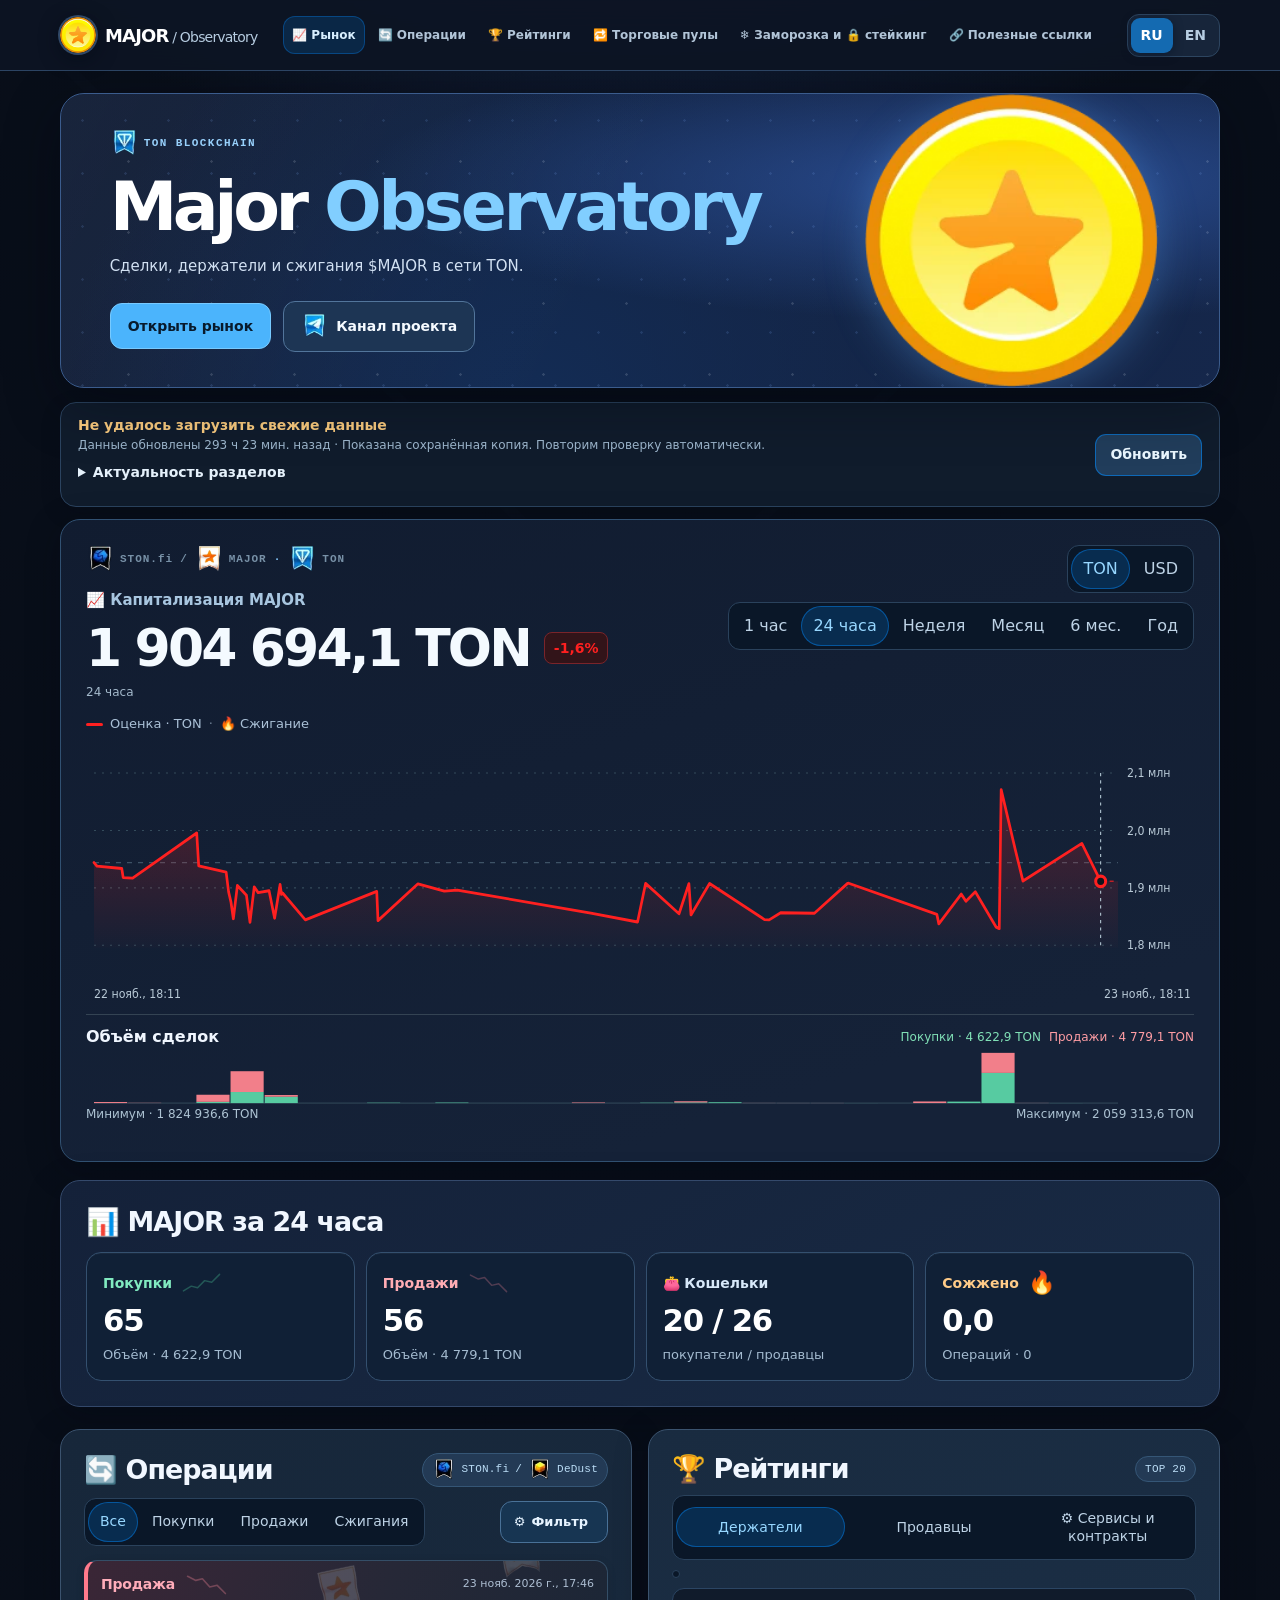
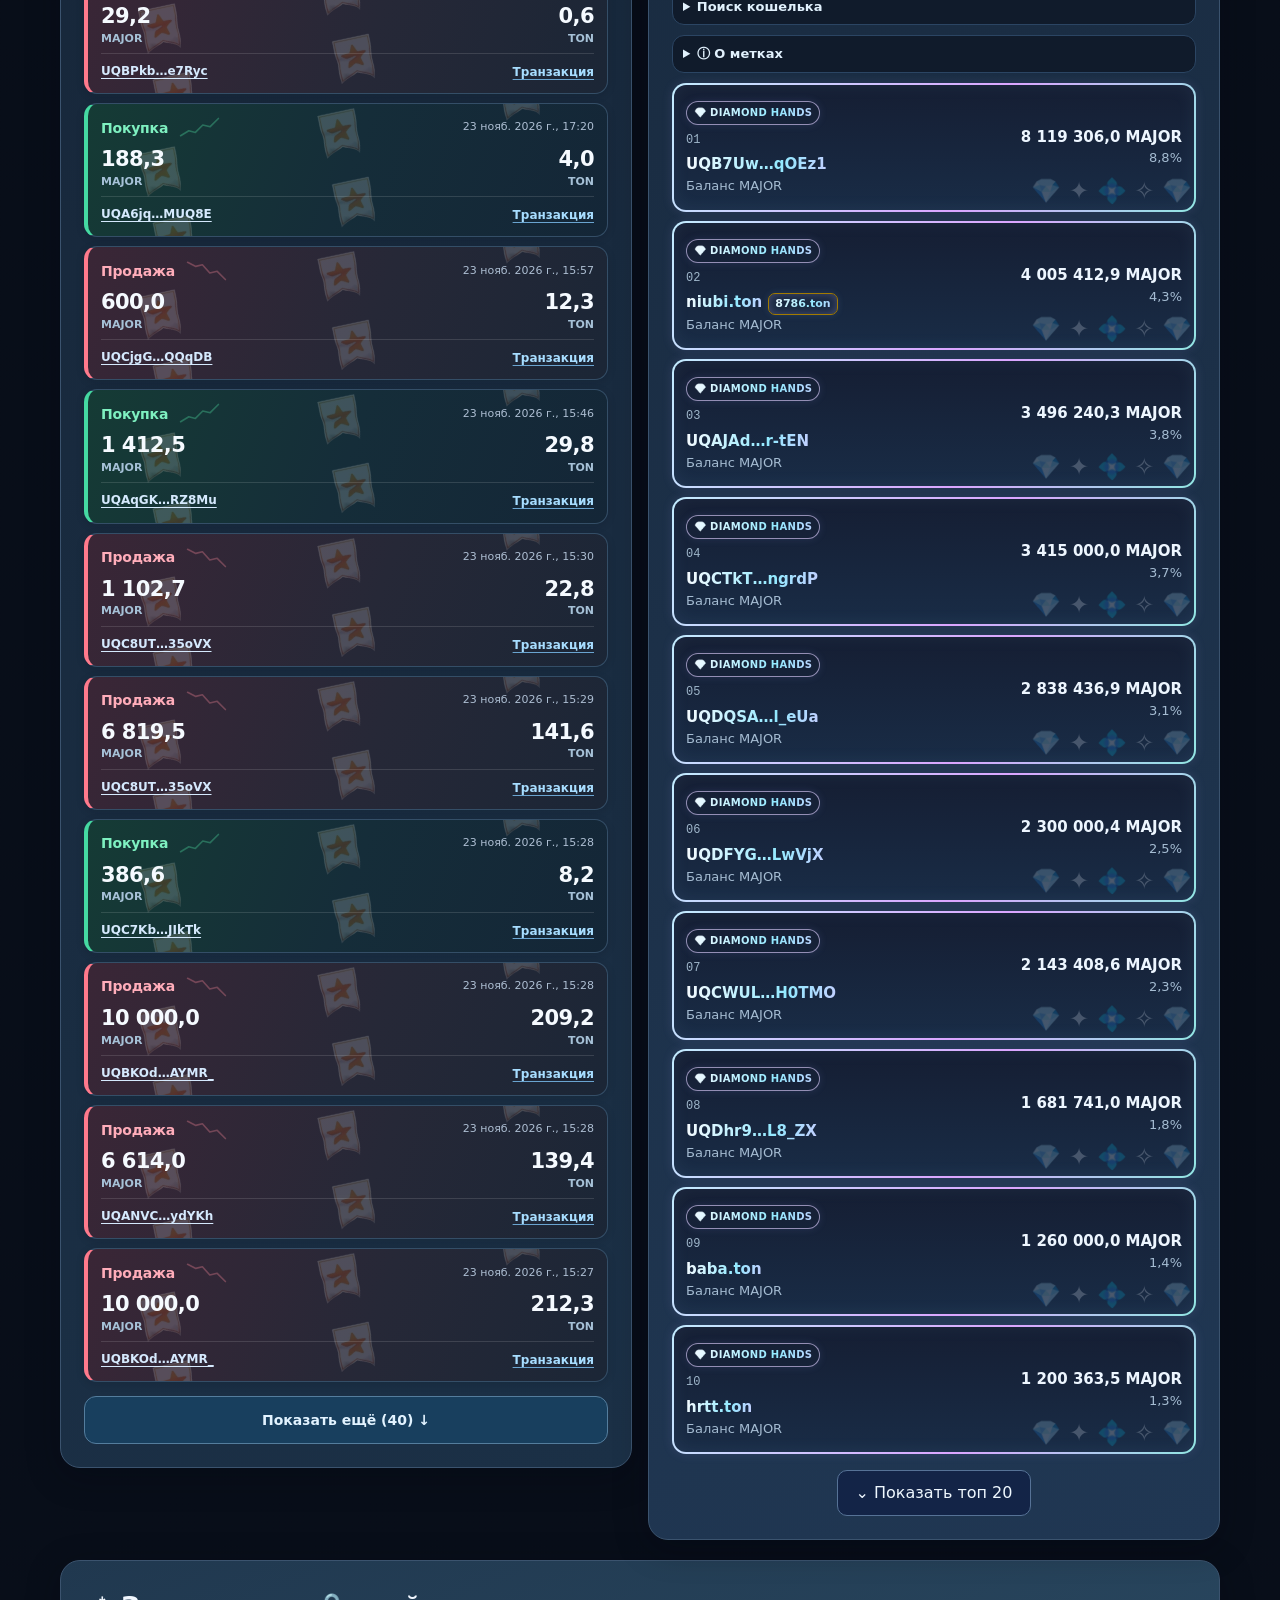
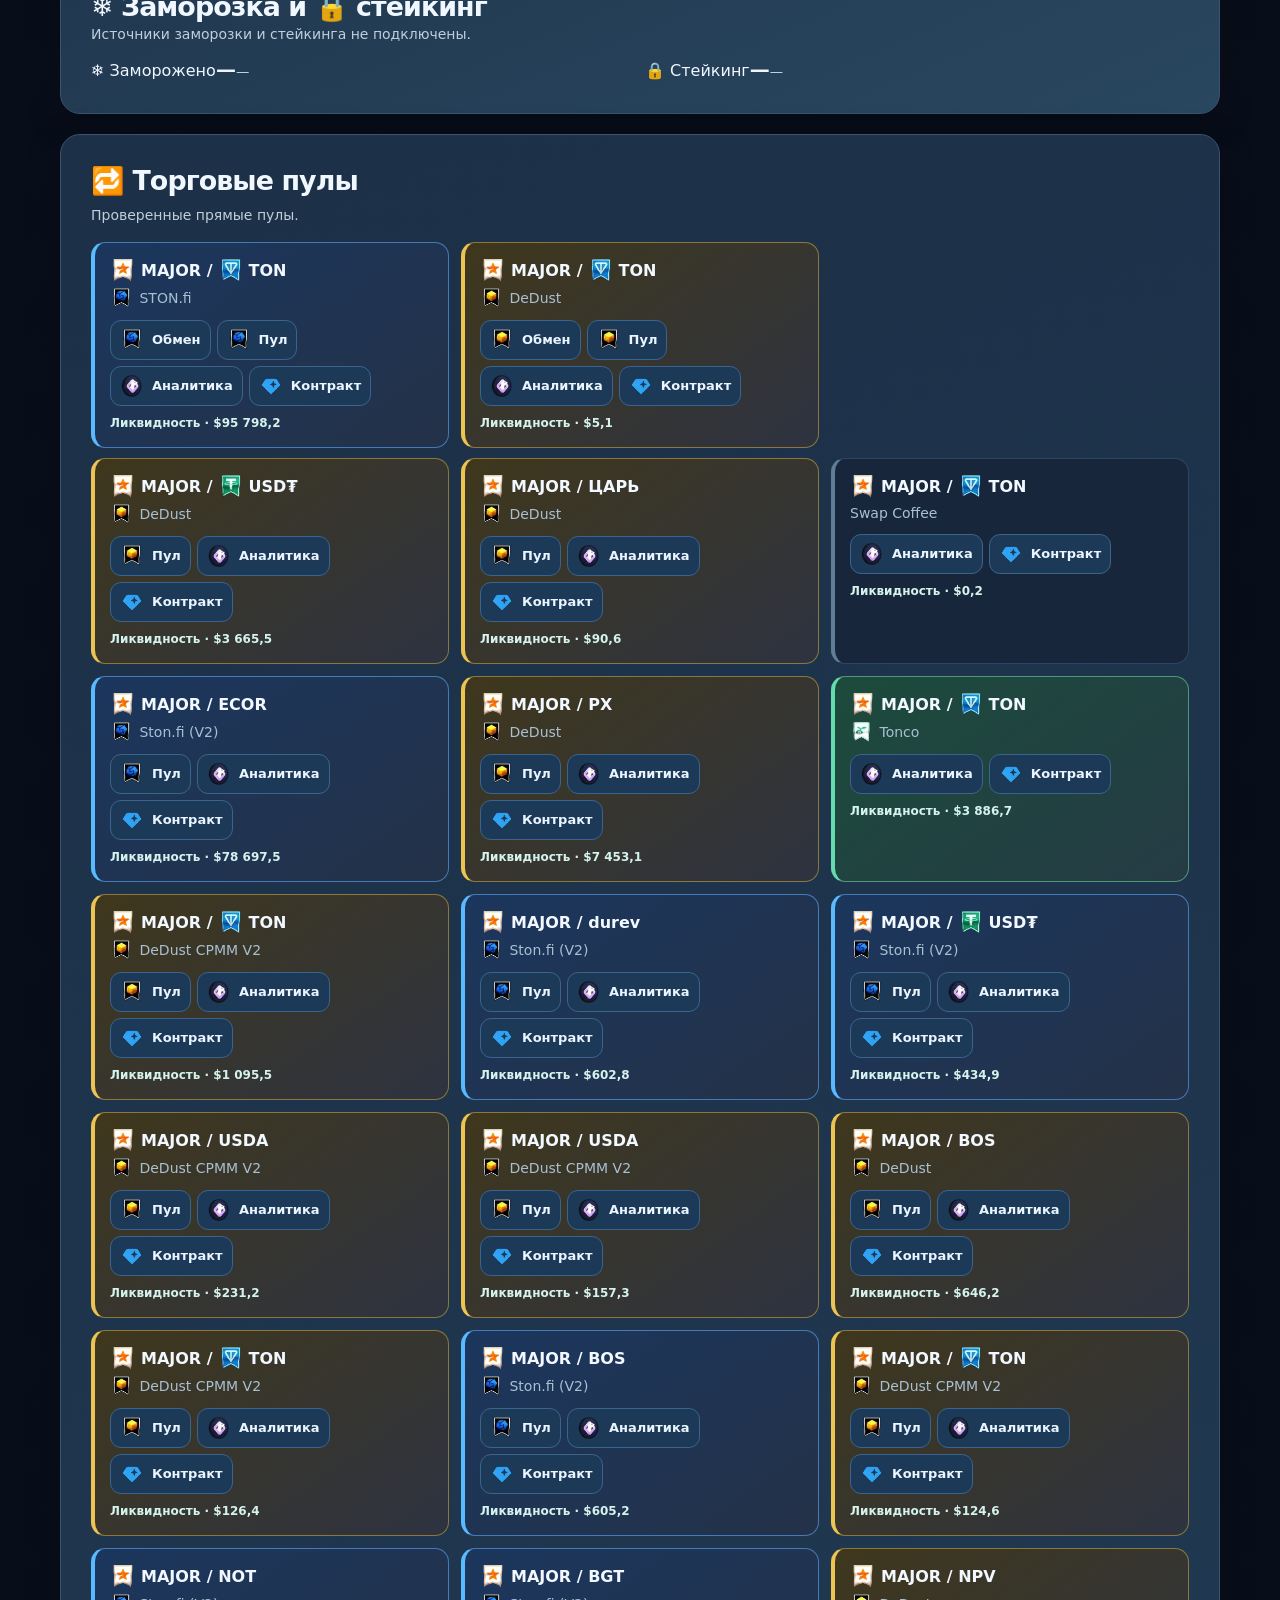
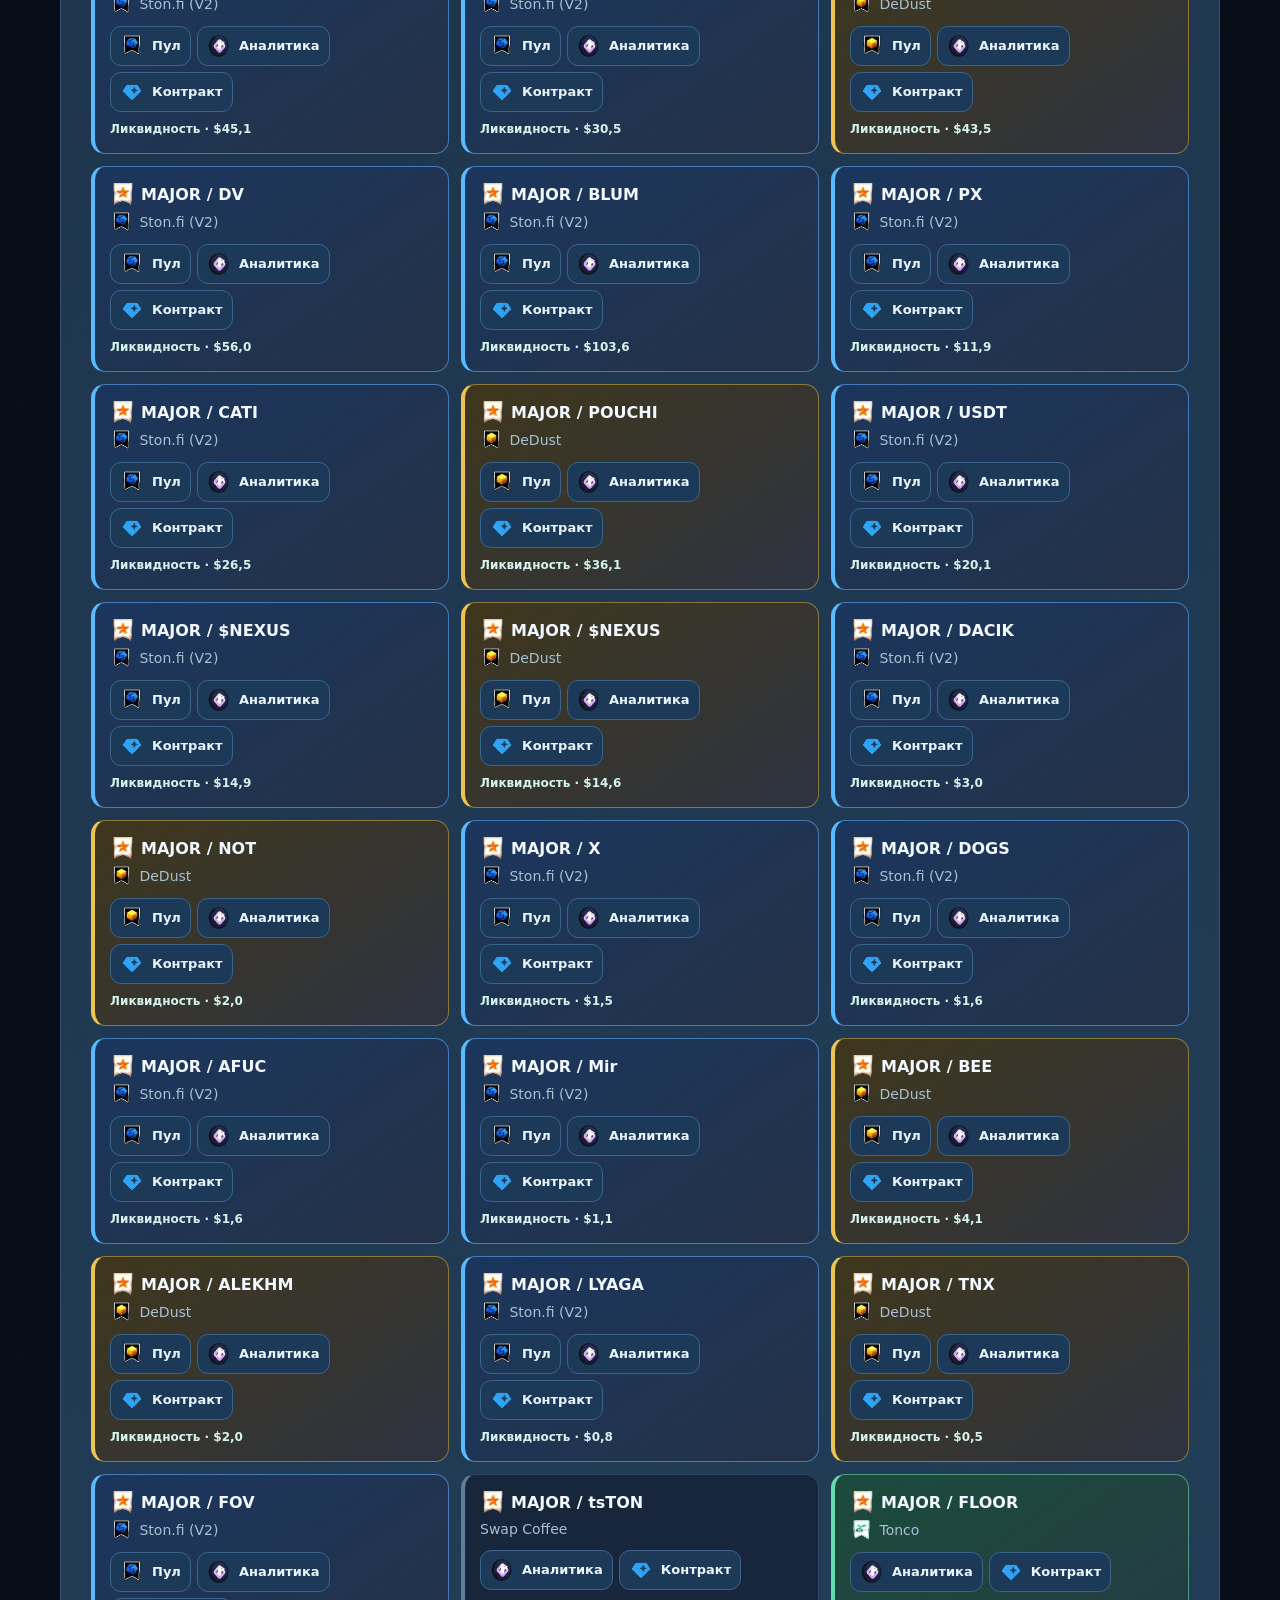
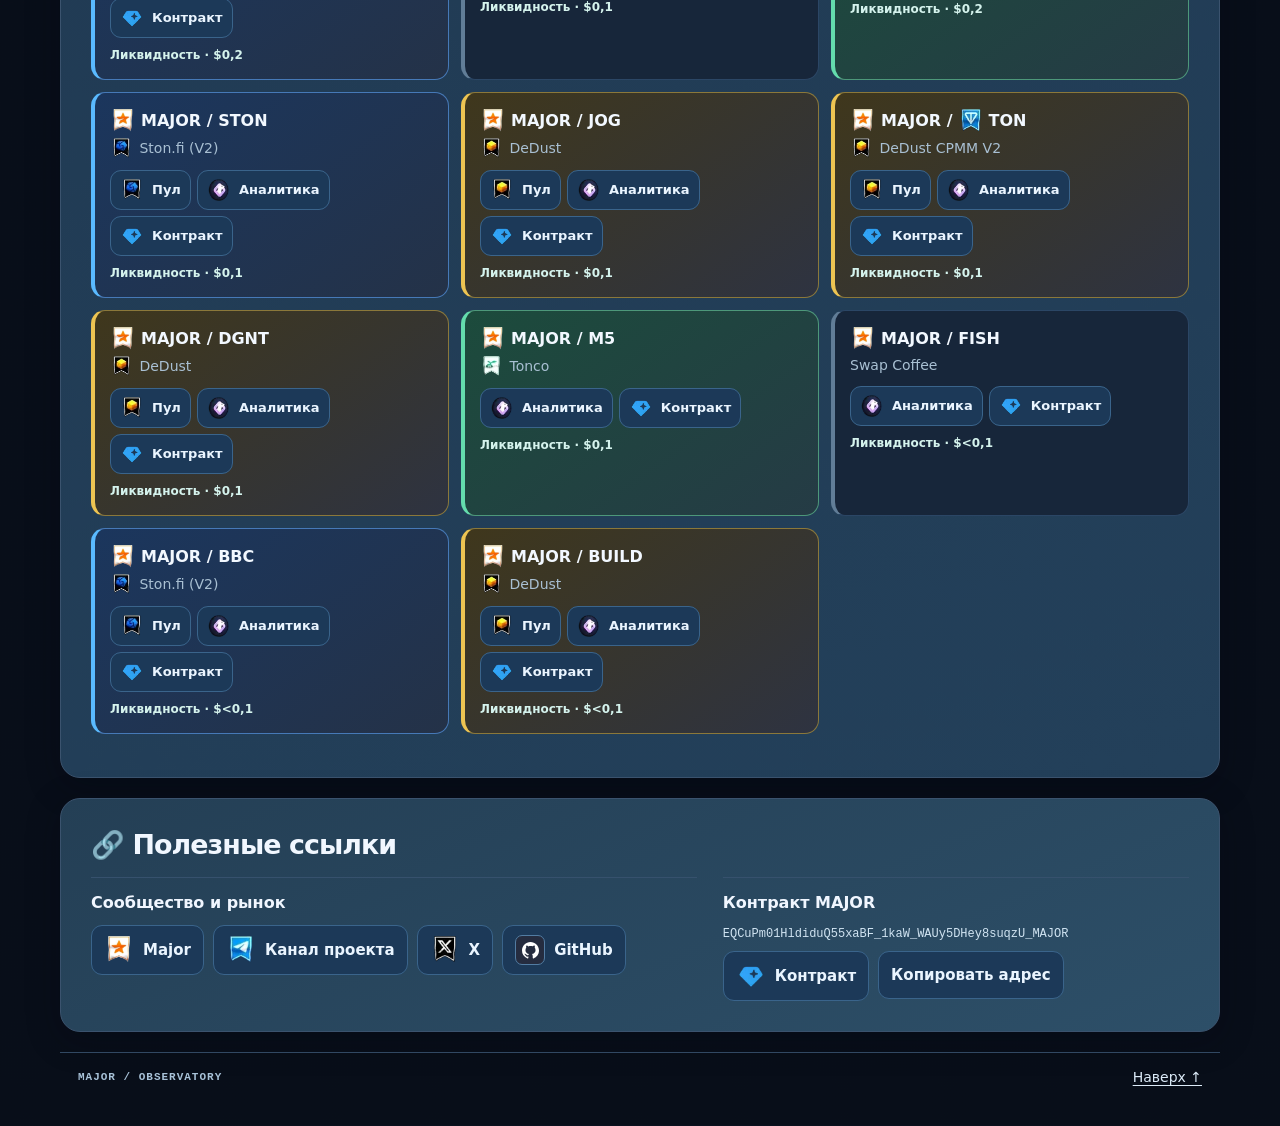
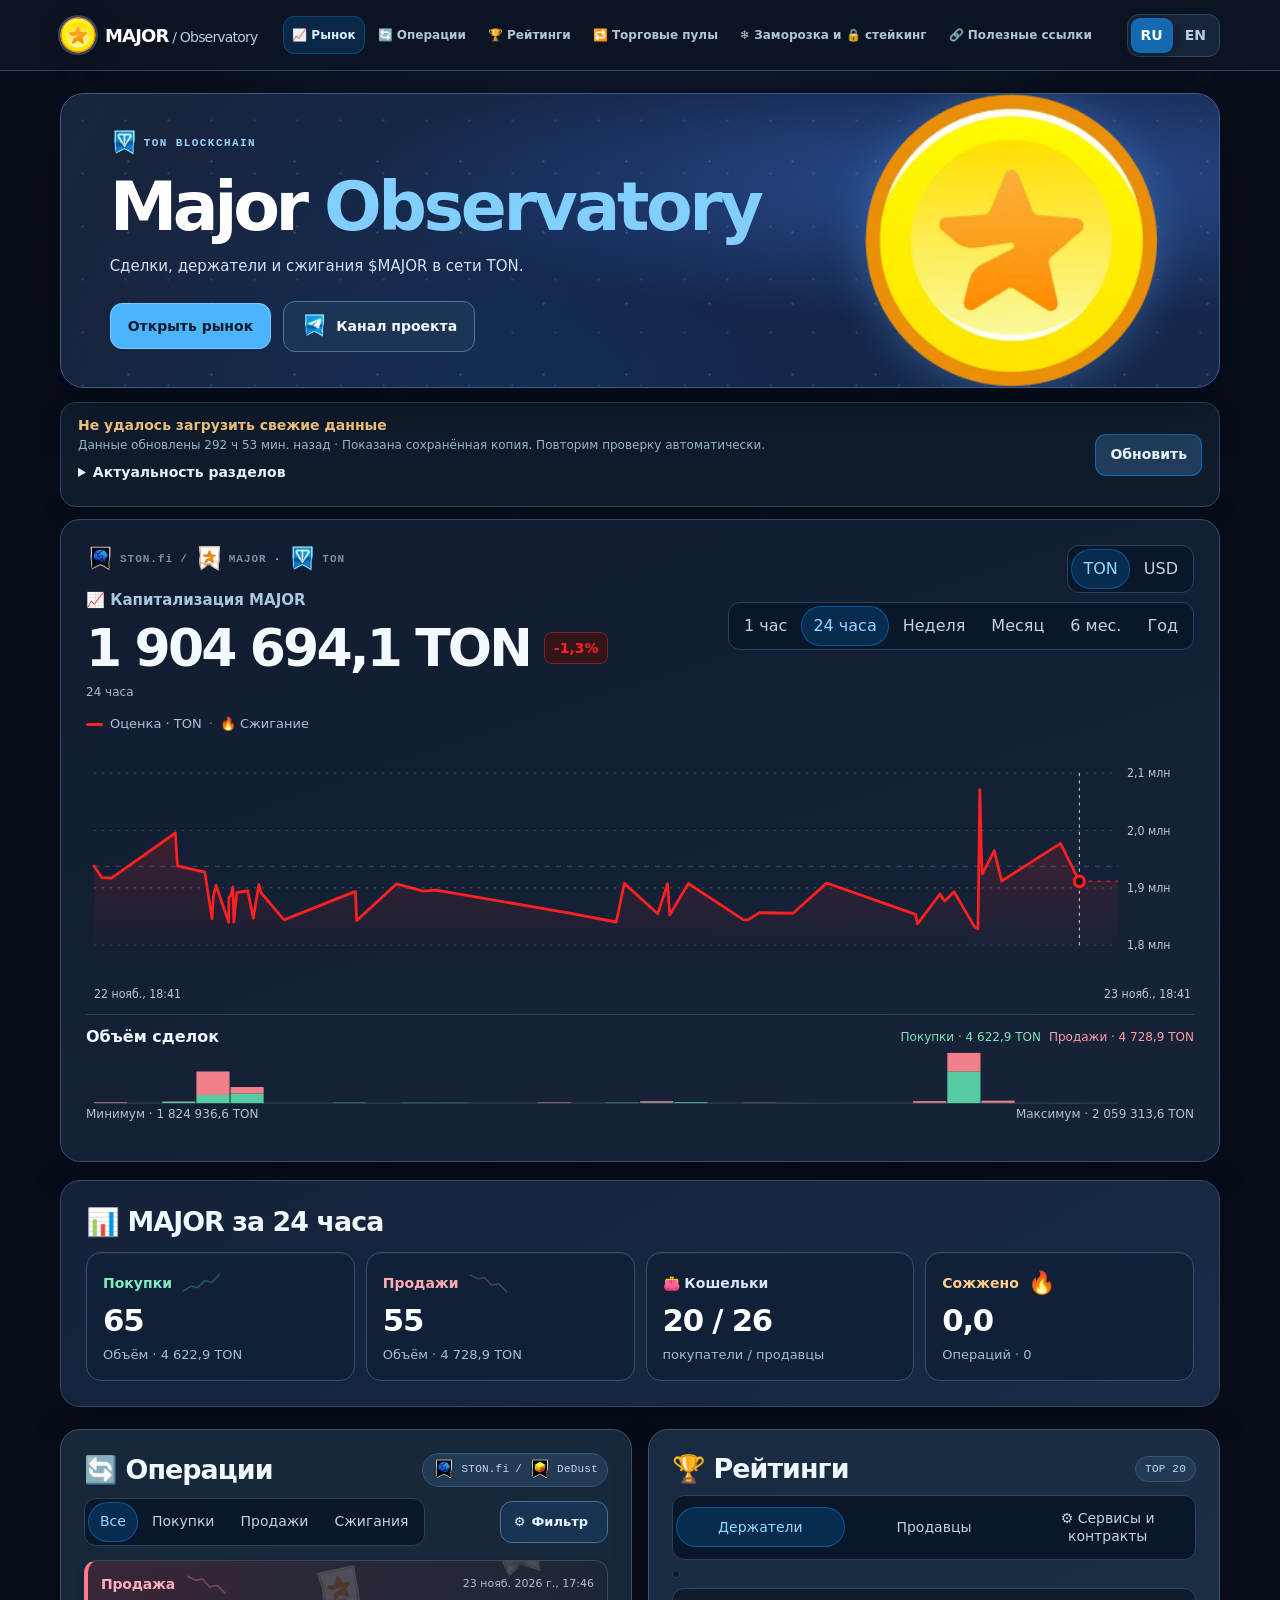
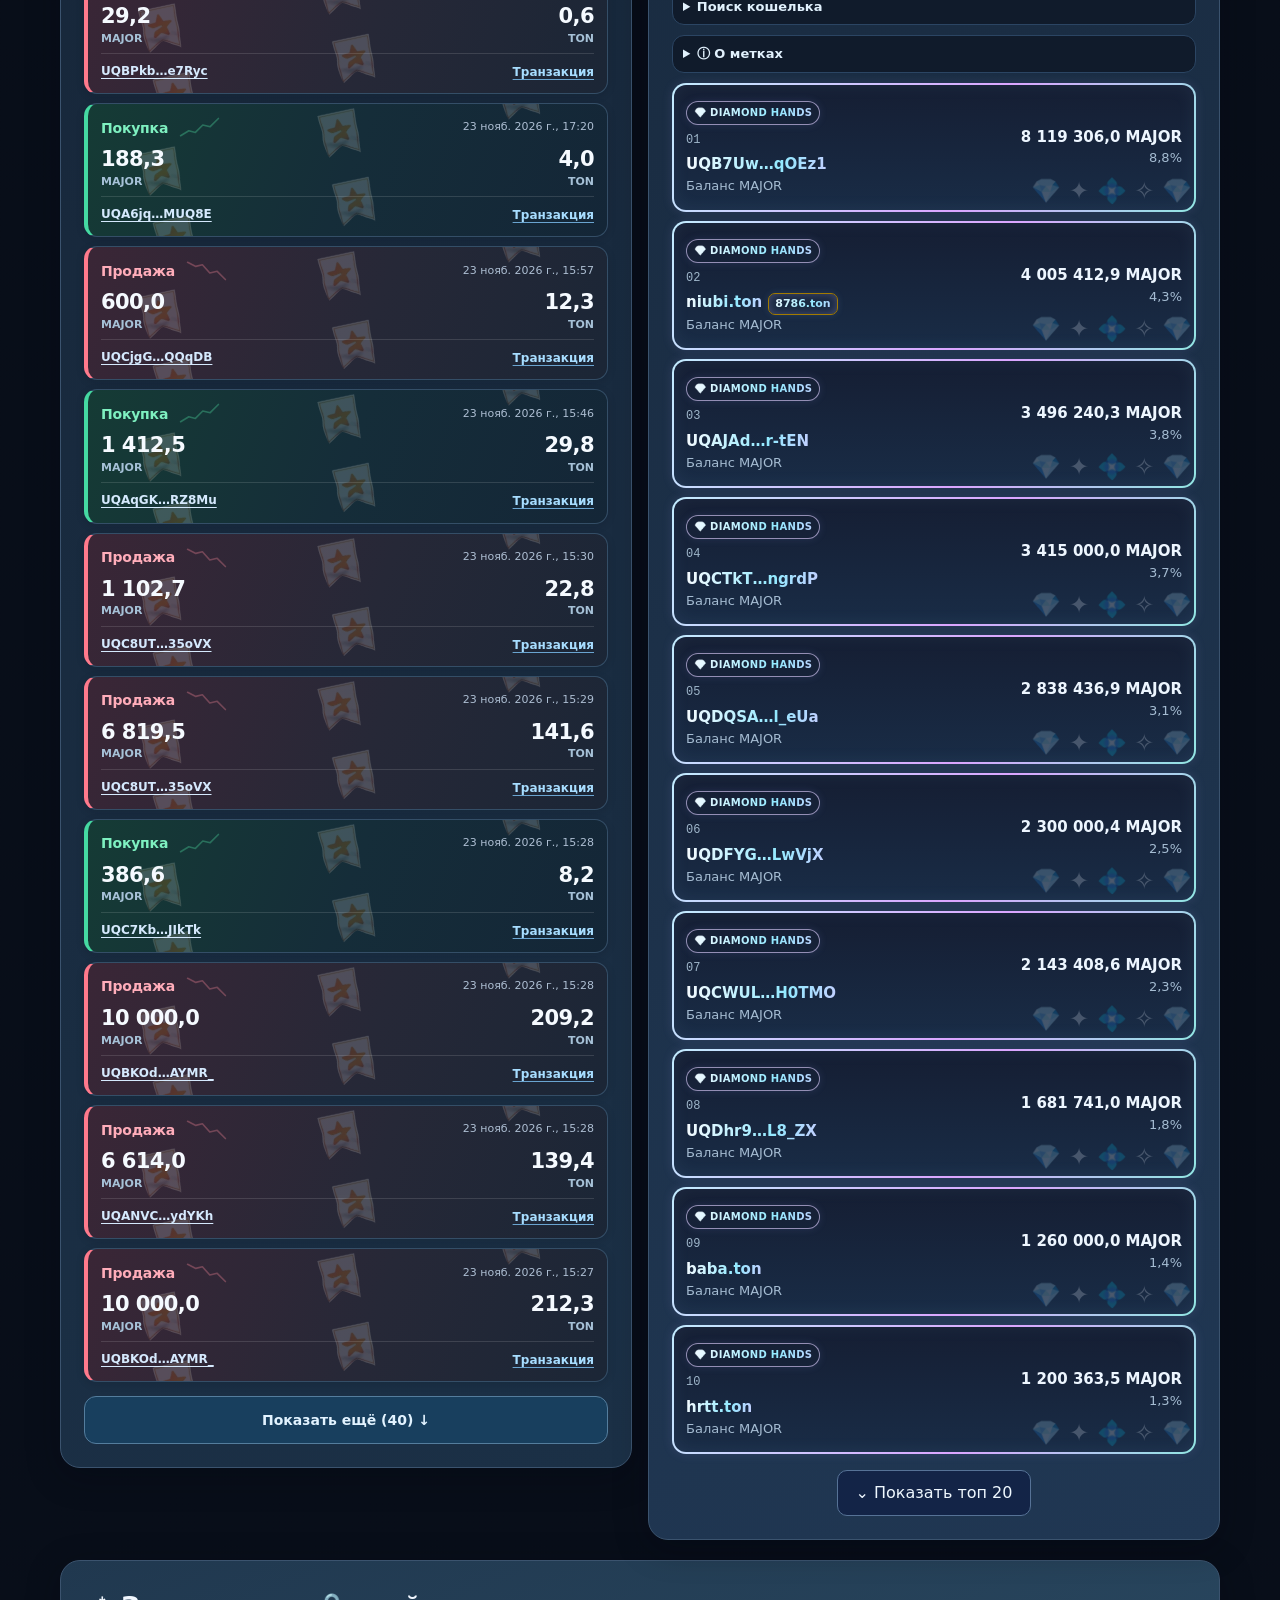
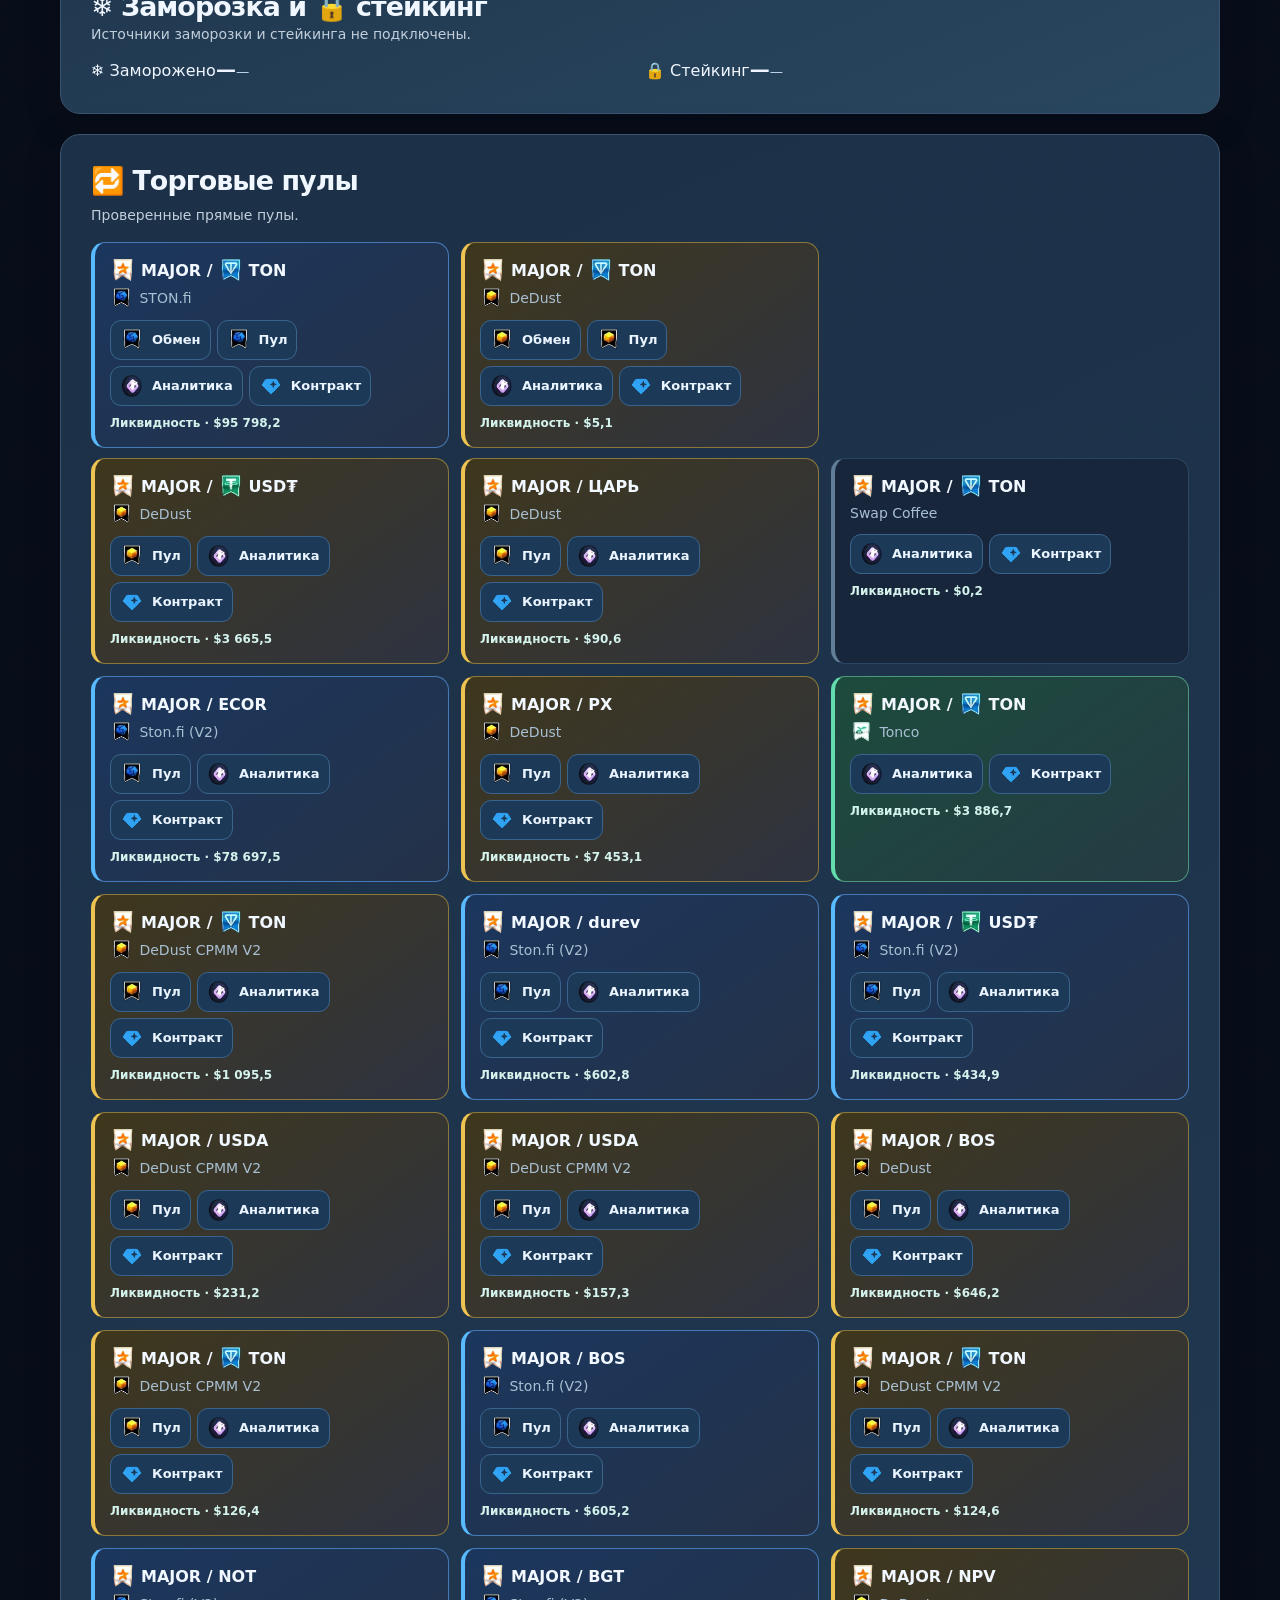
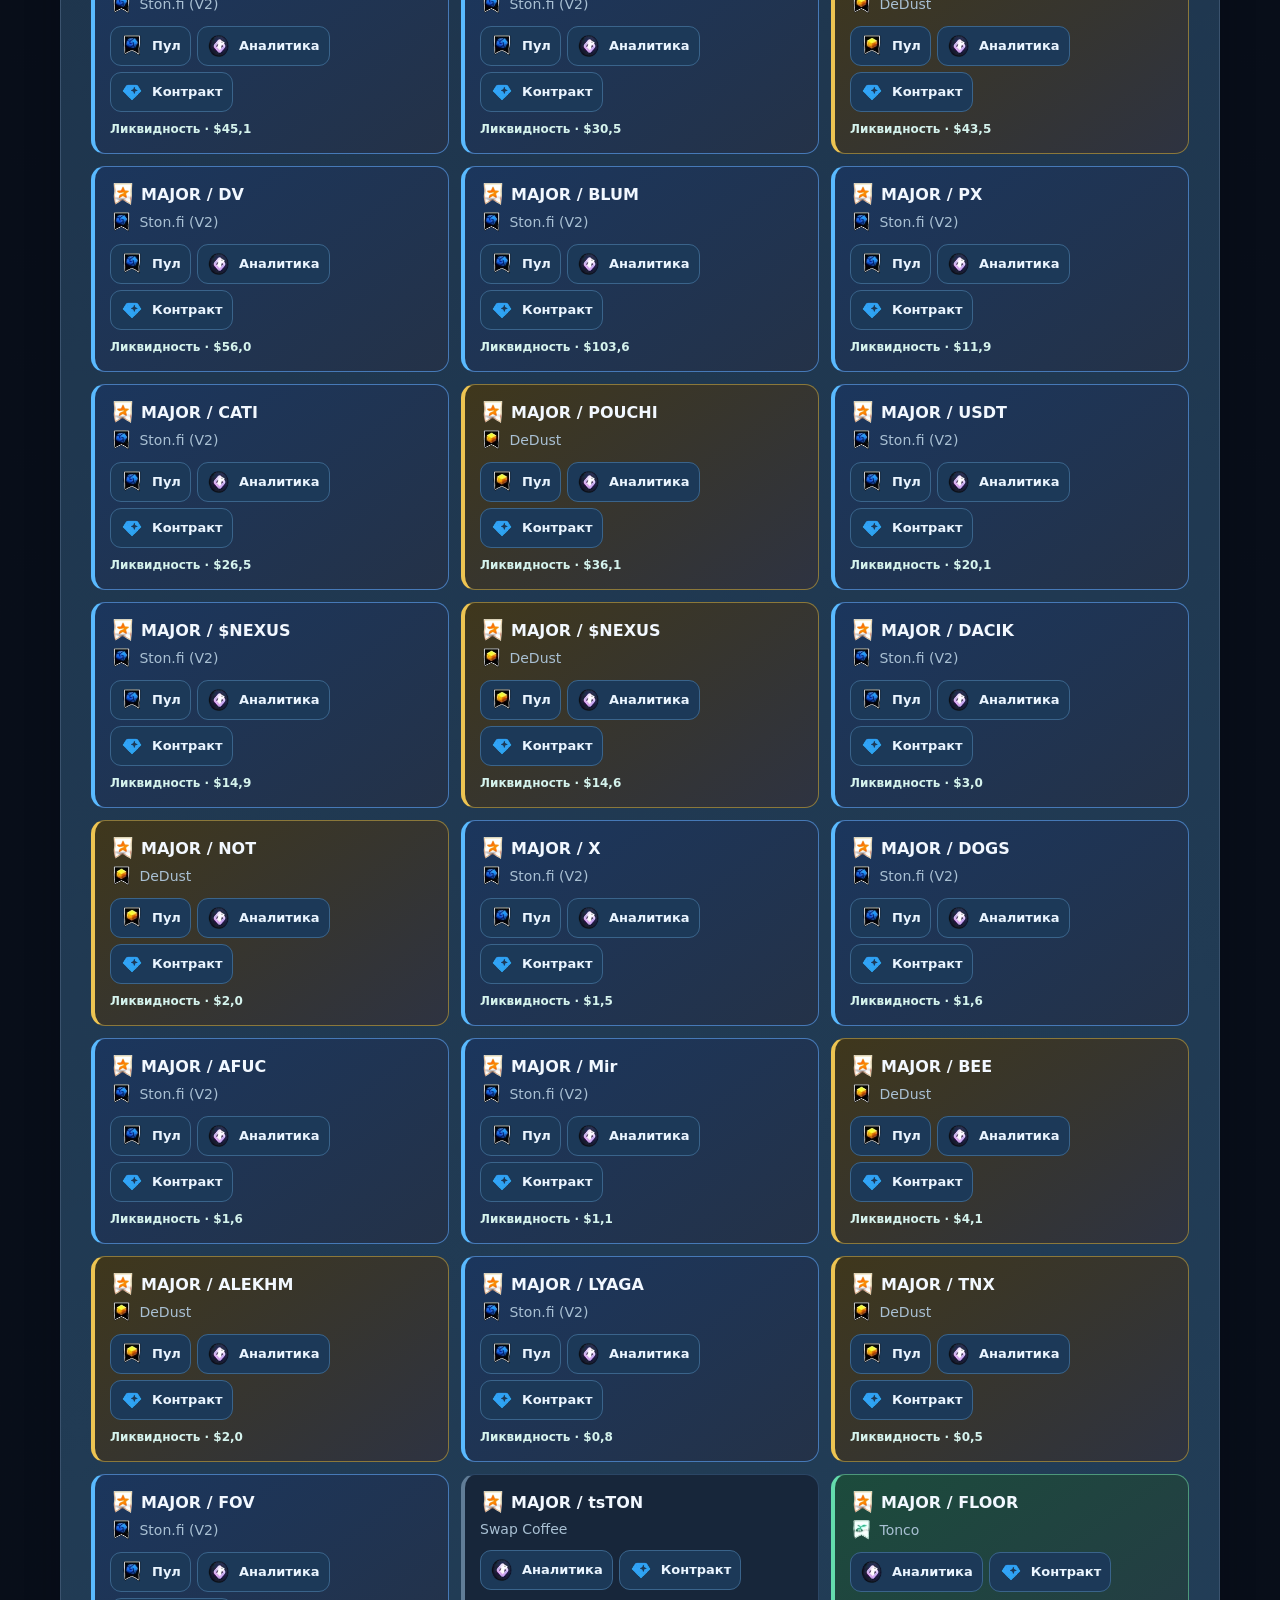
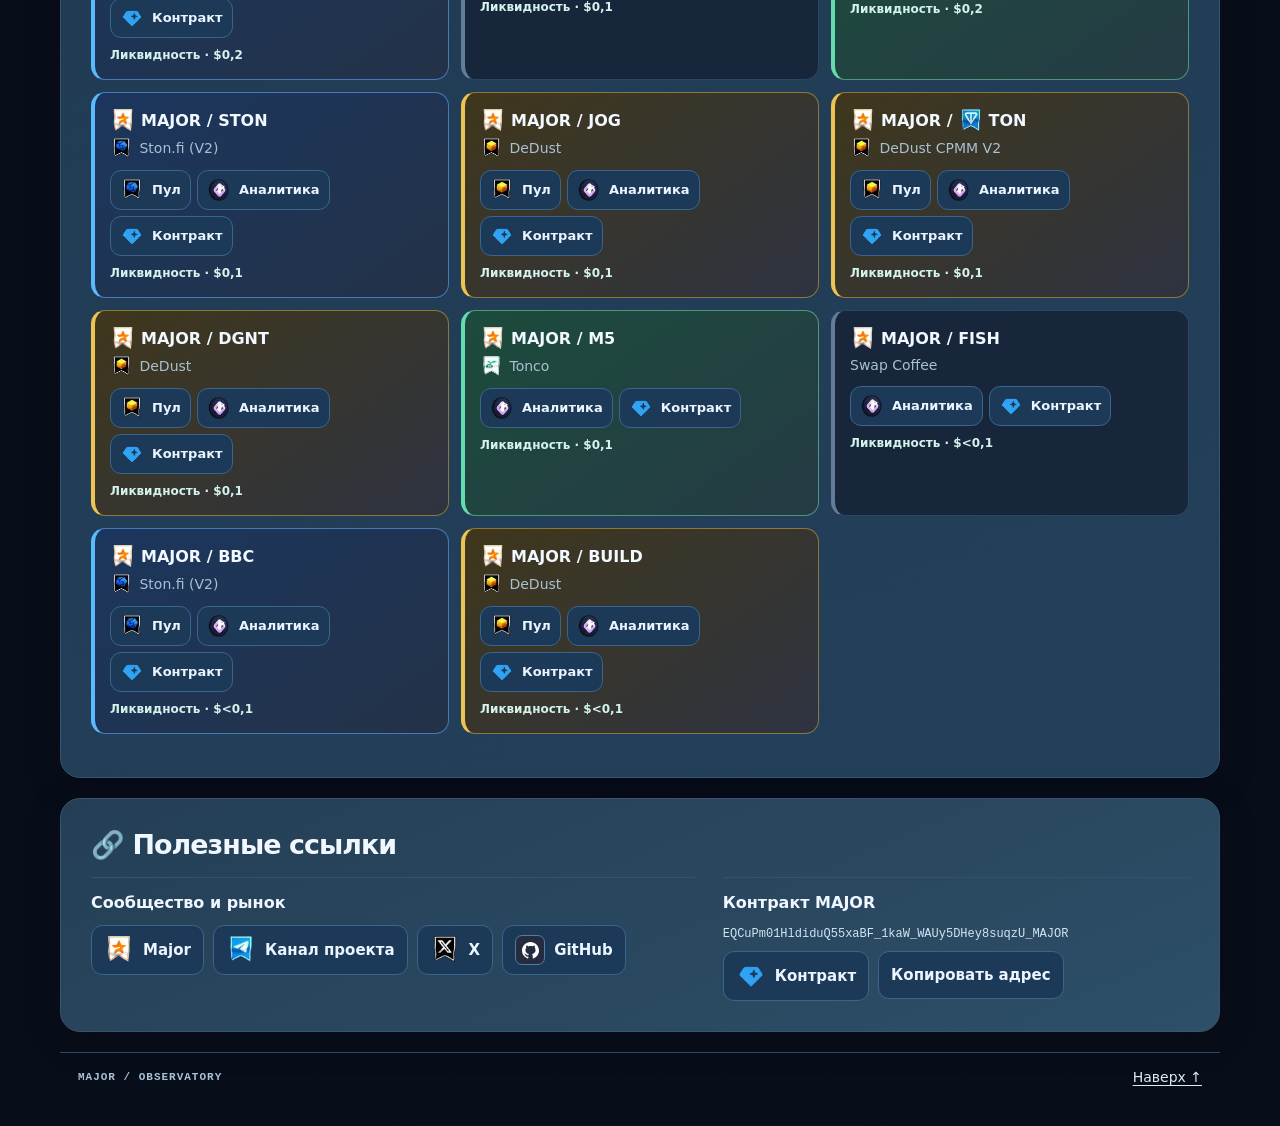
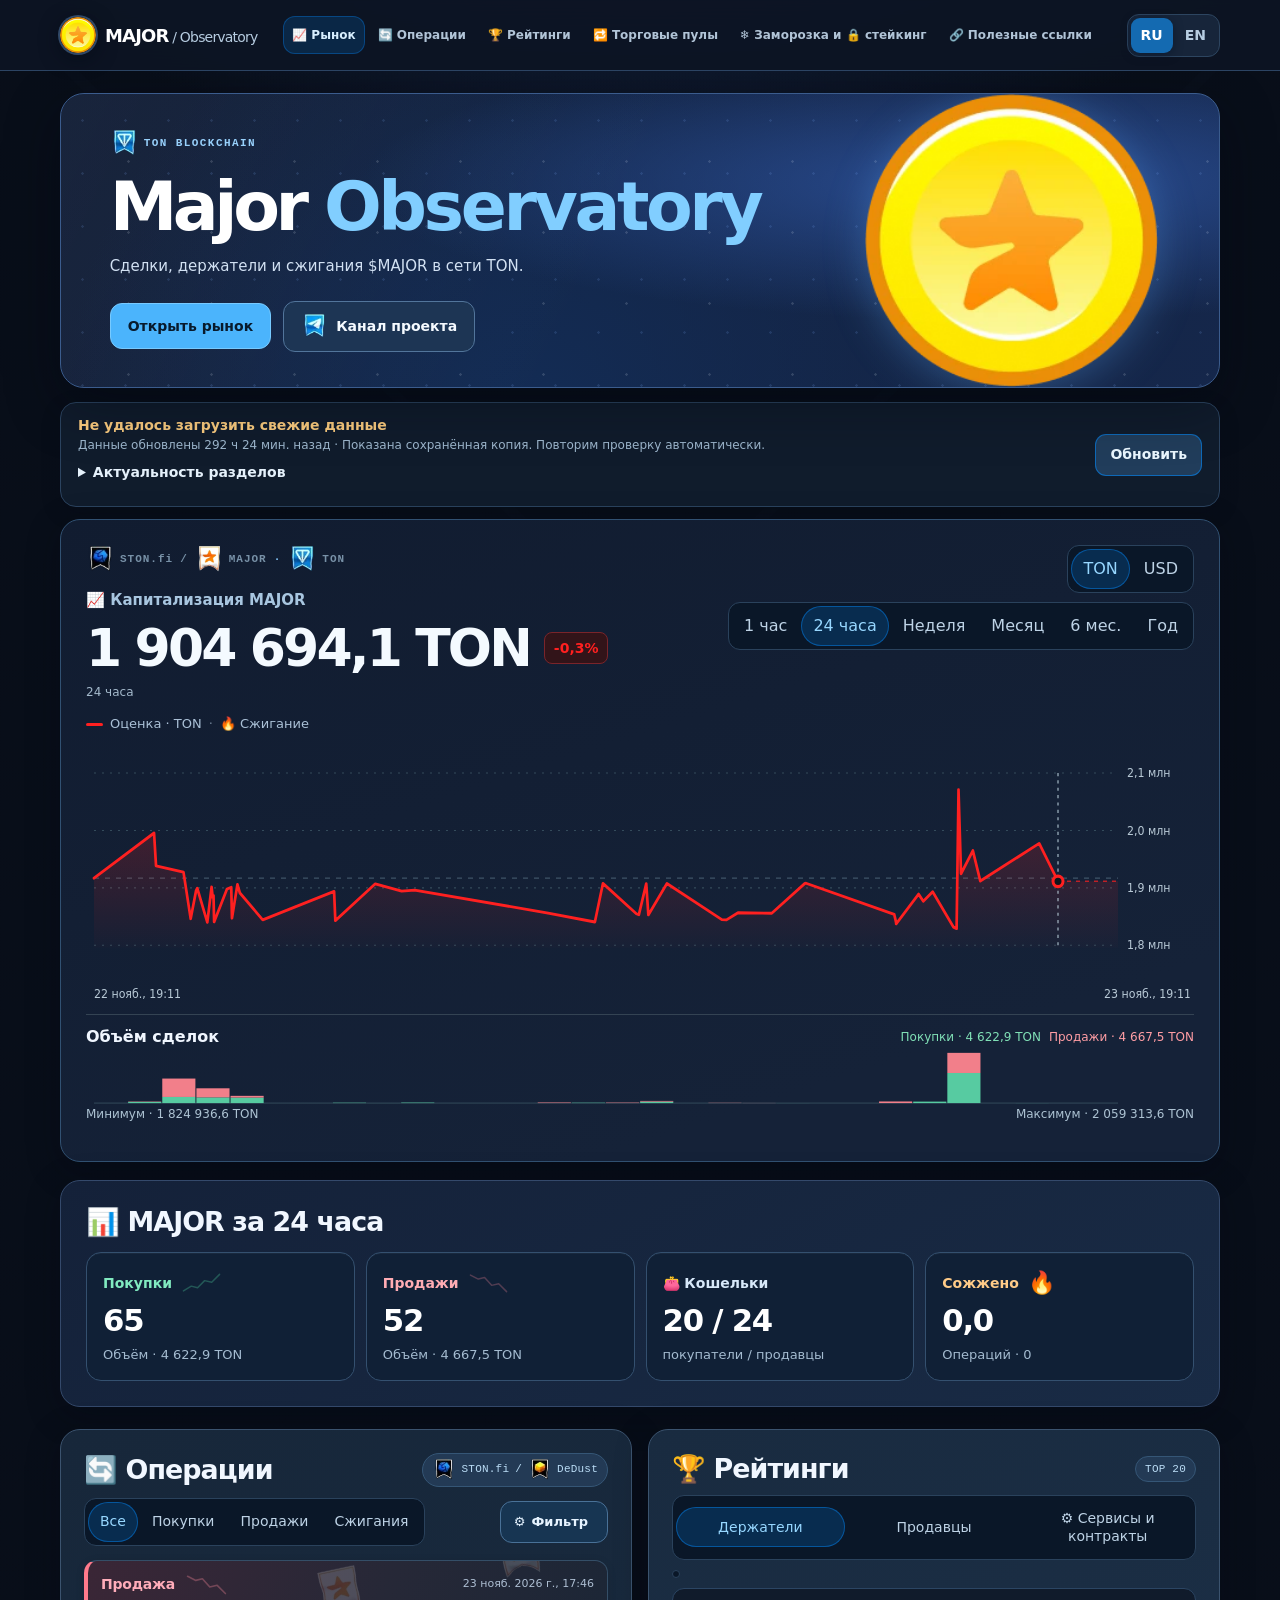
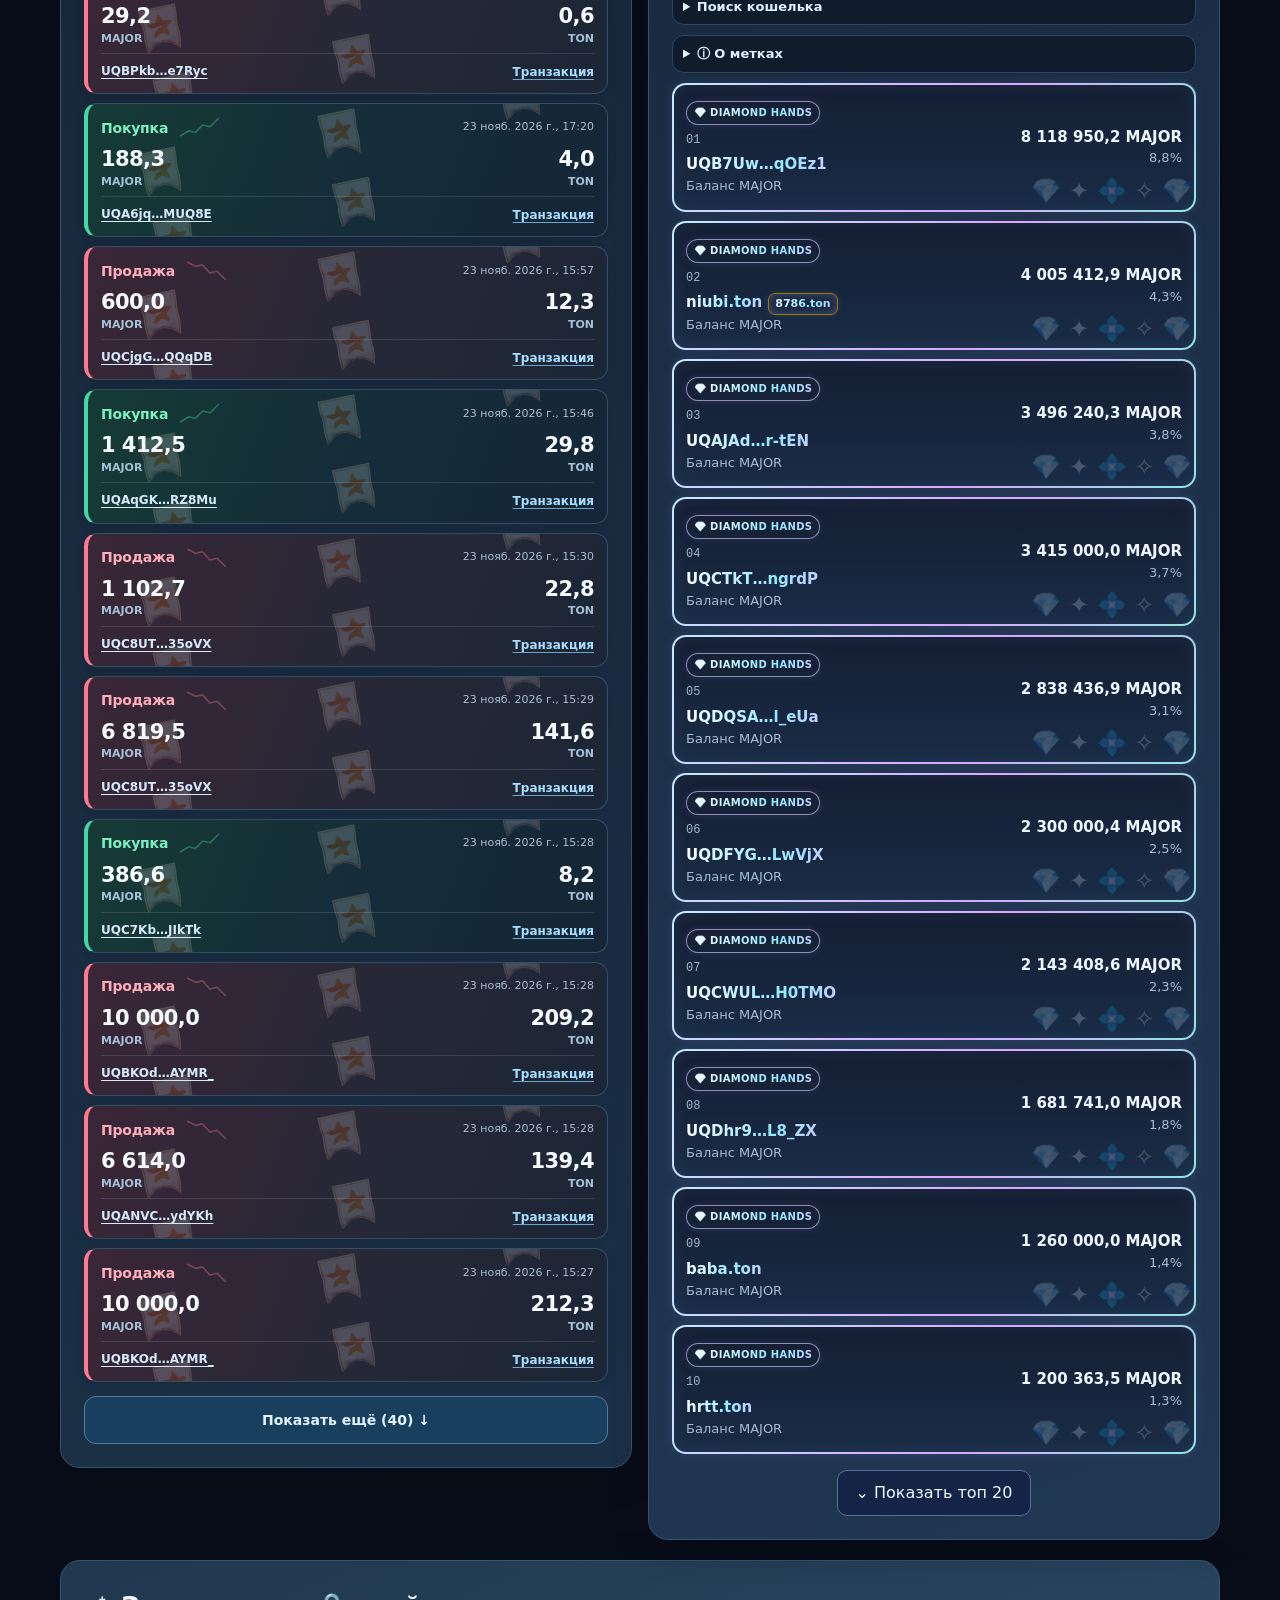
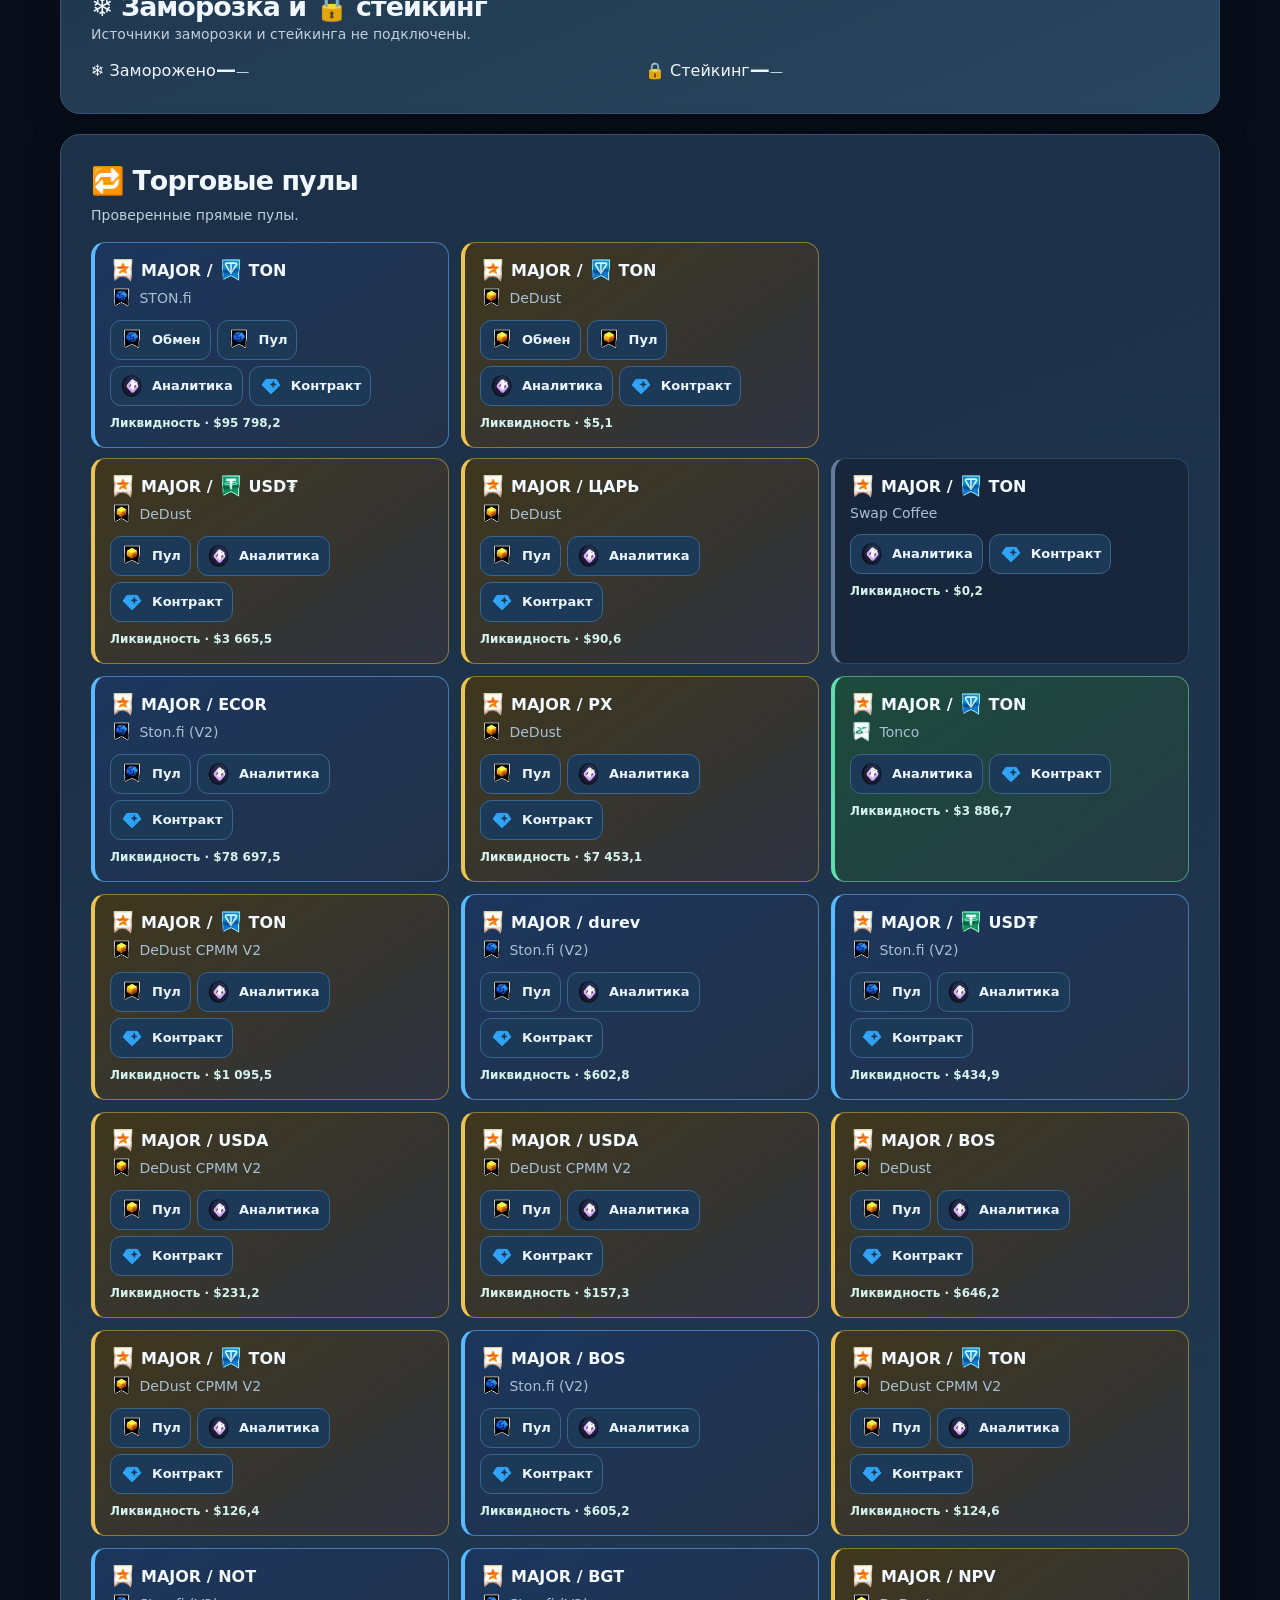
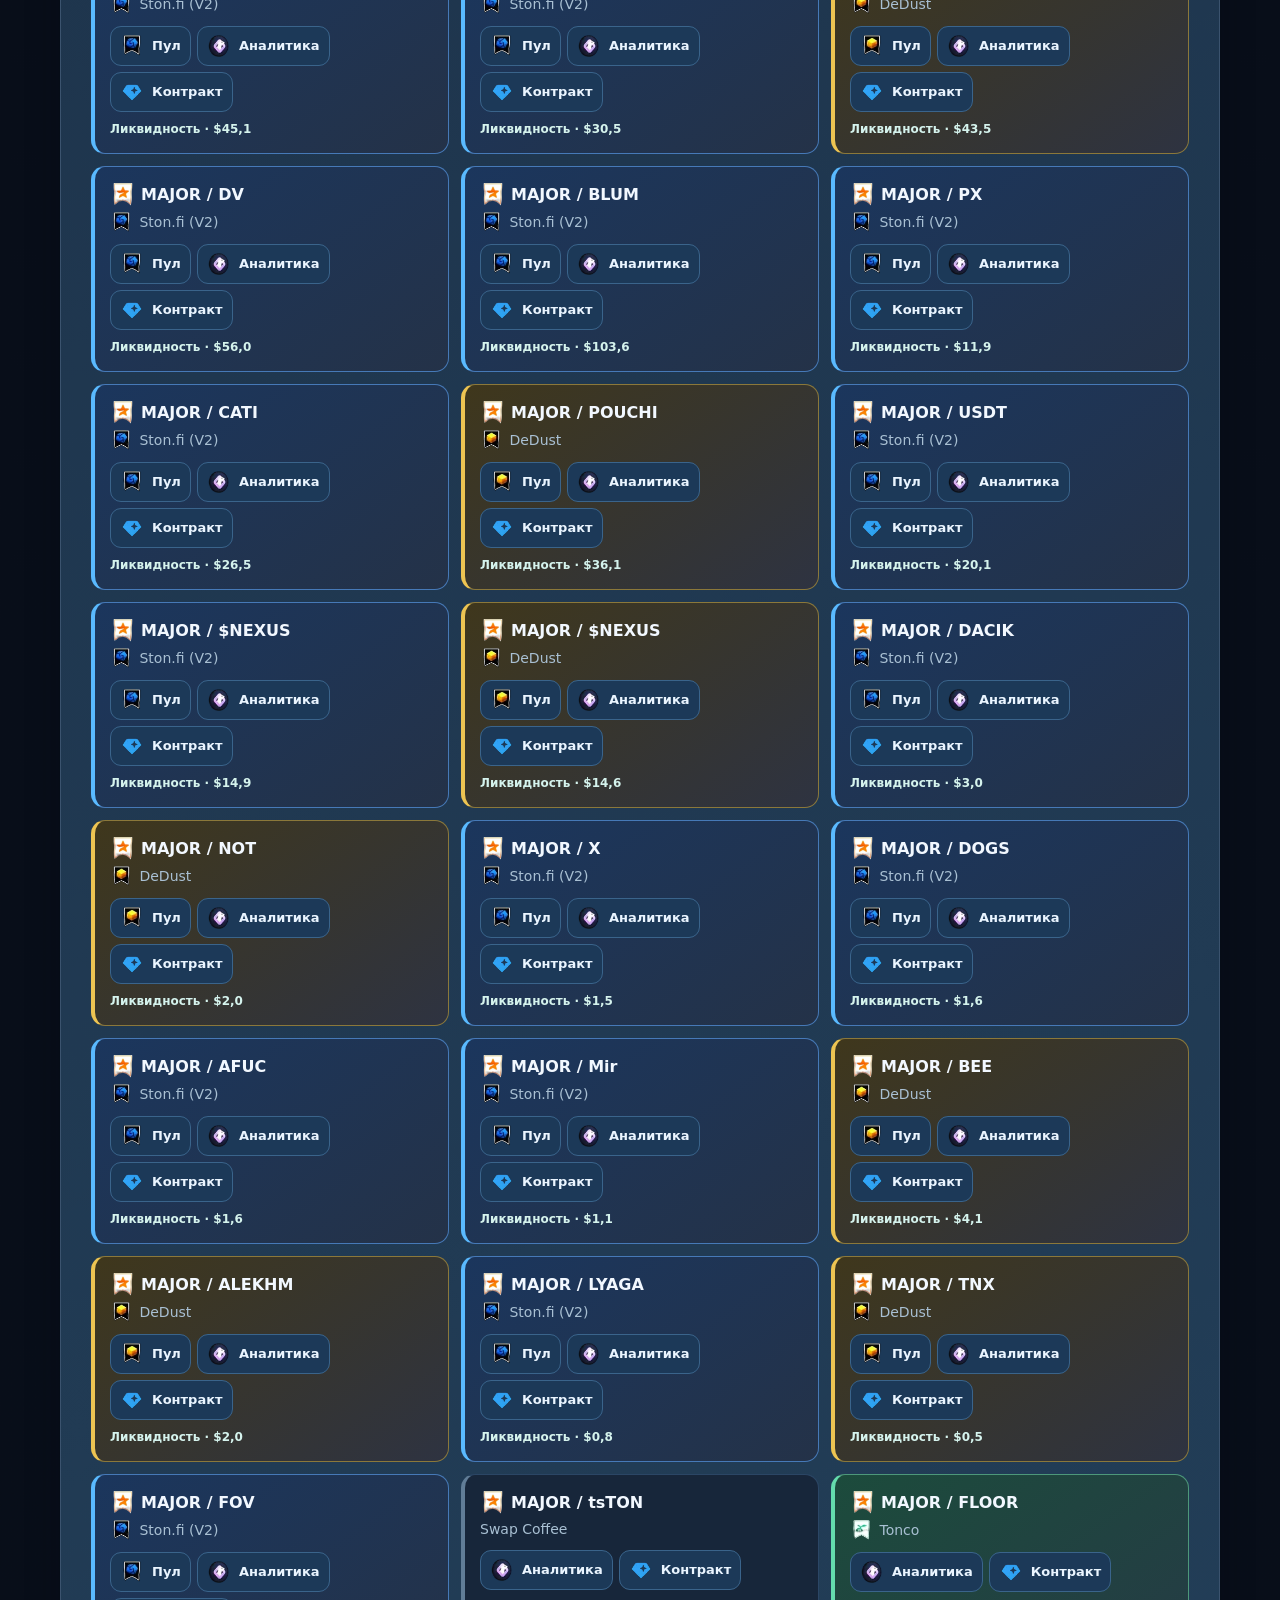
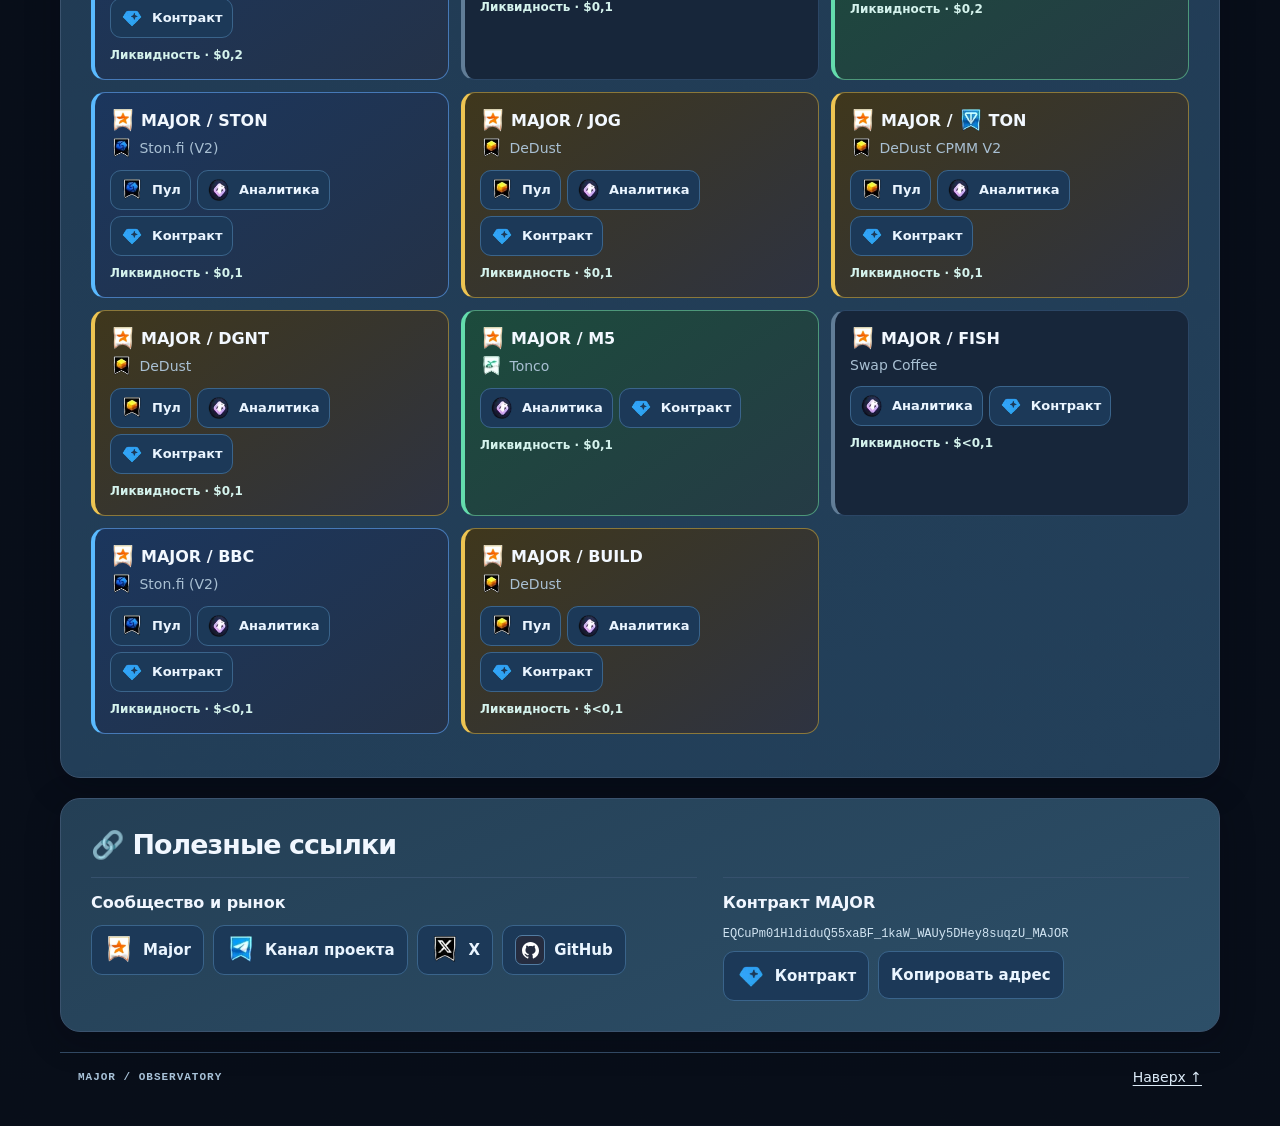
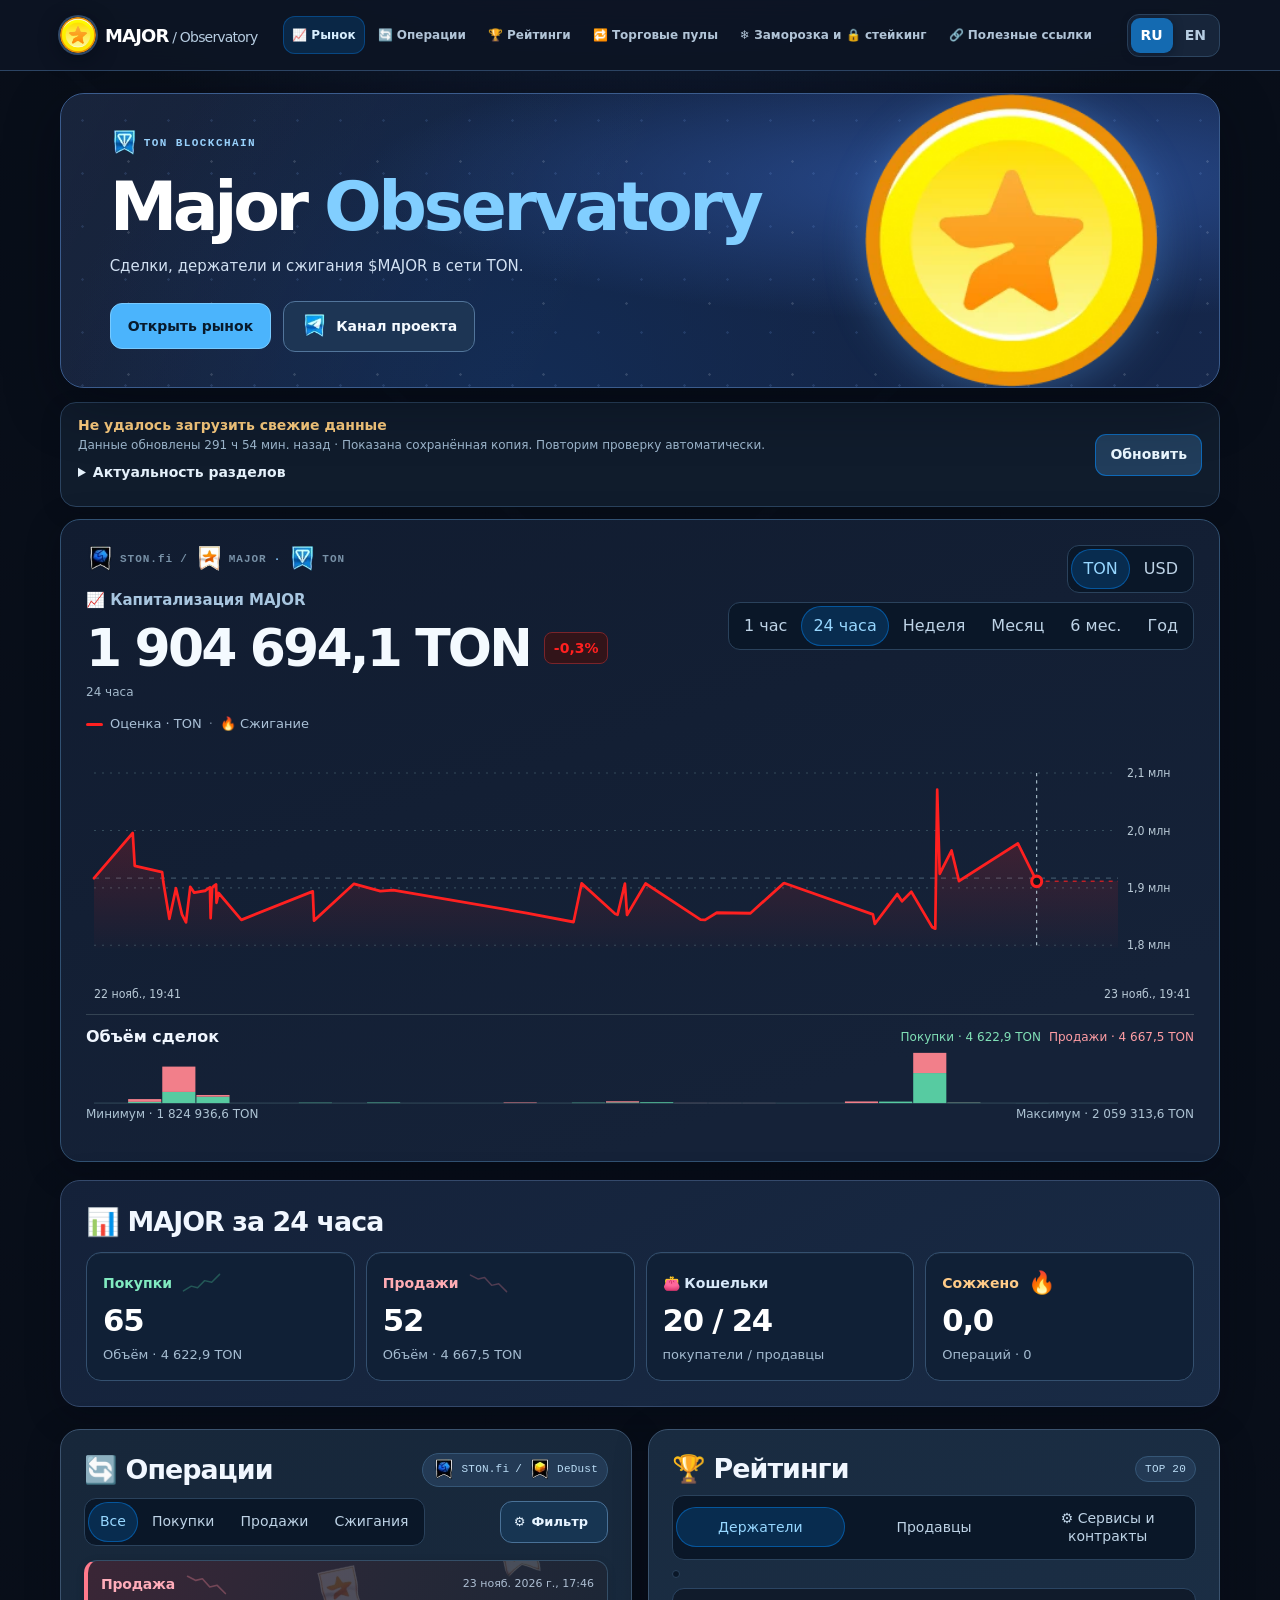
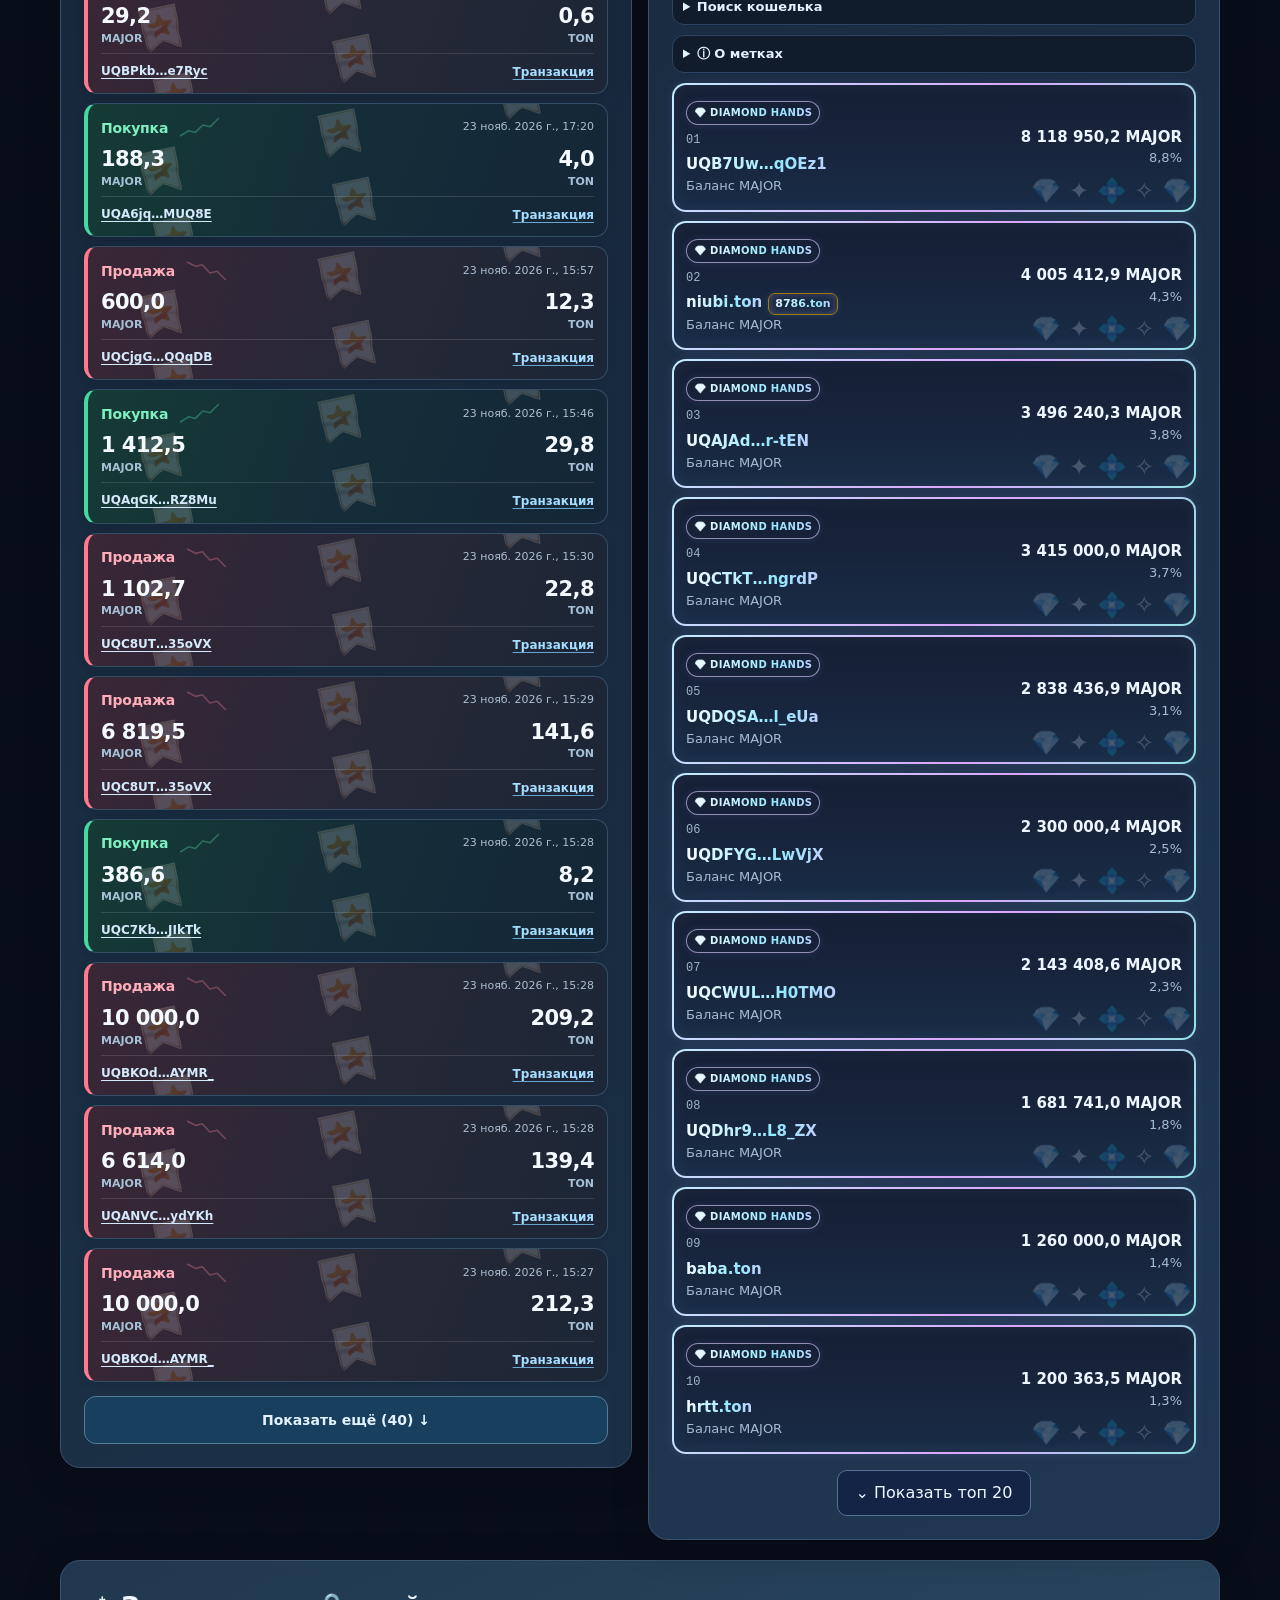
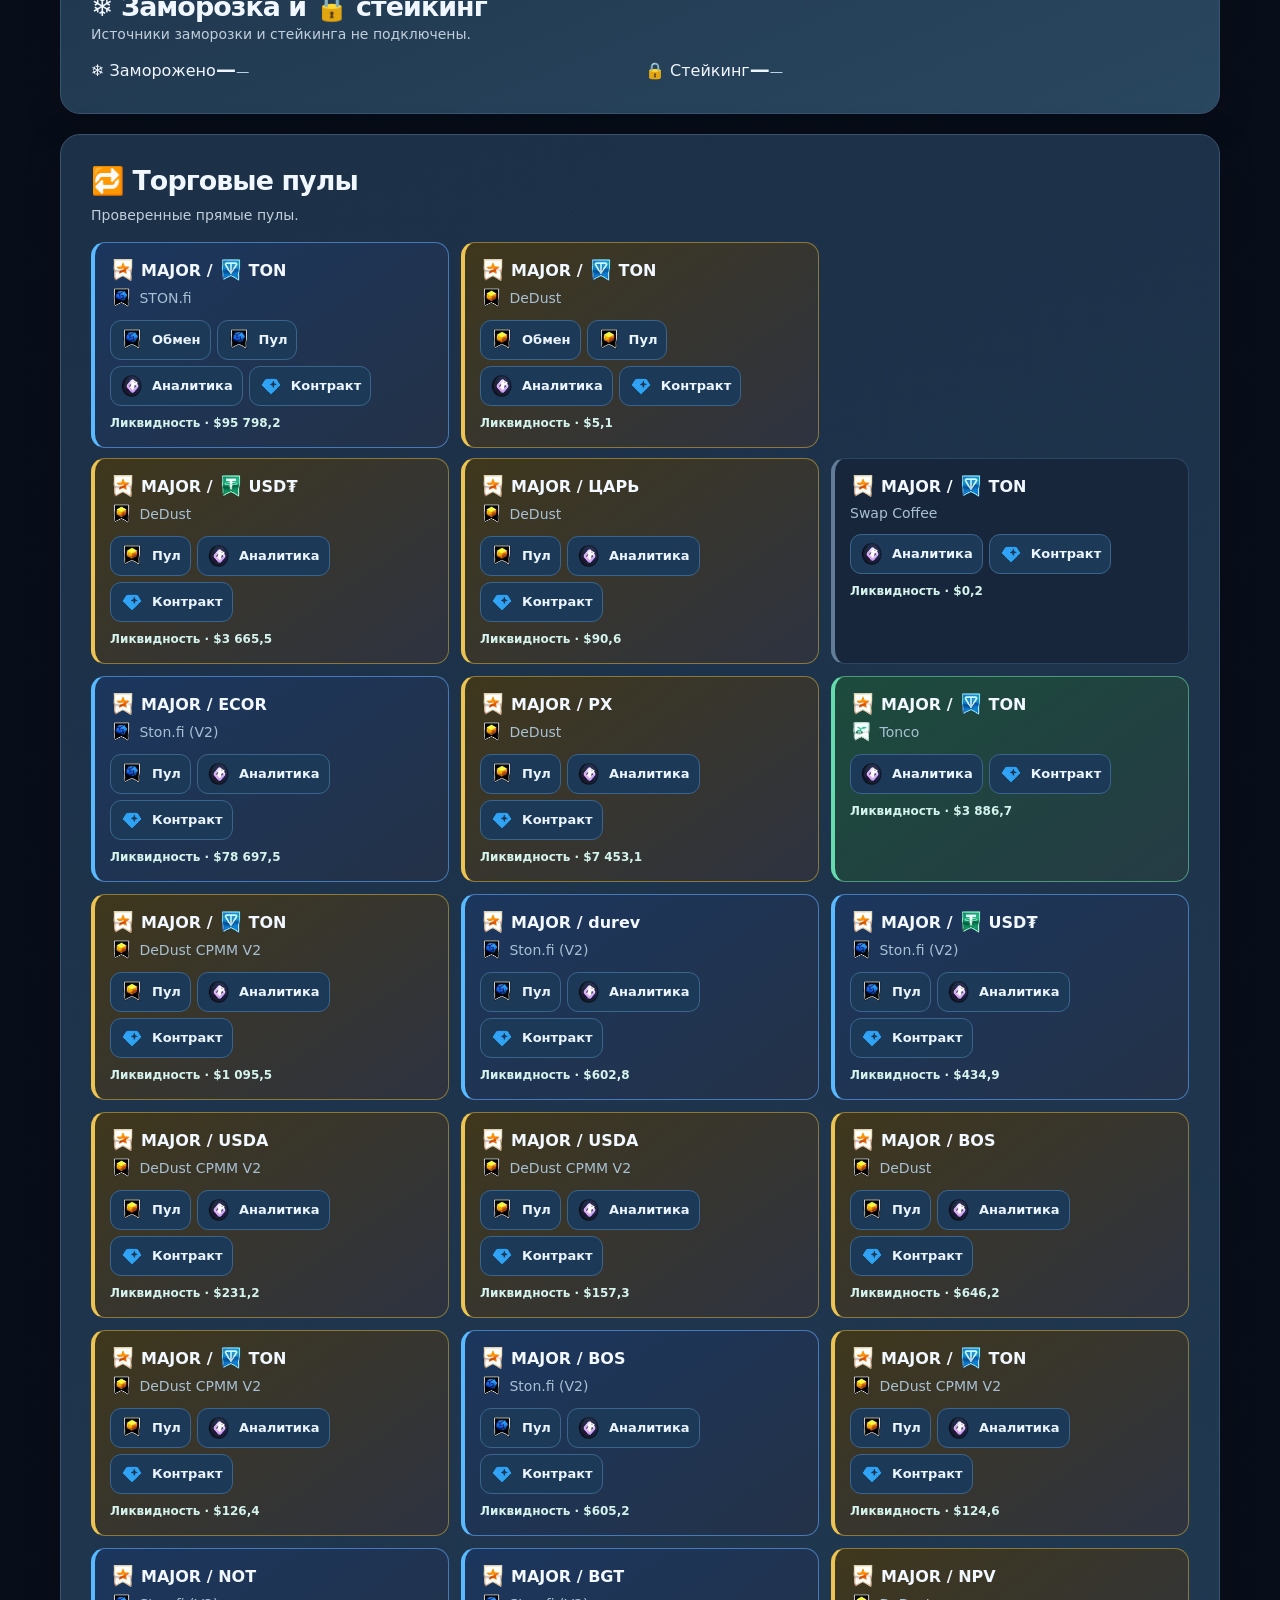
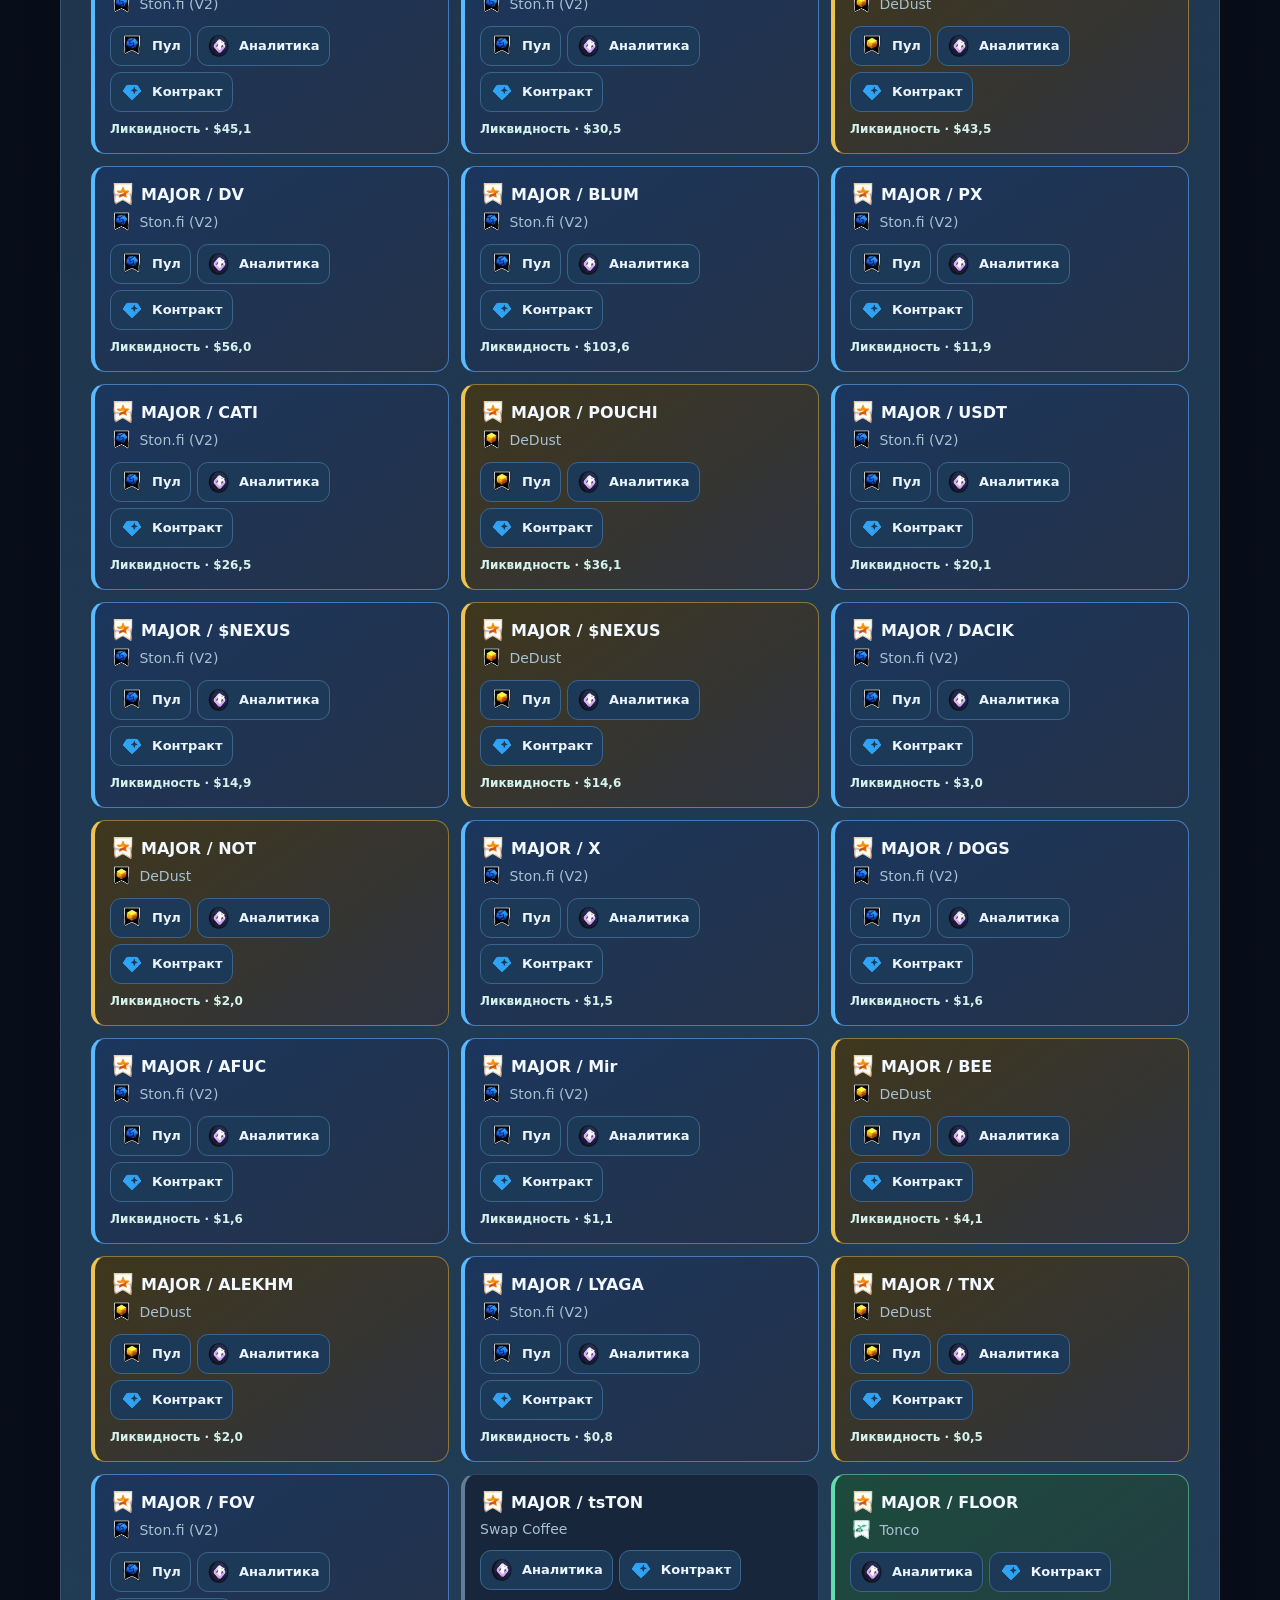
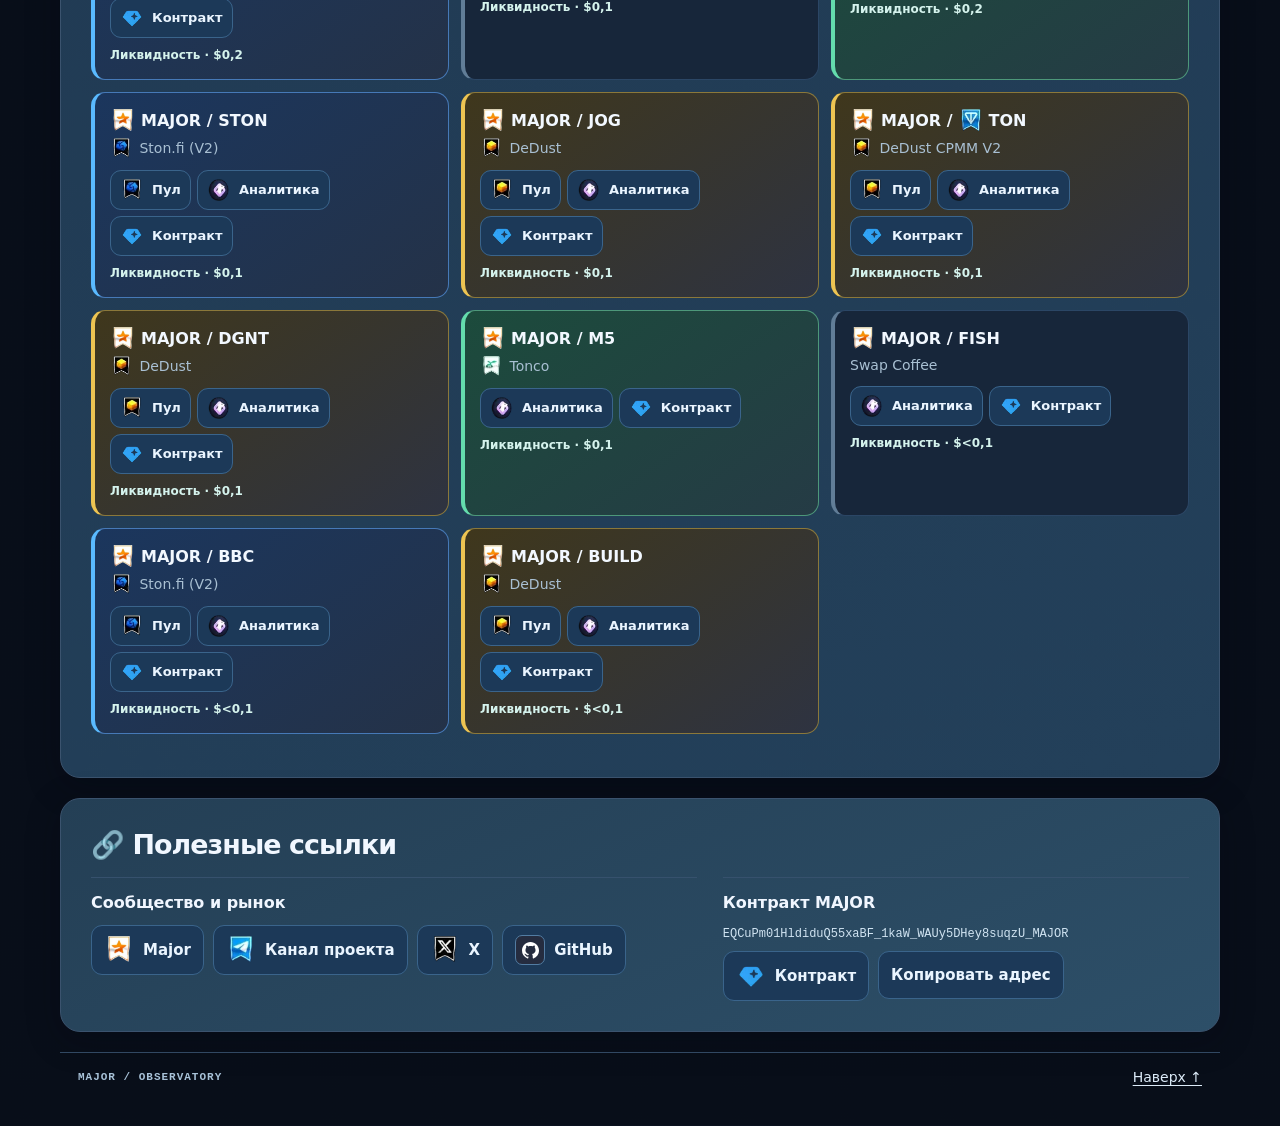
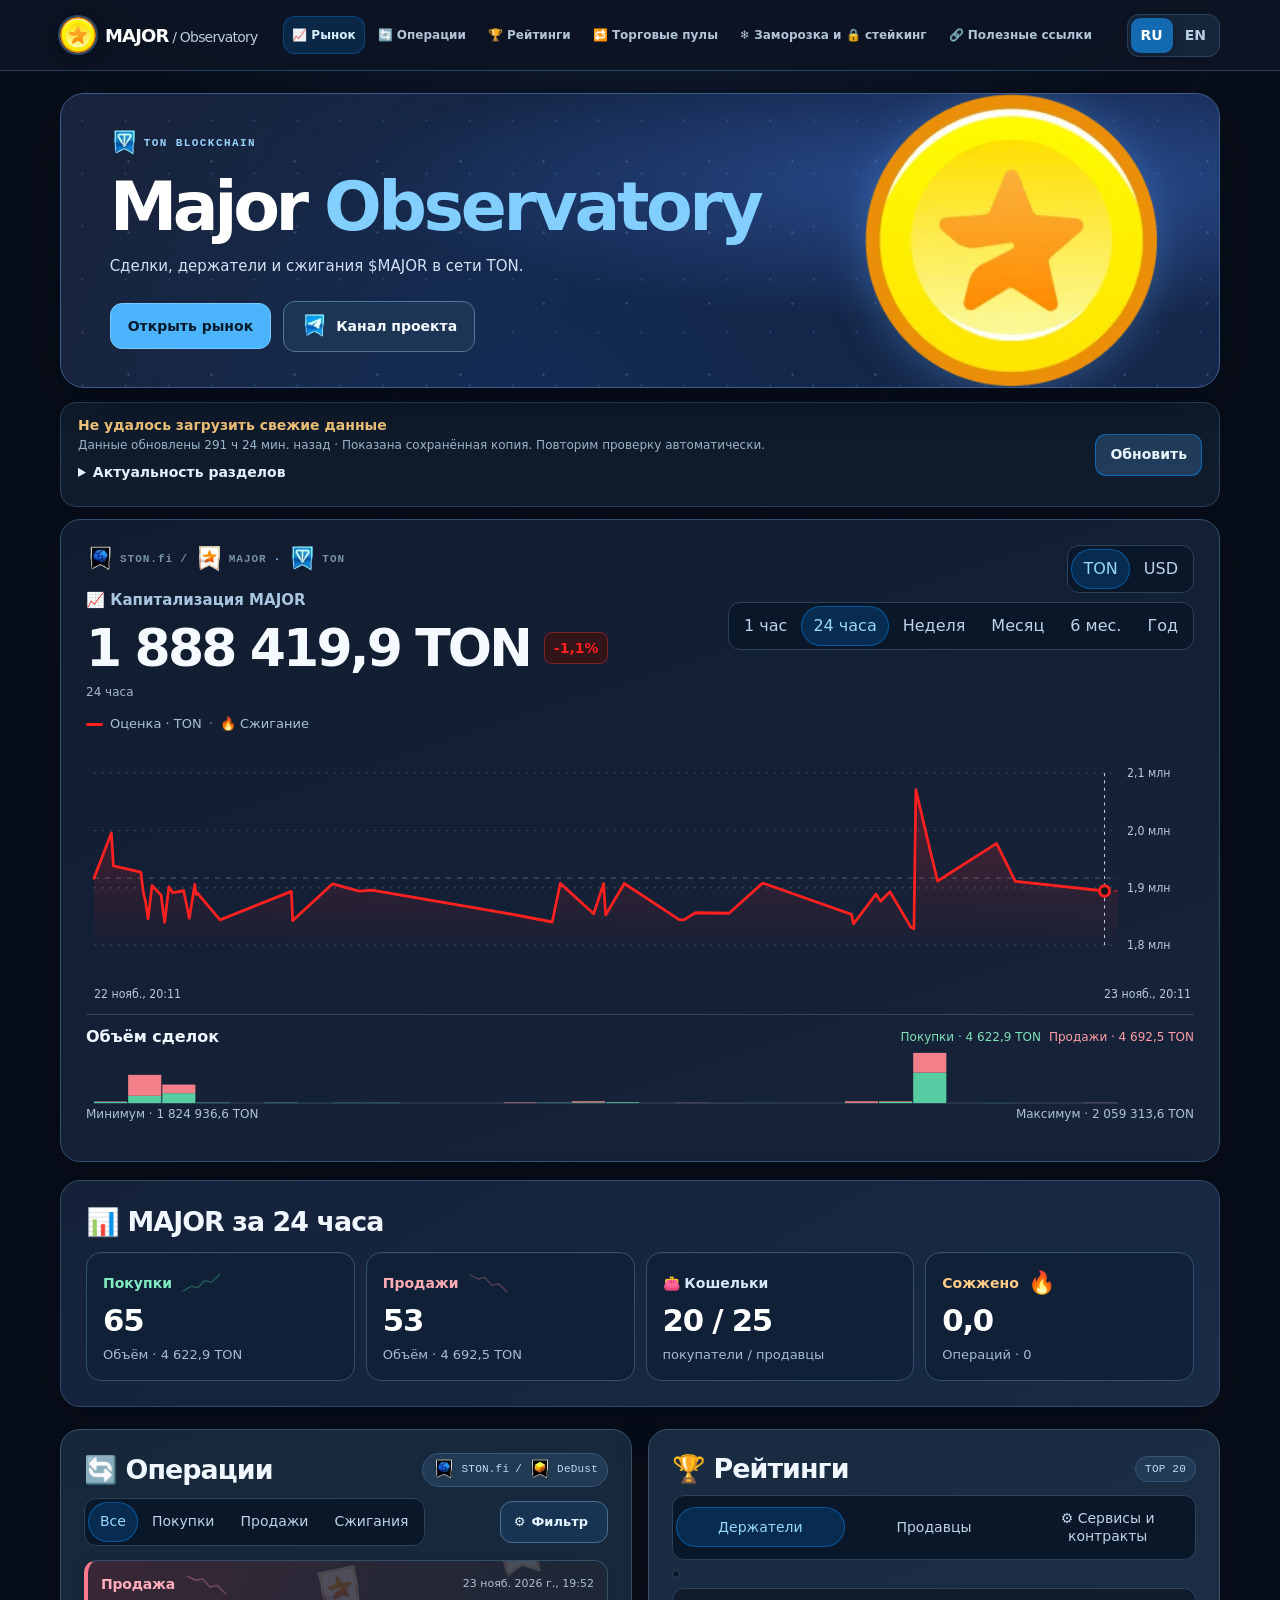
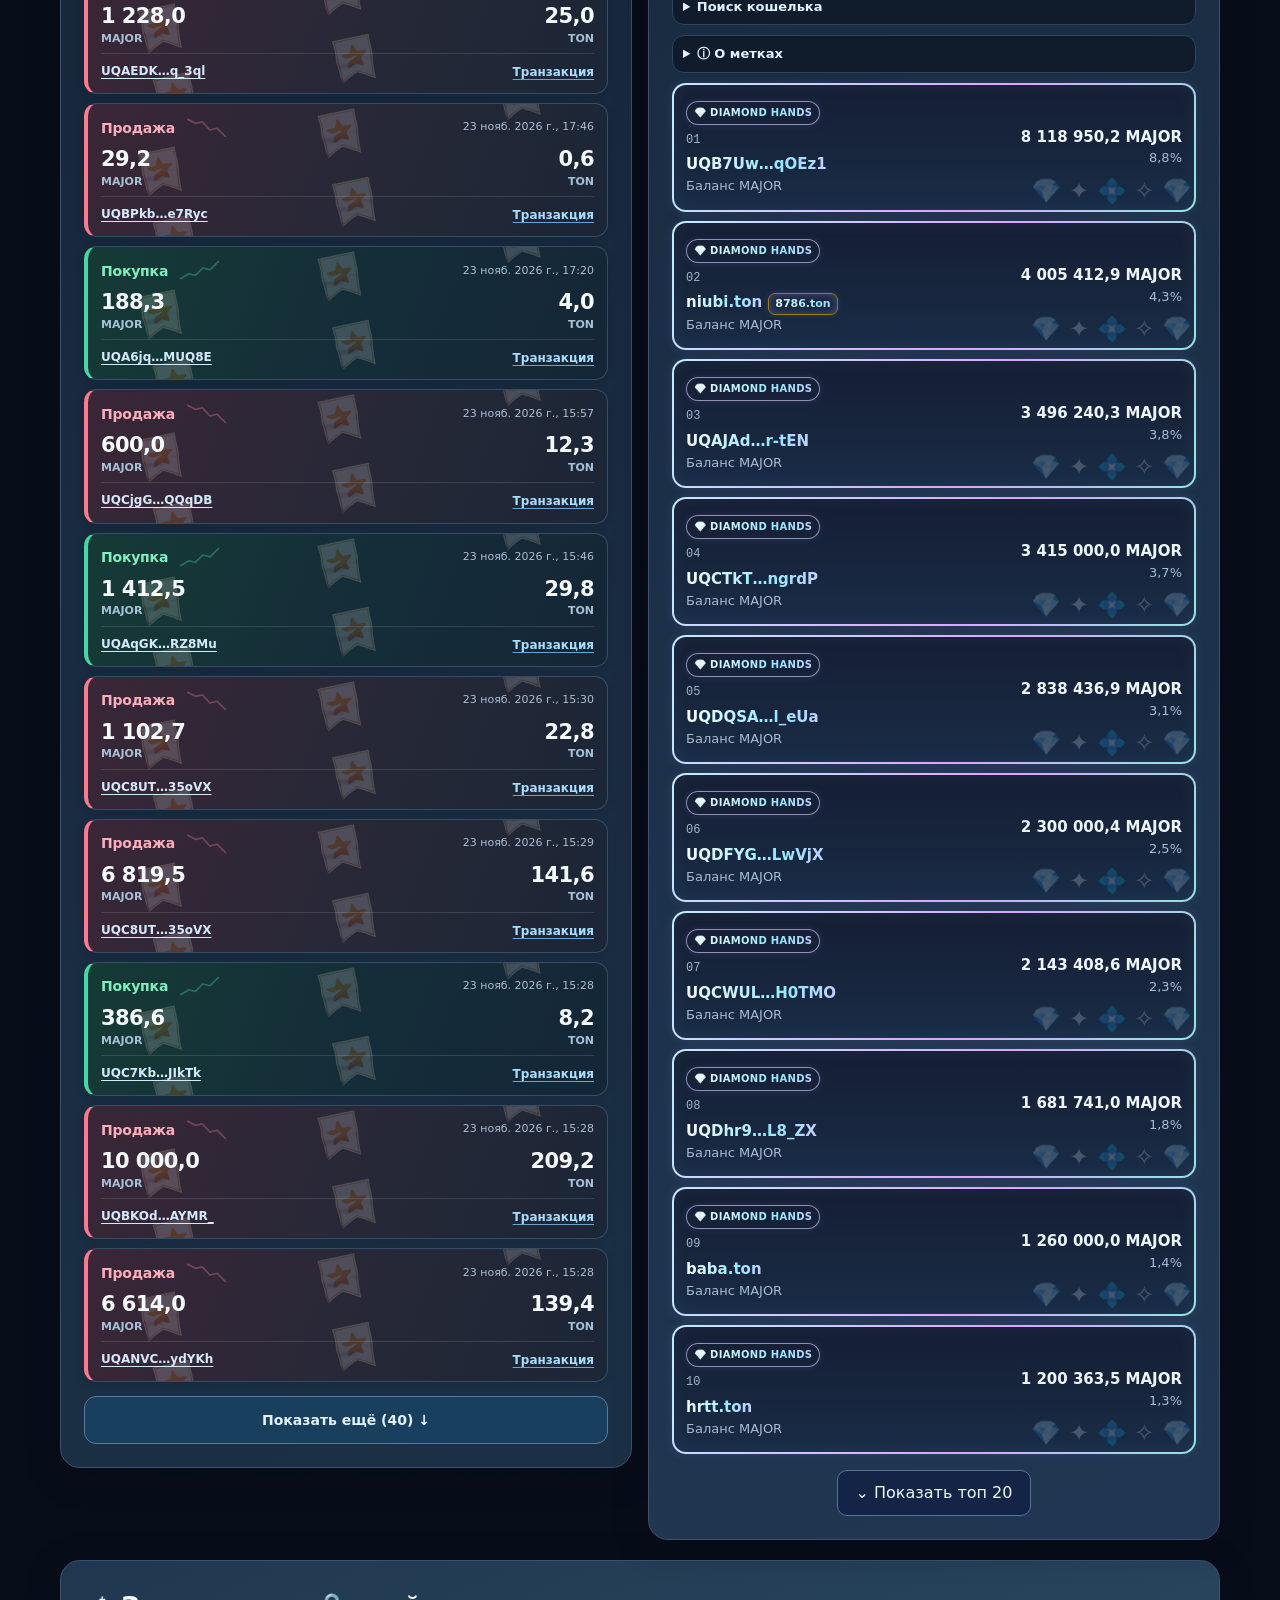
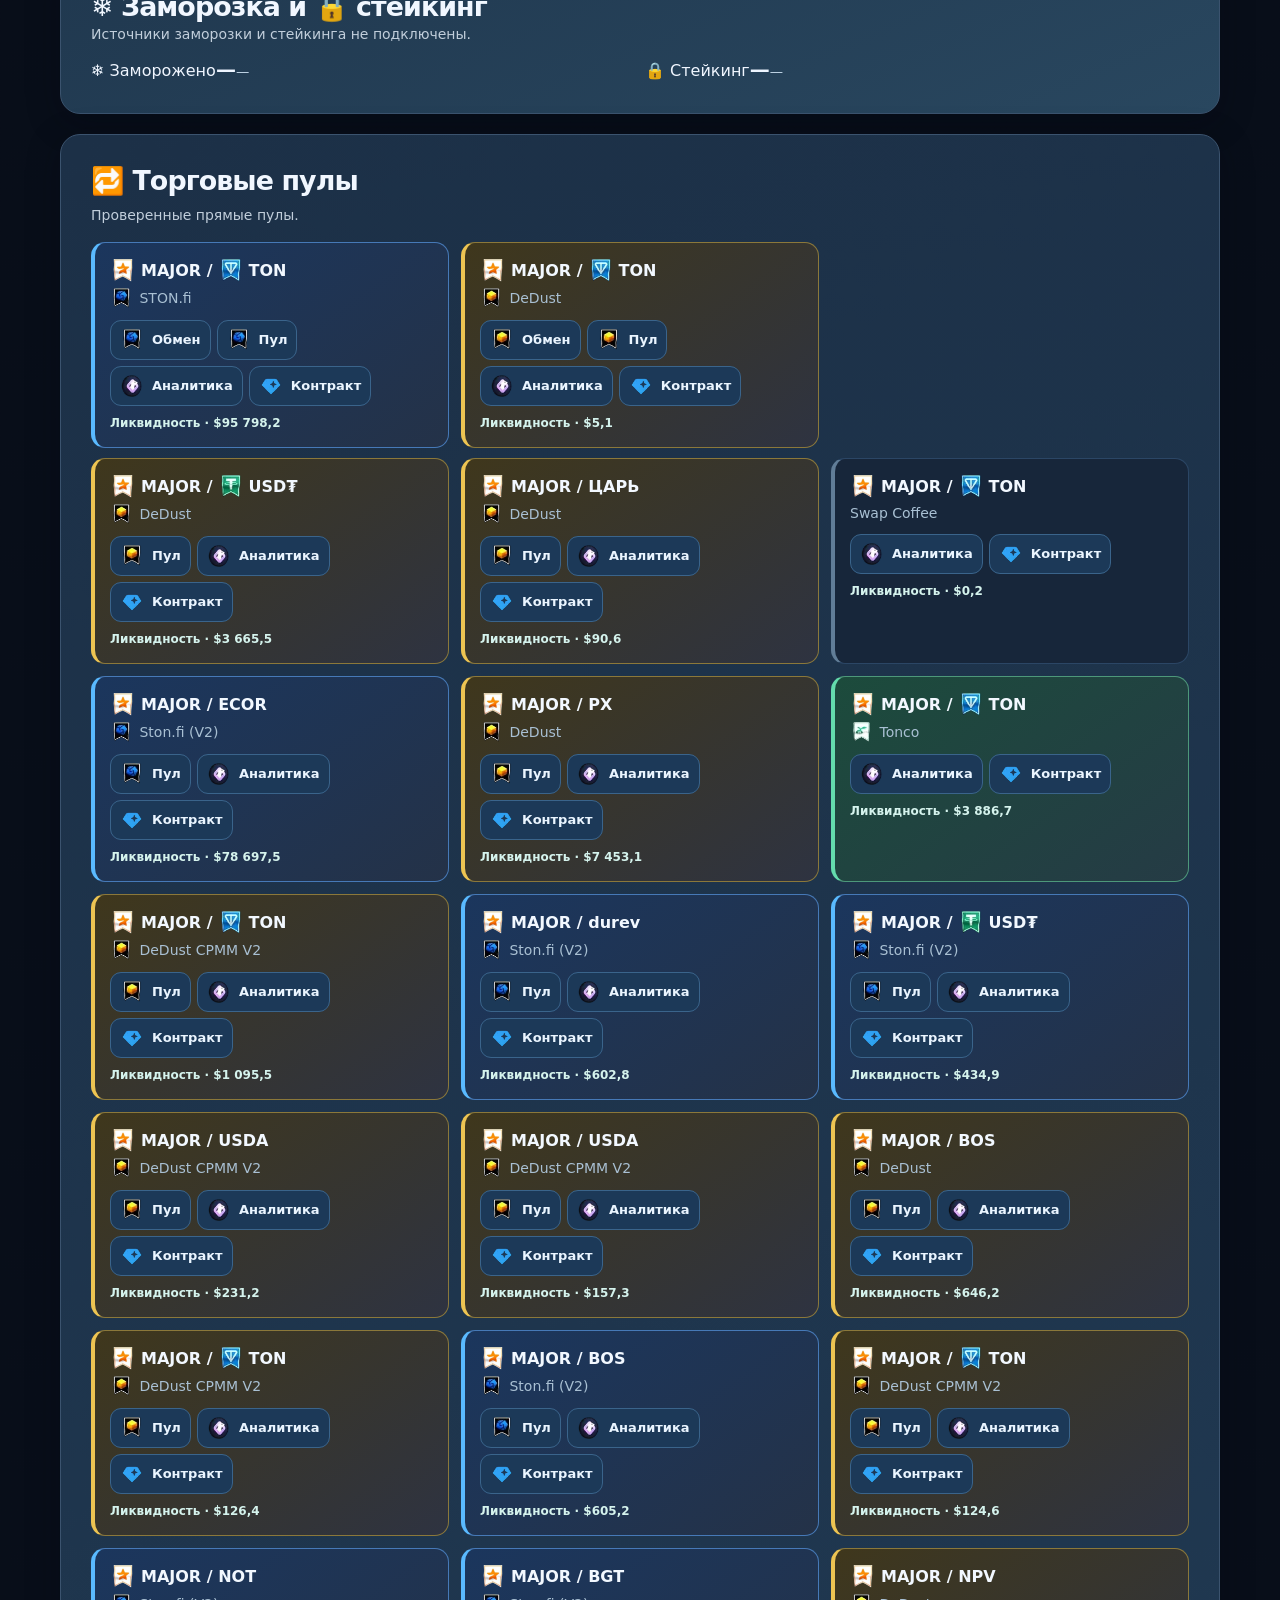
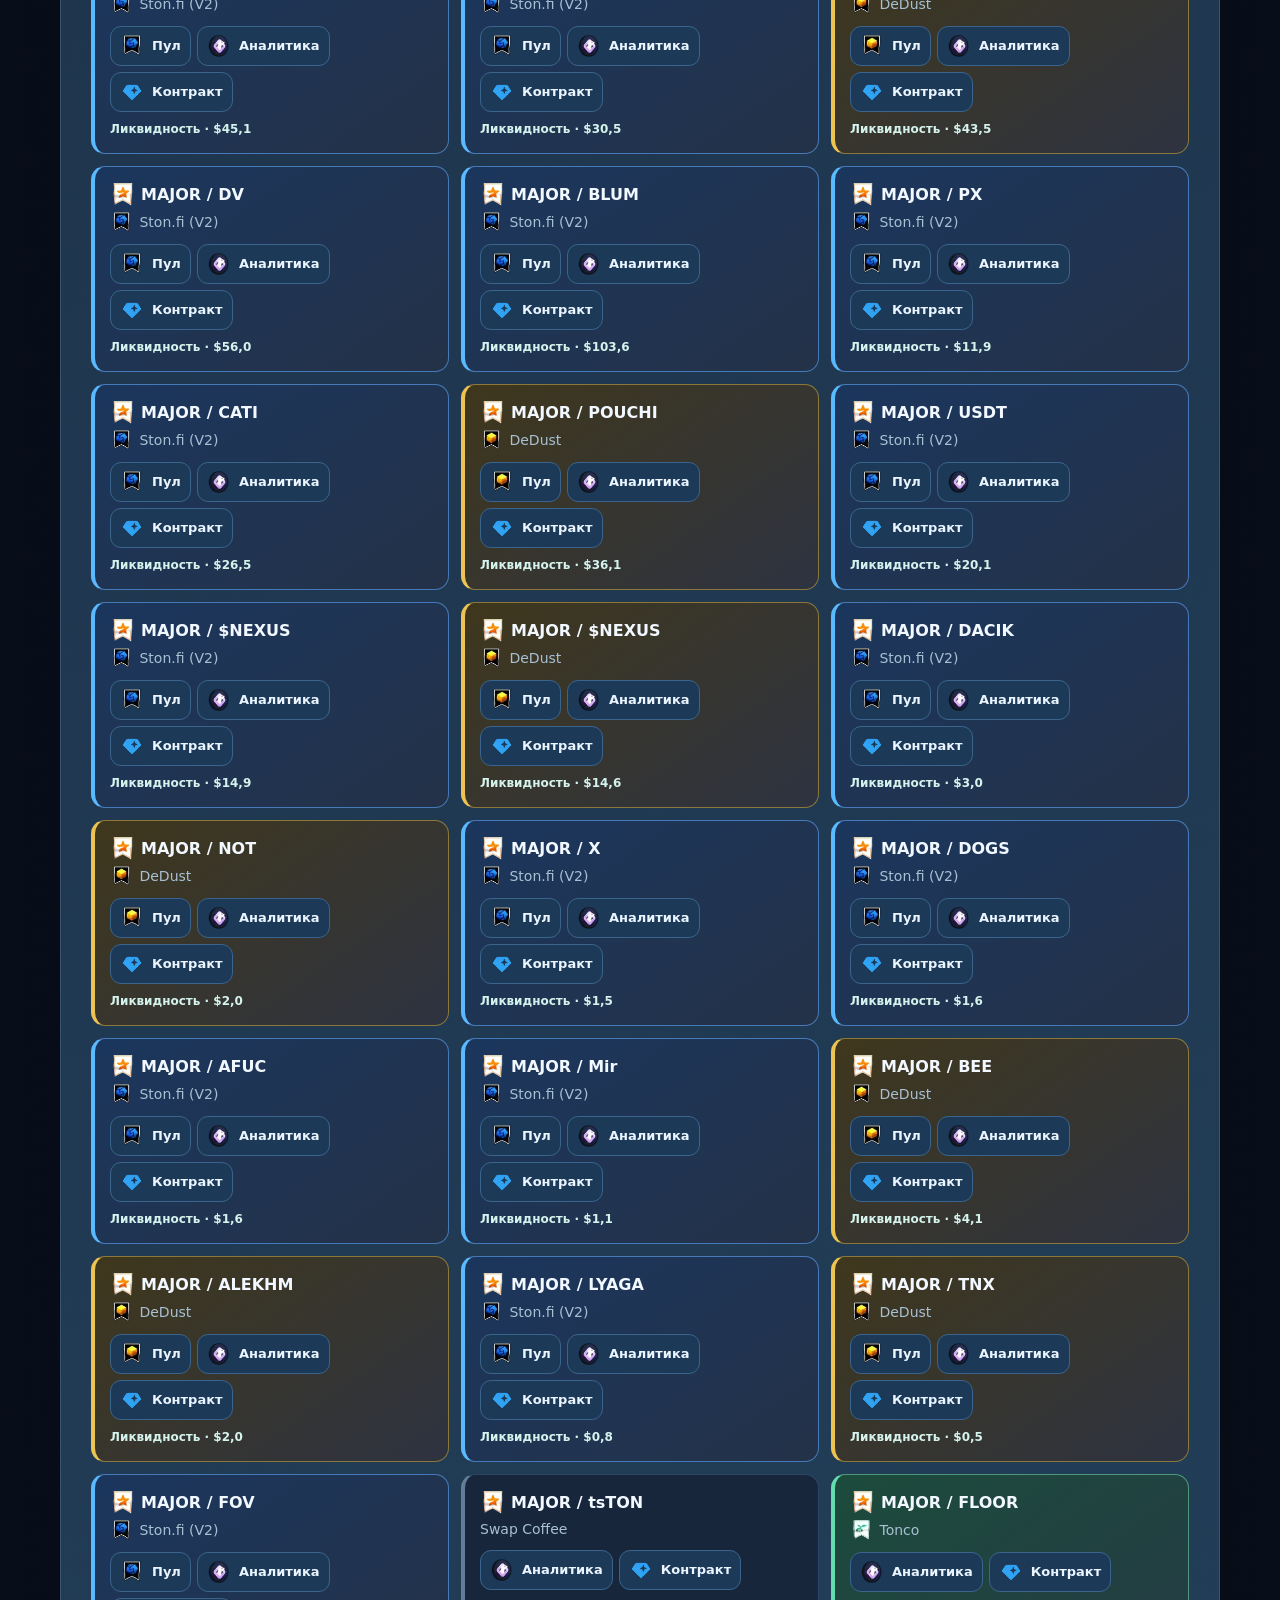
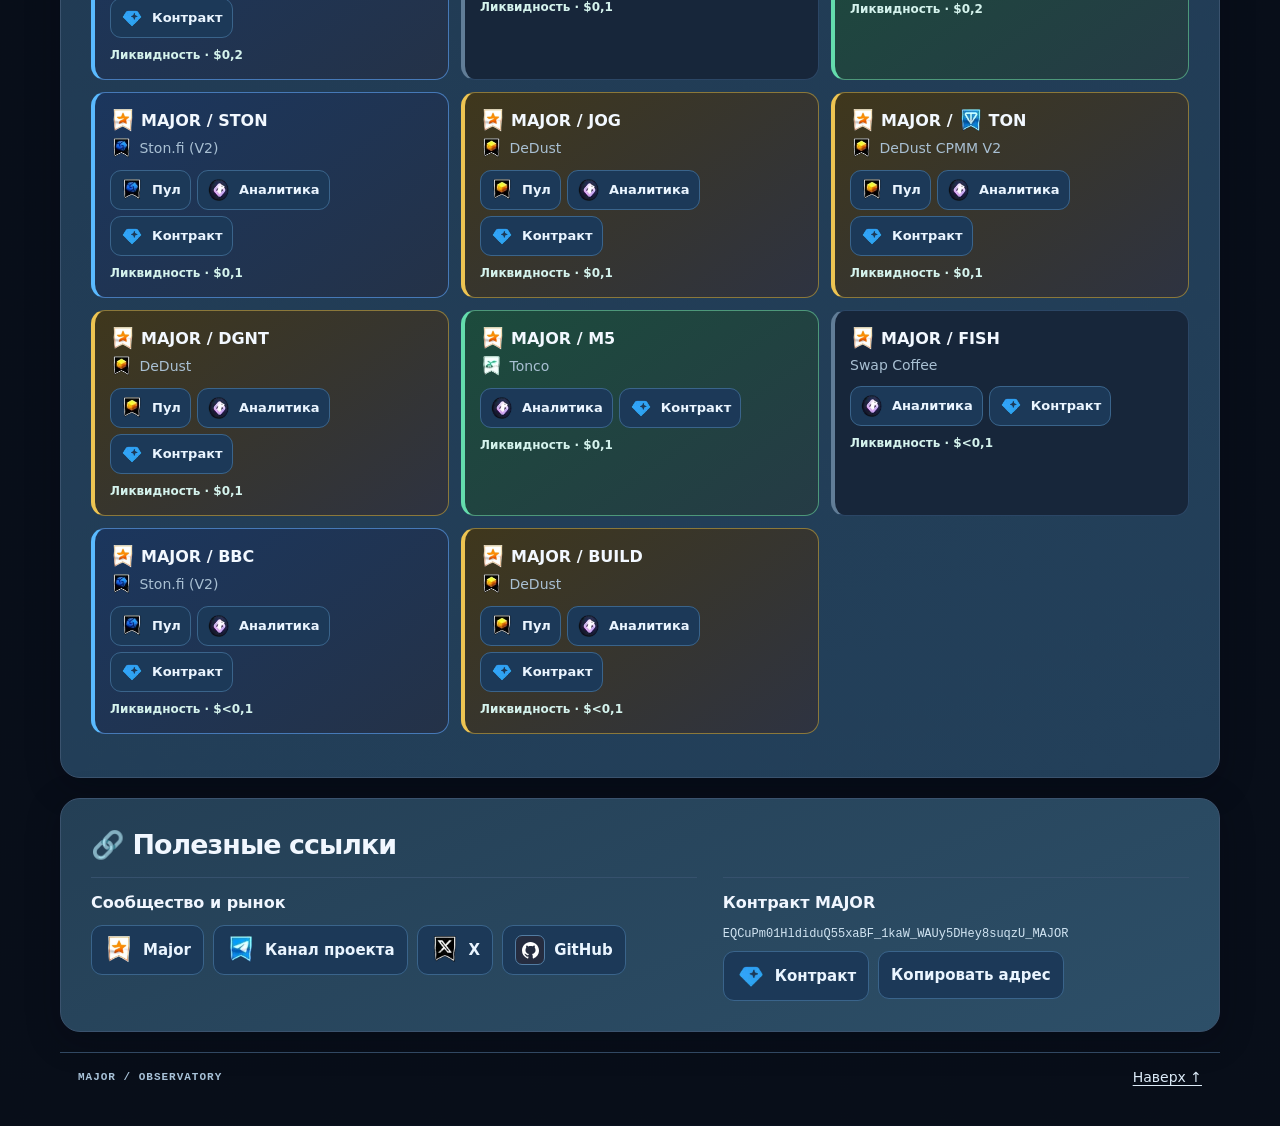
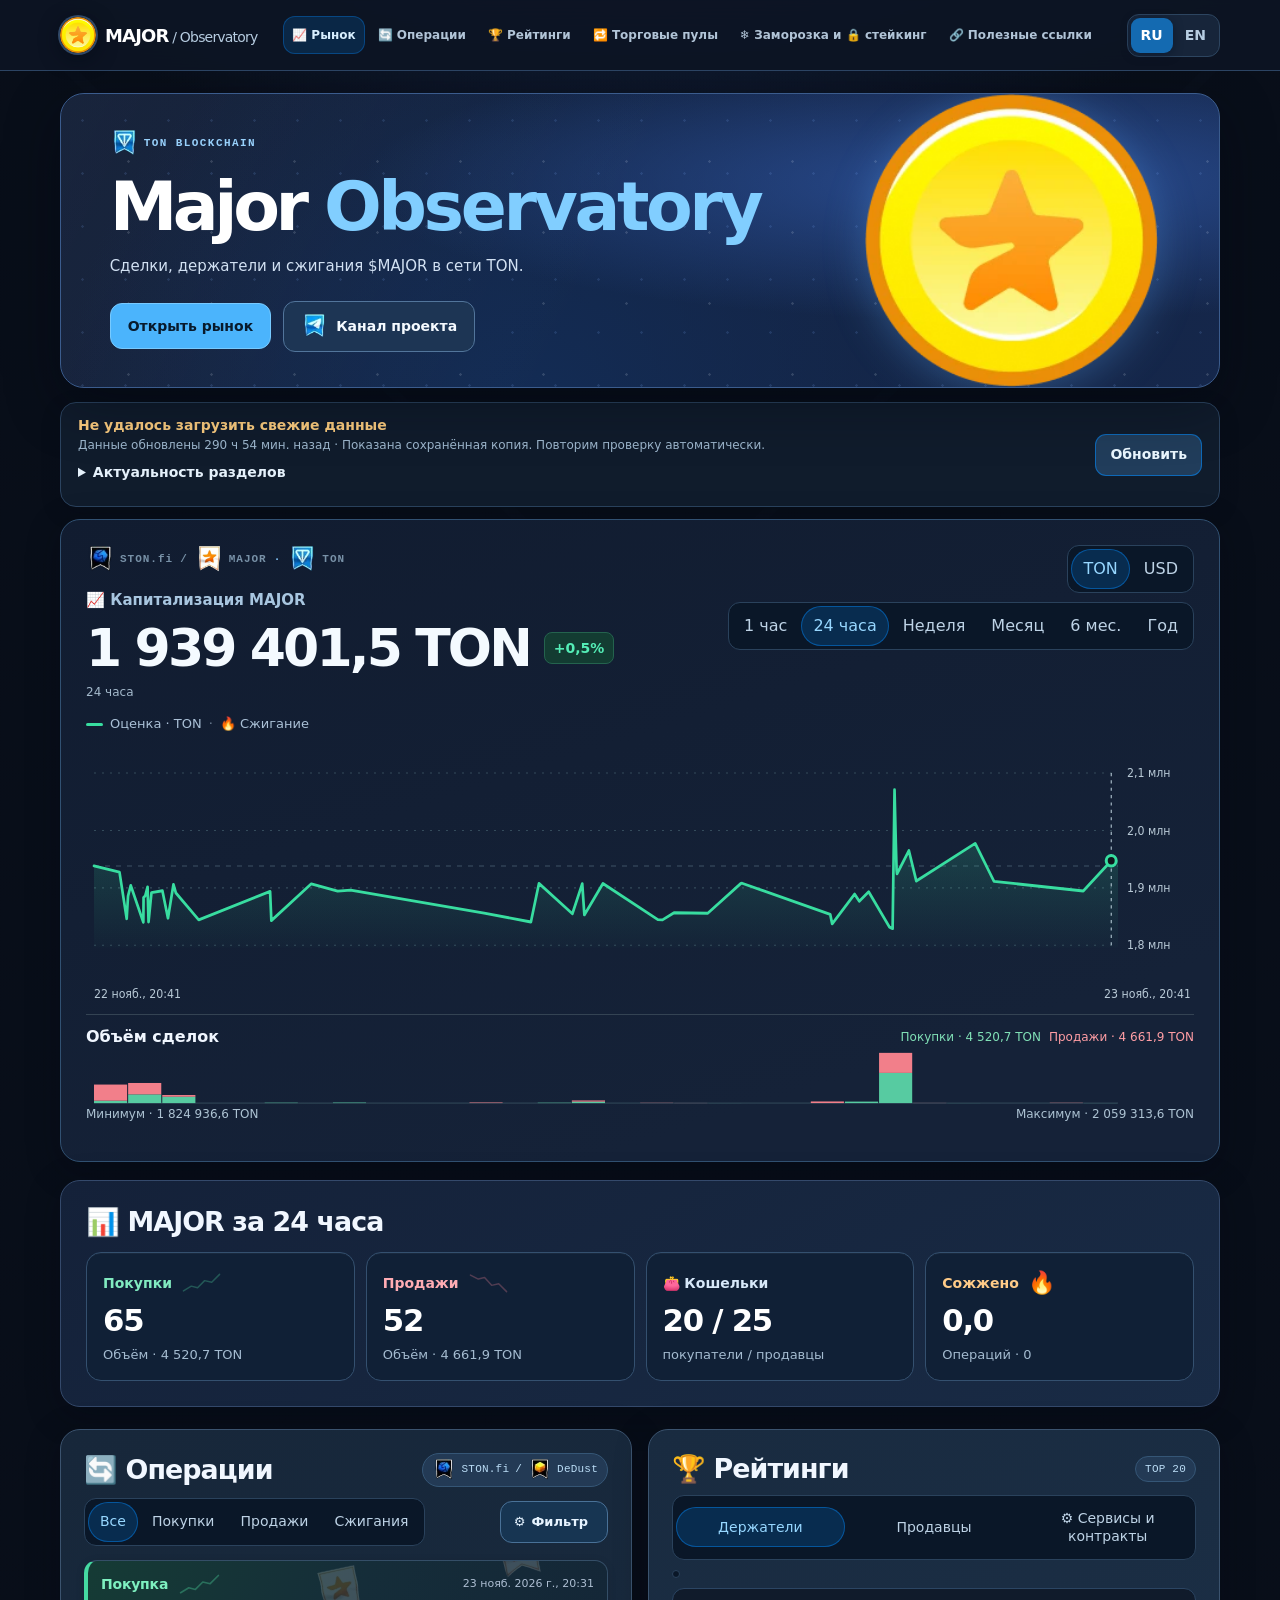
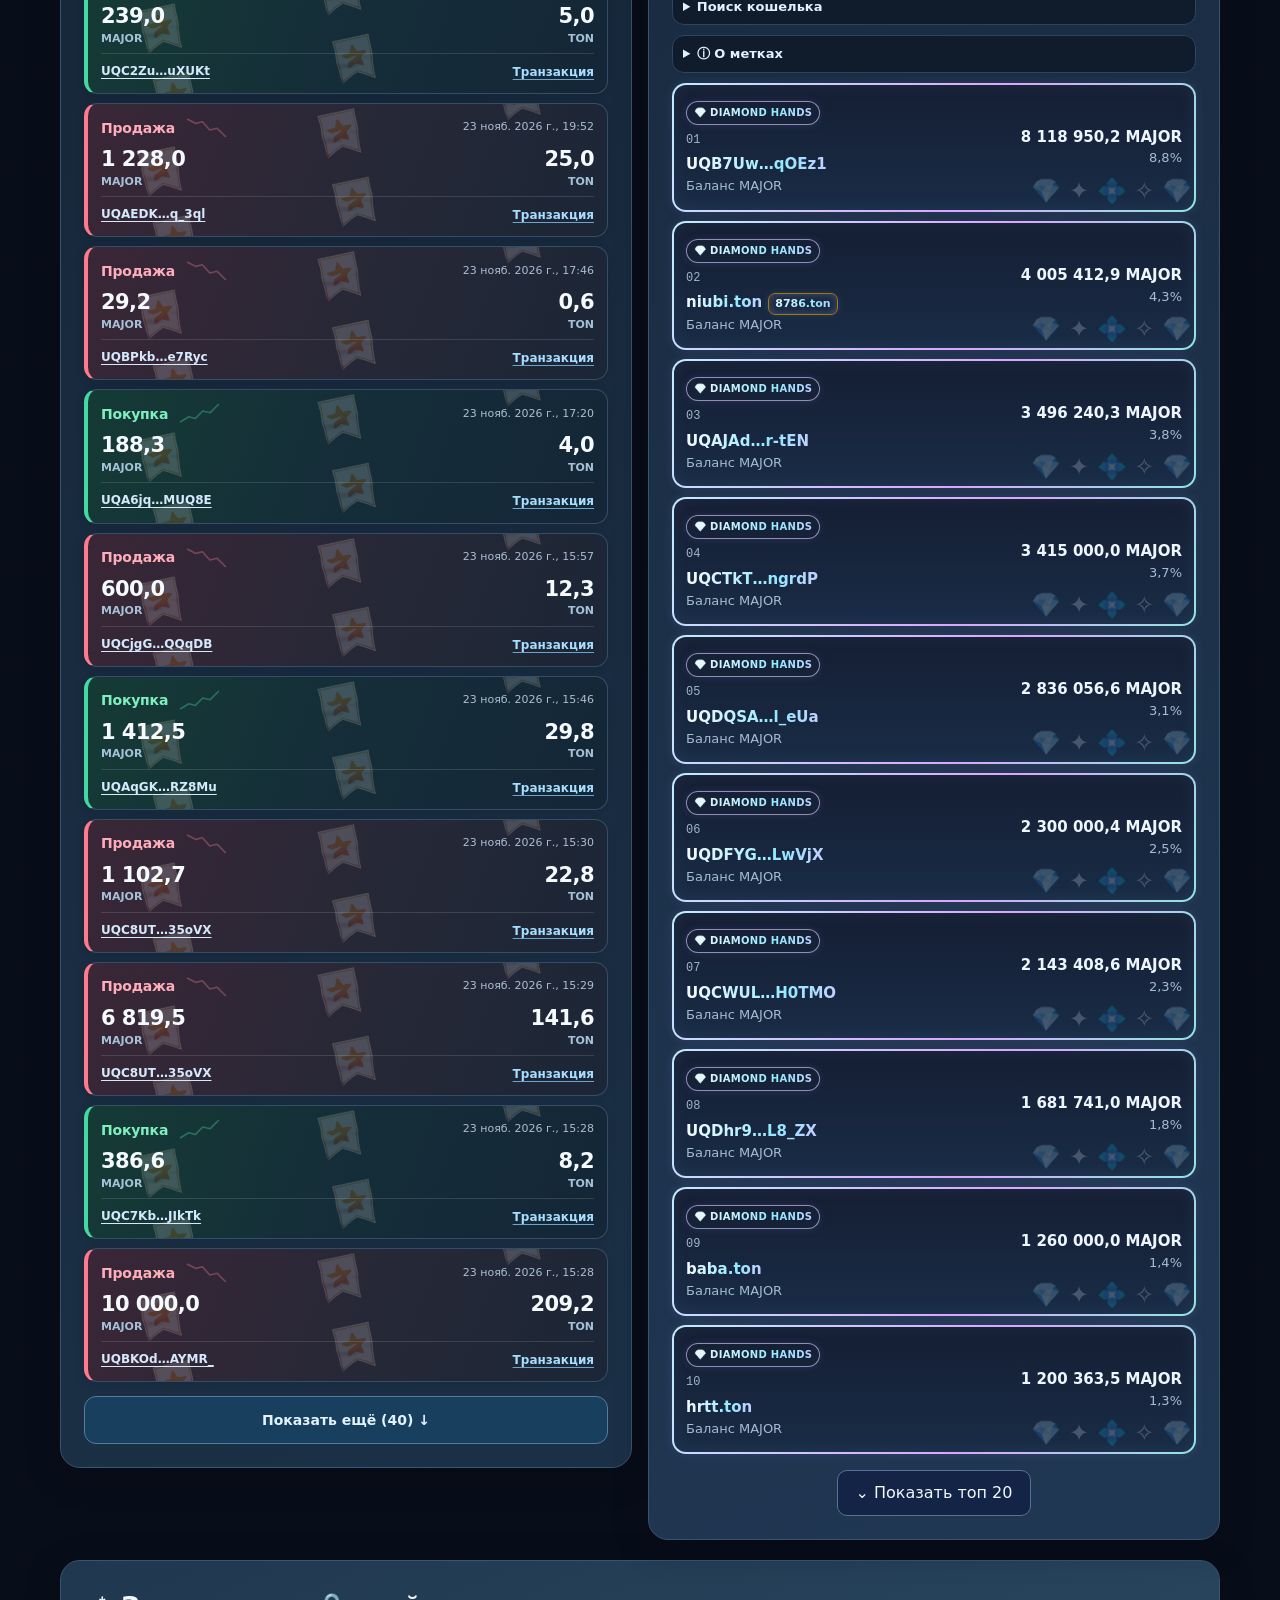
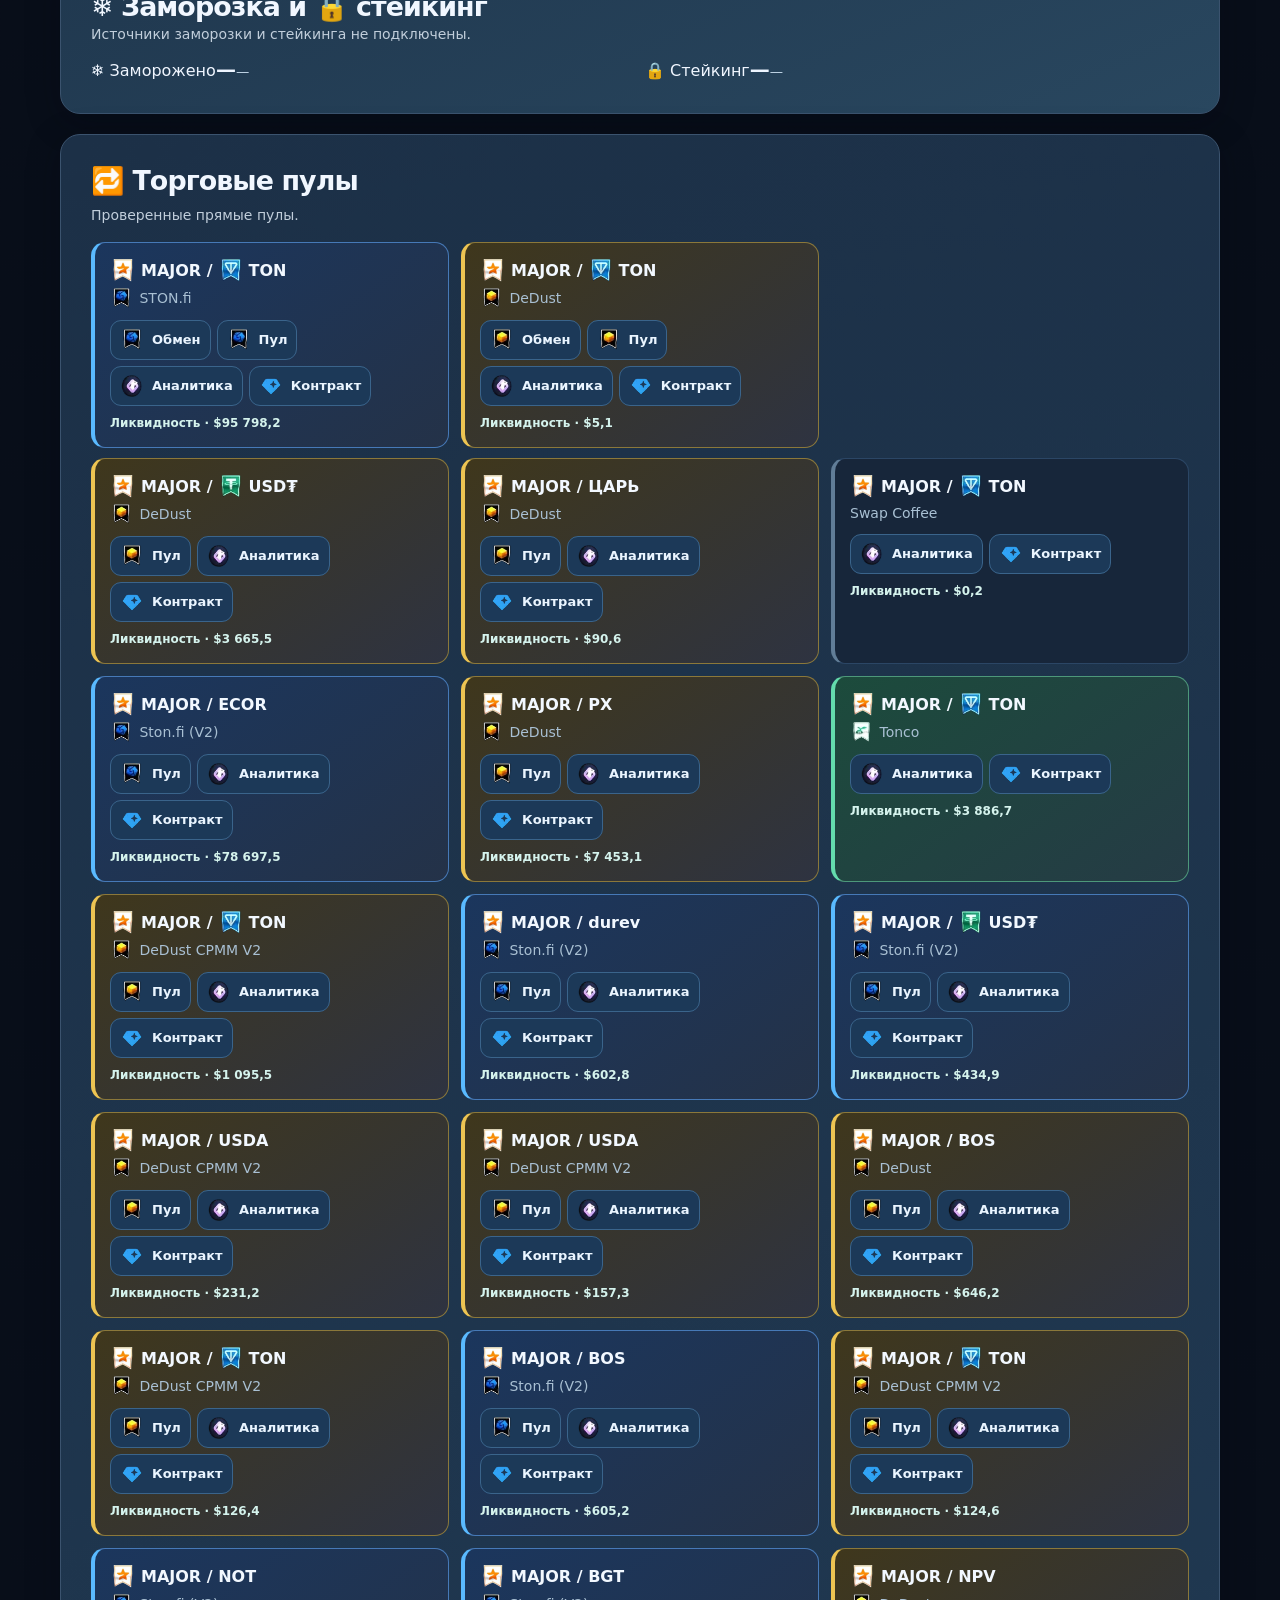
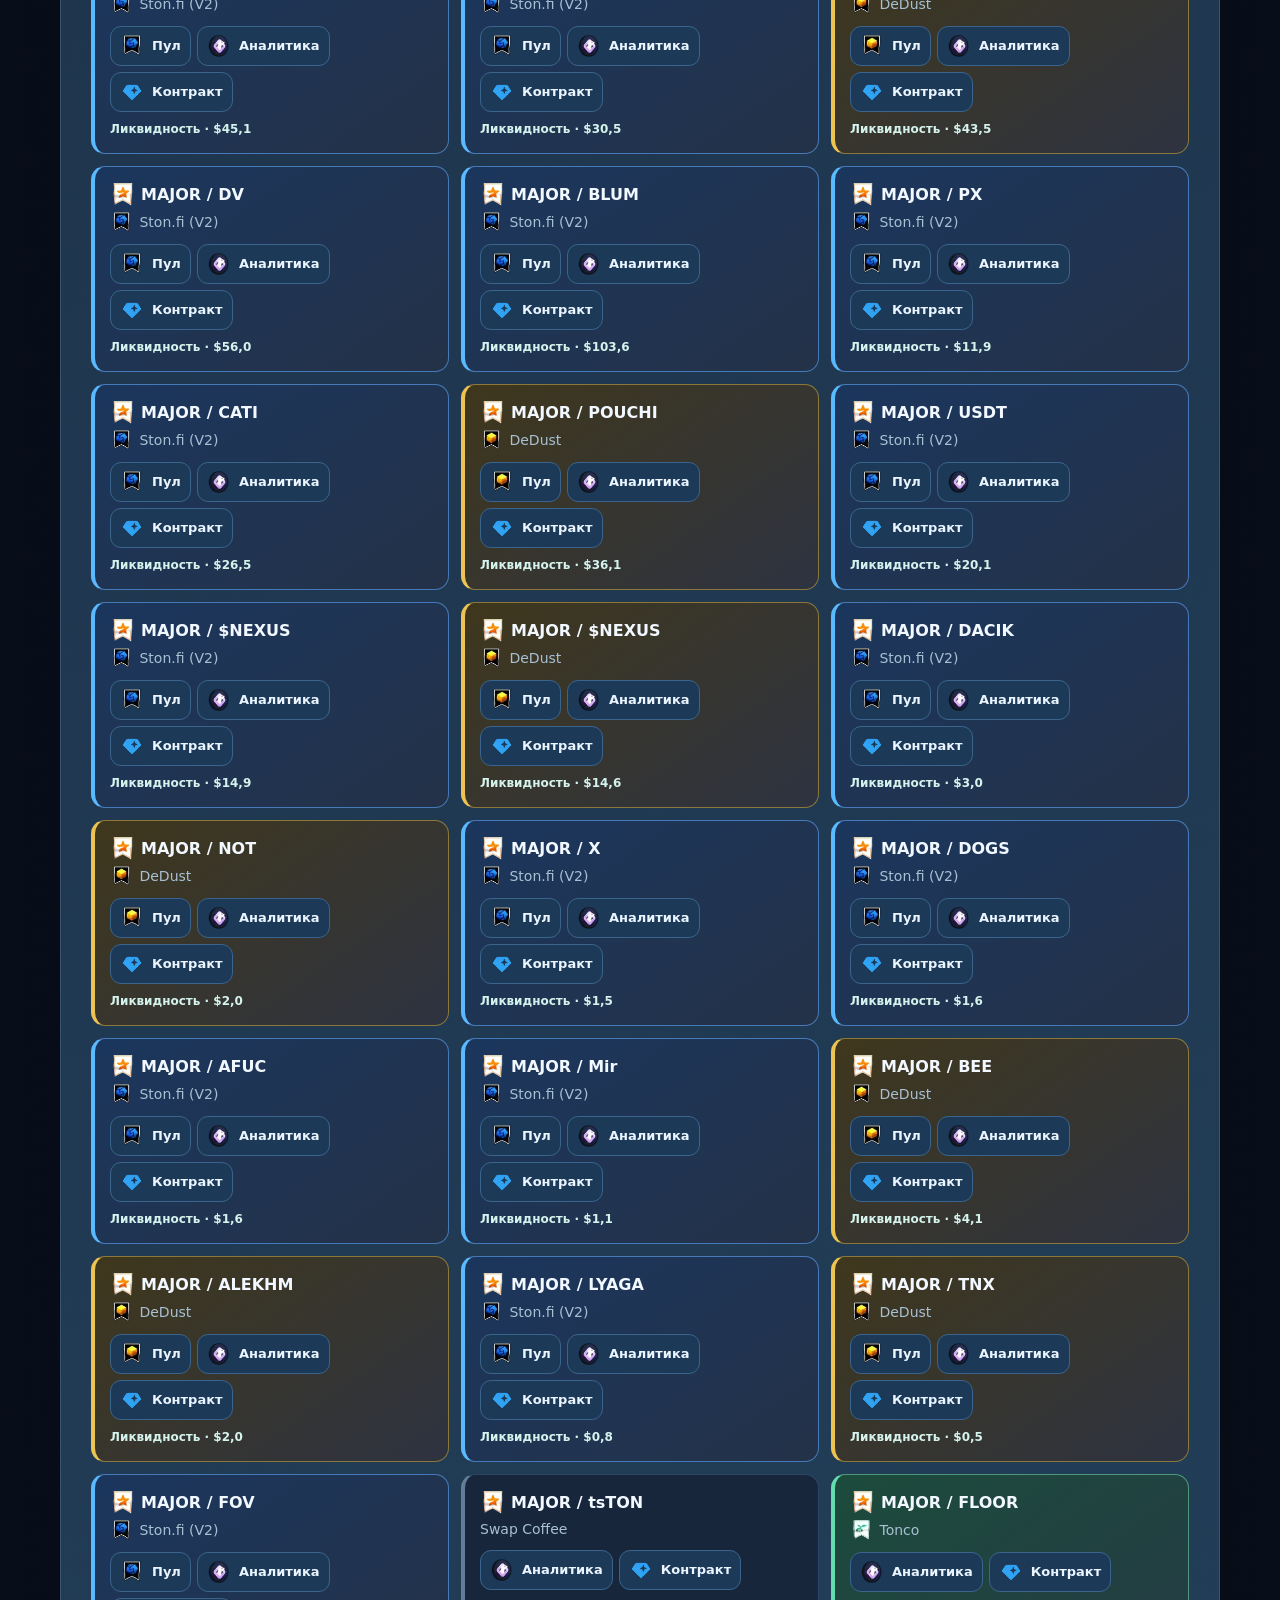
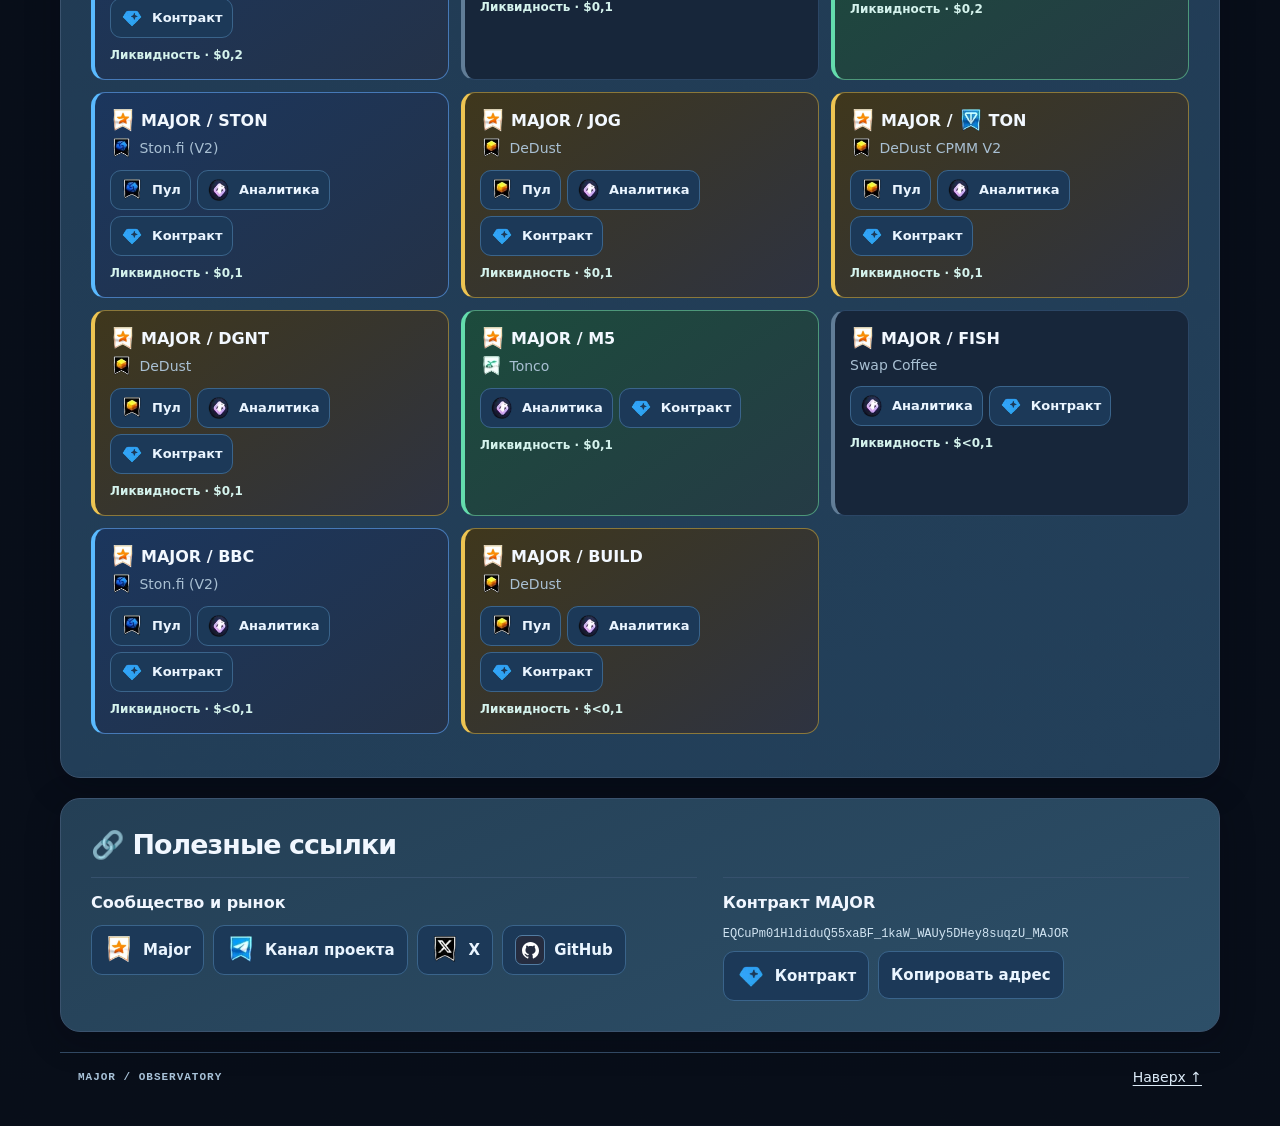
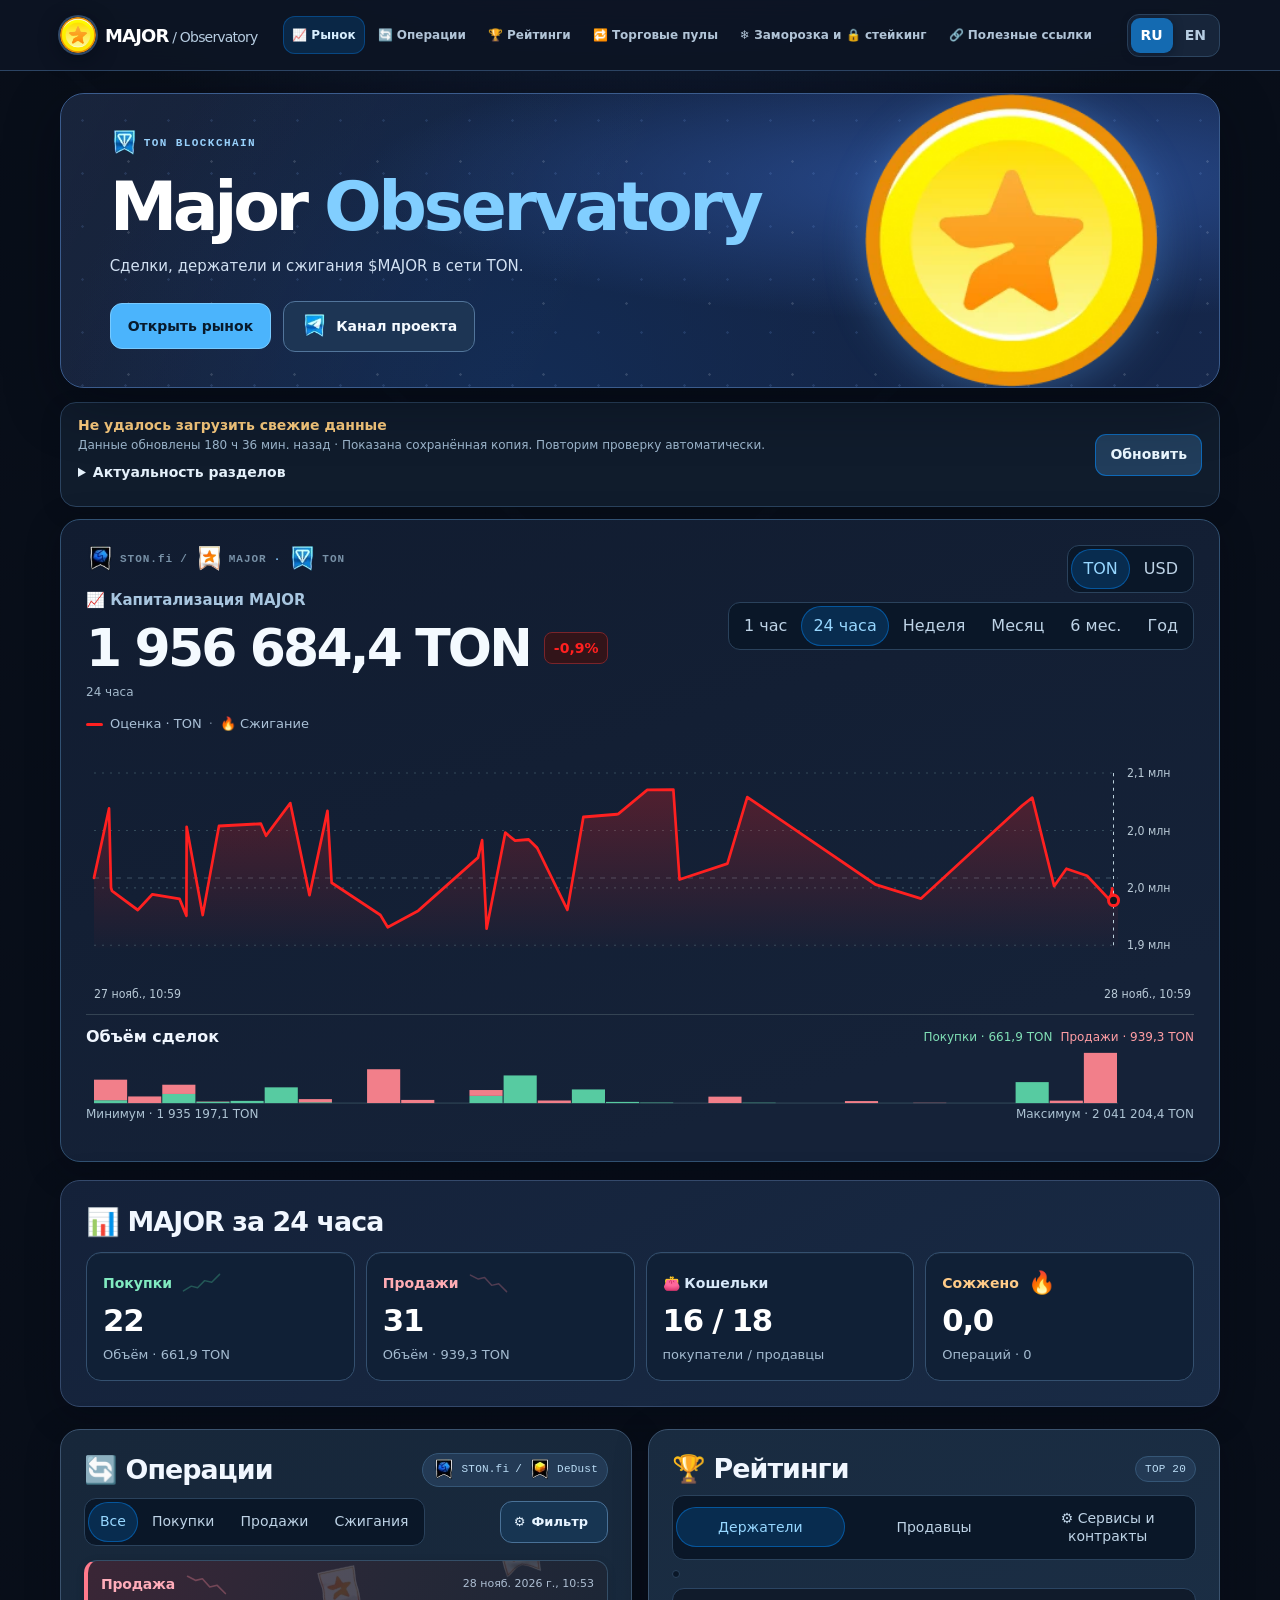
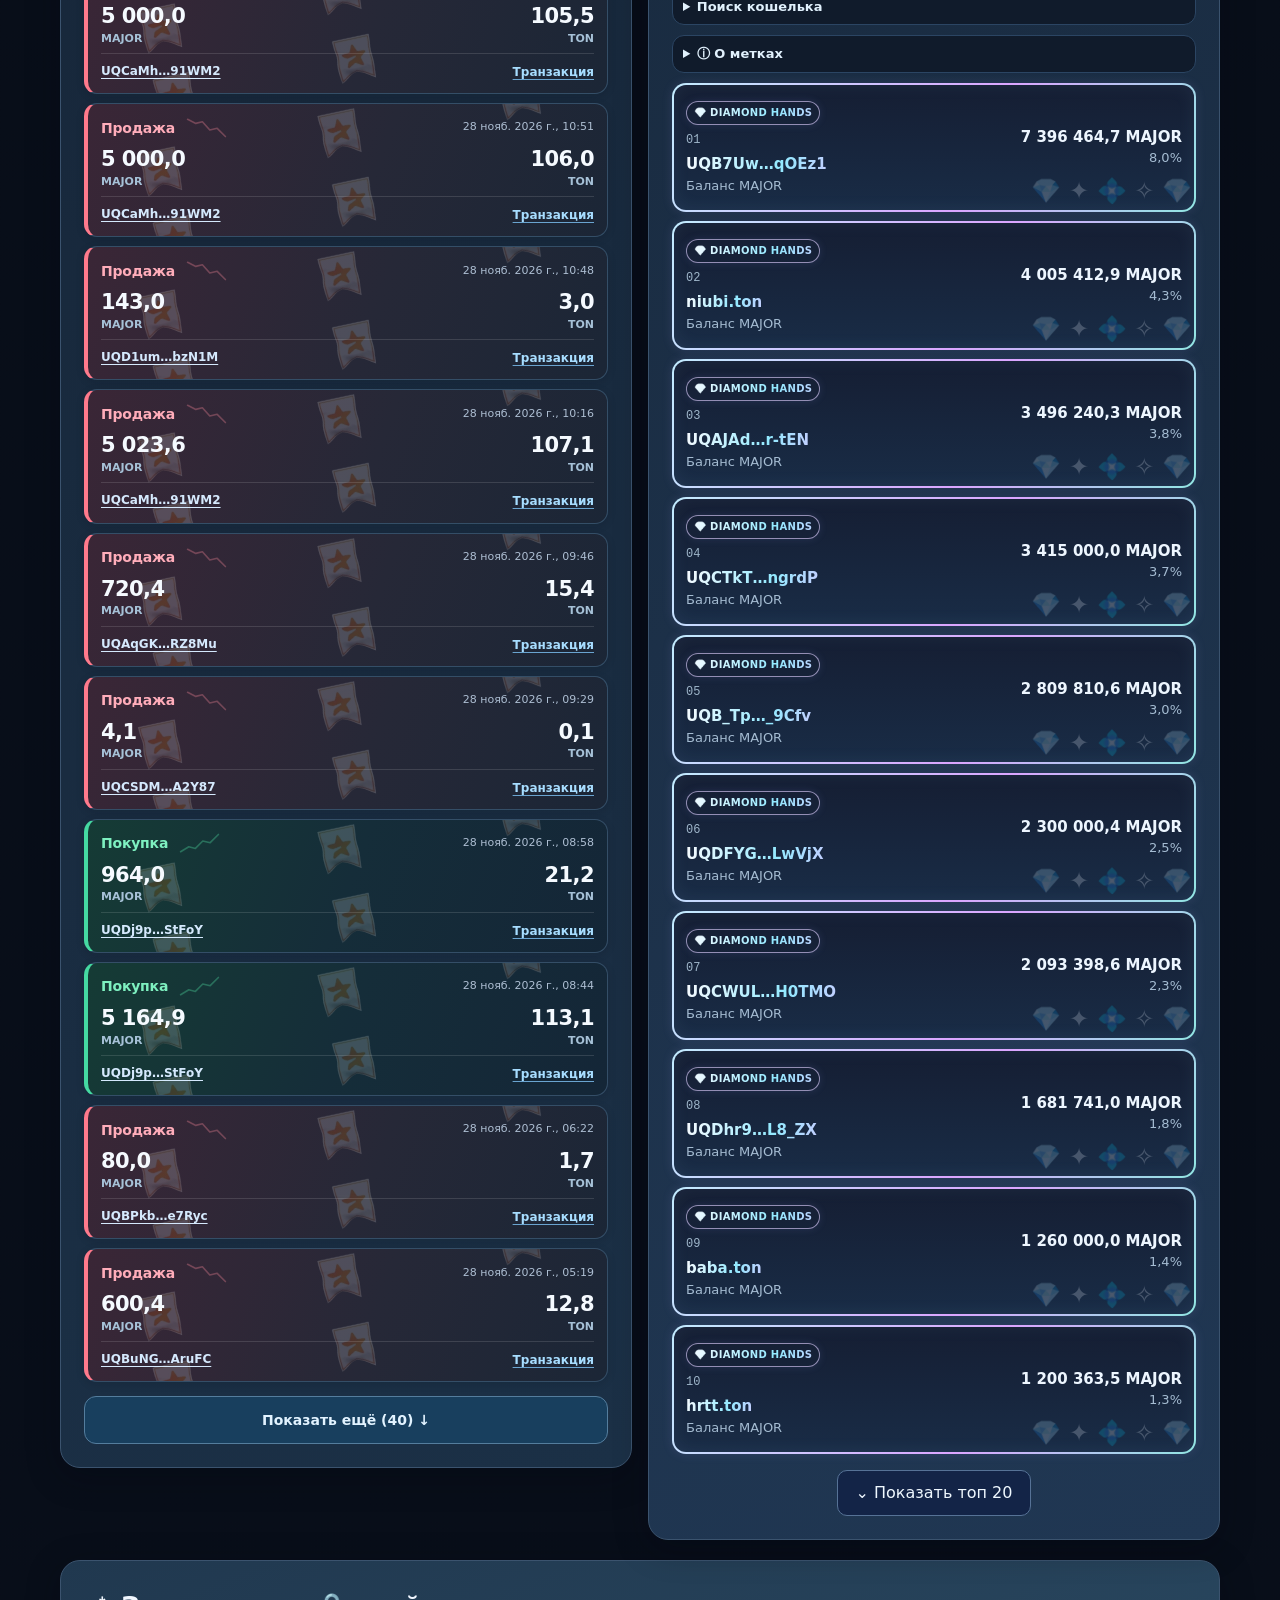
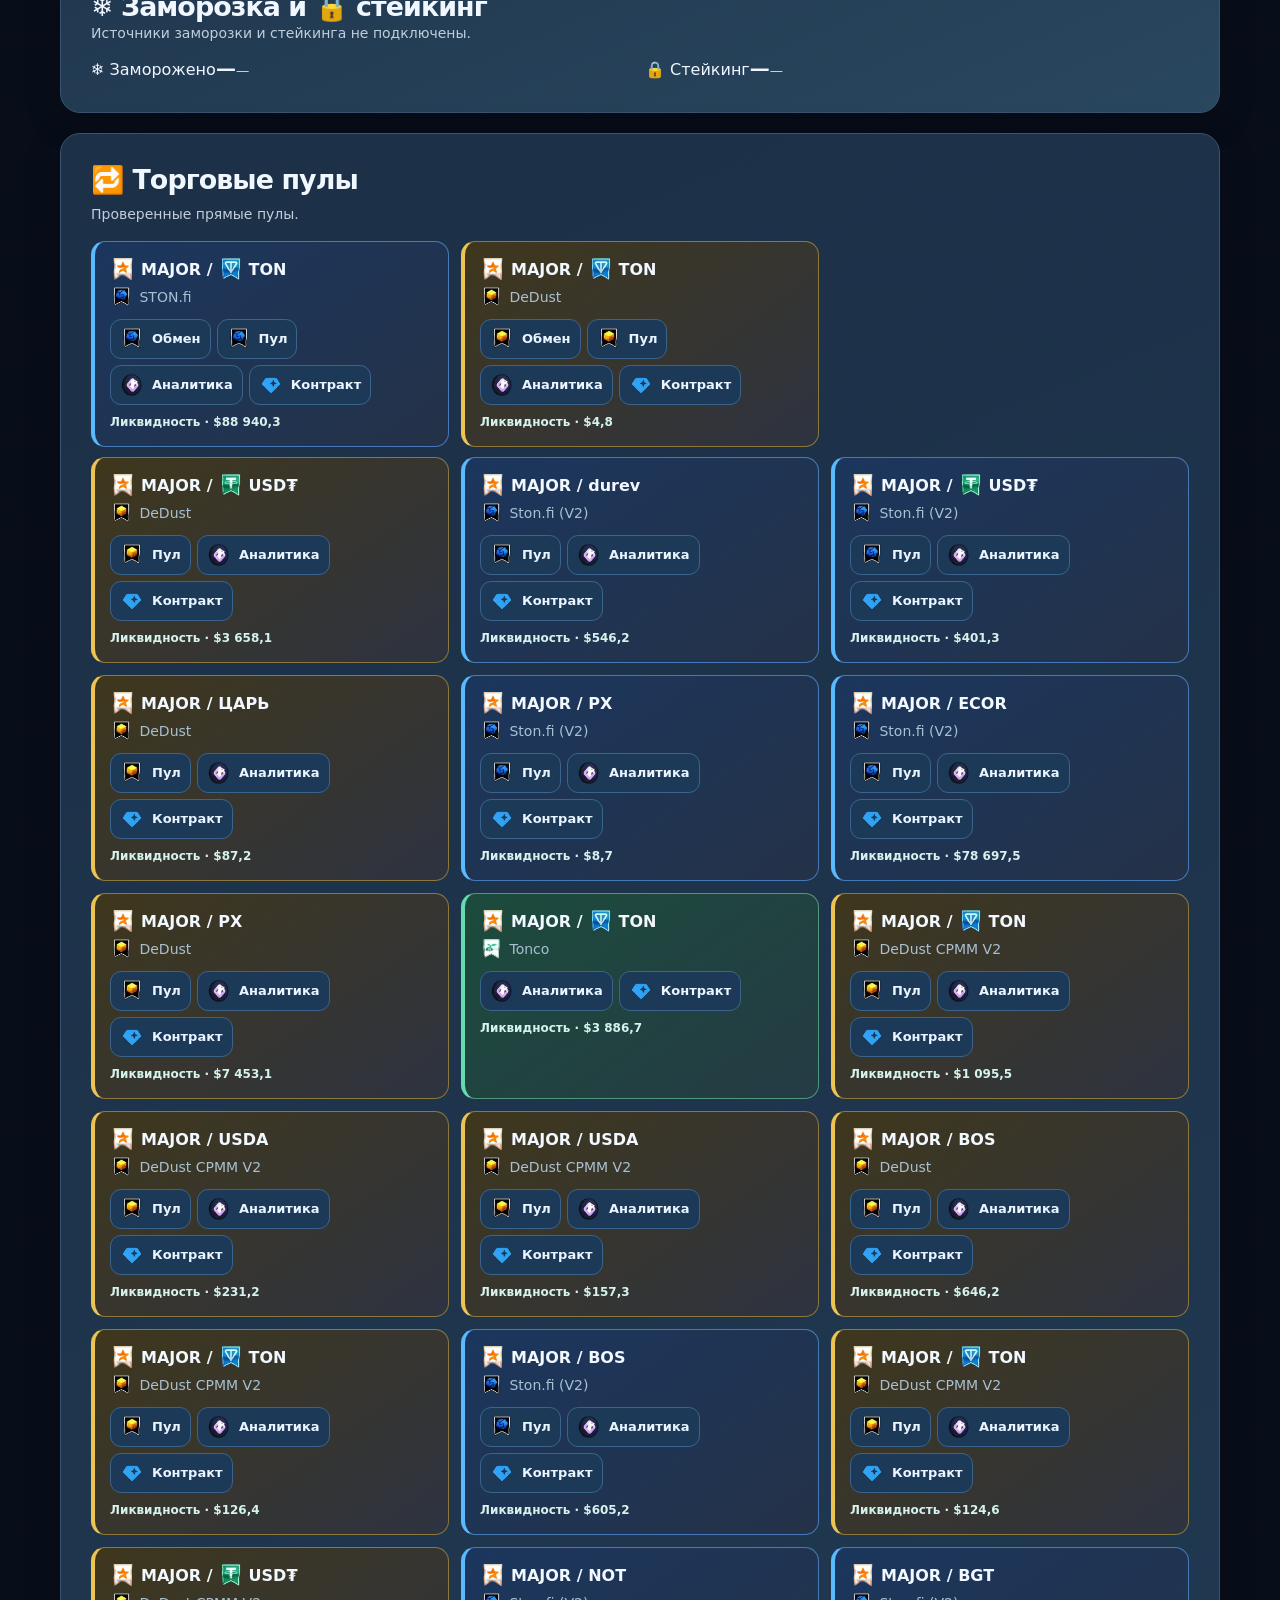
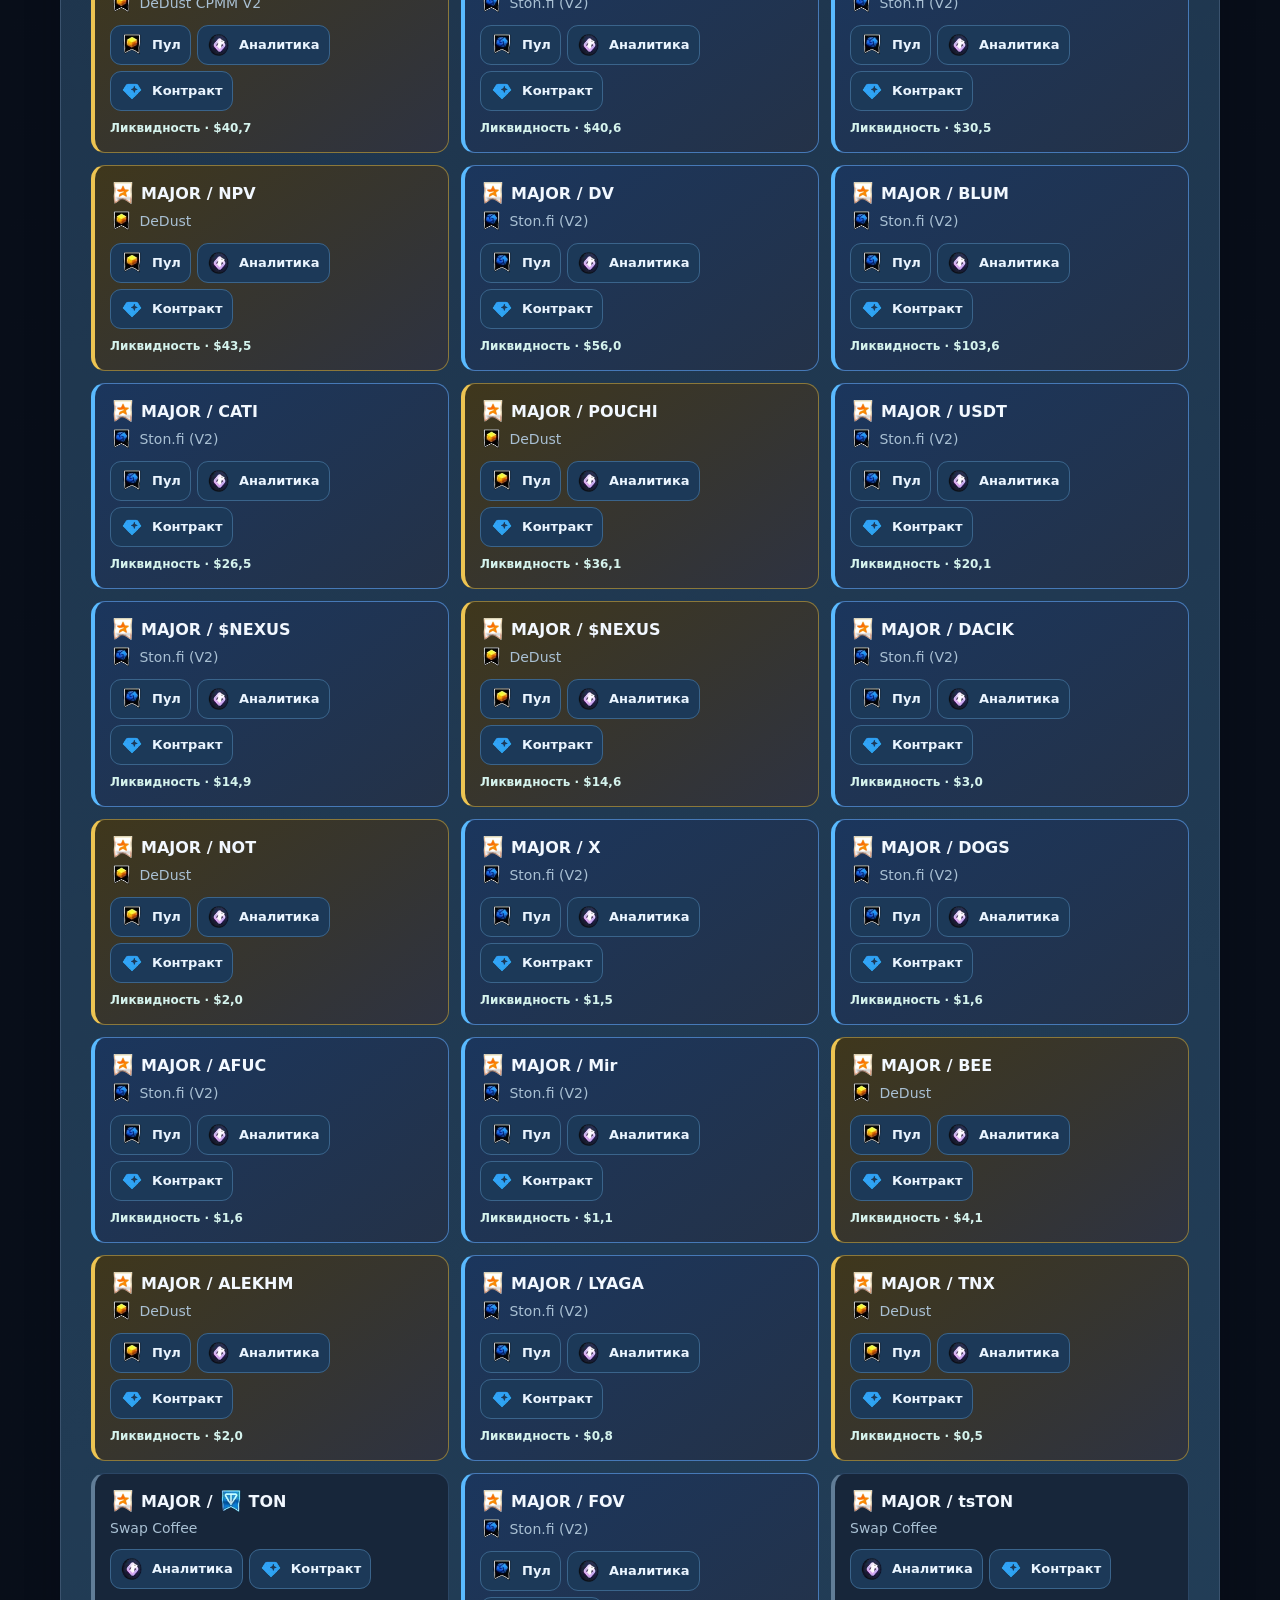
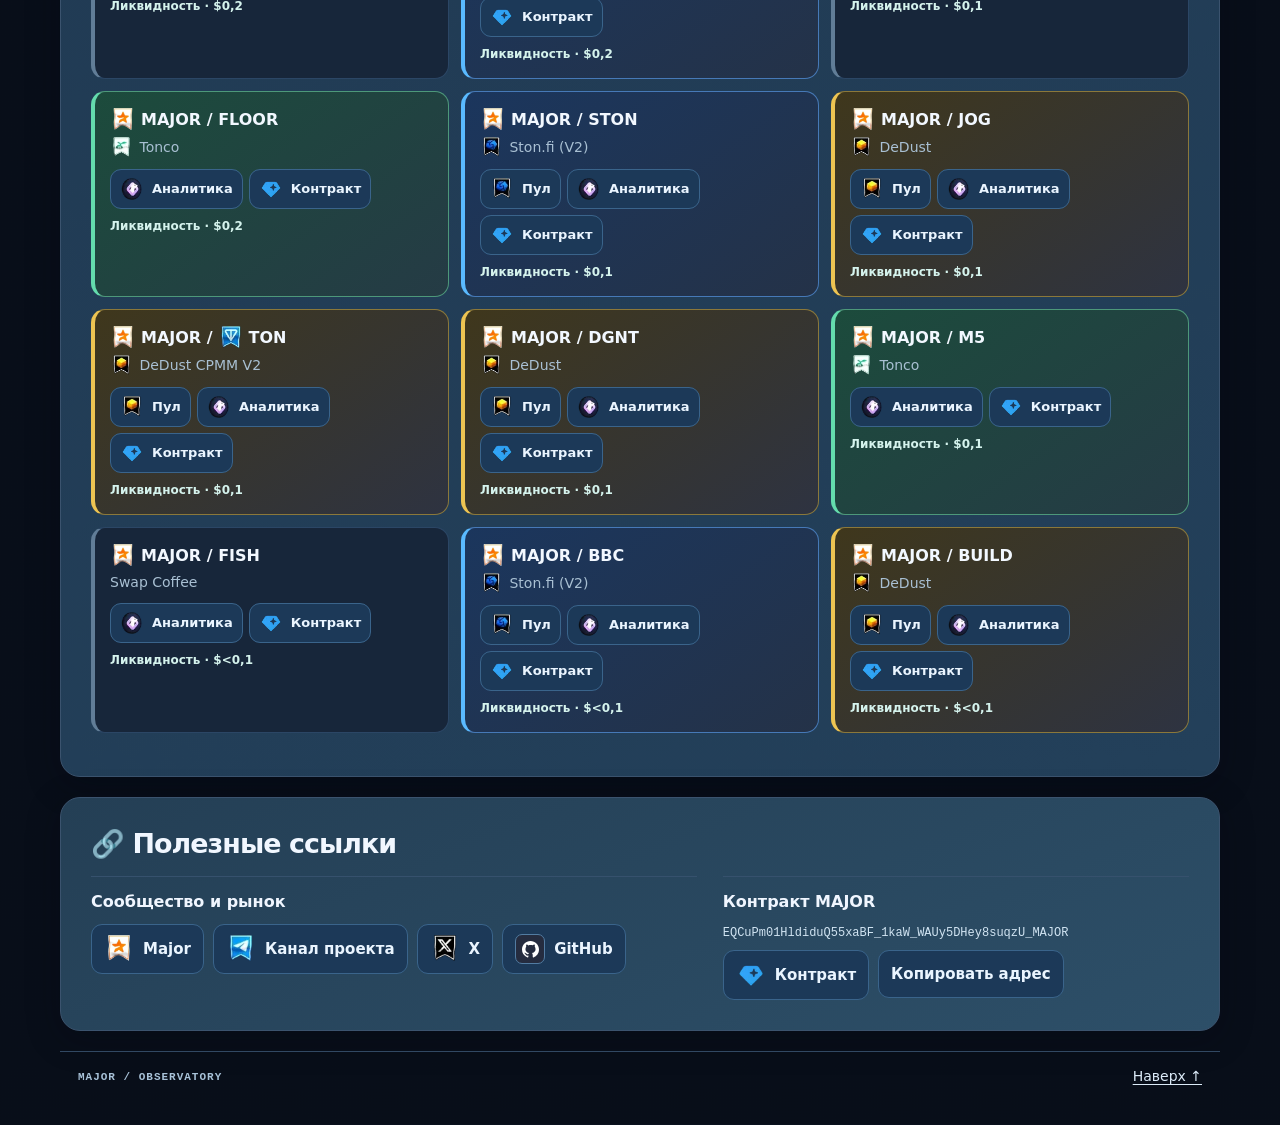
